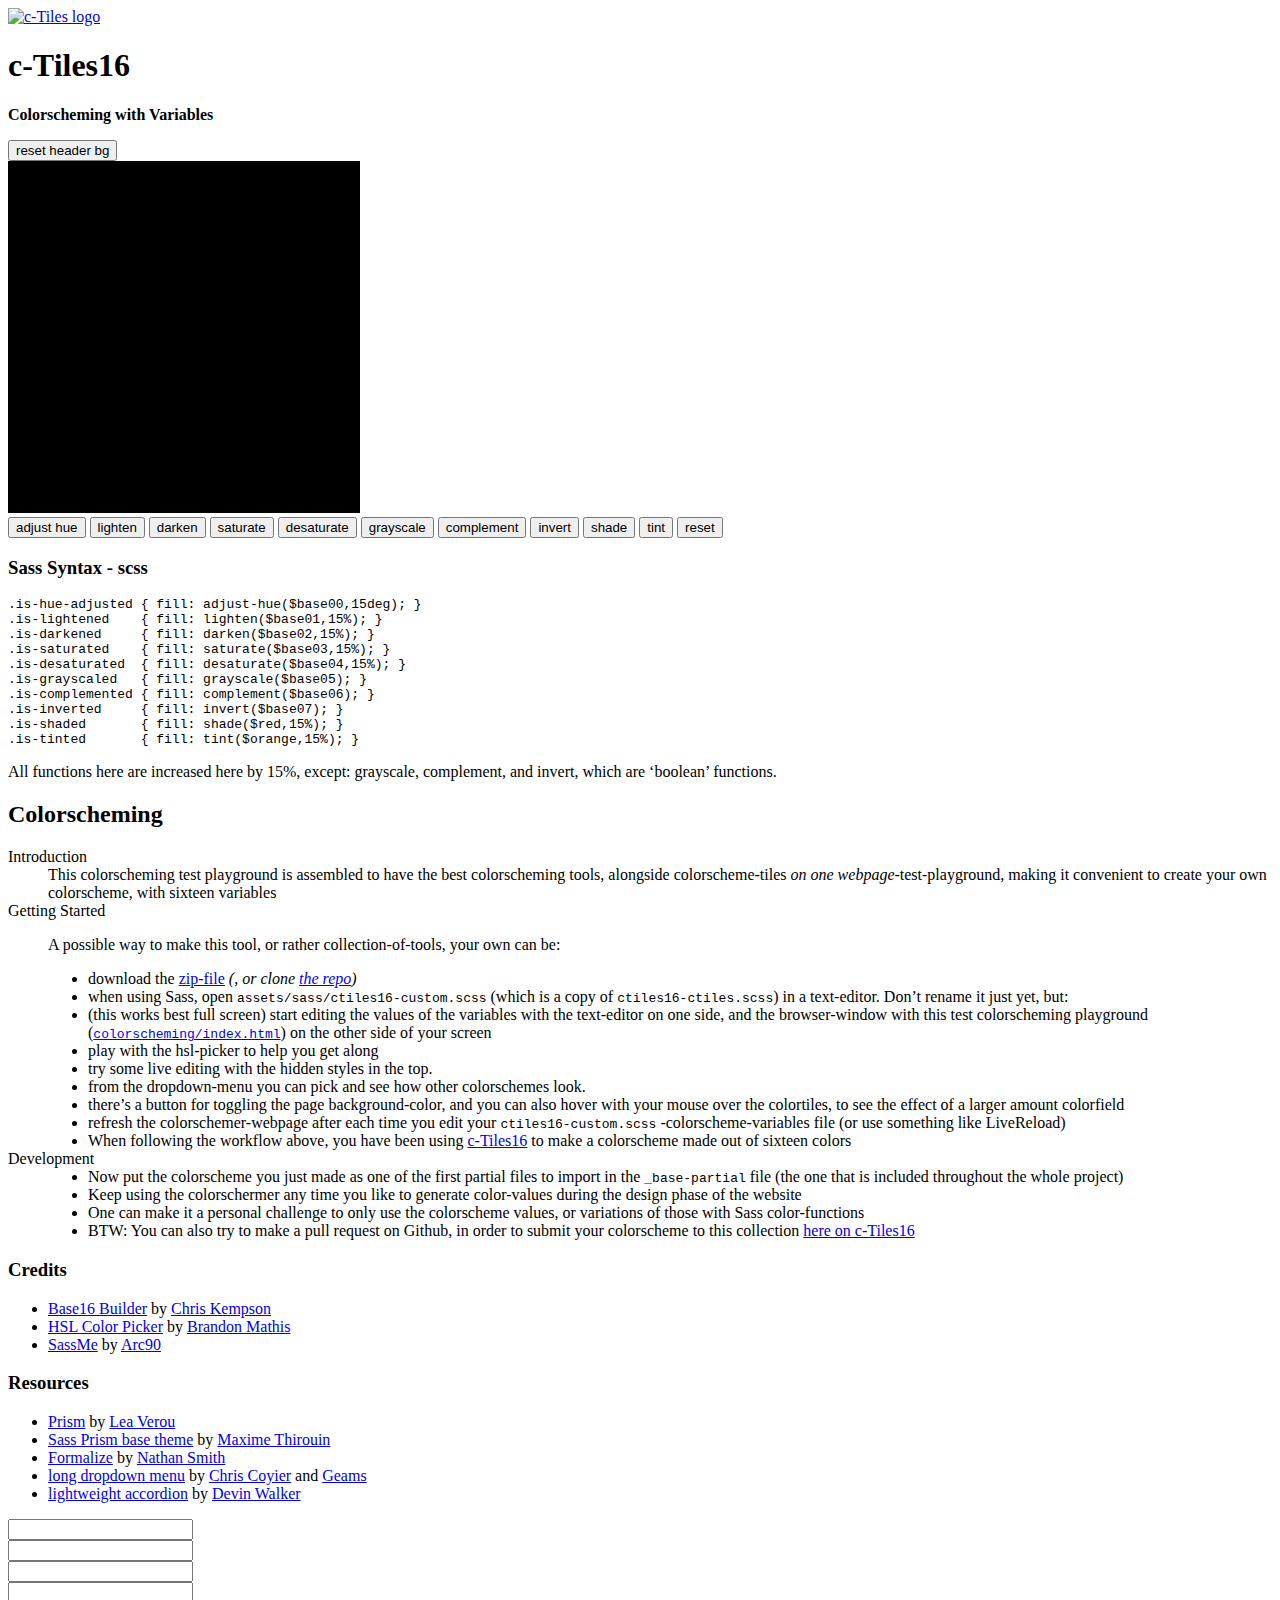
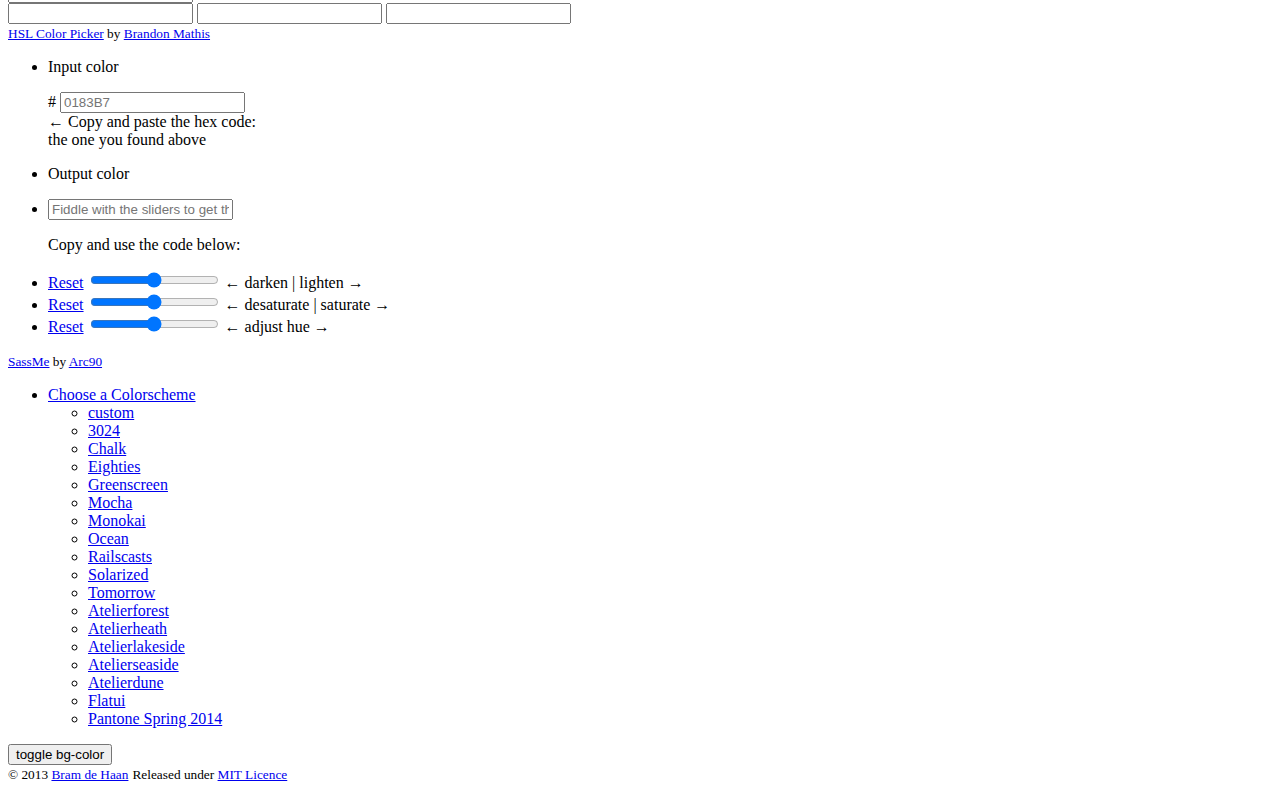
==== colorscheming/index.html @ 66c07862 "fix typos" ====
<!doctype html>
<html class="no-js" lang="en">
<head>
<meta charset="utf-8">
<title>c-Tiles16 - Colorscheming with Variables</title>
<link rel="stylesheet" href="../assets/css/ctiles16-custom.css" id="stylesheet" />
<!-- <link rel="stylesheet" href="../assets/css/ctiles16-pantone2014spring.css" id="stylesheet" /> -->
<style contenteditable>.fill-base00 {fill:} .fill-base01 {fill:} .fill-base02 {fill:} .fill-base03 {fill:}
.fill-base04 {fill:} .fill-base05 {fill:} .fill-base06 {fill:} .fill-base07 {fill:}
.fill-base16-yellow {fill:} .fill-base16-orange {fill:} .fill-base16-red {fill:} .fill-base16-magenta {fill:}
.fill-base16-violet {fill:} .fill-base16-blue {fill:} .fill-base16-cyan {fill:} .fill-base16-green {fill:}</style>
<link id="favicon" rel="shortcut icon" type="image/x-icon" href="../assets/img/ui/favicon.ico" />
<link rel="apple-touch-icon" href="../assets/img/ui/apple-touch-icon-iphone.png" />
<link rel="apple-touch-icon" sizes="72x72" href="../assets/img/ui/apple-touch-icon-ipad.png" />
<link rel="apple-touch-icon" sizes="114x114" href="../assets/img/ui/apple-touch-icon-iphone4.png" />
<link rel="apple-touch-icon" sizes="144x144" href="../assets/img/ui/apple-touch-icon-ipad3.png" />

<meta name="robots" content="index, follow">
<meta name="description" content="Colection of colorscheming tools, purposely and conveniently together in one webpage"/>
<link rel="author" href="https://plus.google.com/111567145811003203990/posts">
<script src="../assets/js/libs/modernizr.custom.min.js"></script>
</head>

<body class="app">

<header class="header">
  <div class="centered">
    <a href="http://github.com/atelierbram/c-tiles16">
      <div id="svgLogo" class="colorscheme-tiles"><img src="../assets/img/svg/logo_96x96.svg" alt="c-Tiles logo"> 
    </div></a><!-- /.colorscheme-tiles #svgLogo -->

    <h1 id="appTitle" class="foreground-color">c-Tiles16</h1>
    <p class="tagline"><b>Colorscheming with Variables</b></p><!-- </a> -->    <button id="headerReset" class="btn btn--reset btn--ctiles btn--top-action">reset header bg</button>

  </div>
</header>

<div id="wrapper" class="centered wrapper">

  <section class="content">

    <div class="colorscheme">
      <div id="svg-container" class="colorscheme-tiles">
        <svg version="1.1" xmlns="http://www.w3.org/2000/svg" xmlns:xlink="http://www.w3.org/1999/xlink" x="0px" y="0px" width="352px" height="352px" viewBox="0 0 352 352" enable-background="new 0 0 352 352" xml:space="preserve" id="svgPic">
          <g>
          <rect                 class="fill-base00"         width="88" height="88"/>
          <rect x="88"          class="fill-base01"         width="88" height="88"/>
          <rect x="176"         class="fill-base02"         width="88" height="88"/>
          <rect x="264"         class="fill-base03"         width="88" height="88"/>
          <rect y="88"          class="fill-base04"         width="88" height="88"/>
          <rect x="88"  y="88"  class="fill-base05"         width="88" height="88"/>
          <rect x="176" y="88"  class="fill-base06"         width="88" height="88"/>
          <rect x="264" y="88"  class="fill-base07"         width="88" height="88"/>
          <rect x="176" y="176" class="fill-base16-red"     width="88" height="88"/>
          <rect x="88"  y="176" class="fill-base16-orange"  width="88" height="88"/>
          <rect y="176"         class="fill-base16-yellow"  width="88" height="88"/>
          <rect x="264" y="264" class="fill-base16-green"   width="88" height="88"/>
          <rect x="176" y="264" class="fill-base16-cyan"    width="88" height="88"/>
          <rect x="88"  y="264" class="fill-base16-blue"    width="88" height="88"/>
          <rect y="264"         class="fill-base16-violet"  width="88" height="88"/>
          <rect x="264" y="176" class="fill-base16-magenta" width="88" height="88"/>
          </g>
        </svg>
      </div><!-- /.colorscheme-tiles #svg-container -->

      <div class="color-functions">
        <button id="btnAdjustHue" class="btn btnAdjustHue">adjust hue</button>
        <button id="btnLighten" class="btn">lighten</button>
        <button id="btnDarken" class="btn">darken</button>
        <button id="btnSaturate" class="btn">saturate</button>
        <button id="btnDesaturate" class="btn">desaturate</button>
        <button id="btnGrayscale" class="btn">grayscale</button>
        <button id="btnComplement" class="btn">complement</button>
        <button id="btnInvert" class="btn">invert</button>
        <button id="btnShade" class="btn">shade</button>
        <button id="btnTint" class="btn">tint</button>
        <button id="btnReset" class="btn btn--base16-cyan full-width">reset</button>
      </div><!-- /.colorfunctions -->
    </div><!-- /.colorscheme -->

    <article class="app--info">
      <div id="code-container" class="code-container">
        <h3>Sass Syntax - scss</h3>
        <pre class="language-scss"><code class="language-scss"><span class="token selector">.is-hue-adjusted </span><span class="token punctuation">{</span> <span class="token property">fill</span><span class="token punctuation">:</span> adjust-hue(<span class="token variable">$base00</span>,15deg)<span class="token punctuation">;</span> <span class="token punctuation">}</span><span class="token selector">
.is-lightened    </span><span class="token punctuation">{</span> <span class="token property">fill</span><span class="token punctuation">:</span> lighten(<span class="token variable">$base01</span>,15%)<span class="token punctuation">;</span> <span class="token punctuation">}</span><span class="token selector">
.is-darkened     </span><span class="token punctuation">{</span> <span class="token property">fill</span><span class="token punctuation">:</span> darken(<span class="token variable">$base02</span>,15%)<span class="token punctuation">;</span> <span class="token punctuation">}</span><span class="token selector">
.is-saturated    </span><span class="token punctuation">{</span> <span class="token property">fill</span><span class="token punctuation">:</span> saturate(<span class="token variable">$base03</span>,15%)<span class="token punctuation">;</span> <span class="token punctuation">}</span><span class="token selector">
.is-desaturated  </span><span class="token punctuation">{</span> <span class="token property">fill</span><span class="token punctuation">:</span> desaturate(<span class="token variable">$base04</span>,15%)<span class="token punctuation">;</span> <span class="token punctuation">}</span><span class="token selector">
.is-grayscaled   </span><span class="token punctuation">{</span> <span class="token property">fill</span><span class="token punctuation">:</span> grayscale(<span class="token variable">$base05</span>)<span class="token punctuation">;</span> <span class="token punctuation">}</span><span class="token selector">
.is-complemented </span><span class="token punctuation">{</span> <span class="token property">fill</span><span class="token punctuation">:</span> complement(<span class="token variable">$base06</span>)<span class="token punctuation">;</span> <span class="token punctuation">}</span><span class="token selector">
.is-inverted     </span><span class="token punctuation">{</span> <span class="token property">fill</span><span class="token punctuation">:</span> invert(<span class="token variable">$base07</span>)<span class="token punctuation">;</span> <span class="token punctuation">}</span><span class="token selector">
.is-shaded       </span><span class="token punctuation">{</span> <span class="token property">fill</span><span class="token punctuation">:</span> shade(<span class="token variable">$red</span>,15%)<span class="token punctuation">;</span> <span class="token punctuation">}</span><span class="token selector">
.is-tinted       </span><span class="token punctuation">{</span> <span class="token property">fill</span><span class="token punctuation">:</span> tint(<span class="token variable">$orange</span>,15%)<span class="token punctuation">;</span> <span class="token punctuation">}</span></code></pre>
        <p class="note">All functions here are increased here by 15%, except: grayscale, complement, and invert, which are &#8216;boolean&#8217; functions.</p>
      </div><!-- /.code-container -->


      <section class="info">
        <h2>Colorscheming</h2>
        <dl id="accordion" class="accordion">

          <dt class="accordion-header">Introduction</dt>
          <dd>This colorscheming test playground is assembled to have the best colorscheming tools, alongside colorscheme-tiles <em>on one webpage</em>-test-playground, making it convenient to create your own colorscheme, with sixteen variables</dd>

          <dt class="accordion-header">Getting Started</dt>
          <dd>

          <p>A possible way to make this tool, or rather collection-of-tools, your own can be:</p>
          <ul>

            <li>download the <a href="https://github.com/atelierbram/c-tiles16/archive/master.zip">zip-file</a><i> (, or clone <a href="https://github.com/atelierbram/c-tiles16">the repo</a>)</i></li>

            <li>when using Sass, open <code>assets/sass/ctiles16-custom.scss</code> (which is a copy of <code>ctiles16-ctiles.scss</code>) in a text-editor. Don’t rename it just yet, but:</li>

            <li>(this works best full screen) start editing the values of the variables with the text-editor on one side, and the browser-window with this test colorscheming playground (<code><a href="http://atelierbram.github.io/c-tiles16/colorscheming">colorscheming/index.html</a></code>) on the other side of your screen</li>
            <li>play with the hsl-picker to help you get along</li>
            <li>try some live editing with the hidden styles in the top.</li>
            <li>from the dropdown-menu you can pick and see how other colorschemes look.</li>

            <li>there’s a button for toggling the page background-color, and you can also hover with your mouse over the colortiles, to see the effect of a larger amount colorfield</li>

            <li>refresh the colorschemer-webpage after each time you edit your <code>ctiles16-custom.scss</code> -colorscheme-variables file (or use something like LiveReload)</li>

            <li>When following the workflow above, you have been using <a href="http://atelierbram.github.io/c-tiles16">c-Tiles16</a> to make a colorscheme made out of sixteen colors</li>
          </ul>
          </dd>
          <dt class="accordion-header">Development</dt>
          <dd>
          <ul>

            <li>Now put the colorscheme you just made as one of the first partial files to import in the <code>_base-partial</code> file (the one that is included throughout the whole project)</li>
            <li>Keep using the colorschermer any time you like to generate color-values during the design phase of the website</li>

            <li>One can make it a personal challenge to only use the colorscheme values, or variations of those with Sass color-functions</li>

            <li>BTW: You can also try to make a pull request on Github, in order to submit your colorscheme to this collection <a href="https://github.com/atelierbram/c-tiles16">here on c-Tiles16</a></li>
          </ul>
          </dd>
        </dl><!-- /.accordion -->
      </section><!-- /.info -->

    </article>

    <footer class="subfooter">

      <div class="credits grid-item">
        <h3>Credits</h3>
        <ul>
          <li><a href="https://github.com/chriskempson/base16-builder">Base16 Builder</a> by <a href="http://chriskempson.com/">Chris Kempson</a></li>
          <li><a href="http://hslpicker.com/">HSL Color Picker</a> by <a href="http://brandonmathis.com">Brandon Mathis </a></li>
          <li><a href="http://sassme.arc90.com/">SassMe</a> by <a href="http://arc90.com">Arc90</a></li>
        </ul>
      </div>

      <div class="resources grid-item">
        <h3>Resources</h3>
        <ul>
          <li><a href="http://prismjs.com/">Prism</a> by <a href="http://lea.verou.me">Lea Verou</a></li>
          <li><a href="https://github.com/MoOx/sass-prism-theme-base">Sass Prism base theme</a> by <a href="http://moox.io/">Maxime Thirouin</a></li>
          <li><a href="http://formalize.me/">Formalize</a>  by <a href="http://sonspring.com/">Nathan Smith</a></li>
          <li><a href="http://codepen.io/larrygeams/pen/feoDc">long dropdown menu</a> by <a href="http://css-tricks.com/long-dropdowns-solution/">Chris Coyier</a> and <a href="http://larrygeams.comze.com/">Geams</a></li>
          <li><a href="http://wordimpress.com/super-lightweight-jquery-website-accordions-without-a-plugin/">lightweight accordion</a> by <a href="http://wordimpress.com/author/wordimpressadmin/">Devin Walker</a></li>
        </ul>
      </div>
    </footer><!-- /.subfooter -->

  </section><!-- /.content -->

  <aside class="sidebar">
    <section id="hslpicker" class="hslpicker">
      <!-- <a href="http://hslpicker.com/">HSL Color Picker</a> by <a href="http://brandonmathis.com">Brandon Mathis </a> -->
      <div class="frame">
        <div id='tiles' class='color-tiles'>
          <div class='foreground tile selected' data-name='foreground' title='Adjust foreground tile'>
            <div class='foreground-color tile'></div>
          </div>
          <div class='background tile' data-name='background' title='Adjust background tile'>
            <div class='background-color tile'></div>
          </div>
          <div class='bgs'>
            <div class='bg none' title='Transparent' data-color='[360,100,100,0]'></div>
            <div class='bg light' title='White' data-color='[360,100,100,1]'></div>
            <div class='bg dark' title='Black' data-color='[0,0,0,1]'></div>
            <div class='bg random' title='Random' data-color='random'></div>
          </div>
          <div class='expose' title='show/hide background tile'></div>
        </div>
        <div id='picker' class='sliders'>
          <div class="slider"><div id='h-slider'><div class='handle'></div></div></div> <input id='h' class="hslpicker-input">
          <div class="slider"><div id='s-slider'><div class='handle'></div></div></div> <input id='s' class="hslpicker-input">
          <div class="slider"><div id='l-slider'><div class='handle'></div></div></div> <input id='l' class="hslpicker-input">
          <div class="slider"><div id='a-slider'><div class='handle'></div></div></div> <input id='a' class="hslpicker-input">
        </div>
      </div>
      <div class='color-inputs'>
        <input id="hex" spellcheck="false" type="text" class="hslpicker-input">
        <input id="rgba" spellcheck="false" type="text" class="hslpicker-input">
        <input id="hsla" spellcheck="false" type="text" class="hslpicker-input">
      </div>

      <footer class="section-footer"><small><a href="http://hslpicker.com/">HSL Color Picker</a> by <a href="http://brandonmathis.com">Brandon Mathis </a></small></footer>
    </section><!-- /.hslpicker -->

    <section id="arc90-container" class="arc90-wrapper">
      <!-- <a href="http://sassme.arc90.com/">SassMe</a> by <a href="http://arc90.com">Arc90</a> -->
      <form action="http://localhost/~bram/playground/color/c-tiles16/colorscheming/index.html" method="get" accept-charset="utf-8" class="inactive" id="arc90-form">
        <ul id="arc90-content" class="arc90-content clearfix">

          <li id="arc90-swatch1" class="arc90-listItem arc90-swatch1 arc90-swatchContainer">
          <p class="arc90-swatchLabel">Input color</p>
          <div class="arc90-swatch">
            <div id="arc90-colorInput"  class="arc90-colorInput">
              <label for="arc90-color">#</label>
              <input type="text" name="arc90-color" id="arc90-color" class="arc90-color arc90-input" maxlength="6" placeholder="0183B7" />
              <div id="initialHelp" class="initialHelp">
                &larr; Copy and paste the hex code: <br class="clear"/>the one you found above
              </div>
            </div>

            <div class="arc90-swatchPointer"></div>
          </div>
          </li>

          <li id="arc90-swatch2" class="arc90-listItem arc90-swatch2 arc90-swatchContainer">
          <p class="arc90-swatchLabel">Output color</p>
          <div class="arc90-swatch"><span id="arc90-colorOutput" class="arc90-colorOutput"></span></div>
          </li>

          <li class="arc90-listItem">
          <div id="arc90-codeOutput" class="arc90-codeOutput">
            <input type="text" id="arc90-code"  class="arc90-input" tabindex="-1" readonly="readonly" placeholder="Fiddle with the sliders to get the SASS" />
          </div>
          <div class="arc90-codeHelp">
            <p>Copy and use the code below:</p>
          </div>
          </li>

          <li class="arc90-listItem slider">
          <a href="#" class="arc90-reset">Reset</a>
          <input type="range" min="0" max="100" id="slider_l" class="arc90-input" />
          <label for="slider_l">&larr; darken | lighten &rarr;</label>
          </li>
          <li class="arc90-listItem slider">
          <a href="#" class="arc90-reset">Reset</a>
          <input type="range" min="0" max="100" id="slider_s" class="arc90-input"/>
          <label for="slider_s">&larr; desaturate | saturate &rarr;</label>
          </li>
          <li class="arc90-listItem slider">
          <a href="#" class="arc90-reset">Reset</a>
          <input type="range" min="0" max="360" id="slider_h" class="arc90-input" />
          <label for="slider_h">&larr; adjust hue &rarr;</label>
          </li>
        </ul>
      </form>
      <footer class="section-footer"><small><a href="http://sassme.arc90.com/">SassMe</a> by <a href="http://arc90.com">Arc90</a></small></footer>
    </section><!-- /.arc90-wrapper --> 
  </aside>


  <div class="styleswitcher">
    <ul class="dropdown">
      <li class="drop"><a href="#">Choose a Colorscheme</a>
      <ul class="sub_menu">
        <li><a class="styleswitch switchto-ctiles16-custom" href="?ctiles16-custom.css" title="ctiles16-custom">custom</a></li>
        <!-- <li><a class="styleswitch switchto-ctiles16-ctiles" href="?ctiles16-ctiles.css" title="ctiles16-ctiles">ctiles</a></li> -->
        <li><a class="styleswitch switchto-ctiles16-3024" href="?ctiles16-3024.css" title="ctiles16-3024">3024</a></li>
        <li><a class="styleswitch switchto-ctiles16-chalk" href="?ctiles16-chalk.css" title="ctiles16-chalk">Chalk</a></li>
        <li><a class="styleswitch switchto-ctiles16-eighties" href="?ctiles16-eighties.css" title="ctiles16-eighties">Eighties</a></li>
        <li><a class="styleswitch switchto-ctiles16-greenscreen" href="?ctiles16-greenscreen.css" title="ctiles16-greenscreen">Greenscreen</a></li>
        <li><a class="styleswitch switchto-ctiles16-mocha" href="?ctiles16-mocha.css" title="ctiles16-mocha">Mocha</a></li>
        <li><a class="styleswitch switchto-ctiles16-monokai" href="?ctiles16-monokai.css" title="ctiles16-monokai">Monokai</a></li>
        <li><a class="styleswitch switchto-ctiles16-ocean" href="?ctiles16-ocean.css" title="ctiles16-ocean">Ocean</a></li>
        <li><a class="styleswitch switchto-ctiles16-railscasts" href="?ctiles16-railscasts.css" title="ctiles16-railscasts">Railscasts</a></li>
        <!-- <li><a class="styleswitch switchto-ctiles16-shapeshifter" href="?ctiles16-shapeshifter.css" title="ctiles16-shapeshifter">Shapeshifter</a></li> -->
        <li><a class="styleswitch switchto-ctiles16-solarized" href="?ctiles16-solarized.css" title="ctiles16-solarized">Solarized</a></li>
        <li><a class="styleswitch switchto-ctiles16-tomorrow" href="?ctiles16-tomorrow.css" title="ctiles16-tomorrow">Tomorrow</a></li>
        <li><a class="styleswitch switchto-ctiles16-atelierforest" href="?ctiles16-atelierforest" title="ctiles16-atelierforest">Atelierforest</a></li>
        <li><a class="styleswitch switchto-ctiles16-atelierheath" href="?ctiles16-atelierheath" title="ctiles16-atelierheath">Atelierheath</a></li>
        <li><a class="styleswitch switchto-ctiles16-atelierlakeside" href="?ctiles16-atelierlakeside" title="ctiles16-atelierlakeside">Atelierlakeside</a></li>
        <li><a class="styleswitch switchto-ctiles16-atelierseaside is-selected" href="?ctiles16-atelierseaside" title="ctiles16-atelierseaside">Atelierseaside</a></li>
        <li><a class="styleswitch switchto-ctiles16-atelierdune" href="?ctiles16-atelierdune" title="ctiles16-atelierdune">Atelierdune</a></li>
        <li><a class="styleswitch switchto-ctiles16-flatui" href="?ctiles16-flatui" title="flat ui">Flatui</a></li>
        <li><a class="styleswitch switchto-ctiles16-pantone2014spring" href="?ctiles16-pantone2014spring" title="pantone 2014 spring">Pantone Spring 2014</a></li>
      </ul>
      </li>
    </ul>
  </div><!-- /.styleswitcher> -->
  <button id="bgToggle" class="btn btn--bg-toggle">toggle bg-color</button>

</div><!-- /.centered #wrapper-->

<footer class="footer">
  <div class="copyright">
    <small>&copy; 2013 <a href="http://atelierbramdehaan.nl/">Bram de Haan</a></small>
    <small>Released under <a href="http://atelierbram.mit-license.org">MIT Licence</a></small>
  </div>
</footer>

<script src="//ajax.googleapis.com/ajax/libs/jquery/1.10.2/jquery.min.js"></script>
<script>window.jQuery || document.write('<script src="../assets/js/libs/jquery-1.10.2.min.js"><\/script>')</script>

<!-- <script src="../assets/js/dropdown-menu.js"></script> -->
<!-- <script src="../assets/js/styleswitcher.js"></script> -->
<!-- <script src="../assets/js/color-functions.js"></script> -->
<!-- <script src="../assets/js/hsl-picker-max.js"></script> -->
<!-- <script src="../assets/js/arc90-Color.js"></script> -->
<!-- <script src="../assets/js/arc90-Transforms.js"></script> -->
<!-- <script src="../assets/js/arc90.js"></script> -->
<script src="../assets/js/ctiles.min.js"></script>

<!--initiate hslpicker-->
<script>
$(document).ready(function(){
    site = require('site')()
    });
</script>
</body>

</html>
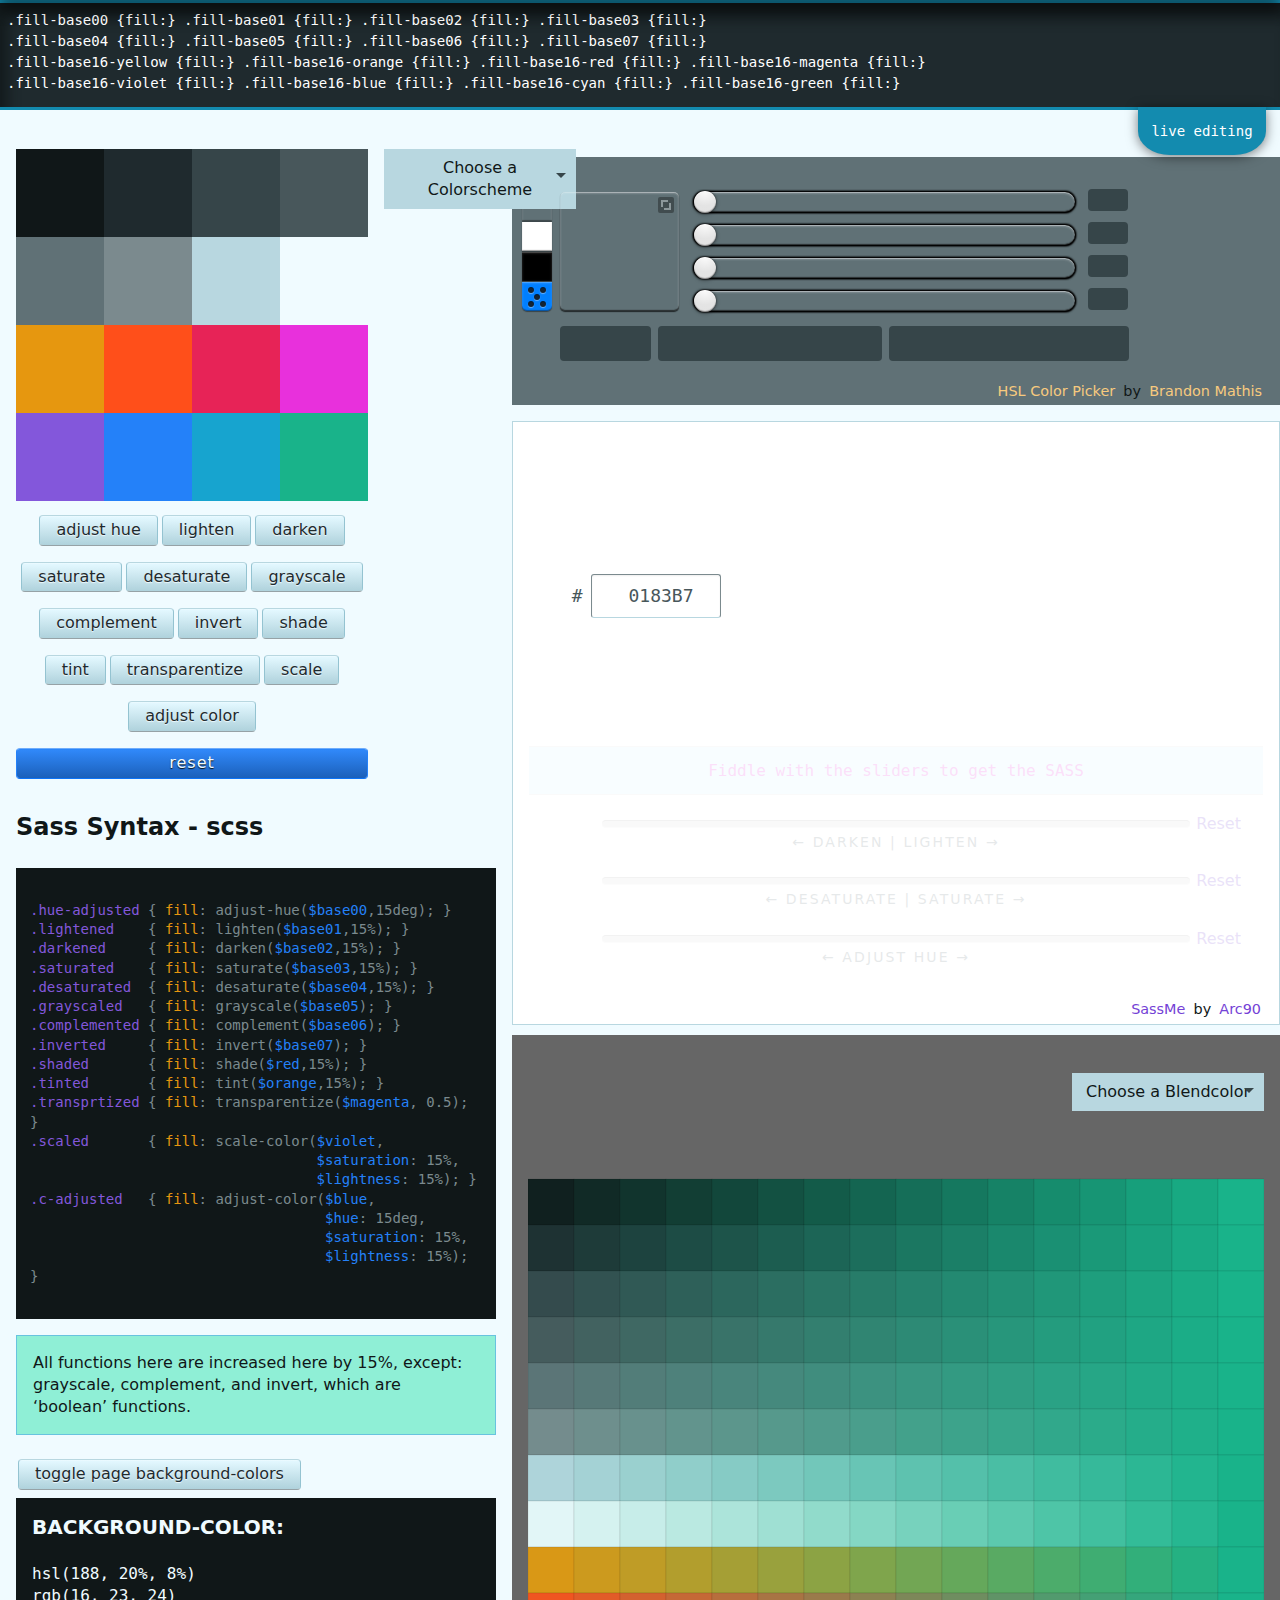
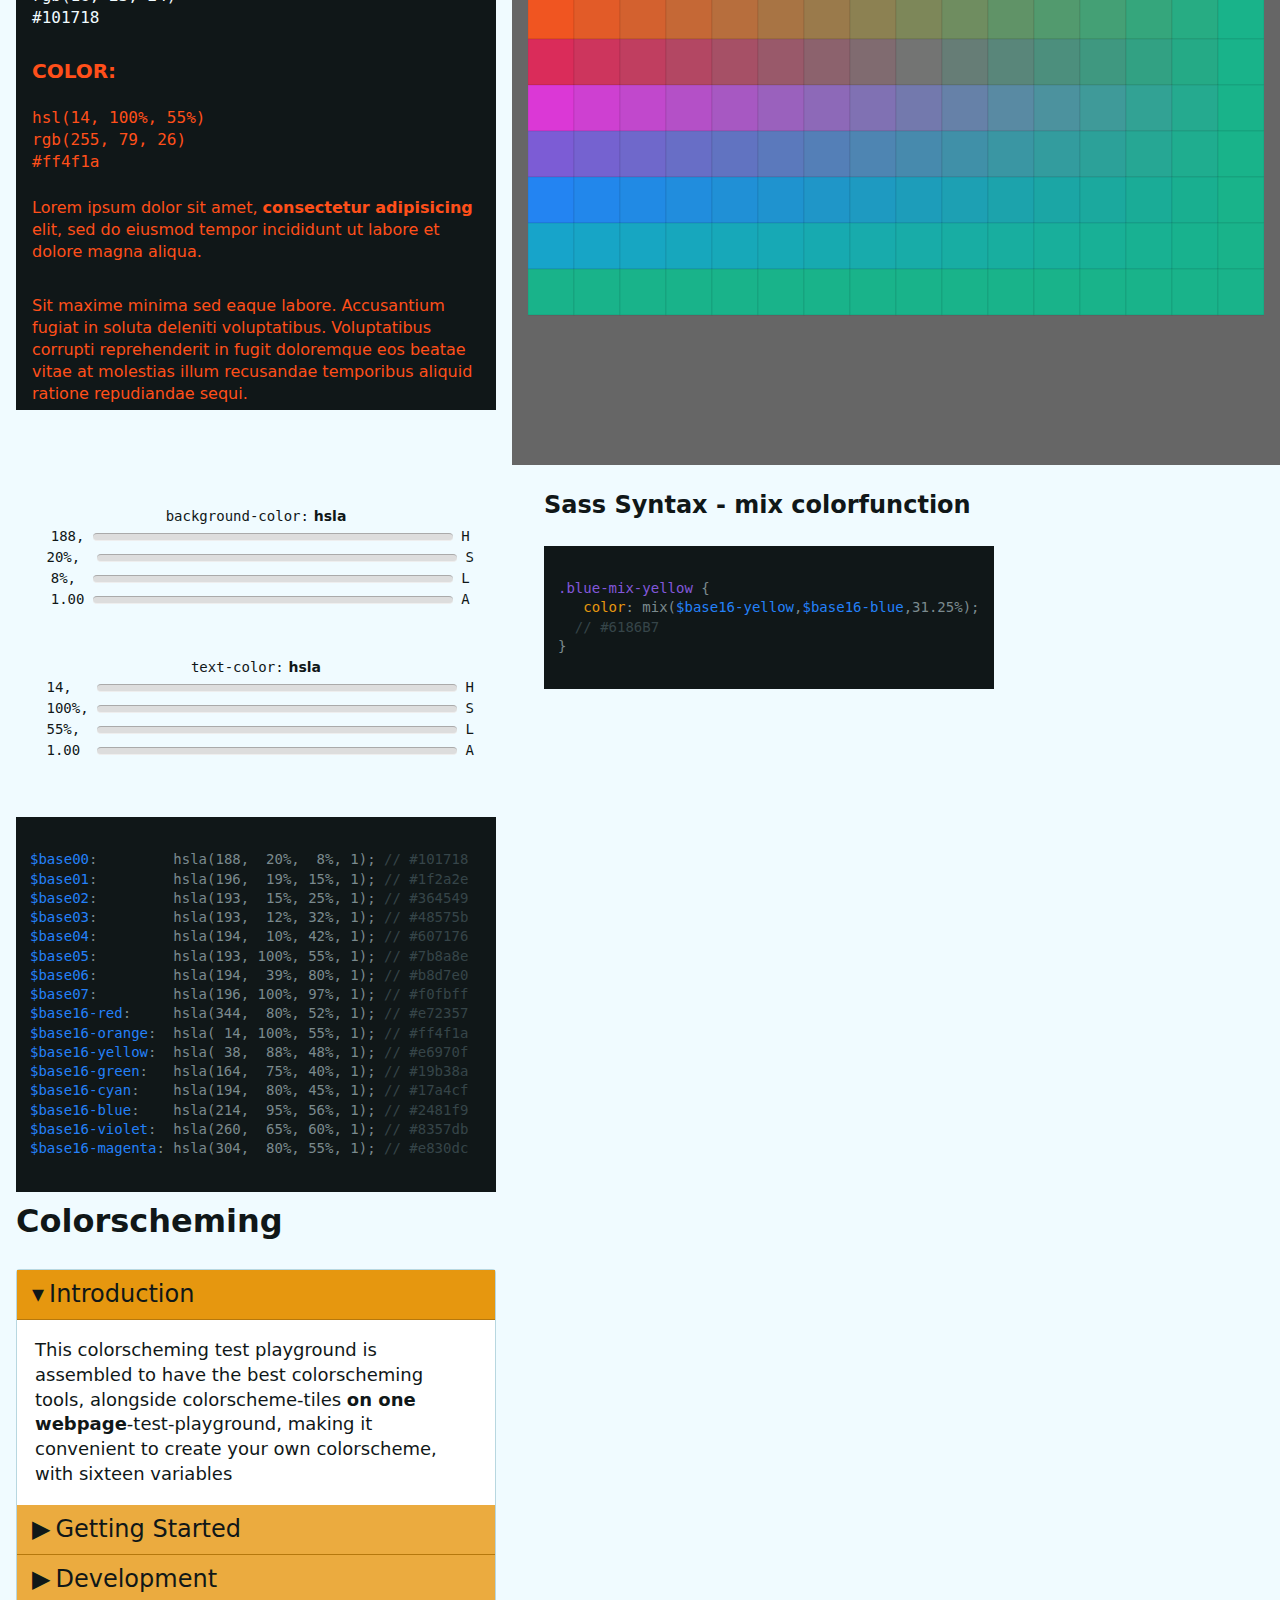
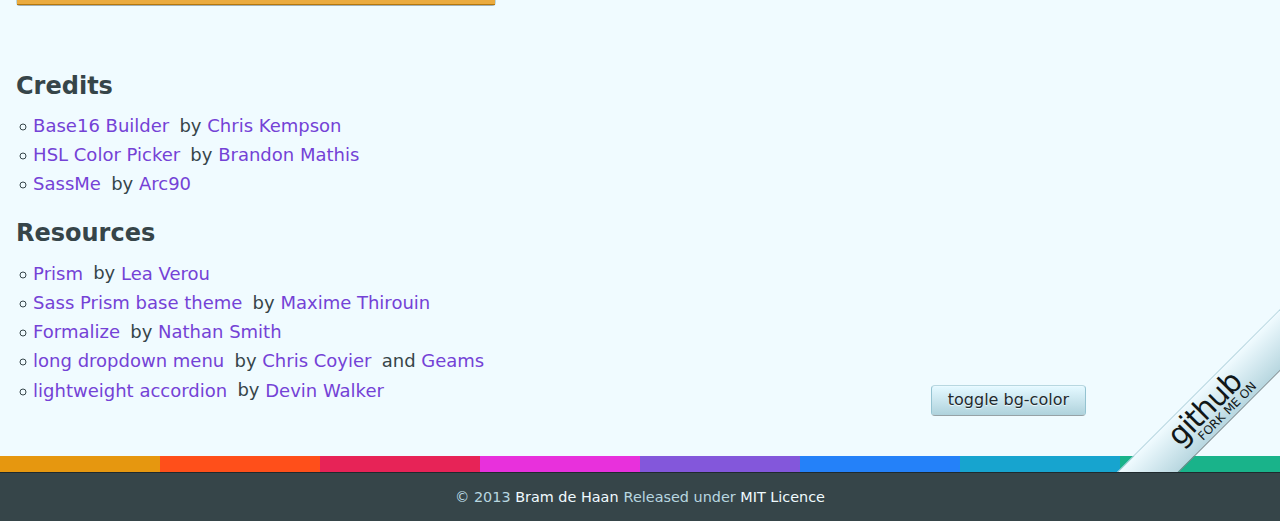
==== commit 63b46c01: "added text-color test" ====
--- a/colorscheming/index.html
+++ b/colorscheming/index.html
@@ -1,5 +1,5 @@
 <!doctype html>
-<html class="no-js" lang="en">
+<html class="no-js app" lang="en">
 <head>
 <meta charset="utf-8">
 <title>c-Tiles16 - Colorscheming with Variables</title>
@@ -15,22 +15,24 @@
 <link rel="apple-touch-icon" sizes="114x114" href="../assets/img/ui/apple-touch-icon-iphone4.png" />
 <link rel="apple-touch-icon" sizes="144x144" href="../assets/img/ui/apple-touch-icon-ipad3.png" />
 
+<meta name="viewport" content="width=device-width, initial-scale=1.0">
 <meta name="robots" content="index, follow">
 <meta name="description" content="Colection of colorscheming tools, purposely and conveniently together in one webpage"/>
 <link rel="author" href="https://plus.google.com/111567145811003203990/posts">
 <script src="../assets/js/libs/modernizr.custom.min.js"></script>
 </head>
 
-<body class="app">
+<body>
 
 <header class="header">
   <div class="centered">
-    <a href="http://github.com/atelierbram/c-tiles16">
-      <div id="svgLogo" class="colorscheme-tiles"><img src="../assets/img/svg/logo_96x96.svg" alt="c-Tiles logo"> 
-    </div></a><!-- /.colorscheme-tiles #svgLogo -->
+    <a href="http://github.com/atelierbram/c-tiles16" id="svgLogo" class="logo">
+      <img src="../assets/img/svg/logo_96x96.svg" alt="logo c-Tiles16, Colorscheming with Variables">
+    </a><!-- /.logo #svgLogo -->
 
     <h1 id="appTitle" class="foreground-color">c-Tiles16</h1>
-    <p class="tagline"><b>Colorscheming with Variables</b></p><!-- </a> -->    <button id="headerReset" class="btn btn--reset btn--ctiles btn--top-action">reset header bg</button>
+    <p class="tagline"><b>Colorscheming with Variables</b></p>
+    <button id="headerReset" class="btn btn--reset btn--ctiles btn--top-action">reset header bg</button>
 
   </div>
 </header>
@@ -63,257 +65,632 @@
         </svg>
       </div><!-- /.colorscheme-tiles #svg-container -->
 
-      <div class="color-functions">
-        <button id="btnAdjustHue" class="btn btnAdjustHue">adjust hue</button>
-        <button id="btnLighten" class="btn">lighten</button>
-        <button id="btnDarken" class="btn">darken</button>
-        <button id="btnSaturate" class="btn">saturate</button>
-        <button id="btnDesaturate" class="btn">desaturate</button>
-        <button id="btnGrayscale" class="btn">grayscale</button>
-        <button id="btnComplement" class="btn">complement</button>
-        <button id="btnInvert" class="btn">invert</button>
-        <button id="btnShade" class="btn">shade</button>
-        <button id="btnTint" class="btn">tint</button>
-        <button id="btnReset" class="btn btn--base16-cyan full-width">reset</button>
-      </div><!-- /.colorfunctions -->
-    </div><!-- /.colorscheme -->
-
-    <article class="app--info">
-      <div id="code-container" class="code-container">
-        <h3>Sass Syntax - scss</h3>
-        <pre class="language-scss"><code class="language-scss"><span class="token selector">.is-hue-adjusted </span><span class="token punctuation">{</span> <span class="token property">fill</span><span class="token punctuation">:</span> adjust-hue(<span class="token variable">$base00</span>,15deg)<span class="token punctuation">;</span> <span class="token punctuation">}</span><span class="token selector">
-.is-lightened    </span><span class="token punctuation">{</span> <span class="token property">fill</span><span class="token punctuation">:</span> lighten(<span class="token variable">$base01</span>,15%)<span class="token punctuation">;</span> <span class="token punctuation">}</span><span class="token selector">
-.is-darkened     </span><span class="token punctuation">{</span> <span class="token property">fill</span><span class="token punctuation">:</span> darken(<span class="token variable">$base02</span>,15%)<span class="token punctuation">;</span> <span class="token punctuation">}</span><span class="token selector">
-.is-saturated    </span><span class="token punctuation">{</span> <span class="token property">fill</span><span class="token punctuation">:</span> saturate(<span class="token variable">$base03</span>,15%)<span class="token punctuation">;</span> <span class="token punctuation">}</span><span class="token selector">
-.is-desaturated  </span><span class="token punctuation">{</span> <span class="token property">fill</span><span class="token punctuation">:</span> desaturate(<span class="token variable">$base04</span>,15%)<span class="token punctuation">;</span> <span class="token punctuation">}</span><span class="token selector">
-.is-grayscaled   </span><span class="token punctuation">{</span> <span class="token property">fill</span><span class="token punctuation">:</span> grayscale(<span class="token variable">$base05</span>)<span class="token punctuation">;</span> <span class="token punctuation">}</span><span class="token selector">
-.is-complemented </span><span class="token punctuation">{</span> <span class="token property">fill</span><span class="token punctuation">:</span> complement(<span class="token variable">$base06</span>)<span class="token punctuation">;</span> <span class="token punctuation">}</span><span class="token selector">
-.is-inverted     </span><span class="token punctuation">{</span> <span class="token property">fill</span><span class="token punctuation">:</span> invert(<span class="token variable">$base07</span>)<span class="token punctuation">;</span> <span class="token punctuation">}</span><span class="token selector">
-.is-shaded       </span><span class="token punctuation">{</span> <span class="token property">fill</span><span class="token punctuation">:</span> shade(<span class="token variable">$red</span>,15%)<span class="token punctuation">;</span> <span class="token punctuation">}</span><span class="token selector">
-.is-tinted       </span><span class="token punctuation">{</span> <span class="token property">fill</span><span class="token punctuation">:</span> tint(<span class="token variable">$orange</span>,15%)<span class="token punctuation">;</span> <span class="token punctuation">}</span></code></pre>
-        <p class="note">All functions here are increased here by 15%, except: grayscale, complement, and invert, which are &#8216;boolean&#8217; functions.</p>
-      </div><!-- /.code-container -->
-
-
-      <section class="info">
-        <h2>Colorscheming</h2>
-        <dl id="accordion" class="accordion">
-
-          <dt class="accordion-header">Introduction</dt>
-          <dd>This colorscheming test playground is assembled to have the best colorscheming tools, alongside colorscheme-tiles <em>on one webpage</em>-test-playground, making it convenient to create your own colorscheme, with sixteen variables</dd>
-
-          <dt class="accordion-header">Getting Started</dt>
-          <dd>
-
-          <p>A possible way to make this tool, or rather collection-of-tools, your own can be:</p>
+
+      <article class="app--info">
+        <div class="code-container">
+          <h3>Sass Syntax - scss</h3>
+          <pre class="language-scss"><code class="language-scss">
+.hue-adjusted { fill: adjust-hue($base00,15deg); }
+.lightened    { fill: lighten($base01,15%); }
+.darkened     { fill: darken($base02,15%); }
+.saturated    { fill: saturate($base03,15%); }
+.desaturated  { fill: desaturate($base04,15%); }
+.grayscaled   { fill: grayscale($base05); }
+.complemented { fill: complement($base06); }
+.inverted     { fill: invert($base07); }
+.shaded       { fill: shade($red,15%); }
+.tinted       { fill: tint($orange,15%); }
+.transprtized { fill: transparentize($magenta, 0.5); }
+.scaled       { fill: scale-color($violet,
+                                  $saturation: 15%,
+                                  $lightness: 15%); }
+.c-adjusted   { fill: adjust-color($blue,
+                                   $hue: 15deg,
+                                   $saturation: 15%,
+                                   $lightness: 15%); }
+      </code></pre>
+
+         <p class="note">All functions here are increased here by 15%, except: grayscale, complement, and invert, which are &#8216;boolean&#8217; functions.</p>
+        </div><!-- /.code-container -->
+
+        <section id="testTextcolor" class="test-textcolor">
+
+          <!-- <button id="bgToggle" class="btn">toggle background-color</button> -->
+
+          <div id="hsl-example" class="output class1">
+
+          </div>
+          <div id="hsl-example-text" class="output--text">
+
+          </div>
+
+          <div class="color-sliders">
+            <div id="bgSliders" class="slider-wrapper">
+              <pre contenteditable class="color-converter">background-color:<b>&nbsp;hsla</b>
+   <span class="hsl-value" id="hsl-h-value">188</span> <input id="hsl-h" type="range" min="0" max="360" value="188" onChange="changeHSL()">&nbsp;H&nbsp;&nbsp;
+   <span class="hsl-value" id="hsl-s-value">20% </span> <input id="hsl-s" type="range" min="0" max="100" value="20" onChange="changeHSL()">&nbsp;S&nbsp;&nbsp;
+   <span class="hsl-value" id="hsl-l-value">8%  </span> <input id="hsl-l" type="range" min="0" max="100" value="8" onChange="changeHSL()">&nbsp;L&nbsp;&nbsp;
+   <span class="hsl-value" id="hsl-a-value">1.00</span> <input id="hsl-a" type="range" min="0" max="100" value="100" onChange="changeHSL()">&nbsp;A&nbsp;&nbsp;
+              </pre>
+            </div>
+            <div id="textSliders" class="slider-wrapper">
+              <pre contenteditable class="color-converter">text-color:<b>&nbsp;hsla</b>
+   <span class="hsl-value" id="hsl-h-value-text">14 </span>  <input id="hsl-h-text" type="range" min="0" max="360" value="14" onChange="changeHSLText()">&nbsp;H&nbsp;&nbsp;
+   <span class="hsl-value" id="hsl-s-value-text">100%</span> <input id="hsl-s-text" type="range" min="0" max="100" value="100" onChange="changeHSLText()">&nbsp;S&nbsp;&nbsp;
+   <span class="hsl-value" id="hsl-l-value-text">55% </span> <input id="hsl-l-text" type="range" min="0" max="100" value="55" onChange="changeHSLText()">&nbsp;L&nbsp;&nbsp;
+   <span class="hsl-value" id="hsl-a-value-text">1.00</span>  <input id="hsl-a-text" type="range" min="0" max="100" value="100" onChange="changeHSLText()">&nbsp;A&nbsp;&nbsp;
+              </pre>
+            </div>
+
+          </div>
+          <pre class="language-scss"><code class="language-scss">
+$base00:         hsla(188,  20%,  8%, 1); // #101718
+$base01:         hsla(196,  19%, 15%, 1); // #1f2a2e
+$base02:         hsla(193,  15%, 25%, 1); // #364549
+$base03:         hsla(193,  12%, 32%, 1); // #48575b
+$base04:         hsla(194,  10%, 42%, 1); // #607176
+$base05:         hsla(193, 100%, 55%, 1); // #7b8a8e
+$base06:         hsla(194,  39%, 80%, 1); // #b8d7e0
+$base07:         hsla(196, 100%, 97%, 1); // #f0fbff
+$base16-red:     hsla(344,  80%, 52%, 1); // #e72357
+$base16-orange:  hsla( 14, 100%, 55%, 1); // #ff4f1a
+$base16-yellow:  hsla( 38,  88%, 48%, 1); // #e6970f
+$base16-green:   hsla(164,  75%, 40%, 1); // #19b38a
+$base16-cyan:    hsla(194,  80%, 45%, 1); // #17a4cf
+$base16-blue:    hsla(214,  95%, 56%, 1); // #2481f9
+$base16-violet:  hsla(260,  65%, 60%, 1); // #8357db
+$base16-magenta: hsla(304,  80%, 55%, 1); // #e830dc
+          </code></pre>
+        </section>
+
+        <section class="info">
+          <h2>Colorscheming</h2>
+          <dl id="accordion" class="accordion">
+
+            <dt class="accordion-header">Introduction</dt>
+            <dd>This colorscheming test playground is assembled to have the best colorscheming tools, alongside colorscheme-tiles <em>on one webpage</em>-test-playground, making it convenient to create your own colorscheme, with sixteen variables</dd>
+
+            <dt class="accordion-header">Getting Started</dt>
+            <dd>
+
+            <p>A possible way to make this tool, or rather collection-of-tools, your own can be:</p>
+            <ul>
+
+              <li>download the <a href="https://github.com/atelierbram/c-tiles16/archive/master.zip">zip-file</a><i> (, or clone <a href="https://github.com/atelierbram/c-tiles16">the repo</a>)</i></li>
+
+              <li>when using Sass, open <code>assets/sass/ctiles16-custom.scss</code> (which is a copy of <code>ctiles16-ctiles.scss</code>) in a text-editor. Don’t rename it just yet, but:</li>
+
+              <li>(this works best full screen) start editing the values of the variables with the text-editor on one side, and the browser-window with this test colorscheming playground (<code><a href="http://atelierbram.github.io/c-tiles16/colorscheming/#7b8a8e">colorscheming/index.html</a></code>) on the other side of your screen</li>
+              <li>play with the hsl-picker to help you get along</li>
+              <li>try some live editing with the hidden styles in the top.</li>
+              <li>from the dropdown-menu you can pick and see how other colorschemes look.</li>
+
+              <li>there’s a button for toggling the page background-color, and you can also hover with your mouse over the colortiles, to see the effect of a larger amount colorfield</li>
+
+              <li>refresh the colorschemer-webpage after each time you edit your <code>ctiles16-custom.scss</code> -colorscheme-variables file (or use something like LiveReload)</li>
+
+              <li>When following the workflow above, you have been using <a href="http://atelierbram.github.io/c-tiles16">c-Tiles16</a> to make a colorscheme made out of sixteen colors</li>
+            </ul>
+            </dd>
+            <dt class="accordion-header">Development</dt>
+            <dd>
+            <ul>
+
+              <li>Now put the colorscheme you just made as one of the first partial files to import in the <code>_base-partial</code> file (the one that is included throughout the whole project)</li>
+              <li>Keep using the colorschemer any time you like to generate color-values during the design phase of the website</li>
+
+              <li>One can make it a personal challenge to only use the colorscheme values, or variations of those with Sass color-functions</li>
+
+              <li>BTW: You can also try to make a pull request on Github, in order to submit your colorscheme to this collection <a href="https://github.com/atelierbram/c-tiles16">here on c-Tiles16</a></li>
+            </ul>
+            </dd>
+          </dl><!-- /.accordion -->
+        </section><!-- /.info -->
+
+      </article>
+
+      <footer class="subfooter">
+
+        <div class="credits grid-item">
+          <h3>Credits</h3>
           <ul>
-
-            <li>download the <a href="https://github.com/atelierbram/c-tiles16/archive/master.zip">zip-file</a><i> (, or clone <a href="https://github.com/atelierbram/c-tiles16">the repo</a>)</i></li>
-
-            <li>when using Sass, open <code>assets/sass/ctiles16-custom.scss</code> (which is a copy of <code>ctiles16-ctiles.scss</code>) in a text-editor. Don’t rename it just yet, but:</li>
-
-            <li>(this works best full screen) start editing the values of the variables with the text-editor on one side, and the browser-window with this test colorscheming playground (<code><a href="http://atelierbram.github.io/c-tiles16/colorscheming">colorscheming/index.html</a></code>) on the other side of your screen</li>
-            <li>play with the hsl-picker to help you get along</li>
-            <li>try some live editing with the hidden styles in the top.</li>
-            <li>from the dropdown-menu you can pick and see how other colorschemes look.</li>
-
-            <li>there’s a button for toggling the page background-color, and you can also hover with your mouse over the colortiles, to see the effect of a larger amount colorfield</li>
-
-            <li>refresh the colorschemer-webpage after each time you edit your <code>ctiles16-custom.scss</code> -colorscheme-variables file (or use something like LiveReload)</li>
-
-            <li>When following the workflow above, you have been using <a href="http://atelierbram.github.io/c-tiles16">c-Tiles16</a> to make a colorscheme made out of sixteen colors</li>
+            <li><a href="https://github.com/chriskempson/base16-builder">Base16 Builder</a> by <a href="http://chriskempson.com/">Chris Kempson</a></li>
+            <li><a href="http://hslpicker.com/">HSL Color Picker</a> by <a href="http://brandonmathis.com">Brandon Mathis </a></li>
+            <li><a href="http://sassme.arc90.com/">SassMe</a> by <a href="http://arc90.com">Arc90</a></li>
           </ul>
-          </dd>
-          <dt class="accordion-header">Development</dt>
-          <dd>
+        </div>
+
+        <div class="resources grid-item">
+          <h3>Resources</h3>
           <ul>
-
-            <li>Now put the colorscheme you just made as one of the first partial files to import in the <code>_base-partial</code> file (the one that is included throughout the whole project)</li>
-            <li>Keep using the colorschermer any time you like to generate color-values during the design phase of the website</li>
-
-            <li>One can make it a personal challenge to only use the colorscheme values, or variations of those with Sass color-functions</li>
-
-            <li>BTW: You can also try to make a pull request on Github, in order to submit your colorscheme to this collection <a href="https://github.com/atelierbram/c-tiles16">here on c-Tiles16</a></li>
+            <li><a href="http://prismjs.com/">Prism</a> by <a href="http://lea.verou.me">Lea Verou</a></li>
+            <li><a href="https://github.com/MoOx/sass-prism-theme-base">Sass Prism base theme</a> by <a href="http://moox.io/">Maxime Thirouin</a></li>
+            <li><a href="http://formalize.me/">Formalize</a>  by <a href="http://sonspring.com/">Nathan Smith</a></li>
+            <li><a href="http://codepen.io/larrygeams/pen/feoDc">long dropdown menu</a> by <a href="http://css-tricks.com/long-dropdowns-solution/">Chris Coyier</a> and <a href="http://larrygeams.comze.com/">Geams</a></li>
+            <li><a href="http://wordimpress.com/super-lightweight-jquery-website-accordions-without-a-plugin/">lightweight accordion</a> by <a href="http://wordimpress.com/author/wordimpressadmin/">Devin Walker</a></li>
           </ul>
-          </dd>
-        </dl><!-- /.accordion -->
-      </section><!-- /.info -->
-
-    </article>
-
-    <footer class="subfooter">
-
-      <div class="credits grid-item">
-        <h3>Credits</h3>
-        <ul>
-          <li><a href="https://github.com/chriskempson/base16-builder">Base16 Builder</a> by <a href="http://chriskempson.com/">Chris Kempson</a></li>
-          <li><a href="http://hslpicker.com/">HSL Color Picker</a> by <a href="http://brandonmathis.com">Brandon Mathis </a></li>
-          <li><a href="http://sassme.arc90.com/">SassMe</a> by <a href="http://arc90.com">Arc90</a></li>
+        </div>
+      </footer><!-- /.subfooter -->
+
+    </section><!-- /.content -->
+
+    <aside class="sidebar">
+      <section id="hslpicker" class="hslpicker">
+        <!-- <a href="http://hslpicker.com/">HSL Color Picker</a> by <a href="http://brandonmathis.com">Brandon Mathis </a> -->
+        <div class="frame">
+          <div id='tiles' class='color-tiles'>
+            <div class='foreground tile selected' data-name='foreground' title='Adjust foreground tile'>
+              <div class='foreground-color tile'></div>
+            </div>
+            <div class='background tile' data-name='background' title='Adjust background tile'>
+              <div class='background-color tile'></div>
+            </div>
+            <div class='bgs'>
+              <div class='bg none' title='Transparent' data-color='[360,100,100,0]'></div>
+              <div class='bg light' title='White' data-color='[360,100,100,1]'></div>
+              <div class='bg dark' title='Black' data-color='[0,0,0,1]'></div>
+              <div class='bg random' title='Random' data-color='random'></div>
+            </div>
+            <div class='expose' title='show/hide background tile'></div>
+          </div>
+          <div id='picker' class='sliders'>
+            <div class="slider"><div id='h-slider'><div class='handle'></div></div></div> <input id='h' class="hslpicker-input">
+            <div class="slider"><div id='s-slider'><div class='handle'></div></div></div> <input id='s' class="hslpicker-input">
+            <div class="slider"><div id='l-slider'><div class='handle'></div></div></div> <input id='l' class="hslpicker-input">
+            <div class="slider"><div id='a-slider'><div class='handle'></div></div></div> <input id='a' class="hslpicker-input">
+          </div>
+        </div>
+        <div class='color-inputs'>
+          <input id="hex" spellcheck="false" type="text" class="hslpicker-input">
+          <input id="rgba" spellcheck="false" type="text" class="hslpicker-input">
+          <input id="hsla" spellcheck="false" type="text" class="hslpicker-input">
+        </div>
+
+        <footer class="section-footer"><small><a href="http://hslpicker.com/">HSL Color Picker</a> by <a href="http://brandonmathis.com">Brandon Mathis </a></small></footer>
+      </section><!-- /.hslpicker -->
+
+      <section id="arc90-container" class="arc90-wrapper">
+        <!-- <a href="http://sassme.arc90.com/">SassMe</a> by <a href="http://arc90.com">Arc90</a> -->
+        <form action="http://localhost/~bram/playground/color/c-tiles16/colorscheming/index.html" method="get" accept-charset="utf-8" class="inactive" id="arc90-form">
+          <ul id="arc90-content" class="arc90-content clearfix">
+
+            <li id="arc90-swatch1" class="arc90-listItem arc90-swatch1 arc90-swatchContainer">
+            <p class="arc90-swatchLabel">Input color</p>
+            <div class="arc90-swatch">
+              <div id="arc90-colorInput"  class="arc90-colorInput">
+                <label for="arc90-color">#</label>
+                <input type="text" name="arc90-color" id="arc90-color" class="arc90-color arc90-input" maxlength="6" placeholder="0183B7" />
+                <div id="initialHelp" class="initialHelp">
+                  &larr; Copy and paste the hex code: <br class="clear"/>the one you found above
+                </div>
+              </div>
+
+              <div class="arc90-swatchPointer"></div>
+            </div>
+            </li>
+
+            <li id="arc90-swatch2" class="arc90-listItem arc90-swatch2 arc90-swatchContainer">
+            <p class="arc90-swatchLabel">Output color</p>
+            <div class="arc90-swatch"><span id="arc90-colorOutput" class="arc90-colorOutput"></span></div>
+            </li>
+
+            <li class="arc90-listItem">
+            <div id="arc90-codeOutput" class="arc90-codeOutput">
+              <input type="text" id="arc90-code"  class="arc90-input" tabindex="-1" readonly="readonly" placeholder="Fiddle with the sliders to get the SASS" />
+            </div>
+            <div class="arc90-codeHelp">
+              <p>Copy and use the code below:</p>
+            </div>
+            </li>
+
+            <li class="arc90-listItem slider">
+            <a href="#" class="arc90-reset">Reset</a>
+            <input type="range" min="0" max="100" id="slider_l" class="arc90-input" />
+            <label for="slider_l">&larr; darken | lighten &rarr;</label>
+            </li>
+            <li class="arc90-listItem slider">
+            <a href="#" class="arc90-reset">Reset</a>
+            <input type="range" min="0" max="100" id="slider_s" class="arc90-input"/>
+            <label for="slider_s">&larr; desaturate | saturate &rarr;</label>
+            </li>
+            <li class="arc90-listItem slider">
+            <a href="#" class="arc90-reset">Reset</a>
+            <input type="range" min="0" max="360" id="slider_h" class="arc90-input" />
+            <label for="slider_h">&larr; adjust hue &rarr;</label>
+            </li>
+          </ul>
+        </form>
+        <footer class="section-footer"><small><a href="http://sassme.arc90.com/">SassMe</a> by <a href="http://arc90.com">Arc90</a></small></footer>
+      </section><!-- /.arc90-wrapper -->
+
+      <section class="colorblend-table bl-start">
+        <div class="styleswitcher">
+          <ul class="dropdown">
+            <li class="drop"><a href="#">Choose a Blendcolor</a>
+            <ul class="sub_menu">
+              <li><a class="styleswitch switchto-blend-yellow" href="#!">yellow</a></li>
+              <li><a class="styleswitch switchto-blend-orange" href="#!">orange</a></li>
+              <li><a class="styleswitch switchto-blend-red" href="#!">red</a></li>
+              <li><a class="styleswitch switchto-blend-magenta" href="#!">magenta</a></li>
+              <li><a class="styleswitch switchto-blend-violet" href="#!">violet</a></li>
+              <li><a class="styleswitch switchto-blend-blue" href="#!">blue</a></li>
+              <li><a class="styleswitch switchto-blend-cyan" href="#!">cyan</a></li>
+              <li><a class="styleswitch switchto-blend-green" href="#!">green</a></li>
+            </ul>
+            </li>
+          </ul>
+        </div><!-- /.styleswitcher> -->
+
+        <svg version="1.1" xmlns="http://www.w3.org/2000/svg" xmlns:xlink="http://www.w3.org/1999/xlink" x="0px" y="0px" width="1024px"
+          height="1024px" viewBox="0 0 1024 1024" enable-background="new 0 0 1024 1024">
+          <g id="bv_00">
+          <rect                class="bv_00_6-25"  width="64" height="64"/>
+          <rect x="64"         class="bv_00_12-50" width="64" height="64"/>
+          <rect x="128"        class="bv_00_18-75" width="64" height="64"/>
+          <rect x="192"        class="bv_00_25"    width="64" height="64"/>
+          <rect x="256"        class="bv_00_31-25" width="64" height="64"/>
+          <rect x="320"        class="bv_00_37-5"  width="64" height="64"/>
+          <rect x="384"        class="bv_00_43-75" width="64" height="64"/>
+          <rect x="448"        class="bv_00_50"    width="64" height="64"/>
+          <rect x="512"        class="bv_00_56-25" width="64" height="64"/>
+          <rect x="576"        class="bv_00_62-5"  width="64" height="64"/>
+          <rect x="640"        class="bv_00_68-75" width="64" height="64"/>
+          <rect x="704"        class="bv_00_75"    width="64" height="64"/>
+          <rect x="768"        class="bv_00_81-25" width="64" height="64"/>
+          <rect x="832"        class="bv_00_87-5"  width="64" height="64"/>
+          <rect x="896"        class="bv_00_93-75" width="64" height="64"/>
+          <rect x="960"        class="bv_00_100"   width="64" height="64"/>
+          </g>
+          <g id="bv_01">
+          <rect y="64"         class="bv_01_6-25"  width="64" height="64"/>
+          <rect x="64"  y="64" class="bv_01_12-50" width="64" height="64"/>
+          <rect x="128" y="64" class="bv_01_18-75" width="64" height="64"/>
+          <rect x="192" y="64" class="bv_01_25"    width="64" height="64"/>
+          <rect x="256" y="64" class="bv_01_31-25" width="64" height="64"/>
+          <rect x="320" y="64" class="bv_01_37-5"  width="64" height="64"/>
+          <rect x="384" y="64" class="bv_01_43-75" width="64" height="64"/>
+          <rect x="448" y="64" class="bv_01_50"    width="64" height="64"/>
+          <rect x="512" y="64" class="bv_01_56-25" width="64" height="64"/>
+          <rect x="576" y="64" class="bv_01_62-5"  width="64" height="64"/>
+          <rect x="640" y="64" class="bv_01_68-75" width="64" height="64"/>
+          <rect x="704" y="64" class="bv_01_75"    width="64" height="64"/>
+          <rect x="768" y="64" class="bv_01_81-25" width="64" height="64"/>
+          <rect x="832" y="64" class="bv_01_87-5"  width="64" height="64"/>
+          <rect x="896" y="64" class="bv_01_93-75" width="64" height="64"/>
+          <rect x="960" y="64" class="bv_01_100"   width="64" height="64"/>
+          </g>
+          <g id="bv_02">
+          <rect y="128"         class="bv_02_6-25"  width="64" height="64"/>
+          <rect x="64"  y="128" class="bv_02_12-50" width="64" height="64"/>
+          <rect x="128" y="128" class="bv_02_18-75" width="64" height="64"/>
+          <rect x="192" y="128" class="bv_02_25"    width="64" height="64"/>
+          <rect x="256" y="128" class="bv_02_31-25" width="64" height="64"/>
+          <rect x="320" y="128" class="bv_02_37-5"  width="64" height="64"/>
+          <rect x="384" y="128" class="bv_02_43-75" width="64" height="64"/>
+          <rect x="448" y="128" class="bv_02_50"    width="64" height="64"/>
+          <rect x="512" y="128" class="bv_02_56-25" width="64" height="64"/>
+          <rect x="576" y="128" class="bv_02_62-5"  width="64" height="64"/>
+          <rect x="640" y="128" class="bv_02_68-75" width="64" height="64"/>
+          <rect x="704" y="128" class="bv_02_75"    width="64" height="64"/>
+          <rect x="768" y="128" class="bv_02_81-25" width="64" height="64"/>
+          <rect x="832" y="128" class="bv_02_87-5"  width="64" height="64"/>
+          <rect x="896" y="128" class="bv_02_93-75" width="64" height="64"/>
+          <rect x="960" y="128" class="bv_02_100"   width="64" height="64"/>
+          </g>
+          <g id="bv_03">
+          <rect y="192"         class="bv_03_6-25"  width="64" height="64"/>
+          <rect x="64" y="192"  class="bv_03_12-50" width="64" height="64"/>
+          <rect x="128" y="192" class="bv_03_18-75" width="64" height="64"/>
+          <rect x="192" y="192" class="bv_03_25"    width="64" height="64"/>
+          <rect x="256" y="192" class="bv_03_31-25" width="64" height="64"/>
+          <rect x="320" y="192" class="bv_03_37-5"  width="64" height="64"/>
+          <rect x="384" y="192" class="bv_03_43-75" width="64" height="64"/>
+          <rect x="448" y="192" class="bv_03_50"    width="64" height="64"/>
+          <rect x="512" y="192" class="bv_03_56-25" width="64" height="64"/>
+          <rect x="576" y="192" class="bv_03_62-5"  width="64" height="64"/>
+          <rect x="640" y="192" class="bv_03_68-75" width="64" height="64"/>
+          <rect x="704" y="192" class="bv_03_75"    width="64" height="64"/>
+          <rect x="768" y="192" class="bv_03_81-25" width="64" height="64"/>
+          <rect x="832" y="192" class="bv_03_87-5"  width="64" height="64"/>
+          <rect x="896" y="192" class="bv_03_93-75" width="64" height="64"/>
+          <rect x="960" y="192" class="bv_03_100"   width="64" height="64"/>
+          </g>
+          <g id="bv_04">
+          <rect y="256"         class="bv_04_6-25"  width="64" height="64"/>
+          <rect x="64"  y="256" class="bv_04_12-50" width="64" height="64"/>
+          <rect x="128" y="256" class="bv_04_18-75" width="64" height="64"/>
+          <rect x="192" y="256" class="bv_04_25"    width="64" height="64"/>
+          <rect x="256" y="256" class="bv_04_31-25" width="64" height="64"/>
+          <rect x="320" y="256" class="bv_04_37-5"  width="64" height="64"/>
+          <rect x="384" y="256" class="bv_04_43-75" width="64" height="64"/>
+          <rect x="448" y="256" class="bv_04_50"    width="64" height="64"/>
+          <rect x="512" y="256" class="bv_04_56-25" width="64" height="64"/>
+          <rect x="576" y="256" class="bv_04_62-5"  width="64" height="64"/>
+          <rect x="640" y="256" class="bv_04_68-75" width="64" height="64"/>
+          <rect x="704" y="256" class="bv_04_75"    width="64" height="64"/>
+          <rect x="768" y="256" class="bv_04_81-25" width="64" height="64"/>
+          <rect x="832" y="256" class="bv_04_87-5"  width="64" height="64"/>
+          <rect x="896" y="256" class="bv_04_93-75" width="64" height="64"/>
+          <rect x="960" y="256" class="bv_04_100"   width="64" height="64"/>
+          </g>
+          <g id="bv_05">
+          <rect y="320"         class="bv_05_6-25"  width="64" height="64"/>
+          <rect x="64"  y="320" class="bv_05_12-50" width="64" height="64"/>
+          <rect x="128" y="320" class="bv_05_18-75" width="64" height="64"/>
+          <rect x="192" y="320" class="bv_05_25"    width="64" height="64"/>
+          <rect x="256" y="320" class="bv_05_31-25" width="64" height="64"/>
+          <rect x="320" y="320" class="bv_05_37-5"  width="64" height="64"/>
+          <rect x="384" y="320" class="bv_05_43-75" width="64" height="64"/>
+          <rect x="448" y="320" class="bv_05_50"    width="64" height="64"/>
+          <rect x="512" y="320" class="bv_05_56-25" width="64" height="64"/>
+          <rect x="576" y="320" class="bv_05_62-5"  width="64" height="64"/>
+          <rect x="640" y="320" class="bv_05_68-75" width="64" height="64"/>
+          <rect x="704" y="320" class="bv_05_75"    width="64" height="64"/>
+          <rect x="768" y="320" class="bv_05_81-25" width="64" height="64"/>
+          <rect x="832" y="320" class="bv_05_87-5"  width="64" height="64"/>
+          <rect x="896" y="320" class="bv_05_93-75" width="64" height="64"/>
+          <rect x="960" y="320" class="bv_05_100"   width="64" height="64"/>
+          </g>
+          <g id="bv_06">
+          <rect y="384"         class="bv_06_6-25"  width="64" height="64"/>
+          <rect x="64"  y="384" class="bv_06_12-50" width="64" height="64"/>
+          <rect x="128" y="384" class="bv_06_18-75" width="64" height="64"/>
+          <rect x="192" y="384" class="bv_06_25"    width="64" height="64"/>
+          <rect x="256" y="384" class="bv_06_31-25" width="64" height="64"/>
+          <rect x="320" y="384" class="bv_06_37-5"  width="64" height="64"/>
+          <rect x="384" y="384" class="bv_06_43-75" width="64" height="64"/>
+          <rect x="448" y="384" class="bv_06_50"    width="64" height="64"/>
+          <rect x="512" y="384" class="bv_06_56-25" width="64" height="64"/>
+          <rect x="576" y="384" class="bv_06_62-5"  width="64" height="64"/>
+          <rect x="640" y="384" class="bv_06_68-75" width="64" height="64"/>
+          <rect x="704" y="384" class="bv_06_75"    width="64" height="64"/>
+          <rect x="768" y="384" class="bv_06_81-25" width="64" height="64"/>
+          <rect x="832" y="384" class="bv_06_87-5"  width="64" height="64"/>
+          <rect x="896" y="384" class="bv_06_93-75" width="64" height="64"/>
+          <rect x="960" y="384" class="bv_06_100"   width="64" height="64"/>
+          </g>
+          <g id="bv_07">
+          <rect y="448"         class="bv_07_6-25"  width="64" height="64"/>
+          <rect x="64"  y="448" class="bv_07_12-50" width="64" height="64"/>
+          <rect x="128" y="448" class="bv_07_18-75" width="64" height="64"/>
+          <rect x="192" y="448" class="bv_07_25"    width="64" height="64"/>
+          <rect x="256" y="448" class="bv_07_31-25" width="64" height="64"/>
+          <rect x="320" y="448" class="bv_07_37-5"  width="64" height="64"/>
+          <rect x="384" y="448" class="bv_07_43-75" width="64" height="64"/>
+          <rect x="448" y="448" class="bv_07_50"    width="64" height="64"/>
+          <rect x="512" y="448" class="bv_07_56-25" width="64" height="64"/>
+          <rect x="576" y="448" class="bv_07_62-5"  width="64" height="64"/>
+          <rect x="640" y="448" class="bv_07_68-75" width="64" height="64"/>
+          <rect x="704" y="448" class="bv_07_75"    width="64" height="64"/>
+          <rect x="768" y="448" class="bv_07_81-25" width="64" height="64"/>
+          <rect x="832" y="448" class="bv_07_87-5"  width="64" height="64"/>
+          <rect x="896" y="448" class="bv_07_93-75" width="64" height="64"/>
+          <rect x="960" y="448" class="bv_07_100"   width="64" height="64"/>
+          </g>
+          <g id="bv_y">
+          <rect y="512"         class="bv_y_6-25"   width="64" height="64"/>
+          <rect x="64"  y="512" class="bv_y_12-50"  width="64" height="64"/>
+          <rect x="128" y="512" class="bv_y_18-75"  width="64" height="64"/>
+          <rect x="192" y="512" class="bv_y_25"     width="64" height="64"/>
+          <rect x="256" y="512" class="bv_y_31-25"  width="64" height="64"/>
+          <rect x="320" y="512" class="bv_y_37-5"   width="64" height="64"/>
+          <rect x="384" y="512" class="bv_y_43-75"  width="64" height="64"/>
+          <rect x="448" y="512" class="bv_y_50"     width="64" height="64"/>
+          <rect x="512" y="512" class="bv_y_56-25"  width="64" height="64"/>
+          <rect x="576" y="512" class="bv_y_62-5"   width="64" height="64"/>
+          <rect x="640" y="512" class="bv_y_68-75"  width="64" height="64"/>
+          <rect x="704" y="512" class="bv_y_75"     width="64" height="64"/>
+          <rect x="768" y="512" class="bv_y_81-25"  width="64" height="64"/>
+          <rect x="832" y="512" class="bv_y_87-5"   width="64" height="64"/>
+          <rect x="896" y="512" class="bv_y_93-75"  width="64" height="64"/>
+          <rect x="960" y="512" class="bv_y_100"    width="64" height="64"/>
+          </g>
+          <g id="bv_o">
+          <rect y="576"         class="bv_o_6-25"   width="64" height="64"/>
+          <rect x="64"  y="576" class="bv_o_12-50"  width="64" height="64"/>
+          <rect x="128" y="576" class="bv_o_18-75"  width="64" height="64"/>
+          <rect x="192" y="576" class="bv_o_25"     width="64" height="64"/>
+          <rect x="256" y="576" class="bv_o_31-25"  width="64" height="64"/>
+          <rect x="320" y="576" class="bv_o_37-5"   width="64" height="64"/>
+          <rect x="384" y="576" class="bv_o_43-75"  width="64" height="64"/>
+          <rect x="448" y="576" class="bv_o_50"     width="64" height="64"/>
+          <rect x="512" y="576" class="bv_o_56-25"  width="64" height="64"/>
+          <rect x="576" y="576" class="bv_o_62-5"   width="64" height="64"/>
+          <rect x="640" y="576" class="bv_o_68-75"  width="64" height="64"/>
+          <rect x="704" y="576" class="bv_o_75"     width="64" height="64"/>
+          <rect x="768" y="576" class="bv_o_81-25"  width="64" height="64"/>
+          <rect x="832" y="576" class="bv_o_87-5"   width="64" height="64"/>
+          <rect x="896" y="576" class="bv_o_93-75"  width="64" height="64"/>
+          <rect x="960" y="576" class="bv_o_100"    width="64" height="64"/>
+          </g>
+          <g id="bv_r">
+          <rect y="640"         class="bv_r_6-25"   width="64" height="64"/>
+          <rect x="64"  y="640" class="bv_r_12-50"  width="64" height="64"/>
+          <rect x="128" y="640" class="bv_r_18-75"  width="64" height="64"/>
+          <rect x="192" y="640" class="bv_r_25"     width="64" height="64"/>
+          <rect x="256" y="640" class="bv_r_31-25"  width="64" height="64"/>
+          <rect x="320" y="640" class="bv_r_37-5"   width="64" height="64"/>
+          <rect x="384" y="640" class="bv_r_43-75"  width="64" height="64"/>
+          <rect x="448" y="640" class="bv_r_50"     width="64" height="64"/>
+          <rect x="512" y="640" class="bv_r_56-25"  width="64" height="64"/>
+          <rect x="576" y="640" class="bv_r_62-5"   width="64" height="64"/>
+          <rect x="640" y="640" class="bv_r_68-75"  width="64" height="64"/>
+          <rect x="704" y="640" class="bv_r_75"     width="64" height="64"/>
+          <rect x="768" y="640" class="bv_r_81-25"  width="64" height="64"/>
+          <rect x="832" y="640" class="bv_r_87-5"   width="64" height="64"/>
+          <rect x="896" y="640" class="bv_r_93-75"  width="64" height="64"/>
+          <rect x="960" y="640" class="bv_r_100"    width="64" height="64"/>
+          </g>
+          <g id="bv_m">
+          <rect y="704"         class="bv_m_6-25"   width="64" height="64"/>
+          <rect x="64"  y="704" class="bv_m_12-50"  width="64" height="64"/>
+          <rect x="128" y="704" class="bv_m_18-75"  width="64" height="64"/>
+          <rect x="192" y="704" class="bv_m_25"     width="64" height="64"/>
+          <rect x="256" y="704" class="bv_m_31-25"  width="64" height="64"/>
+          <rect x="320" y="704" class="bv_m_37-5"   width="64" height="64"/>
+          <rect x="384" y="704" class="bv_m_43-75"  width="64" height="64"/>
+          <rect x="448" y="704" class="bv_m_50"     width="64" height="64"/>
+          <rect x="512" y="704" class="bv_m_56-25"  width="64" height="64"/>
+          <rect x="576" y="704" class="bv_m_62-5"   width="64" height="64"/>
+          <rect x="640" y="704" class="bv_m_68-75"  width="64" height="64"/>
+          <rect x="704" y="704" class="bv_m_75"     width="64" height="64"/>
+          <rect x="768" y="704" class="bv_m_81-25"  width="64" height="64"/>
+          <rect x="832" y="704" class="bv_m_87-5"   width="64" height="64"/>
+          <rect x="896" y="704" class="bv_m_93-75"  width="64" height="64"/>
+          <rect x="960" y="704" class="bv_m_100"    width="64" height="64"/>
+          </g>
+          <g id="bv_v">
+          <rect y="768"         class="bv_v_6-25"   width="64" height="64"/>
+          <rect x="64"  y="768" class="bv_v_12-50"  width="64" height="64"/>
+          <rect x="128" y="768" class="bv_v_18-75"  width="64" height="64"/>
+          <rect x="192" y="768" class="bv_v_25"     width="64" height="64"/>
+          <rect x="256" y="768" class="bv_v_31-25"  width="64" height="64"/>
+          <rect x="320" y="768" class="bv_v_37-5"   width="64" height="64"/>
+          <rect x="384" y="768" class="bv_v_43-75"  width="64" height="64"/>
+          <rect x="448" y="768" class="bv_v_50"     width="64" height="64"/>
+          <rect x="512" y="768" class="bv_v_56-25"  width="64" height="64"/>
+          <rect x="576" y="768" class="bv_v_62-5"   width="64" height="64"/>
+          <rect x="640" y="768" class="bv_v_68-75"  width="64" height="64"/>
+          <rect x="704" y="768" class="bv_v_75"     width="64" height="64"/>
+          <rect x="768" y="768" class="bv_v_81-25"  width="64" height="64"/>
+          <rect x="832" y="768" class="bv_v_87-5"   width="64" height="64"/>
+          <rect x="896" y="768" class="bv_v_93-75"  width="64" height="64"/>
+          <rect x="960" y="768" class="bv_v_100"    width="64" height="64"/>
+          </g>
+          <g id="bv_b">
+          <rect y="832"         class="bv_b_6-25"   width="64" height="64"/>
+          <rect x="64"  y="832" class="bv_b_12-50"  width="64" height="64"/>
+          <rect x="128" y="832" class="bv_b_18-75"  width="64" height="64"/>
+          <rect x="192" y="832" class="bv_b_25"     width="64" height="64"/>
+          <rect x="256" y="832" class="bv_b_31-25"  width="64" height="64"/>
+          <rect x="320" y="832" class="bv_b_37-5"   width="64" height="64"/>
+          <rect x="384" y="832" class="bv_b_43-75"  width="64" height="64"/>
+          <rect x="448" y="832" class="bv_b_50"     width="64" height="64"/>
+          <rect x="512" y="832" class="bv_b_56-25"  width="64" height="64"/>
+          <rect x="576" y="832" class="bv_b_62-5"   width="64" height="64"/>
+          <rect x="640" y="832" class="bv_b_68-75"  width="64" height="64"/>
+          <rect x="704" y="832" class="bv_b_75"     width="64" height="64"/>
+          <rect x="768" y="832" class="bv_b_81-25"  width="64" height="64"/>
+          <rect x="832" y="832" class="bv_b_87-5"   width="64" height="64"/>
+          <rect x="896" y="832" class="bv_b_93-75"  width="64" height="64"/>
+          <rect x="960" y="832" class="bv_b_100"    width="64" height="64"/>
+          </g>
+          <g id="bv_c">
+          <rect y="896"         class="bv_c_6-25"   width="64" height="64"/>
+          <rect x="64"  y="896" class="bv_c_12-50"  width="64" height="64"/>
+          <rect x="128" y="896" class="bv_c_18-75"  width="64" height="64"/>
+          <rect x="192" y="896" class="bv_c_25"     width="64" height="64"/>
+          <rect x="256" y="896" class="bv_c_31-25"  width="64" height="64"/>
+          <rect x="320" y="896" class="bv_c_37-5"   width="64" height="64"/>
+          <rect x="384" y="896" class="bv_c_43-75"  width="64" height="64"/>
+          <rect x="448" y="896" class="bv_c_50"     width="64" height="64"/>
+          <rect x="512" y="896" class="bv_c_56-25"  width="64" height="64"/>
+          <rect x="576" y="896" class="bv_c_62-5"   width="64" height="64"/>
+          <rect x="640" y="896" class="bv_c_68-75"  width="64" height="64"/>
+          <rect x="704" y="896" class="bv_c_75"     width="64" height="64"/>
+          <rect x="768" y="896" class="bv_c_81-25"  width="64" height="64"/>
+          <rect x="832" y="896" class="bv_c_87-5"   width="64" height="64"/>
+          <rect x="896" y="896" class="bv_c_93-75"  width="64" height="64"/>
+          <rect x="960" y="896" class="bv_c_100"    width="64" height="64"/>
+          </g>
+          <g id="bv_g">
+          <rect y="960"         class="bv_g_6-25"   width="64" height="64"/>
+          <rect x="64"  y="960" class="bv_g_12-50"  width="64" height="64"/>
+          <rect x="128" y="960" class="bv_g_18-75"  width="64" height="64"/>
+          <rect x="192" y="960" class="bv_g_25"     width="64" height="64"/>
+          <rect x="256" y="960" class="bv_g_31-25"  width="64" height="64"/>
+          <rect x="320" y="960" class="bv_g_37-5"   width="64" height="64"/>
+          <rect x="384" y="960" class="bv_g_43-75"  width="64" height="64"/>
+          <rect x="448" y="960" class="bv_g_50"     width="64" height="64"/>
+          <rect x="512" y="960" class="bv_g_56-25"  width="64" height="64"/>
+          <rect x="576" y="960" class="bv_g_62-5"   width="64" height="64"/>
+          <rect x="640" y="960" class="bv_g_68-75"  width="64" height="64"/>
+          <rect x="704" y="960" class="bv_g_75"     width="64" height="64"/>
+          <rect x="768" y="960" class="bv_g_81-25"  width="64" height="64"/>
+          <rect x="832" y="960" class="bv_g_87-5"   width="64" height="64"/>
+          <rect x="896" y="960" class="bv_g_93-75"  width="64" height="64"/>
+          <rect x="960" y="960" class="bv_g_100"    width="64" height="64"/>
+          </g>
+        </svg>
+
+        <div class="code-container">
+          <h3>Sass Syntax - mix colorfunction</h3>
+
+          <pre class="  language-scss"><code class=" language-scss">
+.blue-mix-yellow {
+   color: mix($base16-yellow,$base16-blue,31.25%);
+  // #6186B7
+}
+          </code></pre>
+        </div><!-- /.code-container -->
+
+      </section>
+
+
+    </aside>
+
+
+    <div class="styleswitcher">
+      <ul class="dropdown">
+        <li class="drop"><a href="#">Choose a Colorscheme</a>
+        <ul class="sub_menu">
+          <li><a class="styleswitch switchto-ctiles16-custom" href="?ctiles16-custom.css" title="ctiles16-custom">custom</a></li>
+          <!-- <li><a class="styleswitch switchto-ctiles16-ctiles" href="?ctiles16-ctiles.css" title="ctiles16-ctiles">ctiles</a></li> -->
+          <li><a class="styleswitch switchto-ctiles16-3024" href="?ctiles16-3024.css" title="ctiles16-3024">3024</a></li>
+          <li><a class="styleswitch switchto-ctiles16-chalk" href="?ctiles16-chalk.css" title="ctiles16-chalk">Chalk</a></li>
+          <li><a class="styleswitch switchto-ctiles16-eighties" href="?ctiles16-eighties.css" title="ctiles16-eighties">Eighties</a></li>
+          <li><a class="styleswitch switchto-ctiles16-greenscreen" href="?ctiles16-greenscreen.css" title="ctiles16-greenscreen">Greenscreen</a></li>
+          <li><a class="styleswitch switchto-ctiles16-mocha" href="?ctiles16-mocha.css" title="ctiles16-mocha">Mocha</a></li>
+          <li><a class="styleswitch switchto-ctiles16-monokai" href="?ctiles16-monokai.css" title="ctiles16-monokai">Monokai</a></li>
+          <li><a class="styleswitch switchto-ctiles16-ocean" href="?ctiles16-ocean.css" title="ctiles16-ocean">Ocean</a></li>
+          <li><a class="styleswitch switchto-ctiles16-railscasts" href="?ctiles16-railscasts.css" title="ctiles16-railscasts">Railscasts</a></li>
+          <!-- <li><a class="styleswitch switchto-ctiles16-shapeshifter" href="?ctiles16-shapeshifter.css" title="ctiles16-shapeshifter">Shapeshifter</a></li> -->
+          <li><a class="styleswitch switchto-ctiles16-solarized" href="?ctiles16-solarized.css" title="ctiles16-solarized">Solarized</a></li>
+          <li><a class="styleswitch switchto-ctiles16-tomorrow" href="?ctiles16-tomorrow.css" title="ctiles16-tomorrow">Tomorrow</a></li>
+          <li><a class="styleswitch switchto-ctiles16-atelierforest" href="?ctiles16-atelierforest" title="ctiles16-atelierforest">Atelierforest</a></li>
+          <li><a class="styleswitch switchto-ctiles16-atelierheath" href="?ctiles16-atelierheath" title="ctiles16-atelierheath">Atelierheath</a></li>
+          <li><a class="styleswitch switchto-ctiles16-atelierlakeside" href="?ctiles16-atelierlakeside" title="ctiles16-atelierlakeside">Atelierlakeside</a></li>
+          <li><a class="styleswitch switchto-ctiles16-atelierseaside is-selected" href="?ctiles16-atelierseaside" title="ctiles16-atelierseaside">Atelierseaside</a></li>
+          <li><a class="styleswitch switchto-ctiles16-atelierdune" href="?ctiles16-atelierdune" title="ctiles16-atelierdune">Atelierdune</a></li>
+          <li><a class="styleswitch switchto-ctiles16-flatui" href="?ctiles16-flatui" title="flat ui">Flatui</a></li>
+          <li><a class="styleswitch switchto-ctiles16-pantone2014spring" href="?ctiles16-pantone2014spring" title="pantone 2014 spring">Pantone Spring 2014</a></li>
+          <!-- <li><a class="styleswitch switchto-ctiles16-newdefaults" href="?ctiles16-newdefaults" title="newdefaults">New Defaults</a></li> -->
         </ul>
-      </div>
-
-      <div class="resources grid-item">
-        <h3>Resources</h3>
-        <ul>
-          <li><a href="http://prismjs.com/">Prism</a> by <a href="http://lea.verou.me">Lea Verou</a></li>
-          <li><a href="https://github.com/MoOx/sass-prism-theme-base">Sass Prism base theme</a> by <a href="http://moox.io/">Maxime Thirouin</a></li>
-          <li><a href="http://formalize.me/">Formalize</a>  by <a href="http://sonspring.com/">Nathan Smith</a></li>
-          <li><a href="http://codepen.io/larrygeams/pen/feoDc">long dropdown menu</a> by <a href="http://css-tricks.com/long-dropdowns-solution/">Chris Coyier</a> and <a href="http://larrygeams.comze.com/">Geams</a></li>
-          <li><a href="http://wordimpress.com/super-lightweight-jquery-website-accordions-without-a-plugin/">lightweight accordion</a> by <a href="http://wordimpress.com/author/wordimpressadmin/">Devin Walker</a></li>
-        </ul>
-      </div>
-    </footer><!-- /.subfooter -->
-
-  </section><!-- /.content -->
-
-  <aside class="sidebar">
-    <section id="hslpicker" class="hslpicker">
-      <!-- <a href="http://hslpicker.com/">HSL Color Picker</a> by <a href="http://brandonmathis.com">Brandon Mathis </a> -->
-      <div class="frame">
-        <div id='tiles' class='color-tiles'>
-          <div class='foreground tile selected' data-name='foreground' title='Adjust foreground tile'>
-            <div class='foreground-color tile'></div>
-          </div>
-          <div class='background tile' data-name='background' title='Adjust background tile'>
-            <div class='background-color tile'></div>
-          </div>
-          <div class='bgs'>
-            <div class='bg none' title='Transparent' data-color='[360,100,100,0]'></div>
-            <div class='bg light' title='White' data-color='[360,100,100,1]'></div>
-            <div class='bg dark' title='Black' data-color='[0,0,0,1]'></div>
-            <div class='bg random' title='Random' data-color='random'></div>
-          </div>
-          <div class='expose' title='show/hide background tile'></div>
-        </div>
-        <div id='picker' class='sliders'>
-          <div class="slider"><div id='h-slider'><div class='handle'></div></div></div> <input id='h' class="hslpicker-input">
-          <div class="slider"><div id='s-slider'><div class='handle'></div></div></div> <input id='s' class="hslpicker-input">
-          <div class="slider"><div id='l-slider'><div class='handle'></div></div></div> <input id='l' class="hslpicker-input">
-          <div class="slider"><div id='a-slider'><div class='handle'></div></div></div> <input id='a' class="hslpicker-input">
-        </div>
-      </div>
-      <div class='color-inputs'>
-        <input id="hex" spellcheck="false" type="text" class="hslpicker-input">
-        <input id="rgba" spellcheck="false" type="text" class="hslpicker-input">
-        <input id="hsla" spellcheck="false" type="text" class="hslpicker-input">
-      </div>
-
-      <footer class="section-footer"><small><a href="http://hslpicker.com/">HSL Color Picker</a> by <a href="http://brandonmathis.com">Brandon Mathis </a></small></footer>
-    </section><!-- /.hslpicker -->
-
-    <section id="arc90-container" class="arc90-wrapper">
-      <!-- <a href="http://sassme.arc90.com/">SassMe</a> by <a href="http://arc90.com">Arc90</a> -->
-      <form action="http://localhost/~bram/playground/color/c-tiles16/colorscheming/index.html" method="get" accept-charset="utf-8" class="inactive" id="arc90-form">
-        <ul id="arc90-content" class="arc90-content clearfix">
-
-          <li id="arc90-swatch1" class="arc90-listItem arc90-swatch1 arc90-swatchContainer">
-          <p class="arc90-swatchLabel">Input color</p>
-          <div class="arc90-swatch">
-            <div id="arc90-colorInput"  class="arc90-colorInput">
-              <label for="arc90-color">#</label>
-              <input type="text" name="arc90-color" id="arc90-color" class="arc90-color arc90-input" maxlength="6" placeholder="0183B7" />
-              <div id="initialHelp" class="initialHelp">
-                &larr; Copy and paste the hex code: <br class="clear"/>the one you found above
-              </div>
-            </div>
-
-            <div class="arc90-swatchPointer"></div>
-          </div>
-          </li>
-
-          <li id="arc90-swatch2" class="arc90-listItem arc90-swatch2 arc90-swatchContainer">
-          <p class="arc90-swatchLabel">Output color</p>
-          <div class="arc90-swatch"><span id="arc90-colorOutput" class="arc90-colorOutput"></span></div>
-          </li>
-
-          <li class="arc90-listItem">
-          <div id="arc90-codeOutput" class="arc90-codeOutput">
-            <input type="text" id="arc90-code"  class="arc90-input" tabindex="-1" readonly="readonly" placeholder="Fiddle with the sliders to get the SASS" />
-          </div>
-          <div class="arc90-codeHelp">
-            <p>Copy and use the code below:</p>
-          </div>
-          </li>
-
-          <li class="arc90-listItem slider">
-          <a href="#" class="arc90-reset">Reset</a>
-          <input type="range" min="0" max="100" id="slider_l" class="arc90-input" />
-          <label for="slider_l">&larr; darken | lighten &rarr;</label>
-          </li>
-          <li class="arc90-listItem slider">
-          <a href="#" class="arc90-reset">Reset</a>
-          <input type="range" min="0" max="100" id="slider_s" class="arc90-input"/>
-          <label for="slider_s">&larr; desaturate | saturate &rarr;</label>
-          </li>
-          <li class="arc90-listItem slider">
-          <a href="#" class="arc90-reset">Reset</a>
-          <input type="range" min="0" max="360" id="slider_h" class="arc90-input" />
-          <label for="slider_h">&larr; adjust hue &rarr;</label>
-          </li>
-        </ul>
-      </form>
-      <footer class="section-footer"><small><a href="http://sassme.arc90.com/">SassMe</a> by <a href="http://arc90.com">Arc90</a></small></footer>
-    </section><!-- /.arc90-wrapper --> 
-  </aside>
-
-
-  <div class="styleswitcher">
-    <ul class="dropdown">
-      <li class="drop"><a href="#">Choose a Colorscheme</a>
-      <ul class="sub_menu">
-        <li><a class="styleswitch switchto-ctiles16-custom" href="?ctiles16-custom.css" title="ctiles16-custom">custom</a></li>
-        <!-- <li><a class="styleswitch switchto-ctiles16-ctiles" href="?ctiles16-ctiles.css" title="ctiles16-ctiles">ctiles</a></li> -->
-        <li><a class="styleswitch switchto-ctiles16-3024" href="?ctiles16-3024.css" title="ctiles16-3024">3024</a></li>
-        <li><a class="styleswitch switchto-ctiles16-chalk" href="?ctiles16-chalk.css" title="ctiles16-chalk">Chalk</a></li>
-        <li><a class="styleswitch switchto-ctiles16-eighties" href="?ctiles16-eighties.css" title="ctiles16-eighties">Eighties</a></li>
-        <li><a class="styleswitch switchto-ctiles16-greenscreen" href="?ctiles16-greenscreen.css" title="ctiles16-greenscreen">Greenscreen</a></li>
-        <li><a class="styleswitch switchto-ctiles16-mocha" href="?ctiles16-mocha.css" title="ctiles16-mocha">Mocha</a></li>
-        <li><a class="styleswitch switchto-ctiles16-monokai" href="?ctiles16-monokai.css" title="ctiles16-monokai">Monokai</a></li>
-        <li><a class="styleswitch switchto-ctiles16-ocean" href="?ctiles16-ocean.css" title="ctiles16-ocean">Ocean</a></li>
-        <li><a class="styleswitch switchto-ctiles16-railscasts" href="?ctiles16-railscasts.css" title="ctiles16-railscasts">Railscasts</a></li>
-        <!-- <li><a class="styleswitch switchto-ctiles16-shapeshifter" href="?ctiles16-shapeshifter.css" title="ctiles16-shapeshifter">Shapeshifter</a></li> -->
-        <li><a class="styleswitch switchto-ctiles16-solarized" href="?ctiles16-solarized.css" title="ctiles16-solarized">Solarized</a></li>
-        <li><a class="styleswitch switchto-ctiles16-tomorrow" href="?ctiles16-tomorrow.css" title="ctiles16-tomorrow">Tomorrow</a></li>
-        <li><a class="styleswitch switchto-ctiles16-atelierforest" href="?ctiles16-atelierforest" title="ctiles16-atelierforest">Atelierforest</a></li>
-        <li><a class="styleswitch switchto-ctiles16-atelierheath" href="?ctiles16-atelierheath" title="ctiles16-atelierheath">Atelierheath</a></li>
-        <li><a class="styleswitch switchto-ctiles16-atelierlakeside" href="?ctiles16-atelierlakeside" title="ctiles16-atelierlakeside">Atelierlakeside</a></li>
-        <li><a class="styleswitch switchto-ctiles16-atelierseaside is-selected" href="?ctiles16-atelierseaside" title="ctiles16-atelierseaside">Atelierseaside</a></li>
-        <li><a class="styleswitch switchto-ctiles16-atelierdune" href="?ctiles16-atelierdune" title="ctiles16-atelierdune">Atelierdune</a></li>
-        <li><a class="styleswitch switchto-ctiles16-flatui" href="?ctiles16-flatui" title="flat ui">Flatui</a></li>
-        <li><a class="styleswitch switchto-ctiles16-pantone2014spring" href="?ctiles16-pantone2014spring" title="pantone 2014 spring">Pantone Spring 2014</a></li>
+        </li>
       </ul>
-      </li>
-    </ul>
-  </div><!-- /.styleswitcher> -->
-  <button id="bgToggle" class="btn btn--bg-toggle">toggle bg-color</button>
-
-</div><!-- /.centered #wrapper-->
-
-<footer class="footer">
-  <div class="copyright">
-    <small>&copy; 2013 <a href="http://atelierbramdehaan.nl/">Bram de Haan</a></small>
-    <small>Released under <a href="http://atelierbram.mit-license.org">MIT Licence</a></small>
-  </div>
-</footer>
-
-<script src="//ajax.googleapis.com/ajax/libs/jquery/1.10.2/jquery.min.js"></script>
-<script>window.jQuery || document.write('<script src="../assets/js/libs/jquery-1.10.2.min.js"><\/script>')</script>
-
-<!-- <script src="../assets/js/dropdown-menu.js"></script> -->
-<!-- <script src="../assets/js/styleswitcher.js"></script> -->
-<!-- <script src="../assets/js/color-functions.js"></script> -->
-<!-- <script src="../assets/js/hsl-picker-max.js"></script> -->
-<!-- <script src="../assets/js/arc90-Color.js"></script> -->
-<!-- <script src="../assets/js/arc90-Transforms.js"></script> -->
-<!-- <script src="../assets/js/arc90.js"></script> -->
-<script src="../assets/js/ctiles.min.js"></script>
-
-<!--initiate hslpicker-->
-<script>
+    </div><!-- /.styleswitcher> -->
+    <button id="bgToggle" class="btn btn--bg-toggle">toggle bg-color</button>
+
+  </div><!-- /.centered #wrapper-->
+
+  <footer class="footer">
+    <div class="copyright">
+      <small>&copy; 2013 <a href="http://atelierbramdehaan.nl/">Bram de Haan</a></small>
+      <small>Released under <a href="http://atelierbram.mit-license.org">MIT Licence</a></small>
+    </div>
+    <div class="box--forkme"><a href="http://github.com/atelierbram/c-tiles16" target="_blank" class="forkme">github<span>fork me on</span></a></div>
+  </footer>
+
+  <script src="//ajax.googleapis.com/ajax/libs/jquery/1.10.2/jquery.min.js"></script>
+  <script>window.jQuery || document.write('<script src="../assets/js/libs/jquery-1.10.2.min.js"><\/script>')</script>
+
+  <!-- <script src="../assets/js/dropdown-menu.js"></script> -->
+  <!-- <script src="../assets/js/styleswitcher.js"></script> -->
+  <!-- <script src="../assets/js/buttons.js"></script> -->
+  <!-- <script src="../assets/js/text-color.js"></script> -->
+  <!-- <script src="../assets/js/color-functions.js"></script> -->
+  <!-- <script src="../assets/js/hsl-picker-max.js"></script> -->
+  <!-- <script src="../assets/js/arc90-Color.js"></script> -->
+  <!-- <script src="../assets/js/arc90-Transforms.js"></script> -->
+  <!-- <script src="../assets/js/arc90.js"></script> -->
+  <!-- <script src="../assets/js/libs/prism-comp-scss.min.js"></script> -->
+  <script src="../assets/js/ctiles.min.js"></script>
+  <!--initiate hslpicker-->
+  <script>
 $(document).ready(function(){
     site = require('site')()
     });
-</script>
-</body>
-
-</html>
+  </script>
+  </body>
+
+  </html>
--- a/assets/css/ctiles16-custom.css
+++ b/assets/css/ctiles16-custom.css
@@ -0,0 +1 @@
+@font-face{font-family:'pt_sans_narrowregular';src:url("../type/ptsans/PTN57F-webfont.eot");src:url("../type/ptsans/PTN57F-webfont.eot?#iefix") format("embedded-opentype"),url("../type/ptsans/PTN57F-webfont.woff") format("woff"),url("../type/ptsans/PTN57F-webfont.ttf") format("truetype"),url("../type/ptsans/PTN57F-webfont.svg#pt_sans_narrowregular") format("svg");font-weight:400;font-style:normal}@font-face{font-family:'cuprumbold';src:url("../type/cuprum/Cuprum-Bold-webfont.eot");src:url("../type/cuprum/Cuprum-Bold-webfont.eot?#iefix") format("embedded-opentype"),url("../type/cuprum/Cuprum-Bold-webfont.woff") format("woff"),url("../type/cuprum/Cuprum-Bold-webfont.ttf") format("truetype"),url("../type/cuprum/Cuprum-Bold-webfont.svg#cuprumbold") format("svg");font-weight:400;font-style:normal}.fill-base00{fill:#101718}.fill-base01{fill:#1f2a2e}.fill-base02{fill:#364549}.fill-base03{fill:#48575b}.fill-base04{fill:#607176}.fill-base05{fill:#7b8a8e}.fill-base06{fill:#b8d7e0}.fill-base07{fill:#f0fbff}.fill-base16-red{fill:#e72357}.fill-base16-orange{fill:#ff4f1a}.fill-base16-yellow{fill:#e6970f}.fill-base16-green{fill:#19b38a}.fill-base16-cyan{fill:#17a4cf}.fill-base16-blue{fill:#2481f9}.fill-base16-violet{fill:#8357db}.fill-base16-magenta{fill:#e830dc}.is-hue-adjusted .fill-base00{fill:#101518}.is-hue-adjusted .fill-base01{fill:#1f262e}.is-hue-adjusted .fill-base02{fill:#364049}.is-hue-adjusted .fill-base03{fill:#48525b}.is-hue-adjusted .fill-base04{fill:#606b76}.is-hue-adjusted .fill-base05{fill:#7b858e}.is-hue-adjusted .fill-base06{fill:#b8cde0}.is-hue-adjusted .fill-base07{fill:#f0f7ff}.is-hue-adjusted .fill-base16-red{fill:#e72326}.is-hue-adjusted .fill-base16-orange{fill:#ff881a}.is-hue-adjusted .fill-base16-yellow{fill:#e6cd0f}.is-hue-adjusted .fill-base16-green{fill:#19b3b1}.is-hue-adjusted .fill-base16-cyan{fill:#1776cf}.is-hue-adjusted .fill-base16-blue{fill:#244cf9}.is-hue-adjusted .fill-base16-violet{fill:#a457db}.is-hue-adjusted .fill-base16-magenta{fill:#e830ae}.is-lightened .fill-base00{fill:#2f4346}.is-lightened .fill-base01{fill:#3e545c}.is-lightened .fill-base02{fill:#576f75}.is-lightened .fill-base03{fill:#6a8086}.is-lightened .fill-base04{fill:#86979d}.is-lightened .fill-base05{fill:#a4afb1}.is-lightened .fill-base06{fill:#edf5f7}.is-lightened .fill-base07{fill:#fff}.is-lightened .fill-base16-red{fill:#ef688c}.is-lightened .fill-base16-orange{fill:#ff8a66}.is-lightened .fill-base16-yellow{fill:#f3b74e}.is-lightened .fill-base16-green{fill:#36e3b5}.is-lightened .fill-base16-cyan{fill:#48c5eb}.is-lightened .fill-base16-blue{fill:#6eacfb}.is-lightened .fill-base16-violet{fill:#b296e9}.is-lightened .fill-base16-magenta{fill:#f075e8}.is-darkened .fill-base00,.is-darkened .fill-base01{fill:#000}.is-darkened .fill-base02{fill:#151b1d}.is-darkened .fill-base03{fill:#262e30}.is-darkened .fill-base04{fill:#3e494c}.is-darkened .fill-base05{fill:#576266}.is-darkened .fill-base06{fill:#83b9c9}.is-darkened .fill-base07{fill:#a4e7ff}.is-darkened .fill-base16-red{fill:#ab133b}.is-darkened .fill-base16-orange{fill:#cd2f00}.is-darkened .fill-base16-yellow{fill:#9e680a}.is-darkened .fill-base16-green{fill:#107056}.is-darkened .fill-base16-cyan{fill:#0f6d8a}.is-darkened .fill-base16-blue{fill:#065ccb}.is-darkened .fill-base16-violet{fill:#5a29bd}.is-darkened .fill-base16-magenta{fill:#b714ad}.is-saturated .fill-base00{fill:#0d191b}.is-saturated .fill-base01{fill:#192d34}.is-saturated .fill-base02{fill:#2c4b53}.is-saturated .fill-base03{fill:#3c5e67}.is-saturated .fill-base04{fill:#507a86}.is-saturated .fill-base05{fill:#6995a0}.is-saturated .fill-base06{fill:#b0dbe8}.is-saturated .fill-base07{fill:#f0fbff}.is-saturated .fill-base16-red{fill:#f9114e}.is-saturated .fill-base16-orange{fill:#ff4f1a}.is-saturated .fill-base16-yellow{fill:#f59b00}.is-saturated .fill-base16-green{fill:#0ac291}.is-saturated .fill-base16-cyan{fill:#06ade0}.is-saturated .fill-base16-blue{fill:#1e80ff}.is-saturated .fill-base16-violet{fill:#7e48ea}.is-saturated .fill-base16-magenta{fill:#f91feb}.is-desaturated .fill-base00{fill:#131515}.is-desaturated .fill-base01{fill:#252728}.is-desaturated .fill-base02{fill:#404040}.is-desaturated .fill-base03{fill:#525252}.is-desaturated .fill-base04{fill:#6b6b6b}.is-desaturated .fill-base05{fill:#858585}.is-desaturated .fill-base06{fill:#c0d3d8}.is-desaturated .fill-base07{fill:#f1fafe}.is-desaturated .fill-base16-red{fill:#d53560}.is-desaturated .fill-base16-orange{fill:#ee582b}.is-desaturated .fill-base16-yellow{fill:#d49221}.is-desaturated .fill-base16-green{fill:#28a483}.is-desaturated .fill-base16-cyan{fill:#289bbe}.is-desaturated .fill-base16-blue{fill:#3583e8}.is-desaturated .fill-base16-violet{fill:#86c}.is-desaturated .fill-base16-magenta{fill:#d741cd}.is-grayscaled .fill-base00{fill:#141414}.is-grayscaled .fill-base01{fill:#272727}.is-grayscaled .fill-base02{fill:#404040}.is-grayscaled .fill-base03{fill:#525252}.is-grayscaled .fill-base04{fill:#6b6b6b}.is-grayscaled .fill-base05{fill:#858585}.is-grayscaled .fill-base06{fill:#ccc}.is-grayscaled .fill-base07{fill:#f8f8f8}.is-grayscaled .fill-base16-red{fill:#858585}.is-grayscaled .fill-base16-orange{fill:#8d8c8c}.is-grayscaled .fill-base16-yellow{fill:#7b7b7b}.is-grayscaled .fill-base16-green{fill:#666}.is-grayscaled .fill-base16-cyan{fill:#737373}.is-grayscaled .fill-base16-blue{fill:#8f8f8f}.is-grayscaled .fill-base16-violet{fill:#999}.is-grayscaled .fill-base16-magenta{fill:#8c8c8c}.is-complemented .fill-base00{fill:#181110}.is-complemented .fill-base01{fill:#2e231f}.is-complemented .fill-base02{fill:#493a36}.is-complemented .fill-base03{fill:#5b4c48}.is-complemented .fill-base04{fill:#766560}.is-complemented .fill-base05{fill:#8e7f7b}.is-complemented .fill-base06{fill:#e0c1b8}.is-complemented .fill-base07{fill:#fff4f0}.is-complemented .fill-base16-red{fill:#23e7b3}.is-complemented .fill-base16-orange{fill:#1acaff}.is-complemented .fill-base16-yellow{fill:#0f5ee6}.is-complemented .fill-base16-green{fill:#b31942}.is-complemented .fill-base16-cyan{fill:#cf4217}.is-complemented .fill-base16-blue{fill:#f99c24}.is-complemented .fill-base16-violet{fill:#afdb57}.is-complemented .fill-base16-magenta{fill:#30e83c}.is-inverted .fill-base00{fill:#efe8e7}.is-inverted .fill-base01{fill:#e0d5d1}.is-inverted .fill-base02{fill:#c9bab6}.is-inverted .fill-base03{fill:#b7a8a4}.is-inverted .fill-base04{fill:#9f8e89}.is-inverted .fill-base05{fill:#847571}.is-inverted .fill-base06{fill:#47281f}.is-inverted .fill-base07{fill:#0f0400}.is-inverted .fill-base16-red{fill:#18dca8}.is-inverted .fill-base16-orange{fill:#00b0e5}.is-inverted .fill-base16-yellow{fill:#1968f0}.is-inverted .fill-base16-green{fill:#e64c75}.is-inverted .fill-base16-cyan{fill:#e85b30}.is-inverted .fill-base16-blue{fill:#db7e06}.is-inverted .fill-base16-violet{fill:#7ca824}.is-inverted .fill-base16-magenta{fill:#17cf23}.is-shaded .fill-base00{fill:#0d1314}.is-shaded .fill-base01{fill:#1a2327}.is-shaded .fill-base02{fill:#2d3a3e}.is-shaded .fill-base03{fill:#3d494d}.is-shaded .fill-base04{fill:#516064}.is-shaded .fill-base05{fill:#687578}.is-shaded .fill-base06{fill:#9cb6be}.is-shaded .fill-base07{fill:#ccd5d8}.is-shaded .fill-base16-red{fill:#c41d49}.is-shaded .fill-base16-orange{fill:#d84316}.is-shaded .fill-base16-yellow{fill:#c3800c}.is-shaded .fill-base16-green{fill:#159875}.is-shaded .fill-base16-cyan{fill:#138baf}.is-shaded .fill-base16-blue{fill:#1e6dd3}.is-shaded .fill-base16-violet{fill:#6f49ba}.is-shaded .fill-base16-magenta{fill:#c528bb}.is-tinted .fill-base00{fill:#33393a}.is-tinted .fill-base01{fill:#40494d}.is-tinted .fill-base02{fill:#546064}.is-tinted .fill-base03{fill:#637073}.is-tinted .fill-base04{fill:#77868a}.is-tinted .fill-base05{fill:#8e9b9e}.is-tinted .fill-base06{fill:#c2dde4}.is-tinted .fill-base07{fill:#f2fbff}.is-tinted .fill-base16-red{fill:#ea4470}.is-tinted .fill-base16-orange{fill:#ff693c}.is-tinted .fill-base16-yellow{fill:#e9a633}.is-tinted .fill-base16-green{fill:#3bbe9b}.is-tinted .fill-base16-cyan{fill:#39b1d6}.is-tinted .fill-base16-blue{fill:#4493f9}.is-tinted .fill-base16-violet{fill:#9570e0}.is-tinted .fill-base16-magenta{fill:#eb4fe1}.is-transparentized .fill-base00{fill:rgba(16,23,24,.5)}.is-transparentized .fill-base01{fill:rgba(31,42,46,.5)}.is-transparentized .fill-base02{fill:rgba(54,69,73,.5)}.is-transparentized .fill-base03{fill:rgba(72,87,91,.5)}.is-transparentized .fill-base04{fill:rgba(96,113,118,.5)}.is-transparentized .fill-base05{fill:rgba(123,138,142,.5)}.is-transparentized .fill-base06{fill:rgba(184,215,224,.5)}.is-transparentized .fill-base07{fill:rgba(240,251,255,.5)}.is-transparentized .fill-base16-red{fill:rgba(231,35,87,.5)}.is-transparentized .fill-base16-orange{fill:rgba(255,79,26,.5)}.is-transparentized .fill-base16-yellow{fill:rgba(230,151,15,.5)}.is-transparentized .fill-base16-green{fill:rgba(25,179,138,.5)}.is-transparentized .fill-base16-cyan{fill:rgba(23,164,207,.5)}.is-transparentized .fill-base16-blue{fill:rgba(36,129,249,.5)}.is-transparentized .fill-base16-violet{fill:rgba(131,87,219,.5)}.is-transparentized .fill-base16-magenta{fill:rgba(232,48,220,.5)}.is-scaled .fill-base00{fill:#264549}.is-scaled .fill-base01{fill:#31515d}.is-scaled .fill-base02{fill:#436b76}.is-scaled .fill-base03{fill:#517b86}.is-scaled .fill-base04{fill:#63919f}.is-scaled .fill-base05{fill:#80a4ad}.is-scaled .fill-base06{fill:#bfdfe9}.is-scaled .fill-base07{fill:#f2fcff}.is-scaled .fill-base16-red{fill:#ee416f}.is-scaled .fill-base16-orange{fill:#ff693c}.is-scaled .fill-base16-yellow{fill:#f3a929}.is-scaled .fill-base16-green{fill:#1ae0ab}.is-scaled .fill-base16-cyan{fill:#25bdeb}.is-scaled .fill-base16-blue{fill:#4494fb}.is-scaled .fill-base16-violet{fill:#946ce5}.is-scaled .fill-base16-magenta{fill:#ee4ce4}.is-color-adjusted .fill-base00{fill:#263f4f}.is-color-adjusted .fill-base01{fill:#324c67}.is-color-adjusted .fill-base02{fill:#476884}.is-color-adjusted .fill-base03{fill:#587a98}.is-color-adjusted .fill-base04{fill:#7693ad}.is-color-adjusted .fill-base05{fill:#98acbe}.is-color-adjusted .fill-base06{fill:#ebf3f9}.is-color-adjusted .fill-base07{fill:#fff}.is-color-adjusted .fill-base16-red{fill:#fb5b5e}.is-color-adjusted .fill-base16-orange{fill:#ffb066}.is-color-adjusted .fill-base16-yellow{fill:#ffe942}.is-color-adjusted .fill-base16-green{fill:#24f4f1}.is-color-adjusted .fill-base16-cyan{fill:#399cfa}.is-color-adjusted .fill-base16-blue{fill:#6a86ff}.is-color-adjusted .fill-base16-violet{fill:#c88cf2}.is-color-adjusted .fill-base16-magenta{fill:#fb69cd}.bg-base00{background-color:#101718}.bg-base01{background-color:#1f2a2e}.bg-base02{background-color:#364549}.bg-base03{background-color:#48575b}.bg-base04{background-color:#607176}.bg-base05{background-color:#7b8a8e}.bg-base06{background-color:#b8d7e0}.bg-base07{background-color:#f0fbff}.bg-base16-yellow{background-color:#e6970f}.bg-base16-orange{background-color:#ff4f1a}.bg-base16-red{background-color:#e72357}.bg-base16-magenta{background-color:#e830dc}.bg-base16-violet{background-color:#8357db}.bg-base16-blue{background-color:#2481f9}.bg-base16-cyan{background-color:#17a4cf}.bg-base16-green{background-color:#19b38a}body{padding:0}body,.tagline{margin:0;border:0;vertical-align:baseline}.article h2,.article h3,.subfooter h3,.subfooter li,.arc90-listItem,.test-textcolor h4{margin:0;padding:0;border:0;vertical-align:baseline}h1,h2,h3,h4,h5,h6,.forkme,.btn,.accordion-header{font-family:cuprumbold,AvenirNextCondensed-DemiBold,Calibri,Corbel,"Myriad Pro",Myriad,"DejaVu Sans Condensed","Lucida Grande","Lucida Sans Unicode","Lucida Sans","DejaVu Sans",Tahoma,Verdana,sans-serif}em,.content b{font-family:AvenirNextCondensed-Bold,DejaVuSansCondensed,"Lucida Grande",Corbel,"DejaVu Sans","Bitstream Vera Sans","Liberation Sans",Verdana,"Verdana Ref",sans-serif;font-weight:700}.hslpicker input,code,kbd,pre,samp,code[class*="language-"],pre[class*="language-"],input#arc90-color,.arc90-swatchContainer .arc90-swatch,.arc90-codeOutput .arc90-input,style[contenteditable],.output,.output--text{font-family:Consolas,Menlo,Monaco,"Andale Mono WT","Andale Mono","Lucida Console","Lucida Sans Typewriter","DejaVu Sans Mono","Bitstream Vera Sans Mono","Liberation Mono","Nimbus Mono L","Courier New",Courier,monospace}.footer,.drop>a,.content .colorscheme-tiles{text-align:center}.note,.output,.output--text,.pad{padding:1em!important}.color-sliders{padding-top:1em;padding-bottom:1em}.article footer{margin-top:1em}.tagline,.footer{background-image:-webkit-gradient(linear,left top,right top,from(#e6970f),color-stop(12.5%,#e6970f),color-stop(12.5%,#ff4f1a),color-stop(25%,#ff4f1a),color-stop(25%,#e72357),color-stop(37.5%,#e72357),color-stop(37.5%,#e830dc),color-stop(50%,#e830dc),color-stop(50%,#8357db),color-stop(62.5%,#8357db),color-stop(62.5%,#2481f9),color-stop(75%,#2481f9),color-stop(75%,#17a4cf),color-stop(87.5%,#17a4cf),color-stop(87.5%,#19b38a),to(#19b38a));background-image:-webkit-linear-gradient(left,#e6970f,#e6970f 12.5%,#ff4f1a 12.5%,#ff4f1a 25%,#e72357 25%,#e72357 37.5%,#e830dc 37.5%,#e830dc 50%,#8357db 50%,#8357db 62.5%,#2481f9 62.5%,#2481f9 75%,#17a4cf 75%,#17a4cf 87.5%,#19b38a 87.5%,#19b38a);background-image:linear-gradient(to right,#e6970f,#e6970f 12.5%,#ff4f1a 12.5%,#ff4f1a 25%,#e72357 25%,#e72357 37.5%,#e830dc 37.5%,#e830dc 50%,#8357db 50%,#8357db 62.5%,#2481f9 62.5%,#2481f9 75%,#17a4cf 75%,#17a4cf 87.5%,#19b38a 87.5%,#19b38a)}.dark a{color:#b296e9}a{color:#7442d6}*{-webkit-box-sizing:border-box;-moz-box-sizing:border-box;box-sizing:border-box}article,aside,details,figcaption,figure,footer,header,hgroup,main,nav,section,summary{display:block}html{font-family:pt_sans_narrowregular,AvenirNext-Regular,DejaVuSansCondensed,"Lucida Grande","Lucida Sans Unicode",Corbel,"DejaVu Sans","Bitstream Vera Sans","Liberation Sans",Verdana,"Verdana Ref",sans-serif;-ms-text-size-adjust:100%;-webkit-text-size-adjust:100%;line-height:1.5em}html,body{font-size:100%}body{line-height:1.375;background-color:#f0fbff;color:#101718;-webkit-transition:background-color .5s ease;transition:background-color .5s ease}body::before{content:"";position:absolute;-webkit-box-shadow:0 10px 14px rgba(0,0,0,.5);box-shadow:0 10px 14px rgba(0,0,0,.5);height:15px;left:0;top:-15px;width:100%;z-index:100}.dark{background-color:#1f2a2e;color:#f0fbff}.dark .arc90-wrapper{color:#101718}a{background:0 0;text-decoration:none}a:focus{outline:thin dotted}a:active,a:hover{outline:0;color:#2481f9}h1{font-size:5em;margin:0;line-height:1;letter-spacing:-3px;color:#1f2a2e;white-space:nowrap}.dark h1{color:#b8d7e0}h2,.h2{font-size:2em}h3,.h3{font-size:1.5em}h1{padding:0 0 .3em 96px}.tagline{padding:0 0 0 96px;font-size:1.1875em;line-height:.55;letter-spacing:2px;word-spacing:-3px;color:#fff;text-shadow:1px 1px 0 rgba(0,0,0,.5);white-space:nowrap;clear:none;text-indent:.25em}.tagline b{font-weight:400;display:inline-block;-webkit-transform:translateY(-1em);-ms-transform:translateY(-1em);transform:translateY(-1em)}abbr[title]{border-bottom:1px dotted}b,strong{font-weight:700}em{font-style:normal}dfn{font-style:italic}hr{-webkit-box-sizing:content-box;-moz-box-sizing:content-box;box-sizing:content-box;height:0}mark{background:#e6970f;color:#101718}code,kbd,pre,samp{font-size:.875em}.article p>code,.article li>code,.accordion code{margin:0 2px;padding:.125em .5em;border:1px solid #b8d7e0;background-color:#e4eef2;border-radius:3px;white-space:nowrap}pre{white-space:pre-wrap}q{quotes:"\201C" "\201D" "\2018" "\2019"}small{font-size:90%}sub,sup{font-size:75%;line-height:0;position:relative;vertical-align:baseline}sup{top:-.5em}sub{bottom:-.25em}dl,menu,ol,ul{margin:.5em 0 1em}ol ol,ol ul,ul ol,ul ul{margin:0}dd{margin:0 0 0 32px}menu,ol,ul{padding:0 0 0 32px}img,svg{border:0;max-width:100%}svg:not(:root){overflow:hidden}button,input,select,textarea{font-family:inherit;font-size:100%;margin:0}button,input{line-height:normal}button::-moz-focus-inner,input::-moz-focus-inner{border:0;padding:0}.note{background-color:#8fefd6;margin:1em 0!important;border:1px solid #68c3df}.dark .note{background-color:#e64c75;border:1px solid #e85b30}.app--info dd ul,.app--info dd ol{padding-left:22px}.article{padding:2em 1.5em;font-size:1.125em;-webkit-column-width:20em;-moz-column-width:20em;column-width:20em;-webkit-column-gap:2em;-moz-column-gap:2em;column-gap:2em}.article p,.article ul,.article ol{max-width:30em}.article p{padding:.5em 0;margin:0}.article .intro{font-size:1.1em}.article .intro,.article h3+p,.article h3+ul,.article h3+ol{padding-top:0}.article ul,.article ol{padding-left:1.25em}.article ul{list-style:circle}.article li{text-indent:-.25em}.article h2,.article h3{color:#e13400}.article pre[class*="language-"]{padding:.5em 1em}.footer{position:relative;line-height:1;max-height:1em}.subfooter{color:#364549;padding-left:1em}.dark .subfooter{color:#b8d7e0}.subfooter ul{list-style:circle;font-size:1.125em;padding:0 0 0 1.2em}.subfooter li{text-indent:-.25em}.subfooter li a{display:inline-block;padding:.125em .25em}.copyright{-webkit-transform:translateY(1em);-ms-transform:translateY(1em);transform:translateY(1em);padding:1em 0;background:#364549;border-top:1px solid #1f2a2e;color:#b8d7e0}.dark .copyright{background:#7b8a8e;border-top:1px solid #607176;color:#1f2a2e}.copyright a{color:#f0fbff;display:inline-block}.copyright a:hover{color:#2481f9}.btn--bg-toggle,.box--forkme{display:none;visibility:hidden;width:0;height:0}.box--forkme{position:absolute;right:0;bottom:0;overflow:hidden;z-index:1}.forkme{bottom:38px;left:-32px;background:#f0fbff;background:-webkit-gradient(linear,left top,left bottom,from(#f0fbff),to(#b8d7e0));background:-webkit-linear-gradient(#f0fbff,#b8d7e0);background:linear-gradient(#f0fbff,#b8d7e0);height:44px;width:250px;text-decoration:none;text-align:center;font-size:30px;line-height:32px;-webkit-transform:rotate(-45deg);-ms-transform:rotate(-45deg);transform:rotate(-45deg);border-top:1px solid #b8d7e0;border-bottom:1px solid #7b8a8e;-webkit-transition:color ease 142ms;transition:color ease 142ms;letter-spacing:-1px}.forkme,.forkme span{display:block;position:absolute}.forkme span{text-transform:uppercase;left:101px;top:18px;font-size:12px;letter-spacing:0}.forkme:hover{color:#2481f9}.forkme,.dark .forkme{color:#101718}.dropdown li{font-weight:700;float:right;width:192px;position:relative;background:#b8d7e0}.dropdown a:hover{color:#000}.dropdown li a{display:block;padding:.5em;color:#101718;position:relative;z-index:4;text-decoration:none;font-weight:300}.dropdown li a:hover,.dropdown li a.hover{background:#17a4cf;position:relative;color:#f0fbff}.dropdown ul{display:none;position:absolute;top:0;left:0;width:192px;z-index:3}.dropdown ul li{font-weight:400;background:#f0fbff;color:#101718;border-top:1px solid #fff;border-bottom:1px solid #b8d7e0}.dropdown ul li a{display:block;color:#1f2a2e!important;background:#fdfeff!important}.dropdown .is-selected,.dropdown ul li a:hover{display:block;background:#17a4cf!important;color:#fff!important}.drop>a{position:relative}.drop>a:after{content:"";position:absolute;right:10px;top:40%;border-left:5px solid transparent;border-top:5px solid #364549;border-right:5px solid transparent;z-index:999}.drop>a:hover:after{content:"";border-left:5px solid transparent;border-top:5px solid #f0fbff;border-right:5px solid transparent}.btn{-webkit-appearance:none;border-radius:4px;-webkit-background-clip:padding-box;background-clip:padding-box;border:1px solid;border-color:#b8d7e0 #94c3d1 #96a2a6;cursor:pointer;color:#1f2a2e;display:inline-block;outline:0;overflow:visible;margin:.5em .125em;padding:.25em 1em .35em;text-shadow:#f0fbff 0 1px 1px;text-decoration:none;vertical-align:top;width:auto;background-color:#e3f8ff;background-image:-webkit-gradient(linear,left top,left bottom,from(#f0fbff),color-stop(1px,#e3f8ff),to(#afd2dc));background-image:-webkit-linear-gradient(top,#f0fbff,#e3f8ff 1px,#afd2dc);background-image:linear-gradient(to bottom,#f0fbff,#e3f8ff 1px,#afd2dc)}.btn:hover{background-color:#f0fbff;background-image:-webkit-gradient(linear,left top,left bottom,from(#fdfeff),color-stop(1px,#f0fbff),to(#c1dce4));background-image:-webkit-linear-gradient(top,#fdfeff,#f0fbff 1px,#c1dce4);background-image:linear-gradient(to bottom,#fdfeff,#f0fbff 1px,#c1dce4);text-decoration:none}.btn:active{background-image:-webkit-gradient(linear,left top,left bottom,from(#afd2dc),to(#e3f8ff));background-image:-webkit-linear-gradient(top,#afd2dc,#e3f8ff);background-image:linear-gradient(to bottom,#afd2dc,#e3f8ff);-webkit-box-shadow:rgba(0,0,0,.25)inset 0 1px 2px 0;box-shadow:rgba(0,0,0,.25)inset 0 1px 2px 0;border-color:#7b8a8e #b8d7e0 #89969a}.btn:invalid{-webkit-box-shadow:none;box-shadow:none}.btn:focus{-webkit-box-shadow:#2481f9 0 0 5px 0;box-shadow:#2481f9 0 0 5px 0;z-index:1}.btn--bg-toggle{float:none;position:absolute;right:12em;bottom:2em}.btn--top-action{position:absolute;right:1em;top:3.7em;cursor:pointer;z-index:9}.btn--base00,.bg-base00 .btn--ctiles{border-color:#1f2a2e #101718 #0b1010;color:#f0fbff;text-shadow:none;background-color:#101718;background-image:-webkit-gradient(linear,left top,left bottom,from(#364549),color-stop(1px,#7b8a8e),to(#101718));background-image:-webkit-linear-gradient(top,#364549,#7b8a8e 1px,#101718);background-image:linear-gradient(to bottom,#364549,#7b8a8e 1px,#101718);letter-spacing:1px;word-spacing:-1px}.btn--base00:hover,.bg-base00 .btn--ctiles:hover{background-color:#1f2a2e;background-image:-webkit-gradient(linear,left top,left bottom,from(#48575b),color-stop(1px,#a4afb1),to(#1f2a2e));background-image:-webkit-linear-gradient(top,#48575b,#a4afb1 1px,#1f2a2e);background-image:linear-gradient(to bottom,#48575b,#a4afb1 1px,#1f2a2e)}.btn--base00:active,.bg-base00 .btn--ctiles:active{background-image:-webkit-gradient(linear,left top,left bottom,from(#101718),to(#364549));background-image:-webkit-linear-gradient(top,#101718,#364549);background-image:linear-gradient(to bottom,#101718,#364549);-webkit-box-shadow:rgba(255,255,255,.25)inset 0 1px 2px 0;box-shadow:rgba(255,255,255,.25)inset 0 1px 2px 0;border-color:#364549 #2b373a}.btn--base01,.bg-base01 .btn--ctiles{border-color:#364549 #1f2a2e #1a2326;color:#f0fbff;text-shadow:none;background-color:#1f2a2e;background-image:-webkit-gradient(linear,left top,left bottom,from(#48575b),color-stop(1px,#818f93),to(#1f2a2e));background-image:-webkit-linear-gradient(top,#48575b,#818f93 1px,#1f2a2e);background-image:linear-gradient(to bottom,#48575b,#818f93 1px,#1f2a2e);letter-spacing:1px;word-spacing:-1px}.btn--base01:hover,.bg-base01 .btn--ctiles:hover{background-color:#1f2a2e;background-image:-webkit-gradient(linear,left top,left bottom,from(#607176),color-stop(1px,#c2dde4),to(#364549));background-image:-webkit-linear-gradient(top,#607176,#c2dde4 1px,#364549);background-image:linear-gradient(to bottom,#607176,#c2dde4 1px,#364549)}.btn--base01:active,.bg-base01 .btn--ctiles:active{background-image:-webkit-gradient(linear,left top,left bottom,from(#1f2a2e),to(#48575b));background-image:-webkit-linear-gradient(top,#1f2a2e,#48575b);background-image:linear-gradient(to bottom,#1f2a2e,#48575b);-webkit-box-shadow:rgba(255,255,255,.25)inset 0 1px 2px 0;box-shadow:rgba(255,255,255,.25)inset 0 1px 2px 0;border-color:#48575b #3d494d}.btn--base02,.bg-base02 .btn--ctiles{border-color:#48575b #364549 #313e42;color:#f0fbff;text-shadow:none;background-color:#364549;background-image:-webkit-gradient(linear,left top,left bottom,from(#607176),color-stop(1px,#c0c7c9),to(#364549));background-image:-webkit-linear-gradient(top,#607176,#c0c7c9 1px,#364549);background-image:linear-gradient(to bottom,#607176,#c0c7c9 1px,#364549);letter-spacing:1px;word-spacing:-1px}.btn--base02:hover,.bg-base02 .btn--ctiles:hover{background-color:#1f2a2e;background-image:-webkit-gradient(linear,left top,left bottom,from(#7b8a8e),color-stop(1px,#a4afb1),to(#48575b));background-image:-webkit-linear-gradient(top,#7b8a8e,#a4afb1 1px,#48575b);background-image:linear-gradient(to bottom,#7b8a8e,#a4afb1 1px,#48575b)}.btn--base02:active,.bg-base02 .btn--ctiles:active{background-image:-webkit-gradient(linear,left top,left bottom,from(#48575b),to(#7b8a8e));background-image:-webkit-linear-gradient(top,#48575b,#7b8a8e);background-image:linear-gradient(to bottom,#48575b,#7b8a8e);-webkit-box-shadow:rgba(255,255,255,.25)inset 0 1px 2px 0;box-shadow:rgba(255,255,255,.25)inset 0 1px 2px 0;border-color:#607176 #556468}.btn--base03,.bg-base03 .btn--ctiles{border-color:#607176 #48575b #425054;color:#f0fbff;text-shadow:none;background-color:#48575b;background-image:-webkit-gradient(linear,left top,left bottom,from(#7b8a8e),color-stop(1px,#c0c7c9),to(#48575b));background-image:-webkit-linear-gradient(top,#7b8a8e,#c0c7c9 1px,#48575b);background-image:linear-gradient(to bottom,#7b8a8e,#c0c7c9 1px,#48575b);letter-spacing:1px;word-spacing:-1px}.btn--base03:hover,.bg-base03 .btn--ctiles:hover{background-color:#607176;background-image:-webkit-gradient(linear,left top,left bottom,from(#7b8a8e),color-stop(1px,#dbdfe0),to(#607176));background-image:-webkit-linear-gradient(top,#7b8a8e,#dbdfe0 1px,#607176);background-image:linear-gradient(to bottom,#7b8a8e,#dbdfe0 1px,#607176)}.btn--base03:active,.bg-base03 .btn--ctiles:active{background-image:-webkit-gradient(linear,left top,left bottom,from(#101718),to(#364549));background-image:-webkit-linear-gradient(top,#101718,#364549);background-image:linear-gradient(to bottom,#101718,#364549);-webkit-box-shadow:rgba(255,255,255,.25)inset 0 1px 2px 0;box-shadow:rgba(255,255,255,.25)inset 0 1px 2px 0;border-color:#7b8a8e #6e7d81}.btn--base06,.bg-base06 .btn--ctiles{border-color:#b8d7e0 #94c3d1 #96a2a6;color:#1f2a2e;text-shadow:#f0fbff 0 1px 1px;background-color:#e3f8ff;background-image:-webkit-gradient(linear,left top,left bottom,from(#f0fbff),color-stop(1px,#e3f8ff),to(#afd2dc));background-image:-webkit-linear-gradient(top,#f0fbff,#e3f8ff 1px,#afd2dc);background-image:linear-gradient(to bottom,#f0fbff,#e3f8ff 1px,#afd2dc)}.btn--base06:hover,.bg-base06 .btn--ctiles:hover{background-color:#f0fbff;background-image:-webkit-gradient(linear,left top,left bottom,from(#fdfeff),color-stop(1px,#f0fbff),to(#c1dce4));background-image:-webkit-linear-gradient(top,#fdfeff,#f0fbff 1px,#c1dce4);background-image:linear-gradient(to bottom,#fdfeff,#f0fbff 1px,#c1dce4)}.btn--base06:active,.bg-base06 .btn--ctiles:active{background-image:-webkit-gradient(linear,left top,left bottom,from(#afd2dc),to(#e3f8ff));background-image:-webkit-linear-gradient(top,#afd2dc,#e3f8ff);background-image:linear-gradient(to bottom,#afd2dc,#e3f8ff);-webkit-box-shadow:rgba(0,0,0,.25)inset 0 1px 2px 0;box-shadow:rgba(0,0,0,.25)inset 0 1px 2px 0;border-color:#7b8a8e #b8d7e0 #89969a}.btn--base07,.bg-base07 .btn--ctiles{border-color:#b8d7e0 #94c3d1 #96a2a6;color:#1f2a2e;text-shadow:#f0fbff 0 1px 1px;background-color:#f0fbff;background-image:-webkit-gradient(linear,left top,left bottom,from(#f0fbff),to(#b8d7e0));background-image:-webkit-linear-gradient(top,#f0fbff,#b8d7e0);background-image:linear-gradient(to bottom,#f0fbff,#b8d7e0)}.btn--base07:hover,.bg-base07 .btn--ctiles:hover{background-color:#f0fbff;background-image:-webkit-gradient(linear,left top,left bottom,from(#fff),color-stop(1px,#f0fbff),to(#cae1e8));background-image:-webkit-linear-gradient(top,#fff,#f0fbff 1px,#cae1e8);background-image:linear-gradient(to bottom,#fff,#f0fbff 1px,#cae1e8)}.btn--base07:active,.bg-base07 .btn--ctiles:active{background-image:-webkit-gradient(linear,left top,left bottom,from(#afd2dc),to(#fdfeff));background-image:-webkit-linear-gradient(top,#afd2dc,#fdfeff);background-image:linear-gradient(to bottom,#afd2dc,#fdfeff);-webkit-box-shadow:rgba(0,0,0,.25)inset 0 1px 2px 0;box-shadow:rgba(0,0,0,.25)inset 0 1px 2px 0;border-color:#b8d7e0 #f0fbff #cae1e8}.btn--base16-yellow,.bg-base16-yellow .btn--ctiles{border-color:#f3b74e #e6970f #ce870d;color:#f0fbff;text-shadow:#0b1010 0 1px 1px;background-color:#e6970f;background-image:-webkit-gradient(linear,left top,left bottom,from(#e6970f),color-stop(1px,#f09e12),to(#ac710b));background-image:-webkit-linear-gradient(top,#e6970f,#f09e12 1px,#ac710b);background-image:linear-gradient(to bottom,#e6970f,#f09e12 1px,#ac710b);letter-spacing:1px;word-spacing:-1px}.btn--base16-yellow:hover,.bg-base16-yellow .btn--ctiles:hover{background-color:#f3b74e;background-image:-webkit-gradient(linear,left top,left bottom,from(#f09e12),color-stop(1px,#f0a31e),to(#b8780c));background-image:-webkit-linear-gradient(top,#f09e12,#f0a31e 1px,#b8780c);background-image:linear-gradient(to bottom,#f09e12,#f0a31e 1px,#b8780c);color:#fff}.btn--base16-yellow:active,.bg-base16-yellow .btn--ctiles:active{background-image:-webkit-gradient(linear,left top,left bottom,from(#c3800c),to(#e6970f));background-image:-webkit-linear-gradient(top,#c3800c,#e6970f);background-image:linear-gradient(to bottom,#c3800c,#e6970f);border-color:#e6970f #ce870d}.btn--base16-orange,.bg-base16-orange .btn--ctiles{border-color:#ff8a66 #ff4f1a #ff3b00;color:#f0fbff;text-shadow:#0b1010 0 1px 1px;background-color:#ff4f1a;background-image:-webkit-gradient(linear,left top,left bottom,from(#ff4f1a),color-stop(1px,#ff5927),to(#bf3b13));background-image:-webkit-linear-gradient(top,#ff4f1a,#ff5927 1px,#bf3b13);background-image:linear-gradient(to bottom,#ff4f1a,#ff5927 1px,#bf3b13);letter-spacing:1px;word-spacing:-1px}.btn--base16-orange:hover,.bg-base16-orange .btn--ctiles:hover{background-color:#ff8a66;background-image:-webkit-gradient(linear,left top,left bottom,from(#ff5927),color-stop(1px,#ff6334),to(#cc3f14));background-image:-webkit-linear-gradient(top,#ff5927,#ff6334 1px,#cc3f14);background-image:linear-gradient(to bottom,#ff5927,#ff6334 1px,#cc3f14);color:#fff}.btn--base16-orange:active,.bg-base16-orange .btn--ctiles:active{background-image:-webkit-gradient(linear,left top,left bottom,from(#d84316),to(#ff4f1a));background-image:-webkit-linear-gradient(top,#d84316,#ff4f1a);background-image:linear-gradient(to bottom,#d84316,#ff4f1a);border-color:#ff4f1a #ff3b00}.btn--base16-red,.bg-base16-red .btn--ctiles{border-color:#ef688c #e72357 #d9184b;color:#f0fbff;text-shadow:#0b1010 0 1px 1px;background-color:#e72357;background-image:-webkit-gradient(linear,left top,left bottom,from(#e72357),color-stop(1px,#e82e60),to(#ad1a41));background-image:-webkit-linear-gradient(top,#e72357,#e82e60 1px,#ad1a41);background-image:linear-gradient(to bottom,#e72357,#e82e60 1px,#ad1a41);letter-spacing:1px;word-spacing:-1px}.btn--base16-red:hover,.bg-base16-red .btn--ctiles:hover{background-color:#ef688c;background-image:-webkit-gradient(linear,left top,left bottom,from(#e82e60),color-stop(1px,#ea3a69),to(#b81c45));background-image:-webkit-linear-gradient(top,#e82e60,#ea3a69 1px,#b81c45);background-image:linear-gradient(to bottom,#e82e60,#ea3a69 1px,#b81c45);color:#fff}.btn--base16-red:active,.bg-base16-red .btn--ctiles:active{background-image:-webkit-gradient(linear,left top,left bottom,from(#c41d49),to(#e72357));background-image:-webkit-linear-gradient(top,#c41d49,#e72357);background-image:linear-gradient(to bottom,#c41d49,#e72357);border-color:#e72357 #d9184b}.btn--base16-magenta,.bg-base16-magenta .btn--ctiles{border-color:#f075e8 #e830dc #e519d8;color:#f0fbff;text-shadow:#0b1010 0 1px 1px;background-color:#e830dc;background-image:-webkit-gradient(linear,left top,left bottom,from(#e830dc),color-stop(1px,#e93bde),to(#ae24a5));background-image:-webkit-linear-gradient(top,#e830dc,#e93bde 1px,#ae24a5);background-image:linear-gradient(to bottom,#e830dc,#e93bde 1px,#ae24a5);letter-spacing:1px;word-spacing:-1px}.btn--base16-magenta:hover,.bg-base16-magenta .btn--ctiles:hover{background-color:#f075e8;background-image:-webkit-gradient(linear,left top,left bottom,from(#e93bde),color-stop(1px,#eb47e0),to(#b926b0));background-image:-webkit-linear-gradient(top,#e93bde,#eb47e0 1px,#b926b0);background-image:linear-gradient(to bottom,#e93bde,#eb47e0 1px,#b926b0);color:#fff}.btn--base16-magenta:active,.bg-base16-magenta .btn--ctiles:active{background-image:-webkit-gradient(linear,left top,left bottom,from(#c528bb),to(#e830dc));background-image:-webkit-linear-gradient(top,#c528bb,#e830dc);background-image:linear-gradient(to bottom,#c528bb,#e830dc);border-color:#e830dc #e519d8}.btn--base16-violet,.bg-base16-violet .btn--ctiles{border-color:#b296e9 #8357db #7442d6;color:#f0fbff;text-shadow:#0b1010 0 1px 1px;background-color:#8357db;background-image:-webkit-gradient(linear,left top,left bottom,from(#8357db),color-stop(1px,#8b62dd),to(#6241a4));background-image:-webkit-linear-gradient(top,#8357db,#8b62dd 1px,#6241a4);background-image:linear-gradient(to bottom,#8357db,#8b62dd 1px,#6241a4);letter-spacing:1px;word-spacing:-1px}.btn--base16-violet:hover,.bg-base16-violet .btn--ctiles:hover{background-color:#b296e9;background-image:-webkit-gradient(linear,left top,left bottom,from(#8b62dd),color-stop(1px,#936cdf),to(#6845af));background-image:-webkit-linear-gradient(top,#8b62dd,#936cdf 1px,#6845af);background-image:linear-gradient(to bottom,#8b62dd,#936cdf 1px,#6845af);color:#fff}.btn--base16-violet:active,.bg-base16-violet .btn--ctiles:active{background-image:-webkit-gradient(linear,left top,left bottom,from(#6f49ba),to(#8357db));background-image:-webkit-linear-gradient(top,#6f49ba,#8357db);background-image:linear-gradient(to bottom,#6f49ba,#8357db);border-color:#8357db #7442d6}.btn--base16-blue,.bg-base16-blue .btn--ctiles{border-color:#6eacfb #2481f9 #0b73f8;color:#f0fbff;text-shadow:#0b1010 0 1px 1px;background-color:#2481f9;background-image:-webkit-gradient(linear,left top,left bottom,from(#2481f9),color-stop(1px,#3088f9),to(#1b60ba));background-image:-webkit-linear-gradient(top,#2481f9,#3088f9 1px,#1b60ba);background-image:linear-gradient(to bottom,#2481f9,#3088f9 1px,#1b60ba);letter-spacing:1px;word-spacing:-1px}.btn--base16-blue:hover,.bg-base16-blue .btn--ctiles:hover{background-color:#6eacfb;background-image:-webkit-gradient(linear,left top,left bottom,from(#3088f9),color-stop(1px,#3d8ffa),to(#1c67c7));background-image:-webkit-linear-gradient(top,#3088f9,#3d8ffa 1px,#1c67c7);background-image:linear-gradient(to bottom,#3088f9,#3d8ffa 1px,#1c67c7);color:#fff}.btn--base16-blue:active,.bg-base16-blue .btn--ctiles:active{background-image:-webkit-gradient(linear,left top,left bottom,from(#1e6dd3),to(#2481f9));background-image:-webkit-linear-gradient(top,#1e6dd3,#2481f9);background-image:linear-gradient(to bottom,#1e6dd3,#2481f9);border-color:#2481f9 #0b73f8}.btn--base16-cyan,.bg-base16-cyan .btn--ctiles{border-color:#48c5eb #17a4cf #1492b8;color:#f0fbff;text-shadow:#0b1010 0 1px 1px;background-color:#17a4cf;background-image:-webkit-gradient(linear,left top,left bottom,from(#17a4cf),color-stop(1px,#18adda),to(#117b9b));background-image:-webkit-linear-gradient(top,#17a4cf,#18adda 1px,#117b9b);background-image:linear-gradient(to bottom,#17a4cf,#18adda 1px,#117b9b);letter-spacing:1px;word-spacing:-1px}.btn--base16-cyan:hover,.bg-base16-cyan .btn--ctiles:hover{background-color:#48c5eb;background-image:-webkit-gradient(linear,left top,left bottom,from(#18adda),color-stop(1px,#1ab6e6),to(#1283a5));background-image:-webkit-linear-gradient(top,#18adda,#1ab6e6 1px,#1283a5);background-image:linear-gradient(to bottom,#18adda,#1ab6e6 1px,#1283a5);color:#fff}.btn--base16-cyan:active,.bg-base16-cyan .btn--ctiles:active{background-image:-webkit-gradient(linear,left top,left bottom,from(#138baf),to(#17a4cf));background-image:-webkit-linear-gradient(top,#138baf,#17a4cf);background-image:linear-gradient(to bottom,#138baf,#17a4cf);border-color:#17a4cf #1492b8}.btn--base16-green,.bg-base16-green .btn--ctiles{border-color:#36e3b5 #19b38a #169d79;color:#f0fbff;text-shadow:#0b1010 0 1px 1px;background-color:#19b38a;background-image:-webkit-gradient(linear,left top,left bottom,from(#19b38a),color-stop(1px,#1bbe93),to(#128667));background-image:-webkit-linear-gradient(top,#19b38a,#1bbe93 1px,#128667);background-image:linear-gradient(to bottom,#19b38a,#1bbe93 1px,#128667);letter-spacing:1px;word-spacing:-1px}.btn--base16-green:hover,.bg-base16-green .btn--ctiles:hover{background-color:#36e3b5;background-image:-webkit-gradient(linear,left top,left bottom,from(#1bbe93),color-stop(1px,#1cc99b),to(#148f6e));background-image:-webkit-linear-gradient(top,#1bbe93,#1cc99b 1px,#148f6e);background-image:linear-gradient(to bottom,#1bbe93,#1cc99b 1px,#148f6e);color:#fff}.btn--base16-green:active,.bg-base16-green .btn--ctiles:active{background-image:-webkit-gradient(linear,left top,left bottom,from(#159875),to(#19b38a));background-image:-webkit-linear-gradient(top,#159875,#19b38a);background-image:linear-gradient(to bottom,#159875,#19b38a);border-color:#19b38a #169d79}code[class*="language-"],pre[class*="language-"]{font-size:14px;line-height:1.375;direction:ltr;text-align:left;word-spacing:normal;-moz-tab-size:4;-o-tab-size:4;tab-size:4;-webkit-hyphens:none;-moz-hyphens:none;-ms-hyphens:none;hyphens:none;white-space:pre-wrap;word-break:break-all;word-wrap:break-word;background:#101718;color:#7b8a8e}pre[class*="language-"]{padding:1em;margin:.5em 0;overflow:auto}:not(pre)>code[class*="language-"]{padding:.1em;border-radius:.3em}.token.comment,.token.prolog,.token.doctype,.token.cdata{color:#364549}.token.punctuation{color:#7b8a8e}.namespace{opacity:.7}.token.null,.token.operator,.token.boolean,.token.number{color:#ff4f1a}.token.property{color:#e6970f}.token.tag{color:#2481f9}.token.string{color:#17a4cf}.token.selector{color:#8357db}.token.attr-name{color:#ff4f1a}.token.entity,.token.url,.language-css .token.string,.style .token.string{color:#17a4cf}.token.attr-value,.token.keyword,.token.control,.token.directive,.token.unit{color:#19b38a}.token.statement,.token.regex,.token.atrule{color:#17a4cf}.token.placeholder,.token.variable{color:#2481f9}.token.important{color:#e72357;font-weight:700}.token.entity{cursor:help}pre>code.highlight{outline:.4em solid #e72357;outline-offset:.4em}.hslpicker{width:100%;margin-bottom:1em;padding:2em 1em 2.5em;background-color:#607176;position:relative}.hslpicker .color-tiles:before,.hslpicker .bgs:before,.hslpicker .slider:before{background-image:-webkit-linear-gradient(45deg,rgba(255,255,255,.2)25%,transparent 25%,transparent 75%,rgba(255,255,255,.2)75%,rgba(255,255,255,.2)),-webkit-linear-gradient(45deg,rgba(255,255,255,.2)25%,transparent 25%,transparent 75%,rgba(255,255,255,.2)75%,rgba(255,255,255,.2));background-image:linear-gradient(45deg,rgba(255,255,255,.2)25%,transparent 25%,transparent 75%,rgba(255,255,255,.2)75%,rgba(255,255,255,.2)),linear-gradient(45deg,rgba(255,255,255,.2)25%,transparent 25%,transparent 75%,rgba(255,255,255,.2)75%,rgba(255,255,255,.2));-webkit-background-size:20px 20px;background-size:20px 20px;background-position:0 0,10px 10px}.hslpicker .color-tiles:before,.hslpicker .bgs:before,.hslpicker .slider:before,.hslpicker .color-tiles:after,.hslpicker .bgs:after,.hslpicker .slider:after{content:"";z-index:-2}.hslpicker .color-tiles:after,.hslpicker .bgs:after,.hslpicker .slider:after{background:rgba(0,0,0,.3);position:absolute;top:-3px;bottom:-3px;left:-4px;right:-4px;-webkit-box-shadow:rgba(0,0,0,.3)0 1px inset,rgba(255,255,255,.1)0 1px;box-shadow:rgba(0,0,0,.3)0 1px inset,rgba(255,255,255,.1)0 1px}.hslpicker .color-tiles:before,.hslpicker .bgs:before,.hslpicker .slider:before{position:absolute;top:0;bottom:0;left:0;right:0}.hslpicker .color-tiles{position:relative;width:119px;height:119px;margin-bottom:15px;margin-right:10px;margin-top:3px;background-color:rgba(255,255,255,0);-webkit-transition:background-color .1s;transition:background-color .1s;-o-border-radius:6px;border-radius:6px}.hslpicker .color-tiles:after{border-top-right-radius:8px;border-bottom-right-radius:8px}.hslpicker .color-tiles:before{-o-border-radius:5px;border-radius:5px}.hslpicker .color-tiles .tile{-o-border-radius:5px;border-radius:5px}.hslpicker .color-tiles div .tile{position:absolute;top:0;bottom:0;left:0;right:0}.hslpicker .color-tiles div .tile,.hslpicker .color-tiles .bg{-webkit-box-shadow:rgba(255,255,255,.1)0 1px 2px 1px inset,rgba(255,255,255,.2)0 1px inset,rgba(0,0,0,.4)0 -1px 1px inset,rgba(0,0,0,.4)0 1px 1px;box-shadow:rgba(255,255,255,.1)0 1px 2px 1px inset,rgba(255,255,255,.2)0 1px inset,rgba(0,0,0,.4)0 -1px 1px inset,rgba(0,0,0,.4)0 1px 1px}.hslpicker .foreground,.hslpicker .background{position:absolute;width:119px;height:119px}.hslpicker .foreground{z-index:2}.hslpicker .background{background-color:rgba(255,255,255,0)}.hslpicker .expose{-webkit-transition:all .15s ease-out;transition:all .15s ease-out;-o-border-radius:2px;border-radius:2px;position:absolute;top:5px;right:5px;width:16px;height:16px;z-index:2;cursor:pointer;opacity:.4;background:rgba(0,0,0,.8)}.hslpicker .expose:before,.hslpicker .expose:after{content:"";position:absolute;height:5px;width:5px}.hslpicker .expose:before{border:solid 2px rgba(255,255,255,.8);border-bottom:0;border-right:0;top:3px;left:3px}.hslpicker .expose:after{border:solid 2px rgba(255,255,255,.8);border-top:0;border-left:0;bottom:3px;right:3px}.hslpicker .color-tiles:hover .expose{opacity:1}.hslpicker .exposed .expose,.expose:hover{width:20px;height:20px;top:3px;right:3px}.hslpicker .exposed .expose:before,.hslpicker .exposed .expose:after{height:4px;width:4px}.hslpicker .exposed .expose:before{border:solid 2px rgba(255,255,255,.8);border-top:0;border-left:0;top:3px;left:3px}.hslpicker .exposed .expose:after{border:solid 2px rgba(255,255,255,.8);border-bottom:0;border-right:0;bottom:3px;right:3px}.hslpicker .background-color{z-index:0;cursor:pointer;background-color:rgba(255,255,255,0)}.hslpicker .exposed .bg{left:0}.hslpicker .exposed .foreground{left:29px;top:29px;width:90px;height:90px}.hslpicker .exposed .background{right:29px;width:90px;height:90px}.hslpicker .exposed .background,.hslpicker .exposed .foreground{-webkit-box-shadow:rgba(0,0,0,.8)0 1px 10px;box-shadow:rgba(0,0,0,.8)0 1px 10px}.hslpicker .exposed .foreground{cursor:pointer}.hslpicker .exposed .selected:after{content:"";position:absolute;top:0;bottom:0;left:0;right:0;-o-border-radius:5px;border-radius:5px;z-index:1;-webkit-box-shadow:rgba(255,255,255,.5)0 0 0 1px inset,rgba(0,0,0,.5)0 0 0 5px inset;box-shadow:rgba(255,255,255,.5)0 0 0 1px inset,rgba(0,0,0,.5)0 0 0 5px inset;cursor:pointer}.hslpicker .background,.hslpicker .foreground{-webkit-transition:all .25s ease-in-out;transition:all .25s ease-in-out}.hslpicker .bgs{position:absolute;left:136px;width:30px}.hslpicker .bgs,.hslpicker .bgs:before,.hslpicker .bgs:after{border-top-left-radius:6px;border-bottom-left-radius:6px}.hslpicker .bgs:after{right:0}.exposed .hslpicker .bgs div{left:0}.hslpicker .bgs div{width:30px;height:29px;position:relative;margin-top:1px;cursor:pointer}.hslpicker .bgs div:first-child{border-top-left-radius:5px;border-top-right-radius:5px;margin-top:0}.hslpicker .bgs div:last-child{border-bottom-left-radius:5px;border-bottom-right-radius:5px}.hslpicker .bgs .none{background-color:rgba(255,255,255,0)}.hslpicker .bgs .light{background:#fff}.hslpicker .bgs .dark{background:#000}.hslpicker .bgs .random{background:#007fff}.hslpicker .bgs .random:after{content:"";height:6px;width:6px;position:absolute;top:0;left:0;-o-border-radius:5px;border-radius:5px;-webkit-box-shadow:rgba(0,0,0,.8)6px 5px,rgba(255,255,255,.4)6px 6px 1px,rgba(0,0,0,.8)18px 5px,rgba(255,255,255,.4)18px 6px 1px,rgba(0,0,0,.8)12px 12px,rgba(255,255,255,.4)12px 13px 1px,rgba(0,0,0,.8)6px 19px,rgba(255,255,255,.4)6px 20px 1px,rgba(0,0,0,.8)18px 19px,rgba(255,255,255,.4)18px 20px 1px;box-shadow:rgba(0,0,0,.8)6px 5px,rgba(255,255,255,.4)6px 6px 1px,rgba(0,0,0,.8)18px 5px,rgba(255,255,255,.4)18px 6px 1px,rgba(0,0,0,.8)12px 12px,rgba(255,255,255,.4)12px 13px 1px,rgba(0,0,0,.8)6px 19px,rgba(255,255,255,.4)6px 20px 1px,rgba(0,0,0,.8)18px 19px,rgba(255,255,255,.4)18px 20px 1px}.hslpicker .slider{-webkit-transition:background-color .1s;transition:background-color .1s;position:relative;margin:3px 5px 10px;cursor:pointer;float:left;clear:left}.hslpicker .slider,.hslpicker .slider>div{width:381px;height:20px;-webkit-box-shadow:rgba(255,255,255,.1)0 1px 2px 1px inset,rgba(255,255,255,.2)0 1px inset,rgba(0,0,0,.4)0 -1px 1px inset,rgba(0,0,0,.4)0 1px 1px,#000 0 0 2px 1px;box-shadow:rgba(255,255,255,.1)0 1px 2px 1px inset,rgba(255,255,255,.2)0 1px inset,rgba(0,0,0,.4)0 -1px 1px inset,rgba(0,0,0,.4)0 1px 1px,#000 0 0 2px 1px;-o-border-radius:10px;border-radius:10px}.hslpicker .slider:after,.hslpicker .slider:before{-o-border-radius:15px;border-radius:15px}.hslpicker .slider:hover .handle{background-color:rgba(255,255,255,.1)}.hslpicker .handle{position:absolute;cursor:pointer;top:-1px;content:" ";width:22px;height:22px;z-index:1;background-color:#ddd;-webkit-transition:background-color .4s;transition:background-color .4s;background-image:-webkit-gradient(radial,50% 0%,0,50% 0%,15,color-stop(0%,rgba(255,255,255,.9)),color-stop(100%,rgba(255,255,255,.2)));background-image:-webkit-radial-gradient(top center,circle,rgba(255,255,255,.9),rgba(255,255,255,.2)15px);background-image:radial-gradient(top center,circle,rgba(255,255,255,.9),rgba(255,255,255,.2)15px);-o-border-radius:1em;border-radius:1em;-webkit-box-shadow:#fff 0 1px 1px inset,rgba(0,0,0,.4)0 -1px 1px inset,rgba(0,0,0,.4)0 1px 4px 0,rgba(0,0,0,.6)0 0 2px;box-shadow:#fff 0 1px 1px inset,rgba(0,0,0,.4)0 -1px 1px inset,rgba(0,0,0,.4)0 1px 4px 0,rgba(0,0,0,.6)0 0 2px}.hslpicker .sliders{overflow:hidden}.hslpicker .sliders input{width:40px;text-align:right;font-size:.9em;padding:3px 4px;float:left;margin-left:8px}.hslpicker .color-inputs{clear:left}.hslpicker .color-inputs input{text-align:center;margin-left:2px;margin-bottom:.25em}.hslpicker .color-inputs input:first-child{margin-left:0}.hslpicker-input{-webkit-transition:all .3s;transition:all .3s;-o-border-radius:4px;border-radius:4px;border:0;padding:8px 6px;background-color:#364549;color:rgba(255,255,255,.9);text-shadow:rgba(0,0,0,.5)0 2px 1px}.hslpicker-input:focus{outline:none;color:#fff}.hslpicker #hex{width:5.7em}.hslpicker #rgba{width:14em}.hslpicker #hsla{width:15em}.hslpicker input.error{-webkit-box-shadow:rgba(255,127,127,.1)0 1px 0,rgba(0,0,0,.8)0 1px 7px 0 inset;box-shadow:rgba(255,127,127,.1)0 1px 0,rgba(0,0,0,.8)0 1px 7px 0 inset;background-color:rgba(102,0,0,.3);color:#ff0f0f}.hslpicker .url{display:inline-block;padding:0 8px 2px;text-shadow:inherit;text-align:center;line-height:2em;cursor:text;margin:0;border:0;width:168px;color:#666;-o-border-radius:0;border-radius:0;-webkit-box-shadow:none;box-shadow:none;background:0 0}.hslpicker .url:focus,.hslpicker .url:hover{background:rgba(0,0,0,.05);-webkit-box-shadow:rgba(0,0,0,.4)0 1px 10px 0 inset;box-shadow:rgba(0,0,0,.4)0 1px 10px 0 inset;color:#999}.arc90-wrapper{clear:both;background:#fff;overflow:hidden;margin:0 auto 10px;-webkit-box-shadow:#b8d7e0 3px 0;box-shadow:#b8d7e0 3px 0;border:1px solid #b8d7e0;position:relative}.arc90-wrapper label{color:#607176;padding-top:5px;display:block;text-transform:uppercase;letter-spacing:.15em}label[for="arc90-color"]{margin-left:-5em}input#arc90-color{margin-left:-5em;border:1px solid #7b8a8e;border-bottom-color:#b8d7e0;color:#1f2a2e;-webkit-box-shadow:inset 0 1px 2px #eee;box-shadow:inset 0 1px 2px #eee;border-radius:3px;padding-left:2em;font-size:1em;height:44px;width:100%;position:relative;z-index:500}input#arc90-color::-webkit-input-placeholder{color:#48575b}input#arc90-color:focus{outline:none;border:1px solid #e830dc;-webkit-box-shadow:0 0 8px rgba(232,48,220,.6);box-shadow:0 0 8px rgba(232,48,220,.6)}label[for="arc90-color"]{position:absolute;padding:0 0 0 1.4em;color:#48575b;z-index:501}.fakeSlider{margin:0 auto;width:80%}.ui-slider{position:relative}.ui-widget-content{border-top:2px solid #C5C5C5;border-bottom:2px solid #C5C5C5;height:0}.ui-slider-handle{background:url(../img/ui/range-handle@2x.png) no-repeat;-webkit-background-size:20px 20px;background-size:20px 20px;position:absolute;z-index:10;bottom:-9px;margin-top:-3px;width:20px;height:20px;margin-left:-1%;cursor:pointer;outline:none}input[type='range']{-webkit-appearance:none;background-color:#ddd;border-top:1px solid #aaa;border-bottom:1px solid #eee;height:8px;border-radius:6px}input[type='range']::-webkit-slider-thumb{-webkit-appearance:none;z-index:100;position:relative;top:0;width:20px;height:20px;cursor:pointer;outline:none;background-repeat:no-repeat;border-radius:40px;background:url(../img/ui/range-handle@2x.png) no-repeat;-webkit-background-size:20px 20px;background-size:20px 20px}.arc90-content{list-style:none;padding:1em}.arc90-listItem{text-align:center;position:relative;opacity:1;-webkit-transition:.5s all ease;transition:.5s all ease}.arc90-listItem.slider{margin:25px 0}.arc90-listItem.slider input{display:block;width:80%;margin:0 auto}.arc90-listItem.slider label{font-size:.875em}.arc90-listItem.slider a{position:absolute;right:3%;top:-7px}.focus label,.focus #help{color:#e830dc}.focus #help{opacity:1}.inactive .arc90-listItem{opacity:.15}.inactive .arc90-listItem#arc90-swatch1{opacity:1}.inactive .arc90-listItem #arc90-colorOutput{opacity:0}.arc90-swatchPointer{width:0;height:0;border-top:150px solid transparent;border-bottom:150px solid transparent;border-left:40px solid #fff;position:absolute;z-index:10;top:0;right:-40px}.arc90-swatchContainer{color:#fff;float:left;position:relative}.arc90-swatchContainer.arc90-swatch1{width:47%}.arc90-swatchContainer.arc90-swatch2{width:53%}.arc90-swatchContainer .arc90-swatch{height:300px;line-height:300px;width:100%;font-size:1.125em}.arc90-swatchContainer .arc90-colorInput{position:relative;width:130px;margin:0 auto}.arc90-swatchContainer .arc90-colorOutput{opacity:1;width:130px;background:rgba(0,0,0,.5);padding:10px 20px;border:0 solid #000;color:#fff;position:relative;z-index:500;border-radius:3px;-webkit-box-shadow:rgba(0,0,0,.5)0 0 8px inset;box-shadow:rgba(0,0,0,.5)0 0 8px inset}.arc90-swatchContainer .arc90-swatchLabel{position:absolute;width:100%;display:none;padding:20px 0;color:#607176;text-align:center;text-transform:uppercase;letter-spacing:.1em;font-size:.625em}.arc90-codeHelp{background-color:#fff;border:1px solid #EBEBEB;border-top-left-radius:10px;border-top-right-radius:10px;-webkit-box-shadow:rgba(0,0,0,.1)0 -4px 6px;box-shadow:rgba(0,0,0,.1)0 -4px 6px;color:#353535;display:none;left:20%;padding:.5em;position:absolute;text-align:center;top:260px;z-index:400;width:60%}.arc90-codeOutput{clear:both;border-top:1px solid #e4e4e4;border-bottom:1px solid #e4e4e4}.arc90-codeOutput .arc90-input{padding:14px 0;margin:0;width:100%;background:#d7f4ff;cursor:pointer;outline:none;text-align:center;border:none}.arc90-codeOutput .arc90-input::-webkit-input-placeholder{color:#e830dc}.arc90-codeOutput .arc90-input:hover{color:#e830dc}.arc90-codeOutput .arc90-input:focus{background:#e830dc;color:#fff}.initialHelp{opacity:0;position:absolute;left:80%;top:40%;font-size:.875em;line-height:2;width:400px;color:#e830dc;z-index:400}.colorblend-table{padding:0 1em}.colorblend-table rect{stroke:#000;stroke-opacity:.125}.colorblend-table rect:hover{stroke-opacity:1;cursor:pointer}.bl-1,.bl-start{background-color:#7b7b7b}.bl-1 .bv_00_6-25{fill:#1d1f17}.bl-1 .bv_00_12-50{fill:#2a2716}.bl-1 .bv_00_18-75{fill:#382f16}.bl-1 .bv_00_25{fill:#453715}.bl-1 .bv_00_31-25{fill:#523f15}.bl-1 .bv_00_37-5{fill:#604714}.bl-1 .bv_00_43-75{fill:#6d4f14}.bl-1 .bv_00_50{fill:#7b5713}.bl-1 .bv_00_56-25{fill:#885f12}.bl-1 .bv_00_62-5{fill:#956712}.bl-1 .bv_00_68-75{fill:#a36f11}.bl-1 .bv_00_75{fill:#b07711}.bl-1 .bv_00_81-25{fill:#bd7f10}.bl-1 .bv_00_87-5{fill:#cb8710}.bl-1 .bv_00_93-75{fill:#d88f0f}.bl-1 .bv_00_100{fill:#e6970f}.bl-1 .bv_01_6-25{fill:#2b302c}.bl-1 .bv_01_12-50{fill:#37372a}.bl-1 .bv_01_18-75{fill:#443e28}.bl-1 .bv_01_25{fill:#504526}.bl-1 .bv_01_31-25{fill:#5d4c24}.bl-1 .bv_01_37-5{fill:#695222}.bl-1 .bv_01_43-75{fill:#765920}.bl-1 .bv_01_50{fill:#82601e}.bl-1 .bv_01_56-25{fill:#8e671c}.bl-1 .bv_01_62-5{fill:#9b6e1a}.bl-1 .bv_01_68-75{fill:#a77418}.bl-1 .bv_01_75{fill:#b47b16}.bl-1 .bv_01_81-25{fill:#c08214}.bl-1 .bv_01_87-5{fill:#cd8912}.bl-1 .bv_01_93-75{fill:#d99010}.bl-1 .bv_01_100{fill:#e6970f}.bl-1 .bv_02_6-25{fill:#414a45}.bl-1 .bv_02_12-50{fill:#4c4f41}.bl-1 .bv_02_18-75{fill:#57543e}.bl-1 .bv_02_25{fill:#62593a}.bl-1 .bv_02_31-25{fill:#6d5e36}.bl-1 .bv_02_37-5{fill:#786333}.bl-1 .bv_02_43-75{fill:#83682f}.bl-1 .bv_02_50{fill:#8e6e2c}.bl-1 .bv_02_56-25{fill:#997328}.bl-1 .bv_02_62-5{fill:#a47824}.bl-1 .bv_02_68-75{fill:#af7d21}.bl-1 .bv_02_75{fill:#ba821d}.bl-1 .bv_02_81-25{fill:#c58719}.bl-1 .bv_02_87-5{fill:#d08c16}.bl-1 .bv_02_93-75{fill:#db9112}.bl-1 .bv_02_100{fill:#e6970f}.bl-1 .bv_03_6-25{fill:#515b56}.bl-1 .bv_03_12-50{fill:#5b5f51}.bl-1 .bv_03_18-75{fill:#65634c}.bl-1 .bv_03_25{fill:#6f6748}.bl-1 .bv_03_31-25{fill:#796b43}.bl-1 .bv_03_37-5{fill:#836f3e}.bl-1 .bv_03_43-75{fill:#8d7339}.bl-1 .bv_03_50{fill:#977735}.bl-1 .bv_03_56-25{fill:#a07b30}.bl-1 .bv_03_62-5{fill:#aa7f2b}.bl-1 .bv_03_68-75{fill:#b48326}.bl-1 .bv_03_75{fill:#be8722}.bl-1 .bv_03_81-25{fill:#c88b1d}.bl-1 .bv_03_87-5{fill:#d28f18}.bl-1 .bv_03_93-75{fill:#dc9313}.bl-1 .bv_03_100{fill:#e6970f}.bl-1 .bv_04_6-25{fill:#68736f}.bl-1 .bv_04_12-50{fill:#707569}.bl-1 .bv_04_18-75{fill:#797862}.bl-1 .bv_04_25{fill:#817a5c}.bl-1 .bv_04_31-25{fill:#897c55}.bl-1 .bv_04_37-5{fill:#927f4f}.bl-1 .bv_04_43-75{fill:#9a8148}.bl-1 .bv_04_50{fill:#a38442}.bl-1 .bv_04_56-25{fill:#ab863c}.bl-1 .bv_04_62-5{fill:#b38835}.bl-1 .bv_04_68-75{fill:#bc8b2f}.bl-1 .bv_04_75{fill:#c48d28}.bl-1 .bv_04_81-25{fill:#cc8f22}.bl-1 .bv_04_87-5{fill:#d5921b}.bl-1 .bv_04_93-75{fill:#dd9415}.bl-1 .bv_04_100{fill:#e6970f}.bl-1 .bv_05_6-25{fill:#818a86}.bl-1 .bv_05_12-50{fill:#888b7e}.bl-1 .bv_05_18-75{fill:#8f8c76}.bl-1 .bv_05_25{fill:#958d6e}.bl-1 .bv_05_31-25{fill:#9c8e66}.bl-1 .bv_05_37-5{fill:#a38e5e}.bl-1 .bv_05_43-75{fill:#a98f56}.bl-1 .bv_05_50{fill:#b0904e}.bl-1 .bv_05_56-25{fill:#b79146}.bl-1 .bv_05_62-5{fill:#bd923e}.bl-1 .bv_05_68-75{fill:#c49236}.bl-1 .bv_05_75{fill:#cb932e}.bl-1 .bv_05_81-25{fill:#d19426}.bl-1 .bv_05_87-5{fill:#d8951e}.bl-1 .bv_05_93-75{fill:#df9616}.bl-1 .bv_05_100{fill:#e6970f}.bl-1 .bv_06_6-25{fill:#bad3d2}.bl-1 .bv_06_12-50{fill:#bdcfc5}.bl-1 .bv_06_18-75{fill:#c0cbb8}.bl-1 .bv_06_25{fill:#c3c7ab}.bl-1 .bv_06_31-25{fill:#c6c39e}.bl-1 .bv_06_37-5{fill:#c9bf91}.bl-1 .bv_06_43-75{fill:#ccbb84}.bl-1 .bv_06_50{fill:#cfb777}.bl-1 .bv_06_56-25{fill:#d1b36a}.bl-1 .bv_06_62-5{fill:#d4af5d}.bl-1 .bv_06_68-75{fill:#d7ab50}.bl-1 .bv_06_75{fill:#daa743}.bl-1 .bv_06_81-25{fill:#dda336}.bl-1 .bv_06_87-5{fill:#e09f29}.bl-1 .bv_06_93-75{fill:#e39b1c}.bl-1 .bv_06_100{fill:#e6970f}.bl-1 .bv_07_6-25{fill:#eff4f0}.bl-1 .bv_07_12-50{fill:#eeeee1}.bl-1 .bv_07_18-75{fill:#eee8d2}.bl-1 .bv_07_25{fill:#ede2c3}.bl-1 .bv_07_31-25{fill:#ecdbb4}.bl-1 .bv_07_37-5{fill:#ecd5a5}.bl-1 .bv_07_43-75{fill:#ebcf96}.bl-1 .bv_07_50{fill:#ebc987}.bl-1 .bv_07_56-25{fill:#eac278}.bl-1 .bv_07_62-5{fill:#e9bc69}.bl-1 .bv_07_68-75{fill:#e9b65a}.bl-1 .bv_07_75{fill:#e8b04b}.bl-1 .bv_07_81-25{fill:#e7a93c}.bl-1 .bv_07_87-5{fill:#e7a32d}.bl-1 .bv_07_93-75{fill:#e69d1e}.bl-1 .bv_07_100,.bl-1 .bv_y_6-25,.bl-1 .bv_y_12-50,.bl-1 .bv_y_18-75,.bl-1 .bv_y_25,.bl-1 .bv_y_31-25,.bl-1 .bv_y_37-5,.bl-1 .bv_y_43-75,.bl-1 .bv_y_50,.bl-1 .bv_y_56-25,.bl-1 .bv_y_62-5,.bl-1 .bv_y_68-75,.bl-1 .bv_y_75,.bl-1 .bv_y_81-25,.bl-1 .bv_y_87-5,.bl-1 .bv_y_93-75,.bl-1 .bv_y_100{fill:#e6970f}.bl-1 .bv_o_6-25{fill:#fd5319}.bl-1 .bv_o_12-50{fill:#fb5818}.bl-1 .bv_o_18-75{fill:#fa5c17}.bl-1 .bv_o_25{fill:#f86117}.bl-1 .bv_o_31-25{fill:#f76516}.bl-1 .bv_o_37-5{fill:#f56a15}.bl-1 .bv_o_43-75{fill:#f46e15}.bl-1 .bv_o_50{fill:#f27314}.bl-1 .bv_o_56-25{fill:#f07713}.bl-1 .bv_o_62-5{fill:#ef7c13}.bl-1 .bv_o_68-75{fill:#ed8012}.bl-1 .bv_o_75{fill:#ec8511}.bl-1 .bv_o_81-25{fill:#ea8911}.bl-1 .bv_o_87-5{fill:#e98e10}.bl-1 .bv_o_93-75{fill:#e7920f}.bl-1 .bv_o_100{fill:#e6970f}.bl-1 .bv_r_6-25{fill:#e62a52}.bl-1 .bv_r_12-50{fill:#e6314e}.bl-1 .bv_r_18-75{fill:#e63849}.bl-1 .bv_r_25{fill:#e64045}.bl-1 .bv_r_31-25{fill:#e64740}.bl-1 .bv_r_37-5{fill:#e64e3c}.bl-1 .bv_r_43-75{fill:#e65537}.bl-1 .bv_r_50{fill:#e65d33}.bl-1 .bv_r_56-25{fill:#e6642e}.bl-1 .bv_r_62-5{fill:#e66b2a}.bl-1 .bv_r_68-75{fill:#e67225}.bl-1 .bv_r_75{fill:#e67a21}.bl-1 .bv_r_81-25{fill:#e6811c}.bl-1 .bv_r_87-5{fill:#e68818}.bl-1 .bv_r_93-75{fill:#e68f13}.bl-1 .bv_r_100{fill:#e6970f}.bl-1 .bv_m_6-25{fill:#e736cf}.bl-1 .bv_m_12-50{fill:#e73cc2}.bl-1 .bv_m_18-75{fill:#e743b5}.bl-1 .bv_m_25{fill:#e749a8}.bl-1 .bv_m_31-25{fill:#e7509b}.bl-1 .bv_m_37-5{fill:#e7568f}.bl-1 .bv_m_43-75{fill:#e75d82}.bl-1 .bv_m_50{fill:#e76375}.bl-1 .bv_m_56-25{fill:#e66968}.bl-1 .bv_m_62-5{fill:#e6705b}.bl-1 .bv_m_68-75{fill:#e6764f}.bl-1 .bv_m_75{fill:#e67d42}.bl-1 .bv_m_81-25{fill:#e68335}.bl-1 .bv_m_87-5{fill:#e68a28}.bl-1 .bv_m_93-75{fill:#e6901b}.bl-1 .bv_m_100{fill:#e6970f}.bl-1 .bv_v_6-25{fill:#895bce}.bl-1 .bv_v_12-50{fill:#8f5fc1}.bl-1 .bv_v_18-75{fill:#9563b4}.bl-1 .bv_v_25{fill:#9b67a8}.bl-1 .bv_v_31-25{fill:#a16b9b}.bl-1 .bv_v_37-5{fill:#a86f8e}.bl-1 .bv_v_43-75{fill:#ae7381}.bl-1 .bv_v_50{fill:#b47775}.bl-1 .bv_v_56-25{fill:#ba7b68}.bl-1 .bv_v_62-5{fill:#c07f5b}.bl-1 .bv_v_68-75{fill:#c7834e}.bl-1 .bv_v_75{fill:#cd8742}.bl-1 .bv_v_81-25{fill:#d38b35}.bl-1 .bv_v_87-5{fill:#d98f28}.bl-1 .bv_v_93-75{fill:#df931b}.bl-1 .bv_v_100{fill:#e6970f}.bl-1 .bv_b_6-25{fill:#3082ea}.bl-1 .bv_b_12-50{fill:#3c83db}.bl-1 .bv_b_18-75{fill:#4885cd}.bl-1 .bv_b_25{fill:#5486be}.bl-1 .bv_b_31-25{fill:#6087af}.bl-1 .bv_b_37-5{fill:#6c89a1}.bl-1 .bv_b_43-75{fill:#788a92}.bl-1 .bv_b_50{fill:#858c84}.bl-1 .bv_b_56-25{fill:#918d75}.bl-1 .bv_b_62-5{fill:#9d8e66}.bl-1 .bv_b_68-75{fill:#a99058}.bl-1 .bv_b_75{fill:#b59149}.bl-1 .bv_b_81-25{fill:#c1923a}.bl-1 .bv_b_87-5{fill:#cd942c}.bl-1 .bv_b_93-75{fill:#d9951d}.bl-1 .bv_b_100{fill:#e6970f}.bl-1 .bv_c_6-25{fill:#23a3c3}.bl-1 .bv_c_12-50{fill:#30a2b7}.bl-1 .bv_c_18-75{fill:#3da1ab}.bl-1 .bv_c_25{fill:#4aa09f}.bl-1 .bv_c_31-25{fill:#579f93}.bl-1 .bv_c_37-5{fill:#649f87}.bl-1 .bv_c_43-75{fill:#719e7b}.bl-1 .bv_c_50{fill:#7e9d6f}.bl-1 .bv_c_56-25{fill:#8b9c63}.bl-1 .bv_c_62-5{fill:#989b57}.bl-1 .bv_c_68-75{fill:#a59b4b}.bl-1 .bv_c_75{fill:#b29a3f}.bl-1 .bv_c_81-25{fill:#bf9933}.bl-1 .bv_c_87-5{fill:#cc9827}.bl-1 .bv_c_93-75{fill:#d9971b}.bl-1 .bv_c_100{fill:#e6970f}.bl-1 .bv_g_6-25{fill:#25b182}.bl-1 .bv_g_12-50{fill:#32af7a}.bl-1 .bv_g_18-75{fill:#3fad72}.bl-1 .bv_g_25{fill:#4cac6b}.bl-1 .bv_g_31-25{fill:#59aa63}.bl-1 .bv_g_37-5{fill:#65a85b}.bl-1 .bv_g_43-75{fill:#72a654}.bl-1 .bv_g_50{fill:#7fa54c}.bl-1 .bv_g_56-25{fill:#8ca344}.bl-1 .bv_g_62-5{fill:#99a13d}.bl-1 .bv_g_68-75{fill:#a59f35}.bl-1 .bv_g_75{fill:#b29e2d}.bl-1 .bv_g_81-25{fill:#bf9c26}.bl-1 .bv_g_87-5{fill:#cc9a1e}.bl-1 .bv_g_93-75{fill:#d99816}.bl-1 .bv_g_100{fill:#e6970f}.bl-2,.bl-start{background-color:#8d8c8c}.bl-2 .bv_00_6-25{fill:#1e1a18}.bl-2 .bv_00_12-50{fill:#2d1e18}.bl-2 .bv_00_18-75{fill:#3c2118}.bl-2 .bv_00_25{fill:#4b2518}.bl-2 .bv_00_31-25{fill:#5a2818}.bl-2 .bv_00_37-5{fill:#692c18}.bl-2 .bv_00_43-75{fill:#782f18}.bl-2 .bv_00_50{fill:#873319}.bl-2 .bv_00_56-25{fill:#963619}.bl-2 .bv_00_62-5{fill:#a53a19}.bl-2 .bv_00_68-75{fill:#b43d19}.bl-2 .bv_00_75{fill:#c34119}.bl-2 .bv_00_81-25{fill:#d24419}.bl-2 .bv_00_87-5{fill:#e14819}.bl-2 .bv_00_93-75{fill:#f04b19}.bl-2 .bv_00_100{fill:#ff4f1a}.bl-2 .bv_01_6-25{fill:#2d2c2c}.bl-2 .bv_01_12-50{fill:#3b2e2b}.bl-2 .bv_01_18-75{fill:#49302a}.bl-2 .bv_01_25{fill:#573329}.bl-2 .bv_01_31-25{fill:#653527}.bl-2 .bv_01_37-5{fill:#733726}.bl-2 .bv_01_43-75{fill:#813a25}.bl-2 .bv_01_50{fill:#8f3c24}.bl-2 .bv_01_56-25{fill:#9d3e22}.bl-2 .bv_01_62-5{fill:#ab4121}.bl-2 .bv_01_68-75{fill:#b94320}.bl-2 .bv_01_75{fill:#c7451f}.bl-2 .bv_01_81-25{fill:#d5481d}.bl-2 .bv_01_87-5{fill:#e34a1c}.bl-2 .bv_01_93-75{fill:#f14c1b}.bl-2 .bv_01_100{fill:#ff4f1a}.bl-2 .bv_02_6-25{fill:#424546}.bl-2 .bv_02_12-50{fill:#4f4643}.bl-2 .bv_02_18-75{fill:#5b4640}.bl-2 .bv_02_25{fill:#68473d}.bl-2 .bv_02_31-25{fill:#74483a}.bl-2 .bv_02_37-5{fill:#814837}.bl-2 .bv_02_43-75{fill:#8d4934}.bl-2 .bv_02_50{fill:#9a4a31}.bl-2 .bv_02_56-25{fill:#a74a2e}.bl-2 .bv_02_62-5{fill:#b34b2b}.bl-2 .bv_02_68-75{fill:#c04b28}.bl-2 .bv_02_75{fill:#cc4c25}.bl-2 .bv_02_81-25{fill:#d94d22}.bl-2 .bv_02_87-5{fill:#e54d1f}.bl-2 .bv_02_93-75{fill:#f24e1c}.bl-2 .bv_02_100{fill:#ff4f1a}.bl-2 .bv_03_6-25{fill:#535656}.bl-2 .bv_03_12-50{fill:#5e5652}.bl-2 .bv_03_18-75{fill:#6a554e}.bl-2 .bv_03_25{fill:#75554a}.bl-2 .bv_03_31-25{fill:#815446}.bl-2 .bv_03_37-5{fill:#8c5442}.bl-2 .bv_03_43-75{fill:#98533e}.bl-2 .bv_03_50{fill:#a3533a}.bl-2 .bv_03_56-25{fill:#ae5236}.bl-2 .bv_03_62-5{fill:#ba5232}.bl-2 .bv_03_68-75{fill:#c5512e}.bl-2 .bv_03_75{fill:#d1512a}.bl-2 .bv_03_81-25{fill:#dc5026}.bl-2 .bv_03_87-5{fill:#e85022}.bl-2 .bv_03_93-75{fill:#f34f1e}.bl-2 .bv_03_100{fill:#ff4f1a}.bl-2 .bv_04_6-25{fill:#696e70}.bl-2 .bv_04_12-50{fill:#736c6a}.bl-2 .bv_04_18-75{fill:#7d6a64}.bl-2 .bv_04_25{fill:#87685f}.bl-2 .bv_04_31-25{fill:#916659}.bl-2 .bv_04_37-5{fill:#9b6453}.bl-2 .bv_04_43-75{fill:#a5624d}.bl-2 .bv_04_50{fill:#af6048}.bl-2 .bv_04_56-25{fill:#b95d42}.bl-2 .bv_04_62-5{fill:#c35b3c}.bl-2 .bv_04_68-75{fill:#cd5936}.bl-2 .bv_04_75{fill:#d75731}.bl-2 .bv_04_81-25{fill:#e1552b}.bl-2 .bv_04_87-5{fill:#eb5325}.bl-2 .bv_04_93-75{fill:#f5511f}.bl-2 .bv_04_100{fill:#ff4f1a}.bl-2 .bv_05_6-25{fill:#838686}.bl-2 .bv_05_12-50{fill:#8b827f}.bl-2 .bv_05_18-75{fill:#937e78}.bl-2 .bv_05_25{fill:#9c7b71}.bl-2 .bv_05_31-25{fill:#a47769}.bl-2 .bv_05_37-5{fill:#ac7362}.bl-2 .bv_05_43-75{fill:#b4705b}.bl-2 .bv_05_50{fill:#bd6c54}.bl-2 .bv_05_56-25{fill:#c5684c}.bl-2 .bv_05_62-5{fill:#cd6545}.bl-2 .bv_05_68-75{fill:#d5613e}.bl-2 .bv_05_75{fill:#de5d37}.bl-2 .bv_05_81-25{fill:#e65a2f}.bl-2 .bv_05_87-5{fill:#ee5628}.bl-2 .bv_05_93-75{fill:#f65221}.bl-2 .bv_05_100{fill:#ff4f1a}.bl-2 .bv_06_6-25{fill:#bcced3}.bl-2 .bv_06_12-50{fill:#c0c6c7}.bl-2 .bv_06_18-75{fill:#c5bdba}.bl-2 .bv_06_25{fill:#c9b5ae}.bl-2 .bv_06_31-25{fill:#ceaca2}.bl-2 .bv_06_37-5{fill:#d2a495}.bl-2 .bv_06_43-75{fill:#d79b89}.bl-2 .bv_06_50{fill:#db937d}.bl-2 .bv_06_56-25{fill:#df8a70}.bl-2 .bv_06_62-5{fill:#e48264}.bl-2 .bv_06_68-75{fill:#e87957}.bl-2 .bv_06_75{fill:#ed714b}.bl-2 .bv_06_81-25{fill:#f1683f}.bl-2 .bv_06_87-5{fill:#f66032}.bl-2 .bv_06_93-75{fill:#fa5726}.bl-2 .bv_06_100{fill:#ff4f1a}.bl-2 .bv_07_6-25{fill:#f0f0f0}.bl-2 .bv_07_12-50{fill:#f1e5e2}.bl-2 .bv_07_18-75{fill:#f2dad4}.bl-2 .bv_07_25{fill:#f3d0c5}.bl-2 .bv_07_31-25{fill:#f4c5b7}.bl-2 .bv_07_37-5{fill:#f5baa9}.bl-2 .bv_07_43-75{fill:#f6af9a}.bl-2 .bv_07_50{fill:#f7a58c}.bl-2 .bv_07_56-25{fill:#f89a7e}.bl-2 .bv_07_62-5{fill:#f98f6f}.bl-2 .bv_07_68-75{fill:#fa8461}.bl-2 .bv_07_75{fill:#fb7a53}.bl-2 .bv_07_81-25{fill:#fc6f44}.bl-2 .bv_07_87-5{fill:#fd6436}.bl-2 .bv_07_93-75{fill:#fe5928}.bl-2 .bv_07_100{fill:#ff4f1a}.bl-2 .bv_y_6-25{fill:#e7920f}.bl-2 .bv_y_12-50{fill:#e98e10}.bl-2 .bv_y_18-75{fill:#ea8911}.bl-2 .bv_y_25{fill:#ec8511}.bl-2 .bv_y_31-25{fill:#ed8012}.bl-2 .bv_y_37-5{fill:#ef7c13}.bl-2 .bv_y_43-75{fill:#f07713}.bl-2 .bv_y_50{fill:#f27314}.bl-2 .bv_y_56-25{fill:#f46e15}.bl-2 .bv_y_62-5{fill:#f56a15}.bl-2 .bv_y_68-75{fill:#f76516}.bl-2 .bv_y_75{fill:#f86117}.bl-2 .bv_y_81-25{fill:#fa5c17}.bl-2 .bv_y_87-5{fill:#fb5818}.bl-2 .bv_y_93-75{fill:#fd5319}.bl-2 .bv_y_100,.bl-2 .bv_o_6-25,.bl-2 .bv_o_12-50,.bl-2 .bv_o_18-75,.bl-2 .bv_o_25,.bl-2 .bv_o_31-25,.bl-2 .bv_o_37-5,.bl-2 .bv_o_43-75,.bl-2 .bv_o_50,.bl-2 .bv_o_56-25,.bl-2 .bv_o_62-5,.bl-2 .bv_o_68-75,.bl-2 .bv_o_75,.bl-2 .bv_o_81-25,.bl-2 .bv_o_87-5,.bl-2 .bv_o_93-75,.bl-2 .bv_o_100{fill:#ff4f1a}.bl-2 .bv_r_6-25{fill:#e82553}.bl-2 .bv_r_12-50{fill:#ea284f}.bl-2 .bv_r_18-75{fill:#eb2b4b}.bl-2 .bv_r_25{fill:#ed2e47}.bl-2 .bv_r_31-25{fill:#ee3043}.bl-2 .bv_r_37-5{fill:#f03340}.bl-2 .bv_r_43-75{fill:#f1363c}.bl-2 .bv_r_50{fill:#f33938}.bl-2 .bv_r_56-25{fill:#f43b34}.bl-2 .bv_r_62-5{fill:#f63e30}.bl-2 .bv_r_68-75{fill:#f7412d}.bl-2 .bv_r_75{fill:#f94429}.bl-2 .bv_r_81-25{fill:#fa4625}.bl-2 .bv_r_87-5{fill:#fc4921}.bl-2 .bv_r_93-75{fill:#fd4c1d}.bl-2 .bv_r_100{fill:#ff4f1a}.bl-2 .bv_m_6-25{fill:#e931cf}.bl-2 .bv_m_12-50{fill:#ea33c3}.bl-2 .bv_m_18-75{fill:#ec35b7}.bl-2 .bv_m_25{fill:#ed37ab}.bl-2 .bv_m_31-25{fill:#ef399f}.bl-2 .bv_m_37-5{fill:#f03b93}.bl-2 .bv_m_43-75{fill:#f23d87}.bl-2 .bv_m_50{fill:#f33f7b}.bl-2 .bv_m_56-25{fill:#f4416e}.bl-2 .bv_m_62-5{fill:#f64362}.bl-2 .bv_m_68-75{fill:#f74556}.bl-2 .bv_m_75{fill:#f9474a}.bl-2 .bv_m_81-25{fill:#fa493e}.bl-2 .bv_m_87-5{fill:#fc4b32}.bl-2 .bv_m_93-75{fill:#fd4d26}.bl-2 .bv_m_100{fill:#ff4f1a}.bl-2 .bv_v_6-25{fill:#8a56ce}.bl-2 .bv_v_12-50{fill:#9256c2}.bl-2 .bv_v_18-75{fill:#9a55b6}.bl-2 .bv_v_25{fill:#a255aa}.bl-2 .bv_v_31-25{fill:#a9549e}.bl-2 .bv_v_37-5{fill:#b15492}.bl-2 .bv_v_43-75{fill:#b95386}.bl-2 .bv_v_50{fill:#c1537a}.bl-2 .bv_v_56-25{fill:#c8526e}.bl-2 .bv_v_62-5{fill:#d05262}.bl-2 .bv_v_68-75{fill:#d85156}.bl-2 .bv_v_75{fill:#e0514a}.bl-2 .bv_v_81-25{fill:#e7503e}.bl-2 .bv_v_87-5{fill:#ef5032}.bl-2 .bv_v_93-75{fill:#f74f26}.bl-2 .bv_v_100{fill:#ff4f1a}.bl-2 .bv_b_6-25{fill:#317deb}.bl-2 .bv_b_12-50{fill:#3f7add}.bl-2 .bv_b_18-75{fill:#4d77cf}.bl-2 .bv_b_25{fill:#5a74c1}.bl-2 .bv_b_31-25{fill:#6871b3}.bl-2 .bv_b_37-5{fill:#766ea5}.bl-2 .bv_b_43-75{fill:#836b97}.bl-2 .bv_b_50{fill:#916889}.bl-2 .bv_b_56-25{fill:#9f647b}.bl-2 .bv_b_62-5{fill:#ac616d}.bl-2 .bv_b_68-75{fill:#ba5e5f}.bl-2 .bv_b_75{fill:#c85b51}.bl-2 .bv_b_81-25{fill:#d55843}.bl-2 .bv_b_87-5{fill:#e35535}.bl-2 .bv_b_93-75{fill:#f15227}.bl-2 .bv_b_100{fill:#ff4f1a}.bl-2 .bv_c_6-25{fill:#259ec3}.bl-2 .bv_c_12-50{fill:#3499b8}.bl-2 .bv_c_18-75{fill:#4294ad}.bl-2 .bv_c_25{fill:#518ea1}.bl-2 .bv_c_31-25{fill:#5f8996}.bl-2 .bv_c_37-5{fill:#6e848b}.bl-2 .bv_c_43-75{fill:#7c7e7f}.bl-2 .bv_c_50{fill:#8b7974}.bl-2 .bv_c_56-25{fill:#997469}.bl-2 .bv_c_62-5{fill:#a86e5d}.bl-2 .bv_c_68-75{fill:#b66952}.bl-2 .bv_c_75{fill:#c56447}.bl-2 .bv_c_81-25{fill:#d35e3b}.bl-2 .bv_c_87-5{fill:#e25930}.bl-2 .bv_c_93-75{fill:#f05425}.bl-2 .bv_c_100{fill:#ff4f1a}.bl-2 .bv_g_6-25{fill:#27ac83}.bl-2 .bv_g_12-50{fill:#35a67c}.bl-2 .bv_g_18-75{fill:#44a075}.bl-2 .bv_g_25{fill:#529a6e}.bl-2 .bv_g_31-25{fill:#609367}.bl-2 .bv_g_37-5{fill:#6f8d60}.bl-2 .bv_g_43-75{fill:#7d8759}.bl-2 .bv_g_50{fill:#8c8152}.bl-2 .bv_g_56-25{fill:#9a7a4b}.bl-2 .bv_g_62-5{fill:#a87444}.bl-2 .bv_g_68-75{fill:#b76e3d}.bl-2 .bv_g_75{fill:#c56836}.bl-2 .bv_g_81-25{fill:#d3612f}.bl-2 .bv_g_87-5{fill:#e25b28}.bl-2 .bv_g_93-75{fill:#f05521}.bl-2 .bv_g_100{fill:#ff4f1a}.bl-3,.bl-start{background-color:#858585}.bl-3 .bv_00_6-25{fill:#1d171b}.bl-3 .bv_00_12-50{fill:#2a181f}.bl-3 .bv_00_18-75{fill:#381923}.bl-3 .bv_00_25{fill:#451a27}.bl-3 .bv_00_31-25{fill:#531a2b}.bl-3 .bv_00_37-5{fill:#601b2f}.bl-3 .bv_00_43-75{fill:#6e1c33}.bl-3 .bv_00_50{fill:#7b1d37}.bl-3 .bv_00_56-25{fill:#881d3b}.bl-3 .bv_00_62-5{fill:#961e3f}.bl-3 .bv_00_68-75{fill:#a31f43}.bl-3 .bv_00_75{fill:#b12047}.bl-3 .bv_00_81-25{fill:#be204b}.bl-3 .bv_00_87-5{fill:#cc214f}.bl-3 .bv_00_93-75{fill:#d92253}.bl-3 .bv_00_100{fill:#e72357}.bl-3 .bv_01_6-25{fill:#2b2930}.bl-3 .bv_01_12-50{fill:#382933}.bl-3 .bv_01_18-75{fill:#442835}.bl-3 .bv_01_25{fill:#512838}.bl-3 .bv_01_31-25{fill:#5d273a}.bl-3 .bv_01_37-5{fill:#6a273d}.bl-3 .bv_01_43-75{fill:#76263f}.bl-3 .bv_01_50{fill:#832642}.bl-3 .bv_01_56-25{fill:#8f2645}.bl-3 .bv_01_62-5{fill:#9c2547}.bl-3 .bv_01_68-75{fill:#a8254a}.bl-3 .bv_01_75{fill:#b5244c}.bl-3 .bv_01_81-25{fill:#c1244f}.bl-3 .bv_01_87-5{fill:#ce2351}.bl-3 .bv_01_93-75{fill:#da2354}.bl-3 .bv_01_100{fill:#e72357}.bl-3 .bv_02_6-25{fill:#414249}.bl-3 .bv_02_12-50{fill:#4c404a}.bl-3 .bv_02_18-75{fill:#573e4b}.bl-3 .bv_02_25{fill:#623c4c}.bl-3 .bv_02_31-25{fill:#6d3a4d}.bl-3 .bv_02_37-5{fill:#78384e}.bl-3 .bv_02_43-75{fill:#83364f}.bl-3 .bv_02_50{fill:#8e3450}.bl-3 .bv_02_56-25{fill:#993150}.bl-3 .bv_02_62-5{fill:#a42f51}.bl-3 .bv_02_68-75{fill:#af2d52}.bl-3 .bv_02_75{fill:#ba2b53}.bl-3 .bv_02_81-25{fill:#c52954}.bl-3 .bv_02_87-5{fill:#d02755}.bl-3 .bv_02_93-75{fill:#db2556}.bl-3 .bv_02_100{fill:#e72357}.bl-3 .bv_03_6-25{fill:#51535a}.bl-3 .bv_03_12-50{fill:#5b505a}.bl-3 .bv_03_18-75{fill:#654d5a}.bl-3 .bv_03_25{fill:#6f4a5a}.bl-3 .bv_03_31-25{fill:#794659}.bl-3 .bv_03_37-5{fill:#834359}.bl-3 .bv_03_43-75{fill:#8d4059}.bl-3 .bv_03_50{fill:#973d59}.bl-3 .bv_03_56-25{fill:#a13958}.bl-3 .bv_03_62-5{fill:#ab3658}.bl-3 .bv_03_68-75{fill:#b53358}.bl-3 .bv_03_75{fill:#bf3058}.bl-3 .bv_03_81-25{fill:#c92c57}.bl-3 .bv_03_87-5{fill:#d32957}.bl-3 .bv_03_93-75{fill:#dd2657}.bl-3 .bv_03_100{fill:#e72357}.bl-3 .bv_04_6-25{fill:#686c74}.bl-3 .bv_04_12-50{fill:#706772}.bl-3 .bv_04_18-75{fill:#796270}.bl-3 .bv_04_25{fill:#815d6e}.bl-3 .bv_04_31-25{fill:#8a586c}.bl-3 .bv_04_37-5{fill:#92536a}.bl-3 .bv_04_43-75{fill:#9b4e68}.bl-3 .bv_04_50{fill:#a34a66}.bl-3 .bv_04_56-25{fill:#ab4564}.bl-3 .bv_04_62-5{fill:#b44062}.bl-3 .bv_04_68-75{fill:#bc3b60}.bl-3 .bv_04_75{fill:#c5365e}.bl-3 .bv_04_81-25{fill:#cd315c}.bl-3 .bv_04_87-5{fill:#d62c5a}.bl-3 .bv_04_93-75{fill:#de2758}.bl-3 .bv_04_100{fill:#e72357}.bl-3 .bv_05_6-25{fill:#81838a}.bl-3 .bv_05_12-50{fill:#887d87}.bl-3 .bv_05_18-75{fill:#8f7683}.bl-3 .bv_05_25{fill:#967080}.bl-3 .bv_05_31-25{fill:#9c697c}.bl-3 .bv_05_37-5{fill:#a36379}.bl-3 .bv_05_43-75{fill:#aa5c75}.bl-3 .bv_05_50{fill:#b15672}.bl-3 .bv_05_56-25{fill:#b7506f}.bl-3 .bv_05_62-5{fill:#be496b}.bl-3 .bv_05_68-75{fill:#c54368}.bl-3 .bv_05_75{fill:#cc3c64}.bl-3 .bv_05_81-25{fill:#d23661}.bl-3 .bv_05_87-5{fill:#d92f5d}.bl-3 .bv_05_93-75{fill:#e0295a}.bl-3 .bv_05_100{fill:#e72357}.bl-3 .bv_06_6-25{fill:#bacbd7}.bl-3 .bv_06_12-50{fill:#bdc0ce}.bl-3 .bv_06_18-75{fill:#c0b5c6}.bl-3 .bv_06_25{fill:#c3aabd}.bl-3 .bv_06_31-25{fill:#c69eb5}.bl-3 .bv_06_37-5{fill:#c993ac}.bl-3 .bv_06_43-75{fill:#cc88a4}.bl-3 .bv_06_50{fill:#cf7d9b}.bl-3 .bv_06_56-25{fill:#d27192}.bl-3 .bv_06_62-5{fill:#d5668a}.bl-3 .bv_06_68-75{fill:#d85b81}.bl-3 .bv_06_75{fill:#db5079}.bl-3 .bv_06_81-25{fill:#de4470}.bl-3 .bv_06_87-5{fill:#e13968}.bl-3 .bv_06_93-75{fill:#e42e5f}.bl-3 .bv_06_100{fill:#e72357}.bl-3 .bv_07_6-25{fill:#efedf4}.bl-3 .bv_07_12-50{fill:#eee0ea}.bl-3 .bv_07_18-75{fill:#eed2df}.bl-3 .bv_07_25{fill:#edc5d5}.bl-3 .bv_07_31-25{fill:#edb7ca}.bl-3 .bv_07_37-5{fill:#ecaac0}.bl-3 .bv_07_43-75{fill:#ec9cb5}.bl-3 .bv_07_50{fill:#eb8fab}.bl-3 .bv_07_56-25{fill:#ea81a0}.bl-3 .bv_07_62-5{fill:#ea7496}.bl-3 .bv_07_68-75{fill:#e9668b}.bl-3 .bv_07_75{fill:#e95981}.bl-3 .bv_07_81-25{fill:#e84b76}.bl-3 .bv_07_87-5{fill:#e83e6c}.bl-3 .bv_07_93-75{fill:#e73061}.bl-3 .bv_07_100{fill:#e72357}.bl-3 .bv_y_6-25{fill:#e68f13}.bl-3 .bv_y_12-50{fill:#e68818}.bl-3 .bv_y_18-75{fill:#e6811c}.bl-3 .bv_y_25{fill:#e67a21}.bl-3 .bv_y_31-25{fill:#e67225}.bl-3 .bv_y_37-5{fill:#e66b2a}.bl-3 .bv_y_43-75{fill:#e6642e}.bl-3 .bv_y_50{fill:#e65d33}.bl-3 .bv_y_56-25{fill:#e65537}.bl-3 .bv_y_62-5{fill:#e64e3c}.bl-3 .bv_y_68-75{fill:#e64740}.bl-3 .bv_y_75{fill:#e64045}.bl-3 .bv_y_81-25{fill:#e63849}.bl-3 .bv_y_87-5{fill:#e6314e}.bl-3 .bv_y_93-75{fill:#e62a52}.bl-3 .bv_y_100{fill:#e72357}.bl-3 .bv_o_6-25{fill:#fd4c1d}.bl-3 .bv_o_12-50{fill:#fc4921}.bl-3 .bv_o_18-75{fill:#fa4625}.bl-3 .bv_o_25{fill:#f94429}.bl-3 .bv_o_31-25{fill:#f7412d}.bl-3 .bv_o_37-5{fill:#f63e30}.bl-3 .bv_o_43-75{fill:#f43b34}.bl-3 .bv_o_50{fill:#f33938}.bl-3 .bv_o_56-25{fill:#f1363c}.bl-3 .bv_o_62-5{fill:#f03340}.bl-3 .bv_o_68-75{fill:#ee3043}.bl-3 .bv_o_75{fill:#ed2e47}.bl-3 .bv_o_81-25{fill:#eb2b4b}.bl-3 .bv_o_87-5{fill:#ea284f}.bl-3 .bv_o_93-75{fill:#e82553}.bl-3 .bv_o_100,.bl-3 .bv_r_6-25,.bl-3 .bv_r_12-50,.bl-3 .bv_r_18-75,.bl-3 .bv_r_25,.bl-3 .bv_r_31-25,.bl-3 .bv_r_37-5,.bl-3 .bv_r_43-75,.bl-3 .bv_r_50,.bl-3 .bv_r_56-25,.bl-3 .bv_r_62-5,.bl-3 .bv_r_68-75,.bl-3 .bv_r_75,.bl-3 .bv_r_81-25,.bl-3 .bv_r_87-5,.bl-3 .bv_r_93-75,.bl-3 .bv_r_100{fill:#e72357}.bl-3 .bv_m_6-25{fill:#e72fd3}.bl-3 .bv_m_12-50{fill:#e72ecb}.bl-3 .bv_m_18-75{fill:#e72dc3}.bl-3 .bv_m_25{fill:#e72cba}.bl-3 .bv_m_31-25{fill:#e72bb2}.bl-3 .bv_m_37-5{fill:#e72baa}.bl-3 .bv_m_43-75{fill:#e72aa1}.bl-3 .bv_m_50{fill:#e72999}.bl-3 .bv_m_56-25{fill:#e72891}.bl-3 .bv_m_62-5{fill:#e72788}.bl-3 .bv_m_68-75{fill:#e72780}.bl-3 .bv_m_75{fill:#e72678}.bl-3 .bv_m_81-25{fill:#e7256f}.bl-3 .bv_m_87-5{fill:#e72467}.bl-3 .bv_m_93-75{fill:#e7235f}.bl-3 .bv_m_100{fill:#e72357}.bl-3 .bv_v_6-25{fill:#8953d2}.bl-3 .bv_v_12-50{fill:#8f50ca}.bl-3 .bv_v_18-75{fill:#954dc2}.bl-3 .bv_v_25{fill:#9c4aba}.bl-3 .bv_v_31-25{fill:#a246b1}.bl-3 .bv_v_37-5{fill:#a843a9}.bl-3 .bv_v_43-75{fill:#ae40a1}.bl-3 .bv_v_50{fill:#b53d99}.bl-3 .bv_v_56-25{fill:#bb3990}.bl-3 .bv_v_62-5{fill:#c13688}.bl-3 .bv_v_68-75{fill:#c73380}.bl-3 .bv_v_75{fill:#ce3078}.bl-3 .bv_v_81-25{fill:#d42c6f}.bl-3 .bv_v_87-5{fill:#da2967}.bl-3 .bv_v_93-75{fill:#e0265f}.bl-3 .bv_v_100{fill:#e72357}.bl-3 .bv_b_6-25{fill:#307bee}.bl-3 .bv_b_12-50{fill:#3c75e4}.bl-3 .bv_b_18-75{fill:#486fda}.bl-3 .bv_b_25{fill:#5469d0}.bl-3 .bv_b_31-25{fill:#6063c6}.bl-3 .bv_b_37-5{fill:#6d5dbc}.bl-3 .bv_b_43-75{fill:#7957b2}.bl-3 .bv_b_50{fill:#8552a8}.bl-3 .bv_b_56-25{fill:#914c9d}.bl-3 .bv_b_62-5{fill:#9d4693}.bl-3 .bv_b_68-75{fill:#aa4089}.bl-3 .bv_b_75{fill:#b63a7f}.bl-3 .bv_b_81-25{fill:#c23475}.bl-3 .bv_b_87-5{fill:#ce2e6b}.bl-3 .bv_b_93-75{fill:#da2861}.bl-3 .bv_b_100{fill:#e72357}.bl-3 .bv_c_6-25{fill:#249bc7}.bl-3 .bv_c_12-50{fill:#3193c0}.bl-3 .bv_c_18-75{fill:#3e8bb8}.bl-3 .bv_c_25{fill:#4b83b1}.bl-3 .bv_c_31-25{fill:#587ba9}.bl-3 .bv_c_37-5{fill:#6573a2}.bl-3 .bv_c_43-75{fill:#726b9a}.bl-3 .bv_c_50{fill:#7f6393}.bl-3 .bv_c_56-25{fill:#8c5b8b}.bl-3 .bv_c_62-5{fill:#995384}.bl-3 .bv_c_68-75{fill:#a64b7c}.bl-3 .bv_c_75{fill:#b34375}.bl-3 .bv_c_81-25{fill:#c03b6d}.bl-3 .bv_c_87-5{fill:#cd3366}.bl-3 .bv_c_93-75{fill:#da2b5e}.bl-3 .bv_c_100{fill:#e72357}.bl-3 .bv_g_6-25{fill:#25aa86}.bl-3 .bv_g_12-50{fill:#32a183}.bl-3 .bv_g_18-75{fill:#3f9880}.bl-3 .bv_g_25{fill:#4c8f7d}.bl-3 .bv_g_31-25{fill:#59867a}.bl-3 .bv_g_37-5{fill:#667d76}.bl-3 .bv_g_43-75{fill:#737473}.bl-3 .bv_g_50{fill:#806b70}.bl-3 .bv_g_56-25{fill:#8c626d}.bl-3 .bv_g_62-5{fill:#99596a}.bl-3 .bv_g_68-75{fill:#a65066}.bl-3 .bv_g_75{fill:#b34763}.bl-3 .bv_g_81-25{fill:#c03e60}.bl-3 .bv_g_87-5{fill:#cd355d}.bl-3 .bv_g_93-75{fill:#da2c5a}.bl-3 .bv_g_100{fill:#e72357}.bl-4,.bl-start{background-color:#8c8c8c}.bl-4 .bv_00_6-25{fill:#1d1824}.bl-4 .bv_00_12-50{fill:#2b1a30}.bl-4 .bv_00_18-75{fill:#381b3c}.bl-4 .bv_00_25{fill:#461d49}.bl-4 .bv_00_31-25{fill:#531e55}.bl-4 .bv_00_37-5{fill:#612061}.bl-4 .bv_00_43-75{fill:#6e216d}.bl-4 .bv_00_50{fill:#7c237a}.bl-4 .bv_00_56-25{fill:#892586}.bl-4 .bv_00_62-5{fill:#972692}.bl-4 .bv_00_68-75{fill:#a4289e}.bl-4 .bv_00_75{fill:#b229ab}.bl-4 .bv_00_81-25{fill:#bf2bb7}.bl-4 .bv_00_87-5{fill:#cd2cc3}.bl-4 .bv_00_93-75{fill:#da2ecf}.bl-4 .bv_00_100{fill:#e830dc}.bl-4 .bv_01_6-25{fill:#2b2a38}.bl-4 .bv_01_12-50{fill:#382a43}.bl-4 .bv_01_18-75{fill:#442b4e}.bl-4 .bv_01_25{fill:#512b59}.bl-4 .bv_01_31-25{fill:#5d2b64}.bl-4 .bv_01_37-5{fill:#6a2c6f}.bl-4 .bv_01_43-75{fill:#762c7a}.bl-4 .bv_01_50{fill:#832d85}.bl-4 .bv_01_56-25{fill:#902d8f}.bl-4 .bv_01_62-5{fill:#9c2d9a}.bl-4 .bv_01_68-75{fill:#a92ea5}.bl-4 .bv_01_75{fill:#b52eb0}.bl-4 .bv_01_81-25{fill:#c22ebb}.bl-4 .bv_01_87-5{fill:#ce2fc6}.bl-4 .bv_01_93-75{fill:#db2fd1}.bl-4 .bv_01_100{fill:#e830dc}.bl-4 .bv_02_6-25{fill:#414352}.bl-4 .bv_02_12-50{fill:#4c425b}.bl-4 .bv_02_18-75{fill:#574164}.bl-4 .bv_02_25{fill:#623f6d}.bl-4 .bv_02_31-25{fill:#6d3e76}.bl-4 .bv_02_37-5{fill:#783d80}.bl-4 .bv_02_43-75{fill:#833b89}.bl-4 .bv_02_50{fill:#8f3a92}.bl-4 .bv_02_56-25{fill:#9a399b}.bl-4 .bv_02_62-5{fill:#a537a4}.bl-4 .bv_02_68-75{fill:#b036ae}.bl-4 .bv_02_75{fill:#bb35b7}.bl-4 .bv_02_81-25{fill:#c633c0}.bl-4 .bv_02_87-5{fill:#d132c9}.bl-4 .bv_02_93-75{fill:#dc31d2}.bl-4 .bv_02_100{fill:#e830dc}.bl-4 .bv_03_6-25{fill:#525463}.bl-4 .bv_03_12-50{fill:#5c526b}.bl-4 .bv_03_18-75{fill:#664f73}.bl-4 .bv_03_25{fill:#704d7b}.bl-4 .bv_03_31-25{fill:#7a4a83}.bl-4 .bv_03_37-5{fill:#84488b}.bl-4 .bv_03_43-75{fill:#8e4593}.bl-4 .bv_03_50{fill:#98439b}.bl-4 .bv_03_56-25{fill:#a241a3}.bl-4 .bv_03_62-5{fill:#ac3eab}.bl-4 .bv_03_68-75{fill:#b63cb3}.bl-4 .bv_03_75{fill:#c039bb}.bl-4 .bv_03_81-25{fill:#ca37c3}.bl-4 .bv_03_87-5{fill:#d434cb}.bl-4 .bv_03_93-75{fill:#de32d3}.bl-4 .bv_03_100{fill:#e830dc}.bl-4 .bv_04_6-25{fill:#686c7c}.bl-4 .bv_04_12-50{fill:#716882}.bl-4 .bv_04_18-75{fill:#796489}.bl-4 .bv_04_25{fill:#82608f}.bl-4 .bv_04_31-25{fill:#8a5c95}.bl-4 .bv_04_37-5{fill:#93589c}.bl-4 .bv_04_43-75{fill:#9b54a2}.bl-4 .bv_04_50{fill:#a450a9}.bl-4 .bv_04_56-25{fill:#ac4caf}.bl-4 .bv_04_62-5{fill:#b548b5}.bl-4 .bv_04_68-75{fill:#bd44bc}.bl-4 .bv_04_75{fill:#c640c2}.bl-4 .bv_04_81-25{fill:#ce3cc8}.bl-4 .bv_04_87-5{fill:#d738cf}.bl-4 .bv_04_93-75{fill:#df34d5}.bl-4 .bv_04_100{fill:#e830dc}.bl-4 .bv_05_6-25{fill:#818492}.bl-4 .bv_05_12-50{fill:#887e97}.bl-4 .bv_05_18-75{fill:#8f799c}.bl-4 .bv_05_25{fill:#9673a1}.bl-4 .bv_05_31-25{fill:#9d6da6}.bl-4 .bv_05_37-5{fill:#a368ab}.bl-4 .bv_05_43-75{fill:#aa62b0}.bl-4 .bv_05_50{fill:#b15db5}.bl-4 .bv_05_56-25{fill:#b857b9}.bl-4 .bv_05_62-5{fill:#bf51be}.bl-4 .bv_05_68-75{fill:#c54cc3}.bl-4 .bv_05_75{fill:#cc46c8}.bl-4 .bv_05_81-25{fill:#d340cd}.bl-4 .bv_05_87-5{fill:#da3bd2}.bl-4 .bv_05_93-75{fill:#e135d7}.bl-4 .bv_05_100{fill:#e830dc}.bl-4 .bv_06_6-25{fill:#bbccdf}.bl-4 .bv_06_12-50{fill:#bec2df}.bl-4 .bv_06_18-75{fill:#c1b7df}.bl-4 .bv_06_25{fill:#c4addf}.bl-4 .bv_06_31-25{fill:#c7a2de}.bl-4 .bv_06_37-5{fill:#ca98de}.bl-4 .bv_06_43-75{fill:#cd8dde}.bl-4 .bv_06_50{fill:#d083de}.bl-4 .bv_06_56-25{fill:#d379dd}.bl-4 .bv_06_62-5{fill:#d66edd}.bl-4 .bv_06_68-75{fill:#d964dd}.bl-4 .bv_06_75{fill:#dc59dd}.bl-4 .bv_06_81-25{fill:#df4fdc}.bl-4 .bv_06_87-5{fill:#e244dc}.bl-4 .bv_06_93-75{fill:#e53adc}.bl-4 .bv_06_100{fill:#e830dc}.bl-4 .bv_07_6-25{fill:#efeefc}.bl-4 .bv_07_12-50{fill:#efe1fa}.bl-4 .bv_07_18-75{fill:#eed4f8}.bl-4 .bv_07_25{fill:#eec8f6}.bl-4 .bv_07_31-25{fill:#edbbf4}.bl-4 .bv_07_37-5{fill:#edaef1}.bl-4 .bv_07_43-75{fill:#eca2ef}.bl-4 .bv_07_50{fill:#ec95ed}.bl-4 .bv_07_56-25{fill:#eb88eb}.bl-4 .bv_07_62-5{fill:#eb7ce9}.bl-4 .bv_07_68-75{fill:#ea6fe6}.bl-4 .bv_07_75{fill:#ea62e4}.bl-4 .bv_07_81-25{fill:#e956e2}.bl-4 .bv_07_87-5{fill:#e949e0}.bl-4 .bv_07_93-75{fill:#e83cde}.bl-4 .bv_07_100{fill:#e830dc}.bl-4 .bv_y_6-25{fill:#e6901b}.bl-4 .bv_y_12-50{fill:#e68a28}.bl-4 .bv_y_18-75{fill:#e68335}.bl-4 .bv_y_25{fill:#e67d42}.bl-4 .bv_y_31-25{fill:#e6764f}.bl-4 .bv_y_37-5{fill:#e6705b}.bl-4 .bv_y_43-75{fill:#e66968}.bl-4 .bv_y_50{fill:#e76375}.bl-4 .bv_y_56-25{fill:#e75d82}.bl-4 .bv_y_62-5{fill:#e7568f}.bl-4 .bv_y_68-75{fill:#e7509b}.bl-4 .bv_y_75{fill:#e749a8}.bl-4 .bv_y_81-25{fill:#e743b5}.bl-4 .bv_y_87-5{fill:#e73cc2}.bl-4 .bv_y_93-75{fill:#e736cf}.bl-4 .bv_y_100{fill:#e830dc}.bl-4 .bv_o_6-25{fill:#fd4d26}.bl-4 .bv_o_12-50{fill:#fc4b32}.bl-4 .bv_o_18-75{fill:#fa493e}.bl-4 .bv_o_25{fill:#f9474a}.bl-4 .bv_o_31-25{fill:#f74556}.bl-4 .bv_o_37-5{fill:#f64362}.bl-4 .bv_o_43-75{fill:#f4416e}.bl-4 .bv_o_50{fill:#f33f7b}.bl-4 .bv_o_56-25{fill:#f23d87}.bl-4 .bv_o_62-5{fill:#f03b93}.bl-4 .bv_o_68-75{fill:#ef399f}.bl-4 .bv_o_75{fill:#ed37ab}.bl-4 .bv_o_81-25{fill:#ec35b7}.bl-4 .bv_o_87-5{fill:#ea33c3}.bl-4 .bv_o_93-75{fill:#e931cf}.bl-4 .bv_o_100{fill:#e830dc}.bl-4 .bv_r_6-25{fill:#e7235f}.bl-4 .bv_r_12-50{fill:#e72467}.bl-4 .bv_r_18-75{fill:#e7256f}.bl-4 .bv_r_25{fill:#e72678}.bl-4 .bv_r_31-25{fill:#e72780}.bl-4 .bv_r_37-5{fill:#e72788}.bl-4 .bv_r_43-75{fill:#e72891}.bl-4 .bv_r_50{fill:#e72999}.bl-4 .bv_r_56-25{fill:#e72aa1}.bl-4 .bv_r_62-5{fill:#e72baa}.bl-4 .bv_r_68-75{fill:#e72bb2}.bl-4 .bv_r_75{fill:#e72cba}.bl-4 .bv_r_81-25{fill:#e72dc3}.bl-4 .bv_r_87-5{fill:#e72ecb}.bl-4 .bv_r_93-75{fill:#e72fd3}.bl-4 .bv_r_100,.bl-4 .bv_m_6-25,.bl-4 .bv_m_12-50,.bl-4 .bv_m_18-75,.bl-4 .bv_m_25,.bl-4 .bv_m_31-25,.bl-4 .bv_m_37-5,.bl-4 .bv_m_43-75,.bl-4 .bv_m_50,.bl-4 .bv_m_56-25,.bl-4 .bv_m_62-5,.bl-4 .bv_m_68-75,.bl-4 .bv_m_75,.bl-4 .bv_m_81-25,.bl-4 .bv_m_87-5,.bl-4 .bv_m_93-75,.bl-4 .bv_m_100{fill:#e830dc}.bl-4 .bv_v_6-25{fill:#8954db}.bl-4 .bv_v_12-50{fill:#8f52db}.bl-4 .bv_v_18-75{fill:#954fdb}.bl-4 .bv_v_25{fill:#9c4ddb}.bl-4 .bv_v_31-25{fill:#a24adb}.bl-4 .bv_v_37-5{fill:#a848db}.bl-4 .bv_v_43-75{fill:#af45db}.bl-4 .bv_v_50{fill:#b543db}.bl-4 .bv_v_56-25{fill:#bb41db}.bl-4 .bv_v_62-5{fill:#c23edb}.bl-4 .bv_v_68-75{fill:#c83cdb}.bl-4 .bv_v_75{fill:#ce39db}.bl-4 .bv_v_81-25{fill:#d537db}.bl-4 .bv_v_87-5{fill:#db34db}.bl-4 .bv_v_93-75{fill:#e132db}.bl-4 .bv_v_100{fill:#e830dc}.bl-4 .bv_b_6-25{fill:#307bf7}.bl-4 .bv_b_12-50{fill:#3c76f5}.bl-4 .bv_b_18-75{fill:#4871f3}.bl-4 .bv_b_25{fill:#556cf1}.bl-4 .bv_b_31-25{fill:#6167ef}.bl-4 .bv_b_37-5{fill:#6d62ee}.bl-4 .bv_b_43-75{fill:#795dec}.bl-4 .bv_b_50{fill:#8658ea}.bl-4 .bv_b_56-25{fill:#9253e8}.bl-4 .bv_b_62-5{fill:#9e4ee6}.bl-4 .bv_b_68-75{fill:#aa49e5}.bl-4 .bv_b_75{fill:#b744e3}.bl-4 .bv_b_81-25{fill:#c33fe1}.bl-4 .bv_b_87-5{fill:#cf3adf}.bl-4 .bv_b_93-75{fill:#db35dd}.bl-4 .bv_b_100{fill:#e830dc}.bl-4 .bv_c_6-25{fill:#249ccf}.bl-4 .bv_c_12-50{fill:#3195d0}.bl-4 .bv_c_18-75{fill:#3e8ed1}.bl-4 .bv_c_25{fill:#4b87d2}.bl-4 .bv_c_31-25{fill:#587fd3}.bl-4 .bv_c_37-5{fill:#6578d3}.bl-4 .bv_c_43-75{fill:#7271d4}.bl-4 .bv_c_50{fill:#7f6ad5}.bl-4 .bv_c_56-25{fill:#8c62d6}.bl-4 .bv_c_62-5{fill:#995bd7}.bl-4 .bv_c_68-75{fill:#a654d7}.bl-4 .bv_c_75{fill:#b34dd8}.bl-4 .bv_c_81-25{fill:#c045d9}.bl-4 .bv_c_87-5{fill:#cd3eda}.bl-4 .bv_c_93-75{fill:#da37db}.bl-4 .bv_c_100{fill:#e830dc}.bl-4 .bv_g_6-25{fill:#25aa8f}.bl-4 .bv_g_12-50{fill:#32a294}.bl-4 .bv_g_18-75{fill:#3f9a99}.bl-4 .bv_g_25{fill:#4c929e}.bl-4 .bv_g_31-25{fill:#598aa3}.bl-4 .bv_g_37-5{fill:#6681a8}.bl-4 .bv_g_43-75{fill:#7379ad}.bl-4 .bv_g_50{fill:#8071b3}.bl-4 .bv_g_56-25{fill:#8d69b8}.bl-4 .bv_g_62-5{fill:#9a61bd}.bl-4 .bv_g_68-75{fill:#a758c2}.bl-4 .bv_g_75{fill:#b450c7}.bl-4 .bv_g_81-25{fill:#c148cc}.bl-4 .bv_g_87-5{fill:#ce40d1}.bl-4 .bv_g_93-75{fill:#db38d6}.bl-4 .bv_g_100{fill:#e830dc}.bl-5,.bl-start{background-color:#999}.bl-5 .bv_00_6-25{fill:#171b24}.bl-5 .bv_00_12-50{fill:#1e1f30}.bl-5 .bv_00_18-75{fill:#25233c}.bl-5 .bv_00_25{fill:#2c2748}.bl-5 .bv_00_31-25{fill:#332b54}.bl-5 .bv_00_37-5{fill:#3b2f61}.bl-5 .bv_00_43-75{fill:#42336d}.bl-5 .bv_00_50{fill:#493779}.bl-5 .bv_00_56-25{fill:#503b85}.bl-5 .bv_00_62-5{fill:#573f91}.bl-5 .bv_00_68-75{fill:#5f439e}.bl-5 .bv_00_75{fill:#6647aa}.bl-5 .bv_00_81-25{fill:#6d4bb6}.bl-5 .bv_00_87-5{fill:#744fc2}.bl-5 .bv_00_93-75{fill:#7b53ce}.bl-5 .bv_00_100{fill:#8357db}.bl-5 .bv_01_6-25{fill:#252c38}.bl-5 .bv_01_12-50{fill:#2b2f43}.bl-5 .bv_01_18-75{fill:#31324e}.bl-5 .bv_01_25{fill:#383559}.bl-5 .bv_01_31-25{fill:#3e3864}.bl-5 .bv_01_37-5{fill:#443a6e}.bl-5 .bv_01_43-75{fill:#4a3d79}.bl-5 .bv_01_50{fill:#514084}.bl-5 .bv_01_56-25{fill:#57438f}.bl-5 .bv_01_62-5{fill:#5d469a}.bl-5 .bv_01_68-75{fill:#6348a4}.bl-5 .bv_01_75{fill:#6a4baf}.bl-5 .bv_01_81-25{fill:#704eba}.bl-5 .bv_01_87-5{fill:#7651c5}.bl-5 .bv_01_93-75{fill:#7c54d0}.bl-5 .bv_01_100{fill:#8357db}.bl-5 .bv_02_6-25{fill:#3a4652}.bl-5 .bv_02_12-50{fill:#3f475b}.bl-5 .bv_02_18-75{fill:#444864}.bl-5 .bv_02_25{fill:#49496d}.bl-5 .bv_02_31-25{fill:#4e4a76}.bl-5 .bv_02_37-5{fill:#524b7f}.bl-5 .bv_02_43-75{fill:#574c88}.bl-5 .bv_02_50{fill:#5c4e92}.bl-5 .bv_02_56-25{fill:#614f9b}.bl-5 .bv_02_62-5{fill:#6650a4}.bl-5 .bv_02_68-75{fill:#6a51ad}.bl-5 .bv_02_75{fill:#6f52b6}.bl-5 .bv_02_81-25{fill:#7453bf}.bl-5 .bv_02_87-5{fill:#7954c8}.bl-5 .bv_02_93-75{fill:#7e55d1}.bl-5 .bv_02_100{fill:#8357db}.bl-5 .bv_03_6-25{fill:#4b5763}.bl-5 .bv_03_12-50{fill:#4f576b}.bl-5 .bv_03_18-75{fill:#535773}.bl-5 .bv_03_25{fill:#56577b}.bl-5 .bv_03_31-25{fill:#5a5783}.bl-5 .bv_03_37-5{fill:#5e578b}.bl-5 .bv_03_43-75{fill:#615793}.bl-5 .bv_03_50{fill:#65579b}.bl-5 .bv_03_56-25{fill:#6957a3}.bl-5 .bv_03_62-5{fill:#6c57ab}.bl-5 .bv_03_68-75{fill:#7057b3}.bl-5 .bv_03_75{fill:#7457bb}.bl-5 .bv_03_81-25{fill:#7757c3}.bl-5 .bv_03_87-5{fill:#7b57cb}.bl-5 .bv_03_93-75{fill:#7f57d3}.bl-5 .bv_03_100{fill:#8357db}.bl-5 .bv_04_6-25{fill:#626f7c}.bl-5 .bv_04_12-50{fill:#646d82}.bl-5 .bv_04_18-75{fill:#666c88}.bl-5 .bv_04_25{fill:#686a8f}.bl-5 .bv_04_31-25{fill:#6a6895}.bl-5 .bv_04_37-5{fill:#6d679b}.bl-5 .bv_04_43-75{fill:#6f65a2}.bl-5 .bv_04_50{fill:#7164a8}.bl-5 .bv_04_56-25{fill:#7362ae}.bl-5 .bv_04_62-5{fill:#7560b5}.bl-5 .bv_04_68-75{fill:#785fbb}.bl-5 .bv_04_75{fill:#7a5dc1}.bl-5 .bv_04_81-25{fill:#7c5bc8}.bl-5 .bv_04_87-5{fill:#7e5ace}.bl-5 .bv_04_93-75{fill:#8058d4}.bl-5 .bv_04_100{fill:#8357db}.bl-5 .bv_05_6-25{fill:#7b8692}.bl-5 .bv_05_12-50{fill:#7c8397}.bl-5 .bv_05_18-75{fill:#7c809c}.bl-5 .bv_05_25{fill:#7d7da1}.bl-5 .bv_05_31-25{fill:#7d7aa6}.bl-5 .bv_05_37-5{fill:#7e76aa}.bl-5 .bv_05_43-75{fill:#7e73af}.bl-5 .bv_05_50{fill:#7f70b4}.bl-5 .bv_05_56-25{fill:#7f6db9}.bl-5 .bv_05_62-5{fill:#806abe}.bl-5 .bv_05_68-75{fill:#8066c2}.bl-5 .bv_05_75{fill:#8163c7}.bl-5 .bv_05_81-25{fill:#8160cc}.bl-5 .bv_05_87-5{fill:#825dd1}.bl-5 .bv_05_93-75{fill:#825ad6}.bl-5 .bv_05_100{fill:#8357db}.bl-5 .bv_06_6-25{fill:#b4cfdf}.bl-5 .bv_06_12-50{fill:#b1c7df}.bl-5 .bv_06_18-75{fill:#aebfdf}.bl-5 .bv_06_25{fill:#aab7de}.bl-5 .bv_06_31-25{fill:#a7afde}.bl-5 .bv_06_37-5{fill:#a4a7de}.bl-5 .bv_06_43-75{fill:#a09fdd}.bl-5 .bv_06_50{fill:#9d97dd}.bl-5 .bv_06_56-25{fill:#9a8fdd}.bl-5 .bv_06_62-5{fill:#9687dc}.bl-5 .bv_06_68-75{fill:#937fdc}.bl-5 .bv_06_75{fill:#9077dc}.bl-5 .bv_06_81-25{fill:#8c6fdb}.bl-5 .bv_06_87-5{fill:#8967db}.bl-5 .bv_06_93-75{fill:#865fdb}.bl-5 .bv_06_100{fill:#8357db}.bl-5 .bv_07_6-25{fill:#e9f0fc}.bl-5 .bv_07_12-50{fill:#e2e6fa}.bl-5 .bv_07_18-75{fill:#dbdcf8}.bl-5 .bv_07_25{fill:#d4d2f6}.bl-5 .bv_07_31-25{fill:#cdc7f3}.bl-5 .bv_07_37-5{fill:#c7bdf1}.bl-5 .bv_07_43-75{fill:#c0b3ef}.bl-5 .bv_07_50{fill:#b9a9ed}.bl-5 .bv_07_56-25{fill:#b29eea}.bl-5 .bv_07_62-5{fill:#ab94e8}.bl-5 .bv_07_68-75{fill:#a58ae6}.bl-5 .bv_07_75{fill:#9e80e4}.bl-5 .bv_07_81-25{fill:#9775e1}.bl-5 .bv_07_87-5{fill:#906bdf}.bl-5 .bv_07_93-75{fill:#8961dd}.bl-5 .bv_07_100{fill:#8357db}.bl-5 .bv_y_6-25{fill:#df931b}.bl-5 .bv_y_12-50{fill:#d98f28}.bl-5 .bv_y_18-75{fill:#d38b35}.bl-5 .bv_y_25{fill:#cd8742}.bl-5 .bv_y_31-25{fill:#c7834e}.bl-5 .bv_y_37-5{fill:#c07f5b}.bl-5 .bv_y_43-75{fill:#ba7b68}.bl-5 .bv_y_50{fill:#b47775}.bl-5 .bv_y_56-25{fill:#ae7381}.bl-5 .bv_y_62-5{fill:#a86f8e}.bl-5 .bv_y_68-75{fill:#a16b9b}.bl-5 .bv_y_75{fill:#9b67a8}.bl-5 .bv_y_81-25{fill:#9563b4}.bl-5 .bv_y_87-5{fill:#8f5fc1}.bl-5 .bv_y_93-75{fill:#895bce}.bl-5 .bv_y_100{fill:#8357db}.bl-5 .bv_o_6-25{fill:#f74f26}.bl-5 .bv_o_12-50{fill:#ef5032}.bl-5 .bv_o_18-75{fill:#e7503e}.bl-5 .bv_o_25{fill:#e0514a}.bl-5 .bv_o_31-25{fill:#d85156}.bl-5 .bv_o_37-5{fill:#d05262}.bl-5 .bv_o_43-75{fill:#c8526e}.bl-5 .bv_o_50{fill:#c1537a}.bl-5 .bv_o_56-25{fill:#b95386}.bl-5 .bv_o_62-5{fill:#b15492}.bl-5 .bv_o_68-75{fill:#a9549e}.bl-5 .bv_o_75{fill:#a255aa}.bl-5 .bv_o_81-25{fill:#9a55b6}.bl-5 .bv_o_87-5{fill:#9256c2}.bl-5 .bv_o_93-75{fill:#8a56ce}.bl-5 .bv_o_100{fill:#8357db}.bl-5 .bv_r_6-25{fill:#e0265f}.bl-5 .bv_r_12-50{fill:#da2967}.bl-5 .bv_r_18-75{fill:#d42c6f}.bl-5 .bv_r_25{fill:#ce3078}.bl-5 .bv_r_31-25{fill:#c73380}.bl-5 .bv_r_37-5{fill:#c13688}.bl-5 .bv_r_43-75{fill:#bb3990}.bl-5 .bv_r_50{fill:#b53d99}.bl-5 .bv_r_56-25{fill:#ae40a1}.bl-5 .bv_r_62-5{fill:#a843a9}.bl-5 .bv_r_68-75{fill:#a246b1}.bl-5 .bv_r_75{fill:#9c4aba}.bl-5 .bv_r_81-25{fill:#954dc2}.bl-5 .bv_r_87-5{fill:#8f50ca}.bl-5 .bv_r_93-75{fill:#8953d2}.bl-5 .bv_r_100{fill:#8357db}.bl-5 .bv_m_6-25{fill:#e132db}.bl-5 .bv_m_12-50{fill:#db34db}.bl-5 .bv_m_18-75{fill:#d537db}.bl-5 .bv_m_25{fill:#ce39db}.bl-5 .bv_m_31-25{fill:#c83cdb}.bl-5 .bv_m_37-5{fill:#c23edb}.bl-5 .bv_m_43-75{fill:#bb41db}.bl-5 .bv_m_50{fill:#b543db}.bl-5 .bv_m_56-25{fill:#af45db}.bl-5 .bv_m_62-5{fill:#a848db}.bl-5 .bv_m_68-75{fill:#a24adb}.bl-5 .bv_m_75{fill:#9c4ddb}.bl-5 .bv_m_81-25{fill:#954fdb}.bl-5 .bv_m_87-5{fill:#8f52db}.bl-5 .bv_m_93-75{fill:#8954db}.bl-5 .bv_m_100,.bl-5 .bv_v_6-25,.bl-5 .bv_v_12-50,.bl-5 .bv_v_18-75,.bl-5 .bv_v_25,.bl-5 .bv_v_31-25,.bl-5 .bv_v_37-5,.bl-5 .bv_v_43-75,.bl-5 .bv_v_50,.bl-5 .bv_v_56-25,.bl-5 .bv_v_62-5,.bl-5 .bv_v_68-75,.bl-5 .bv_v_75,.bl-5 .bv_v_81-25,.bl-5 .bv_v_87-5,.bl-5 .bv_v_93-75,.bl-5 .bv_v_100{fill:#8357db}.bl-5 .bv_b_6-25{fill:#297ef7}.bl-5 .bv_b_12-50{fill:#2f7bf5}.bl-5 .bv_b_18-75{fill:#3579f3}.bl-5 .bv_b_25{fill:#3b76f1}.bl-5 .bv_b_31-25{fill:#4173ef}.bl-5 .bv_b_37-5{fill:#4771ed}.bl-5 .bv_b_43-75{fill:#4d6eeb}.bl-5 .bv_b_50{fill:#536cea}.bl-5 .bv_b_56-25{fill:#5969e8}.bl-5 .bv_b_62-5{fill:#5f66e6}.bl-5 .bv_b_68-75{fill:#6564e4}.bl-5 .bv_b_75{fill:#6b61e2}.bl-5 .bv_b_81-25{fill:#715ee0}.bl-5 .bv_b_87-5{fill:#775cde}.bl-5 .bv_b_93-75{fill:#7d59dc}.bl-5 .bv_b_100{fill:#8357db}.bl-5 .bv_c_6-25{fill:#1d9fcf}.bl-5 .bv_c_12-50{fill:#249ad0}.bl-5 .bv_c_18-75{fill:#2b95d1}.bl-5 .bv_c_25{fill:#3290d2}.bl-5 .bv_c_31-25{fill:#388bd2}.bl-5 .bv_c_37-5{fill:#3f87d3}.bl-5 .bv_c_43-75{fill:#4682d4}.bl-5 .bv_c_50{fill:#4d7dd5}.bl-5 .bv_c_56-25{fill:#5378d5}.bl-5 .bv_c_62-5{fill:#5a73d6}.bl-5 .bv_c_68-75{fill:#616fd7}.bl-5 .bv_c_75{fill:#686ad8}.bl-5 .bv_c_81-25{fill:#6e65d8}.bl-5 .bv_c_87-5{fill:#7560d9}.bl-5 .bv_c_93-75{fill:#7c5bda}.bl-5 .bv_c_100{fill:#8357db}.bl-5 .bv_g_6-25{fill:#1fad8f}.bl-5 .bv_g_12-50{fill:#26a794}.bl-5 .bv_g_18-75{fill:#2ca199}.bl-5 .bv_g_25{fill:#339c9e}.bl-5 .bv_g_31-25{fill:#3a96a3}.bl-5 .bv_g_37-5{fill:#4090a8}.bl-5 .bv_g_43-75{fill:#478aad}.bl-5 .bv_g_50{fill:#4e85b2}.bl-5 .bv_g_56-25{fill:#547fb7}.bl-5 .bv_g_62-5{fill:#5b79bc}.bl-5 .bv_g_68-75{fill:#6173c1}.bl-5 .bv_g_75{fill:#686ec6}.bl-5 .bv_g_81-25{fill:#6f68cb}.bl-5 .bv_g_87-5{fill:#7562d0}.bl-5 .bv_g_93-75{fill:#7c5cd5}.bl-5 .bv_g_100{fill:#8357db}.bl-6,.bl-start{background-color:#8f8f8f}.bl-6 .bv_00_6-25{fill:#111d26}.bl-6 .bv_00_12-50{fill:#122434}.bl-6 .bv_00_18-75{fill:#132a42}.bl-6 .bv_00_25{fill:#153150}.bl-6 .bv_00_31-25{fill:#16385e}.bl-6 .bv_00_37-5{fill:#173e6c}.bl-6 .bv_00_43-75{fill:#18457a}.bl-6 .bv_00_50{fill:#1a4c88}.bl-6 .bv_00_56-25{fill:#1b5296}.bl-6 .bv_00_62-5{fill:#1c59a4}.bl-6 .bv_00_68-75{fill:#1d5fb2}.bl-6 .bv_00_75{fill:#1f66c0}.bl-6 .bv_00_81-25{fill:#206dce}.bl-6 .bv_00_87-5{fill:#2173dc}.bl-6 .bv_00_93-75{fill:#227aea}.bl-6 .bv_00_100{fill:#2481f9}.bl-6 .bv_01_6-25{fill:#1f2f3a}.bl-6 .bv_01_12-50{fill:#1f3447}.bl-6 .bv_01_18-75{fill:#1f3a54}.bl-6 .bv_01_25{fill:#203f60}.bl-6 .bv_01_31-25{fill:#20456d}.bl-6 .bv_01_37-5{fill:#204a7a}.bl-6 .bv_01_43-75{fill:#215086}.bl-6 .bv_01_50{fill:#215593}.bl-6 .bv_01_56-25{fill:#215aa0}.bl-6 .bv_01_62-5{fill:#2260ac}.bl-6 .bv_01_68-75{fill:#2265b9}.bl-6 .bv_01_75{fill:#226bc6}.bl-6 .bv_01_81-25{fill:#2370d2}.bl-6 .bv_01_87-5{fill:#2376df}.bl-6 .bv_01_93-75{fill:#237bec}.bl-6 .bv_01_100{fill:#2481f9}.bl-6 .bv_02_6-25{fill:#344854}.bl-6 .bv_02_12-50{fill:#334c5f}.bl-6 .bv_02_18-75{fill:#32506a}.bl-6 .bv_02_25{fill:#315475}.bl-6 .bv_02_31-25{fill:#305780}.bl-6 .bv_02_37-5{fill:#2f5b8b}.bl-6 .bv_02_43-75{fill:#2e5f96}.bl-6 .bv_02_50{fill:#2d63a1}.bl-6 .bv_02_56-25{fill:#2b66ac}.bl-6 .bv_02_62-5{fill:#2a6ab7}.bl-6 .bv_02_68-75{fill:#296ec2}.bl-6 .bv_02_75{fill:#2872cd}.bl-6 .bv_02_81-25{fill:#2775d8}.bl-6 .bv_02_87-5{fill:#2679e3}.bl-6 .bv_02_93-75{fill:#257dee}.bl-6 .bv_02_100{fill:#2481f9}.bl-6 .bv_03_6-25{fill:#455964}.bl-6 .bv_03_12-50{fill:#435c6e}.bl-6 .bv_03_18-75{fill:#415e78}.bl-6 .bv_03_25{fill:#3f6182}.bl-6 .bv_03_31-25{fill:#3c648c}.bl-6 .bv_03_37-5{fill:#3a6696}.bl-6 .bv_03_43-75{fill:#3869a0}.bl-6 .bv_03_50{fill:#366caa}.bl-6 .bv_03_56-25{fill:#336eb3}.bl-6 .bv_03_62-5{fill:#3171bd}.bl-6 .bv_03_68-75{fill:#2f73c7}.bl-6 .bv_03_75{fill:#2d76d1}.bl-6 .bv_03_81-25{fill:#2a79db}.bl-6 .bv_03_87-5{fill:#287be5}.bl-6 .bv_03_93-75{fill:#267eef}.bl-6 .bv_03_100{fill:#2481f9}.bl-6 .bv_04_6-25{fill:#5c727e}.bl-6 .bv_04_12-50{fill:#587386}.bl-6 .bv_04_18-75{fill:#54748e}.bl-6 .bv_04_25{fill:#517596}.bl-6 .bv_04_31-25{fill:#4d769e}.bl-6 .bv_04_37-5{fill:#4977a7}.bl-6 .bv_04_43-75{fill:#4578af}.bl-6 .bv_04_50{fill:#4279b7}.bl-6 .bv_04_56-25{fill:#3e7abf}.bl-6 .bv_04_62-5{fill:#3a7bc7}.bl-6 .bv_04_68-75{fill:#367cd0}.bl-6 .bv_04_75{fill:#337dd8}.bl-6 .bv_04_81-25{fill:#2f7ee0}.bl-6 .bv_04_87-5{fill:#2b7fe8}.bl-6 .bv_04_93-75{fill:#2780f0}.bl-6 .bv_04_100{fill:#2481f9}.bl-6 .bv_05_6-25{fill:#758994}.bl-6 .bv_05_12-50{fill:#70889b}.bl-6 .bv_05_18-75{fill:#6a88a2}.bl-6 .bv_05_25{fill:#6587a8}.bl-6 .bv_05_31-25{fill:#5f87af}.bl-6 .bv_05_37-5{fill:#5a86b6}.bl-6 .bv_05_43-75{fill:#5486bc}.bl-6 .bv_05_50{fill:#4f85c3}.bl-6 .bv_05_56-25{fill:#4a84ca}.bl-6 .bv_05_62-5{fill:#4484d0}.bl-6 .bv_05_68-75{fill:#3f83d7}.bl-6 .bv_05_75{fill:#3983de}.bl-6 .bv_05_81-25{fill:#3482e4}.bl-6 .bv_05_87-5{fill:#2e82eb}.bl-6 .bv_05_93-75{fill:#2981f2}.bl-6 .bv_05_100{fill:#2481f9}.bl-6 .bv_06_6-25{fill:#aed1e1}.bl-6 .bv_06_12-50{fill:#a5cce3}.bl-6 .bv_06_18-75{fill:#9cc6e4}.bl-6 .bv_06_25{fill:#93c1e6}.bl-6 .bv_06_31-25{fill:#89bce7}.bl-6 .bv_06_37-5{fill:#80b6e9}.bl-6 .bv_06_43-75{fill:#77b1ea}.bl-6 .bv_06_50{fill:#6eacec}.bl-6 .bv_06_56-25{fill:#64a6ee}.bl-6 .bv_06_62-5{fill:#5ba1ef}.bl-6 .bv_06_68-75{fill:#529bf1}.bl-6 .bv_06_75{fill:#4996f2}.bl-6 .bv_06_81-25{fill:#3f91f4}.bl-6 .bv_06_87-5{fill:#368bf5}.bl-6 .bv_06_93-75{fill:#2d86f7}.bl-6 .bv_06_100{fill:#2481f9}.bl-6 .bv_07_6-25{fill:#e3f3fe}.bl-6 .bv_07_12-50{fill:#d6ebfe}.bl-6 .bv_07_18-75{fill:#c9e4fd}.bl-6 .bv_07_25{fill:#bddcfd}.bl-6 .bv_07_31-25{fill:#b0d4fd}.bl-6 .bv_07_37-5{fill:#a3cdfc}.bl-6 .bv_07_43-75{fill:#96c5fc}.bl-6 .bv_07_50{fill:#8abefc}.bl-6 .bv_07_56-25{fill:#7db6fb}.bl-6 .bv_07_62-5{fill:#70aefb}.bl-6 .bv_07_68-75{fill:#63a7fa}.bl-6 .bv_07_75{fill:#579ffa}.bl-6 .bv_07_81-25{fill:#4a97fa}.bl-6 .bv_07_87-5{fill:#3d90f9}.bl-6 .bv_07_93-75{fill:#3088f9}.bl-6 .bv_07_100{fill:#2481f9}.bl-6 .bv_y_6-25{fill:#d9951d}.bl-6 .bv_y_12-50{fill:#cd942c}.bl-6 .bv_y_18-75{fill:#c1923a}.bl-6 .bv_y_25{fill:#b59149}.bl-6 .bv_y_31-25{fill:#a99058}.bl-6 .bv_y_37-5{fill:#9d8e66}.bl-6 .bv_y_43-75{fill:#918d75}.bl-6 .bv_y_50{fill:#858c84}.bl-6 .bv_y_56-25{fill:#788a92}.bl-6 .bv_y_62-5{fill:#6c89a1}.bl-6 .bv_y_68-75{fill:#6087af}.bl-6 .bv_y_75{fill:#5486be}.bl-6 .bv_y_81-25{fill:#4885cd}.bl-6 .bv_y_87-5{fill:#3c83db}.bl-6 .bv_y_93-75{fill:#3082ea}.bl-6 .bv_y_100{fill:#2481f9}.bl-6 .bv_o_6-25{fill:#f15227}.bl-6 .bv_o_12-50{fill:#e35535}.bl-6 .bv_o_18-75{fill:#d55843}.bl-6 .bv_o_25{fill:#c85b51}.bl-6 .bv_o_31-25{fill:#ba5e5f}.bl-6 .bv_o_37-5{fill:#ac616d}.bl-6 .bv_o_43-75{fill:#9f647b}.bl-6 .bv_o_50{fill:#916889}.bl-6 .bv_o_56-25{fill:#836b97}.bl-6 .bv_o_62-5{fill:#766ea5}.bl-6 .bv_o_68-75{fill:#6871b3}.bl-6 .bv_o_75{fill:#5a74c1}.bl-6 .bv_o_81-25{fill:#4d77cf}.bl-6 .bv_o_87-5{fill:#3f7add}.bl-6 .bv_o_93-75{fill:#317deb}.bl-6 .bv_o_100{fill:#2481f9}.bl-6 .bv_r_6-25{fill:#da2861}.bl-6 .bv_r_12-50{fill:#ce2e6b}.bl-6 .bv_r_18-75{fill:#c23475}.bl-6 .bv_r_25{fill:#b63a7f}.bl-6 .bv_r_31-25{fill:#aa4089}.bl-6 .bv_r_37-5{fill:#9d4693}.bl-6 .bv_r_43-75{fill:#914c9d}.bl-6 .bv_r_50{fill:#8552a8}.bl-6 .bv_r_56-25{fill:#7957b2}.bl-6 .bv_r_62-5{fill:#6d5dbc}.bl-6 .bv_r_68-75{fill:#6063c6}.bl-6 .bv_r_75{fill:#5469d0}.bl-6 .bv_r_81-25{fill:#486fda}.bl-6 .bv_r_87-5{fill:#3c75e4}.bl-6 .bv_r_93-75{fill:#307bee}.bl-6 .bv_r_100{fill:#2481f9}.bl-6 .bv_m_6-25{fill:#db35dd}.bl-6 .bv_m_12-50{fill:#cf3adf}.bl-6 .bv_m_18-75{fill:#c33fe1}.bl-6 .bv_m_25{fill:#b744e3}.bl-6 .bv_m_31-25{fill:#aa49e5}.bl-6 .bv_m_37-5{fill:#9e4ee6}.bl-6 .bv_m_43-75{fill:#9253e8}.bl-6 .bv_m_50{fill:#8658ea}.bl-6 .bv_m_56-25{fill:#795dec}.bl-6 .bv_m_62-5{fill:#6d62ee}.bl-6 .bv_m_68-75{fill:#6167ef}.bl-6 .bv_m_75{fill:#556cf1}.bl-6 .bv_m_81-25{fill:#4871f3}.bl-6 .bv_m_87-5{fill:#3c76f5}.bl-6 .bv_m_93-75{fill:#307bf7}.bl-6 .bv_m_100{fill:#2481f9}.bl-6 .bv_v_6-25{fill:#7d59dc}.bl-6 .bv_v_12-50{fill:#775cde}.bl-6 .bv_v_18-75{fill:#715ee0}.bl-6 .bv_v_25{fill:#6b61e2}.bl-6 .bv_v_31-25{fill:#6564e4}.bl-6 .bv_v_37-5{fill:#5f66e6}.bl-6 .bv_v_43-75{fill:#5969e8}.bl-6 .bv_v_50{fill:#536cea}.bl-6 .bv_v_56-25{fill:#4d6eeb}.bl-6 .bv_v_62-5{fill:#4771ed}.bl-6 .bv_v_68-75{fill:#4173ef}.bl-6 .bv_v_75{fill:#3b76f1}.bl-6 .bv_v_81-25{fill:#3579f3}.bl-6 .bv_v_87-5{fill:#2f7bf5}.bl-6 .bv_v_93-75{fill:#297ef7}.bl-6 .bv_v_100,.bl-6 .bv_b_6-25,.bl-6 .bv_b_12-50,.bl-6 .bv_b_18-75,.bl-6 .bv_b_25,.bl-6 .bv_b_31-25,.bl-6 .bv_b_37-5,.bl-6 .bv_b_43-75,.bl-6 .bv_b_50,.bl-6 .bv_b_56-25,.bl-6 .bv_b_62-5,.bl-6 .bv_b_68-75,.bl-6 .bv_b_75,.bl-6 .bv_b_81-25,.bl-6 .bv_b_87-5,.bl-6 .bv_b_93-75,.bl-6 .bv_b_100{fill:#2481f9}.bl-6 .bv_c_6-25{fill:#17a1d1}.bl-6 .bv_c_12-50{fill:#189fd4}.bl-6 .bv_c_18-75{fill:#199dd6}.bl-6 .bv_c_25{fill:#1a9bd9}.bl-6 .bv_c_31-25{fill:#1b99dc}.bl-6 .bv_c_37-5{fill:#1b96de}.bl-6 .bv_c_43-75{fill:#1c94e1}.bl-6 .bv_c_50{fill:#1d92e4}.bl-6 .bv_c_56-25{fill:#1e90e6}.bl-6 .bv_c_62-5{fill:#1f8ee9}.bl-6 .bv_c_68-75{fill:#1f8beb}.bl-6 .bv_c_75{fill:#2089ee}.bl-6 .bv_c_81-25{fill:#2187f1}.bl-6 .bv_c_87-5{fill:#2285f3}.bl-6 .bv_c_93-75{fill:#2383f6}.bl-6 .bv_c_100{fill:#2481f9}.bl-6 .bv_g_6-25{fill:#19af90}.bl-6 .bv_g_12-50{fill:#1aac97}.bl-6 .bv_g_18-75{fill:#1ba99e}.bl-6 .bv_g_25{fill:#1ba6a5}.bl-6 .bv_g_31-25{fill:#1ca3ac}.bl-6 .bv_g_37-5{fill:#1da0b3}.bl-6 .bv_g_43-75{fill:#1d9dba}.bl-6 .bv_g_50{fill:#1e9ac1}.bl-6 .bv_g_56-25{fill:#1f96c8}.bl-6 .bv_g_62-5{fill:#1f93cf}.bl-6 .bv_g_68-75{fill:#2090d6}.bl-6 .bv_g_75{fill:#218ddd}.bl-6 .bv_g_81-25{fill:#218ae4}.bl-6 .bv_g_87-5{fill:#2287eb}.bl-6 .bv_g_93-75{fill:#2384f2}.bl-6 .bv_g_100{fill:#2481f9}.bl-7,.bl-start{background-color:#737373}.bl-7 .bv_00_6-25{fill:#101f23}.bl-7 .bv_00_12-50{fill:#10282e}.bl-7 .bv_00_18-75{fill:#11313a}.bl-7 .bv_00_25{fill:#113a45}.bl-7 .bv_00_31-25{fill:#124351}.bl-7 .bv_00_37-5{fill:#124b5c}.bl-7 .bv_00_43-75{fill:#135468}.bl-7 .bv_00_50{fill:#135d73}.bl-7 .bv_00_56-25{fill:#13667e}.bl-7 .bv_00_62-5{fill:#146f8a}.bl-7 .bv_00_68-75{fill:#147795}.bl-7 .bv_00_75{fill:#1580a1}.bl-7 .bv_00_81-25{fill:#1589ac}.bl-7 .bv_00_87-5{fill:#1692b8}.bl-7 .bv_00_93-75{fill:#169bc3}.bl-7 .bv_00_100{fill:#17a4cf}.bl-7 .bv_01_6-25{fill:#1e3138}.bl-7 .bv_01_12-50{fill:#1e3942}.bl-7 .bv_01_18-75{fill:#1d404c}.bl-7 .bv_01_25{fill:#1d4856}.bl-7 .bv_01_31-25{fill:#1c5060}.bl-7 .bv_01_37-5{fill:#1c576a}.bl-7 .bv_01_43-75{fill:#1b5f74}.bl-7 .bv_01_50{fill:#1b677e}.bl-7 .bv_01_56-25{fill:#1a6e88}.bl-7 .bv_01_62-5{fill:#1a7692}.bl-7 .bv_01_68-75{fill:#197d9c}.bl-7 .bv_01_75{fill:#1985a6}.bl-7 .bv_01_81-25{fill:#188db0}.bl-7 .bv_01_87-5{fill:#1894ba}.bl-7 .bv_01_93-75{fill:#179cc4}.bl-7 .bv_01_100{fill:#17a4cf}.bl-7 .bv_02_6-25{fill:#344a51}.bl-7 .bv_02_12-50{fill:#325059}.bl-7 .bv_02_18-75{fill:#305662}.bl-7 .bv_02_25{fill:#2e5c6a}.bl-7 .bv_02_31-25{fill:#2c6272}.bl-7 .bv_02_37-5{fill:#2a687b}.bl-7 .bv_02_43-75{fill:#286e83}.bl-7 .bv_02_50{fill:#26748c}.bl-7 .bv_02_56-25{fill:#247a94}.bl-7 .bv_02_62-5{fill:#22809c}.bl-7 .bv_02_68-75{fill:#2086a5}.bl-7 .bv_02_75{fill:#1e8cad}.bl-7 .bv_02_81-25{fill:#1c92b5}.bl-7 .bv_02_87-5{fill:#1a98be}.bl-7 .bv_02_93-75{fill:#189ec6}.bl-7 .bv_02_100{fill:#17a4cf}.bl-7 .bv_03_6-25{fill:#445b62}.bl-7 .bv_03_12-50{fill:#416069}.bl-7 .bv_03_18-75{fill:#3e6570}.bl-7 .bv_03_25{fill:#3b6a78}.bl-7 .bv_03_31-25{fill:#386f7f}.bl-7 .bv_03_37-5{fill:#357386}.bl-7 .bv_03_43-75{fill:#32788d}.bl-7 .bv_03_50{fill:#2f7d95}.bl-7 .bv_03_56-25{fill:#2c829c}.bl-7 .bv_03_62-5{fill:#2987a3}.bl-7 .bv_03_68-75{fill:#268baa}.bl-7 .bv_03_75{fill:#2390b2}.bl-7 .bv_03_81-25{fill:#2095b9}.bl-7 .bv_03_87-5{fill:#1d9ac0}.bl-7 .bv_03_93-75{fill:#1a9fc7}.bl-7 .bv_03_100{fill:#17a4cf}.bl-7 .bv_04_6-25{fill:#5b747b}.bl-7 .bv_04_12-50{fill:#567781}.bl-7 .bv_04_18-75{fill:#527a86}.bl-7 .bv_04_25{fill:#4d7d8c}.bl-7 .bv_04_31-25{fill:#498091}.bl-7 .bv_04_37-5{fill:#448497}.bl-7 .bv_04_43-75{fill:#40879c}.bl-7 .bv_04_50{fill:#3b8aa2}.bl-7 .bv_04_56-25{fill:#368da8}.bl-7 .bv_04_62-5{fill:#3290ad}.bl-7 .bv_04_68-75{fill:#2d94b3}.bl-7 .bv_04_75{fill:#2997b8}.bl-7 .bv_04_81-25{fill:#249abe}.bl-7 .bv_04_87-5{fill:#209dc3}.bl-7 .bv_04_93-75{fill:#1ba0c9}.bl-7 .bv_04_100{fill:#17a4cf}.bl-7 .bv_05_6-25{fill:#748b92}.bl-7 .bv_05_12-50{fill:#6e8d96}.bl-7 .bv_05_18-75{fill:#688e9a}.bl-7 .bv_05_25{fill:#62909e}.bl-7 .bv_05_31-25{fill:#5b92a2}.bl-7 .bv_05_37-5{fill:#5593a6}.bl-7 .bv_05_43-75{fill:#4f95aa}.bl-7 .bv_05_50{fill:#4997ae}.bl-7 .bv_05_56-25{fill:#4298b2}.bl-7 .bv_05_62-5{fill:#3c9ab6}.bl-7 .bv_05_68-75{fill:#369bba}.bl-7 .bv_05_75{fill:#309dbe}.bl-7 .bv_05_81-25{fill:#299fc2}.bl-7 .bv_05_87-5{fill:#23a0c6}.bl-7 .bv_05_93-75{fill:#1da2ca}.bl-7 .bv_05_100{fill:#17a4cf}.bl-7 .bv_06_6-25{fill:#add3de}.bl-7 .bv_06_12-50{fill:#a3d0dd}.bl-7 .bv_06_18-75{fill:#99cddc}.bl-7 .bv_06_25{fill:#8fcadb}.bl-7 .bv_06_31-25{fill:#85c7da}.bl-7 .bv_06_37-5{fill:#7bc3d9}.bl-7 .bv_06_43-75{fill:#71c0d8}.bl-7 .bv_06_50{fill:#67bdd7}.bl-7 .bv_06_56-25{fill:#5dbad6}.bl-7 .bv_06_62-5{fill:#53b7d5}.bl-7 .bv_06_68-75{fill:#49b3d4}.bl-7 .bv_06_75{fill:#3fb0d3}.bl-7 .bv_06_81-25{fill:#35add2}.bl-7 .bv_06_87-5{fill:#2baad1}.bl-7 .bv_06_93-75{fill:#21a7d0}.bl-7 .bv_06_100{fill:#17a4cf}.bl-7 .bv_07_6-25{fill:#e2f5fc}.bl-7 .bv_07_12-50{fill:#d4f0f9}.bl-7 .bv_07_18-75{fill:#c7eaf6}.bl-7 .bv_07_25{fill:#b9e5f3}.bl-7 .bv_07_31-25{fill:#acdff0}.bl-7 .bv_07_37-5{fill:#9edaed}.bl-7 .bv_07_43-75{fill:#91d4ea}.bl-7 .bv_07_50{fill:#83cfe7}.bl-7 .bv_07_56-25{fill:#75cae4}.bl-7 .bv_07_62-5{fill:#68c4e1}.bl-7 .bv_07_68-75{fill:#5abfde}.bl-7 .bv_07_75{fill:#4db9db}.bl-7 .bv_07_81-25{fill:#3fb4d8}.bl-7 .bv_07_87-5{fill:#32aed5}.bl-7 .bv_07_93-75{fill:#24a9d2}.bl-7 .bv_07_100{fill:#17a4cf}.bl-7 .bv_y_6-25{fill:#d9971b}.bl-7 .bv_y_12-50{fill:#cc9827}.bl-7 .bv_y_18-75{fill:#bf9933}.bl-7 .bv_y_25{fill:#b29a3f}.bl-7 .bv_y_31-25{fill:#a59b4b}.bl-7 .bv_y_37-5{fill:#989b57}.bl-7 .bv_y_43-75{fill:#8b9c63}.bl-7 .bv_y_50{fill:#7e9d6f}.bl-7 .bv_y_56-25{fill:#719e7b}.bl-7 .bv_y_62-5{fill:#649f87}.bl-7 .bv_y_68-75{fill:#579f93}.bl-7 .bv_y_75{fill:#4aa09f}.bl-7 .bv_y_81-25{fill:#3da1ab}.bl-7 .bv_y_87-5{fill:#30a2b7}.bl-7 .bv_y_93-75{fill:#23a3c3}.bl-7 .bv_y_100{fill:#17a4cf}.bl-7 .bv_o_6-25{fill:#f05425}.bl-7 .bv_o_12-50{fill:#e25930}.bl-7 .bv_o_18-75{fill:#d35e3b}.bl-7 .bv_o_25{fill:#c56447}.bl-7 .bv_o_31-25{fill:#b66952}.bl-7 .bv_o_37-5{fill:#a86e5d}.bl-7 .bv_o_43-75{fill:#997469}.bl-7 .bv_o_50{fill:#8b7974}.bl-7 .bv_o_56-25{fill:#7c7e7f}.bl-7 .bv_o_62-5{fill:#6e848b}.bl-7 .bv_o_68-75{fill:#5f8996}.bl-7 .bv_o_75{fill:#518ea1}.bl-7 .bv_o_81-25{fill:#4294ad}.bl-7 .bv_o_87-5{fill:#3499b8}.bl-7 .bv_o_93-75{fill:#259ec3}.bl-7 .bv_o_100{fill:#17a4cf}.bl-7 .bv_r_6-25{fill:#da2b5e}.bl-7 .bv_r_12-50{fill:#cd3366}.bl-7 .bv_r_18-75{fill:#c03b6d}.bl-7 .bv_r_25{fill:#b34375}.bl-7 .bv_r_31-25{fill:#a64b7c}.bl-7 .bv_r_37-5{fill:#995384}.bl-7 .bv_r_43-75{fill:#8c5b8b}.bl-7 .bv_r_50{fill:#7f6393}.bl-7 .bv_r_56-25{fill:#726b9a}.bl-7 .bv_r_62-5{fill:#6573a2}.bl-7 .bv_r_68-75{fill:#587ba9}.bl-7 .bv_r_75{fill:#4b83b1}.bl-7 .bv_r_81-25{fill:#3e8bb8}.bl-7 .bv_r_87-5{fill:#3193c0}.bl-7 .bv_r_93-75{fill:#249bc7}.bl-7 .bv_r_100{fill:#17a4cf}.bl-7 .bv_m_6-25{fill:#da37db}.bl-7 .bv_m_12-50{fill:#cd3eda}.bl-7 .bv_m_18-75{fill:#c045d9}.bl-7 .bv_m_25{fill:#b34dd8}.bl-7 .bv_m_31-25{fill:#a654d7}.bl-7 .bv_m_37-5{fill:#995bd7}.bl-7 .bv_m_43-75{fill:#8c62d6}.bl-7 .bv_m_50{fill:#7f6ad5}.bl-7 .bv_m_56-25{fill:#7271d4}.bl-7 .bv_m_62-5{fill:#6578d3}.bl-7 .bv_m_68-75{fill:#587fd3}.bl-7 .bv_m_75{fill:#4b87d2}.bl-7 .bv_m_81-25{fill:#3e8ed1}.bl-7 .bv_m_87-5{fill:#3195d0}.bl-7 .bv_m_93-75{fill:#249ccf}.bl-7 .bv_m_100{fill:#17a4cf}.bl-7 .bv_v_6-25{fill:#7c5bda}.bl-7 .bv_v_12-50{fill:#7560d9}.bl-7 .bv_v_18-75{fill:#6e65d8}.bl-7 .bv_v_25{fill:#686ad8}.bl-7 .bv_v_31-25{fill:#616fd7}.bl-7 .bv_v_37-5{fill:#5a73d6}.bl-7 .bv_v_43-75{fill:#5378d5}.bl-7 .bv_v_50{fill:#4d7dd5}.bl-7 .bv_v_56-25{fill:#4682d4}.bl-7 .bv_v_62-5{fill:#3f87d3}.bl-7 .bv_v_68-75{fill:#388bd2}.bl-7 .bv_v_75{fill:#3290d2}.bl-7 .bv_v_81-25{fill:#2b95d1}.bl-7 .bv_v_87-5{fill:#249ad0}.bl-7 .bv_v_93-75{fill:#1d9fcf}.bl-7 .bv_v_100{fill:#17a4cf}.bl-7 .bv_b_6-25{fill:#2383f6}.bl-7 .bv_b_12-50{fill:#2285f3}.bl-7 .bv_b_18-75{fill:#2187f1}.bl-7 .bv_b_25{fill:#2089ee}.bl-7 .bv_b_31-25{fill:#1f8beb}.bl-7 .bv_b_37-5{fill:#1f8ee9}.bl-7 .bv_b_43-75{fill:#1e90e6}.bl-7 .bv_b_50{fill:#1d92e4}.bl-7 .bv_b_56-25{fill:#1c94e1}.bl-7 .bv_b_62-5{fill:#1b96de}.bl-7 .bv_b_68-75{fill:#1b99dc}.bl-7 .bv_b_75{fill:#1a9bd9}.bl-7 .bv_b_81-25{fill:#199dd6}.bl-7 .bv_b_87-5{fill:#189fd4}.bl-7 .bv_b_93-75{fill:#17a1d1}.bl-7 .bv_b_100,.bl-7 .bv_c_6-25,.bl-7 .bv_c_12-50,.bl-7 .bv_c_18-75,.bl-7 .bv_c_25,.bl-7 .bv_c_31-25,.bl-7 .bv_c_37-5,.bl-7 .bv_c_43-75,.bl-7 .bv_c_50,.bl-7 .bv_c_56-25,.bl-7 .bv_c_62-5,.bl-7 .bv_c_68-75,.bl-7 .bv_c_75,.bl-7 .bv_c_81-25,.bl-7 .bv_c_87-5,.bl-7 .bv_c_93-75,.bl-7 .bv_c_100{fill:#17a4cf}.bl-7 .bv_g_6-25{fill:#18b28e}.bl-7 .bv_g_12-50{fill:#18b192}.bl-7 .bv_g_18-75{fill:#18b096}.bl-7 .bv_g_25{fill:#18af9b}.bl-7 .bv_g_31-25{fill:#18ae9f}.bl-7 .bv_g_37-5{fill:#18ada3}.bl-7 .bv_g_43-75{fill:#18aca8}.bl-7 .bv_g_50{fill:#18abac}.bl-7 .bv_g_56-25{fill:#17aab0}.bl-7 .bv_g_62-5{fill:#17a9b5}.bl-7 .bv_g_68-75{fill:#17a8b9}.bl-7 .bv_g_75{fill:#17a7bd}.bl-7 .bv_g_81-25{fill:#17a6c2}.bl-7 .bv_g_87-5{fill:#17a5c6}.bl-7 .bv_g_93-75{fill:#17a4ca}.bl-7 .bv_g_100{fill:#17a4cf}.bl-8,.bl-start{background-color:#666}.bl-8 .bv_00_6-25,.bl-start .bv_00_6-25{fill:#10201f}.bl-8 .bv_00_12-50,.bl-start .bv_00_12-50{fill:#112a26}.bl-8 .bv_00_18-75,.bl-start .bv_00_18-75{fill:#11342d}.bl-8 .bv_00_25,.bl-start .bv_00_25{fill:#123e34}.bl-8 .bv_00_31-25,.bl-start .bv_00_31-25{fill:#12473b}.bl-8 .bv_00_37-5,.bl-start .bv_00_37-5{fill:#135142}.bl-8 .bv_00_43-75,.bl-start .bv_00_43-75{fill:#135b49}.bl-8 .bv_00_50,.bl-start .bv_00_50{fill:#146551}.bl-8 .bv_00_56-25,.bl-start .bv_00_56-25{fill:#156e58}.bl-8 .bv_00_62-5,.bl-start .bv_00_62-5{fill:#15785f}.bl-8 .bv_00_68-75,.bl-start .bv_00_68-75{fill:#168266}.bl-8 .bv_00_75,.bl-start .bv_00_75{fill:#168c6d}.bl-8 .bv_00_81-25,.bl-start .bv_00_81-25{fill:#179574}.bl-8 .bv_00_87-5,.bl-start .bv_00_87-5{fill:#179f7b}.bl-8 .bv_00_93-75,.bl-start .bv_00_93-75{fill:#18a982}.bl-8 .bv_00_100,.bl-start .bv_00_100{fill:#19b38a}.bl-8 .bv_01_6-25,.bl-start .bv_01_6-25{fill:#1e3233}.bl-8 .bv_01_12-50,.bl-start .bv_01_12-50{fill:#1e3b39}.bl-8 .bv_01_18-75,.bl-start .bv_01_18-75{fill:#1d433f}.bl-8 .bv_01_25,.bl-start .bv_01_25{fill:#1d4c45}.bl-8 .bv_01_31-25,.bl-start .bv_01_31-25{fill:#1d544a}.bl-8 .bv_01_37-5,.bl-start .bv_01_37-5{fill:#1c5d50}.bl-8 .bv_01_43-75,.bl-start .bv_01_43-75{fill:#1c6556}.bl-8 .bv_01_50,.bl-start .bv_01_50{fill:#1c6e5c}.bl-8 .bv_01_56-25,.bl-start .bv_01_56-25{fill:#1b7761}.bl-8 .bv_01_62-5,.bl-start .bv_01_62-5{fill:#1b7f67}.bl-8 .bv_01_68-75,.bl-start .bv_01_68-75{fill:#1a886d}.bl-8 .bv_01_75,.bl-start .bv_01_75{fill:#1a9073}.bl-8 .bv_01_81-25,.bl-start .bv_01_81-25{fill:#1a9978}.bl-8 .bv_01_87-5,.bl-start .bv_01_87-5{fill:#19a17e}.bl-8 .bv_01_93-75,.bl-start .bv_01_93-75{fill:#19aa84}.bl-8 .bv_01_100,.bl-start .bv_01_100{fill:#19b38a}.bl-8 .bv_02_6-25,.bl-start .bv_02_6-25{fill:#344b4d}.bl-8 .bv_02_12-50,.bl-start .bv_02_12-50{fill:#325251}.bl-8 .bv_02_18-75,.bl-start .bv_02_18-75{fill:#305955}.bl-8 .bv_02_25,.bl-start .bv_02_25{fill:#2e6059}.bl-8 .bv_02_31-25,.bl-start .bv_02_31-25{fill:#2c675d}.bl-8 .bv_02_37-5,.bl-start .bv_02_37-5{fill:#2b6e61}.bl-8 .bv_02_43-75,.bl-start .bv_02_43-75{fill:#297565}.bl-8 .bv_02_50,.bl-start .bv_02_50{fill:#277c69}.bl-8 .bv_02_56-25,.bl-start .bv_02_56-25{fill:#25826d}.bl-8 .bv_02_62-5,.bl-start .bv_02_62-5{fill:#238971}.bl-8 .bv_02_68-75,.bl-start .bv_02_68-75{fill:#229075}.bl-8 .bv_02_75,.bl-start .bv_02_75{fill:#209779}.bl-8 .bv_02_81-25,.bl-start .bv_02_81-25{fill:#1e9e7d}.bl-8 .bv_02_87-5,.bl-start .bv_02_87-5{fill:#1ca581}.bl-8 .bv_02_93-75,.bl-start .bv_02_93-75{fill:#1aac85}.bl-8 .bv_02_100,.bl-start .bv_02_100{fill:#19b38a}.bl-8 .bv_03_6-25,.bl-start .bv_03_6-25{fill:#455c5d}.bl-8 .bv_03_12-50,.bl-start .bv_03_12-50{fill:#426260}.bl-8 .bv_03_18-75,.bl-start .bv_03_18-75{fill:#3f6863}.bl-8 .bv_03_25,.bl-start .bv_03_25{fill:#3c6e66}.bl-8 .bv_03_31-25,.bl-start .bv_03_31-25{fill:#397369}.bl-8 .bv_03_37-5,.bl-start .bv_03_37-5{fill:#36796c}.bl-8 .bv_03_43-75,.bl-start .bv_03_43-75{fill:#337f6f}.bl-8 .bv_03_50,.bl-start .bv_03_50{fill:#308572}.bl-8 .bv_03_56-25,.bl-start .bv_03_56-25{fill:#2d8a75}.bl-8 .bv_03_62-5,.bl-start .bv_03_62-5{fill:#2a9078}.bl-8 .bv_03_68-75,.bl-start .bv_03_68-75{fill:#27967b}.bl-8 .bv_03_75,.bl-start .bv_03_75{fill:#249c7e}.bl-8 .bv_03_81-25,.bl-start .bv_03_81-25{fill:#21a181}.bl-8 .bv_03_87-5,.bl-start .bv_03_87-5{fill:#1ea784}.bl-8 .bv_03_93-75,.bl-start .bv_03_93-75{fill:#1bad87}.bl-8 .bv_03_100,.bl-start .bv_03_100{fill:#19b38a}.bl-8 .bv_04_6-25,.bl-start .bv_04_6-25{fill:#5b7577}.bl-8 .bv_04_12-50,.bl-start .bv_04_12-50{fill:#577978}.bl-8 .bv_04_18-75,.bl-start .bv_04_18-75{fill:#527d79}.bl-8 .bv_04_25,.bl-start .bv_04_25{fill:#4e817b}.bl-8 .bv_04_31-25,.bl-start .bv_04_31-25{fill:#49857c}.bl-8 .bv_04_37-5,.bl-start .bv_04_37-5{fill:#45897d}.bl-8 .bv_04_43-75,.bl-start .bv_04_43-75{fill:#408d7e}.bl-8 .bv_04_50,.bl-start .bv_04_50{fill:#3c9280}.bl-8 .bv_04_56-25,.bl-start .bv_04_56-25{fill:#389681}.bl-8 .bv_04_62-5,.bl-start .bv_04_62-5{fill:#339a82}.bl-8 .bv_04_68-75,.bl-start .bv_04_68-75{fill:#2f9e83}.bl-8 .bv_04_75,.bl-start .bv_04_75{fill:#2aa285}.bl-8 .bv_04_81-25,.bl-start .bv_04_81-25{fill:#26a686}.bl-8 .bv_04_87-5,.bl-start .bv_04_87-5{fill:#21aa87}.bl-8 .bv_04_93-75,.bl-start .bv_04_93-75{fill:#1dae88}.bl-8 .bv_04_100,.bl-start .bv_04_100{fill:#19b38a}.bl-8 .bv_05_6-25,.bl-start .bv_05_6-25{fill:#748c8d}.bl-8 .bv_05_12-50,.bl-start .bv_05_12-50{fill:#6e8f8d}.bl-8 .bv_05_18-75,.bl-start .bv_05_18-75{fill:#68918d}.bl-8 .bv_05_25,.bl-start .bv_05_25{fill:#62948d}.bl-8 .bv_05_31-25,.bl-start .bv_05_31-25{fill:#5c968c}.bl-8 .bv_05_37-5,.bl-start .bv_05_37-5{fill:#56998c}.bl-8 .bv_05_43-75,.bl-start .bv_05_43-75{fill:#509b8c}.bl-8 .bv_05_50,.bl-start .bv_05_50{fill:#4a9e8c}.bl-8 .bv_05_56-25,.bl-start .bv_05_56-25{fill:#43a18b}.bl-8 .bv_05_62-5,.bl-start .bv_05_62-5{fill:#3da38b}.bl-8 .bv_05_68-75,.bl-start .bv_05_68-75{fill:#37a68b}.bl-8 .bv_05_75,.bl-start .bv_05_75{fill:#31a88b}.bl-8 .bv_05_81-25,.bl-start .bv_05_81-25{fill:#2bab8a}.bl-8 .bv_05_87-5,.bl-start .bv_05_87-5{fill:#25ad8a}.bl-8 .bv_05_93-75,.bl-start .bv_05_93-75{fill:#1fb08a}.bl-8 .bv_05_100,.bl-start .bv_05_100{fill:#19b38a}.bl-8 .bv_06_6-25,.bl-start .bv_06_6-25{fill:#aed4da}.bl-8 .bv_06_12-50,.bl-start .bv_06_12-50{fill:#a4d2d5}.bl-8 .bv_06_18-75,.bl-start .bv_06_18-75{fill:#9ad0cf}.bl-8 .bv_06_25,.bl-start .bv_06_25{fill:#90ceca}.bl-8 .bv_06_31-25,.bl-start .bv_06_31-25{fill:#86cbc5}.bl-8 .bv_06_37-5,.bl-start .bv_06_37-5{fill:#7cc9bf}.bl-8 .bv_06_43-75,.bl-start .bv_06_43-75{fill:#72c7ba}.bl-8 .bv_06_50,.bl-start .bv_06_50{fill:#68c5b5}.bl-8 .bv_06_56-25,.bl-start .bv_06_56-25{fill:#5ec2af}.bl-8 .bv_06_62-5,.bl-start .bv_06_62-5{fill:#54c0aa}.bl-8 .bv_06_68-75,.bl-start .bv_06_68-75{fill:#4abea4}.bl-8 .bv_06_75,.bl-start .bv_06_75{fill:#40bc9f}.bl-8 .bv_06_81-25,.bl-start .bv_06_81-25{fill:#36b99a}.bl-8 .bv_06_87-5,.bl-start .bv_06_87-5{fill:#2cb794}.bl-8 .bv_06_93-75,.bl-start .bv_06_93-75{fill:#22b58f}.bl-8 .bv_06_100,.bl-start .bv_06_100{fill:#19b38a}.bl-8 .bv_07_6-25,.bl-start .bv_07_6-25{fill:#e2f6f7}.bl-8 .bv_07_12-50,.bl-start .bv_07_12-50{fill:#d5f2f0}.bl-8 .bv_07_18-75,.bl-start .bv_07_18-75{fill:#c7ede9}.bl-8 .bv_07_25,.bl-start .bv_07_25{fill:#bae9e1}.bl-8 .bv_07_31-25,.bl-start .bv_07_31-25{fill:#ace4da}.bl-8 .bv_07_37-5,.bl-start .bv_07_37-5{fill:#9fe0d3}.bl-8 .bv_07_43-75,.bl-start .bv_07_43-75{fill:#91dbcb}.bl-8 .bv_07_50,.bl-start .bv_07_50{fill:#84d7c4}.bl-8 .bv_07_56-25,.bl-start .bv_07_56-25{fill:#77d2bd}.bl-8 .bv_07_62-5,.bl-start .bv_07_62-5{fill:#69ceb5}.bl-8 .bv_07_68-75,.bl-start .bv_07_68-75{fill:#5cc9ae}.bl-8 .bv_07_75,.bl-start .bv_07_75{fill:#4ec5a7}.bl-8 .bv_07_81-25,.bl-start .bv_07_81-25{fill:#41c09f}.bl-8 .bv_07_87-5,.bl-start .bv_07_87-5{fill:#33bc98}.bl-8 .bv_07_93-75,.bl-start .bv_07_93-75{fill:#26b791}.bl-8 .bv_07_100,.bl-start .bv_07_100{fill:#19b38a}.bl-8 .bv_y_6-25,.bl-start .bv_y_6-25{fill:#d99816}.bl-8 .bv_y_12-50,.bl-start .bv_y_12-50{fill:#cc9a1e}.bl-8 .bv_y_18-75,.bl-start .bv_y_18-75{fill:#bf9c26}.bl-8 .bv_y_25,.bl-start .bv_y_25{fill:#b29e2d}.bl-8 .bv_y_31-25,.bl-start .bv_y_31-25{fill:#a59f35}.bl-8 .bv_y_37-5,.bl-start .bv_y_37-5{fill:#99a13d}.bl-8 .bv_y_43-75,.bl-start .bv_y_43-75{fill:#8ca344}.bl-8 .bv_y_50,.bl-start .bv_y_50{fill:#7fa54c}.bl-8 .bv_y_56-25,.bl-start .bv_y_56-25{fill:#72a654}.bl-8 .bv_y_62-5,.bl-start .bv_y_62-5{fill:#65a85b}.bl-8 .bv_y_68-75,.bl-start .bv_y_68-75{fill:#59aa63}.bl-8 .bv_y_75,.bl-start .bv_y_75{fill:#4cac6b}.bl-8 .bv_y_81-25,.bl-start .bv_y_81-25{fill:#3fad72}.bl-8 .bv_y_87-5,.bl-start .bv_y_87-5{fill:#32af7a}.bl-8 .bv_y_93-75,.bl-start .bv_y_93-75{fill:#25b182}.bl-8 .bv_y_100,.bl-start .bv_y_100{fill:#19b38a}.bl-8 .bv_o_6-25,.bl-start .bv_o_6-25{fill:#f05521}.bl-8 .bv_o_12-50,.bl-start .bv_o_12-50{fill:#e25b28}.bl-8 .bv_o_18-75,.bl-start .bv_o_18-75{fill:#d3612f}.bl-8 .bv_o_25,.bl-start .bv_o_25{fill:#c56836}.bl-8 .bv_o_31-25,.bl-start .bv_o_31-25{fill:#b76e3d}.bl-8 .bv_o_37-5,.bl-start .bv_o_37-5{fill:#a87444}.bl-8 .bv_o_43-75,.bl-start .bv_o_43-75{fill:#9a7a4b}.bl-8 .bv_o_50,.bl-start .bv_o_50{fill:#8c8152}.bl-8 .bv_o_56-25,.bl-start .bv_o_56-25{fill:#7d8759}.bl-8 .bv_o_62-5,.bl-start .bv_o_62-5{fill:#6f8d60}.bl-8 .bv_o_68-75,.bl-start .bv_o_68-75{fill:#609367}.bl-8 .bv_o_75,.bl-start .bv_o_75{fill:#529a6e}.bl-8 .bv_o_81-25,.bl-start .bv_o_81-25{fill:#44a075}.bl-8 .bv_o_87-5,.bl-start .bv_o_87-5{fill:#35a67c}.bl-8 .bv_o_93-75,.bl-start .bv_o_93-75{fill:#27ac83}.bl-8 .bv_o_100,.bl-start .bv_o_100{fill:#19b38a}.bl-8 .bv_r_6-25,.bl-start .bv_r_6-25{fill:#da2c5a}.bl-8 .bv_r_12-50,.bl-start .bv_r_12-50{fill:#cd355d}.bl-8 .bv_r_18-75,.bl-start .bv_r_18-75{fill:#c03e60}.bl-8 .bv_r_25,.bl-start .bv_r_25{fill:#b34763}.bl-8 .bv_r_31-25,.bl-start .bv_r_31-25{fill:#a65066}.bl-8 .bv_r_37-5,.bl-start .bv_r_37-5{fill:#99596a}.bl-8 .bv_r_43-75,.bl-start .bv_r_43-75{fill:#8c626d}.bl-8 .bv_r_50,.bl-start .bv_r_50{fill:#806b70}.bl-8 .bv_r_56-25,.bl-start .bv_r_56-25{fill:#737473}.bl-8 .bv_r_62-5,.bl-start .bv_r_62-5{fill:#667d76}.bl-8 .bv_r_68-75,.bl-start .bv_r_68-75{fill:#59867a}.bl-8 .bv_r_75,.bl-start .bv_r_75{fill:#4c8f7d}.bl-8 .bv_r_81-25,.bl-start .bv_r_81-25{fill:#3f9880}.bl-8 .bv_r_87-5,.bl-start .bv_r_87-5{fill:#32a183}.bl-8 .bv_r_93-75,.bl-start .bv_r_93-75{fill:#25aa86}.bl-8 .bv_r_100,.bl-start .bv_r_100{fill:#19b38a}.bl-8 .bv_m_6-25,.bl-start .bv_m_6-25{fill:#db38d6}.bl-8 .bv_m_12-50,.bl-start .bv_m_12-50{fill:#ce40d1}.bl-8 .bv_m_18-75,.bl-start .bv_m_18-75{fill:#c148cc}.bl-8 .bv_m_25,.bl-start .bv_m_25{fill:#b450c7}.bl-8 .bv_m_31-25,.bl-start .bv_m_31-25{fill:#a758c2}.bl-8 .bv_m_37-5,.bl-start .bv_m_37-5{fill:#9a61bd}.bl-8 .bv_m_43-75,.bl-start .bv_m_43-75{fill:#8d69b8}.bl-8 .bv_m_50,.bl-start .bv_m_50{fill:#8071b3}.bl-8 .bv_m_56-25,.bl-start .bv_m_56-25{fill:#7379ad}.bl-8 .bv_m_62-5,.bl-start .bv_m_62-5{fill:#6681a8}.bl-8 .bv_m_68-75,.bl-start .bv_m_68-75{fill:#598aa3}.bl-8 .bv_m_75,.bl-start .bv_m_75{fill:#4c929e}.bl-8 .bv_m_81-25,.bl-start .bv_m_81-25{fill:#3f9a99}.bl-8 .bv_m_87-5,.bl-start .bv_m_87-5{fill:#32a294}.bl-8 .bv_m_93-75,.bl-start .bv_m_93-75{fill:#25aa8f}.bl-8 .bv_m_100,.bl-start .bv_m_100{fill:#19b38a}.bl-8 .bv_v_6-25,.bl-start .bv_v_6-25{fill:#7c5cd5}.bl-8 .bv_v_12-50,.bl-start .bv_v_12-50{fill:#7562d0}.bl-8 .bv_v_18-75,.bl-start .bv_v_18-75{fill:#6f68cb}.bl-8 .bv_v_25,.bl-start .bv_v_25{fill:#686ec6}.bl-8 .bv_v_31-25,.bl-start .bv_v_31-25{fill:#6173c1}.bl-8 .bv_v_37-5,.bl-start .bv_v_37-5{fill:#5b79bc}.bl-8 .bv_v_43-75,.bl-start .bv_v_43-75{fill:#547fb7}.bl-8 .bv_v_50,.bl-start .bv_v_50{fill:#4e85b2}.bl-8 .bv_v_56-25,.bl-start .bv_v_56-25{fill:#478aad}.bl-8 .bv_v_62-5,.bl-start .bv_v_62-5{fill:#4090a8}.bl-8 .bv_v_68-75,.bl-start .bv_v_68-75{fill:#3a96a3}.bl-8 .bv_v_75,.bl-start .bv_v_75{fill:#339c9e}.bl-8 .bv_v_81-25,.bl-start .bv_v_81-25{fill:#2ca199}.bl-8 .bv_v_87-5,.bl-start .bv_v_87-5{fill:#26a794}.bl-8 .bv_v_93-75,.bl-start .bv_v_93-75{fill:#1fad8f}.bl-8 .bv_v_100,.bl-start .bv_v_100{fill:#19b38a}.bl-8 .bv_b_6-25,.bl-start .bv_b_6-25{fill:#2384f2}.bl-8 .bv_b_12-50,.bl-start .bv_b_12-50{fill:#2287eb}.bl-8 .bv_b_18-75,.bl-start .bv_b_18-75{fill:#218ae4}.bl-8 .bv_b_25,.bl-start .bv_b_25{fill:#218ddd}.bl-8 .bv_b_31-25,.bl-start .bv_b_31-25{fill:#2090d6}.bl-8 .bv_b_37-5,.bl-start .bv_b_37-5{fill:#1f93cf}.bl-8 .bv_b_43-75,.bl-start .bv_b_43-75{fill:#1f96c8}.bl-8 .bv_b_50,.bl-start .bv_b_50{fill:#1e9ac1}.bl-8 .bv_b_56-25,.bl-start .bv_b_56-25{fill:#1d9dba}.bl-8 .bv_b_62-5,.bl-start .bv_b_62-5{fill:#1da0b3}.bl-8 .bv_b_68-75,.bl-start .bv_b_68-75{fill:#1ca3ac}.bl-8 .bv_b_75,.bl-start .bv_b_75{fill:#1ba6a5}.bl-8 .bv_b_81-25,.bl-start .bv_b_81-25{fill:#1ba99e}.bl-8 .bv_b_87-5,.bl-start .bv_b_87-5{fill:#1aac97}.bl-8 .bv_b_93-75,.bl-start .bv_b_93-75{fill:#19af90}.bl-8 .bv_b_100,.bl-start .bv_b_100{fill:#19b38a}.bl-8 .bv_c_6-25,.bl-start .bv_c_6-25{fill:#17a4ca}.bl-8 .bv_c_12-50,.bl-start .bv_c_12-50{fill:#17a5c6}.bl-8 .bv_c_18-75,.bl-start .bv_c_18-75{fill:#17a6c2}.bl-8 .bv_c_25,.bl-start .bv_c_25{fill:#17a7bd}.bl-8 .bv_c_31-25,.bl-start .bv_c_31-25{fill:#17a8b9}.bl-8 .bv_c_37-5,.bl-start .bv_c_37-5{fill:#17a9b5}.bl-8 .bv_c_43-75,.bl-start .bv_c_43-75{fill:#17aab0}.bl-8 .bv_c_50,.bl-start .bv_c_50{fill:#18abac}.bl-8 .bv_c_56-25,.bl-start .bv_c_56-25{fill:#18aca8}.bl-8 .bv_c_62-5,.bl-start .bv_c_62-5{fill:#18ada3}.bl-8 .bv_c_68-75,.bl-start .bv_c_68-75{fill:#18ae9f}.bl-8 .bv_c_75,.bl-start .bv_c_75{fill:#18af9b}.bl-8 .bv_c_81-25,.bl-start .bv_c_81-25{fill:#18b096}.bl-8 .bv_c_87-5,.bl-start .bv_c_87-5{fill:#18b192}.bl-8 .bv_c_93-75,.bl-start .bv_c_93-75{fill:#18b28e}.bl-8 .bv_c_100,.bl-start .bv_c_100,.bl-8 .bv_g_6-25,.bl-start .bv_g_6-25,.bl-8 .bv_g_12-50,.bl-start .bv_g_12-50,.bl-8 .bv_g_18-75,.bl-start .bv_g_18-75,.bl-8 .bv_g_25,.bl-start .bv_g_25,.bl-8 .bv_g_31-25,.bl-start .bv_g_31-25,.bl-8 .bv_g_37-5,.bl-start .bv_g_37-5,.bl-8 .bv_g_43-75,.bl-start .bv_g_43-75,.bl-8 .bv_g_50,.bl-start .bv_g_50,.bl-8 .bv_g_56-25,.bl-start .bv_g_56-25,.bl-8 .bv_g_62-5,.bl-start .bv_g_62-5,.bl-8 .bv_g_68-75,.bl-start .bv_g_68-75,.bl-8 .bv_g_75,.bl-start .bv_g_75,.bl-8 .bv_g_81-25,.bl-start .bv_g_81-25,.bl-8 .bv_g_87-5,.bl-start .bv_g_87-5,.bl-8 .bv_g_93-75,.bl-start .bv_g_93-75,.bl-8 .bv_g_100,.bl-start .bv_g_100{fill:#19b38a}head{display:block}style[contenteditable]{display:block;font-size:.875em;line-height:1.5;white-space:pre;padding:.5em;background:#1f2a2e;border:3px solid #138baf;border-left-width:0;border-right-width:0;-webkit-box-shadow:rgba(16,23,24,.75)8px 16px 12px inset;box-shadow:rgba(16,23,24,.75)8px 16px 12px inset;-webkit-transition:all .35s ease-in-out;transition:all .35s ease-in-out;height:110px;-webkit-transform:translateY(-107px);-ms-transform:translateY(-107px);transform:translateY(-107px);position:relative;z-index:2;color:transparent}style[contenteditable]:focus{border-color:#17a4cf;outline:0;color:#fff}style[contenteditable]:hover{-webkit-transform:translateY(0);-ms-transform:translateY(0);transform:translateY(0);color:#fff}style[contenteditable]::after{content:'live editing';position:absolute;width:128px;height:34px;right:1em;bottom:-48px;margin-top:-123px;z-index:999;vertical-align:baseline;text-align:center;padding-top:1em;background-color:#138baf;color:#fff;border-bottom-right-radius:32px 24px;border-bottom-left-radius:32px 24px;-webkit-box-shadow:0 2px 12px rgba(0,0,0,.5);box-shadow:0 2px 12px rgba(0,0,0,.5)}.header{-webkit-transition:all .35s ease-in-out;transition:all .35s ease-in-out;height:114px;z-index:1;background-color:#7b8a8e}.app .header{margin-top:-107px}.is-hovered .header{-webkit-transform:scale(1,0);-ms-transform:scale(1,0);transform:scale(1,0);z-index:-1}.dark .header{background-color:#101718}.header,.centered{position:relative}.centered{margin-left:auto;margin-right:auto;max-width:93.75em}.centered:before,.centered:after{content:"";display:table}.centered:after{clear:both}.wrapper{overflow:hidden}.clearfix:before,.clearfix:after{content:"";display:table}.clearfix:after{clear:both}.test-textcolor,.code-container,.logo,.colorscheme-tiles,.grid-item{padding-left:16px;padding-right:16px;-moz-box-sizing:border-box;-webkit-box-sizing:border-box;-ms-box-sizing:border-box;box-sizing:border-box;word-wrap:break-word;float:left}.header,.subfooter,.footer,.info{clear:both}.styleswitcher{position:absolute;float:none;background-color:#17a4cf}.wrapper>.styleswitcher{top:2em;left:384px}.colorblend-table{position:relative}.colorblend-table .styleswitcher{top:2.4em;right:1em}.content{margin-top:2em}.sidebar{margin-bottom:6em}.section-footer{position:absolute;right:0;bottom:0}.section-footer small{margin-right:1em}.section-footer a{display:inline-block;padding:.25em}.hslpicker a{color:#f7ca7e}.test-textcolor,.code-container{clear:left}.colorscheme,.article,.subfooter{overflow:auto}.dark .copyright a{color:#482f78}.dropdown,.dropdown ul{margin:0;padding:0;list-style:none}.content .colorscheme-tiles{max-width:384px}.header .centered{position:relative}.header .logo{position:absolute;top:0;left:0;width:96px;height:96px;padding-top:1em}.alpha{font-size:3em}.block{display:block}rect[class^="fill-"]:hover{cursor:pointer}.color-sliders{overflow:auto;background-color:#f0fbff}.slider-wrapper{text-align:center;overflow:auto}.color-converter span{line-height:1.5;display:inline-block}input[type="range"]{width:75%}.output{min-height:512px;color:#f0fbff}.output--text{-webkit-transform:translateY(-23em);-ms-transform:translateY(-23em);transform:translateY(-23em);margin-bottom:-21em}.bold{font-weight:700}h4{text-transform:uppercase;font-size:1.25em}p{padding:.5em 0}.lorem{font-family:pt_sans_narrowregular,AvenirNext-Regular,DejaVuSansCondensed,"Lucida Grande","Lucida Sans Unicode",Corbel,"DejaVu Sans","Bitstream Vera Sans","Liberation Sans",Verdana,"Verdana Ref",sans-serif;text-align:left}.pad{overflow:auto}.info{margin:2em 1em}.accordion{margin:0 0 30px;border:1px solid #b8d7e0;border-bottom-color:#a4afb1;border-radius:4px;background-color:#fff}.accordion-header{background-color:#ebab3f;border-bottom:1px solid #b6780c;font-size:1.5em}.accordion-active{background-color:#e6970f}.accordion dd{overflow:hidden;max-height:0;padding:0 0 0 1em;margin:0;-webkit-transition:max-height 1s ease-in-out;transition:max-height 1s ease-in-out;font-size:1.125em;max-width:34em}.accordion .slide-up{overflow:hidden;-webkit-transition:max-height .1s;transition:max-height .1s}.accordion .active{display:block;max-height:800px;padding:1em}.accordion dt{cursor:pointer;padding:8px 15px;margin:0}.accordion dt:before{content:" \25B6";padding-right:5px}.accordion .accordion-active:before{content:" \25BE";padding-right:5px}.accordion .accordion-active:hover{cursor:default}.dark .accordion{color:#1f2a2e;border-color:#607176;border-bottom-color:#48575b}.reset{width:100%;margin-left:0;margin-right:0}@media only screen and (max-width:560px){.btn--top-action{top:7em}head,style[contenteditable]{display:none}}@media only screen and (min-width:800px){.content{float:left;width:40%}.sidebar{overflow:auto;margin-top:2.5em}.hslpicker{float:right;position:relative}.subfooter{padding:2em 0}.box--forkme,.btn--bg-toggle{display:block;visibility:visible}.box--forkme{width:165px;height:165px}.btn--bg-toggle{width:auto;height:auto}}@media only screen and (min-width:1100px){.hslpicker{padding-left:3em;position:relative}.hslpicker .bgs{left:-38px}.hslpicker .color-tiles{float:left}}@media only screen and (min-width:1500px){.article{padding-left:1em;padding-right:1em}}--- a/assets/css/ctiles16-pantone2014spring.css
+++ b/assets/css/ctiles16-pantone2014spring.css
@@ -0,0 +1 @@
+@font-face{font-family:'pt_sans_narrowregular';src:url("../type/ptsans/PTN57F-webfont.eot");src:url("../type/ptsans/PTN57F-webfont.eot?#iefix") format("embedded-opentype"),url("../type/ptsans/PTN57F-webfont.woff") format("woff"),url("../type/ptsans/PTN57F-webfont.ttf") format("truetype"),url("../type/ptsans/PTN57F-webfont.svg#pt_sans_narrowregular") format("svg");font-weight:400;font-style:normal}@font-face{font-family:'cuprumbold';src:url("../type/cuprum/Cuprum-Bold-webfont.eot");src:url("../type/cuprum/Cuprum-Bold-webfont.eot?#iefix") format("embedded-opentype"),url("../type/cuprum/Cuprum-Bold-webfont.woff") format("woff"),url("../type/cuprum/Cuprum-Bold-webfont.ttf") format("truetype"),url("../type/cuprum/Cuprum-Bold-webfont.svg#cuprumbold") format("svg");font-weight:400;font-style:normal}.fill-base00{fill:#1b1b18}.fill-base01{fill:#292923}.fill-base02{fill:#5d5d56}.fill-base03{fill:#6a6a62}.fill-base04{fill:#a6c2ba}.fill-base05{fill:#ccba85}.fill-base06{fill:#d2d6c2}.fill-base07{fill:#fffaeb}.fill-base16-red{fill:#f04270}.fill-base16-orange{fill:#ff5e33}.fill-base16-yellow{fill:#ffdb00}.fill-base16-green{fill:#3ca555}.fill-base16-cyan{fill:#288aaa}.fill-base16-blue{fill:#146eff}.fill-base16-violet{fill:#707dd9}.fill-base16-magenta{fill:#ad59ff}.is-hue-adjusted .fill-base00{fill:#1a1b18}.is-hue-adjusted .fill-base01{fill:#282923}.is-hue-adjusted .fill-base02{fill:#5b5d56}.is-hue-adjusted .fill-base03{fill:#686a62}.is-hue-adjusted .fill-base04{fill:#a6c2c1}.is-hue-adjusted .fill-base05{fill:#cccc85}.is-hue-adjusted .fill-base06{fill:#cdd6c2}.is-hue-adjusted .fill-base07{fill:#ffffeb}.is-hue-adjusted .fill-base16-red{fill:#f04244}.is-hue-adjusted .fill-base16-orange{fill:#ff9133}.is-hue-adjusted .fill-base16-yellow{fill:#e3ff00}.is-hue-adjusted .fill-base16-green{fill:#3ca56f}.is-hue-adjusted .fill-base16-cyan{fill:#2869aa}.is-hue-adjusted .fill-base16-blue{fill:#1433ff}.is-hue-adjusted .fill-base16-violet{fill:#7d70d9}.is-hue-adjusted .fill-base16-magenta{fill:#d759ff}.is-lightened .fill-base00{fill:#44443c}.is-lightened .fill-base01{fill:#525246}.is-lightened .fill-base02{fill:#85857b}.is-lightened .fill-base03{fill:#919188}.is-lightened .fill-base04{fill:#d3e1dd}.is-lightened .fill-base05{fill:#e3d9bb}.is-lightened .fill-base06{fill:#f4f5f0}.is-lightened .fill-base07{fill:#fff}.is-lightened .fill-base16-red{fill:#f689a6}.is-lightened .fill-base16-orange{fill:#ff9a80}.is-lightened .fill-base16-yellow{fill:#ffe64d}.is-lightened .fill-base16-green{fill:#66c77d}.is-lightened .fill-base16-cyan{fill:#4ab2d4}.is-lightened .fill-base16-blue{fill:#619dff}.is-lightened .fill-base16-violet{fill:#acb4e9}.is-lightened .fill-base16-magenta{fill:#d3a6ff}.is-darkened .fill-base00,.is-darkened .fill-base01{fill:#000}.is-darkened .fill-base02{fill:#353531}.is-darkened .fill-base03{fill:#42423d}.is-darkened .fill-base04{fill:#79a397}.is-darkened .fill-base05{fill:#b59b4f}.is-darkened .fill-base06{fill:#b0b794}.is-darkened .fill-base07{fill:#ffe79f}.is-darkened .fill-base16-red{fill:#d51145}.is-darkened .fill-base16-orange{fill:#e63000}.is-darkened .fill-base16-yellow{fill:#b39900}.is-darkened .fill-base16-green{fill:#286d38}.is-darkened .fill-base16-cyan{fill:#19586c}.is-darkened .fill-base16-blue{fill:#004cc7}.is-darkened .fill-base16-violet{fill:#3547c7}.is-darkened .fill-base16-magenta{fill:#870dff}.is-saturated .fill-base00{fill:#1f1f14}.is-saturated .fill-base01{fill:#2f2f1d}.is-saturated .fill-base02{fill:#6a6a49}.is-saturated .fill-base03{fill:#797953}.is-saturated .fill-base04{fill:#9bcdbf}.is-saturated .fill-base05{fill:#d9c078}.is-saturated .fill-base06{fill:#d7deba}.is-saturated .fill-base07{fill:#fffaeb}.is-saturated .fill-base16-red{fill:#ff3369}.is-saturated .fill-base16-orange{fill:#ff5e33}.is-saturated .fill-base16-yellow{fill:#ffdb00}.is-saturated .fill-base16-green{fill:#2bb64c}.is-saturated .fill-base16-cyan{fill:#1892ba}.is-saturated .fill-base16-blue{fill:#146eff}.is-saturated .fill-base16-violet{fill:#6273e7}.is-saturated .fill-base16-magenta{fill:#ad59ff}.is-desaturated .fill-base00{fill:#1a1a1a}.is-desaturated .fill-base01{fill:#262626}.is-desaturated .fill-base02{fill:#5a5a5a}.is-desaturated .fill-base03{fill:#666}.is-desaturated .fill-base04{fill:#b1b7b5}.is-desaturated .fill-base05{fill:#bfb492}.is-desaturated .fill-base06{fill:#cdceca}.is-desaturated .fill-base07{fill:#fef9ec}.is-desaturated .fill-base16-red{fill:#e15177}.is-desaturated .fill-base16-orange{fill:#f06742}.is-desaturated .fill-base16-yellow{fill:#eccd13}.is-desaturated .fill-base16-green{fill:#4d945e}.is-desaturated .fill-base16-cyan{fill:#38829a}.is-desaturated .fill-base16-blue{fill:#2672ed}.is-desaturated .fill-base16-violet{fill:#7e87cb}.is-desaturated .fill-base16-magenta{fill:#ad65f3}.is-grayscaled .fill-base00{fill:#1a1a1a}.is-grayscaled .fill-base01{fill:#262626}.is-grayscaled .fill-base02{fill:#5a5a5a}.is-grayscaled .fill-base03{fill:#666}.is-grayscaled .fill-base04{fill:#b4b4b4}.is-grayscaled .fill-base05{fill:darkgrey}.is-grayscaled .fill-base06{fill:#ccc}.is-grayscaled .fill-base07{fill:whitesmoke}.is-grayscaled .fill-base16-red,.is-grayscaled .fill-base16-orange{fill:#999}.is-grayscaled .fill-base16-yellow{fill:gray}.is-grayscaled .fill-base16-green{fill:#717171}.is-grayscaled .fill-base16-cyan{fill:dimgrey}.is-grayscaled .fill-base16-blue{fill:#8a8a8a}.is-grayscaled .fill-base16-violet{fill:#a4a4a4}.is-grayscaled .fill-base16-magenta{fill:#acacac}.is-complemented .fill-base00{fill:#18181b}.is-complemented .fill-base01{fill:#232329}.is-complemented .fill-base02{fill:#56565d}.is-complemented .fill-base03{fill:#62626a}.is-complemented .fill-base04{fill:#c2a6ae}.is-complemented .fill-base05{fill:#8597cc}.is-complemented .fill-base06{fill:#c6c2d6}.is-complemented .fill-base07{fill:#ebf0ff}.is-complemented .fill-base16-red{fill:#42f0c2}.is-complemented .fill-base16-orange{fill:#33d4ff}.is-complemented .fill-base16-yellow{fill:#0024ff}.is-complemented .fill-base16-green{fill:#a53c8c}.is-complemented .fill-base16-cyan{fill:#aa4828}.is-complemented .fill-base16-blue{fill:#ffa514}.is-complemented .fill-base16-violet{fill:#d9cc70}.is-complemented .fill-base16-magenta{fill:#abff59}.is-inverted .fill-base00{fill:#e4e4e7}.is-inverted .fill-base01{fill:#d6d6dc}.is-inverted .fill-base02{fill:#a2a2a9}.is-inverted .fill-base03{fill:#95959d}.is-inverted .fill-base04{fill:#593d45}.is-inverted .fill-base05{fill:#33457a}.is-inverted .fill-base06{fill:#2d293d}.is-inverted .fill-base07{fill:#000514}.is-inverted .fill-base16-red{fill:#0fbd8f}.is-inverted .fill-base16-orange{fill:#00a1cc}.is-inverted .fill-base16-yellow{fill:#0024ff}.is-inverted .fill-base16-green{fill:#c35aaa}.is-inverted .fill-base16-cyan{fill:#d77555}.is-inverted .fill-base16-blue{fill:#eb9100}.is-inverted .fill-base16-violet{fill:#8f8226}.is-inverted .fill-base16-magenta{fill:#52a600}.is-shaded .fill-base00{fill:#161614}.is-shaded .fill-base01{fill:#22221d}.is-shaded .fill-base02{fill:#4f4f49}.is-shaded .fill-base03{fill:#5a5a53}.is-shaded .fill-base04{fill:#8da49e}.is-shaded .fill-base05{fill:#ad9e71}.is-shaded .fill-base06{fill:#b2b5a4}.is-shaded .fill-base07{fill:#d8d4c7}.is-shaded .fill-base16-red{fill:#cc385f}.is-shaded .fill-base16-orange{fill:#d84f2b}.is-shaded .fill-base16-yellow{fill:#d8ba00}.is-shaded .fill-base16-green{fill:#338c48}.is-shaded .fill-base16-cyan{fill:#227590}.is-shaded .fill-base16-blue{fill:#115dd8}.is-shaded .fill-base16-violet{fill:#5f6ab8}.is-shaded .fill-base16-magenta{fill:#934bd8}.is-tinted .fill-base00{fill:#3d3d3a}.is-tinted .fill-base01{fill:#494944}.is-tinted .fill-base02{fill:#75756f}.is-tinted .fill-base03{fill:#808079}.is-tinted .fill-base04{fill:#b3cbc4}.is-tinted .fill-base05{fill:#d3c497}.is-tinted .fill-base06{fill:#d8dccb}.is-tinted .fill-base07{fill:#fffaee}.is-tinted .fill-base16-red{fill:#f25e85}.is-tinted .fill-base16-orange{fill:#ff7651}.is-tinted .fill-base16-yellow{fill:#ffe026}.is-tinted .fill-base16-green{fill:#59b26e}.is-tinted .fill-base16-cyan{fill:#489bb6}.is-tinted .fill-base16-blue{fill:#3783ff}.is-tinted .fill-base16-violet{fill:#8590de}.is-tinted .fill-base16-magenta{fill:#b971ff}.is-transparentized .fill-base00{fill:rgba(27,27,24,.5)}.is-transparentized .fill-base01{fill:rgba(41,41,35,.5)}.is-transparentized .fill-base02{fill:rgba(93,93,86,.5)}.is-transparentized .fill-base03{fill:rgba(106,106,98,.5)}.is-transparentized .fill-base04{fill:rgba(166,194,186,.5)}.is-transparentized .fill-base05{fill:rgba(204,186,133,.5)}.is-transparentized .fill-base06{fill:rgba(210,214,194,.5)}.is-transparentized .fill-base07{fill:rgba(255,250,235,.5)}.is-transparentized .fill-base16-red{fill:rgba(240,66,112,.5)}.is-transparentized .fill-base16-orange{fill:rgba(255,94,51,.5)}.is-transparentized .fill-base16-yellow{fill:rgba(255,219,0,.5)}.is-transparentized .fill-base16-green{fill:rgba(60,165,85,.5)}.is-transparentized .fill-base16-cyan{fill:rgba(40,138,170,.5)}.is-transparentized .fill-base16-blue{fill:rgba(20,110,255,.5)}.is-transparentized .fill-base16-violet{fill:rgba(112,125,217,.5)}.is-transparentized .fill-base16-magenta{fill:rgba(173,89,255,.5)}.is-scaled .fill-base00{fill:#484830}.is-scaled .fill-base01{fill:#565637}.is-scaled .fill-base02{fill:#87875d}.is-scaled .fill-base03{fill:#949466}.is-scaled .fill-base04{fill:#acd3c8}.is-scaled .fill-base05{fill:#dac891}.is-scaled .fill-base06{fill:#dce1c6}.is-scaled .fill-base07{fill:#fffbee}.is-scaled .fill-base16-red{fill:#f45c85}.is-scaled .fill-base16-orange{fill:#ff7652}.is-scaled .fill-base16-yellow{fill:#ffe026}.is-scaled .fill-base16-green{fill:#44c863}.is-scaled .fill-base16-cyan{fill:#29abd6}.is-scaled .fill-base16-blue{fill:#3784ff}.is-scaled .fill-base16-violet{fill:#818de4}.is-scaled .fill-base16-magenta{fill:#b972ff}.is-color-adjusted .fill-base00{fill:#464d32}.is-color-adjusted .fill-base01{fill:#555e3b}.is-color-adjusted .fill-base02{fill:#8c9868}.is-color-adjusted .fill-base03{fill:#97a277}.is-color-adjusted .fill-base04{fill:#cee7e6}.is-color-adjusted .fill-base05{fill:#eaeab4}.is-color-adjusted .fill-base06{fill:#f3f7ee}.is-color-adjusted .fill-base07{fill:#fff}.is-color-adjusted .fill-base16-red{fill:#ff8081}.is-color-adjusted .fill-base16-orange{fill:#ffba80}.is-color-adjusted .fill-base16-yellow{fill:#ecff4d}.is-color-adjusted .fill-base16-green{fill:#56d795}.is-color-adjusted .fill-base16-cyan{fill:#3990e5}.is-color-adjusted .fill-base16-blue{fill:#6176ff}.is-color-adjusted .fill-base16-violet{fill:#aea5f1}.is-color-adjusted .fill-base16-magenta{fill:#e9a6ff}.bg-base00{background-color:#1b1b18}.bg-base01{background-color:#292923}.bg-base02{background-color:#5d5d56}.bg-base03{background-color:#6a6a62}.bg-base04{background-color:#a6c2ba}.bg-base05{background-color:#ccba85}.bg-base06{background-color:#d2d6c2}.bg-base07{background-color:#fffaeb}.bg-base16-yellow{background-color:#ffdb00}.bg-base16-orange{background-color:#ff5e33}.bg-base16-red{background-color:#f04270}.bg-base16-magenta{background-color:#ad59ff}.bg-base16-violet{background-color:#707dd9}.bg-base16-blue{background-color:#146eff}.bg-base16-cyan{background-color:#288aaa}.bg-base16-green{background-color:#3ca555}body{padding:0}body,.tagline{margin:0;border:0;vertical-align:baseline}.article h2,.article h3,.subfooter h3,.subfooter li,.arc90-listItem,.test-textcolor h4{margin:0;padding:0;border:0;vertical-align:baseline}h1,h2,h3,h4,h5,h6,.forkme,.btn,.accordion-header{font-family:cuprumbold,AvenirNextCondensed-DemiBold,Calibri,Corbel,"Myriad Pro",Myriad,"DejaVu Sans Condensed","Lucida Grande","Lucida Sans Unicode","Lucida Sans","DejaVu Sans",Tahoma,Verdana,sans-serif}em,.content b{font-family:AvenirNextCondensed-Bold,DejaVuSansCondensed,"Lucida Grande",Corbel,"DejaVu Sans","Bitstream Vera Sans","Liberation Sans",Verdana,"Verdana Ref",sans-serif;font-weight:700}.hslpicker input,code,kbd,pre,samp,code[class*="language-"],pre[class*="language-"],input#arc90-color,.arc90-swatchContainer .arc90-swatch,.arc90-codeOutput .arc90-input,style[contenteditable],.output,.output--text{font-family:Consolas,Menlo,Monaco,"Andale Mono WT","Andale Mono","Lucida Console","Lucida Sans Typewriter","DejaVu Sans Mono","Bitstream Vera Sans Mono","Liberation Mono","Nimbus Mono L","Courier New",Courier,monospace}.footer,.drop>a,.content .colorscheme-tiles{text-align:center}.note,.output,.output--text,.pad{padding:1em!important}.color-sliders{padding-top:1em;padding-bottom:1em}.article footer{margin-top:1em}.tagline,.footer{background-image:-webkit-gradient(linear,left top,right top,from(#ffdb00),color-stop(12.5%,#ffdb00),color-stop(12.5%,#ff5e33),color-stop(25%,#ff5e33),color-stop(25%,#f04270),color-stop(37.5%,#f04270),color-stop(37.5%,#ad59ff),color-stop(50%,#ad59ff),color-stop(50%,#707dd9),color-stop(62.5%,#707dd9),color-stop(62.5%,#146eff),color-stop(75%,#146eff),color-stop(75%,#288aaa),color-stop(87.5%,#288aaa),color-stop(87.5%,#3ca555),to(#3ca555));background-image:-webkit-linear-gradient(left,#ffdb00,#ffdb00 12.5%,#ff5e33 12.5%,#ff5e33 25%,#f04270 25%,#f04270 37.5%,#ad59ff 37.5%,#ad59ff 50%,#707dd9 50%,#707dd9 62.5%,#146eff 62.5%,#146eff 75%,#288aaa 75%,#288aaa 87.5%,#3ca555 87.5%,#3ca555);background-image:linear-gradient(to right,#ffdb00,#ffdb00 12.5%,#ff5e33 12.5%,#ff5e33 25%,#f04270 25%,#f04270 37.5%,#ad59ff 37.5%,#ad59ff 50%,#707dd9 50%,#707dd9 62.5%,#146eff 62.5%,#146eff 75%,#288aaa 75%,#288aaa 87.5%,#3ca555 87.5%,#3ca555)}.dark a{color:#acb4e9}a{color:#5c6bd4}*{-webkit-box-sizing:border-box;-moz-box-sizing:border-box;box-sizing:border-box}article,aside,details,figcaption,figure,footer,header,hgroup,main,nav,section,summary{display:block}html{font-family:pt_sans_narrowregular,AvenirNext-Regular,DejaVuSansCondensed,"Lucida Grande","Lucida Sans Unicode",Corbel,"DejaVu Sans","Bitstream Vera Sans","Liberation Sans",Verdana,"Verdana Ref",sans-serif;-ms-text-size-adjust:100%;-webkit-text-size-adjust:100%;line-height:1.5em}html,body{font-size:100%}body{line-height:1.375;background-color:#fffaeb;color:#1b1b18;-webkit-transition:background-color .5s ease;transition:background-color .5s ease}body::before{content:"";position:absolute;-webkit-box-shadow:0 10px 14px rgba(0,0,0,.5);box-shadow:0 10px 14px rgba(0,0,0,.5);height:15px;left:0;top:-15px;width:100%;z-index:100}.dark{background-color:#292923;color:#fffaeb}.dark .arc90-wrapper{color:#1b1b18}a{background:0 0;text-decoration:none}a:focus{outline:thin dotted}a:active,a:hover{outline:0;color:#146eff}h1{font-size:5em;margin:0;line-height:1;letter-spacing:-3px;color:#292923;white-space:nowrap}.dark h1{color:#d2d6c2}h2,.h2{font-size:2em}h3,.h3{font-size:1.5em}h1{padding:0 0 .3em 96px}.tagline{padding:0 0 0 96px;font-size:1.1875em;line-height:.55;letter-spacing:2px;word-spacing:-3px;color:#fff;text-shadow:1px 1px 0 rgba(0,0,0,.5);white-space:nowrap;clear:none;text-indent:.25em}.tagline b{font-weight:400;display:inline-block;-webkit-transform:translateY(-1em);-ms-transform:translateY(-1em);transform:translateY(-1em)}abbr[title]{border-bottom:1px dotted}b,strong{font-weight:700}em{font-style:normal}dfn{font-style:italic}hr{-webkit-box-sizing:content-box;-moz-box-sizing:content-box;box-sizing:content-box;height:0}mark{background:#ffdb00;color:#1b1b18}code,kbd,pre,samp{font-size:.875em}.article p>code,.article li>code,.accordion code{margin:0 2px;padding:.125em .5em;border:1px solid #d2d6c2;background-color:#f2eddf;border-radius:3px;white-space:nowrap}pre{white-space:pre-wrap}q{quotes:"\201C" "\201D" "\2018" "\2019"}small{font-size:90%}sub,sup{font-size:75%;line-height:0;position:relative;vertical-align:baseline}sup{top:-.5em}sub{bottom:-.25em}dl,menu,ol,ul{margin:.5em 0 1em}ol ol,ol ul,ul ol,ul ul{margin:0}dd{margin:0 0 0 32px}menu,ol,ul{padding:0 0 0 32px}img,svg{border:0;max-width:100%}svg:not(:root){overflow:hidden}button,input,select,textarea{font-family:inherit;font-size:100%;margin:0}button,input{line-height:normal}button::-moz-focus-inner,input::-moz-focus-inner{border:0;padding:0}.note{background-color:#b1e3bd;margin:1em 0!important;border:1px solid #73b2c7}.dark .note{background-color:#c35aaa;border:1px solid #d77555}.app--info dd ul,.app--info dd ol{padding-left:22px}.article{padding:2em 1.5em;font-size:1.125em;-webkit-column-width:20em;-moz-column-width:20em;column-width:20em;-webkit-column-gap:2em;-moz-column-gap:2em;column-gap:2em}.article p,.article ul,.article ol{max-width:30em}.article p{padding:.5em 0;margin:0}.article .intro{font-size:1.1em}.article .intro,.article h3+p,.article h3+ul,.article h3+ol{padding-top:0}.article ul,.article ol{padding-left:1.25em}.article ul{list-style:circle}.article li{text-indent:-.25em}.article h2,.article h3{color:#f53400}.article pre[class*="language-"]{padding:.5em 1em}.footer{position:relative;line-height:1;max-height:1em}.subfooter{color:#5d5d56;padding-left:1em}.dark .subfooter{color:#d2d6c2}.subfooter ul{list-style:circle;font-size:1.125em;padding:0 0 0 1.2em}.subfooter li{text-indent:-.25em}.subfooter li a{display:inline-block;padding:.125em .25em}.copyright{-webkit-transform:translateY(1em);-ms-transform:translateY(1em);transform:translateY(1em);padding:1em 0;background:#5d5d56;border-top:1px solid #292923;color:#d2d6c2}.dark .copyright{background:#ccba85;border-top:1px solid #a6c2ba;color:#292923}.copyright a{color:#fffaeb;display:inline-block}.copyright a:hover{color:#146eff}.btn--bg-toggle,.box--forkme{display:none;visibility:hidden;width:0;height:0}.box--forkme{position:absolute;right:0;bottom:0;overflow:hidden;z-index:1}.forkme{bottom:38px;left:-32px;background:#fffaeb;background:-webkit-gradient(linear,left top,left bottom,from(#fffaeb),to(#d2d6c2));background:-webkit-linear-gradient(#fffaeb,#d2d6c2);background:linear-gradient(#fffaeb,#d2d6c2);height:44px;width:250px;text-decoration:none;text-align:center;font-size:30px;line-height:32px;-webkit-transform:rotate(-45deg);-ms-transform:rotate(-45deg);transform:rotate(-45deg);border-top:1px solid #d2d6c2;border-bottom:1px solid #ccba85;-webkit-transition:color ease 142ms;transition:color ease 142ms;letter-spacing:-1px}.forkme,.forkme span{display:block;position:absolute}.forkme span{text-transform:uppercase;left:101px;top:18px;font-size:12px;letter-spacing:0}.forkme:hover{color:#146eff}.forkme,.dark .forkme{color:#1b1b18}.dropdown li{font-weight:700;float:right;width:192px;position:relative;background:#d2d6c2}.dropdown a:hover{color:#000}.dropdown li a{display:block;padding:.5em;color:#1b1b18;position:relative;z-index:4;text-decoration:none;font-weight:300}.dropdown li a:hover,.dropdown li a.hover{background:#288aaa;position:relative;color:#fffaeb}.dropdown ul{display:none;position:absolute;top:0;left:0;width:192px;z-index:3}.dropdown ul li{font-weight:400;background:#fffaeb;color:#1b1b18;border-top:1px solid #fff;border-bottom:1px solid #d2d6c2}.dropdown ul li a{display:block;color:#292923!important;background:#fffdf8!important}.dropdown .is-selected,.dropdown ul li a:hover{display:block;background:#288aaa!important;color:#fff!important}.drop>a{position:relative}.drop>a:after{content:"";position:absolute;right:10px;top:40%;border-left:5px solid transparent;border-top:5px solid #5d5d56;border-right:5px solid transparent;z-index:999}.drop>a:hover:after{content:"";border-left:5px solid transparent;border-top:5px solid #fffaeb;border-right:5px solid transparent}.btn{-webkit-appearance:none;border-radius:4px;-webkit-background-clip:padding-box;background-clip:padding-box;border:1px solid;border-color:#d2d6c2 #bbc2a3 #dbcea9;cursor:pointer;color:#292923;display:inline-block;outline:0;overflow:visible;margin:.5em .125em;padding:.25em 1em .35em;text-shadow:#fffaeb 0 1px 1px;text-decoration:none;vertical-align:top;width:auto;background-color:#fff7de;background-image:-webkit-gradient(linear,left top,left bottom,from(#fffaeb),color-stop(1px,#fff7de),to(#ccd1ba));background-image:-webkit-linear-gradient(top,#fffaeb,#fff7de 1px,#ccd1ba);background-image:linear-gradient(to bottom,#fffaeb,#fff7de 1px,#ccd1ba)}.btn:hover{background-color:#fffaeb;background-image:-webkit-gradient(linear,left top,left bottom,from(#fffdf8),color-stop(1px,#fffaeb),to(#d8dbca));background-image:-webkit-linear-gradient(top,#fffdf8,#fffaeb 1px,#d8dbca);background-image:linear-gradient(to bottom,#fffdf8,#fffaeb 1px,#d8dbca);text-decoration:none}.btn:active{background-image:-webkit-gradient(linear,left top,left bottom,from(#ccd1ba),to(#fff7de));background-image:-webkit-linear-gradient(top,#ccd1ba,#fff7de);background-image:linear-gradient(to bottom,#ccd1ba,#fff7de);-webkit-box-shadow:rgba(0,0,0,.25)inset 0 1px 2px 0;box-shadow:rgba(0,0,0,.25)inset 0 1px 2px 0;border-color:#ccba85 #d2d6c2 #d4c497}.btn:invalid{-webkit-box-shadow:none;box-shadow:none}.btn:focus{-webkit-box-shadow:#146eff 0 0 5px 0;box-shadow:#146eff 0 0 5px 0;z-index:1}.btn--bg-toggle{float:none;position:absolute;right:12em;bottom:2em}.btn--top-action{position:absolute;right:1em;top:3.7em;cursor:pointer;z-index:9}.btn--base00,.bg-base00 .btn--ctiles{border-color:#292923 #1b1b18 #141412;color:#fffaeb;text-shadow:none;background-color:#1b1b18;background-image:-webkit-gradient(linear,left top,left bottom,from(#5d5d56),color-stop(1px,#ccba85),to(#1b1b18));background-image:-webkit-linear-gradient(top,#5d5d56,#ccba85 1px,#1b1b18);background-image:linear-gradient(to bottom,#5d5d56,#ccba85 1px,#1b1b18);letter-spacing:1px;word-spacing:-1px}.btn--base00:hover,.bg-base00 .btn--ctiles:hover{background-color:#292923;background-image:-webkit-gradient(linear,left top,left bottom,from(#6a6a62),color-stop(1px,#e3d9bb),to(#292923));background-image:-webkit-linear-gradient(top,#6a6a62,#e3d9bb 1px,#292923);background-image:linear-gradient(to bottom,#6a6a62,#e3d9bb 1px,#292923)}.btn--base00:active,.bg-base00 .btn--ctiles:active{background-image:-webkit-gradient(linear,left top,left bottom,from(#1b1b18),to(#5d5d56));background-image:-webkit-linear-gradient(top,#1b1b18,#5d5d56);background-image:linear-gradient(to bottom,#1b1b18,#5d5d56);-webkit-box-shadow:rgba(255,255,255,.25)inset 0 1px 2px 0;box-shadow:rgba(255,255,255,.25)inset 0 1px 2px 0;border-color:#5d5d56 #50504a}.btn--base01,.bg-base01 .btn--ctiles{border-color:#5d5d56 #292923 #22221d;color:#fffaeb;text-shadow:none;background-color:#292923;background-image:-webkit-gradient(linear,left top,left bottom,from(#6a6a62),color-stop(1px,#cebd8b),to(#292923));background-image:-webkit-linear-gradient(top,#6a6a62,#cebd8b 1px,#292923);background-image:linear-gradient(to bottom,#6a6a62,#cebd8b 1px,#292923);letter-spacing:1px;word-spacing:-1px}.btn--base01:hover,.bg-base01 .btn--ctiles:hover{background-color:#292923;background-image:-webkit-gradient(linear,left top,left bottom,from(#a6c2ba),color-stop(1px,#d8dccb),to(#5d5d56));background-image:-webkit-linear-gradient(top,#a6c2ba,#d8dccb 1px,#5d5d56);background-image:linear-gradient(to bottom,#a6c2ba,#d8dccb 1px,#5d5d56)}.btn--base01:active,.bg-base01 .btn--ctiles:active{background-image:-webkit-gradient(linear,left top,left bottom,from(#292923),to(#6a6a62));background-image:-webkit-linear-gradient(top,#292923,#6a6a62);background-image:linear-gradient(to bottom,#292923,#6a6a62);-webkit-box-shadow:rgba(255,255,255,.25)inset 0 1px 2px 0;box-shadow:rgba(255,255,255,.25)inset 0 1px 2px 0;border-color:#6a6a62 #5d5d56}.btn--base02,.bg-base02 .btn--ctiles{border-color:#6a6a62 #5d5d56 #565650;color:#fffaeb;text-shadow:none;background-color:#5d5d56;background-image:-webkit-gradient(linear,left top,left bottom,from(#a6c2ba),color-stop(1px,#f2eddf),to(#5d5d56));background-image:-webkit-linear-gradient(top,#a6c2ba,#f2eddf 1px,#5d5d56);background-image:linear-gradient(to bottom,#a6c2ba,#f2eddf 1px,#5d5d56);letter-spacing:1px;word-spacing:-1px}.btn--base02:hover,.bg-base02 .btn--ctiles:hover{background-color:#292923;background-image:-webkit-gradient(linear,left top,left bottom,from(#ccba85),color-stop(1px,#e3d9bb),to(#6a6a62));background-image:-webkit-linear-gradient(top,#ccba85,#e3d9bb 1px,#6a6a62);background-image:linear-gradient(to bottom,#ccba85,#e3d9bb 1px,#6a6a62)}.btn--base02:active,.bg-base02 .btn--ctiles:active{background-image:-webkit-gradient(linear,left top,left bottom,from(#6a6a62),to(#ccba85));background-image:-webkit-linear-gradient(top,#6a6a62,#ccba85);background-image:linear-gradient(to bottom,#6a6a62,#ccba85);-webkit-box-shadow:rgba(255,255,255,.25)inset 0 1px 2px 0;box-shadow:rgba(255,255,255,.25)inset 0 1px 2px 0;border-color:#a6c2ba #97b8ae}.btn--base03,.bg-base03 .btn--ctiles{border-color:#a6c2ba #6a6a62 #63635c;color:#fffaeb;text-shadow:none;background-color:#6a6a62;background-image:-webkit-gradient(linear,left top,left bottom,from(#ccba85),color-stop(1px,#f2eddf),to(#6a6a62));background-image:-webkit-linear-gradient(top,#ccba85,#f2eddf 1px,#6a6a62);background-image:linear-gradient(to bottom,#ccba85,#f2eddf 1px,#6a6a62);letter-spacing:1px;word-spacing:-1px}.btn--base03:hover,.bg-base03 .btn--ctiles:hover{background-color:#a6c2ba;background-image:-webkit-gradient(linear,left top,left bottom,from(#ccba85),color-stop(1px,#fff),to(#a6c2ba));background-image:-webkit-linear-gradient(top,#ccba85,#fff 1px,#a6c2ba);background-image:linear-gradient(to bottom,#ccba85,#fff 1px,#a6c2ba)}.btn--base03:active,.bg-base03 .btn--ctiles:active{background-image:-webkit-gradient(linear,left top,left bottom,from(#1b1b18),to(#5d5d56));background-image:-webkit-linear-gradient(top,#1b1b18,#5d5d56);background-image:linear-gradient(to bottom,#1b1b18,#5d5d56);-webkit-box-shadow:rgba(255,255,255,.25)inset 0 1px 2px 0;box-shadow:rgba(255,255,255,.25)inset 0 1px 2px 0;border-color:#ccba85 #c4b073}.btn--base06,.bg-base06 .btn--ctiles{border-color:#d2d6c2 #bbc2a3 #dbcea9;color:#292923;text-shadow:#fffaeb 0 1px 1px;background-color:#fff7de;background-image:-webkit-gradient(linear,left top,left bottom,from(#fffaeb),color-stop(1px,#fff7de),to(#ccd1ba));background-image:-webkit-linear-gradient(top,#fffaeb,#fff7de 1px,#ccd1ba);background-image:linear-gradient(to bottom,#fffaeb,#fff7de 1px,#ccd1ba)}.btn--base06:hover,.bg-base06 .btn--ctiles:hover{background-color:#fffaeb;background-image:-webkit-gradient(linear,left top,left bottom,from(#fffdf8),color-stop(1px,#fffaeb),to(#d8dbca));background-image:-webkit-linear-gradient(top,#fffdf8,#fffaeb 1px,#d8dbca);background-image:linear-gradient(to bottom,#fffdf8,#fffaeb 1px,#d8dbca)}.btn--base06:active,.bg-base06 .btn--ctiles:active{background-image:-webkit-gradient(linear,left top,left bottom,from(#ccd1ba),to(#fff7de));background-image:-webkit-linear-gradient(top,#ccd1ba,#fff7de);background-image:linear-gradient(to bottom,#ccd1ba,#fff7de);-webkit-box-shadow:rgba(0,0,0,.25)inset 0 1px 2px 0;box-shadow:rgba(0,0,0,.25)inset 0 1px 2px 0;border-color:#ccba85 #d2d6c2 #d4c497}.btn--base07,.bg-base07 .btn--ctiles{border-color:#d2d6c2 #bbc2a3 #dbcea9;color:#292923;text-shadow:#fffaeb 0 1px 1px;background-color:#fffaeb;background-image:-webkit-gradient(linear,left top,left bottom,from(#fffaeb),to(#d2d6c2));background-image:-webkit-linear-gradient(top,#fffaeb,#d2d6c2);background-image:linear-gradient(to bottom,#fffaeb,#d2d6c2)}.btn--base07:hover,.bg-base07 .btn--ctiles:hover{background-color:#fffaeb;background-image:-webkit-gradient(linear,left top,left bottom,from(#fff),color-stop(1px,#fffaeb),to(#dde0d1));background-image:-webkit-linear-gradient(top,#fff,#fffaeb 1px,#dde0d1);background-image:linear-gradient(to bottom,#fff,#fffaeb 1px,#dde0d1)}.btn--base07:active,.bg-base07 .btn--ctiles:active{background-image:-webkit-gradient(linear,left top,left bottom,from(#ccd1ba),to(#fffdf8));background-image:-webkit-linear-gradient(top,#ccd1ba,#fffdf8);background-image:linear-gradient(to bottom,#ccd1ba,#fffdf8);-webkit-box-shadow:rgba(0,0,0,.25)inset 0 1px 2px 0;box-shadow:rgba(0,0,0,.25)inset 0 1px 2px 0;border-color:#d2d6c2 #fffaeb #dde0d1}.btn--base16-yellow,.bg-base16-yellow .btn--ctiles{border-color:#ffe64d #ffdb00 #e6c500;color:#fffaeb;text-shadow:#141412 0 1px 1px;background-color:#ffdb00;background-image:-webkit-gradient(linear,left top,left bottom,from(#ffdb00),color-stop(1px,#ffdd0d),to(#bfa400));background-image:-webkit-linear-gradient(top,#ffdb00,#ffdd0d 1px,#bfa400);background-image:linear-gradient(to bottom,#ffdb00,#ffdd0d 1px,#bfa400);letter-spacing:1px;word-spacing:-1px}.btn--base16-yellow:hover,.bg-base16-yellow .btn--ctiles:hover{background-color:#ffe64d;background-image:-webkit-gradient(linear,left top,left bottom,from(#ffdd0d),color-stop(1px,#ffdf1a),to(#ccaf00));background-image:-webkit-linear-gradient(top,#ffdd0d,#ffdf1a 1px,#ccaf00);background-image:linear-gradient(to bottom,#ffdd0d,#ffdf1a 1px,#ccaf00);color:#fff}.btn--base16-yellow:active,.bg-base16-yellow .btn--ctiles:active{background-image:-webkit-gradient(linear,left top,left bottom,from(#d8ba00),to(#ffdb00));background-image:-webkit-linear-gradient(top,#d8ba00,#ffdb00);background-image:linear-gradient(to bottom,#d8ba00,#ffdb00);border-color:#ffdb00 #e6c500}.btn--base16-orange,.bg-base16-orange .btn--ctiles{border-color:#ff9a80 #ff5e33 #ff4a1a;color:#fffaeb;text-shadow:#141412 0 1px 1px;background-color:#ff5e33;background-image:-webkit-gradient(linear,left top,left bottom,from(#ff5e33),color-stop(1px,#ff6840),to(#bf4626));background-image:-webkit-linear-gradient(top,#ff5e33,#ff6840 1px,#bf4626);background-image:linear-gradient(to bottom,#ff5e33,#ff6840 1px,#bf4626);letter-spacing:1px;word-spacing:-1px}.btn--base16-orange:hover,.bg-base16-orange .btn--ctiles:hover{background-color:#ff9a80;background-image:-webkit-gradient(linear,left top,left bottom,from(#ff6840),color-stop(1px,#ff724d),to(#cc4b28));background-image:-webkit-linear-gradient(top,#ff6840,#ff724d 1px,#cc4b28);background-image:linear-gradient(to bottom,#ff6840,#ff724d 1px,#cc4b28);color:#fff}.btn--base16-orange:active,.bg-base16-orange .btn--ctiles:active{background-image:-webkit-gradient(linear,left top,left bottom,from(#d84f2b),to(#ff5e33));background-image:-webkit-linear-gradient(top,#d84f2b,#ff5e33);background-image:linear-gradient(to bottom,#d84f2b,#ff5e33);border-color:#ff5e33 #ff4a1a}.btn--base16-red,.bg-base16-red .btn--ctiles{border-color:#f689a6 #f04270 #ee2a5e;color:#fffaeb;text-shadow:#141412 0 1px 1px;background-color:#f04270;background-image:-webkit-gradient(linear,left top,left bottom,from(#f04270),color-stop(1px,#f14e79),to(#b43154));background-image:-webkit-linear-gradient(top,#f04270,#f14e79 1px,#b43154);background-image:linear-gradient(to bottom,#f04270,#f14e79 1px,#b43154);letter-spacing:1px;word-spacing:-1px}.btn--base16-red:hover,.bg-base16-red .btn--ctiles:hover{background-color:#f689a6;background-image:-webkit-gradient(linear,left top,left bottom,from(#f14e79),color-stop(1px,#f25a82),to(#c03459));background-image:-webkit-linear-gradient(top,#f14e79,#f25a82 1px,#c03459);background-image:linear-gradient(to bottom,#f14e79,#f25a82 1px,#c03459);color:#fff}.btn--base16-red:active,.bg-base16-red .btn--ctiles:active{background-image:-webkit-gradient(linear,left top,left bottom,from(#cc385f),to(#f04270));background-image:-webkit-linear-gradient(top,#cc385f,#f04270);background-image:linear-gradient(to bottom,#cc385f,#f04270);border-color:#f04270 #ee2a5e}.btn--base16-magenta,.bg-base16-magenta .btn--ctiles{border-color:#d3a6ff #ad59ff #a040ff;color:#fffaeb;text-shadow:#141412 0 1px 1px;background-color:#ad59ff;background-image:-webkit-gradient(linear,left top,left bottom,from(#ad59ff),color-stop(1px,#b366ff),to(#8142bf));background-image:-webkit-linear-gradient(top,#ad59ff,#b366ff 1px,#8142bf);background-image:linear-gradient(to bottom,#ad59ff,#b366ff 1px,#8142bf);letter-spacing:1px;word-spacing:-1px}.btn--base16-magenta:hover,.bg-base16-magenta .btn--ctiles:hover{background-color:#d3a6ff;background-image:-webkit-gradient(linear,left top,left bottom,from(#b366ff),color-stop(1px,#ba72ff),to(#8a47cc));background-image:-webkit-linear-gradient(top,#b366ff,#ba72ff 1px,#8a47cc);background-image:linear-gradient(to bottom,#b366ff,#ba72ff 1px,#8a47cc);color:#fff}.btn--base16-magenta:active,.bg-base16-magenta .btn--ctiles:active{background-image:-webkit-gradient(linear,left top,left bottom,from(#934bd8),to(#ad59ff));background-image:-webkit-linear-gradient(top,#934bd8,#ad59ff);background-image:linear-gradient(to bottom,#934bd8,#ad59ff);border-color:#ad59ff #a040ff}.btn--base16-violet,.bg-base16-violet .btn--ctiles{border-color:#acb4e9 #707dd9 #5c6bd4;color:#fffaeb;text-shadow:#141412 0 1px 1px;background-color:#707dd9;background-image:-webkit-gradient(linear,left top,left bottom,from(#707dd9),color-stop(1px,#7a86dc),to(#545da2));background-image:-webkit-linear-gradient(top,#707dd9,#7a86dc 1px,#545da2);background-image:linear-gradient(to bottom,#707dd9,#7a86dc 1px,#545da2);letter-spacing:1px;word-spacing:-1px}.btn--base16-violet:hover,.bg-base16-violet .btn--ctiles:hover{background-color:#acb4e9;background-image:-webkit-gradient(linear,left top,left bottom,from(#7a86dc),color-stop(1px,#848fde),to(#5964ad));background-image:-webkit-linear-gradient(top,#7a86dc,#848fde 1px,#5964ad);background-image:linear-gradient(to bottom,#7a86dc,#848fde 1px,#5964ad);color:#fff}.btn--base16-violet:active,.bg-base16-violet .btn--ctiles:active{background-image:-webkit-gradient(linear,left top,left bottom,from(#5f6ab8),to(#707dd9));background-image:-webkit-linear-gradient(top,#5f6ab8,#707dd9);background-image:linear-gradient(to bottom,#5f6ab8,#707dd9);border-color:#707dd9 #5c6bd4}.btn--base16-blue,.bg-base16-blue .btn--ctiles{border-color:#619dff #146eff #0060fa;color:#fffaeb;text-shadow:#141412 0 1px 1px;background-color:#146eff;background-image:-webkit-gradient(linear,left top,left bottom,from(#146eff),color-stop(1px,#2176ff),to(#0f52bf));background-image:-webkit-linear-gradient(top,#146eff,#2176ff 1px,#0f52bf);background-image:linear-gradient(to bottom,#146eff,#2176ff 1px,#0f52bf);letter-spacing:1px;word-spacing:-1px}.btn--base16-blue:hover,.bg-base16-blue .btn--ctiles:hover{background-color:#619dff;background-image:-webkit-gradient(linear,left top,left bottom,from(#2176ff),color-stop(1px,#2e7eff),to(#1058cc));background-image:-webkit-linear-gradient(top,#2176ff,#2e7eff 1px,#1058cc);background-image:linear-gradient(to bottom,#2176ff,#2e7eff 1px,#1058cc);color:#fff}.btn--base16-blue:active,.bg-base16-blue .btn--ctiles:active{background-image:-webkit-gradient(linear,left top,left bottom,from(#115dd8),to(#146eff));background-image:-webkit-linear-gradient(top,#115dd8,#146eff);background-image:linear-gradient(to bottom,#115dd8,#146eff);border-color:#146eff #0060fa}.btn--base16-cyan,.bg-base16-cyan .btn--ctiles{border-color:#4ab2d4 #288aaa #237995;color:#fffaeb;text-shadow:#141412 0 1px 1px;background-color:#288aaa;background-image:-webkit-gradient(linear,left top,left bottom,from(#288aaa),color-stop(1px,#2a92b4),to(#1e677f));background-image:-webkit-linear-gradient(top,#288aaa,#2a92b4 1px,#1e677f);background-image:linear-gradient(to bottom,#288aaa,#2a92b4 1px,#1e677f);letter-spacing:1px;word-spacing:-1px}.btn--base16-cyan:hover,.bg-base16-cyan .btn--ctiles:hover{background-color:#4ab2d4;background-image:-webkit-gradient(linear,left top,left bottom,from(#2a92b4),color-stop(1px,#2d9bbf),to(#206e88));background-image:-webkit-linear-gradient(top,#2a92b4,#2d9bbf 1px,#206e88);background-image:linear-gradient(to bottom,#2a92b4,#2d9bbf 1px,#206e88);color:#fff}.btn--base16-cyan:active,.bg-base16-cyan .btn--ctiles:active{background-image:-webkit-gradient(linear,left top,left bottom,from(#227590),to(#288aaa));background-image:-webkit-linear-gradient(top,#227590,#288aaa);background-image:linear-gradient(to bottom,#227590,#288aaa);border-color:#288aaa #237995}.btn--base16-green,.bg-base16-green .btn--ctiles{border-color:#66c77d #3ca555 #35924b;color:#fffaeb;text-shadow:#141412 0 1px 1px;background-color:#3ca555;background-image:-webkit-gradient(linear,left top,left bottom,from(#3ca555),color-stop(1px,#3fae5a),to(#2d7b3f));background-image:-webkit-linear-gradient(top,#3ca555,#3fae5a 1px,#2d7b3f);background-image:linear-gradient(to bottom,#3ca555,#3fae5a 1px,#2d7b3f);letter-spacing:1px;word-spacing:-1px}.btn--base16-green:hover,.bg-base16-green .btn--ctiles:hover{background-color:#66c77d;background-image:-webkit-gradient(linear,left top,left bottom,from(#3fae5a),color-stop(1px,#43b85f),to(#308444));background-image:-webkit-linear-gradient(top,#3fae5a,#43b85f 1px,#308444);background-image:linear-gradient(to bottom,#3fae5a,#43b85f 1px,#308444);color:#fff}.btn--base16-green:active,.bg-base16-green .btn--ctiles:active{background-image:-webkit-gradient(linear,left top,left bottom,from(#338c48),to(#3ca555));background-image:-webkit-linear-gradient(top,#338c48,#3ca555);background-image:linear-gradient(to bottom,#338c48,#3ca555);border-color:#3ca555 #35924b}code[class*="language-"],pre[class*="language-"]{font-size:14px;line-height:1.375;direction:ltr;text-align:left;word-spacing:normal;-moz-tab-size:4;-o-tab-size:4;tab-size:4;-webkit-hyphens:none;-moz-hyphens:none;-ms-hyphens:none;hyphens:none;white-space:pre-wrap;word-break:break-all;word-wrap:break-word;background:#1b1b18;color:#ccba85}pre[class*="language-"]{padding:1em;margin:.5em 0;overflow:auto}:not(pre)>code[class*="language-"]{padding:.1em;border-radius:.3em}.token.comment,.token.prolog,.token.doctype,.token.cdata{color:#5d5d56}.token.punctuation{color:#ccba85}.namespace{opacity:.7}.token.null,.token.operator,.token.boolean,.token.number{color:#ff5e33}.token.property{color:#ffdb00}.token.tag{color:#146eff}.token.string{color:#288aaa}.token.selector{color:#707dd9}.token.attr-name{color:#ff5e33}.token.entity,.token.url,.language-css .token.string,.style .token.string{color:#288aaa}.token.attr-value,.token.keyword,.token.control,.token.directive,.token.unit{color:#3ca555}.token.statement,.token.regex,.token.atrule{color:#288aaa}.token.placeholder,.token.variable{color:#146eff}.token.important{color:#f04270;font-weight:700}.token.entity{cursor:help}pre>code.highlight{outline:.4em solid #f04270;outline-offset:.4em}.hslpicker{width:100%;margin-bottom:1em;padding:2em 1em 2.5em;background-color:#a6c2ba;position:relative}.hslpicker .color-tiles:before,.hslpicker .bgs:before,.hslpicker .slider:before{background-image:-webkit-linear-gradient(45deg,rgba(255,255,255,.2)25%,transparent 25%,transparent 75%,rgba(255,255,255,.2)75%,rgba(255,255,255,.2)),-webkit-linear-gradient(45deg,rgba(255,255,255,.2)25%,transparent 25%,transparent 75%,rgba(255,255,255,.2)75%,rgba(255,255,255,.2));background-image:linear-gradient(45deg,rgba(255,255,255,.2)25%,transparent 25%,transparent 75%,rgba(255,255,255,.2)75%,rgba(255,255,255,.2)),linear-gradient(45deg,rgba(255,255,255,.2)25%,transparent 25%,transparent 75%,rgba(255,255,255,.2)75%,rgba(255,255,255,.2));-webkit-background-size:20px 20px;background-size:20px 20px;background-position:0 0,10px 10px}.hslpicker .color-tiles:before,.hslpicker .bgs:before,.hslpicker .slider:before,.hslpicker .color-tiles:after,.hslpicker .bgs:after,.hslpicker .slider:after{content:"";z-index:-2}.hslpicker .color-tiles:after,.hslpicker .bgs:after,.hslpicker .slider:after{background:rgba(0,0,0,.3);position:absolute;top:-3px;bottom:-3px;left:-4px;right:-4px;-webkit-box-shadow:rgba(0,0,0,.3)0 1px inset,rgba(255,255,255,.1)0 1px;box-shadow:rgba(0,0,0,.3)0 1px inset,rgba(255,255,255,.1)0 1px}.hslpicker .color-tiles:before,.hslpicker .bgs:before,.hslpicker .slider:before{position:absolute;top:0;bottom:0;left:0;right:0}.hslpicker .color-tiles{position:relative;width:119px;height:119px;margin-bottom:15px;margin-right:10px;margin-top:3px;background-color:rgba(255,255,255,0);-webkit-transition:background-color .1s;transition:background-color .1s;-o-border-radius:6px;border-radius:6px}.hslpicker .color-tiles:after{border-top-right-radius:8px;border-bottom-right-radius:8px}.hslpicker .color-tiles:before{-o-border-radius:5px;border-radius:5px}.hslpicker .color-tiles .tile{-o-border-radius:5px;border-radius:5px}.hslpicker .color-tiles div .tile{position:absolute;top:0;bottom:0;left:0;right:0}.hslpicker .color-tiles div .tile,.hslpicker .color-tiles .bg{-webkit-box-shadow:rgba(255,255,255,.1)0 1px 2px 1px inset,rgba(255,255,255,.2)0 1px inset,rgba(0,0,0,.4)0 -1px 1px inset,rgba(0,0,0,.4)0 1px 1px;box-shadow:rgba(255,255,255,.1)0 1px 2px 1px inset,rgba(255,255,255,.2)0 1px inset,rgba(0,0,0,.4)0 -1px 1px inset,rgba(0,0,0,.4)0 1px 1px}.hslpicker .foreground,.hslpicker .background{position:absolute;width:119px;height:119px}.hslpicker .foreground{z-index:2}.hslpicker .background{background-color:rgba(255,255,255,0)}.hslpicker .expose{-webkit-transition:all .15s ease-out;transition:all .15s ease-out;-o-border-radius:2px;border-radius:2px;position:absolute;top:5px;right:5px;width:16px;height:16px;z-index:2;cursor:pointer;opacity:.4;background:rgba(0,0,0,.8)}.hslpicker .expose:before,.hslpicker .expose:after{content:"";position:absolute;height:5px;width:5px}.hslpicker .expose:before{border:solid 2px rgba(255,255,255,.8);border-bottom:0;border-right:0;top:3px;left:3px}.hslpicker .expose:after{border:solid 2px rgba(255,255,255,.8);border-top:0;border-left:0;bottom:3px;right:3px}.hslpicker .color-tiles:hover .expose{opacity:1}.hslpicker .exposed .expose,.expose:hover{width:20px;height:20px;top:3px;right:3px}.hslpicker .exposed .expose:before,.hslpicker .exposed .expose:after{height:4px;width:4px}.hslpicker .exposed .expose:before{border:solid 2px rgba(255,255,255,.8);border-top:0;border-left:0;top:3px;left:3px}.hslpicker .exposed .expose:after{border:solid 2px rgba(255,255,255,.8);border-bottom:0;border-right:0;bottom:3px;right:3px}.hslpicker .background-color{z-index:0;cursor:pointer;background-color:rgba(255,255,255,0)}.hslpicker .exposed .bg{left:0}.hslpicker .exposed .foreground{left:29px;top:29px;width:90px;height:90px}.hslpicker .exposed .background{right:29px;width:90px;height:90px}.hslpicker .exposed .background,.hslpicker .exposed .foreground{-webkit-box-shadow:rgba(0,0,0,.8)0 1px 10px;box-shadow:rgba(0,0,0,.8)0 1px 10px}.hslpicker .exposed .foreground{cursor:pointer}.hslpicker .exposed .selected:after{content:"";position:absolute;top:0;bottom:0;left:0;right:0;-o-border-radius:5px;border-radius:5px;z-index:1;-webkit-box-shadow:rgba(255,255,255,.5)0 0 0 1px inset,rgba(0,0,0,.5)0 0 0 5px inset;box-shadow:rgba(255,255,255,.5)0 0 0 1px inset,rgba(0,0,0,.5)0 0 0 5px inset;cursor:pointer}.hslpicker .background,.hslpicker .foreground{-webkit-transition:all .25s ease-in-out;transition:all .25s ease-in-out}.hslpicker .bgs{position:absolute;left:136px;width:30px}.hslpicker .bgs,.hslpicker .bgs:before,.hslpicker .bgs:after{border-top-left-radius:6px;border-bottom-left-radius:6px}.hslpicker .bgs:after{right:0}.exposed .hslpicker .bgs div{left:0}.hslpicker .bgs div{width:30px;height:29px;position:relative;margin-top:1px;cursor:pointer}.hslpicker .bgs div:first-child{border-top-left-radius:5px;border-top-right-radius:5px;margin-top:0}.hslpicker .bgs div:last-child{border-bottom-left-radius:5px;border-bottom-right-radius:5px}.hslpicker .bgs .none{background-color:rgba(255,255,255,0)}.hslpicker .bgs .light{background:#fff}.hslpicker .bgs .dark{background:#000}.hslpicker .bgs .random{background:#007fff}.hslpicker .bgs .random:after{content:"";height:6px;width:6px;position:absolute;top:0;left:0;-o-border-radius:5px;border-radius:5px;-webkit-box-shadow:rgba(0,0,0,.8)6px 5px,rgba(255,255,255,.4)6px 6px 1px,rgba(0,0,0,.8)18px 5px,rgba(255,255,255,.4)18px 6px 1px,rgba(0,0,0,.8)12px 12px,rgba(255,255,255,.4)12px 13px 1px,rgba(0,0,0,.8)6px 19px,rgba(255,255,255,.4)6px 20px 1px,rgba(0,0,0,.8)18px 19px,rgba(255,255,255,.4)18px 20px 1px;box-shadow:rgba(0,0,0,.8)6px 5px,rgba(255,255,255,.4)6px 6px 1px,rgba(0,0,0,.8)18px 5px,rgba(255,255,255,.4)18px 6px 1px,rgba(0,0,0,.8)12px 12px,rgba(255,255,255,.4)12px 13px 1px,rgba(0,0,0,.8)6px 19px,rgba(255,255,255,.4)6px 20px 1px,rgba(0,0,0,.8)18px 19px,rgba(255,255,255,.4)18px 20px 1px}.hslpicker .slider{-webkit-transition:background-color .1s;transition:background-color .1s;position:relative;margin:3px 5px 10px;cursor:pointer;float:left;clear:left}.hslpicker .slider,.hslpicker .slider>div{width:381px;height:20px;-webkit-box-shadow:rgba(255,255,255,.1)0 1px 2px 1px inset,rgba(255,255,255,.2)0 1px inset,rgba(0,0,0,.4)0 -1px 1px inset,rgba(0,0,0,.4)0 1px 1px,#000 0 0 2px 1px;box-shadow:rgba(255,255,255,.1)0 1px 2px 1px inset,rgba(255,255,255,.2)0 1px inset,rgba(0,0,0,.4)0 -1px 1px inset,rgba(0,0,0,.4)0 1px 1px,#000 0 0 2px 1px;-o-border-radius:10px;border-radius:10px}.hslpicker .slider:after,.hslpicker .slider:before{-o-border-radius:15px;border-radius:15px}.hslpicker .slider:hover .handle{background-color:rgba(255,255,255,.1)}.hslpicker .handle{position:absolute;cursor:pointer;top:-1px;content:" ";width:22px;height:22px;z-index:1;background-color:#ddd;-webkit-transition:background-color .4s;transition:background-color .4s;background-image:-webkit-gradient(radial,50% 0%,0,50% 0%,15,color-stop(0%,rgba(255,255,255,.9)),color-stop(100%,rgba(255,255,255,.2)));background-image:-webkit-radial-gradient(top center,circle,rgba(255,255,255,.9),rgba(255,255,255,.2)15px);background-image:radial-gradient(top center,circle,rgba(255,255,255,.9),rgba(255,255,255,.2)15px);-o-border-radius:1em;border-radius:1em;-webkit-box-shadow:#fff 0 1px 1px inset,rgba(0,0,0,.4)0 -1px 1px inset,rgba(0,0,0,.4)0 1px 4px 0,rgba(0,0,0,.6)0 0 2px;box-shadow:#fff 0 1px 1px inset,rgba(0,0,0,.4)0 -1px 1px inset,rgba(0,0,0,.4)0 1px 4px 0,rgba(0,0,0,.6)0 0 2px}.hslpicker .sliders{overflow:hidden}.hslpicker .sliders input{width:40px;text-align:right;font-size:.9em;padding:3px 4px;float:left;margin-left:8px}.hslpicker .color-inputs{clear:left}.hslpicker .color-inputs input{text-align:center;margin-left:2px;margin-bottom:.25em}.hslpicker .color-inputs input:first-child{margin-left:0}.hslpicker-input{-webkit-transition:all .3s;transition:all .3s;-o-border-radius:4px;border-radius:4px;border:0;padding:8px 6px;background-color:#5d5d56;color:rgba(255,255,255,.9);text-shadow:rgba(0,0,0,.5)0 2px 1px}.hslpicker-input:focus{outline:none;color:#fff}.hslpicker #hex{width:5.7em}.hslpicker #rgba{width:14em}.hslpicker #hsla{width:15em}.hslpicker input.error{-webkit-box-shadow:rgba(255,127,127,.1)0 1px 0,rgba(0,0,0,.8)0 1px 7px 0 inset;box-shadow:rgba(255,127,127,.1)0 1px 0,rgba(0,0,0,.8)0 1px 7px 0 inset;background-color:rgba(102,0,0,.3);color:#ff0f0f}.hslpicker .url{display:inline-block;padding:0 8px 2px;text-shadow:inherit;text-align:center;line-height:2em;cursor:text;margin:0;border:0;width:168px;color:#666;-o-border-radius:0;border-radius:0;-webkit-box-shadow:none;box-shadow:none;background:0 0}.hslpicker .url:focus,.hslpicker .url:hover{background:rgba(0,0,0,.05);-webkit-box-shadow:rgba(0,0,0,.4)0 1px 10px 0 inset;box-shadow:rgba(0,0,0,.4)0 1px 10px 0 inset;color:#999}.arc90-wrapper{clear:both;background:#fff;overflow:hidden;margin:0 auto 10px;-webkit-box-shadow:#d2d6c2 3px 0;box-shadow:#d2d6c2 3px 0;border:1px solid #d2d6c2;position:relative}.arc90-wrapper label{color:#a6c2ba;padding-top:5px;display:block;text-transform:uppercase;letter-spacing:.15em}label[for="arc90-color"]{margin-left:-5em}input#arc90-color{margin-left:-5em;border:1px solid #ccba85;border-bottom-color:#d2d6c2;color:#292923;-webkit-box-shadow:inset 0 1px 2px #eee;box-shadow:inset 0 1px 2px #eee;border-radius:3px;padding-left:2em;font-size:1em;height:44px;width:100%;position:relative;z-index:500}input#arc90-color::-webkit-input-placeholder{color:#6a6a62}input#arc90-color:focus{outline:none;border:1px solid #ad59ff;-webkit-box-shadow:0 0 8px rgba(173,89,255,.6);box-shadow:0 0 8px rgba(173,89,255,.6)}label[for="arc90-color"]{position:absolute;padding:0 0 0 1.4em;color:#6a6a62;z-index:501}.fakeSlider{margin:0 auto;width:80%}.ui-slider{position:relative}.ui-widget-content{border-top:2px solid #C5C5C5;border-bottom:2px solid #C5C5C5;height:0}.ui-slider-handle{background:url(../img/ui/range-handle@2x.png) no-repeat;-webkit-background-size:20px 20px;background-size:20px 20px;position:absolute;z-index:10;bottom:-9px;margin-top:-3px;width:20px;height:20px;margin-left:-1%;cursor:pointer;outline:none}input[type='range']{-webkit-appearance:none;background-color:#ddd;border-top:1px solid #aaa;border-bottom:1px solid #eee;height:8px;border-radius:6px}input[type='range']::-webkit-slider-thumb{-webkit-appearance:none;z-index:100;position:relative;top:0;width:20px;height:20px;cursor:pointer;outline:none;background-repeat:no-repeat;border-radius:40px;background:url(../img/ui/range-handle@2x.png) no-repeat;-webkit-background-size:20px 20px;background-size:20px 20px}.arc90-content{list-style:none;padding:1em}.arc90-listItem{text-align:center;position:relative;opacity:1;-webkit-transition:.5s all ease;transition:.5s all ease}.arc90-listItem.slider{margin:25px 0}.arc90-listItem.slider input{display:block;width:80%;margin:0 auto}.arc90-listItem.slider label{font-size:.875em}.arc90-listItem.slider a{position:absolute;right:3%;top:-7px}.focus label,.focus #help{color:#ad59ff}.focus #help{opacity:1}.inactive .arc90-listItem{opacity:.15}.inactive .arc90-listItem#arc90-swatch1{opacity:1}.inactive .arc90-listItem #arc90-colorOutput{opacity:0}.arc90-swatchPointer{width:0;height:0;border-top:150px solid transparent;border-bottom:150px solid transparent;border-left:40px solid #fff;position:absolute;z-index:10;top:0;right:-40px}.arc90-swatchContainer{color:#fff;float:left;position:relative}.arc90-swatchContainer.arc90-swatch1{width:47%}.arc90-swatchContainer.arc90-swatch2{width:53%}.arc90-swatchContainer .arc90-swatch{height:300px;line-height:300px;width:100%;font-size:1.125em}.arc90-swatchContainer .arc90-colorInput{position:relative;width:130px;margin:0 auto}.arc90-swatchContainer .arc90-colorOutput{opacity:1;width:130px;background:rgba(0,0,0,.5);padding:10px 20px;border:0 solid #000;color:#fff;position:relative;z-index:500;border-radius:3px;-webkit-box-shadow:rgba(0,0,0,.5)0 0 8px inset;box-shadow:rgba(0,0,0,.5)0 0 8px inset}.arc90-swatchContainer .arc90-swatchLabel{position:absolute;width:100%;display:none;padding:20px 0;color:#a6c2ba;text-align:center;text-transform:uppercase;letter-spacing:.1em;font-size:.625em}.arc90-codeHelp{background-color:#fff;border:1px solid #EBEBEB;border-top-left-radius:10px;border-top-right-radius:10px;-webkit-box-shadow:rgba(0,0,0,.1)0 -4px 6px;box-shadow:rgba(0,0,0,.1)0 -4px 6px;color:#353535;display:none;left:20%;padding:.5em;position:absolute;text-align:center;top:260px;z-index:400;width:60%}.arc90-codeOutput{clear:both;border-top:1px solid #e4e4e4;border-bottom:1px solid #e4e4e4}.arc90-codeOutput .arc90-input{padding:14px 0;margin:0;width:100%;background:#fff4d1;cursor:pointer;outline:none;text-align:center;border:none}.arc90-codeOutput .arc90-input::-webkit-input-placeholder{color:#ad59ff}.arc90-codeOutput .arc90-input:hover{color:#ad59ff}.arc90-codeOutput .arc90-input:focus{background:#ad59ff;color:#fff}.initialHelp{opacity:0;position:absolute;left:80%;top:40%;font-size:.875em;line-height:2;width:400px;color:#ad59ff;z-index:400}.colorblend-table{padding:0 1em}.colorblend-table rect{stroke:#000;stroke-opacity:.125}.colorblend-table rect:hover{stroke-opacity:1;cursor:pointer}.bl-1,.bl-start{background-color:gray}.bl-1 .bv_00_6-25{fill:#292716}.bl-1 .bv_00_12-50{fill:#373315}.bl-1 .bv_00_18-75{fill:#453f13}.bl-1 .bv_00_25{fill:#544b12}.bl-1 .bv_00_31-25{fill:#625710}.bl-1 .bv_00_37-5{fill:#70630f}.bl-1 .bv_00_43-75{fill:#7e6f0d}.bl-1 .bv_00_50{fill:#8d7b0c}.bl-1 .bv_00_56-25{fill:#9b870a}.bl-1 .bv_00_62-5{fill:#a99309}.bl-1 .bv_00_68-75{fill:#b79f07}.bl-1 .bv_00_75{fill:#c6ab06}.bl-1 .bv_00_81-25{fill:#d4b704}.bl-1 .bv_00_87-5{fill:#e2c303}.bl-1 .bv_00_93-75{fill:#f0cf01}.bl-1 .bv_00_100{fill:#ffdb00}.bl-1 .bv_01_6-25{fill:#363420}.bl-1 .bv_01_12-50{fill:#433f1e}.bl-1 .bv_01_18-75{fill:#514a1c}.bl-1 .bv_01_25{fill:#5e551a}.bl-1 .bv_01_31-25{fill:#6b6018}.bl-1 .bv_01_37-5{fill:#796b15}.bl-1 .bv_01_43-75{fill:#867613}.bl-1 .bv_01_50{fill:#948211}.bl-1 .bv_01_56-25{fill:#a18d0f}.bl-1 .bv_01_62-5{fill:#ae980d}.bl-1 .bv_01_68-75{fill:#bca30a}.bl-1 .bv_01_75{fill:#c9ae08}.bl-1 .bv_01_81-25{fill:#d6b906}.bl-1 .bv_01_87-5{fill:#e4c404}.bl-1 .bv_01_93-75{fill:#f1cf02}.bl-1 .bv_01_100{fill:#ffdb00}.bl-1 .bv_02_6-25{fill:#676450}.bl-1 .bv_02_12-50{fill:#716c4b}.bl-1 .bv_02_18-75{fill:#7b7445}.bl-1 .bv_02_25{fill:#857c40}.bl-1 .bv_02_31-25{fill:#8f843b}.bl-1 .bv_02_37-5{fill:#998c35}.bl-1 .bv_02_43-75{fill:#a39430}.bl-1 .bv_02_50{fill:#ae9c2b}.bl-1 .bv_02_56-25{fill:#b8a325}.bl-1 .bv_02_62-5{fill:#c2ab20}.bl-1 .bv_02_68-75{fill:#ccb31a}.bl-1 .bv_02_75{fill:#d6bb15}.bl-1 .bv_02_81-25{fill:#e0c310}.bl-1 .bv_02_87-5{fill:#eacb0a}.bl-1 .bv_02_93-75{fill:#f4d305}.bl-1 .bv_02_100{fill:#ffdb00}.bl-1 .bv_03_6-25{fill:#73715b}.bl-1 .bv_03_12-50{fill:#7c7855}.bl-1 .bv_03_18-75{fill:#857f4f}.bl-1 .bv_03_25{fill:#8f8649}.bl-1 .bv_03_31-25{fill:#988d43}.bl-1 .bv_03_37-5{fill:#a1943d}.bl-1 .bv_03_43-75{fill:#ab9b37}.bl-1 .bv_03_50{fill:#b4a231}.bl-1 .bv_03_56-25{fill:#bda92a}.bl-1 .bv_03_62-5{fill:#c7b024}.bl-1 .bv_03_68-75{fill:#d0b71e}.bl-1 .bv_03_75{fill:#d9be18}.bl-1 .bv_03_81-25{fill:#e3c512}.bl-1 .bv_03_87-5{fill:#eccc0c}.bl-1 .bv_03_93-75{fill:#f5d306}.bl-1 .bv_03_100{fill:#ffdb00}.bl-1 .bv_04_6-25{fill:#abc3ae}.bl-1 .bv_04_12-50{fill:#b1c5a2}.bl-1 .bv_04_18-75{fill:#b6c697}.bl-1 .bv_04_25{fill:#bcc88b}.bl-1 .bv_04_31-25{fill:#c1c97f}.bl-1 .bv_04_37-5{fill:#c7cb74}.bl-1 .bv_04_43-75{fill:#cccc68}.bl-1 .bv_04_50{fill:#d2ce5d}.bl-1 .bv_04_56-25{fill:#d8d051}.bl-1 .bv_04_62-5{fill:#ddd145}.bl-1 .bv_04_68-75{fill:#e3d33a}.bl-1 .bv_04_75{fill:#e8d42e}.bl-1 .bv_04_81-25{fill:#eed622}.bl-1 .bv_04_87-5{fill:#f3d717}.bl-1 .bv_04_93-75{fill:#f9d90b}.bl-1 .bv_04_100{fill:#ffdb00}.bl-1 .bv_05_6-25{fill:#cfbc7c}.bl-1 .bv_05_12-50{fill:#d2be74}.bl-1 .bv_05_18-75{fill:#d5c06c}.bl-1 .bv_05_25{fill:#d8c263}.bl-1 .bv_05_31-25{fill:#dbc45b}.bl-1 .bv_05_37-5{fill:#dfc653}.bl-1 .bv_05_43-75{fill:#e2c84a}.bl-1 .bv_05_50{fill:#e5ca42}.bl-1 .bv_05_56-25{fill:#e8cc3a}.bl-1 .bv_05_62-5{fill:#ebce31}.bl-1 .bv_05_68-75{fill:#efd029}.bl-1 .bv_05_75{fill:#f2d221}.bl-1 .bv_05_81-25{fill:#f5d418}.bl-1 .bv_05_87-5{fill:#f8d610}.bl-1 .bv_05_93-75{fill:#fbd808}.bl-1 .bv_05_100{fill:#ffdb00}.bl-1 .bv_06_6-25{fill:#d4d6b5}.bl-1 .bv_06_12-50{fill:#d7d6a9}.bl-1 .bv_06_18-75{fill:#dad69d}.bl-1 .bv_06_25{fill:#ddd791}.bl-1 .bv_06_31-25{fill:#e0d785}.bl-1 .bv_06_37-5{fill:#e2d779}.bl-1 .bv_06_43-75{fill:#e5d86d}.bl-1 .bv_06_50{fill:#e8d861}.bl-1 .bv_06_56-25{fill:#ebd854}.bl-1 .bv_06_62-5{fill:#eed948}.bl-1 .bv_06_68-75{fill:#f0d93c}.bl-1 .bv_06_75{fill:#f3d930}.bl-1 .bv_06_81-25{fill:#f6da24}.bl-1 .bv_06_87-5{fill:#f9da18}.bl-1 .bv_06_93-75{fill:#fcda0c}.bl-1 .bv_06_100{fill:#ffdb00}.bl-1 .bv_07_6-25{fill:cornsilk}.bl-1 .bv_07_12-50{fill:#fff6cd}.bl-1 .bv_07_18-75{fill:#fff4be}.bl-1 .bv_07_25{fill:#fff2b0}.bl-1 .bv_07_31-25{fill:#fff0a1}.bl-1 .bv_07_37-5{fill:#ffee92}.bl-1 .bv_07_43-75{fill:#ffec84}.bl-1 .bv_07_50{fill:#ffea75}.bl-1 .bv_07_56-25{fill:#ffe866}.bl-1 .bv_07_62-5{fill:#ffe658}.bl-1 .bv_07_68-75{fill:#ffe449}.bl-1 .bv_07_75{fill:#ffe23a}.bl-1 .bv_07_81-25{fill:#ffe02c}.bl-1 .bv_07_87-5{fill:#ffde1d}.bl-1 .bv_07_93-75{fill:#ffdc0e}.bl-1 .bv_07_100,.bl-1 .bv_y_6-25,.bl-1 .bv_y_12-50,.bl-1 .bv_y_18-75,.bl-1 .bv_y_25,.bl-1 .bv_y_31-25,.bl-1 .bv_y_37-5,.bl-1 .bv_y_43-75,.bl-1 .bv_y_50,.bl-1 .bv_y_56-25,.bl-1 .bv_y_62-5,.bl-1 .bv_y_68-75,.bl-1 .bv_y_75,.bl-1 .bv_y_81-25,.bl-1 .bv_y_87-5,.bl-1 .bv_y_93-75,.bl-1 .bv_y_100{fill:#ffdb00}.bl-1 .bv_o_6-25{fill:#ff652f}.bl-1 .bv_o_12-50{fill:#ff6d2c}.bl-1 .bv_o_18-75{fill:#ff7529}.bl-1 .bv_o_25{fill:#ff7d26}.bl-1 .bv_o_31-25{fill:#ff8523}.bl-1 .bv_o_37-5{fill:#ff8c1f}.bl-1 .bv_o_43-75{fill:#ff941c}.bl-1 .bv_o_50{fill:#ff9c19}.bl-1 .bv_o_56-25{fill:#ffa416}.bl-1 .bv_o_62-5{fill:#ffac13}.bl-1 .bv_o_68-75{fill:#ffb30f}.bl-1 .bv_o_75{fill:#ffbb0c}.bl-1 .bv_o_81-25{fill:#ffc309}.bl-1 .bv_o_87-5{fill:#ffcb06}.bl-1 .bv_o_93-75{fill:#ffd303}.bl-1 .bv_o_100{fill:#ffdb00}.bl-1 .bv_r_6-25{fill:#f04b69}.bl-1 .bv_r_12-50{fill:#f15562}.bl-1 .bv_r_18-75{fill:#f25e5b}.bl-1 .bv_r_25{fill:#f36854}.bl-1 .bv_r_31-25{fill:#f4714d}.bl-1 .bv_r_37-5{fill:#f57b46}.bl-1 .bv_r_43-75{fill:#f6843f}.bl-1 .bv_r_50{fill:#f78e38}.bl-1 .bv_r_56-25{fill:#f89831}.bl-1 .bv_r_62-5{fill:#f9a12a}.bl-1 .bv_r_68-75{fill:#faab23}.bl-1 .bv_r_75{fill:#fbb41c}.bl-1 .bv_r_81-25{fill:#fcbe15}.bl-1 .bv_r_87-5{fill:#fdc70e}.bl-1 .bv_r_93-75{fill:#fed107}.bl-1 .bv_r_100{fill:#ffdb00}.bl-1 .bv_m_6-25{fill:#b261ef}.bl-1 .bv_m_12-50{fill:#b769df}.bl-1 .bv_m_18-75{fill:#bc71cf}.bl-1 .bv_m_25{fill:#c179bf}.bl-1 .bv_m_31-25{fill:#c681af}.bl-1 .bv_m_37-5{fill:#cb899f}.bl-1 .bv_m_43-75{fill:#d0918f}.bl-1 .bv_m_50{fill:#d69a7f}.bl-1 .bv_m_56-25{fill:#dba26f}.bl-1 .bv_m_62-5{fill:#e0aa5f}.bl-1 .bv_m_68-75{fill:#e5b24f}.bl-1 .bv_m_75{fill:#eaba3f}.bl-1 .bv_m_81-25{fill:#efc22f}.bl-1 .bv_m_87-5{fill:#f4ca1f}.bl-1 .bv_m_93-75{fill:#f9d20f}.bl-1 .bv_m_100{fill:#ffdb00}.bl-1 .bv_v_6-25{fill:#7882cb}.bl-1 .bv_v_12-50{fill:#8188bd}.bl-1 .bv_v_18-75{fill:#8a8eb0}.bl-1 .bv_v_25{fill:#9394a2}.bl-1 .bv_v_31-25{fill:#9c9a95}.bl-1 .bv_v_37-5{fill:#a5a087}.bl-1 .bv_v_43-75{fill:#aea67a}.bl-1 .bv_v_50{fill:#b7ac6c}.bl-1 .bv_v_56-25{fill:#c0b15e}.bl-1 .bv_v_62-5{fill:#c9b751}.bl-1 .bv_v_68-75{fill:#d2bd43}.bl-1 .bv_v_75{fill:#dbc336}.bl-1 .bv_v_81-25{fill:#e4c928}.bl-1 .bv_v_87-5{fill:#edcf1b}.bl-1 .bv_v_93-75{fill:#f6d50d}.bl-1 .bv_v_100{fill:#ffdb00}.bl-1 .bv_b_6-25{fill:#2274ef}.bl-1 .bv_b_12-50{fill:#317bdf}.bl-1 .bv_b_18-75{fill:#4082cf}.bl-1 .bv_b_25{fill:#4e89bf}.bl-1 .bv_b_31-25{fill:#5d90af}.bl-1 .bv_b_37-5{fill:#6c969f}.bl-1 .bv_b_43-75{fill:#7a9d8f}.bl-1 .bv_b_50{fill:#89a47f}.bl-1 .bv_b_56-25{fill:#98ab6f}.bl-1 .bv_b_62-5{fill:#a6b25f}.bl-1 .bv_b_68-75{fill:#b5b84f}.bl-1 .bv_b_75{fill:#c4bf3f}.bl-1 .bv_b_81-25{fill:#d2c62f}.bl-1 .bv_b_87-5{fill:#e1cd1f}.bl-1 .bv_b_93-75{fill:#f0d40f}.bl-1 .bv_b_100{fill:#ffdb00}.bl-1 .bv_c_6-25{fill:#358f9f}.bl-1 .bv_c_12-50{fill:#429494}.bl-1 .bv_c_18-75{fill:#50998a}.bl-1 .bv_c_25{fill:#5d9e7f}.bl-1 .bv_c_31-25{fill:#6ba374}.bl-1 .bv_c_37-5{fill:#78a86a}.bl-1 .bv_c_43-75{fill:#86ad5f}.bl-1 .bv_c_50{fill:#93b255}.bl-1 .bv_c_56-25{fill:#a0b74a}.bl-1 .bv_c_62-5{fill:#aebc3f}.bl-1 .bv_c_68-75{fill:#bbc135}.bl-1 .bv_c_75{fill:#c9c62a}.bl-1 .bv_c_81-25{fill:#d6cb1f}.bl-1 .bv_c_87-5{fill:#e4d015}.bl-1 .bv_c_93-75{fill:#f1d50a}.bl-1 .bv_c_100{fill:#ffdb00}.bl-1 .bv_g_6-25{fill:#48a84f}.bl-1 .bv_g_12-50{fill:#54ab4a}.bl-1 .bv_g_18-75{fill:#60af45}.bl-1 .bv_g_25{fill:#6cb23f}.bl-1 .bv_g_31-25{fill:#78b53a}.bl-1 .bv_g_37-5{fill:#85b935}.bl-1 .bv_g_43-75{fill:#91bc2f}.bl-1 .bv_g_50{fill:#9dc02a}.bl-1 .bv_g_56-25{fill:#a9c325}.bl-1 .bv_g_62-5{fill:#b5c61f}.bl-1 .bv_g_68-75{fill:#c2ca1a}.bl-1 .bv_g_75{fill:#cecd15}.bl-1 .bv_g_81-25{fill:#dad00f}.bl-1 .bv_g_87-5{fill:#e6d40a}.bl-1 .bv_g_93-75{fill:#f2d705}.bl-1 .bv_g_100{fill:#ffdb00}.bl-2{background-color:#999}.bl-2 .bv_00_6-25{fill:#291f19}.bl-2 .bv_00_12-50{fill:#37231b}.bl-2 .bv_00_18-75{fill:#45271d}.bl-2 .bv_00_25{fill:#542b1e}.bl-2 .bv_00_31-25{fill:#622f20}.bl-2 .bv_00_37-5{fill:#703422}.bl-2 .bv_00_43-75{fill:#7e3823}.bl-2 .bv_00_50{fill:#8d3c25}.bl-2 .bv_00_56-25{fill:#9b4027}.bl-2 .bv_00_62-5{fill:#a94428}.bl-2 .bv_00_68-75{fill:#b7492a}.bl-2 .bv_00_75{fill:#c64d2c}.bl-2 .bv_00_81-25{fill:#d4512d}.bl-2 .bv_00_87-5{fill:#e2552f}.bl-2 .bv_00_93-75{fill:#f05931}.bl-2 .bv_00_100{fill:#ff5e33}.bl-2 .bv_01_6-25{fill:#362c24}.bl-2 .bv_01_12-50{fill:#432f25}.bl-2 .bv_01_18-75{fill:#513226}.bl-2 .bv_01_25{fill:#5e3627}.bl-2 .bv_01_31-25{fill:#6b3928}.bl-2 .bv_01_37-5{fill:#793c29}.bl-2 .bv_01_43-75{fill:#86402a}.bl-2 .bv_01_50{fill:#94432b}.bl-2 .bv_01_56-25{fill:#a1462c}.bl-2 .bv_01_62-5{fill:#ae4a2d}.bl-2 .bv_01_68-75{fill:#bc4d2e}.bl-2 .bv_01_75{fill:#c9502f}.bl-2 .bv_01_81-25{fill:#d65430}.bl-2 .bv_01_87-5{fill:#e45731}.bl-2 .bv_01_93-75{fill:#f15a32}.bl-2 .bv_01_100{fill:#ff5e33}.bl-2 .bv_02_6-25{fill:#675d53}.bl-2 .bv_02_12-50{fill:#715d51}.bl-2 .bv_02_18-75{fill:#7b5d4f}.bl-2 .bv_02_25{fill:#855d4d}.bl-2 .bv_02_31-25{fill:#8f5d4b}.bl-2 .bv_02_37-5{fill:#995d48}.bl-2 .bv_02_43-75{fill:#a35d46}.bl-2 .bv_02_50{fill:#ae5d44}.bl-2 .bv_02_56-25{fill:#b85d42}.bl-2 .bv_02_62-5{fill:#c25d40}.bl-2 .bv_02_68-75{fill:#cc5d3d}.bl-2 .bv_02_75{fill:#d65d3b}.bl-2 .bv_02_81-25{fill:#e05d39}.bl-2 .bv_02_87-5{fill:#ea5d37}.bl-2 .bv_02_93-75{fill:#f45d35}.bl-2 .bv_02_100{fill:#ff5e33}.bl-2 .bv_03_6-25{fill:#73695f}.bl-2 .bv_03_12-50{fill:#7c685c}.bl-2 .bv_03_18-75{fill:#856759}.bl-2 .bv_03_25{fill:#8f6756}.bl-2 .bv_03_31-25{fill:#986653}.bl-2 .bv_03_37-5{fill:#a16550}.bl-2 .bv_03_43-75{fill:#ab644d}.bl-2 .bv_03_50{fill:#b4644a}.bl-2 .bv_03_56-25{fill:#bd6347}.bl-2 .bv_03_62-5{fill:#c76244}.bl-2 .bv_03_68-75{fill:#d06141}.bl-2 .bv_03_75{fill:#d9613e}.bl-2 .bv_03_81-25{fill:#e3603b}.bl-2 .bv_03_87-5{fill:#ec5f38}.bl-2 .bv_03_93-75{fill:#f55e35}.bl-2 .bv_03_100{fill:#ff5e33}.bl-2 .bv_04_6-25{fill:#abbbb1}.bl-2 .bv_04_12-50{fill:#b1b5a9}.bl-2 .bv_04_18-75{fill:#b6afa0}.bl-2 .bv_04_25{fill:#bca998}.bl-2 .bv_04_31-25{fill:#c1a28f}.bl-2 .bv_04_37-5{fill:#c79c87}.bl-2 .bv_04_43-75{fill:#cc967e}.bl-2 .bv_04_50{fill:#d29076}.bl-2 .bv_04_56-25{fill:#d8896e}.bl-2 .bv_04_62-5{fill:#dd8365}.bl-2 .bv_04_68-75{fill:#e37d5d}.bl-2 .bv_04_75{fill:#e87754}.bl-2 .bv_04_81-25{fill:#ee704c}.bl-2 .bv_04_87-5{fill:#f36a43}.bl-2 .bv_04_93-75{fill:#f9643b}.bl-2 .bv_04_100{fill:#ff5e33}.bl-2 .bv_05_6-25{fill:#cfb47f}.bl-2 .bv_05_12-50{fill:#d2ae7a}.bl-2 .bv_05_18-75{fill:#d5a875}.bl-2 .bv_05_25{fill:#d8a370}.bl-2 .bv_05_31-25{fill:#db9d6b}.bl-2 .bv_05_37-5{fill:#df9766}.bl-2 .bv_05_43-75{fill:#e29161}.bl-2 .bv_05_50{fill:#e58c5c}.bl-2 .bv_05_56-25{fill:#e88656}.bl-2 .bv_05_62-5{fill:#eb8051}.bl-2 .bv_05_68-75{fill:#ef7a4c}.bl-2 .bv_05_75{fill:#f27547}.bl-2 .bv_05_81-25{fill:#f56f42}.bl-2 .bv_05_87-5{fill:#f8693d}.bl-2 .bv_05_93-75{fill:#fb6338}.bl-2 .bv_05_100{fill:#ff5e33}.bl-2 .bv_06_6-25{fill:#d4ceb9}.bl-2 .bv_06_12-50{fill:#d7c7b0}.bl-2 .bv_06_18-75{fill:#dabfa7}.bl-2 .bv_06_25{fill:#ddb89e}.bl-2 .bv_06_31-25{fill:#e0b095}.bl-2 .bv_06_37-5{fill:#e2a98c}.bl-2 .bv_06_43-75{fill:#e5a183}.bl-2 .bv_06_50{fill:#e89a7a}.bl-2 .bv_06_56-25{fill:#eb9271}.bl-2 .bv_06_62-5{fill:#ee8b68}.bl-2 .bv_06_68-75{fill:#f0835f}.bl-2 .bv_06_75{fill:#f37c56}.bl-2 .bv_06_81-25{fill:#f6744d}.bl-2 .bv_06_87-5{fill:#f96d44}.bl-2 .bv_06_93-75{fill:#fc653b}.bl-2 .bv_06_100{fill:#ff5e33}.bl-2 .bv_07_6-25{fill:#fff0df}.bl-2 .bv_07_12-50{fill:#ffe6d4}.bl-2 .bv_07_18-75{fill:#ffdcc8}.bl-2 .bv_07_25{fill:#ffd3bd}.bl-2 .bv_07_31-25{fill:#ffc9b1}.bl-2 .bv_07_37-5{fill:#ffbfa6}.bl-2 .bv_07_43-75{fill:#ffb59a}.bl-2 .bv_07_50{fill:#ffac8f}.bl-2 .bv_07_56-25{fill:#ffa283}.bl-2 .bv_07_62-5{fill:#ff9878}.bl-2 .bv_07_68-75{fill:#ff8e6c}.bl-2 .bv_07_75{fill:#ff8561}.bl-2 .bv_07_81-25{fill:#ff7b55}.bl-2 .bv_07_87-5{fill:#ff714a}.bl-2 .bv_07_93-75{fill:#ff673e}.bl-2 .bv_07_100{fill:#ff5e33}.bl-2 .bv_y_6-25{fill:#ffd303}.bl-2 .bv_y_12-50{fill:#ffcb06}.bl-2 .bv_y_18-75{fill:#ffc309}.bl-2 .bv_y_25{fill:#ffbb0c}.bl-2 .bv_y_31-25{fill:#ffb30f}.bl-2 .bv_y_37-5{fill:#ffac13}.bl-2 .bv_y_43-75{fill:#ffa416}.bl-2 .bv_y_50{fill:#ff9c19}.bl-2 .bv_y_56-25{fill:#ff941c}.bl-2 .bv_y_62-5{fill:#ff8c1f}.bl-2 .bv_y_68-75{fill:#ff8523}.bl-2 .bv_y_75{fill:#ff7d26}.bl-2 .bv_y_81-25{fill:#ff7529}.bl-2 .bv_y_87-5{fill:#ff6d2c}.bl-2 .bv_y_93-75{fill:#ff652f}.bl-2 .bv_y_100,.bl-2 .bv_o_6-25,.bl-2 .bv_o_12-50,.bl-2 .bv_o_18-75,.bl-2 .bv_o_25,.bl-2 .bv_o_31-25,.bl-2 .bv_o_37-5,.bl-2 .bv_o_43-75,.bl-2 .bv_o_50,.bl-2 .bv_o_56-25,.bl-2 .bv_o_62-5,.bl-2 .bv_o_68-75,.bl-2 .bv_o_75,.bl-2 .bv_o_81-25,.bl-2 .bv_o_87-5,.bl-2 .bv_o_93-75,.bl-2 .bv_o_100{fill:#ff5e33}.bl-2 .bv_r_6-25{fill:#f0436c}.bl-2 .bv_r_12-50{fill:#f14568}.bl-2 .bv_r_18-75{fill:#f24764}.bl-2 .bv_r_25{fill:#f34960}.bl-2 .bv_r_31-25{fill:#f44a5c}.bl-2 .bv_r_37-5{fill:#f54c59}.bl-2 .bv_r_43-75{fill:#f64e55}.bl-2 .bv_r_50{fill:#f75051}.bl-2 .bv_r_56-25{fill:#f8514d}.bl-2 .bv_r_62-5{fill:#f95349}.bl-2 .bv_r_68-75{fill:#fa5546}.bl-2 .bv_r_75{fill:#fb5742}.bl-2 .bv_r_81-25{fill:#fc583e}.bl-2 .bv_r_87-5{fill:#fd5a3a}.bl-2 .bv_r_93-75{fill:#fe5c36}.bl-2 .bv_r_100{fill:#ff5e33}.bl-2 .bv_m_6-25{fill:#b259f2}.bl-2 .bv_m_12-50{fill:#b759e5}.bl-2 .bv_m_18-75{fill:#bc59d8}.bl-2 .bv_m_25{fill:#c15acc}.bl-2 .bv_m_31-25{fill:#c65abf}.bl-2 .bv_m_37-5{fill:#cb5ab2}.bl-2 .bv_m_43-75{fill:#d05ba5}.bl-2 .bv_m_50{fill:#d65b99}.bl-2 .bv_m_56-25{fill:#db5b8c}.bl-2 .bv_m_62-5{fill:#e05c7f}.bl-2 .bv_m_68-75{fill:#e55c72}.bl-2 .bv_m_75{fill:#ea5c66}.bl-2 .bv_m_81-25{fill:#ef5d59}.bl-2 .bv_m_87-5{fill:#f45d4c}.bl-2 .bv_m_93-75{fill:#f95d3f}.bl-2 .bv_m_100{fill:#ff5e33}.bl-2 .bv_v_6-25{fill:#787bce}.bl-2 .bv_v_12-50{fill:#8179c4}.bl-2 .bv_v_18-75{fill:#8a77b9}.bl-2 .bv_v_25{fill:#9375af}.bl-2 .bv_v_31-25{fill:#9c73a5}.bl-2 .bv_v_37-5{fill:#a5719a}.bl-2 .bv_v_43-75{fill:#ae6f90}.bl-2 .bv_v_50{fill:#b76d86}.bl-2 .bv_v_56-25{fill:#c06b7b}.bl-2 .bv_v_62-5{fill:#c96971}.bl-2 .bv_v_68-75{fill:#d26766}.bl-2 .bv_v_75{fill:#db655c}.bl-2 .bv_v_81-25{fill:#e46352}.bl-2 .bv_v_87-5{fill:#ed6147}.bl-2 .bv_v_93-75{fill:#f65f3d}.bl-2 .bv_v_100{fill:#ff5e33}.bl-2 .bv_b_6-25{fill:#226df2}.bl-2 .bv_b_12-50{fill:#316ce5}.bl-2 .bv_b_18-75{fill:#406bd8}.bl-2 .bv_b_25{fill:#4e6acc}.bl-2 .bv_b_31-25{fill:#5d69bf}.bl-2 .bv_b_37-5{fill:#6c68b2}.bl-2 .bv_b_43-75{fill:#7a67a5}.bl-2 .bv_b_50{fill:#896699}.bl-2 .bv_b_56-25{fill:#98658c}.bl-2 .bv_b_62-5{fill:#a6647f}.bl-2 .bv_b_68-75{fill:#b56372}.bl-2 .bv_b_75{fill:#c46266}.bl-2 .bv_b_81-25{fill:#d26159}.bl-2 .bv_b_87-5{fill:#e1604c}.bl-2 .bv_b_93-75{fill:#f05f3f}.bl-2 .bv_b_100{fill:#ff5e33}.bl-2 .bv_c_6-25{fill:#3587a2}.bl-2 .bv_c_12-50{fill:#42849b}.bl-2 .bv_c_18-75{fill:#508193}.bl-2 .bv_c_25{fill:#5d7f8c}.bl-2 .bv_c_31-25{fill:#6b7c84}.bl-2 .bv_c_37-5{fill:#78797d}.bl-2 .bv_c_43-75{fill:#867675}.bl-2 .bv_c_50{fill:#93746e}.bl-2 .bv_c_56-25{fill:#a07167}.bl-2 .bv_c_62-5{fill:#ae6e5f}.bl-2 .bv_c_68-75{fill:#bb6b58}.bl-2 .bv_c_75{fill:#c96950}.bl-2 .bv_c_81-25{fill:#d66649}.bl-2 .bv_c_87-5{fill:#e46341}.bl-2 .bv_c_93-75{fill:#f1603a}.bl-2 .bv_c_100{fill:#ff5e33}.bl-2 .bv_g_6-25{fill:#48a052}.bl-2 .bv_g_12-50{fill:#549c50}.bl-2 .bv_g_18-75{fill:#60974e}.bl-2 .bv_g_25{fill:#6c934c}.bl-2 .bv_g_31-25{fill:#788e4a}.bl-2 .bv_g_37-5{fill:#858a48}.bl-2 .bv_g_43-75{fill:#918546}.bl-2 .bv_g_50{fill:#9d8144}.bl-2 .bv_g_56-25{fill:#a97d41}.bl-2 .bv_g_62-5{fill:#b5783f}.bl-2 .bv_g_68-75{fill:#c2743d}.bl-2 .bv_g_75{fill:#ce6f3b}.bl-2 .bv_g_81-25{fill:#da6b39}.bl-2 .bv_g_87-5{fill:#e66637}.bl-2 .bv_g_93-75{fill:#f26235}.bl-2 .bv_g_100{fill:#ff5e33}.bl-3,.bl-start{background-color:#999}.bl-3 .bv_00_6-25{fill:#281d1d}.bl-3 .bv_00_12-50{fill:#351f23}.bl-3 .bv_00_18-75{fill:#422228}.bl-3 .bv_00_25{fill:#50242e}.bl-3 .bv_00_31-25{fill:#5d2733}.bl-3 .bv_00_37-5{fill:#6a2939}.bl-3 .bv_00_43-75{fill:#782c3e}.bl-3 .bv_00_50{fill:#852e44}.bl-3 .bv_00_56-25{fill:#923049}.bl-3 .bv_00_62-5{fill:#a0334f}.bl-3 .bv_00_68-75{fill:#ad3554}.bl-3 .bv_00_75{fill:#ba385a}.bl-3 .bv_00_81-25{fill:#c83a5f}.bl-3 .bv_00_87-5{fill:#d53d65}.bl-3 .bv_00_93-75{fill:#e23f6a}.bl-3 .bv_00_100{fill:#f04270}.bl-3 .bv_01_6-25{fill:#352a27}.bl-3 .bv_01_12-50{fill:#412c2c}.bl-3 .bv_01_18-75{fill:#4e2d31}.bl-3 .bv_01_25{fill:#5a2f36}.bl-3 .bv_01_31-25{fill:#67303b}.bl-3 .bv_01_37-5{fill:#73323f}.bl-3 .bv_01_43-75{fill:#803344}.bl-3 .bv_01_50{fill:#8c3549}.bl-3 .bv_01_56-25{fill:#98374e}.bl-3 .bv_01_62-5{fill:#a53853}.bl-3 .bv_01_68-75{fill:#b13a57}.bl-3 .bv_01_75{fill:#be3b5c}.bl-3 .bv_01_81-25{fill:#ca3d61}.bl-3 .bv_01_87-5{fill:#d73e66}.bl-3 .bv_01_93-75{fill:#e3406b}.bl-3 .bv_01_100{fill:#f04270}.bl-3 .bv_02_6-25{fill:#665b57}.bl-3 .bv_02_12-50{fill:#6f5959}.bl-3 .bv_02_18-75{fill:#78575a}.bl-3 .bv_02_25{fill:#81565c}.bl-3 .bv_02_31-25{fill:#8a545e}.bl-3 .bv_02_37-5{fill:#94525f}.bl-3 .bv_02_43-75{fill:#9d5161}.bl-3 .bv_02_50{fill:#a64f63}.bl-3 .bv_02_56-25{fill:#af4d64}.bl-3 .bv_02_62-5{fill:#b84c66}.bl-3 .bv_02_68-75{fill:#c24a67}.bl-3 .bv_02_75{fill:#cb4869}.bl-3 .bv_02_81-25{fill:#d4476b}.bl-3 .bv_02_87-5{fill:#dd456c}.bl-3 .bv_02_93-75{fill:#e6436e}.bl-3 .bv_02_100{fill:#f04270}.bl-3 .bv_03_6-25{fill:#726762}.bl-3 .bv_03_12-50{fill:#7a6563}.bl-3 .bv_03_18-75{fill:#836264}.bl-3 .bv_03_25{fill:#8b6065}.bl-3 .bv_03_31-25{fill:#935d66}.bl-3 .bv_03_37-5{fill:#9c5b67}.bl-3 .bv_03_43-75{fill:#a45868}.bl-3 .bv_03_50{fill:#ad5669}.bl-3 .bv_03_56-25{fill:#b55369}.bl-3 .bv_03_62-5{fill:#bd516a}.bl-3 .bv_03_68-75{fill:#c64e6b}.bl-3 .bv_03_75{fill:#ce4c6c}.bl-3 .bv_03_81-25{fill:#d6496d}.bl-3 .bv_03_87-5{fill:#df476e}.bl-3 .bv_03_93-75{fill:#e7446f}.bl-3 .bv_03_100{fill:#f04270}.bl-3 .bv_04_6-25{fill:#aabab5}.bl-3 .bv_04_12-50{fill:#afb2b0}.bl-3 .bv_04_18-75{fill:#b3aaac}.bl-3 .bv_04_25{fill:#b8a2a7}.bl-3 .bv_04_31-25{fill:#bd9aa2}.bl-3 .bv_04_37-5{fill:#c1929e}.bl-3 .bv_04_43-75{fill:#c68a99}.bl-3 .bv_04_50{fill:#cb8295}.bl-3 .bv_04_56-25{fill:#cf7a90}.bl-3 .bv_04_62-5{fill:#d4728b}.bl-3 .bv_04_68-75{fill:#d86a87}.bl-3 .bv_04_75{fill:#dd6282}.bl-3 .bv_04_81-25{fill:#e25a7d}.bl-3 .bv_04_87-5{fill:#e65279}.bl-3 .bv_04_93-75{fill:#eb4a74}.bl-3 .bv_04_100{fill:#f04270}.bl-3 .bv_05_6-25{fill:#ceb283}.bl-3 .bv_05_12-50{fill:#d0ab82}.bl-3 .bv_05_18-75{fill:#d2a381}.bl-3 .bv_05_25{fill:#d59c7f}.bl-3 .bv_05_31-25{fill:#d7947e}.bl-3 .bv_05_37-5{fill:#d98d7d}.bl-3 .bv_05_43-75{fill:#db857b}.bl-3 .bv_05_50{fill:#de7e7a}.bl-3 .bv_05_56-25{fill:#e07679}.bl-3 .bv_05_62-5{fill:#e26f77}.bl-3 .bv_05_68-75{fill:#e46776}.bl-3 .bv_05_75{fill:#e76075}.bl-3 .bv_05_81-25{fill:#e95873}.bl-3 .bv_05_87-5{fill:#eb5172}.bl-3 .bv_05_93-75{fill:#ed4971}.bl-3 .bv_05_100{fill:#f04270}.bl-3 .bv_06_6-25{fill:#d3ccbc}.bl-3 .bv_06_12-50{fill:#d5c3b7}.bl-3 .bv_06_18-75{fill:#d7bab2}.bl-3 .bv_06_25{fill:#d9b1ad}.bl-3 .bv_06_31-25{fill:#dba7a8}.bl-3 .bv_06_37-5{fill:#dd9ea3}.bl-3 .bv_06_43-75{fill:#df959e}.bl-3 .bv_06_50{fill:#e18c99}.bl-3 .bv_06_56-25{fill:#e28293}.bl-3 .bv_06_62-5{fill:#e4798e}.bl-3 .bv_06_68-75{fill:#e67089}.bl-3 .bv_06_75{fill:#e86784}.bl-3 .bv_06_81-25{fill:#ea5d7f}.bl-3 .bv_06_87-5{fill:#ec547a}.bl-3 .bv_06_93-75{fill:#ee4b75}.bl-3 .bv_06_100{fill:#f04270}.bl-3 .bv_07_6-25{fill:#feeee3}.bl-3 .bv_07_12-50{fill:#fde3db}.bl-3 .bv_07_18-75{fill:#fcd7d3}.bl-3 .bv_07_25{fill:#fbcccc}.bl-3 .bv_07_31-25{fill:#fac0c4}.bl-3 .bv_07_37-5{fill:#f9b5bc}.bl-3 .bv_07_43-75{fill:#f8a9b5}.bl-3 .bv_07_50{fill:#f79ead}.bl-3 .bv_07_56-25{fill:#f692a5}.bl-3 .bv_07_62-5{fill:#f5879e}.bl-3 .bv_07_68-75{fill:#f47b96}.bl-3 .bv_07_75{fill:#f3708e}.bl-3 .bv_07_81-25{fill:#f26487}.bl-3 .bv_07_87-5{fill:#f1597f}.bl-3 .bv_07_93-75{fill:#f04d77}.bl-3 .bv_07_100{fill:#f04270}.bl-3 .bv_y_6-25{fill:#fed107}.bl-3 .bv_y_12-50{fill:#fdc70e}.bl-3 .bv_y_18-75{fill:#fcbe15}.bl-3 .bv_y_25{fill:#fbb41c}.bl-3 .bv_y_31-25{fill:#faab23}.bl-3 .bv_y_37-5{fill:#f9a12a}.bl-3 .bv_y_43-75{fill:#f89831}.bl-3 .bv_y_50{fill:#f78e38}.bl-3 .bv_y_56-25{fill:#f6843f}.bl-3 .bv_y_62-5{fill:#f57b46}.bl-3 .bv_y_68-75{fill:#f4714d}.bl-3 .bv_y_75{fill:#f36854}.bl-3 .bv_y_81-25{fill:#f25e5b}.bl-3 .bv_y_87-5{fill:#f15562}.bl-3 .bv_y_93-75{fill:#f04b69}.bl-3 .bv_y_100{fill:#f04270}.bl-3 .bv_o_6-25{fill:#fe5c36}.bl-3 .bv_o_12-50{fill:#fd5a3a}.bl-3 .bv_o_18-75{fill:#fc583e}.bl-3 .bv_o_25{fill:#fb5742}.bl-3 .bv_o_31-25{fill:#fa5546}.bl-3 .bv_o_37-5{fill:#f95349}.bl-3 .bv_o_43-75{fill:#f8514d}.bl-3 .bv_o_50{fill:#f75051}.bl-3 .bv_o_56-25{fill:#f64e55}.bl-3 .bv_o_62-5{fill:#f54c59}.bl-3 .bv_o_68-75{fill:#f44a5c}.bl-3 .bv_o_75{fill:#f34960}.bl-3 .bv_o_81-25{fill:#f24764}.bl-3 .bv_o_87-5{fill:#f14568}.bl-3 .bv_o_93-75{fill:#f0436c}.bl-3 .bv_o_100,.bl-3 .bv_r_6-25,.bl-3 .bv_r_12-50,.bl-3 .bv_r_18-75,.bl-3 .bv_r_25,.bl-3 .bv_r_31-25,.bl-3 .bv_r_37-5,.bl-3 .bv_r_43-75,.bl-3 .bv_r_50,.bl-3 .bv_r_56-25,.bl-3 .bv_r_62-5,.bl-3 .bv_r_68-75,.bl-3 .bv_r_75,.bl-3 .bv_r_81-25,.bl-3 .bv_r_87-5,.bl-3 .bv_r_93-75,.bl-3 .bv_r_100{fill:#f04270}.bl-3 .bv_m_6-25{fill:#b157f6}.bl-3 .bv_m_12-50{fill:#b556ed}.bl-3 .bv_m_18-75{fill:#b954e4}.bl-3 .bv_m_25{fill:#bd53db}.bl-3 .bv_m_31-25{fill:#c151d2}.bl-3 .bv_m_37-5{fill:#c650c9}.bl-3 .bv_m_43-75{fill:#ca4ec0}.bl-3 .bv_m_50{fill:#ce4db7}.bl-3 .bv_m_56-25{fill:#d24cae}.bl-3 .bv_m_62-5{fill:#d64aa5}.bl-3 .bv_m_68-75{fill:#db499c}.bl-3 .bv_m_75{fill:#df4793}.bl-3 .bv_m_81-25{fill:#e3468a}.bl-3 .bv_m_87-5{fill:#e74481}.bl-3 .bv_m_93-75{fill:#eb4378}.bl-3 .bv_m_100{fill:#f04270}.bl-3 .bv_v_6-25{fill:#7879d2}.bl-3 .bv_v_12-50{fill:#8075cb}.bl-3 .bv_v_18-75{fill:#8871c5}.bl-3 .bv_v_25{fill:#906ebe}.bl-3 .bv_v_31-25{fill:#986ab8}.bl-3 .bv_v_37-5{fill:#a066b1}.bl-3 .bv_v_43-75{fill:#a863ab}.bl-3 .bv_v_50{fill:#b05fa4}.bl-3 .bv_v_56-25{fill:#b85b9d}.bl-3 .bv_v_62-5{fill:#c05897}.bl-3 .bv_v_68-75{fill:#c85490}.bl-3 .bv_v_75{fill:#d0508a}.bl-3 .bv_v_81-25{fill:#d84d83}.bl-3 .bv_v_87-5{fill:#e0497d}.bl-3 .bv_v_93-75{fill:#e84576}.bl-3 .bv_v_100{fill:#f04270}.bl-3 .bv_b_6-25{fill:#216bf6}.bl-3 .bv_b_12-50{fill:#2f68ed}.bl-3 .bv_b_18-75{fill:#3d65e4}.bl-3 .bv_b_25{fill:#4b63db}.bl-3 .bv_b_31-25{fill:#5860d2}.bl-3 .bv_b_37-5{fill:#665dc9}.bl-3 .bv_b_43-75{fill:#745ac0}.bl-3 .bv_b_50{fill:#8258b7}.bl-3 .bv_b_56-25{fill:#8f55ae}.bl-3 .bv_b_62-5{fill:#9d52a5}.bl-3 .bv_b_68-75{fill:#ab4f9c}.bl-3 .bv_b_75{fill:#b94d93}.bl-3 .bv_b_81-25{fill:#c64a8a}.bl-3 .bv_b_87-5{fill:#d44781}.bl-3 .bv_b_93-75{fill:#e24478}.bl-3 .bv_b_100{fill:#f04270}.bl-3 .bv_c_6-25{fill:#3485a6}.bl-3 .bv_c_12-50{fill:#4181a2}.bl-3 .bv_c_18-75{fill:#4d7c9f}.bl-3 .bv_c_25{fill:#5a789b}.bl-3 .bv_c_31-25{fill:#667397}.bl-3 .bv_c_37-5{fill:#736f94}.bl-3 .bv_c_43-75{fill:#7f6a90}.bl-3 .bv_c_50{fill:#8c668d}.bl-3 .bv_c_56-25{fill:#986189}.bl-3 .bv_c_62-5{fill:#a55d85}.bl-3 .bv_c_68-75{fill:#b15882}.bl-3 .bv_c_75{fill:#be547e}.bl-3 .bv_c_81-25{fill:#ca4f7a}.bl-3 .bv_c_87-5{fill:#d74b77}.bl-3 .bv_c_93-75{fill:#e34673}.bl-3 .bv_c_100{fill:#f04270}.bl-3 .bv_g_6-25{fill:#479e56}.bl-3 .bv_g_12-50{fill:#529858}.bl-3 .bv_g_18-75{fill:#5d925a}.bl-3 .bv_g_25{fill:#698c5b}.bl-3 .bv_g_31-25{fill:#74865d}.bl-3 .bv_g_37-5{fill:#7f7f5f}.bl-3 .bv_g_43-75{fill:#8a7960}.bl-3 .bv_g_50{fill:#967362}.bl-3 .bv_g_56-25{fill:#a16d64}.bl-3 .bv_g_62-5{fill:#ac6765}.bl-3 .bv_g_68-75{fill:#b76067}.bl-3 .bv_g_75{fill:#c35a69}.bl-3 .bv_g_81-25{fill:#ce546a}.bl-3 .bv_g_87-5{fill:#d94e6c}.bl-3 .bv_g_93-75{fill:#e4486e}.bl-3 .bv_g_100{fill:#f04270}.bl-4,.bl-start{background-color:#acacac}.bl-4 .bv_00_6-25{fill:#241e26}.bl-4 .bv_00_12-50{fill:#2d2234}.bl-4 .bv_00_18-75{fill:#362643}.bl-4 .bv_00_25{fill:#3f2a51}.bl-4 .bv_00_31-25{fill:#482e60}.bl-4 .bv_00_37-5{fill:#51326e}.bl-4 .bv_00_43-75{fill:#5a367d}.bl-4 .bv_00_50{fill:#643a8b}.bl-4 .bv_00_56-25{fill:#6d3d99}.bl-4 .bv_00_62-5{fill:#7641a8}.bl-4 .bv_00_68-75{fill:#7f45b6}.bl-4 .bv_00_75{fill:#8849c5}.bl-4 .bv_00_81-25{fill:#914dd3}.bl-4 .bv_00_87-5{fill:#9a51e2}.bl-4 .bv_00_93-75{fill:#a355f0}.bl-4 .bv_00_100{fill:#ad59ff}.bl-4 .bv_01_6-25{fill:#312c30}.bl-4 .bv_01_12-50{fill:#392f3e}.bl-4 .bv_01_18-75{fill:#41324c}.bl-4 .bv_01_25{fill:#4a355a}.bl-4 .bv_01_31-25{fill:#523867}.bl-4 .bv_01_37-5{fill:#5a3b75}.bl-4 .bv_01_43-75{fill:#623e83}.bl-4 .bv_01_50{fill:#6b4191}.bl-4 .bv_01_56-25{fill:#73449e}.bl-4 .bv_01_62-5{fill:#7b47ac}.bl-4 .bv_01_68-75{fill:#834aba}.bl-4 .bv_01_75{fill:#8c4dc8}.bl-4 .bv_01_81-25{fill:#9450d5}.bl-4 .bv_01_87-5{fill:#9c53e3}.bl-4 .bv_01_93-75{fill:#a456f1}.bl-4 .bv_01_100{fill:#ad59ff}.bl-4 .bv_02_6-25{fill:#625c60}.bl-4 .bv_02_12-50{fill:#675c6b}.bl-4 .bv_02_18-75{fill:#6c5c75}.bl-4 .bv_02_25{fill:#715c80}.bl-4 .bv_02_31-25{fill:#765b8a}.bl-4 .bv_02_37-5{fill:#7b5b95}.bl-4 .bv_02_43-75{fill:#805b9f}.bl-4 .bv_02_50{fill:#855baa}.bl-4 .bv_02_56-25{fill:#8a5ab5}.bl-4 .bv_02_62-5{fill:#8f5abf}.bl-4 .bv_02_68-75{fill:#945aca}.bl-4 .bv_02_75{fill:#995ad4}.bl-4 .bv_02_81-25{fill:#9e59df}.bl-4 .bv_02_87-5{fill:#a359e9}.bl-4 .bv_02_93-75{fill:#a859f4}.bl-4 .bv_02_100{fill:#ad59ff}.bl-4 .bv_03_6-25{fill:#6e686b}.bl-4 .bv_03_12-50{fill:#726775}.bl-4 .bv_03_18-75{fill:#76667f}.bl-4 .bv_03_25{fill:#7a6589}.bl-4 .bv_03_31-25{fill:#7e6493}.bl-4 .bv_03_37-5{fill:#83639c}.bl-4 .bv_03_43-75{fill:#8762a6}.bl-4 .bv_03_50{fill:#8b61b0}.bl-4 .bv_03_56-25{fill:#8f60ba}.bl-4 .bv_03_62-5{fill:#935fc4}.bl-4 .bv_03_68-75{fill:#985ecd}.bl-4 .bv_03_75{fill:#9c5dd7}.bl-4 .bv_03_81-25{fill:#a05ce1}.bl-4 .bv_03_87-5{fill:#a45beb}.bl-4 .bv_03_93-75{fill:#a85af5}.bl-4 .bv_03_100{fill:#ad59ff}.bl-4 .bv_04_6-25{fill:#a6bbbe}.bl-4 .bv_04_12-50{fill:#a6b4c2}.bl-4 .bv_04_18-75{fill:#a7aec6}.bl-4 .bv_04_25{fill:#a7a7cb}.bl-4 .bv_04_31-25{fill:#a8a1cf}.bl-4 .bv_04_37-5{fill:#a89ad3}.bl-4 .bv_04_43-75{fill:#a994d8}.bl-4 .bv_04_50{fill:#a98ddc}.bl-4 .bv_04_56-25{fill:#a986e0}.bl-4 .bv_04_62-5{fill:#aa80e5}.bl-4 .bv_04_68-75{fill:#aa79e9}.bl-4 .bv_04_75{fill:#ab73ed}.bl-4 .bv_04_81-25{fill:#ab6cf2}.bl-4 .bv_04_87-5{fill:#ac66f6}.bl-4 .bv_04_93-75{fill:#ac5ffa}.bl-4 .bv_04_100{fill:#ad59ff}.bl-4 .bv_05_6-25{fill:#cab38c}.bl-4 .bv_05_12-50{fill:#c8ad94}.bl-4 .bv_05_18-75{fill:#c6a79b}.bl-4 .bv_05_25{fill:#c4a1a3}.bl-4 .bv_05_31-25{fill:#c29bab}.bl-4 .bv_05_37-5{fill:#c095b2}.bl-4 .bv_05_43-75{fill:#be8fba}.bl-4 .bv_05_50{fill:#bc89c2}.bl-4 .bv_05_56-25{fill:#ba83c9}.bl-4 .bv_05_62-5{fill:#b87dd1}.bl-4 .bv_05_68-75{fill:#b677d8}.bl-4 .bv_05_75{fill:#b471e0}.bl-4 .bv_05_81-25{fill:#b26be8}.bl-4 .bv_05_87-5{fill:#b065ef}.bl-4 .bv_05_93-75{fill:#ae5ff7}.bl-4 .bv_05_100{fill:#ad59ff}.bl-4 .bv_06_6-25{fill:#cfcec5}.bl-4 .bv_06_12-50{fill:#cdc6c9}.bl-4 .bv_06_18-75{fill:#cbbecd}.bl-4 .bv_06_25{fill:#c8b6d1}.bl-4 .bv_06_31-25{fill:#c6aed5}.bl-4 .bv_06_37-5{fill:#c4a7d8}.bl-4 .bv_06_43-75{fill:#c19fdc}.bl-4 .bv_06_50{fill:#bf97e0}.bl-4 .bv_06_56-25{fill:#bd8fe4}.bl-4 .bv_06_62-5{fill:#ba87e8}.bl-4 .bv_06_68-75{fill:#b880eb}.bl-4 .bv_06_75{fill:#b678ef}.bl-4 .bv_06_81-25{fill:#b370f3}.bl-4 .bv_06_87-5{fill:#b168f7}.bl-4 .bv_06_93-75{fill:#af60fb}.bl-4 .bv_06_100{fill:#ad59ff}.bl-4 .bv_07_6-25{fill:#f9efec}.bl-4 .bv_07_12-50{fill:#f4e5ed}.bl-4 .bv_07_18-75{fill:#efdbee}.bl-4 .bv_07_25{fill:#ead1f0}.bl-4 .bv_07_31-25{fill:#e5c7f1}.bl-4 .bv_07_37-5{fill:#e0bdf2}.bl-4 .bv_07_43-75{fill:#dbb3f3}.bl-4 .bv_07_50{fill:#d6a9f5}.bl-4 .bv_07_56-25{fill:#d09ff6}.bl-4 .bv_07_62-5{fill:#cb95f7}.bl-4 .bv_07_68-75{fill:#c68bf8}.bl-4 .bv_07_75{fill:#c181fa}.bl-4 .bv_07_81-25{fill:#bc77fb}.bl-4 .bv_07_87-5{fill:#b76dfc}.bl-4 .bv_07_93-75{fill:#b263fd}.bl-4 .bv_07_100{fill:#ad59ff}.bl-4 .bv_y_6-25{fill:#f9d20f}.bl-4 .bv_y_12-50{fill:#f4ca1f}.bl-4 .bv_y_18-75{fill:#efc22f}.bl-4 .bv_y_25{fill:#eaba3f}.bl-4 .bv_y_31-25{fill:#e5b24f}.bl-4 .bv_y_37-5{fill:#e0aa5f}.bl-4 .bv_y_43-75{fill:#dba26f}.bl-4 .bv_y_50{fill:#d69a7f}.bl-4 .bv_y_56-25{fill:#d0918f}.bl-4 .bv_y_62-5{fill:#cb899f}.bl-4 .bv_y_68-75{fill:#c681af}.bl-4 .bv_y_75{fill:#c179bf}.bl-4 .bv_y_81-25{fill:#bc71cf}.bl-4 .bv_y_87-5{fill:#b769df}.bl-4 .bv_y_93-75{fill:#b261ef}.bl-4 .bv_y_100{fill:#ad59ff}.bl-4 .bv_o_6-25{fill:#f95d3f}.bl-4 .bv_o_12-50{fill:#f45d4c}.bl-4 .bv_o_18-75{fill:#ef5d59}.bl-4 .bv_o_25{fill:#ea5c66}.bl-4 .bv_o_31-25{fill:#e55c72}.bl-4 .bv_o_37-5{fill:#e05c7f}.bl-4 .bv_o_43-75{fill:#db5b8c}.bl-4 .bv_o_50{fill:#d65b99}.bl-4 .bv_o_56-25{fill:#d05ba5}.bl-4 .bv_o_62-5{fill:#cb5ab2}.bl-4 .bv_o_68-75{fill:#c65abf}.bl-4 .bv_o_75{fill:#c15acc}.bl-4 .bv_o_81-25{fill:#bc59d8}.bl-4 .bv_o_87-5{fill:#b759e5}.bl-4 .bv_o_93-75{fill:#b259f2}.bl-4 .bv_o_100{fill:#ad59ff}.bl-4 .bv_r_6-25{fill:#eb4378}.bl-4 .bv_r_12-50{fill:#e74481}.bl-4 .bv_r_18-75{fill:#e3468a}.bl-4 .bv_r_25{fill:#df4793}.bl-4 .bv_r_31-25{fill:#db499c}.bl-4 .bv_r_37-5{fill:#d64aa5}.bl-4 .bv_r_43-75{fill:#d24cae}.bl-4 .bv_r_50{fill:#ce4db7}.bl-4 .bv_r_56-25{fill:#ca4ec0}.bl-4 .bv_r_62-5{fill:#c650c9}.bl-4 .bv_r_68-75{fill:#c151d2}.bl-4 .bv_r_75{fill:#bd53db}.bl-4 .bv_r_81-25{fill:#b954e4}.bl-4 .bv_r_87-5{fill:#b556ed}.bl-4 .bv_r_93-75{fill:#b157f6}.bl-4 .bv_r_100,.bl-4 .bv_m_6-25,.bl-4 .bv_m_12-50,.bl-4 .bv_m_18-75,.bl-4 .bv_m_25,.bl-4 .bv_m_31-25,.bl-4 .bv_m_37-5,.bl-4 .bv_m_43-75,.bl-4 .bv_m_50,.bl-4 .bv_m_56-25,.bl-4 .bv_m_62-5,.bl-4 .bv_m_68-75,.bl-4 .bv_m_75,.bl-4 .bv_m_81-25,.bl-4 .bv_m_87-5,.bl-4 .bv_m_93-75,.bl-4 .bv_m_100{fill:#ad59ff}.bl-4 .bv_v_6-25{fill:#737adb}.bl-4 .bv_v_12-50{fill:#7778dd}.bl-4 .bv_v_18-75{fill:#7b76e0}.bl-4 .bv_v_25{fill:#7f74e2}.bl-4 .bv_v_31-25{fill:#8371e4}.bl-4 .bv_v_37-5{fill:#866fe7}.bl-4 .bv_v_43-75{fill:#8a6de9}.bl-4 .bv_v_50{fill:#8e6bec}.bl-4 .bv_v_56-25{fill:#9268ee}.bl-4 .bv_v_62-5{fill:#9666f0}.bl-4 .bv_v_68-75{fill:#9964f3}.bl-4 .bv_v_75{fill:#9d62f5}.bl-4 .bv_v_81-25{fill:#a15ff7}.bl-4 .bv_v_87-5{fill:#a55dfa}.bl-4 .bv_v_93-75{fill:#a95bfc}.bl-4 .bv_v_100{fill:#ad59ff}.bl-4 .bv_b_6-25{fill:#1d6cff}.bl-4 .bv_b_12-50{fill:#276bff}.bl-4 .bv_b_18-75{fill:#306aff}.bl-4 .bv_b_25{fill:#3a68ff}.bl-4 .bv_b_31-25{fill:#4367ff}.bl-4 .bv_b_37-5{fill:#4d66ff}.bl-4 .bv_b_43-75{fill:#5664ff}.bl-4 .bv_b_50{fill:#6063ff}.bl-4 .bv_b_56-25{fill:#6a62ff}.bl-4 .bv_b_62-5{fill:#7360ff}.bl-4 .bv_b_68-75{fill:#7d5fff}.bl-4 .bv_b_75{fill:#865eff}.bl-4 .bv_b_81-25{fill:#905cff}.bl-4 .bv_b_87-5{fill:#995bff}.bl-4 .bv_b_93-75{fill:#a35aff}.bl-4 .bv_b_100{fill:#ad59ff}.bl-4 .bv_c_6-25{fill:#3086af}.bl-4 .bv_c_12-50{fill:#3883b4}.bl-4 .bv_c_18-75{fill:#4080b9}.bl-4 .bv_c_25{fill:#497dbf}.bl-4 .bv_c_31-25{fill:#517ac4}.bl-4 .bv_c_37-5{fill:#5977c9}.bl-4 .bv_c_43-75{fill:#6274cf}.bl-4 .bv_c_50{fill:#6a71d4}.bl-4 .bv_c_56-25{fill:#726ed9}.bl-4 .bv_c_62-5{fill:#7b6bdf}.bl-4 .bv_c_68-75{fill:#8368e4}.bl-4 .bv_c_75{fill:#8b65e9}.bl-4 .bv_c_81-25{fill:#9462ef}.bl-4 .bv_c_87-5{fill:#9c5ff4}.bl-4 .bv_c_93-75{fill:#a45cf9}.bl-4 .bv_c_100{fill:#ad59ff}.bl-4 .bv_g_6-25{fill:#43a05f}.bl-4 .bv_g_12-50{fill:#4a9b6a}.bl-4 .bv_g_18-75{fill:#519674}.bl-4 .bv_g_25{fill:#58927f}.bl-4 .bv_g_31-25{fill:#5f8d8a}.bl-4 .bv_g_37-5{fill:#668894}.bl-4 .bv_g_43-75{fill:#6d839f}.bl-4 .bv_g_50{fill:#747faa}.bl-4 .bv_g_56-25{fill:#7b7ab4}.bl-4 .bv_g_62-5{fill:#8275bf}.bl-4 .bv_g_68-75{fill:#8970c9}.bl-4 .bv_g_75{fill:#906cd4}.bl-4 .bv_g_81-25{fill:#9767df}.bl-4 .bv_g_87-5{fill:#9e62e9}.bl-4 .bv_g_93-75{fill:#a55df4}.bl-4 .bv_g_100{fill:#ad59ff}.bl-5,.bl-start{background-color:#a4a4a4}.bl-5 .bv_00_6-25{fill:#202124}.bl-5 .bv_00_12-50{fill:#252730}.bl-5 .bv_00_18-75{fill:#2a2d3c}.bl-5 .bv_00_25{fill:#303348}.bl-5 .bv_00_31-25{fill:#353954}.bl-5 .bv_00_37-5{fill:#3a3f60}.bl-5 .bv_00_43-75{fill:#40456c}.bl-5 .bv_00_50{fill:#454c78}.bl-5 .bv_00_56-25{fill:#4a5284}.bl-5 .bv_00_62-5{fill:#505890}.bl-5 .bv_00_68-75{fill:#555e9c}.bl-5 .bv_00_75{fill:#5a64a8}.bl-5 .bv_00_81-25{fill:#606ab4}.bl-5 .bv_00_87-5{fill:#6570c0}.bl-5 .bv_00_93-75{fill:#6a76cc}.bl-5 .bv_00_100{fill:#707dd9}.bl-5 .bv_01_6-25{fill:#2d2e2e}.bl-5 .bv_01_12-50{fill:#313339}.bl-5 .bv_01_18-75{fill:#363845}.bl-5 .bv_01_25{fill:#3a3e50}.bl-5 .bv_01_31-25{fill:#3f435b}.bl-5 .bv_01_37-5{fill:#434867}.bl-5 .bv_01_43-75{fill:#484d72}.bl-5 .bv_01_50{fill:#4c537e}.bl-5 .bv_01_56-25{fill:#505889}.bl-5 .bv_01_62-5{fill:#555d94}.bl-5 .bv_01_68-75{fill:#5962a0}.bl-5 .bv_01_75{fill:#5e68ab}.bl-5 .bv_01_81-25{fill:#626db6}.bl-5 .bv_01_87-5{fill:#6772c2}.bl-5 .bv_01_93-75{fill:#6b77cd}.bl-5 .bv_01_100{fill:#707dd9}.bl-5 .bv_02_6-25{fill:#5e5f5e}.bl-5 .bv_02_12-50{fill:#5f6166}.bl-5 .bv_02_18-75{fill:#60636e}.bl-5 .bv_02_25{fill:#616576}.bl-5 .bv_02_31-25{fill:#62677e}.bl-5 .bv_02_37-5{fill:#646987}.bl-5 .bv_02_43-75{fill:#656b8f}.bl-5 .bv_02_50{fill:#666d97}.bl-5 .bv_02_56-25{fill:#676f9f}.bl-5 .bv_02_62-5{fill:#6871a7}.bl-5 .bv_02_68-75{fill:#6a73b0}.bl-5 .bv_02_75{fill:#6b75b8}.bl-5 .bv_02_81-25{fill:#6c77c0}.bl-5 .bv_02_87-5{fill:#6d79c8}.bl-5 .bv_02_93-75{fill:#6e7bd0}.bl-5 .bv_02_100{fill:#707dd9}.bl-5 .bv_03_6-25{fill:#6a6b69}.bl-5 .bv_03_12-50{fill:#6a6c70}.bl-5 .bv_03_18-75{fill:#6b6d78}.bl-5 .bv_03_25{fill:#6b6e7f}.bl-5 .bv_03_31-25{fill:#6b6f87}.bl-5 .bv_03_37-5{fill:#6c718e}.bl-5 .bv_03_43-75{fill:#6c7296}.bl-5 .bv_03_50{fill:#6d739d}.bl-5 .bv_03_56-25{fill:#6d74a4}.bl-5 .bv_03_62-5{fill:#6d75ac}.bl-5 .bv_03_68-75{fill:#6e77b3}.bl-5 .bv_03_75{fill:#6e78bb}.bl-5 .bv_03_81-25{fill:#6e79c2}.bl-5 .bv_03_87-5{fill:#6f7aca}.bl-5 .bv_03_93-75{fill:#6f7bd1}.bl-5 .bv_03_100{fill:#707dd9}.bl-5 .bv_04_6-25{fill:#a2bdbb}.bl-5 .bv_04_12-50{fill:#9fb9bd}.bl-5 .bv_04_18-75{fill:#9bb5bf}.bl-5 .bv_04_25{fill:#98b0c1}.bl-5 .bv_04_31-25{fill:#95acc3}.bl-5 .bv_04_37-5{fill:#91a8c5}.bl-5 .bv_04_43-75{fill:#8ea3c7}.bl-5 .bv_04_50{fill:#8b9fc9}.bl-5 .bv_04_56-25{fill:#879bcb}.bl-5 .bv_04_62-5{fill:#8496cd}.bl-5 .bv_04_68-75{fill:#8092cf}.bl-5 .bv_04_75{fill:#7d8ed1}.bl-5 .bv_04_81-25{fill:#7a89d3}.bl-5 .bv_04_87-5{fill:#7685d5}.bl-5 .bv_04_93-75{fill:#7381d7}.bl-5 .bv_04_100{fill:#707dd9}.bl-5 .bv_05_6-25{fill:#c6b68a}.bl-5 .bv_05_12-50{fill:#c0b28f}.bl-5 .bv_05_18-75{fill:#baae94}.bl-5 .bv_05_25{fill:#b5aa9a}.bl-5 .bv_05_31-25{fill:#afa69f}.bl-5 .bv_05_37-5{fill:#a9a3a4}.bl-5 .bv_05_43-75{fill:#a39fa9}.bl-5 .bv_05_50{fill:#9e9baf}.bl-5 .bv_05_56-25{fill:#9897b4}.bl-5 .bv_05_62-5{fill:#9293b9}.bl-5 .bv_05_68-75{fill:#8c90be}.bl-5 .bv_05_75{fill:#878cc4}.bl-5 .bv_05_81-25{fill:#8188c9}.bl-5 .bv_05_87-5{fill:#7b84ce}.bl-5 .bv_05_93-75{fill:#7580d3}.bl-5 .bv_05_100{fill:#707dd9}.bl-5 .bv_06_6-25{fill:#cbd0c3}.bl-5 .bv_06_12-50{fill:#c5cac4}.bl-5 .bv_06_18-75{fill:#bfc5c6}.bl-5 .bv_06_25{fill:#b9bfc7}.bl-5 .bv_06_31-25{fill:#b3bac9}.bl-5 .bv_06_37-5{fill:#adb4ca}.bl-5 .bv_06_43-75{fill:#a7afcc}.bl-5 .bv_06_50{fill:#a1a9cd}.bl-5 .bv_06_56-25{fill:#9aa3ce}.bl-5 .bv_06_62-5{fill:#949ed0}.bl-5 .bv_06_68-75{fill:#8e98d1}.bl-5 .bv_06_75{fill:#8893d3}.bl-5 .bv_06_81-25{fill:#828dd4}.bl-5 .bv_06_87-5{fill:#7c88d6}.bl-5 .bv_06_93-75{fill:#7682d7}.bl-5 .bv_06_100{fill:#707dd9}.bl-5 .bv_07_6-25{fill:#f6f2e9}.bl-5 .bv_07_12-50{fill:#edeae8}.bl-5 .bv_07_18-75{fill:#e4e2e7}.bl-5 .bv_07_25{fill:#dbdae6}.bl-5 .bv_07_31-25{fill:#d2d2e5}.bl-5 .bv_07_37-5{fill:#c9cbe4}.bl-5 .bv_07_43-75{fill:#c0c3e3}.bl-5 .bv_07_50{fill:#b7bbe2}.bl-5 .bv_07_56-25{fill:#aeb3e0}.bl-5 .bv_07_62-5{fill:#a5abdf}.bl-5 .bv_07_68-75{fill:#9ca4de}.bl-5 .bv_07_75{fill:#939cdd}.bl-5 .bv_07_81-25{fill:#8a94dc}.bl-5 .bv_07_87-5{fill:#818cdb}.bl-5 .bv_07_93-75{fill:#7884da}.bl-5 .bv_07_100{fill:#707dd9}.bl-5 .bv_y_6-25{fill:#f6d50d}.bl-5 .bv_y_12-50{fill:#edcf1b}.bl-5 .bv_y_18-75{fill:#e4c928}.bl-5 .bv_y_25{fill:#dbc336}.bl-5 .bv_y_31-25{fill:#d2bd43}.bl-5 .bv_y_37-5{fill:#c9b751}.bl-5 .bv_y_43-75{fill:#c0b15e}.bl-5 .bv_y_50{fill:#b7ac6c}.bl-5 .bv_y_56-25{fill:#aea67a}.bl-5 .bv_y_62-5{fill:#a5a087}.bl-5 .bv_y_68-75{fill:#9c9a95}.bl-5 .bv_y_75{fill:#9394a2}.bl-5 .bv_y_81-25{fill:#8a8eb0}.bl-5 .bv_y_87-5{fill:#8188bd}.bl-5 .bv_y_93-75{fill:#7882cb}.bl-5 .bv_y_100{fill:#707dd9}.bl-5 .bv_o_6-25{fill:#f65f3d}.bl-5 .bv_o_12-50{fill:#ed6147}.bl-5 .bv_o_18-75{fill:#e46352}.bl-5 .bv_o_25{fill:#db655c}.bl-5 .bv_o_31-25{fill:#d26766}.bl-5 .bv_o_37-5{fill:#c96971}.bl-5 .bv_o_43-75{fill:#c06b7b}.bl-5 .bv_o_50{fill:#b76d86}.bl-5 .bv_o_56-25{fill:#ae6f90}.bl-5 .bv_o_62-5{fill:#a5719a}.bl-5 .bv_o_68-75{fill:#9c73a5}.bl-5 .bv_o_75{fill:#9375af}.bl-5 .bv_o_81-25{fill:#8a77b9}.bl-5 .bv_o_87-5{fill:#8179c4}.bl-5 .bv_o_93-75{fill:#787bce}.bl-5 .bv_o_100{fill:#707dd9}.bl-5 .bv_r_6-25{fill:#e84576}.bl-5 .bv_r_12-50{fill:#e0497d}.bl-5 .bv_r_18-75{fill:#d84d83}.bl-5 .bv_r_25{fill:#d0508a}.bl-5 .bv_r_31-25{fill:#c85490}.bl-5 .bv_r_37-5{fill:#c05897}.bl-5 .bv_r_43-75{fill:#b85b9d}.bl-5 .bv_r_50{fill:#b05fa4}.bl-5 .bv_r_56-25{fill:#a863ab}.bl-5 .bv_r_62-5{fill:#a066b1}.bl-5 .bv_r_68-75{fill:#986ab8}.bl-5 .bv_r_75{fill:#906ebe}.bl-5 .bv_r_81-25{fill:#8871c5}.bl-5 .bv_r_87-5{fill:#8075cb}.bl-5 .bv_r_93-75{fill:#7879d2}.bl-5 .bv_r_100{fill:#707dd9}.bl-5 .bv_m_6-25{fill:#a95bfc}.bl-5 .bv_m_12-50{fill:#a55dfa}.bl-5 .bv_m_18-75{fill:#a15ff7}.bl-5 .bv_m_25{fill:#9d62f5}.bl-5 .bv_m_31-25{fill:#9964f3}.bl-5 .bv_m_37-5{fill:#9666f0}.bl-5 .bv_m_43-75{fill:#9268ee}.bl-5 .bv_m_50{fill:#8e6bec}.bl-5 .bv_m_56-25{fill:#8a6de9}.bl-5 .bv_m_62-5{fill:#866fe7}.bl-5 .bv_m_68-75{fill:#8371e4}.bl-5 .bv_m_75{fill:#7f74e2}.bl-5 .bv_m_81-25{fill:#7b76e0}.bl-5 .bv_m_87-5{fill:#7778dd}.bl-5 .bv_m_93-75{fill:#737adb}.bl-5 .bv_m_100,.bl-5 .bv_v_6-25,.bl-5 .bv_v_12-50,.bl-5 .bv_v_18-75,.bl-5 .bv_v_25,.bl-5 .bv_v_31-25,.bl-5 .bv_v_37-5,.bl-5 .bv_v_43-75,.bl-5 .bv_v_50,.bl-5 .bv_v_56-25,.bl-5 .bv_v_62-5,.bl-5 .bv_v_68-75,.bl-5 .bv_v_75,.bl-5 .bv_v_81-25,.bl-5 .bv_v_87-5,.bl-5 .bv_v_93-75,.bl-5 .bv_v_100{fill:#707dd9}.bl-5 .bv_b_6-25{fill:#196efc}.bl-5 .bv_b_12-50{fill:#1f6ffa}.bl-5 .bv_b_18-75{fill:#2570f7}.bl-5 .bv_b_25{fill:#2b71f5}.bl-5 .bv_b_31-25{fill:#3072f3}.bl-5 .bv_b_37-5{fill:#3673f0}.bl-5 .bv_b_43-75{fill:#3c74ee}.bl-5 .bv_b_50{fill:#4275ec}.bl-5 .bv_b_56-25{fill:#4776e9}.bl-5 .bv_b_62-5{fill:#4d77e7}.bl-5 .bv_b_68-75{fill:#5378e4}.bl-5 .bv_b_75{fill:#5979e2}.bl-5 .bv_b_81-25{fill:#5e7ae0}.bl-5 .bv_b_87-5{fill:#647bdd}.bl-5 .bv_b_93-75{fill:#6a7cdb}.bl-5 .bv_b_100{fill:#707dd9}.bl-5 .bv_c_6-25{fill:#2c89ac}.bl-5 .bv_c_12-50{fill:#3188af}.bl-5 .bv_c_18-75{fill:#3587b2}.bl-5 .bv_c_25{fill:#3a86b5}.bl-5 .bv_c_31-25{fill:#3e85b8}.bl-5 .bv_c_37-5{fill:#4385bb}.bl-5 .bv_c_43-75{fill:#4784be}.bl-5 .bv_c_50{fill:#4c83c1}.bl-5 .bv_c_56-25{fill:#5082c4}.bl-5 .bv_c_62-5{fill:#5581c7}.bl-5 .bv_c_68-75{fill:#5981ca}.bl-5 .bv_c_75{fill:#5e80cd}.bl-5 .bv_c_81-25{fill:#627fd0}.bl-5 .bv_c_87-5{fill:#677ed3}.bl-5 .bv_c_93-75{fill:#6b7dd6}.bl-5 .bv_c_100{fill:#707dd9}.bl-5 .bv_g_6-25{fill:#3fa25d}.bl-5 .bv_g_12-50{fill:#42a065}.bl-5 .bv_g_18-75{fill:#459d6d}.bl-5 .bv_g_25{fill:#499b76}.bl-5 .bv_g_31-25{fill:#4c987e}.bl-5 .bv_g_37-5{fill:#4f9686}.bl-5 .bv_g_43-75{fill:#52938e}.bl-5 .bv_g_50{fill:#569197}.bl-5 .bv_g_56-25{fill:#598e9f}.bl-5 .bv_g_62-5{fill:#5c8ca7}.bl-5 .bv_g_68-75{fill:#5f89af}.bl-5 .bv_g_75{fill:#6387b8}.bl-5 .bv_g_81-25{fill:#6684c0}.bl-5 .bv_g_87-5{fill:#6982c8}.bl-5 .bv_g_93-75{fill:#6c7fd0}.bl-5 .bv_g_100{fill:#707dd9}.bl-6,.bl-start{background-color:#8a8a8a}.bl-6 .bv_00_6-25{fill:#1a2026}.bl-6 .bv_00_12-50{fill:#1a2534}.bl-6 .bv_00_18-75{fill:#192a43}.bl-6 .bv_00_25{fill:#192f51}.bl-6 .bv_00_31-25{fill:#183460}.bl-6 .bv_00_37-5{fill:#183a6e}.bl-6 .bv_00_43-75{fill:#173f7d}.bl-6 .bv_00_50{fill:#17448b}.bl-6 .bv_00_56-25{fill:#174999}.bl-6 .bv_00_62-5{fill:#164ea8}.bl-6 .bv_00_68-75{fill:#1654b6}.bl-6 .bv_00_75{fill:#1559c5}.bl-6 .bv_00_81-25{fill:#155ed3}.bl-6 .bv_00_87-5{fill:#1463e2}.bl-6 .bv_00_93-75{fill:#1468f0}.bl-6 .bv_00_100{fill:#146eff}.bl-6 .bv_01_6-25{fill:#272d30}.bl-6 .bv_01_12-50{fill:#26313e}.bl-6 .bv_01_18-75{fill:#25354c}.bl-6 .bv_01_25{fill:#233a5a}.bl-6 .bv_01_31-25{fill:#223e67}.bl-6 .bv_01_37-5{fill:#214275}.bl-6 .bv_01_43-75{fill:#1f4783}.bl-6 .bv_01_50{fill:#1e4b91}.bl-6 .bv_01_56-25{fill:#1d4f9e}.bl-6 .bv_01_62-5{fill:#1b54ac}.bl-6 .bv_01_68-75{fill:#1a58ba}.bl-6 .bv_01_75{fill:#195cc8}.bl-6 .bv_01_81-25{fill:#1761d5}.bl-6 .bv_01_87-5{fill:#1665e3}.bl-6 .bv_01_93-75{fill:#1569f1}.bl-6 .bv_01_100{fill:#146eff}.bl-6 .bv_02_6-25{fill:#585e60}.bl-6 .bv_02_12-50{fill:#535f6b}.bl-6 .bv_02_18-75{fill:#4f6075}.bl-6 .bv_02_25{fill:#4a6180}.bl-6 .bv_02_31-25{fill:#46628a}.bl-6 .bv_02_37-5{fill:#416395}.bl-6 .bv_02_43-75{fill:#3d649f}.bl-6 .bv_02_50{fill:#3865aa}.bl-6 .bv_02_56-25{fill:#3366b5}.bl-6 .bv_02_62-5{fill:#2f67bf}.bl-6 .bv_02_68-75{fill:#2a68ca}.bl-6 .bv_02_75{fill:#2669d4}.bl-6 .bv_02_81-25{fill:#216adf}.bl-6 .bv_02_87-5{fill:#1d6be9}.bl-6 .bv_02_93-75{fill:#186cf4}.bl-6 .bv_02_100{fill:#146eff}.bl-6 .bv_03_6-25{fill:#646a6b}.bl-6 .bv_03_12-50{fill:#5f6a75}.bl-6 .bv_03_18-75{fill:#596a7f}.bl-6 .bv_03_25{fill:#546b89}.bl-6 .bv_03_31-25{fill:#4f6b93}.bl-6 .bv_03_37-5{fill:#496b9c}.bl-6 .bv_03_43-75{fill:#446ba6}.bl-6 .bv_03_50{fill:#3f6cb0}.bl-6 .bv_03_56-25{fill:#396cba}.bl-6 .bv_03_62-5{fill:#346cc4}.bl-6 .bv_03_68-75{fill:#2e6ccd}.bl-6 .bv_03_75{fill:#296dd7}.bl-6 .bv_03_81-25{fill:#246de1}.bl-6 .bv_03_87-5{fill:#1e6deb}.bl-6 .bv_03_93-75{fill:#196df5}.bl-6 .bv_03_100{fill:#146eff}.bl-6 .bv_04_6-25{fill:#9cbcbe}.bl-6 .bv_04_12-50{fill:#93b7c2}.bl-6 .bv_04_18-75{fill:#8ab2c6}.bl-6 .bv_04_25{fill:#81adcb}.bl-6 .bv_04_31-25{fill:#78a7cf}.bl-6 .bv_04_37-5{fill:#6fa2d3}.bl-6 .bv_04_43-75{fill:#669dd8}.bl-6 .bv_04_50{fill:#5d98dc}.bl-6 .bv_04_56-25{fill:#5392e0}.bl-6 .bv_04_62-5{fill:#4a8de5}.bl-6 .bv_04_68-75{fill:#4188e9}.bl-6 .bv_04_75{fill:#3883ed}.bl-6 .bv_04_81-25{fill:#2f7df2}.bl-6 .bv_04_87-5{fill:#2678f6}.bl-6 .bv_04_93-75{fill:#1d73fa}.bl-6 .bv_04_100{fill:#146eff}.bl-6 .bv_05_6-25{fill:#c0b58c}.bl-6 .bv_05_12-50{fill:#b5b094}.bl-6 .bv_05_18-75{fill:#a9ab9b}.bl-6 .bv_05_25{fill:#9ea7a3}.bl-6 .bv_05_31-25{fill:#92a2ab}.bl-6 .bv_05_37-5{fill:#879db2}.bl-6 .bv_05_43-75{fill:#7b98ba}.bl-6 .bv_05_50{fill:#7094c2}.bl-6 .bv_05_56-25{fill:#648fc9}.bl-6 .bv_05_62-5{fill:#598ad1}.bl-6 .bv_05_68-75{fill:#4d85d8}.bl-6 .bv_05_75{fill:#4281e0}.bl-6 .bv_05_81-25{fill:#367ce8}.bl-6 .bv_05_87-5{fill:#2b77ef}.bl-6 .bv_05_93-75{fill:#1f72f7}.bl-6 .bv_05_100{fill:#146eff}.bl-6 .bv_06_6-25{fill:#c6cfc5}.bl-6 .bv_06_12-50{fill:#bac9c9}.bl-6 .bv_06_18-75{fill:#aec2cd}.bl-6 .bv_06_25{fill:#a2bcd1}.bl-6 .bv_06_31-25{fill:#96b5d5}.bl-6 .bv_06_37-5{fill:#8aafd8}.bl-6 .bv_06_43-75{fill:#7ea8dc}.bl-6 .bv_06_50{fill:#73a2e0}.bl-6 .bv_06_56-25{fill:#679be4}.bl-6 .bv_06_62-5{fill:#5b95e8}.bl-6 .bv_06_68-75{fill:#4f8eeb}.bl-6 .bv_06_75{fill:#4388ef}.bl-6 .bv_06_81-25{fill:#3781f3}.bl-6 .bv_06_87-5{fill:#2b7bf7}.bl-6 .bv_06_93-75{fill:#1f74fb}.bl-6 .bv_06_100{fill:#146eff}.bl-6 .bv_07_6-25{fill:#f0f1ec}.bl-6 .bv_07_12-50{fill:#e1e8ed}.bl-6 .bv_07_18-75{fill:#d2dfee}.bl-6 .bv_07_25{fill:#c4d7f0}.bl-6 .bv_07_31-25{fill:#b5cef1}.bl-6 .bv_07_37-5{fill:#a6c5f2}.bl-6 .bv_07_43-75{fill:#98bcf3}.bl-6 .bv_07_50{fill:#89b4f5}.bl-6 .bv_07_56-25{fill:#7aabf6}.bl-6 .bv_07_62-5{fill:#6ca2f7}.bl-6 .bv_07_68-75{fill:#5d99f8}.bl-6 .bv_07_75{fill:#4e91fa}.bl-6 .bv_07_81-25{fill:#4088fb}.bl-6 .bv_07_87-5{fill:#317ffc}.bl-6 .bv_07_93-75{fill:#2276fd}.bl-6 .bv_07_100{fill:#146eff}.bl-6 .bv_y_6-25{fill:#f0d40f}.bl-6 .bv_y_12-50{fill:#e1cd1f}.bl-6 .bv_y_18-75{fill:#d2c62f}.bl-6 .bv_y_25{fill:#c4bf3f}.bl-6 .bv_y_31-25{fill:#b5b84f}.bl-6 .bv_y_37-5{fill:#a6b25f}.bl-6 .bv_y_43-75{fill:#98ab6f}.bl-6 .bv_y_50{fill:#89a47f}.bl-6 .bv_y_56-25{fill:#7a9d8f}.bl-6 .bv_y_62-5{fill:#6c969f}.bl-6 .bv_y_68-75{fill:#5d90af}.bl-6 .bv_y_75{fill:#4e89bf}.bl-6 .bv_y_81-25{fill:#4082cf}.bl-6 .bv_y_87-5{fill:#317bdf}.bl-6 .bv_y_93-75{fill:#2274ef}.bl-6 .bv_y_100{fill:#146eff}.bl-6 .bv_o_6-25{fill:#f05f3f}.bl-6 .bv_o_12-50{fill:#e1604c}.bl-6 .bv_o_18-75{fill:#d26159}.bl-6 .bv_o_25{fill:#c46266}.bl-6 .bv_o_31-25{fill:#b56372}.bl-6 .bv_o_37-5{fill:#a6647f}.bl-6 .bv_o_43-75{fill:#98658c}.bl-6 .bv_o_50{fill:#896699}.bl-6 .bv_o_56-25{fill:#7a67a5}.bl-6 .bv_o_62-5{fill:#6c68b2}.bl-6 .bv_o_68-75{fill:#5d69bf}.bl-6 .bv_o_75{fill:#4e6acc}.bl-6 .bv_o_81-25{fill:#406bd8}.bl-6 .bv_o_87-5{fill:#316ce5}.bl-6 .bv_o_93-75{fill:#226df2}.bl-6 .bv_o_100{fill:#146eff}.bl-6 .bv_r_6-25{fill:#e24478}.bl-6 .bv_r_12-50{fill:#d44781}.bl-6 .bv_r_18-75{fill:#c64a8a}.bl-6 .bv_r_25{fill:#b94d93}.bl-6 .bv_r_31-25{fill:#ab4f9c}.bl-6 .bv_r_37-5{fill:#9d52a5}.bl-6 .bv_r_43-75{fill:#8f55ae}.bl-6 .bv_r_50{fill:#8258b7}.bl-6 .bv_r_56-25{fill:#745ac0}.bl-6 .bv_r_62-5{fill:#665dc9}.bl-6 .bv_r_68-75{fill:#5860d2}.bl-6 .bv_r_75{fill:#4b63db}.bl-6 .bv_r_81-25{fill:#3d65e4}.bl-6 .bv_r_87-5{fill:#2f68ed}.bl-6 .bv_r_93-75{fill:#216bf6}.bl-6 .bv_r_100{fill:#146eff}.bl-6 .bv_m_6-25{fill:#a35aff}.bl-6 .bv_m_12-50{fill:#995bff}.bl-6 .bv_m_18-75{fill:#905cff}.bl-6 .bv_m_25{fill:#865eff}.bl-6 .bv_m_31-25{fill:#7d5fff}.bl-6 .bv_m_37-5{fill:#7360ff}.bl-6 .bv_m_43-75{fill:#6a62ff}.bl-6 .bv_m_50{fill:#6063ff}.bl-6 .bv_m_56-25{fill:#5664ff}.bl-6 .bv_m_62-5{fill:#4d66ff}.bl-6 .bv_m_68-75{fill:#4367ff}.bl-6 .bv_m_75{fill:#3a68ff}.bl-6 .bv_m_81-25{fill:#306aff}.bl-6 .bv_m_87-5{fill:#276bff}.bl-6 .bv_m_93-75{fill:#1d6cff}.bl-6 .bv_m_100{fill:#146eff}.bl-6 .bv_v_6-25{fill:#6a7cdb}.bl-6 .bv_v_12-50{fill:#647bdd}.bl-6 .bv_v_18-75{fill:#5e7ae0}.bl-6 .bv_v_25{fill:#5979e2}.bl-6 .bv_v_31-25{fill:#5378e4}.bl-6 .bv_v_37-5{fill:#4d77e7}.bl-6 .bv_v_43-75{fill:#4776e9}.bl-6 .bv_v_50{fill:#4275ec}.bl-6 .bv_v_56-25{fill:#3c74ee}.bl-6 .bv_v_62-5{fill:#3673f0}.bl-6 .bv_v_68-75{fill:#3072f3}.bl-6 .bv_v_75{fill:#2b71f5}.bl-6 .bv_v_81-25{fill:#2570f7}.bl-6 .bv_v_87-5{fill:#1f6ffa}.bl-6 .bv_v_93-75{fill:#196efc}.bl-6 .bv_v_100,.bl-6 .bv_b_6-25,.bl-6 .bv_b_12-50,.bl-6 .bv_b_18-75,.bl-6 .bv_b_25,.bl-6 .bv_b_31-25,.bl-6 .bv_b_37-5,.bl-6 .bv_b_43-75,.bl-6 .bv_b_50,.bl-6 .bv_b_56-25,.bl-6 .bv_b_62-5,.bl-6 .bv_b_68-75,.bl-6 .bv_b_75,.bl-6 .bv_b_81-25,.bl-6 .bv_b_87-5,.bl-6 .bv_b_93-75,.bl-6 .bv_b_100{fill:#146eff}.bl-6 .bv_c_6-25{fill:#2688af}.bl-6 .bv_c_12-50{fill:#2586b4}.bl-6 .bv_c_18-75{fill:#2484b9}.bl-6 .bv_c_25{fill:#2383bf}.bl-6 .bv_c_31-25{fill:#2181c4}.bl-6 .bv_c_37-5{fill:#207fc9}.bl-6 .bv_c_43-75{fill:#1f7dcf}.bl-6 .bv_c_50{fill:#1e7cd4}.bl-6 .bv_c_56-25{fill:#1c7ad9}.bl-6 .bv_c_62-5{fill:#1b78df}.bl-6 .bv_c_68-75{fill:#1a76e4}.bl-6 .bv_c_75{fill:#1975e9}.bl-6 .bv_c_81-25{fill:#1773ef}.bl-6 .bv_c_87-5{fill:#1671f4}.bl-6 .bv_c_93-75{fill:#156ff9}.bl-6 .bv_c_100{fill:#146eff}.bl-6 .bv_g_6-25{fill:#39a15f}.bl-6 .bv_g_12-50{fill:#379e6a}.bl-6 .bv_g_18-75{fill:#349a74}.bl-6 .bv_g_25{fill:#32977f}.bl-6 .bv_g_31-25{fill:#2f938a}.bl-6 .bv_g_37-5{fill:#2d9094}.bl-6 .bv_g_43-75{fill:#2a8c9f}.bl-6 .bv_g_50{fill:#2889aa}.bl-6 .bv_g_56-25{fill:#2586b4}.bl-6 .bv_g_62-5{fill:#2382bf}.bl-6 .bv_g_68-75{fill:#207fc9}.bl-6 .bv_g_75{fill:#1e7bd4}.bl-6 .bv_g_81-25{fill:#1b78df}.bl-6 .bv_g_87-5{fill:#1974e9}.bl-6 .bv_g_93-75{fill:#1671f4}.bl-6 .bv_g_100{fill:#146eff}.bl-7,.bl-start{background-color:dimgrey}.bl-7 .bv_00_6-25{fill:#1b2121}.bl-7 .bv_00_12-50{fill:#1c282a}.bl-7 .bv_00_18-75{fill:#1d2f33}.bl-7 .bv_00_25{fill:#1e363c}.bl-7 .bv_00_31-25{fill:#1f3d45}.bl-7 .bv_00_37-5{fill:#1f444e}.bl-7 .bv_00_43-75{fill:#204b57}.bl-7 .bv_00_50{fill:#215261}.bl-7 .bv_00_56-25{fill:#22596a}.bl-7 .bv_00_62-5{fill:#236073}.bl-7 .bv_00_68-75{fill:#23677c}.bl-7 .bv_00_75{fill:#246e85}.bl-7 .bv_00_81-25{fill:#25758e}.bl-7 .bv_00_87-5{fill:#267c97}.bl-7 .bv_00_93-75{fill:#2783a0}.bl-7 .bv_00_100{fill:#288aaa}.bl-7 .bv_01_6-25{fill:#282f2b}.bl-7 .bv_01_12-50{fill:#283533}.bl-7 .bv_01_18-75{fill:#283b3c}.bl-7 .bv_01_25{fill:#284144}.bl-7 .bv_01_31-25{fill:#28474d}.bl-7 .bv_01_37-5{fill:#284d55}.bl-7 .bv_01_43-75{fill:#28535e}.bl-7 .bv_01_50{fill:#285966}.bl-7 .bv_01_56-25{fill:#285f6e}.bl-7 .bv_01_62-5{fill:#286577}.bl-7 .bv_01_68-75{fill:#286b7f}.bl-7 .bv_01_75{fill:#287188}.bl-7 .bv_01_81-25{fill:#287790}.bl-7 .bv_01_87-5{fill:#287d99}.bl-7 .bv_01_93-75{fill:#2883a1}.bl-7 .bv_01_100{fill:#288aaa}.bl-7 .bv_02_6-25{fill:#595f5b}.bl-7 .bv_02_12-50{fill:#566260}.bl-7 .bv_02_18-75{fill:#536565}.bl-7 .bv_02_25{fill:#4f686b}.bl-7 .bv_02_31-25{fill:#4c6b70}.bl-7 .bv_02_37-5{fill:#496d75}.bl-7 .bv_02_43-75{fill:#45707a}.bl-7 .bv_02_50{fill:#427380}.bl-7 .bv_02_56-25{fill:#3f7685}.bl-7 .bv_02_62-5{fill:#3b798a}.bl-7 .bv_02_68-75{fill:#387b8f}.bl-7 .bv_02_75{fill:#357e95}.bl-7 .bv_02_81-25{fill:#31819a}.bl-7 .bv_02_87-5{fill:#2e849f}.bl-7 .bv_02_93-75{fill:#2b87a4}.bl-7 .bv_02_100{fill:#288aaa}.bl-7 .bv_03_6-25{fill:#656c66}.bl-7 .bv_03_12-50{fill:#616e6b}.bl-7 .bv_03_18-75{fill:#5d706f}.bl-7 .bv_03_25{fill:#597274}.bl-7 .bv_03_31-25{fill:#557478}.bl-7 .bv_03_37-5{fill:#51767d}.bl-7 .bv_03_43-75{fill:#4d7881}.bl-7 .bv_03_50{fill:#497a86}.bl-7 .bv_03_56-25{fill:#447c8a}.bl-7 .bv_03_62-5{fill:#407e8f}.bl-7 .bv_03_68-75{fill:#3c8093}.bl-7 .bv_03_75{fill:#388298}.bl-7 .bv_03_81-25{fill:#34849c}.bl-7 .bv_03_87-5{fill:#3086a1}.bl-7 .bv_03_93-75{fill:#2c88a5}.bl-7 .bv_03_100{fill:#288aaa}.bl-7 .bv_04_6-25{fill:#9ebeb9}.bl-7 .bv_04_12-50{fill:#96bbb8}.bl-7 .bv_04_18-75{fill:#8eb7b7}.bl-7 .bv_04_25{fill:#86b4b6}.bl-7 .bv_04_31-25{fill:#7eb0b5}.bl-7 .bv_04_37-5{fill:#76adb4}.bl-7 .bv_04_43-75{fill:#6ea9b3}.bl-7 .bv_04_50{fill:#67a6b2}.bl-7 .bv_04_56-25{fill:#5fa2b1}.bl-7 .bv_04_62-5{fill:#579fb0}.bl-7 .bv_04_68-75{fill:#4f9baf}.bl-7 .bv_04_75{fill:#4798ae}.bl-7 .bv_04_81-25{fill:#3f94ad}.bl-7 .bv_04_87-5{fill:#3791ac}.bl-7 .bv_04_93-75{fill:#2f8dab}.bl-7 .bv_04_100{fill:#288aaa}.bl-7 .bv_05_6-25{fill:#c1b787}.bl-7 .bv_05_12-50{fill:#b7b489}.bl-7 .bv_05_18-75{fill:#adb18b}.bl-7 .bv_05_25{fill:#a3ae8e}.bl-7 .bv_05_31-25{fill:#98ab90}.bl-7 .bv_05_37-5{fill:#8ea892}.bl-7 .bv_05_43-75{fill:#84a595}.bl-7 .bv_05_50{fill:#7aa297}.bl-7 .bv_05_56-25{fill:#6f9f99}.bl-7 .bv_05_62-5{fill:#659c9c}.bl-7 .bv_05_68-75{fill:#5b999e}.bl-7 .bv_05_75{fill:#5196a0}.bl-7 .bv_05_81-25{fill:#4693a3}.bl-7 .bv_05_87-5{fill:#3c90a5}.bl-7 .bv_05_93-75{fill:#328da7}.bl-7 .bv_05_100{fill:#288aaa}.bl-7 .bv_06_6-25{fill:#c7d1c0}.bl-7 .bv_06_12-50{fill:#bcccbf}.bl-7 .bv_06_18-75{fill:#b2c7bd}.bl-7 .bv_06_25{fill:#a7c3bc}.bl-7 .bv_06_31-25{fill:#9cbeba}.bl-7 .bv_06_37-5{fill:#92b9b9}.bl-7 .bv_06_43-75{fill:#87b4b7}.bl-7 .bv_06_50{fill:#7db0b6}.bl-7 .bv_06_56-25{fill:#72abb4}.bl-7 .bv_06_62-5{fill:#67a6b3}.bl-7 .bv_06_68-75{fill:#5da1b1}.bl-7 .bv_06_75{fill:#529db0}.bl-7 .bv_06_81-25{fill:#4798ae}.bl-7 .bv_06_87-5{fill:#3d93ad}.bl-7 .bv_06_93-75{fill:#328eab}.bl-7 .bv_06_100{fill:#288aaa}.bl-7 .bv_07_6-25{fill:#f1f3e6}.bl-7 .bv_07_12-50{fill:#e4ece2}.bl-7 .bv_07_18-75{fill:#d6e5de}.bl-7 .bv_07_25{fill:#c9deda}.bl-7 .bv_07_31-25{fill:#bbd7d6}.bl-7 .bv_07_37-5{fill:#aed0d2}.bl-7 .bv_07_43-75{fill:#a0c9ce}.bl-7 .bv_07_50{fill:#93c2ca}.bl-7 .bv_07_56-25{fill:#86bbc6}.bl-7 .bv_07_62-5{fill:#78b4c2}.bl-7 .bv_07_68-75{fill:#6badbe}.bl-7 .bv_07_75{fill:#5da6ba}.bl-7 .bv_07_81-25{fill:#509fb6}.bl-7 .bv_07_87-5{fill:#4298b2}.bl-7 .bv_07_93-75{fill:#3591ae}.bl-7 .bv_07_100{fill:#288aaa}.bl-7 .bv_y_6-25{fill:#f1d50a}.bl-7 .bv_y_12-50{fill:#e4d015}.bl-7 .bv_y_18-75{fill:#d6cb1f}.bl-7 .bv_y_25{fill:#c9c62a}.bl-7 .bv_y_31-25{fill:#bbc135}.bl-7 .bv_y_37-5{fill:#aebc3f}.bl-7 .bv_y_43-75{fill:#a0b74a}.bl-7 .bv_y_50{fill:#93b255}.bl-7 .bv_y_56-25{fill:#86ad5f}.bl-7 .bv_y_62-5{fill:#78a86a}.bl-7 .bv_y_68-75{fill:#6ba374}.bl-7 .bv_y_75{fill:#5d9e7f}.bl-7 .bv_y_81-25{fill:#50998a}.bl-7 .bv_y_87-5{fill:#429494}.bl-7 .bv_y_93-75{fill:#358f9f}.bl-7 .bv_y_100{fill:#288aaa}.bl-7 .bv_o_6-25{fill:#f1603a}.bl-7 .bv_o_12-50{fill:#e46341}.bl-7 .bv_o_18-75{fill:#d66649}.bl-7 .bv_o_25{fill:#c96950}.bl-7 .bv_o_31-25{fill:#bb6b58}.bl-7 .bv_o_37-5{fill:#ae6e5f}.bl-7 .bv_o_43-75{fill:#a07167}.bl-7 .bv_o_50{fill:#93746e}.bl-7 .bv_o_56-25{fill:#867675}.bl-7 .bv_o_62-5{fill:#78797d}.bl-7 .bv_o_68-75{fill:#6b7c84}.bl-7 .bv_o_75{fill:#5d7f8c}.bl-7 .bv_o_81-25{fill:#508193}.bl-7 .bv_o_87-5{fill:#42849b}.bl-7 .bv_o_93-75{fill:#3587a2}.bl-7 .bv_o_100{fill:#288aaa}.bl-7 .bv_r_6-25{fill:#e34673}.bl-7 .bv_r_12-50{fill:#d74b77}.bl-7 .bv_r_18-75{fill:#ca4f7a}.bl-7 .bv_r_25{fill:#be547e}.bl-7 .bv_r_31-25{fill:#b15882}.bl-7 .bv_r_37-5{fill:#a55d85}.bl-7 .bv_r_43-75{fill:#986189}.bl-7 .bv_r_50{fill:#8c668d}.bl-7 .bv_r_56-25{fill:#7f6a90}.bl-7 .bv_r_62-5{fill:#736f94}.bl-7 .bv_r_68-75{fill:#667397}.bl-7 .bv_r_75{fill:#5a789b}.bl-7 .bv_r_81-25{fill:#4d7c9f}.bl-7 .bv_r_87-5{fill:#4181a2}.bl-7 .bv_r_93-75{fill:#3485a6}.bl-7 .bv_r_100{fill:#288aaa}.bl-7 .bv_m_6-25{fill:#a45cf9}.bl-7 .bv_m_12-50{fill:#9c5ff4}.bl-7 .bv_m_18-75{fill:#9462ef}.bl-7 .bv_m_25{fill:#8b65e9}.bl-7 .bv_m_31-25{fill:#8368e4}.bl-7 .bv_m_37-5{fill:#7b6bdf}.bl-7 .bv_m_43-75{fill:#726ed9}.bl-7 .bv_m_50{fill:#6a71d4}.bl-7 .bv_m_56-25{fill:#6274cf}.bl-7 .bv_m_62-5{fill:#5977c9}.bl-7 .bv_m_68-75{fill:#517ac4}.bl-7 .bv_m_75{fill:#497dbf}.bl-7 .bv_m_81-25{fill:#4080b9}.bl-7 .bv_m_87-5{fill:#3883b4}.bl-7 .bv_m_93-75{fill:#3086af}.bl-7 .bv_m_100{fill:#288aaa}.bl-7 .bv_v_6-25{fill:#6b7dd6}.bl-7 .bv_v_12-50{fill:#677ed3}.bl-7 .bv_v_18-75{fill:#627fd0}.bl-7 .bv_v_25{fill:#5e80cd}.bl-7 .bv_v_31-25{fill:#5981ca}.bl-7 .bv_v_37-5{fill:#5581c7}.bl-7 .bv_v_43-75{fill:#5082c4}.bl-7 .bv_v_50{fill:#4c83c1}.bl-7 .bv_v_56-25{fill:#4784be}.bl-7 .bv_v_62-5{fill:#4385bb}.bl-7 .bv_v_68-75{fill:#3e85b8}.bl-7 .bv_v_75{fill:#3a86b5}.bl-7 .bv_v_81-25{fill:#3587b2}.bl-7 .bv_v_87-5{fill:#3188af}.bl-7 .bv_v_93-75{fill:#2c89ac}.bl-7 .bv_v_100{fill:#288aaa}.bl-7 .bv_b_6-25{fill:#156ff9}.bl-7 .bv_b_12-50{fill:#1671f4}.bl-7 .bv_b_18-75{fill:#1773ef}.bl-7 .bv_b_25{fill:#1975e9}.bl-7 .bv_b_31-25{fill:#1a76e4}.bl-7 .bv_b_37-5{fill:#1b78df}.bl-7 .bv_b_43-75{fill:#1c7ad9}.bl-7 .bv_b_50{fill:#1e7cd4}.bl-7 .bv_b_56-25{fill:#1f7dcf}.bl-7 .bv_b_62-5{fill:#207fc9}.bl-7 .bv_b_68-75{fill:#2181c4}.bl-7 .bv_b_75{fill:#2383bf}.bl-7 .bv_b_81-25{fill:#2484b9}.bl-7 .bv_b_87-5{fill:#2586b4}.bl-7 .bv_b_93-75{fill:#2688af}.bl-7 .bv_b_100,.bl-7 .bv_c_6-25,.bl-7 .bv_c_12-50,.bl-7 .bv_c_18-75,.bl-7 .bv_c_25,.bl-7 .bv_c_31-25,.bl-7 .bv_c_37-5,.bl-7 .bv_c_43-75,.bl-7 .bv_c_50,.bl-7 .bv_c_56-25,.bl-7 .bv_c_62-5,.bl-7 .bv_c_68-75,.bl-7 .bv_c_75,.bl-7 .bv_c_81-25,.bl-7 .bv_c_87-5,.bl-7 .bv_c_93-75,.bl-7 .bv_c_100{fill:#288aaa}.bl-7 .bv_g_6-25{fill:#3aa35a}.bl-7 .bv_g_12-50{fill:#39a15f}.bl-7 .bv_g_18-75{fill:#389f64}.bl-7 .bv_g_25{fill:#379e6a}.bl-7 .bv_g_31-25{fill:#359c6f}.bl-7 .bv_g_37-5{fill:#349a74}.bl-7 .bv_g_43-75{fill:#33997a}.bl-7 .bv_g_50{fill:#32977f}.bl-7 .bv_g_56-25{fill:#309584}.bl-7 .bv_g_62-5{fill:#2f948a}.bl-7 .bv_g_68-75{fill:#2e928f}.bl-7 .bv_g_75{fill:#2d9094}.bl-7 .bv_g_81-25{fill:#2b8f9a}.bl-7 .bv_g_87-5{fill:#2a8d9f}.bl-7 .bv_g_93-75{fill:#298ba4}.bl-7 .bv_g_100{fill:#288aaa}.bl-8,.bl-start{background-color:#717171}.bl-8 .bv_00_6-25,.bl-start .bv_00_6-25{fill:#1d231b}.bl-8 .bv_00_12-50,.bl-start .bv_00_12-50{fill:#1f2c1f}.bl-8 .bv_00_18-75,.bl-start .bv_00_18-75{fill:#213423}.bl-8 .bv_00_25,.bl-start .bv_00_25{fill:#233d27}.bl-8 .bv_00_31-25,.bl-start .bv_00_31-25{fill:#25462b}.bl-8 .bv_00_37-5,.bl-start .bv_00_37-5{fill:#274e2e}.bl-8 .bv_00_43-75,.bl-start .bv_00_43-75{fill:#295732}.bl-8 .bv_00_50,.bl-start .bv_00_50{fill:#2b6036}.bl-8 .bv_00_56-25,.bl-start .bv_00_56-25{fill:#2d683a}.bl-8 .bv_00_62-5,.bl-start .bv_00_62-5{fill:#2f713e}.bl-8 .bv_00_68-75,.bl-start .bv_00_68-75{fill:#317941}.bl-8 .bv_00_75,.bl-start .bv_00_75{fill:#338245}.bl-8 .bv_00_81-25,.bl-start .bv_00_81-25{fill:#358b49}.bl-8 .bv_00_87-5,.bl-start .bv_00_87-5{fill:#37934d}.bl-8 .bv_00_93-75,.bl-start .bv_00_93-75{fill:#399c51}.bl-8 .bv_00_100,.bl-start .bv_00_100{fill:#3ca555}.bl-8 .bv_01_6-25,.bl-start .bv_01_6-25{fill:#2a3026}.bl-8 .bv_01_12-50,.bl-start .bv_01_12-50{fill:#2b3829}.bl-8 .bv_01_18-75,.bl-start .bv_01_18-75{fill:#2c402c}.bl-8 .bv_01_25,.bl-start .bv_01_25{fill:#2d482f}.bl-8 .bv_01_31-25,.bl-start .bv_01_31-25{fill:#2e4f32}.bl-8 .bv_01_37-5,.bl-start .bv_01_37-5{fill:#305735}.bl-8 .bv_01_43-75,.bl-start .bv_01_43-75{fill:#315f38}.bl-8 .bv_01_50,.bl-start .bv_01_50{fill:#32673c}.bl-8 .bv_01_56-25,.bl-start .bv_01_56-25{fill:#336e3f}.bl-8 .bv_01_62-5,.bl-start .bv_01_62-5{fill:#347642}.bl-8 .bv_01_68-75,.bl-start .bv_01_68-75{fill:#367e45}.bl-8 .bv_01_75,.bl-start .bv_01_75{fill:#378648}.bl-8 .bv_01_81-25,.bl-start .bv_01_81-25{fill:#388d4b}.bl-8 .bv_01_87-5,.bl-start .bv_01_87-5{fill:#39954e}.bl-8 .bv_01_93-75,.bl-start .bv_01_93-75{fill:#3a9d51}.bl-8 .bv_01_100,.bl-start .bv_01_100{fill:#3ca555}.bl-8 .bv_02_6-25,.bl-start .bv_02_6-25{fill:#5a6155}.bl-8 .bv_02_12-50,.bl-start .bv_02_12-50{fill:#586655}.bl-8 .bv_02_18-75,.bl-start .bv_02_18-75{fill:#566a55}.bl-8 .bv_02_25,.bl-start .bv_02_25{fill:#546f55}.bl-8 .bv_02_31-25,.bl-start .bv_02_31-25{fill:#527355}.bl-8 .bv_02_37-5,.bl-start .bv_02_37-5{fill:#507855}.bl-8 .bv_02_43-75,.bl-start .bv_02_43-75{fill:#4e7c55}.bl-8 .bv_02_50,.bl-start .bv_02_50{fill:#4c8155}.bl-8 .bv_02_56-25,.bl-start .bv_02_56-25{fill:#4a8555}.bl-8 .bv_02_62-5,.bl-start .bv_02_62-5{fill:#488a55}.bl-8 .bv_02_68-75,.bl-start .bv_02_68-75{fill:#468e55}.bl-8 .bv_02_75,.bl-start .bv_02_75{fill:#449355}.bl-8 .bv_02_81-25,.bl-start .bv_02_81-25{fill:#429755}.bl-8 .bv_02_87-5,.bl-start .bv_02_87-5{fill:#409c55}.bl-8 .bv_02_93-75,.bl-start .bv_02_93-75{fill:#3ea055}.bl-8 .bv_02_100,.bl-start .bv_02_100{fill:#3ca555}.bl-8 .bv_03_6-25,.bl-start .bv_03_6-25{fill:#676d61}.bl-8 .bv_03_12-50,.bl-start .bv_03_12-50{fill:#647160}.bl-8 .bv_03_18-75,.bl-start .bv_03_18-75{fill:#61755f}.bl-8 .bv_03_25,.bl-start .bv_03_25{fill:#5e785e}.bl-8 .bv_03_31-25,.bl-start .bv_03_31-25{fill:#5b7c5d}.bl-8 .bv_03_37-5,.bl-start .bv_03_37-5{fill:#58805d}.bl-8 .bv_03_43-75,.bl-start .bv_03_43-75{fill:#55835c}.bl-8 .bv_03_50,.bl-start .bv_03_50{fill:#53875b}.bl-8 .bv_03_56-25,.bl-start .bv_03_56-25{fill:#508b5a}.bl-8 .bv_03_62-5,.bl-start .bv_03_62-5{fill:#4d8e59}.bl-8 .bv_03_68-75,.bl-start .bv_03_68-75{fill:#4a9259}.bl-8 .bv_03_75,.bl-start .bv_03_75{fill:#479658}.bl-8 .bv_03_81-25,.bl-start .bv_03_81-25{fill:#449957}.bl-8 .bv_03_87-5,.bl-start .bv_03_87-5{fill:#419d56}.bl-8 .bv_03_93-75,.bl-start .bv_03_93-75{fill:#3ea155}.bl-8 .bv_03_100,.bl-start .bv_03_100{fill:#3ca555}.bl-8 .bv_04_6-25,.bl-start .bv_04_6-25{fill:#9fc0b3}.bl-8 .bv_04_12-50,.bl-start .bv_04_12-50{fill:#98bead}.bl-8 .bv_04_18-75,.bl-start .bv_04_18-75{fill:#92bca7}.bl-8 .bv_04_25,.bl-start .bv_04_25{fill:#8bbaa0}.bl-8 .bv_04_31-25,.bl-start .bv_04_31-25{fill:#84b89a}.bl-8 .bv_04_37-5,.bl-start .bv_04_37-5{fill:#7eb794}.bl-8 .bv_04_43-75,.bl-start .bv_04_43-75{fill:#77b58d}.bl-8 .bv_04_50,.bl-start .bv_04_50{fill:#71b387}.bl-8 .bv_04_56-25,.bl-start .bv_04_56-25{fill:#6ab181}.bl-8 .bv_04_62-5,.bl-start .bv_04_62-5{fill:#63af7a}.bl-8 .bv_04_68-75,.bl-start .bv_04_68-75{fill:#5dae74}.bl-8 .bv_04_75,.bl-start .bv_04_75{fill:#56ac6e}.bl-8 .bv_04_81-25,.bl-start .bv_04_81-25{fill:#4faa67}.bl-8 .bv_04_87-5,.bl-start .bv_04_87-5{fill:#49a861}.bl-8 .bv_04_93-75,.bl-start .bv_04_93-75{fill:#42a65b}.bl-8 .bv_04_100,.bl-start .bv_04_100{fill:#3ca555}.bl-8 .bv_05_6-25,.bl-start .bv_05_6-25{fill:#c3b882}.bl-8 .bv_05_12-50,.bl-start .bv_05_12-50{fill:#bab77f}.bl-8 .bv_05_18-75,.bl-start .bv_05_18-75{fill:#b1b67c}.bl-8 .bv_05_25,.bl-start .bv_05_25{fill:#a8b479}.bl-8 .bv_05_31-25,.bl-start .bv_05_31-25{fill:#9fb376}.bl-8 .bv_05_37-5,.bl-start .bv_05_37-5{fill:#96b273}.bl-8 .bv_05_43-75,.bl-start .bv_05_43-75{fill:#8db070}.bl-8 .bv_05_50,.bl-start .bv_05_50{fill:#84af6d}.bl-8 .bv_05_56-25,.bl-start .bv_05_56-25{fill:#7bae6a}.bl-8 .bv_05_62-5,.bl-start .bv_05_62-5{fill:#72ac67}.bl-8 .bv_05_68-75,.bl-start .bv_05_68-75{fill:#69ab64}.bl-8 .bv_05_75,.bl-start .bv_05_75{fill:#60aa61}.bl-8 .bv_05_81-25,.bl-start .bv_05_81-25{fill:#57a85e}.bl-8 .bv_05_87-5,.bl-start .bv_05_87-5{fill:#4ea75b}.bl-8 .bv_05_93-75,.bl-start .bv_05_93-75{fill:#45a658}.bl-8 .bv_05_100,.bl-start .bv_05_100{fill:#3ca555}.bl-8 .bv_06_6-25,.bl-start .bv_06_6-25{fill:#c8d2bb}.bl-8 .bv_06_12-50,.bl-start .bv_06_12-50{fill:#bfcfb4}.bl-8 .bv_06_18-75,.bl-start .bv_06_18-75{fill:#b5ccad}.bl-8 .bv_06_25,.bl-start .bv_06_25{fill:#acc9a6}.bl-8 .bv_06_31-25,.bl-start .bv_06_31-25{fill:#a3c69f}.bl-8 .bv_06_37-5,.bl-start .bv_06_37-5{fill:#99c399}.bl-8 .bv_06_43-75,.bl-start .bv_06_43-75{fill:#90c092}.bl-8 .bv_06_50,.bl-start .bv_06_50{fill:#87bd8b}.bl-8 .bv_06_56-25,.bl-start .bv_06_56-25{fill:#7dba84}.bl-8 .bv_06_62-5,.bl-start .bv_06_62-5{fill:#74b77d}.bl-8 .bv_06_68-75,.bl-start .bv_06_68-75{fill:#6ab477}.bl-8 .bv_06_75,.bl-start .bv_06_75{fill:#61b170}.bl-8 .bv_06_81-25,.bl-start .bv_06_81-25{fill:#58ae69}.bl-8 .bv_06_87-5,.bl-start .bv_06_87-5{fill:#4eab62}.bl-8 .bv_06_93-75,.bl-start .bv_06_93-75{fill:#45a85b}.bl-8 .bv_06_100,.bl-start .bv_06_100{fill:#3ca555}.bl-8 .bv_07_6-25,.bl-start .bv_07_6-25{fill:#f2f4e1}.bl-8 .bv_07_12-50,.bl-start .bv_07_12-50{fill:#e6efd8}.bl-8 .bv_07_18-75,.bl-start .bv_07_18-75{fill:#daeace}.bl-8 .bv_07_25,.bl-start .bv_07_25{fill:#cee4c5}.bl-8 .bv_07_31-25,.bl-start .bv_07_31-25{fill:#c2dfbc}.bl-8 .bv_07_37-5,.bl-start .bv_07_37-5{fill:#b5dab2}.bl-8 .bv_07_43-75,.bl-start .bv_07_43-75{fill:#a9d4a9}.bl-8 .bv_07_50,.bl-start .bv_07_50{fill:#9dcfa0}.bl-8 .bv_07_56-25,.bl-start .bv_07_56-25{fill:#91ca96}.bl-8 .bv_07_62-5,.bl-start .bv_07_62-5{fill:#85c48d}.bl-8 .bv_07_68-75,.bl-start .bv_07_68-75{fill:#78bf83}.bl-8 .bv_07_75,.bl-start .bv_07_75{fill:#6cba7a}.bl-8 .bv_07_81-25,.bl-start .bv_07_81-25{fill:#60b471}.bl-8 .bv_07_87-5,.bl-start .bv_07_87-5{fill:#54af67}.bl-8 .bv_07_93-75,.bl-start .bv_07_93-75{fill:#48aa5e}.bl-8 .bv_07_100,.bl-start .bv_07_100{fill:#3ca555}.bl-8 .bv_y_6-25,.bl-start .bv_y_6-25{fill:#f2d705}.bl-8 .bv_y_12-50,.bl-start .bv_y_12-50{fill:#e6d40a}.bl-8 .bv_y_18-75,.bl-start .bv_y_18-75{fill:#dad00f}.bl-8 .bv_y_25,.bl-start .bv_y_25{fill:#cecd15}.bl-8 .bv_y_31-25,.bl-start .bv_y_31-25{fill:#c2ca1a}.bl-8 .bv_y_37-5,.bl-start .bv_y_37-5{fill:#b5c61f}.bl-8 .bv_y_43-75,.bl-start .bv_y_43-75{fill:#a9c325}.bl-8 .bv_y_50,.bl-start .bv_y_50{fill:#9dc02a}.bl-8 .bv_y_56-25,.bl-start .bv_y_56-25{fill:#91bc2f}.bl-8 .bv_y_62-5,.bl-start .bv_y_62-5{fill:#85b935}.bl-8 .bv_y_68-75,.bl-start .bv_y_68-75{fill:#78b53a}.bl-8 .bv_y_75,.bl-start .bv_y_75{fill:#6cb23f}.bl-8 .bv_y_81-25,.bl-start .bv_y_81-25{fill:#60af45}.bl-8 .bv_y_87-5,.bl-start .bv_y_87-5{fill:#54ab4a}.bl-8 .bv_y_93-75,.bl-start .bv_y_93-75{fill:#48a84f}.bl-8 .bv_y_100,.bl-start .bv_y_100{fill:#3ca555}.bl-8 .bv_o_6-25,.bl-start .bv_o_6-25{fill:#f26235}.bl-8 .bv_o_12-50,.bl-start .bv_o_12-50{fill:#e66637}.bl-8 .bv_o_18-75,.bl-start .bv_o_18-75{fill:#da6b39}.bl-8 .bv_o_25,.bl-start .bv_o_25{fill:#ce6f3b}.bl-8 .bv_o_31-25,.bl-start .bv_o_31-25{fill:#c2743d}.bl-8 .bv_o_37-5,.bl-start .bv_o_37-5{fill:#b5783f}.bl-8 .bv_o_43-75,.bl-start .bv_o_43-75{fill:#a97d41}.bl-8 .bv_o_50,.bl-start .bv_o_50{fill:#9d8144}.bl-8 .bv_o_56-25,.bl-start .bv_o_56-25{fill:#918546}.bl-8 .bv_o_62-5,.bl-start .bv_o_62-5{fill:#858a48}.bl-8 .bv_o_68-75,.bl-start .bv_o_68-75{fill:#788e4a}.bl-8 .bv_o_75,.bl-start .bv_o_75{fill:#6c934c}.bl-8 .bv_o_81-25,.bl-start .bv_o_81-25{fill:#60974e}.bl-8 .bv_o_87-5,.bl-start .bv_o_87-5{fill:#549c50}.bl-8 .bv_o_93-75,.bl-start .bv_o_93-75{fill:#48a052}.bl-8 .bv_o_100,.bl-start .bv_o_100{fill:#3ca555}.bl-8 .bv_r_6-25,.bl-start .bv_r_6-25{fill:#e4486e}.bl-8 .bv_r_12-50,.bl-start .bv_r_12-50{fill:#d94e6c}.bl-8 .bv_r_18-75,.bl-start .bv_r_18-75{fill:#ce546a}.bl-8 .bv_r_25,.bl-start .bv_r_25{fill:#c35a69}.bl-8 .bv_r_31-25,.bl-start .bv_r_31-25{fill:#b76067}.bl-8 .bv_r_37-5,.bl-start .bv_r_37-5{fill:#ac6765}.bl-8 .bv_r_43-75,.bl-start .bv_r_43-75{fill:#a16d64}.bl-8 .bv_r_50,.bl-start .bv_r_50{fill:#967362}.bl-8 .bv_r_56-25,.bl-start .bv_r_56-25{fill:#8a7960}.bl-8 .bv_r_62-5,.bl-start .bv_r_62-5{fill:#7f7f5f}.bl-8 .bv_r_68-75,.bl-start .bv_r_68-75{fill:#74865d}.bl-8 .bv_r_75,.bl-start .bv_r_75{fill:#698c5b}.bl-8 .bv_r_81-25,.bl-start .bv_r_81-25{fill:#5d925a}.bl-8 .bv_r_87-5,.bl-start .bv_r_87-5{fill:#529858}.bl-8 .bv_r_93-75,.bl-start .bv_r_93-75{fill:#479e56}.bl-8 .bv_r_100,.bl-start .bv_r_100{fill:#3ca555}.bl-8 .bv_m_6-25,.bl-start .bv_m_6-25{fill:#a55df4}.bl-8 .bv_m_12-50,.bl-start .bv_m_12-50{fill:#9e62e9}.bl-8 .bv_m_18-75,.bl-start .bv_m_18-75{fill:#9767df}.bl-8 .bv_m_25,.bl-start .bv_m_25{fill:#906cd4}.bl-8 .bv_m_31-25,.bl-start .bv_m_31-25{fill:#8970c9}.bl-8 .bv_m_37-5,.bl-start .bv_m_37-5{fill:#8275bf}.bl-8 .bv_m_43-75,.bl-start .bv_m_43-75{fill:#7b7ab4}.bl-8 .bv_m_50,.bl-start .bv_m_50{fill:#747faa}.bl-8 .bv_m_56-25,.bl-start .bv_m_56-25{fill:#6d839f}.bl-8 .bv_m_62-5,.bl-start .bv_m_62-5{fill:#668894}.bl-8 .bv_m_68-75,.bl-start .bv_m_68-75{fill:#5f8d8a}.bl-8 .bv_m_75,.bl-start .bv_m_75{fill:#58927f}.bl-8 .bv_m_81-25,.bl-start .bv_m_81-25{fill:#519674}.bl-8 .bv_m_87-5,.bl-start .bv_m_87-5{fill:#4a9b6a}.bl-8 .bv_m_93-75,.bl-start .bv_m_93-75{fill:#43a05f}.bl-8 .bv_m_100,.bl-start .bv_m_100{fill:#3ca555}.bl-8 .bv_v_6-25,.bl-start .bv_v_6-25{fill:#6c7fd0}.bl-8 .bv_v_12-50,.bl-start .bv_v_12-50{fill:#6982c8}.bl-8 .bv_v_18-75,.bl-start .bv_v_18-75{fill:#6684c0}.bl-8 .bv_v_25,.bl-start .bv_v_25{fill:#6387b8}.bl-8 .bv_v_31-25,.bl-start .bv_v_31-25{fill:#5f89af}.bl-8 .bv_v_37-5,.bl-start .bv_v_37-5{fill:#5c8ca7}.bl-8 .bv_v_43-75,.bl-start .bv_v_43-75{fill:#598e9f}.bl-8 .bv_v_50,.bl-start .bv_v_50{fill:#569197}.bl-8 .bv_v_56-25,.bl-start .bv_v_56-25{fill:#52938e}.bl-8 .bv_v_62-5,.bl-start .bv_v_62-5{fill:#4f9686}.bl-8 .bv_v_68-75,.bl-start .bv_v_68-75{fill:#4c987e}.bl-8 .bv_v_75,.bl-start .bv_v_75{fill:#499b76}.bl-8 .bv_v_81-25,.bl-start .bv_v_81-25{fill:#459d6d}.bl-8 .bv_v_87-5,.bl-start .bv_v_87-5{fill:#42a065}.bl-8 .bv_v_93-75,.bl-start .bv_v_93-75{fill:#3fa25d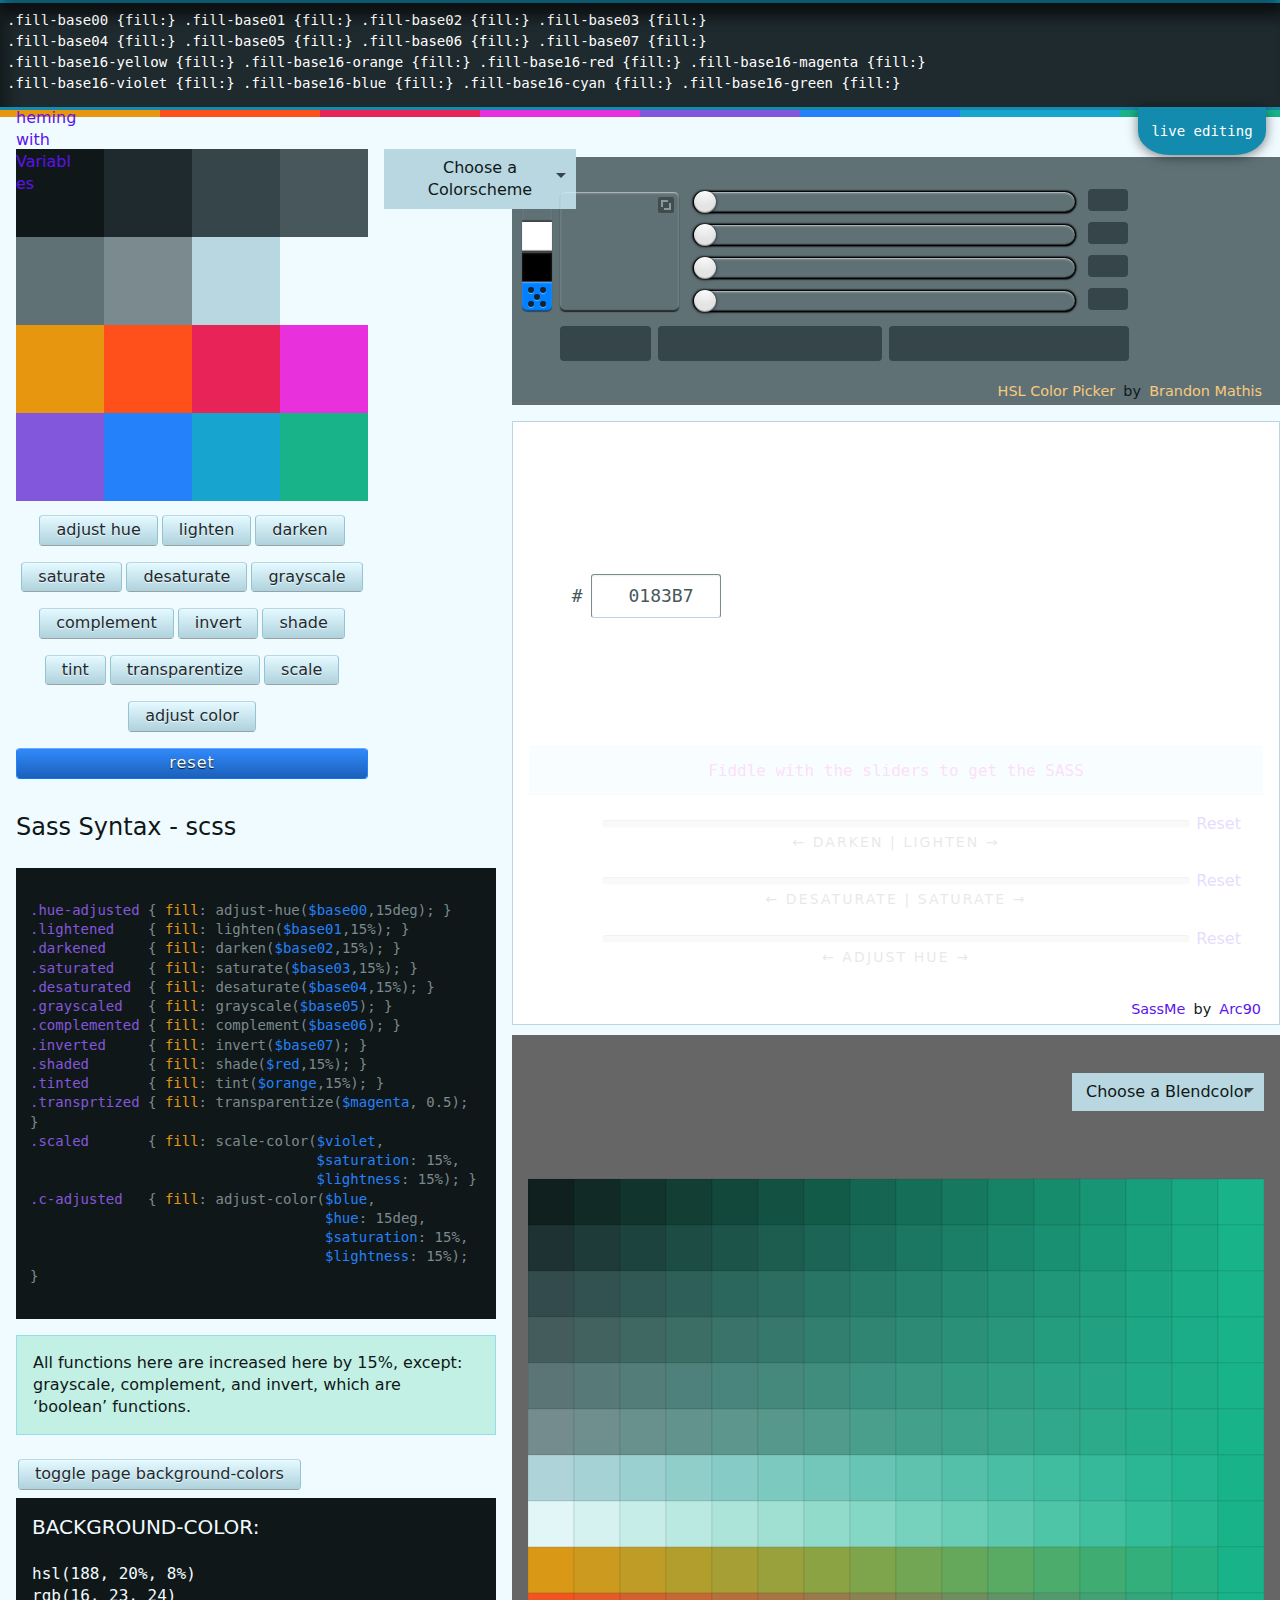
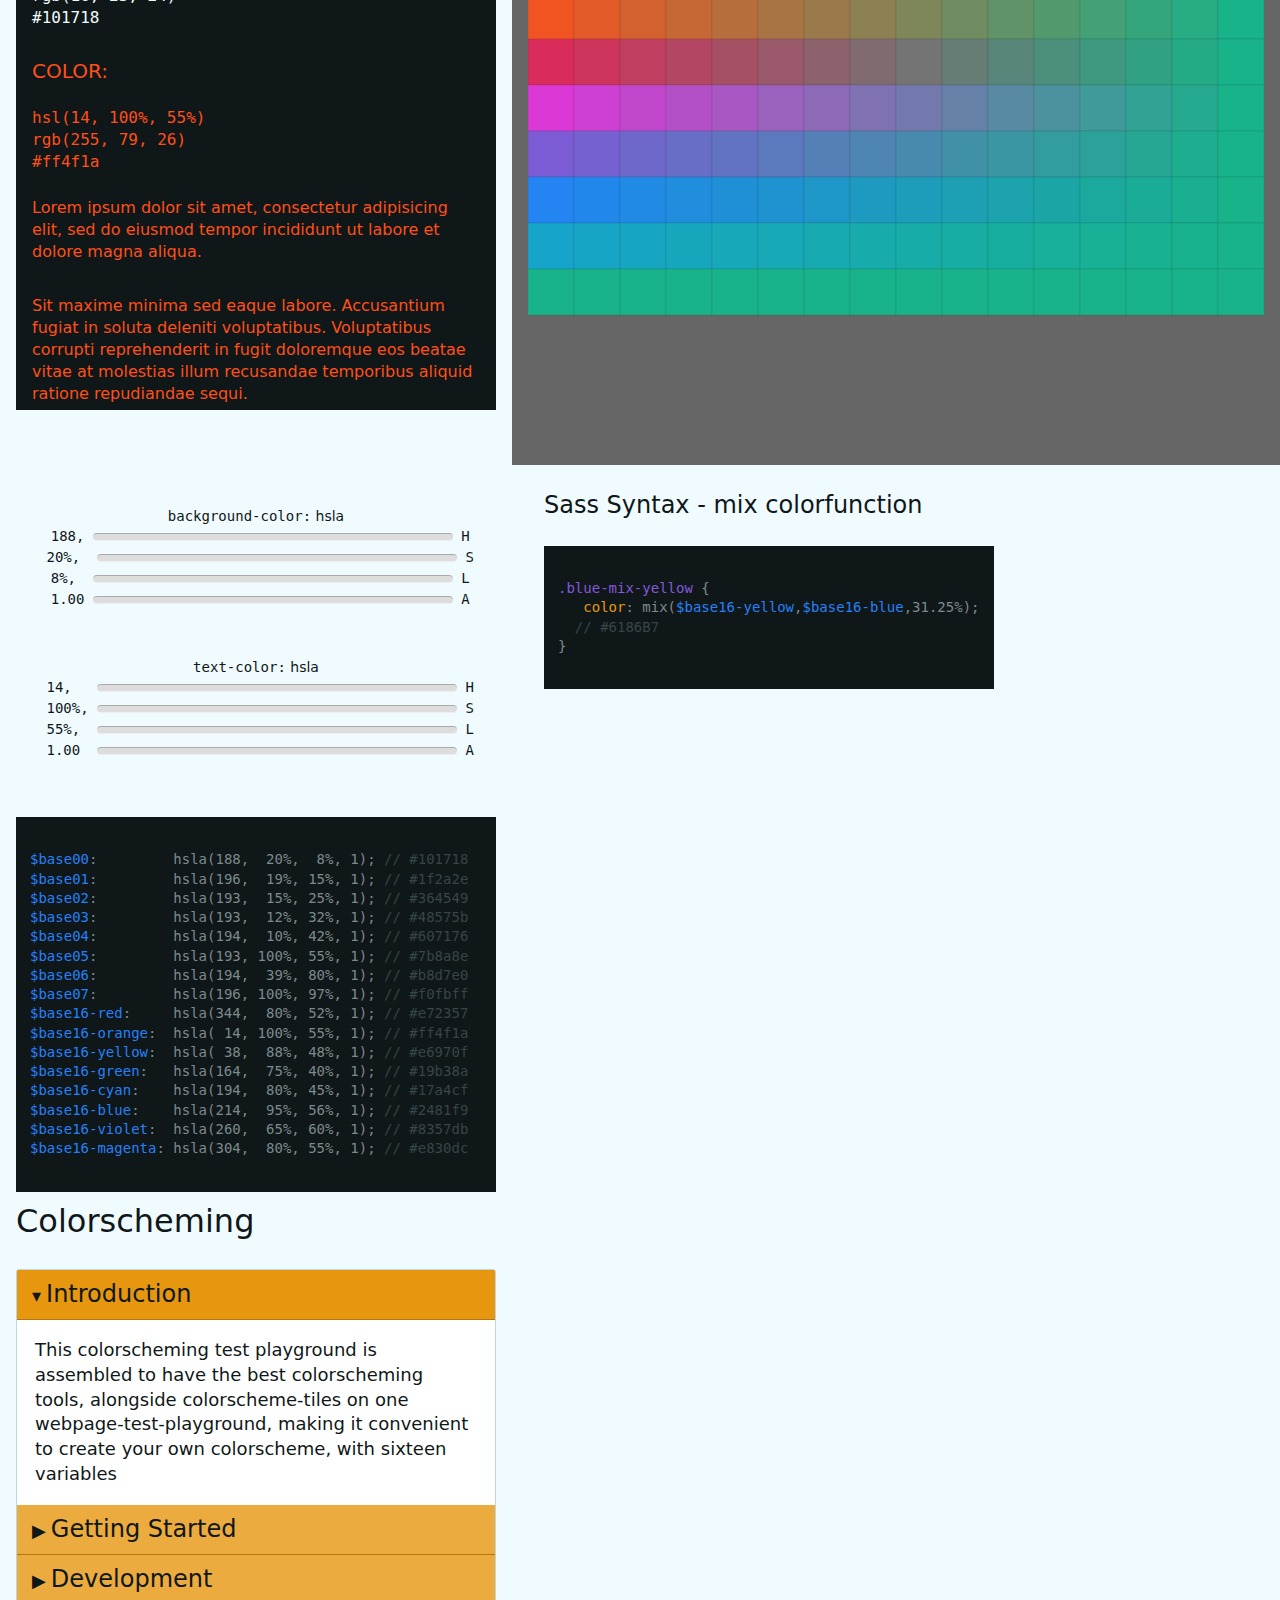
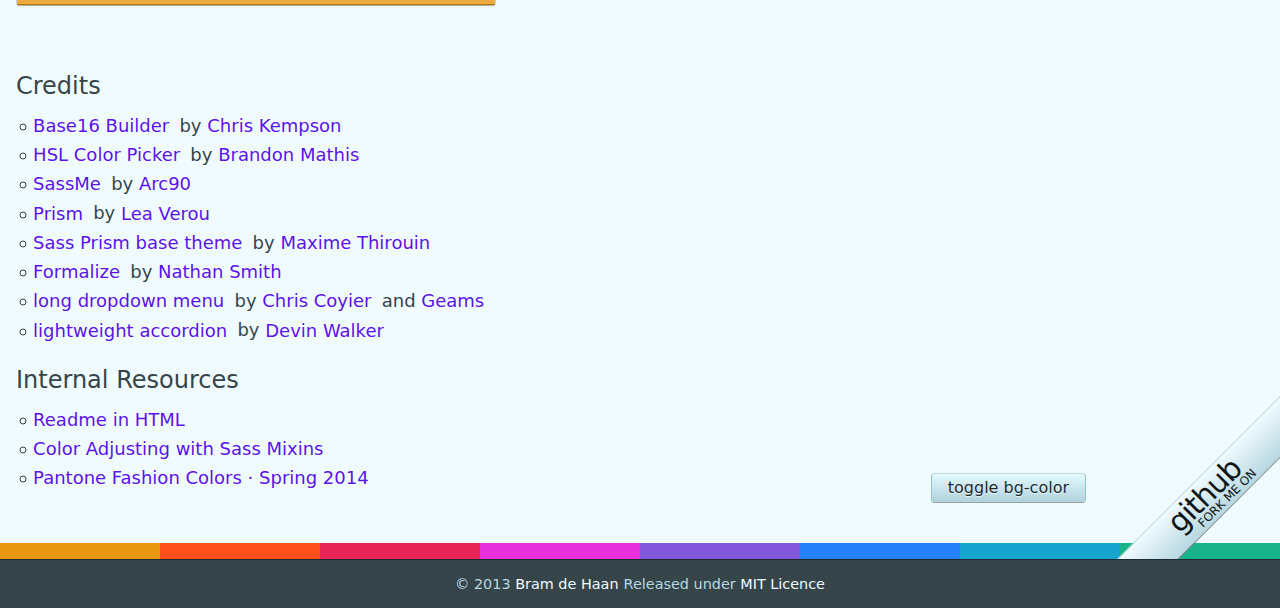
==== commit 201c29e9: "edit" ====
--- a/colorscheming/index.html
+++ b/colorscheming/index.html
@@ -197,18 +197,22 @@
             <li><a href="https://github.com/chriskempson/base16-builder">Base16 Builder</a> by <a href="http://chriskempson.com/">Chris Kempson</a></li>
             <li><a href="http://hslpicker.com/">HSL Color Picker</a> by <a href="http://brandonmathis.com">Brandon Mathis </a></li>
             <li><a href="http://sassme.arc90.com/">SassMe</a> by <a href="http://arc90.com">Arc90</a></li>
-          </ul>
-        </div>
-
-        <div class="resources grid-item">
-          <h3>Resources</h3>
-          <ul>
             <li><a href="http://prismjs.com/">Prism</a> by <a href="http://lea.verou.me">Lea Verou</a></li>
             <li><a href="https://github.com/MoOx/sass-prism-theme-base">Sass Prism base theme</a> by <a href="http://moox.io/">Maxime Thirouin</a></li>
             <li><a href="http://formalize.me/">Formalize</a>  by <a href="http://sonspring.com/">Nathan Smith</a></li>
             <li><a href="http://codepen.io/larrygeams/pen/feoDc">long dropdown menu</a> by <a href="http://css-tricks.com/long-dropdowns-solution/">Chris Coyier</a> and <a href="http://larrygeams.comze.com/">Geams</a></li>
             <li><a href="http://wordimpress.com/super-lightweight-jquery-website-accordions-without-a-plugin/">lightweight accordion</a> by <a href="http://wordimpress.com/author/wordimpressadmin/">Devin Walker</a></li>
           </ul>
+        </div>
+
+         <div class="resources grid-item">
+          <h3>Internal Resources</h3>
+          <ul>
+            <li><a href="../">Readme in HTML</a></li>
+            <li><a href="scaling.html">Color Adjusting with Sass Mixins</a></li>
+            <li><a href="pantone-spring-2014-colortable.html">Pantone Fashion Colors &middot Spring 2014</a></li>
+
+         </ul>
         </div>
       </footer><!-- /.subfooter -->
 
--- a/assets/css/ctiles16-custom.css
+++ b/assets/css/ctiles16-custom.css
@@ -1 +1 @@
-@font-face{font-family:'pt_sans_narrowregular';src:url("../type/ptsans/PTN57F-webfont.eot");src:url("../type/ptsans/PTN57F-webfont.eot?#iefix") format("embedded-opentype"),url("../type/ptsans/PTN57F-webfont.woff") format("woff"),url("../type/ptsans/PTN57F-webfont.ttf") format("truetype"),url("../type/ptsans/PTN57F-webfont.svg#pt_sans_narrowregular") format("svg");font-weight:400;font-style:normal}@font-face{font-family:'cuprumbold';src:url("../type/cuprum/Cuprum-Bold-webfont.eot");src:url("../type/cuprum/Cuprum-Bold-webfont.eot?#iefix") format("embedded-opentype"),url("../type/cuprum/Cuprum-Bold-webfont.woff") format("woff"),url("../type/cuprum/Cuprum-Bold-webfont.ttf") format("truetype"),url("../type/cuprum/Cuprum-Bold-webfont.svg#cuprumbold") format("svg");font-weight:400;font-style:normal}.fill-base00{fill:#101718}.fill-base01{fill:#1f2a2e}.fill-base02{fill:#364549}.fill-base03{fill:#48575b}.fill-base04{fill:#607176}.fill-base05{fill:#7b8a8e}.fill-base06{fill:#b8d7e0}.fill-base07{fill:#f0fbff}.fill-base16-red{fill:#e72357}.fill-base16-orange{fill:#ff4f1a}.fill-base16-yellow{fill:#e6970f}.fill-base16-green{fill:#19b38a}.fill-base16-cyan{fill:#17a4cf}.fill-base16-blue{fill:#2481f9}.fill-base16-violet{fill:#8357db}.fill-base16-magenta{fill:#e830dc}.is-hue-adjusted .fill-base00{fill:#101518}.is-hue-adjusted .fill-base01{fill:#1f262e}.is-hue-adjusted .fill-base02{fill:#364049}.is-hue-adjusted .fill-base03{fill:#48525b}.is-hue-adjusted .fill-base04{fill:#606b76}.is-hue-adjusted .fill-base05{fill:#7b858e}.is-hue-adjusted .fill-base06{fill:#b8cde0}.is-hue-adjusted .fill-base07{fill:#f0f7ff}.is-hue-adjusted .fill-base16-red{fill:#e72326}.is-hue-adjusted .fill-base16-orange{fill:#ff881a}.is-hue-adjusted .fill-base16-yellow{fill:#e6cd0f}.is-hue-adjusted .fill-base16-green{fill:#19b3b1}.is-hue-adjusted .fill-base16-cyan{fill:#1776cf}.is-hue-adjusted .fill-base16-blue{fill:#244cf9}.is-hue-adjusted .fill-base16-violet{fill:#a457db}.is-hue-adjusted .fill-base16-magenta{fill:#e830ae}.is-lightened .fill-base00{fill:#2f4346}.is-lightened .fill-base01{fill:#3e545c}.is-lightened .fill-base02{fill:#576f75}.is-lightened .fill-base03{fill:#6a8086}.is-lightened .fill-base04{fill:#86979d}.is-lightened .fill-base05{fill:#a4afb1}.is-lightened .fill-base06{fill:#edf5f7}.is-lightened .fill-base07{fill:#fff}.is-lightened .fill-base16-red{fill:#ef688c}.is-lightened .fill-base16-orange{fill:#ff8a66}.is-lightened .fill-base16-yellow{fill:#f3b74e}.is-lightened .fill-base16-green{fill:#36e3b5}.is-lightened .fill-base16-cyan{fill:#48c5eb}.is-lightened .fill-base16-blue{fill:#6eacfb}.is-lightened .fill-base16-violet{fill:#b296e9}.is-lightened .fill-base16-magenta{fill:#f075e8}.is-darkened .fill-base00,.is-darkened .fill-base01{fill:#000}.is-darkened .fill-base02{fill:#151b1d}.is-darkened .fill-base03{fill:#262e30}.is-darkened .fill-base04{fill:#3e494c}.is-darkened .fill-base05{fill:#576266}.is-darkened .fill-base06{fill:#83b9c9}.is-darkened .fill-base07{fill:#a4e7ff}.is-darkened .fill-base16-red{fill:#ab133b}.is-darkened .fill-base16-orange{fill:#cd2f00}.is-darkened .fill-base16-yellow{fill:#9e680a}.is-darkened .fill-base16-green{fill:#107056}.is-darkened .fill-base16-cyan{fill:#0f6d8a}.is-darkened .fill-base16-blue{fill:#065ccb}.is-darkened .fill-base16-violet{fill:#5a29bd}.is-darkened .fill-base16-magenta{fill:#b714ad}.is-saturated .fill-base00{fill:#0d191b}.is-saturated .fill-base01{fill:#192d34}.is-saturated .fill-base02{fill:#2c4b53}.is-saturated .fill-base03{fill:#3c5e67}.is-saturated .fill-base04{fill:#507a86}.is-saturated .fill-base05{fill:#6995a0}.is-saturated .fill-base06{fill:#b0dbe8}.is-saturated .fill-base07{fill:#f0fbff}.is-saturated .fill-base16-red{fill:#f9114e}.is-saturated .fill-base16-orange{fill:#ff4f1a}.is-saturated .fill-base16-yellow{fill:#f59b00}.is-saturated .fill-base16-green{fill:#0ac291}.is-saturated .fill-base16-cyan{fill:#06ade0}.is-saturated .fill-base16-blue{fill:#1e80ff}.is-saturated .fill-base16-violet{fill:#7e48ea}.is-saturated .fill-base16-magenta{fill:#f91feb}.is-desaturated .fill-base00{fill:#131515}.is-desaturated .fill-base01{fill:#252728}.is-desaturated .fill-base02{fill:#404040}.is-desaturated .fill-base03{fill:#525252}.is-desaturated .fill-base04{fill:#6b6b6b}.is-desaturated .fill-base05{fill:#858585}.is-desaturated .fill-base06{fill:#c0d3d8}.is-desaturated .fill-base07{fill:#f1fafe}.is-desaturated .fill-base16-red{fill:#d53560}.is-desaturated .fill-base16-orange{fill:#ee582b}.is-desaturated .fill-base16-yellow{fill:#d49221}.is-desaturated .fill-base16-green{fill:#28a483}.is-desaturated .fill-base16-cyan{fill:#289bbe}.is-desaturated .fill-base16-blue{fill:#3583e8}.is-desaturated .fill-base16-violet{fill:#86c}.is-desaturated .fill-base16-magenta{fill:#d741cd}.is-grayscaled .fill-base00{fill:#141414}.is-grayscaled .fill-base01{fill:#272727}.is-grayscaled .fill-base02{fill:#404040}.is-grayscaled .fill-base03{fill:#525252}.is-grayscaled .fill-base04{fill:#6b6b6b}.is-grayscaled .fill-base05{fill:#858585}.is-grayscaled .fill-base06{fill:#ccc}.is-grayscaled .fill-base07{fill:#f8f8f8}.is-grayscaled .fill-base16-red{fill:#858585}.is-grayscaled .fill-base16-orange{fill:#8d8c8c}.is-grayscaled .fill-base16-yellow{fill:#7b7b7b}.is-grayscaled .fill-base16-green{fill:#666}.is-grayscaled .fill-base16-cyan{fill:#737373}.is-grayscaled .fill-base16-blue{fill:#8f8f8f}.is-grayscaled .fill-base16-violet{fill:#999}.is-grayscaled .fill-base16-magenta{fill:#8c8c8c}.is-complemented .fill-base00{fill:#181110}.is-complemented .fill-base01{fill:#2e231f}.is-complemented .fill-base02{fill:#493a36}.is-complemented .fill-base03{fill:#5b4c48}.is-complemented .fill-base04{fill:#766560}.is-complemented .fill-base05{fill:#8e7f7b}.is-complemented .fill-base06{fill:#e0c1b8}.is-complemented .fill-base07{fill:#fff4f0}.is-complemented .fill-base16-red{fill:#23e7b3}.is-complemented .fill-base16-orange{fill:#1acaff}.is-complemented .fill-base16-yellow{fill:#0f5ee6}.is-complemented .fill-base16-green{fill:#b31942}.is-complemented .fill-base16-cyan{fill:#cf4217}.is-complemented .fill-base16-blue{fill:#f99c24}.is-complemented .fill-base16-violet{fill:#afdb57}.is-complemented .fill-base16-magenta{fill:#30e83c}.is-inverted .fill-base00{fill:#efe8e7}.is-inverted .fill-base01{fill:#e0d5d1}.is-inverted .fill-base02{fill:#c9bab6}.is-inverted .fill-base03{fill:#b7a8a4}.is-inverted .fill-base04{fill:#9f8e89}.is-inverted .fill-base05{fill:#847571}.is-inverted .fill-base06{fill:#47281f}.is-inverted .fill-base07{fill:#0f0400}.is-inverted .fill-base16-red{fill:#18dca8}.is-inverted .fill-base16-orange{fill:#00b0e5}.is-inverted .fill-base16-yellow{fill:#1968f0}.is-inverted .fill-base16-green{fill:#e64c75}.is-inverted .fill-base16-cyan{fill:#e85b30}.is-inverted .fill-base16-blue{fill:#db7e06}.is-inverted .fill-base16-violet{fill:#7ca824}.is-inverted .fill-base16-magenta{fill:#17cf23}.is-shaded .fill-base00{fill:#0d1314}.is-shaded .fill-base01{fill:#1a2327}.is-shaded .fill-base02{fill:#2d3a3e}.is-shaded .fill-base03{fill:#3d494d}.is-shaded .fill-base04{fill:#516064}.is-shaded .fill-base05{fill:#687578}.is-shaded .fill-base06{fill:#9cb6be}.is-shaded .fill-base07{fill:#ccd5d8}.is-shaded .fill-base16-red{fill:#c41d49}.is-shaded .fill-base16-orange{fill:#d84316}.is-shaded .fill-base16-yellow{fill:#c3800c}.is-shaded .fill-base16-green{fill:#159875}.is-shaded .fill-base16-cyan{fill:#138baf}.is-shaded .fill-base16-blue{fill:#1e6dd3}.is-shaded .fill-base16-violet{fill:#6f49ba}.is-shaded .fill-base16-magenta{fill:#c528bb}.is-tinted .fill-base00{fill:#33393a}.is-tinted .fill-base01{fill:#40494d}.is-tinted .fill-base02{fill:#546064}.is-tinted .fill-base03{fill:#637073}.is-tinted .fill-base04{fill:#77868a}.is-tinted .fill-base05{fill:#8e9b9e}.is-tinted .fill-base06{fill:#c2dde4}.is-tinted .fill-base07{fill:#f2fbff}.is-tinted .fill-base16-red{fill:#ea4470}.is-tinted .fill-base16-orange{fill:#ff693c}.is-tinted .fill-base16-yellow{fill:#e9a633}.is-tinted .fill-base16-green{fill:#3bbe9b}.is-tinted .fill-base16-cyan{fill:#39b1d6}.is-tinted .fill-base16-blue{fill:#4493f9}.is-tinted .fill-base16-violet{fill:#9570e0}.is-tinted .fill-base16-magenta{fill:#eb4fe1}.is-transparentized .fill-base00{fill:rgba(16,23,24,.5)}.is-transparentized .fill-base01{fill:rgba(31,42,46,.5)}.is-transparentized .fill-base02{fill:rgba(54,69,73,.5)}.is-transparentized .fill-base03{fill:rgba(72,87,91,.5)}.is-transparentized .fill-base04{fill:rgba(96,113,118,.5)}.is-transparentized .fill-base05{fill:rgba(123,138,142,.5)}.is-transparentized .fill-base06{fill:rgba(184,215,224,.5)}.is-transparentized .fill-base07{fill:rgba(240,251,255,.5)}.is-transparentized .fill-base16-red{fill:rgba(231,35,87,.5)}.is-transparentized .fill-base16-orange{fill:rgba(255,79,26,.5)}.is-transparentized .fill-base16-yellow{fill:rgba(230,151,15,.5)}.is-transparentized .fill-base16-green{fill:rgba(25,179,138,.5)}.is-transparentized .fill-base16-cyan{fill:rgba(23,164,207,.5)}.is-transparentized .fill-base16-blue{fill:rgba(36,129,249,.5)}.is-transparentized .fill-base16-violet{fill:rgba(131,87,219,.5)}.is-transparentized .fill-base16-magenta{fill:rgba(232,48,220,.5)}.is-scaled .fill-base00{fill:#264549}.is-scaled .fill-base01{fill:#31515d}.is-scaled .fill-base02{fill:#436b76}.is-scaled .fill-base03{fill:#517b86}.is-scaled .fill-base04{fill:#63919f}.is-scaled .fill-base05{fill:#80a4ad}.is-scaled .fill-base06{fill:#bfdfe9}.is-scaled .fill-base07{fill:#f2fcff}.is-scaled .fill-base16-red{fill:#ee416f}.is-scaled .fill-base16-orange{fill:#ff693c}.is-scaled .fill-base16-yellow{fill:#f3a929}.is-scaled .fill-base16-green{fill:#1ae0ab}.is-scaled .fill-base16-cyan{fill:#25bdeb}.is-scaled .fill-base16-blue{fill:#4494fb}.is-scaled .fill-base16-violet{fill:#946ce5}.is-scaled .fill-base16-magenta{fill:#ee4ce4}.is-color-adjusted .fill-base00{fill:#263f4f}.is-color-adjusted .fill-base01{fill:#324c67}.is-color-adjusted .fill-base02{fill:#476884}.is-color-adjusted .fill-base03{fill:#587a98}.is-color-adjusted .fill-base04{fill:#7693ad}.is-color-adjusted .fill-base05{fill:#98acbe}.is-color-adjusted .fill-base06{fill:#ebf3f9}.is-color-adjusted .fill-base07{fill:#fff}.is-color-adjusted .fill-base16-red{fill:#fb5b5e}.is-color-adjusted .fill-base16-orange{fill:#ffb066}.is-color-adjusted .fill-base16-yellow{fill:#ffe942}.is-color-adjusted .fill-base16-green{fill:#24f4f1}.is-color-adjusted .fill-base16-cyan{fill:#399cfa}.is-color-adjusted .fill-base16-blue{fill:#6a86ff}.is-color-adjusted .fill-base16-violet{fill:#c88cf2}.is-color-adjusted .fill-base16-magenta{fill:#fb69cd}.bg-base00{background-color:#101718}.bg-base01{background-color:#1f2a2e}.bg-base02{background-color:#364549}.bg-base03{background-color:#48575b}.bg-base04{background-color:#607176}.bg-base05{background-color:#7b8a8e}.bg-base06{background-color:#b8d7e0}.bg-base07{background-color:#f0fbff}.bg-base16-yellow{background-color:#e6970f}.bg-base16-orange{background-color:#ff4f1a}.bg-base16-red{background-color:#e72357}.bg-base16-magenta{background-color:#e830dc}.bg-base16-violet{background-color:#8357db}.bg-base16-blue{background-color:#2481f9}.bg-base16-cyan{background-color:#17a4cf}.bg-base16-green{background-color:#19b38a}body{padding:0}body,.tagline{margin:0;border:0;vertical-align:baseline}.article h2,.article h3,.subfooter h3,.subfooter li,.arc90-listItem,.test-textcolor h4{margin:0;padding:0;border:0;vertical-align:baseline}h1,h2,h3,h4,h5,h6,.forkme,.btn,.accordion-header{font-family:cuprumbold,AvenirNextCondensed-DemiBold,Calibri,Corbel,"Myriad Pro",Myriad,"DejaVu Sans Condensed","Lucida Grande","Lucida Sans Unicode","Lucida Sans","DejaVu Sans",Tahoma,Verdana,sans-serif}em,.content b{font-family:AvenirNextCondensed-Bold,DejaVuSansCondensed,"Lucida Grande",Corbel,"DejaVu Sans","Bitstream Vera Sans","Liberation Sans",Verdana,"Verdana Ref",sans-serif;font-weight:700}.hslpicker input,code,kbd,pre,samp,code[class*="language-"],pre[class*="language-"],input#arc90-color,.arc90-swatchContainer .arc90-swatch,.arc90-codeOutput .arc90-input,style[contenteditable],.output,.output--text{font-family:Consolas,Menlo,Monaco,"Andale Mono WT","Andale Mono","Lucida Console","Lucida Sans Typewriter","DejaVu Sans Mono","Bitstream Vera Sans Mono","Liberation Mono","Nimbus Mono L","Courier New",Courier,monospace}.footer,.drop>a,.content .colorscheme-tiles{text-align:center}.note,.output,.output--text,.pad{padding:1em!important}.color-sliders{padding-top:1em;padding-bottom:1em}.article footer{margin-top:1em}.tagline,.footer{background-image:-webkit-gradient(linear,left top,right top,from(#e6970f),color-stop(12.5%,#e6970f),color-stop(12.5%,#ff4f1a),color-stop(25%,#ff4f1a),color-stop(25%,#e72357),color-stop(37.5%,#e72357),color-stop(37.5%,#e830dc),color-stop(50%,#e830dc),color-stop(50%,#8357db),color-stop(62.5%,#8357db),color-stop(62.5%,#2481f9),color-stop(75%,#2481f9),color-stop(75%,#17a4cf),color-stop(87.5%,#17a4cf),color-stop(87.5%,#19b38a),to(#19b38a));background-image:-webkit-linear-gradient(left,#e6970f,#e6970f 12.5%,#ff4f1a 12.5%,#ff4f1a 25%,#e72357 25%,#e72357 37.5%,#e830dc 37.5%,#e830dc 50%,#8357db 50%,#8357db 62.5%,#2481f9 62.5%,#2481f9 75%,#17a4cf 75%,#17a4cf 87.5%,#19b38a 87.5%,#19b38a);background-image:linear-gradient(to right,#e6970f,#e6970f 12.5%,#ff4f1a 12.5%,#ff4f1a 25%,#e72357 25%,#e72357 37.5%,#e830dc 37.5%,#e830dc 50%,#8357db 50%,#8357db 62.5%,#2481f9 62.5%,#2481f9 75%,#17a4cf 75%,#17a4cf 87.5%,#19b38a 87.5%,#19b38a)}.dark a{color:#b296e9}a{color:#7442d6}*{-webkit-box-sizing:border-box;-moz-box-sizing:border-box;box-sizing:border-box}article,aside,details,figcaption,figure,footer,header,hgroup,main,nav,section,summary{display:block}html{font-family:pt_sans_narrowregular,AvenirNext-Regular,DejaVuSansCondensed,"Lucida Grande","Lucida Sans Unicode",Corbel,"DejaVu Sans","Bitstream Vera Sans","Liberation Sans",Verdana,"Verdana Ref",sans-serif;-ms-text-size-adjust:100%;-webkit-text-size-adjust:100%;line-height:1.5em}html,body{font-size:100%}body{line-height:1.375;background-color:#f0fbff;color:#101718;-webkit-transition:background-color .5s ease;transition:background-color .5s ease}body::before{content:"";position:absolute;-webkit-box-shadow:0 10px 14px rgba(0,0,0,.5);box-shadow:0 10px 14px rgba(0,0,0,.5);height:15px;left:0;top:-15px;width:100%;z-index:100}.dark{background-color:#1f2a2e;color:#f0fbff}.dark .arc90-wrapper{color:#101718}a{background:0 0;text-decoration:none}a:focus{outline:thin dotted}a:active,a:hover{outline:0;color:#2481f9}h1{font-size:5em;margin:0;line-height:1;letter-spacing:-3px;color:#1f2a2e;white-space:nowrap}.dark h1{color:#b8d7e0}h2,.h2{font-size:2em}h3,.h3{font-size:1.5em}h1{padding:0 0 .3em 96px}.tagline{padding:0 0 0 96px;font-size:1.1875em;line-height:.55;letter-spacing:2px;word-spacing:-3px;color:#fff;text-shadow:1px 1px 0 rgba(0,0,0,.5);white-space:nowrap;clear:none;text-indent:.25em}.tagline b{font-weight:400;display:inline-block;-webkit-transform:translateY(-1em);-ms-transform:translateY(-1em);transform:translateY(-1em)}abbr[title]{border-bottom:1px dotted}b,strong{font-weight:700}em{font-style:normal}dfn{font-style:italic}hr{-webkit-box-sizing:content-box;-moz-box-sizing:content-box;box-sizing:content-box;height:0}mark{background:#e6970f;color:#101718}code,kbd,pre,samp{font-size:.875em}.article p>code,.article li>code,.accordion code{margin:0 2px;padding:.125em .5em;border:1px solid #b8d7e0;background-color:#e4eef2;border-radius:3px;white-space:nowrap}pre{white-space:pre-wrap}q{quotes:"\201C" "\201D" "\2018" "\2019"}small{font-size:90%}sub,sup{font-size:75%;line-height:0;position:relative;vertical-align:baseline}sup{top:-.5em}sub{bottom:-.25em}dl,menu,ol,ul{margin:.5em 0 1em}ol ol,ol ul,ul ol,ul ul{margin:0}dd{margin:0 0 0 32px}menu,ol,ul{padding:0 0 0 32px}img,svg{border:0;max-width:100%}svg:not(:root){overflow:hidden}button,input,select,textarea{font-family:inherit;font-size:100%;margin:0}button,input{line-height:normal}button::-moz-focus-inner,input::-moz-focus-inner{border:0;padding:0}.note{background-color:#8fefd6;margin:1em 0!important;border:1px solid #68c3df}.dark .note{background-color:#e64c75;border:1px solid #e85b30}.app--info dd ul,.app--info dd ol{padding-left:22px}.article{padding:2em 1.5em;font-size:1.125em;-webkit-column-width:20em;-moz-column-width:20em;column-width:20em;-webkit-column-gap:2em;-moz-column-gap:2em;column-gap:2em}.article p,.article ul,.article ol{max-width:30em}.article p{padding:.5em 0;margin:0}.article .intro{font-size:1.1em}.article .intro,.article h3+p,.article h3+ul,.article h3+ol{padding-top:0}.article ul,.article ol{padding-left:1.25em}.article ul{list-style:circle}.article li{text-indent:-.25em}.article h2,.article h3{color:#e13400}.article pre[class*="language-"]{padding:.5em 1em}.footer{position:relative;line-height:1;max-height:1em}.subfooter{color:#364549;padding-left:1em}.dark .subfooter{color:#b8d7e0}.subfooter ul{list-style:circle;font-size:1.125em;padding:0 0 0 1.2em}.subfooter li{text-indent:-.25em}.subfooter li a{display:inline-block;padding:.125em .25em}.copyright{-webkit-transform:translateY(1em);-ms-transform:translateY(1em);transform:translateY(1em);padding:1em 0;background:#364549;border-top:1px solid #1f2a2e;color:#b8d7e0}.dark .copyright{background:#7b8a8e;border-top:1px solid #607176;color:#1f2a2e}.copyright a{color:#f0fbff;display:inline-block}.copyright a:hover{color:#2481f9}.btn--bg-toggle,.box--forkme{display:none;visibility:hidden;width:0;height:0}.box--forkme{position:absolute;right:0;bottom:0;overflow:hidden;z-index:1}.forkme{bottom:38px;left:-32px;background:#f0fbff;background:-webkit-gradient(linear,left top,left bottom,from(#f0fbff),to(#b8d7e0));background:-webkit-linear-gradient(#f0fbff,#b8d7e0);background:linear-gradient(#f0fbff,#b8d7e0);height:44px;width:250px;text-decoration:none;text-align:center;font-size:30px;line-height:32px;-webkit-transform:rotate(-45deg);-ms-transform:rotate(-45deg);transform:rotate(-45deg);border-top:1px solid #b8d7e0;border-bottom:1px solid #7b8a8e;-webkit-transition:color ease 142ms;transition:color ease 142ms;letter-spacing:-1px}.forkme,.forkme span{display:block;position:absolute}.forkme span{text-transform:uppercase;left:101px;top:18px;font-size:12px;letter-spacing:0}.forkme:hover{color:#2481f9}.forkme,.dark .forkme{color:#101718}.dropdown li{font-weight:700;float:right;width:192px;position:relative;background:#b8d7e0}.dropdown a:hover{color:#000}.dropdown li a{display:block;padding:.5em;color:#101718;position:relative;z-index:4;text-decoration:none;font-weight:300}.dropdown li a:hover,.dropdown li a.hover{background:#17a4cf;position:relative;color:#f0fbff}.dropdown ul{display:none;position:absolute;top:0;left:0;width:192px;z-index:3}.dropdown ul li{font-weight:400;background:#f0fbff;color:#101718;border-top:1px solid #fff;border-bottom:1px solid #b8d7e0}.dropdown ul li a{display:block;color:#1f2a2e!important;background:#fdfeff!important}.dropdown .is-selected,.dropdown ul li a:hover{display:block;background:#17a4cf!important;color:#fff!important}.drop>a{position:relative}.drop>a:after{content:"";position:absolute;right:10px;top:40%;border-left:5px solid transparent;border-top:5px solid #364549;border-right:5px solid transparent;z-index:999}.drop>a:hover:after{content:"";border-left:5px solid transparent;border-top:5px solid #f0fbff;border-right:5px solid transparent}.btn{-webkit-appearance:none;border-radius:4px;-webkit-background-clip:padding-box;background-clip:padding-box;border:1px solid;border-color:#b8d7e0 #94c3d1 #96a2a6;cursor:pointer;color:#1f2a2e;display:inline-block;outline:0;overflow:visible;margin:.5em .125em;padding:.25em 1em .35em;text-shadow:#f0fbff 0 1px 1px;text-decoration:none;vertical-align:top;width:auto;background-color:#e3f8ff;background-image:-webkit-gradient(linear,left top,left bottom,from(#f0fbff),color-stop(1px,#e3f8ff),to(#afd2dc));background-image:-webkit-linear-gradient(top,#f0fbff,#e3f8ff 1px,#afd2dc);background-image:linear-gradient(to bottom,#f0fbff,#e3f8ff 1px,#afd2dc)}.btn:hover{background-color:#f0fbff;background-image:-webkit-gradient(linear,left top,left bottom,from(#fdfeff),color-stop(1px,#f0fbff),to(#c1dce4));background-image:-webkit-linear-gradient(top,#fdfeff,#f0fbff 1px,#c1dce4);background-image:linear-gradient(to bottom,#fdfeff,#f0fbff 1px,#c1dce4);text-decoration:none}.btn:active{background-image:-webkit-gradient(linear,left top,left bottom,from(#afd2dc),to(#e3f8ff));background-image:-webkit-linear-gradient(top,#afd2dc,#e3f8ff);background-image:linear-gradient(to bottom,#afd2dc,#e3f8ff);-webkit-box-shadow:rgba(0,0,0,.25)inset 0 1px 2px 0;box-shadow:rgba(0,0,0,.25)inset 0 1px 2px 0;border-color:#7b8a8e #b8d7e0 #89969a}.btn:invalid{-webkit-box-shadow:none;box-shadow:none}.btn:focus{-webkit-box-shadow:#2481f9 0 0 5px 0;box-shadow:#2481f9 0 0 5px 0;z-index:1}.btn--bg-toggle{float:none;position:absolute;right:12em;bottom:2em}.btn--top-action{position:absolute;right:1em;top:3.7em;cursor:pointer;z-index:9}.btn--base00,.bg-base00 .btn--ctiles{border-color:#1f2a2e #101718 #0b1010;color:#f0fbff;text-shadow:none;background-color:#101718;background-image:-webkit-gradient(linear,left top,left bottom,from(#364549),color-stop(1px,#7b8a8e),to(#101718));background-image:-webkit-linear-gradient(top,#364549,#7b8a8e 1px,#101718);background-image:linear-gradient(to bottom,#364549,#7b8a8e 1px,#101718);letter-spacing:1px;word-spacing:-1px}.btn--base00:hover,.bg-base00 .btn--ctiles:hover{background-color:#1f2a2e;background-image:-webkit-gradient(linear,left top,left bottom,from(#48575b),color-stop(1px,#a4afb1),to(#1f2a2e));background-image:-webkit-linear-gradient(top,#48575b,#a4afb1 1px,#1f2a2e);background-image:linear-gradient(to bottom,#48575b,#a4afb1 1px,#1f2a2e)}.btn--base00:active,.bg-base00 .btn--ctiles:active{background-image:-webkit-gradient(linear,left top,left bottom,from(#101718),to(#364549));background-image:-webkit-linear-gradient(top,#101718,#364549);background-image:linear-gradient(to bottom,#101718,#364549);-webkit-box-shadow:rgba(255,255,255,.25)inset 0 1px 2px 0;box-shadow:rgba(255,255,255,.25)inset 0 1px 2px 0;border-color:#364549 #2b373a}.btn--base01,.bg-base01 .btn--ctiles{border-color:#364549 #1f2a2e #1a2326;color:#f0fbff;text-shadow:none;background-color:#1f2a2e;background-image:-webkit-gradient(linear,left top,left bottom,from(#48575b),color-stop(1px,#818f93),to(#1f2a2e));background-image:-webkit-linear-gradient(top,#48575b,#818f93 1px,#1f2a2e);background-image:linear-gradient(to bottom,#48575b,#818f93 1px,#1f2a2e);letter-spacing:1px;word-spacing:-1px}.btn--base01:hover,.bg-base01 .btn--ctiles:hover{background-color:#1f2a2e;background-image:-webkit-gradient(linear,left top,left bottom,from(#607176),color-stop(1px,#c2dde4),to(#364549));background-image:-webkit-linear-gradient(top,#607176,#c2dde4 1px,#364549);background-image:linear-gradient(to bottom,#607176,#c2dde4 1px,#364549)}.btn--base01:active,.bg-base01 .btn--ctiles:active{background-image:-webkit-gradient(linear,left top,left bottom,from(#1f2a2e),to(#48575b));background-image:-webkit-linear-gradient(top,#1f2a2e,#48575b);background-image:linear-gradient(to bottom,#1f2a2e,#48575b);-webkit-box-shadow:rgba(255,255,255,.25)inset 0 1px 2px 0;box-shadow:rgba(255,255,255,.25)inset 0 1px 2px 0;border-color:#48575b #3d494d}.btn--base02,.bg-base02 .btn--ctiles{border-color:#48575b #364549 #313e42;color:#f0fbff;text-shadow:none;background-color:#364549;background-image:-webkit-gradient(linear,left top,left bottom,from(#607176),color-stop(1px,#c0c7c9),to(#364549));background-image:-webkit-linear-gradient(top,#607176,#c0c7c9 1px,#364549);background-image:linear-gradient(to bottom,#607176,#c0c7c9 1px,#364549);letter-spacing:1px;word-spacing:-1px}.btn--base02:hover,.bg-base02 .btn--ctiles:hover{background-color:#1f2a2e;background-image:-webkit-gradient(linear,left top,left bottom,from(#7b8a8e),color-stop(1px,#a4afb1),to(#48575b));background-image:-webkit-linear-gradient(top,#7b8a8e,#a4afb1 1px,#48575b);background-image:linear-gradient(to bottom,#7b8a8e,#a4afb1 1px,#48575b)}.btn--base02:active,.bg-base02 .btn--ctiles:active{background-image:-webkit-gradient(linear,left top,left bottom,from(#48575b),to(#7b8a8e));background-image:-webkit-linear-gradient(top,#48575b,#7b8a8e);background-image:linear-gradient(to bottom,#48575b,#7b8a8e);-webkit-box-shadow:rgba(255,255,255,.25)inset 0 1px 2px 0;box-shadow:rgba(255,255,255,.25)inset 0 1px 2px 0;border-color:#607176 #556468}.btn--base03,.bg-base03 .btn--ctiles{border-color:#607176 #48575b #425054;color:#f0fbff;text-shadow:none;background-color:#48575b;background-image:-webkit-gradient(linear,left top,left bottom,from(#7b8a8e),color-stop(1px,#c0c7c9),to(#48575b));background-image:-webkit-linear-gradient(top,#7b8a8e,#c0c7c9 1px,#48575b);background-image:linear-gradient(to bottom,#7b8a8e,#c0c7c9 1px,#48575b);letter-spacing:1px;word-spacing:-1px}.btn--base03:hover,.bg-base03 .btn--ctiles:hover{background-color:#607176;background-image:-webkit-gradient(linear,left top,left bottom,from(#7b8a8e),color-stop(1px,#dbdfe0),to(#607176));background-image:-webkit-linear-gradient(top,#7b8a8e,#dbdfe0 1px,#607176);background-image:linear-gradient(to bottom,#7b8a8e,#dbdfe0 1px,#607176)}.btn--base03:active,.bg-base03 .btn--ctiles:active{background-image:-webkit-gradient(linear,left top,left bottom,from(#101718),to(#364549));background-image:-webkit-linear-gradient(top,#101718,#364549);background-image:linear-gradient(to bottom,#101718,#364549);-webkit-box-shadow:rgba(255,255,255,.25)inset 0 1px 2px 0;box-shadow:rgba(255,255,255,.25)inset 0 1px 2px 0;border-color:#7b8a8e #6e7d81}.btn--base06,.bg-base06 .btn--ctiles{border-color:#b8d7e0 #94c3d1 #96a2a6;color:#1f2a2e;text-shadow:#f0fbff 0 1px 1px;background-color:#e3f8ff;background-image:-webkit-gradient(linear,left top,left bottom,from(#f0fbff),color-stop(1px,#e3f8ff),to(#afd2dc));background-image:-webkit-linear-gradient(top,#f0fbff,#e3f8ff 1px,#afd2dc);background-image:linear-gradient(to bottom,#f0fbff,#e3f8ff 1px,#afd2dc)}.btn--base06:hover,.bg-base06 .btn--ctiles:hover{background-color:#f0fbff;background-image:-webkit-gradient(linear,left top,left bottom,from(#fdfeff),color-stop(1px,#f0fbff),to(#c1dce4));background-image:-webkit-linear-gradient(top,#fdfeff,#f0fbff 1px,#c1dce4);background-image:linear-gradient(to bottom,#fdfeff,#f0fbff 1px,#c1dce4)}.btn--base06:active,.bg-base06 .btn--ctiles:active{background-image:-webkit-gradient(linear,left top,left bottom,from(#afd2dc),to(#e3f8ff));background-image:-webkit-linear-gradient(top,#afd2dc,#e3f8ff);background-image:linear-gradient(to bottom,#afd2dc,#e3f8ff);-webkit-box-shadow:rgba(0,0,0,.25)inset 0 1px 2px 0;box-shadow:rgba(0,0,0,.25)inset 0 1px 2px 0;border-color:#7b8a8e #b8d7e0 #89969a}.btn--base07,.bg-base07 .btn--ctiles{border-color:#b8d7e0 #94c3d1 #96a2a6;color:#1f2a2e;text-shadow:#f0fbff 0 1px 1px;background-color:#f0fbff;background-image:-webkit-gradient(linear,left top,left bottom,from(#f0fbff),to(#b8d7e0));background-image:-webkit-linear-gradient(top,#f0fbff,#b8d7e0);background-image:linear-gradient(to bottom,#f0fbff,#b8d7e0)}.btn--base07:hover,.bg-base07 .btn--ctiles:hover{background-color:#f0fbff;background-image:-webkit-gradient(linear,left top,left bottom,from(#fff),color-stop(1px,#f0fbff),to(#cae1e8));background-image:-webkit-linear-gradient(top,#fff,#f0fbff 1px,#cae1e8);background-image:linear-gradient(to bottom,#fff,#f0fbff 1px,#cae1e8)}.btn--base07:active,.bg-base07 .btn--ctiles:active{background-image:-webkit-gradient(linear,left top,left bottom,from(#afd2dc),to(#fdfeff));background-image:-webkit-linear-gradient(top,#afd2dc,#fdfeff);background-image:linear-gradient(to bottom,#afd2dc,#fdfeff);-webkit-box-shadow:rgba(0,0,0,.25)inset 0 1px 2px 0;box-shadow:rgba(0,0,0,.25)inset 0 1px 2px 0;border-color:#b8d7e0 #f0fbff #cae1e8}.btn--base16-yellow,.bg-base16-yellow .btn--ctiles{border-color:#f3b74e #e6970f #ce870d;color:#f0fbff;text-shadow:#0b1010 0 1px 1px;background-color:#e6970f;background-image:-webkit-gradient(linear,left top,left bottom,from(#e6970f),color-stop(1px,#f09e12),to(#ac710b));background-image:-webkit-linear-gradient(top,#e6970f,#f09e12 1px,#ac710b);background-image:linear-gradient(to bottom,#e6970f,#f09e12 1px,#ac710b);letter-spacing:1px;word-spacing:-1px}.btn--base16-yellow:hover,.bg-base16-yellow .btn--ctiles:hover{background-color:#f3b74e;background-image:-webkit-gradient(linear,left top,left bottom,from(#f09e12),color-stop(1px,#f0a31e),to(#b8780c));background-image:-webkit-linear-gradient(top,#f09e12,#f0a31e 1px,#b8780c);background-image:linear-gradient(to bottom,#f09e12,#f0a31e 1px,#b8780c);color:#fff}.btn--base16-yellow:active,.bg-base16-yellow .btn--ctiles:active{background-image:-webkit-gradient(linear,left top,left bottom,from(#c3800c),to(#e6970f));background-image:-webkit-linear-gradient(top,#c3800c,#e6970f);background-image:linear-gradient(to bottom,#c3800c,#e6970f);border-color:#e6970f #ce870d}.btn--base16-orange,.bg-base16-orange .btn--ctiles{border-color:#ff8a66 #ff4f1a #ff3b00;color:#f0fbff;text-shadow:#0b1010 0 1px 1px;background-color:#ff4f1a;background-image:-webkit-gradient(linear,left top,left bottom,from(#ff4f1a),color-stop(1px,#ff5927),to(#bf3b13));background-image:-webkit-linear-gradient(top,#ff4f1a,#ff5927 1px,#bf3b13);background-image:linear-gradient(to bottom,#ff4f1a,#ff5927 1px,#bf3b13);letter-spacing:1px;word-spacing:-1px}.btn--base16-orange:hover,.bg-base16-orange .btn--ctiles:hover{background-color:#ff8a66;background-image:-webkit-gradient(linear,left top,left bottom,from(#ff5927),color-stop(1px,#ff6334),to(#cc3f14));background-image:-webkit-linear-gradient(top,#ff5927,#ff6334 1px,#cc3f14);background-image:linear-gradient(to bottom,#ff5927,#ff6334 1px,#cc3f14);color:#fff}.btn--base16-orange:active,.bg-base16-orange .btn--ctiles:active{background-image:-webkit-gradient(linear,left top,left bottom,from(#d84316),to(#ff4f1a));background-image:-webkit-linear-gradient(top,#d84316,#ff4f1a);background-image:linear-gradient(to bottom,#d84316,#ff4f1a);border-color:#ff4f1a #ff3b00}.btn--base16-red,.bg-base16-red .btn--ctiles{border-color:#ef688c #e72357 #d9184b;color:#f0fbff;text-shadow:#0b1010 0 1px 1px;background-color:#e72357;background-image:-webkit-gradient(linear,left top,left bottom,from(#e72357),color-stop(1px,#e82e60),to(#ad1a41));background-image:-webkit-linear-gradient(top,#e72357,#e82e60 1px,#ad1a41);background-image:linear-gradient(to bottom,#e72357,#e82e60 1px,#ad1a41);letter-spacing:1px;word-spacing:-1px}.btn--base16-red:hover,.bg-base16-red .btn--ctiles:hover{background-color:#ef688c;background-image:-webkit-gradient(linear,left top,left bottom,from(#e82e60),color-stop(1px,#ea3a69),to(#b81c45));background-image:-webkit-linear-gradient(top,#e82e60,#ea3a69 1px,#b81c45);background-image:linear-gradient(to bottom,#e82e60,#ea3a69 1px,#b81c45);color:#fff}.btn--base16-red:active,.bg-base16-red .btn--ctiles:active{background-image:-webkit-gradient(linear,left top,left bottom,from(#c41d49),to(#e72357));background-image:-webkit-linear-gradient(top,#c41d49,#e72357);background-image:linear-gradient(to bottom,#c41d49,#e72357);border-color:#e72357 #d9184b}.btn--base16-magenta,.bg-base16-magenta .btn--ctiles{border-color:#f075e8 #e830dc #e519d8;color:#f0fbff;text-shadow:#0b1010 0 1px 1px;background-color:#e830dc;background-image:-webkit-gradient(linear,left top,left bottom,from(#e830dc),color-stop(1px,#e93bde),to(#ae24a5));background-image:-webkit-linear-gradient(top,#e830dc,#e93bde 1px,#ae24a5);background-image:linear-gradient(to bottom,#e830dc,#e93bde 1px,#ae24a5);letter-spacing:1px;word-spacing:-1px}.btn--base16-magenta:hover,.bg-base16-magenta .btn--ctiles:hover{background-color:#f075e8;background-image:-webkit-gradient(linear,left top,left bottom,from(#e93bde),color-stop(1px,#eb47e0),to(#b926b0));background-image:-webkit-linear-gradient(top,#e93bde,#eb47e0 1px,#b926b0);background-image:linear-gradient(to bottom,#e93bde,#eb47e0 1px,#b926b0);color:#fff}.btn--base16-magenta:active,.bg-base16-magenta .btn--ctiles:active{background-image:-webkit-gradient(linear,left top,left bottom,from(#c528bb),to(#e830dc));background-image:-webkit-linear-gradient(top,#c528bb,#e830dc);background-image:linear-gradient(to bottom,#c528bb,#e830dc);border-color:#e830dc #e519d8}.btn--base16-violet,.bg-base16-violet .btn--ctiles{border-color:#b296e9 #8357db #7442d6;color:#f0fbff;text-shadow:#0b1010 0 1px 1px;background-color:#8357db;background-image:-webkit-gradient(linear,left top,left bottom,from(#8357db),color-stop(1px,#8b62dd),to(#6241a4));background-image:-webkit-linear-gradient(top,#8357db,#8b62dd 1px,#6241a4);background-image:linear-gradient(to bottom,#8357db,#8b62dd 1px,#6241a4);letter-spacing:1px;word-spacing:-1px}.btn--base16-violet:hover,.bg-base16-violet .btn--ctiles:hover{background-color:#b296e9;background-image:-webkit-gradient(linear,left top,left bottom,from(#8b62dd),color-stop(1px,#936cdf),to(#6845af));background-image:-webkit-linear-gradient(top,#8b62dd,#936cdf 1px,#6845af);background-image:linear-gradient(to bottom,#8b62dd,#936cdf 1px,#6845af);color:#fff}.btn--base16-violet:active,.bg-base16-violet .btn--ctiles:active{background-image:-webkit-gradient(linear,left top,left bottom,from(#6f49ba),to(#8357db));background-image:-webkit-linear-gradient(top,#6f49ba,#8357db);background-image:linear-gradient(to bottom,#6f49ba,#8357db);border-color:#8357db #7442d6}.btn--base16-blue,.bg-base16-blue .btn--ctiles{border-color:#6eacfb #2481f9 #0b73f8;color:#f0fbff;text-shadow:#0b1010 0 1px 1px;background-color:#2481f9;background-image:-webkit-gradient(linear,left top,left bottom,from(#2481f9),color-stop(1px,#3088f9),to(#1b60ba));background-image:-webkit-linear-gradient(top,#2481f9,#3088f9 1px,#1b60ba);background-image:linear-gradient(to bottom,#2481f9,#3088f9 1px,#1b60ba);letter-spacing:1px;word-spacing:-1px}.btn--base16-blue:hover,.bg-base16-blue .btn--ctiles:hover{background-color:#6eacfb;background-image:-webkit-gradient(linear,left top,left bottom,from(#3088f9),color-stop(1px,#3d8ffa),to(#1c67c7));background-image:-webkit-linear-gradient(top,#3088f9,#3d8ffa 1px,#1c67c7);background-image:linear-gradient(to bottom,#3088f9,#3d8ffa 1px,#1c67c7);color:#fff}.btn--base16-blue:active,.bg-base16-blue .btn--ctiles:active{background-image:-webkit-gradient(linear,left top,left bottom,from(#1e6dd3),to(#2481f9));background-image:-webkit-linear-gradient(top,#1e6dd3,#2481f9);background-image:linear-gradient(to bottom,#1e6dd3,#2481f9);border-color:#2481f9 #0b73f8}.btn--base16-cyan,.bg-base16-cyan .btn--ctiles{border-color:#48c5eb #17a4cf #1492b8;color:#f0fbff;text-shadow:#0b1010 0 1px 1px;background-color:#17a4cf;background-image:-webkit-gradient(linear,left top,left bottom,from(#17a4cf),color-stop(1px,#18adda),to(#117b9b));background-image:-webkit-linear-gradient(top,#17a4cf,#18adda 1px,#117b9b);background-image:linear-gradient(to bottom,#17a4cf,#18adda 1px,#117b9b);letter-spacing:1px;word-spacing:-1px}.btn--base16-cyan:hover,.bg-base16-cyan .btn--ctiles:hover{background-color:#48c5eb;background-image:-webkit-gradient(linear,left top,left bottom,from(#18adda),color-stop(1px,#1ab6e6),to(#1283a5));background-image:-webkit-linear-gradient(top,#18adda,#1ab6e6 1px,#1283a5);background-image:linear-gradient(to bottom,#18adda,#1ab6e6 1px,#1283a5);color:#fff}.btn--base16-cyan:active,.bg-base16-cyan .btn--ctiles:active{background-image:-webkit-gradient(linear,left top,left bottom,from(#138baf),to(#17a4cf));background-image:-webkit-linear-gradient(top,#138baf,#17a4cf);background-image:linear-gradient(to bottom,#138baf,#17a4cf);border-color:#17a4cf #1492b8}.btn--base16-green,.bg-base16-green .btn--ctiles{border-color:#36e3b5 #19b38a #169d79;color:#f0fbff;text-shadow:#0b1010 0 1px 1px;background-color:#19b38a;background-image:-webkit-gradient(linear,left top,left bottom,from(#19b38a),color-stop(1px,#1bbe93),to(#128667));background-image:-webkit-linear-gradient(top,#19b38a,#1bbe93 1px,#128667);background-image:linear-gradient(to bottom,#19b38a,#1bbe93 1px,#128667);letter-spacing:1px;word-spacing:-1px}.btn--base16-green:hover,.bg-base16-green .btn--ctiles:hover{background-color:#36e3b5;background-image:-webkit-gradient(linear,left top,left bottom,from(#1bbe93),color-stop(1px,#1cc99b),to(#148f6e));background-image:-webkit-linear-gradient(top,#1bbe93,#1cc99b 1px,#148f6e);background-image:linear-gradient(to bottom,#1bbe93,#1cc99b 1px,#148f6e);color:#fff}.btn--base16-green:active,.bg-base16-green .btn--ctiles:active{background-image:-webkit-gradient(linear,left top,left bottom,from(#159875),to(#19b38a));background-image:-webkit-linear-gradient(top,#159875,#19b38a);background-image:linear-gradient(to bottom,#159875,#19b38a);border-color:#19b38a #169d79}code[class*="language-"],pre[class*="language-"]{font-size:14px;line-height:1.375;direction:ltr;text-align:left;word-spacing:normal;-moz-tab-size:4;-o-tab-size:4;tab-size:4;-webkit-hyphens:none;-moz-hyphens:none;-ms-hyphens:none;hyphens:none;white-space:pre-wrap;word-break:break-all;word-wrap:break-word;background:#101718;color:#7b8a8e}pre[class*="language-"]{padding:1em;margin:.5em 0;overflow:auto}:not(pre)>code[class*="language-"]{padding:.1em;border-radius:.3em}.token.comment,.token.prolog,.token.doctype,.token.cdata{color:#364549}.token.punctuation{color:#7b8a8e}.namespace{opacity:.7}.token.null,.token.operator,.token.boolean,.token.number{color:#ff4f1a}.token.property{color:#e6970f}.token.tag{color:#2481f9}.token.string{color:#17a4cf}.token.selector{color:#8357db}.token.attr-name{color:#ff4f1a}.token.entity,.token.url,.language-css .token.string,.style .token.string{color:#17a4cf}.token.attr-value,.token.keyword,.token.control,.token.directive,.token.unit{color:#19b38a}.token.statement,.token.regex,.token.atrule{color:#17a4cf}.token.placeholder,.token.variable{color:#2481f9}.token.important{color:#e72357;font-weight:700}.token.entity{cursor:help}pre>code.highlight{outline:.4em solid #e72357;outline-offset:.4em}.hslpicker{width:100%;margin-bottom:1em;padding:2em 1em 2.5em;background-color:#607176;position:relative}.hslpicker .color-tiles:before,.hslpicker .bgs:before,.hslpicker .slider:before{background-image:-webkit-linear-gradient(45deg,rgba(255,255,255,.2)25%,transparent 25%,transparent 75%,rgba(255,255,255,.2)75%,rgba(255,255,255,.2)),-webkit-linear-gradient(45deg,rgba(255,255,255,.2)25%,transparent 25%,transparent 75%,rgba(255,255,255,.2)75%,rgba(255,255,255,.2));background-image:linear-gradient(45deg,rgba(255,255,255,.2)25%,transparent 25%,transparent 75%,rgba(255,255,255,.2)75%,rgba(255,255,255,.2)),linear-gradient(45deg,rgba(255,255,255,.2)25%,transparent 25%,transparent 75%,rgba(255,255,255,.2)75%,rgba(255,255,255,.2));-webkit-background-size:20px 20px;background-size:20px 20px;background-position:0 0,10px 10px}.hslpicker .color-tiles:before,.hslpicker .bgs:before,.hslpicker .slider:before,.hslpicker .color-tiles:after,.hslpicker .bgs:after,.hslpicker .slider:after{content:"";z-index:-2}.hslpicker .color-tiles:after,.hslpicker .bgs:after,.hslpicker .slider:after{background:rgba(0,0,0,.3);position:absolute;top:-3px;bottom:-3px;left:-4px;right:-4px;-webkit-box-shadow:rgba(0,0,0,.3)0 1px inset,rgba(255,255,255,.1)0 1px;box-shadow:rgba(0,0,0,.3)0 1px inset,rgba(255,255,255,.1)0 1px}.hslpicker .color-tiles:before,.hslpicker .bgs:before,.hslpicker .slider:before{position:absolute;top:0;bottom:0;left:0;right:0}.hslpicker .color-tiles{position:relative;width:119px;height:119px;margin-bottom:15px;margin-right:10px;margin-top:3px;background-color:rgba(255,255,255,0);-webkit-transition:background-color .1s;transition:background-color .1s;-o-border-radius:6px;border-radius:6px}.hslpicker .color-tiles:after{border-top-right-radius:8px;border-bottom-right-radius:8px}.hslpicker .color-tiles:before{-o-border-radius:5px;border-radius:5px}.hslpicker .color-tiles .tile{-o-border-radius:5px;border-radius:5px}.hslpicker .color-tiles div .tile{position:absolute;top:0;bottom:0;left:0;right:0}.hslpicker .color-tiles div .tile,.hslpicker .color-tiles .bg{-webkit-box-shadow:rgba(255,255,255,.1)0 1px 2px 1px inset,rgba(255,255,255,.2)0 1px inset,rgba(0,0,0,.4)0 -1px 1px inset,rgba(0,0,0,.4)0 1px 1px;box-shadow:rgba(255,255,255,.1)0 1px 2px 1px inset,rgba(255,255,255,.2)0 1px inset,rgba(0,0,0,.4)0 -1px 1px inset,rgba(0,0,0,.4)0 1px 1px}.hslpicker .foreground,.hslpicker .background{position:absolute;width:119px;height:119px}.hslpicker .foreground{z-index:2}.hslpicker .background{background-color:rgba(255,255,255,0)}.hslpicker .expose{-webkit-transition:all .15s ease-out;transition:all .15s ease-out;-o-border-radius:2px;border-radius:2px;position:absolute;top:5px;right:5px;width:16px;height:16px;z-index:2;cursor:pointer;opacity:.4;background:rgba(0,0,0,.8)}.hslpicker .expose:before,.hslpicker .expose:after{content:"";position:absolute;height:5px;width:5px}.hslpicker .expose:before{border:solid 2px rgba(255,255,255,.8);border-bottom:0;border-right:0;top:3px;left:3px}.hslpicker .expose:after{border:solid 2px rgba(255,255,255,.8);border-top:0;border-left:0;bottom:3px;right:3px}.hslpicker .color-tiles:hover .expose{opacity:1}.hslpicker .exposed .expose,.expose:hover{width:20px;height:20px;top:3px;right:3px}.hslpicker .exposed .expose:before,.hslpicker .exposed .expose:after{height:4px;width:4px}.hslpicker .exposed .expose:before{border:solid 2px rgba(255,255,255,.8);border-top:0;border-left:0;top:3px;left:3px}.hslpicker .exposed .expose:after{border:solid 2px rgba(255,255,255,.8);border-bottom:0;border-right:0;bottom:3px;right:3px}.hslpicker .background-color{z-index:0;cursor:pointer;background-color:rgba(255,255,255,0)}.hslpicker .exposed .bg{left:0}.hslpicker .exposed .foreground{left:29px;top:29px;width:90px;height:90px}.hslpicker .exposed .background{right:29px;width:90px;height:90px}.hslpicker .exposed .background,.hslpicker .exposed .foreground{-webkit-box-shadow:rgba(0,0,0,.8)0 1px 10px;box-shadow:rgba(0,0,0,.8)0 1px 10px}.hslpicker .exposed .foreground{cursor:pointer}.hslpicker .exposed .selected:after{content:"";position:absolute;top:0;bottom:0;left:0;right:0;-o-border-radius:5px;border-radius:5px;z-index:1;-webkit-box-shadow:rgba(255,255,255,.5)0 0 0 1px inset,rgba(0,0,0,.5)0 0 0 5px inset;box-shadow:rgba(255,255,255,.5)0 0 0 1px inset,rgba(0,0,0,.5)0 0 0 5px inset;cursor:pointer}.hslpicker .background,.hslpicker .foreground{-webkit-transition:all .25s ease-in-out;transition:all .25s ease-in-out}.hslpicker .bgs{position:absolute;left:136px;width:30px}.hslpicker .bgs,.hslpicker .bgs:before,.hslpicker .bgs:after{border-top-left-radius:6px;border-bottom-left-radius:6px}.hslpicker .bgs:after{right:0}.exposed .hslpicker .bgs div{left:0}.hslpicker .bgs div{width:30px;height:29px;position:relative;margin-top:1px;cursor:pointer}.hslpicker .bgs div:first-child{border-top-left-radius:5px;border-top-right-radius:5px;margin-top:0}.hslpicker .bgs div:last-child{border-bottom-left-radius:5px;border-bottom-right-radius:5px}.hslpicker .bgs .none{background-color:rgba(255,255,255,0)}.hslpicker .bgs .light{background:#fff}.hslpicker .bgs .dark{background:#000}.hslpicker .bgs .random{background:#007fff}.hslpicker .bgs .random:after{content:"";height:6px;width:6px;position:absolute;top:0;left:0;-o-border-radius:5px;border-radius:5px;-webkit-box-shadow:rgba(0,0,0,.8)6px 5px,rgba(255,255,255,.4)6px 6px 1px,rgba(0,0,0,.8)18px 5px,rgba(255,255,255,.4)18px 6px 1px,rgba(0,0,0,.8)12px 12px,rgba(255,255,255,.4)12px 13px 1px,rgba(0,0,0,.8)6px 19px,rgba(255,255,255,.4)6px 20px 1px,rgba(0,0,0,.8)18px 19px,rgba(255,255,255,.4)18px 20px 1px;box-shadow:rgba(0,0,0,.8)6px 5px,rgba(255,255,255,.4)6px 6px 1px,rgba(0,0,0,.8)18px 5px,rgba(255,255,255,.4)18px 6px 1px,rgba(0,0,0,.8)12px 12px,rgba(255,255,255,.4)12px 13px 1px,rgba(0,0,0,.8)6px 19px,rgba(255,255,255,.4)6px 20px 1px,rgba(0,0,0,.8)18px 19px,rgba(255,255,255,.4)18px 20px 1px}.hslpicker .slider{-webkit-transition:background-color .1s;transition:background-color .1s;position:relative;margin:3px 5px 10px;cursor:pointer;float:left;clear:left}.hslpicker .slider,.hslpicker .slider>div{width:381px;height:20px;-webkit-box-shadow:rgba(255,255,255,.1)0 1px 2px 1px inset,rgba(255,255,255,.2)0 1px inset,rgba(0,0,0,.4)0 -1px 1px inset,rgba(0,0,0,.4)0 1px 1px,#000 0 0 2px 1px;box-shadow:rgba(255,255,255,.1)0 1px 2px 1px inset,rgba(255,255,255,.2)0 1px inset,rgba(0,0,0,.4)0 -1px 1px inset,rgba(0,0,0,.4)0 1px 1px,#000 0 0 2px 1px;-o-border-radius:10px;border-radius:10px}.hslpicker .slider:after,.hslpicker .slider:before{-o-border-radius:15px;border-radius:15px}.hslpicker .slider:hover .handle{background-color:rgba(255,255,255,.1)}.hslpicker .handle{position:absolute;cursor:pointer;top:-1px;content:" ";width:22px;height:22px;z-index:1;background-color:#ddd;-webkit-transition:background-color .4s;transition:background-color .4s;background-image:-webkit-gradient(radial,50% 0%,0,50% 0%,15,color-stop(0%,rgba(255,255,255,.9)),color-stop(100%,rgba(255,255,255,.2)));background-image:-webkit-radial-gradient(top center,circle,rgba(255,255,255,.9),rgba(255,255,255,.2)15px);background-image:radial-gradient(top center,circle,rgba(255,255,255,.9),rgba(255,255,255,.2)15px);-o-border-radius:1em;border-radius:1em;-webkit-box-shadow:#fff 0 1px 1px inset,rgba(0,0,0,.4)0 -1px 1px inset,rgba(0,0,0,.4)0 1px 4px 0,rgba(0,0,0,.6)0 0 2px;box-shadow:#fff 0 1px 1px inset,rgba(0,0,0,.4)0 -1px 1px inset,rgba(0,0,0,.4)0 1px 4px 0,rgba(0,0,0,.6)0 0 2px}.hslpicker .sliders{overflow:hidden}.hslpicker .sliders input{width:40px;text-align:right;font-size:.9em;padding:3px 4px;float:left;margin-left:8px}.hslpicker .color-inputs{clear:left}.hslpicker .color-inputs input{text-align:center;margin-left:2px;margin-bottom:.25em}.hslpicker .color-inputs input:first-child{margin-left:0}.hslpicker-input{-webkit-transition:all .3s;transition:all .3s;-o-border-radius:4px;border-radius:4px;border:0;padding:8px 6px;background-color:#364549;color:rgba(255,255,255,.9);text-shadow:rgba(0,0,0,.5)0 2px 1px}.hslpicker-input:focus{outline:none;color:#fff}.hslpicker #hex{width:5.7em}.hslpicker #rgba{width:14em}.hslpicker #hsla{width:15em}.hslpicker input.error{-webkit-box-shadow:rgba(255,127,127,.1)0 1px 0,rgba(0,0,0,.8)0 1px 7px 0 inset;box-shadow:rgba(255,127,127,.1)0 1px 0,rgba(0,0,0,.8)0 1px 7px 0 inset;background-color:rgba(102,0,0,.3);color:#ff0f0f}.hslpicker .url{display:inline-block;padding:0 8px 2px;text-shadow:inherit;text-align:center;line-height:2em;cursor:text;margin:0;border:0;width:168px;color:#666;-o-border-radius:0;border-radius:0;-webkit-box-shadow:none;box-shadow:none;background:0 0}.hslpicker .url:focus,.hslpicker .url:hover{background:rgba(0,0,0,.05);-webkit-box-shadow:rgba(0,0,0,.4)0 1px 10px 0 inset;box-shadow:rgba(0,0,0,.4)0 1px 10px 0 inset;color:#999}.arc90-wrapper{clear:both;background:#fff;overflow:hidden;margin:0 auto 10px;-webkit-box-shadow:#b8d7e0 3px 0;box-shadow:#b8d7e0 3px 0;border:1px solid #b8d7e0;position:relative}.arc90-wrapper label{color:#607176;padding-top:5px;display:block;text-transform:uppercase;letter-spacing:.15em}label[for="arc90-color"]{margin-left:-5em}input#arc90-color{margin-left:-5em;border:1px solid #7b8a8e;border-bottom-color:#b8d7e0;color:#1f2a2e;-webkit-box-shadow:inset 0 1px 2px #eee;box-shadow:inset 0 1px 2px #eee;border-radius:3px;padding-left:2em;font-size:1em;height:44px;width:100%;position:relative;z-index:500}input#arc90-color::-webkit-input-placeholder{color:#48575b}input#arc90-color:focus{outline:none;border:1px solid #e830dc;-webkit-box-shadow:0 0 8px rgba(232,48,220,.6);box-shadow:0 0 8px rgba(232,48,220,.6)}label[for="arc90-color"]{position:absolute;padding:0 0 0 1.4em;color:#48575b;z-index:501}.fakeSlider{margin:0 auto;width:80%}.ui-slider{position:relative}.ui-widget-content{border-top:2px solid #C5C5C5;border-bottom:2px solid #C5C5C5;height:0}.ui-slider-handle{background:url(../img/ui/range-handle@2x.png) no-repeat;-webkit-background-size:20px 20px;background-size:20px 20px;position:absolute;z-index:10;bottom:-9px;margin-top:-3px;width:20px;height:20px;margin-left:-1%;cursor:pointer;outline:none}input[type='range']{-webkit-appearance:none;background-color:#ddd;border-top:1px solid #aaa;border-bottom:1px solid #eee;height:8px;border-radius:6px}input[type='range']::-webkit-slider-thumb{-webkit-appearance:none;z-index:100;position:relative;top:0;width:20px;height:20px;cursor:pointer;outline:none;background-repeat:no-repeat;border-radius:40px;background:url(../img/ui/range-handle@2x.png) no-repeat;-webkit-background-size:20px 20px;background-size:20px 20px}.arc90-content{list-style:none;padding:1em}.arc90-listItem{text-align:center;position:relative;opacity:1;-webkit-transition:.5s all ease;transition:.5s all ease}.arc90-listItem.slider{margin:25px 0}.arc90-listItem.slider input{display:block;width:80%;margin:0 auto}.arc90-listItem.slider label{font-size:.875em}.arc90-listItem.slider a{position:absolute;right:3%;top:-7px}.focus label,.focus #help{color:#e830dc}.focus #help{opacity:1}.inactive .arc90-listItem{opacity:.15}.inactive .arc90-listItem#arc90-swatch1{opacity:1}.inactive .arc90-listItem #arc90-colorOutput{opacity:0}.arc90-swatchPointer{width:0;height:0;border-top:150px solid transparent;border-bottom:150px solid transparent;border-left:40px solid #fff;position:absolute;z-index:10;top:0;right:-40px}.arc90-swatchContainer{color:#fff;float:left;position:relative}.arc90-swatchContainer.arc90-swatch1{width:47%}.arc90-swatchContainer.arc90-swatch2{width:53%}.arc90-swatchContainer .arc90-swatch{height:300px;line-height:300px;width:100%;font-size:1.125em}.arc90-swatchContainer .arc90-colorInput{position:relative;width:130px;margin:0 auto}.arc90-swatchContainer .arc90-colorOutput{opacity:1;width:130px;background:rgba(0,0,0,.5);padding:10px 20px;border:0 solid #000;color:#fff;position:relative;z-index:500;border-radius:3px;-webkit-box-shadow:rgba(0,0,0,.5)0 0 8px inset;box-shadow:rgba(0,0,0,.5)0 0 8px inset}.arc90-swatchContainer .arc90-swatchLabel{position:absolute;width:100%;display:none;padding:20px 0;color:#607176;text-align:center;text-transform:uppercase;letter-spacing:.1em;font-size:.625em}.arc90-codeHelp{background-color:#fff;border:1px solid #EBEBEB;border-top-left-radius:10px;border-top-right-radius:10px;-webkit-box-shadow:rgba(0,0,0,.1)0 -4px 6px;box-shadow:rgba(0,0,0,.1)0 -4px 6px;color:#353535;display:none;left:20%;padding:.5em;position:absolute;text-align:center;top:260px;z-index:400;width:60%}.arc90-codeOutput{clear:both;border-top:1px solid #e4e4e4;border-bottom:1px solid #e4e4e4}.arc90-codeOutput .arc90-input{padding:14px 0;margin:0;width:100%;background:#d7f4ff;cursor:pointer;outline:none;text-align:center;border:none}.arc90-codeOutput .arc90-input::-webkit-input-placeholder{color:#e830dc}.arc90-codeOutput .arc90-input:hover{color:#e830dc}.arc90-codeOutput .arc90-input:focus{background:#e830dc;color:#fff}.initialHelp{opacity:0;position:absolute;left:80%;top:40%;font-size:.875em;line-height:2;width:400px;color:#e830dc;z-index:400}.colorblend-table{padding:0 1em}.colorblend-table rect{stroke:#000;stroke-opacity:.125}.colorblend-table rect:hover{stroke-opacity:1;cursor:pointer}.bl-1,.bl-start{background-color:#7b7b7b}.bl-1 .bv_00_6-25{fill:#1d1f17}.bl-1 .bv_00_12-50{fill:#2a2716}.bl-1 .bv_00_18-75{fill:#382f16}.bl-1 .bv_00_25{fill:#453715}.bl-1 .bv_00_31-25{fill:#523f15}.bl-1 .bv_00_37-5{fill:#604714}.bl-1 .bv_00_43-75{fill:#6d4f14}.bl-1 .bv_00_50{fill:#7b5713}.bl-1 .bv_00_56-25{fill:#885f12}.bl-1 .bv_00_62-5{fill:#956712}.bl-1 .bv_00_68-75{fill:#a36f11}.bl-1 .bv_00_75{fill:#b07711}.bl-1 .bv_00_81-25{fill:#bd7f10}.bl-1 .bv_00_87-5{fill:#cb8710}.bl-1 .bv_00_93-75{fill:#d88f0f}.bl-1 .bv_00_100{fill:#e6970f}.bl-1 .bv_01_6-25{fill:#2b302c}.bl-1 .bv_01_12-50{fill:#37372a}.bl-1 .bv_01_18-75{fill:#443e28}.bl-1 .bv_01_25{fill:#504526}.bl-1 .bv_01_31-25{fill:#5d4c24}.bl-1 .bv_01_37-5{fill:#695222}.bl-1 .bv_01_43-75{fill:#765920}.bl-1 .bv_01_50{fill:#82601e}.bl-1 .bv_01_56-25{fill:#8e671c}.bl-1 .bv_01_62-5{fill:#9b6e1a}.bl-1 .bv_01_68-75{fill:#a77418}.bl-1 .bv_01_75{fill:#b47b16}.bl-1 .bv_01_81-25{fill:#c08214}.bl-1 .bv_01_87-5{fill:#cd8912}.bl-1 .bv_01_93-75{fill:#d99010}.bl-1 .bv_01_100{fill:#e6970f}.bl-1 .bv_02_6-25{fill:#414a45}.bl-1 .bv_02_12-50{fill:#4c4f41}.bl-1 .bv_02_18-75{fill:#57543e}.bl-1 .bv_02_25{fill:#62593a}.bl-1 .bv_02_31-25{fill:#6d5e36}.bl-1 .bv_02_37-5{fill:#786333}.bl-1 .bv_02_43-75{fill:#83682f}.bl-1 .bv_02_50{fill:#8e6e2c}.bl-1 .bv_02_56-25{fill:#997328}.bl-1 .bv_02_62-5{fill:#a47824}.bl-1 .bv_02_68-75{fill:#af7d21}.bl-1 .bv_02_75{fill:#ba821d}.bl-1 .bv_02_81-25{fill:#c58719}.bl-1 .bv_02_87-5{fill:#d08c16}.bl-1 .bv_02_93-75{fill:#db9112}.bl-1 .bv_02_100{fill:#e6970f}.bl-1 .bv_03_6-25{fill:#515b56}.bl-1 .bv_03_12-50{fill:#5b5f51}.bl-1 .bv_03_18-75{fill:#65634c}.bl-1 .bv_03_25{fill:#6f6748}.bl-1 .bv_03_31-25{fill:#796b43}.bl-1 .bv_03_37-5{fill:#836f3e}.bl-1 .bv_03_43-75{fill:#8d7339}.bl-1 .bv_03_50{fill:#977735}.bl-1 .bv_03_56-25{fill:#a07b30}.bl-1 .bv_03_62-5{fill:#aa7f2b}.bl-1 .bv_03_68-75{fill:#b48326}.bl-1 .bv_03_75{fill:#be8722}.bl-1 .bv_03_81-25{fill:#c88b1d}.bl-1 .bv_03_87-5{fill:#d28f18}.bl-1 .bv_03_93-75{fill:#dc9313}.bl-1 .bv_03_100{fill:#e6970f}.bl-1 .bv_04_6-25{fill:#68736f}.bl-1 .bv_04_12-50{fill:#707569}.bl-1 .bv_04_18-75{fill:#797862}.bl-1 .bv_04_25{fill:#817a5c}.bl-1 .bv_04_31-25{fill:#897c55}.bl-1 .bv_04_37-5{fill:#927f4f}.bl-1 .bv_04_43-75{fill:#9a8148}.bl-1 .bv_04_50{fill:#a38442}.bl-1 .bv_04_56-25{fill:#ab863c}.bl-1 .bv_04_62-5{fill:#b38835}.bl-1 .bv_04_68-75{fill:#bc8b2f}.bl-1 .bv_04_75{fill:#c48d28}.bl-1 .bv_04_81-25{fill:#cc8f22}.bl-1 .bv_04_87-5{fill:#d5921b}.bl-1 .bv_04_93-75{fill:#dd9415}.bl-1 .bv_04_100{fill:#e6970f}.bl-1 .bv_05_6-25{fill:#818a86}.bl-1 .bv_05_12-50{fill:#888b7e}.bl-1 .bv_05_18-75{fill:#8f8c76}.bl-1 .bv_05_25{fill:#958d6e}.bl-1 .bv_05_31-25{fill:#9c8e66}.bl-1 .bv_05_37-5{fill:#a38e5e}.bl-1 .bv_05_43-75{fill:#a98f56}.bl-1 .bv_05_50{fill:#b0904e}.bl-1 .bv_05_56-25{fill:#b79146}.bl-1 .bv_05_62-5{fill:#bd923e}.bl-1 .bv_05_68-75{fill:#c49236}.bl-1 .bv_05_75{fill:#cb932e}.bl-1 .bv_05_81-25{fill:#d19426}.bl-1 .bv_05_87-5{fill:#d8951e}.bl-1 .bv_05_93-75{fill:#df9616}.bl-1 .bv_05_100{fill:#e6970f}.bl-1 .bv_06_6-25{fill:#bad3d2}.bl-1 .bv_06_12-50{fill:#bdcfc5}.bl-1 .bv_06_18-75{fill:#c0cbb8}.bl-1 .bv_06_25{fill:#c3c7ab}.bl-1 .bv_06_31-25{fill:#c6c39e}.bl-1 .bv_06_37-5{fill:#c9bf91}.bl-1 .bv_06_43-75{fill:#ccbb84}.bl-1 .bv_06_50{fill:#cfb777}.bl-1 .bv_06_56-25{fill:#d1b36a}.bl-1 .bv_06_62-5{fill:#d4af5d}.bl-1 .bv_06_68-75{fill:#d7ab50}.bl-1 .bv_06_75{fill:#daa743}.bl-1 .bv_06_81-25{fill:#dda336}.bl-1 .bv_06_87-5{fill:#e09f29}.bl-1 .bv_06_93-75{fill:#e39b1c}.bl-1 .bv_06_100{fill:#e6970f}.bl-1 .bv_07_6-25{fill:#eff4f0}.bl-1 .bv_07_12-50{fill:#eeeee1}.bl-1 .bv_07_18-75{fill:#eee8d2}.bl-1 .bv_07_25{fill:#ede2c3}.bl-1 .bv_07_31-25{fill:#ecdbb4}.bl-1 .bv_07_37-5{fill:#ecd5a5}.bl-1 .bv_07_43-75{fill:#ebcf96}.bl-1 .bv_07_50{fill:#ebc987}.bl-1 .bv_07_56-25{fill:#eac278}.bl-1 .bv_07_62-5{fill:#e9bc69}.bl-1 .bv_07_68-75{fill:#e9b65a}.bl-1 .bv_07_75{fill:#e8b04b}.bl-1 .bv_07_81-25{fill:#e7a93c}.bl-1 .bv_07_87-5{fill:#e7a32d}.bl-1 .bv_07_93-75{fill:#e69d1e}.bl-1 .bv_07_100,.bl-1 .bv_y_6-25,.bl-1 .bv_y_12-50,.bl-1 .bv_y_18-75,.bl-1 .bv_y_25,.bl-1 .bv_y_31-25,.bl-1 .bv_y_37-5,.bl-1 .bv_y_43-75,.bl-1 .bv_y_50,.bl-1 .bv_y_56-25,.bl-1 .bv_y_62-5,.bl-1 .bv_y_68-75,.bl-1 .bv_y_75,.bl-1 .bv_y_81-25,.bl-1 .bv_y_87-5,.bl-1 .bv_y_93-75,.bl-1 .bv_y_100{fill:#e6970f}.bl-1 .bv_o_6-25{fill:#fd5319}.bl-1 .bv_o_12-50{fill:#fb5818}.bl-1 .bv_o_18-75{fill:#fa5c17}.bl-1 .bv_o_25{fill:#f86117}.bl-1 .bv_o_31-25{fill:#f76516}.bl-1 .bv_o_37-5{fill:#f56a15}.bl-1 .bv_o_43-75{fill:#f46e15}.bl-1 .bv_o_50{fill:#f27314}.bl-1 .bv_o_56-25{fill:#f07713}.bl-1 .bv_o_62-5{fill:#ef7c13}.bl-1 .bv_o_68-75{fill:#ed8012}.bl-1 .bv_o_75{fill:#ec8511}.bl-1 .bv_o_81-25{fill:#ea8911}.bl-1 .bv_o_87-5{fill:#e98e10}.bl-1 .bv_o_93-75{fill:#e7920f}.bl-1 .bv_o_100{fill:#e6970f}.bl-1 .bv_r_6-25{fill:#e62a52}.bl-1 .bv_r_12-50{fill:#e6314e}.bl-1 .bv_r_18-75{fill:#e63849}.bl-1 .bv_r_25{fill:#e64045}.bl-1 .bv_r_31-25{fill:#e64740}.bl-1 .bv_r_37-5{fill:#e64e3c}.bl-1 .bv_r_43-75{fill:#e65537}.bl-1 .bv_r_50{fill:#e65d33}.bl-1 .bv_r_56-25{fill:#e6642e}.bl-1 .bv_r_62-5{fill:#e66b2a}.bl-1 .bv_r_68-75{fill:#e67225}.bl-1 .bv_r_75{fill:#e67a21}.bl-1 .bv_r_81-25{fill:#e6811c}.bl-1 .bv_r_87-5{fill:#e68818}.bl-1 .bv_r_93-75{fill:#e68f13}.bl-1 .bv_r_100{fill:#e6970f}.bl-1 .bv_m_6-25{fill:#e736cf}.bl-1 .bv_m_12-50{fill:#e73cc2}.bl-1 .bv_m_18-75{fill:#e743b5}.bl-1 .bv_m_25{fill:#e749a8}.bl-1 .bv_m_31-25{fill:#e7509b}.bl-1 .bv_m_37-5{fill:#e7568f}.bl-1 .bv_m_43-75{fill:#e75d82}.bl-1 .bv_m_50{fill:#e76375}.bl-1 .bv_m_56-25{fill:#e66968}.bl-1 .bv_m_62-5{fill:#e6705b}.bl-1 .bv_m_68-75{fill:#e6764f}.bl-1 .bv_m_75{fill:#e67d42}.bl-1 .bv_m_81-25{fill:#e68335}.bl-1 .bv_m_87-5{fill:#e68a28}.bl-1 .bv_m_93-75{fill:#e6901b}.bl-1 .bv_m_100{fill:#e6970f}.bl-1 .bv_v_6-25{fill:#895bce}.bl-1 .bv_v_12-50{fill:#8f5fc1}.bl-1 .bv_v_18-75{fill:#9563b4}.bl-1 .bv_v_25{fill:#9b67a8}.bl-1 .bv_v_31-25{fill:#a16b9b}.bl-1 .bv_v_37-5{fill:#a86f8e}.bl-1 .bv_v_43-75{fill:#ae7381}.bl-1 .bv_v_50{fill:#b47775}.bl-1 .bv_v_56-25{fill:#ba7b68}.bl-1 .bv_v_62-5{fill:#c07f5b}.bl-1 .bv_v_68-75{fill:#c7834e}.bl-1 .bv_v_75{fill:#cd8742}.bl-1 .bv_v_81-25{fill:#d38b35}.bl-1 .bv_v_87-5{fill:#d98f28}.bl-1 .bv_v_93-75{fill:#df931b}.bl-1 .bv_v_100{fill:#e6970f}.bl-1 .bv_b_6-25{fill:#3082ea}.bl-1 .bv_b_12-50{fill:#3c83db}.bl-1 .bv_b_18-75{fill:#4885cd}.bl-1 .bv_b_25{fill:#5486be}.bl-1 .bv_b_31-25{fill:#6087af}.bl-1 .bv_b_37-5{fill:#6c89a1}.bl-1 .bv_b_43-75{fill:#788a92}.bl-1 .bv_b_50{fill:#858c84}.bl-1 .bv_b_56-25{fill:#918d75}.bl-1 .bv_b_62-5{fill:#9d8e66}.bl-1 .bv_b_68-75{fill:#a99058}.bl-1 .bv_b_75{fill:#b59149}.bl-1 .bv_b_81-25{fill:#c1923a}.bl-1 .bv_b_87-5{fill:#cd942c}.bl-1 .bv_b_93-75{fill:#d9951d}.bl-1 .bv_b_100{fill:#e6970f}.bl-1 .bv_c_6-25{fill:#23a3c3}.bl-1 .bv_c_12-50{fill:#30a2b7}.bl-1 .bv_c_18-75{fill:#3da1ab}.bl-1 .bv_c_25{fill:#4aa09f}.bl-1 .bv_c_31-25{fill:#579f93}.bl-1 .bv_c_37-5{fill:#649f87}.bl-1 .bv_c_43-75{fill:#719e7b}.bl-1 .bv_c_50{fill:#7e9d6f}.bl-1 .bv_c_56-25{fill:#8b9c63}.bl-1 .bv_c_62-5{fill:#989b57}.bl-1 .bv_c_68-75{fill:#a59b4b}.bl-1 .bv_c_75{fill:#b29a3f}.bl-1 .bv_c_81-25{fill:#bf9933}.bl-1 .bv_c_87-5{fill:#cc9827}.bl-1 .bv_c_93-75{fill:#d9971b}.bl-1 .bv_c_100{fill:#e6970f}.bl-1 .bv_g_6-25{fill:#25b182}.bl-1 .bv_g_12-50{fill:#32af7a}.bl-1 .bv_g_18-75{fill:#3fad72}.bl-1 .bv_g_25{fill:#4cac6b}.bl-1 .bv_g_31-25{fill:#59aa63}.bl-1 .bv_g_37-5{fill:#65a85b}.bl-1 .bv_g_43-75{fill:#72a654}.bl-1 .bv_g_50{fill:#7fa54c}.bl-1 .bv_g_56-25{fill:#8ca344}.bl-1 .bv_g_62-5{fill:#99a13d}.bl-1 .bv_g_68-75{fill:#a59f35}.bl-1 .bv_g_75{fill:#b29e2d}.bl-1 .bv_g_81-25{fill:#bf9c26}.bl-1 .bv_g_87-5{fill:#cc9a1e}.bl-1 .bv_g_93-75{fill:#d99816}.bl-1 .bv_g_100{fill:#e6970f}.bl-2,.bl-start{background-color:#8d8c8c}.bl-2 .bv_00_6-25{fill:#1e1a18}.bl-2 .bv_00_12-50{fill:#2d1e18}.bl-2 .bv_00_18-75{fill:#3c2118}.bl-2 .bv_00_25{fill:#4b2518}.bl-2 .bv_00_31-25{fill:#5a2818}.bl-2 .bv_00_37-5{fill:#692c18}.bl-2 .bv_00_43-75{fill:#782f18}.bl-2 .bv_00_50{fill:#873319}.bl-2 .bv_00_56-25{fill:#963619}.bl-2 .bv_00_62-5{fill:#a53a19}.bl-2 .bv_00_68-75{fill:#b43d19}.bl-2 .bv_00_75{fill:#c34119}.bl-2 .bv_00_81-25{fill:#d24419}.bl-2 .bv_00_87-5{fill:#e14819}.bl-2 .bv_00_93-75{fill:#f04b19}.bl-2 .bv_00_100{fill:#ff4f1a}.bl-2 .bv_01_6-25{fill:#2d2c2c}.bl-2 .bv_01_12-50{fill:#3b2e2b}.bl-2 .bv_01_18-75{fill:#49302a}.bl-2 .bv_01_25{fill:#573329}.bl-2 .bv_01_31-25{fill:#653527}.bl-2 .bv_01_37-5{fill:#733726}.bl-2 .bv_01_43-75{fill:#813a25}.bl-2 .bv_01_50{fill:#8f3c24}.bl-2 .bv_01_56-25{fill:#9d3e22}.bl-2 .bv_01_62-5{fill:#ab4121}.bl-2 .bv_01_68-75{fill:#b94320}.bl-2 .bv_01_75{fill:#c7451f}.bl-2 .bv_01_81-25{fill:#d5481d}.bl-2 .bv_01_87-5{fill:#e34a1c}.bl-2 .bv_01_93-75{fill:#f14c1b}.bl-2 .bv_01_100{fill:#ff4f1a}.bl-2 .bv_02_6-25{fill:#424546}.bl-2 .bv_02_12-50{fill:#4f4643}.bl-2 .bv_02_18-75{fill:#5b4640}.bl-2 .bv_02_25{fill:#68473d}.bl-2 .bv_02_31-25{fill:#74483a}.bl-2 .bv_02_37-5{fill:#814837}.bl-2 .bv_02_43-75{fill:#8d4934}.bl-2 .bv_02_50{fill:#9a4a31}.bl-2 .bv_02_56-25{fill:#a74a2e}.bl-2 .bv_02_62-5{fill:#b34b2b}.bl-2 .bv_02_68-75{fill:#c04b28}.bl-2 .bv_02_75{fill:#cc4c25}.bl-2 .bv_02_81-25{fill:#d94d22}.bl-2 .bv_02_87-5{fill:#e54d1f}.bl-2 .bv_02_93-75{fill:#f24e1c}.bl-2 .bv_02_100{fill:#ff4f1a}.bl-2 .bv_03_6-25{fill:#535656}.bl-2 .bv_03_12-50{fill:#5e5652}.bl-2 .bv_03_18-75{fill:#6a554e}.bl-2 .bv_03_25{fill:#75554a}.bl-2 .bv_03_31-25{fill:#815446}.bl-2 .bv_03_37-5{fill:#8c5442}.bl-2 .bv_03_43-75{fill:#98533e}.bl-2 .bv_03_50{fill:#a3533a}.bl-2 .bv_03_56-25{fill:#ae5236}.bl-2 .bv_03_62-5{fill:#ba5232}.bl-2 .bv_03_68-75{fill:#c5512e}.bl-2 .bv_03_75{fill:#d1512a}.bl-2 .bv_03_81-25{fill:#dc5026}.bl-2 .bv_03_87-5{fill:#e85022}.bl-2 .bv_03_93-75{fill:#f34f1e}.bl-2 .bv_03_100{fill:#ff4f1a}.bl-2 .bv_04_6-25{fill:#696e70}.bl-2 .bv_04_12-50{fill:#736c6a}.bl-2 .bv_04_18-75{fill:#7d6a64}.bl-2 .bv_04_25{fill:#87685f}.bl-2 .bv_04_31-25{fill:#916659}.bl-2 .bv_04_37-5{fill:#9b6453}.bl-2 .bv_04_43-75{fill:#a5624d}.bl-2 .bv_04_50{fill:#af6048}.bl-2 .bv_04_56-25{fill:#b95d42}.bl-2 .bv_04_62-5{fill:#c35b3c}.bl-2 .bv_04_68-75{fill:#cd5936}.bl-2 .bv_04_75{fill:#d75731}.bl-2 .bv_04_81-25{fill:#e1552b}.bl-2 .bv_04_87-5{fill:#eb5325}.bl-2 .bv_04_93-75{fill:#f5511f}.bl-2 .bv_04_100{fill:#ff4f1a}.bl-2 .bv_05_6-25{fill:#838686}.bl-2 .bv_05_12-50{fill:#8b827f}.bl-2 .bv_05_18-75{fill:#937e78}.bl-2 .bv_05_25{fill:#9c7b71}.bl-2 .bv_05_31-25{fill:#a47769}.bl-2 .bv_05_37-5{fill:#ac7362}.bl-2 .bv_05_43-75{fill:#b4705b}.bl-2 .bv_05_50{fill:#bd6c54}.bl-2 .bv_05_56-25{fill:#c5684c}.bl-2 .bv_05_62-5{fill:#cd6545}.bl-2 .bv_05_68-75{fill:#d5613e}.bl-2 .bv_05_75{fill:#de5d37}.bl-2 .bv_05_81-25{fill:#e65a2f}.bl-2 .bv_05_87-5{fill:#ee5628}.bl-2 .bv_05_93-75{fill:#f65221}.bl-2 .bv_05_100{fill:#ff4f1a}.bl-2 .bv_06_6-25{fill:#bcced3}.bl-2 .bv_06_12-50{fill:#c0c6c7}.bl-2 .bv_06_18-75{fill:#c5bdba}.bl-2 .bv_06_25{fill:#c9b5ae}.bl-2 .bv_06_31-25{fill:#ceaca2}.bl-2 .bv_06_37-5{fill:#d2a495}.bl-2 .bv_06_43-75{fill:#d79b89}.bl-2 .bv_06_50{fill:#db937d}.bl-2 .bv_06_56-25{fill:#df8a70}.bl-2 .bv_06_62-5{fill:#e48264}.bl-2 .bv_06_68-75{fill:#e87957}.bl-2 .bv_06_75{fill:#ed714b}.bl-2 .bv_06_81-25{fill:#f1683f}.bl-2 .bv_06_87-5{fill:#f66032}.bl-2 .bv_06_93-75{fill:#fa5726}.bl-2 .bv_06_100{fill:#ff4f1a}.bl-2 .bv_07_6-25{fill:#f0f0f0}.bl-2 .bv_07_12-50{fill:#f1e5e2}.bl-2 .bv_07_18-75{fill:#f2dad4}.bl-2 .bv_07_25{fill:#f3d0c5}.bl-2 .bv_07_31-25{fill:#f4c5b7}.bl-2 .bv_07_37-5{fill:#f5baa9}.bl-2 .bv_07_43-75{fill:#f6af9a}.bl-2 .bv_07_50{fill:#f7a58c}.bl-2 .bv_07_56-25{fill:#f89a7e}.bl-2 .bv_07_62-5{fill:#f98f6f}.bl-2 .bv_07_68-75{fill:#fa8461}.bl-2 .bv_07_75{fill:#fb7a53}.bl-2 .bv_07_81-25{fill:#fc6f44}.bl-2 .bv_07_87-5{fill:#fd6436}.bl-2 .bv_07_93-75{fill:#fe5928}.bl-2 .bv_07_100{fill:#ff4f1a}.bl-2 .bv_y_6-25{fill:#e7920f}.bl-2 .bv_y_12-50{fill:#e98e10}.bl-2 .bv_y_18-75{fill:#ea8911}.bl-2 .bv_y_25{fill:#ec8511}.bl-2 .bv_y_31-25{fill:#ed8012}.bl-2 .bv_y_37-5{fill:#ef7c13}.bl-2 .bv_y_43-75{fill:#f07713}.bl-2 .bv_y_50{fill:#f27314}.bl-2 .bv_y_56-25{fill:#f46e15}.bl-2 .bv_y_62-5{fill:#f56a15}.bl-2 .bv_y_68-75{fill:#f76516}.bl-2 .bv_y_75{fill:#f86117}.bl-2 .bv_y_81-25{fill:#fa5c17}.bl-2 .bv_y_87-5{fill:#fb5818}.bl-2 .bv_y_93-75{fill:#fd5319}.bl-2 .bv_y_100,.bl-2 .bv_o_6-25,.bl-2 .bv_o_12-50,.bl-2 .bv_o_18-75,.bl-2 .bv_o_25,.bl-2 .bv_o_31-25,.bl-2 .bv_o_37-5,.bl-2 .bv_o_43-75,.bl-2 .bv_o_50,.bl-2 .bv_o_56-25,.bl-2 .bv_o_62-5,.bl-2 .bv_o_68-75,.bl-2 .bv_o_75,.bl-2 .bv_o_81-25,.bl-2 .bv_o_87-5,.bl-2 .bv_o_93-75,.bl-2 .bv_o_100{fill:#ff4f1a}.bl-2 .bv_r_6-25{fill:#e82553}.bl-2 .bv_r_12-50{fill:#ea284f}.bl-2 .bv_r_18-75{fill:#eb2b4b}.bl-2 .bv_r_25{fill:#ed2e47}.bl-2 .bv_r_31-25{fill:#ee3043}.bl-2 .bv_r_37-5{fill:#f03340}.bl-2 .bv_r_43-75{fill:#f1363c}.bl-2 .bv_r_50{fill:#f33938}.bl-2 .bv_r_56-25{fill:#f43b34}.bl-2 .bv_r_62-5{fill:#f63e30}.bl-2 .bv_r_68-75{fill:#f7412d}.bl-2 .bv_r_75{fill:#f94429}.bl-2 .bv_r_81-25{fill:#fa4625}.bl-2 .bv_r_87-5{fill:#fc4921}.bl-2 .bv_r_93-75{fill:#fd4c1d}.bl-2 .bv_r_100{fill:#ff4f1a}.bl-2 .bv_m_6-25{fill:#e931cf}.bl-2 .bv_m_12-50{fill:#ea33c3}.bl-2 .bv_m_18-75{fill:#ec35b7}.bl-2 .bv_m_25{fill:#ed37ab}.bl-2 .bv_m_31-25{fill:#ef399f}.bl-2 .bv_m_37-5{fill:#f03b93}.bl-2 .bv_m_43-75{fill:#f23d87}.bl-2 .bv_m_50{fill:#f33f7b}.bl-2 .bv_m_56-25{fill:#f4416e}.bl-2 .bv_m_62-5{fill:#f64362}.bl-2 .bv_m_68-75{fill:#f74556}.bl-2 .bv_m_75{fill:#f9474a}.bl-2 .bv_m_81-25{fill:#fa493e}.bl-2 .bv_m_87-5{fill:#fc4b32}.bl-2 .bv_m_93-75{fill:#fd4d26}.bl-2 .bv_m_100{fill:#ff4f1a}.bl-2 .bv_v_6-25{fill:#8a56ce}.bl-2 .bv_v_12-50{fill:#9256c2}.bl-2 .bv_v_18-75{fill:#9a55b6}.bl-2 .bv_v_25{fill:#a255aa}.bl-2 .bv_v_31-25{fill:#a9549e}.bl-2 .bv_v_37-5{fill:#b15492}.bl-2 .bv_v_43-75{fill:#b95386}.bl-2 .bv_v_50{fill:#c1537a}.bl-2 .bv_v_56-25{fill:#c8526e}.bl-2 .bv_v_62-5{fill:#d05262}.bl-2 .bv_v_68-75{fill:#d85156}.bl-2 .bv_v_75{fill:#e0514a}.bl-2 .bv_v_81-25{fill:#e7503e}.bl-2 .bv_v_87-5{fill:#ef5032}.bl-2 .bv_v_93-75{fill:#f74f26}.bl-2 .bv_v_100{fill:#ff4f1a}.bl-2 .bv_b_6-25{fill:#317deb}.bl-2 .bv_b_12-50{fill:#3f7add}.bl-2 .bv_b_18-75{fill:#4d77cf}.bl-2 .bv_b_25{fill:#5a74c1}.bl-2 .bv_b_31-25{fill:#6871b3}.bl-2 .bv_b_37-5{fill:#766ea5}.bl-2 .bv_b_43-75{fill:#836b97}.bl-2 .bv_b_50{fill:#916889}.bl-2 .bv_b_56-25{fill:#9f647b}.bl-2 .bv_b_62-5{fill:#ac616d}.bl-2 .bv_b_68-75{fill:#ba5e5f}.bl-2 .bv_b_75{fill:#c85b51}.bl-2 .bv_b_81-25{fill:#d55843}.bl-2 .bv_b_87-5{fill:#e35535}.bl-2 .bv_b_93-75{fill:#f15227}.bl-2 .bv_b_100{fill:#ff4f1a}.bl-2 .bv_c_6-25{fill:#259ec3}.bl-2 .bv_c_12-50{fill:#3499b8}.bl-2 .bv_c_18-75{fill:#4294ad}.bl-2 .bv_c_25{fill:#518ea1}.bl-2 .bv_c_31-25{fill:#5f8996}.bl-2 .bv_c_37-5{fill:#6e848b}.bl-2 .bv_c_43-75{fill:#7c7e7f}.bl-2 .bv_c_50{fill:#8b7974}.bl-2 .bv_c_56-25{fill:#997469}.bl-2 .bv_c_62-5{fill:#a86e5d}.bl-2 .bv_c_68-75{fill:#b66952}.bl-2 .bv_c_75{fill:#c56447}.bl-2 .bv_c_81-25{fill:#d35e3b}.bl-2 .bv_c_87-5{fill:#e25930}.bl-2 .bv_c_93-75{fill:#f05425}.bl-2 .bv_c_100{fill:#ff4f1a}.bl-2 .bv_g_6-25{fill:#27ac83}.bl-2 .bv_g_12-50{fill:#35a67c}.bl-2 .bv_g_18-75{fill:#44a075}.bl-2 .bv_g_25{fill:#529a6e}.bl-2 .bv_g_31-25{fill:#609367}.bl-2 .bv_g_37-5{fill:#6f8d60}.bl-2 .bv_g_43-75{fill:#7d8759}.bl-2 .bv_g_50{fill:#8c8152}.bl-2 .bv_g_56-25{fill:#9a7a4b}.bl-2 .bv_g_62-5{fill:#a87444}.bl-2 .bv_g_68-75{fill:#b76e3d}.bl-2 .bv_g_75{fill:#c56836}.bl-2 .bv_g_81-25{fill:#d3612f}.bl-2 .bv_g_87-5{fill:#e25b28}.bl-2 .bv_g_93-75{fill:#f05521}.bl-2 .bv_g_100{fill:#ff4f1a}.bl-3,.bl-start{background-color:#858585}.bl-3 .bv_00_6-25{fill:#1d171b}.bl-3 .bv_00_12-50{fill:#2a181f}.bl-3 .bv_00_18-75{fill:#381923}.bl-3 .bv_00_25{fill:#451a27}.bl-3 .bv_00_31-25{fill:#531a2b}.bl-3 .bv_00_37-5{fill:#601b2f}.bl-3 .bv_00_43-75{fill:#6e1c33}.bl-3 .bv_00_50{fill:#7b1d37}.bl-3 .bv_00_56-25{fill:#881d3b}.bl-3 .bv_00_62-5{fill:#961e3f}.bl-3 .bv_00_68-75{fill:#a31f43}.bl-3 .bv_00_75{fill:#b12047}.bl-3 .bv_00_81-25{fill:#be204b}.bl-3 .bv_00_87-5{fill:#cc214f}.bl-3 .bv_00_93-75{fill:#d92253}.bl-3 .bv_00_100{fill:#e72357}.bl-3 .bv_01_6-25{fill:#2b2930}.bl-3 .bv_01_12-50{fill:#382933}.bl-3 .bv_01_18-75{fill:#442835}.bl-3 .bv_01_25{fill:#512838}.bl-3 .bv_01_31-25{fill:#5d273a}.bl-3 .bv_01_37-5{fill:#6a273d}.bl-3 .bv_01_43-75{fill:#76263f}.bl-3 .bv_01_50{fill:#832642}.bl-3 .bv_01_56-25{fill:#8f2645}.bl-3 .bv_01_62-5{fill:#9c2547}.bl-3 .bv_01_68-75{fill:#a8254a}.bl-3 .bv_01_75{fill:#b5244c}.bl-3 .bv_01_81-25{fill:#c1244f}.bl-3 .bv_01_87-5{fill:#ce2351}.bl-3 .bv_01_93-75{fill:#da2354}.bl-3 .bv_01_100{fill:#e72357}.bl-3 .bv_02_6-25{fill:#414249}.bl-3 .bv_02_12-50{fill:#4c404a}.bl-3 .bv_02_18-75{fill:#573e4b}.bl-3 .bv_02_25{fill:#623c4c}.bl-3 .bv_02_31-25{fill:#6d3a4d}.bl-3 .bv_02_37-5{fill:#78384e}.bl-3 .bv_02_43-75{fill:#83364f}.bl-3 .bv_02_50{fill:#8e3450}.bl-3 .bv_02_56-25{fill:#993150}.bl-3 .bv_02_62-5{fill:#a42f51}.bl-3 .bv_02_68-75{fill:#af2d52}.bl-3 .bv_02_75{fill:#ba2b53}.bl-3 .bv_02_81-25{fill:#c52954}.bl-3 .bv_02_87-5{fill:#d02755}.bl-3 .bv_02_93-75{fill:#db2556}.bl-3 .bv_02_100{fill:#e72357}.bl-3 .bv_03_6-25{fill:#51535a}.bl-3 .bv_03_12-50{fill:#5b505a}.bl-3 .bv_03_18-75{fill:#654d5a}.bl-3 .bv_03_25{fill:#6f4a5a}.bl-3 .bv_03_31-25{fill:#794659}.bl-3 .bv_03_37-5{fill:#834359}.bl-3 .bv_03_43-75{fill:#8d4059}.bl-3 .bv_03_50{fill:#973d59}.bl-3 .bv_03_56-25{fill:#a13958}.bl-3 .bv_03_62-5{fill:#ab3658}.bl-3 .bv_03_68-75{fill:#b53358}.bl-3 .bv_03_75{fill:#bf3058}.bl-3 .bv_03_81-25{fill:#c92c57}.bl-3 .bv_03_87-5{fill:#d32957}.bl-3 .bv_03_93-75{fill:#dd2657}.bl-3 .bv_03_100{fill:#e72357}.bl-3 .bv_04_6-25{fill:#686c74}.bl-3 .bv_04_12-50{fill:#706772}.bl-3 .bv_04_18-75{fill:#796270}.bl-3 .bv_04_25{fill:#815d6e}.bl-3 .bv_04_31-25{fill:#8a586c}.bl-3 .bv_04_37-5{fill:#92536a}.bl-3 .bv_04_43-75{fill:#9b4e68}.bl-3 .bv_04_50{fill:#a34a66}.bl-3 .bv_04_56-25{fill:#ab4564}.bl-3 .bv_04_62-5{fill:#b44062}.bl-3 .bv_04_68-75{fill:#bc3b60}.bl-3 .bv_04_75{fill:#c5365e}.bl-3 .bv_04_81-25{fill:#cd315c}.bl-3 .bv_04_87-5{fill:#d62c5a}.bl-3 .bv_04_93-75{fill:#de2758}.bl-3 .bv_04_100{fill:#e72357}.bl-3 .bv_05_6-25{fill:#81838a}.bl-3 .bv_05_12-50{fill:#887d87}.bl-3 .bv_05_18-75{fill:#8f7683}.bl-3 .bv_05_25{fill:#967080}.bl-3 .bv_05_31-25{fill:#9c697c}.bl-3 .bv_05_37-5{fill:#a36379}.bl-3 .bv_05_43-75{fill:#aa5c75}.bl-3 .bv_05_50{fill:#b15672}.bl-3 .bv_05_56-25{fill:#b7506f}.bl-3 .bv_05_62-5{fill:#be496b}.bl-3 .bv_05_68-75{fill:#c54368}.bl-3 .bv_05_75{fill:#cc3c64}.bl-3 .bv_05_81-25{fill:#d23661}.bl-3 .bv_05_87-5{fill:#d92f5d}.bl-3 .bv_05_93-75{fill:#e0295a}.bl-3 .bv_05_100{fill:#e72357}.bl-3 .bv_06_6-25{fill:#bacbd7}.bl-3 .bv_06_12-50{fill:#bdc0ce}.bl-3 .bv_06_18-75{fill:#c0b5c6}.bl-3 .bv_06_25{fill:#c3aabd}.bl-3 .bv_06_31-25{fill:#c69eb5}.bl-3 .bv_06_37-5{fill:#c993ac}.bl-3 .bv_06_43-75{fill:#cc88a4}.bl-3 .bv_06_50{fill:#cf7d9b}.bl-3 .bv_06_56-25{fill:#d27192}.bl-3 .bv_06_62-5{fill:#d5668a}.bl-3 .bv_06_68-75{fill:#d85b81}.bl-3 .bv_06_75{fill:#db5079}.bl-3 .bv_06_81-25{fill:#de4470}.bl-3 .bv_06_87-5{fill:#e13968}.bl-3 .bv_06_93-75{fill:#e42e5f}.bl-3 .bv_06_100{fill:#e72357}.bl-3 .bv_07_6-25{fill:#efedf4}.bl-3 .bv_07_12-50{fill:#eee0ea}.bl-3 .bv_07_18-75{fill:#eed2df}.bl-3 .bv_07_25{fill:#edc5d5}.bl-3 .bv_07_31-25{fill:#edb7ca}.bl-3 .bv_07_37-5{fill:#ecaac0}.bl-3 .bv_07_43-75{fill:#ec9cb5}.bl-3 .bv_07_50{fill:#eb8fab}.bl-3 .bv_07_56-25{fill:#ea81a0}.bl-3 .bv_07_62-5{fill:#ea7496}.bl-3 .bv_07_68-75{fill:#e9668b}.bl-3 .bv_07_75{fill:#e95981}.bl-3 .bv_07_81-25{fill:#e84b76}.bl-3 .bv_07_87-5{fill:#e83e6c}.bl-3 .bv_07_93-75{fill:#e73061}.bl-3 .bv_07_100{fill:#e72357}.bl-3 .bv_y_6-25{fill:#e68f13}.bl-3 .bv_y_12-50{fill:#e68818}.bl-3 .bv_y_18-75{fill:#e6811c}.bl-3 .bv_y_25{fill:#e67a21}.bl-3 .bv_y_31-25{fill:#e67225}.bl-3 .bv_y_37-5{fill:#e66b2a}.bl-3 .bv_y_43-75{fill:#e6642e}.bl-3 .bv_y_50{fill:#e65d33}.bl-3 .bv_y_56-25{fill:#e65537}.bl-3 .bv_y_62-5{fill:#e64e3c}.bl-3 .bv_y_68-75{fill:#e64740}.bl-3 .bv_y_75{fill:#e64045}.bl-3 .bv_y_81-25{fill:#e63849}.bl-3 .bv_y_87-5{fill:#e6314e}.bl-3 .bv_y_93-75{fill:#e62a52}.bl-3 .bv_y_100{fill:#e72357}.bl-3 .bv_o_6-25{fill:#fd4c1d}.bl-3 .bv_o_12-50{fill:#fc4921}.bl-3 .bv_o_18-75{fill:#fa4625}.bl-3 .bv_o_25{fill:#f94429}.bl-3 .bv_o_31-25{fill:#f7412d}.bl-3 .bv_o_37-5{fill:#f63e30}.bl-3 .bv_o_43-75{fill:#f43b34}.bl-3 .bv_o_50{fill:#f33938}.bl-3 .bv_o_56-25{fill:#f1363c}.bl-3 .bv_o_62-5{fill:#f03340}.bl-3 .bv_o_68-75{fill:#ee3043}.bl-3 .bv_o_75{fill:#ed2e47}.bl-3 .bv_o_81-25{fill:#eb2b4b}.bl-3 .bv_o_87-5{fill:#ea284f}.bl-3 .bv_o_93-75{fill:#e82553}.bl-3 .bv_o_100,.bl-3 .bv_r_6-25,.bl-3 .bv_r_12-50,.bl-3 .bv_r_18-75,.bl-3 .bv_r_25,.bl-3 .bv_r_31-25,.bl-3 .bv_r_37-5,.bl-3 .bv_r_43-75,.bl-3 .bv_r_50,.bl-3 .bv_r_56-25,.bl-3 .bv_r_62-5,.bl-3 .bv_r_68-75,.bl-3 .bv_r_75,.bl-3 .bv_r_81-25,.bl-3 .bv_r_87-5,.bl-3 .bv_r_93-75,.bl-3 .bv_r_100{fill:#e72357}.bl-3 .bv_m_6-25{fill:#e72fd3}.bl-3 .bv_m_12-50{fill:#e72ecb}.bl-3 .bv_m_18-75{fill:#e72dc3}.bl-3 .bv_m_25{fill:#e72cba}.bl-3 .bv_m_31-25{fill:#e72bb2}.bl-3 .bv_m_37-5{fill:#e72baa}.bl-3 .bv_m_43-75{fill:#e72aa1}.bl-3 .bv_m_50{fill:#e72999}.bl-3 .bv_m_56-25{fill:#e72891}.bl-3 .bv_m_62-5{fill:#e72788}.bl-3 .bv_m_68-75{fill:#e72780}.bl-3 .bv_m_75{fill:#e72678}.bl-3 .bv_m_81-25{fill:#e7256f}.bl-3 .bv_m_87-5{fill:#e72467}.bl-3 .bv_m_93-75{fill:#e7235f}.bl-3 .bv_m_100{fill:#e72357}.bl-3 .bv_v_6-25{fill:#8953d2}.bl-3 .bv_v_12-50{fill:#8f50ca}.bl-3 .bv_v_18-75{fill:#954dc2}.bl-3 .bv_v_25{fill:#9c4aba}.bl-3 .bv_v_31-25{fill:#a246b1}.bl-3 .bv_v_37-5{fill:#a843a9}.bl-3 .bv_v_43-75{fill:#ae40a1}.bl-3 .bv_v_50{fill:#b53d99}.bl-3 .bv_v_56-25{fill:#bb3990}.bl-3 .bv_v_62-5{fill:#c13688}.bl-3 .bv_v_68-75{fill:#c73380}.bl-3 .bv_v_75{fill:#ce3078}.bl-3 .bv_v_81-25{fill:#d42c6f}.bl-3 .bv_v_87-5{fill:#da2967}.bl-3 .bv_v_93-75{fill:#e0265f}.bl-3 .bv_v_100{fill:#e72357}.bl-3 .bv_b_6-25{fill:#307bee}.bl-3 .bv_b_12-50{fill:#3c75e4}.bl-3 .bv_b_18-75{fill:#486fda}.bl-3 .bv_b_25{fill:#5469d0}.bl-3 .bv_b_31-25{fill:#6063c6}.bl-3 .bv_b_37-5{fill:#6d5dbc}.bl-3 .bv_b_43-75{fill:#7957b2}.bl-3 .bv_b_50{fill:#8552a8}.bl-3 .bv_b_56-25{fill:#914c9d}.bl-3 .bv_b_62-5{fill:#9d4693}.bl-3 .bv_b_68-75{fill:#aa4089}.bl-3 .bv_b_75{fill:#b63a7f}.bl-3 .bv_b_81-25{fill:#c23475}.bl-3 .bv_b_87-5{fill:#ce2e6b}.bl-3 .bv_b_93-75{fill:#da2861}.bl-3 .bv_b_100{fill:#e72357}.bl-3 .bv_c_6-25{fill:#249bc7}.bl-3 .bv_c_12-50{fill:#3193c0}.bl-3 .bv_c_18-75{fill:#3e8bb8}.bl-3 .bv_c_25{fill:#4b83b1}.bl-3 .bv_c_31-25{fill:#587ba9}.bl-3 .bv_c_37-5{fill:#6573a2}.bl-3 .bv_c_43-75{fill:#726b9a}.bl-3 .bv_c_50{fill:#7f6393}.bl-3 .bv_c_56-25{fill:#8c5b8b}.bl-3 .bv_c_62-5{fill:#995384}.bl-3 .bv_c_68-75{fill:#a64b7c}.bl-3 .bv_c_75{fill:#b34375}.bl-3 .bv_c_81-25{fill:#c03b6d}.bl-3 .bv_c_87-5{fill:#cd3366}.bl-3 .bv_c_93-75{fill:#da2b5e}.bl-3 .bv_c_100{fill:#e72357}.bl-3 .bv_g_6-25{fill:#25aa86}.bl-3 .bv_g_12-50{fill:#32a183}.bl-3 .bv_g_18-75{fill:#3f9880}.bl-3 .bv_g_25{fill:#4c8f7d}.bl-3 .bv_g_31-25{fill:#59867a}.bl-3 .bv_g_37-5{fill:#667d76}.bl-3 .bv_g_43-75{fill:#737473}.bl-3 .bv_g_50{fill:#806b70}.bl-3 .bv_g_56-25{fill:#8c626d}.bl-3 .bv_g_62-5{fill:#99596a}.bl-3 .bv_g_68-75{fill:#a65066}.bl-3 .bv_g_75{fill:#b34763}.bl-3 .bv_g_81-25{fill:#c03e60}.bl-3 .bv_g_87-5{fill:#cd355d}.bl-3 .bv_g_93-75{fill:#da2c5a}.bl-3 .bv_g_100{fill:#e72357}.bl-4,.bl-start{background-color:#8c8c8c}.bl-4 .bv_00_6-25{fill:#1d1824}.bl-4 .bv_00_12-50{fill:#2b1a30}.bl-4 .bv_00_18-75{fill:#381b3c}.bl-4 .bv_00_25{fill:#461d49}.bl-4 .bv_00_31-25{fill:#531e55}.bl-4 .bv_00_37-5{fill:#612061}.bl-4 .bv_00_43-75{fill:#6e216d}.bl-4 .bv_00_50{fill:#7c237a}.bl-4 .bv_00_56-25{fill:#892586}.bl-4 .bv_00_62-5{fill:#972692}.bl-4 .bv_00_68-75{fill:#a4289e}.bl-4 .bv_00_75{fill:#b229ab}.bl-4 .bv_00_81-25{fill:#bf2bb7}.bl-4 .bv_00_87-5{fill:#cd2cc3}.bl-4 .bv_00_93-75{fill:#da2ecf}.bl-4 .bv_00_100{fill:#e830dc}.bl-4 .bv_01_6-25{fill:#2b2a38}.bl-4 .bv_01_12-50{fill:#382a43}.bl-4 .bv_01_18-75{fill:#442b4e}.bl-4 .bv_01_25{fill:#512b59}.bl-4 .bv_01_31-25{fill:#5d2b64}.bl-4 .bv_01_37-5{fill:#6a2c6f}.bl-4 .bv_01_43-75{fill:#762c7a}.bl-4 .bv_01_50{fill:#832d85}.bl-4 .bv_01_56-25{fill:#902d8f}.bl-4 .bv_01_62-5{fill:#9c2d9a}.bl-4 .bv_01_68-75{fill:#a92ea5}.bl-4 .bv_01_75{fill:#b52eb0}.bl-4 .bv_01_81-25{fill:#c22ebb}.bl-4 .bv_01_87-5{fill:#ce2fc6}.bl-4 .bv_01_93-75{fill:#db2fd1}.bl-4 .bv_01_100{fill:#e830dc}.bl-4 .bv_02_6-25{fill:#414352}.bl-4 .bv_02_12-50{fill:#4c425b}.bl-4 .bv_02_18-75{fill:#574164}.bl-4 .bv_02_25{fill:#623f6d}.bl-4 .bv_02_31-25{fill:#6d3e76}.bl-4 .bv_02_37-5{fill:#783d80}.bl-4 .bv_02_43-75{fill:#833b89}.bl-4 .bv_02_50{fill:#8f3a92}.bl-4 .bv_02_56-25{fill:#9a399b}.bl-4 .bv_02_62-5{fill:#a537a4}.bl-4 .bv_02_68-75{fill:#b036ae}.bl-4 .bv_02_75{fill:#bb35b7}.bl-4 .bv_02_81-25{fill:#c633c0}.bl-4 .bv_02_87-5{fill:#d132c9}.bl-4 .bv_02_93-75{fill:#dc31d2}.bl-4 .bv_02_100{fill:#e830dc}.bl-4 .bv_03_6-25{fill:#525463}.bl-4 .bv_03_12-50{fill:#5c526b}.bl-4 .bv_03_18-75{fill:#664f73}.bl-4 .bv_03_25{fill:#704d7b}.bl-4 .bv_03_31-25{fill:#7a4a83}.bl-4 .bv_03_37-5{fill:#84488b}.bl-4 .bv_03_43-75{fill:#8e4593}.bl-4 .bv_03_50{fill:#98439b}.bl-4 .bv_03_56-25{fill:#a241a3}.bl-4 .bv_03_62-5{fill:#ac3eab}.bl-4 .bv_03_68-75{fill:#b63cb3}.bl-4 .bv_03_75{fill:#c039bb}.bl-4 .bv_03_81-25{fill:#ca37c3}.bl-4 .bv_03_87-5{fill:#d434cb}.bl-4 .bv_03_93-75{fill:#de32d3}.bl-4 .bv_03_100{fill:#e830dc}.bl-4 .bv_04_6-25{fill:#686c7c}.bl-4 .bv_04_12-50{fill:#716882}.bl-4 .bv_04_18-75{fill:#796489}.bl-4 .bv_04_25{fill:#82608f}.bl-4 .bv_04_31-25{fill:#8a5c95}.bl-4 .bv_04_37-5{fill:#93589c}.bl-4 .bv_04_43-75{fill:#9b54a2}.bl-4 .bv_04_50{fill:#a450a9}.bl-4 .bv_04_56-25{fill:#ac4caf}.bl-4 .bv_04_62-5{fill:#b548b5}.bl-4 .bv_04_68-75{fill:#bd44bc}.bl-4 .bv_04_75{fill:#c640c2}.bl-4 .bv_04_81-25{fill:#ce3cc8}.bl-4 .bv_04_87-5{fill:#d738cf}.bl-4 .bv_04_93-75{fill:#df34d5}.bl-4 .bv_04_100{fill:#e830dc}.bl-4 .bv_05_6-25{fill:#818492}.bl-4 .bv_05_12-50{fill:#887e97}.bl-4 .bv_05_18-75{fill:#8f799c}.bl-4 .bv_05_25{fill:#9673a1}.bl-4 .bv_05_31-25{fill:#9d6da6}.bl-4 .bv_05_37-5{fill:#a368ab}.bl-4 .bv_05_43-75{fill:#aa62b0}.bl-4 .bv_05_50{fill:#b15db5}.bl-4 .bv_05_56-25{fill:#b857b9}.bl-4 .bv_05_62-5{fill:#bf51be}.bl-4 .bv_05_68-75{fill:#c54cc3}.bl-4 .bv_05_75{fill:#cc46c8}.bl-4 .bv_05_81-25{fill:#d340cd}.bl-4 .bv_05_87-5{fill:#da3bd2}.bl-4 .bv_05_93-75{fill:#e135d7}.bl-4 .bv_05_100{fill:#e830dc}.bl-4 .bv_06_6-25{fill:#bbccdf}.bl-4 .bv_06_12-50{fill:#bec2df}.bl-4 .bv_06_18-75{fill:#c1b7df}.bl-4 .bv_06_25{fill:#c4addf}.bl-4 .bv_06_31-25{fill:#c7a2de}.bl-4 .bv_06_37-5{fill:#ca98de}.bl-4 .bv_06_43-75{fill:#cd8dde}.bl-4 .bv_06_50{fill:#d083de}.bl-4 .bv_06_56-25{fill:#d379dd}.bl-4 .bv_06_62-5{fill:#d66edd}.bl-4 .bv_06_68-75{fill:#d964dd}.bl-4 .bv_06_75{fill:#dc59dd}.bl-4 .bv_06_81-25{fill:#df4fdc}.bl-4 .bv_06_87-5{fill:#e244dc}.bl-4 .bv_06_93-75{fill:#e53adc}.bl-4 .bv_06_100{fill:#e830dc}.bl-4 .bv_07_6-25{fill:#efeefc}.bl-4 .bv_07_12-50{fill:#efe1fa}.bl-4 .bv_07_18-75{fill:#eed4f8}.bl-4 .bv_07_25{fill:#eec8f6}.bl-4 .bv_07_31-25{fill:#edbbf4}.bl-4 .bv_07_37-5{fill:#edaef1}.bl-4 .bv_07_43-75{fill:#eca2ef}.bl-4 .bv_07_50{fill:#ec95ed}.bl-4 .bv_07_56-25{fill:#eb88eb}.bl-4 .bv_07_62-5{fill:#eb7ce9}.bl-4 .bv_07_68-75{fill:#ea6fe6}.bl-4 .bv_07_75{fill:#ea62e4}.bl-4 .bv_07_81-25{fill:#e956e2}.bl-4 .bv_07_87-5{fill:#e949e0}.bl-4 .bv_07_93-75{fill:#e83cde}.bl-4 .bv_07_100{fill:#e830dc}.bl-4 .bv_y_6-25{fill:#e6901b}.bl-4 .bv_y_12-50{fill:#e68a28}.bl-4 .bv_y_18-75{fill:#e68335}.bl-4 .bv_y_25{fill:#e67d42}.bl-4 .bv_y_31-25{fill:#e6764f}.bl-4 .bv_y_37-5{fill:#e6705b}.bl-4 .bv_y_43-75{fill:#e66968}.bl-4 .bv_y_50{fill:#e76375}.bl-4 .bv_y_56-25{fill:#e75d82}.bl-4 .bv_y_62-5{fill:#e7568f}.bl-4 .bv_y_68-75{fill:#e7509b}.bl-4 .bv_y_75{fill:#e749a8}.bl-4 .bv_y_81-25{fill:#e743b5}.bl-4 .bv_y_87-5{fill:#e73cc2}.bl-4 .bv_y_93-75{fill:#e736cf}.bl-4 .bv_y_100{fill:#e830dc}.bl-4 .bv_o_6-25{fill:#fd4d26}.bl-4 .bv_o_12-50{fill:#fc4b32}.bl-4 .bv_o_18-75{fill:#fa493e}.bl-4 .bv_o_25{fill:#f9474a}.bl-4 .bv_o_31-25{fill:#f74556}.bl-4 .bv_o_37-5{fill:#f64362}.bl-4 .bv_o_43-75{fill:#f4416e}.bl-4 .bv_o_50{fill:#f33f7b}.bl-4 .bv_o_56-25{fill:#f23d87}.bl-4 .bv_o_62-5{fill:#f03b93}.bl-4 .bv_o_68-75{fill:#ef399f}.bl-4 .bv_o_75{fill:#ed37ab}.bl-4 .bv_o_81-25{fill:#ec35b7}.bl-4 .bv_o_87-5{fill:#ea33c3}.bl-4 .bv_o_93-75{fill:#e931cf}.bl-4 .bv_o_100{fill:#e830dc}.bl-4 .bv_r_6-25{fill:#e7235f}.bl-4 .bv_r_12-50{fill:#e72467}.bl-4 .bv_r_18-75{fill:#e7256f}.bl-4 .bv_r_25{fill:#e72678}.bl-4 .bv_r_31-25{fill:#e72780}.bl-4 .bv_r_37-5{fill:#e72788}.bl-4 .bv_r_43-75{fill:#e72891}.bl-4 .bv_r_50{fill:#e72999}.bl-4 .bv_r_56-25{fill:#e72aa1}.bl-4 .bv_r_62-5{fill:#e72baa}.bl-4 .bv_r_68-75{fill:#e72bb2}.bl-4 .bv_r_75{fill:#e72cba}.bl-4 .bv_r_81-25{fill:#e72dc3}.bl-4 .bv_r_87-5{fill:#e72ecb}.bl-4 .bv_r_93-75{fill:#e72fd3}.bl-4 .bv_r_100,.bl-4 .bv_m_6-25,.bl-4 .bv_m_12-50,.bl-4 .bv_m_18-75,.bl-4 .bv_m_25,.bl-4 .bv_m_31-25,.bl-4 .bv_m_37-5,.bl-4 .bv_m_43-75,.bl-4 .bv_m_50,.bl-4 .bv_m_56-25,.bl-4 .bv_m_62-5,.bl-4 .bv_m_68-75,.bl-4 .bv_m_75,.bl-4 .bv_m_81-25,.bl-4 .bv_m_87-5,.bl-4 .bv_m_93-75,.bl-4 .bv_m_100{fill:#e830dc}.bl-4 .bv_v_6-25{fill:#8954db}.bl-4 .bv_v_12-50{fill:#8f52db}.bl-4 .bv_v_18-75{fill:#954fdb}.bl-4 .bv_v_25{fill:#9c4ddb}.bl-4 .bv_v_31-25{fill:#a24adb}.bl-4 .bv_v_37-5{fill:#a848db}.bl-4 .bv_v_43-75{fill:#af45db}.bl-4 .bv_v_50{fill:#b543db}.bl-4 .bv_v_56-25{fill:#bb41db}.bl-4 .bv_v_62-5{fill:#c23edb}.bl-4 .bv_v_68-75{fill:#c83cdb}.bl-4 .bv_v_75{fill:#ce39db}.bl-4 .bv_v_81-25{fill:#d537db}.bl-4 .bv_v_87-5{fill:#db34db}.bl-4 .bv_v_93-75{fill:#e132db}.bl-4 .bv_v_100{fill:#e830dc}.bl-4 .bv_b_6-25{fill:#307bf7}.bl-4 .bv_b_12-50{fill:#3c76f5}.bl-4 .bv_b_18-75{fill:#4871f3}.bl-4 .bv_b_25{fill:#556cf1}.bl-4 .bv_b_31-25{fill:#6167ef}.bl-4 .bv_b_37-5{fill:#6d62ee}.bl-4 .bv_b_43-75{fill:#795dec}.bl-4 .bv_b_50{fill:#8658ea}.bl-4 .bv_b_56-25{fill:#9253e8}.bl-4 .bv_b_62-5{fill:#9e4ee6}.bl-4 .bv_b_68-75{fill:#aa49e5}.bl-4 .bv_b_75{fill:#b744e3}.bl-4 .bv_b_81-25{fill:#c33fe1}.bl-4 .bv_b_87-5{fill:#cf3adf}.bl-4 .bv_b_93-75{fill:#db35dd}.bl-4 .bv_b_100{fill:#e830dc}.bl-4 .bv_c_6-25{fill:#249ccf}.bl-4 .bv_c_12-50{fill:#3195d0}.bl-4 .bv_c_18-75{fill:#3e8ed1}.bl-4 .bv_c_25{fill:#4b87d2}.bl-4 .bv_c_31-25{fill:#587fd3}.bl-4 .bv_c_37-5{fill:#6578d3}.bl-4 .bv_c_43-75{fill:#7271d4}.bl-4 .bv_c_50{fill:#7f6ad5}.bl-4 .bv_c_56-25{fill:#8c62d6}.bl-4 .bv_c_62-5{fill:#995bd7}.bl-4 .bv_c_68-75{fill:#a654d7}.bl-4 .bv_c_75{fill:#b34dd8}.bl-4 .bv_c_81-25{fill:#c045d9}.bl-4 .bv_c_87-5{fill:#cd3eda}.bl-4 .bv_c_93-75{fill:#da37db}.bl-4 .bv_c_100{fill:#e830dc}.bl-4 .bv_g_6-25{fill:#25aa8f}.bl-4 .bv_g_12-50{fill:#32a294}.bl-4 .bv_g_18-75{fill:#3f9a99}.bl-4 .bv_g_25{fill:#4c929e}.bl-4 .bv_g_31-25{fill:#598aa3}.bl-4 .bv_g_37-5{fill:#6681a8}.bl-4 .bv_g_43-75{fill:#7379ad}.bl-4 .bv_g_50{fill:#8071b3}.bl-4 .bv_g_56-25{fill:#8d69b8}.bl-4 .bv_g_62-5{fill:#9a61bd}.bl-4 .bv_g_68-75{fill:#a758c2}.bl-4 .bv_g_75{fill:#b450c7}.bl-4 .bv_g_81-25{fill:#c148cc}.bl-4 .bv_g_87-5{fill:#ce40d1}.bl-4 .bv_g_93-75{fill:#db38d6}.bl-4 .bv_g_100{fill:#e830dc}.bl-5,.bl-start{background-color:#999}.bl-5 .bv_00_6-25{fill:#171b24}.bl-5 .bv_00_12-50{fill:#1e1f30}.bl-5 .bv_00_18-75{fill:#25233c}.bl-5 .bv_00_25{fill:#2c2748}.bl-5 .bv_00_31-25{fill:#332b54}.bl-5 .bv_00_37-5{fill:#3b2f61}.bl-5 .bv_00_43-75{fill:#42336d}.bl-5 .bv_00_50{fill:#493779}.bl-5 .bv_00_56-25{fill:#503b85}.bl-5 .bv_00_62-5{fill:#573f91}.bl-5 .bv_00_68-75{fill:#5f439e}.bl-5 .bv_00_75{fill:#6647aa}.bl-5 .bv_00_81-25{fill:#6d4bb6}.bl-5 .bv_00_87-5{fill:#744fc2}.bl-5 .bv_00_93-75{fill:#7b53ce}.bl-5 .bv_00_100{fill:#8357db}.bl-5 .bv_01_6-25{fill:#252c38}.bl-5 .bv_01_12-50{fill:#2b2f43}.bl-5 .bv_01_18-75{fill:#31324e}.bl-5 .bv_01_25{fill:#383559}.bl-5 .bv_01_31-25{fill:#3e3864}.bl-5 .bv_01_37-5{fill:#443a6e}.bl-5 .bv_01_43-75{fill:#4a3d79}.bl-5 .bv_01_50{fill:#514084}.bl-5 .bv_01_56-25{fill:#57438f}.bl-5 .bv_01_62-5{fill:#5d469a}.bl-5 .bv_01_68-75{fill:#6348a4}.bl-5 .bv_01_75{fill:#6a4baf}.bl-5 .bv_01_81-25{fill:#704eba}.bl-5 .bv_01_87-5{fill:#7651c5}.bl-5 .bv_01_93-75{fill:#7c54d0}.bl-5 .bv_01_100{fill:#8357db}.bl-5 .bv_02_6-25{fill:#3a4652}.bl-5 .bv_02_12-50{fill:#3f475b}.bl-5 .bv_02_18-75{fill:#444864}.bl-5 .bv_02_25{fill:#49496d}.bl-5 .bv_02_31-25{fill:#4e4a76}.bl-5 .bv_02_37-5{fill:#524b7f}.bl-5 .bv_02_43-75{fill:#574c88}.bl-5 .bv_02_50{fill:#5c4e92}.bl-5 .bv_02_56-25{fill:#614f9b}.bl-5 .bv_02_62-5{fill:#6650a4}.bl-5 .bv_02_68-75{fill:#6a51ad}.bl-5 .bv_02_75{fill:#6f52b6}.bl-5 .bv_02_81-25{fill:#7453bf}.bl-5 .bv_02_87-5{fill:#7954c8}.bl-5 .bv_02_93-75{fill:#7e55d1}.bl-5 .bv_02_100{fill:#8357db}.bl-5 .bv_03_6-25{fill:#4b5763}.bl-5 .bv_03_12-50{fill:#4f576b}.bl-5 .bv_03_18-75{fill:#535773}.bl-5 .bv_03_25{fill:#56577b}.bl-5 .bv_03_31-25{fill:#5a5783}.bl-5 .bv_03_37-5{fill:#5e578b}.bl-5 .bv_03_43-75{fill:#615793}.bl-5 .bv_03_50{fill:#65579b}.bl-5 .bv_03_56-25{fill:#6957a3}.bl-5 .bv_03_62-5{fill:#6c57ab}.bl-5 .bv_03_68-75{fill:#7057b3}.bl-5 .bv_03_75{fill:#7457bb}.bl-5 .bv_03_81-25{fill:#7757c3}.bl-5 .bv_03_87-5{fill:#7b57cb}.bl-5 .bv_03_93-75{fill:#7f57d3}.bl-5 .bv_03_100{fill:#8357db}.bl-5 .bv_04_6-25{fill:#626f7c}.bl-5 .bv_04_12-50{fill:#646d82}.bl-5 .bv_04_18-75{fill:#666c88}.bl-5 .bv_04_25{fill:#686a8f}.bl-5 .bv_04_31-25{fill:#6a6895}.bl-5 .bv_04_37-5{fill:#6d679b}.bl-5 .bv_04_43-75{fill:#6f65a2}.bl-5 .bv_04_50{fill:#7164a8}.bl-5 .bv_04_56-25{fill:#7362ae}.bl-5 .bv_04_62-5{fill:#7560b5}.bl-5 .bv_04_68-75{fill:#785fbb}.bl-5 .bv_04_75{fill:#7a5dc1}.bl-5 .bv_04_81-25{fill:#7c5bc8}.bl-5 .bv_04_87-5{fill:#7e5ace}.bl-5 .bv_04_93-75{fill:#8058d4}.bl-5 .bv_04_100{fill:#8357db}.bl-5 .bv_05_6-25{fill:#7b8692}.bl-5 .bv_05_12-50{fill:#7c8397}.bl-5 .bv_05_18-75{fill:#7c809c}.bl-5 .bv_05_25{fill:#7d7da1}.bl-5 .bv_05_31-25{fill:#7d7aa6}.bl-5 .bv_05_37-5{fill:#7e76aa}.bl-5 .bv_05_43-75{fill:#7e73af}.bl-5 .bv_05_50{fill:#7f70b4}.bl-5 .bv_05_56-25{fill:#7f6db9}.bl-5 .bv_05_62-5{fill:#806abe}.bl-5 .bv_05_68-75{fill:#8066c2}.bl-5 .bv_05_75{fill:#8163c7}.bl-5 .bv_05_81-25{fill:#8160cc}.bl-5 .bv_05_87-5{fill:#825dd1}.bl-5 .bv_05_93-75{fill:#825ad6}.bl-5 .bv_05_100{fill:#8357db}.bl-5 .bv_06_6-25{fill:#b4cfdf}.bl-5 .bv_06_12-50{fill:#b1c7df}.bl-5 .bv_06_18-75{fill:#aebfdf}.bl-5 .bv_06_25{fill:#aab7de}.bl-5 .bv_06_31-25{fill:#a7afde}.bl-5 .bv_06_37-5{fill:#a4a7de}.bl-5 .bv_06_43-75{fill:#a09fdd}.bl-5 .bv_06_50{fill:#9d97dd}.bl-5 .bv_06_56-25{fill:#9a8fdd}.bl-5 .bv_06_62-5{fill:#9687dc}.bl-5 .bv_06_68-75{fill:#937fdc}.bl-5 .bv_06_75{fill:#9077dc}.bl-5 .bv_06_81-25{fill:#8c6fdb}.bl-5 .bv_06_87-5{fill:#8967db}.bl-5 .bv_06_93-75{fill:#865fdb}.bl-5 .bv_06_100{fill:#8357db}.bl-5 .bv_07_6-25{fill:#e9f0fc}.bl-5 .bv_07_12-50{fill:#e2e6fa}.bl-5 .bv_07_18-75{fill:#dbdcf8}.bl-5 .bv_07_25{fill:#d4d2f6}.bl-5 .bv_07_31-25{fill:#cdc7f3}.bl-5 .bv_07_37-5{fill:#c7bdf1}.bl-5 .bv_07_43-75{fill:#c0b3ef}.bl-5 .bv_07_50{fill:#b9a9ed}.bl-5 .bv_07_56-25{fill:#b29eea}.bl-5 .bv_07_62-5{fill:#ab94e8}.bl-5 .bv_07_68-75{fill:#a58ae6}.bl-5 .bv_07_75{fill:#9e80e4}.bl-5 .bv_07_81-25{fill:#9775e1}.bl-5 .bv_07_87-5{fill:#906bdf}.bl-5 .bv_07_93-75{fill:#8961dd}.bl-5 .bv_07_100{fill:#8357db}.bl-5 .bv_y_6-25{fill:#df931b}.bl-5 .bv_y_12-50{fill:#d98f28}.bl-5 .bv_y_18-75{fill:#d38b35}.bl-5 .bv_y_25{fill:#cd8742}.bl-5 .bv_y_31-25{fill:#c7834e}.bl-5 .bv_y_37-5{fill:#c07f5b}.bl-5 .bv_y_43-75{fill:#ba7b68}.bl-5 .bv_y_50{fill:#b47775}.bl-5 .bv_y_56-25{fill:#ae7381}.bl-5 .bv_y_62-5{fill:#a86f8e}.bl-5 .bv_y_68-75{fill:#a16b9b}.bl-5 .bv_y_75{fill:#9b67a8}.bl-5 .bv_y_81-25{fill:#9563b4}.bl-5 .bv_y_87-5{fill:#8f5fc1}.bl-5 .bv_y_93-75{fill:#895bce}.bl-5 .bv_y_100{fill:#8357db}.bl-5 .bv_o_6-25{fill:#f74f26}.bl-5 .bv_o_12-50{fill:#ef5032}.bl-5 .bv_o_18-75{fill:#e7503e}.bl-5 .bv_o_25{fill:#e0514a}.bl-5 .bv_o_31-25{fill:#d85156}.bl-5 .bv_o_37-5{fill:#d05262}.bl-5 .bv_o_43-75{fill:#c8526e}.bl-5 .bv_o_50{fill:#c1537a}.bl-5 .bv_o_56-25{fill:#b95386}.bl-5 .bv_o_62-5{fill:#b15492}.bl-5 .bv_o_68-75{fill:#a9549e}.bl-5 .bv_o_75{fill:#a255aa}.bl-5 .bv_o_81-25{fill:#9a55b6}.bl-5 .bv_o_87-5{fill:#9256c2}.bl-5 .bv_o_93-75{fill:#8a56ce}.bl-5 .bv_o_100{fill:#8357db}.bl-5 .bv_r_6-25{fill:#e0265f}.bl-5 .bv_r_12-50{fill:#da2967}.bl-5 .bv_r_18-75{fill:#d42c6f}.bl-5 .bv_r_25{fill:#ce3078}.bl-5 .bv_r_31-25{fill:#c73380}.bl-5 .bv_r_37-5{fill:#c13688}.bl-5 .bv_r_43-75{fill:#bb3990}.bl-5 .bv_r_50{fill:#b53d99}.bl-5 .bv_r_56-25{fill:#ae40a1}.bl-5 .bv_r_62-5{fill:#a843a9}.bl-5 .bv_r_68-75{fill:#a246b1}.bl-5 .bv_r_75{fill:#9c4aba}.bl-5 .bv_r_81-25{fill:#954dc2}.bl-5 .bv_r_87-5{fill:#8f50ca}.bl-5 .bv_r_93-75{fill:#8953d2}.bl-5 .bv_r_100{fill:#8357db}.bl-5 .bv_m_6-25{fill:#e132db}.bl-5 .bv_m_12-50{fill:#db34db}.bl-5 .bv_m_18-75{fill:#d537db}.bl-5 .bv_m_25{fill:#ce39db}.bl-5 .bv_m_31-25{fill:#c83cdb}.bl-5 .bv_m_37-5{fill:#c23edb}.bl-5 .bv_m_43-75{fill:#bb41db}.bl-5 .bv_m_50{fill:#b543db}.bl-5 .bv_m_56-25{fill:#af45db}.bl-5 .bv_m_62-5{fill:#a848db}.bl-5 .bv_m_68-75{fill:#a24adb}.bl-5 .bv_m_75{fill:#9c4ddb}.bl-5 .bv_m_81-25{fill:#954fdb}.bl-5 .bv_m_87-5{fill:#8f52db}.bl-5 .bv_m_93-75{fill:#8954db}.bl-5 .bv_m_100,.bl-5 .bv_v_6-25,.bl-5 .bv_v_12-50,.bl-5 .bv_v_18-75,.bl-5 .bv_v_25,.bl-5 .bv_v_31-25,.bl-5 .bv_v_37-5,.bl-5 .bv_v_43-75,.bl-5 .bv_v_50,.bl-5 .bv_v_56-25,.bl-5 .bv_v_62-5,.bl-5 .bv_v_68-75,.bl-5 .bv_v_75,.bl-5 .bv_v_81-25,.bl-5 .bv_v_87-5,.bl-5 .bv_v_93-75,.bl-5 .bv_v_100{fill:#8357db}.bl-5 .bv_b_6-25{fill:#297ef7}.bl-5 .bv_b_12-50{fill:#2f7bf5}.bl-5 .bv_b_18-75{fill:#3579f3}.bl-5 .bv_b_25{fill:#3b76f1}.bl-5 .bv_b_31-25{fill:#4173ef}.bl-5 .bv_b_37-5{fill:#4771ed}.bl-5 .bv_b_43-75{fill:#4d6eeb}.bl-5 .bv_b_50{fill:#536cea}.bl-5 .bv_b_56-25{fill:#5969e8}.bl-5 .bv_b_62-5{fill:#5f66e6}.bl-5 .bv_b_68-75{fill:#6564e4}.bl-5 .bv_b_75{fill:#6b61e2}.bl-5 .bv_b_81-25{fill:#715ee0}.bl-5 .bv_b_87-5{fill:#775cde}.bl-5 .bv_b_93-75{fill:#7d59dc}.bl-5 .bv_b_100{fill:#8357db}.bl-5 .bv_c_6-25{fill:#1d9fcf}.bl-5 .bv_c_12-50{fill:#249ad0}.bl-5 .bv_c_18-75{fill:#2b95d1}.bl-5 .bv_c_25{fill:#3290d2}.bl-5 .bv_c_31-25{fill:#388bd2}.bl-5 .bv_c_37-5{fill:#3f87d3}.bl-5 .bv_c_43-75{fill:#4682d4}.bl-5 .bv_c_50{fill:#4d7dd5}.bl-5 .bv_c_56-25{fill:#5378d5}.bl-5 .bv_c_62-5{fill:#5a73d6}.bl-5 .bv_c_68-75{fill:#616fd7}.bl-5 .bv_c_75{fill:#686ad8}.bl-5 .bv_c_81-25{fill:#6e65d8}.bl-5 .bv_c_87-5{fill:#7560d9}.bl-5 .bv_c_93-75{fill:#7c5bda}.bl-5 .bv_c_100{fill:#8357db}.bl-5 .bv_g_6-25{fill:#1fad8f}.bl-5 .bv_g_12-50{fill:#26a794}.bl-5 .bv_g_18-75{fill:#2ca199}.bl-5 .bv_g_25{fill:#339c9e}.bl-5 .bv_g_31-25{fill:#3a96a3}.bl-5 .bv_g_37-5{fill:#4090a8}.bl-5 .bv_g_43-75{fill:#478aad}.bl-5 .bv_g_50{fill:#4e85b2}.bl-5 .bv_g_56-25{fill:#547fb7}.bl-5 .bv_g_62-5{fill:#5b79bc}.bl-5 .bv_g_68-75{fill:#6173c1}.bl-5 .bv_g_75{fill:#686ec6}.bl-5 .bv_g_81-25{fill:#6f68cb}.bl-5 .bv_g_87-5{fill:#7562d0}.bl-5 .bv_g_93-75{fill:#7c5cd5}.bl-5 .bv_g_100{fill:#8357db}.bl-6,.bl-start{background-color:#8f8f8f}.bl-6 .bv_00_6-25{fill:#111d26}.bl-6 .bv_00_12-50{fill:#122434}.bl-6 .bv_00_18-75{fill:#132a42}.bl-6 .bv_00_25{fill:#153150}.bl-6 .bv_00_31-25{fill:#16385e}.bl-6 .bv_00_37-5{fill:#173e6c}.bl-6 .bv_00_43-75{fill:#18457a}.bl-6 .bv_00_50{fill:#1a4c88}.bl-6 .bv_00_56-25{fill:#1b5296}.bl-6 .bv_00_62-5{fill:#1c59a4}.bl-6 .bv_00_68-75{fill:#1d5fb2}.bl-6 .bv_00_75{fill:#1f66c0}.bl-6 .bv_00_81-25{fill:#206dce}.bl-6 .bv_00_87-5{fill:#2173dc}.bl-6 .bv_00_93-75{fill:#227aea}.bl-6 .bv_00_100{fill:#2481f9}.bl-6 .bv_01_6-25{fill:#1f2f3a}.bl-6 .bv_01_12-50{fill:#1f3447}.bl-6 .bv_01_18-75{fill:#1f3a54}.bl-6 .bv_01_25{fill:#203f60}.bl-6 .bv_01_31-25{fill:#20456d}.bl-6 .bv_01_37-5{fill:#204a7a}.bl-6 .bv_01_43-75{fill:#215086}.bl-6 .bv_01_50{fill:#215593}.bl-6 .bv_01_56-25{fill:#215aa0}.bl-6 .bv_01_62-5{fill:#2260ac}.bl-6 .bv_01_68-75{fill:#2265b9}.bl-6 .bv_01_75{fill:#226bc6}.bl-6 .bv_01_81-25{fill:#2370d2}.bl-6 .bv_01_87-5{fill:#2376df}.bl-6 .bv_01_93-75{fill:#237bec}.bl-6 .bv_01_100{fill:#2481f9}.bl-6 .bv_02_6-25{fill:#344854}.bl-6 .bv_02_12-50{fill:#334c5f}.bl-6 .bv_02_18-75{fill:#32506a}.bl-6 .bv_02_25{fill:#315475}.bl-6 .bv_02_31-25{fill:#305780}.bl-6 .bv_02_37-5{fill:#2f5b8b}.bl-6 .bv_02_43-75{fill:#2e5f96}.bl-6 .bv_02_50{fill:#2d63a1}.bl-6 .bv_02_56-25{fill:#2b66ac}.bl-6 .bv_02_62-5{fill:#2a6ab7}.bl-6 .bv_02_68-75{fill:#296ec2}.bl-6 .bv_02_75{fill:#2872cd}.bl-6 .bv_02_81-25{fill:#2775d8}.bl-6 .bv_02_87-5{fill:#2679e3}.bl-6 .bv_02_93-75{fill:#257dee}.bl-6 .bv_02_100{fill:#2481f9}.bl-6 .bv_03_6-25{fill:#455964}.bl-6 .bv_03_12-50{fill:#435c6e}.bl-6 .bv_03_18-75{fill:#415e78}.bl-6 .bv_03_25{fill:#3f6182}.bl-6 .bv_03_31-25{fill:#3c648c}.bl-6 .bv_03_37-5{fill:#3a6696}.bl-6 .bv_03_43-75{fill:#3869a0}.bl-6 .bv_03_50{fill:#366caa}.bl-6 .bv_03_56-25{fill:#336eb3}.bl-6 .bv_03_62-5{fill:#3171bd}.bl-6 .bv_03_68-75{fill:#2f73c7}.bl-6 .bv_03_75{fill:#2d76d1}.bl-6 .bv_03_81-25{fill:#2a79db}.bl-6 .bv_03_87-5{fill:#287be5}.bl-6 .bv_03_93-75{fill:#267eef}.bl-6 .bv_03_100{fill:#2481f9}.bl-6 .bv_04_6-25{fill:#5c727e}.bl-6 .bv_04_12-50{fill:#587386}.bl-6 .bv_04_18-75{fill:#54748e}.bl-6 .bv_04_25{fill:#517596}.bl-6 .bv_04_31-25{fill:#4d769e}.bl-6 .bv_04_37-5{fill:#4977a7}.bl-6 .bv_04_43-75{fill:#4578af}.bl-6 .bv_04_50{fill:#4279b7}.bl-6 .bv_04_56-25{fill:#3e7abf}.bl-6 .bv_04_62-5{fill:#3a7bc7}.bl-6 .bv_04_68-75{fill:#367cd0}.bl-6 .bv_04_75{fill:#337dd8}.bl-6 .bv_04_81-25{fill:#2f7ee0}.bl-6 .bv_04_87-5{fill:#2b7fe8}.bl-6 .bv_04_93-75{fill:#2780f0}.bl-6 .bv_04_100{fill:#2481f9}.bl-6 .bv_05_6-25{fill:#758994}.bl-6 .bv_05_12-50{fill:#70889b}.bl-6 .bv_05_18-75{fill:#6a88a2}.bl-6 .bv_05_25{fill:#6587a8}.bl-6 .bv_05_31-25{fill:#5f87af}.bl-6 .bv_05_37-5{fill:#5a86b6}.bl-6 .bv_05_43-75{fill:#5486bc}.bl-6 .bv_05_50{fill:#4f85c3}.bl-6 .bv_05_56-25{fill:#4a84ca}.bl-6 .bv_05_62-5{fill:#4484d0}.bl-6 .bv_05_68-75{fill:#3f83d7}.bl-6 .bv_05_75{fill:#3983de}.bl-6 .bv_05_81-25{fill:#3482e4}.bl-6 .bv_05_87-5{fill:#2e82eb}.bl-6 .bv_05_93-75{fill:#2981f2}.bl-6 .bv_05_100{fill:#2481f9}.bl-6 .bv_06_6-25{fill:#aed1e1}.bl-6 .bv_06_12-50{fill:#a5cce3}.bl-6 .bv_06_18-75{fill:#9cc6e4}.bl-6 .bv_06_25{fill:#93c1e6}.bl-6 .bv_06_31-25{fill:#89bce7}.bl-6 .bv_06_37-5{fill:#80b6e9}.bl-6 .bv_06_43-75{fill:#77b1ea}.bl-6 .bv_06_50{fill:#6eacec}.bl-6 .bv_06_56-25{fill:#64a6ee}.bl-6 .bv_06_62-5{fill:#5ba1ef}.bl-6 .bv_06_68-75{fill:#529bf1}.bl-6 .bv_06_75{fill:#4996f2}.bl-6 .bv_06_81-25{fill:#3f91f4}.bl-6 .bv_06_87-5{fill:#368bf5}.bl-6 .bv_06_93-75{fill:#2d86f7}.bl-6 .bv_06_100{fill:#2481f9}.bl-6 .bv_07_6-25{fill:#e3f3fe}.bl-6 .bv_07_12-50{fill:#d6ebfe}.bl-6 .bv_07_18-75{fill:#c9e4fd}.bl-6 .bv_07_25{fill:#bddcfd}.bl-6 .bv_07_31-25{fill:#b0d4fd}.bl-6 .bv_07_37-5{fill:#a3cdfc}.bl-6 .bv_07_43-75{fill:#96c5fc}.bl-6 .bv_07_50{fill:#8abefc}.bl-6 .bv_07_56-25{fill:#7db6fb}.bl-6 .bv_07_62-5{fill:#70aefb}.bl-6 .bv_07_68-75{fill:#63a7fa}.bl-6 .bv_07_75{fill:#579ffa}.bl-6 .bv_07_81-25{fill:#4a97fa}.bl-6 .bv_07_87-5{fill:#3d90f9}.bl-6 .bv_07_93-75{fill:#3088f9}.bl-6 .bv_07_100{fill:#2481f9}.bl-6 .bv_y_6-25{fill:#d9951d}.bl-6 .bv_y_12-50{fill:#cd942c}.bl-6 .bv_y_18-75{fill:#c1923a}.bl-6 .bv_y_25{fill:#b59149}.bl-6 .bv_y_31-25{fill:#a99058}.bl-6 .bv_y_37-5{fill:#9d8e66}.bl-6 .bv_y_43-75{fill:#918d75}.bl-6 .bv_y_50{fill:#858c84}.bl-6 .bv_y_56-25{fill:#788a92}.bl-6 .bv_y_62-5{fill:#6c89a1}.bl-6 .bv_y_68-75{fill:#6087af}.bl-6 .bv_y_75{fill:#5486be}.bl-6 .bv_y_81-25{fill:#4885cd}.bl-6 .bv_y_87-5{fill:#3c83db}.bl-6 .bv_y_93-75{fill:#3082ea}.bl-6 .bv_y_100{fill:#2481f9}.bl-6 .bv_o_6-25{fill:#f15227}.bl-6 .bv_o_12-50{fill:#e35535}.bl-6 .bv_o_18-75{fill:#d55843}.bl-6 .bv_o_25{fill:#c85b51}.bl-6 .bv_o_31-25{fill:#ba5e5f}.bl-6 .bv_o_37-5{fill:#ac616d}.bl-6 .bv_o_43-75{fill:#9f647b}.bl-6 .bv_o_50{fill:#916889}.bl-6 .bv_o_56-25{fill:#836b97}.bl-6 .bv_o_62-5{fill:#766ea5}.bl-6 .bv_o_68-75{fill:#6871b3}.bl-6 .bv_o_75{fill:#5a74c1}.bl-6 .bv_o_81-25{fill:#4d77cf}.bl-6 .bv_o_87-5{fill:#3f7add}.bl-6 .bv_o_93-75{fill:#317deb}.bl-6 .bv_o_100{fill:#2481f9}.bl-6 .bv_r_6-25{fill:#da2861}.bl-6 .bv_r_12-50{fill:#ce2e6b}.bl-6 .bv_r_18-75{fill:#c23475}.bl-6 .bv_r_25{fill:#b63a7f}.bl-6 .bv_r_31-25{fill:#aa4089}.bl-6 .bv_r_37-5{fill:#9d4693}.bl-6 .bv_r_43-75{fill:#914c9d}.bl-6 .bv_r_50{fill:#8552a8}.bl-6 .bv_r_56-25{fill:#7957b2}.bl-6 .bv_r_62-5{fill:#6d5dbc}.bl-6 .bv_r_68-75{fill:#6063c6}.bl-6 .bv_r_75{fill:#5469d0}.bl-6 .bv_r_81-25{fill:#486fda}.bl-6 .bv_r_87-5{fill:#3c75e4}.bl-6 .bv_r_93-75{fill:#307bee}.bl-6 .bv_r_100{fill:#2481f9}.bl-6 .bv_m_6-25{fill:#db35dd}.bl-6 .bv_m_12-50{fill:#cf3adf}.bl-6 .bv_m_18-75{fill:#c33fe1}.bl-6 .bv_m_25{fill:#b744e3}.bl-6 .bv_m_31-25{fill:#aa49e5}.bl-6 .bv_m_37-5{fill:#9e4ee6}.bl-6 .bv_m_43-75{fill:#9253e8}.bl-6 .bv_m_50{fill:#8658ea}.bl-6 .bv_m_56-25{fill:#795dec}.bl-6 .bv_m_62-5{fill:#6d62ee}.bl-6 .bv_m_68-75{fill:#6167ef}.bl-6 .bv_m_75{fill:#556cf1}.bl-6 .bv_m_81-25{fill:#4871f3}.bl-6 .bv_m_87-5{fill:#3c76f5}.bl-6 .bv_m_93-75{fill:#307bf7}.bl-6 .bv_m_100{fill:#2481f9}.bl-6 .bv_v_6-25{fill:#7d59dc}.bl-6 .bv_v_12-50{fill:#775cde}.bl-6 .bv_v_18-75{fill:#715ee0}.bl-6 .bv_v_25{fill:#6b61e2}.bl-6 .bv_v_31-25{fill:#6564e4}.bl-6 .bv_v_37-5{fill:#5f66e6}.bl-6 .bv_v_43-75{fill:#5969e8}.bl-6 .bv_v_50{fill:#536cea}.bl-6 .bv_v_56-25{fill:#4d6eeb}.bl-6 .bv_v_62-5{fill:#4771ed}.bl-6 .bv_v_68-75{fill:#4173ef}.bl-6 .bv_v_75{fill:#3b76f1}.bl-6 .bv_v_81-25{fill:#3579f3}.bl-6 .bv_v_87-5{fill:#2f7bf5}.bl-6 .bv_v_93-75{fill:#297ef7}.bl-6 .bv_v_100,.bl-6 .bv_b_6-25,.bl-6 .bv_b_12-50,.bl-6 .bv_b_18-75,.bl-6 .bv_b_25,.bl-6 .bv_b_31-25,.bl-6 .bv_b_37-5,.bl-6 .bv_b_43-75,.bl-6 .bv_b_50,.bl-6 .bv_b_56-25,.bl-6 .bv_b_62-5,.bl-6 .bv_b_68-75,.bl-6 .bv_b_75,.bl-6 .bv_b_81-25,.bl-6 .bv_b_87-5,.bl-6 .bv_b_93-75,.bl-6 .bv_b_100{fill:#2481f9}.bl-6 .bv_c_6-25{fill:#17a1d1}.bl-6 .bv_c_12-50{fill:#189fd4}.bl-6 .bv_c_18-75{fill:#199dd6}.bl-6 .bv_c_25{fill:#1a9bd9}.bl-6 .bv_c_31-25{fill:#1b99dc}.bl-6 .bv_c_37-5{fill:#1b96de}.bl-6 .bv_c_43-75{fill:#1c94e1}.bl-6 .bv_c_50{fill:#1d92e4}.bl-6 .bv_c_56-25{fill:#1e90e6}.bl-6 .bv_c_62-5{fill:#1f8ee9}.bl-6 .bv_c_68-75{fill:#1f8beb}.bl-6 .bv_c_75{fill:#2089ee}.bl-6 .bv_c_81-25{fill:#2187f1}.bl-6 .bv_c_87-5{fill:#2285f3}.bl-6 .bv_c_93-75{fill:#2383f6}.bl-6 .bv_c_100{fill:#2481f9}.bl-6 .bv_g_6-25{fill:#19af90}.bl-6 .bv_g_12-50{fill:#1aac97}.bl-6 .bv_g_18-75{fill:#1ba99e}.bl-6 .bv_g_25{fill:#1ba6a5}.bl-6 .bv_g_31-25{fill:#1ca3ac}.bl-6 .bv_g_37-5{fill:#1da0b3}.bl-6 .bv_g_43-75{fill:#1d9dba}.bl-6 .bv_g_50{fill:#1e9ac1}.bl-6 .bv_g_56-25{fill:#1f96c8}.bl-6 .bv_g_62-5{fill:#1f93cf}.bl-6 .bv_g_68-75{fill:#2090d6}.bl-6 .bv_g_75{fill:#218ddd}.bl-6 .bv_g_81-25{fill:#218ae4}.bl-6 .bv_g_87-5{fill:#2287eb}.bl-6 .bv_g_93-75{fill:#2384f2}.bl-6 .bv_g_100{fill:#2481f9}.bl-7,.bl-start{background-color:#737373}.bl-7 .bv_00_6-25{fill:#101f23}.bl-7 .bv_00_12-50{fill:#10282e}.bl-7 .bv_00_18-75{fill:#11313a}.bl-7 .bv_00_25{fill:#113a45}.bl-7 .bv_00_31-25{fill:#124351}.bl-7 .bv_00_37-5{fill:#124b5c}.bl-7 .bv_00_43-75{fill:#135468}.bl-7 .bv_00_50{fill:#135d73}.bl-7 .bv_00_56-25{fill:#13667e}.bl-7 .bv_00_62-5{fill:#146f8a}.bl-7 .bv_00_68-75{fill:#147795}.bl-7 .bv_00_75{fill:#1580a1}.bl-7 .bv_00_81-25{fill:#1589ac}.bl-7 .bv_00_87-5{fill:#1692b8}.bl-7 .bv_00_93-75{fill:#169bc3}.bl-7 .bv_00_100{fill:#17a4cf}.bl-7 .bv_01_6-25{fill:#1e3138}.bl-7 .bv_01_12-50{fill:#1e3942}.bl-7 .bv_01_18-75{fill:#1d404c}.bl-7 .bv_01_25{fill:#1d4856}.bl-7 .bv_01_31-25{fill:#1c5060}.bl-7 .bv_01_37-5{fill:#1c576a}.bl-7 .bv_01_43-75{fill:#1b5f74}.bl-7 .bv_01_50{fill:#1b677e}.bl-7 .bv_01_56-25{fill:#1a6e88}.bl-7 .bv_01_62-5{fill:#1a7692}.bl-7 .bv_01_68-75{fill:#197d9c}.bl-7 .bv_01_75{fill:#1985a6}.bl-7 .bv_01_81-25{fill:#188db0}.bl-7 .bv_01_87-5{fill:#1894ba}.bl-7 .bv_01_93-75{fill:#179cc4}.bl-7 .bv_01_100{fill:#17a4cf}.bl-7 .bv_02_6-25{fill:#344a51}.bl-7 .bv_02_12-50{fill:#325059}.bl-7 .bv_02_18-75{fill:#305662}.bl-7 .bv_02_25{fill:#2e5c6a}.bl-7 .bv_02_31-25{fill:#2c6272}.bl-7 .bv_02_37-5{fill:#2a687b}.bl-7 .bv_02_43-75{fill:#286e83}.bl-7 .bv_02_50{fill:#26748c}.bl-7 .bv_02_56-25{fill:#247a94}.bl-7 .bv_02_62-5{fill:#22809c}.bl-7 .bv_02_68-75{fill:#2086a5}.bl-7 .bv_02_75{fill:#1e8cad}.bl-7 .bv_02_81-25{fill:#1c92b5}.bl-7 .bv_02_87-5{fill:#1a98be}.bl-7 .bv_02_93-75{fill:#189ec6}.bl-7 .bv_02_100{fill:#17a4cf}.bl-7 .bv_03_6-25{fill:#445b62}.bl-7 .bv_03_12-50{fill:#416069}.bl-7 .bv_03_18-75{fill:#3e6570}.bl-7 .bv_03_25{fill:#3b6a78}.bl-7 .bv_03_31-25{fill:#386f7f}.bl-7 .bv_03_37-5{fill:#357386}.bl-7 .bv_03_43-75{fill:#32788d}.bl-7 .bv_03_50{fill:#2f7d95}.bl-7 .bv_03_56-25{fill:#2c829c}.bl-7 .bv_03_62-5{fill:#2987a3}.bl-7 .bv_03_68-75{fill:#268baa}.bl-7 .bv_03_75{fill:#2390b2}.bl-7 .bv_03_81-25{fill:#2095b9}.bl-7 .bv_03_87-5{fill:#1d9ac0}.bl-7 .bv_03_93-75{fill:#1a9fc7}.bl-7 .bv_03_100{fill:#17a4cf}.bl-7 .bv_04_6-25{fill:#5b747b}.bl-7 .bv_04_12-50{fill:#567781}.bl-7 .bv_04_18-75{fill:#527a86}.bl-7 .bv_04_25{fill:#4d7d8c}.bl-7 .bv_04_31-25{fill:#498091}.bl-7 .bv_04_37-5{fill:#448497}.bl-7 .bv_04_43-75{fill:#40879c}.bl-7 .bv_04_50{fill:#3b8aa2}.bl-7 .bv_04_56-25{fill:#368da8}.bl-7 .bv_04_62-5{fill:#3290ad}.bl-7 .bv_04_68-75{fill:#2d94b3}.bl-7 .bv_04_75{fill:#2997b8}.bl-7 .bv_04_81-25{fill:#249abe}.bl-7 .bv_04_87-5{fill:#209dc3}.bl-7 .bv_04_93-75{fill:#1ba0c9}.bl-7 .bv_04_100{fill:#17a4cf}.bl-7 .bv_05_6-25{fill:#748b92}.bl-7 .bv_05_12-50{fill:#6e8d96}.bl-7 .bv_05_18-75{fill:#688e9a}.bl-7 .bv_05_25{fill:#62909e}.bl-7 .bv_05_31-25{fill:#5b92a2}.bl-7 .bv_05_37-5{fill:#5593a6}.bl-7 .bv_05_43-75{fill:#4f95aa}.bl-7 .bv_05_50{fill:#4997ae}.bl-7 .bv_05_56-25{fill:#4298b2}.bl-7 .bv_05_62-5{fill:#3c9ab6}.bl-7 .bv_05_68-75{fill:#369bba}.bl-7 .bv_05_75{fill:#309dbe}.bl-7 .bv_05_81-25{fill:#299fc2}.bl-7 .bv_05_87-5{fill:#23a0c6}.bl-7 .bv_05_93-75{fill:#1da2ca}.bl-7 .bv_05_100{fill:#17a4cf}.bl-7 .bv_06_6-25{fill:#add3de}.bl-7 .bv_06_12-50{fill:#a3d0dd}.bl-7 .bv_06_18-75{fill:#99cddc}.bl-7 .bv_06_25{fill:#8fcadb}.bl-7 .bv_06_31-25{fill:#85c7da}.bl-7 .bv_06_37-5{fill:#7bc3d9}.bl-7 .bv_06_43-75{fill:#71c0d8}.bl-7 .bv_06_50{fill:#67bdd7}.bl-7 .bv_06_56-25{fill:#5dbad6}.bl-7 .bv_06_62-5{fill:#53b7d5}.bl-7 .bv_06_68-75{fill:#49b3d4}.bl-7 .bv_06_75{fill:#3fb0d3}.bl-7 .bv_06_81-25{fill:#35add2}.bl-7 .bv_06_87-5{fill:#2baad1}.bl-7 .bv_06_93-75{fill:#21a7d0}.bl-7 .bv_06_100{fill:#17a4cf}.bl-7 .bv_07_6-25{fill:#e2f5fc}.bl-7 .bv_07_12-50{fill:#d4f0f9}.bl-7 .bv_07_18-75{fill:#c7eaf6}.bl-7 .bv_07_25{fill:#b9e5f3}.bl-7 .bv_07_31-25{fill:#acdff0}.bl-7 .bv_07_37-5{fill:#9edaed}.bl-7 .bv_07_43-75{fill:#91d4ea}.bl-7 .bv_07_50{fill:#83cfe7}.bl-7 .bv_07_56-25{fill:#75cae4}.bl-7 .bv_07_62-5{fill:#68c4e1}.bl-7 .bv_07_68-75{fill:#5abfde}.bl-7 .bv_07_75{fill:#4db9db}.bl-7 .bv_07_81-25{fill:#3fb4d8}.bl-7 .bv_07_87-5{fill:#32aed5}.bl-7 .bv_07_93-75{fill:#24a9d2}.bl-7 .bv_07_100{fill:#17a4cf}.bl-7 .bv_y_6-25{fill:#d9971b}.bl-7 .bv_y_12-50{fill:#cc9827}.bl-7 .bv_y_18-75{fill:#bf9933}.bl-7 .bv_y_25{fill:#b29a3f}.bl-7 .bv_y_31-25{fill:#a59b4b}.bl-7 .bv_y_37-5{fill:#989b57}.bl-7 .bv_y_43-75{fill:#8b9c63}.bl-7 .bv_y_50{fill:#7e9d6f}.bl-7 .bv_y_56-25{fill:#719e7b}.bl-7 .bv_y_62-5{fill:#649f87}.bl-7 .bv_y_68-75{fill:#579f93}.bl-7 .bv_y_75{fill:#4aa09f}.bl-7 .bv_y_81-25{fill:#3da1ab}.bl-7 .bv_y_87-5{fill:#30a2b7}.bl-7 .bv_y_93-75{fill:#23a3c3}.bl-7 .bv_y_100{fill:#17a4cf}.bl-7 .bv_o_6-25{fill:#f05425}.bl-7 .bv_o_12-50{fill:#e25930}.bl-7 .bv_o_18-75{fill:#d35e3b}.bl-7 .bv_o_25{fill:#c56447}.bl-7 .bv_o_31-25{fill:#b66952}.bl-7 .bv_o_37-5{fill:#a86e5d}.bl-7 .bv_o_43-75{fill:#997469}.bl-7 .bv_o_50{fill:#8b7974}.bl-7 .bv_o_56-25{fill:#7c7e7f}.bl-7 .bv_o_62-5{fill:#6e848b}.bl-7 .bv_o_68-75{fill:#5f8996}.bl-7 .bv_o_75{fill:#518ea1}.bl-7 .bv_o_81-25{fill:#4294ad}.bl-7 .bv_o_87-5{fill:#3499b8}.bl-7 .bv_o_93-75{fill:#259ec3}.bl-7 .bv_o_100{fill:#17a4cf}.bl-7 .bv_r_6-25{fill:#da2b5e}.bl-7 .bv_r_12-50{fill:#cd3366}.bl-7 .bv_r_18-75{fill:#c03b6d}.bl-7 .bv_r_25{fill:#b34375}.bl-7 .bv_r_31-25{fill:#a64b7c}.bl-7 .bv_r_37-5{fill:#995384}.bl-7 .bv_r_43-75{fill:#8c5b8b}.bl-7 .bv_r_50{fill:#7f6393}.bl-7 .bv_r_56-25{fill:#726b9a}.bl-7 .bv_r_62-5{fill:#6573a2}.bl-7 .bv_r_68-75{fill:#587ba9}.bl-7 .bv_r_75{fill:#4b83b1}.bl-7 .bv_r_81-25{fill:#3e8bb8}.bl-7 .bv_r_87-5{fill:#3193c0}.bl-7 .bv_r_93-75{fill:#249bc7}.bl-7 .bv_r_100{fill:#17a4cf}.bl-7 .bv_m_6-25{fill:#da37db}.bl-7 .bv_m_12-50{fill:#cd3eda}.bl-7 .bv_m_18-75{fill:#c045d9}.bl-7 .bv_m_25{fill:#b34dd8}.bl-7 .bv_m_31-25{fill:#a654d7}.bl-7 .bv_m_37-5{fill:#995bd7}.bl-7 .bv_m_43-75{fill:#8c62d6}.bl-7 .bv_m_50{fill:#7f6ad5}.bl-7 .bv_m_56-25{fill:#7271d4}.bl-7 .bv_m_62-5{fill:#6578d3}.bl-7 .bv_m_68-75{fill:#587fd3}.bl-7 .bv_m_75{fill:#4b87d2}.bl-7 .bv_m_81-25{fill:#3e8ed1}.bl-7 .bv_m_87-5{fill:#3195d0}.bl-7 .bv_m_93-75{fill:#249ccf}.bl-7 .bv_m_100{fill:#17a4cf}.bl-7 .bv_v_6-25{fill:#7c5bda}.bl-7 .bv_v_12-50{fill:#7560d9}.bl-7 .bv_v_18-75{fill:#6e65d8}.bl-7 .bv_v_25{fill:#686ad8}.bl-7 .bv_v_31-25{fill:#616fd7}.bl-7 .bv_v_37-5{fill:#5a73d6}.bl-7 .bv_v_43-75{fill:#5378d5}.bl-7 .bv_v_50{fill:#4d7dd5}.bl-7 .bv_v_56-25{fill:#4682d4}.bl-7 .bv_v_62-5{fill:#3f87d3}.bl-7 .bv_v_68-75{fill:#388bd2}.bl-7 .bv_v_75{fill:#3290d2}.bl-7 .bv_v_81-25{fill:#2b95d1}.bl-7 .bv_v_87-5{fill:#249ad0}.bl-7 .bv_v_93-75{fill:#1d9fcf}.bl-7 .bv_v_100{fill:#17a4cf}.bl-7 .bv_b_6-25{fill:#2383f6}.bl-7 .bv_b_12-50{fill:#2285f3}.bl-7 .bv_b_18-75{fill:#2187f1}.bl-7 .bv_b_25{fill:#2089ee}.bl-7 .bv_b_31-25{fill:#1f8beb}.bl-7 .bv_b_37-5{fill:#1f8ee9}.bl-7 .bv_b_43-75{fill:#1e90e6}.bl-7 .bv_b_50{fill:#1d92e4}.bl-7 .bv_b_56-25{fill:#1c94e1}.bl-7 .bv_b_62-5{fill:#1b96de}.bl-7 .bv_b_68-75{fill:#1b99dc}.bl-7 .bv_b_75{fill:#1a9bd9}.bl-7 .bv_b_81-25{fill:#199dd6}.bl-7 .bv_b_87-5{fill:#189fd4}.bl-7 .bv_b_93-75{fill:#17a1d1}.bl-7 .bv_b_100,.bl-7 .bv_c_6-25,.bl-7 .bv_c_12-50,.bl-7 .bv_c_18-75,.bl-7 .bv_c_25,.bl-7 .bv_c_31-25,.bl-7 .bv_c_37-5,.bl-7 .bv_c_43-75,.bl-7 .bv_c_50,.bl-7 .bv_c_56-25,.bl-7 .bv_c_62-5,.bl-7 .bv_c_68-75,.bl-7 .bv_c_75,.bl-7 .bv_c_81-25,.bl-7 .bv_c_87-5,.bl-7 .bv_c_93-75,.bl-7 .bv_c_100{fill:#17a4cf}.bl-7 .bv_g_6-25{fill:#18b28e}.bl-7 .bv_g_12-50{fill:#18b192}.bl-7 .bv_g_18-75{fill:#18b096}.bl-7 .bv_g_25{fill:#18af9b}.bl-7 .bv_g_31-25{fill:#18ae9f}.bl-7 .bv_g_37-5{fill:#18ada3}.bl-7 .bv_g_43-75{fill:#18aca8}.bl-7 .bv_g_50{fill:#18abac}.bl-7 .bv_g_56-25{fill:#17aab0}.bl-7 .bv_g_62-5{fill:#17a9b5}.bl-7 .bv_g_68-75{fill:#17a8b9}.bl-7 .bv_g_75{fill:#17a7bd}.bl-7 .bv_g_81-25{fill:#17a6c2}.bl-7 .bv_g_87-5{fill:#17a5c6}.bl-7 .bv_g_93-75{fill:#17a4ca}.bl-7 .bv_g_100{fill:#17a4cf}.bl-8,.bl-start{background-color:#666}.bl-8 .bv_00_6-25,.bl-start .bv_00_6-25{fill:#10201f}.bl-8 .bv_00_12-50,.bl-start .bv_00_12-50{fill:#112a26}.bl-8 .bv_00_18-75,.bl-start .bv_00_18-75{fill:#11342d}.bl-8 .bv_00_25,.bl-start .bv_00_25{fill:#123e34}.bl-8 .bv_00_31-25,.bl-start .bv_00_31-25{fill:#12473b}.bl-8 .bv_00_37-5,.bl-start .bv_00_37-5{fill:#135142}.bl-8 .bv_00_43-75,.bl-start .bv_00_43-75{fill:#135b49}.bl-8 .bv_00_50,.bl-start .bv_00_50{fill:#146551}.bl-8 .bv_00_56-25,.bl-start .bv_00_56-25{fill:#156e58}.bl-8 .bv_00_62-5,.bl-start .bv_00_62-5{fill:#15785f}.bl-8 .bv_00_68-75,.bl-start .bv_00_68-75{fill:#168266}.bl-8 .bv_00_75,.bl-start .bv_00_75{fill:#168c6d}.bl-8 .bv_00_81-25,.bl-start .bv_00_81-25{fill:#179574}.bl-8 .bv_00_87-5,.bl-start .bv_00_87-5{fill:#179f7b}.bl-8 .bv_00_93-75,.bl-start .bv_00_93-75{fill:#18a982}.bl-8 .bv_00_100,.bl-start .bv_00_100{fill:#19b38a}.bl-8 .bv_01_6-25,.bl-start .bv_01_6-25{fill:#1e3233}.bl-8 .bv_01_12-50,.bl-start .bv_01_12-50{fill:#1e3b39}.bl-8 .bv_01_18-75,.bl-start .bv_01_18-75{fill:#1d433f}.bl-8 .bv_01_25,.bl-start .bv_01_25{fill:#1d4c45}.bl-8 .bv_01_31-25,.bl-start .bv_01_31-25{fill:#1d544a}.bl-8 .bv_01_37-5,.bl-start .bv_01_37-5{fill:#1c5d50}.bl-8 .bv_01_43-75,.bl-start .bv_01_43-75{fill:#1c6556}.bl-8 .bv_01_50,.bl-start .bv_01_50{fill:#1c6e5c}.bl-8 .bv_01_56-25,.bl-start .bv_01_56-25{fill:#1b7761}.bl-8 .bv_01_62-5,.bl-start .bv_01_62-5{fill:#1b7f67}.bl-8 .bv_01_68-75,.bl-start .bv_01_68-75{fill:#1a886d}.bl-8 .bv_01_75,.bl-start .bv_01_75{fill:#1a9073}.bl-8 .bv_01_81-25,.bl-start .bv_01_81-25{fill:#1a9978}.bl-8 .bv_01_87-5,.bl-start .bv_01_87-5{fill:#19a17e}.bl-8 .bv_01_93-75,.bl-start .bv_01_93-75{fill:#19aa84}.bl-8 .bv_01_100,.bl-start .bv_01_100{fill:#19b38a}.bl-8 .bv_02_6-25,.bl-start .bv_02_6-25{fill:#344b4d}.bl-8 .bv_02_12-50,.bl-start .bv_02_12-50{fill:#325251}.bl-8 .bv_02_18-75,.bl-start .bv_02_18-75{fill:#305955}.bl-8 .bv_02_25,.bl-start .bv_02_25{fill:#2e6059}.bl-8 .bv_02_31-25,.bl-start .bv_02_31-25{fill:#2c675d}.bl-8 .bv_02_37-5,.bl-start .bv_02_37-5{fill:#2b6e61}.bl-8 .bv_02_43-75,.bl-start .bv_02_43-75{fill:#297565}.bl-8 .bv_02_50,.bl-start .bv_02_50{fill:#277c69}.bl-8 .bv_02_56-25,.bl-start .bv_02_56-25{fill:#25826d}.bl-8 .bv_02_62-5,.bl-start .bv_02_62-5{fill:#238971}.bl-8 .bv_02_68-75,.bl-start .bv_02_68-75{fill:#229075}.bl-8 .bv_02_75,.bl-start .bv_02_75{fill:#209779}.bl-8 .bv_02_81-25,.bl-start .bv_02_81-25{fill:#1e9e7d}.bl-8 .bv_02_87-5,.bl-start .bv_02_87-5{fill:#1ca581}.bl-8 .bv_02_93-75,.bl-start .bv_02_93-75{fill:#1aac85}.bl-8 .bv_02_100,.bl-start .bv_02_100{fill:#19b38a}.bl-8 .bv_03_6-25,.bl-start .bv_03_6-25{fill:#455c5d}.bl-8 .bv_03_12-50,.bl-start .bv_03_12-50{fill:#426260}.bl-8 .bv_03_18-75,.bl-start .bv_03_18-75{fill:#3f6863}.bl-8 .bv_03_25,.bl-start .bv_03_25{fill:#3c6e66}.bl-8 .bv_03_31-25,.bl-start .bv_03_31-25{fill:#397369}.bl-8 .bv_03_37-5,.bl-start .bv_03_37-5{fill:#36796c}.bl-8 .bv_03_43-75,.bl-start .bv_03_43-75{fill:#337f6f}.bl-8 .bv_03_50,.bl-start .bv_03_50{fill:#308572}.bl-8 .bv_03_56-25,.bl-start .bv_03_56-25{fill:#2d8a75}.bl-8 .bv_03_62-5,.bl-start .bv_03_62-5{fill:#2a9078}.bl-8 .bv_03_68-75,.bl-start .bv_03_68-75{fill:#27967b}.bl-8 .bv_03_75,.bl-start .bv_03_75{fill:#249c7e}.bl-8 .bv_03_81-25,.bl-start .bv_03_81-25{fill:#21a181}.bl-8 .bv_03_87-5,.bl-start .bv_03_87-5{fill:#1ea784}.bl-8 .bv_03_93-75,.bl-start .bv_03_93-75{fill:#1bad87}.bl-8 .bv_03_100,.bl-start .bv_03_100{fill:#19b38a}.bl-8 .bv_04_6-25,.bl-start .bv_04_6-25{fill:#5b7577}.bl-8 .bv_04_12-50,.bl-start .bv_04_12-50{fill:#577978}.bl-8 .bv_04_18-75,.bl-start .bv_04_18-75{fill:#527d79}.bl-8 .bv_04_25,.bl-start .bv_04_25{fill:#4e817b}.bl-8 .bv_04_31-25,.bl-start .bv_04_31-25{fill:#49857c}.bl-8 .bv_04_37-5,.bl-start .bv_04_37-5{fill:#45897d}.bl-8 .bv_04_43-75,.bl-start .bv_04_43-75{fill:#408d7e}.bl-8 .bv_04_50,.bl-start .bv_04_50{fill:#3c9280}.bl-8 .bv_04_56-25,.bl-start .bv_04_56-25{fill:#389681}.bl-8 .bv_04_62-5,.bl-start .bv_04_62-5{fill:#339a82}.bl-8 .bv_04_68-75,.bl-start .bv_04_68-75{fill:#2f9e83}.bl-8 .bv_04_75,.bl-start .bv_04_75{fill:#2aa285}.bl-8 .bv_04_81-25,.bl-start .bv_04_81-25{fill:#26a686}.bl-8 .bv_04_87-5,.bl-start .bv_04_87-5{fill:#21aa87}.bl-8 .bv_04_93-75,.bl-start .bv_04_93-75{fill:#1dae88}.bl-8 .bv_04_100,.bl-start .bv_04_100{fill:#19b38a}.bl-8 .bv_05_6-25,.bl-start .bv_05_6-25{fill:#748c8d}.bl-8 .bv_05_12-50,.bl-start .bv_05_12-50{fill:#6e8f8d}.bl-8 .bv_05_18-75,.bl-start .bv_05_18-75{fill:#68918d}.bl-8 .bv_05_25,.bl-start .bv_05_25{fill:#62948d}.bl-8 .bv_05_31-25,.bl-start .bv_05_31-25{fill:#5c968c}.bl-8 .bv_05_37-5,.bl-start .bv_05_37-5{fill:#56998c}.bl-8 .bv_05_43-75,.bl-start .bv_05_43-75{fill:#509b8c}.bl-8 .bv_05_50,.bl-start .bv_05_50{fill:#4a9e8c}.bl-8 .bv_05_56-25,.bl-start .bv_05_56-25{fill:#43a18b}.bl-8 .bv_05_62-5,.bl-start .bv_05_62-5{fill:#3da38b}.bl-8 .bv_05_68-75,.bl-start .bv_05_68-75{fill:#37a68b}.bl-8 .bv_05_75,.bl-start .bv_05_75{fill:#31a88b}.bl-8 .bv_05_81-25,.bl-start .bv_05_81-25{fill:#2bab8a}.bl-8 .bv_05_87-5,.bl-start .bv_05_87-5{fill:#25ad8a}.bl-8 .bv_05_93-75,.bl-start .bv_05_93-75{fill:#1fb08a}.bl-8 .bv_05_100,.bl-start .bv_05_100{fill:#19b38a}.bl-8 .bv_06_6-25,.bl-start .bv_06_6-25{fill:#aed4da}.bl-8 .bv_06_12-50,.bl-start .bv_06_12-50{fill:#a4d2d5}.bl-8 .bv_06_18-75,.bl-start .bv_06_18-75{fill:#9ad0cf}.bl-8 .bv_06_25,.bl-start .bv_06_25{fill:#90ceca}.bl-8 .bv_06_31-25,.bl-start .bv_06_31-25{fill:#86cbc5}.bl-8 .bv_06_37-5,.bl-start .bv_06_37-5{fill:#7cc9bf}.bl-8 .bv_06_43-75,.bl-start .bv_06_43-75{fill:#72c7ba}.bl-8 .bv_06_50,.bl-start .bv_06_50{fill:#68c5b5}.bl-8 .bv_06_56-25,.bl-start .bv_06_56-25{fill:#5ec2af}.bl-8 .bv_06_62-5,.bl-start .bv_06_62-5{fill:#54c0aa}.bl-8 .bv_06_68-75,.bl-start .bv_06_68-75{fill:#4abea4}.bl-8 .bv_06_75,.bl-start .bv_06_75{fill:#40bc9f}.bl-8 .bv_06_81-25,.bl-start .bv_06_81-25{fill:#36b99a}.bl-8 .bv_06_87-5,.bl-start .bv_06_87-5{fill:#2cb794}.bl-8 .bv_06_93-75,.bl-start .bv_06_93-75{fill:#22b58f}.bl-8 .bv_06_100,.bl-start .bv_06_100{fill:#19b38a}.bl-8 .bv_07_6-25,.bl-start .bv_07_6-25{fill:#e2f6f7}.bl-8 .bv_07_12-50,.bl-start .bv_07_12-50{fill:#d5f2f0}.bl-8 .bv_07_18-75,.bl-start .bv_07_18-75{fill:#c7ede9}.bl-8 .bv_07_25,.bl-start .bv_07_25{fill:#bae9e1}.bl-8 .bv_07_31-25,.bl-start .bv_07_31-25{fill:#ace4da}.bl-8 .bv_07_37-5,.bl-start .bv_07_37-5{fill:#9fe0d3}.bl-8 .bv_07_43-75,.bl-start .bv_07_43-75{fill:#91dbcb}.bl-8 .bv_07_50,.bl-start .bv_07_50{fill:#84d7c4}.bl-8 .bv_07_56-25,.bl-start .bv_07_56-25{fill:#77d2bd}.bl-8 .bv_07_62-5,.bl-start .bv_07_62-5{fill:#69ceb5}.bl-8 .bv_07_68-75,.bl-start .bv_07_68-75{fill:#5cc9ae}.bl-8 .bv_07_75,.bl-start .bv_07_75{fill:#4ec5a7}.bl-8 .bv_07_81-25,.bl-start .bv_07_81-25{fill:#41c09f}.bl-8 .bv_07_87-5,.bl-start .bv_07_87-5{fill:#33bc98}.bl-8 .bv_07_93-75,.bl-start .bv_07_93-75{fill:#26b791}.bl-8 .bv_07_100,.bl-start .bv_07_100{fill:#19b38a}.bl-8 .bv_y_6-25,.bl-start .bv_y_6-25{fill:#d99816}.bl-8 .bv_y_12-50,.bl-start .bv_y_12-50{fill:#cc9a1e}.bl-8 .bv_y_18-75,.bl-start .bv_y_18-75{fill:#bf9c26}.bl-8 .bv_y_25,.bl-start .bv_y_25{fill:#b29e2d}.bl-8 .bv_y_31-25,.bl-start .bv_y_31-25{fill:#a59f35}.bl-8 .bv_y_37-5,.bl-start .bv_y_37-5{fill:#99a13d}.bl-8 .bv_y_43-75,.bl-start .bv_y_43-75{fill:#8ca344}.bl-8 .bv_y_50,.bl-start .bv_y_50{fill:#7fa54c}.bl-8 .bv_y_56-25,.bl-start .bv_y_56-25{fill:#72a654}.bl-8 .bv_y_62-5,.bl-start .bv_y_62-5{fill:#65a85b}.bl-8 .bv_y_68-75,.bl-start .bv_y_68-75{fill:#59aa63}.bl-8 .bv_y_75,.bl-start .bv_y_75{fill:#4cac6b}.bl-8 .bv_y_81-25,.bl-start .bv_y_81-25{fill:#3fad72}.bl-8 .bv_y_87-5,.bl-start .bv_y_87-5{fill:#32af7a}.bl-8 .bv_y_93-75,.bl-start .bv_y_93-75{fill:#25b182}.bl-8 .bv_y_100,.bl-start .bv_y_100{fill:#19b38a}.bl-8 .bv_o_6-25,.bl-start .bv_o_6-25{fill:#f05521}.bl-8 .bv_o_12-50,.bl-start .bv_o_12-50{fill:#e25b28}.bl-8 .bv_o_18-75,.bl-start .bv_o_18-75{fill:#d3612f}.bl-8 .bv_o_25,.bl-start .bv_o_25{fill:#c56836}.bl-8 .bv_o_31-25,.bl-start .bv_o_31-25{fill:#b76e3d}.bl-8 .bv_o_37-5,.bl-start .bv_o_37-5{fill:#a87444}.bl-8 .bv_o_43-75,.bl-start .bv_o_43-75{fill:#9a7a4b}.bl-8 .bv_o_50,.bl-start .bv_o_50{fill:#8c8152}.bl-8 .bv_o_56-25,.bl-start .bv_o_56-25{fill:#7d8759}.bl-8 .bv_o_62-5,.bl-start .bv_o_62-5{fill:#6f8d60}.bl-8 .bv_o_68-75,.bl-start .bv_o_68-75{fill:#609367}.bl-8 .bv_o_75,.bl-start .bv_o_75{fill:#529a6e}.bl-8 .bv_o_81-25,.bl-start .bv_o_81-25{fill:#44a075}.bl-8 .bv_o_87-5,.bl-start .bv_o_87-5{fill:#35a67c}.bl-8 .bv_o_93-75,.bl-start .bv_o_93-75{fill:#27ac83}.bl-8 .bv_o_100,.bl-start .bv_o_100{fill:#19b38a}.bl-8 .bv_r_6-25,.bl-start .bv_r_6-25{fill:#da2c5a}.bl-8 .bv_r_12-50,.bl-start .bv_r_12-50{fill:#cd355d}.bl-8 .bv_r_18-75,.bl-start .bv_r_18-75{fill:#c03e60}.bl-8 .bv_r_25,.bl-start .bv_r_25{fill:#b34763}.bl-8 .bv_r_31-25,.bl-start .bv_r_31-25{fill:#a65066}.bl-8 .bv_r_37-5,.bl-start .bv_r_37-5{fill:#99596a}.bl-8 .bv_r_43-75,.bl-start .bv_r_43-75{fill:#8c626d}.bl-8 .bv_r_50,.bl-start .bv_r_50{fill:#806b70}.bl-8 .bv_r_56-25,.bl-start .bv_r_56-25{fill:#737473}.bl-8 .bv_r_62-5,.bl-start .bv_r_62-5{fill:#667d76}.bl-8 .bv_r_68-75,.bl-start .bv_r_68-75{fill:#59867a}.bl-8 .bv_r_75,.bl-start .bv_r_75{fill:#4c8f7d}.bl-8 .bv_r_81-25,.bl-start .bv_r_81-25{fill:#3f9880}.bl-8 .bv_r_87-5,.bl-start .bv_r_87-5{fill:#32a183}.bl-8 .bv_r_93-75,.bl-start .bv_r_93-75{fill:#25aa86}.bl-8 .bv_r_100,.bl-start .bv_r_100{fill:#19b38a}.bl-8 .bv_m_6-25,.bl-start .bv_m_6-25{fill:#db38d6}.bl-8 .bv_m_12-50,.bl-start .bv_m_12-50{fill:#ce40d1}.bl-8 .bv_m_18-75,.bl-start .bv_m_18-75{fill:#c148cc}.bl-8 .bv_m_25,.bl-start .bv_m_25{fill:#b450c7}.bl-8 .bv_m_31-25,.bl-start .bv_m_31-25{fill:#a758c2}.bl-8 .bv_m_37-5,.bl-start .bv_m_37-5{fill:#9a61bd}.bl-8 .bv_m_43-75,.bl-start .bv_m_43-75{fill:#8d69b8}.bl-8 .bv_m_50,.bl-start .bv_m_50{fill:#8071b3}.bl-8 .bv_m_56-25,.bl-start .bv_m_56-25{fill:#7379ad}.bl-8 .bv_m_62-5,.bl-start .bv_m_62-5{fill:#6681a8}.bl-8 .bv_m_68-75,.bl-start .bv_m_68-75{fill:#598aa3}.bl-8 .bv_m_75,.bl-start .bv_m_75{fill:#4c929e}.bl-8 .bv_m_81-25,.bl-start .bv_m_81-25{fill:#3f9a99}.bl-8 .bv_m_87-5,.bl-start .bv_m_87-5{fill:#32a294}.bl-8 .bv_m_93-75,.bl-start .bv_m_93-75{fill:#25aa8f}.bl-8 .bv_m_100,.bl-start .bv_m_100{fill:#19b38a}.bl-8 .bv_v_6-25,.bl-start .bv_v_6-25{fill:#7c5cd5}.bl-8 .bv_v_12-50,.bl-start .bv_v_12-50{fill:#7562d0}.bl-8 .bv_v_18-75,.bl-start .bv_v_18-75{fill:#6f68cb}.bl-8 .bv_v_25,.bl-start .bv_v_25{fill:#686ec6}.bl-8 .bv_v_31-25,.bl-start .bv_v_31-25{fill:#6173c1}.bl-8 .bv_v_37-5,.bl-start .bv_v_37-5{fill:#5b79bc}.bl-8 .bv_v_43-75,.bl-start .bv_v_43-75{fill:#547fb7}.bl-8 .bv_v_50,.bl-start .bv_v_50{fill:#4e85b2}.bl-8 .bv_v_56-25,.bl-start .bv_v_56-25{fill:#478aad}.bl-8 .bv_v_62-5,.bl-start .bv_v_62-5{fill:#4090a8}.bl-8 .bv_v_68-75,.bl-start .bv_v_68-75{fill:#3a96a3}.bl-8 .bv_v_75,.bl-start .bv_v_75{fill:#339c9e}.bl-8 .bv_v_81-25,.bl-start .bv_v_81-25{fill:#2ca199}.bl-8 .bv_v_87-5,.bl-start .bv_v_87-5{fill:#26a794}.bl-8 .bv_v_93-75,.bl-start .bv_v_93-75{fill:#1fad8f}.bl-8 .bv_v_100,.bl-start .bv_v_100{fill:#19b38a}.bl-8 .bv_b_6-25,.bl-start .bv_b_6-25{fill:#2384f2}.bl-8 .bv_b_12-50,.bl-start .bv_b_12-50{fill:#2287eb}.bl-8 .bv_b_18-75,.bl-start .bv_b_18-75{fill:#218ae4}.bl-8 .bv_b_25,.bl-start .bv_b_25{fill:#218ddd}.bl-8 .bv_b_31-25,.bl-start .bv_b_31-25{fill:#2090d6}.bl-8 .bv_b_37-5,.bl-start .bv_b_37-5{fill:#1f93cf}.bl-8 .bv_b_43-75,.bl-start .bv_b_43-75{fill:#1f96c8}.bl-8 .bv_b_50,.bl-start .bv_b_50{fill:#1e9ac1}.bl-8 .bv_b_56-25,.bl-start .bv_b_56-25{fill:#1d9dba}.bl-8 .bv_b_62-5,.bl-start .bv_b_62-5{fill:#1da0b3}.bl-8 .bv_b_68-75,.bl-start .bv_b_68-75{fill:#1ca3ac}.bl-8 .bv_b_75,.bl-start .bv_b_75{fill:#1ba6a5}.bl-8 .bv_b_81-25,.bl-start .bv_b_81-25{fill:#1ba99e}.bl-8 .bv_b_87-5,.bl-start .bv_b_87-5{fill:#1aac97}.bl-8 .bv_b_93-75,.bl-start .bv_b_93-75{fill:#19af90}.bl-8 .bv_b_100,.bl-start .bv_b_100{fill:#19b38a}.bl-8 .bv_c_6-25,.bl-start .bv_c_6-25{fill:#17a4ca}.bl-8 .bv_c_12-50,.bl-start .bv_c_12-50{fill:#17a5c6}.bl-8 .bv_c_18-75,.bl-start .bv_c_18-75{fill:#17a6c2}.bl-8 .bv_c_25,.bl-start .bv_c_25{fill:#17a7bd}.bl-8 .bv_c_31-25,.bl-start .bv_c_31-25{fill:#17a8b9}.bl-8 .bv_c_37-5,.bl-start .bv_c_37-5{fill:#17a9b5}.bl-8 .bv_c_43-75,.bl-start .bv_c_43-75{fill:#17aab0}.bl-8 .bv_c_50,.bl-start .bv_c_50{fill:#18abac}.bl-8 .bv_c_56-25,.bl-start .bv_c_56-25{fill:#18aca8}.bl-8 .bv_c_62-5,.bl-start .bv_c_62-5{fill:#18ada3}.bl-8 .bv_c_68-75,.bl-start .bv_c_68-75{fill:#18ae9f}.bl-8 .bv_c_75,.bl-start .bv_c_75{fill:#18af9b}.bl-8 .bv_c_81-25,.bl-start .bv_c_81-25{fill:#18b096}.bl-8 .bv_c_87-5,.bl-start .bv_c_87-5{fill:#18b192}.bl-8 .bv_c_93-75,.bl-start .bv_c_93-75{fill:#18b28e}.bl-8 .bv_c_100,.bl-start .bv_c_100,.bl-8 .bv_g_6-25,.bl-start .bv_g_6-25,.bl-8 .bv_g_12-50,.bl-start .bv_g_12-50,.bl-8 .bv_g_18-75,.bl-start .bv_g_18-75,.bl-8 .bv_g_25,.bl-start .bv_g_25,.bl-8 .bv_g_31-25,.bl-start .bv_g_31-25,.bl-8 .bv_g_37-5,.bl-start .bv_g_37-5,.bl-8 .bv_g_43-75,.bl-start .bv_g_43-75,.bl-8 .bv_g_50,.bl-start .bv_g_50,.bl-8 .bv_g_56-25,.bl-start .bv_g_56-25,.bl-8 .bv_g_62-5,.bl-start .bv_g_62-5,.bl-8 .bv_g_68-75,.bl-start .bv_g_68-75,.bl-8 .bv_g_75,.bl-start .bv_g_75,.bl-8 .bv_g_81-25,.bl-start .bv_g_81-25,.bl-8 .bv_g_87-5,.bl-start .bv_g_87-5,.bl-8 .bv_g_93-75,.bl-start .bv_g_93-75,.bl-8 .bv_g_100,.bl-start .bv_g_100{fill:#19b38a}head{display:block}style[contenteditable]{display:block;font-size:.875em;line-height:1.5;white-space:pre;padding:.5em;background:#1f2a2e;border:3px solid #138baf;border-left-width:0;border-right-width:0;-webkit-box-shadow:rgba(16,23,24,.75)8px 16px 12px inset;box-shadow:rgba(16,23,24,.75)8px 16px 12px inset;-webkit-transition:all .35s ease-in-out;transition:all .35s ease-in-out;height:110px;-webkit-transform:translateY(-107px);-ms-transform:translateY(-107px);transform:translateY(-107px);position:relative;z-index:2;color:transparent}style[contenteditable]:focus{border-color:#17a4cf;outline:0;color:#fff}style[contenteditable]:hover{-webkit-transform:translateY(0);-ms-transform:translateY(0);transform:translateY(0);color:#fff}style[contenteditable]::after{content:'live editing';position:absolute;width:128px;height:34px;right:1em;bottom:-48px;margin-top:-123px;z-index:999;vertical-align:baseline;text-align:center;padding-top:1em;background-color:#138baf;color:#fff;border-bottom-right-radius:32px 24px;border-bottom-left-radius:32px 24px;-webkit-box-shadow:0 2px 12px rgba(0,0,0,.5);box-shadow:0 2px 12px rgba(0,0,0,.5)}.header{-webkit-transition:all .35s ease-in-out;transition:all .35s ease-in-out;height:114px;z-index:1;background-color:#7b8a8e}.app .header{margin-top:-107px}.is-hovered .header{-webkit-transform:scale(1,0);-ms-transform:scale(1,0);transform:scale(1,0);z-index:-1}.dark .header{background-color:#101718}.header,.centered{position:relative}.centered{margin-left:auto;margin-right:auto;max-width:93.75em}.centered:before,.centered:after{content:"";display:table}.centered:after{clear:both}.wrapper{overflow:hidden}.clearfix:before,.clearfix:after{content:"";display:table}.clearfix:after{clear:both}.test-textcolor,.code-container,.logo,.colorscheme-tiles,.grid-item{padding-left:16px;padding-right:16px;-moz-box-sizing:border-box;-webkit-box-sizing:border-box;-ms-box-sizing:border-box;box-sizing:border-box;word-wrap:break-word;float:left}.header,.subfooter,.footer,.info{clear:both}.styleswitcher{position:absolute;float:none;background-color:#17a4cf}.wrapper>.styleswitcher{top:2em;left:384px}.colorblend-table{position:relative}.colorblend-table .styleswitcher{top:2.4em;right:1em}.content{margin-top:2em}.sidebar{margin-bottom:6em}.section-footer{position:absolute;right:0;bottom:0}.section-footer small{margin-right:1em}.section-footer a{display:inline-block;padding:.25em}.hslpicker a{color:#f7ca7e}.test-textcolor,.code-container{clear:left}.colorscheme,.article,.subfooter{overflow:auto}.dark .copyright a{color:#482f78}.dropdown,.dropdown ul{margin:0;padding:0;list-style:none}.content .colorscheme-tiles{max-width:384px}.header .centered{position:relative}.header .logo{position:absolute;top:0;left:0;width:96px;height:96px;padding-top:1em}.alpha{font-size:3em}.block{display:block}rect[class^="fill-"]:hover{cursor:pointer}.color-sliders{overflow:auto;background-color:#f0fbff}.slider-wrapper{text-align:center;overflow:auto}.color-converter span{line-height:1.5;display:inline-block}input[type="range"]{width:75%}.output{min-height:512px;color:#f0fbff}.output--text{-webkit-transform:translateY(-23em);-ms-transform:translateY(-23em);transform:translateY(-23em);margin-bottom:-21em}.bold{font-weight:700}h4{text-transform:uppercase;font-size:1.25em}p{padding:.5em 0}.lorem{font-family:pt_sans_narrowregular,AvenirNext-Regular,DejaVuSansCondensed,"Lucida Grande","Lucida Sans Unicode",Corbel,"DejaVu Sans","Bitstream Vera Sans","Liberation Sans",Verdana,"Verdana Ref",sans-serif;text-align:left}.pad{overflow:auto}.info{margin:2em 1em}.accordion{margin:0 0 30px;border:1px solid #b8d7e0;border-bottom-color:#a4afb1;border-radius:4px;background-color:#fff}.accordion-header{background-color:#ebab3f;border-bottom:1px solid #b6780c;font-size:1.5em}.accordion-active{background-color:#e6970f}.accordion dd{overflow:hidden;max-height:0;padding:0 0 0 1em;margin:0;-webkit-transition:max-height 1s ease-in-out;transition:max-height 1s ease-in-out;font-size:1.125em;max-width:34em}.accordion .slide-up{overflow:hidden;-webkit-transition:max-height .1s;transition:max-height .1s}.accordion .active{display:block;max-height:800px;padding:1em}.accordion dt{cursor:pointer;padding:8px 15px;margin:0}.accordion dt:before{content:" \25B6";padding-right:5px}.accordion .accordion-active:before{content:" \25BE";padding-right:5px}.accordion .accordion-active:hover{cursor:default}.dark .accordion{color:#1f2a2e;border-color:#607176;border-bottom-color:#48575b}.reset{width:100%;margin-left:0;margin-right:0}@media only screen and (max-width:560px){.btn--top-action{top:7em}head,style[contenteditable]{display:none}}@media only screen and (min-width:800px){.content{float:left;width:40%}.sidebar{overflow:auto;margin-top:2.5em}.hslpicker{float:right;position:relative}.subfooter{padding:2em 0}.box--forkme,.btn--bg-toggle{display:block;visibility:visible}.box--forkme{width:165px;height:165px}.btn--bg-toggle{width:auto;height:auto}}@media only screen and (min-width:1100px){.hslpicker{padding-left:3em;position:relative}.hslpicker .bgs{left:-38px}.hslpicker .color-tiles{float:left}}@media only screen and (min-width:1500px){.article{padding-left:1em;padding-right:1em}}+@font-face{font-family:'pt_sans_narrowregular';src:url("../type/ptsans/narrow-regular/PTN57F-webfont.eot");src:url("../type/ptsans/narrow-regular/PTN57F-webfont.eot?#iefix") format("embedded-opentype"),url("../type/ptsans/narrow-regular/PTN57F-webfont.woff") format("woff"),url("../type/ptsans/narrow-regular/PTN57F-webfont.ttf") format("truetype"),url("../type/ptsans/narrow-regular/PTN57F-webfont.svg#pt_sans_narrowregular") format("svg");font-weight:400;font-style:normal}@font-face{font-family:'pt_sans_narrowbold';src:url("../type/ptsans/narrow-bold/PTN77F-webfont.eot");src:url("../type/ptsans/narrow-bold/PTN77F-webfont.eot?#iefix") format("embedded-opentype"),url("../type/ptsans/narrow-bold/PTN77F-webfont.woff") format("woff"),url("../type/ptsans/narrow-bold/PTN77F-webfont.ttf") format("truetype"),url("../type/ptsans/narrow-bold/PTN77F-webfont.svg#pt_sans_narrowbold") format("svg");font-weight:400;font-style:normal}@font-face{font-family:'cuprumbold';src:url("../type/cuprum/Cuprum-Bold-webfont.eot");src:url("../type/cuprum/Cuprum-Bold-webfont.eot?#iefix") format("embedded-opentype"),url("../type/cuprum/Cuprum-Bold-webfont.woff") format("woff"),url("../type/cuprum/Cuprum-Bold-webfont.ttf") format("truetype"),url("../type/cuprum/Cuprum-Bold-webfont.svg#cuprumbold") format("svg");font-weight:400;font-style:normal}.fill-base00{fill:#101718}.fill-base01{fill:#1f2a2e}.fill-base02{fill:#364549}.fill-base03{fill:#48575b}.fill-base04{fill:#607176}.fill-base05{fill:#7b8a8e}.fill-base06{fill:#b8d7e0}.fill-base07{fill:#f0fbff}.fill-base16-red{fill:#e72357}.fill-base16-orange{fill:#ff4f1a}.fill-base16-yellow{fill:#e6970f}.fill-base16-green{fill:#19b38a}.fill-base16-cyan{fill:#17a4cf}.fill-base16-blue{fill:#2481f9}.fill-base16-violet{fill:#8357db}.fill-base16-magenta{fill:#e830dc}.is-hue-adjusted .fill-base00{fill:#101518}.is-hue-adjusted .fill-base01{fill:#1f262e}.is-hue-adjusted .fill-base02{fill:#364049}.is-hue-adjusted .fill-base03{fill:#48525b}.is-hue-adjusted .fill-base04{fill:#606b76}.is-hue-adjusted .fill-base05{fill:#7b858e}.is-hue-adjusted .fill-base06{fill:#b8cde0}.is-hue-adjusted .fill-base07{fill:#f0f7ff}.is-hue-adjusted .fill-base16-red{fill:#e72326}.is-hue-adjusted .fill-base16-orange{fill:#ff881a}.is-hue-adjusted .fill-base16-yellow{fill:#e6cd0f}.is-hue-adjusted .fill-base16-green{fill:#19b3b1}.is-hue-adjusted .fill-base16-cyan{fill:#1776cf}.is-hue-adjusted .fill-base16-blue{fill:#244cf9}.is-hue-adjusted .fill-base16-violet{fill:#a457db}.is-hue-adjusted .fill-base16-magenta{fill:#e830ae}.is-lightened .fill-base00{fill:#2f4346}.is-lightened .fill-base01{fill:#3e545c}.is-lightened .fill-base02{fill:#576f75}.is-lightened .fill-base03{fill:#6a8086}.is-lightened .fill-base04{fill:#86979d}.is-lightened .fill-base05{fill:#a4afb1}.is-lightened .fill-base06{fill:#edf5f7}.is-lightened .fill-base07{fill:#fff}.is-lightened .fill-base16-red{fill:#ef688c}.is-lightened .fill-base16-orange{fill:#ff8a66}.is-lightened .fill-base16-yellow{fill:#f3b74e}.is-lightened .fill-base16-green{fill:#36e3b5}.is-lightened .fill-base16-cyan{fill:#48c5eb}.is-lightened .fill-base16-blue{fill:#6eacfb}.is-lightened .fill-base16-violet{fill:#b296e9}.is-lightened .fill-base16-magenta{fill:#f075e8}.is-darkened .fill-base00,.is-darkened .fill-base01{fill:#000}.is-darkened .fill-base02{fill:#151b1d}.is-darkened .fill-base03{fill:#262e30}.is-darkened .fill-base04{fill:#3e494c}.is-darkened .fill-base05{fill:#576266}.is-darkened .fill-base06{fill:#83b9c9}.is-darkened .fill-base07{fill:#a4e7ff}.is-darkened .fill-base16-red{fill:#ab133b}.is-darkened .fill-base16-orange{fill:#cd2f00}.is-darkened .fill-base16-yellow{fill:#9e680a}.is-darkened .fill-base16-green{fill:#107056}.is-darkened .fill-base16-cyan{fill:#0f6d8a}.is-darkened .fill-base16-blue{fill:#065ccb}.is-darkened .fill-base16-violet{fill:#5a29bd}.is-darkened .fill-base16-magenta{fill:#b714ad}.is-saturated .fill-base00{fill:#0d191b}.is-saturated .fill-base01{fill:#192d34}.is-saturated .fill-base02{fill:#2c4b53}.is-saturated .fill-base03{fill:#3c5e67}.is-saturated .fill-base04{fill:#507a86}.is-saturated .fill-base05{fill:#6995a0}.is-saturated .fill-base06{fill:#b0dbe8}.is-saturated .fill-base07{fill:#f0fbff}.is-saturated .fill-base16-red{fill:#f9114e}.is-saturated .fill-base16-orange{fill:#ff4f1a}.is-saturated .fill-base16-yellow{fill:#f59b00}.is-saturated .fill-base16-green{fill:#0ac291}.is-saturated .fill-base16-cyan{fill:#06ade0}.is-saturated .fill-base16-blue{fill:#1e80ff}.is-saturated .fill-base16-violet{fill:#7e48ea}.is-saturated .fill-base16-magenta{fill:#f91feb}.is-desaturated .fill-base00{fill:#131515}.is-desaturated .fill-base01{fill:#252728}.is-desaturated .fill-base02{fill:#404040}.is-desaturated .fill-base03{fill:#525252}.is-desaturated .fill-base04{fill:#6b6b6b}.is-desaturated .fill-base05{fill:#858585}.is-desaturated .fill-base06{fill:#c0d3d8}.is-desaturated .fill-base07{fill:#f1fafe}.is-desaturated .fill-base16-red{fill:#d53560}.is-desaturated .fill-base16-orange{fill:#ee582b}.is-desaturated .fill-base16-yellow{fill:#d49221}.is-desaturated .fill-base16-green{fill:#28a483}.is-desaturated .fill-base16-cyan{fill:#289bbe}.is-desaturated .fill-base16-blue{fill:#3583e8}.is-desaturated .fill-base16-violet{fill:#86c}.is-desaturated .fill-base16-magenta{fill:#d741cd}.is-grayscaled .fill-base00{fill:#141414}.is-grayscaled .fill-base01{fill:#272727}.is-grayscaled .fill-base02{fill:#404040}.is-grayscaled .fill-base03{fill:#525252}.is-grayscaled .fill-base04{fill:#6b6b6b}.is-grayscaled .fill-base05{fill:#858585}.is-grayscaled .fill-base06{fill:#ccc}.is-grayscaled .fill-base07{fill:#f8f8f8}.is-grayscaled .fill-base16-red{fill:#858585}.is-grayscaled .fill-base16-orange{fill:#8d8c8c}.is-grayscaled .fill-base16-yellow{fill:#7b7b7b}.is-grayscaled .fill-base16-green{fill:#666}.is-grayscaled .fill-base16-cyan{fill:#737373}.is-grayscaled .fill-base16-blue{fill:#8f8f8f}.is-grayscaled .fill-base16-violet{fill:#999}.is-grayscaled .fill-base16-magenta{fill:#8c8c8c}.is-complemented .fill-base00{fill:#181110}.is-complemented .fill-base01{fill:#2e231f}.is-complemented .fill-base02{fill:#493a36}.is-complemented .fill-base03{fill:#5b4c48}.is-complemented .fill-base04{fill:#766560}.is-complemented .fill-base05{fill:#8e7f7b}.is-complemented .fill-base06{fill:#e0c1b8}.is-complemented .fill-base07{fill:#fff4f0}.is-complemented .fill-base16-red{fill:#23e7b3}.is-complemented .fill-base16-orange{fill:#1acaff}.is-complemented .fill-base16-yellow{fill:#0f5ee6}.is-complemented .fill-base16-green{fill:#b31942}.is-complemented .fill-base16-cyan{fill:#cf4217}.is-complemented .fill-base16-blue{fill:#f99c24}.is-complemented .fill-base16-violet{fill:#afdb57}.is-complemented .fill-base16-magenta{fill:#30e83c}.is-inverted .fill-base00{fill:#efe8e7}.is-inverted .fill-base01{fill:#e0d5d1}.is-inverted .fill-base02{fill:#c9bab6}.is-inverted .fill-base03{fill:#b7a8a4}.is-inverted .fill-base04{fill:#9f8e89}.is-inverted .fill-base05{fill:#847571}.is-inverted .fill-base06{fill:#47281f}.is-inverted .fill-base07{fill:#0f0400}.is-inverted .fill-base16-red{fill:#18dca8}.is-inverted .fill-base16-orange{fill:#00b0e5}.is-inverted .fill-base16-yellow{fill:#1968f0}.is-inverted .fill-base16-green{fill:#e64c75}.is-inverted .fill-base16-cyan{fill:#e85b30}.is-inverted .fill-base16-blue{fill:#db7e06}.is-inverted .fill-base16-violet{fill:#7ca824}.is-inverted .fill-base16-magenta{fill:#17cf23}.is-shaded .fill-base00{fill:#0d1314}.is-shaded .fill-base01{fill:#1a2327}.is-shaded .fill-base02{fill:#2d3a3e}.is-shaded .fill-base03{fill:#3d494d}.is-shaded .fill-base04{fill:#516064}.is-shaded .fill-base05{fill:#687578}.is-shaded .fill-base06{fill:#9cb6be}.is-shaded .fill-base07{fill:#ccd5d8}.is-shaded .fill-base16-red{fill:#c41d49}.is-shaded .fill-base16-orange{fill:#d84316}.is-shaded .fill-base16-yellow{fill:#c3800c}.is-shaded .fill-base16-green{fill:#159875}.is-shaded .fill-base16-cyan{fill:#138baf}.is-shaded .fill-base16-blue{fill:#1e6dd3}.is-shaded .fill-base16-violet{fill:#6f49ba}.is-shaded .fill-base16-magenta{fill:#c528bb}.is-tinted .fill-base00{fill:#33393a}.is-tinted .fill-base01{fill:#40494d}.is-tinted .fill-base02{fill:#546064}.is-tinted .fill-base03{fill:#637073}.is-tinted .fill-base04{fill:#77868a}.is-tinted .fill-base05{fill:#8e9b9e}.is-tinted .fill-base06{fill:#c2dde4}.is-tinted .fill-base07{fill:#f2fbff}.is-tinted .fill-base16-red{fill:#ea4470}.is-tinted .fill-base16-orange{fill:#ff693c}.is-tinted .fill-base16-yellow{fill:#e9a633}.is-tinted .fill-base16-green{fill:#3bbe9b}.is-tinted .fill-base16-cyan{fill:#39b1d6}.is-tinted .fill-base16-blue{fill:#4493f9}.is-tinted .fill-base16-violet{fill:#9570e0}.is-tinted .fill-base16-magenta{fill:#eb4fe1}.is-transparentized .fill-base00{fill:rgba(16,23,24,.5)}.is-transparentized .fill-base01{fill:rgba(31,42,46,.5)}.is-transparentized .fill-base02{fill:rgba(54,69,73,.5)}.is-transparentized .fill-base03{fill:rgba(72,87,91,.5)}.is-transparentized .fill-base04{fill:rgba(96,113,118,.5)}.is-transparentized .fill-base05{fill:rgba(123,138,142,.5)}.is-transparentized .fill-base06{fill:rgba(184,215,224,.5)}.is-transparentized .fill-base07{fill:rgba(240,251,255,.5)}.is-transparentized .fill-base16-red{fill:rgba(231,35,87,.5)}.is-transparentized .fill-base16-orange{fill:rgba(255,79,26,.5)}.is-transparentized .fill-base16-yellow{fill:rgba(230,151,15,.5)}.is-transparentized .fill-base16-green{fill:rgba(25,179,138,.5)}.is-transparentized .fill-base16-cyan{fill:rgba(23,164,207,.5)}.is-transparentized .fill-base16-blue{fill:rgba(36,129,249,.5)}.is-transparentized .fill-base16-violet{fill:rgba(131,87,219,.5)}.is-transparentized .fill-base16-magenta{fill:rgba(232,48,220,.5)}.is-scaled .fill-base00{fill:#264549}.is-scaled .fill-base01{fill:#31515d}.is-scaled .fill-base02{fill:#436b76}.is-scaled .fill-base03{fill:#517b86}.is-scaled .fill-base04{fill:#63919f}.is-scaled .fill-base05{fill:#80a4ad}.is-scaled .fill-base06{fill:#bfdfe9}.is-scaled .fill-base07{fill:#f2fcff}.is-scaled .fill-base16-red{fill:#ee416f}.is-scaled .fill-base16-orange{fill:#ff693c}.is-scaled .fill-base16-yellow{fill:#f3a929}.is-scaled .fill-base16-green{fill:#1ae0ab}.is-scaled .fill-base16-cyan{fill:#25bdeb}.is-scaled .fill-base16-blue{fill:#4494fb}.is-scaled .fill-base16-violet{fill:#946ce5}.is-scaled .fill-base16-magenta{fill:#ee4ce4}.is-color-adjusted .fill-base00{fill:#263f4f}.is-color-adjusted .fill-base01{fill:#324c67}.is-color-adjusted .fill-base02{fill:#476884}.is-color-adjusted .fill-base03{fill:#587a98}.is-color-adjusted .fill-base04{fill:#7693ad}.is-color-adjusted .fill-base05{fill:#98acbe}.is-color-adjusted .fill-base06{fill:#ebf3f9}.is-color-adjusted .fill-base07{fill:#fff}.is-color-adjusted .fill-base16-red{fill:#fb5b5e}.is-color-adjusted .fill-base16-orange{fill:#ffb066}.is-color-adjusted .fill-base16-yellow{fill:#ffe942}.is-color-adjusted .fill-base16-green{fill:#24f4f1}.is-color-adjusted .fill-base16-cyan{fill:#399cfa}.is-color-adjusted .fill-base16-blue{fill:#6a86ff}.is-color-adjusted .fill-base16-violet{fill:#c88cf2}.is-color-adjusted .fill-base16-magenta{fill:#fb69cd}.bg-base00{background-color:#101718}.bg-base01{background-color:#1f2a2e}.bg-base02{background-color:#364549}.bg-base03{background-color:#48575b}.bg-base04{background-color:#607176}.bg-base05{background-color:#7b8a8e}.bg-base06{background-color:#b8d7e0}.bg-base07{background-color:#f0fbff}.bg-base16-yellow{background-color:#e6970f}.bg-base16-orange{background-color:#ff4f1a}.bg-base16-red{background-color:#e72357}.bg-base16-magenta{background-color:#e830dc}.bg-base16-violet{background-color:#8357db}.bg-base16-blue{background-color:#2481f9}.bg-base16-cyan{background-color:#17a4cf}.bg-base16-green{background-color:#19b38a}.arc90-listItem,body{padding:0}.arc90-listItem,body,.tagline{margin:0;border:0;vertical-align:baseline}.article h2,.article h3,.subfooter h3,.subfooter li,.test-textcolor h4{margin:0;padding:0;border:0;vertical-align:baseline}h1,.forkme{font-family:cuprumbold,AvenirNextCondensed-DemiBold,Calibri,Corbel,"Myriad Pro",Myriad,"DejaVu Sans Condensed","Lucida Grande","Lucida Sans Unicode","Lucida Sans","DejaVu Sans",Tahoma,Verdana,sans-serif;font-weight:400}.btn,h2,h3,h4,h5,h6,em,.content b,.accordion-header{font-family:pt_sans_narrowbold,AvenirNextCondensed-Bold,DejaVuSansCondensed,"Lucida Grande",Corbel,"DejaVu Sans","Bitstream Vera Sans","Liberation Sans",Verdana,"Verdana Ref",sans-serif;font-weight:400}code[class*="language-"],pre[class*="language-"],input#arc90-color,.arc90-swatchContainer .arc90-swatch,.arc90-codeOutput .arc90-input{font-family:Consolas,Menlo,Monaco,"Andale Mono WT","Andale Mono","Lucida Console","Lucida Sans Typewriter","DejaVu Sans Mono","Bitstream Vera Sans Mono","Liberation Mono","Nimbus Mono L","Courier New",Courier,monospace;font-weight:400}input{font-weight:400}.hslpicker input,code,kbd,pre,samp,style[contenteditable],.output,.output--text{font-family:Consolas,Menlo,Monaco,"Andale Mono WT","Andale Mono","Lucida Console","Lucida Sans Typewriter","DejaVu Sans Mono","Bitstream Vera Sans Mono","Liberation Mono","Nimbus Mono L","Courier New",Courier,monospace;font-weight:400}.drop>a,.footer,.content .colorscheme-tiles{text-align:center}.note,.output,.output--text,.pad{padding:1em!important}.color-sliders{padding-top:1em;padding-bottom:1em}.article footer{margin-top:1em}.tagline,.footer{background-image:-webkit-gradient(linear,left top,right top,from(#e6970f),color-stop(12.5%,#e6970f),color-stop(12.5%,#ff4f1a),color-stop(25%,#ff4f1a),color-stop(25%,#e72357),color-stop(37.5%,#e72357),color-stop(37.5%,#e830dc),color-stop(50%,#e830dc),color-stop(50%,#8357db),color-stop(62.5%,#8357db),color-stop(62.5%,#2481f9),color-stop(75%,#2481f9),color-stop(75%,#17a4cf),color-stop(87.5%,#17a4cf),color-stop(87.5%,#19b38a),to(#19b38a));background-image:-webkit-linear-gradient(left,#e6970f,#e6970f 12.5%,#ff4f1a 12.5%,#ff4f1a 25%,#e72357 25%,#e72357 37.5%,#e830dc 37.5%,#e830dc 50%,#8357db 50%,#8357db 62.5%,#2481f9 62.5%,#2481f9 75%,#17a4cf 75%,#17a4cf 87.5%,#19b38a 87.5%,#19b38a);background-image:linear-gradient(to right,#e6970f,#e6970f 12.5%,#ff4f1a 12.5%,#ff4f1a 25%,#e72357 25%,#e72357 37.5%,#e830dc 37.5%,#e830dc 50%,#8357db 50%,#8357db 62.5%,#2481f9 62.5%,#2481f9 75%,#17a4cf 75%,#17a4cf 87.5%,#19b38a 87.5%,#19b38a)}.dropdown li{font-weight:700;float:right;width:192px;position:relative;background:#b8d7e0}.dropdown a:hover{color:#000}.dropdown li a{display:block;padding:.5em;color:#101718;position:relative;z-index:4;text-decoration:none;font-weight:300}.dropdown li a:hover,.dropdown li a.hover{background:#17a4cf;position:relative;color:#f0fbff}.dropdown ul{display:none;position:absolute;top:0;left:0;width:192px;z-index:3}.dropdown ul li{font-weight:400;background:#f0fbff;color:#101718;border-top:1px solid #fff;border-bottom:1px solid #b8d7e0}.dropdown ul li a{display:block;color:#1f2a2e!important;background:#fdfeff!important}.dropdown .is-selected,.dropdown ul li a:hover{display:block;background:#17a4cf!important;color:#fff!important}.drop>a{position:relative}.drop>a:after{content:"";position:absolute;right:10px;top:40%;border-left:5px solid transparent;border-top:5px solid #364549;border-right:5px solid transparent;z-index:999}.drop>a:hover:after{content:"";border-left:5px solid transparent;border-top:5px solid #f0fbff;border-right:5px solid transparent}.btn{-webkit-appearance:none;border-radius:4px;-webkit-background-clip:padding-box;background-clip:padding-box;border:1px solid;border-color:#b8d7e0 #94c3d1 #96a2a6;cursor:pointer;color:#1f2a2e;display:inline-block;outline:0;overflow:visible;margin:.5em .125em;padding:.25em 1em .35em;text-shadow:#f0fbff 0 1px 1px;text-decoration:none;vertical-align:top;width:auto;background-color:#e3f8ff;background-image:-webkit-gradient(linear,left top,left bottom,from(#f0fbff),color-stop(1px,#e3f8ff),to(#afd2dc));background-image:-webkit-linear-gradient(top,#f0fbff,#e3f8ff 1px,#afd2dc);background-image:linear-gradient(to bottom,#f0fbff,#e3f8ff 1px,#afd2dc)}.btn:hover{background-color:#f0fbff;background-image:-webkit-gradient(linear,left top,left bottom,from(#fdfeff),color-stop(1px,#f0fbff),to(#c1dce4));background-image:-webkit-linear-gradient(top,#fdfeff,#f0fbff 1px,#c1dce4);background-image:linear-gradient(to bottom,#fdfeff,#f0fbff 1px,#c1dce4);text-decoration:none}.btn:active{background-image:-webkit-gradient(linear,left top,left bottom,from(#afd2dc),to(#e3f8ff));background-image:-webkit-linear-gradient(top,#afd2dc,#e3f8ff);background-image:linear-gradient(to bottom,#afd2dc,#e3f8ff);-webkit-box-shadow:rgba(0,0,0,.25)inset 0 1px 2px 0;box-shadow:rgba(0,0,0,.25)inset 0 1px 2px 0;border-color:#7b8a8e #b8d7e0 #89969a}.btn:invalid{-webkit-box-shadow:none;box-shadow:none}.btn:focus{-webkit-box-shadow:#2481f9 0 0 5px 0;box-shadow:#2481f9 0 0 5px 0;z-index:1}.btn--bg-toggle{float:none;position:absolute;right:12em;bottom:2em}.btn--top-action{position:absolute;right:1em;top:3.7em;cursor:pointer;z-index:9}.btn--base00,.bg-base00 .btn--ctiles{border-color:#1f2a2e #101718 #0b1010;color:#f0fbff;text-shadow:none;background-color:#101718;background-image:-webkit-gradient(linear,left top,left bottom,from(#364549),color-stop(1px,#7b8a8e),to(#101718));background-image:-webkit-linear-gradient(top,#364549,#7b8a8e 1px,#101718);background-image:linear-gradient(to bottom,#364549,#7b8a8e 1px,#101718);letter-spacing:1px;word-spacing:-1px}.btn--base00:hover,.bg-base00 .btn--ctiles:hover{background-color:#1f2a2e;background-image:-webkit-gradient(linear,left top,left bottom,from(#48575b),color-stop(1px,#a4afb1),to(#1f2a2e));background-image:-webkit-linear-gradient(top,#48575b,#a4afb1 1px,#1f2a2e);background-image:linear-gradient(to bottom,#48575b,#a4afb1 1px,#1f2a2e)}.btn--base00:active,.bg-base00 .btn--ctiles:active{background-image:-webkit-gradient(linear,left top,left bottom,from(#101718),to(#364549));background-image:-webkit-linear-gradient(top,#101718,#364549);background-image:linear-gradient(to bottom,#101718,#364549);-webkit-box-shadow:rgba(255,255,255,.25)inset 0 1px 2px 0;box-shadow:rgba(255,255,255,.25)inset 0 1px 2px 0;border-color:#364549 #2b373a}.btn--base01,.bg-base01 .btn--ctiles{border-color:#364549 #1f2a2e #1a2326;color:#f0fbff;text-shadow:none;background-color:#1f2a2e;background-image:-webkit-gradient(linear,left top,left bottom,from(#48575b),color-stop(1px,#818f93),to(#1f2a2e));background-image:-webkit-linear-gradient(top,#48575b,#818f93 1px,#1f2a2e);background-image:linear-gradient(to bottom,#48575b,#818f93 1px,#1f2a2e);letter-spacing:1px;word-spacing:-1px}.btn--base01:hover,.bg-base01 .btn--ctiles:hover{background-color:#1f2a2e;background-image:-webkit-gradient(linear,left top,left bottom,from(#607176),color-stop(1px,#c2dde4),to(#364549));background-image:-webkit-linear-gradient(top,#607176,#c2dde4 1px,#364549);background-image:linear-gradient(to bottom,#607176,#c2dde4 1px,#364549)}.btn--base01:active,.bg-base01 .btn--ctiles:active{background-image:-webkit-gradient(linear,left top,left bottom,from(#1f2a2e),to(#48575b));background-image:-webkit-linear-gradient(top,#1f2a2e,#48575b);background-image:linear-gradient(to bottom,#1f2a2e,#48575b);-webkit-box-shadow:rgba(255,255,255,.25)inset 0 1px 2px 0;box-shadow:rgba(255,255,255,.25)inset 0 1px 2px 0;border-color:#48575b #3d494d}.btn--base02,.bg-base02 .btn--ctiles{border-color:#48575b #364549 #313e42;color:#f0fbff;text-shadow:none;background-color:#364549;background-image:-webkit-gradient(linear,left top,left bottom,from(#607176),color-stop(1px,#c0c7c9),to(#364549));background-image:-webkit-linear-gradient(top,#607176,#c0c7c9 1px,#364549);background-image:linear-gradient(to bottom,#607176,#c0c7c9 1px,#364549);letter-spacing:1px;word-spacing:-1px}.btn--base02:hover,.bg-base02 .btn--ctiles:hover{background-color:#1f2a2e;background-image:-webkit-gradient(linear,left top,left bottom,from(#7b8a8e),color-stop(1px,#a4afb1),to(#48575b));background-image:-webkit-linear-gradient(top,#7b8a8e,#a4afb1 1px,#48575b);background-image:linear-gradient(to bottom,#7b8a8e,#a4afb1 1px,#48575b)}.btn--base02:active,.bg-base02 .btn--ctiles:active{background-image:-webkit-gradient(linear,left top,left bottom,from(#48575b),to(#7b8a8e));background-image:-webkit-linear-gradient(top,#48575b,#7b8a8e);background-image:linear-gradient(to bottom,#48575b,#7b8a8e);-webkit-box-shadow:rgba(255,255,255,.25)inset 0 1px 2px 0;box-shadow:rgba(255,255,255,.25)inset 0 1px 2px 0;border-color:#607176 #556468}.btn--base03,.bg-base03 .btn--ctiles{border-color:#607176 #48575b #425054;color:#f0fbff;text-shadow:none;background-color:#48575b;background-image:-webkit-gradient(linear,left top,left bottom,from(#7b8a8e),color-stop(1px,#c0c7c9),to(#48575b));background-image:-webkit-linear-gradient(top,#7b8a8e,#c0c7c9 1px,#48575b);background-image:linear-gradient(to bottom,#7b8a8e,#c0c7c9 1px,#48575b);letter-spacing:1px;word-spacing:-1px}.btn--base03:hover,.bg-base03 .btn--ctiles:hover{background-color:#607176;background-image:-webkit-gradient(linear,left top,left bottom,from(#7b8a8e),color-stop(1px,#dbdfe0),to(#607176));background-image:-webkit-linear-gradient(top,#7b8a8e,#dbdfe0 1px,#607176);background-image:linear-gradient(to bottom,#7b8a8e,#dbdfe0 1px,#607176)}.btn--base03:active,.bg-base03 .btn--ctiles:active{background-image:-webkit-gradient(linear,left top,left bottom,from(#101718),to(#364549));background-image:-webkit-linear-gradient(top,#101718,#364549);background-image:linear-gradient(to bottom,#101718,#364549);-webkit-box-shadow:rgba(255,255,255,.25)inset 0 1px 2px 0;box-shadow:rgba(255,255,255,.25)inset 0 1px 2px 0;border-color:#7b8a8e #6e7d81}.btn--base06,.bg-base06 .btn--ctiles{border-color:#b8d7e0 #94c3d1 #96a2a6;color:#1f2a2e;text-shadow:#f0fbff 0 1px 1px;background-color:#e3f8ff;background-image:-webkit-gradient(linear,left top,left bottom,from(#f0fbff),color-stop(1px,#e3f8ff),to(#afd2dc));background-image:-webkit-linear-gradient(top,#f0fbff,#e3f8ff 1px,#afd2dc);background-image:linear-gradient(to bottom,#f0fbff,#e3f8ff 1px,#afd2dc)}.btn--base06:hover,.bg-base06 .btn--ctiles:hover{background-color:#f0fbff;background-image:-webkit-gradient(linear,left top,left bottom,from(#fdfeff),color-stop(1px,#f0fbff),to(#c1dce4));background-image:-webkit-linear-gradient(top,#fdfeff,#f0fbff 1px,#c1dce4);background-image:linear-gradient(to bottom,#fdfeff,#f0fbff 1px,#c1dce4)}.btn--base06:active,.bg-base06 .btn--ctiles:active{background-image:-webkit-gradient(linear,left top,left bottom,from(#afd2dc),to(#e3f8ff));background-image:-webkit-linear-gradient(top,#afd2dc,#e3f8ff);background-image:linear-gradient(to bottom,#afd2dc,#e3f8ff);-webkit-box-shadow:rgba(0,0,0,.25)inset 0 1px 2px 0;box-shadow:rgba(0,0,0,.25)inset 0 1px 2px 0;border-color:#7b8a8e #b8d7e0 #89969a}.btn--base07,.bg-base07 .btn--ctiles{border-color:#b8d7e0 #94c3d1 #96a2a6;color:#1f2a2e;text-shadow:#f0fbff 0 1px 1px;background-color:#f0fbff;background-image:-webkit-gradient(linear,left top,left bottom,from(#f0fbff),to(#b8d7e0));background-image:-webkit-linear-gradient(top,#f0fbff,#b8d7e0);background-image:linear-gradient(to bottom,#f0fbff,#b8d7e0)}.btn--base07:hover,.bg-base07 .btn--ctiles:hover{background-color:#f0fbff;background-image:-webkit-gradient(linear,left top,left bottom,from(#fff),color-stop(1px,#f0fbff),to(#cae1e8));background-image:-webkit-linear-gradient(top,#fff,#f0fbff 1px,#cae1e8);background-image:linear-gradient(to bottom,#fff,#f0fbff 1px,#cae1e8)}.btn--base07:active,.bg-base07 .btn--ctiles:active{background-image:-webkit-gradient(linear,left top,left bottom,from(#afd2dc),to(#fdfeff));background-image:-webkit-linear-gradient(top,#afd2dc,#fdfeff);background-image:linear-gradient(to bottom,#afd2dc,#fdfeff);-webkit-box-shadow:rgba(0,0,0,.25)inset 0 1px 2px 0;box-shadow:rgba(0,0,0,.25)inset 0 1px 2px 0;border-color:#b8d7e0 #f0fbff #cae1e8}.btn--base16-yellow,.bg-base16-yellow .btn--ctiles{border-color:#f3b74e #e6970f #ce870d;color:#f0fbff;text-shadow:#0b1010 0 1px 1px;background-color:#e6970f;background-image:-webkit-gradient(linear,left top,left bottom,from(#e6970f),color-stop(1px,#f09e12),to(#ac710b));background-image:-webkit-linear-gradient(top,#e6970f,#f09e12 1px,#ac710b);background-image:linear-gradient(to bottom,#e6970f,#f09e12 1px,#ac710b);letter-spacing:1px;word-spacing:-1px}.btn--base16-yellow:hover,.bg-base16-yellow .btn--ctiles:hover{background-color:#f3b74e;background-image:-webkit-gradient(linear,left top,left bottom,from(#f09e12),color-stop(1px,#f0a31e),to(#b8780c));background-image:-webkit-linear-gradient(top,#f09e12,#f0a31e 1px,#b8780c);background-image:linear-gradient(to bottom,#f09e12,#f0a31e 1px,#b8780c);color:#fff}.btn--base16-yellow:active,.bg-base16-yellow .btn--ctiles:active{background-image:-webkit-gradient(linear,left top,left bottom,from(#c3800c),to(#e6970f));background-image:-webkit-linear-gradient(top,#c3800c,#e6970f);background-image:linear-gradient(to bottom,#c3800c,#e6970f);border-color:#e6970f #ce870d}.btn--base16-orange,.bg-base16-orange .btn--ctiles{border-color:#ff8a66 #ff4f1a #ff3b00;color:#f0fbff;text-shadow:#0b1010 0 1px 1px;background-color:#ff4f1a;background-image:-webkit-gradient(linear,left top,left bottom,from(#ff4f1a),color-stop(1px,#ff5927),to(#bf3b13));background-image:-webkit-linear-gradient(top,#ff4f1a,#ff5927 1px,#bf3b13);background-image:linear-gradient(to bottom,#ff4f1a,#ff5927 1px,#bf3b13);letter-spacing:1px;word-spacing:-1px}.btn--base16-orange:hover,.bg-base16-orange .btn--ctiles:hover{background-color:#ff8a66;background-image:-webkit-gradient(linear,left top,left bottom,from(#ff5927),color-stop(1px,#ff6334),to(#cc3f14));background-image:-webkit-linear-gradient(top,#ff5927,#ff6334 1px,#cc3f14);background-image:linear-gradient(to bottom,#ff5927,#ff6334 1px,#cc3f14);color:#fff}.btn--base16-orange:active,.bg-base16-orange .btn--ctiles:active{background-image:-webkit-gradient(linear,left top,left bottom,from(#d84316),to(#ff4f1a));background-image:-webkit-linear-gradient(top,#d84316,#ff4f1a);background-image:linear-gradient(to bottom,#d84316,#ff4f1a);border-color:#ff4f1a #ff3b00}.btn--base16-red,.bg-base16-red .btn--ctiles{border-color:#ef688c #e72357 #d9184b;color:#f0fbff;text-shadow:#0b1010 0 1px 1px;background-color:#e72357;background-image:-webkit-gradient(linear,left top,left bottom,from(#e72357),color-stop(1px,#e82e60),to(#ad1a41));background-image:-webkit-linear-gradient(top,#e72357,#e82e60 1px,#ad1a41);background-image:linear-gradient(to bottom,#e72357,#e82e60 1px,#ad1a41);letter-spacing:1px;word-spacing:-1px}.btn--base16-red:hover,.bg-base16-red .btn--ctiles:hover{background-color:#ef688c;background-image:-webkit-gradient(linear,left top,left bottom,from(#e82e60),color-stop(1px,#ea3a69),to(#b81c45));background-image:-webkit-linear-gradient(top,#e82e60,#ea3a69 1px,#b81c45);background-image:linear-gradient(to bottom,#e82e60,#ea3a69 1px,#b81c45);color:#fff}.btn--base16-red:active,.bg-base16-red .btn--ctiles:active{background-image:-webkit-gradient(linear,left top,left bottom,from(#c41d49),to(#e72357));background-image:-webkit-linear-gradient(top,#c41d49,#e72357);background-image:linear-gradient(to bottom,#c41d49,#e72357);border-color:#e72357 #d9184b}.btn--base16-magenta,.bg-base16-magenta .btn--ctiles{border-color:#f075e8 #e830dc #e519d8;color:#f0fbff;text-shadow:#0b1010 0 1px 1px;background-color:#e830dc;background-image:-webkit-gradient(linear,left top,left bottom,from(#e830dc),color-stop(1px,#e93bde),to(#ae24a5));background-image:-webkit-linear-gradient(top,#e830dc,#e93bde 1px,#ae24a5);background-image:linear-gradient(to bottom,#e830dc,#e93bde 1px,#ae24a5);letter-spacing:1px;word-spacing:-1px}.btn--base16-magenta:hover,.bg-base16-magenta .btn--ctiles:hover{background-color:#f075e8;background-image:-webkit-gradient(linear,left top,left bottom,from(#e93bde),color-stop(1px,#eb47e0),to(#b926b0));background-image:-webkit-linear-gradient(top,#e93bde,#eb47e0 1px,#b926b0);background-image:linear-gradient(to bottom,#e93bde,#eb47e0 1px,#b926b0);color:#fff}.btn--base16-magenta:active,.bg-base16-magenta .btn--ctiles:active{background-image:-webkit-gradient(linear,left top,left bottom,from(#c528bb),to(#e830dc));background-image:-webkit-linear-gradient(top,#c528bb,#e830dc);background-image:linear-gradient(to bottom,#c528bb,#e830dc);border-color:#e830dc #e519d8}.btn--base16-violet,.bg-base16-violet .btn--ctiles{border-color:#b296e9 #8357db #7442d6;color:#f0fbff;text-shadow:#0b1010 0 1px 1px;background-color:#8357db;background-image:-webkit-gradient(linear,left top,left bottom,from(#8357db),color-stop(1px,#8b62dd),to(#6241a4));background-image:-webkit-linear-gradient(top,#8357db,#8b62dd 1px,#6241a4);background-image:linear-gradient(to bottom,#8357db,#8b62dd 1px,#6241a4);letter-spacing:1px;word-spacing:-1px}.btn--base16-violet:hover,.bg-base16-violet .btn--ctiles:hover{background-color:#b296e9;background-image:-webkit-gradient(linear,left top,left bottom,from(#8b62dd),color-stop(1px,#936cdf),to(#6845af));background-image:-webkit-linear-gradient(top,#8b62dd,#936cdf 1px,#6845af);background-image:linear-gradient(to bottom,#8b62dd,#936cdf 1px,#6845af);color:#fff}.btn--base16-violet:active,.bg-base16-violet .btn--ctiles:active{background-image:-webkit-gradient(linear,left top,left bottom,from(#6f49ba),to(#8357db));background-image:-webkit-linear-gradient(top,#6f49ba,#8357db);background-image:linear-gradient(to bottom,#6f49ba,#8357db);border-color:#8357db #7442d6}.btn--base16-blue,.bg-base16-blue .btn--ctiles{border-color:#6eacfb #2481f9 #0b73f8;color:#f0fbff;text-shadow:#0b1010 0 1px 1px;background-color:#2481f9;background-image:-webkit-gradient(linear,left top,left bottom,from(#2481f9),color-stop(1px,#3088f9),to(#1b60ba));background-image:-webkit-linear-gradient(top,#2481f9,#3088f9 1px,#1b60ba);background-image:linear-gradient(to bottom,#2481f9,#3088f9 1px,#1b60ba);letter-spacing:1px;word-spacing:-1px}.btn--base16-blue:hover,.bg-base16-blue .btn--ctiles:hover{background-color:#6eacfb;background-image:-webkit-gradient(linear,left top,left bottom,from(#3088f9),color-stop(1px,#3d8ffa),to(#1c67c7));background-image:-webkit-linear-gradient(top,#3088f9,#3d8ffa 1px,#1c67c7);background-image:linear-gradient(to bottom,#3088f9,#3d8ffa 1px,#1c67c7);color:#fff}.btn--base16-blue:active,.bg-base16-blue .btn--ctiles:active{background-image:-webkit-gradient(linear,left top,left bottom,from(#1e6dd3),to(#2481f9));background-image:-webkit-linear-gradient(top,#1e6dd3,#2481f9);background-image:linear-gradient(to bottom,#1e6dd3,#2481f9);border-color:#2481f9 #0b73f8}.btn--base16-cyan,.bg-base16-cyan .btn--ctiles{border-color:#48c5eb #17a4cf #1492b8;color:#f0fbff;text-shadow:#0b1010 0 1px 1px;background-color:#17a4cf;background-image:-webkit-gradient(linear,left top,left bottom,from(#17a4cf),color-stop(1px,#18adda),to(#117b9b));background-image:-webkit-linear-gradient(top,#17a4cf,#18adda 1px,#117b9b);background-image:linear-gradient(to bottom,#17a4cf,#18adda 1px,#117b9b);letter-spacing:1px;word-spacing:-1px}.btn--base16-cyan:hover,.bg-base16-cyan .btn--ctiles:hover{background-color:#48c5eb;background-image:-webkit-gradient(linear,left top,left bottom,from(#18adda),color-stop(1px,#1ab6e6),to(#1283a5));background-image:-webkit-linear-gradient(top,#18adda,#1ab6e6 1px,#1283a5);background-image:linear-gradient(to bottom,#18adda,#1ab6e6 1px,#1283a5);color:#fff}.btn--base16-cyan:active,.bg-base16-cyan .btn--ctiles:active{background-image:-webkit-gradient(linear,left top,left bottom,from(#138baf),to(#17a4cf));background-image:-webkit-linear-gradient(top,#138baf,#17a4cf);background-image:linear-gradient(to bottom,#138baf,#17a4cf);border-color:#17a4cf #1492b8}.btn--base16-green,.bg-base16-green .btn--ctiles{border-color:#36e3b5 #19b38a #169d79;color:#f0fbff;text-shadow:#0b1010 0 1px 1px;background-color:#19b38a;background-image:-webkit-gradient(linear,left top,left bottom,from(#19b38a),color-stop(1px,#1bbe93),to(#128667));background-image:-webkit-linear-gradient(top,#19b38a,#1bbe93 1px,#128667);background-image:linear-gradient(to bottom,#19b38a,#1bbe93 1px,#128667);letter-spacing:1px;word-spacing:-1px}.btn--base16-green:hover,.bg-base16-green .btn--ctiles:hover{background-color:#36e3b5;background-image:-webkit-gradient(linear,left top,left bottom,from(#1bbe93),color-stop(1px,#1cc99b),to(#148f6e));background-image:-webkit-linear-gradient(top,#1bbe93,#1cc99b 1px,#148f6e);background-image:linear-gradient(to bottom,#1bbe93,#1cc99b 1px,#148f6e);color:#fff}.btn--base16-green:active,.bg-base16-green .btn--ctiles:active{background-image:-webkit-gradient(linear,left top,left bottom,from(#159875),to(#19b38a));background-image:-webkit-linear-gradient(top,#159875,#19b38a);background-image:linear-gradient(to bottom,#159875,#19b38a);border-color:#19b38a #169d79}code[class*="language-"],pre[class*="language-"]{font-size:14px;line-height:1.375;direction:ltr;text-align:left;word-spacing:normal;-moz-tab-size:4;-o-tab-size:4;tab-size:4;-webkit-hyphens:none;-moz-hyphens:none;-ms-hyphens:none;hyphens:none;white-space:pre-wrap;word-break:break-all;word-wrap:break-word;background:#101718;color:#7b8a8e}pre[class*="language-"]{padding:1em;margin:.5em 0;overflow:auto}:not(pre)>code[class*="language-"]{padding:.1em;border-radius:.3em}.token.comment,.token.prolog,.token.doctype,.token.cdata{color:#364549}.token.punctuation{color:#7b8a8e}.namespace{opacity:.7}.token.null,.token.operator,.token.boolean,.token.number{color:#ff4f1a}.token.property{color:#e6970f}.token.tag{color:#2481f9}.token.string{color:#17a4cf}.token.selector{color:#8357db}.token.attr-name{color:#ff4f1a}.token.entity,.token.url,.language-css .token.string,.style .token.string{color:#17a4cf}.token.attr-value,.token.keyword,.token.control,.token.directive,.token.unit{color:#19b38a}.token.statement,.token.regex,.token.atrule{color:#17a4cf}.token.placeholder,.token.variable{color:#2481f9}.token.important{color:#e72357;font-weight:700}.token.entity{cursor:help}pre>code.highlight{outline:.4em solid #e72357;outline-offset:.4em}.hslpicker{width:100%;margin-bottom:1em;padding:2em 1em 2.5em;background-color:#607176;position:relative}.hslpicker .color-tiles:before,.hslpicker .bgs:before,.hslpicker .slider:before{background-image:-webkit-linear-gradient(45deg,rgba(255,255,255,.2)25%,transparent 25%,transparent 75%,rgba(255,255,255,.2)75%,rgba(255,255,255,.2)),-webkit-linear-gradient(45deg,rgba(255,255,255,.2)25%,transparent 25%,transparent 75%,rgba(255,255,255,.2)75%,rgba(255,255,255,.2));background-image:linear-gradient(45deg,rgba(255,255,255,.2)25%,transparent 25%,transparent 75%,rgba(255,255,255,.2)75%,rgba(255,255,255,.2)),linear-gradient(45deg,rgba(255,255,255,.2)25%,transparent 25%,transparent 75%,rgba(255,255,255,.2)75%,rgba(255,255,255,.2));-webkit-background-size:20px 20px;background-size:20px 20px;background-position:0 0,10px 10px}.hslpicker .color-tiles:before,.hslpicker .bgs:before,.hslpicker .slider:before,.hslpicker .color-tiles:after,.hslpicker .bgs:after,.hslpicker .slider:after{content:"";z-index:-2}.hslpicker .color-tiles:after,.hslpicker .bgs:after,.hslpicker .slider:after{background:rgba(0,0,0,.3);position:absolute;top:-3px;bottom:-3px;left:-4px;right:-4px;-webkit-box-shadow:rgba(0,0,0,.3)0 1px inset,rgba(255,255,255,.1)0 1px;box-shadow:rgba(0,0,0,.3)0 1px inset,rgba(255,255,255,.1)0 1px}.hslpicker .color-tiles:before,.hslpicker .bgs:before,.hslpicker .slider:before{position:absolute;top:0;bottom:0;left:0;right:0}.hslpicker .color-tiles{position:relative;width:119px;height:119px;margin-bottom:15px;margin-right:10px;margin-top:3px;background-color:rgba(255,255,255,0);-webkit-transition:background-color .1s;transition:background-color .1s;-o-border-radius:6px;border-radius:6px}.hslpicker .color-tiles:after{border-top-right-radius:8px;border-bottom-right-radius:8px}.hslpicker .color-tiles:before{-o-border-radius:5px;border-radius:5px}.hslpicker .color-tiles .tile{-o-border-radius:5px;border-radius:5px}.hslpicker .color-tiles div .tile{position:absolute;top:0;bottom:0;left:0;right:0}.hslpicker .color-tiles div .tile,.hslpicker .color-tiles .bg{-webkit-box-shadow:rgba(255,255,255,.1)0 1px 2px 1px inset,rgba(255,255,255,.2)0 1px inset,rgba(0,0,0,.4)0 -1px 1px inset,rgba(0,0,0,.4)0 1px 1px;box-shadow:rgba(255,255,255,.1)0 1px 2px 1px inset,rgba(255,255,255,.2)0 1px inset,rgba(0,0,0,.4)0 -1px 1px inset,rgba(0,0,0,.4)0 1px 1px}.hslpicker .foreground,.hslpicker .background{position:absolute;width:119px;height:119px}.hslpicker .foreground{z-index:2}.hslpicker .background{background-color:rgba(255,255,255,0)}.hslpicker .expose{-webkit-transition:all .15s ease-out;transition:all .15s ease-out;-o-border-radius:2px;border-radius:2px;position:absolute;top:5px;right:5px;width:16px;height:16px;z-index:2;cursor:pointer;opacity:.4;background:rgba(0,0,0,.8)}.hslpicker .expose:before,.hslpicker .expose:after{content:"";position:absolute;height:5px;width:5px}.hslpicker .expose:before{border:solid 2px rgba(255,255,255,.8);border-bottom:0;border-right:0;top:3px;left:3px}.hslpicker .expose:after{border:solid 2px rgba(255,255,255,.8);border-top:0;border-left:0;bottom:3px;right:3px}.hslpicker .color-tiles:hover .expose{opacity:1}.hslpicker .exposed .expose,.expose:hover{width:20px;height:20px;top:3px;right:3px}.hslpicker .exposed .expose:before,.hslpicker .exposed .expose:after{height:4px;width:4px}.hslpicker .exposed .expose:before{border:solid 2px rgba(255,255,255,.8);border-top:0;border-left:0;top:3px;left:3px}.hslpicker .exposed .expose:after{border:solid 2px rgba(255,255,255,.8);border-bottom:0;border-right:0;bottom:3px;right:3px}.hslpicker .background-color{z-index:0;cursor:pointer;background-color:rgba(255,255,255,0)}.hslpicker .exposed .bg{left:0}.hslpicker .exposed .foreground{left:29px;top:29px;width:90px;height:90px}.hslpicker .exposed .background{right:29px;width:90px;height:90px}.hslpicker .exposed .background,.hslpicker .exposed .foreground{-webkit-box-shadow:rgba(0,0,0,.8)0 1px 10px;box-shadow:rgba(0,0,0,.8)0 1px 10px}.hslpicker .exposed .foreground{cursor:pointer}.hslpicker .exposed .selected:after{content:"";position:absolute;top:0;bottom:0;left:0;right:0;-o-border-radius:5px;border-radius:5px;z-index:1;-webkit-box-shadow:rgba(255,255,255,.5)0 0 0 1px inset,rgba(0,0,0,.5)0 0 0 5px inset;box-shadow:rgba(255,255,255,.5)0 0 0 1px inset,rgba(0,0,0,.5)0 0 0 5px inset;cursor:pointer}.hslpicker .background,.hslpicker .foreground{-webkit-transition:all .25s ease-in-out;transition:all .25s ease-in-out}.hslpicker .bgs{position:absolute;left:136px;width:30px}.hslpicker .bgs,.hslpicker .bgs:before,.hslpicker .bgs:after{border-top-left-radius:6px;border-bottom-left-radius:6px}.hslpicker .bgs:after{right:0}.exposed .hslpicker .bgs div{left:0}.hslpicker .bgs div{width:30px;height:29px;position:relative;margin-top:1px;cursor:pointer}.hslpicker .bgs div:first-child{border-top-left-radius:5px;border-top-right-radius:5px;margin-top:0}.hslpicker .bgs div:last-child{border-bottom-left-radius:5px;border-bottom-right-radius:5px}.hslpicker .bgs .none{background-color:rgba(255,255,255,0)}.hslpicker .bgs .light{background:#fff}.hslpicker .bgs .dark{background:#000}.hslpicker .bgs .random{background:#007fff}.hslpicker .bgs .random:after{content:"";height:6px;width:6px;position:absolute;top:0;left:0;-o-border-radius:5px;border-radius:5px;-webkit-box-shadow:rgba(0,0,0,.8)6px 5px,rgba(255,255,255,.4)6px 6px 1px,rgba(0,0,0,.8)18px 5px,rgba(255,255,255,.4)18px 6px 1px,rgba(0,0,0,.8)12px 12px,rgba(255,255,255,.4)12px 13px 1px,rgba(0,0,0,.8)6px 19px,rgba(255,255,255,.4)6px 20px 1px,rgba(0,0,0,.8)18px 19px,rgba(255,255,255,.4)18px 20px 1px;box-shadow:rgba(0,0,0,.8)6px 5px,rgba(255,255,255,.4)6px 6px 1px,rgba(0,0,0,.8)18px 5px,rgba(255,255,255,.4)18px 6px 1px,rgba(0,0,0,.8)12px 12px,rgba(255,255,255,.4)12px 13px 1px,rgba(0,0,0,.8)6px 19px,rgba(255,255,255,.4)6px 20px 1px,rgba(0,0,0,.8)18px 19px,rgba(255,255,255,.4)18px 20px 1px}.hslpicker .slider{-webkit-transition:background-color .1s;transition:background-color .1s;position:relative;margin:3px 5px 10px;cursor:pointer;float:left;clear:left}.hslpicker .slider,.hslpicker .slider>div{width:381px;height:20px;-webkit-box-shadow:rgba(255,255,255,.1)0 1px 2px 1px inset,rgba(255,255,255,.2)0 1px inset,rgba(0,0,0,.4)0 -1px 1px inset,rgba(0,0,0,.4)0 1px 1px,#000 0 0 2px 1px;box-shadow:rgba(255,255,255,.1)0 1px 2px 1px inset,rgba(255,255,255,.2)0 1px inset,rgba(0,0,0,.4)0 -1px 1px inset,rgba(0,0,0,.4)0 1px 1px,#000 0 0 2px 1px;-o-border-radius:10px;border-radius:10px}.hslpicker .slider:after,.hslpicker .slider:before{-o-border-radius:15px;border-radius:15px}.hslpicker .slider:hover .handle{background-color:rgba(255,255,255,.1)}.hslpicker .handle{position:absolute;cursor:pointer;top:-1px;content:" ";width:22px;height:22px;z-index:1;background-color:#ddd;-webkit-transition:background-color .4s;transition:background-color .4s;background-image:-webkit-gradient(radial,50% 0%,0,50% 0%,15,color-stop(0%,rgba(255,255,255,.9)),color-stop(100%,rgba(255,255,255,.2)));background-image:-webkit-radial-gradient(top center,circle,rgba(255,255,255,.9),rgba(255,255,255,.2)15px);background-image:radial-gradient(top center,circle,rgba(255,255,255,.9),rgba(255,255,255,.2)15px);-o-border-radius:1em;border-radius:1em;-webkit-box-shadow:#fff 0 1px 1px inset,rgba(0,0,0,.4)0 -1px 1px inset,rgba(0,0,0,.4)0 1px 4px 0,rgba(0,0,0,.6)0 0 2px;box-shadow:#fff 0 1px 1px inset,rgba(0,0,0,.4)0 -1px 1px inset,rgba(0,0,0,.4)0 1px 4px 0,rgba(0,0,0,.6)0 0 2px}.hslpicker .sliders{overflow:hidden}.hslpicker .sliders input{width:40px;text-align:right;font-size:.9em;padding:3px 4px;float:left;margin-left:8px}.hslpicker .color-inputs{clear:left}.hslpicker .color-inputs input{text-align:center;margin-left:2px;margin-bottom:.25em}.hslpicker .color-inputs input:first-child{margin-left:0}.hslpicker-input{-webkit-transition:all .3s;transition:all .3s;-o-border-radius:4px;border-radius:4px;border:0;padding:8px 6px;background-color:#364549;color:rgba(255,255,255,.9);text-shadow:rgba(0,0,0,.5)0 2px 1px}.hslpicker-input:focus{outline:none;color:#fff}.hslpicker #hex{width:5.7em}.hslpicker #rgba{width:14em}.hslpicker #hsla{width:15em}.hslpicker input.error{-webkit-box-shadow:rgba(255,127,127,.1)0 1px 0,rgba(0,0,0,.8)0 1px 7px 0 inset;box-shadow:rgba(255,127,127,.1)0 1px 0,rgba(0,0,0,.8)0 1px 7px 0 inset;background-color:rgba(102,0,0,.3);color:#ff0f0f}.hslpicker .url{display:inline-block;padding:0 8px 2px;text-shadow:inherit;text-align:center;line-height:2em;cursor:text;margin:0;border:0;width:168px;color:#666;-o-border-radius:0;border-radius:0;-webkit-box-shadow:none;box-shadow:none;background:0 0}.hslpicker .url:focus,.hslpicker .url:hover{background:rgba(0,0,0,.05);-webkit-box-shadow:rgba(0,0,0,.4)0 1px 10px 0 inset;box-shadow:rgba(0,0,0,.4)0 1px 10px 0 inset;color:#999}.arc90-wrapper{clear:both;background:#fff;overflow:hidden;margin:0 auto 10px;-webkit-box-shadow:#b8d7e0 3px 0;box-shadow:#b8d7e0 3px 0;border:1px solid #b8d7e0;position:relative}.arc90-wrapper label{color:#607176;padding-top:5px;display:block;text-transform:uppercase;letter-spacing:.15em}label[for="arc90-color"]{margin-left:-5em}input#arc90-color{margin-left:-5em;border:1px solid #7b8a8e;border-bottom-color:#b8d7e0;color:#1f2a2e;-webkit-box-shadow:inset 0 1px 2px #eee;box-shadow:inset 0 1px 2px #eee;border-radius:3px;padding-left:2em;font-size:1em;height:44px;width:100%;position:relative;z-index:500}input#arc90-color::-webkit-input-placeholder{color:#48575b}input#arc90-color:focus{outline:none;border:1px solid #e830dc;-webkit-box-shadow:0 0 8px rgba(232,48,220,.6);box-shadow:0 0 8px rgba(232,48,220,.6)}label[for="arc90-color"]{position:absolute;padding:0 0 0 1.4em;color:#48575b;z-index:501}.fakeSlider{margin:0 auto;width:80%}.ui-slider{position:relative}.ui-widget-content{border-top:2px solid #C5C5C5;border-bottom:2px solid #C5C5C5;height:0}.ui-slider-handle{background:url(../img/ui/range-handle@2x.png) no-repeat;-webkit-background-size:20px 20px;background-size:20px 20px;position:absolute;z-index:10;bottom:-9px;margin-top:-3px;width:20px;height:20px;margin-left:-1%;cursor:pointer;outline:none}input[type='range']{-webkit-appearance:none;background-color:#ddd;border-top:1px solid #aaa;border-bottom:1px solid #eee;height:8px;border-radius:6px}input[type='range']::-webkit-slider-thumb{-webkit-appearance:none;z-index:100;position:relative;top:0;width:20px;height:20px;cursor:pointer;outline:none;background-repeat:no-repeat;border-radius:40px;background:url(../img/ui/range-handle@2x.png) no-repeat;-webkit-background-size:20px 20px;background-size:20px 20px}.arc90-content{list-style:none;padding:1em}.arc90-listItem{text-align:center;position:relative;opacity:1;-webkit-transition:.5s all ease;transition:.5s all ease}.arc90-listItem.slider{margin:25px 0}.arc90-listItem.slider input{display:block;width:80%;margin:0 auto}.arc90-listItem.slider label{font-size:.875em}.arc90-listItem.slider a{position:absolute;right:3%;top:-7px}.focus label,.focus #help{color:#e830dc}.focus #help{opacity:1}.inactive .arc90-listItem{opacity:.15}.inactive .arc90-listItem#arc90-swatch1{opacity:1}.inactive .arc90-listItem #arc90-colorOutput{opacity:0}.arc90-swatchPointer{width:0;height:0;border-top:150px solid transparent;border-bottom:150px solid transparent;border-left:40px solid #fff;position:absolute;z-index:10;top:0;right:-40px}.arc90-swatchContainer{color:#fff;float:left;position:relative}.arc90-swatchContainer.arc90-swatch1{width:47%}.arc90-swatchContainer.arc90-swatch2{width:53%}.arc90-swatchContainer .arc90-swatch{height:300px;line-height:300px;width:100%;font-size:1.125em}.arc90-swatchContainer .arc90-colorInput{position:relative;width:130px;margin:0 auto}.arc90-swatchContainer .arc90-colorOutput{opacity:1;width:130px;background:rgba(0,0,0,.5);padding:10px 20px;border:0 solid #000;color:#fff;position:relative;z-index:500;border-radius:3px;-webkit-box-shadow:rgba(0,0,0,.5)0 0 8px inset;box-shadow:rgba(0,0,0,.5)0 0 8px inset}.arc90-swatchContainer .arc90-swatchLabel{position:absolute;width:100%;display:none;padding:20px 0;color:#607176;text-align:center;text-transform:uppercase;letter-spacing:.1em;font-size:.625em}.arc90-codeHelp{background-color:#fff;border:1px solid #EBEBEB;border-top-left-radius:10px;border-top-right-radius:10px;-webkit-box-shadow:rgba(0,0,0,.1)0 -4px 6px;box-shadow:rgba(0,0,0,.1)0 -4px 6px;color:#353535;display:none;left:20%;padding:.5em;position:absolute;text-align:center;top:212px;z-index:400;width:60%}.arc90-codeOutput{clear:both;border-top:1px solid #e4e4e4;border-bottom:1px solid #e4e4e4}.arc90-codeOutput .arc90-input{padding:14px 0;margin:0;width:100%;background:#d7f4ff;cursor:pointer;outline:none;text-align:center;border:none}.arc90-codeOutput .arc90-input::-webkit-input-placeholder{color:#e830dc}.arc90-codeOutput .arc90-input:hover{color:#e830dc}.arc90-codeOutput .arc90-input:focus{background:#e830dc;color:#fff}.initialHelp{opacity:0;position:absolute;left:80%;top:40%;font-size:.875em;line-height:2;width:400px;color:#e830dc;z-index:400}.colorblend-table{padding:0 1em}.colorblend-table rect{stroke:#000;stroke-opacity:.125}.colorblend-table rect:hover{stroke-opacity:1;cursor:pointer}.bl-1,.bl-start{background-color:#7b7b7b}.bl-1 .bv_00_6-25{fill:#1d1f17}.bl-1 .bv_00_12-50{fill:#2a2716}.bl-1 .bv_00_18-75{fill:#382f16}.bl-1 .bv_00_25{fill:#453715}.bl-1 .bv_00_31-25{fill:#523f15}.bl-1 .bv_00_37-5{fill:#604714}.bl-1 .bv_00_43-75{fill:#6d4f14}.bl-1 .bv_00_50{fill:#7b5713}.bl-1 .bv_00_56-25{fill:#885f12}.bl-1 .bv_00_62-5{fill:#956712}.bl-1 .bv_00_68-75{fill:#a36f11}.bl-1 .bv_00_75{fill:#b07711}.bl-1 .bv_00_81-25{fill:#bd7f10}.bl-1 .bv_00_87-5{fill:#cb8710}.bl-1 .bv_00_93-75{fill:#d88f0f}.bl-1 .bv_00_100{fill:#e6970f}.bl-1 .bv_01_6-25{fill:#2b302c}.bl-1 .bv_01_12-50{fill:#37372a}.bl-1 .bv_01_18-75{fill:#443e28}.bl-1 .bv_01_25{fill:#504526}.bl-1 .bv_01_31-25{fill:#5d4c24}.bl-1 .bv_01_37-5{fill:#695222}.bl-1 .bv_01_43-75{fill:#765920}.bl-1 .bv_01_50{fill:#82601e}.bl-1 .bv_01_56-25{fill:#8e671c}.bl-1 .bv_01_62-5{fill:#9b6e1a}.bl-1 .bv_01_68-75{fill:#a77418}.bl-1 .bv_01_75{fill:#b47b16}.bl-1 .bv_01_81-25{fill:#c08214}.bl-1 .bv_01_87-5{fill:#cd8912}.bl-1 .bv_01_93-75{fill:#d99010}.bl-1 .bv_01_100{fill:#e6970f}.bl-1 .bv_02_6-25{fill:#414a45}.bl-1 .bv_02_12-50{fill:#4c4f41}.bl-1 .bv_02_18-75{fill:#57543e}.bl-1 .bv_02_25{fill:#62593a}.bl-1 .bv_02_31-25{fill:#6d5e36}.bl-1 .bv_02_37-5{fill:#786333}.bl-1 .bv_02_43-75{fill:#83682f}.bl-1 .bv_02_50{fill:#8e6e2c}.bl-1 .bv_02_56-25{fill:#997328}.bl-1 .bv_02_62-5{fill:#a47824}.bl-1 .bv_02_68-75{fill:#af7d21}.bl-1 .bv_02_75{fill:#ba821d}.bl-1 .bv_02_81-25{fill:#c58719}.bl-1 .bv_02_87-5{fill:#d08c16}.bl-1 .bv_02_93-75{fill:#db9112}.bl-1 .bv_02_100{fill:#e6970f}.bl-1 .bv_03_6-25{fill:#515b56}.bl-1 .bv_03_12-50{fill:#5b5f51}.bl-1 .bv_03_18-75{fill:#65634c}.bl-1 .bv_03_25{fill:#6f6748}.bl-1 .bv_03_31-25{fill:#796b43}.bl-1 .bv_03_37-5{fill:#836f3e}.bl-1 .bv_03_43-75{fill:#8d7339}.bl-1 .bv_03_50{fill:#977735}.bl-1 .bv_03_56-25{fill:#a07b30}.bl-1 .bv_03_62-5{fill:#aa7f2b}.bl-1 .bv_03_68-75{fill:#b48326}.bl-1 .bv_03_75{fill:#be8722}.bl-1 .bv_03_81-25{fill:#c88b1d}.bl-1 .bv_03_87-5{fill:#d28f18}.bl-1 .bv_03_93-75{fill:#dc9313}.bl-1 .bv_03_100{fill:#e6970f}.bl-1 .bv_04_6-25{fill:#68736f}.bl-1 .bv_04_12-50{fill:#707569}.bl-1 .bv_04_18-75{fill:#797862}.bl-1 .bv_04_25{fill:#817a5c}.bl-1 .bv_04_31-25{fill:#897c55}.bl-1 .bv_04_37-5{fill:#927f4f}.bl-1 .bv_04_43-75{fill:#9a8148}.bl-1 .bv_04_50{fill:#a38442}.bl-1 .bv_04_56-25{fill:#ab863c}.bl-1 .bv_04_62-5{fill:#b38835}.bl-1 .bv_04_68-75{fill:#bc8b2f}.bl-1 .bv_04_75{fill:#c48d28}.bl-1 .bv_04_81-25{fill:#cc8f22}.bl-1 .bv_04_87-5{fill:#d5921b}.bl-1 .bv_04_93-75{fill:#dd9415}.bl-1 .bv_04_100{fill:#e6970f}.bl-1 .bv_05_6-25{fill:#818a86}.bl-1 .bv_05_12-50{fill:#888b7e}.bl-1 .bv_05_18-75{fill:#8f8c76}.bl-1 .bv_05_25{fill:#958d6e}.bl-1 .bv_05_31-25{fill:#9c8e66}.bl-1 .bv_05_37-5{fill:#a38e5e}.bl-1 .bv_05_43-75{fill:#a98f56}.bl-1 .bv_05_50{fill:#b0904e}.bl-1 .bv_05_56-25{fill:#b79146}.bl-1 .bv_05_62-5{fill:#bd923e}.bl-1 .bv_05_68-75{fill:#c49236}.bl-1 .bv_05_75{fill:#cb932e}.bl-1 .bv_05_81-25{fill:#d19426}.bl-1 .bv_05_87-5{fill:#d8951e}.bl-1 .bv_05_93-75{fill:#df9616}.bl-1 .bv_05_100{fill:#e6970f}.bl-1 .bv_06_6-25{fill:#bad3d2}.bl-1 .bv_06_12-50{fill:#bdcfc5}.bl-1 .bv_06_18-75{fill:#c0cbb8}.bl-1 .bv_06_25{fill:#c3c7ab}.bl-1 .bv_06_31-25{fill:#c6c39e}.bl-1 .bv_06_37-5{fill:#c9bf91}.bl-1 .bv_06_43-75{fill:#ccbb84}.bl-1 .bv_06_50{fill:#cfb777}.bl-1 .bv_06_56-25{fill:#d1b36a}.bl-1 .bv_06_62-5{fill:#d4af5d}.bl-1 .bv_06_68-75{fill:#d7ab50}.bl-1 .bv_06_75{fill:#daa743}.bl-1 .bv_06_81-25{fill:#dda336}.bl-1 .bv_06_87-5{fill:#e09f29}.bl-1 .bv_06_93-75{fill:#e39b1c}.bl-1 .bv_06_100{fill:#e6970f}.bl-1 .bv_07_6-25{fill:#eff4f0}.bl-1 .bv_07_12-50{fill:#eeeee1}.bl-1 .bv_07_18-75{fill:#eee8d2}.bl-1 .bv_07_25{fill:#ede2c3}.bl-1 .bv_07_31-25{fill:#ecdbb4}.bl-1 .bv_07_37-5{fill:#ecd5a5}.bl-1 .bv_07_43-75{fill:#ebcf96}.bl-1 .bv_07_50{fill:#ebc987}.bl-1 .bv_07_56-25{fill:#eac278}.bl-1 .bv_07_62-5{fill:#e9bc69}.bl-1 .bv_07_68-75{fill:#e9b65a}.bl-1 .bv_07_75{fill:#e8b04b}.bl-1 .bv_07_81-25{fill:#e7a93c}.bl-1 .bv_07_87-5{fill:#e7a32d}.bl-1 .bv_07_93-75{fill:#e69d1e}.bl-1 .bv_07_100,.bl-1 .bv_y_6-25,.bl-1 .bv_y_12-50,.bl-1 .bv_y_18-75,.bl-1 .bv_y_25,.bl-1 .bv_y_31-25,.bl-1 .bv_y_37-5,.bl-1 .bv_y_43-75,.bl-1 .bv_y_50,.bl-1 .bv_y_56-25,.bl-1 .bv_y_62-5,.bl-1 .bv_y_68-75,.bl-1 .bv_y_75,.bl-1 .bv_y_81-25,.bl-1 .bv_y_87-5,.bl-1 .bv_y_93-75,.bl-1 .bv_y_100{fill:#e6970f}.bl-1 .bv_o_6-25{fill:#fd5319}.bl-1 .bv_o_12-50{fill:#fb5818}.bl-1 .bv_o_18-75{fill:#fa5c17}.bl-1 .bv_o_25{fill:#f86117}.bl-1 .bv_o_31-25{fill:#f76516}.bl-1 .bv_o_37-5{fill:#f56a15}.bl-1 .bv_o_43-75{fill:#f46e15}.bl-1 .bv_o_50{fill:#f27314}.bl-1 .bv_o_56-25{fill:#f07713}.bl-1 .bv_o_62-5{fill:#ef7c13}.bl-1 .bv_o_68-75{fill:#ed8012}.bl-1 .bv_o_75{fill:#ec8511}.bl-1 .bv_o_81-25{fill:#ea8911}.bl-1 .bv_o_87-5{fill:#e98e10}.bl-1 .bv_o_93-75{fill:#e7920f}.bl-1 .bv_o_100{fill:#e6970f}.bl-1 .bv_r_6-25{fill:#e62a52}.bl-1 .bv_r_12-50{fill:#e6314e}.bl-1 .bv_r_18-75{fill:#e63849}.bl-1 .bv_r_25{fill:#e64045}.bl-1 .bv_r_31-25{fill:#e64740}.bl-1 .bv_r_37-5{fill:#e64e3c}.bl-1 .bv_r_43-75{fill:#e65537}.bl-1 .bv_r_50{fill:#e65d33}.bl-1 .bv_r_56-25{fill:#e6642e}.bl-1 .bv_r_62-5{fill:#e66b2a}.bl-1 .bv_r_68-75{fill:#e67225}.bl-1 .bv_r_75{fill:#e67a21}.bl-1 .bv_r_81-25{fill:#e6811c}.bl-1 .bv_r_87-5{fill:#e68818}.bl-1 .bv_r_93-75{fill:#e68f13}.bl-1 .bv_r_100{fill:#e6970f}.bl-1 .bv_m_6-25{fill:#e736cf}.bl-1 .bv_m_12-50{fill:#e73cc2}.bl-1 .bv_m_18-75{fill:#e743b5}.bl-1 .bv_m_25{fill:#e749a8}.bl-1 .bv_m_31-25{fill:#e7509b}.bl-1 .bv_m_37-5{fill:#e7568f}.bl-1 .bv_m_43-75{fill:#e75d82}.bl-1 .bv_m_50{fill:#e76375}.bl-1 .bv_m_56-25{fill:#e66968}.bl-1 .bv_m_62-5{fill:#e6705b}.bl-1 .bv_m_68-75{fill:#e6764f}.bl-1 .bv_m_75{fill:#e67d42}.bl-1 .bv_m_81-25{fill:#e68335}.bl-1 .bv_m_87-5{fill:#e68a28}.bl-1 .bv_m_93-75{fill:#e6901b}.bl-1 .bv_m_100{fill:#e6970f}.bl-1 .bv_v_6-25{fill:#895bce}.bl-1 .bv_v_12-50{fill:#8f5fc1}.bl-1 .bv_v_18-75{fill:#9563b4}.bl-1 .bv_v_25{fill:#9b67a8}.bl-1 .bv_v_31-25{fill:#a16b9b}.bl-1 .bv_v_37-5{fill:#a86f8e}.bl-1 .bv_v_43-75{fill:#ae7381}.bl-1 .bv_v_50{fill:#b47775}.bl-1 .bv_v_56-25{fill:#ba7b68}.bl-1 .bv_v_62-5{fill:#c07f5b}.bl-1 .bv_v_68-75{fill:#c7834e}.bl-1 .bv_v_75{fill:#cd8742}.bl-1 .bv_v_81-25{fill:#d38b35}.bl-1 .bv_v_87-5{fill:#d98f28}.bl-1 .bv_v_93-75{fill:#df931b}.bl-1 .bv_v_100{fill:#e6970f}.bl-1 .bv_b_6-25{fill:#3082ea}.bl-1 .bv_b_12-50{fill:#3c83db}.bl-1 .bv_b_18-75{fill:#4885cd}.bl-1 .bv_b_25{fill:#5486be}.bl-1 .bv_b_31-25{fill:#6087af}.bl-1 .bv_b_37-5{fill:#6c89a1}.bl-1 .bv_b_43-75{fill:#788a92}.bl-1 .bv_b_50{fill:#858c84}.bl-1 .bv_b_56-25{fill:#918d75}.bl-1 .bv_b_62-5{fill:#9d8e66}.bl-1 .bv_b_68-75{fill:#a99058}.bl-1 .bv_b_75{fill:#b59149}.bl-1 .bv_b_81-25{fill:#c1923a}.bl-1 .bv_b_87-5{fill:#cd942c}.bl-1 .bv_b_93-75{fill:#d9951d}.bl-1 .bv_b_100{fill:#e6970f}.bl-1 .bv_c_6-25{fill:#23a3c3}.bl-1 .bv_c_12-50{fill:#30a2b7}.bl-1 .bv_c_18-75{fill:#3da1ab}.bl-1 .bv_c_25{fill:#4aa09f}.bl-1 .bv_c_31-25{fill:#579f93}.bl-1 .bv_c_37-5{fill:#649f87}.bl-1 .bv_c_43-75{fill:#719e7b}.bl-1 .bv_c_50{fill:#7e9d6f}.bl-1 .bv_c_56-25{fill:#8b9c63}.bl-1 .bv_c_62-5{fill:#989b57}.bl-1 .bv_c_68-75{fill:#a59b4b}.bl-1 .bv_c_75{fill:#b29a3f}.bl-1 .bv_c_81-25{fill:#bf9933}.bl-1 .bv_c_87-5{fill:#cc9827}.bl-1 .bv_c_93-75{fill:#d9971b}.bl-1 .bv_c_100{fill:#e6970f}.bl-1 .bv_g_6-25{fill:#25b182}.bl-1 .bv_g_12-50{fill:#32af7a}.bl-1 .bv_g_18-75{fill:#3fad72}.bl-1 .bv_g_25{fill:#4cac6b}.bl-1 .bv_g_31-25{fill:#59aa63}.bl-1 .bv_g_37-5{fill:#65a85b}.bl-1 .bv_g_43-75{fill:#72a654}.bl-1 .bv_g_50{fill:#7fa54c}.bl-1 .bv_g_56-25{fill:#8ca344}.bl-1 .bv_g_62-5{fill:#99a13d}.bl-1 .bv_g_68-75{fill:#a59f35}.bl-1 .bv_g_75{fill:#b29e2d}.bl-1 .bv_g_81-25{fill:#bf9c26}.bl-1 .bv_g_87-5{fill:#cc9a1e}.bl-1 .bv_g_93-75{fill:#d99816}.bl-1 .bv_g_100{fill:#e6970f}.bl-2,.bl-start{background-color:#8d8c8c}.bl-2 .bv_00_6-25{fill:#1e1a18}.bl-2 .bv_00_12-50{fill:#2d1e18}.bl-2 .bv_00_18-75{fill:#3c2118}.bl-2 .bv_00_25{fill:#4b2518}.bl-2 .bv_00_31-25{fill:#5a2818}.bl-2 .bv_00_37-5{fill:#692c18}.bl-2 .bv_00_43-75{fill:#782f18}.bl-2 .bv_00_50{fill:#873319}.bl-2 .bv_00_56-25{fill:#963619}.bl-2 .bv_00_62-5{fill:#a53a19}.bl-2 .bv_00_68-75{fill:#b43d19}.bl-2 .bv_00_75{fill:#c34119}.bl-2 .bv_00_81-25{fill:#d24419}.bl-2 .bv_00_87-5{fill:#e14819}.bl-2 .bv_00_93-75{fill:#f04b19}.bl-2 .bv_00_100{fill:#ff4f1a}.bl-2 .bv_01_6-25{fill:#2d2c2c}.bl-2 .bv_01_12-50{fill:#3b2e2b}.bl-2 .bv_01_18-75{fill:#49302a}.bl-2 .bv_01_25{fill:#573329}.bl-2 .bv_01_31-25{fill:#653527}.bl-2 .bv_01_37-5{fill:#733726}.bl-2 .bv_01_43-75{fill:#813a25}.bl-2 .bv_01_50{fill:#8f3c24}.bl-2 .bv_01_56-25{fill:#9d3e22}.bl-2 .bv_01_62-5{fill:#ab4121}.bl-2 .bv_01_68-75{fill:#b94320}.bl-2 .bv_01_75{fill:#c7451f}.bl-2 .bv_01_81-25{fill:#d5481d}.bl-2 .bv_01_87-5{fill:#e34a1c}.bl-2 .bv_01_93-75{fill:#f14c1b}.bl-2 .bv_01_100{fill:#ff4f1a}.bl-2 .bv_02_6-25{fill:#424546}.bl-2 .bv_02_12-50{fill:#4f4643}.bl-2 .bv_02_18-75{fill:#5b4640}.bl-2 .bv_02_25{fill:#68473d}.bl-2 .bv_02_31-25{fill:#74483a}.bl-2 .bv_02_37-5{fill:#814837}.bl-2 .bv_02_43-75{fill:#8d4934}.bl-2 .bv_02_50{fill:#9a4a31}.bl-2 .bv_02_56-25{fill:#a74a2e}.bl-2 .bv_02_62-5{fill:#b34b2b}.bl-2 .bv_02_68-75{fill:#c04b28}.bl-2 .bv_02_75{fill:#cc4c25}.bl-2 .bv_02_81-25{fill:#d94d22}.bl-2 .bv_02_87-5{fill:#e54d1f}.bl-2 .bv_02_93-75{fill:#f24e1c}.bl-2 .bv_02_100{fill:#ff4f1a}.bl-2 .bv_03_6-25{fill:#535656}.bl-2 .bv_03_12-50{fill:#5e5652}.bl-2 .bv_03_18-75{fill:#6a554e}.bl-2 .bv_03_25{fill:#75554a}.bl-2 .bv_03_31-25{fill:#815446}.bl-2 .bv_03_37-5{fill:#8c5442}.bl-2 .bv_03_43-75{fill:#98533e}.bl-2 .bv_03_50{fill:#a3533a}.bl-2 .bv_03_56-25{fill:#ae5236}.bl-2 .bv_03_62-5{fill:#ba5232}.bl-2 .bv_03_68-75{fill:#c5512e}.bl-2 .bv_03_75{fill:#d1512a}.bl-2 .bv_03_81-25{fill:#dc5026}.bl-2 .bv_03_87-5{fill:#e85022}.bl-2 .bv_03_93-75{fill:#f34f1e}.bl-2 .bv_03_100{fill:#ff4f1a}.bl-2 .bv_04_6-25{fill:#696e70}.bl-2 .bv_04_12-50{fill:#736c6a}.bl-2 .bv_04_18-75{fill:#7d6a64}.bl-2 .bv_04_25{fill:#87685f}.bl-2 .bv_04_31-25{fill:#916659}.bl-2 .bv_04_37-5{fill:#9b6453}.bl-2 .bv_04_43-75{fill:#a5624d}.bl-2 .bv_04_50{fill:#af6048}.bl-2 .bv_04_56-25{fill:#b95d42}.bl-2 .bv_04_62-5{fill:#c35b3c}.bl-2 .bv_04_68-75{fill:#cd5936}.bl-2 .bv_04_75{fill:#d75731}.bl-2 .bv_04_81-25{fill:#e1552b}.bl-2 .bv_04_87-5{fill:#eb5325}.bl-2 .bv_04_93-75{fill:#f5511f}.bl-2 .bv_04_100{fill:#ff4f1a}.bl-2 .bv_05_6-25{fill:#838686}.bl-2 .bv_05_12-50{fill:#8b827f}.bl-2 .bv_05_18-75{fill:#937e78}.bl-2 .bv_05_25{fill:#9c7b71}.bl-2 .bv_05_31-25{fill:#a47769}.bl-2 .bv_05_37-5{fill:#ac7362}.bl-2 .bv_05_43-75{fill:#b4705b}.bl-2 .bv_05_50{fill:#bd6c54}.bl-2 .bv_05_56-25{fill:#c5684c}.bl-2 .bv_05_62-5{fill:#cd6545}.bl-2 .bv_05_68-75{fill:#d5613e}.bl-2 .bv_05_75{fill:#de5d37}.bl-2 .bv_05_81-25{fill:#e65a2f}.bl-2 .bv_05_87-5{fill:#ee5628}.bl-2 .bv_05_93-75{fill:#f65221}.bl-2 .bv_05_100{fill:#ff4f1a}.bl-2 .bv_06_6-25{fill:#bcced3}.bl-2 .bv_06_12-50{fill:#c0c6c7}.bl-2 .bv_06_18-75{fill:#c5bdba}.bl-2 .bv_06_25{fill:#c9b5ae}.bl-2 .bv_06_31-25{fill:#ceaca2}.bl-2 .bv_06_37-5{fill:#d2a495}.bl-2 .bv_06_43-75{fill:#d79b89}.bl-2 .bv_06_50{fill:#db937d}.bl-2 .bv_06_56-25{fill:#df8a70}.bl-2 .bv_06_62-5{fill:#e48264}.bl-2 .bv_06_68-75{fill:#e87957}.bl-2 .bv_06_75{fill:#ed714b}.bl-2 .bv_06_81-25{fill:#f1683f}.bl-2 .bv_06_87-5{fill:#f66032}.bl-2 .bv_06_93-75{fill:#fa5726}.bl-2 .bv_06_100{fill:#ff4f1a}.bl-2 .bv_07_6-25{fill:#f0f0f0}.bl-2 .bv_07_12-50{fill:#f1e5e2}.bl-2 .bv_07_18-75{fill:#f2dad4}.bl-2 .bv_07_25{fill:#f3d0c5}.bl-2 .bv_07_31-25{fill:#f4c5b7}.bl-2 .bv_07_37-5{fill:#f5baa9}.bl-2 .bv_07_43-75{fill:#f6af9a}.bl-2 .bv_07_50{fill:#f7a58c}.bl-2 .bv_07_56-25{fill:#f89a7e}.bl-2 .bv_07_62-5{fill:#f98f6f}.bl-2 .bv_07_68-75{fill:#fa8461}.bl-2 .bv_07_75{fill:#fb7a53}.bl-2 .bv_07_81-25{fill:#fc6f44}.bl-2 .bv_07_87-5{fill:#fd6436}.bl-2 .bv_07_93-75{fill:#fe5928}.bl-2 .bv_07_100{fill:#ff4f1a}.bl-2 .bv_y_6-25{fill:#e7920f}.bl-2 .bv_y_12-50{fill:#e98e10}.bl-2 .bv_y_18-75{fill:#ea8911}.bl-2 .bv_y_25{fill:#ec8511}.bl-2 .bv_y_31-25{fill:#ed8012}.bl-2 .bv_y_37-5{fill:#ef7c13}.bl-2 .bv_y_43-75{fill:#f07713}.bl-2 .bv_y_50{fill:#f27314}.bl-2 .bv_y_56-25{fill:#f46e15}.bl-2 .bv_y_62-5{fill:#f56a15}.bl-2 .bv_y_68-75{fill:#f76516}.bl-2 .bv_y_75{fill:#f86117}.bl-2 .bv_y_81-25{fill:#fa5c17}.bl-2 .bv_y_87-5{fill:#fb5818}.bl-2 .bv_y_93-75{fill:#fd5319}.bl-2 .bv_y_100,.bl-2 .bv_o_6-25,.bl-2 .bv_o_12-50,.bl-2 .bv_o_18-75,.bl-2 .bv_o_25,.bl-2 .bv_o_31-25,.bl-2 .bv_o_37-5,.bl-2 .bv_o_43-75,.bl-2 .bv_o_50,.bl-2 .bv_o_56-25,.bl-2 .bv_o_62-5,.bl-2 .bv_o_68-75,.bl-2 .bv_o_75,.bl-2 .bv_o_81-25,.bl-2 .bv_o_87-5,.bl-2 .bv_o_93-75,.bl-2 .bv_o_100{fill:#ff4f1a}.bl-2 .bv_r_6-25{fill:#e82553}.bl-2 .bv_r_12-50{fill:#ea284f}.bl-2 .bv_r_18-75{fill:#eb2b4b}.bl-2 .bv_r_25{fill:#ed2e47}.bl-2 .bv_r_31-25{fill:#ee3043}.bl-2 .bv_r_37-5{fill:#f03340}.bl-2 .bv_r_43-75{fill:#f1363c}.bl-2 .bv_r_50{fill:#f33938}.bl-2 .bv_r_56-25{fill:#f43b34}.bl-2 .bv_r_62-5{fill:#f63e30}.bl-2 .bv_r_68-75{fill:#f7412d}.bl-2 .bv_r_75{fill:#f94429}.bl-2 .bv_r_81-25{fill:#fa4625}.bl-2 .bv_r_87-5{fill:#fc4921}.bl-2 .bv_r_93-75{fill:#fd4c1d}.bl-2 .bv_r_100{fill:#ff4f1a}.bl-2 .bv_m_6-25{fill:#e931cf}.bl-2 .bv_m_12-50{fill:#ea33c3}.bl-2 .bv_m_18-75{fill:#ec35b7}.bl-2 .bv_m_25{fill:#ed37ab}.bl-2 .bv_m_31-25{fill:#ef399f}.bl-2 .bv_m_37-5{fill:#f03b93}.bl-2 .bv_m_43-75{fill:#f23d87}.bl-2 .bv_m_50{fill:#f33f7b}.bl-2 .bv_m_56-25{fill:#f4416e}.bl-2 .bv_m_62-5{fill:#f64362}.bl-2 .bv_m_68-75{fill:#f74556}.bl-2 .bv_m_75{fill:#f9474a}.bl-2 .bv_m_81-25{fill:#fa493e}.bl-2 .bv_m_87-5{fill:#fc4b32}.bl-2 .bv_m_93-75{fill:#fd4d26}.bl-2 .bv_m_100{fill:#ff4f1a}.bl-2 .bv_v_6-25{fill:#8a56ce}.bl-2 .bv_v_12-50{fill:#9256c2}.bl-2 .bv_v_18-75{fill:#9a55b6}.bl-2 .bv_v_25{fill:#a255aa}.bl-2 .bv_v_31-25{fill:#a9549e}.bl-2 .bv_v_37-5{fill:#b15492}.bl-2 .bv_v_43-75{fill:#b95386}.bl-2 .bv_v_50{fill:#c1537a}.bl-2 .bv_v_56-25{fill:#c8526e}.bl-2 .bv_v_62-5{fill:#d05262}.bl-2 .bv_v_68-75{fill:#d85156}.bl-2 .bv_v_75{fill:#e0514a}.bl-2 .bv_v_81-25{fill:#e7503e}.bl-2 .bv_v_87-5{fill:#ef5032}.bl-2 .bv_v_93-75{fill:#f74f26}.bl-2 .bv_v_100{fill:#ff4f1a}.bl-2 .bv_b_6-25{fill:#317deb}.bl-2 .bv_b_12-50{fill:#3f7add}.bl-2 .bv_b_18-75{fill:#4d77cf}.bl-2 .bv_b_25{fill:#5a74c1}.bl-2 .bv_b_31-25{fill:#6871b3}.bl-2 .bv_b_37-5{fill:#766ea5}.bl-2 .bv_b_43-75{fill:#836b97}.bl-2 .bv_b_50{fill:#916889}.bl-2 .bv_b_56-25{fill:#9f647b}.bl-2 .bv_b_62-5{fill:#ac616d}.bl-2 .bv_b_68-75{fill:#ba5e5f}.bl-2 .bv_b_75{fill:#c85b51}.bl-2 .bv_b_81-25{fill:#d55843}.bl-2 .bv_b_87-5{fill:#e35535}.bl-2 .bv_b_93-75{fill:#f15227}.bl-2 .bv_b_100{fill:#ff4f1a}.bl-2 .bv_c_6-25{fill:#259ec3}.bl-2 .bv_c_12-50{fill:#3499b8}.bl-2 .bv_c_18-75{fill:#4294ad}.bl-2 .bv_c_25{fill:#518ea1}.bl-2 .bv_c_31-25{fill:#5f8996}.bl-2 .bv_c_37-5{fill:#6e848b}.bl-2 .bv_c_43-75{fill:#7c7e7f}.bl-2 .bv_c_50{fill:#8b7974}.bl-2 .bv_c_56-25{fill:#997469}.bl-2 .bv_c_62-5{fill:#a86e5d}.bl-2 .bv_c_68-75{fill:#b66952}.bl-2 .bv_c_75{fill:#c56447}.bl-2 .bv_c_81-25{fill:#d35e3b}.bl-2 .bv_c_87-5{fill:#e25930}.bl-2 .bv_c_93-75{fill:#f05425}.bl-2 .bv_c_100{fill:#ff4f1a}.bl-2 .bv_g_6-25{fill:#27ac83}.bl-2 .bv_g_12-50{fill:#35a67c}.bl-2 .bv_g_18-75{fill:#44a075}.bl-2 .bv_g_25{fill:#529a6e}.bl-2 .bv_g_31-25{fill:#609367}.bl-2 .bv_g_37-5{fill:#6f8d60}.bl-2 .bv_g_43-75{fill:#7d8759}.bl-2 .bv_g_50{fill:#8c8152}.bl-2 .bv_g_56-25{fill:#9a7a4b}.bl-2 .bv_g_62-5{fill:#a87444}.bl-2 .bv_g_68-75{fill:#b76e3d}.bl-2 .bv_g_75{fill:#c56836}.bl-2 .bv_g_81-25{fill:#d3612f}.bl-2 .bv_g_87-5{fill:#e25b28}.bl-2 .bv_g_93-75{fill:#f05521}.bl-2 .bv_g_100{fill:#ff4f1a}.bl-3,.bl-start{background-color:#858585}.bl-3 .bv_00_6-25{fill:#1d171b}.bl-3 .bv_00_12-50{fill:#2a181f}.bl-3 .bv_00_18-75{fill:#381923}.bl-3 .bv_00_25{fill:#451a27}.bl-3 .bv_00_31-25{fill:#531a2b}.bl-3 .bv_00_37-5{fill:#601b2f}.bl-3 .bv_00_43-75{fill:#6e1c33}.bl-3 .bv_00_50{fill:#7b1d37}.bl-3 .bv_00_56-25{fill:#881d3b}.bl-3 .bv_00_62-5{fill:#961e3f}.bl-3 .bv_00_68-75{fill:#a31f43}.bl-3 .bv_00_75{fill:#b12047}.bl-3 .bv_00_81-25{fill:#be204b}.bl-3 .bv_00_87-5{fill:#cc214f}.bl-3 .bv_00_93-75{fill:#d92253}.bl-3 .bv_00_100{fill:#e72357}.bl-3 .bv_01_6-25{fill:#2b2930}.bl-3 .bv_01_12-50{fill:#382933}.bl-3 .bv_01_18-75{fill:#442835}.bl-3 .bv_01_25{fill:#512838}.bl-3 .bv_01_31-25{fill:#5d273a}.bl-3 .bv_01_37-5{fill:#6a273d}.bl-3 .bv_01_43-75{fill:#76263f}.bl-3 .bv_01_50{fill:#832642}.bl-3 .bv_01_56-25{fill:#8f2645}.bl-3 .bv_01_62-5{fill:#9c2547}.bl-3 .bv_01_68-75{fill:#a8254a}.bl-3 .bv_01_75{fill:#b5244c}.bl-3 .bv_01_81-25{fill:#c1244f}.bl-3 .bv_01_87-5{fill:#ce2351}.bl-3 .bv_01_93-75{fill:#da2354}.bl-3 .bv_01_100{fill:#e72357}.bl-3 .bv_02_6-25{fill:#414249}.bl-3 .bv_02_12-50{fill:#4c404a}.bl-3 .bv_02_18-75{fill:#573e4b}.bl-3 .bv_02_25{fill:#623c4c}.bl-3 .bv_02_31-25{fill:#6d3a4d}.bl-3 .bv_02_37-5{fill:#78384e}.bl-3 .bv_02_43-75{fill:#83364f}.bl-3 .bv_02_50{fill:#8e3450}.bl-3 .bv_02_56-25{fill:#993150}.bl-3 .bv_02_62-5{fill:#a42f51}.bl-3 .bv_02_68-75{fill:#af2d52}.bl-3 .bv_02_75{fill:#ba2b53}.bl-3 .bv_02_81-25{fill:#c52954}.bl-3 .bv_02_87-5{fill:#d02755}.bl-3 .bv_02_93-75{fill:#db2556}.bl-3 .bv_02_100{fill:#e72357}.bl-3 .bv_03_6-25{fill:#51535a}.bl-3 .bv_03_12-50{fill:#5b505a}.bl-3 .bv_03_18-75{fill:#654d5a}.bl-3 .bv_03_25{fill:#6f4a5a}.bl-3 .bv_03_31-25{fill:#794659}.bl-3 .bv_03_37-5{fill:#834359}.bl-3 .bv_03_43-75{fill:#8d4059}.bl-3 .bv_03_50{fill:#973d59}.bl-3 .bv_03_56-25{fill:#a13958}.bl-3 .bv_03_62-5{fill:#ab3658}.bl-3 .bv_03_68-75{fill:#b53358}.bl-3 .bv_03_75{fill:#bf3058}.bl-3 .bv_03_81-25{fill:#c92c57}.bl-3 .bv_03_87-5{fill:#d32957}.bl-3 .bv_03_93-75{fill:#dd2657}.bl-3 .bv_03_100{fill:#e72357}.bl-3 .bv_04_6-25{fill:#686c74}.bl-3 .bv_04_12-50{fill:#706772}.bl-3 .bv_04_18-75{fill:#796270}.bl-3 .bv_04_25{fill:#815d6e}.bl-3 .bv_04_31-25{fill:#8a586c}.bl-3 .bv_04_37-5{fill:#92536a}.bl-3 .bv_04_43-75{fill:#9b4e68}.bl-3 .bv_04_50{fill:#a34a66}.bl-3 .bv_04_56-25{fill:#ab4564}.bl-3 .bv_04_62-5{fill:#b44062}.bl-3 .bv_04_68-75{fill:#bc3b60}.bl-3 .bv_04_75{fill:#c5365e}.bl-3 .bv_04_81-25{fill:#cd315c}.bl-3 .bv_04_87-5{fill:#d62c5a}.bl-3 .bv_04_93-75{fill:#de2758}.bl-3 .bv_04_100{fill:#e72357}.bl-3 .bv_05_6-25{fill:#81838a}.bl-3 .bv_05_12-50{fill:#887d87}.bl-3 .bv_05_18-75{fill:#8f7683}.bl-3 .bv_05_25{fill:#967080}.bl-3 .bv_05_31-25{fill:#9c697c}.bl-3 .bv_05_37-5{fill:#a36379}.bl-3 .bv_05_43-75{fill:#aa5c75}.bl-3 .bv_05_50{fill:#b15672}.bl-3 .bv_05_56-25{fill:#b7506f}.bl-3 .bv_05_62-5{fill:#be496b}.bl-3 .bv_05_68-75{fill:#c54368}.bl-3 .bv_05_75{fill:#cc3c64}.bl-3 .bv_05_81-25{fill:#d23661}.bl-3 .bv_05_87-5{fill:#d92f5d}.bl-3 .bv_05_93-75{fill:#e0295a}.bl-3 .bv_05_100{fill:#e72357}.bl-3 .bv_06_6-25{fill:#bacbd7}.bl-3 .bv_06_12-50{fill:#bdc0ce}.bl-3 .bv_06_18-75{fill:#c0b5c6}.bl-3 .bv_06_25{fill:#c3aabd}.bl-3 .bv_06_31-25{fill:#c69eb5}.bl-3 .bv_06_37-5{fill:#c993ac}.bl-3 .bv_06_43-75{fill:#cc88a4}.bl-3 .bv_06_50{fill:#cf7d9b}.bl-3 .bv_06_56-25{fill:#d27192}.bl-3 .bv_06_62-5{fill:#d5668a}.bl-3 .bv_06_68-75{fill:#d85b81}.bl-3 .bv_06_75{fill:#db5079}.bl-3 .bv_06_81-25{fill:#de4470}.bl-3 .bv_06_87-5{fill:#e13968}.bl-3 .bv_06_93-75{fill:#e42e5f}.bl-3 .bv_06_100{fill:#e72357}.bl-3 .bv_07_6-25{fill:#efedf4}.bl-3 .bv_07_12-50{fill:#eee0ea}.bl-3 .bv_07_18-75{fill:#eed2df}.bl-3 .bv_07_25{fill:#edc5d5}.bl-3 .bv_07_31-25{fill:#edb7ca}.bl-3 .bv_07_37-5{fill:#ecaac0}.bl-3 .bv_07_43-75{fill:#ec9cb5}.bl-3 .bv_07_50{fill:#eb8fab}.bl-3 .bv_07_56-25{fill:#ea81a0}.bl-3 .bv_07_62-5{fill:#ea7496}.bl-3 .bv_07_68-75{fill:#e9668b}.bl-3 .bv_07_75{fill:#e95981}.bl-3 .bv_07_81-25{fill:#e84b76}.bl-3 .bv_07_87-5{fill:#e83e6c}.bl-3 .bv_07_93-75{fill:#e73061}.bl-3 .bv_07_100{fill:#e72357}.bl-3 .bv_y_6-25{fill:#e68f13}.bl-3 .bv_y_12-50{fill:#e68818}.bl-3 .bv_y_18-75{fill:#e6811c}.bl-3 .bv_y_25{fill:#e67a21}.bl-3 .bv_y_31-25{fill:#e67225}.bl-3 .bv_y_37-5{fill:#e66b2a}.bl-3 .bv_y_43-75{fill:#e6642e}.bl-3 .bv_y_50{fill:#e65d33}.bl-3 .bv_y_56-25{fill:#e65537}.bl-3 .bv_y_62-5{fill:#e64e3c}.bl-3 .bv_y_68-75{fill:#e64740}.bl-3 .bv_y_75{fill:#e64045}.bl-3 .bv_y_81-25{fill:#e63849}.bl-3 .bv_y_87-5{fill:#e6314e}.bl-3 .bv_y_93-75{fill:#e62a52}.bl-3 .bv_y_100{fill:#e72357}.bl-3 .bv_o_6-25{fill:#fd4c1d}.bl-3 .bv_o_12-50{fill:#fc4921}.bl-3 .bv_o_18-75{fill:#fa4625}.bl-3 .bv_o_25{fill:#f94429}.bl-3 .bv_o_31-25{fill:#f7412d}.bl-3 .bv_o_37-5{fill:#f63e30}.bl-3 .bv_o_43-75{fill:#f43b34}.bl-3 .bv_o_50{fill:#f33938}.bl-3 .bv_o_56-25{fill:#f1363c}.bl-3 .bv_o_62-5{fill:#f03340}.bl-3 .bv_o_68-75{fill:#ee3043}.bl-3 .bv_o_75{fill:#ed2e47}.bl-3 .bv_o_81-25{fill:#eb2b4b}.bl-3 .bv_o_87-5{fill:#ea284f}.bl-3 .bv_o_93-75{fill:#e82553}.bl-3 .bv_o_100,.bl-3 .bv_r_6-25,.bl-3 .bv_r_12-50,.bl-3 .bv_r_18-75,.bl-3 .bv_r_25,.bl-3 .bv_r_31-25,.bl-3 .bv_r_37-5,.bl-3 .bv_r_43-75,.bl-3 .bv_r_50,.bl-3 .bv_r_56-25,.bl-3 .bv_r_62-5,.bl-3 .bv_r_68-75,.bl-3 .bv_r_75,.bl-3 .bv_r_81-25,.bl-3 .bv_r_87-5,.bl-3 .bv_r_93-75,.bl-3 .bv_r_100{fill:#e72357}.bl-3 .bv_m_6-25{fill:#e72fd3}.bl-3 .bv_m_12-50{fill:#e72ecb}.bl-3 .bv_m_18-75{fill:#e72dc3}.bl-3 .bv_m_25{fill:#e72cba}.bl-3 .bv_m_31-25{fill:#e72bb2}.bl-3 .bv_m_37-5{fill:#e72baa}.bl-3 .bv_m_43-75{fill:#e72aa1}.bl-3 .bv_m_50{fill:#e72999}.bl-3 .bv_m_56-25{fill:#e72891}.bl-3 .bv_m_62-5{fill:#e72788}.bl-3 .bv_m_68-75{fill:#e72780}.bl-3 .bv_m_75{fill:#e72678}.bl-3 .bv_m_81-25{fill:#e7256f}.bl-3 .bv_m_87-5{fill:#e72467}.bl-3 .bv_m_93-75{fill:#e7235f}.bl-3 .bv_m_100{fill:#e72357}.bl-3 .bv_v_6-25{fill:#8953d2}.bl-3 .bv_v_12-50{fill:#8f50ca}.bl-3 .bv_v_18-75{fill:#954dc2}.bl-3 .bv_v_25{fill:#9c4aba}.bl-3 .bv_v_31-25{fill:#a246b1}.bl-3 .bv_v_37-5{fill:#a843a9}.bl-3 .bv_v_43-75{fill:#ae40a1}.bl-3 .bv_v_50{fill:#b53d99}.bl-3 .bv_v_56-25{fill:#bb3990}.bl-3 .bv_v_62-5{fill:#c13688}.bl-3 .bv_v_68-75{fill:#c73380}.bl-3 .bv_v_75{fill:#ce3078}.bl-3 .bv_v_81-25{fill:#d42c6f}.bl-3 .bv_v_87-5{fill:#da2967}.bl-3 .bv_v_93-75{fill:#e0265f}.bl-3 .bv_v_100{fill:#e72357}.bl-3 .bv_b_6-25{fill:#307bee}.bl-3 .bv_b_12-50{fill:#3c75e4}.bl-3 .bv_b_18-75{fill:#486fda}.bl-3 .bv_b_25{fill:#5469d0}.bl-3 .bv_b_31-25{fill:#6063c6}.bl-3 .bv_b_37-5{fill:#6d5dbc}.bl-3 .bv_b_43-75{fill:#7957b2}.bl-3 .bv_b_50{fill:#8552a8}.bl-3 .bv_b_56-25{fill:#914c9d}.bl-3 .bv_b_62-5{fill:#9d4693}.bl-3 .bv_b_68-75{fill:#aa4089}.bl-3 .bv_b_75{fill:#b63a7f}.bl-3 .bv_b_81-25{fill:#c23475}.bl-3 .bv_b_87-5{fill:#ce2e6b}.bl-3 .bv_b_93-75{fill:#da2861}.bl-3 .bv_b_100{fill:#e72357}.bl-3 .bv_c_6-25{fill:#249bc7}.bl-3 .bv_c_12-50{fill:#3193c0}.bl-3 .bv_c_18-75{fill:#3e8bb8}.bl-3 .bv_c_25{fill:#4b83b1}.bl-3 .bv_c_31-25{fill:#587ba9}.bl-3 .bv_c_37-5{fill:#6573a2}.bl-3 .bv_c_43-75{fill:#726b9a}.bl-3 .bv_c_50{fill:#7f6393}.bl-3 .bv_c_56-25{fill:#8c5b8b}.bl-3 .bv_c_62-5{fill:#995384}.bl-3 .bv_c_68-75{fill:#a64b7c}.bl-3 .bv_c_75{fill:#b34375}.bl-3 .bv_c_81-25{fill:#c03b6d}.bl-3 .bv_c_87-5{fill:#cd3366}.bl-3 .bv_c_93-75{fill:#da2b5e}.bl-3 .bv_c_100{fill:#e72357}.bl-3 .bv_g_6-25{fill:#25aa86}.bl-3 .bv_g_12-50{fill:#32a183}.bl-3 .bv_g_18-75{fill:#3f9880}.bl-3 .bv_g_25{fill:#4c8f7d}.bl-3 .bv_g_31-25{fill:#59867a}.bl-3 .bv_g_37-5{fill:#667d76}.bl-3 .bv_g_43-75{fill:#737473}.bl-3 .bv_g_50{fill:#806b70}.bl-3 .bv_g_56-25{fill:#8c626d}.bl-3 .bv_g_62-5{fill:#99596a}.bl-3 .bv_g_68-75{fill:#a65066}.bl-3 .bv_g_75{fill:#b34763}.bl-3 .bv_g_81-25{fill:#c03e60}.bl-3 .bv_g_87-5{fill:#cd355d}.bl-3 .bv_g_93-75{fill:#da2c5a}.bl-3 .bv_g_100{fill:#e72357}.bl-4,.bl-start{background-color:#8c8c8c}.bl-4 .bv_00_6-25{fill:#1d1824}.bl-4 .bv_00_12-50{fill:#2b1a30}.bl-4 .bv_00_18-75{fill:#381b3c}.bl-4 .bv_00_25{fill:#461d49}.bl-4 .bv_00_31-25{fill:#531e55}.bl-4 .bv_00_37-5{fill:#612061}.bl-4 .bv_00_43-75{fill:#6e216d}.bl-4 .bv_00_50{fill:#7c237a}.bl-4 .bv_00_56-25{fill:#892586}.bl-4 .bv_00_62-5{fill:#972692}.bl-4 .bv_00_68-75{fill:#a4289e}.bl-4 .bv_00_75{fill:#b229ab}.bl-4 .bv_00_81-25{fill:#bf2bb7}.bl-4 .bv_00_87-5{fill:#cd2cc3}.bl-4 .bv_00_93-75{fill:#da2ecf}.bl-4 .bv_00_100{fill:#e830dc}.bl-4 .bv_01_6-25{fill:#2b2a38}.bl-4 .bv_01_12-50{fill:#382a43}.bl-4 .bv_01_18-75{fill:#442b4e}.bl-4 .bv_01_25{fill:#512b59}.bl-4 .bv_01_31-25{fill:#5d2b64}.bl-4 .bv_01_37-5{fill:#6a2c6f}.bl-4 .bv_01_43-75{fill:#762c7a}.bl-4 .bv_01_50{fill:#832d85}.bl-4 .bv_01_56-25{fill:#902d8f}.bl-4 .bv_01_62-5{fill:#9c2d9a}.bl-4 .bv_01_68-75{fill:#a92ea5}.bl-4 .bv_01_75{fill:#b52eb0}.bl-4 .bv_01_81-25{fill:#c22ebb}.bl-4 .bv_01_87-5{fill:#ce2fc6}.bl-4 .bv_01_93-75{fill:#db2fd1}.bl-4 .bv_01_100{fill:#e830dc}.bl-4 .bv_02_6-25{fill:#414352}.bl-4 .bv_02_12-50{fill:#4c425b}.bl-4 .bv_02_18-75{fill:#574164}.bl-4 .bv_02_25{fill:#623f6d}.bl-4 .bv_02_31-25{fill:#6d3e76}.bl-4 .bv_02_37-5{fill:#783d80}.bl-4 .bv_02_43-75{fill:#833b89}.bl-4 .bv_02_50{fill:#8f3a92}.bl-4 .bv_02_56-25{fill:#9a399b}.bl-4 .bv_02_62-5{fill:#a537a4}.bl-4 .bv_02_68-75{fill:#b036ae}.bl-4 .bv_02_75{fill:#bb35b7}.bl-4 .bv_02_81-25{fill:#c633c0}.bl-4 .bv_02_87-5{fill:#d132c9}.bl-4 .bv_02_93-75{fill:#dc31d2}.bl-4 .bv_02_100{fill:#e830dc}.bl-4 .bv_03_6-25{fill:#525463}.bl-4 .bv_03_12-50{fill:#5c526b}.bl-4 .bv_03_18-75{fill:#664f73}.bl-4 .bv_03_25{fill:#704d7b}.bl-4 .bv_03_31-25{fill:#7a4a83}.bl-4 .bv_03_37-5{fill:#84488b}.bl-4 .bv_03_43-75{fill:#8e4593}.bl-4 .bv_03_50{fill:#98439b}.bl-4 .bv_03_56-25{fill:#a241a3}.bl-4 .bv_03_62-5{fill:#ac3eab}.bl-4 .bv_03_68-75{fill:#b63cb3}.bl-4 .bv_03_75{fill:#c039bb}.bl-4 .bv_03_81-25{fill:#ca37c3}.bl-4 .bv_03_87-5{fill:#d434cb}.bl-4 .bv_03_93-75{fill:#de32d3}.bl-4 .bv_03_100{fill:#e830dc}.bl-4 .bv_04_6-25{fill:#686c7c}.bl-4 .bv_04_12-50{fill:#716882}.bl-4 .bv_04_18-75{fill:#796489}.bl-4 .bv_04_25{fill:#82608f}.bl-4 .bv_04_31-25{fill:#8a5c95}.bl-4 .bv_04_37-5{fill:#93589c}.bl-4 .bv_04_43-75{fill:#9b54a2}.bl-4 .bv_04_50{fill:#a450a9}.bl-4 .bv_04_56-25{fill:#ac4caf}.bl-4 .bv_04_62-5{fill:#b548b5}.bl-4 .bv_04_68-75{fill:#bd44bc}.bl-4 .bv_04_75{fill:#c640c2}.bl-4 .bv_04_81-25{fill:#ce3cc8}.bl-4 .bv_04_87-5{fill:#d738cf}.bl-4 .bv_04_93-75{fill:#df34d5}.bl-4 .bv_04_100{fill:#e830dc}.bl-4 .bv_05_6-25{fill:#818492}.bl-4 .bv_05_12-50{fill:#887e97}.bl-4 .bv_05_18-75{fill:#8f799c}.bl-4 .bv_05_25{fill:#9673a1}.bl-4 .bv_05_31-25{fill:#9d6da6}.bl-4 .bv_05_37-5{fill:#a368ab}.bl-4 .bv_05_43-75{fill:#aa62b0}.bl-4 .bv_05_50{fill:#b15db5}.bl-4 .bv_05_56-25{fill:#b857b9}.bl-4 .bv_05_62-5{fill:#bf51be}.bl-4 .bv_05_68-75{fill:#c54cc3}.bl-4 .bv_05_75{fill:#cc46c8}.bl-4 .bv_05_81-25{fill:#d340cd}.bl-4 .bv_05_87-5{fill:#da3bd2}.bl-4 .bv_05_93-75{fill:#e135d7}.bl-4 .bv_05_100{fill:#e830dc}.bl-4 .bv_06_6-25{fill:#bbccdf}.bl-4 .bv_06_12-50{fill:#bec2df}.bl-4 .bv_06_18-75{fill:#c1b7df}.bl-4 .bv_06_25{fill:#c4addf}.bl-4 .bv_06_31-25{fill:#c7a2de}.bl-4 .bv_06_37-5{fill:#ca98de}.bl-4 .bv_06_43-75{fill:#cd8dde}.bl-4 .bv_06_50{fill:#d083de}.bl-4 .bv_06_56-25{fill:#d379dd}.bl-4 .bv_06_62-5{fill:#d66edd}.bl-4 .bv_06_68-75{fill:#d964dd}.bl-4 .bv_06_75{fill:#dc59dd}.bl-4 .bv_06_81-25{fill:#df4fdc}.bl-4 .bv_06_87-5{fill:#e244dc}.bl-4 .bv_06_93-75{fill:#e53adc}.bl-4 .bv_06_100{fill:#e830dc}.bl-4 .bv_07_6-25{fill:#efeefc}.bl-4 .bv_07_12-50{fill:#efe1fa}.bl-4 .bv_07_18-75{fill:#eed4f8}.bl-4 .bv_07_25{fill:#eec8f6}.bl-4 .bv_07_31-25{fill:#edbbf4}.bl-4 .bv_07_37-5{fill:#edaef1}.bl-4 .bv_07_43-75{fill:#eca2ef}.bl-4 .bv_07_50{fill:#ec95ed}.bl-4 .bv_07_56-25{fill:#eb88eb}.bl-4 .bv_07_62-5{fill:#eb7ce9}.bl-4 .bv_07_68-75{fill:#ea6fe6}.bl-4 .bv_07_75{fill:#ea62e4}.bl-4 .bv_07_81-25{fill:#e956e2}.bl-4 .bv_07_87-5{fill:#e949e0}.bl-4 .bv_07_93-75{fill:#e83cde}.bl-4 .bv_07_100{fill:#e830dc}.bl-4 .bv_y_6-25{fill:#e6901b}.bl-4 .bv_y_12-50{fill:#e68a28}.bl-4 .bv_y_18-75{fill:#e68335}.bl-4 .bv_y_25{fill:#e67d42}.bl-4 .bv_y_31-25{fill:#e6764f}.bl-4 .bv_y_37-5{fill:#e6705b}.bl-4 .bv_y_43-75{fill:#e66968}.bl-4 .bv_y_50{fill:#e76375}.bl-4 .bv_y_56-25{fill:#e75d82}.bl-4 .bv_y_62-5{fill:#e7568f}.bl-4 .bv_y_68-75{fill:#e7509b}.bl-4 .bv_y_75{fill:#e749a8}.bl-4 .bv_y_81-25{fill:#e743b5}.bl-4 .bv_y_87-5{fill:#e73cc2}.bl-4 .bv_y_93-75{fill:#e736cf}.bl-4 .bv_y_100{fill:#e830dc}.bl-4 .bv_o_6-25{fill:#fd4d26}.bl-4 .bv_o_12-50{fill:#fc4b32}.bl-4 .bv_o_18-75{fill:#fa493e}.bl-4 .bv_o_25{fill:#f9474a}.bl-4 .bv_o_31-25{fill:#f74556}.bl-4 .bv_o_37-5{fill:#f64362}.bl-4 .bv_o_43-75{fill:#f4416e}.bl-4 .bv_o_50{fill:#f33f7b}.bl-4 .bv_o_56-25{fill:#f23d87}.bl-4 .bv_o_62-5{fill:#f03b93}.bl-4 .bv_o_68-75{fill:#ef399f}.bl-4 .bv_o_75{fill:#ed37ab}.bl-4 .bv_o_81-25{fill:#ec35b7}.bl-4 .bv_o_87-5{fill:#ea33c3}.bl-4 .bv_o_93-75{fill:#e931cf}.bl-4 .bv_o_100{fill:#e830dc}.bl-4 .bv_r_6-25{fill:#e7235f}.bl-4 .bv_r_12-50{fill:#e72467}.bl-4 .bv_r_18-75{fill:#e7256f}.bl-4 .bv_r_25{fill:#e72678}.bl-4 .bv_r_31-25{fill:#e72780}.bl-4 .bv_r_37-5{fill:#e72788}.bl-4 .bv_r_43-75{fill:#e72891}.bl-4 .bv_r_50{fill:#e72999}.bl-4 .bv_r_56-25{fill:#e72aa1}.bl-4 .bv_r_62-5{fill:#e72baa}.bl-4 .bv_r_68-75{fill:#e72bb2}.bl-4 .bv_r_75{fill:#e72cba}.bl-4 .bv_r_81-25{fill:#e72dc3}.bl-4 .bv_r_87-5{fill:#e72ecb}.bl-4 .bv_r_93-75{fill:#e72fd3}.bl-4 .bv_r_100,.bl-4 .bv_m_6-25,.bl-4 .bv_m_12-50,.bl-4 .bv_m_18-75,.bl-4 .bv_m_25,.bl-4 .bv_m_31-25,.bl-4 .bv_m_37-5,.bl-4 .bv_m_43-75,.bl-4 .bv_m_50,.bl-4 .bv_m_56-25,.bl-4 .bv_m_62-5,.bl-4 .bv_m_68-75,.bl-4 .bv_m_75,.bl-4 .bv_m_81-25,.bl-4 .bv_m_87-5,.bl-4 .bv_m_93-75,.bl-4 .bv_m_100{fill:#e830dc}.bl-4 .bv_v_6-25{fill:#8954db}.bl-4 .bv_v_12-50{fill:#8f52db}.bl-4 .bv_v_18-75{fill:#954fdb}.bl-4 .bv_v_25{fill:#9c4ddb}.bl-4 .bv_v_31-25{fill:#a24adb}.bl-4 .bv_v_37-5{fill:#a848db}.bl-4 .bv_v_43-75{fill:#af45db}.bl-4 .bv_v_50{fill:#b543db}.bl-4 .bv_v_56-25{fill:#bb41db}.bl-4 .bv_v_62-5{fill:#c23edb}.bl-4 .bv_v_68-75{fill:#c83cdb}.bl-4 .bv_v_75{fill:#ce39db}.bl-4 .bv_v_81-25{fill:#d537db}.bl-4 .bv_v_87-5{fill:#db34db}.bl-4 .bv_v_93-75{fill:#e132db}.bl-4 .bv_v_100{fill:#e830dc}.bl-4 .bv_b_6-25{fill:#307bf7}.bl-4 .bv_b_12-50{fill:#3c76f5}.bl-4 .bv_b_18-75{fill:#4871f3}.bl-4 .bv_b_25{fill:#556cf1}.bl-4 .bv_b_31-25{fill:#6167ef}.bl-4 .bv_b_37-5{fill:#6d62ee}.bl-4 .bv_b_43-75{fill:#795dec}.bl-4 .bv_b_50{fill:#8658ea}.bl-4 .bv_b_56-25{fill:#9253e8}.bl-4 .bv_b_62-5{fill:#9e4ee6}.bl-4 .bv_b_68-75{fill:#aa49e5}.bl-4 .bv_b_75{fill:#b744e3}.bl-4 .bv_b_81-25{fill:#c33fe1}.bl-4 .bv_b_87-5{fill:#cf3adf}.bl-4 .bv_b_93-75{fill:#db35dd}.bl-4 .bv_b_100{fill:#e830dc}.bl-4 .bv_c_6-25{fill:#249ccf}.bl-4 .bv_c_12-50{fill:#3195d0}.bl-4 .bv_c_18-75{fill:#3e8ed1}.bl-4 .bv_c_25{fill:#4b87d2}.bl-4 .bv_c_31-25{fill:#587fd3}.bl-4 .bv_c_37-5{fill:#6578d3}.bl-4 .bv_c_43-75{fill:#7271d4}.bl-4 .bv_c_50{fill:#7f6ad5}.bl-4 .bv_c_56-25{fill:#8c62d6}.bl-4 .bv_c_62-5{fill:#995bd7}.bl-4 .bv_c_68-75{fill:#a654d7}.bl-4 .bv_c_75{fill:#b34dd8}.bl-4 .bv_c_81-25{fill:#c045d9}.bl-4 .bv_c_87-5{fill:#cd3eda}.bl-4 .bv_c_93-75{fill:#da37db}.bl-4 .bv_c_100{fill:#e830dc}.bl-4 .bv_g_6-25{fill:#25aa8f}.bl-4 .bv_g_12-50{fill:#32a294}.bl-4 .bv_g_18-75{fill:#3f9a99}.bl-4 .bv_g_25{fill:#4c929e}.bl-4 .bv_g_31-25{fill:#598aa3}.bl-4 .bv_g_37-5{fill:#6681a8}.bl-4 .bv_g_43-75{fill:#7379ad}.bl-4 .bv_g_50{fill:#8071b3}.bl-4 .bv_g_56-25{fill:#8d69b8}.bl-4 .bv_g_62-5{fill:#9a61bd}.bl-4 .bv_g_68-75{fill:#a758c2}.bl-4 .bv_g_75{fill:#b450c7}.bl-4 .bv_g_81-25{fill:#c148cc}.bl-4 .bv_g_87-5{fill:#ce40d1}.bl-4 .bv_g_93-75{fill:#db38d6}.bl-4 .bv_g_100{fill:#e830dc}.bl-5,.bl-start{background-color:#999}.bl-5 .bv_00_6-25{fill:#171b24}.bl-5 .bv_00_12-50{fill:#1e1f30}.bl-5 .bv_00_18-75{fill:#25233c}.bl-5 .bv_00_25{fill:#2c2748}.bl-5 .bv_00_31-25{fill:#332b54}.bl-5 .bv_00_37-5{fill:#3b2f61}.bl-5 .bv_00_43-75{fill:#42336d}.bl-5 .bv_00_50{fill:#493779}.bl-5 .bv_00_56-25{fill:#503b85}.bl-5 .bv_00_62-5{fill:#573f91}.bl-5 .bv_00_68-75{fill:#5f439e}.bl-5 .bv_00_75{fill:#6647aa}.bl-5 .bv_00_81-25{fill:#6d4bb6}.bl-5 .bv_00_87-5{fill:#744fc2}.bl-5 .bv_00_93-75{fill:#7b53ce}.bl-5 .bv_00_100{fill:#8357db}.bl-5 .bv_01_6-25{fill:#252c38}.bl-5 .bv_01_12-50{fill:#2b2f43}.bl-5 .bv_01_18-75{fill:#31324e}.bl-5 .bv_01_25{fill:#383559}.bl-5 .bv_01_31-25{fill:#3e3864}.bl-5 .bv_01_37-5{fill:#443a6e}.bl-5 .bv_01_43-75{fill:#4a3d79}.bl-5 .bv_01_50{fill:#514084}.bl-5 .bv_01_56-25{fill:#57438f}.bl-5 .bv_01_62-5{fill:#5d469a}.bl-5 .bv_01_68-75{fill:#6348a4}.bl-5 .bv_01_75{fill:#6a4baf}.bl-5 .bv_01_81-25{fill:#704eba}.bl-5 .bv_01_87-5{fill:#7651c5}.bl-5 .bv_01_93-75{fill:#7c54d0}.bl-5 .bv_01_100{fill:#8357db}.bl-5 .bv_02_6-25{fill:#3a4652}.bl-5 .bv_02_12-50{fill:#3f475b}.bl-5 .bv_02_18-75{fill:#444864}.bl-5 .bv_02_25{fill:#49496d}.bl-5 .bv_02_31-25{fill:#4e4a76}.bl-5 .bv_02_37-5{fill:#524b7f}.bl-5 .bv_02_43-75{fill:#574c88}.bl-5 .bv_02_50{fill:#5c4e92}.bl-5 .bv_02_56-25{fill:#614f9b}.bl-5 .bv_02_62-5{fill:#6650a4}.bl-5 .bv_02_68-75{fill:#6a51ad}.bl-5 .bv_02_75{fill:#6f52b6}.bl-5 .bv_02_81-25{fill:#7453bf}.bl-5 .bv_02_87-5{fill:#7954c8}.bl-5 .bv_02_93-75{fill:#7e55d1}.bl-5 .bv_02_100{fill:#8357db}.bl-5 .bv_03_6-25{fill:#4b5763}.bl-5 .bv_03_12-50{fill:#4f576b}.bl-5 .bv_03_18-75{fill:#535773}.bl-5 .bv_03_25{fill:#56577b}.bl-5 .bv_03_31-25{fill:#5a5783}.bl-5 .bv_03_37-5{fill:#5e578b}.bl-5 .bv_03_43-75{fill:#615793}.bl-5 .bv_03_50{fill:#65579b}.bl-5 .bv_03_56-25{fill:#6957a3}.bl-5 .bv_03_62-5{fill:#6c57ab}.bl-5 .bv_03_68-75{fill:#7057b3}.bl-5 .bv_03_75{fill:#7457bb}.bl-5 .bv_03_81-25{fill:#7757c3}.bl-5 .bv_03_87-5{fill:#7b57cb}.bl-5 .bv_03_93-75{fill:#7f57d3}.bl-5 .bv_03_100{fill:#8357db}.bl-5 .bv_04_6-25{fill:#626f7c}.bl-5 .bv_04_12-50{fill:#646d82}.bl-5 .bv_04_18-75{fill:#666c88}.bl-5 .bv_04_25{fill:#686a8f}.bl-5 .bv_04_31-25{fill:#6a6895}.bl-5 .bv_04_37-5{fill:#6d679b}.bl-5 .bv_04_43-75{fill:#6f65a2}.bl-5 .bv_04_50{fill:#7164a8}.bl-5 .bv_04_56-25{fill:#7362ae}.bl-5 .bv_04_62-5{fill:#7560b5}.bl-5 .bv_04_68-75{fill:#785fbb}.bl-5 .bv_04_75{fill:#7a5dc1}.bl-5 .bv_04_81-25{fill:#7c5bc8}.bl-5 .bv_04_87-5{fill:#7e5ace}.bl-5 .bv_04_93-75{fill:#8058d4}.bl-5 .bv_04_100{fill:#8357db}.bl-5 .bv_05_6-25{fill:#7b8692}.bl-5 .bv_05_12-50{fill:#7c8397}.bl-5 .bv_05_18-75{fill:#7c809c}.bl-5 .bv_05_25{fill:#7d7da1}.bl-5 .bv_05_31-25{fill:#7d7aa6}.bl-5 .bv_05_37-5{fill:#7e76aa}.bl-5 .bv_05_43-75{fill:#7e73af}.bl-5 .bv_05_50{fill:#7f70b4}.bl-5 .bv_05_56-25{fill:#7f6db9}.bl-5 .bv_05_62-5{fill:#806abe}.bl-5 .bv_05_68-75{fill:#8066c2}.bl-5 .bv_05_75{fill:#8163c7}.bl-5 .bv_05_81-25{fill:#8160cc}.bl-5 .bv_05_87-5{fill:#825dd1}.bl-5 .bv_05_93-75{fill:#825ad6}.bl-5 .bv_05_100{fill:#8357db}.bl-5 .bv_06_6-25{fill:#b4cfdf}.bl-5 .bv_06_12-50{fill:#b1c7df}.bl-5 .bv_06_18-75{fill:#aebfdf}.bl-5 .bv_06_25{fill:#aab7de}.bl-5 .bv_06_31-25{fill:#a7afde}.bl-5 .bv_06_37-5{fill:#a4a7de}.bl-5 .bv_06_43-75{fill:#a09fdd}.bl-5 .bv_06_50{fill:#9d97dd}.bl-5 .bv_06_56-25{fill:#9a8fdd}.bl-5 .bv_06_62-5{fill:#9687dc}.bl-5 .bv_06_68-75{fill:#937fdc}.bl-5 .bv_06_75{fill:#9077dc}.bl-5 .bv_06_81-25{fill:#8c6fdb}.bl-5 .bv_06_87-5{fill:#8967db}.bl-5 .bv_06_93-75{fill:#865fdb}.bl-5 .bv_06_100{fill:#8357db}.bl-5 .bv_07_6-25{fill:#e9f0fc}.bl-5 .bv_07_12-50{fill:#e2e6fa}.bl-5 .bv_07_18-75{fill:#dbdcf8}.bl-5 .bv_07_25{fill:#d4d2f6}.bl-5 .bv_07_31-25{fill:#cdc7f3}.bl-5 .bv_07_37-5{fill:#c7bdf1}.bl-5 .bv_07_43-75{fill:#c0b3ef}.bl-5 .bv_07_50{fill:#b9a9ed}.bl-5 .bv_07_56-25{fill:#b29eea}.bl-5 .bv_07_62-5{fill:#ab94e8}.bl-5 .bv_07_68-75{fill:#a58ae6}.bl-5 .bv_07_75{fill:#9e80e4}.bl-5 .bv_07_81-25{fill:#9775e1}.bl-5 .bv_07_87-5{fill:#906bdf}.bl-5 .bv_07_93-75{fill:#8961dd}.bl-5 .bv_07_100{fill:#8357db}.bl-5 .bv_y_6-25{fill:#df931b}.bl-5 .bv_y_12-50{fill:#d98f28}.bl-5 .bv_y_18-75{fill:#d38b35}.bl-5 .bv_y_25{fill:#cd8742}.bl-5 .bv_y_31-25{fill:#c7834e}.bl-5 .bv_y_37-5{fill:#c07f5b}.bl-5 .bv_y_43-75{fill:#ba7b68}.bl-5 .bv_y_50{fill:#b47775}.bl-5 .bv_y_56-25{fill:#ae7381}.bl-5 .bv_y_62-5{fill:#a86f8e}.bl-5 .bv_y_68-75{fill:#a16b9b}.bl-5 .bv_y_75{fill:#9b67a8}.bl-5 .bv_y_81-25{fill:#9563b4}.bl-5 .bv_y_87-5{fill:#8f5fc1}.bl-5 .bv_y_93-75{fill:#895bce}.bl-5 .bv_y_100{fill:#8357db}.bl-5 .bv_o_6-25{fill:#f74f26}.bl-5 .bv_o_12-50{fill:#ef5032}.bl-5 .bv_o_18-75{fill:#e7503e}.bl-5 .bv_o_25{fill:#e0514a}.bl-5 .bv_o_31-25{fill:#d85156}.bl-5 .bv_o_37-5{fill:#d05262}.bl-5 .bv_o_43-75{fill:#c8526e}.bl-5 .bv_o_50{fill:#c1537a}.bl-5 .bv_o_56-25{fill:#b95386}.bl-5 .bv_o_62-5{fill:#b15492}.bl-5 .bv_o_68-75{fill:#a9549e}.bl-5 .bv_o_75{fill:#a255aa}.bl-5 .bv_o_81-25{fill:#9a55b6}.bl-5 .bv_o_87-5{fill:#9256c2}.bl-5 .bv_o_93-75{fill:#8a56ce}.bl-5 .bv_o_100{fill:#8357db}.bl-5 .bv_r_6-25{fill:#e0265f}.bl-5 .bv_r_12-50{fill:#da2967}.bl-5 .bv_r_18-75{fill:#d42c6f}.bl-5 .bv_r_25{fill:#ce3078}.bl-5 .bv_r_31-25{fill:#c73380}.bl-5 .bv_r_37-5{fill:#c13688}.bl-5 .bv_r_43-75{fill:#bb3990}.bl-5 .bv_r_50{fill:#b53d99}.bl-5 .bv_r_56-25{fill:#ae40a1}.bl-5 .bv_r_62-5{fill:#a843a9}.bl-5 .bv_r_68-75{fill:#a246b1}.bl-5 .bv_r_75{fill:#9c4aba}.bl-5 .bv_r_81-25{fill:#954dc2}.bl-5 .bv_r_87-5{fill:#8f50ca}.bl-5 .bv_r_93-75{fill:#8953d2}.bl-5 .bv_r_100{fill:#8357db}.bl-5 .bv_m_6-25{fill:#e132db}.bl-5 .bv_m_12-50{fill:#db34db}.bl-5 .bv_m_18-75{fill:#d537db}.bl-5 .bv_m_25{fill:#ce39db}.bl-5 .bv_m_31-25{fill:#c83cdb}.bl-5 .bv_m_37-5{fill:#c23edb}.bl-5 .bv_m_43-75{fill:#bb41db}.bl-5 .bv_m_50{fill:#b543db}.bl-5 .bv_m_56-25{fill:#af45db}.bl-5 .bv_m_62-5{fill:#a848db}.bl-5 .bv_m_68-75{fill:#a24adb}.bl-5 .bv_m_75{fill:#9c4ddb}.bl-5 .bv_m_81-25{fill:#954fdb}.bl-5 .bv_m_87-5{fill:#8f52db}.bl-5 .bv_m_93-75{fill:#8954db}.bl-5 .bv_m_100,.bl-5 .bv_v_6-25,.bl-5 .bv_v_12-50,.bl-5 .bv_v_18-75,.bl-5 .bv_v_25,.bl-5 .bv_v_31-25,.bl-5 .bv_v_37-5,.bl-5 .bv_v_43-75,.bl-5 .bv_v_50,.bl-5 .bv_v_56-25,.bl-5 .bv_v_62-5,.bl-5 .bv_v_68-75,.bl-5 .bv_v_75,.bl-5 .bv_v_81-25,.bl-5 .bv_v_87-5,.bl-5 .bv_v_93-75,.bl-5 .bv_v_100{fill:#8357db}.bl-5 .bv_b_6-25{fill:#297ef7}.bl-5 .bv_b_12-50{fill:#2f7bf5}.bl-5 .bv_b_18-75{fill:#3579f3}.bl-5 .bv_b_25{fill:#3b76f1}.bl-5 .bv_b_31-25{fill:#4173ef}.bl-5 .bv_b_37-5{fill:#4771ed}.bl-5 .bv_b_43-75{fill:#4d6eeb}.bl-5 .bv_b_50{fill:#536cea}.bl-5 .bv_b_56-25{fill:#5969e8}.bl-5 .bv_b_62-5{fill:#5f66e6}.bl-5 .bv_b_68-75{fill:#6564e4}.bl-5 .bv_b_75{fill:#6b61e2}.bl-5 .bv_b_81-25{fill:#715ee0}.bl-5 .bv_b_87-5{fill:#775cde}.bl-5 .bv_b_93-75{fill:#7d59dc}.bl-5 .bv_b_100{fill:#8357db}.bl-5 .bv_c_6-25{fill:#1d9fcf}.bl-5 .bv_c_12-50{fill:#249ad0}.bl-5 .bv_c_18-75{fill:#2b95d1}.bl-5 .bv_c_25{fill:#3290d2}.bl-5 .bv_c_31-25{fill:#388bd2}.bl-5 .bv_c_37-5{fill:#3f87d3}.bl-5 .bv_c_43-75{fill:#4682d4}.bl-5 .bv_c_50{fill:#4d7dd5}.bl-5 .bv_c_56-25{fill:#5378d5}.bl-5 .bv_c_62-5{fill:#5a73d6}.bl-5 .bv_c_68-75{fill:#616fd7}.bl-5 .bv_c_75{fill:#686ad8}.bl-5 .bv_c_81-25{fill:#6e65d8}.bl-5 .bv_c_87-5{fill:#7560d9}.bl-5 .bv_c_93-75{fill:#7c5bda}.bl-5 .bv_c_100{fill:#8357db}.bl-5 .bv_g_6-25{fill:#1fad8f}.bl-5 .bv_g_12-50{fill:#26a794}.bl-5 .bv_g_18-75{fill:#2ca199}.bl-5 .bv_g_25{fill:#339c9e}.bl-5 .bv_g_31-25{fill:#3a96a3}.bl-5 .bv_g_37-5{fill:#4090a8}.bl-5 .bv_g_43-75{fill:#478aad}.bl-5 .bv_g_50{fill:#4e85b2}.bl-5 .bv_g_56-25{fill:#547fb7}.bl-5 .bv_g_62-5{fill:#5b79bc}.bl-5 .bv_g_68-75{fill:#6173c1}.bl-5 .bv_g_75{fill:#686ec6}.bl-5 .bv_g_81-25{fill:#6f68cb}.bl-5 .bv_g_87-5{fill:#7562d0}.bl-5 .bv_g_93-75{fill:#7c5cd5}.bl-5 .bv_g_100{fill:#8357db}.bl-6,.bl-start{background-color:#8f8f8f}.bl-6 .bv_00_6-25{fill:#111d26}.bl-6 .bv_00_12-50{fill:#122434}.bl-6 .bv_00_18-75{fill:#132a42}.bl-6 .bv_00_25{fill:#153150}.bl-6 .bv_00_31-25{fill:#16385e}.bl-6 .bv_00_37-5{fill:#173e6c}.bl-6 .bv_00_43-75{fill:#18457a}.bl-6 .bv_00_50{fill:#1a4c88}.bl-6 .bv_00_56-25{fill:#1b5296}.bl-6 .bv_00_62-5{fill:#1c59a4}.bl-6 .bv_00_68-75{fill:#1d5fb2}.bl-6 .bv_00_75{fill:#1f66c0}.bl-6 .bv_00_81-25{fill:#206dce}.bl-6 .bv_00_87-5{fill:#2173dc}.bl-6 .bv_00_93-75{fill:#227aea}.bl-6 .bv_00_100{fill:#2481f9}.bl-6 .bv_01_6-25{fill:#1f2f3a}.bl-6 .bv_01_12-50{fill:#1f3447}.bl-6 .bv_01_18-75{fill:#1f3a54}.bl-6 .bv_01_25{fill:#203f60}.bl-6 .bv_01_31-25{fill:#20456d}.bl-6 .bv_01_37-5{fill:#204a7a}.bl-6 .bv_01_43-75{fill:#215086}.bl-6 .bv_01_50{fill:#215593}.bl-6 .bv_01_56-25{fill:#215aa0}.bl-6 .bv_01_62-5{fill:#2260ac}.bl-6 .bv_01_68-75{fill:#2265b9}.bl-6 .bv_01_75{fill:#226bc6}.bl-6 .bv_01_81-25{fill:#2370d2}.bl-6 .bv_01_87-5{fill:#2376df}.bl-6 .bv_01_93-75{fill:#237bec}.bl-6 .bv_01_100{fill:#2481f9}.bl-6 .bv_02_6-25{fill:#344854}.bl-6 .bv_02_12-50{fill:#334c5f}.bl-6 .bv_02_18-75{fill:#32506a}.bl-6 .bv_02_25{fill:#315475}.bl-6 .bv_02_31-25{fill:#305780}.bl-6 .bv_02_37-5{fill:#2f5b8b}.bl-6 .bv_02_43-75{fill:#2e5f96}.bl-6 .bv_02_50{fill:#2d63a1}.bl-6 .bv_02_56-25{fill:#2b66ac}.bl-6 .bv_02_62-5{fill:#2a6ab7}.bl-6 .bv_02_68-75{fill:#296ec2}.bl-6 .bv_02_75{fill:#2872cd}.bl-6 .bv_02_81-25{fill:#2775d8}.bl-6 .bv_02_87-5{fill:#2679e3}.bl-6 .bv_02_93-75{fill:#257dee}.bl-6 .bv_02_100{fill:#2481f9}.bl-6 .bv_03_6-25{fill:#455964}.bl-6 .bv_03_12-50{fill:#435c6e}.bl-6 .bv_03_18-75{fill:#415e78}.bl-6 .bv_03_25{fill:#3f6182}.bl-6 .bv_03_31-25{fill:#3c648c}.bl-6 .bv_03_37-5{fill:#3a6696}.bl-6 .bv_03_43-75{fill:#3869a0}.bl-6 .bv_03_50{fill:#366caa}.bl-6 .bv_03_56-25{fill:#336eb3}.bl-6 .bv_03_62-5{fill:#3171bd}.bl-6 .bv_03_68-75{fill:#2f73c7}.bl-6 .bv_03_75{fill:#2d76d1}.bl-6 .bv_03_81-25{fill:#2a79db}.bl-6 .bv_03_87-5{fill:#287be5}.bl-6 .bv_03_93-75{fill:#267eef}.bl-6 .bv_03_100{fill:#2481f9}.bl-6 .bv_04_6-25{fill:#5c727e}.bl-6 .bv_04_12-50{fill:#587386}.bl-6 .bv_04_18-75{fill:#54748e}.bl-6 .bv_04_25{fill:#517596}.bl-6 .bv_04_31-25{fill:#4d769e}.bl-6 .bv_04_37-5{fill:#4977a7}.bl-6 .bv_04_43-75{fill:#4578af}.bl-6 .bv_04_50{fill:#4279b7}.bl-6 .bv_04_56-25{fill:#3e7abf}.bl-6 .bv_04_62-5{fill:#3a7bc7}.bl-6 .bv_04_68-75{fill:#367cd0}.bl-6 .bv_04_75{fill:#337dd8}.bl-6 .bv_04_81-25{fill:#2f7ee0}.bl-6 .bv_04_87-5{fill:#2b7fe8}.bl-6 .bv_04_93-75{fill:#2780f0}.bl-6 .bv_04_100{fill:#2481f9}.bl-6 .bv_05_6-25{fill:#758994}.bl-6 .bv_05_12-50{fill:#70889b}.bl-6 .bv_05_18-75{fill:#6a88a2}.bl-6 .bv_05_25{fill:#6587a8}.bl-6 .bv_05_31-25{fill:#5f87af}.bl-6 .bv_05_37-5{fill:#5a86b6}.bl-6 .bv_05_43-75{fill:#5486bc}.bl-6 .bv_05_50{fill:#4f85c3}.bl-6 .bv_05_56-25{fill:#4a84ca}.bl-6 .bv_05_62-5{fill:#4484d0}.bl-6 .bv_05_68-75{fill:#3f83d7}.bl-6 .bv_05_75{fill:#3983de}.bl-6 .bv_05_81-25{fill:#3482e4}.bl-6 .bv_05_87-5{fill:#2e82eb}.bl-6 .bv_05_93-75{fill:#2981f2}.bl-6 .bv_05_100{fill:#2481f9}.bl-6 .bv_06_6-25{fill:#aed1e1}.bl-6 .bv_06_12-50{fill:#a5cce3}.bl-6 .bv_06_18-75{fill:#9cc6e4}.bl-6 .bv_06_25{fill:#93c1e6}.bl-6 .bv_06_31-25{fill:#89bce7}.bl-6 .bv_06_37-5{fill:#80b6e9}.bl-6 .bv_06_43-75{fill:#77b1ea}.bl-6 .bv_06_50{fill:#6eacec}.bl-6 .bv_06_56-25{fill:#64a6ee}.bl-6 .bv_06_62-5{fill:#5ba1ef}.bl-6 .bv_06_68-75{fill:#529bf1}.bl-6 .bv_06_75{fill:#4996f2}.bl-6 .bv_06_81-25{fill:#3f91f4}.bl-6 .bv_06_87-5{fill:#368bf5}.bl-6 .bv_06_93-75{fill:#2d86f7}.bl-6 .bv_06_100{fill:#2481f9}.bl-6 .bv_07_6-25{fill:#e3f3fe}.bl-6 .bv_07_12-50{fill:#d6ebfe}.bl-6 .bv_07_18-75{fill:#c9e4fd}.bl-6 .bv_07_25{fill:#bddcfd}.bl-6 .bv_07_31-25{fill:#b0d4fd}.bl-6 .bv_07_37-5{fill:#a3cdfc}.bl-6 .bv_07_43-75{fill:#96c5fc}.bl-6 .bv_07_50{fill:#8abefc}.bl-6 .bv_07_56-25{fill:#7db6fb}.bl-6 .bv_07_62-5{fill:#70aefb}.bl-6 .bv_07_68-75{fill:#63a7fa}.bl-6 .bv_07_75{fill:#579ffa}.bl-6 .bv_07_81-25{fill:#4a97fa}.bl-6 .bv_07_87-5{fill:#3d90f9}.bl-6 .bv_07_93-75{fill:#3088f9}.bl-6 .bv_07_100{fill:#2481f9}.bl-6 .bv_y_6-25{fill:#d9951d}.bl-6 .bv_y_12-50{fill:#cd942c}.bl-6 .bv_y_18-75{fill:#c1923a}.bl-6 .bv_y_25{fill:#b59149}.bl-6 .bv_y_31-25{fill:#a99058}.bl-6 .bv_y_37-5{fill:#9d8e66}.bl-6 .bv_y_43-75{fill:#918d75}.bl-6 .bv_y_50{fill:#858c84}.bl-6 .bv_y_56-25{fill:#788a92}.bl-6 .bv_y_62-5{fill:#6c89a1}.bl-6 .bv_y_68-75{fill:#6087af}.bl-6 .bv_y_75{fill:#5486be}.bl-6 .bv_y_81-25{fill:#4885cd}.bl-6 .bv_y_87-5{fill:#3c83db}.bl-6 .bv_y_93-75{fill:#3082ea}.bl-6 .bv_y_100{fill:#2481f9}.bl-6 .bv_o_6-25{fill:#f15227}.bl-6 .bv_o_12-50{fill:#e35535}.bl-6 .bv_o_18-75{fill:#d55843}.bl-6 .bv_o_25{fill:#c85b51}.bl-6 .bv_o_31-25{fill:#ba5e5f}.bl-6 .bv_o_37-5{fill:#ac616d}.bl-6 .bv_o_43-75{fill:#9f647b}.bl-6 .bv_o_50{fill:#916889}.bl-6 .bv_o_56-25{fill:#836b97}.bl-6 .bv_o_62-5{fill:#766ea5}.bl-6 .bv_o_68-75{fill:#6871b3}.bl-6 .bv_o_75{fill:#5a74c1}.bl-6 .bv_o_81-25{fill:#4d77cf}.bl-6 .bv_o_87-5{fill:#3f7add}.bl-6 .bv_o_93-75{fill:#317deb}.bl-6 .bv_o_100{fill:#2481f9}.bl-6 .bv_r_6-25{fill:#da2861}.bl-6 .bv_r_12-50{fill:#ce2e6b}.bl-6 .bv_r_18-75{fill:#c23475}.bl-6 .bv_r_25{fill:#b63a7f}.bl-6 .bv_r_31-25{fill:#aa4089}.bl-6 .bv_r_37-5{fill:#9d4693}.bl-6 .bv_r_43-75{fill:#914c9d}.bl-6 .bv_r_50{fill:#8552a8}.bl-6 .bv_r_56-25{fill:#7957b2}.bl-6 .bv_r_62-5{fill:#6d5dbc}.bl-6 .bv_r_68-75{fill:#6063c6}.bl-6 .bv_r_75{fill:#5469d0}.bl-6 .bv_r_81-25{fill:#486fda}.bl-6 .bv_r_87-5{fill:#3c75e4}.bl-6 .bv_r_93-75{fill:#307bee}.bl-6 .bv_r_100{fill:#2481f9}.bl-6 .bv_m_6-25{fill:#db35dd}.bl-6 .bv_m_12-50{fill:#cf3adf}.bl-6 .bv_m_18-75{fill:#c33fe1}.bl-6 .bv_m_25{fill:#b744e3}.bl-6 .bv_m_31-25{fill:#aa49e5}.bl-6 .bv_m_37-5{fill:#9e4ee6}.bl-6 .bv_m_43-75{fill:#9253e8}.bl-6 .bv_m_50{fill:#8658ea}.bl-6 .bv_m_56-25{fill:#795dec}.bl-6 .bv_m_62-5{fill:#6d62ee}.bl-6 .bv_m_68-75{fill:#6167ef}.bl-6 .bv_m_75{fill:#556cf1}.bl-6 .bv_m_81-25{fill:#4871f3}.bl-6 .bv_m_87-5{fill:#3c76f5}.bl-6 .bv_m_93-75{fill:#307bf7}.bl-6 .bv_m_100{fill:#2481f9}.bl-6 .bv_v_6-25{fill:#7d59dc}.bl-6 .bv_v_12-50{fill:#775cde}.bl-6 .bv_v_18-75{fill:#715ee0}.bl-6 .bv_v_25{fill:#6b61e2}.bl-6 .bv_v_31-25{fill:#6564e4}.bl-6 .bv_v_37-5{fill:#5f66e6}.bl-6 .bv_v_43-75{fill:#5969e8}.bl-6 .bv_v_50{fill:#536cea}.bl-6 .bv_v_56-25{fill:#4d6eeb}.bl-6 .bv_v_62-5{fill:#4771ed}.bl-6 .bv_v_68-75{fill:#4173ef}.bl-6 .bv_v_75{fill:#3b76f1}.bl-6 .bv_v_81-25{fill:#3579f3}.bl-6 .bv_v_87-5{fill:#2f7bf5}.bl-6 .bv_v_93-75{fill:#297ef7}.bl-6 .bv_v_100,.bl-6 .bv_b_6-25,.bl-6 .bv_b_12-50,.bl-6 .bv_b_18-75,.bl-6 .bv_b_25,.bl-6 .bv_b_31-25,.bl-6 .bv_b_37-5,.bl-6 .bv_b_43-75,.bl-6 .bv_b_50,.bl-6 .bv_b_56-25,.bl-6 .bv_b_62-5,.bl-6 .bv_b_68-75,.bl-6 .bv_b_75,.bl-6 .bv_b_81-25,.bl-6 .bv_b_87-5,.bl-6 .bv_b_93-75,.bl-6 .bv_b_100{fill:#2481f9}.bl-6 .bv_c_6-25{fill:#17a1d1}.bl-6 .bv_c_12-50{fill:#189fd4}.bl-6 .bv_c_18-75{fill:#199dd6}.bl-6 .bv_c_25{fill:#1a9bd9}.bl-6 .bv_c_31-25{fill:#1b99dc}.bl-6 .bv_c_37-5{fill:#1b96de}.bl-6 .bv_c_43-75{fill:#1c94e1}.bl-6 .bv_c_50{fill:#1d92e4}.bl-6 .bv_c_56-25{fill:#1e90e6}.bl-6 .bv_c_62-5{fill:#1f8ee9}.bl-6 .bv_c_68-75{fill:#1f8beb}.bl-6 .bv_c_75{fill:#2089ee}.bl-6 .bv_c_81-25{fill:#2187f1}.bl-6 .bv_c_87-5{fill:#2285f3}.bl-6 .bv_c_93-75{fill:#2383f6}.bl-6 .bv_c_100{fill:#2481f9}.bl-6 .bv_g_6-25{fill:#19af90}.bl-6 .bv_g_12-50{fill:#1aac97}.bl-6 .bv_g_18-75{fill:#1ba99e}.bl-6 .bv_g_25{fill:#1ba6a5}.bl-6 .bv_g_31-25{fill:#1ca3ac}.bl-6 .bv_g_37-5{fill:#1da0b3}.bl-6 .bv_g_43-75{fill:#1d9dba}.bl-6 .bv_g_50{fill:#1e9ac1}.bl-6 .bv_g_56-25{fill:#1f96c8}.bl-6 .bv_g_62-5{fill:#1f93cf}.bl-6 .bv_g_68-75{fill:#2090d6}.bl-6 .bv_g_75{fill:#218ddd}.bl-6 .bv_g_81-25{fill:#218ae4}.bl-6 .bv_g_87-5{fill:#2287eb}.bl-6 .bv_g_93-75{fill:#2384f2}.bl-6 .bv_g_100{fill:#2481f9}.bl-7,.bl-start{background-color:#737373}.bl-7 .bv_00_6-25{fill:#101f23}.bl-7 .bv_00_12-50{fill:#10282e}.bl-7 .bv_00_18-75{fill:#11313a}.bl-7 .bv_00_25{fill:#113a45}.bl-7 .bv_00_31-25{fill:#124351}.bl-7 .bv_00_37-5{fill:#124b5c}.bl-7 .bv_00_43-75{fill:#135468}.bl-7 .bv_00_50{fill:#135d73}.bl-7 .bv_00_56-25{fill:#13667e}.bl-7 .bv_00_62-5{fill:#146f8a}.bl-7 .bv_00_68-75{fill:#147795}.bl-7 .bv_00_75{fill:#1580a1}.bl-7 .bv_00_81-25{fill:#1589ac}.bl-7 .bv_00_87-5{fill:#1692b8}.bl-7 .bv_00_93-75{fill:#169bc3}.bl-7 .bv_00_100{fill:#17a4cf}.bl-7 .bv_01_6-25{fill:#1e3138}.bl-7 .bv_01_12-50{fill:#1e3942}.bl-7 .bv_01_18-75{fill:#1d404c}.bl-7 .bv_01_25{fill:#1d4856}.bl-7 .bv_01_31-25{fill:#1c5060}.bl-7 .bv_01_37-5{fill:#1c576a}.bl-7 .bv_01_43-75{fill:#1b5f74}.bl-7 .bv_01_50{fill:#1b677e}.bl-7 .bv_01_56-25{fill:#1a6e88}.bl-7 .bv_01_62-5{fill:#1a7692}.bl-7 .bv_01_68-75{fill:#197d9c}.bl-7 .bv_01_75{fill:#1985a6}.bl-7 .bv_01_81-25{fill:#188db0}.bl-7 .bv_01_87-5{fill:#1894ba}.bl-7 .bv_01_93-75{fill:#179cc4}.bl-7 .bv_01_100{fill:#17a4cf}.bl-7 .bv_02_6-25{fill:#344a51}.bl-7 .bv_02_12-50{fill:#325059}.bl-7 .bv_02_18-75{fill:#305662}.bl-7 .bv_02_25{fill:#2e5c6a}.bl-7 .bv_02_31-25{fill:#2c6272}.bl-7 .bv_02_37-5{fill:#2a687b}.bl-7 .bv_02_43-75{fill:#286e83}.bl-7 .bv_02_50{fill:#26748c}.bl-7 .bv_02_56-25{fill:#247a94}.bl-7 .bv_02_62-5{fill:#22809c}.bl-7 .bv_02_68-75{fill:#2086a5}.bl-7 .bv_02_75{fill:#1e8cad}.bl-7 .bv_02_81-25{fill:#1c92b5}.bl-7 .bv_02_87-5{fill:#1a98be}.bl-7 .bv_02_93-75{fill:#189ec6}.bl-7 .bv_02_100{fill:#17a4cf}.bl-7 .bv_03_6-25{fill:#445b62}.bl-7 .bv_03_12-50{fill:#416069}.bl-7 .bv_03_18-75{fill:#3e6570}.bl-7 .bv_03_25{fill:#3b6a78}.bl-7 .bv_03_31-25{fill:#386f7f}.bl-7 .bv_03_37-5{fill:#357386}.bl-7 .bv_03_43-75{fill:#32788d}.bl-7 .bv_03_50{fill:#2f7d95}.bl-7 .bv_03_56-25{fill:#2c829c}.bl-7 .bv_03_62-5{fill:#2987a3}.bl-7 .bv_03_68-75{fill:#268baa}.bl-7 .bv_03_75{fill:#2390b2}.bl-7 .bv_03_81-25{fill:#2095b9}.bl-7 .bv_03_87-5{fill:#1d9ac0}.bl-7 .bv_03_93-75{fill:#1a9fc7}.bl-7 .bv_03_100{fill:#17a4cf}.bl-7 .bv_04_6-25{fill:#5b747b}.bl-7 .bv_04_12-50{fill:#567781}.bl-7 .bv_04_18-75{fill:#527a86}.bl-7 .bv_04_25{fill:#4d7d8c}.bl-7 .bv_04_31-25{fill:#498091}.bl-7 .bv_04_37-5{fill:#448497}.bl-7 .bv_04_43-75{fill:#40879c}.bl-7 .bv_04_50{fill:#3b8aa2}.bl-7 .bv_04_56-25{fill:#368da8}.bl-7 .bv_04_62-5{fill:#3290ad}.bl-7 .bv_04_68-75{fill:#2d94b3}.bl-7 .bv_04_75{fill:#2997b8}.bl-7 .bv_04_81-25{fill:#249abe}.bl-7 .bv_04_87-5{fill:#209dc3}.bl-7 .bv_04_93-75{fill:#1ba0c9}.bl-7 .bv_04_100{fill:#17a4cf}.bl-7 .bv_05_6-25{fill:#748b92}.bl-7 .bv_05_12-50{fill:#6e8d96}.bl-7 .bv_05_18-75{fill:#688e9a}.bl-7 .bv_05_25{fill:#62909e}.bl-7 .bv_05_31-25{fill:#5b92a2}.bl-7 .bv_05_37-5{fill:#5593a6}.bl-7 .bv_05_43-75{fill:#4f95aa}.bl-7 .bv_05_50{fill:#4997ae}.bl-7 .bv_05_56-25{fill:#4298b2}.bl-7 .bv_05_62-5{fill:#3c9ab6}.bl-7 .bv_05_68-75{fill:#369bba}.bl-7 .bv_05_75{fill:#309dbe}.bl-7 .bv_05_81-25{fill:#299fc2}.bl-7 .bv_05_87-5{fill:#23a0c6}.bl-7 .bv_05_93-75{fill:#1da2ca}.bl-7 .bv_05_100{fill:#17a4cf}.bl-7 .bv_06_6-25{fill:#add3de}.bl-7 .bv_06_12-50{fill:#a3d0dd}.bl-7 .bv_06_18-75{fill:#99cddc}.bl-7 .bv_06_25{fill:#8fcadb}.bl-7 .bv_06_31-25{fill:#85c7da}.bl-7 .bv_06_37-5{fill:#7bc3d9}.bl-7 .bv_06_43-75{fill:#71c0d8}.bl-7 .bv_06_50{fill:#67bdd7}.bl-7 .bv_06_56-25{fill:#5dbad6}.bl-7 .bv_06_62-5{fill:#53b7d5}.bl-7 .bv_06_68-75{fill:#49b3d4}.bl-7 .bv_06_75{fill:#3fb0d3}.bl-7 .bv_06_81-25{fill:#35add2}.bl-7 .bv_06_87-5{fill:#2baad1}.bl-7 .bv_06_93-75{fill:#21a7d0}.bl-7 .bv_06_100{fill:#17a4cf}.bl-7 .bv_07_6-25{fill:#e2f5fc}.bl-7 .bv_07_12-50{fill:#d4f0f9}.bl-7 .bv_07_18-75{fill:#c7eaf6}.bl-7 .bv_07_25{fill:#b9e5f3}.bl-7 .bv_07_31-25{fill:#acdff0}.bl-7 .bv_07_37-5{fill:#9edaed}.bl-7 .bv_07_43-75{fill:#91d4ea}.bl-7 .bv_07_50{fill:#83cfe7}.bl-7 .bv_07_56-25{fill:#75cae4}.bl-7 .bv_07_62-5{fill:#68c4e1}.bl-7 .bv_07_68-75{fill:#5abfde}.bl-7 .bv_07_75{fill:#4db9db}.bl-7 .bv_07_81-25{fill:#3fb4d8}.bl-7 .bv_07_87-5{fill:#32aed5}.bl-7 .bv_07_93-75{fill:#24a9d2}.bl-7 .bv_07_100{fill:#17a4cf}.bl-7 .bv_y_6-25{fill:#d9971b}.bl-7 .bv_y_12-50{fill:#cc9827}.bl-7 .bv_y_18-75{fill:#bf9933}.bl-7 .bv_y_25{fill:#b29a3f}.bl-7 .bv_y_31-25{fill:#a59b4b}.bl-7 .bv_y_37-5{fill:#989b57}.bl-7 .bv_y_43-75{fill:#8b9c63}.bl-7 .bv_y_50{fill:#7e9d6f}.bl-7 .bv_y_56-25{fill:#719e7b}.bl-7 .bv_y_62-5{fill:#649f87}.bl-7 .bv_y_68-75{fill:#579f93}.bl-7 .bv_y_75{fill:#4aa09f}.bl-7 .bv_y_81-25{fill:#3da1ab}.bl-7 .bv_y_87-5{fill:#30a2b7}.bl-7 .bv_y_93-75{fill:#23a3c3}.bl-7 .bv_y_100{fill:#17a4cf}.bl-7 .bv_o_6-25{fill:#f05425}.bl-7 .bv_o_12-50{fill:#e25930}.bl-7 .bv_o_18-75{fill:#d35e3b}.bl-7 .bv_o_25{fill:#c56447}.bl-7 .bv_o_31-25{fill:#b66952}.bl-7 .bv_o_37-5{fill:#a86e5d}.bl-7 .bv_o_43-75{fill:#997469}.bl-7 .bv_o_50{fill:#8b7974}.bl-7 .bv_o_56-25{fill:#7c7e7f}.bl-7 .bv_o_62-5{fill:#6e848b}.bl-7 .bv_o_68-75{fill:#5f8996}.bl-7 .bv_o_75{fill:#518ea1}.bl-7 .bv_o_81-25{fill:#4294ad}.bl-7 .bv_o_87-5{fill:#3499b8}.bl-7 .bv_o_93-75{fill:#259ec3}.bl-7 .bv_o_100{fill:#17a4cf}.bl-7 .bv_r_6-25{fill:#da2b5e}.bl-7 .bv_r_12-50{fill:#cd3366}.bl-7 .bv_r_18-75{fill:#c03b6d}.bl-7 .bv_r_25{fill:#b34375}.bl-7 .bv_r_31-25{fill:#a64b7c}.bl-7 .bv_r_37-5{fill:#995384}.bl-7 .bv_r_43-75{fill:#8c5b8b}.bl-7 .bv_r_50{fill:#7f6393}.bl-7 .bv_r_56-25{fill:#726b9a}.bl-7 .bv_r_62-5{fill:#6573a2}.bl-7 .bv_r_68-75{fill:#587ba9}.bl-7 .bv_r_75{fill:#4b83b1}.bl-7 .bv_r_81-25{fill:#3e8bb8}.bl-7 .bv_r_87-5{fill:#3193c0}.bl-7 .bv_r_93-75{fill:#249bc7}.bl-7 .bv_r_100{fill:#17a4cf}.bl-7 .bv_m_6-25{fill:#da37db}.bl-7 .bv_m_12-50{fill:#cd3eda}.bl-7 .bv_m_18-75{fill:#c045d9}.bl-7 .bv_m_25{fill:#b34dd8}.bl-7 .bv_m_31-25{fill:#a654d7}.bl-7 .bv_m_37-5{fill:#995bd7}.bl-7 .bv_m_43-75{fill:#8c62d6}.bl-7 .bv_m_50{fill:#7f6ad5}.bl-7 .bv_m_56-25{fill:#7271d4}.bl-7 .bv_m_62-5{fill:#6578d3}.bl-7 .bv_m_68-75{fill:#587fd3}.bl-7 .bv_m_75{fill:#4b87d2}.bl-7 .bv_m_81-25{fill:#3e8ed1}.bl-7 .bv_m_87-5{fill:#3195d0}.bl-7 .bv_m_93-75{fill:#249ccf}.bl-7 .bv_m_100{fill:#17a4cf}.bl-7 .bv_v_6-25{fill:#7c5bda}.bl-7 .bv_v_12-50{fill:#7560d9}.bl-7 .bv_v_18-75{fill:#6e65d8}.bl-7 .bv_v_25{fill:#686ad8}.bl-7 .bv_v_31-25{fill:#616fd7}.bl-7 .bv_v_37-5{fill:#5a73d6}.bl-7 .bv_v_43-75{fill:#5378d5}.bl-7 .bv_v_50{fill:#4d7dd5}.bl-7 .bv_v_56-25{fill:#4682d4}.bl-7 .bv_v_62-5{fill:#3f87d3}.bl-7 .bv_v_68-75{fill:#388bd2}.bl-7 .bv_v_75{fill:#3290d2}.bl-7 .bv_v_81-25{fill:#2b95d1}.bl-7 .bv_v_87-5{fill:#249ad0}.bl-7 .bv_v_93-75{fill:#1d9fcf}.bl-7 .bv_v_100{fill:#17a4cf}.bl-7 .bv_b_6-25{fill:#2383f6}.bl-7 .bv_b_12-50{fill:#2285f3}.bl-7 .bv_b_18-75{fill:#2187f1}.bl-7 .bv_b_25{fill:#2089ee}.bl-7 .bv_b_31-25{fill:#1f8beb}.bl-7 .bv_b_37-5{fill:#1f8ee9}.bl-7 .bv_b_43-75{fill:#1e90e6}.bl-7 .bv_b_50{fill:#1d92e4}.bl-7 .bv_b_56-25{fill:#1c94e1}.bl-7 .bv_b_62-5{fill:#1b96de}.bl-7 .bv_b_68-75{fill:#1b99dc}.bl-7 .bv_b_75{fill:#1a9bd9}.bl-7 .bv_b_81-25{fill:#199dd6}.bl-7 .bv_b_87-5{fill:#189fd4}.bl-7 .bv_b_93-75{fill:#17a1d1}.bl-7 .bv_b_100,.bl-7 .bv_c_6-25,.bl-7 .bv_c_12-50,.bl-7 .bv_c_18-75,.bl-7 .bv_c_25,.bl-7 .bv_c_31-25,.bl-7 .bv_c_37-5,.bl-7 .bv_c_43-75,.bl-7 .bv_c_50,.bl-7 .bv_c_56-25,.bl-7 .bv_c_62-5,.bl-7 .bv_c_68-75,.bl-7 .bv_c_75,.bl-7 .bv_c_81-25,.bl-7 .bv_c_87-5,.bl-7 .bv_c_93-75,.bl-7 .bv_c_100{fill:#17a4cf}.bl-7 .bv_g_6-25{fill:#18b28e}.bl-7 .bv_g_12-50{fill:#18b192}.bl-7 .bv_g_18-75{fill:#18b096}.bl-7 .bv_g_25{fill:#18af9b}.bl-7 .bv_g_31-25{fill:#18ae9f}.bl-7 .bv_g_37-5{fill:#18ada3}.bl-7 .bv_g_43-75{fill:#18aca8}.bl-7 .bv_g_50{fill:#18abac}.bl-7 .bv_g_56-25{fill:#17aab0}.bl-7 .bv_g_62-5{fill:#17a9b5}.bl-7 .bv_g_68-75{fill:#17a8b9}.bl-7 .bv_g_75{fill:#17a7bd}.bl-7 .bv_g_81-25{fill:#17a6c2}.bl-7 .bv_g_87-5{fill:#17a5c6}.bl-7 .bv_g_93-75{fill:#17a4ca}.bl-7 .bv_g_100{fill:#17a4cf}.bl-8,.bl-start{background-color:#666}.bl-8 .bv_00_6-25,.bl-start .bv_00_6-25{fill:#10201f}.bl-8 .bv_00_12-50,.bl-start .bv_00_12-50{fill:#112a26}.bl-8 .bv_00_18-75,.bl-start .bv_00_18-75{fill:#11342d}.bl-8 .bv_00_25,.bl-start .bv_00_25{fill:#123e34}.bl-8 .bv_00_31-25,.bl-start .bv_00_31-25{fill:#12473b}.bl-8 .bv_00_37-5,.bl-start .bv_00_37-5{fill:#135142}.bl-8 .bv_00_43-75,.bl-start .bv_00_43-75{fill:#135b49}.bl-8 .bv_00_50,.bl-start .bv_00_50{fill:#146551}.bl-8 .bv_00_56-25,.bl-start .bv_00_56-25{fill:#156e58}.bl-8 .bv_00_62-5,.bl-start .bv_00_62-5{fill:#15785f}.bl-8 .bv_00_68-75,.bl-start .bv_00_68-75{fill:#168266}.bl-8 .bv_00_75,.bl-start .bv_00_75{fill:#168c6d}.bl-8 .bv_00_81-25,.bl-start .bv_00_81-25{fill:#179574}.bl-8 .bv_00_87-5,.bl-start .bv_00_87-5{fill:#179f7b}.bl-8 .bv_00_93-75,.bl-start .bv_00_93-75{fill:#18a982}.bl-8 .bv_00_100,.bl-start .bv_00_100{fill:#19b38a}.bl-8 .bv_01_6-25,.bl-start .bv_01_6-25{fill:#1e3233}.bl-8 .bv_01_12-50,.bl-start .bv_01_12-50{fill:#1e3b39}.bl-8 .bv_01_18-75,.bl-start .bv_01_18-75{fill:#1d433f}.bl-8 .bv_01_25,.bl-start .bv_01_25{fill:#1d4c45}.bl-8 .bv_01_31-25,.bl-start .bv_01_31-25{fill:#1d544a}.bl-8 .bv_01_37-5,.bl-start .bv_01_37-5{fill:#1c5d50}.bl-8 .bv_01_43-75,.bl-start .bv_01_43-75{fill:#1c6556}.bl-8 .bv_01_50,.bl-start .bv_01_50{fill:#1c6e5c}.bl-8 .bv_01_56-25,.bl-start .bv_01_56-25{fill:#1b7761}.bl-8 .bv_01_62-5,.bl-start .bv_01_62-5{fill:#1b7f67}.bl-8 .bv_01_68-75,.bl-start .bv_01_68-75{fill:#1a886d}.bl-8 .bv_01_75,.bl-start .bv_01_75{fill:#1a9073}.bl-8 .bv_01_81-25,.bl-start .bv_01_81-25{fill:#1a9978}.bl-8 .bv_01_87-5,.bl-start .bv_01_87-5{fill:#19a17e}.bl-8 .bv_01_93-75,.bl-start .bv_01_93-75{fill:#19aa84}.bl-8 .bv_01_100,.bl-start .bv_01_100{fill:#19b38a}.bl-8 .bv_02_6-25,.bl-start .bv_02_6-25{fill:#344b4d}.bl-8 .bv_02_12-50,.bl-start .bv_02_12-50{fill:#325251}.bl-8 .bv_02_18-75,.bl-start .bv_02_18-75{fill:#305955}.bl-8 .bv_02_25,.bl-start .bv_02_25{fill:#2e6059}.bl-8 .bv_02_31-25,.bl-start .bv_02_31-25{fill:#2c675d}.bl-8 .bv_02_37-5,.bl-start .bv_02_37-5{fill:#2b6e61}.bl-8 .bv_02_43-75,.bl-start .bv_02_43-75{fill:#297565}.bl-8 .bv_02_50,.bl-start .bv_02_50{fill:#277c69}.bl-8 .bv_02_56-25,.bl-start .bv_02_56-25{fill:#25826d}.bl-8 .bv_02_62-5,.bl-start .bv_02_62-5{fill:#238971}.bl-8 .bv_02_68-75,.bl-start .bv_02_68-75{fill:#229075}.bl-8 .bv_02_75,.bl-start .bv_02_75{fill:#209779}.bl-8 .bv_02_81-25,.bl-start .bv_02_81-25{fill:#1e9e7d}.bl-8 .bv_02_87-5,.bl-start .bv_02_87-5{fill:#1ca581}.bl-8 .bv_02_93-75,.bl-start .bv_02_93-75{fill:#1aac85}.bl-8 .bv_02_100,.bl-start .bv_02_100{fill:#19b38a}.bl-8 .bv_03_6-25,.bl-start .bv_03_6-25{fill:#455c5d}.bl-8 .bv_03_12-50,.bl-start .bv_03_12-50{fill:#426260}.bl-8 .bv_03_18-75,.bl-start .bv_03_18-75{fill:#3f6863}.bl-8 .bv_03_25,.bl-start .bv_03_25{fill:#3c6e66}.bl-8 .bv_03_31-25,.bl-start .bv_03_31-25{fill:#397369}.bl-8 .bv_03_37-5,.bl-start .bv_03_37-5{fill:#36796c}.bl-8 .bv_03_43-75,.bl-start .bv_03_43-75{fill:#337f6f}.bl-8 .bv_03_50,.bl-start .bv_03_50{fill:#308572}.bl-8 .bv_03_56-25,.bl-start .bv_03_56-25{fill:#2d8a75}.bl-8 .bv_03_62-5,.bl-start .bv_03_62-5{fill:#2a9078}.bl-8 .bv_03_68-75,.bl-start .bv_03_68-75{fill:#27967b}.bl-8 .bv_03_75,.bl-start .bv_03_75{fill:#249c7e}.bl-8 .bv_03_81-25,.bl-start .bv_03_81-25{fill:#21a181}.bl-8 .bv_03_87-5,.bl-start .bv_03_87-5{fill:#1ea784}.bl-8 .bv_03_93-75,.bl-start .bv_03_93-75{fill:#1bad87}.bl-8 .bv_03_100,.bl-start .bv_03_100{fill:#19b38a}.bl-8 .bv_04_6-25,.bl-start .bv_04_6-25{fill:#5b7577}.bl-8 .bv_04_12-50,.bl-start .bv_04_12-50{fill:#577978}.bl-8 .bv_04_18-75,.bl-start .bv_04_18-75{fill:#527d79}.bl-8 .bv_04_25,.bl-start .bv_04_25{fill:#4e817b}.bl-8 .bv_04_31-25,.bl-start .bv_04_31-25{fill:#49857c}.bl-8 .bv_04_37-5,.bl-start .bv_04_37-5{fill:#45897d}.bl-8 .bv_04_43-75,.bl-start .bv_04_43-75{fill:#408d7e}.bl-8 .bv_04_50,.bl-start .bv_04_50{fill:#3c9280}.bl-8 .bv_04_56-25,.bl-start .bv_04_56-25{fill:#389681}.bl-8 .bv_04_62-5,.bl-start .bv_04_62-5{fill:#339a82}.bl-8 .bv_04_68-75,.bl-start .bv_04_68-75{fill:#2f9e83}.bl-8 .bv_04_75,.bl-start .bv_04_75{fill:#2aa285}.bl-8 .bv_04_81-25,.bl-start .bv_04_81-25{fill:#26a686}.bl-8 .bv_04_87-5,.bl-start .bv_04_87-5{fill:#21aa87}.bl-8 .bv_04_93-75,.bl-start .bv_04_93-75{fill:#1dae88}.bl-8 .bv_04_100,.bl-start .bv_04_100{fill:#19b38a}.bl-8 .bv_05_6-25,.bl-start .bv_05_6-25{fill:#748c8d}.bl-8 .bv_05_12-50,.bl-start .bv_05_12-50{fill:#6e8f8d}.bl-8 .bv_05_18-75,.bl-start .bv_05_18-75{fill:#68918d}.bl-8 .bv_05_25,.bl-start .bv_05_25{fill:#62948d}.bl-8 .bv_05_31-25,.bl-start .bv_05_31-25{fill:#5c968c}.bl-8 .bv_05_37-5,.bl-start .bv_05_37-5{fill:#56998c}.bl-8 .bv_05_43-75,.bl-start .bv_05_43-75{fill:#509b8c}.bl-8 .bv_05_50,.bl-start .bv_05_50{fill:#4a9e8c}.bl-8 .bv_05_56-25,.bl-start .bv_05_56-25{fill:#43a18b}.bl-8 .bv_05_62-5,.bl-start .bv_05_62-5{fill:#3da38b}.bl-8 .bv_05_68-75,.bl-start .bv_05_68-75{fill:#37a68b}.bl-8 .bv_05_75,.bl-start .bv_05_75{fill:#31a88b}.bl-8 .bv_05_81-25,.bl-start .bv_05_81-25{fill:#2bab8a}.bl-8 .bv_05_87-5,.bl-start .bv_05_87-5{fill:#25ad8a}.bl-8 .bv_05_93-75,.bl-start .bv_05_93-75{fill:#1fb08a}.bl-8 .bv_05_100,.bl-start .bv_05_100{fill:#19b38a}.bl-8 .bv_06_6-25,.bl-start .bv_06_6-25{fill:#aed4da}.bl-8 .bv_06_12-50,.bl-start .bv_06_12-50{fill:#a4d2d5}.bl-8 .bv_06_18-75,.bl-start .bv_06_18-75{fill:#9ad0cf}.bl-8 .bv_06_25,.bl-start .bv_06_25{fill:#90ceca}.bl-8 .bv_06_31-25,.bl-start .bv_06_31-25{fill:#86cbc5}.bl-8 .bv_06_37-5,.bl-start .bv_06_37-5{fill:#7cc9bf}.bl-8 .bv_06_43-75,.bl-start .bv_06_43-75{fill:#72c7ba}.bl-8 .bv_06_50,.bl-start .bv_06_50{fill:#68c5b5}.bl-8 .bv_06_56-25,.bl-start .bv_06_56-25{fill:#5ec2af}.bl-8 .bv_06_62-5,.bl-start .bv_06_62-5{fill:#54c0aa}.bl-8 .bv_06_68-75,.bl-start .bv_06_68-75{fill:#4abea4}.bl-8 .bv_06_75,.bl-start .bv_06_75{fill:#40bc9f}.bl-8 .bv_06_81-25,.bl-start .bv_06_81-25{fill:#36b99a}.bl-8 .bv_06_87-5,.bl-start .bv_06_87-5{fill:#2cb794}.bl-8 .bv_06_93-75,.bl-start .bv_06_93-75{fill:#22b58f}.bl-8 .bv_06_100,.bl-start .bv_06_100{fill:#19b38a}.bl-8 .bv_07_6-25,.bl-start .bv_07_6-25{fill:#e2f6f7}.bl-8 .bv_07_12-50,.bl-start .bv_07_12-50{fill:#d5f2f0}.bl-8 .bv_07_18-75,.bl-start .bv_07_18-75{fill:#c7ede9}.bl-8 .bv_07_25,.bl-start .bv_07_25{fill:#bae9e1}.bl-8 .bv_07_31-25,.bl-start .bv_07_31-25{fill:#ace4da}.bl-8 .bv_07_37-5,.bl-start .bv_07_37-5{fill:#9fe0d3}.bl-8 .bv_07_43-75,.bl-start .bv_07_43-75{fill:#91dbcb}.bl-8 .bv_07_50,.bl-start .bv_07_50{fill:#84d7c4}.bl-8 .bv_07_56-25,.bl-start .bv_07_56-25{fill:#77d2bd}.bl-8 .bv_07_62-5,.bl-start .bv_07_62-5{fill:#69ceb5}.bl-8 .bv_07_68-75,.bl-start .bv_07_68-75{fill:#5cc9ae}.bl-8 .bv_07_75,.bl-start .bv_07_75{fill:#4ec5a7}.bl-8 .bv_07_81-25,.bl-start .bv_07_81-25{fill:#41c09f}.bl-8 .bv_07_87-5,.bl-start .bv_07_87-5{fill:#33bc98}.bl-8 .bv_07_93-75,.bl-start .bv_07_93-75{fill:#26b791}.bl-8 .bv_07_100,.bl-start .bv_07_100{fill:#19b38a}.bl-8 .bv_y_6-25,.bl-start .bv_y_6-25{fill:#d99816}.bl-8 .bv_y_12-50,.bl-start .bv_y_12-50{fill:#cc9a1e}.bl-8 .bv_y_18-75,.bl-start .bv_y_18-75{fill:#bf9c26}.bl-8 .bv_y_25,.bl-start .bv_y_25{fill:#b29e2d}.bl-8 .bv_y_31-25,.bl-start .bv_y_31-25{fill:#a59f35}.bl-8 .bv_y_37-5,.bl-start .bv_y_37-5{fill:#99a13d}.bl-8 .bv_y_43-75,.bl-start .bv_y_43-75{fill:#8ca344}.bl-8 .bv_y_50,.bl-start .bv_y_50{fill:#7fa54c}.bl-8 .bv_y_56-25,.bl-start .bv_y_56-25{fill:#72a654}.bl-8 .bv_y_62-5,.bl-start .bv_y_62-5{fill:#65a85b}.bl-8 .bv_y_68-75,.bl-start .bv_y_68-75{fill:#59aa63}.bl-8 .bv_y_75,.bl-start .bv_y_75{fill:#4cac6b}.bl-8 .bv_y_81-25,.bl-start .bv_y_81-25{fill:#3fad72}.bl-8 .bv_y_87-5,.bl-start .bv_y_87-5{fill:#32af7a}.bl-8 .bv_y_93-75,.bl-start .bv_y_93-75{fill:#25b182}.bl-8 .bv_y_100,.bl-start .bv_y_100{fill:#19b38a}.bl-8 .bv_o_6-25,.bl-start .bv_o_6-25{fill:#f05521}.bl-8 .bv_o_12-50,.bl-start .bv_o_12-50{fill:#e25b28}.bl-8 .bv_o_18-75,.bl-start .bv_o_18-75{fill:#d3612f}.bl-8 .bv_o_25,.bl-start .bv_o_25{fill:#c56836}.bl-8 .bv_o_31-25,.bl-start .bv_o_31-25{fill:#b76e3d}.bl-8 .bv_o_37-5,.bl-start .bv_o_37-5{fill:#a87444}.bl-8 .bv_o_43-75,.bl-start .bv_o_43-75{fill:#9a7a4b}.bl-8 .bv_o_50,.bl-start .bv_o_50{fill:#8c8152}.bl-8 .bv_o_56-25,.bl-start .bv_o_56-25{fill:#7d8759}.bl-8 .bv_o_62-5,.bl-start .bv_o_62-5{fill:#6f8d60}.bl-8 .bv_o_68-75,.bl-start .bv_o_68-75{fill:#609367}.bl-8 .bv_o_75,.bl-start .bv_o_75{fill:#529a6e}.bl-8 .bv_o_81-25,.bl-start .bv_o_81-25{fill:#44a075}.bl-8 .bv_o_87-5,.bl-start .bv_o_87-5{fill:#35a67c}.bl-8 .bv_o_93-75,.bl-start .bv_o_93-75{fill:#27ac83}.bl-8 .bv_o_100,.bl-start .bv_o_100{fill:#19b38a}.bl-8 .bv_r_6-25,.bl-start .bv_r_6-25{fill:#da2c5a}.bl-8 .bv_r_12-50,.bl-start .bv_r_12-50{fill:#cd355d}.bl-8 .bv_r_18-75,.bl-start .bv_r_18-75{fill:#c03e60}.bl-8 .bv_r_25,.bl-start .bv_r_25{fill:#b34763}.bl-8 .bv_r_31-25,.bl-start .bv_r_31-25{fill:#a65066}.bl-8 .bv_r_37-5,.bl-start .bv_r_37-5{fill:#99596a}.bl-8 .bv_r_43-75,.bl-start .bv_r_43-75{fill:#8c626d}.bl-8 .bv_r_50,.bl-start .bv_r_50{fill:#806b70}.bl-8 .bv_r_56-25,.bl-start .bv_r_56-25{fill:#737473}.bl-8 .bv_r_62-5,.bl-start .bv_r_62-5{fill:#667d76}.bl-8 .bv_r_68-75,.bl-start .bv_r_68-75{fill:#59867a}.bl-8 .bv_r_75,.bl-start .bv_r_75{fill:#4c8f7d}.bl-8 .bv_r_81-25,.bl-start .bv_r_81-25{fill:#3f9880}.bl-8 .bv_r_87-5,.bl-start .bv_r_87-5{fill:#32a183}.bl-8 .bv_r_93-75,.bl-start .bv_r_93-75{fill:#25aa86}.bl-8 .bv_r_100,.bl-start .bv_r_100{fill:#19b38a}.bl-8 .bv_m_6-25,.bl-start .bv_m_6-25{fill:#db38d6}.bl-8 .bv_m_12-50,.bl-start .bv_m_12-50{fill:#ce40d1}.bl-8 .bv_m_18-75,.bl-start .bv_m_18-75{fill:#c148cc}.bl-8 .bv_m_25,.bl-start .bv_m_25{fill:#b450c7}.bl-8 .bv_m_31-25,.bl-start .bv_m_31-25{fill:#a758c2}.bl-8 .bv_m_37-5,.bl-start .bv_m_37-5{fill:#9a61bd}.bl-8 .bv_m_43-75,.bl-start .bv_m_43-75{fill:#8d69b8}.bl-8 .bv_m_50,.bl-start .bv_m_50{fill:#8071b3}.bl-8 .bv_m_56-25,.bl-start .bv_m_56-25{fill:#7379ad}.bl-8 .bv_m_62-5,.bl-start .bv_m_62-5{fill:#6681a8}.bl-8 .bv_m_68-75,.bl-start .bv_m_68-75{fill:#598aa3}.bl-8 .bv_m_75,.bl-start .bv_m_75{fill:#4c929e}.bl-8 .bv_m_81-25,.bl-start .bv_m_81-25{fill:#3f9a99}.bl-8 .bv_m_87-5,.bl-start .bv_m_87-5{fill:#32a294}.bl-8 .bv_m_93-75,.bl-start .bv_m_93-75{fill:#25aa8f}.bl-8 .bv_m_100,.bl-start .bv_m_100{fill:#19b38a}.bl-8 .bv_v_6-25,.bl-start .bv_v_6-25{fill:#7c5cd5}.bl-8 .bv_v_12-50,.bl-start .bv_v_12-50{fill:#7562d0}.bl-8 .bv_v_18-75,.bl-start .bv_v_18-75{fill:#6f68cb}.bl-8 .bv_v_25,.bl-start .bv_v_25{fill:#686ec6}.bl-8 .bv_v_31-25,.bl-start .bv_v_31-25{fill:#6173c1}.bl-8 .bv_v_37-5,.bl-start .bv_v_37-5{fill:#5b79bc}.bl-8 .bv_v_43-75,.bl-start .bv_v_43-75{fill:#547fb7}.bl-8 .bv_v_50,.bl-start .bv_v_50{fill:#4e85b2}.bl-8 .bv_v_56-25,.bl-start .bv_v_56-25{fill:#478aad}.bl-8 .bv_v_62-5,.bl-start .bv_v_62-5{fill:#4090a8}.bl-8 .bv_v_68-75,.bl-start .bv_v_68-75{fill:#3a96a3}.bl-8 .bv_v_75,.bl-start .bv_v_75{fill:#339c9e}.bl-8 .bv_v_81-25,.bl-start .bv_v_81-25{fill:#2ca199}.bl-8 .bv_v_87-5,.bl-start .bv_v_87-5{fill:#26a794}.bl-8 .bv_v_93-75,.bl-start .bv_v_93-75{fill:#1fad8f}.bl-8 .bv_v_100,.bl-start .bv_v_100{fill:#19b38a}.bl-8 .bv_b_6-25,.bl-start .bv_b_6-25{fill:#2384f2}.bl-8 .bv_b_12-50,.bl-start .bv_b_12-50{fill:#2287eb}.bl-8 .bv_b_18-75,.bl-start .bv_b_18-75{fill:#218ae4}.bl-8 .bv_b_25,.bl-start .bv_b_25{fill:#218ddd}.bl-8 .bv_b_31-25,.bl-start .bv_b_31-25{fill:#2090d6}.bl-8 .bv_b_37-5,.bl-start .bv_b_37-5{fill:#1f93cf}.bl-8 .bv_b_43-75,.bl-start .bv_b_43-75{fill:#1f96c8}.bl-8 .bv_b_50,.bl-start .bv_b_50{fill:#1e9ac1}.bl-8 .bv_b_56-25,.bl-start .bv_b_56-25{fill:#1d9dba}.bl-8 .bv_b_62-5,.bl-start .bv_b_62-5{fill:#1da0b3}.bl-8 .bv_b_68-75,.bl-start .bv_b_68-75{fill:#1ca3ac}.bl-8 .bv_b_75,.bl-start .bv_b_75{fill:#1ba6a5}.bl-8 .bv_b_81-25,.bl-start .bv_b_81-25{fill:#1ba99e}.bl-8 .bv_b_87-5,.bl-start .bv_b_87-5{fill:#1aac97}.bl-8 .bv_b_93-75,.bl-start .bv_b_93-75{fill:#19af90}.bl-8 .bv_b_100,.bl-start .bv_b_100{fill:#19b38a}.bl-8 .bv_c_6-25,.bl-start .bv_c_6-25{fill:#17a4ca}.bl-8 .bv_c_12-50,.bl-start .bv_c_12-50{fill:#17a5c6}.bl-8 .bv_c_18-75,.bl-start .bv_c_18-75{fill:#17a6c2}.bl-8 .bv_c_25,.bl-start .bv_c_25{fill:#17a7bd}.bl-8 .bv_c_31-25,.bl-start .bv_c_31-25{fill:#17a8b9}.bl-8 .bv_c_37-5,.bl-start .bv_c_37-5{fill:#17a9b5}.bl-8 .bv_c_43-75,.bl-start .bv_c_43-75{fill:#17aab0}.bl-8 .bv_c_50,.bl-start .bv_c_50{fill:#18abac}.bl-8 .bv_c_56-25,.bl-start .bv_c_56-25{fill:#18aca8}.bl-8 .bv_c_62-5,.bl-start .bv_c_62-5{fill:#18ada3}.bl-8 .bv_c_68-75,.bl-start .bv_c_68-75{fill:#18ae9f}.bl-8 .bv_c_75,.bl-start .bv_c_75{fill:#18af9b}.bl-8 .bv_c_81-25,.bl-start .bv_c_81-25{fill:#18b096}.bl-8 .bv_c_87-5,.bl-start .bv_c_87-5{fill:#18b192}.bl-8 .bv_c_93-75,.bl-start .bv_c_93-75{fill:#18b28e}.bl-8 .bv_c_100,.bl-start .bv_c_100,.bl-8 .bv_g_6-25,.bl-start .bv_g_6-25,.bl-8 .bv_g_12-50,.bl-start .bv_g_12-50,.bl-8 .bv_g_18-75,.bl-start .bv_g_18-75,.bl-8 .bv_g_25,.bl-start .bv_g_25,.bl-8 .bv_g_31-25,.bl-start .bv_g_31-25,.bl-8 .bv_g_37-5,.bl-start .bv_g_37-5,.bl-8 .bv_g_43-75,.bl-start .bv_g_43-75,.bl-8 .bv_g_50,.bl-start .bv_g_50,.bl-8 .bv_g_56-25,.bl-start .bv_g_56-25,.bl-8 .bv_g_62-5,.bl-start .bv_g_62-5,.bl-8 .bv_g_68-75,.bl-start .bv_g_68-75,.bl-8 .bv_g_75,.bl-start .bv_g_75,.bl-8 .bv_g_81-25,.bl-start .bv_g_81-25,.bl-8 .bv_g_87-5,.bl-start .bv_g_87-5,.bl-8 .bv_g_93-75,.bl-start .bv_g_93-75,.bl-8 .bv_g_100,.bl-start .bv_g_100{fill:#19b38a}*{-webkit-box-sizing:border-box;-moz-box-sizing:border-box;box-sizing:border-box}article,aside,details,figcaption,figure,footer,header,hgroup,main,nav,section,summary{display:block}html{font-family:pt_sans_narrowregular,AvenirNext-Regular,DejaVuSansCondensed,"Lucida Grande","Lucida Sans Unicode",Corbel,"DejaVu Sans","Bitstream Vera Sans","Liberation Sans",Verdana,"Verdana Ref",sans-serif;-ms-text-size-adjust:100%;-webkit-text-size-adjust:100%;line-height:1.5em}html,body{font-size:100%}body{line-height:1.375;background-color:#f0fbff;color:#101718;-webkit-transition:background-color .5s ease;transition:background-color .5s ease}body::before{content:"";position:absolute;-webkit-box-shadow:0 10px 14px rgba(0,0,0,.5);box-shadow:0 10px 14px rgba(0,0,0,.5);height:15px;left:0;top:-15px;width:100%;z-index:100}.dark{background-color:#1f2a2e;color:#f0fbff}.dark .arc90-wrapper{color:#101718}a{color:#5c13ec;background:0 0;text-decoration:none}.dark a{color:#bea1f7}a:focus{outline:thin dotted}a:active,a:hover{outline:0;color:#2481f9}h1{font-size:5em;margin:0;line-height:1;letter-spacing:-3px;color:#1f2a2e;white-space:nowrap}.dark h1{color:#b8d7e0}h2,.h2{font-size:2em}h3,.h3{font-size:1.5em}h1{padding:0 0 .3em 96px}.tagline{padding:0 0 0 96px;font-size:1.125em;line-height:.58;letter-spacing:2px;word-spacing:-3px;color:#fff;text-shadow:1px 1px 0 rgba(0,0,0,.5);white-space:nowrap;clear:none;text-indent:.25em}.tagline b{font-weight:400;display:inline-block;-webkit-transform:translateY(-1.11111em);-ms-transform:translateY(-1.11111em);transform:translateY(-1.11111em)}abbr[title]{border-bottom:1px dotted}b,strong{font-weight:700}em{font-style:normal}dfn{font-style:italic}hr{-webkit-box-sizing:content-box;-moz-box-sizing:content-box;box-sizing:content-box;height:0}mark{background:#e6970f;color:#101718}code,kbd,pre,samp{font-size:.875em}.code,.article p>code,.article li>code,.accordion code{margin:0 2px;padding:.125em .5em;border:1px solid #b8d7e0;background-color:#e4eef2;border-radius:3px;white-space:nowrap}pre{white-space:pre-wrap}q{quotes:"\201C" "\201D" "\2018" "\2019"}small{font-size:90%}sub,sup{font-size:75%;line-height:0;position:relative;vertical-align:baseline}sup{top:-.5em}sub{bottom:-.25em}dl,menu,ol,ul{margin:.5em 0 1em}ol ol,ol ul,ul ol,ul ul{margin:0}dd{margin:0 0 0 32px}menu,ol,ul{padding:0 0 0 32px}img,svg{border:0;max-width:100%}svg:not(:root){overflow:hidden}button,input,select,textarea{font-family:inherit;font-size:100%;margin:0}button,input{line-height:normal}button::-moz-focus-inner,input::-moz-focus-inner{border:0;padding:0}.note{background-color:#c2f0e4;margin:1em 0!important;border:1px solid #96dce9}.dark .note{background-color:#e64c75;border:1px solid #e85b30}.app--info dd ul,.app--info dd ol{padding-left:22px}.article,.readme .article{font-size:1.125em}.readme .article{padding:2em 1.5em;-webkit-column-width:20em;-moz-column-width:20em;column-width:20em;-webkit-column-gap:2em;-moz-column-gap:2em;column-gap:2em}.article p,.article ul,.article ol{max-width:30em}.article p{padding:.5em 0;margin:0}.intro{font-size:1.1em}.intro,.article h3+p,.article h3+ul,.article h3+ol{padding-top:0}.article ul,.article ol{padding-left:1.25em}.article ul{list-style:circle}.article li{text-indent:-.25em}.article h2,.article h3{color:#ff2a00}.article pre[class*="language-"]{padding:.5em 1em}.footer{position:relative;line-height:1;max-height:1em}.subfooter{color:#364549;padding-left:1em}.dark .subfooter{color:#b8d7e0}.subfooter ul{list-style:circle;font-size:1.125em;padding:0 0 0 1.2em}.subfooter li{text-indent:-.25em;white-space:nowrap}.subfooter li a{display:inline-block;padding:.125em .25em}.copyright{-webkit-transform:translateY(1em);-ms-transform:translateY(1em);transform:translateY(1em);padding:1em 0;background:#364549;border-top:1px solid #1f2a2e;color:#b8d7e0}.dark .copyright{background:#7b8a8e;border-top:1px solid #607176;color:#1f2a2e}.copyright a{color:#f0fbff;display:inline-block}.copyright a:hover{color:#2481f9}.btn--bg-toggle,.box--forkme{display:none;visibility:hidden;width:0;height:0}.box--forkme{position:absolute;right:0;bottom:0;overflow:hidden;z-index:1}.forkme{bottom:38px;left:-32px;background:#f0fbff;background:-webkit-gradient(linear,left top,left bottom,from(#f0fbff),to(#b8d7e0));background:-webkit-linear-gradient(#f0fbff,#b8d7e0);background:linear-gradient(#f0fbff,#b8d7e0);height:44px;width:250px;text-decoration:none;text-align:center;font-size:30px;line-height:32px;-webkit-transform:rotate(-45deg);-ms-transform:rotate(-45deg);transform:rotate(-45deg);border-top:1px solid #b8d7e0;border-bottom:1px solid #7b8a8e;-webkit-transition:color ease 142ms;transition:color ease 142ms;letter-spacing:-1px}.forkme,.forkme span{display:block;position:absolute}.forkme span{text-transform:uppercase;left:101px;top:18px;font-size:12px;letter-spacing:0}.forkme:hover{color:#2481f9}.forkme,.dark .forkme{color:#101718}head{display:block}style[contenteditable]{display:block;font-size:.875em;line-height:1.5;white-space:pre;padding:.5em;background:#1f2a2e;border:3px solid #138baf;border-left-width:0;border-right-width:0;-webkit-box-shadow:rgba(16,23,24,.75)8px 16px 12px inset;box-shadow:rgba(16,23,24,.75)8px 16px 12px inset;-webkit-transition:all .35s ease-in-out;transition:all .35s ease-in-out;height:110px;-webkit-transform:translateY(-107px);-ms-transform:translateY(-107px);transform:translateY(-107px);position:relative;z-index:2;color:transparent}style[contenteditable]:focus{border-color:#17a4cf;outline:0;color:#fff}style[contenteditable]:hover{-webkit-transform:translateY(0);-ms-transform:translateY(0);transform:translateY(0);color:#fff}style[contenteditable]::after{content:'live editing';position:absolute;width:128px;height:34px;right:1em;bottom:-48px;margin-top:-123px;z-index:999;vertical-align:baseline;text-align:center;padding-top:1em;background-color:#138baf;color:#fff;border-bottom-right-radius:32px 24px;border-bottom-left-radius:32px 24px;-webkit-box-shadow:0 2px 12px rgba(0,0,0,.5);box-shadow:0 2px 12px rgba(0,0,0,.5)}.header{-webkit-transition:all .35s ease-in-out;transition:all .35s ease-in-out;height:114px;z-index:1;background-color:#7b8a8e}.app .header{margin-top:-107px}.is-hovered .header{-webkit-transform:scale(1,0);-ms-transform:scale(1,0);transform:scale(1,0);z-index:-1}.dark .header{background-color:#101718}.header,.centered{position:relative}.centered{margin-left:auto;margin-right:auto;max-width:93.75em}.centered:before,.centered:after{content:"";display:table}.centered:after{clear:both}.wrapper{overflow:hidden}.clearfix:before,.clearfix:after{content:"";display:table}.clearfix:after{clear:both}.test-textcolor,.code-container,.logo,.colorscheme-tiles,.grid-item{padding-left:16px;padding-right:16px;-moz-box-sizing:border-box;-webkit-box-sizing:border-box;-ms-box-sizing:border-box;box-sizing:border-box;word-wrap:break-word;float:left}.header,.subfooter,.footer,.info{clear:both}.styleswitcher{position:absolute;float:none;background-color:#17a4cf}.wrapper>.styleswitcher{top:2em;left:384px}.colorblend-table{position:relative}.colorblend-table .styleswitcher{top:2.4em;right:1em}.content{margin-top:2em}.sidebar{margin-bottom:6em}.section-footer{position:absolute;right:0;bottom:0}.section-footer small{margin-right:1em}.section-footer a{display:inline-block;padding:.25em}.hslpicker a{color:#f7ca7e}.test-textcolor,.code-container{clear:left}.colorscheme,.article,.subfooter{overflow:auto}.dark .copyright a{color:#482f78}.dropdown,.dropdown ul{margin:0;padding:0;list-style:none}.content .colorscheme-tiles{max-width:384px}.header .centered{position:relative}.header .logo{position:absolute;top:0;left:0;width:96px;height:96px;padding-top:1em}.alpha{font-size:3em}.block{display:block}rect[class^="fill-"]:hover{cursor:pointer}.color-sliders{overflow:auto;background-color:#f0fbff}.slider-wrapper{text-align:center;overflow:auto}.color-converter span{line-height:1.5;display:inline-block}input[type="range"]{width:75%}.output{min-height:512px;color:#f0fbff}.output--text{-webkit-transform:translateY(-23em);-ms-transform:translateY(-23em);transform:translateY(-23em);margin-bottom:-21em}.bold{font-weight:700}h4{text-transform:uppercase;font-size:1.25em}p{padding:.5em 0}.lorem{font-family:pt_sans_narrowregular,AvenirNext-Regular,DejaVuSansCondensed,"Lucida Grande","Lucida Sans Unicode",Corbel,"DejaVu Sans","Bitstream Vera Sans","Liberation Sans",Verdana,"Verdana Ref",sans-serif;text-align:left}.pad{overflow:auto}.info{margin:2em 1em}.accordion{margin:0 0 30px;border:1px solid #b8d7e0;border-bottom-color:#a4afb1;border-radius:4px;background-color:#fff}.accordion-header{background-color:#ebab3f;border-bottom:1px solid #b6780c;font-size:1.5em}.accordion-active{background-color:#e6970f}.accordion dd{overflow:hidden;max-height:0;padding:0 0 0 1em;margin:0;-webkit-transition:max-height 1s ease-in-out;transition:max-height 1s ease-in-out;font-size:1.125em;max-width:34em}.accordion .slide-up{overflow:hidden;-webkit-transition:max-height .1s;transition:max-height .1s}.accordion .active{display:block;max-height:800px;padding:1em}.accordion dt{cursor:pointer;padding:8px 15px;margin:0}.accordion dt:before{content:" \25B6";padding-right:5px;font-size:.75em}.accordion .accordion-active:before{content:" \25BE";padding-right:5px}.accordion .accordion-active:hover{cursor:default}.dark .accordion{color:#1f2a2e;border-color:#607176;border-bottom-color:#48575b}.reset{width:100%;margin-left:0;margin-right:0}@media only screen and (max-width:560px){.btn--top-action{top:7em}head,style[contenteditable]{display:none}}@media only screen and (min-width:800px){.content{float:left;width:40%}.sidebar{overflow:auto;margin-top:2.5em}.hslpicker{float:right;position:relative}.subfooter{padding:2em 0}.box--forkme,.btn--bg-toggle{display:block;visibility:visible}.box--forkme{width:165px;height:165px}.btn--bg-toggle{width:auto;height:auto}}@media only screen and (min-width:1100px){.hslpicker{padding-left:3em;position:relative}.hslpicker .bgs{left:-38px}.hslpicker .color-tiles{float:left}}@media only screen and (min-width:1500px){.article{padding-left:1em;padding-right:1em}}--- a/assets/css/ctiles16-pantone2014spring.css
+++ b/assets/css/ctiles16-pantone2014spring.css
@@ -1 +1 @@
-@font-face{font-family:'pt_sans_narrowregular';src:url("../type/ptsans/PTN57F-webfont.eot");src:url("../type/ptsans/PTN57F-webfont.eot?#iefix") format("embedded-opentype"),url("../type/ptsans/PTN57F-webfont.woff") format("woff"),url("../type/ptsans/PTN57F-webfont.ttf") format("truetype"),url("../type/ptsans/PTN57F-webfont.svg#pt_sans_narrowregular") format("svg");font-weight:400;font-style:normal}@font-face{font-family:'cuprumbold';src:url("../type/cuprum/Cuprum-Bold-webfont.eot");src:url("../type/cuprum/Cuprum-Bold-webfont.eot?#iefix") format("embedded-opentype"),url("../type/cuprum/Cuprum-Bold-webfont.woff") format("woff"),url("../type/cuprum/Cuprum-Bold-webfont.ttf") format("truetype"),url("../type/cuprum/Cuprum-Bold-webfont.svg#cuprumbold") format("svg");font-weight:400;font-style:normal}.fill-base00{fill:#1b1b18}.fill-base01{fill:#292923}.fill-base02{fill:#5d5d56}.fill-base03{fill:#6a6a62}.fill-base04{fill:#a6c2ba}.fill-base05{fill:#ccba85}.fill-base06{fill:#d2d6c2}.fill-base07{fill:#fffaeb}.fill-base16-red{fill:#f04270}.fill-base16-orange{fill:#ff5e33}.fill-base16-yellow{fill:#ffdb00}.fill-base16-green{fill:#3ca555}.fill-base16-cyan{fill:#288aaa}.fill-base16-blue{fill:#146eff}.fill-base16-violet{fill:#707dd9}.fill-base16-magenta{fill:#ad59ff}.is-hue-adjusted .fill-base00{fill:#1a1b18}.is-hue-adjusted .fill-base01{fill:#282923}.is-hue-adjusted .fill-base02{fill:#5b5d56}.is-hue-adjusted .fill-base03{fill:#686a62}.is-hue-adjusted .fill-base04{fill:#a6c2c1}.is-hue-adjusted .fill-base05{fill:#cccc85}.is-hue-adjusted .fill-base06{fill:#cdd6c2}.is-hue-adjusted .fill-base07{fill:#ffffeb}.is-hue-adjusted .fill-base16-red{fill:#f04244}.is-hue-adjusted .fill-base16-orange{fill:#ff9133}.is-hue-adjusted .fill-base16-yellow{fill:#e3ff00}.is-hue-adjusted .fill-base16-green{fill:#3ca56f}.is-hue-adjusted .fill-base16-cyan{fill:#2869aa}.is-hue-adjusted .fill-base16-blue{fill:#1433ff}.is-hue-adjusted .fill-base16-violet{fill:#7d70d9}.is-hue-adjusted .fill-base16-magenta{fill:#d759ff}.is-lightened .fill-base00{fill:#44443c}.is-lightened .fill-base01{fill:#525246}.is-lightened .fill-base02{fill:#85857b}.is-lightened .fill-base03{fill:#919188}.is-lightened .fill-base04{fill:#d3e1dd}.is-lightened .fill-base05{fill:#e3d9bb}.is-lightened .fill-base06{fill:#f4f5f0}.is-lightened .fill-base07{fill:#fff}.is-lightened .fill-base16-red{fill:#f689a6}.is-lightened .fill-base16-orange{fill:#ff9a80}.is-lightened .fill-base16-yellow{fill:#ffe64d}.is-lightened .fill-base16-green{fill:#66c77d}.is-lightened .fill-base16-cyan{fill:#4ab2d4}.is-lightened .fill-base16-blue{fill:#619dff}.is-lightened .fill-base16-violet{fill:#acb4e9}.is-lightened .fill-base16-magenta{fill:#d3a6ff}.is-darkened .fill-base00,.is-darkened .fill-base01{fill:#000}.is-darkened .fill-base02{fill:#353531}.is-darkened .fill-base03{fill:#42423d}.is-darkened .fill-base04{fill:#79a397}.is-darkened .fill-base05{fill:#b59b4f}.is-darkened .fill-base06{fill:#b0b794}.is-darkened .fill-base07{fill:#ffe79f}.is-darkened .fill-base16-red{fill:#d51145}.is-darkened .fill-base16-orange{fill:#e63000}.is-darkened .fill-base16-yellow{fill:#b39900}.is-darkened .fill-base16-green{fill:#286d38}.is-darkened .fill-base16-cyan{fill:#19586c}.is-darkened .fill-base16-blue{fill:#004cc7}.is-darkened .fill-base16-violet{fill:#3547c7}.is-darkened .fill-base16-magenta{fill:#870dff}.is-saturated .fill-base00{fill:#1f1f14}.is-saturated .fill-base01{fill:#2f2f1d}.is-saturated .fill-base02{fill:#6a6a49}.is-saturated .fill-base03{fill:#797953}.is-saturated .fill-base04{fill:#9bcdbf}.is-saturated .fill-base05{fill:#d9c078}.is-saturated .fill-base06{fill:#d7deba}.is-saturated .fill-base07{fill:#fffaeb}.is-saturated .fill-base16-red{fill:#ff3369}.is-saturated .fill-base16-orange{fill:#ff5e33}.is-saturated .fill-base16-yellow{fill:#ffdb00}.is-saturated .fill-base16-green{fill:#2bb64c}.is-saturated .fill-base16-cyan{fill:#1892ba}.is-saturated .fill-base16-blue{fill:#146eff}.is-saturated .fill-base16-violet{fill:#6273e7}.is-saturated .fill-base16-magenta{fill:#ad59ff}.is-desaturated .fill-base00{fill:#1a1a1a}.is-desaturated .fill-base01{fill:#262626}.is-desaturated .fill-base02{fill:#5a5a5a}.is-desaturated .fill-base03{fill:#666}.is-desaturated .fill-base04{fill:#b1b7b5}.is-desaturated .fill-base05{fill:#bfb492}.is-desaturated .fill-base06{fill:#cdceca}.is-desaturated .fill-base07{fill:#fef9ec}.is-desaturated .fill-base16-red{fill:#e15177}.is-desaturated .fill-base16-orange{fill:#f06742}.is-desaturated .fill-base16-yellow{fill:#eccd13}.is-desaturated .fill-base16-green{fill:#4d945e}.is-desaturated .fill-base16-cyan{fill:#38829a}.is-desaturated .fill-base16-blue{fill:#2672ed}.is-desaturated .fill-base16-violet{fill:#7e87cb}.is-desaturated .fill-base16-magenta{fill:#ad65f3}.is-grayscaled .fill-base00{fill:#1a1a1a}.is-grayscaled .fill-base01{fill:#262626}.is-grayscaled .fill-base02{fill:#5a5a5a}.is-grayscaled .fill-base03{fill:#666}.is-grayscaled .fill-base04{fill:#b4b4b4}.is-grayscaled .fill-base05{fill:darkgrey}.is-grayscaled .fill-base06{fill:#ccc}.is-grayscaled .fill-base07{fill:whitesmoke}.is-grayscaled .fill-base16-red,.is-grayscaled .fill-base16-orange{fill:#999}.is-grayscaled .fill-base16-yellow{fill:gray}.is-grayscaled .fill-base16-green{fill:#717171}.is-grayscaled .fill-base16-cyan{fill:dimgrey}.is-grayscaled .fill-base16-blue{fill:#8a8a8a}.is-grayscaled .fill-base16-violet{fill:#a4a4a4}.is-grayscaled .fill-base16-magenta{fill:#acacac}.is-complemented .fill-base00{fill:#18181b}.is-complemented .fill-base01{fill:#232329}.is-complemented .fill-base02{fill:#56565d}.is-complemented .fill-base03{fill:#62626a}.is-complemented .fill-base04{fill:#c2a6ae}.is-complemented .fill-base05{fill:#8597cc}.is-complemented .fill-base06{fill:#c6c2d6}.is-complemented .fill-base07{fill:#ebf0ff}.is-complemented .fill-base16-red{fill:#42f0c2}.is-complemented .fill-base16-orange{fill:#33d4ff}.is-complemented .fill-base16-yellow{fill:#0024ff}.is-complemented .fill-base16-green{fill:#a53c8c}.is-complemented .fill-base16-cyan{fill:#aa4828}.is-complemented .fill-base16-blue{fill:#ffa514}.is-complemented .fill-base16-violet{fill:#d9cc70}.is-complemented .fill-base16-magenta{fill:#abff59}.is-inverted .fill-base00{fill:#e4e4e7}.is-inverted .fill-base01{fill:#d6d6dc}.is-inverted .fill-base02{fill:#a2a2a9}.is-inverted .fill-base03{fill:#95959d}.is-inverted .fill-base04{fill:#593d45}.is-inverted .fill-base05{fill:#33457a}.is-inverted .fill-base06{fill:#2d293d}.is-inverted .fill-base07{fill:#000514}.is-inverted .fill-base16-red{fill:#0fbd8f}.is-inverted .fill-base16-orange{fill:#00a1cc}.is-inverted .fill-base16-yellow{fill:#0024ff}.is-inverted .fill-base16-green{fill:#c35aaa}.is-inverted .fill-base16-cyan{fill:#d77555}.is-inverted .fill-base16-blue{fill:#eb9100}.is-inverted .fill-base16-violet{fill:#8f8226}.is-inverted .fill-base16-magenta{fill:#52a600}.is-shaded .fill-base00{fill:#161614}.is-shaded .fill-base01{fill:#22221d}.is-shaded .fill-base02{fill:#4f4f49}.is-shaded .fill-base03{fill:#5a5a53}.is-shaded .fill-base04{fill:#8da49e}.is-shaded .fill-base05{fill:#ad9e71}.is-shaded .fill-base06{fill:#b2b5a4}.is-shaded .fill-base07{fill:#d8d4c7}.is-shaded .fill-base16-red{fill:#cc385f}.is-shaded .fill-base16-orange{fill:#d84f2b}.is-shaded .fill-base16-yellow{fill:#d8ba00}.is-shaded .fill-base16-green{fill:#338c48}.is-shaded .fill-base16-cyan{fill:#227590}.is-shaded .fill-base16-blue{fill:#115dd8}.is-shaded .fill-base16-violet{fill:#5f6ab8}.is-shaded .fill-base16-magenta{fill:#934bd8}.is-tinted .fill-base00{fill:#3d3d3a}.is-tinted .fill-base01{fill:#494944}.is-tinted .fill-base02{fill:#75756f}.is-tinted .fill-base03{fill:#808079}.is-tinted .fill-base04{fill:#b3cbc4}.is-tinted .fill-base05{fill:#d3c497}.is-tinted .fill-base06{fill:#d8dccb}.is-tinted .fill-base07{fill:#fffaee}.is-tinted .fill-base16-red{fill:#f25e85}.is-tinted .fill-base16-orange{fill:#ff7651}.is-tinted .fill-base16-yellow{fill:#ffe026}.is-tinted .fill-base16-green{fill:#59b26e}.is-tinted .fill-base16-cyan{fill:#489bb6}.is-tinted .fill-base16-blue{fill:#3783ff}.is-tinted .fill-base16-violet{fill:#8590de}.is-tinted .fill-base16-magenta{fill:#b971ff}.is-transparentized .fill-base00{fill:rgba(27,27,24,.5)}.is-transparentized .fill-base01{fill:rgba(41,41,35,.5)}.is-transparentized .fill-base02{fill:rgba(93,93,86,.5)}.is-transparentized .fill-base03{fill:rgba(106,106,98,.5)}.is-transparentized .fill-base04{fill:rgba(166,194,186,.5)}.is-transparentized .fill-base05{fill:rgba(204,186,133,.5)}.is-transparentized .fill-base06{fill:rgba(210,214,194,.5)}.is-transparentized .fill-base07{fill:rgba(255,250,235,.5)}.is-transparentized .fill-base16-red{fill:rgba(240,66,112,.5)}.is-transparentized .fill-base16-orange{fill:rgba(255,94,51,.5)}.is-transparentized .fill-base16-yellow{fill:rgba(255,219,0,.5)}.is-transparentized .fill-base16-green{fill:rgba(60,165,85,.5)}.is-transparentized .fill-base16-cyan{fill:rgba(40,138,170,.5)}.is-transparentized .fill-base16-blue{fill:rgba(20,110,255,.5)}.is-transparentized .fill-base16-violet{fill:rgba(112,125,217,.5)}.is-transparentized .fill-base16-magenta{fill:rgba(173,89,255,.5)}.is-scaled .fill-base00{fill:#484830}.is-scaled .fill-base01{fill:#565637}.is-scaled .fill-base02{fill:#87875d}.is-scaled .fill-base03{fill:#949466}.is-scaled .fill-base04{fill:#acd3c8}.is-scaled .fill-base05{fill:#dac891}.is-scaled .fill-base06{fill:#dce1c6}.is-scaled .fill-base07{fill:#fffbee}.is-scaled .fill-base16-red{fill:#f45c85}.is-scaled .fill-base16-orange{fill:#ff7652}.is-scaled .fill-base16-yellow{fill:#ffe026}.is-scaled .fill-base16-green{fill:#44c863}.is-scaled .fill-base16-cyan{fill:#29abd6}.is-scaled .fill-base16-blue{fill:#3784ff}.is-scaled .fill-base16-violet{fill:#818de4}.is-scaled .fill-base16-magenta{fill:#b972ff}.is-color-adjusted .fill-base00{fill:#464d32}.is-color-adjusted .fill-base01{fill:#555e3b}.is-color-adjusted .fill-base02{fill:#8c9868}.is-color-adjusted .fill-base03{fill:#97a277}.is-color-adjusted .fill-base04{fill:#cee7e6}.is-color-adjusted .fill-base05{fill:#eaeab4}.is-color-adjusted .fill-base06{fill:#f3f7ee}.is-color-adjusted .fill-base07{fill:#fff}.is-color-adjusted .fill-base16-red{fill:#ff8081}.is-color-adjusted .fill-base16-orange{fill:#ffba80}.is-color-adjusted .fill-base16-yellow{fill:#ecff4d}.is-color-adjusted .fill-base16-green{fill:#56d795}.is-color-adjusted .fill-base16-cyan{fill:#3990e5}.is-color-adjusted .fill-base16-blue{fill:#6176ff}.is-color-adjusted .fill-base16-violet{fill:#aea5f1}.is-color-adjusted .fill-base16-magenta{fill:#e9a6ff}.bg-base00{background-color:#1b1b18}.bg-base01{background-color:#292923}.bg-base02{background-color:#5d5d56}.bg-base03{background-color:#6a6a62}.bg-base04{background-color:#a6c2ba}.bg-base05{background-color:#ccba85}.bg-base06{background-color:#d2d6c2}.bg-base07{background-color:#fffaeb}.bg-base16-yellow{background-color:#ffdb00}.bg-base16-orange{background-color:#ff5e33}.bg-base16-red{background-color:#f04270}.bg-base16-magenta{background-color:#ad59ff}.bg-base16-violet{background-color:#707dd9}.bg-base16-blue{background-color:#146eff}.bg-base16-cyan{background-color:#288aaa}.bg-base16-green{background-color:#3ca555}body{padding:0}body,.tagline{margin:0;border:0;vertical-align:baseline}.article h2,.article h3,.subfooter h3,.subfooter li,.arc90-listItem,.test-textcolor h4{margin:0;padding:0;border:0;vertical-align:baseline}h1,h2,h3,h4,h5,h6,.forkme,.btn,.accordion-header{font-family:cuprumbold,AvenirNextCondensed-DemiBold,Calibri,Corbel,"Myriad Pro",Myriad,"DejaVu Sans Condensed","Lucida Grande","Lucida Sans Unicode","Lucida Sans","DejaVu Sans",Tahoma,Verdana,sans-serif}em,.content b{font-family:AvenirNextCondensed-Bold,DejaVuSansCondensed,"Lucida Grande",Corbel,"DejaVu Sans","Bitstream Vera Sans","Liberation Sans",Verdana,"Verdana Ref",sans-serif;font-weight:700}.hslpicker input,code,kbd,pre,samp,code[class*="language-"],pre[class*="language-"],input#arc90-color,.arc90-swatchContainer .arc90-swatch,.arc90-codeOutput .arc90-input,style[contenteditable],.output,.output--text{font-family:Consolas,Menlo,Monaco,"Andale Mono WT","Andale Mono","Lucida Console","Lucida Sans Typewriter","DejaVu Sans Mono","Bitstream Vera Sans Mono","Liberation Mono","Nimbus Mono L","Courier New",Courier,monospace}.footer,.drop>a,.content .colorscheme-tiles{text-align:center}.note,.output,.output--text,.pad{padding:1em!important}.color-sliders{padding-top:1em;padding-bottom:1em}.article footer{margin-top:1em}.tagline,.footer{background-image:-webkit-gradient(linear,left top,right top,from(#ffdb00),color-stop(12.5%,#ffdb00),color-stop(12.5%,#ff5e33),color-stop(25%,#ff5e33),color-stop(25%,#f04270),color-stop(37.5%,#f04270),color-stop(37.5%,#ad59ff),color-stop(50%,#ad59ff),color-stop(50%,#707dd9),color-stop(62.5%,#707dd9),color-stop(62.5%,#146eff),color-stop(75%,#146eff),color-stop(75%,#288aaa),color-stop(87.5%,#288aaa),color-stop(87.5%,#3ca555),to(#3ca555));background-image:-webkit-linear-gradient(left,#ffdb00,#ffdb00 12.5%,#ff5e33 12.5%,#ff5e33 25%,#f04270 25%,#f04270 37.5%,#ad59ff 37.5%,#ad59ff 50%,#707dd9 50%,#707dd9 62.5%,#146eff 62.5%,#146eff 75%,#288aaa 75%,#288aaa 87.5%,#3ca555 87.5%,#3ca555);background-image:linear-gradient(to right,#ffdb00,#ffdb00 12.5%,#ff5e33 12.5%,#ff5e33 25%,#f04270 25%,#f04270 37.5%,#ad59ff 37.5%,#ad59ff 50%,#707dd9 50%,#707dd9 62.5%,#146eff 62.5%,#146eff 75%,#288aaa 75%,#288aaa 87.5%,#3ca555 87.5%,#3ca555)}.dark a{color:#acb4e9}a{color:#5c6bd4}*{-webkit-box-sizing:border-box;-moz-box-sizing:border-box;box-sizing:border-box}article,aside,details,figcaption,figure,footer,header,hgroup,main,nav,section,summary{display:block}html{font-family:pt_sans_narrowregular,AvenirNext-Regular,DejaVuSansCondensed,"Lucida Grande","Lucida Sans Unicode",Corbel,"DejaVu Sans","Bitstream Vera Sans","Liberation Sans",Verdana,"Verdana Ref",sans-serif;-ms-text-size-adjust:100%;-webkit-text-size-adjust:100%;line-height:1.5em}html,body{font-size:100%}body{line-height:1.375;background-color:#fffaeb;color:#1b1b18;-webkit-transition:background-color .5s ease;transition:background-color .5s ease}body::before{content:"";position:absolute;-webkit-box-shadow:0 10px 14px rgba(0,0,0,.5);box-shadow:0 10px 14px rgba(0,0,0,.5);height:15px;left:0;top:-15px;width:100%;z-index:100}.dark{background-color:#292923;color:#fffaeb}.dark .arc90-wrapper{color:#1b1b18}a{background:0 0;text-decoration:none}a:focus{outline:thin dotted}a:active,a:hover{outline:0;color:#146eff}h1{font-size:5em;margin:0;line-height:1;letter-spacing:-3px;color:#292923;white-space:nowrap}.dark h1{color:#d2d6c2}h2,.h2{font-size:2em}h3,.h3{font-size:1.5em}h1{padding:0 0 .3em 96px}.tagline{padding:0 0 0 96px;font-size:1.1875em;line-height:.55;letter-spacing:2px;word-spacing:-3px;color:#fff;text-shadow:1px 1px 0 rgba(0,0,0,.5);white-space:nowrap;clear:none;text-indent:.25em}.tagline b{font-weight:400;display:inline-block;-webkit-transform:translateY(-1em);-ms-transform:translateY(-1em);transform:translateY(-1em)}abbr[title]{border-bottom:1px dotted}b,strong{font-weight:700}em{font-style:normal}dfn{font-style:italic}hr{-webkit-box-sizing:content-box;-moz-box-sizing:content-box;box-sizing:content-box;height:0}mark{background:#ffdb00;color:#1b1b18}code,kbd,pre,samp{font-size:.875em}.article p>code,.article li>code,.accordion code{margin:0 2px;padding:.125em .5em;border:1px solid #d2d6c2;background-color:#f2eddf;border-radius:3px;white-space:nowrap}pre{white-space:pre-wrap}q{quotes:"\201C" "\201D" "\2018" "\2019"}small{font-size:90%}sub,sup{font-size:75%;line-height:0;position:relative;vertical-align:baseline}sup{top:-.5em}sub{bottom:-.25em}dl,menu,ol,ul{margin:.5em 0 1em}ol ol,ol ul,ul ol,ul ul{margin:0}dd{margin:0 0 0 32px}menu,ol,ul{padding:0 0 0 32px}img,svg{border:0;max-width:100%}svg:not(:root){overflow:hidden}button,input,select,textarea{font-family:inherit;font-size:100%;margin:0}button,input{line-height:normal}button::-moz-focus-inner,input::-moz-focus-inner{border:0;padding:0}.note{background-color:#b1e3bd;margin:1em 0!important;border:1px solid #73b2c7}.dark .note{background-color:#c35aaa;border:1px solid #d77555}.app--info dd ul,.app--info dd ol{padding-left:22px}.article{padding:2em 1.5em;font-size:1.125em;-webkit-column-width:20em;-moz-column-width:20em;column-width:20em;-webkit-column-gap:2em;-moz-column-gap:2em;column-gap:2em}.article p,.article ul,.article ol{max-width:30em}.article p{padding:.5em 0;margin:0}.article .intro{font-size:1.1em}.article .intro,.article h3+p,.article h3+ul,.article h3+ol{padding-top:0}.article ul,.article ol{padding-left:1.25em}.article ul{list-style:circle}.article li{text-indent:-.25em}.article h2,.article h3{color:#f53400}.article pre[class*="language-"]{padding:.5em 1em}.footer{position:relative;line-height:1;max-height:1em}.subfooter{color:#5d5d56;padding-left:1em}.dark .subfooter{color:#d2d6c2}.subfooter ul{list-style:circle;font-size:1.125em;padding:0 0 0 1.2em}.subfooter li{text-indent:-.25em}.subfooter li a{display:inline-block;padding:.125em .25em}.copyright{-webkit-transform:translateY(1em);-ms-transform:translateY(1em);transform:translateY(1em);padding:1em 0;background:#5d5d56;border-top:1px solid #292923;color:#d2d6c2}.dark .copyright{background:#ccba85;border-top:1px solid #a6c2ba;color:#292923}.copyright a{color:#fffaeb;display:inline-block}.copyright a:hover{color:#146eff}.btn--bg-toggle,.box--forkme{display:none;visibility:hidden;width:0;height:0}.box--forkme{position:absolute;right:0;bottom:0;overflow:hidden;z-index:1}.forkme{bottom:38px;left:-32px;background:#fffaeb;background:-webkit-gradient(linear,left top,left bottom,from(#fffaeb),to(#d2d6c2));background:-webkit-linear-gradient(#fffaeb,#d2d6c2);background:linear-gradient(#fffaeb,#d2d6c2);height:44px;width:250px;text-decoration:none;text-align:center;font-size:30px;line-height:32px;-webkit-transform:rotate(-45deg);-ms-transform:rotate(-45deg);transform:rotate(-45deg);border-top:1px solid #d2d6c2;border-bottom:1px solid #ccba85;-webkit-transition:color ease 142ms;transition:color ease 142ms;letter-spacing:-1px}.forkme,.forkme span{display:block;position:absolute}.forkme span{text-transform:uppercase;left:101px;top:18px;font-size:12px;letter-spacing:0}.forkme:hover{color:#146eff}.forkme,.dark .forkme{color:#1b1b18}.dropdown li{font-weight:700;float:right;width:192px;position:relative;background:#d2d6c2}.dropdown a:hover{color:#000}.dropdown li a{display:block;padding:.5em;color:#1b1b18;position:relative;z-index:4;text-decoration:none;font-weight:300}.dropdown li a:hover,.dropdown li a.hover{background:#288aaa;position:relative;color:#fffaeb}.dropdown ul{display:none;position:absolute;top:0;left:0;width:192px;z-index:3}.dropdown ul li{font-weight:400;background:#fffaeb;color:#1b1b18;border-top:1px solid #fff;border-bottom:1px solid #d2d6c2}.dropdown ul li a{display:block;color:#292923!important;background:#fffdf8!important}.dropdown .is-selected,.dropdown ul li a:hover{display:block;background:#288aaa!important;color:#fff!important}.drop>a{position:relative}.drop>a:after{content:"";position:absolute;right:10px;top:40%;border-left:5px solid transparent;border-top:5px solid #5d5d56;border-right:5px solid transparent;z-index:999}.drop>a:hover:after{content:"";border-left:5px solid transparent;border-top:5px solid #fffaeb;border-right:5px solid transparent}.btn{-webkit-appearance:none;border-radius:4px;-webkit-background-clip:padding-box;background-clip:padding-box;border:1px solid;border-color:#d2d6c2 #bbc2a3 #dbcea9;cursor:pointer;color:#292923;display:inline-block;outline:0;overflow:visible;margin:.5em .125em;padding:.25em 1em .35em;text-shadow:#fffaeb 0 1px 1px;text-decoration:none;vertical-align:top;width:auto;background-color:#fff7de;background-image:-webkit-gradient(linear,left top,left bottom,from(#fffaeb),color-stop(1px,#fff7de),to(#ccd1ba));background-image:-webkit-linear-gradient(top,#fffaeb,#fff7de 1px,#ccd1ba);background-image:linear-gradient(to bottom,#fffaeb,#fff7de 1px,#ccd1ba)}.btn:hover{background-color:#fffaeb;background-image:-webkit-gradient(linear,left top,left bottom,from(#fffdf8),color-stop(1px,#fffaeb),to(#d8dbca));background-image:-webkit-linear-gradient(top,#fffdf8,#fffaeb 1px,#d8dbca);background-image:linear-gradient(to bottom,#fffdf8,#fffaeb 1px,#d8dbca);text-decoration:none}.btn:active{background-image:-webkit-gradient(linear,left top,left bottom,from(#ccd1ba),to(#fff7de));background-image:-webkit-linear-gradient(top,#ccd1ba,#fff7de);background-image:linear-gradient(to bottom,#ccd1ba,#fff7de);-webkit-box-shadow:rgba(0,0,0,.25)inset 0 1px 2px 0;box-shadow:rgba(0,0,0,.25)inset 0 1px 2px 0;border-color:#ccba85 #d2d6c2 #d4c497}.btn:invalid{-webkit-box-shadow:none;box-shadow:none}.btn:focus{-webkit-box-shadow:#146eff 0 0 5px 0;box-shadow:#146eff 0 0 5px 0;z-index:1}.btn--bg-toggle{float:none;position:absolute;right:12em;bottom:2em}.btn--top-action{position:absolute;right:1em;top:3.7em;cursor:pointer;z-index:9}.btn--base00,.bg-base00 .btn--ctiles{border-color:#292923 #1b1b18 #141412;color:#fffaeb;text-shadow:none;background-color:#1b1b18;background-image:-webkit-gradient(linear,left top,left bottom,from(#5d5d56),color-stop(1px,#ccba85),to(#1b1b18));background-image:-webkit-linear-gradient(top,#5d5d56,#ccba85 1px,#1b1b18);background-image:linear-gradient(to bottom,#5d5d56,#ccba85 1px,#1b1b18);letter-spacing:1px;word-spacing:-1px}.btn--base00:hover,.bg-base00 .btn--ctiles:hover{background-color:#292923;background-image:-webkit-gradient(linear,left top,left bottom,from(#6a6a62),color-stop(1px,#e3d9bb),to(#292923));background-image:-webkit-linear-gradient(top,#6a6a62,#e3d9bb 1px,#292923);background-image:linear-gradient(to bottom,#6a6a62,#e3d9bb 1px,#292923)}.btn--base00:active,.bg-base00 .btn--ctiles:active{background-image:-webkit-gradient(linear,left top,left bottom,from(#1b1b18),to(#5d5d56));background-image:-webkit-linear-gradient(top,#1b1b18,#5d5d56);background-image:linear-gradient(to bottom,#1b1b18,#5d5d56);-webkit-box-shadow:rgba(255,255,255,.25)inset 0 1px 2px 0;box-shadow:rgba(255,255,255,.25)inset 0 1px 2px 0;border-color:#5d5d56 #50504a}.btn--base01,.bg-base01 .btn--ctiles{border-color:#5d5d56 #292923 #22221d;color:#fffaeb;text-shadow:none;background-color:#292923;background-image:-webkit-gradient(linear,left top,left bottom,from(#6a6a62),color-stop(1px,#cebd8b),to(#292923));background-image:-webkit-linear-gradient(top,#6a6a62,#cebd8b 1px,#292923);background-image:linear-gradient(to bottom,#6a6a62,#cebd8b 1px,#292923);letter-spacing:1px;word-spacing:-1px}.btn--base01:hover,.bg-base01 .btn--ctiles:hover{background-color:#292923;background-image:-webkit-gradient(linear,left top,left bottom,from(#a6c2ba),color-stop(1px,#d8dccb),to(#5d5d56));background-image:-webkit-linear-gradient(top,#a6c2ba,#d8dccb 1px,#5d5d56);background-image:linear-gradient(to bottom,#a6c2ba,#d8dccb 1px,#5d5d56)}.btn--base01:active,.bg-base01 .btn--ctiles:active{background-image:-webkit-gradient(linear,left top,left bottom,from(#292923),to(#6a6a62));background-image:-webkit-linear-gradient(top,#292923,#6a6a62);background-image:linear-gradient(to bottom,#292923,#6a6a62);-webkit-box-shadow:rgba(255,255,255,.25)inset 0 1px 2px 0;box-shadow:rgba(255,255,255,.25)inset 0 1px 2px 0;border-color:#6a6a62 #5d5d56}.btn--base02,.bg-base02 .btn--ctiles{border-color:#6a6a62 #5d5d56 #565650;color:#fffaeb;text-shadow:none;background-color:#5d5d56;background-image:-webkit-gradient(linear,left top,left bottom,from(#a6c2ba),color-stop(1px,#f2eddf),to(#5d5d56));background-image:-webkit-linear-gradient(top,#a6c2ba,#f2eddf 1px,#5d5d56);background-image:linear-gradient(to bottom,#a6c2ba,#f2eddf 1px,#5d5d56);letter-spacing:1px;word-spacing:-1px}.btn--base02:hover,.bg-base02 .btn--ctiles:hover{background-color:#292923;background-image:-webkit-gradient(linear,left top,left bottom,from(#ccba85),color-stop(1px,#e3d9bb),to(#6a6a62));background-image:-webkit-linear-gradient(top,#ccba85,#e3d9bb 1px,#6a6a62);background-image:linear-gradient(to bottom,#ccba85,#e3d9bb 1px,#6a6a62)}.btn--base02:active,.bg-base02 .btn--ctiles:active{background-image:-webkit-gradient(linear,left top,left bottom,from(#6a6a62),to(#ccba85));background-image:-webkit-linear-gradient(top,#6a6a62,#ccba85);background-image:linear-gradient(to bottom,#6a6a62,#ccba85);-webkit-box-shadow:rgba(255,255,255,.25)inset 0 1px 2px 0;box-shadow:rgba(255,255,255,.25)inset 0 1px 2px 0;border-color:#a6c2ba #97b8ae}.btn--base03,.bg-base03 .btn--ctiles{border-color:#a6c2ba #6a6a62 #63635c;color:#fffaeb;text-shadow:none;background-color:#6a6a62;background-image:-webkit-gradient(linear,left top,left bottom,from(#ccba85),color-stop(1px,#f2eddf),to(#6a6a62));background-image:-webkit-linear-gradient(top,#ccba85,#f2eddf 1px,#6a6a62);background-image:linear-gradient(to bottom,#ccba85,#f2eddf 1px,#6a6a62);letter-spacing:1px;word-spacing:-1px}.btn--base03:hover,.bg-base03 .btn--ctiles:hover{background-color:#a6c2ba;background-image:-webkit-gradient(linear,left top,left bottom,from(#ccba85),color-stop(1px,#fff),to(#a6c2ba));background-image:-webkit-linear-gradient(top,#ccba85,#fff 1px,#a6c2ba);background-image:linear-gradient(to bottom,#ccba85,#fff 1px,#a6c2ba)}.btn--base03:active,.bg-base03 .btn--ctiles:active{background-image:-webkit-gradient(linear,left top,left bottom,from(#1b1b18),to(#5d5d56));background-image:-webkit-linear-gradient(top,#1b1b18,#5d5d56);background-image:linear-gradient(to bottom,#1b1b18,#5d5d56);-webkit-box-shadow:rgba(255,255,255,.25)inset 0 1px 2px 0;box-shadow:rgba(255,255,255,.25)inset 0 1px 2px 0;border-color:#ccba85 #c4b073}.btn--base06,.bg-base06 .btn--ctiles{border-color:#d2d6c2 #bbc2a3 #dbcea9;color:#292923;text-shadow:#fffaeb 0 1px 1px;background-color:#fff7de;background-image:-webkit-gradient(linear,left top,left bottom,from(#fffaeb),color-stop(1px,#fff7de),to(#ccd1ba));background-image:-webkit-linear-gradient(top,#fffaeb,#fff7de 1px,#ccd1ba);background-image:linear-gradient(to bottom,#fffaeb,#fff7de 1px,#ccd1ba)}.btn--base06:hover,.bg-base06 .btn--ctiles:hover{background-color:#fffaeb;background-image:-webkit-gradient(linear,left top,left bottom,from(#fffdf8),color-stop(1px,#fffaeb),to(#d8dbca));background-image:-webkit-linear-gradient(top,#fffdf8,#fffaeb 1px,#d8dbca);background-image:linear-gradient(to bottom,#fffdf8,#fffaeb 1px,#d8dbca)}.btn--base06:active,.bg-base06 .btn--ctiles:active{background-image:-webkit-gradient(linear,left top,left bottom,from(#ccd1ba),to(#fff7de));background-image:-webkit-linear-gradient(top,#ccd1ba,#fff7de);background-image:linear-gradient(to bottom,#ccd1ba,#fff7de);-webkit-box-shadow:rgba(0,0,0,.25)inset 0 1px 2px 0;box-shadow:rgba(0,0,0,.25)inset 0 1px 2px 0;border-color:#ccba85 #d2d6c2 #d4c497}.btn--base07,.bg-base07 .btn--ctiles{border-color:#d2d6c2 #bbc2a3 #dbcea9;color:#292923;text-shadow:#fffaeb 0 1px 1px;background-color:#fffaeb;background-image:-webkit-gradient(linear,left top,left bottom,from(#fffaeb),to(#d2d6c2));background-image:-webkit-linear-gradient(top,#fffaeb,#d2d6c2);background-image:linear-gradient(to bottom,#fffaeb,#d2d6c2)}.btn--base07:hover,.bg-base07 .btn--ctiles:hover{background-color:#fffaeb;background-image:-webkit-gradient(linear,left top,left bottom,from(#fff),color-stop(1px,#fffaeb),to(#dde0d1));background-image:-webkit-linear-gradient(top,#fff,#fffaeb 1px,#dde0d1);background-image:linear-gradient(to bottom,#fff,#fffaeb 1px,#dde0d1)}.btn--base07:active,.bg-base07 .btn--ctiles:active{background-image:-webkit-gradient(linear,left top,left bottom,from(#ccd1ba),to(#fffdf8));background-image:-webkit-linear-gradient(top,#ccd1ba,#fffdf8);background-image:linear-gradient(to bottom,#ccd1ba,#fffdf8);-webkit-box-shadow:rgba(0,0,0,.25)inset 0 1px 2px 0;box-shadow:rgba(0,0,0,.25)inset 0 1px 2px 0;border-color:#d2d6c2 #fffaeb #dde0d1}.btn--base16-yellow,.bg-base16-yellow .btn--ctiles{border-color:#ffe64d #ffdb00 #e6c500;color:#fffaeb;text-shadow:#141412 0 1px 1px;background-color:#ffdb00;background-image:-webkit-gradient(linear,left top,left bottom,from(#ffdb00),color-stop(1px,#ffdd0d),to(#bfa400));background-image:-webkit-linear-gradient(top,#ffdb00,#ffdd0d 1px,#bfa400);background-image:linear-gradient(to bottom,#ffdb00,#ffdd0d 1px,#bfa400);letter-spacing:1px;word-spacing:-1px}.btn--base16-yellow:hover,.bg-base16-yellow .btn--ctiles:hover{background-color:#ffe64d;background-image:-webkit-gradient(linear,left top,left bottom,from(#ffdd0d),color-stop(1px,#ffdf1a),to(#ccaf00));background-image:-webkit-linear-gradient(top,#ffdd0d,#ffdf1a 1px,#ccaf00);background-image:linear-gradient(to bottom,#ffdd0d,#ffdf1a 1px,#ccaf00);color:#fff}.btn--base16-yellow:active,.bg-base16-yellow .btn--ctiles:active{background-image:-webkit-gradient(linear,left top,left bottom,from(#d8ba00),to(#ffdb00));background-image:-webkit-linear-gradient(top,#d8ba00,#ffdb00);background-image:linear-gradient(to bottom,#d8ba00,#ffdb00);border-color:#ffdb00 #e6c500}.btn--base16-orange,.bg-base16-orange .btn--ctiles{border-color:#ff9a80 #ff5e33 #ff4a1a;color:#fffaeb;text-shadow:#141412 0 1px 1px;background-color:#ff5e33;background-image:-webkit-gradient(linear,left top,left bottom,from(#ff5e33),color-stop(1px,#ff6840),to(#bf4626));background-image:-webkit-linear-gradient(top,#ff5e33,#ff6840 1px,#bf4626);background-image:linear-gradient(to bottom,#ff5e33,#ff6840 1px,#bf4626);letter-spacing:1px;word-spacing:-1px}.btn--base16-orange:hover,.bg-base16-orange .btn--ctiles:hover{background-color:#ff9a80;background-image:-webkit-gradient(linear,left top,left bottom,from(#ff6840),color-stop(1px,#ff724d),to(#cc4b28));background-image:-webkit-linear-gradient(top,#ff6840,#ff724d 1px,#cc4b28);background-image:linear-gradient(to bottom,#ff6840,#ff724d 1px,#cc4b28);color:#fff}.btn--base16-orange:active,.bg-base16-orange .btn--ctiles:active{background-image:-webkit-gradient(linear,left top,left bottom,from(#d84f2b),to(#ff5e33));background-image:-webkit-linear-gradient(top,#d84f2b,#ff5e33);background-image:linear-gradient(to bottom,#d84f2b,#ff5e33);border-color:#ff5e33 #ff4a1a}.btn--base16-red,.bg-base16-red .btn--ctiles{border-color:#f689a6 #f04270 #ee2a5e;color:#fffaeb;text-shadow:#141412 0 1px 1px;background-color:#f04270;background-image:-webkit-gradient(linear,left top,left bottom,from(#f04270),color-stop(1px,#f14e79),to(#b43154));background-image:-webkit-linear-gradient(top,#f04270,#f14e79 1px,#b43154);background-image:linear-gradient(to bottom,#f04270,#f14e79 1px,#b43154);letter-spacing:1px;word-spacing:-1px}.btn--base16-red:hover,.bg-base16-red .btn--ctiles:hover{background-color:#f689a6;background-image:-webkit-gradient(linear,left top,left bottom,from(#f14e79),color-stop(1px,#f25a82),to(#c03459));background-image:-webkit-linear-gradient(top,#f14e79,#f25a82 1px,#c03459);background-image:linear-gradient(to bottom,#f14e79,#f25a82 1px,#c03459);color:#fff}.btn--base16-red:active,.bg-base16-red .btn--ctiles:active{background-image:-webkit-gradient(linear,left top,left bottom,from(#cc385f),to(#f04270));background-image:-webkit-linear-gradient(top,#cc385f,#f04270);background-image:linear-gradient(to bottom,#cc385f,#f04270);border-color:#f04270 #ee2a5e}.btn--base16-magenta,.bg-base16-magenta .btn--ctiles{border-color:#d3a6ff #ad59ff #a040ff;color:#fffaeb;text-shadow:#141412 0 1px 1px;background-color:#ad59ff;background-image:-webkit-gradient(linear,left top,left bottom,from(#ad59ff),color-stop(1px,#b366ff),to(#8142bf));background-image:-webkit-linear-gradient(top,#ad59ff,#b366ff 1px,#8142bf);background-image:linear-gradient(to bottom,#ad59ff,#b366ff 1px,#8142bf);letter-spacing:1px;word-spacing:-1px}.btn--base16-magenta:hover,.bg-base16-magenta .btn--ctiles:hover{background-color:#d3a6ff;background-image:-webkit-gradient(linear,left top,left bottom,from(#b366ff),color-stop(1px,#ba72ff),to(#8a47cc));background-image:-webkit-linear-gradient(top,#b366ff,#ba72ff 1px,#8a47cc);background-image:linear-gradient(to bottom,#b366ff,#ba72ff 1px,#8a47cc);color:#fff}.btn--base16-magenta:active,.bg-base16-magenta .btn--ctiles:active{background-image:-webkit-gradient(linear,left top,left bottom,from(#934bd8),to(#ad59ff));background-image:-webkit-linear-gradient(top,#934bd8,#ad59ff);background-image:linear-gradient(to bottom,#934bd8,#ad59ff);border-color:#ad59ff #a040ff}.btn--base16-violet,.bg-base16-violet .btn--ctiles{border-color:#acb4e9 #707dd9 #5c6bd4;color:#fffaeb;text-shadow:#141412 0 1px 1px;background-color:#707dd9;background-image:-webkit-gradient(linear,left top,left bottom,from(#707dd9),color-stop(1px,#7a86dc),to(#545da2));background-image:-webkit-linear-gradient(top,#707dd9,#7a86dc 1px,#545da2);background-image:linear-gradient(to bottom,#707dd9,#7a86dc 1px,#545da2);letter-spacing:1px;word-spacing:-1px}.btn--base16-violet:hover,.bg-base16-violet .btn--ctiles:hover{background-color:#acb4e9;background-image:-webkit-gradient(linear,left top,left bottom,from(#7a86dc),color-stop(1px,#848fde),to(#5964ad));background-image:-webkit-linear-gradient(top,#7a86dc,#848fde 1px,#5964ad);background-image:linear-gradient(to bottom,#7a86dc,#848fde 1px,#5964ad);color:#fff}.btn--base16-violet:active,.bg-base16-violet .btn--ctiles:active{background-image:-webkit-gradient(linear,left top,left bottom,from(#5f6ab8),to(#707dd9));background-image:-webkit-linear-gradient(top,#5f6ab8,#707dd9);background-image:linear-gradient(to bottom,#5f6ab8,#707dd9);border-color:#707dd9 #5c6bd4}.btn--base16-blue,.bg-base16-blue .btn--ctiles{border-color:#619dff #146eff #0060fa;color:#fffaeb;text-shadow:#141412 0 1px 1px;background-color:#146eff;background-image:-webkit-gradient(linear,left top,left bottom,from(#146eff),color-stop(1px,#2176ff),to(#0f52bf));background-image:-webkit-linear-gradient(top,#146eff,#2176ff 1px,#0f52bf);background-image:linear-gradient(to bottom,#146eff,#2176ff 1px,#0f52bf);letter-spacing:1px;word-spacing:-1px}.btn--base16-blue:hover,.bg-base16-blue .btn--ctiles:hover{background-color:#619dff;background-image:-webkit-gradient(linear,left top,left bottom,from(#2176ff),color-stop(1px,#2e7eff),to(#1058cc));background-image:-webkit-linear-gradient(top,#2176ff,#2e7eff 1px,#1058cc);background-image:linear-gradient(to bottom,#2176ff,#2e7eff 1px,#1058cc);color:#fff}.btn--base16-blue:active,.bg-base16-blue .btn--ctiles:active{background-image:-webkit-gradient(linear,left top,left bottom,from(#115dd8),to(#146eff));background-image:-webkit-linear-gradient(top,#115dd8,#146eff);background-image:linear-gradient(to bottom,#115dd8,#146eff);border-color:#146eff #0060fa}.btn--base16-cyan,.bg-base16-cyan .btn--ctiles{border-color:#4ab2d4 #288aaa #237995;color:#fffaeb;text-shadow:#141412 0 1px 1px;background-color:#288aaa;background-image:-webkit-gradient(linear,left top,left bottom,from(#288aaa),color-stop(1px,#2a92b4),to(#1e677f));background-image:-webkit-linear-gradient(top,#288aaa,#2a92b4 1px,#1e677f);background-image:linear-gradient(to bottom,#288aaa,#2a92b4 1px,#1e677f);letter-spacing:1px;word-spacing:-1px}.btn--base16-cyan:hover,.bg-base16-cyan .btn--ctiles:hover{background-color:#4ab2d4;background-image:-webkit-gradient(linear,left top,left bottom,from(#2a92b4),color-stop(1px,#2d9bbf),to(#206e88));background-image:-webkit-linear-gradient(top,#2a92b4,#2d9bbf 1px,#206e88);background-image:linear-gradient(to bottom,#2a92b4,#2d9bbf 1px,#206e88);color:#fff}.btn--base16-cyan:active,.bg-base16-cyan .btn--ctiles:active{background-image:-webkit-gradient(linear,left top,left bottom,from(#227590),to(#288aaa));background-image:-webkit-linear-gradient(top,#227590,#288aaa);background-image:linear-gradient(to bottom,#227590,#288aaa);border-color:#288aaa #237995}.btn--base16-green,.bg-base16-green .btn--ctiles{border-color:#66c77d #3ca555 #35924b;color:#fffaeb;text-shadow:#141412 0 1px 1px;background-color:#3ca555;background-image:-webkit-gradient(linear,left top,left bottom,from(#3ca555),color-stop(1px,#3fae5a),to(#2d7b3f));background-image:-webkit-linear-gradient(top,#3ca555,#3fae5a 1px,#2d7b3f);background-image:linear-gradient(to bottom,#3ca555,#3fae5a 1px,#2d7b3f);letter-spacing:1px;word-spacing:-1px}.btn--base16-green:hover,.bg-base16-green .btn--ctiles:hover{background-color:#66c77d;background-image:-webkit-gradient(linear,left top,left bottom,from(#3fae5a),color-stop(1px,#43b85f),to(#308444));background-image:-webkit-linear-gradient(top,#3fae5a,#43b85f 1px,#308444);background-image:linear-gradient(to bottom,#3fae5a,#43b85f 1px,#308444);color:#fff}.btn--base16-green:active,.bg-base16-green .btn--ctiles:active{background-image:-webkit-gradient(linear,left top,left bottom,from(#338c48),to(#3ca555));background-image:-webkit-linear-gradient(top,#338c48,#3ca555);background-image:linear-gradient(to bottom,#338c48,#3ca555);border-color:#3ca555 #35924b}code[class*="language-"],pre[class*="language-"]{font-size:14px;line-height:1.375;direction:ltr;text-align:left;word-spacing:normal;-moz-tab-size:4;-o-tab-size:4;tab-size:4;-webkit-hyphens:none;-moz-hyphens:none;-ms-hyphens:none;hyphens:none;white-space:pre-wrap;word-break:break-all;word-wrap:break-word;background:#1b1b18;color:#ccba85}pre[class*="language-"]{padding:1em;margin:.5em 0;overflow:auto}:not(pre)>code[class*="language-"]{padding:.1em;border-radius:.3em}.token.comment,.token.prolog,.token.doctype,.token.cdata{color:#5d5d56}.token.punctuation{color:#ccba85}.namespace{opacity:.7}.token.null,.token.operator,.token.boolean,.token.number{color:#ff5e33}.token.property{color:#ffdb00}.token.tag{color:#146eff}.token.string{color:#288aaa}.token.selector{color:#707dd9}.token.attr-name{color:#ff5e33}.token.entity,.token.url,.language-css .token.string,.style .token.string{color:#288aaa}.token.attr-value,.token.keyword,.token.control,.token.directive,.token.unit{color:#3ca555}.token.statement,.token.regex,.token.atrule{color:#288aaa}.token.placeholder,.token.variable{color:#146eff}.token.important{color:#f04270;font-weight:700}.token.entity{cursor:help}pre>code.highlight{outline:.4em solid #f04270;outline-offset:.4em}.hslpicker{width:100%;margin-bottom:1em;padding:2em 1em 2.5em;background-color:#a6c2ba;position:relative}.hslpicker .color-tiles:before,.hslpicker .bgs:before,.hslpicker .slider:before{background-image:-webkit-linear-gradient(45deg,rgba(255,255,255,.2)25%,transparent 25%,transparent 75%,rgba(255,255,255,.2)75%,rgba(255,255,255,.2)),-webkit-linear-gradient(45deg,rgba(255,255,255,.2)25%,transparent 25%,transparent 75%,rgba(255,255,255,.2)75%,rgba(255,255,255,.2));background-image:linear-gradient(45deg,rgba(255,255,255,.2)25%,transparent 25%,transparent 75%,rgba(255,255,255,.2)75%,rgba(255,255,255,.2)),linear-gradient(45deg,rgba(255,255,255,.2)25%,transparent 25%,transparent 75%,rgba(255,255,255,.2)75%,rgba(255,255,255,.2));-webkit-background-size:20px 20px;background-size:20px 20px;background-position:0 0,10px 10px}.hslpicker .color-tiles:before,.hslpicker .bgs:before,.hslpicker .slider:before,.hslpicker .color-tiles:after,.hslpicker .bgs:after,.hslpicker .slider:after{content:"";z-index:-2}.hslpicker .color-tiles:after,.hslpicker .bgs:after,.hslpicker .slider:after{background:rgba(0,0,0,.3);position:absolute;top:-3px;bottom:-3px;left:-4px;right:-4px;-webkit-box-shadow:rgba(0,0,0,.3)0 1px inset,rgba(255,255,255,.1)0 1px;box-shadow:rgba(0,0,0,.3)0 1px inset,rgba(255,255,255,.1)0 1px}.hslpicker .color-tiles:before,.hslpicker .bgs:before,.hslpicker .slider:before{position:absolute;top:0;bottom:0;left:0;right:0}.hslpicker .color-tiles{position:relative;width:119px;height:119px;margin-bottom:15px;margin-right:10px;margin-top:3px;background-color:rgba(255,255,255,0);-webkit-transition:background-color .1s;transition:background-color .1s;-o-border-radius:6px;border-radius:6px}.hslpicker .color-tiles:after{border-top-right-radius:8px;border-bottom-right-radius:8px}.hslpicker .color-tiles:before{-o-border-radius:5px;border-radius:5px}.hslpicker .color-tiles .tile{-o-border-radius:5px;border-radius:5px}.hslpicker .color-tiles div .tile{position:absolute;top:0;bottom:0;left:0;right:0}.hslpicker .color-tiles div .tile,.hslpicker .color-tiles .bg{-webkit-box-shadow:rgba(255,255,255,.1)0 1px 2px 1px inset,rgba(255,255,255,.2)0 1px inset,rgba(0,0,0,.4)0 -1px 1px inset,rgba(0,0,0,.4)0 1px 1px;box-shadow:rgba(255,255,255,.1)0 1px 2px 1px inset,rgba(255,255,255,.2)0 1px inset,rgba(0,0,0,.4)0 -1px 1px inset,rgba(0,0,0,.4)0 1px 1px}.hslpicker .foreground,.hslpicker .background{position:absolute;width:119px;height:119px}.hslpicker .foreground{z-index:2}.hslpicker .background{background-color:rgba(255,255,255,0)}.hslpicker .expose{-webkit-transition:all .15s ease-out;transition:all .15s ease-out;-o-border-radius:2px;border-radius:2px;position:absolute;top:5px;right:5px;width:16px;height:16px;z-index:2;cursor:pointer;opacity:.4;background:rgba(0,0,0,.8)}.hslpicker .expose:before,.hslpicker .expose:after{content:"";position:absolute;height:5px;width:5px}.hslpicker .expose:before{border:solid 2px rgba(255,255,255,.8);border-bottom:0;border-right:0;top:3px;left:3px}.hslpicker .expose:after{border:solid 2px rgba(255,255,255,.8);border-top:0;border-left:0;bottom:3px;right:3px}.hslpicker .color-tiles:hover .expose{opacity:1}.hslpicker .exposed .expose,.expose:hover{width:20px;height:20px;top:3px;right:3px}.hslpicker .exposed .expose:before,.hslpicker .exposed .expose:after{height:4px;width:4px}.hslpicker .exposed .expose:before{border:solid 2px rgba(255,255,255,.8);border-top:0;border-left:0;top:3px;left:3px}.hslpicker .exposed .expose:after{border:solid 2px rgba(255,255,255,.8);border-bottom:0;border-right:0;bottom:3px;right:3px}.hslpicker .background-color{z-index:0;cursor:pointer;background-color:rgba(255,255,255,0)}.hslpicker .exposed .bg{left:0}.hslpicker .exposed .foreground{left:29px;top:29px;width:90px;height:90px}.hslpicker .exposed .background{right:29px;width:90px;height:90px}.hslpicker .exposed .background,.hslpicker .exposed .foreground{-webkit-box-shadow:rgba(0,0,0,.8)0 1px 10px;box-shadow:rgba(0,0,0,.8)0 1px 10px}.hslpicker .exposed .foreground{cursor:pointer}.hslpicker .exposed .selected:after{content:"";position:absolute;top:0;bottom:0;left:0;right:0;-o-border-radius:5px;border-radius:5px;z-index:1;-webkit-box-shadow:rgba(255,255,255,.5)0 0 0 1px inset,rgba(0,0,0,.5)0 0 0 5px inset;box-shadow:rgba(255,255,255,.5)0 0 0 1px inset,rgba(0,0,0,.5)0 0 0 5px inset;cursor:pointer}.hslpicker .background,.hslpicker .foreground{-webkit-transition:all .25s ease-in-out;transition:all .25s ease-in-out}.hslpicker .bgs{position:absolute;left:136px;width:30px}.hslpicker .bgs,.hslpicker .bgs:before,.hslpicker .bgs:after{border-top-left-radius:6px;border-bottom-left-radius:6px}.hslpicker .bgs:after{right:0}.exposed .hslpicker .bgs div{left:0}.hslpicker .bgs div{width:30px;height:29px;position:relative;margin-top:1px;cursor:pointer}.hslpicker .bgs div:first-child{border-top-left-radius:5px;border-top-right-radius:5px;margin-top:0}.hslpicker .bgs div:last-child{border-bottom-left-radius:5px;border-bottom-right-radius:5px}.hslpicker .bgs .none{background-color:rgba(255,255,255,0)}.hslpicker .bgs .light{background:#fff}.hslpicker .bgs .dark{background:#000}.hslpicker .bgs .random{background:#007fff}.hslpicker .bgs .random:after{content:"";height:6px;width:6px;position:absolute;top:0;left:0;-o-border-radius:5px;border-radius:5px;-webkit-box-shadow:rgba(0,0,0,.8)6px 5px,rgba(255,255,255,.4)6px 6px 1px,rgba(0,0,0,.8)18px 5px,rgba(255,255,255,.4)18px 6px 1px,rgba(0,0,0,.8)12px 12px,rgba(255,255,255,.4)12px 13px 1px,rgba(0,0,0,.8)6px 19px,rgba(255,255,255,.4)6px 20px 1px,rgba(0,0,0,.8)18px 19px,rgba(255,255,255,.4)18px 20px 1px;box-shadow:rgba(0,0,0,.8)6px 5px,rgba(255,255,255,.4)6px 6px 1px,rgba(0,0,0,.8)18px 5px,rgba(255,255,255,.4)18px 6px 1px,rgba(0,0,0,.8)12px 12px,rgba(255,255,255,.4)12px 13px 1px,rgba(0,0,0,.8)6px 19px,rgba(255,255,255,.4)6px 20px 1px,rgba(0,0,0,.8)18px 19px,rgba(255,255,255,.4)18px 20px 1px}.hslpicker .slider{-webkit-transition:background-color .1s;transition:background-color .1s;position:relative;margin:3px 5px 10px;cursor:pointer;float:left;clear:left}.hslpicker .slider,.hslpicker .slider>div{width:381px;height:20px;-webkit-box-shadow:rgba(255,255,255,.1)0 1px 2px 1px inset,rgba(255,255,255,.2)0 1px inset,rgba(0,0,0,.4)0 -1px 1px inset,rgba(0,0,0,.4)0 1px 1px,#000 0 0 2px 1px;box-shadow:rgba(255,255,255,.1)0 1px 2px 1px inset,rgba(255,255,255,.2)0 1px inset,rgba(0,0,0,.4)0 -1px 1px inset,rgba(0,0,0,.4)0 1px 1px,#000 0 0 2px 1px;-o-border-radius:10px;border-radius:10px}.hslpicker .slider:after,.hslpicker .slider:before{-o-border-radius:15px;border-radius:15px}.hslpicker .slider:hover .handle{background-color:rgba(255,255,255,.1)}.hslpicker .handle{position:absolute;cursor:pointer;top:-1px;content:" ";width:22px;height:22px;z-index:1;background-color:#ddd;-webkit-transition:background-color .4s;transition:background-color .4s;background-image:-webkit-gradient(radial,50% 0%,0,50% 0%,15,color-stop(0%,rgba(255,255,255,.9)),color-stop(100%,rgba(255,255,255,.2)));background-image:-webkit-radial-gradient(top center,circle,rgba(255,255,255,.9),rgba(255,255,255,.2)15px);background-image:radial-gradient(top center,circle,rgba(255,255,255,.9),rgba(255,255,255,.2)15px);-o-border-radius:1em;border-radius:1em;-webkit-box-shadow:#fff 0 1px 1px inset,rgba(0,0,0,.4)0 -1px 1px inset,rgba(0,0,0,.4)0 1px 4px 0,rgba(0,0,0,.6)0 0 2px;box-shadow:#fff 0 1px 1px inset,rgba(0,0,0,.4)0 -1px 1px inset,rgba(0,0,0,.4)0 1px 4px 0,rgba(0,0,0,.6)0 0 2px}.hslpicker .sliders{overflow:hidden}.hslpicker .sliders input{width:40px;text-align:right;font-size:.9em;padding:3px 4px;float:left;margin-left:8px}.hslpicker .color-inputs{clear:left}.hslpicker .color-inputs input{text-align:center;margin-left:2px;margin-bottom:.25em}.hslpicker .color-inputs input:first-child{margin-left:0}.hslpicker-input{-webkit-transition:all .3s;transition:all .3s;-o-border-radius:4px;border-radius:4px;border:0;padding:8px 6px;background-color:#5d5d56;color:rgba(255,255,255,.9);text-shadow:rgba(0,0,0,.5)0 2px 1px}.hslpicker-input:focus{outline:none;color:#fff}.hslpicker #hex{width:5.7em}.hslpicker #rgba{width:14em}.hslpicker #hsla{width:15em}.hslpicker input.error{-webkit-box-shadow:rgba(255,127,127,.1)0 1px 0,rgba(0,0,0,.8)0 1px 7px 0 inset;box-shadow:rgba(255,127,127,.1)0 1px 0,rgba(0,0,0,.8)0 1px 7px 0 inset;background-color:rgba(102,0,0,.3);color:#ff0f0f}.hslpicker .url{display:inline-block;padding:0 8px 2px;text-shadow:inherit;text-align:center;line-height:2em;cursor:text;margin:0;border:0;width:168px;color:#666;-o-border-radius:0;border-radius:0;-webkit-box-shadow:none;box-shadow:none;background:0 0}.hslpicker .url:focus,.hslpicker .url:hover{background:rgba(0,0,0,.05);-webkit-box-shadow:rgba(0,0,0,.4)0 1px 10px 0 inset;box-shadow:rgba(0,0,0,.4)0 1px 10px 0 inset;color:#999}.arc90-wrapper{clear:both;background:#fff;overflow:hidden;margin:0 auto 10px;-webkit-box-shadow:#d2d6c2 3px 0;box-shadow:#d2d6c2 3px 0;border:1px solid #d2d6c2;position:relative}.arc90-wrapper label{color:#a6c2ba;padding-top:5px;display:block;text-transform:uppercase;letter-spacing:.15em}label[for="arc90-color"]{margin-left:-5em}input#arc90-color{margin-left:-5em;border:1px solid #ccba85;border-bottom-color:#d2d6c2;color:#292923;-webkit-box-shadow:inset 0 1px 2px #eee;box-shadow:inset 0 1px 2px #eee;border-radius:3px;padding-left:2em;font-size:1em;height:44px;width:100%;position:relative;z-index:500}input#arc90-color::-webkit-input-placeholder{color:#6a6a62}input#arc90-color:focus{outline:none;border:1px solid #ad59ff;-webkit-box-shadow:0 0 8px rgba(173,89,255,.6);box-shadow:0 0 8px rgba(173,89,255,.6)}label[for="arc90-color"]{position:absolute;padding:0 0 0 1.4em;color:#6a6a62;z-index:501}.fakeSlider{margin:0 auto;width:80%}.ui-slider{position:relative}.ui-widget-content{border-top:2px solid #C5C5C5;border-bottom:2px solid #C5C5C5;height:0}.ui-slider-handle{background:url(../img/ui/range-handle@2x.png) no-repeat;-webkit-background-size:20px 20px;background-size:20px 20px;position:absolute;z-index:10;bottom:-9px;margin-top:-3px;width:20px;height:20px;margin-left:-1%;cursor:pointer;outline:none}input[type='range']{-webkit-appearance:none;background-color:#ddd;border-top:1px solid #aaa;border-bottom:1px solid #eee;height:8px;border-radius:6px}input[type='range']::-webkit-slider-thumb{-webkit-appearance:none;z-index:100;position:relative;top:0;width:20px;height:20px;cursor:pointer;outline:none;background-repeat:no-repeat;border-radius:40px;background:url(../img/ui/range-handle@2x.png) no-repeat;-webkit-background-size:20px 20px;background-size:20px 20px}.arc90-content{list-style:none;padding:1em}.arc90-listItem{text-align:center;position:relative;opacity:1;-webkit-transition:.5s all ease;transition:.5s all ease}.arc90-listItem.slider{margin:25px 0}.arc90-listItem.slider input{display:block;width:80%;margin:0 auto}.arc90-listItem.slider label{font-size:.875em}.arc90-listItem.slider a{position:absolute;right:3%;top:-7px}.focus label,.focus #help{color:#ad59ff}.focus #help{opacity:1}.inactive .arc90-listItem{opacity:.15}.inactive .arc90-listItem#arc90-swatch1{opacity:1}.inactive .arc90-listItem #arc90-colorOutput{opacity:0}.arc90-swatchPointer{width:0;height:0;border-top:150px solid transparent;border-bottom:150px solid transparent;border-left:40px solid #fff;position:absolute;z-index:10;top:0;right:-40px}.arc90-swatchContainer{color:#fff;float:left;position:relative}.arc90-swatchContainer.arc90-swatch1{width:47%}.arc90-swatchContainer.arc90-swatch2{width:53%}.arc90-swatchContainer .arc90-swatch{height:300px;line-height:300px;width:100%;font-size:1.125em}.arc90-swatchContainer .arc90-colorInput{position:relative;width:130px;margin:0 auto}.arc90-swatchContainer .arc90-colorOutput{opacity:1;width:130px;background:rgba(0,0,0,.5);padding:10px 20px;border:0 solid #000;color:#fff;position:relative;z-index:500;border-radius:3px;-webkit-box-shadow:rgba(0,0,0,.5)0 0 8px inset;box-shadow:rgba(0,0,0,.5)0 0 8px inset}.arc90-swatchContainer .arc90-swatchLabel{position:absolute;width:100%;display:none;padding:20px 0;color:#a6c2ba;text-align:center;text-transform:uppercase;letter-spacing:.1em;font-size:.625em}.arc90-codeHelp{background-color:#fff;border:1px solid #EBEBEB;border-top-left-radius:10px;border-top-right-radius:10px;-webkit-box-shadow:rgba(0,0,0,.1)0 -4px 6px;box-shadow:rgba(0,0,0,.1)0 -4px 6px;color:#353535;display:none;left:20%;padding:.5em;position:absolute;text-align:center;top:260px;z-index:400;width:60%}.arc90-codeOutput{clear:both;border-top:1px solid #e4e4e4;border-bottom:1px solid #e4e4e4}.arc90-codeOutput .arc90-input{padding:14px 0;margin:0;width:100%;background:#fff4d1;cursor:pointer;outline:none;text-align:center;border:none}.arc90-codeOutput .arc90-input::-webkit-input-placeholder{color:#ad59ff}.arc90-codeOutput .arc90-input:hover{color:#ad59ff}.arc90-codeOutput .arc90-input:focus{background:#ad59ff;color:#fff}.initialHelp{opacity:0;position:absolute;left:80%;top:40%;font-size:.875em;line-height:2;width:400px;color:#ad59ff;z-index:400}.colorblend-table{padding:0 1em}.colorblend-table rect{stroke:#000;stroke-opacity:.125}.colorblend-table rect:hover{stroke-opacity:1;cursor:pointer}.bl-1,.bl-start{background-color:gray}.bl-1 .bv_00_6-25{fill:#292716}.bl-1 .bv_00_12-50{fill:#373315}.bl-1 .bv_00_18-75{fill:#453f13}.bl-1 .bv_00_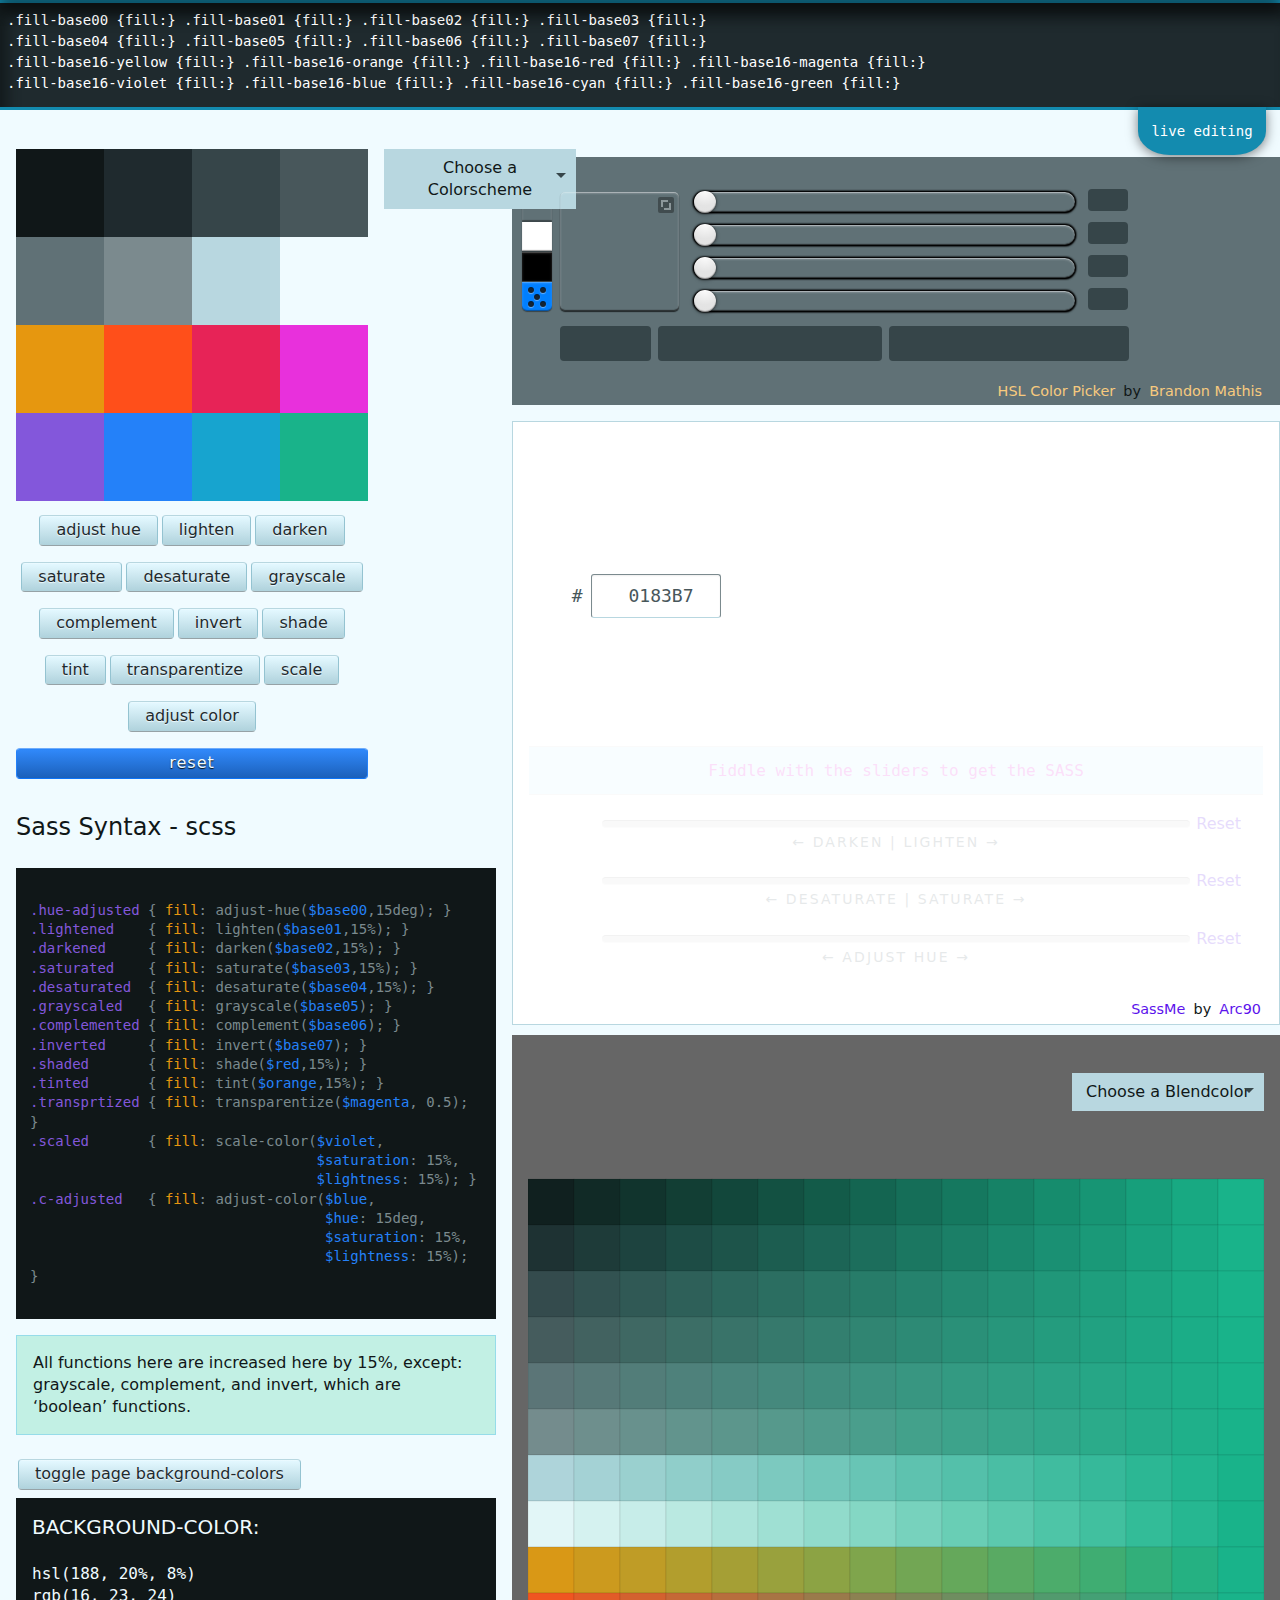
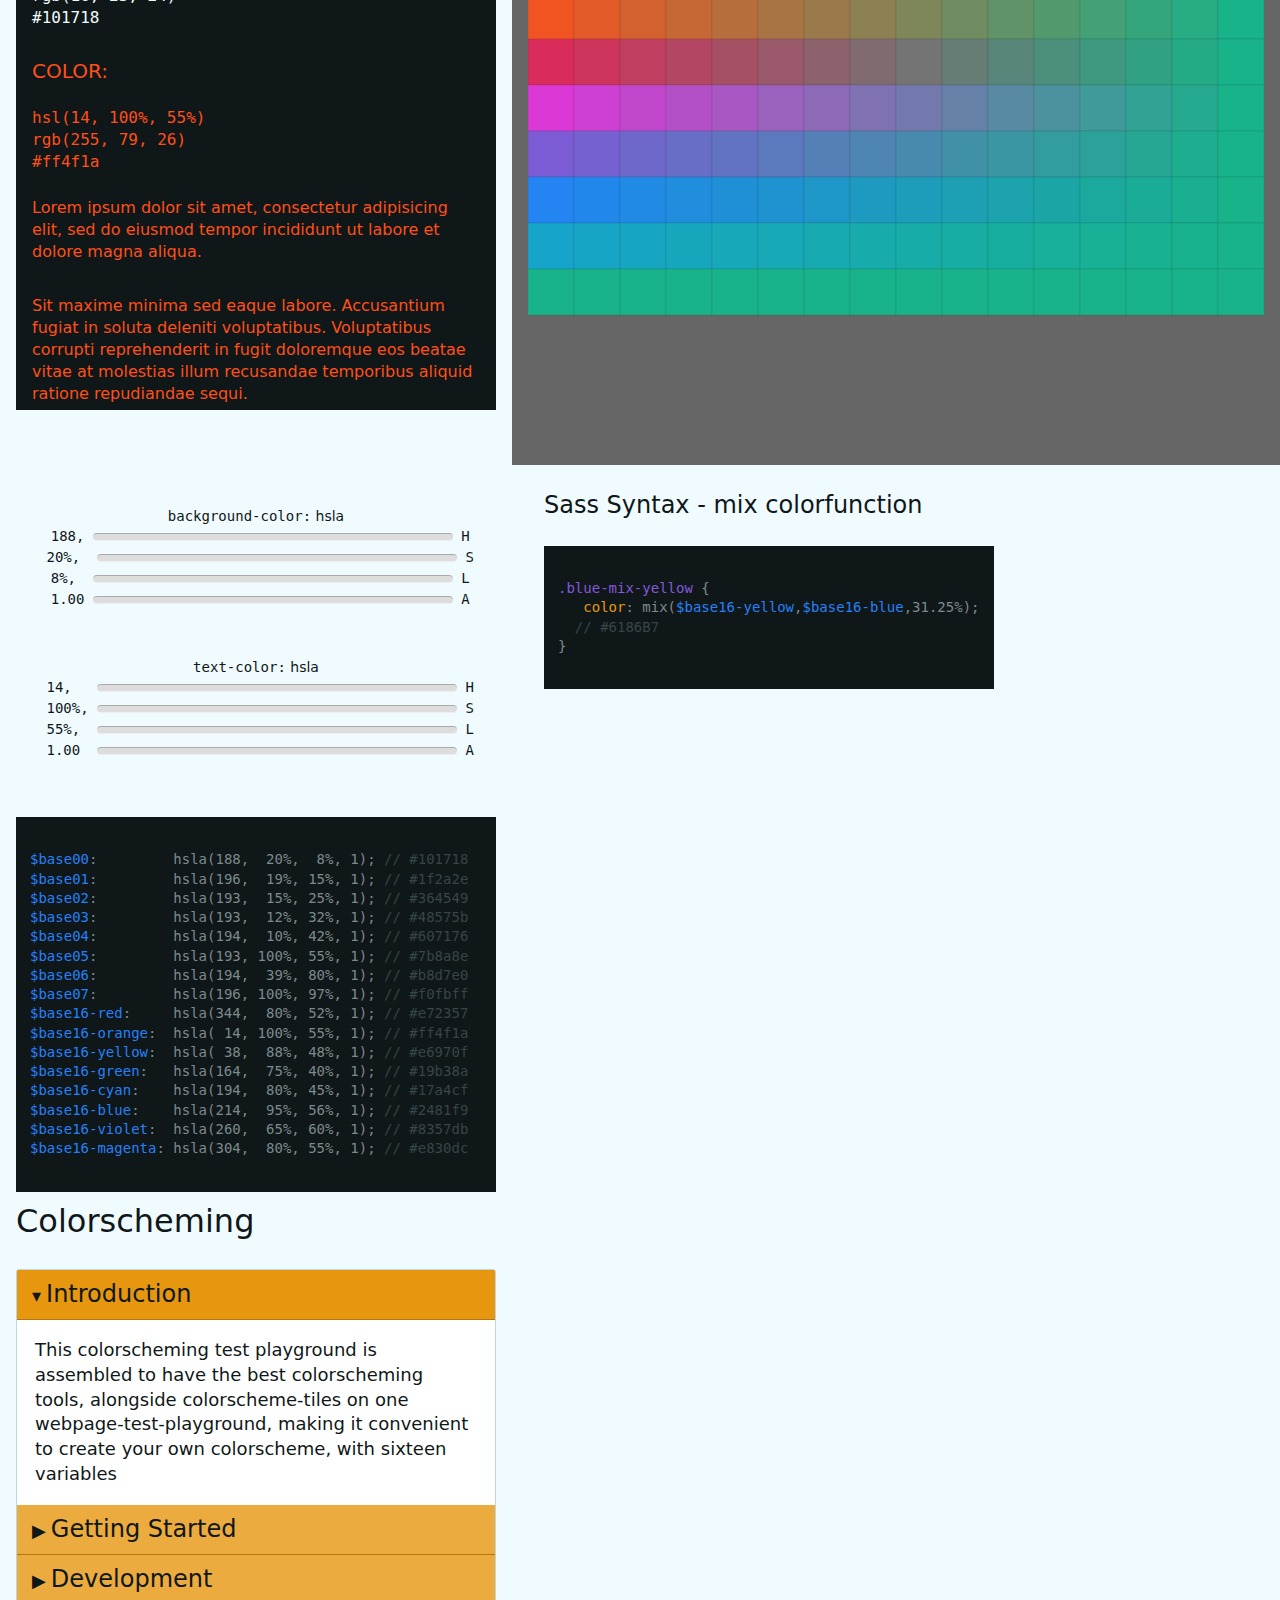
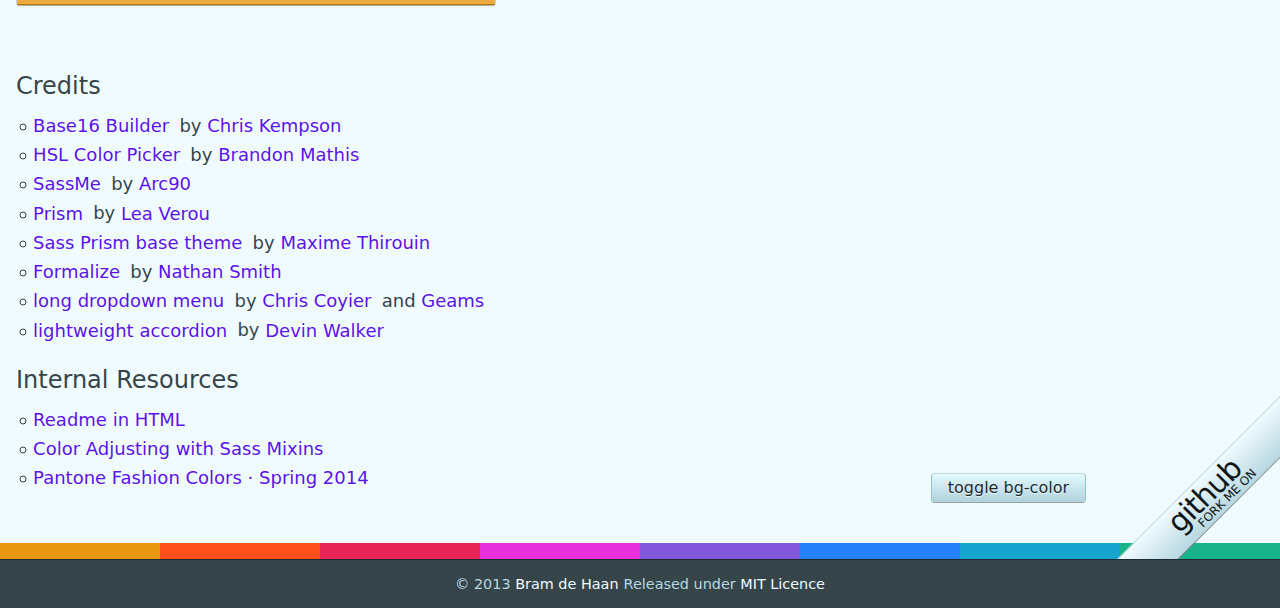
==== commit b83a14f1: "added pantone spring 2015 - some sass edits" ====
--- a/colorscheming/index.html
+++ b/colorscheming/index.html
@@ -43,7 +43,7 @@
 
     <div class="colorscheme">
       <div id="svg-container" class="colorscheme-tiles">
-        <svg version="1.1" xmlns="http://www.w3.org/2000/svg" xmlns:xlink="http://www.w3.org/1999/xlink" x="0px" y="0px" width="352px" height="352px" viewBox="0 0 352 352" enable-background="new 0 0 352 352" xml:space="preserve" id="svgPic">
+        <svg version="1.1" xmlns="http://www.w3.org/2000/svg" viewBox="0 0 352 352" id="svgPic">
           <g>
           <rect                 class="fill-base00"         width="88" height="88"/>
           <rect x="88"          class="fill-base01"         width="88" height="88"/>
@@ -648,6 +648,7 @@
           <li><a class="styleswitch switchto-ctiles16-monokai" href="?ctiles16-monokai.css" title="ctiles16-monokai">Monokai</a></li>
           <li><a class="styleswitch switchto-ctiles16-ocean" href="?ctiles16-ocean.css" title="ctiles16-ocean">Ocean</a></li>
           <li><a class="styleswitch switchto-ctiles16-railscasts" href="?ctiles16-railscasts.css" title="ctiles16-railscasts">Railscasts</a></li>
+          <li><a class="styleswitch switchto-ctiles16-bakelite" href="?ctiles16-bakelite.css" title="ctiles16-bakelite">Bakelite</a></li>
           <!-- <li><a class="styleswitch switchto-ctiles16-shapeshifter" href="?ctiles16-shapeshifter.css" title="ctiles16-shapeshifter">Shapeshifter</a></li> -->
           <li><a class="styleswitch switchto-ctiles16-solarized" href="?ctiles16-solarized.css" title="ctiles16-solarized">Solarized</a></li>
           <li><a class="styleswitch switchto-ctiles16-tomorrow" href="?ctiles16-tomorrow.css" title="ctiles16-tomorrow">Tomorrow</a></li>
@@ -657,8 +658,9 @@
           <li><a class="styleswitch switchto-ctiles16-atelierseaside is-selected" href="?ctiles16-atelierseaside" title="ctiles16-atelierseaside">Atelierseaside</a></li>
           <li><a class="styleswitch switchto-ctiles16-atelierdune" href="?ctiles16-atelierdune" title="ctiles16-atelierdune">Atelierdune</a></li>
           <li><a class="styleswitch switchto-ctiles16-flatui" href="?ctiles16-flatui" title="flat ui">Flatui</a></li>
-          <li><a class="styleswitch switchto-ctiles16-pantone2014spring" href="?ctiles16-pantone2014spring" title="pantone 2014 spring">Pantone Spring 2014</a></li>
-          <!-- <li><a class="styleswitch switchto-ctiles16-newdefaults" href="?ctiles16-newdefaults" title="newdefaults">New Defaults</a></li> -->
+          <li><a class="styleswitch switchto-ctiles16-pantone2014spring" href="?ctiles16-pantone2014spring" title="pantone 2014 spring">Pantone Spring 2014</a></li> 
+          <li><a class="styleswitch switchto-ctiles16-kitchen" href="?ctiles16-kitchen.css" title="ctiles16-kitchen">Kitchen</a></li> 
+          <li><a class="styleswitch switchto-ctiles16-studio" href="?ctiles16-studio.css" title="ctiles16-studio">Studio</a></li>
         </ul>
         </li>
       </ul>
@@ -672,23 +674,24 @@
       <small>&copy; 2013 <a href="http://atelierbramdehaan.nl/">Bram de Haan</a></small>
       <small>Released under <a href="http://atelierbram.mit-license.org">MIT Licence</a></small>
     </div>
-    <div class="box--forkme"><a href="http://github.com/atelierbram/c-tiles16" target="_blank" class="forkme">github<span>fork me on</span></a></div>
+    <div class="box--forkme"><a href="http://github.com/atelierbram/c-tiles16" class="forkme">github<span>fork me on</span></a></div>
   </footer>
 
   <script src="//ajax.googleapis.com/ajax/libs/jquery/1.10.2/jquery.min.js"></script>
   <script>window.jQuery || document.write('<script src="../assets/js/libs/jquery-1.10.2.min.js"><\/script>')</script>
 
-  <!-- <script src="../assets/js/dropdown-menu.js"></script> -->
+  <!-- <script src="../assets/js/dropdown&#45;menu.js"></script> -->
   <!-- <script src="../assets/js/styleswitcher.js"></script> -->
   <!-- <script src="../assets/js/buttons.js"></script> -->
-  <!-- <script src="../assets/js/text-color.js"></script> -->
-  <!-- <script src="../assets/js/color-functions.js"></script> -->
-  <!-- <script src="../assets/js/hsl-picker-max.js"></script> -->
-  <!-- <script src="../assets/js/arc90-Color.js"></script> -->
-  <!-- <script src="../assets/js/arc90-Transforms.js"></script> -->
+  <!-- <script src="../assets/js/text&#45;color.js"></script> -->
+  <!-- <script src="../assets/js/color&#45;functions.js"></script> -->
+  <!-- <script src="../assets/js/hsl&#45;picker&#45;max.js"></script> -->
+  <!-- <script src="../assets/js/arc90&#45;Color.js"></script> -->
+  <!-- <script src="../assets/js/arc90&#45;Transforms.js"></script> -->
   <!-- <script src="../assets/js/arc90.js"></script> -->
-  <!-- <script src="../assets/js/libs/prism-comp-scss.min.js"></script> -->
-  <script src="../assets/js/ctiles.min.js"></script>
+  <!-- <script src="../assets/js/libs/prism&#45;comp&#45;scss.min.js"></script> -->
+  <!-- <script src="../assets/js/ctiles.min.js"></script> -->
+  <script src="../assets/js/ctiles.js"></script>
   <!--initiate hslpicker-->
   <script>
 $(document).ready(function(){
--- a/assets/css/ctiles16-custom.css
+++ b/assets/css/ctiles16-custom.css
@@ -1 +1,14126 @@
-@font-face{font-family:'pt_sans_narrowregular';src:url("../type/ptsans/narrow-regular/PTN57F-webfont.eot");src:url("../type/ptsans/narrow-regular/PTN57F-webfont.eot?#iefix") format("embedded-opentype"),url("../type/ptsans/narrow-regular/PTN57F-webfont.woff") format("woff"),url("../type/ptsans/narrow-regular/PTN57F-webfont.ttf") format("truetype"),url("../type/ptsans/narrow-regular/PTN57F-webfont.svg#pt_sans_narrowregular") format("svg");font-weight:400;font-style:normal}@font-face{font-family:'pt_sans_narrowbold';src:url("../type/ptsans/narrow-bold/PTN77F-webfont.eot");src:url("../type/ptsans/narrow-bold/PTN77F-webfont.eot?#iefix") format("embedded-opentype"),url("../type/ptsans/narrow-bold/PTN77F-webfont.woff") format("woff"),url("../type/ptsans/narrow-bold/PTN77F-webfont.ttf") format("truetype"),url("../type/ptsans/narrow-bold/PTN77F-webfont.svg#pt_sans_narrowbold") format("svg");font-weight:400;font-style:normal}@font-face{font-family:'cuprumbold';src:url("../type/cuprum/Cuprum-Bold-webfont.eot");src:url("../type/cuprum/Cuprum-Bold-webfont.eot?#iefix") format("embedded-opentype"),url("../type/cuprum/Cuprum-Bold-webfont.woff") format("woff"),url("../type/cuprum/Cuprum-Bold-webfont.ttf") format("truetype"),url("../type/cuprum/Cuprum-Bold-webfont.svg#cuprumbold") format("svg");font-weight:400;font-style:normal}.fill-base00{fill:#101718}.fill-base01{fill:#1f2a2e}.fill-base02{fill:#364549}.fill-base03{fill:#48575b}.fill-base04{fill:#607176}.fill-base05{fill:#7b8a8e}.fill-base06{fill:#b8d7e0}.fill-base07{fill:#f0fbff}.fill-base16-red{fill:#e72357}.fill-base16-orange{fill:#ff4f1a}.fill-base16-yellow{fill:#e6970f}.fill-base16-green{fill:#19b38a}.fill-base16-cyan{fill:#17a4cf}.fill-base16-blue{fill:#2481f9}.fill-base16-violet{fill:#8357db}.fill-base16-magenta{fill:#e830dc}.is-hue-adjusted .fill-base00{fill:#101518}.is-hue-adjusted .fill-base01{fill:#1f262e}.is-hue-adjusted .fill-base02{fill:#364049}.is-hue-adjusted .fill-base03{fill:#48525b}.is-hue-adjusted .fill-base04{fill:#606b76}.is-hue-adjusted .fill-base05{fill:#7b858e}.is-hue-adjusted .fill-base06{fill:#b8cde0}.is-hue-adjusted .fill-base07{fill:#f0f7ff}.is-hue-adjusted .fill-base16-red{fill:#e72326}.is-hue-adjusted .fill-base16-orange{fill:#ff881a}.is-hue-adjusted .fill-base16-yellow{fill:#e6cd0f}.is-hue-adjusted .fill-base16-green{fill:#19b3b1}.is-hue-adjusted .fill-base16-cyan{fill:#1776cf}.is-hue-adjusted .fill-base16-blue{fill:#244cf9}.is-hue-adjusted .fill-base16-violet{fill:#a457db}.is-hue-adjusted .fill-base16-magenta{fill:#e830ae}.is-lightened .fill-base00{fill:#2f4346}.is-lightened .fill-base01{fill:#3e545c}.is-lightened .fill-base02{fill:#576f75}.is-lightened .fill-base03{fill:#6a8086}.is-lightened .fill-base04{fill:#86979d}.is-lightened .fill-base05{fill:#a4afb1}.is-lightened .fill-base06{fill:#edf5f7}.is-lightened .fill-base07{fill:#fff}.is-lightened .fill-base16-red{fill:#ef688c}.is-lightened .fill-base16-orange{fill:#ff8a66}.is-lightened .fill-base16-yellow{fill:#f3b74e}.is-lightened .fill-base16-green{fill:#36e3b5}.is-lightened .fill-base16-cyan{fill:#48c5eb}.is-lightened .fill-base16-blue{fill:#6eacfb}.is-lightened .fill-base16-violet{fill:#b296e9}.is-lightened .fill-base16-magenta{fill:#f075e8}.is-darkened .fill-base00,.is-darkened .fill-base01{fill:#000}.is-darkened .fill-base02{fill:#151b1d}.is-darkened .fill-base03{fill:#262e30}.is-darkened .fill-base04{fill:#3e494c}.is-darkened .fill-base05{fill:#576266}.is-darkened .fill-base06{fill:#83b9c9}.is-darkened .fill-base07{fill:#a4e7ff}.is-darkened .fill-base16-red{fill:#ab133b}.is-darkened .fill-base16-orange{fill:#cd2f00}.is-darkened .fill-base16-yellow{fill:#9e680a}.is-darkened .fill-base16-green{fill:#107056}.is-darkened .fill-base16-cyan{fill:#0f6d8a}.is-darkened .fill-base16-blue{fill:#065ccb}.is-darkened .fill-base16-violet{fill:#5a29bd}.is-darkened .fill-base16-magenta{fill:#b714ad}.is-saturated .fill-base00{fill:#0d191b}.is-saturated .fill-base01{fill:#192d34}.is-saturated .fill-base02{fill:#2c4b53}.is-saturated .fill-base03{fill:#3c5e67}.is-saturated .fill-base04{fill:#507a86}.is-saturated .fill-base05{fill:#6995a0}.is-saturated .fill-base06{fill:#b0dbe8}.is-saturated .fill-base07{fill:#f0fbff}.is-saturated .fill-base16-red{fill:#f9114e}.is-saturated .fill-base16-orange{fill:#ff4f1a}.is-saturated .fill-base16-yellow{fill:#f59b00}.is-saturated .fill-base16-green{fill:#0ac291}.is-saturated .fill-base16-cyan{fill:#06ade0}.is-saturated .fill-base16-blue{fill:#1e80ff}.is-saturated .fill-base16-violet{fill:#7e48ea}.is-saturated .fill-base16-magenta{fill:#f91feb}.is-desaturated .fill-base00{fill:#131515}.is-desaturated .fill-base01{fill:#252728}.is-desaturated .fill-base02{fill:#404040}.is-desaturated .fill-base03{fill:#525252}.is-desaturated .fill-base04{fill:#6b6b6b}.is-desaturated .fill-base05{fill:#858585}.is-desaturated .fill-base06{fill:#c0d3d8}.is-desaturated .fill-base07{fill:#f1fafe}.is-desaturated .fill-base16-red{fill:#d53560}.is-desaturated .fill-base16-orange{fill:#ee582b}.is-desaturated .fill-base16-yellow{fill:#d49221}.is-desaturated .fill-base16-green{fill:#28a483}.is-desaturated .fill-base16-cyan{fill:#289bbe}.is-desaturated .fill-base16-blue{fill:#3583e8}.is-desaturated .fill-base16-violet{fill:#86c}.is-desaturated .fill-base16-magenta{fill:#d741cd}.is-grayscaled .fill-base00{fill:#141414}.is-grayscaled .fill-base01{fill:#272727}.is-grayscaled .fill-base02{fill:#404040}.is-grayscaled .fill-base03{fill:#525252}.is-grayscaled .fill-base04{fill:#6b6b6b}.is-grayscaled .fill-base05{fill:#858585}.is-grayscaled .fill-base06{fill:#ccc}.is-grayscaled .fill-base07{fill:#f8f8f8}.is-grayscaled .fill-base16-red{fill:#858585}.is-grayscaled .fill-base16-orange{fill:#8d8c8c}.is-grayscaled .fill-base16-yellow{fill:#7b7b7b}.is-grayscaled .fill-base16-green{fill:#666}.is-grayscaled .fill-base16-cyan{fill:#737373}.is-grayscaled .fill-base16-blue{fill:#8f8f8f}.is-grayscaled .fill-base16-violet{fill:#999}.is-grayscaled .fill-base16-magenta{fill:#8c8c8c}.is-complemented .fill-base00{fill:#181110}.is-complemented .fill-base01{fill:#2e231f}.is-complemented .fill-base02{fill:#493a36}.is-complemented .fill-base03{fill:#5b4c48}.is-complemented .fill-base04{fill:#766560}.is-complemented .fill-base05{fill:#8e7f7b}.is-complemented .fill-base06{fill:#e0c1b8}.is-complemented .fill-base07{fill:#fff4f0}.is-complemented .fill-base16-red{fill:#23e7b3}.is-complemented .fill-base16-orange{fill:#1acaff}.is-complemented .fill-base16-yellow{fill:#0f5ee6}.is-complemented .fill-base16-green{fill:#b31942}.is-complemented .fill-base16-cyan{fill:#cf4217}.is-complemented .fill-base16-blue{fill:#f99c24}.is-complemented .fill-base16-violet{fill:#afdb57}.is-complemented .fill-base16-magenta{fill:#30e83c}.is-inverted .fill-base00{fill:#efe8e7}.is-inverted .fill-base01{fill:#e0d5d1}.is-inverted .fill-base02{fill:#c9bab6}.is-inverted .fill-base03{fill:#b7a8a4}.is-inverted .fill-base04{fill:#9f8e89}.is-inverted .fill-base05{fill:#847571}.is-inverted .fill-base06{fill:#47281f}.is-inverted .fill-base07{fill:#0f0400}.is-inverted .fill-base16-red{fill:#18dca8}.is-inverted .fill-base16-orange{fill:#00b0e5}.is-inverted .fill-base16-yellow{fill:#1968f0}.is-inverted .fill-base16-green{fill:#e64c75}.is-inverted .fill-base16-cyan{fill:#e85b30}.is-inverted .fill-base16-blue{fill:#db7e06}.is-inverted .fill-base16-violet{fill:#7ca824}.is-inverted .fill-base16-magenta{fill:#17cf23}.is-shaded .fill-base00{fill:#0d1314}.is-shaded .fill-base01{fill:#1a2327}.is-shaded .fill-base02{fill:#2d3a3e}.is-shaded .fill-base03{fill:#3d494d}.is-shaded .fill-base04{fill:#516064}.is-shaded .fill-base05{fill:#687578}.is-shaded .fill-base06{fill:#9cb6be}.is-shaded .fill-base07{fill:#ccd5d8}.is-shaded .fill-base16-red{fill:#c41d49}.is-shaded .fill-base16-orange{fill:#d84316}.is-shaded .fill-base16-yellow{fill:#c3800c}.is-shaded .fill-base16-green{fill:#159875}.is-shaded .fill-base16-cyan{fill:#138baf}.is-shaded .fill-base16-blue{fill:#1e6dd3}.is-shaded .fill-base16-violet{fill:#6f49ba}.is-shaded .fill-base16-magenta{fill:#c528bb}.is-tinted .fill-base00{fill:#33393a}.is-tinted .fill-base01{fill:#40494d}.is-tinted .fill-base02{fill:#546064}.is-tinted .fill-base03{fill:#637073}.is-tinted .fill-base04{fill:#77868a}.is-tinted .fill-base05{fill:#8e9b9e}.is-tinted .fill-base06{fill:#c2dde4}.is-tinted .fill-base07{fill:#f2fbff}.is-tinted .fill-base16-red{fill:#ea4470}.is-tinted .fill-base16-orange{fill:#ff693c}.is-tinted .fill-base16-yellow{fill:#e9a633}.is-tinted .fill-base16-green{fill:#3bbe9b}.is-tinted .fill-base16-cyan{fill:#39b1d6}.is-tinted .fill-base16-blue{fill:#4493f9}.is-tinted .fill-base16-violet{fill:#9570e0}.is-tinted .fill-base16-magenta{fill:#eb4fe1}.is-transparentized .fill-base00{fill:rgba(16,23,24,.5)}.is-transparentized .fill-base01{fill:rgba(31,42,46,.5)}.is-transparentized .fill-base02{fill:rgba(54,69,73,.5)}.is-transparentized .fill-base03{fill:rgba(72,87,91,.5)}.is-transparentized .fill-base04{fill:rgba(96,113,118,.5)}.is-transparentized .fill-base05{fill:rgba(123,138,142,.5)}.is-transparentized .fill-base06{fill:rgba(184,215,224,.5)}.is-transparentized .fill-base07{fill:rgba(240,251,255,.5)}.is-transparentized .fill-base16-red{fill:rgba(231,35,87,.5)}.is-transparentized .fill-base16-orange{fill:rgba(255,79,26,.5)}.is-transparentized .fill-base16-yellow{fill:rgba(230,151,15,.5)}.is-transparentized .fill-base16-green{fill:rgba(25,179,138,.5)}.is-transparentized .fill-base16-cyan{fill:rgba(23,164,207,.5)}.is-transparentized .fill-base16-blue{fill:rgba(36,129,249,.5)}.is-transparentized .fill-base16-violet{fill:rgba(131,87,219,.5)}.is-transparentized .fill-base16-magenta{fill:rgba(232,48,220,.5)}.is-scaled .fill-base00{fill:#264549}.is-scaled .fill-base01{fill:#31515d}.is-scaled .fill-base02{fill:#436b76}.is-scaled .fill-base03{fill:#517b86}.is-scaled .fill-base04{fill:#63919f}.is-scaled .fill-base05{fill:#80a4ad}.is-scaled .fill-base06{fill:#bfdfe9}.is-scaled .fill-base07{fill:#f2fcff}.is-scaled .fill-base16-red{fill:#ee416f}.is-scaled .fill-base16-orange{fill:#ff693c}.is-scaled .fill-base16-yellow{fill:#f3a929}.is-scaled .fill-base16-green{fill:#1ae0ab}.is-scaled .fill-base16-cyan{fill:#25bdeb}.is-scaled .fill-base16-blue{fill:#4494fb}.is-scaled .fill-base16-violet{fill:#946ce5}.is-scaled .fill-base16-magenta{fill:#ee4ce4}.is-color-adjusted .fill-base00{fill:#263f4f}.is-color-adjusted .fill-base01{fill:#324c67}.is-color-adjusted .fill-base02{fill:#476884}.is-color-adjusted .fill-base03{fill:#587a98}.is-color-adjusted .fill-base04{fill:#7693ad}.is-color-adjusted .fill-base05{fill:#98acbe}.is-color-adjusted .fill-base06{fill:#ebf3f9}.is-color-adjusted .fill-base07{fill:#fff}.is-color-adjusted .fill-base16-red{fill:#fb5b5e}.is-color-adjusted .fill-base16-orange{fill:#ffb066}.is-color-adjusted .fill-base16-yellow{fill:#ffe942}.is-color-adjusted .fill-base16-green{fill:#24f4f1}.is-color-adjusted .fill-base16-cyan{fill:#399cfa}.is-color-adjusted .fill-base16-blue{fill:#6a86ff}.is-color-adjusted .fill-base16-violet{fill:#c88cf2}.is-color-adjusted .fill-base16-magenta{fill:#fb69cd}.bg-base00{background-color:#101718}.bg-base01{background-color:#1f2a2e}.bg-base02{background-color:#364549}.bg-base03{background-color:#48575b}.bg-base04{background-color:#607176}.bg-base05{background-color:#7b8a8e}.bg-base06{background-color:#b8d7e0}.bg-base07{background-color:#f0fbff}.bg-base16-yellow{background-color:#e6970f}.bg-base16-orange{background-color:#ff4f1a}.bg-base16-red{background-color:#e72357}.bg-base16-magenta{background-color:#e830dc}.bg-base16-violet{background-color:#8357db}.bg-base16-blue{background-color:#2481f9}.bg-base16-cyan{background-color:#17a4cf}.bg-base16-green{background-color:#19b38a}.arc90-listItem,body{padding:0}.arc90-listItem,body,.tagline{margin:0;border:0;vertical-align:baseline}.article h2,.article h3,.subfooter h3,.subfooter li,.test-textcolor h4{margin:0;padding:0;border:0;vertical-align:baseline}h1,.forkme{font-family:cuprumbold,AvenirNextCondensed-DemiBold,Calibri,Corbel,"Myriad Pro",Myriad,"DejaVu Sans Condensed","Lucida Grande","Lucida Sans Unicode","Lucida Sans","DejaVu Sans",Tahoma,Verdana,sans-serif;font-weight:400}.btn,h2,h3,h4,h5,h6,em,.content b,.accordion-header{font-family:pt_sans_narrowbold,AvenirNextCondensed-Bold,DejaVuSansCondensed,"Lucida Grande",Corbel,"DejaVu Sans","Bitstream Vera Sans","Liberation Sans",Verdana,"Verdana Ref",sans-serif;font-weight:400}code[class*="language-"],pre[class*="language-"],input#arc90-color,.arc90-swatchContainer .arc90-swatch,.arc90-codeOutput .arc90-input{font-family:Consolas,Menlo,Monaco,"Andale Mono WT","Andale Mono","Lucida Console","Lucida Sans Typewriter","DejaVu Sans Mono","Bitstream Vera Sans Mono","Liberation Mono","Nimbus Mono L","Courier New",Courier,monospace;font-weight:400}input{font-weight:400}.hslpicker input,code,kbd,pre,samp,style[contenteditable],.output,.output--text{font-family:Consolas,Menlo,Monaco,"Andale Mono WT","Andale Mono","Lucida Console","Lucida Sans Typewriter","DejaVu Sans Mono","Bitstream Vera Sans Mono","Liberation Mono","Nimbus Mono L","Courier New",Courier,monospace;font-weight:400}.drop>a,.footer,.content .colorscheme-tiles{text-align:center}.note,.output,.output--text,.pad{padding:1em!important}.color-sliders{padding-top:1em;padding-bottom:1em}.article footer{margin-top:1em}.tagline,.footer{background-image:-webkit-gradient(linear,left top,right top,from(#e6970f),color-stop(12.5%,#e6970f),color-stop(12.5%,#ff4f1a),color-stop(25%,#ff4f1a),color-stop(25%,#e72357),color-stop(37.5%,#e72357),color-stop(37.5%,#e830dc),color-stop(50%,#e830dc),color-stop(50%,#8357db),color-stop(62.5%,#8357db),color-stop(62.5%,#2481f9),color-stop(75%,#2481f9),color-stop(75%,#17a4cf),color-stop(87.5%,#17a4cf),color-stop(87.5%,#19b38a),to(#19b38a));background-image:-webkit-linear-gradient(left,#e6970f,#e6970f 12.5%,#ff4f1a 12.5%,#ff4f1a 25%,#e72357 25%,#e72357 37.5%,#e830dc 37.5%,#e830dc 50%,#8357db 50%,#8357db 62.5%,#2481f9 62.5%,#2481f9 75%,#17a4cf 75%,#17a4cf 87.5%,#19b38a 87.5%,#19b38a);background-image:linear-gradient(to right,#e6970f,#e6970f 12.5%,#ff4f1a 12.5%,#ff4f1a 25%,#e72357 25%,#e72357 37.5%,#e830dc 37.5%,#e830dc 50%,#8357db 50%,#8357db 62.5%,#2481f9 62.5%,#2481f9 75%,#17a4cf 75%,#17a4cf 87.5%,#19b38a 87.5%,#19b38a)}.dropdown li{font-weight:700;float:right;width:192px;position:relative;background:#b8d7e0}.dropdown a:hover{color:#000}.dropdown li a{display:block;padding:.5em;color:#101718;position:relative;z-index:4;text-decoration:none;font-weight:300}.dropdown li a:hover,.dropdown li a.hover{background:#17a4cf;position:relative;color:#f0fbff}.dropdown ul{display:none;position:absolute;top:0;left:0;width:192px;z-index:3}.dropdown ul li{font-weight:400;background:#f0fbff;color:#101718;border-top:1px solid #fff;border-bottom:1px solid #b8d7e0}.dropdown ul li a{display:block;color:#1f2a2e!important;background:#fdfeff!important}.dropdown .is-selected,.dropdown ul li a:hover{display:block;background:#17a4cf!important;color:#fff!important}.drop>a{position:relative}.drop>a:after{content:"";position:absolute;right:10px;top:40%;border-left:5px solid transparent;border-top:5px solid #364549;border-right:5px solid transparent;z-index:999}.drop>a:hover:after{content:"";border-left:5px solid transparent;border-top:5px solid #f0fbff;border-right:5px solid transparent}.btn{-webkit-appearance:none;border-radius:4px;-webkit-background-clip:padding-box;background-clip:padding-box;border:1px solid;border-color:#b8d7e0 #94c3d1 #96a2a6;cursor:pointer;color:#1f2a2e;display:inline-block;outline:0;overflow:visible;margin:.5em .125em;padding:.25em 1em .35em;text-shadow:#f0fbff 0 1px 1px;text-decoration:none;vertical-align:top;width:auto;background-color:#e3f8ff;background-image:-webkit-gradient(linear,left top,left bottom,from(#f0fbff),color-stop(1px,#e3f8ff),to(#afd2dc));background-image:-webkit-linear-gradient(top,#f0fbff,#e3f8ff 1px,#afd2dc);background-image:linear-gradient(to bottom,#f0fbff,#e3f8ff 1px,#afd2dc)}.btn:hover{background-color:#f0fbff;background-image:-webkit-gradient(linear,left top,left bottom,from(#fdfeff),color-stop(1px,#f0fbff),to(#c1dce4));background-image:-webkit-linear-gradient(top,#fdfeff,#f0fbff 1px,#c1dce4);background-image:linear-gradient(to bottom,#fdfeff,#f0fbff 1px,#c1dce4);text-decoration:none}.btn:active{background-image:-webkit-gradient(linear,left top,left bottom,from(#afd2dc),to(#e3f8ff));background-image:-webkit-linear-gradient(top,#afd2dc,#e3f8ff);background-image:linear-gradient(to bottom,#afd2dc,#e3f8ff);-webkit-box-shadow:rgba(0,0,0,.25)inset 0 1px 2px 0;box-shadow:rgba(0,0,0,.25)inset 0 1px 2px 0;border-color:#7b8a8e #b8d7e0 #89969a}.btn:invalid{-webkit-box-shadow:none;box-shadow:none}.btn:focus{-webkit-box-shadow:#2481f9 0 0 5px 0;box-shadow:#2481f9 0 0 5px 0;z-index:1}.btn--bg-toggle{float:none;position:absolute;right:12em;bottom:2em}.btn--top-action{position:absolute;right:1em;top:3.7em;cursor:pointer;z-index:9}.btn--base00,.bg-base00 .btn--ctiles{border-color:#1f2a2e #101718 #0b1010;color:#f0fbff;text-shadow:none;background-color:#101718;background-image:-webkit-gradient(linear,left top,left bottom,from(#364549),color-stop(1px,#7b8a8e),to(#101718));background-image:-webkit-linear-gradient(top,#364549,#7b8a8e 1px,#101718);background-image:linear-gradient(to bottom,#364549,#7b8a8e 1px,#101718);letter-spacing:1px;word-spacing:-1px}.btn--base00:hover,.bg-base00 .btn--ctiles:hover{background-color:#1f2a2e;background-image:-webkit-gradient(linear,left top,left bottom,from(#48575b),color-stop(1px,#a4afb1),to(#1f2a2e));background-image:-webkit-linear-gradient(top,#48575b,#a4afb1 1px,#1f2a2e);background-image:linear-gradient(to bottom,#48575b,#a4afb1 1px,#1f2a2e)}.btn--base00:active,.bg-base00 .btn--ctiles:active{background-image:-webkit-gradient(linear,left top,left bottom,from(#101718),to(#364549));background-image:-webkit-linear-gradient(top,#101718,#364549);background-image:linear-gradient(to bottom,#101718,#364549);-webkit-box-shadow:rgba(255,255,255,.25)inset 0 1px 2px 0;box-shadow:rgba(255,255,255,.25)inset 0 1px 2px 0;border-color:#364549 #2b373a}.btn--base01,.bg-base01 .btn--ctiles{border-color:#364549 #1f2a2e #1a2326;color:#f0fbff;text-shadow:none;background-color:#1f2a2e;background-image:-webkit-gradient(linear,left top,left bottom,from(#48575b),color-stop(1px,#818f93),to(#1f2a2e));background-image:-webkit-linear-gradient(top,#48575b,#818f93 1px,#1f2a2e);background-image:linear-gradient(to bottom,#48575b,#818f93 1px,#1f2a2e);letter-spacing:1px;word-spacing:-1px}.btn--base01:hover,.bg-base01 .btn--ctiles:hover{background-color:#1f2a2e;background-image:-webkit-gradient(linear,left top,left bottom,from(#607176),color-stop(1px,#c2dde4),to(#364549));background-image:-webkit-linear-gradient(top,#607176,#c2dde4 1px,#364549);background-image:linear-gradient(to bottom,#607176,#c2dde4 1px,#364549)}.btn--base01:active,.bg-base01 .btn--ctiles:active{background-image:-webkit-gradient(linear,left top,left bottom,from(#1f2a2e),to(#48575b));background-image:-webkit-linear-gradient(top,#1f2a2e,#48575b);background-image:linear-gradient(to bottom,#1f2a2e,#48575b);-webkit-box-shadow:rgba(255,255,255,.25)inset 0 1px 2px 0;box-shadow:rgba(255,255,255,.25)inset 0 1px 2px 0;border-color:#48575b #3d494d}.btn--base02,.bg-base02 .btn--ctiles{border-color:#48575b #364549 #313e42;color:#f0fbff;text-shadow:none;background-color:#364549;background-image:-webkit-gradient(linear,left top,left bottom,from(#607176),color-stop(1px,#c0c7c9),to(#364549));background-image:-webkit-linear-gradient(top,#607176,#c0c7c9 1px,#364549);background-image:linear-gradient(to bottom,#607176,#c0c7c9 1px,#364549);letter-spacing:1px;word-spacing:-1px}.btn--base02:hover,.bg-base02 .btn--ctiles:hover{background-color:#1f2a2e;background-image:-webkit-gradient(linear,left top,left bottom,from(#7b8a8e),color-stop(1px,#a4afb1),to(#48575b));background-image:-webkit-linear-gradient(top,#7b8a8e,#a4afb1 1px,#48575b);background-image:linear-gradient(to bottom,#7b8a8e,#a4afb1 1px,#48575b)}.btn--base02:active,.bg-base02 .btn--ctiles:active{background-image:-webkit-gradient(linear,left top,left bottom,from(#48575b),to(#7b8a8e));background-image:-webkit-linear-gradient(top,#48575b,#7b8a8e);background-image:linear-gradient(to bottom,#48575b,#7b8a8e);-webkit-box-shadow:rgba(255,255,255,.25)inset 0 1px 2px 0;box-shadow:rgba(255,255,255,.25)inset 0 1px 2px 0;border-color:#607176 #556468}.btn--base03,.bg-base03 .btn--ctiles{border-color:#607176 #48575b #425054;color:#f0fbff;text-shadow:none;background-color:#48575b;background-image:-webkit-gradient(linear,left top,left bottom,from(#7b8a8e),color-stop(1px,#c0c7c9),to(#48575b));background-image:-webkit-linear-gradient(top,#7b8a8e,#c0c7c9 1px,#48575b);background-image:linear-gradient(to bottom,#7b8a8e,#c0c7c9 1px,#48575b);letter-spacing:1px;word-spacing:-1px}.btn--base03:hover,.bg-base03 .btn--ctiles:hover{background-color:#607176;background-image:-webkit-gradient(linear,left top,left bottom,from(#7b8a8e),color-stop(1px,#dbdfe0),to(#607176));background-image:-webkit-linear-gradient(top,#7b8a8e,#dbdfe0 1px,#607176);background-image:linear-gradient(to bottom,#7b8a8e,#dbdfe0 1px,#607176)}.btn--base03:active,.bg-base03 .btn--ctiles:active{background-image:-webkit-gradient(linear,left top,left bottom,from(#101718),to(#364549));background-image:-webkit-linear-gradient(top,#101718,#364549);background-image:linear-gradient(to bottom,#101718,#364549);-webkit-box-shadow:rgba(255,255,255,.25)inset 0 1px 2px 0;box-shadow:rgba(255,255,255,.25)inset 0 1px 2px 0;border-color:#7b8a8e #6e7d81}.btn--base06,.bg-base06 .btn--ctiles{border-color:#b8d7e0 #94c3d1 #96a2a6;color:#1f2a2e;text-shadow:#f0fbff 0 1px 1px;background-color:#e3f8ff;background-image:-webkit-gradient(linear,left top,left bottom,from(#f0fbff),color-stop(1px,#e3f8ff),to(#afd2dc));background-image:-webkit-linear-gradient(top,#f0fbff,#e3f8ff 1px,#afd2dc);background-image:linear-gradient(to bottom,#f0fbff,#e3f8ff 1px,#afd2dc)}.btn--base06:hover,.bg-base06 .btn--ctiles:hover{background-color:#f0fbff;background-image:-webkit-gradient(linear,left top,left bottom,from(#fdfeff),color-stop(1px,#f0fbff),to(#c1dce4));background-image:-webkit-linear-gradient(top,#fdfeff,#f0fbff 1px,#c1dce4);background-image:linear-gradient(to bottom,#fdfeff,#f0fbff 1px,#c1dce4)}.btn--base06:active,.bg-base06 .btn--ctiles:active{background-image:-webkit-gradient(linear,left top,left bottom,from(#afd2dc),to(#e3f8ff));background-image:-webkit-linear-gradient(top,#afd2dc,#e3f8ff);background-image:linear-gradient(to bottom,#afd2dc,#e3f8ff);-webkit-box-shadow:rgba(0,0,0,.25)inset 0 1px 2px 0;box-shadow:rgba(0,0,0,.25)inset 0 1px 2px 0;border-color:#7b8a8e #b8d7e0 #89969a}.btn--base07,.bg-base07 .btn--ctiles{border-color:#b8d7e0 #94c3d1 #96a2a6;color:#1f2a2e;text-shadow:#f0fbff 0 1px 1px;background-color:#f0fbff;background-image:-webkit-gradient(linear,left top,left bottom,from(#f0fbff),to(#b8d7e0));background-image:-webkit-linear-gradient(top,#f0fbff,#b8d7e0);background-image:linear-gradient(to bottom,#f0fbff,#b8d7e0)}.btn--base07:hover,.bg-base07 .btn--ctiles:hover{background-color:#f0fbff;background-image:-webkit-gradient(linear,left top,left bottom,from(#fff),color-stop(1px,#f0fbff),to(#cae1e8));background-image:-webkit-linear-gradient(top,#fff,#f0fbff 1px,#cae1e8);background-image:linear-gradient(to bottom,#fff,#f0fbff 1px,#cae1e8)}.btn--base07:active,.bg-base07 .btn--ctiles:active{background-image:-webkit-gradient(linear,left top,left bottom,from(#afd2dc),to(#fdfeff));background-image:-webkit-linear-gradient(top,#afd2dc,#fdfeff);background-image:linear-gradient(to bottom,#afd2dc,#fdfeff);-webkit-box-shadow:rgba(0,0,0,.25)inset 0 1px 2px 0;box-shadow:rgba(0,0,0,.25)inset 0 1px 2px 0;border-color:#b8d7e0 #f0fbff #cae1e8}.btn--base16-yellow,.bg-base16-yellow .btn--ctiles{border-color:#f3b74e #e6970f #ce870d;color:#f0fbff;text-shadow:#0b1010 0 1px 1px;background-color:#e6970f;background-image:-webkit-gradient(linear,left top,left bottom,from(#e6970f),color-stop(1px,#f09e12),to(#ac710b));background-image:-webkit-linear-gradient(top,#e6970f,#f09e12 1px,#ac710b);background-image:linear-gradient(to bottom,#e6970f,#f09e12 1px,#ac710b);letter-spacing:1px;word-spacing:-1px}.btn--base16-yellow:hover,.bg-base16-yellow .btn--ctiles:hover{background-color:#f3b74e;background-image:-webkit-gradient(linear,left top,left bottom,from(#f09e12),color-stop(1px,#f0a31e),to(#b8780c));background-image:-webkit-linear-gradient(top,#f09e12,#f0a31e 1px,#b8780c);background-image:linear-gradient(to bottom,#f09e12,#f0a31e 1px,#b8780c);color:#fff}.btn--base16-yellow:active,.bg-base16-yellow .btn--ctiles:active{background-image:-webkit-gradient(linear,left top,left bottom,from(#c3800c),to(#e6970f));background-image:-webkit-linear-gradient(top,#c3800c,#e6970f);background-image:linear-gradient(to bottom,#c3800c,#e6970f);border-color:#e6970f #ce870d}.btn--base16-orange,.bg-base16-orange .btn--ctiles{border-color:#ff8a66 #ff4f1a #ff3b00;color:#f0fbff;text-shadow:#0b1010 0 1px 1px;background-color:#ff4f1a;background-image:-webkit-gradient(linear,left top,left bottom,from(#ff4f1a),color-stop(1px,#ff5927),to(#bf3b13));background-image:-webkit-linear-gradient(top,#ff4f1a,#ff5927 1px,#bf3b13);background-image:linear-gradient(to bottom,#ff4f1a,#ff5927 1px,#bf3b13);letter-spacing:1px;word-spacing:-1px}.btn--base16-orange:hover,.bg-base16-orange .btn--ctiles:hover{background-color:#ff8a66;background-image:-webkit-gradient(linear,left top,left bottom,from(#ff5927),color-stop(1px,#ff6334),to(#cc3f14));background-image:-webkit-linear-gradient(top,#ff5927,#ff6334 1px,#cc3f14);background-image:linear-gradient(to bottom,#ff5927,#ff6334 1px,#cc3f14);color:#fff}.btn--base16-orange:active,.bg-base16-orange .btn--ctiles:active{background-image:-webkit-gradient(linear,left top,left bottom,from(#d84316),to(#ff4f1a));background-image:-webkit-linear-gradient(top,#d84316,#ff4f1a);background-image:linear-gradient(to bottom,#d84316,#ff4f1a);border-color:#ff4f1a #ff3b00}.btn--base16-red,.bg-base16-red .btn--ctiles{border-color:#ef688c #e72357 #d9184b;color:#f0fbff;text-shadow:#0b1010 0 1px 1px;background-color:#e72357;background-image:-webkit-gradient(linear,left top,left bottom,from(#e72357),color-stop(1px,#e82e60),to(#ad1a41));background-image:-webkit-linear-gradient(top,#e72357,#e82e60 1px,#ad1a41);background-image:linear-gradient(to bottom,#e72357,#e82e60 1px,#ad1a41);letter-spacing:1px;word-spacing:-1px}.btn--base16-red:hover,.bg-base16-red .btn--ctiles:hover{background-color:#ef688c;background-image:-webkit-gradient(linear,left top,left bottom,from(#e82e60),color-stop(1px,#ea3a69),to(#b81c45));background-image:-webkit-linear-gradient(top,#e82e60,#ea3a69 1px,#b81c45);background-image:linear-gradient(to bottom,#e82e60,#ea3a69 1px,#b81c45);color:#fff}.btn--base16-red:active,.bg-base16-red .btn--ctiles:active{background-image:-webkit-gradient(linear,left top,left bottom,from(#c41d49),to(#e72357));background-image:-webkit-linear-gradient(top,#c41d49,#e72357);background-image:linear-gradient(to bottom,#c41d49,#e72357);border-color:#e72357 #d9184b}.btn--base16-magenta,.bg-base16-magenta .btn--ctiles{border-color:#f075e8 #e830dc #e519d8;color:#f0fbff;text-shadow:#0b1010 0 1px 1px;background-color:#e830dc;background-image:-webkit-gradient(linear,left top,left bottom,from(#e830dc),color-stop(1px,#e93bde),to(#ae24a5));background-image:-webkit-linear-gradient(top,#e830dc,#e93bde 1px,#ae24a5);background-image:linear-gradient(to bottom,#e830dc,#e93bde 1px,#ae24a5);letter-spacing:1px;word-spacing:-1px}.btn--base16-magenta:hover,.bg-base16-magenta .btn--ctiles:hover{background-color:#f075e8;background-image:-webkit-gradient(linear,left top,left bottom,from(#e93bde),color-stop(1px,#eb47e0),to(#b926b0));background-image:-webkit-linear-gradient(top,#e93bde,#eb47e0 1px,#b926b0);background-image:linear-gradient(to bottom,#e93bde,#eb47e0 1px,#b926b0);color:#fff}.btn--base16-magenta:active,.bg-base16-magenta .btn--ctiles:active{background-image:-webkit-gradient(linear,left top,left bottom,from(#c528bb),to(#e830dc));background-image:-webkit-linear-gradient(top,#c528bb,#e830dc);background-image:linear-gradient(to bottom,#c528bb,#e830dc);border-color:#e830dc #e519d8}.btn--base16-violet,.bg-base16-violet .btn--ctiles{border-color:#b296e9 #8357db #7442d6;color:#f0fbff;text-shadow:#0b1010 0 1px 1px;background-color:#8357db;background-image:-webkit-gradient(linear,left top,left bottom,from(#8357db),color-stop(1px,#8b62dd),to(#6241a4));background-image:-webkit-linear-gradient(top,#8357db,#8b62dd 1px,#6241a4);background-image:linear-gradient(to bottom,#8357db,#8b62dd 1px,#6241a4);letter-spacing:1px;word-spacing:-1px}.btn--base16-violet:hover,.bg-base16-violet .btn--ctiles:hover{background-color:#b296e9;background-image:-webkit-gradient(linear,left top,left bottom,from(#8b62dd),color-stop(1px,#936cdf),to(#6845af));background-image:-webkit-linear-gradient(top,#8b62dd,#936cdf 1px,#6845af);background-image:linear-gradient(to bottom,#8b62dd,#936cdf 1px,#6845af);color:#fff}.btn--base16-violet:active,.bg-base16-violet .btn--ctiles:active{background-image:-webkit-gradient(linear,left top,left bottom,from(#6f49ba),to(#8357db));background-image:-webkit-linear-gradient(top,#6f49ba,#8357db);background-image:linear-gradient(to bottom,#6f49ba,#8357db);border-color:#8357db #7442d6}.btn--base16-blue,.bg-base16-blue .btn--ctiles{border-color:#6eacfb #2481f9 #0b73f8;color:#f0fbff;text-shadow:#0b1010 0 1px 1px;background-color:#2481f9;background-image:-webkit-gradient(linear,left top,left bottom,from(#2481f9),color-stop(1px,#3088f9),to(#1b60ba));background-image:-webkit-linear-gradient(top,#2481f9,#3088f9 1px,#1b60ba);background-image:linear-gradient(to bottom,#2481f9,#3088f9 1px,#1b60ba);letter-spacing:1px;word-spacing:-1px}.btn--base16-blue:hover,.bg-base16-blue .btn--ctiles:hover{background-color:#6eacfb;background-image:-webkit-gradient(linear,left top,left bottom,from(#3088f9),color-stop(1px,#3d8ffa),to(#1c67c7));background-image:-webkit-linear-gradient(top,#3088f9,#3d8ffa 1px,#1c67c7);background-image:linear-gradient(to bottom,#3088f9,#3d8ffa 1px,#1c67c7);color:#fff}.btn--base16-blue:active,.bg-base16-blue .btn--ctiles:active{background-image:-webkit-gradient(linear,left top,left bottom,from(#1e6dd3),to(#2481f9));background-image:-webkit-linear-gradient(top,#1e6dd3,#2481f9);background-image:linear-gradient(to bottom,#1e6dd3,#2481f9);border-color:#2481f9 #0b73f8}.btn--base16-cyan,.bg-base16-cyan .btn--ctiles{border-color:#48c5eb #17a4cf #1492b8;color:#f0fbff;text-shadow:#0b1010 0 1px 1px;background-color:#17a4cf;background-image:-webkit-gradient(linear,left top,left bottom,from(#17a4cf),color-stop(1px,#18adda),to(#117b9b));background-image:-webkit-linear-gradient(top,#17a4cf,#18adda 1px,#117b9b);background-image:linear-gradient(to bottom,#17a4cf,#18adda 1px,#117b9b);letter-spacing:1px;word-spacing:-1px}.btn--base16-cyan:hover,.bg-base16-cyan .btn--ctiles:hover{background-color:#48c5eb;background-image:-webkit-gradient(linear,left top,left bottom,from(#18adda),color-stop(1px,#1ab6e6),to(#1283a5));background-image:-webkit-linear-gradient(top,#18adda,#1ab6e6 1px,#1283a5);background-image:linear-gradient(to bottom,#18adda,#1ab6e6 1px,#1283a5);color:#fff}.btn--base16-cyan:active,.bg-base16-cyan .btn--ctiles:active{background-image:-webkit-gradient(linear,left top,left bottom,from(#138baf),to(#17a4cf));background-image:-webkit-linear-gradient(top,#138baf,#17a4cf);background-image:linear-gradient(to bottom,#138baf,#17a4cf);border-color:#17a4cf #1492b8}.btn--base16-green,.bg-base16-green .btn--ctiles{border-color:#36e3b5 #19b38a #169d79;color:#f0fbff;text-shadow:#0b1010 0 1px 1px;background-color:#19b38a;background-image:-webkit-gradient(linear,left top,left bottom,from(#19b38a),color-stop(1px,#1bbe93),to(#128667));background-image:-webkit-linear-gradient(top,#19b38a,#1bbe93 1px,#128667);background-image:linear-gradient(to bottom,#19b38a,#1bbe93 1px,#128667);letter-spacing:1px;word-spacing:-1px}.btn--base16-green:hover,.bg-base16-green .btn--ctiles:hover{background-color:#36e3b5;background-image:-webkit-gradient(linear,left top,left bottom,from(#1bbe93),color-stop(1px,#1cc99b),to(#148f6e));background-image:-webkit-linear-gradient(top,#1bbe93,#1cc99b 1px,#148f6e);background-image:linear-gradient(to bottom,#1bbe93,#1cc99b 1px,#148f6e);color:#fff}.btn--base16-green:active,.bg-base16-green .btn--ctiles:active{background-image:-webkit-gradient(linear,left top,left bottom,from(#159875),to(#19b38a));background-image:-webkit-linear-gradient(top,#159875,#19b38a);background-image:linear-gradient(to bottom,#159875,#19b38a);border-color:#19b38a #169d79}code[class*="language-"],pre[class*="language-"]{font-size:14px;line-height:1.375;direction:ltr;text-align:left;word-spacing:normal;-moz-tab-size:4;-o-tab-size:4;tab-size:4;-webkit-hyphens:none;-moz-hyphens:none;-ms-hyphens:none;hyphens:none;white-space:pre-wrap;word-break:break-all;word-wrap:break-word;background:#101718;color:#7b8a8e}pre[class*="language-"]{padding:1em;margin:.5em 0;overflow:auto}:not(pre)>code[class*="language-"]{padding:.1em;border-radius:.3em}.token.comment,.token.prolog,.token.doctype,.token.cdata{color:#364549}.token.punctuation{color:#7b8a8e}.namespace{opacity:.7}.token.null,.token.operator,.token.boolean,.token.number{color:#ff4f1a}.token.property{color:#e6970f}.token.tag{color:#2481f9}.token.string{color:#17a4cf}.token.selector{color:#8357db}.token.attr-name{color:#ff4f1a}.token.entity,.token.url,.language-css .token.string,.style .token.string{color:#17a4cf}.token.attr-value,.token.keyword,.token.control,.token.directive,.token.unit{color:#19b38a}.token.statement,.token.regex,.token.atrule{color:#17a4cf}.token.placeholder,.token.variable{color:#2481f9}.token.important{color:#e72357;font-weight:700}.token.entity{cursor:help}pre>code.highlight{outline:.4em solid #e72357;outline-offset:.4em}.hslpicker{width:100%;margin-bottom:1em;padding:2em 1em 2.5em;background-color:#607176;position:relative}.hslpicker .color-tiles:before,.hslpicker .bgs:before,.hslpicker .slider:before{background-image:-webkit-linear-gradient(45deg,rgba(255,255,255,.2)25%,transparent 25%,transparent 75%,rgba(255,255,255,.2)75%,rgba(255,255,255,.2)),-webkit-linear-gradient(45deg,rgba(255,255,255,.2)25%,transparent 25%,transparent 75%,rgba(255,255,255,.2)75%,rgba(255,255,255,.2));background-image:linear-gradient(45deg,rgba(255,255,255,.2)25%,transparent 25%,transparent 75%,rgba(255,255,255,.2)75%,rgba(255,255,255,.2)),linear-gradient(45deg,rgba(255,255,255,.2)25%,transparent 25%,transparent 75%,rgba(255,255,255,.2)75%,rgba(255,255,255,.2));-webkit-background-size:20px 20px;background-size:20px 20px;background-position:0 0,10px 10px}.hslpicker .color-tiles:before,.hslpicker .bgs:before,.hslpicker .slider:before,.hslpicker .color-tiles:after,.hslpicker .bgs:after,.hslpicker .slider:after{content:"";z-index:-2}.hslpicker .color-tiles:after,.hslpicker .bgs:after,.hslpicker .slider:after{background:rgba(0,0,0,.3);position:absolute;top:-3px;bottom:-3px;left:-4px;right:-4px;-webkit-box-shadow:rgba(0,0,0,.3)0 1px inset,rgba(255,255,255,.1)0 1px;box-shadow:rgba(0,0,0,.3)0 1px inset,rgba(255,255,255,.1)0 1px}.hslpicker .color-tiles:before,.hslpicker .bgs:before,.hslpicker .slider:before{position:absolute;top:0;bottom:0;left:0;right:0}.hslpicker .color-tiles{position:relative;width:119px;height:119px;margin-bottom:15px;margin-right:10px;margin-top:3px;background-color:rgba(255,255,255,0);-webkit-transition:background-color .1s;transition:background-color .1s;-o-border-radius:6px;border-radius:6px}.hslpicker .color-tiles:after{border-top-right-radius:8px;border-bottom-right-radius:8px}.hslpicker .color-tiles:before{-o-border-radius:5px;border-radius:5px}.hslpicker .color-tiles .tile{-o-border-radius:5px;border-radius:5px}.hslpicker .color-tiles div .tile{position:absolute;top:0;bottom:0;left:0;right:0}.hslpicker .color-tiles div .tile,.hslpicker .color-tiles .bg{-webkit-box-shadow:rgba(255,255,255,.1)0 1px 2px 1px inset,rgba(255,255,255,.2)0 1px inset,rgba(0,0,0,.4)0 -1px 1px inset,rgba(0,0,0,.4)0 1px 1px;box-shadow:rgba(255,255,255,.1)0 1px 2px 1px inset,rgba(255,255,255,.2)0 1px inset,rgba(0,0,0,.4)0 -1px 1px inset,rgba(0,0,0,.4)0 1px 1px}.hslpicker .foreground,.hslpicker .background{position:absolute;width:119px;height:119px}.hslpicker .foreground{z-index:2}.hslpicker .background{background-color:rgba(255,255,255,0)}.hslpicker .expose{-webkit-transition:all .15s ease-out;transition:all .15s ease-out;-o-border-radius:2px;border-radius:2px;position:absolute;top:5px;right:5px;width:16px;height:16px;z-index:2;cursor:pointer;opacity:.4;background:rgba(0,0,0,.8)}.hslpicker .expose:before,.hslpicker .expose:after{content:"";position:absolute;height:5px;width:5px}.hslpicker .expose:before{border:solid 2px rgba(255,255,255,.8);border-bottom:0;border-right:0;top:3px;left:3px}.hslpicker .expose:after{border:solid 2px rgba(255,255,255,.8);border-top:0;border-left:0;bottom:3px;right:3px}.hslpicker .color-tiles:hover .expose{opacity:1}.hslpicker .exposed .expose,.expose:hover{width:20px;height:20px;top:3px;right:3px}.hslpicker .exposed .expose:before,.hslpicker .exposed .expose:after{height:4px;width:4px}.hslpicker .exposed .expose:before{border:solid 2px rgba(255,255,255,.8);border-top:0;border-left:0;top:3px;left:3px}.hslpicker .exposed .expose:after{border:solid 2px rgba(255,255,255,.8);border-bottom:0;border-right:0;bottom:3px;right:3px}.hslpicker .background-color{z-index:0;cursor:pointer;background-color:rgba(255,255,255,0)}.hslpicker .exposed .bg{left:0}.hslpicker .exposed .foreground{left:29px;top:29px;width:90px;height:90px}.hslpicker .exposed .background{right:29px;width:90px;height:90px}.hslpicker .exposed .background,.hslpicker .exposed .foreground{-webkit-box-shadow:rgba(0,0,0,.8)0 1px 10px;box-shadow:rgba(0,0,0,.8)0 1px 10px}.hslpicker .exposed .foreground{cursor:pointer}.hslpicker .exposed .selected:after{content:"";position:absolute;top:0;bottom:0;left:0;right:0;-o-border-radius:5px;border-radius:5px;z-index:1;-webkit-box-shadow:rgba(255,255,255,.5)0 0 0 1px inset,rgba(0,0,0,.5)0 0 0 5px inset;box-shadow:rgba(255,255,255,.5)0 0 0 1px inset,rgba(0,0,0,.5)0 0 0 5px inset;cursor:pointer}.hslpicker .background,.hslpicker .foreground{-webkit-transition:all .25s ease-in-out;transition:all .25s ease-in-out}.hslpicker .bgs{position:absolute;left:136px;width:30px}.hslpicker .bgs,.hslpicker .bgs:before,.hslpicker .bgs:after{border-top-left-radius:6px;border-bottom-left-radius:6px}.hslpicker .bgs:after{right:0}.exposed .hslpicker .bgs div{left:0}.hslpicker .bgs div{width:30px;height:29px;position:relative;margin-top:1px;cursor:pointer}.hslpicker .bgs div:first-child{border-top-left-radius:5px;border-top-right-radius:5px;margin-top:0}.hslpicker .bgs div:last-child{border-bottom-left-radius:5px;border-bottom-right-radius:5px}.hslpicker .bgs .none{background-color:rgba(255,255,255,0)}.hslpicker .bgs .light{background:#fff}.hslpicker .bgs .dark{background:#000}.hslpicker .bgs .random{background:#007fff}.hslpicker .bgs .random:after{content:"";height:6px;width:6px;position:absolute;top:0;left:0;-o-border-radius:5px;border-radius:5px;-webkit-box-shadow:rgba(0,0,0,.8)6px 5px,rgba(255,255,255,.4)6px 6px 1px,rgba(0,0,0,.8)18px 5px,rgba(255,255,255,.4)18px 6px 1px,rgba(0,0,0,.8)12px 12px,rgba(255,255,255,.4)12px 13px 1px,rgba(0,0,0,.8)6px 19px,rgba(255,255,255,.4)6px 20px 1px,rgba(0,0,0,.8)18px 19px,rgba(255,255,255,.4)18px 20px 1px;box-shadow:rgba(0,0,0,.8)6px 5px,rgba(255,255,255,.4)6px 6px 1px,rgba(0,0,0,.8)18px 5px,rgba(255,255,255,.4)18px 6px 1px,rgba(0,0,0,.8)12px 12px,rgba(255,255,255,.4)12px 13px 1px,rgba(0,0,0,.8)6px 19px,rgba(255,255,255,.4)6px 20px 1px,rgba(0,0,0,.8)18px 19px,rgba(255,255,255,.4)18px 20px 1px}.hslpicker .slider{-webkit-transition:background-color .1s;transition:background-color .1s;position:relative;margin:3px 5px 10px;cursor:pointer;float:left;clear:left}.hslpicker .slider,.hslpicker .slider>div{width:381px;height:20px;-webkit-box-shadow:rgba(255,255,255,.1)0 1px 2px 1px inset,rgba(255,255,255,.2)0 1px inset,rgba(0,0,0,.4)0 -1px 1px inset,rgba(0,0,0,.4)0 1px 1px,#000 0 0 2px 1px;box-shadow:rgba(255,255,255,.1)0 1px 2px 1px inset,rgba(255,255,255,.2)0 1px inset,rgba(0,0,0,.4)0 -1px 1px inset,rgba(0,0,0,.4)0 1px 1px,#000 0 0 2px 1px;-o-border-radius:10px;border-radius:10px}.hslpicker .slider:after,.hslpicker .slider:before{-o-border-radius:15px;border-radius:15px}.hslpicker .slider:hover .handle{background-color:rgba(255,255,255,.1)}.hslpicker .handle{position:absolute;cursor:pointer;top:-1px;content:" ";width:22px;height:22px;z-index:1;background-color:#ddd;-webkit-transition:background-color .4s;transition:background-color .4s;background-image:-webkit-gradient(radial,50% 0%,0,50% 0%,15,color-stop(0%,rgba(255,255,255,.9)),color-stop(100%,rgba(255,255,255,.2)));background-image:-webkit-radial-gradient(top center,circle,rgba(255,255,255,.9),rgba(255,255,255,.2)15px);background-image:radial-gradient(top center,circle,rgba(255,255,255,.9),rgba(255,255,255,.2)15px);-o-border-radius:1em;border-radius:1em;-webkit-box-shadow:#fff 0 1px 1px inset,rgba(0,0,0,.4)0 -1px 1px inset,rgba(0,0,0,.4)0 1px 4px 0,rgba(0,0,0,.6)0 0 2px;box-shadow:#fff 0 1px 1px inset,rgba(0,0,0,.4)0 -1px 1px inset,rgba(0,0,0,.4)0 1px 4px 0,rgba(0,0,0,.6)0 0 2px}.hslpicker .sliders{overflow:hidden}.hslpicker .sliders input{width:40px;text-align:right;font-size:.9em;padding:3px 4px;float:left;margin-left:8px}.hslpicker .color-inputs{clear:left}.hslpicker .color-inputs input{text-align:center;margin-left:2px;margin-bottom:.25em}.hslpicker .color-inputs input:first-child{margin-left:0}.hslpicker-input{-webkit-transition:all .3s;transition:all .3s;-o-border-radius:4px;border-radius:4px;border:0;padding:8px 6px;background-color:#364549;color:rgba(255,255,255,.9);text-shadow:rgba(0,0,0,.5)0 2px 1px}.hslpicker-input:focus{outline:none;color:#fff}.hslpicker #hex{width:5.7em}.hslpicker #rgba{width:14em}.hslpicker #hsla{width:15em}.hslpicker input.error{-webkit-box-shadow:rgba(255,127,127,.1)0 1px 0,rgba(0,0,0,.8)0 1px 7px 0 inset;box-shadow:rgba(255,127,127,.1)0 1px 0,rgba(0,0,0,.8)0 1px 7px 0 inset;background-color:rgba(102,0,0,.3);color:#ff0f0f}.hslpicker .url{display:inline-block;padding:0 8px 2px;text-shadow:inherit;text-align:center;line-height:2em;cursor:text;margin:0;border:0;width:168px;color:#666;-o-border-radius:0;border-radius:0;-webkit-box-shadow:none;box-shadow:none;background:0 0}.hslpicker .url:focus,.hslpicker .url:hover{background:rgba(0,0,0,.05);-webkit-box-shadow:rgba(0,0,0,.4)0 1px 10px 0 inset;box-shadow:rgba(0,0,0,.4)0 1px 10px 0 inset;color:#999}.arc90-wrapper{clear:both;background:#fff;overflow:hidden;margin:0 auto 10px;-webkit-box-shadow:#b8d7e0 3px 0;box-shadow:#b8d7e0 3px 0;border:1px solid #b8d7e0;position:relative}.arc90-wrapper label{color:#607176;padding-top:5px;display:block;text-transform:uppercase;letter-spacing:.15em}label[for="arc90-color"]{margin-left:-5em}input#arc90-color{margin-left:-5em;border:1px solid #7b8a8e;border-bottom-color:#b8d7e0;color:#1f2a2e;-webkit-box-shadow:inset 0 1px 2px #eee;box-shadow:inset 0 1px 2px #eee;border-radius:3px;padding-left:2em;font-size:1em;height:44px;width:100%;position:relative;z-index:500}input#arc90-color::-webkit-input-placeholder{color:#48575b}input#arc90-color:focus{outline:none;border:1px solid #e830dc;-webkit-box-shadow:0 0 8px rgba(232,48,220,.6);box-shadow:0 0 8px rgba(232,48,220,.6)}label[for="arc90-color"]{position:absolute;padding:0 0 0 1.4em;color:#48575b;z-index:501}.fakeSlider{margin:0 auto;width:80%}.ui-slider{position:relative}.ui-widget-content{border-top:2px solid #C5C5C5;border-bottom:2px solid #C5C5C5;height:0}.ui-slider-handle{background:url(../img/ui/range-handle@2x.png) no-repeat;-webkit-background-size:20px 20px;background-size:20px 20px;position:absolute;z-index:10;bottom:-9px;margin-top:-3px;width:20px;height:20px;margin-left:-1%;cursor:pointer;outline:none}input[type='range']{-webkit-appearance:none;background-color:#ddd;border-top:1px solid #aaa;border-bottom:1px solid #eee;height:8px;border-radius:6px}input[type='range']::-webkit-slider-thumb{-webkit-appearance:none;z-index:100;position:relative;top:0;width:20px;height:20px;cursor:pointer;outline:none;background-repeat:no-repeat;border-radius:40px;background:url(../img/ui/range-handle@2x.png) no-repeat;-webkit-background-size:20px 20px;background-size:20px 20px}.arc90-content{list-style:none;padding:1em}.arc90-listItem{text-align:center;position:relative;opacity:1;-webkit-transition:.5s all ease;transition:.5s all ease}.arc90-listItem.slider{margin:25px 0}.arc90-listItem.slider input{display:block;width:80%;margin:0 auto}.arc90-listItem.slider label{font-size:.875em}.arc90-listItem.slider a{position:absolute;right:3%;top:-7px}.focus label,.focus #help{color:#e830dc}.focus #help{opacity:1}.inactive .arc90-listItem{opacity:.15}.inactive .arc90-listItem#arc90-swatch1{opacity:1}.inactive .arc90-listItem #arc90-colorOutput{opacity:0}.arc90-swatchPointer{width:0;height:0;border-top:150px solid transparent;border-bottom:150px solid transparent;border-left:40px solid #fff;position:absolute;z-index:10;top:0;right:-40px}.arc90-swatchContainer{color:#fff;float:left;position:relative}.arc90-swatchContainer.arc90-swatch1{width:47%}.arc90-swatchContainer.arc90-swatch2{width:53%}.arc90-swatchContainer .arc90-swatch{height:300px;line-height:300px;width:100%;font-size:1.125em}.arc90-swatchContainer .arc90-colorInput{position:relative;width:130px;margin:0 auto}.arc90-swatchContainer .arc90-colorOutput{opacity:1;width:130px;background:rgba(0,0,0,.5);padding:10px 20px;border:0 solid #000;color:#fff;position:relative;z-index:500;border-radius:3px;-webkit-box-shadow:rgba(0,0,0,.5)0 0 8px inset;box-shadow:rgba(0,0,0,.5)0 0 8px inset}.arc90-swatchContainer .arc90-swatchLabel{position:absolute;width:100%;display:none;padding:20px 0;color:#607176;text-align:center;text-transform:uppercase;letter-spacing:.1em;font-size:.625em}.arc90-codeHelp{background-color:#fff;border:1px solid #EBEBEB;border-top-left-radius:10px;border-top-right-radius:10px;-webkit-box-shadow:rgba(0,0,0,.1)0 -4px 6px;box-shadow:rgba(0,0,0,.1)0 -4px 6px;color:#353535;display:none;left:20%;padding:.5em;position:absolute;text-align:center;top:212px;z-index:400;width:60%}.arc90-codeOutput{clear:both;border-top:1px solid #e4e4e4;border-bottom:1px solid #e4e4e4}.arc90-codeOutput .arc90-input{padding:14px 0;margin:0;width:100%;background:#d7f4ff;cursor:pointer;outline:none;text-align:center;border:none}.arc90-codeOutput .arc90-input::-webkit-input-placeholder{color:#e830dc}.arc90-codeOutput .arc90-input:hover{color:#e830dc}.arc90-codeOutput .arc90-input:focus{background:#e830dc;color:#fff}.initialHelp{opacity:0;position:absolute;left:80%;top:40%;font-size:.875em;line-height:2;width:400px;color:#e830dc;z-index:400}.colorblend-table{padding:0 1em}.colorblend-table rect{stroke:#000;stroke-opacity:.125}.colorblend-table rect:hover{stroke-opacity:1;cursor:pointer}.bl-1,.bl-start{background-color:#7b7b7b}.bl-1 .bv_00_6-25{fill:#1d1f17}.bl-1 .bv_00_12-50{fill:#2a2716}.bl-1 .bv_00_18-75{fill:#382f16}.bl-1 .bv_00_25{fill:#453715}.bl-1 .bv_00_31-25{fill:#523f15}.bl-1 .bv_00_37-5{fill:#604714}.bl-1 .bv_00_43-75{fill:#6d4f14}.bl-1 .bv_00_50{fill:#7b5713}.bl-1 .bv_00_56-25{fill:#885f12}.bl-1 .bv_00_62-5{fill:#956712}.bl-1 .bv_00_68-75{fill:#a36f11}.bl-1 .bv_00_75{fill:#b07711}.bl-1 .bv_00_81-25{fill:#bd7f10}.bl-1 .bv_00_87-5{fill:#cb8710}.bl-1 .bv_00_93-75{fill:#d88f0f}.bl-1 .bv_00_100{fill:#e6970f}.bl-1 .bv_01_6-25{fill:#2b302c}.bl-1 .bv_01_12-50{fill:#37372a}.bl-1 .bv_01_18-75{fill:#443e28}.bl-1 .bv_01_25{fill:#504526}.bl-1 .bv_01_31-25{fill:#5d4c24}.bl-1 .bv_01_37-5{fill:#695222}.bl-1 .bv_01_43-75{fill:#765920}.bl-1 .bv_01_50{fill:#82601e}.bl-1 .bv_01_56-25{fill:#8e671c}.bl-1 .bv_01_62-5{fill:#9b6e1a}.bl-1 .bv_01_68-75{fill:#a77418}.bl-1 .bv_01_75{fill:#b47b16}.bl-1 .bv_01_81-25{fill:#c08214}.bl-1 .bv_01_87-5{fill:#cd8912}.bl-1 .bv_01_93-75{fill:#d99010}.bl-1 .bv_01_100{fill:#e6970f}.bl-1 .bv_02_6-25{fill:#414a45}.bl-1 .bv_02_12-50{fill:#4c4f41}.bl-1 .bv_02_18-75{fill:#57543e}.bl-1 .bv_02_25{fill:#62593a}.bl-1 .bv_02_31-25{fill:#6d5e36}.bl-1 .bv_02_37-5{fill:#786333}.bl-1 .bv_02_43-75{fill:#83682f}.bl-1 .bv_02_50{fill:#8e6e2c}.bl-1 .bv_02_56-25{fill:#997328}.bl-1 .bv_02_62-5{fill:#a47824}.bl-1 .bv_02_68-75{fill:#af7d21}.bl-1 .bv_02_75{fill:#ba821d}.bl-1 .bv_02_81-25{fill:#c58719}.bl-1 .bv_02_87-5{fill:#d08c16}.bl-1 .bv_02_93-75{fill:#db9112}.bl-1 .bv_02_100{fill:#e6970f}.bl-1 .bv_03_6-25{fill:#515b56}.bl-1 .bv_03_12-50{fill:#5b5f51}.bl-1 .bv_03_18-75{fill:#65634c}.bl-1 .bv_03_25{fill:#6f6748}.bl-1 .bv_03_31-25{fill:#796b43}.bl-1 .bv_03_37-5{fill:#836f3e}.bl-1 .bv_03_43-75{fill:#8d7339}.bl-1 .bv_03_50{fill:#977735}.bl-1 .bv_03_56-25{fill:#a07b30}.bl-1 .bv_03_62-5{fill:#aa7f2b}.bl-1 .bv_03_68-75{fill:#b48326}.bl-1 .bv_03_75{fill:#be8722}.bl-1 .bv_03_81-25{fill:#c88b1d}.bl-1 .bv_03_87-5{fill:#d28f18}.bl-1 .bv_03_93-75{fill:#dc9313}.bl-1 .bv_03_100{fill:#e6970f}.bl-1 .bv_04_6-25{fill:#68736f}.bl-1 .bv_04_12-50{fill:#707569}.bl-1 .bv_04_18-75{fill:#797862}.bl-1 .bv_04_25{fill:#817a5c}.bl-1 .bv_04_31-25{fill:#897c55}.bl-1 .bv_04_37-5{fill:#927f4f}.bl-1 .bv_04_43-75{fill:#9a8148}.bl-1 .bv_04_50{fill:#a38442}.bl-1 .bv_04_56-25{fill:#ab863c}.bl-1 .bv_04_62-5{fill:#b38835}.bl-1 .bv_04_68-75{fill:#bc8b2f}.bl-1 .bv_04_75{fill:#c48d28}.bl-1 .bv_04_81-25{fill:#cc8f22}.bl-1 .bv_04_87-5{fill:#d5921b}.bl-1 .bv_04_93-75{fill:#dd9415}.bl-1 .bv_04_100{fill:#e6970f}.bl-1 .bv_05_6-25{fill:#818a86}.bl-1 .bv_05_12-50{fill:#888b7e}.bl-1 .bv_05_18-75{fill:#8f8c76}.bl-1 .bv_05_25{fill:#958d6e}.bl-1 .bv_05_31-25{fill:#9c8e66}.bl-1 .bv_05_37-5{fill:#a38e5e}.bl-1 .bv_05_43-75{fill:#a98f56}.bl-1 .bv_05_50{fill:#b0904e}.bl-1 .bv_05_56-25{fill:#b79146}.bl-1 .bv_05_62-5{fill:#bd923e}.bl-1 .bv_05_68-75{fill:#c49236}.bl-1 .bv_05_75{fill:#cb932e}.bl-1 .bv_05_81-25{fill:#d19426}.bl-1 .bv_05_87-5{fill:#d8951e}.bl-1 .bv_05_93-75{fill:#df9616}.bl-1 .bv_05_100{fill:#e6970f}.bl-1 .bv_06_6-25{fill:#bad3d2}.bl-1 .bv_06_12-50{fill:#bdcfc5}.bl-1 .bv_06_18-75{fill:#c0cbb8}.bl-1 .bv_06_25{fill:#c3c7ab}.bl-1 .bv_06_31-25{fill:#c6c39e}.bl-1 .bv_06_37-5{fill:#c9bf91}.bl-1 .bv_06_43-75{fill:#ccbb84}.bl-1 .bv_06_50{fill:#cfb777}.bl-1 .bv_06_56-25{fill:#d1b36a}.bl-1 .bv_06_62-5{fill:#d4af5d}.bl-1 .bv_06_68-75{fill:#d7ab50}.bl-1 .bv_06_75{fill:#daa743}.bl-1 .bv_06_81-25{fill:#dda336}.bl-1 .bv_06_87-5{fill:#e09f29}.bl-1 .bv_06_93-75{fill:#e39b1c}.bl-1 .bv_06_100{fill:#e6970f}.bl-1 .bv_07_6-25{fill:#eff4f0}.bl-1 .bv_07_12-50{fill:#eeeee1}.bl-1 .bv_07_18-75{fill:#eee8d2}.bl-1 .bv_07_25{fill:#ede2c3}.bl-1 .bv_07_31-25{fill:#ecdbb4}.bl-1 .bv_07_37-5{fill:#ecd5a5}.bl-1 .bv_07_43-75{fill:#ebcf96}.bl-1 .bv_07_50{fill:#ebc987}.bl-1 .bv_07_56-25{fill:#eac278}.bl-1 .bv_07_62-5{fill:#e9bc69}.bl-1 .bv_07_68-75{fill:#e9b65a}.bl-1 .bv_07_75{fill:#e8b04b}.bl-1 .bv_07_81-25{fill:#e7a93c}.bl-1 .bv_07_87-5{fill:#e7a32d}.bl-1 .bv_07_93-75{fill:#e69d1e}.bl-1 .bv_07_100,.bl-1 .bv_y_6-25,.bl-1 .bv_y_12-50,.bl-1 .bv_y_18-75,.bl-1 .bv_y_25,.bl-1 .bv_y_31-25,.bl-1 .bv_y_37-5,.bl-1 .bv_y_43-75,.bl-1 .bv_y_50,.bl-1 .bv_y_56-25,.bl-1 .bv_y_62-5,.bl-1 .bv_y_68-75,.bl-1 .bv_y_75,.bl-1 .bv_y_81-25,.bl-1 .bv_y_87-5,.bl-1 .bv_y_93-75,.bl-1 .bv_y_100{fill:#e6970f}.bl-1 .bv_o_6-25{fill:#fd5319}.bl-1 .bv_o_12-50{fill:#fb5818}.bl-1 .bv_o_18-75{fill:#fa5c17}.bl-1 .bv_o_25{fill:#f86117}.bl-1 .bv_o_31-25{fill:#f76516}.bl-1 .bv_o_37-5{fill:#f56a15}.bl-1 .bv_o_43-75{fill:#f46e15}.bl-1 .bv_o_50{fill:#f27314}.bl-1 .bv_o_56-25{fill:#f07713}.bl-1 .bv_o_62-5{fill:#ef7c13}.bl-1 .bv_o_68-75{fill:#ed8012}.bl-1 .bv_o_75{fill:#ec8511}.bl-1 .bv_o_81-25{fill:#ea8911}.bl-1 .bv_o_87-5{fill:#e98e10}.bl-1 .bv_o_93-75{fill:#e7920f}.bl-1 .bv_o_100{fill:#e6970f}.bl-1 .bv_r_6-25{fill:#e62a52}.bl-1 .bv_r_12-50{fill:#e6314e}.bl-1 .bv_r_18-75{fill:#e63849}.bl-1 .bv_r_25{fill:#e64045}.bl-1 .bv_r_31-25{fill:#e64740}.bl-1 .bv_r_37-5{fill:#e64e3c}.bl-1 .bv_r_43-75{fill:#e65537}.bl-1 .bv_r_50{fill:#e65d33}.bl-1 .bv_r_56-25{fill:#e6642e}.bl-1 .bv_r_62-5{fill:#e66b2a}.bl-1 .bv_r_68-75{fill:#e67225}.bl-1 .bv_r_75{fill:#e67a21}.bl-1 .bv_r_81-25{fill:#e6811c}.bl-1 .bv_r_87-5{fill:#e68818}.bl-1 .bv_r_93-75{fill:#e68f13}.bl-1 .bv_r_100{fill:#e6970f}.bl-1 .bv_m_6-25{fill:#e736cf}.bl-1 .bv_m_12-50{fill:#e73cc2}.bl-1 .bv_m_18-75{fill:#e743b5}.bl-1 .bv_m_25{fill:#e749a8}.bl-1 .bv_m_31-25{fill:#e7509b}.bl-1 .bv_m_37-5{fill:#e7568f}.bl-1 .bv_m_43-75{fill:#e75d82}.bl-1 .bv_m_50{fill:#e76375}.bl-1 .bv_m_56-25{fill:#e66968}.bl-1 .bv_m_62-5{fill:#e6705b}.bl-1 .bv_m_68-75{fill:#e6764f}.bl-1 .bv_m_75{fill:#e67d42}.bl-1 .bv_m_81-25{fill:#e68335}.bl-1 .bv_m_87-5{fill:#e68a28}.bl-1 .bv_m_93-75{fill:#e6901b}.bl-1 .bv_m_100{fill:#e6970f}.bl-1 .bv_v_6-25{fill:#895bce}.bl-1 .bv_v_12-50{fill:#8f5fc1}.bl-1 .bv_v_18-75{fill:#9563b4}.bl-1 .bv_v_25{fill:#9b67a8}.bl-1 .bv_v_31-25{fill:#a16b9b}.bl-1 .bv_v_37-5{fill:#a86f8e}.bl-1 .bv_v_43-75{fill:#ae7381}.bl-1 .bv_v_50{fill:#b47775}.bl-1 .bv_v_56-25{fill:#ba7b68}.bl-1 .bv_v_62-5{fill:#c07f5b}.bl-1 .bv_v_68-75{fill:#c7834e}.bl-1 .bv_v_75{fill:#cd8742}.bl-1 .bv_v_81-25{fill:#d38b35}.bl-1 .bv_v_87-5{fill:#d98f28}.bl-1 .bv_v_93-75{fill:#df931b}.bl-1 .bv_v_100{fill:#e6970f}.bl-1 .bv_b_6-25{fill:#3082ea}.bl-1 .bv_b_12-50{fill:#3c83db}.bl-1 .bv_b_18-75{fill:#4885cd}.bl-1 .bv_b_25{fill:#5486be}.bl-1 .bv_b_31-25{fill:#6087af}.bl-1 .bv_b_37-5{fill:#6c89a1}.bl-1 .bv_b_43-75{fill:#788a92}.bl-1 .bv_b_50{fill:#858c84}.bl-1 .bv_b_56-25{fill:#918d75}.bl-1 .bv_b_62-5{fill:#9d8e66}.bl-1 .bv_b_68-75{fill:#a99058}.bl-1 .bv_b_75{fill:#b59149}.bl-1 .bv_b_81-25{fill:#c1923a}.bl-1 .bv_b_87-5{fill:#cd942c}.bl-1 .bv_b_93-75{fill:#d9951d}.bl-1 .bv_b_100{fill:#e6970f}.bl-1 .bv_c_6-25{fill:#23a3c3}.bl-1 .bv_c_12-50{fill:#30a2b7}.bl-1 .bv_c_18-75{fill:#3da1ab}.bl-1 .bv_c_25{fill:#4aa09f}.bl-1 .bv_c_31-25{fill:#579f93}.bl-1 .bv_c_37-5{fill:#649f87}.bl-1 .bv_c_43-75{fill:#719e7b}.bl-1 .bv_c_50{fill:#7e9d6f}.bl-1 .bv_c_56-25{fill:#8b9c63}.bl-1 .bv_c_62-5{fill:#989b57}.bl-1 .bv_c_68-75{fill:#a59b4b}.bl-1 .bv_c_75{fill:#b29a3f}.bl-1 .bv_c_81-25{fill:#bf9933}.bl-1 .bv_c_87-5{fill:#cc9827}.bl-1 .bv_c_93-75{fill:#d9971b}.bl-1 .bv_c_100{fill:#e6970f}.bl-1 .bv_g_6-25{fill:#25b182}.bl-1 .bv_g_12-50{fill:#32af7a}.bl-1 .bv_g_18-75{fill:#3fad72}.bl-1 .bv_g_25{fill:#4cac6b}.bl-1 .bv_g_31-25{fill:#59aa63}.bl-1 .bv_g_37-5{fill:#65a85b}.bl-1 .bv_g_43-75{fill:#72a654}.bl-1 .bv_g_50{fill:#7fa54c}.bl-1 .bv_g_56-25{fill:#8ca344}.bl-1 .bv_g_62-5{fill:#99a13d}.bl-1 .bv_g_68-75{fill:#a59f35}.bl-1 .bv_g_75{fill:#b29e2d}.bl-1 .bv_g_81-25{fill:#bf9c26}.bl-1 .bv_g_87-5{fill:#cc9a1e}.bl-1 .bv_g_93-75{fill:#d99816}.bl-1 .bv_g_100{fill:#e6970f}.bl-2,.bl-start{background-color:#8d8c8c}.bl-2 .bv_00_6-25{fill:#1e1a18}.bl-2 .bv_00_12-50{fill:#2d1e18}.bl-2 .bv_00_18-75{fill:#3c2118}.bl-2 .bv_00_25{fill:#4b2518}.bl-2 .bv_00_31-25{fill:#5a2818}.bl-2 .bv_00_37-5{fill:#692c18}.bl-2 .bv_00_43-75{fill:#782f18}.bl-2 .bv_00_50{fill:#873319}.bl-2 .bv_00_56-25{fill:#963619}.bl-2 .bv_00_62-5{fill:#a53a19}.bl-2 .bv_00_68-75{fill:#b43d19}.bl-2 .bv_00_75{fill:#c34119}.bl-2 .bv_00_81-25{fill:#d24419}.bl-2 .bv_00_87-5{fill:#e14819}.bl-2 .bv_00_93-75{fill:#f04b19}.bl-2 .bv_00_100{fill:#ff4f1a}.bl-2 .bv_01_6-25{fill:#2d2c2c}.bl-2 .bv_01_12-50{fill:#3b2e2b}.bl-2 .bv_01_18-75{fill:#49302a}.bl-2 .bv_01_25{fill:#573329}.bl-2 .bv_01_31-25{fill:#653527}.bl-2 .bv_01_37-5{fill:#733726}.bl-2 .bv_01_43-75{fill:#813a25}.bl-2 .bv_01_50{fill:#8f3c24}.bl-2 .bv_01_56-25{fill:#9d3e22}.bl-2 .bv_01_62-5{fill:#ab4121}.bl-2 .bv_01_68-75{fill:#b94320}.bl-2 .bv_01_75{fill:#c7451f}.bl-2 .bv_01_81-25{fill:#d5481d}.bl-2 .bv_01_87-5{fill:#e34a1c}.bl-2 .bv_01_93-75{fill:#f14c1b}.bl-2 .bv_01_100{fill:#ff4f1a}.bl-2 .bv_02_6-25{fill:#424546}.bl-2 .bv_02_12-50{fill:#4f4643}.bl-2 .bv_02_18-75{fill:#5b4640}.bl-2 .bv_02_25{fill:#68473d}.bl-2 .bv_02_31-25{fill:#74483a}.bl-2 .bv_02_37-5{fill:#814837}.bl-2 .bv_02_43-75{fill:#8d4934}.bl-2 .bv_02_50{fill:#9a4a31}.bl-2 .bv_02_56-25{fill:#a74a2e}.bl-2 .bv_02_62-5{fill:#b34b2b}.bl-2 .bv_02_68-75{fill:#c04b28}.bl-2 .bv_02_75{fill:#cc4c25}.bl-2 .bv_02_81-25{fill:#d94d22}.bl-2 .bv_02_87-5{fill:#e54d1f}.bl-2 .bv_02_93-75{fill:#f24e1c}.bl-2 .bv_02_100{fill:#ff4f1a}.bl-2 .bv_03_6-25{fill:#535656}.bl-2 .bv_03_12-50{fill:#5e5652}.bl-2 .bv_03_18-75{fill:#6a554e}.bl-2 .bv_03_25{fill:#75554a}.bl-2 .bv_03_31-25{fill:#815446}.bl-2 .bv_03_37-5{fill:#8c5442}.bl-2 .bv_03_43-75{fill:#98533e}.bl-2 .bv_03_50{fill:#a3533a}.bl-2 .bv_03_56-25{fill:#ae5236}.bl-2 .bv_03_62-5{fill:#ba5232}.bl-2 .bv_03_68-75{fill:#c5512e}.bl-2 .bv_03_75{fill:#d1512a}.bl-2 .bv_03_81-25{fill:#dc5026}.bl-2 .bv_03_87-5{fill:#e85022}.bl-2 .bv_03_93-75{fill:#f34f1e}.bl-2 .bv_03_100{fill:#ff4f1a}.bl-2 .bv_04_6-25{fill:#696e70}.bl-2 .bv_04_12-50{fill:#736c6a}.bl-2 .bv_04_18-75{fill:#7d6a64}.bl-2 .bv_04_25{fill:#87685f}.bl-2 .bv_04_31-25{fill:#916659}.bl-2 .bv_04_37-5{fill:#9b6453}.bl-2 .bv_04_43-75{fill:#a5624d}.bl-2 .bv_04_50{fill:#af6048}.bl-2 .bv_04_56-25{fill:#b95d42}.bl-2 .bv_04_62-5{fill:#c35b3c}.bl-2 .bv_04_68-75{fill:#cd5936}.bl-2 .bv_04_75{fill:#d75731}.bl-2 .bv_04_81-25{fill:#e1552b}.bl-2 .bv_04_87-5{fill:#eb5325}.bl-2 .bv_04_93-75{fill:#f5511f}.bl-2 .bv_04_100{fill:#ff4f1a}.bl-2 .bv_05_6-25{fill:#838686}.bl-2 .bv_05_12-50{fill:#8b827f}.bl-2 .bv_05_18-75{fill:#937e78}.bl-2 .bv_05_25{fill:#9c7b71}.bl-2 .bv_05_31-25{fill:#a47769}.bl-2 .bv_05_37-5{fill:#ac7362}.bl-2 .bv_05_43-75{fill:#b4705b}.bl-2 .bv_05_50{fill:#bd6c54}.bl-2 .bv_05_56-25{fill:#c5684c}.bl-2 .bv_05_62-5{fill:#cd6545}.bl-2 .bv_05_68-75{fill:#d5613e}.bl-2 .bv_05_75{fill:#de5d37}.bl-2 .bv_05_81-25{fill:#e65a2f}.bl-2 .bv_05_87-5{fill:#ee5628}.bl-2 .bv_05_93-75{fill:#f65221}.bl-2 .bv_05_100{fill:#ff4f1a}.bl-2 .bv_06_6-25{fill:#bcced3}.bl-2 .bv_06_12-50{fill:#c0c6c7}.bl-2 .bv_06_18-75{fill:#c5bdba}.bl-2 .bv_06_25{fill:#c9b5ae}.bl-2 .bv_06_31-25{fill:#ceaca2}.bl-2 .bv_06_37-5{fill:#d2a495}.bl-2 .bv_06_43-75{fill:#d79b89}.bl-2 .bv_06_50{fill:#db937d}.bl-2 .bv_06_56-25{fill:#df8a70}.bl-2 .bv_06_62-5{fill:#e48264}.bl-2 .bv_06_68-75{fill:#e87957}.bl-2 .bv_06_75{fill:#ed714b}.bl-2 .bv_06_81-25{fill:#f1683f}.bl-2 .bv_06_87-5{fill:#f66032}.bl-2 .bv_06_93-75{fill:#fa5726}.bl-2 .bv_06_100{fill:#ff4f1a}.bl-2 .bv_07_6-25{fill:#f0f0f0}.bl-2 .bv_07_12-50{fill:#f1e5e2}.bl-2 .bv_07_18-75{fill:#f2dad4}.bl-2 .bv_07_25{fill:#f3d0c5}.bl-2 .bv_07_31-25{fill:#f4c5b7}.bl-2 .bv_07_37-5{fill:#f5baa9}.bl-2 .bv_07_43-75{fill:#f6af9a}.bl-2 .bv_07_50{fill:#f7a58c}.bl-2 .bv_07_56-25{fill:#f89a7e}.bl-2 .bv_07_62-5{fill:#f98f6f}.bl-2 .bv_07_68-75{fill:#fa8461}.bl-2 .bv_07_75{fill:#fb7a53}.bl-2 .bv_07_81-25{fill:#fc6f44}.bl-2 .bv_07_87-5{fill:#fd6436}.bl-2 .bv_07_93-75{fill:#fe5928}.bl-2 .bv_07_100{fill:#ff4f1a}.bl-2 .bv_y_6-25{fill:#e7920f}.bl-2 .bv_y_12-50{fill:#e98e10}.bl-2 .bv_y_18-75{fill:#ea8911}.bl-2 .bv_y_25{fill:#ec8511}.bl-2 .bv_y_31-25{fill:#ed8012}.bl-2 .bv_y_37-5{fill:#ef7c13}.bl-2 .bv_y_43-75{fill:#f07713}.bl-2 .bv_y_50{fill:#f27314}.bl-2 .bv_y_56-25{fill:#f46e15}.bl-2 .bv_y_62-5{fill:#f56a15}.bl-2 .bv_y_68-75{fill:#f76516}.bl-2 .bv_y_75{fill:#f86117}.bl-2 .bv_y_81-25{fill:#fa5c17}.bl-2 .bv_y_87-5{fill:#fb5818}.bl-2 .bv_y_93-75{fill:#fd5319}.bl-2 .bv_y_100,.bl-2 .bv_o_6-25,.bl-2 .bv_o_12-50,.bl-2 .bv_o_18-75,.bl-2 .bv_o_25,.bl-2 .bv_o_31-25,.bl-2 .bv_o_37-5,.bl-2 .bv_o_43-75,.bl-2 .bv_o_50,.bl-2 .bv_o_56-25,.bl-2 .bv_o_62-5,.bl-2 .bv_o_68-75,.bl-2 .bv_o_75,.bl-2 .bv_o_81-25,.bl-2 .bv_o_87-5,.bl-2 .bv_o_93-75,.bl-2 .bv_o_100{fill:#ff4f1a}.bl-2 .bv_r_6-25{fill:#e82553}.bl-2 .bv_r_12-50{fill:#ea284f}.bl-2 .bv_r_18-75{fill:#eb2b4b}.bl-2 .bv_r_25{fill:#ed2e47}.bl-2 .bv_r_31-25{fill:#ee3043}.bl-2 .bv_r_37-5{fill:#f03340}.bl-2 .bv_r_43-75{fill:#f1363c}.bl-2 .bv_r_50{fill:#f33938}.bl-2 .bv_r_56-25{fill:#f43b34}.bl-2 .bv_r_62-5{fill:#f63e30}.bl-2 .bv_r_68-75{fill:#f7412d}.bl-2 .bv_r_75{fill:#f94429}.bl-2 .bv_r_81-25{fill:#fa4625}.bl-2 .bv_r_87-5{fill:#fc4921}.bl-2 .bv_r_93-75{fill:#fd4c1d}.bl-2 .bv_r_100{fill:#ff4f1a}.bl-2 .bv_m_6-25{fill:#e931cf}.bl-2 .bv_m_12-50{fill:#ea33c3}.bl-2 .bv_m_18-75{fill:#ec35b7}.bl-2 .bv_m_25{fill:#ed37ab}.bl-2 .bv_m_31-25{fill:#ef399f}.bl-2 .bv_m_37-5{fill:#f03b93}.bl-2 .bv_m_43-75{fill:#f23d87}.bl-2 .bv_m_50{fill:#f33f7b}.bl-2 .bv_m_56-25{fill:#f4416e}.bl-2 .bv_m_62-5{fill:#f64362}.bl-2 .bv_m_68-75{fill:#f74556}.bl-2 .bv_m_75{fill:#f9474a}.bl-2 .bv_m_81-25{fill:#fa493e}.bl-2 .bv_m_87-5{fill:#fc4b32}.bl-2 .bv_m_93-75{fill:#fd4d26}.bl-2 .bv_m_100{fill:#ff4f1a}.bl-2 .bv_v_6-25{fill:#8a56ce}.bl-2 .bv_v_12-50{fill:#9256c2}.bl-2 .bv_v_18-75{fill:#9a55b6}.bl-2 .bv_v_25{fill:#a255aa}.bl-2 .bv_v_31-25{fill:#a9549e}.bl-2 .bv_v_37-5{fill:#b15492}.bl-2 .bv_v_43-75{fill:#b95386}.bl-2 .bv_v_50{fill:#c1537a}.bl-2 .bv_v_56-25{fill:#c8526e}.bl-2 .bv_v_62-5{fill:#d05262}.bl-2 .bv_v_68-75{fill:#d85156}.bl-2 .bv_v_75{fill:#e0514a}.bl-2 .bv_v_81-25{fill:#e7503e}.bl-2 .bv_v_87-5{fill:#ef5032}.bl-2 .bv_v_93-75{fill:#f74f26}.bl-2 .bv_v_100{fill:#ff4f1a}.bl-2 .bv_b_6-25{fill:#317deb}.bl-2 .bv_b_12-50{fill:#3f7add}.bl-2 .bv_b_18-75{fill:#4d77cf}.bl-2 .bv_b_25{fill:#5a74c1}.bl-2 .bv_b_31-25{fill:#6871b3}.bl-2 .bv_b_37-5{fill:#766ea5}.bl-2 .bv_b_43-75{fill:#836b97}.bl-2 .bv_b_50{fill:#916889}.bl-2 .bv_b_56-25{fill:#9f647b}.bl-2 .bv_b_62-5{fill:#ac616d}.bl-2 .bv_b_68-75{fill:#ba5e5f}.bl-2 .bv_b_75{fill:#c85b51}.bl-2 .bv_b_81-25{fill:#d55843}.bl-2 .bv_b_87-5{fill:#e35535}.bl-2 .bv_b_93-75{fill:#f15227}.bl-2 .bv_b_100{fill:#ff4f1a}.bl-2 .bv_c_6-25{fill:#259ec3}.bl-2 .bv_c_12-50{fill:#3499b8}.bl-2 .bv_c_18-75{fill:#4294ad}.bl-2 .bv_c_25{fill:#518ea1}.bl-2 .bv_c_31-25{fill:#5f8996}.bl-2 .bv_c_37-5{fill:#6e848b}.bl-2 .bv_c_43-75{fill:#7c7e7f}.bl-2 .bv_c_50{fill:#8b7974}.bl-2 .bv_c_56-25{fill:#997469}.bl-2 .bv_c_62-5{fill:#a86e5d}.bl-2 .bv_c_68-75{fill:#b66952}.bl-2 .bv_c_75{fill:#c56447}.bl-2 .bv_c_81-25{fill:#d35e3b}.bl-2 .bv_c_87-5{fill:#e25930}.bl-2 .bv_c_93-75{fill:#f05425}.bl-2 .bv_c_100{fill:#ff4f1a}.bl-2 .bv_g_6-25{fill:#27ac83}.bl-2 .bv_g_12-50{fill:#35a67c}.bl-2 .bv_g_18-75{fill:#44a075}.bl-2 .bv_g_25{fill:#529a6e}.bl-2 .bv_g_31-25{fill:#609367}.bl-2 .bv_g_37-5{fill:#6f8d60}.bl-2 .bv_g_43-75{fill:#7d8759}.bl-2 .bv_g_50{fill:#8c8152}.bl-2 .bv_g_56-25{fill:#9a7a4b}.bl-2 .bv_g_62-5{fill:#a87444}.bl-2 .bv_g_68-75{fill:#b76e3d}.bl-2 .bv_g_75{fill:#c56836}.bl-2 .bv_g_81-25{fill:#d3612f}.bl-2 .bv_g_87-5{fill:#e25b28}.bl-2 .bv_g_93-75{fill:#f05521}.bl-2 .bv_g_100{fill:#ff4f1a}.bl-3,.bl-start{background-color:#858585}.bl-3 .bv_00_6-25{fill:#1d171b}.bl-3 .bv_00_12-50{fill:#2a181f}.bl-3 .bv_00_18-75{fill:#381923}.bl-3 .bv_00_25{fill:#451a27}.bl-3 .bv_00_31-25{fill:#531a2b}.bl-3 .bv_00_37-5{fill:#601b2f}.bl-3 .bv_00_43-75{fill:#6e1c33}.bl-3 .bv_00_50{fill:#7b1d37}.bl-3 .bv_00_56-25{fill:#881d3b}.bl-3 .bv_00_62-5{fill:#961e3f}.bl-3 .bv_00_68-75{fill:#a31f43}.bl-3 .bv_00_75{fill:#b12047}.bl-3 .bv_00_81-25{fill:#be204b}.bl-3 .bv_00_87-5{fill:#cc214f}.bl-3 .bv_00_93-75{fill:#d92253}.bl-3 .bv_00_100{fill:#e72357}.bl-3 .bv_01_6-25{fill:#2b2930}.bl-3 .bv_01_12-50{fill:#382933}.bl-3 .bv_01_18-75{fill:#442835}.bl-3 .bv_01_25{fill:#512838}.bl-3 .bv_01_31-25{fill:#5d273a}.bl-3 .bv_01_37-5{fill:#6a273d}.bl-3 .bv_01_43-75{fill:#76263f}.bl-3 .bv_01_50{fill:#832642}.bl-3 .bv_01_56-25{fill:#8f2645}.bl-3 .bv_01_62-5{fill:#9c2547}.bl-3 .bv_01_68-75{fill:#a8254a}.bl-3 .bv_01_75{fill:#b5244c}.bl-3 .bv_01_81-25{fill:#c1244f}.bl-3 .bv_01_87-5{fill:#ce2351}.bl-3 .bv_01_93-75{fill:#da2354}.bl-3 .bv_01_100{fill:#e72357}.bl-3 .bv_02_6-25{fill:#414249}.bl-3 .bv_02_12-50{fill:#4c404a}.bl-3 .bv_02_18-75{fill:#573e4b}.bl-3 .bv_02_25{fill:#623c4c}.bl-3 .bv_02_31-25{fill:#6d3a4d}.bl-3 .bv_02_37-5{fill:#78384e}.bl-3 .bv_02_43-75{fill:#83364f}.bl-3 .bv_02_50{fill:#8e3450}.bl-3 .bv_02_56-25{fill:#993150}.bl-3 .bv_02_62-5{fill:#a42f51}.bl-3 .bv_02_68-75{fill:#af2d52}.bl-3 .bv_02_75{fill:#ba2b53}.bl-3 .bv_02_81-25{fill:#c52954}.bl-3 .bv_02_87-5{fill:#d02755}.bl-3 .bv_02_93-75{fill:#db2556}.bl-3 .bv_02_100{fill:#e72357}.bl-3 .bv_03_6-25{fill:#51535a}.bl-3 .bv_03_12-50{fill:#5b505a}.bl-3 .bv_03_18-75{fill:#654d5a}.bl-3 .bv_03_25{fill:#6f4a5a}.bl-3 .bv_03_31-25{fill:#794659}.bl-3 .bv_03_37-5{fill:#834359}.bl-3 .bv_03_43-75{fill:#8d4059}.bl-3 .bv_03_50{fill:#973d59}.bl-3 .bv_03_56-25{fill:#a13958}.bl-3 .bv_03_62-5{fill:#ab3658}.bl-3 .bv_03_68-75{fill:#b53358}.bl-3 .bv_03_75{fill:#bf3058}.bl-3 .bv_03_81-25{fill:#c92c57}.bl-3 .bv_03_87-5{fill:#d32957}.bl-3 .bv_03_93-75{fill:#dd2657}.bl-3 .bv_03_100{fill:#e72357}.bl-3 .bv_04_6-25{fill:#686c74}.bl-3 .bv_04_12-50{fill:#706772}.bl-3 .bv_04_18-75{fill:#796270}.bl-3 .bv_04_25{fill:#815d6e}.bl-3 .bv_04_31-25{fill:#8a586c}.bl-3 .bv_04_37-5{fill:#92536a}.bl-3 .bv_04_43-75{fill:#9b4e68}.bl-3 .bv_04_50{fill:#a34a66}.bl-3 .bv_04_56-25{fill:#ab4564}.bl-3 .bv_04_62-5{fill:#b44062}.bl-3 .bv_04_68-75{fill:#bc3b60}.bl-3 .bv_04_75{fill:#c5365e}.bl-3 .bv_04_81-25{fill:#cd315c}.bl-3 .bv_04_87-5{fill:#d62c5a}.bl-3 .bv_04_93-75{fill:#de2758}.bl-3 .bv_04_100{fill:#e72357}.bl-3 .bv_05_6-25{fill:#81838a}.bl-3 .bv_05_12-50{fill:#887d87}.bl-3 .bv_05_18-75{fill:#8f7683}.bl-3 .bv_05_25{fill:#967080}.bl-3 .bv_05_31-25{fill:#9c697c}.bl-3 .bv_05_37-5{fill:#a36379}.bl-3 .bv_05_43-75{fill:#aa5c75}.bl-3 .bv_05_50{fill:#b15672}.bl-3 .bv_05_56-25{fill:#b7506f}.bl-3 .bv_05_62-5{fill:#be496b}.bl-3 .bv_05_68-75{fill:#c54368}.bl-3 .bv_05_75{fill:#cc3c64}.bl-3 .bv_05_81-25{fill:#d23661}.bl-3 .bv_05_87-5{fill:#d92f5d}.bl-3 .bv_05_93-75{fill:#e0295a}.bl-3 .bv_05_100{fill:#e72357}.bl-3 .bv_06_6-25{fill:#bacbd7}.bl-3 .bv_06_12-50{fill:#bdc0ce}.bl-3 .bv_06_18-75{fill:#c0b5c6}.bl-3 .bv_06_25{fill:#c3aabd}.bl-3 .bv_06_31-25{fill:#c69eb5}.bl-3 .bv_06_37-5{fill:#c993ac}.bl-3 .bv_06_43-75{fill:#cc88a4}.bl-3 .bv_06_50{fill:#cf7d9b}.bl-3 .bv_06_56-25{fill:#d27192}.bl-3 .bv_06_62-5{fill:#d5668a}.bl-3 .bv_06_68-75{fill:#d85b81}.bl-3 .bv_06_75{fill:#db5079}.bl-3 .bv_06_81-25{fill:#de4470}.bl-3 .bv_06_87-5{fill:#e13968}.bl-3 .bv_06_93-75{fill:#e42e5f}.bl-3 .bv_06_100{fill:#e72357}.bl-3 .bv_07_6-25{fill:#efedf4}.bl-3 .bv_07_12-50{fill:#eee0ea}.bl-3 .bv_07_18-75{fill:#eed2df}.bl-3 .bv_07_25{fill:#edc5d5}.bl-3 .bv_07_31-25{fill:#edb7ca}.bl-3 .bv_07_37-5{fill:#ecaac0}.bl-3 .bv_07_43-75{fill:#ec9cb5}.bl-3 .bv_07_50{fill:#eb8fab}.bl-3 .bv_07_56-25{fill:#ea81a0}.bl-3 .bv_07_62-5{fill:#ea7496}.bl-3 .bv_07_68-75{fill:#e9668b}.bl-3 .bv_07_75{fill:#e95981}.bl-3 .bv_07_81-25{fill:#e84b76}.bl-3 .bv_07_87-5{fill:#e83e6c}.bl-3 .bv_07_93-75{fill:#e73061}.bl-3 .bv_07_100{fill:#e72357}.bl-3 .bv_y_6-25{fill:#e68f13}.bl-3 .bv_y_12-50{fill:#e68818}.bl-3 .bv_y_18-75{fill:#e6811c}.bl-3 .bv_y_25{fill:#e67a21}.bl-3 .bv_y_31-25{fill:#e67225}.bl-3 .bv_y_37-5{fill:#e66b2a}.bl-3 .bv_y_43-75{fill:#e6642e}.bl-3 .bv_y_50{fill:#e65d33}.bl-3 .bv_y_56-25{fill:#e65537}.bl-3 .bv_y_62-5{fill:#e64e3c}.bl-3 .bv_y_68-75{fill:#e64740}.bl-3 .bv_y_75{fill:#e64045}.bl-3 .bv_y_81-25{fill:#e63849}.bl-3 .bv_y_87-5{fill:#e6314e}.bl-3 .bv_y_93-75{fill:#e62a52}.bl-3 .bv_y_100{fill:#e72357}.bl-3 .bv_o_6-25{fill:#fd4c1d}.bl-3 .bv_o_12-50{fill:#fc4921}.bl-3 .bv_o_18-75{fill:#fa4625}.bl-3 .bv_o_25{fill:#f94429}.bl-3 .bv_o_31-25{fill:#f7412d}.bl-3 .bv_o_37-5{fill:#f63e30}.bl-3 .bv_o_43-75{fill:#f43b34}.bl-3 .bv_o_50{fill:#f33938}.bl-3 .bv_o_56-25{fill:#f1363c}.bl-3 .bv_o_62-5{fill:#f03340}.bl-3 .bv_o_68-75{fill:#ee3043}.bl-3 .bv_o_75{fill:#ed2e47}.bl-3 .bv_o_81-25{fill:#eb2b4b}.bl-3 .bv_o_87-5{fill:#ea284f}.bl-3 .bv_o_93-75{fill:#e82553}.bl-3 .bv_o_100,.bl-3 .bv_r_6-25,.bl-3 .bv_r_12-50,.bl-3 .bv_r_18-75,.bl-3 .bv_r_25,.bl-3 .bv_r_31-25,.bl-3 .bv_r_37-5,.bl-3 .bv_r_43-75,.bl-3 .bv_r_50,.bl-3 .bv_r_56-25,.bl-3 .bv_r_62-5,.bl-3 .bv_r_68-75,.bl-3 .bv_r_75,.bl-3 .bv_r_81-25,.bl-3 .bv_r_87-5,.bl-3 .bv_r_93-75,.bl-3 .bv_r_100{fill:#e72357}.bl-3 .bv_m_6-25{fill:#e72fd3}.bl-3 .bv_m_12-50{fill:#e72ecb}.bl-3 .bv_m_18-75{fill:#e72dc3}.bl-3 .bv_m_25{fill:#e72cba}.bl-3 .bv_m_31-25{fill:#e72bb2}.bl-3 .bv_m_37-5{fill:#e72baa}.bl-3 .bv_m_43-75{fill:#e72aa1}.bl-3 .bv_m_50{fill:#e72999}.bl-3 .bv_m_56-25{fill:#e72891}.bl-3 .bv_m_62-5{fill:#e72788}.bl-3 .bv_m_68-75{fill:#e72780}.bl-3 .bv_m_75{fill:#e72678}.bl-3 .bv_m_81-25{fill:#e7256f}.bl-3 .bv_m_87-5{fill:#e72467}.bl-3 .bv_m_93-75{fill:#e7235f}.bl-3 .bv_m_100{fill:#e72357}.bl-3 .bv_v_6-25{fill:#8953d2}.bl-3 .bv_v_12-50{fill:#8f50ca}.bl-3 .bv_v_18-75{fill:#954dc2}.bl-3 .bv_v_25{fill:#9c4aba}.bl-3 .bv_v_31-25{fill:#a246b1}.bl-3 .bv_v_37-5{fill:#a843a9}.bl-3 .bv_v_43-75{fill:#ae40a1}.bl-3 .bv_v_50{fill:#b53d99}.bl-3 .bv_v_56-25{fill:#bb3990}.bl-3 .bv_v_62-5{fill:#c13688}.bl-3 .bv_v_68-75{fill:#c73380}.bl-3 .bv_v_75{fill:#ce3078}.bl-3 .bv_v_81-25{fill:#d42c6f}.bl-3 .bv_v_87-5{fill:#da2967}.bl-3 .bv_v_93-75{fill:#e0265f}.bl-3 .bv_v_100{fill:#e72357}.bl-3 .bv_b_6-25{fill:#307bee}.bl-3 .bv_b_12-50{fill:#3c75e4}.bl-3 .bv_b_18-75{fill:#486fda}.bl-3 .bv_b_25{fill:#5469d0}.bl-3 .bv_b_31-25{fill:#6063c6}.bl-3 .bv_b_37-5{fill:#6d5dbc}.bl-3 .bv_b_43-75{fill:#7957b2}.bl-3 .bv_b_50{fill:#8552a8}.bl-3 .bv_b_56-25{fill:#914c9d}.bl-3 .bv_b_62-5{fill:#9d4693}.bl-3 .bv_b_68-75{fill:#aa4089}.bl-3 .bv_b_75{fill:#b63a7f}.bl-3 .bv_b_81-25{fill:#c23475}.bl-3 .bv_b_87-5{fill:#ce2e6b}.bl-3 .bv_b_93-75{fill:#da2861}.bl-3 .bv_b_100{fill:#e72357}.bl-3 .bv_c_6-25{fill:#249bc7}.bl-3 .bv_c_12-50{fill:#3193c0}.bl-3 .bv_c_18-75{fill:#3e8bb8}.bl-3 .bv_c_25{fill:#4b83b1}.bl-3 .bv_c_31-25{fill:#587ba9}.bl-3 .bv_c_37-5{fill:#6573a2}.bl-3 .bv_c_43-75{fill:#726b9a}.bl-3 .bv_c_50{fill:#7f6393}.bl-3 .bv_c_56-25{fill:#8c5b8b}.bl-3 .bv_c_62-5{fill:#995384}.bl-3 .bv_c_68-75{fill:#a64b7c}.bl-3 .bv_c_75{fill:#b34375}.bl-3 .bv_c_81-25{fill:#c03b6d}.bl-3 .bv_c_87-5{fill:#cd3366}.bl-3 .bv_c_93-75{fill:#da2b5e}.bl-3 .bv_c_100{fill:#e72357}.bl-3 .bv_g_6-25{fill:#25aa86}.bl-3 .bv_g_12-50{fill:#32a183}.bl-3 .bv_g_18-75{fill:#3f9880}.bl-3 .bv_g_25{fill:#4c8f7d}.bl-3 .bv_g_31-25{fill:#59867a}.bl-3 .bv_g_37-5{fill:#667d76}.bl-3 .bv_g_43-75{fill:#737473}.bl-3 .bv_g_50{fill:#806b70}.bl-3 .bv_g_56-25{fill:#8c626d}.bl-3 .bv_g_62-5{fill:#99596a}.bl-3 .bv_g_68-75{fill:#a65066}.bl-3 .bv_g_75{fill:#b34763}.bl-3 .bv_g_81-25{fill:#c03e60}.bl-3 .bv_g_87-5{fill:#cd355d}.bl-3 .bv_g_93-75{fill:#da2c5a}.bl-3 .bv_g_100{fill:#e72357}.bl-4,.bl-start{background-color:#8c8c8c}.bl-4 .bv_00_6-25{fill:#1d1824}.bl-4 .bv_00_12-50{fill:#2b1a30}.bl-4 .bv_00_18-75{fill:#381b3c}.bl-4 .bv_00_25{fill:#461d49}.bl-4 .bv_00_31-25{fill:#531e55}.bl-4 .bv_00_37-5{fill:#612061}.bl-4 .bv_00_43-75{fill:#6e216d}.bl-4 .bv_00_50{fill:#7c237a}.bl-4 .bv_00_56-25{fill:#892586}.bl-4 .bv_00_62-5{fill:#972692}.bl-4 .bv_00_68-75{fill:#a4289e}.bl-4 .bv_00_75{fill:#b229ab}.bl-4 .bv_00_81-25{fill:#bf2bb7}.bl-4 .bv_00_87-5{fill:#cd2cc3}.bl-4 .bv_00_93-75{fill:#da2ecf}.bl-4 .bv_00_100{fill:#e830dc}.bl-4 .bv_01_6-25{fill:#2b2a38}.bl-4 .bv_01_12-50{fill:#382a43}.bl-4 .bv_01_18-75{fill:#442b4e}.bl-4 .bv_01_25{fill:#512b59}.bl-4 .bv_01_31-25{fill:#5d2b64}.bl-4 .bv_01_37-5{fill:#6a2c6f}.bl-4 .bv_01_43-75{fill:#762c7a}.bl-4 .bv_01_50{fill:#832d85}.bl-4 .bv_01_56-25{fill:#902d8f}.bl-4 .bv_01_62-5{fill:#9c2d9a}.bl-4 .bv_01_68-75{fill:#a92ea5}.bl-4 .bv_01_75{fill:#b52eb0}.bl-4 .bv_01_81-25{fill:#c22ebb}.bl-4 .bv_01_87-5{fill:#ce2fc6}.bl-4 .bv_01_93-75{fill:#db2fd1}.bl-4 .bv_01_100{fill:#e830dc}.bl-4 .bv_02_6-25{fill:#414352}.bl-4 .bv_02_12-50{fill:#4c425b}.bl-4 .bv_02_18-75{fill:#574164}.bl-4 .bv_02_25{fill:#623f6d}.bl-4 .bv_02_31-25{fill:#6d3e76}.bl-4 .bv_02_37-5{fill:#783d80}.bl-4 .bv_02_43-75{fill:#833b89}.bl-4 .bv_02_50{fill:#8f3a92}.bl-4 .bv_02_56-25{fill:#9a399b}.bl-4 .bv_02_62-5{fill:#a537a4}.bl-4 .bv_02_68-75{fill:#b036ae}.bl-4 .bv_02_75{fill:#bb35b7}.bl-4 .bv_02_81-25{fill:#c633c0}.bl-4 .bv_02_87-5{fill:#d132c9}.bl-4 .bv_02_93-75{fill:#dc31d2}.bl-4 .bv_02_100{fill:#e830dc}.bl-4 .bv_03_6-25{fill:#525463}.bl-4 .bv_03_12-50{fill:#5c526b}.bl-4 .bv_03_18-75{fill:#664f73}.bl-4 .bv_03_25{fill:#704d7b}.bl-4 .bv_03_31-25{fill:#7a4a83}.bl-4 .bv_03_37-5{fill:#84488b}.bl-4 .bv_03_43-75{fill:#8e4593}.bl-4 .bv_03_50{fill:#98439b}.bl-4 .bv_03_56-25{fill:#a241a3}.bl-4 .bv_03_62-5{fill:#ac3eab}.bl-4 .bv_03_68-75{fill:#b63cb3}.bl-4 .bv_03_75{fill:#c039bb}.bl-4 .bv_03_81-25{fill:#ca37c3}.bl-4 .bv_03_87-5{fill:#d434cb}.bl-4 .bv_03_93-75{fill:#de32d3}.bl-4 .bv_03_100{fill:#e830dc}.bl-4 .bv_04_6-25{fill:#686c7c}.bl-4 .bv_04_12-50{fill:#716882}.bl-4 .bv_04_18-75{fill:#796489}.bl-4 .bv_04_25{fill:#82608f}.bl-4 .bv_04_31-25{fill:#8a5c95}.bl-4 .bv_04_37-5{fill:#93589c}.bl-4 .bv_04_43-75{fill:#9b54a2}.bl-4 .bv_04_50{fill:#a450a9}.bl-4 .bv_04_56-25{fill:#ac4caf}.bl-4 .bv_04_62-5{fill:#b548b5}.bl-4 .bv_04_68-75{fill:#bd44bc}.bl-4 .bv_04_75{fill:#c640c2}.bl-4 .bv_04_81-25{fill:#ce3cc8}.bl-4 .bv_04_87-5{fill:#d738cf}.bl-4 .bv_04_93-75{fill:#df34d5}.bl-4 .bv_04_100{fill:#e830dc}.bl-4 .bv_05_6-25{fill:#818492}.bl-4 .bv_05_12-50{fill:#887e97}.bl-4 .bv_05_18-75{fill:#8f799c}.bl-4 .bv_05_25{fill:#9673a1}.bl-4 .bv_05_31-25{fill:#9d6da6}.bl-4 .bv_05_37-5{fill:#a368ab}.bl-4 .bv_05_43-75{fill:#aa62b0}.bl-4 .bv_05_50{fill:#b15db5}.bl-4 .bv_05_56-25{fill:#b857b9}.bl-4 .bv_05_62-5{fill:#bf51be}.bl-4 .bv_05_68-75{fill:#c54cc3}.bl-4 .bv_05_75{fill:#cc46c8}.bl-4 .bv_05_81-25{fill:#d340cd}.bl-4 .bv_05_87-5{fill:#da3bd2}.bl-4 .bv_05_93-75{fill:#e135d7}.bl-4 .bv_05_100{fill:#e830dc}.bl-4 .bv_06_6-25{fill:#bbccdf}.bl-4 .bv_06_12-50{fill:#bec2df}.bl-4 .bv_06_18-75{fill:#c1b7df}.bl-4 .bv_06_25{fill:#c4addf}.bl-4 .bv_06_31-25{fill:#c7a2de}.bl-4 .bv_06_37-5{fill:#ca98de}.bl-4 .bv_06_43-75{fill:#cd8dde}.bl-4 .bv_06_50{fill:#d083de}.bl-4 .bv_06_56-25{fill:#d379dd}.bl-4 .bv_06_62-5{fill:#d66edd}.bl-4 .bv_06_68-75{fill:#d964dd}.bl-4 .bv_06_75{fill:#dc59dd}.bl-4 .bv_06_81-25{fill:#df4fdc}.bl-4 .bv_06_87-5{fill:#e244dc}.bl-4 .bv_06_93-75{fill:#e53adc}.bl-4 .bv_06_100{fill:#e830dc}.bl-4 .bv_07_6-25{fill:#efeefc}.bl-4 .bv_07_12-50{fill:#efe1fa}.bl-4 .bv_07_18-75{fill:#eed4f8}.bl-4 .bv_07_25{fill:#eec8f6}.bl-4 .bv_07_31-25{fill:#edbbf4}.bl-4 .bv_07_37-5{fill:#edaef1}.bl-4 .bv_07_43-75{fill:#eca2ef}.bl-4 .bv_07_50{fill:#ec95ed}.bl-4 .bv_07_56-25{fill:#eb88eb}.bl-4 .bv_07_62-5{fill:#eb7ce9}.bl-4 .bv_07_68-75{fill:#ea6fe6}.bl-4 .bv_07_75{fill:#ea62e4}.bl-4 .bv_07_81-25{fill:#e956e2}.bl-4 .bv_07_87-5{fill:#e949e0}.bl-4 .bv_07_93-75{fill:#e83cde}.bl-4 .bv_07_100{fill:#e830dc}.bl-4 .bv_y_6-25{fill:#e6901b}.bl-4 .bv_y_12-50{fill:#e68a28}.bl-4 .bv_y_18-75{fill:#e68335}.bl-4 .bv_y_25{fill:#e67d42}.bl-4 .bv_y_31-25{fill:#e6764f}.bl-4 .bv_y_37-5{fill:#e6705b}.bl-4 .bv_y_43-75{fill:#e66968}.bl-4 .bv_y_50{fill:#e76375}.bl-4 .bv_y_56-25{fill:#e75d82}.bl-4 .bv_y_62-5{fill:#e7568f}.bl-4 .bv_y_68-75{fill:#e7509b}.bl-4 .bv_y_75{fill:#e749a8}.bl-4 .bv_y_81-25{fill:#e743b5}.bl-4 .bv_y_87-5{fill:#e73cc2}.bl-4 .bv_y_93-75{fill:#e736cf}.bl-4 .bv_y_100{fill:#e830dc}.bl-4 .bv_o_6-25{fill:#fd4d26}.bl-4 .bv_o_12-50{fill:#fc4b32}.bl-4 .bv_o_18-75{fill:#fa493e}.bl-4 .bv_o_25{fill:#f9474a}.bl-4 .bv_o_31-25{fill:#f74556}.bl-4 .bv_o_37-5{fill:#f64362}.bl-4 .bv_o_43-75{fill:#f4416e}.bl-4 .bv_o_50{fill:#f33f7b}.bl-4 .bv_o_56-25{fill:#f23d87}.bl-4 .bv_o_62-5{fill:#f03b93}.bl-4 .bv_o_68-75{fill:#ef399f}.bl-4 .bv_o_75{fill:#ed37ab}.bl-4 .bv_o_81-25{fill:#ec35b7}.bl-4 .bv_o_87-5{fill:#ea33c3}.bl-4 .bv_o_93-75{fill:#e931cf}.bl-4 .bv_o_100{fill:#e830dc}.bl-4 .bv_r_6-25{fill:#e7235f}.bl-4 .bv_r_12-50{fill:#e72467}.bl-4 .bv_r_18-75{fill:#e7256f}.bl-4 .bv_r_25{fill:#e72678}.bl-4 .bv_r_31-25{fill:#e72780}.bl-4 .bv_r_37-5{fill:#e72788}.bl-4 .bv_r_43-75{fill:#e72891}.bl-4 .bv_r_50{fill:#e72999}.bl-4 .bv_r_56-25{fill:#e72aa1}.bl-4 .bv_r_62-5{fill:#e72baa}.bl-4 .bv_r_68-75{fill:#e72bb2}.bl-4 .bv_r_75{fill:#e72cba}.bl-4 .bv_r_81-25{fill:#e72dc3}.bl-4 .bv_r_87-5{fill:#e72ecb}.bl-4 .bv_r_93-75{fill:#e72fd3}.bl-4 .bv_r_100,.bl-4 .bv_m_6-25,.bl-4 .bv_m_12-50,.bl-4 .bv_m_18-75,.bl-4 .bv_m_25,.bl-4 .bv_m_31-25,.bl-4 .bv_m_37-5,.bl-4 .bv_m_43-75,.bl-4 .bv_m_50,.bl-4 .bv_m_56-25,.bl-4 .bv_m_62-5,.bl-4 .bv_m_68-75,.bl-4 .bv_m_75,.bl-4 .bv_m_81-25,.bl-4 .bv_m_87-5,.bl-4 .bv_m_93-75,.bl-4 .bv_m_100{fill:#e830dc}.bl-4 .bv_v_6-25{fill:#8954db}.bl-4 .bv_v_12-50{fill:#8f52db}.bl-4 .bv_v_18-75{fill:#954fdb}.bl-4 .bv_v_25{fill:#9c4ddb}.bl-4 .bv_v_31-25{fill:#a24adb}.bl-4 .bv_v_37-5{fill:#a848db}.bl-4 .bv_v_43-75{fill:#af45db}.bl-4 .bv_v_50{fill:#b543db}.bl-4 .bv_v_56-25{fill:#bb41db}.bl-4 .bv_v_62-5{fill:#c23edb}.bl-4 .bv_v_68-75{fill:#c83cdb}.bl-4 .bv_v_75{fill:#ce39db}.bl-4 .bv_v_81-25{fill:#d537db}.bl-4 .bv_v_87-5{fill:#db34db}.bl-4 .bv_v_93-75{fill:#e132db}.bl-4 .bv_v_100{fill:#e830dc}.bl-4 .bv_b_6-25{fill:#307bf7}.bl-4 .bv_b_12-50{fill:#3c76f5}.bl-4 .bv_b_18-75{fill:#4871f3}.bl-4 .bv_b_25{fill:#556cf1}.bl-4 .bv_b_31-25{fill:#6167ef}.bl-4 .bv_b_37-5{fill:#6d62ee}.bl-4 .bv_b_43-75{fill:#795dec}.bl-4 .bv_b_50{fill:#8658ea}.bl-4 .bv_b_56-25{fill:#9253e8}.bl-4 .bv_b_62-5{fill:#9e4ee6}.bl-4 .bv_b_68-75{fill:#aa49e5}.bl-4 .bv_b_75{fill:#b744e3}.bl-4 .bv_b_81-25{fill:#c33fe1}.bl-4 .bv_b_87-5{fill:#cf3adf}.bl-4 .bv_b_93-75{fill:#db35dd}.bl-4 .bv_b_100{fill:#e830dc}.bl-4 .bv_c_6-25{fill:#249ccf}.bl-4 .bv_c_12-50{fill:#3195d0}.bl-4 .bv_c_18-75{fill:#3e8ed1}.bl-4 .bv_c_25{fill:#4b87d2}.bl-4 .bv_c_31-25{fill:#587fd3}.bl-4 .bv_c_37-5{fill:#6578d3}.bl-4 .bv_c_43-75{fill:#7271d4}.bl-4 .bv_c_50{fill:#7f6ad5}.bl-4 .bv_c_56-25{fill:#8c62d6}.bl-4 .bv_c_62-5{fill:#995bd7}.bl-4 .bv_c_68-75{fill:#a654d7}.bl-4 .bv_c_75{fill:#b34dd8}.bl-4 .bv_c_81-25{fill:#c045d9}.bl-4 .bv_c_87-5{fill:#cd3eda}.bl-4 .bv_c_93-75{fill:#da37db}.bl-4 .bv_c_100{fill:#e830dc}.bl-4 .bv_g_6-25{fill:#25aa8f}.bl-4 .bv_g_12-50{fill:#32a294}.bl-4 .bv_g_18-75{fill:#3f9a99}.bl-4 .bv_g_25{fill:#4c929e}.bl-4 .bv_g_31-25{fill:#598aa3}.bl-4 .bv_g_37-5{fill:#6681a8}.bl-4 .bv_g_43-75{fill:#7379ad}.bl-4 .bv_g_50{fill:#8071b3}.bl-4 .bv_g_56-25{fill:#8d69b8}.bl-4 .bv_g_62-5{fill:#9a61bd}.bl-4 .bv_g_68-75{fill:#a758c2}.bl-4 .bv_g_75{fill:#b450c7}.bl-4 .bv_g_81-25{fill:#c148cc}.bl-4 .bv_g_87-5{fill:#ce40d1}.bl-4 .bv_g_93-75{fill:#db38d6}.bl-4 .bv_g_100{fill:#e830dc}.bl-5,.bl-start{background-color:#999}.bl-5 .bv_00_6-25{fill:#171b24}.bl-5 .bv_00_12-50{fill:#1e1f30}.bl-5 .bv_00_18-75{fill:#25233c}.bl-5 .bv_00_25{fill:#2c2748}.bl-5 .bv_00_31-25{fill:#332b54}.bl-5 .bv_00_37-5{fill:#3b2f61}.bl-5 .bv_00_43-75{fill:#42336d}.bl-5 .bv_00_50{fill:#493779}.bl-5 .bv_00_56-25{fill:#503b85}.bl-5 .bv_00_62-5{fill:#573f91}.bl-5 .bv_00_68-75{fill:#5f439e}.bl-5 .bv_00_75{fill:#6647aa}.bl-5 .bv_00_81-25{fill:#6d4bb6}.bl-5 .bv_00_87-5{fill:#744fc2}.bl-5 .bv_00_93-75{fill:#7b53ce}.bl-5 .bv_00_100{fill:#8357db}.bl-5 .bv_01_6-25{fill:#252c38}.bl-5 .bv_01_12-50{fill:#2b2f43}.bl-5 .bv_01_18-75{fill:#31324e}.bl-5 .bv_01_25{fill:#383559}.bl-5 .bv_01_31-25{fill:#3e3864}.bl-5 .bv_01_37-5{fill:#443a6e}.bl-5 .bv_01_43-75{fill:#4a3d79}.bl-5 .bv_01_50{fill:#514084}.bl-5 .bv_01_56-25{fill:#57438f}.bl-5 .bv_01_62-5{fill:#5d469a}.bl-5 .bv_01_68-75{fill:#6348a4}.bl-5 .bv_01_75{fill:#6a4baf}.bl-5 .bv_01_81-25{fill:#704eba}.bl-5 .bv_01_87-5{fill:#7651c5}.bl-5 .bv_01_93-75{fill:#7c54d0}.bl-5 .bv_01_100{fill:#8357db}.bl-5 .bv_02_6-25{fill:#3a4652}.bl-5 .bv_02_12-50{fill:#3f475b}.bl-5 .bv_02_18-75{fill:#444864}.bl-5 .bv_02_25{fill:#49496d}.bl-5 .bv_02_31-25{fill:#4e4a76}.bl-5 .bv_02_37-5{fill:#524b7f}.bl-5 .bv_02_43-75{fill:#574c88}.bl-5 .bv_02_50{fill:#5c4e92}.bl-5 .bv_02_56-25{fill:#614f9b}.bl-5 .bv_02_62-5{fill:#6650a4}.bl-5 .bv_02_68-75{fill:#6a51ad}.bl-5 .bv_02_75{fill:#6f52b6}.bl-5 .bv_02_81-25{fill:#7453bf}.bl-5 .bv_02_87-5{fill:#7954c8}.bl-5 .bv_02_93-75{fill:#7e55d1}.bl-5 .bv_02_100{fill:#8357db}.bl-5 .bv_03_6-25{fill:#4b5763}.bl-5 .bv_03_12-50{fill:#4f576b}.bl-5 .bv_03_18-75{fill:#535773}.bl-5 .bv_03_25{fill:#56577b}.bl-5 .bv_03_31-25{fill:#5a5783}.bl-5 .bv_03_37-5{fill:#5e578b}.bl-5 .bv_03_43-75{fill:#615793}.bl-5 .bv_03_50{fill:#65579b}.bl-5 .bv_03_56-25{fill:#6957a3}.bl-5 .bv_03_62-5{fill:#6c57ab}.bl-5 .bv_03_68-75{fill:#7057b3}.bl-5 .bv_03_75{fill:#7457bb}.bl-5 .bv_03_81-25{fill:#7757c3}.bl-5 .bv_03_87-5{fill:#7b57cb}.bl-5 .bv_03_93-75{fill:#7f57d3}.bl-5 .bv_03_100{fill:#8357db}.bl-5 .bv_04_6-25{fill:#626f7c}.bl-5 .bv_04_12-50{fill:#646d82}.bl-5 .bv_04_18-75{fill:#666c88}.bl-5 .bv_04_25{fill:#686a8f}.bl-5 .bv_04_31-25{fill:#6a6895}.bl-5 .bv_04_37-5{fill:#6d679b}.bl-5 .bv_04_43-75{fill:#6f65a2}.bl-5 .bv_04_50{fill:#7164a8}.bl-5 .bv_04_56-25{fill:#7362ae}.bl-5 .bv_04_62-5{fill:#7560b5}.bl-5 .bv_04_68-75{fill:#785fbb}.bl-5 .bv_04_75{fill:#7a5dc1}.bl-5 .bv_04_81-25{fill:#7c5bc8}.bl-5 .bv_04_87-5{fill:#7e5ace}.bl-5 .bv_04_93-75{fill:#8058d4}.bl-5 .bv_04_100{fill:#8357db}.bl-5 .bv_05_6-25{fill:#7b8692}.bl-5 .bv_05_12-50{fill:#7c8397}.bl-5 .bv_05_18-75{fill:#7c809c}.bl-5 .bv_05_25{fill:#7d7da1}.bl-5 .bv_05_31-25{fill:#7d7aa6}.bl-5 .bv_05_37-5{fill:#7e76aa}.bl-5 .bv_05_43-75{fill:#7e73af}.bl-5 .bv_05_50{fill:#7f70b4}.bl-5 .bv_05_56-25{fill:#7f6db9}.bl-5 .bv_05_62-5{fill:#806abe}.bl-5 .bv_05_68-75{fill:#8066c2}.bl-5 .bv_05_75{fill:#8163c7}.bl-5 .bv_05_81-25{fill:#8160cc}.bl-5 .bv_05_87-5{fill:#825dd1}.bl-5 .bv_05_93-75{fill:#825ad6}.bl-5 .bv_05_100{fill:#8357db}.bl-5 .bv_06_6-25{fill:#b4cfdf}.bl-5 .bv_06_12-50{fill:#b1c7df}.bl-5 .bv_06_18-75{fill:#aebfdf}.bl-5 .bv_06_25{fill:#aab7de}.bl-5 .bv_06_31-25{fill:#a7afde}.bl-5 .bv_06_37-5{fill:#a4a7de}.bl-5 .bv_06_43-75{fill:#a09fdd}.bl-5 .bv_06_50{fill:#9d97dd}.bl-5 .bv_06_56-25{fill:#9a8fdd}.bl-5 .bv_06_62-5{fill:#9687dc}.bl-5 .bv_06_68-75{fill:#937fdc}.bl-5 .bv_06_75{fill:#9077dc}.bl-5 .bv_06_81-25{fill:#8c6fdb}.bl-5 .bv_06_87-5{fill:#8967db}.bl-5 .bv_06_93-75{fill:#865fdb}.bl-5 .bv_06_100{fill:#8357db}.bl-5 .bv_07_6-25{fill:#e9f0fc}.bl-5 .bv_07_12-50{fill:#e2e6fa}.bl-5 .bv_07_18-75{fill:#dbdcf8}.bl-5 .bv_07_25{fill:#d4d2f6}.bl-5 .bv_07_31-25{fill:#cdc7f3}.bl-5 .bv_07_37-5{fill:#c7bdf1}.bl-5 .bv_07_43-75{fill:#c0b3ef}.bl-5 .bv_07_50{fill:#b9a9ed}.bl-5 .bv_07_56-25{fill:#b29eea}.bl-5 .bv_07_62-5{fill:#ab94e8}.bl-5 .bv_07_68-75{fill:#a58ae6}.bl-5 .bv_07_75{fill:#9e80e4}.bl-5 .bv_07_81-25{fill:#9775e1}.bl-5 .bv_07_87-5{fill:#906bdf}.bl-5 .bv_07_93-75{fill:#8961dd}.bl-5 .bv_07_100{fill:#8357db}.bl-5 .bv_y_6-25{fill:#df931b}.bl-5 .bv_y_12-50{fill:#d98f28}.bl-5 .bv_y_18-75{fill:#d38b35}.bl-5 .bv_y_25{fill:#cd8742}.bl-5 .bv_y_31-25{fill:#c7834e}.bl-5 .bv_y_37-5{fill:#c07f5b}.bl-5 .bv_y_43-75{fill:#ba7b68}.bl-5 .bv_y_50{fill:#b47775}.bl-5 .bv_y_56-25{fill:#ae7381}.bl-5 .bv_y_62-5{fill:#a86f8e}.bl-5 .bv_y_68-75{fill:#a16b9b}.bl-5 .bv_y_75{fill:#9b67a8}.bl-5 .bv_y_81-25{fill:#9563b4}.bl-5 .bv_y_87-5{fill:#8f5fc1}.bl-5 .bv_y_93-75{fill:#895bce}.bl-5 .bv_y_100{fill:#8357db}.bl-5 .bv_o_6-25{fill:#f74f26}.bl-5 .bv_o_12-50{fill:#ef5032}.bl-5 .bv_o_18-75{fill:#e7503e}.bl-5 .bv_o_25{fill:#e0514a}.bl-5 .bv_o_31-25{fill:#d85156}.bl-5 .bv_o_37-5{fill:#d05262}.bl-5 .bv_o_43-75{fill:#c8526e}.bl-5 .bv_o_50{fill:#c1537a}.bl-5 .bv_o_56-25{fill:#b95386}.bl-5 .bv_o_62-5{fill:#b15492}.bl-5 .bv_o_68-75{fill:#a9549e}.bl-5 .bv_o_75{fill:#a255aa}.bl-5 .bv_o_81-25{fill:#9a55b6}.bl-5 .bv_o_87-5{fill:#9256c2}.bl-5 .bv_o_93-75{fill:#8a56ce}.bl-5 .bv_o_100{fill:#8357db}.bl-5 .bv_r_6-25{fill:#e0265f}.bl-5 .bv_r_12-50{fill:#da2967}.bl-5 .bv_r_18-75{fill:#d42c6f}.bl-5 .bv_r_25{fill:#ce3078}.bl-5 .bv_r_31-25{fill:#c73380}.bl-5 .bv_r_37-5{fill:#c13688}.bl-5 .bv_r_43-75{fill:#bb3990}.bl-5 .bv_r_50{fill:#b53d99}.bl-5 .bv_r_56-25{fill:#ae40a1}.bl-5 .bv_r_62-5{fill:#a843a9}.bl-5 .bv_r_68-75{fill:#a246b1}.bl-5 .bv_r_75{fill:#9c4aba}.bl-5 .bv_r_81-25{fill:#954dc2}.bl-5 .bv_r_87-5{fill:#8f50ca}.bl-5 .bv_r_93-75{fill:#8953d2}.bl-5 .bv_r_100{fill:#8357db}.bl-5 .bv_m_6-25{fill:#e132db}.bl-5 .bv_m_12-50{fill:#db34db}.bl-5 .bv_m_18-75{fill:#d537db}.bl-5 .bv_m_25{fill:#ce39db}.bl-5 .bv_m_31-25{fill:#c83cdb}.bl-5 .bv_m_37-5{fill:#c23edb}.bl-5 .bv_m_43-75{fill:#bb41db}.bl-5 .bv_m_50{fill:#b543db}.bl-5 .bv_m_56-25{fill:#af45db}.bl-5 .bv_m_62-5{fill:#a848db}.bl-5 .bv_m_68-75{fill:#a24adb}.bl-5 .bv_m_75{fill:#9c4ddb}.bl-5 .bv_m_81-25{fill:#954fdb}.bl-5 .bv_m_87-5{fill:#8f52db}.bl-5 .bv_m_93-75{fill:#8954db}.bl-5 .bv_m_100,.bl-5 .bv_v_6-25,.bl-5 .bv_v_12-50,.bl-5 .bv_v_18-75,.bl-5 .bv_v_25,.bl-5 .bv_v_31-25,.bl-5 .bv_v_37-5,.bl-5 .bv_v_43-75,.bl-5 .bv_v_50,.bl-5 .bv_v_56-25,.bl-5 .bv_v_62-5,.bl-5 .bv_v_68-75,.bl-5 .bv_v_75,.bl-5 .bv_v_81-25,.bl-5 .bv_v_87-5,.bl-5 .bv_v_93-75,.bl-5 .bv_v_100{fill:#8357db}.bl-5 .bv_b_6-25{fill:#297ef7}.bl-5 .bv_b_12-50{fill:#2f7bf5}.bl-5 .bv_b_18-75{fill:#3579f3}.bl-5 .bv_b_25{fill:#3b76f1}.bl-5 .bv_b_31-25{fill:#4173ef}.bl-5 .bv_b_37-5{fill:#4771ed}.bl-5 .bv_b_43-75{fill:#4d6eeb}.bl-5 .bv_b_50{fill:#536cea}.bl-5 .bv_b_56-25{fill:#5969e8}.bl-5 .bv_b_62-5{fill:#5f66e6}.bl-5 .bv_b_68-75{fill:#6564e4}.bl-5 .bv_b_75{fill:#6b61e2}.bl-5 .bv_b_81-25{fill:#715ee0}.bl-5 .bv_b_87-5{fill:#775cde}.bl-5 .bv_b_93-75{fill:#7d59dc}.bl-5 .bv_b_100{fill:#8357db}.bl-5 .bv_c_6-25{fill:#1d9fcf}.bl-5 .bv_c_12-50{fill:#249ad0}.bl-5 .bv_c_18-75{fill:#2b95d1}.bl-5 .bv_c_25{fill:#3290d2}.bl-5 .bv_c_31-25{fill:#388bd2}.bl-5 .bv_c_37-5{fill:#3f87d3}.bl-5 .bv_c_43-75{fill:#4682d4}.bl-5 .bv_c_50{fill:#4d7dd5}.bl-5 .bv_c_56-25{fill:#5378d5}.bl-5 .bv_c_62-5{fill:#5a73d6}.bl-5 .bv_c_68-75{fill:#616fd7}.bl-5 .bv_c_75{fill:#686ad8}.bl-5 .bv_c_81-25{fill:#6e65d8}.bl-5 .bv_c_87-5{fill:#7560d9}.bl-5 .bv_c_93-75{fill:#7c5bda}.bl-5 .bv_c_100{fill:#8357db}.bl-5 .bv_g_6-25{fill:#1fad8f}.bl-5 .bv_g_12-50{fill:#26a794}.bl-5 .bv_g_18-75{fill:#2ca199}.bl-5 .bv_g_25{fill:#339c9e}.bl-5 .bv_g_31-25{fill:#3a96a3}.bl-5 .bv_g_37-5{fill:#4090a8}.bl-5 .bv_g_43-75{fill:#478aad}.bl-5 .bv_g_50{fill:#4e85b2}.bl-5 .bv_g_56-25{fill:#547fb7}.bl-5 .bv_g_62-5{fill:#5b79bc}.bl-5 .bv_g_68-75{fill:#6173c1}.bl-5 .bv_g_75{fill:#686ec6}.bl-5 .bv_g_81-25{fill:#6f68cb}.bl-5 .bv_g_87-5{fill:#7562d0}.bl-5 .bv_g_93-75{fill:#7c5cd5}.bl-5 .bv_g_100{fill:#8357db}.bl-6,.bl-start{background-color:#8f8f8f}.bl-6 .bv_00_6-25{fill:#111d26}.bl-6 .bv_00_12-50{fill:#122434}.bl-6 .bv_00_18-75{fill:#132a42}.bl-6 .bv_00_25{fill:#153150}.bl-6 .bv_00_31-25{fill:#16385e}.bl-6 .bv_00_37-5{fill:#173e6c}.bl-6 .bv_00_43-75{fill:#18457a}.bl-6 .bv_00_50{fill:#1a4c88}.bl-6 .bv_00_56-25{fill:#1b5296}.bl-6 .bv_00_62-5{fill:#1c59a4}.bl-6 .bv_00_68-75{fill:#1d5fb2}.bl-6 .bv_00_75{fill:#1f66c0}.bl-6 .bv_00_81-25{fill:#206dce}.bl-6 .bv_00_87-5{fill:#2173dc}.bl-6 .bv_00_93-75{fill:#227aea}.bl-6 .bv_00_100{fill:#2481f9}.bl-6 .bv_01_6-25{fill:#1f2f3a}.bl-6 .bv_01_12-50{fill:#1f3447}.bl-6 .bv_01_18-75{fill:#1f3a54}.bl-6 .bv_01_25{fill:#203f60}.bl-6 .bv_01_31-25{fill:#20456d}.bl-6 .bv_01_37-5{fill:#204a7a}.bl-6 .bv_01_43-75{fill:#215086}.bl-6 .bv_01_50{fill:#215593}.bl-6 .bv_01_56-25{fill:#215aa0}.bl-6 .bv_01_62-5{fill:#2260ac}.bl-6 .bv_01_68-75{fill:#2265b9}.bl-6 .bv_01_75{fill:#226bc6}.bl-6 .bv_01_81-25{fill:#2370d2}.bl-6 .bv_01_87-5{fill:#2376df}.bl-6 .bv_01_93-75{fill:#237bec}.bl-6 .bv_01_100{fill:#2481f9}.bl-6 .bv_02_6-25{fill:#344854}.bl-6 .bv_02_12-50{fill:#334c5f}.bl-6 .bv_02_18-75{fill:#32506a}.bl-6 .bv_02_25{fill:#315475}.bl-6 .bv_02_31-25{fill:#305780}.bl-6 .bv_02_37-5{fill:#2f5b8b}.bl-6 .bv_02_43-75{fill:#2e5f96}.bl-6 .bv_02_50{fill:#2d63a1}.bl-6 .bv_02_56-25{fill:#2b66ac}.bl-6 .bv_02_62-5{fill:#2a6ab7}.bl-6 .bv_02_68-75{fill:#296ec2}.bl-6 .bv_02_75{fill:#2872cd}.bl-6 .bv_02_81-25{fill:#2775d8}.bl-6 .bv_02_87-5{fill:#2679e3}.bl-6 .bv_02_93-75{fill:#257dee}.bl-6 .bv_02_100{fill:#2481f9}.bl-6 .bv_03_6-25{fill:#455964}.bl-6 .bv_03_12-50{fill:#435c6e}.bl-6 .bv_03_18-75{fill:#415e78}.bl-6 .bv_03_25{fill:#3f6182}.bl-6 .bv_03_31-25{fill:#3c648c}.bl-6 .bv_03_37-5{fill:#3a6696}.bl-6 .bv_03_43-75{fill:#3869a0}.bl-6 .bv_03_50{fill:#366caa}.bl-6 .bv_03_56-25{fill:#336eb3}.bl-6 .bv_03_62-5{fill:#3171bd}.bl-6 .bv_03_68-75{fill:#2f73c7}.bl-6 .bv_03_75{fill:#2d76d1}.bl-6 .bv_03_81-25{fill:#2a79db}.bl-6 .bv_03_87-5{fill:#287be5}.bl-6 .bv_03_93-75{fill:#267eef}.bl-6 .bv_03_100{fill:#2481f9}.bl-6 .bv_04_6-25{fill:#5c727e}.bl-6 .bv_04_12-50{fill:#587386}.bl-6 .bv_04_18-75{fill:#54748e}.bl-6 .bv_04_25{fill:#517596}.bl-6 .bv_04_31-25{fill:#4d769e}.bl-6 .bv_04_37-5{fill:#4977a7}.bl-6 .bv_04_43-75{fill:#4578af}.bl-6 .bv_04_50{fill:#4279b7}.bl-6 .bv_04_56-25{fill:#3e7abf}.bl-6 .bv_04_62-5{fill:#3a7bc7}.bl-6 .bv_04_68-75{fill:#367cd0}.bl-6 .bv_04_75{fill:#337dd8}.bl-6 .bv_04_81-25{fill:#2f7ee0}.bl-6 .bv_04_87-5{fill:#2b7fe8}.bl-6 .bv_04_93-75{fill:#2780f0}.bl-6 .bv_04_100{fill:#2481f9}.bl-6 .bv_05_6-25{fill:#758994}.bl-6 .bv_05_12-50{fill:#70889b}.bl-6 .bv_05_18-75{fill:#6a88a2}.bl-6 .bv_05_25{fill:#6587a8}.bl-6 .bv_05_31-25{fill:#5f87af}.bl-6 .bv_05_37-5{fill:#5a86b6}.bl-6 .bv_05_43-75{fill:#5486bc}.bl-6 .bv_05_50{fill:#4f85c3}.bl-6 .bv_05_56-25{fill:#4a84ca}.bl-6 .bv_05_62-5{fill:#4484d0}.bl-6 .bv_05_68-75{fill:#3f83d7}.bl-6 .bv_05_75{fill:#3983de}.bl-6 .bv_05_81-25{fill:#3482e4}.bl-6 .bv_05_87-5{fill:#2e82eb}.bl-6 .bv_05_93-75{fill:#2981f2}.bl-6 .bv_05_100{fill:#2481f9}.bl-6 .bv_06_6-25{fill:#aed1e1}.bl-6 .bv_06_12-50{fill:#a5cce3}.bl-6 .bv_06_18-75{fill:#9cc6e4}.bl-6 .bv_06_25{fill:#93c1e6}.bl-6 .bv_06_31-25{fill:#89bce7}.bl-6 .bv_06_37-5{fill:#80b6e9}.bl-6 .bv_06_43-75{fill:#77b1ea}.bl-6 .bv_06_50{fill:#6eacec}.bl-6 .bv_06_56-25{fill:#64a6ee}.bl-6 .bv_06_62-5{fill:#5ba1ef}.bl-6 .bv_06_68-75{fill:#529bf1}.bl-6 .bv_06_75{fill:#4996f2}.bl-6 .bv_06_81-25{fill:#3f91f4}.bl-6 .bv_06_87-5{fill:#368bf5}.bl-6 .bv_06_93-75{fill:#2d86f7}.bl-6 .bv_06_100{fill:#2481f9}.bl-6 .bv_07_6-25{fill:#e3f3fe}.bl-6 .bv_07_12-50{fill:#d6ebfe}.bl-6 .bv_07_18-75{fill:#c9e4fd}.bl-6 .bv_07_25{fill:#bddcfd}.bl-6 .bv_07_31-25{fill:#b0d4fd}.bl-6 .bv_07_37-5{fill:#a3cdfc}.bl-6 .bv_07_43-75{fill:#96c5fc}.bl-6 .bv_07_50{fill:#8abefc}.bl-6 .bv_07_56-25{fill:#7db6fb}.bl-6 .bv_07_62-5{fill:#70aefb}.bl-6 .bv_07_68-75{fill:#63a7fa}.bl-6 .bv_07_75{fill:#579ffa}.bl-6 .bv_07_81-25{fill:#4a97fa}.bl-6 .bv_07_87-5{fill:#3d90f9}.bl-6 .bv_07_93-75{fill:#3088f9}.bl-6 .bv_07_100{fill:#2481f9}.bl-6 .bv_y_6-25{fill:#d9951d}.bl-6 .bv_y_12-50{fill:#cd942c}.bl-6 .bv_y_18-75{fill:#c1923a}.bl-6 .bv_y_25{fill:#b59149}.bl-6 .bv_y_31-25{fill:#a99058}.bl-6 .bv_y_37-5{fill:#9d8e66}.bl-6 .bv_y_43-75{fill:#918d75}.bl-6 .bv_y_50{fill:#858c84}.bl-6 .bv_y_56-25{fill:#788a92}.bl-6 .bv_y_62-5{fill:#6c89a1}.bl-6 .bv_y_68-75{fill:#6087af}.bl-6 .bv_y_75{fill:#5486be}.bl-6 .bv_y_81-25{fill:#4885cd}.bl-6 .bv_y_87-5{fill:#3c83db}.bl-6 .bv_y_93-75{fill:#3082ea}.bl-6 .bv_y_100{fill:#2481f9}.bl-6 .bv_o_6-25{fill:#f15227}.bl-6 .bv_o_12-50{fill:#e35535}.bl-6 .bv_o_18-75{fill:#d55843}.bl-6 .bv_o_25{fill:#c85b51}.bl-6 .bv_o_31-25{fill:#ba5e5f}.bl-6 .bv_o_37-5{fill:#ac616d}.bl-6 .bv_o_43-75{fill:#9f647b}.bl-6 .bv_o_50{fill:#916889}.bl-6 .bv_o_56-25{fill:#836b97}.bl-6 .bv_o_62-5{fill:#766ea5}.bl-6 .bv_o_68-75{fill:#6871b3}.bl-6 .bv_o_75{fill:#5a74c1}.bl-6 .bv_o_81-25{fill:#4d77cf}.bl-6 .bv_o_87-5{fill:#3f7add}.bl-6 .bv_o_93-75{fill:#317deb}.bl-6 .bv_o_100{fill:#2481f9}.bl-6 .bv_r_6-25{fill:#da2861}.bl-6 .bv_r_12-50{fill:#ce2e6b}.bl-6 .bv_r_18-75{fill:#c23475}.bl-6 .bv_r_25{fill:#b63a7f}.bl-6 .bv_r_31-25{fill:#aa4089}.bl-6 .bv_r_37-5{fill:#9d4693}.bl-6 .bv_r_43-75{fill:#914c9d}.bl-6 .bv_r_50{fill:#8552a8}.bl-6 .bv_r_56-25{fill:#7957b2}.bl-6 .bv_r_62-5{fill:#6d5dbc}.bl-6 .bv_r_68-75{fill:#6063c6}.bl-6 .bv_r_75{fill:#5469d0}.bl-6 .bv_r_81-25{fill:#486fda}.bl-6 .bv_r_87-5{fill:#3c75e4}.bl-6 .bv_r_93-75{fill:#307bee}.bl-6 .bv_r_100{fill:#2481f9}.bl-6 .bv_m_6-25{fill:#db35dd}.bl-6 .bv_m_12-50{fill:#cf3adf}.bl-6 .bv_m_18-75{fill:#c33fe1}.bl-6 .bv_m_25{fill:#b744e3}.bl-6 .bv_m_31-25{fill:#aa49e5}.bl-6 .bv_m_37-5{fill:#9e4ee6}.bl-6 .bv_m_43-75{fill:#9253e8}.bl-6 .bv_m_50{fill:#8658ea}.bl-6 .bv_m_56-25{fill:#795dec}.bl-6 .bv_m_62-5{fill:#6d62ee}.bl-6 .bv_m_68-75{fill:#6167ef}.bl-6 .bv_m_75{fill:#556cf1}.bl-6 .bv_m_81-25{fill:#4871f3}.bl-6 .bv_m_87-5{fill:#3c76f5}.bl-6 .bv_m_93-75{fill:#307bf7}.bl-6 .bv_m_100{fill:#2481f9}.bl-6 .bv_v_6-25{fill:#7d59dc}.bl-6 .bv_v_12-50{fill:#775cde}.bl-6 .bv_v_18-75{fill:#715ee0}.bl-6 .bv_v_25{fill:#6b61e2}.bl-6 .bv_v_31-25{fill:#6564e4}.bl-6 .bv_v_37-5{fill:#5f66e6}.bl-6 .bv_v_43-75{fill:#5969e8}.bl-6 .bv_v_50{fill:#536cea}.bl-6 .bv_v_56-25{fill:#4d6eeb}.bl-6 .bv_v_62-5{fill:#4771ed}.bl-6 .bv_v_68-75{fill:#4173ef}.bl-6 .bv_v_75{fill:#3b76f1}.bl-6 .bv_v_81-25{fill:#3579f3}.bl-6 .bv_v_87-5{fill:#2f7bf5}.bl-6 .bv_v_93-75{fill:#297ef7}.bl-6 .bv_v_100,.bl-6 .bv_b_6-25,.bl-6 .bv_b_12-50,.bl-6 .bv_b_18-75,.bl-6 .bv_b_25,.bl-6 .bv_b_31-25,.bl-6 .bv_b_37-5,.bl-6 .bv_b_43-75,.bl-6 .bv_b_50,.bl-6 .bv_b_56-25,.bl-6 .bv_b_62-5,.bl-6 .bv_b_68-75,.bl-6 .bv_b_75,.bl-6 .bv_b_81-25,.bl-6 .bv_b_87-5,.bl-6 .bv_b_93-75,.bl-6 .bv_b_100{fill:#2481f9}.bl-6 .bv_c_6-25{fill:#17a1d1}.bl-6 .bv_c_12-50{fill:#189fd4}.bl-6 .bv_c_18-75{fill:#199dd6}.bl-6 .bv_c_25{fill:#1a9bd9}.bl-6 .bv_c_31-25{fill:#1b99dc}.bl-6 .bv_c_37-5{fill:#1b96de}.bl-6 .bv_c_43-75{fill:#1c94e1}.bl-6 .bv_c_50{fill:#1d92e4}.bl-6 .bv_c_56-25{fill:#1e90e6}.bl-6 .bv_c_62-5{fill:#1f8ee9}.bl-6 .bv_c_68-75{fill:#1f8beb}.bl-6 .bv_c_75{fill:#2089ee}.bl-6 .bv_c_81-25{fill:#2187f1}.bl-6 .bv_c_87-5{fill:#2285f3}.bl-6 .bv_c_93-75{fill:#2383f6}.bl-6 .bv_c_100{fill:#2481f9}.bl-6 .bv_g_6-25{fill:#19af90}.bl-6 .bv_g_12-50{fill:#1aac97}.bl-6 .bv_g_18-75{fill:#1ba99e}.bl-6 .bv_g_25{fill:#1ba6a5}.bl-6 .bv_g_31-25{fill:#1ca3ac}.bl-6 .bv_g_37-5{fill:#1da0b3}.bl-6 .bv_g_43-75{fill:#1d9dba}.bl-6 .bv_g_50{fill:#1e9ac1}.bl-6 .bv_g_56-25{fill:#1f96c8}.bl-6 .bv_g_62-5{fill:#1f93cf}.bl-6 .bv_g_68-75{fill:#2090d6}.bl-6 .bv_g_75{fill:#218ddd}.bl-6 .bv_g_81-25{fill:#218ae4}.bl-6 .bv_g_87-5{fill:#2287eb}.bl-6 .bv_g_93-75{fill:#2384f2}.bl-6 .bv_g_100{fill:#2481f9}.bl-7,.bl-start{background-color:#737373}.bl-7 .bv_00_6-25{fill:#101f23}.bl-7 .bv_00_12-50{fill:#10282e}.bl-7 .bv_00_18-75{fill:#11313a}.bl-7 .bv_00_25{fill:#113a45}.bl-7 .bv_00_31-25{fill:#124351}.bl-7 .bv_00_37-5{fill:#124b5c}.bl-7 .bv_00_43-75{fill:#135468}.bl-7 .bv_00_50{fill:#135d73}.bl-7 .bv_00_56-25{fill:#13667e}.bl-7 .bv_00_62-5{fill:#146f8a}.bl-7 .bv_00_68-75{fill:#147795}.bl-7 .bv_00_75{fill:#1580a1}.bl-7 .bv_00_81-25{fill:#1589ac}.bl-7 .bv_00_87-5{fill:#1692b8}.bl-7 .bv_00_93-75{fill:#169bc3}.bl-7 .bv_00_100{fill:#17a4cf}.bl-7 .bv_01_6-25{fill:#1e3138}.bl-7 .bv_01_12-50{fill:#1e3942}.bl-7 .bv_01_18-75{fill:#1d404c}.bl-7 .bv_01_25{fill:#1d4856}.bl-7 .bv_01_31-25{fill:#1c5060}.bl-7 .bv_01_37-5{fill:#1c576a}.bl-7 .bv_01_43-75{fill:#1b5f74}.bl-7 .bv_01_50{fill:#1b677e}.bl-7 .bv_01_56-25{fill:#1a6e88}.bl-7 .bv_01_62-5{fill:#1a7692}.bl-7 .bv_01_68-75{fill:#197d9c}.bl-7 .bv_01_75{fill:#1985a6}.bl-7 .bv_01_81-25{fill:#188db0}.bl-7 .bv_01_87-5{fill:#1894ba}.bl-7 .bv_01_93-75{fill:#179cc4}.bl-7 .bv_01_100{fill:#17a4cf}.bl-7 .bv_02_6-25{fill:#344a51}.bl-7 .bv_02_12-50{fill:#325059}.bl-7 .bv_02_18-75{fill:#305662}.bl-7 .bv_02_25{fill:#2e5c6a}.bl-7 .bv_02_31-25{fill:#2c6272}.bl-7 .bv_02_37-5{fill:#2a687b}.bl-7 .bv_02_43-75{fill:#286e83}.bl-7 .bv_02_50{fill:#26748c}.bl-7 .bv_02_56-25{fill:#247a94}.bl-7 .bv_02_62-5{fill:#22809c}.bl-7 .bv_02_68-75{fill:#2086a5}.bl-7 .bv_02_75{fill:#1e8cad}.bl-7 .bv_02_81-25{fill:#1c92b5}.bl-7 .bv_02_87-5{fill:#1a98be}.bl-7 .bv_02_93-75{fill:#189ec6}.bl-7 .bv_02_100{fill:#17a4cf}.bl-7 .bv_03_6-25{fill:#445b62}.bl-7 .bv_03_12-50{fill:#416069}.bl-7 .bv_03_18-75{fill:#3e6570}.bl-7 .bv_03_25{fill:#3b6a78}.bl-7 .bv_03_31-25{fill:#386f7f}.bl-7 .bv_03_37-5{fill:#357386}.bl-7 .bv_03_43-75{fill:#32788d}.bl-7 .bv_03_50{fill:#2f7d95}.bl-7 .bv_03_56-25{fill:#2c829c}.bl-7 .bv_03_62-5{fill:#2987a3}.bl-7 .bv_03_68-75{fill:#268baa}.bl-7 .bv_03_75{fill:#2390b2}.bl-7 .bv_03_81-25{fill:#2095b9}.bl-7 .bv_03_87-5{fill:#1d9ac0}.bl-7 .bv_03_93-75{fill:#1a9fc7}.bl-7 .bv_03_100{fill:#17a4cf}.bl-7 .bv_04_6-25{fill:#5b747b}.bl-7 .bv_04_12-50{fill:#567781}.bl-7 .bv_04_18-75{fill:#527a86}.bl-7 .bv_04_25{fill:#4d7d8c}.bl-7 .bv_04_31-25{fill:#498091}.bl-7 .bv_04_37-5{fill:#448497}.bl-7 .bv_04_43-75{fill:#40879c}.bl-7 .bv_04_50{fill:#3b8aa2}.bl-7 .bv_04_56-25{fill:#368da8}.bl-7 .bv_04_62-5{fill:#3290ad}.bl-7 .bv_04_68-75{fill:#2d94b3}.bl-7 .bv_04_75{fill:#2997b8}.bl-7 .bv_04_81-25{fill:#249abe}.bl-7 .bv_04_87-5{fill:#209dc3}.bl-7 .bv_04_93-75{fill:#1ba0c9}.bl-7 .bv_04_100{fill:#17a4cf}.bl-7 .bv_05_6-25{fill:#748b92}.bl-7 .bv_05_12-50{fill:#6e8d96}.bl-7 .bv_05_18-75{fill:#688e9a}.bl-7 .bv_05_25{fill:#62909e}.bl-7 .bv_05_31-25{fill:#5b92a2}.bl-7 .bv_05_37-5{fill:#5593a6}.bl-7 .bv_05_43-75{fill:#4f95aa}.bl-7 .bv_05_50{fill:#4997ae}.bl-7 .bv_05_56-25{fill:#4298b2}.bl-7 .bv_05_62-5{fill:#3c9ab6}.bl-7 .bv_05_68-75{fill:#369bba}.bl-7 .bv_05_75{fill:#309dbe}.bl-7 .bv_05_81-25{fill:#299fc2}.bl-7 .bv_05_87-5{fill:#23a0c6}.bl-7 .bv_05_93-75{fill:#1da2ca}.bl-7 .bv_05_100{fill:#17a4cf}.bl-7 .bv_06_6-25{fill:#add3de}.bl-7 .bv_06_12-50{fill:#a3d0dd}.bl-7 .bv_06_18-75{fill:#99cddc}.bl-7 .bv_06_25{fill:#8fcadb}.bl-7 .bv_06_31-25{fill:#85c7da}.bl-7 .bv_06_37-5{fill:#7bc3d9}.bl-7 .bv_06_43-75{fill:#71c0d8}.bl-7 .bv_06_50{fill:#67bdd7}.bl-7 .bv_06_56-25{fill:#5dbad6}.bl-7 .bv_06_62-5{fill:#53b7d5}.bl-7 .bv_06_68-75{fill:#49b3d4}.bl-7 .bv_06_75{fill:#3fb0d3}.bl-7 .bv_06_81-25{fill:#35add2}.bl-7 .bv_06_87-5{fill:#2baad1}.bl-7 .bv_06_93-75{fill:#21a7d0}.bl-7 .bv_06_100{fill:#17a4cf}.bl-7 .bv_07_6-25{fill:#e2f5fc}.bl-7 .bv_07_12-50{fill:#d4f0f9}.bl-7 .bv_07_18-75{fill:#c7eaf6}.bl-7 .bv_07_25{fill:#b9e5f3}.bl-7 .bv_07_31-25{fill:#acdff0}.bl-7 .bv_07_37-5{fill:#9edaed}.bl-7 .bv_07_43-75{fill:#91d4ea}.bl-7 .bv_07_50{fill:#83cfe7}.bl-7 .bv_07_56-25{fill:#75cae4}.bl-7 .bv_07_62-5{fill:#68c4e1}.bl-7 .bv_07_68-75{fill:#5abfde}.bl-7 .bv_07_75{fill:#4db9db}.bl-7 .bv_07_81-25{fill:#3fb4d8}.bl-7 .bv_07_87-5{fill:#32aed5}.bl-7 .bv_07_93-75{fill:#24a9d2}.bl-7 .bv_07_100{fill:#17a4cf}.bl-7 .bv_y_6-25{fill:#d9971b}.bl-7 .bv_y_12-50{fill:#cc9827}.bl-7 .bv_y_18-75{fill:#bf9933}.bl-7 .bv_y_25{fill:#b29a3f}.bl-7 .bv_y_31-25{fill:#a59b4b}.bl-7 .bv_y_37-5{fill:#989b57}.bl-7 .bv_y_43-75{fill:#8b9c63}.bl-7 .bv_y_50{fill:#7e9d6f}.bl-7 .bv_y_56-25{fill:#719e7b}.bl-7 .bv_y_62-5{fill:#649f87}.bl-7 .bv_y_68-75{fill:#579f93}.bl-7 .bv_y_75{fill:#4aa09f}.bl-7 .bv_y_81-25{fill:#3da1ab}.bl-7 .bv_y_87-5{fill:#30a2b7}.bl-7 .bv_y_93-75{fill:#23a3c3}.bl-7 .bv_y_100{fill:#17a4cf}.bl-7 .bv_o_6-25{fill:#f05425}.bl-7 .bv_o_12-50{fill:#e25930}.bl-7 .bv_o_18-75{fill:#d35e3b}.bl-7 .bv_o_25{fill:#c56447}.bl-7 .bv_o_31-25{fill:#b66952}.bl-7 .bv_o_37-5{fill:#a86e5d}.bl-7 .bv_o_43-75{fill:#997469}.bl-7 .bv_o_50{fill:#8b7974}.bl-7 .bv_o_56-25{fill:#7c7e7f}.bl-7 .bv_o_62-5{fill:#6e848b}.bl-7 .bv_o_68-75{fill:#5f8996}.bl-7 .bv_o_75{fill:#518ea1}.bl-7 .bv_o_81-25{fill:#4294ad}.bl-7 .bv_o_87-5{fill:#3499b8}.bl-7 .bv_o_93-75{fill:#259ec3}.bl-7 .bv_o_100{fill:#17a4cf}.bl-7 .bv_r_6-25{fill:#da2b5e}.bl-7 .bv_r_12-50{fill:#cd3366}.bl-7 .bv_r_18-75{fill:#c03b6d}.bl-7 .bv_r_25{fill:#b34375}.bl-7 .bv_r_31-25{fill:#a64b7c}.bl-7 .bv_r_37-5{fill:#995384}.bl-7 .bv_r_43-75{fill:#8c5b8b}.bl-7 .bv_r_50{fill:#7f6393}.bl-7 .bv_r_56-25{fill:#726b9a}.bl-7 .bv_r_62-5{fill:#6573a2}.bl-7 .bv_r_68-75{fill:#587ba9}.bl-7 .bv_r_75{fill:#4b83b1}.bl-7 .bv_r_81-25{fill:#3e8bb8}.bl-7 .bv_r_87-5{fill:#3193c0}.bl-7 .bv_r_93-75{fill:#249bc7}.bl-7 .bv_r_100{fill:#17a4cf}.bl-7 .bv_m_6-25{fill:#da37db}.bl-7 .bv_m_12-50{fill:#cd3eda}.bl-7 .bv_m_18-75{fill:#c045d9}.bl-7 .bv_m_25{fill:#b34dd8}.bl-7 .bv_m_31-25{fill:#a654d7}.bl-7 .bv_m_37-5{fill:#995bd7}.bl-7 .bv_m_43-75{fill:#8c62d6}.bl-7 .bv_m_50{fill:#7f6ad5}.bl-7 .bv_m_56-25{fill:#7271d4}.bl-7 .bv_m_62-5{fill:#6578d3}.bl-7 .bv_m_68-75{fill:#587fd3}.bl-7 .bv_m_75{fill:#4b87d2}.bl-7 .bv_m_81-25{fill:#3e8ed1}.bl-7 .bv_m_87-5{fill:#3195d0}.bl-7 .bv_m_93-75{fill:#249ccf}.bl-7 .bv_m_100{fill:#17a4cf}.bl-7 .bv_v_6-25{fill:#7c5bda}.bl-7 .bv_v_12-50{fill:#7560d9}.bl-7 .bv_v_18-75{fill:#6e65d8}.bl-7 .bv_v_25{fill:#686ad8}.bl-7 .bv_v_31-25{fill:#616fd7}.bl-7 .bv_v_37-5{fill:#5a73d6}.bl-7 .bv_v_43-75{fill:#5378d5}.bl-7 .bv_v_50{fill:#4d7dd5}.bl-7 .bv_v_56-25{fill:#4682d4}.bl-7 .bv_v_62-5{fill:#3f87d3}.bl-7 .bv_v_68-75{fill:#388bd2}.bl-7 .bv_v_75{fill:#3290d2}.bl-7 .bv_v_81-25{fill:#2b95d1}.bl-7 .bv_v_87-5{fill:#249ad0}.bl-7 .bv_v_93-75{fill:#1d9fcf}.bl-7 .bv_v_100{fill:#17a4cf}.bl-7 .bv_b_6-25{fill:#2383f6}.bl-7 .bv_b_12-50{fill:#2285f3}.bl-7 .bv_b_18-75{fill:#2187f1}.bl-7 .bv_b_25{fill:#2089ee}.bl-7 .bv_b_31-25{fill:#1f8beb}.bl-7 .bv_b_37-5{fill:#1f8ee9}.bl-7 .bv_b_43-75{fill:#1e90e6}.bl-7 .bv_b_50{fill:#1d92e4}.bl-7 .bv_b_56-25{fill:#1c94e1}.bl-7 .bv_b_62-5{fill:#1b96de}.bl-7 .bv_b_68-75{fill:#1b99dc}.bl-7 .bv_b_75{fill:#1a9bd9}.bl-7 .bv_b_81-25{fill:#199dd6}.bl-7 .bv_b_87-5{fill:#189fd4}.bl-7 .bv_b_93-75{fill:#17a1d1}.bl-7 .bv_b_100,.bl-7 .bv_c_6-25,.bl-7 .bv_c_12-50,.bl-7 .bv_c_18-75,.bl-7 .bv_c_25,.bl-7 .bv_c_31-25,.bl-7 .bv_c_37-5,.bl-7 .bv_c_43-75,.bl-7 .bv_c_50,.bl-7 .bv_c_56-25,.bl-7 .bv_c_62-5,.bl-7 .bv_c_68-75,.bl-7 .bv_c_75,.bl-7 .bv_c_81-25,.bl-7 .bv_c_87-5,.bl-7 .bv_c_93-75,.bl-7 .bv_c_100{fill:#17a4cf}.bl-7 .bv_g_6-25{fill:#18b28e}.bl-7 .bv_g_12-50{fill:#18b192}.bl-7 .bv_g_18-75{fill:#18b096}.bl-7 .bv_g_25{fill:#18af9b}.bl-7 .bv_g_31-25{fill:#18ae9f}.bl-7 .bv_g_37-5{fill:#18ada3}.bl-7 .bv_g_43-75{fill:#18aca8}.bl-7 .bv_g_50{fill:#18abac}.bl-7 .bv_g_56-25{fill:#17aab0}.bl-7 .bv_g_62-5{fill:#17a9b5}.bl-7 .bv_g_68-75{fill:#17a8b9}.bl-7 .bv_g_75{fill:#17a7bd}.bl-7 .bv_g_81-25{fill:#17a6c2}.bl-7 .bv_g_87-5{fill:#17a5c6}.bl-7 .bv_g_93-75{fill:#17a4ca}.bl-7 .bv_g_100{fill:#17a4cf}.bl-8,.bl-start{background-color:#666}.bl-8 .bv_00_6-25,.bl-start .bv_00_6-25{fill:#10201f}.bl-8 .bv_00_12-50,.bl-start .bv_00_12-50{fill:#112a26}.bl-8 .bv_00_18-75,.bl-start .bv_00_18-75{fill:#11342d}.bl-8 .bv_00_25,.bl-start .bv_00_25{fill:#123e34}.bl-8 .bv_00_31-25,.bl-start .bv_00_31-25{fill:#12473b}.bl-8 .bv_00_37-5,.bl-start .bv_00_37-5{fill:#135142}.bl-8 .bv_00_43-75,.bl-start .bv_00_43-75{fill:#135b49}.bl-8 .bv_00_50,.bl-start .bv_00_50{fill:#146551}.bl-8 .bv_00_56-25,.bl-start .bv_00_56-25{fill:#156e58}.bl-8 .bv_00_62-5,.bl-start .bv_00_62-5{fill:#15785f}.bl-8 .bv_00_68-75,.bl-start .bv_00_68-75{fill:#168266}.bl-8 .bv_00_75,.bl-start .bv_00_75{fill:#168c6d}.bl-8 .bv_00_81-25,.bl-start .bv_00_81-25{fill:#179574}.bl-8 .bv_00_87-5,.bl-start .bv_00_87-5{fill:#179f7b}.bl-8 .bv_00_93-75,.bl-start .bv_00_93-75{fill:#18a982}.bl-8 .bv_00_100,.bl-start .bv_00_100{fill:#19b38a}.bl-8 .bv_01_6-25,.bl-start .bv_01_6-25{fill:#1e3233}.bl-8 .bv_01_12-50,.bl-start .bv_01_12-50{fill:#1e3b39}.bl-8 .bv_01_18-75,.bl-start .bv_01_18-75{fill:#1d433f}.bl-8 .bv_01_25,.bl-start .bv_01_25{fill:#1d4c45}.bl-8 .bv_01_31-25,.bl-start .bv_01_31-25{fill:#1d544a}.bl-8 .bv_01_37-5,.bl-start .bv_01_37-5{fill:#1c5d50}.bl-8 .bv_01_43-75,.bl-start .bv_01_43-75{fill:#1c6556}.bl-8 .bv_01_50,.bl-start .bv_01_50{fill:#1c6e5c}.bl-8 .bv_01_56-25,.bl-start .bv_01_56-25{fill:#1b7761}.bl-8 .bv_01_62-5,.bl-start .bv_01_62-5{fill:#1b7f67}.bl-8 .bv_01_68-75,.bl-start .bv_01_68-75{fill:#1a886d}.bl-8 .bv_01_75,.bl-start .bv_01_75{fill:#1a9073}.bl-8 .bv_01_81-25,.bl-start .bv_01_81-25{fill:#1a9978}.bl-8 .bv_01_87-5,.bl-start .bv_01_87-5{fill:#19a17e}.bl-8 .bv_01_93-75,.bl-start .bv_01_93-75{fill:#19aa84}.bl-8 .bv_01_100,.bl-start .bv_01_100{fill:#19b38a}.bl-8 .bv_02_6-25,.bl-start .bv_02_6-25{fill:#344b4d}.bl-8 .bv_02_12-50,.bl-start .bv_02_12-50{fill:#325251}.bl-8 .bv_02_18-75,.bl-start .bv_02_18-75{fill:#305955}.bl-8 .bv_02_25,.bl-start .bv_02_25{fill:#2e6059}.bl-8 .bv_02_31-25,.bl-start .bv_02_31-25{fill:#2c675d}.bl-8 .bv_02_37-5,.bl-start .bv_02_37-5{fill:#2b6e61}.bl-8 .bv_02_43-75,.bl-start .bv_02_43-75{fill:#297565}.bl-8 .bv_02_50,.bl-start .bv_02_50{fill:#277c69}.bl-8 .bv_02_56-25,.bl-start .bv_02_56-25{fill:#25826d}.bl-8 .bv_02_62-5,.bl-start .bv_02_62-5{fill:#238971}.bl-8 .bv_02_68-75,.bl-start .bv_02_68-75{fill:#229075}.bl-8 .bv_02_75,.bl-start .bv_02_75{fill:#209779}.bl-8 .bv_02_81-25,.bl-start .bv_02_81-25{fill:#1e9e7d}.bl-8 .bv_02_87-5,.bl-start .bv_02_87-5{fill:#1ca581}.bl-8 .bv_02_93-75,.bl-start .bv_02_93-75{fill:#1aac85}.bl-8 .bv_02_100,.bl-start .bv_02_100{fill:#19b38a}.bl-8 .bv_03_6-25,.bl-start .bv_03_6-25{fill:#455c5d}.bl-8 .bv_03_12-50,.bl-start .bv_03_12-50{fill:#426260}.bl-8 .bv_03_18-75,.bl-start .bv_03_18-75{fill:#3f6863}.bl-8 .bv_03_25,.bl-start .bv_03_25{fill:#3c6e66}.bl-8 .bv_03_31-25,.bl-start .bv_03_31-25{fill:#397369}.bl-8 .bv_03_37-5,.bl-start .bv_03_37-5{fill:#36796c}.bl-8 .bv_03_43-75,.bl-start .bv_03_43-75{fill:#337f6f}.bl-8 .bv_03_50,.bl-start .bv_03_50{fill:#308572}.bl-8 .bv_03_56-25,.bl-start .bv_03_56-25{fill:#2d8a75}.bl-8 .bv_03_62-5,.bl-start .bv_03_62-5{fill:#2a9078}.bl-8 .bv_03_68-75,.bl-start .bv_03_68-75{fill:#27967b}.bl-8 .bv_03_75,.bl-start .bv_03_75{fill:#249c7e}.bl-8 .bv_03_81-25,.bl-start .bv_03_81-25{fill:#21a181}.bl-8 .bv_03_87-5,.bl-start .bv_03_87-5{fill:#1ea784}.bl-8 .bv_03_93-75,.bl-start .bv_03_93-75{fill:#1bad87}.bl-8 .bv_03_100,.bl-start .bv_03_100{fill:#19b38a}.bl-8 .bv_04_6-25,.bl-start .bv_04_6-25{fill:#5b7577}.bl-8 .bv_04_12-50,.bl-start .bv_04_12-50{fill:#577978}.bl-8 .bv_04_18-75,.bl-start .bv_04_18-75{fill:#527d79}.bl-8 .bv_04_25,.bl-start .bv_04_25{fill:#4e817b}.bl-8 .bv_04_31-25,.bl-start .bv_04_31-25{fill:#49857c}.bl-8 .bv_04_37-5,.bl-start .bv_04_37-5{fill:#45897d}.bl-8 .bv_04_43-75,.bl-start .bv_04_43-75{fill:#408d7e}.bl-8 .bv_04_50,.bl-start .bv_04_50{fill:#3c9280}.bl-8 .bv_04_56-25,.bl-start .bv_04_56-25{fill:#389681}.bl-8 .bv_04_62-5,.bl-start .bv_04_62-5{fill:#339a82}.bl-8 .bv_04_68-75,.bl-start .bv_04_68-75{fill:#2f9e83}.bl-8 .bv_04_75,.bl-start .bv_04_75{fill:#2aa285}.bl-8 .bv_04_81-25,.bl-start .bv_04_81-25{fill:#26a686}.bl-8 .bv_04_87-5,.bl-start .bv_04_87-5{fill:#21aa87}.bl-8 .bv_04_93-75,.bl-start .bv_04_93-75{fill:#1dae88}.bl-8 .bv_04_100,.bl-start .bv_04_100{fill:#19b38a}.bl-8 .bv_05_6-25,.bl-start .bv_05_6-25{fill:#748c8d}.bl-8 .bv_05_12-50,.bl-start .bv_05_12-50{fill:#6e8f8d}.bl-8 .bv_05_18-75,.bl-start .bv_05_18-75{fill:#68918d}.bl-8 .bv_05_25,.bl-start .bv_05_25{fill:#62948d}.bl-8 .bv_05_31-25,.bl-start .bv_05_31-25{fill:#5c968c}.bl-8 .bv_05_37-5,.bl-start .bv_05_37-5{fill:#56998c}.bl-8 .bv_05_43-75,.bl-start .bv_05_43-75{fill:#509b8c}.bl-8 .bv_05_50,.bl-start .bv_05_50{fill:#4a9e8c}.bl-8 .bv_05_56-25,.bl-start .bv_05_56-25{fill:#43a18b}.bl-8 .bv_05_62-5,.bl-start .bv_05_62-5{fill:#3da38b}.bl-8 .bv_05_68-75,.bl-start .bv_05_68-75{fill:#37a68b}.bl-8 .bv_05_75,.bl-start .bv_05_75{fill:#31a88b}.bl-8 .bv_05_81-25,.bl-start .bv_05_81-25{fill:#2bab8a}.bl-8 .bv_05_87-5,.bl-start .bv_05_87-5{fill:#25ad8a}.bl-8 .bv_05_93-75,.bl-start .bv_05_93-75{fill:#1fb08a}.bl-8 .bv_05_100,.bl-start .bv_05_100{fill:#19b38a}.bl-8 .bv_06_6-25,.bl-start .bv_06_6-25{fill:#aed4da}.bl-8 .bv_06_12-50,.bl-start .bv_06_12-50{fill:#a4d2d5}.bl-8 .bv_06_18-75,.bl-start .bv_06_18-75{fill:#9ad0cf}.bl-8 .bv_06_25,.bl-start .bv_06_25{fill:#90ceca}.bl-8 .bv_06_31-25,.bl-start .bv_06_31-25{fill:#86cbc5}.bl-8 .bv_06_37-5,.bl-start .bv_06_37-5{fill:#7cc9bf}.bl-8 .bv_06_43-75,.bl-start .bv_06_43-75{fill:#72c7ba}.bl-8 .bv_06_50,.bl-start .bv_06_50{fill:#68c5b5}.bl-8 .bv_06_56-25,.bl-start .bv_06_56-25{fill:#5ec2af}.bl-8 .bv_06_62-5,.bl-start .bv_06_62-5{fill:#54c0aa}.bl-8 .bv_06_68-75,.bl-start .bv_06_68-75{fill:#4abea4}.bl-8 .bv_06_75,.bl-start .bv_06_75{fill:#40bc9f}.bl-8 .bv_06_81-25,.bl-start .bv_06_81-25{fill:#36b99a}.bl-8 .bv_06_87-5,.bl-start .bv_06_87-5{fill:#2cb794}.bl-8 .bv_06_93-75,.bl-start .bv_06_93-75{fill:#22b58f}.bl-8 .bv_06_100,.bl-start .bv_06_100{fill:#19b38a}.bl-8 .bv_07_6-25,.bl-start .bv_07_6-25{fill:#e2f6f7}.bl-8 .bv_07_12-50,.bl-start .bv_07_12-50{fill:#d5f2f0}.bl-8 .bv_07_18-75,.bl-start .bv_07_18-75{fill:#c7ede9}.bl-8 .bv_07_25,.bl-start .bv_07_25{fill:#bae9e1}.bl-8 .bv_07_31-25,.bl-start .bv_07_31-25{fill:#ace4da}.bl-8 .bv_07_37-5,.bl-start .bv_07_37-5{fill:#9fe0d3}.bl-8 .bv_07_43-75,.bl-start .bv_07_43-75{fill:#91dbcb}.bl-8 .bv_07_50,.bl-start .bv_07_50{fill:#84d7c4}.bl-8 .bv_07_56-25,.bl-start .bv_07_56-25{fill:#77d2bd}.bl-8 .bv_07_62-5,.bl-start .bv_07_62-5{fill:#69ceb5}.bl-8 .bv_07_68-75,.bl-start .bv_07_68-75{fill:#5cc9ae}.bl-8 .bv_07_75,.bl-start .bv_07_75{fill:#4ec5a7}.bl-8 .bv_07_81-25,.bl-start .bv_07_81-25{fill:#41c09f}.bl-8 .bv_07_87-5,.bl-start .bv_07_87-5{fill:#33bc98}.bl-8 .bv_07_93-75,.bl-start .bv_07_93-75{fill:#26b791}.bl-8 .bv_07_100,.bl-start .bv_07_100{fill:#19b38a}.bl-8 .bv_y_6-25,.bl-start .bv_y_6-25{fill:#d99816}.bl-8 .bv_y_12-50,.bl-start .bv_y_12-50{fill:#cc9a1e}.bl-8 .bv_y_18-75,.bl-start .bv_y_18-75{fill:#bf9c26}.bl-8 .bv_y_25,.bl-start .bv_y_25{fill:#b29e2d}.bl-8 .bv_y_31-25,.bl-start .bv_y_31-25{fill:#a59f35}.bl-8 .bv_y_37-5,.bl-start .bv_y_37-5{fill:#99a13d}.bl-8 .bv_y_43-75,.bl-start .bv_y_43-75{fill:#8ca344}.bl-8 .bv_y_50,.bl-start .bv_y_50{fill:#7fa54c}.bl-8 .bv_y_56-25,.bl-start .bv_y_56-25{fill:#72a654}.bl-8 .bv_y_62-5,.bl-start .bv_y_62-5{fill:#65a85b}.bl-8 .bv_y_68-75,.bl-start .bv_y_68-75{fill:#59aa63}.bl-8 .bv_y_75,.bl-start .bv_y_75{fill:#4cac6b}.bl-8 .bv_y_81-25,.bl-start .bv_y_81-25{fill:#3fad72}.bl-8 .bv_y_87-5,.bl-start .bv_y_87-5{fill:#32af7a}.bl-8 .bv_y_93-75,.bl-start .bv_y_93-75{fill:#25b182}.bl-8 .bv_y_100,.bl-start .bv_y_100{fill:#19b38a}.bl-8 .bv_o_6-25,.bl-start .bv_o_6-25{fill:#f05521}.bl-8 .bv_o_12-50,.bl-start .bv_o_12-50{fill:#e25b28}.bl-8 .bv_o_18-75,.bl-start .bv_o_18-75{fill:#d3612f}.bl-8 .bv_o_25,.bl-start .bv_o_25{fill:#c56836}.bl-8 .bv_o_31-25,.bl-start .bv_o_31-25{fill:#b76e3d}.bl-8 .bv_o_37-5,.bl-start .bv_o_37-5{fill:#a87444}.bl-8 .bv_o_43-75,.bl-start .bv_o_43-75{fill:#9a7a4b}.bl-8 .bv_o_50,.bl-start .bv_o_50{fill:#8c8152}.bl-8 .bv_o_56-25,.bl-start .bv_o_56-25{fill:#7d8759}.bl-8 .bv_o_62-5,.bl-start .bv_o_62-5{fill:#6f8d60}.bl-8 .bv_o_68-75,.bl-start .bv_o_68-75{fill:#609367}.bl-8 .bv_o_75,.bl-start .bv_o_75{fill:#529a6e}.bl-8 .bv_o_81-25,.bl-start .bv_o_81-25{fill:#44a075}.bl-8 .bv_o_87-5,.bl-start .bv_o_87-5{fill:#35a67c}.bl-8 .bv_o_93-75,.bl-start .bv_o_93-75{fill:#27ac83}.bl-8 .bv_o_100,.bl-start .bv_o_100{fill:#19b38a}.bl-8 .bv_r_6-25,.bl-start .bv_r_6-25{fill:#da2c5a}.bl-8 .bv_r_12-50,.bl-start .bv_r_12-50{fill:#cd355d}.bl-8 .bv_r_18-75,.bl-start .bv_r_18-75{fill:#c03e60}.bl-8 .bv_r_25,.bl-start .bv_r_25{fill:#b34763}.bl-8 .bv_r_31-25,.bl-start .bv_r_31-25{fill:#a65066}.bl-8 .bv_r_37-5,.bl-start .bv_r_37-5{fill:#99596a}.bl-8 .bv_r_43-75,.bl-start .bv_r_43-75{fill:#8c626d}.bl-8 .bv_r_50,.bl-start .bv_r_50{fill:#806b70}.bl-8 .bv_r_56-25,.bl-start .bv_r_56-25{fill:#737473}.bl-8 .bv_r_62-5,.bl-start .bv_r_62-5{fill:#667d76}.bl-8 .bv_r_68-75,.bl-start .bv_r_68-75{fill:#59867a}.bl-8 .bv_r_75,.bl-start .bv_r_75{fill:#4c8f7d}.bl-8 .bv_r_81-25,.bl-start .bv_r_81-25{fill:#3f9880}.bl-8 .bv_r_87-5,.bl-start .bv_r_87-5{fill:#32a183}.bl-8 .bv_r_93-75,.bl-start .bv_r_93-75{fill:#25aa86}.bl-8 .bv_r_100,.bl-start .bv_r_100{fill:#19b38a}.bl-8 .bv_m_6-25,.bl-start .bv_m_6-25{fill:#db38d6}.bl-8 .bv_m_12-50,.bl-start .bv_m_12-50{fill:#ce40d1}.bl-8 .bv_m_18-75,.bl-start .bv_m_18-75{fill:#c148cc}.bl-8 .bv_m_25,.bl-start .bv_m_25{fill:#b450c7}.bl-8 .bv_m_31-25,.bl-start .bv_m_31-25{fill:#a758c2}.bl-8 .bv_m_37-5,.bl-start .bv_m_37-5{fill:#9a61bd}.bl-8 .bv_m_43-75,.bl-start .bv_m_43-75{fill:#8d69b8}.bl-8 .bv_m_50,.bl-start .bv_m_50{fill:#8071b3}.bl-8 .bv_m_56-25,.bl-start .bv_m_56-25{fill:#7379ad}.bl-8 .bv_m_62-5,.bl-start .bv_m_62-5{fill:#6681a8}.bl-8 .bv_m_68-75,.bl-start .bv_m_68-75{fill:#598aa3}.bl-8 .bv_m_75,.bl-start .bv_m_75{fill:#4c929e}.bl-8 .bv_m_81-25,.bl-start .bv_m_81-25{fill:#3f9a99}.bl-8 .bv_m_87-5,.bl-start .bv_m_87-5{fill:#32a294}.bl-8 .bv_m_93-75,.bl-start .bv_m_93-75{fill:#25aa8f}.bl-8 .bv_m_100,.bl-start .bv_m_100{fill:#19b38a}.bl-8 .bv_v_6-25,.bl-start .bv_v_6-25{fill:#7c5cd5}.bl-8 .bv_v_12-50,.bl-start .bv_v_12-50{fill:#7562d0}.bl-8 .bv_v_18-75,.bl-start .bv_v_18-75{fill:#6f68cb}.bl-8 .bv_v_25,.bl-start .bv_v_25{fill:#686ec6}.bl-8 .bv_v_31-25,.bl-start .bv_v_31-25{fill:#6173c1}.bl-8 .bv_v_37-5,.bl-start .bv_v_37-5{fill:#5b79bc}.bl-8 .bv_v_43-75,.bl-start .bv_v_43-75{fill:#547fb7}.bl-8 .bv_v_50,.bl-start .bv_v_50{fill:#4e85b2}.bl-8 .bv_v_56-25,.bl-start .bv_v_56-25{fill:#478aad}.bl-8 .bv_v_62-5,.bl-start .bv_v_62-5{fill:#4090a8}.bl-8 .bv_v_68-75,.bl-start .bv_v_68-75{fill:#3a96a3}.bl-8 .bv_v_75,.bl-start .bv_v_75{fill:#339c9e}.bl-8 .bv_v_81-25,.bl-start .bv_v_81-25{fill:#2ca199}.bl-8 .bv_v_87-5,.bl-start .bv_v_87-5{fill:#26a794}.bl-8 .bv_v_93-75,.bl-start .bv_v_93-75{fill:#1fad8f}.bl-8 .bv_v_100,.bl-start .bv_v_100{fill:#19b38a}.bl-8 .bv_b_6-25,.bl-start .bv_b_6-25{fill:#2384f2}.bl-8 .bv_b_12-50,.bl-start .bv_b_12-50{fill:#2287eb}.bl-8 .bv_b_18-75,.bl-start .bv_b_18-75{fill:#218ae4}.bl-8 .bv_b_25,.bl-start .bv_b_25{fill:#218ddd}.bl-8 .bv_b_31-25,.bl-start .bv_b_31-25{fill:#2090d6}.bl-8 .bv_b_37-5,.bl-start .bv_b_37-5{fill:#1f93cf}.bl-8 .bv_b_43-75,.bl-start .bv_b_43-75{fill:#1f96c8}.bl-8 .bv_b_50,.bl-start .bv_b_50{fill:#1e9ac1}.bl-8 .bv_b_56-25,.bl-start .bv_b_56-25{fill:#1d9dba}.bl-8 .bv_b_62-5,.bl-start .bv_b_62-5{fill:#1da0b3}.bl-8 .bv_b_68-75,.bl-start .bv_b_68-75{fill:#1ca3ac}.bl-8 .bv_b_75,.bl-start .bv_b_75{fill:#1ba6a5}.bl-8 .bv_b_81-25,.bl-start .bv_b_81-25{fill:#1ba99e}.bl-8 .bv_b_87-5,.bl-start .bv_b_87-5{fill:#1aac97}.bl-8 .bv_b_93-75,.bl-start .bv_b_93-75{fill:#19af90}.bl-8 .bv_b_100,.bl-start .bv_b_100{fill:#19b38a}.bl-8 .bv_c_6-25,.bl-start .bv_c_6-25{fill:#17a4ca}.bl-8 .bv_c_12-50,.bl-start .bv_c_12-50{fill:#17a5c6}.bl-8 .bv_c_18-75,.bl-start .bv_c_18-75{fill:#17a6c2}.bl-8 .bv_c_25,.bl-start .bv_c_25{fill:#17a7bd}.bl-8 .bv_c_31-25,.bl-start .bv_c_31-25{fill:#17a8b9}.bl-8 .bv_c_37-5,.bl-start .bv_c_37-5{fill:#17a9b5}.bl-8 .bv_c_43-75,.bl-start .bv_c_43-75{fill:#17aab0}.bl-8 .bv_c_50,.bl-start .bv_c_50{fill:#18abac}.bl-8 .bv_c_56-25,.bl-start .bv_c_56-25{fill:#18aca8}.bl-8 .bv_c_62-5,.bl-start .bv_c_62-5{fill:#18ada3}.bl-8 .bv_c_68-75,.bl-start .bv_c_68-75{fill:#18ae9f}.bl-8 .bv_c_75,.bl-start .bv_c_75{fill:#18af9b}.bl-8 .bv_c_81-25,.bl-start .bv_c_81-25{fill:#18b096}.bl-8 .bv_c_87-5,.bl-start .bv_c_87-5{fill:#18b192}.bl-8 .bv_c_93-75,.bl-start .bv_c_93-75{fill:#18b28e}.bl-8 .bv_c_100,.bl-start .bv_c_100,.bl-8 .bv_g_6-25,.bl-start .bv_g_6-25,.bl-8 .bv_g_12-50,.bl-start .bv_g_12-50,.bl-8 .bv_g_18-75,.bl-start .bv_g_18-75,.bl-8 .bv_g_25,.bl-start .bv_g_25,.bl-8 .bv_g_31-25,.bl-start .bv_g_31-25,.bl-8 .bv_g_37-5,.bl-start .bv_g_37-5,.bl-8 .bv_g_43-75,.bl-start .bv_g_43-75,.bl-8 .bv_g_50,.bl-start .bv_g_50,.bl-8 .bv_g_56-25,.bl-start .bv_g_56-25,.bl-8 .bv_g_62-5,.bl-start .bv_g_62-5,.bl-8 .bv_g_68-75,.bl-start .bv_g_68-75,.bl-8 .bv_g_75,.bl-start .bv_g_75,.bl-8 .bv_g_81-25,.bl-start .bv_g_81-25,.bl-8 .bv_g_87-5,.bl-start .bv_g_87-5,.bl-8 .bv_g_93-75,.bl-start .bv_g_93-75,.bl-8 .bv_g_100,.bl-start .bv_g_100{fill:#19b38a}*{-webkit-box-sizing:border-box;-moz-box-sizing:border-box;box-sizing:border-box}article,aside,details,figcaption,figure,footer,header,hgroup,main,nav,section,summary{display:block}html{font-family:pt_sans_narrowregular,AvenirNext-Regular,DejaVuSansCondensed,"Lucida Grande","Lucida Sans Unicode",Corbel,"DejaVu Sans","Bitstream Vera Sans","Liberation Sans",Verdana,"Verdana Ref",sans-serif;-ms-text-size-adjust:100%;-webkit-text-size-adjust:100%;line-height:1.5em}html,body{font-size:100%}body{line-height:1.375;background-color:#f0fbff;color:#101718;-webkit-transition:background-color .5s ease;transition:background-color .5s ease}body::before{content:"";position:absolute;-webkit-box-shadow:0 10px 14px rgba(0,0,0,.5);box-shadow:0 10px 14px rgba(0,0,0,.5);height:15px;left:0;top:-15px;width:100%;z-index:100}.dark{background-color:#1f2a2e;color:#f0fbff}.dark .arc90-wrapper{color:#101718}a{color:#5c13ec;background:0 0;text-decoration:none}.dark a{color:#bea1f7}a:focus{outline:thin dotted}a:active,a:hover{outline:0;color:#2481f9}h1{font-size:5em;margin:0;line-height:1;letter-spacing:-3px;color:#1f2a2e;white-space:nowrap}.dark h1{color:#b8d7e0}h2,.h2{font-size:2em}h3,.h3{font-size:1.5em}h1{padding:0 0 .3em 96px}.tagline{padding:0 0 0 96px;font-size:1.125em;line-height:.58;letter-spacing:2px;word-spacing:-3px;color:#fff;text-shadow:1px 1px 0 rgba(0,0,0,.5);white-space:nowrap;clear:none;text-indent:.25em}.tagline b{font-weight:400;display:inline-block;-webkit-transform:translateY(-1.11111em);-ms-transform:translateY(-1.11111em);transform:translateY(-1.11111em)}abbr[title]{border-bottom:1px dotted}b,strong{font-weight:700}em{font-style:normal}dfn{font-style:italic}hr{-webkit-box-sizing:content-box;-moz-box-sizing:content-box;box-sizing:content-box;height:0}mark{background:#e6970f;color:#101718}code,kbd,pre,samp{font-size:.875em}.code,.article p>code,.article li>code,.accordion code{margin:0 2px;padding:.125em .5em;border:1px solid #b8d7e0;background-color:#e4eef2;border-radius:3px;white-space:nowrap}pre{white-space:pre-wrap}q{quotes:"\201C" "\201D" "\2018" "\2019"}small{font-size:90%}sub,sup{font-size:75%;line-height:0;position:relative;vertical-align:baseline}sup{top:-.5em}sub{bottom:-.25em}dl,menu,ol,ul{margin:.5em 0 1em}ol ol,ol ul,ul ol,ul ul{margin:0}dd{margin:0 0 0 32px}menu,ol,ul{padding:0 0 0 32px}img,svg{border:0;max-width:100%}svg:not(:root){overflow:hidden}button,input,select,textarea{font-family:inherit;font-size:100%;margin:0}button,input{line-height:normal}button::-moz-focus-inner,input::-moz-focus-inner{border:0;padding:0}.note{background-color:#c2f0e4;margin:1em 0!important;border:1px solid #96dce9}.dark .note{background-color:#e64c75;border:1px solid #e85b30}.app--info dd ul,.app--info dd ol{padding-left:22px}.article,.readme .article{font-size:1.125em}.readme .article{padding:2em 1.5em;-webkit-column-width:20em;-moz-column-width:20em;column-width:20em;-webkit-column-gap:2em;-moz-column-gap:2em;column-gap:2em}.article p,.article ul,.article ol{max-width:30em}.article p{padding:.5em 0;margin:0}.intro{font-size:1.1em}.intro,.article h3+p,.article h3+ul,.article h3+ol{padding-top:0}.article ul,.article ol{padding-left:1.25em}.article ul{list-style:circle}.article li{text-indent:-.25em}.article h2,.article h3{color:#ff2a00}.article pre[class*="language-"]{padding:.5em 1em}.footer{position:relative;line-height:1;max-height:1em}.subfooter{color:#364549;padding-left:1em}.dark .subfooter{color:#b8d7e0}.subfooter ul{list-style:circle;font-size:1.125em;padding:0 0 0 1.2em}.subfooter li{text-indent:-.25em;white-space:nowrap}.subfooter li a{display:inline-block;padding:.125em .25em}.copyright{-webkit-transform:translateY(1em);-ms-transform:translateY(1em);transform:translateY(1em);padding:1em 0;background:#364549;border-top:1px solid #1f2a2e;color:#b8d7e0}.dark .copyright{background:#7b8a8e;border-top:1px solid #607176;color:#1f2a2e}.copyright a{color:#f0fbff;display:inline-block}.copyright a:hover{color:#2481f9}.btn--bg-toggle,.box--forkme{display:none;visibility:hidden;width:0;height:0}.box--forkme{position:absolute;right:0;bottom:0;overflow:hidden;z-index:1}.forkme{bottom:38px;left:-32px;background:#f0fbff;background:-webkit-gradient(linear,left top,left bottom,from(#f0fbff),to(#b8d7e0));background:-webkit-linear-gradient(#f0fbff,#b8d7e0);background:linear-gradient(#f0fbff,#b8d7e0);height:44px;width:250px;text-decoration:none;text-align:center;font-size:30px;line-height:32px;-webkit-transform:rotate(-45deg);-ms-transform:rotate(-45deg);transform:rotate(-45deg);border-top:1px solid #b8d7e0;border-bottom:1px solid #7b8a8e;-webkit-transition:color ease 142ms;transition:color ease 142ms;letter-spacing:-1px}.forkme,.forkme span{display:block;position:absolute}.forkme span{text-transform:uppercase;left:101px;top:18px;font-size:12px;letter-spacing:0}.forkme:hover{color:#2481f9}.forkme,.dark .forkme{color:#101718}head{display:block}style[contenteditable]{display:block;font-size:.875em;line-height:1.5;white-space:pre;padding:.5em;background:#1f2a2e;border:3px solid #138baf;border-left-width:0;border-right-width:0;-webkit-box-shadow:rgba(16,23,24,.75)8px 16px 12px inset;box-shadow:rgba(16,23,24,.75)8px 16px 12px inset;-webkit-transition:all .35s ease-in-out;transition:all .35s ease-in-out;height:110px;-webkit-transform:translateY(-107px);-ms-transform:translateY(-107px);transform:translateY(-107px);position:relative;z-index:2;color:transparent}style[contenteditable]:focus{border-color:#17a4cf;outline:0;color:#fff}style[contenteditable]:hover{-webkit-transform:translateY(0);-ms-transform:translateY(0);transform:translateY(0);color:#fff}style[contenteditable]::after{content:'live editing';position:absolute;width:128px;height:34px;right:1em;bottom:-48px;margin-top:-123px;z-index:999;vertical-align:baseline;text-align:center;padding-top:1em;background-color:#138baf;color:#fff;border-bottom-right-radius:32px 24px;border-bottom-left-radius:32px 24px;-webkit-box-shadow:0 2px 12px rgba(0,0,0,.5);box-shadow:0 2px 12px rgba(0,0,0,.5)}.header{-webkit-transition:all .35s ease-in-out;transition:all .35s ease-in-out;height:114px;z-index:1;background-color:#7b8a8e}.app .header{margin-top:-107px}.is-hovered .header{-webkit-transform:scale(1,0);-ms-transform:scale(1,0);transform:scale(1,0);z-index:-1}.dark .header{background-color:#101718}.header,.centered{position:relative}.centered{margin-left:auto;margin-right:auto;max-width:93.75em}.centered:before,.centered:after{content:"";display:table}.centered:after{clear:both}.wrapper{overflow:hidden}.clearfix:before,.clearfix:after{content:"";display:table}.clearfix:after{clear:both}.test-textcolor,.code-container,.logo,.colorscheme-tiles,.grid-item{padding-left:16px;padding-right:16px;-moz-box-sizing:border-box;-webkit-box-sizing:border-box;-ms-box-sizing:border-box;box-sizing:border-box;word-wrap:break-word;float:left}.header,.subfooter,.footer,.info{clear:both}.styleswitcher{position:absolute;float:none;background-color:#17a4cf}.wrapper>.styleswitcher{top:2em;left:384px}.colorblend-table{position:relative}.colorblend-table .styleswitcher{top:2.4em;right:1em}.content{margin-top:2em}.sidebar{margin-bottom:6em}.section-footer{position:absolute;right:0;bottom:0}.section-footer small{margin-right:1em}.section-footer a{display:inline-block;padding:.25em}.hslpicker a{color:#f7ca7e}.test-textcolor,.code-container{clear:left}.colorscheme,.article,.subfooter{overflow:auto}.dark .copyright a{color:#482f78}.dropdown,.dropdown ul{margin:0;padding:0;list-style:none}.content .colorscheme-tiles{max-width:384px}.header .centered{position:relative}.header .logo{position:absolute;top:0;left:0;width:96px;height:96px;padding-top:1em}.alpha{font-size:3em}.block{display:block}rect[class^="fill-"]:hover{cursor:pointer}.color-sliders{overflow:auto;background-color:#f0fbff}.slider-wrapper{text-align:center;overflow:auto}.color-converter span{line-height:1.5;display:inline-block}input[type="range"]{width:75%}.output{min-height:512px;color:#f0fbff}.output--text{-webkit-transform:translateY(-23em);-ms-transform:translateY(-23em);transform:translateY(-23em);margin-bottom:-21em}.bold{font-weight:700}h4{text-transform:uppercase;font-size:1.25em}p{padding:.5em 0}.lorem{font-family:pt_sans_narrowregular,AvenirNext-Regular,DejaVuSansCondensed,"Lucida Grande","Lucida Sans Unicode",Corbel,"DejaVu Sans","Bitstream Vera Sans","Liberation Sans",Verdana,"Verdana Ref",sans-serif;text-align:left}.pad{overflow:auto}.info{margin:2em 1em}.accordion{margin:0 0 30px;border:1px solid #b8d7e0;border-bottom-color:#a4afb1;border-radius:4px;background-color:#fff}.accordion-header{background-color:#ebab3f;border-bottom:1px solid #b6780c;font-size:1.5em}.accordion-active{background-color:#e6970f}.accordion dd{overflow:hidden;max-height:0;padding:0 0 0 1em;margin:0;-webkit-transition:max-height 1s ease-in-out;transition:max-height 1s ease-in-out;font-size:1.125em;max-width:34em}.accordion .slide-up{overflow:hidden;-webkit-transition:max-height .1s;transition:max-height .1s}.accordion .active{display:block;max-height:800px;padding:1em}.accordion dt{cursor:pointer;padding:8px 15px;margin:0}.accordion dt:before{content:" \25B6";padding-right:5px;font-size:.75em}.accordion .accordion-active:before{content:" \25BE";padding-right:5px}.accordion .accordion-active:hover{cursor:default}.dark .accordion{color:#1f2a2e;border-color:#607176;border-bottom-color:#48575b}.reset{width:100%;margin-left:0;margin-right:0}@media only screen and (max-width:560px){.btn--top-action{top:7em}head,style[contenteditable]{display:none}}@media only screen and (min-width:800px){.content{float:left;width:40%}.sidebar{overflow:auto;margin-top:2.5em}.hslpicker{float:right;position:relative}.subfooter{padding:2em 0}.box--forkme,.btn--bg-toggle{display:block;visibility:visible}.box--forkme{width:165px;height:165px}.btn--bg-toggle{width:auto;height:auto}}@media only screen and (min-width:1100px){.hslpicker{padding-left:3em;position:relative}.hslpicker .bgs{left:-38px}.hslpicker .color-tiles{float:left}}@media only screen and (min-width:1500px){.article{padding-left:1em;padding-right:1em}}+/*
+
+Name: Custom
+Author: Firstname Lastname (http://domainname.io/)
+
+Sass-variables template by Bram de Haan (https://github.com/atelierbram/c-tiles16)
+Original Base16 color scheme by Chris Kempson (https://github.com/chriskempson/base16)
+
+*/
+@font-face {
+  font-family: 'pt_sans_narrowregular';
+  src: url("../type/ptsans/narrow-regular/PTN57F-webfont.eot");
+  src: url("../type/ptsans/narrow-regular/PTN57F-webfont.eot?#iefix") format("embedded-opentype"), url("../type/ptsans/narrow-regular/PTN57F-webfont.woff") format("woff"), url("../type/ptsans/narrow-regular/PTN57F-webfont.ttf") format("truetype"), url("../type/ptsans/narrow-regular/PTN57F-webfont.svg#pt_sans_narrowregular") format("svg");
+  font-weight: normal;
+  font-style: normal;
+}
+@font-face {
+  font-family: 'pt_sans_narrowbold';
+  src: url("../type/ptsans/narrow-bold/PTN77F-webfont.eot");
+  src: url("../type/ptsans/narrow-bold/PTN77F-webfont.eot?#iefix") format("embedded-opentype"), url("../type/ptsans/narrow-bold/PTN77F-webfont.woff") format("woff"), url("../type/ptsans/narrow-bold/PTN77F-webfont.ttf") format("truetype"), url("../type/ptsans/narrow-bold/PTN77F-webfont.svg#pt_sans_narrowbold") format("svg");
+  font-weight: normal;
+  font-style: normal;
+}
+@font-face {
+  font-family: 'cuprumbold';
+  src: url("../type/cuprum/Cuprum-Bold-webfont.eot");
+  src: url("../type/cuprum/Cuprum-Bold-webfont.eot?#iefix") format("embedded-opentype"), url("../type/cuprum/Cuprum-Bold-webfont.woff") format("woff"), url("../type/cuprum/Cuprum-Bold-webfont.ttf") format("truetype"), url("../type/cuprum/Cuprum-Bold-webfont.svg#cuprumbold") format("svg");
+  font-weight: normal;
+  font-style: normal;
+}
+/* ===== fallback for omitting CAPITALISATION of last character of variable, (somehow like all small characters better) ===== */
+/* ===== convert code to easier to remember color-names  ===== */
+/* ===== to invert/swap out color-values within the scheme itself  ===== */
+/* ===== background colors for the 16 SVG demo tiles  ===== */
+/* line 47, ../sass/partials/design/default/_color-vars.scss */
+.fill-base00 {
+  fill: #101718;
+}
+
+/* line 48, ../sass/partials/design/default/_color-vars.scss */
+.fill-base01 {
+  fill: #1f2a2e;
+}
+
+/* line 49, ../sass/partials/design/default/_color-vars.scss */
+.fill-base02 {
+  fill: #364549;
+}
+
+/* line 50, ../sass/partials/design/default/_color-vars.scss */
+.fill-base03 {
+  fill: #48575b;
+}
+
+/* line 51, ../sass/partials/design/default/_color-vars.scss */
+.fill-base04 {
+  fill: #607176;
+}
+
+/* line 52, ../sass/partials/design/default/_color-vars.scss */
+.fill-base05 {
+  fill: #7b8a8e;
+}
+
+/* line 53, ../sass/partials/design/default/_color-vars.scss */
+.fill-base06 {
+  fill: #b8d7e0;
+}
+
+/* line 54, ../sass/partials/design/default/_color-vars.scss */
+.fill-base07 {
+  fill: #f0fbff;
+}
+
+/* line 55, ../sass/partials/design/default/_color-vars.scss */
+.fill-base16-red {
+  fill: #e72357;
+}
+
+/* line 56, ../sass/partials/design/default/_color-vars.scss */
+.fill-base16-orange {
+  fill: #ff4f1a;
+}
+
+/* line 57, ../sass/partials/design/default/_color-vars.scss */
+.fill-base16-yellow {
+  fill: #e6970f;
+}
+
+/* line 58, ../sass/partials/design/default/_color-vars.scss */
+.fill-base16-green {
+  fill: #19b38a;
+}
+
+/* line 59, ../sass/partials/design/default/_color-vars.scss */
+.fill-base16-cyan {
+  fill: #17a4cf;
+}
+
+/* line 60, ../sass/partials/design/default/_color-vars.scss */
+.fill-base16-blue {
+  fill: #2481f9;
+}
+
+/* line 61, ../sass/partials/design/default/_color-vars.scss */
+.fill-base16-violet {
+  fill: #8357db;
+}
+
+/* line 62, ../sass/partials/design/default/_color-vars.scss */
+.fill-base16-magenta {
+  fill: #e830dc;
+}
+
+/* ===== Sass and Compass color functions - toggle buttons  ===== */
+/* line 69, ../sass/partials/design/default/_color-vars.scss */
+.is-hue-adjusted .fill-base00 {
+  fill: #101518;
+}
+
+/* line 70, ../sass/partials/design/default/_color-vars.scss */
+.is-hue-adjusted .fill-base01 {
+  fill: #1f262e;
+}
+
+/* line 71, ../sass/partials/design/default/_color-vars.scss */
+.is-hue-adjusted .fill-base02 {
+  fill: #364049;
+}
+
+/* line 72, ../sass/partials/design/default/_color-vars.scss */
+.is-hue-adjusted .fill-base03 {
+  fill: #48525b;
+}
+
+/* line 73, ../sass/partials/design/default/_color-vars.scss */
+.is-hue-adjusted .fill-base04 {
+  fill: #606b76;
+}
+
+/* line 74, ../sass/partials/design/default/_color-vars.scss */
+.is-hue-adjusted .fill-base05 {
+  fill: #7b858e;
+}
+
+/* line 75, ../sass/partials/design/default/_color-vars.scss */
+.is-hue-adjusted .fill-base06 {
+  fill: #b8cde0;
+}
+
+/* line 76, ../sass/partials/design/default/_color-vars.scss */
+.is-hue-adjusted .fill-base07 {
+  fill: #f0f7ff;
+}
+
+/* line 77, ../sass/partials/design/default/_color-vars.scss */
+.is-hue-adjusted .fill-base16-red {
+  fill: #e72326;
+}
+
+/* line 78, ../sass/partials/design/default/_color-vars.scss */
+.is-hue-adjusted .fill-base16-orange {
+  fill: #ff881a;
+}
+
+/* line 79, ../sass/partials/design/default/_color-vars.scss */
+.is-hue-adjusted .fill-base16-yellow {
+  fill: #e6cd0f;
+}
+
+/* line 80, ../sass/partials/design/default/_color-vars.scss */
+.is-hue-adjusted .fill-base16-green {
+  fill: #19b3b1;
+}
+
+/* line 81, ../sass/partials/design/default/_color-vars.scss */
+.is-hue-adjusted .fill-base16-cyan {
+  fill: #1776cf;
+}
+
+/* line 82, ../sass/partials/design/default/_color-vars.scss */
+.is-hue-adjusted .fill-base16-blue {
+  fill: #244cf9;
+}
+
+/* line 83, ../sass/partials/design/default/_color-vars.scss */
+.is-hue-adjusted .fill-base16-violet {
+  fill: #a457db;
+}
+
+/* line 84, ../sass/partials/design/default/_color-vars.scss */
+.is-hue-adjusted .fill-base16-magenta {
+  fill: #e830ae;
+}
+
+/* line 86, ../sass/partials/design/default/_color-vars.scss */
+.is-lightened .fill-base00 {
+  fill: #2f4346;
+}
+
+/* line 87, ../sass/partials/design/default/_color-vars.scss */
+.is-lightened .fill-base01 {
+  fill: #3e545c;
+}
+
+/* line 88, ../sass/partials/design/default/_color-vars.scss */
+.is-lightened .fill-base02 {
+  fill: #576f75;
+}
+
+/* line 89, ../sass/partials/design/default/_color-vars.scss */
+.is-lightened .fill-base03 {
+  fill: #6a8086;
+}
+
+/* line 90, ../sass/partials/design/default/_color-vars.scss */
+.is-lightened .fill-base04 {
+  fill: #86979d;
+}
+
+/* line 91, ../sass/partials/design/default/_color-vars.scss */
+.is-lightened .fill-base05 {
+  fill: #a4afb1;
+}
+
+/* line 92, ../sass/partials/design/default/_color-vars.scss */
+.is-lightened .fill-base06 {
+  fill: #edf5f7;
+}
+
+/* line 93, ../sass/partials/design/default/_color-vars.scss */
+.is-lightened .fill-base07 {
+  fill: white;
+}
+
+/* line 94, ../sass/partials/design/default/_color-vars.scss */
+.is-lightened .fill-base16-red {
+  fill: #ef688c;
+}
+
+/* line 95, ../sass/partials/design/default/_color-vars.scss */
+.is-lightened .fill-base16-orange {
+  fill: #ff8a66;
+}
+
+/* line 96, ../sass/partials/design/default/_color-vars.scss */
+.is-lightened .fill-base16-yellow {
+  fill: #f3b74e;
+}
+
+/* line 97, ../sass/partials/design/default/_color-vars.scss */
+.is-lightened .fill-base16-green {
+  fill: #36e3b5;
+}
+
+/* line 98, ../sass/partials/design/default/_color-vars.scss */
+.is-lightened .fill-base16-cyan {
+  fill: #48c5eb;
+}
+
+/* line 99, ../sass/partials/design/default/_color-vars.scss */
+.is-lightened .fill-base16-blue {
+  fill: #6eacfb;
+}
+
+/* line 100, ../sass/partials/design/default/_color-vars.scss */
+.is-lightened .fill-base16-violet {
+  fill: #b296e9;
+}
+
+/* line 101, ../sass/partials/design/default/_color-vars.scss */
+.is-lightened .fill-base16-magenta {
+  fill: #f075e8;
+}
+
+/* line 103, ../sass/partials/design/default/_color-vars.scss */
+.is-darkened .fill-base00 {
+  fill: black;
+}
+
+/* line 104, ../sass/partials/design/default/_color-vars.scss */
+.is-darkened .fill-base01 {
+  fill: black;
+}
+
+/* line 105, ../sass/partials/design/default/_color-vars.scss */
+.is-darkened .fill-base02 {
+  fill: #151b1d;
+}
+
+/* line 106, ../sass/partials/design/default/_color-vars.scss */
+.is-darkened .fill-base03 {
+  fill: #262e30;
+}
+
+/* line 107, ../sass/partials/design/default/_color-vars.scss */
+.is-darkened .fill-base04 {
+  fill: #3e494c;
+}
+
+/* line 108, ../sass/partials/design/default/_color-vars.scss */
+.is-darkened .fill-base05 {
+  fill: #576266;
+}
+
+/* line 109, ../sass/partials/design/default/_color-vars.scss */
+.is-darkened .fill-base06 {
+  fill: #83b9c9;
+}
+
+/* line 110, ../sass/partials/design/default/_color-vars.scss */
+.is-darkened .fill-base07 {
+  fill: #a4e7ff;
+}
+
+/* line 111, ../sass/partials/design/default/_color-vars.scss */
+.is-darkened .fill-base16-red {
+  fill: #ab133b;
+}
+
+/* line 112, ../sass/partials/design/default/_color-vars.scss */
+.is-darkened .fill-base16-orange {
+  fill: #cd2f00;
+}
+
+/* line 113, ../sass/partials/design/default/_color-vars.scss */
+.is-darkened .fill-base16-yellow {
+  fill: #9e680a;
+}
+
+/* line 114, ../sass/partials/design/default/_color-vars.scss */
+.is-darkened .fill-base16-green {
+  fill: #107056;
+}
+
+/* line 115, ../sass/partials/design/default/_color-vars.scss */
+.is-darkened .fill-base16-cyan {
+  fill: #0f6d8a;
+}
+
+/* line 116, ../sass/partials/design/default/_color-vars.scss */
+.is-darkened .fill-base16-blue {
+  fill: #065ccb;
+}
+
+/* line 117, ../sass/partials/design/default/_color-vars.scss */
+.is-darkened .fill-base16-violet {
+  fill: #5a29bd;
+}
+
+/* line 118, ../sass/partials/design/default/_color-vars.scss */
+.is-darkened .fill-base16-magenta {
+  fill: #b714ad;
+}
+
+/* line 120, ../sass/partials/design/default/_color-vars.scss */
+.is-saturated .fill-base00 {
+  fill: #0d191b;
+}
+
+/* line 121, ../sass/partials/design/default/_color-vars.scss */
+.is-saturated .fill-base01 {
+  fill: #192d34;
+}
+
+/* line 122, ../sass/partials/design/default/_color-vars.scss */
+.is-saturated .fill-base02 {
+  fill: #2c4b53;
+}
+
+/* line 123, ../sass/partials/design/default/_color-vars.scss */
+.is-saturated .fill-base03 {
+  fill: #3c5e67;
+}
+
+/* line 124, ../sass/partials/design/default/_color-vars.scss */
+.is-saturated .fill-base04 {
+  fill: #507a86;
+}
+
+/* line 125, ../sass/partials/design/default/_color-vars.scss */
+.is-saturated .fill-base05 {
+  fill: #6995a0;
+}
+
+/* line 126, ../sass/partials/design/default/_color-vars.scss */
+.is-saturated .fill-base06 {
+  fill: #b0dbe8;
+}
+
+/* line 127, ../sass/partials/design/default/_color-vars.scss */
+.is-saturated .fill-base07 {
+  fill: #f0fbff;
+}
+
+/* line 128, ../sass/partials/design/default/_color-vars.scss */
+.is-saturated .fill-base16-red {
+  fill: #f9114e;
+}
+
+/* line 129, ../sass/partials/design/default/_color-vars.scss */
+.is-saturated .fill-base16-orange {
+  fill: #ff4f1a;
+}
+
+/* line 130, ../sass/partials/design/default/_color-vars.scss */
+.is-saturated .fill-base16-yellow {
+  fill: #f59b00;
+}
+
+/* line 131, ../sass/partials/design/default/_color-vars.scss */
+.is-saturated .fill-base16-green {
+  fill: #0ac291;
+}
+
+/* line 132, ../sass/partials/design/default/_color-vars.scss */
+.is-saturated .fill-base16-cyan {
+  fill: #06ade0;
+}
+
+/* line 133, ../sass/partials/design/default/_color-vars.scss */
+.is-saturated .fill-base16-blue {
+  fill: #1e80ff;
+}
+
+/* line 134, ../sass/partials/design/default/_color-vars.scss */
+.is-saturated .fill-base16-violet {
+  fill: #7e48ea;
+}
+
+/* line 135, ../sass/partials/design/default/_color-vars.scss */
+.is-saturated .fill-base16-magenta {
+  fill: #f91feb;
+}
+
+/* line 137, ../sass/partials/design/default/_color-vars.scss */
+.is-desaturated .fill-base00 {
+  fill: #131515;
+}
+
+/* line 138, ../sass/partials/design/default/_color-vars.scss */
+.is-desaturated .fill-base01 {
+  fill: #252728;
+}
+
+/* line 139, ../sass/partials/design/default/_color-vars.scss */
+.is-desaturated .fill-base02 {
+  fill: #404040;
+}
+
+/* line 140, ../sass/partials/design/default/_color-vars.scss */
+.is-desaturated .fill-base03 {
+  fill: #525252;
+}
+
+/* line 141, ../sass/partials/design/default/_color-vars.scss */
+.is-desaturated .fill-base04 {
+  fill: #6b6b6b;
+}
+
+/* line 142, ../sass/partials/design/default/_color-vars.scss */
+.is-desaturated .fill-base05 {
+  fill: #858585;
+}
+
+/* line 143, ../sass/partials/design/default/_color-vars.scss */
+.is-desaturated .fill-base06 {
+  fill: #c0d3d8;
+}
+
+/* line 144, ../sass/partials/design/default/_color-vars.scss */
+.is-desaturated .fill-base07 {
+  fill: #f1fafe;
+}
+
+/* line 145, ../sass/partials/design/default/_color-vars.scss */
+.is-desaturated .fill-base16-red {
+  fill: #d53560;
+}
+
+/* line 146, ../sass/partials/design/default/_color-vars.scss */
+.is-desaturated .fill-base16-orange {
+  fill: #ee582b;
+}
+
+/* line 147, ../sass/partials/design/default/_color-vars.scss */
+.is-desaturated .fill-base16-yellow {
+  fill: #d49221;
+}
+
+/* line 148, ../sass/partials/design/default/_color-vars.scss */
+.is-desaturated .fill-base16-green {
+  fill: #28a483;
+}
+
+/* line 149, ../sass/partials/design/default/_color-vars.scss */
+.is-desaturated .fill-base16-cyan {
+  fill: #289bbe;
+}
+
+/* line 150, ../sass/partials/design/default/_color-vars.scss */
+.is-desaturated .fill-base16-blue {
+  fill: #3583e8;
+}
+
+/* line 151, ../sass/partials/design/default/_color-vars.scss */
+.is-desaturated .fill-base16-violet {
+  fill: #8866cc;
+}
+
+/* line 152, ../sass/partials/design/default/_color-vars.scss */
+.is-desaturated .fill-base16-magenta {
+  fill: #d741cd;
+}
+
+/* line 154, ../sass/partials/design/default/_color-vars.scss */
+.is-grayscaled .fill-base00 {
+  fill: #141414;
+}
+
+/* line 155, ../sass/partials/design/default/_color-vars.scss */
+.is-grayscaled .fill-base01 {
+  fill: #272727;
+}
+
+/* line 156, ../sass/partials/design/default/_color-vars.scss */
+.is-grayscaled .fill-base02 {
+  fill: #404040;
+}
+
+/* line 157, ../sass/partials/design/default/_color-vars.scss */
+.is-grayscaled .fill-base03 {
+  fill: #525252;
+}
+
+/* line 158, ../sass/partials/design/default/_color-vars.scss */
+.is-grayscaled .fill-base04 {
+  fill: #6b6b6b;
+}
+
+/* line 159, ../sass/partials/design/default/_color-vars.scss */
+.is-grayscaled .fill-base05 {
+  fill: #858585;
+}
+
+/* line 160, ../sass/partials/design/default/_color-vars.scss */
+.is-grayscaled .fill-base06 {
+  fill: #cccccc;
+}
+
+/* line 161, ../sass/partials/design/default/_color-vars.scss */
+.is-grayscaled .fill-base07 {
+  fill: #f8f8f8;
+}
+
+/* line 162, ../sass/partials/design/default/_color-vars.scss */
+.is-grayscaled .fill-base16-red {
+  fill: #858585;
+}
+
+/* line 163, ../sass/partials/design/default/_color-vars.scss */
+.is-grayscaled .fill-base16-orange {
+  fill: #8d8c8c;
+}
+
+/* line 164, ../sass/partials/design/default/_color-vars.scss */
+.is-grayscaled .fill-base16-yellow {
+  fill: #7b7b7b;
+}
+
+/* line 165, ../sass/partials/design/default/_color-vars.scss */
+.is-grayscaled .fill-base16-green {
+  fill: #666666;
+}
+
+/* line 166, ../sass/partials/design/default/_color-vars.scss */
+.is-grayscaled .fill-base16-cyan {
+  fill: #737373;
+}
+
+/* line 167, ../sass/partials/design/default/_color-vars.scss */
+.is-grayscaled .fill-base16-blue {
+  fill: #8f8f8f;
+}
+
+/* line 168, ../sass/partials/design/default/_color-vars.scss */
+.is-grayscaled .fill-base16-violet {
+  fill: #999999;
+}
+
+/* line 169, ../sass/partials/design/default/_color-vars.scss */
+.is-grayscaled .fill-base16-magenta {
+  fill: #8c8c8c;
+}
+
+/* line 171, ../sass/partials/design/default/_color-vars.scss */
+.is-complemented .fill-base00 {
+  fill: #181110;
+}
+
+/* line 172, ../sass/partials/design/default/_color-vars.scss */
+.is-complemented .fill-base01 {
+  fill: #2e231f;
+}
+
+/* line 173, ../sass/partials/design/default/_color-vars.scss */
+.is-complemented .fill-base02 {
+  fill: #493a36;
+}
+
+/* line 174, ../sass/partials/design/default/_color-vars.scss */
+.is-complemented .fill-base03 {
+  fill: #5b4c48;
+}
+
+/* line 175, ../sass/partials/design/default/_color-vars.scss */
+.is-complemented .fill-base04 {
+  fill: #766560;
+}
+
+/* line 176, ../sass/partials/design/default/_color-vars.scss */
+.is-complemented .fill-base05 {
+  fill: #8e7f7b;
+}
+
+/* line 177, ../sass/partials/design/default/_color-vars.scss */
+.is-complemented .fill-base06 {
+  fill: #e0c1b8;
+}
+
+/* line 178, ../sass/partials/design/default/_color-vars.scss */
+.is-complemented .fill-base07 {
+  fill: #fff4f0;
+}
+
+/* line 179, ../sass/partials/design/default/_color-vars.scss */
+.is-complemented .fill-base16-red {
+  fill: #23e7b3;
+}
+
+/* line 180, ../sass/partials/design/default/_color-vars.scss */
+.is-complemented .fill-base16-orange {
+  fill: #1acaff;
+}
+
+/* line 181, ../sass/partials/design/default/_color-vars.scss */
+.is-complemented .fill-base16-yellow {
+  fill: #0f5ee6;
+}
+
+/* line 182, ../sass/partials/design/default/_color-vars.scss */
+.is-complemented .fill-base16-green {
+  fill: #b31942;
+}
+
+/* line 183, ../sass/partials/design/default/_color-vars.scss */
+.is-complemented .fill-base16-cyan {
+  fill: #cf4217;
+}
+
+/* line 184, ../sass/partials/design/default/_color-vars.scss */
+.is-complemented .fill-base16-blue {
+  fill: #f99c24;
+}
+
+/* line 185, ../sass/partials/design/default/_color-vars.scss */
+.is-complemented .fill-base16-violet {
+  fill: #afdb57;
+}
+
+/* line 186, ../sass/partials/design/default/_color-vars.scss */
+.is-complemented .fill-base16-magenta {
+  fill: #30e83c;
+}
+
+/* line 188, ../sass/partials/design/default/_color-vars.scss */
+.is-inverted .fill-base00 {
+  fill: #efe8e7;
+}
+
+/* line 189, ../sass/partials/design/default/_color-vars.scss */
+.is-inverted .fill-base01 {
+  fill: #e0d5d1;
+}
+
+/* line 190, ../sass/partials/design/default/_color-vars.scss */
+.is-inverted .fill-base02 {
+  fill: #c9bab6;
+}
+
+/* line 191, ../sass/partials/design/default/_color-vars.scss */
+.is-inverted .fill-base03 {
+  fill: #b7a8a4;
+}
+
+/* line 192, ../sass/partials/design/default/_color-vars.scss */
+.is-inverted .fill-base04 {
+  fill: #9f8e89;
+}
+
+/* line 193, ../sass/partials/design/default/_color-vars.scss */
+.is-inverted .fill-base05 {
+  fill: #847571;
+}
+
+/* line 194, ../sass/partials/design/default/_color-vars.scss */
+.is-inverted .fill-base06 {
+  fill: #47281f;
+}
+
+/* line 195, ../sass/partials/design/default/_color-vars.scss */
+.is-inverted .fill-base07 {
+  fill: #0f0400;
+}
+
+/* line 196, ../sass/partials/design/default/_color-vars.scss */
+.is-inverted .fill-base16-red {
+  fill: #18dca8;
+}
+
+/* line 197, ../sass/partials/design/default/_color-vars.scss */
+.is-inverted .fill-base16-orange {
+  fill: #00b0e5;
+}
+
+/* line 198, ../sass/partials/design/default/_color-vars.scss */
+.is-inverted .fill-base16-yellow {
+  fill: #1968f0;
+}
+
+/* line 199, ../sass/partials/design/default/_color-vars.scss */
+.is-inverted .fill-base16-green {
+  fill: #e64c75;
+}
+
+/* line 200, ../sass/partials/design/default/_color-vars.scss */
+.is-inverted .fill-base16-cyan {
+  fill: #e85b30;
+}
+
+/* line 201, ../sass/partials/design/default/_color-vars.scss */
+.is-inverted .fill-base16-blue {
+  fill: #db7e06;
+}
+
+/* line 202, ../sass/partials/design/default/_color-vars.scss */
+.is-inverted .fill-base16-violet {
+  fill: #7ca824;
+}
+
+/* line 203, ../sass/partials/design/default/_color-vars.scss */
+.is-inverted .fill-base16-magenta {
+  fill: #17cf23;
+}
+
+/* line 205, ../sass/partials/design/default/_color-vars.scss */
+.is-shaded .fill-base00 {
+  fill: #0d1314;
+}
+
+/* line 206, ../sass/partials/design/default/_color-vars.scss */
+.is-shaded .fill-base01 {
+  fill: #1a2327;
+}
+
+/* line 207, ../sass/partials/design/default/_color-vars.scss */
+.is-shaded .fill-base02 {
+  fill: #2d3a3e;
+}
+
+/* line 208, ../sass/partials/design/default/_color-vars.scss */
+.is-shaded .fill-base03 {
+  fill: #3d494d;
+}
+
+/* line 209, ../sass/partials/design/default/_color-vars.scss */
+.is-shaded .fill-base04 {
+  fill: #516064;
+}
+
+/* line 210, ../sass/partials/design/default/_color-vars.scss */
+.is-shaded .fill-base05 {
+  fill: #687578;
+}
+
+/* line 211, ../sass/partials/design/default/_color-vars.scss */
+.is-shaded .fill-base06 {
+  fill: #9cb6be;
+}
+
+/* line 212, ../sass/partials/design/default/_color-vars.scss */
+.is-shaded .fill-base07 {
+  fill: #ccd5d8;
+}
+
+/* line 213, ../sass/partials/design/default/_color-vars.scss */
+.is-shaded .fill-base16-red {
+  fill: #c41d49;
+}
+
+/* line 214, ../sass/partials/design/default/_color-vars.scss */
+.is-shaded .fill-base16-orange {
+  fill: #d84316;
+}
+
+/* line 215, ../sass/partials/design/default/_color-vars.scss */
+.is-shaded .fill-base16-yellow {
+  fill: #c3800c;
+}
+
+/* line 216, ../sass/partials/design/default/_color-vars.scss */
+.is-shaded .fill-base16-green {
+  fill: #159875;
+}
+
+/* line 217, ../sass/partials/design/default/_color-vars.scss */
+.is-shaded .fill-base16-cyan {
+  fill: #138baf;
+}
+
+/* line 218, ../sass/partials/design/default/_color-vars.scss */
+.is-shaded .fill-base16-blue {
+  fill: #1e6dd3;
+}
+
+/* line 219, ../sass/partials/design/default/_color-vars.scss */
+.is-shaded .fill-base16-violet {
+  fill: #6f49ba;
+}
+
+/* line 220, ../sass/partials/design/default/_color-vars.scss */
+.is-shaded .fill-base16-magenta {
+  fill: #c528bb;
+}
+
+/* line 222, ../sass/partials/design/default/_color-vars.scss */
+.is-tinted .fill-base00 {
+  fill: #33393a;
+}
+
+/* line 223, ../sass/partials/design/default/_color-vars.scss */
+.is-tinted .fill-base01 {
+  fill: #40494d;
+}
+
+/* line 224, ../sass/partials/design/default/_color-vars.scss */
+.is-tinted .fill-base02 {
+  fill: #546064;
+}
+
+/* line 225, ../sass/partials/design/default/_color-vars.scss */
+.is-tinted .fill-base03 {
+  fill: #637073;
+}
+
+/* line 226, ../sass/partials/design/default/_color-vars.scss */
+.is-tinted .fill-base04 {
+  fill: #77868a;
+}
+
+/* line 227, ../sass/partials/design/default/_color-vars.scss */
+.is-tinted .fill-base05 {
+  fill: #8e9b9e;
+}
+
+/* line 228, ../sass/partials/design/default/_color-vars.scss */
+.is-tinted .fill-base06 {
+  fill: #c2dde4;
+}
+
+/* line 229, ../sass/partials/design/default/_color-vars.scss */
+.is-tinted .fill-base07 {
+  fill: #f2fbff;
+}
+
+/* line 230, ../sass/partials/design/default/_color-vars.scss */
+.is-tinted .fill-base16-red {
+  fill: #ea4470;
+}
+
+/* line 231, ../sass/partials/design/default/_color-vars.scss */
+.is-tinted .fill-base16-orange {
+  fill: #ff693c;
+}
+
+/* line 232, ../sass/partials/design/default/_color-vars.scss */
+.is-tinted .fill-base16-yellow {
+  fill: #e9a633;
+}
+
+/* line 233, ../sass/partials/design/default/_color-vars.scss */
+.is-tinted .fill-base16-green {
+  fill: #3bbe9b;
+}
+
+/* line 234, ../sass/partials/design/default/_color-vars.scss */
+.is-tinted .fill-base16-cyan {
+  fill: #39b1d6;
+}
+
+/* line 235, ../sass/partials/design/default/_color-vars.scss */
+.is-tinted .fill-base16-blue {
+  fill: #4493f9;
+}
+
+/* line 236, ../sass/partials/design/default/_color-vars.scss */
+.is-tinted .fill-base16-violet {
+  fill: #9570e0;
+}
+
+/* line 237, ../sass/partials/design/default/_color-vars.scss */
+.is-tinted .fill-base16-magenta {
+  fill: #eb4fe1;
+}
+
+/* line 239, ../sass/partials/design/default/_color-vars.scss */
+.is-transparentized .fill-base00 {
+  fill: rgba(16, 23, 24, 0.5);
+}
+
+/* line 240, ../sass/partials/design/default/_color-vars.scss */
+.is-transparentized .fill-base01 {
+  fill: rgba(31, 42, 46, 0.5);
+}
+
+/* line 241, ../sass/partials/design/default/_color-vars.scss */
+.is-transparentized .fill-base02 {
+  fill: rgba(54, 69, 73, 0.5);
+}
+
+/* line 242, ../sass/partials/design/default/_color-vars.scss */
+.is-transparentized .fill-base03 {
+  fill: rgba(72, 87, 91, 0.5);
+}
+
+/* line 243, ../sass/partials/design/default/_color-vars.scss */
+.is-transparentized .fill-base04 {
+  fill: rgba(96, 113, 118, 0.5);
+}
+
+/* line 244, ../sass/partials/design/default/_color-vars.scss */
+.is-transparentized .fill-base05 {
+  fill: rgba(123, 138, 142, 0.5);
+}
+
+/* line 245, ../sass/partials/design/default/_color-vars.scss */
+.is-transparentized .fill-base06 {
+  fill: rgba(184, 215, 224, 0.5);
+}
+
+/* line 246, ../sass/partials/design/default/_color-vars.scss */
+.is-transparentized .fill-base07 {
+  fill: rgba(240, 251, 255, 0.5);
+}
+
+/* line 247, ../sass/partials/design/default/_color-vars.scss */
+.is-transparentized .fill-base16-red {
+  fill: rgba(231, 35, 87, 0.5);
+}
+
+/* line 248, ../sass/partials/design/default/_color-vars.scss */
+.is-transparentized .fill-base16-orange {
+  fill: rgba(255, 79, 26, 0.5);
+}
+
+/* line 249, ../sass/partials/design/default/_color-vars.scss */
+.is-transparentized .fill-base16-yellow {
+  fill: rgba(230, 151, 15, 0.5);
+}
+
+/* line 250, ../sass/partials/design/default/_color-vars.scss */
+.is-transparentized .fill-base16-green {
+  fill: rgba(25, 179, 138, 0.5);
+}
+
+/* line 251, ../sass/partials/design/default/_color-vars.scss */
+.is-transparentized .fill-base16-cyan {
+  fill: rgba(23, 164, 207, 0.5);
+}
+
+/* line 252, ../sass/partials/design/default/_color-vars.scss */
+.is-transparentized .fill-base16-blue {
+  fill: rgba(36, 129, 249, 0.5);
+}
+
+/* line 253, ../sass/partials/design/default/_color-vars.scss */
+.is-transparentized .fill-base16-violet {
+  fill: rgba(131, 87, 219, 0.5);
+}
+
+/* line 254, ../sass/partials/design/default/_color-vars.scss */
+.is-transparentized .fill-base16-magenta {
+  fill: rgba(232, 48, 220, 0.5);
+}
+
+/* line 256, ../sass/partials/design/default/_color-vars.scss */
+.is-scaled .fill-base00 {
+  fill: #264549;
+}
+
+/* line 257, ../sass/partials/design/default/_color-vars.scss */
+.is-scaled .fill-base01 {
+  fill: #31515d;
+}
+
+/* line 258, ../sass/partials/design/default/_color-vars.scss */
+.is-scaled .fill-base02 {
+  fill: #436b76;
+}
+
+/* line 259, ../sass/partials/design/default/_color-vars.scss */
+.is-scaled .fill-base03 {
+  fill: #517b86;
+}
+
+/* line 260, ../sass/partials/design/default/_color-vars.scss */
+.is-scaled .fill-base04 {
+  fill: #63919f;
+}
+
+/* line 261, ../sass/partials/design/default/_color-vars.scss */
+.is-scaled .fill-base05 {
+  fill: #80a4ad;
+}
+
+/* line 262, ../sass/partials/design/default/_color-vars.scss */
+.is-scaled .fill-base06 {
+  fill: #bfdfe9;
+}
+
+/* line 263, ../sass/partials/design/default/_color-vars.scss */
+.is-scaled .fill-base07 {
+  fill: #f2fcff;
+}
+
+/* line 264, ../sass/partials/design/default/_color-vars.scss */
+.is-scaled .fill-base16-red {
+  fill: #ee416f;
+}
+
+/* line 265, ../sass/partials/design/default/_color-vars.scss */
+.is-scaled .fill-base16-orange {
+  fill: #ff693c;
+}
+
+/* line 266, ../sass/partials/design/default/_color-vars.scss */
+.is-scaled .fill-base16-yellow {
+  fill: #f3a929;
+}
+
+/* line 267, ../sass/partials/design/default/_color-vars.scss */
+.is-scaled .fill-base16-green {
+  fill: #1ae0ab;
+}
+
+/* line 268, ../sass/partials/design/default/_color-vars.scss */
+.is-scaled .fill-base16-cyan {
+  fill: #25bdeb;
+}
+
+/* line 269, ../sass/partials/design/default/_color-vars.scss */
+.is-scaled .fill-base16-blue {
+  fill: #4494fb;
+}
+
+/* line 270, ../sass/partials/design/default/_color-vars.scss */
+.is-scaled .fill-base16-violet {
+  fill: #946ce5;
+}
+
+/* line 271, ../sass/partials/design/default/_color-vars.scss */
+.is-scaled .fill-base16-magenta {
+  fill: #ee4ce4;
+}
+
+/* line 273, ../sass/partials/design/default/_color-vars.scss */
+.is-color-adjusted .fill-base00 {
+  fill: #263f4f;
+}
+
+/* line 274, ../sass/partials/design/default/_color-vars.scss */
+.is-color-adjusted .fill-base01 {
+  fill: #324c67;
+}
+
+/* line 275, ../sass/partials/design/default/_color-vars.scss */
+.is-color-adjusted .fill-base02 {
+  fill: #476884;
+}
+
+/* line 276, ../sass/partials/design/default/_color-vars.scss */
+.is-color-adjusted .fill-base03 {
+  fill: #587a98;
+}
+
+/* line 277, ../sass/partials/design/default/_color-vars.scss */
+.is-color-adjusted .fill-base04 {
+  fill: #7693ad;
+}
+
+/* line 278, ../sass/partials/design/default/_color-vars.scss */
+.is-color-adjusted .fill-base05 {
+  fill: #98acbe;
+}
+
+/* line 279, ../sass/partials/design/default/_color-vars.scss */
+.is-color-adjusted .fill-base06 {
+  fill: #ebf3f9;
+}
+
+/* line 280, ../sass/partials/design/default/_color-vars.scss */
+.is-color-adjusted .fill-base07 {
+  fill: white;
+}
+
+/* line 281, ../sass/partials/design/default/_color-vars.scss */
+.is-color-adjusted .fill-base16-red {
+  fill: #fb5b5e;
+}
+
+/* line 282, ../sass/partials/design/default/_color-vars.scss */
+.is-color-adjusted .fill-base16-orange {
+  fill: #ffb066;
+}
+
+/* line 283, ../sass/partials/design/default/_color-vars.scss */
+.is-color-adjusted .fill-base16-yellow {
+  fill: #ffe942;
+}
+
+/* line 284, ../sass/partials/design/default/_color-vars.scss */
+.is-color-adjusted .fill-base16-green {
+  fill: #24f4f1;
+}
+
+/* line 285, ../sass/partials/design/default/_color-vars.scss */
+.is-color-adjusted .fill-base16-cyan {
+  fill: #399cfa;
+}
+
+/* line 286, ../sass/partials/design/default/_color-vars.scss */
+.is-color-adjusted .fill-base16-blue {
+  fill: #6a86ff;
+}
+
+/* line 287, ../sass/partials/design/default/_color-vars.scss */
+.is-color-adjusted .fill-base16-violet {
+  fill: #c88cf2;
+}
+
+/* line 288, ../sass/partials/design/default/_color-vars.scss */
+.is-color-adjusted .fill-base16-magenta {
+  fill: #fb69cd;
+}
+
+/* line 290, ../sass/partials/design/default/_color-vars.scss */
+.bg-base00 {
+  background-color: #101718;
+}
+
+/* line 291, ../sass/partials/design/default/_color-vars.scss */
+.bg-base01 {
+  background-color: #1f2a2e;
+}
+
+/* line 292, ../sass/partials/design/default/_color-vars.scss */
+.bg-base02 {
+  background-color: #364549;
+}
+
+/* line 293, ../sass/partials/design/default/_color-vars.scss */
+.bg-base03 {
+  background-color: #48575b;
+}
+
+/* line 294, ../sass/partials/design/default/_color-vars.scss */
+.bg-base04 {
+  background-color: #607176;
+}
+
+/* line 295, ../sass/partials/design/default/_color-vars.scss */
+.bg-base05 {
+  background-color: #7b8a8e;
+}
+
+/* line 296, ../sass/partials/design/default/_color-vars.scss */
+.bg-base06 {
+  background-color: #b8d7e0;
+}
+
+/* line 297, ../sass/partials/design/default/_color-vars.scss */
+.bg-base07 {
+  background-color: #f0fbff;
+}
+
+/* line 298, ../sass/partials/design/default/_color-vars.scss */
+.bg-base16-yellow {
+  background-color: #e6970f;
+}
+
+/* line 299, ../sass/partials/design/default/_color-vars.scss */
+.bg-base16-orange {
+  background-color: #ff4f1a;
+}
+
+/* line 300, ../sass/partials/design/default/_color-vars.scss */
+.bg-base16-red {
+  background-color: #e72357;
+}
+
+/* line 301, ../sass/partials/design/default/_color-vars.scss */
+.bg-base16-magenta {
+  background-color: #e830dc;
+}
+
+/* line 302, ../sass/partials/design/default/_color-vars.scss */
+.bg-base16-violet {
+  background-color: #8357db;
+}
+
+/* line 303, ../sass/partials/design/default/_color-vars.scss */
+.bg-base16-blue {
+  background-color: #2481f9;
+}
+
+/* line 304, ../sass/partials/design/default/_color-vars.scss */
+.bg-base16-cyan {
+  background-color: #17a4cf;
+}
+
+/* line 305, ../sass/partials/design/default/_color-vars.scss */
+.bg-base16-green {
+  background-color: #19b38a;
+}
+
+/* line 41, ../sass/partials/design/default/_init.scss */
+.arc90-listItem, body, .tagline, .article h2,
+.article h3, .subfooter h3, .subfooter li, .test-textcolor h4 {
+  margin: 0;
+  padding: 0;
+  border: 0;
+  vertical-align: baseline;
+}
+
+/* line 47, ../sass/partials/design/default/_init.scss */
+.arc90-codeOutput .arc90-input::-webkit-input-placeholder, .arc90-codeOutput .arc90-input:-moz-placeholder, .initialHelp, body {
+  font-family: pt_sans_narrowregular, AvenirNextCondensed-Regular, DejaVuSansCondensed, "Lucida Grande", "Lucida Sans Unicode", Corbel, "DejaVu Sans", "Bitstream Vera Sans", "Liberation Sans", Verdana, "Verdana Ref", sans-serif;
+  font-weight: normal;
+}
+
+/* line 51, ../sass/partials/design/default/_init.scss */
+h1, .forkme {
+  font-family: cuprumbold, AvenirNextCondensed-DemiBold, Calibri, Corbel, "Myriad Pro", Myriad, "DejaVu Sans Condensed", "Lucida Grande", "Lucida Sans Unicode", "Lucida Sans", "DejaVu Sans", Tahoma, Verdana, sans-serif;
+  font-weight: normal;
+}
+
+/* line 55, ../sass/partials/design/default/_init.scss */
+.btn, h2, h3, h4, h5, h6, em,
+.content b, .accordion-header {
+  font-family: pt_sans_narrowbold, AvenirNextCondensed-Bold, DejaVuSansCondensed, "Lucida Grande", Corbel, "DejaVu Sans", "Bitstream Vera Sans", "Liberation Sans", Verdana, "Verdana Ref", sans-serif;
+  font-weight: normal;
+}
+
+/* line 59, ../sass/partials/design/default/_init.scss */
+code[class*="language-"],
+pre[class*="language-"], input#arc90-color, .arc90-swatchContainer .arc90-swatch, .arc90-codeOutput .arc90-input, input,
+.hslpicker input, code,
+kbd,
+pre,
+samp, style[contenteditable], .output,
+.output--text {
+  font-family: Consolas, Menlo, Monaco, "Andale Mono WT", "Andale Mono", "Lucida Console", "Lucida Sans Typewriter", "DejaVu Sans Mono", "Bitstream Vera Sans Mono", "Liberation Mono", "Nimbus Mono L", "Courier New", Courier, monospace;
+  font-weight: normal;
+}
+
+/* line 64, ../sass/partials/design/default/_init.scss */
+.drop > a, .footer, .content .colorscheme-tiles {
+  text-align: center;
+}
+
+/* line 73, ../sass/partials/design/default/_init.scss */
+.note, .output,
+.output--text, .pad {
+  padding: 1em !important;
+}
+
+/* line 77, ../sass/partials/design/default/_init.scss */
+.color-sliders {
+  padding-top: 1em;
+  padding-bottom: 1em;
+}
+
+/* line 87, ../sass/partials/design/default/_init.scss */
+.article footer {
+  margin-top: 1em;
+}
+
+/* line 90, ../sass/partials/design/default/_init.scss */
+.tagline,
+.footer {
+  background-image: -webkit-linear-gradient(left, #e6970f, #e6970f 12.5%, #ff4f1a 12.5%, #ff4f1a 25%, #e72357 25%, #e72357 37.5%, #e830dc 37.5%, #e830dc 50%, #8357db 50%, #8357db 62.5%, #2481f9 62.5%, #2481f9 75%, #17a4cf 75%, #17a4cf 87.5%, #19b38a 87.5%, #19b38a);
+  background-image: linear-gradient(to right, #e6970f, #e6970f 12.5%, #ff4f1a 12.5%, #ff4f1a 25%, #e72357 25%, #e72357 37.5%, #e830dc 37.5%, #e830dc 50%, #8357db 50%, #8357db 62.5%, #2481f9 62.5%, #2481f9 75%, #17a4cf 75%, #17a4cf 87.5%, #19b38a 87.5%, #19b38a);
+}
+
+/* line 4, ../sass/partials/modules/_dropdown-menu.scss */
+.dropdown li {
+  font-weight: bold;
+  float: right;
+  width: 192px;
+  position: relative;
+  background: #b8d7e0;
+}
+
+/* line 14, ../sass/partials/modules/_dropdown-menu.scss */
+.dropdown a:hover {
+  color: #000;
+}
+
+/* line 18, ../sass/partials/modules/_dropdown-menu.scss */
+.dropdown li a {
+  display: block;
+  padding: .5em;
+  color: #101718;
+  position: relative;
+  z-index: 4;
+  text-decoration: none;
+  font-weight: 300;
+}
+
+/* line 28, ../sass/partials/modules/_dropdown-menu.scss */
+.dropdown li a:hover,
+.dropdown li a.hover {
+  background: #17a4cf;
+  position: relative;
+  color: #f0fbff;
+}
+
+/* line 35, ../sass/partials/modules/_dropdown-menu.scss */
+.dropdown ul {
+  display: none;
+  position: absolute;
+  top: 0;
+  left: 0;
+  width: 192px;
+  z-index: 3;
+}
+
+/* line 45, ../sass/partials/modules/_dropdown-menu.scss */
+.dropdown ul li {
+  font-weight: normal;
+  background: #f0fbff;
+  color: #101718;
+  border-top: 1px solid white;
+  border-bottom: 1px solid #b8d7e0;
+}
+
+/* line 53, ../sass/partials/modules/_dropdown-menu.scss */
+.dropdown ul li a {
+  display: block;
+  color: #1f2a2e !important;
+  background: #fdfeff !important;
+}
+
+/* line 59, ../sass/partials/modules/_dropdown-menu.scss */
+.dropdown .is-selected,
+.dropdown ul li a:hover {
+  display: block;
+  background: #17a4cf !important;
+  color: #fff !important;
+}
+
+/* line 65, ../sass/partials/modules/_dropdown-menu.scss */
+.drop > a {
+  position: relative;
+}
+
+/* line 70, ../sass/partials/modules/_dropdown-menu.scss */
+.drop > a:after {
+  content: "";
+  position: absolute;
+  right: 10px;
+  top: 40%;
+  border-left: 5px solid transparent;
+  border-top: 5px solid #364549;
+  border-right: 5px solid transparent;
+  z-index: 999;
+}
+
+/* line 81, ../sass/partials/modules/_dropdown-menu.scss */
+.drop > a:hover:after {
+  content: "";
+  border-left: 5px solid transparent;
+  border-top: 5px solid #f0fbff;
+  border-right: 5px solid transparent;
+}
+
+/* =====  buttons from formalize.me ===== */
+/* line 4, ../sass/partials/modules/_buttons.scss */
+.btn {
+  -webkit-appearance: none;
+  border-radius: 4px;
+  background-clip: padding-box;
+  border: 1px solid;
+  border-color: #b8d7e0 #94c3d1 #96a2a6;
+  cursor: pointer;
+  color: #1f2a2e;
+  display: inline-block;
+  outline: 0;
+  overflow: visible;
+  margin: .5em .125em;
+  padding: .25em 1em .35em;
+  text-shadow: #f0fbff 0 1px 1px;
+  text-decoration: none;
+  vertical-align: top;
+  width: auto;
+  background-color: #e3f8ff;
+  background-image: -webkit-linear-gradient(top, #f0fbff, #e3f8ff 1px, #afd2dc);
+  background-image: linear-gradient(to bottom, #f0fbff, #e3f8ff 1px, #afd2dc);
+}
+/* line 26, ../sass/partials/modules/_buttons.scss */
+.btn:hover {
+  background-color: #f0fbff;
+  background-image: -webkit-linear-gradient(top, #fdfeff, #f0fbff 1px, #c1dce4);
+  background-image: linear-gradient(to bottom, #fdfeff, #f0fbff 1px, #c1dce4);
+  text-decoration: none;
+}
+/* line 31, ../sass/partials/modules/_buttons.scss */
+.btn:active {
+  background-image: -webkit-linear-gradient(top, #afd2dc, #e3f8ff);
+  background-image: linear-gradient(to bottom, #afd2dc, #e3f8ff);
+  box-shadow: rgba(0, 0, 0, 0.25) inset 0 1px 2px 0;
+  border-color: #7b8a8e #b8d7e0 #89969a;
+}
+/* line 36, ../sass/partials/modules/_buttons.scss */
+.btn:invalid {
+  box-shadow: none;
+}
+/* line 40, ../sass/partials/modules/_buttons.scss */
+.btn:focus {
+  box-shadow: #2481f9 0 0 5px 0;
+  z-index: 1;
+}
+
+/* line 46, ../sass/partials/modules/_buttons.scss */
+.btn--bg-toggle {
+  float: none;
+  position: absolute;
+  right: 12em;
+  bottom: 2em;
+}
+
+/* line 52, ../sass/partials/modules/_buttons.scss */
+.btn--top-action {
+  position: absolute;
+  right: 1em;
+  top: 3.7em;
+  cursor: pointer;
+  z-index: 9;
+}
+
+/* ===== colored buttons  ===== */
+/* line 62, ../sass/partials/modules/_buttons.scss */
+.btn--base00,
+.bg-base00 .btn--ctiles {
+  border-color: #1f2a2e #101718 #0b1010;
+  color: #f0fbff;
+  text-shadow: none;
+  background-color: #101718;
+  background-image: -webkit-linear-gradient(top, #364549, #7b8a8e 1px, #101718);
+  background-image: linear-gradient(to bottom, #364549, #7b8a8e 1px, #101718);
+  letter-spacing: 1px;
+  word-spacing: -1px;
+}
+/* line 73, ../sass/partials/modules/_buttons.scss */
+.btn--base00:hover,
+.bg-base00 .btn--ctiles:hover {
+  background-color: #1f2a2e;
+  background-image: -webkit-linear-gradient(top, #48575b, #a4afb1 1px, #1f2a2e);
+  background-image: linear-gradient(to bottom, #48575b, #a4afb1 1px, #1f2a2e);
+}
+/* line 77, ../sass/partials/modules/_buttons.scss */
+.btn--base00:active,
+.bg-base00 .btn--ctiles:active {
+  background-image: -webkit-linear-gradient(top, #101718, #364549);
+  background-image: linear-gradient(to bottom, #101718, #364549);
+  box-shadow: rgba(255, 255, 255, 0.25) inset 0 1px 2px 0;
+  border-color: #364549 #2b373a;
+}
+
+/* line 84, ../sass/partials/modules/_buttons.scss */
+.btn--base01,
+.bg-base01 .btn--ctiles {
+  border-color: #364549 #1f2a2e #1a2326;
+  color: #f0fbff;
+  text-shadow: none;
+  background-color: #1f2a2e;
+  background-image: -webkit-linear-gradient(top, #48575b, #818f93 1px, #1f2a2e);
+  background-image: linear-gradient(to bottom, #48575b, #818f93 1px, #1f2a2e);
+  letter-spacing: 1px;
+  word-spacing: -1px;
+}
+/* line 95, ../sass/partials/modules/_buttons.scss */
+.btn--base01:hover,
+.bg-base01 .btn--ctiles:hover {
+  background-color: #1f2a2e;
+  background-image: -webkit-linear-gradient(top, #607176, #c2dde4 1px, #364549);
+  background-image: linear-gradient(to bottom, #607176, #c2dde4 1px, #364549);
+}
+/* line 99, ../sass/partials/modules/_buttons.scss */
+.btn--base01:active,
+.bg-base01 .btn--ctiles:active {
+  background-image: -webkit-linear-gradient(top, #1f2a2e, #48575b);
+  background-image: linear-gradient(to bottom, #1f2a2e, #48575b);
+  box-shadow: rgba(255, 255, 255, 0.25) inset 0 1px 2px 0;
+  border-color: #48575b #3d494d;
+}
+
+/* line 106, ../sass/partials/modules/_buttons.scss */
+.btn--base02,
+.bg-base02 .btn--ctiles {
+  border-color: #48575b #364549 #313e42;
+  color: #f0fbff;
+  text-shadow: none;
+  background-color: #364549;
+  background-image: -webkit-linear-gradient(top, #607176, #c0c7c9 1px, #364549);
+  background-image: linear-gradient(to bottom, #607176, #c0c7c9 1px, #364549);
+  letter-spacing: 1px;
+  word-spacing: -1px;
+}
+/* line 117, ../sass/partials/modules/_buttons.scss */
+.btn--base02:hover,
+.bg-base02 .btn--ctiles:hover {
+  background-color: #1f2a2e;
+  background-image: -webkit-linear-gradient(top, #7b8a8e, #a4afb1 1px, #48575b);
+  background-image: linear-gradient(to bottom, #7b8a8e, #a4afb1 1px, #48575b);
+}
+/* line 121, ../sass/partials/modules/_buttons.scss */
+.btn--base02:active,
+.bg-base02 .btn--ctiles:active {
+  background-image: -webkit-linear-gradient(top, #48575b, #7b8a8e);
+  background-image: linear-gradient(to bottom, #48575b, #7b8a8e);
+  box-shadow: rgba(255, 255, 255, 0.25) inset 0 1px 2px 0;
+  border-color: #607176 #556468;
+}
+
+/* line 128, ../sass/partials/modules/_buttons.scss */
+.btn--base03,
+.bg-base03 .btn--ctiles {
+  border-color: #607176 #48575b #425054;
+  color: #f0fbff;
+  text-shadow: none;
+  background-color: #48575b;
+  background-image: -webkit-linear-gradient(top, #7b8a8e, #c0c7c9 1px, #48575b);
+  background-image: linear-gradient(to bottom, #7b8a8e, #c0c7c9 1px, #48575b);
+  letter-spacing: 1px;
+  word-spacing: -1px;
+}
+/* line 139, ../sass/partials/modules/_buttons.scss */
+.btn--base03:hover,
+.bg-base03 .btn--ctiles:hover {
+  background-color: #607176;
+  background-image: -webkit-linear-gradient(top, #7b8a8e, #dbdfe0 1px, #607176);
+  background-image: linear-gradient(to bottom, #7b8a8e, #dbdfe0 1px, #607176);
+}
+/* line 143, ../sass/partials/modules/_buttons.scss */
+.btn--base03:active,
+.bg-base03 .btn--ctiles:active {
+  background-image: -webkit-linear-gradient(top, #101718, #364549);
+  background-image: linear-gradient(to bottom, #101718, #364549);
+  box-shadow: rgba(255, 255, 255, 0.25) inset 0 1px 2px 0;
+  border-color: #7b8a8e #6e7d81;
+}
+
+/* line 150, ../sass/partials/modules/_buttons.scss */
+.btn--base06,
+.bg-base06 .btn--ctiles {
+  border-color: #b8d7e0 #94c3d1 #96a2a6;
+  color: #1f2a2e;
+  text-shadow: #f0fbff 0 1px 1px;
+  background-color: #e3f8ff;
+  background-image: -webkit-linear-gradient(top, #f0fbff, #e3f8ff 1px, #afd2dc);
+  background-image: linear-gradient(to bottom, #f0fbff, #e3f8ff 1px, #afd2dc);
+}
+/* line 158, ../sass/partials/modules/_buttons.scss */
+.btn--base06:hover,
+.bg-base06 .btn--ctiles:hover {
+  background-color: #f0fbff;
+  background-image: -webkit-linear-gradient(top, #fdfeff, #f0fbff 1px, #c1dce4);
+  background-image: linear-gradient(to bottom, #fdfeff, #f0fbff 1px, #c1dce4);
+}
+/* line 162, ../sass/partials/modules/_buttons.scss */
+.btn--base06:active,
+.bg-base06 .btn--ctiles:active {
+  background-image: -webkit-linear-gradient(top, #afd2dc, #e3f8ff);
+  background-image: linear-gradient(to bottom, #afd2dc, #e3f8ff);
+  box-shadow: rgba(0, 0, 0, 0.25) inset 0 1px 2px 0;
+  border-color: #7b8a8e #b8d7e0 #89969a;
+}
+
+/* line 169, ../sass/partials/modules/_buttons.scss */
+.btn--base07,
+.bg-base07 .btn--ctiles {
+  border-color: #b8d7e0 #94c3d1 #96a2a6;
+  color: #1f2a2e;
+  text-shadow: #f0fbff 0 1px 1px;
+  background-color: #f0fbff;
+  background-image: -webkit-linear-gradient(top, #f0fbff, #b8d7e0);
+  background-image: linear-gradient(to bottom, #f0fbff, #b8d7e0);
+}
+/* line 177, ../sass/partials/modules/_buttons.scss */
+.btn--base07:hover,
+.bg-base07 .btn--ctiles:hover {
+  background-color: #f0fbff;
+  background-image: -webkit-linear-gradient(top, #ffffff, #f0fbff 1px, #cae1e8);
+  background-image: linear-gradient(to bottom, #ffffff, #f0fbff 1px, #cae1e8);
+}
+/* line 181, ../sass/partials/modules/_buttons.scss */
+.btn--base07:active,
+.bg-base07 .btn--ctiles:active {
+  background-image: -webkit-linear-gradient(top, #afd2dc, #fdfeff);
+  background-image: linear-gradient(to bottom, #afd2dc, #fdfeff);
+  box-shadow: rgba(0, 0, 0, 0.25) inset 0 1px 2px 0;
+  border-color: #b8d7e0 #f0fbff #cae1e8;
+}
+
+/* line 188, ../sass/partials/modules/_buttons.scss */
+.btn--base16-yellow,
+.bg-base16-yellow .btn--ctiles {
+  border-color: #f3b74e #e6970f #ce870d;
+  color: #f0fbff;
+  text-shadow: #0b1010 0 1px 1px;
+  background-color: #e6970f;
+  background-image: -webkit-linear-gradient(top, #e6970f, #f09e12 1px, #ac710b);
+  background-image: linear-gradient(to bottom, #e6970f, #f09e12 1px, #ac710b);
+  letter-spacing: 1px;
+  word-spacing: -1px;
+}
+/* line 199, ../sass/partials/modules/_buttons.scss */
+.btn--base16-yellow:hover,
+.bg-base16-yellow .btn--ctiles:hover {
+  background-color: #f3b74e;
+  background-image: -webkit-linear-gradient(top, #f09e12, #f0a31e 1px, #b8780c);
+  background-image: linear-gradient(to bottom, #f09e12, #f0a31e 1px, #b8780c);
+  color: #fff;
+}
+/* line 204, ../sass/partials/modules/_buttons.scss */
+.btn--base16-yellow:active,
+.bg-base16-yellow .btn--ctiles:active {
+  background-image: -webkit-linear-gradient(top, #c3800c, #e6970f);
+  background-image: linear-gradient(to bottom, #c3800c, #e6970f);
+  border-color: #e6970f #ce870d;
+}
+
+/* line 211, ../sass/partials/modules/_buttons.scss */
+.btn--base16-orange,
+.bg-base16-orange .btn--ctiles {
+  border-color: #ff8a66 #ff4f1a #ff3b00;
+  color: #f0fbff;
+  text-shadow: #0b1010 0 1px 1px;
+  background-color: #ff4f1a;
+  background-image: -webkit-linear-gradient(top, #ff4f1a, #ff5927 1px, #bf3b13);
+  background-image: linear-gradient(to bottom, #ff4f1a, #ff5927 1px, #bf3b13);
+  letter-spacing: 1px;
+  word-spacing: -1px;
+}
+/* line 222, ../sass/partials/modules/_buttons.scss */
+.btn--base16-orange:hover,
+.bg-base16-orange .btn--ctiles:hover {
+  background-color: #ff8a66;
+  background-image: -webkit-linear-gradient(top, #ff5927, #ff6334 1px, #cc3f14);
+  background-image: linear-gradient(to bottom, #ff5927, #ff6334 1px, #cc3f14);
+  color: #fff;
+}
+/* line 227, ../sass/partials/modules/_buttons.scss */
+.btn--base16-orange:active,
+.bg-base16-orange .btn--ctiles:active {
+  background-image: -webkit-linear-gradient(top, #d84316, #ff4f1a);
+  background-image: linear-gradient(to bottom, #d84316, #ff4f1a);
+  border-color: #ff4f1a #ff3b00;
+}
+
+/* line 234, ../sass/partials/modules/_buttons.scss */
+.btn--base16-red,
+.bg-base16-red .btn--ctiles {
+  border-color: #ef688c #e72357 #d9184b;
+  color: #f0fbff;
+  text-shadow: #0b1010 0 1px 1px;
+  background-color: #e72357;
+  background-image: -webkit-linear-gradient(top, #e72357, #e82e60 1px, #ad1a41);
+  background-image: linear-gradient(to bottom, #e72357, #e82e60 1px, #ad1a41);
+  letter-spacing: 1px;
+  word-spacing: -1px;
+}
+/* line 245, ../sass/partials/modules/_buttons.scss */
+.btn--base16-red:hover,
+.bg-base16-red .btn--ctiles:hover {
+  background-color: #ef688c;
+  background-image: -webkit-linear-gradient(top, #e82e60, #ea3a69 1px, #b81c45);
+  background-image: linear-gradient(to bottom, #e82e60, #ea3a69 1px, #b81c45);
+  color: #fff;
+}
+/* line 250, ../sass/partials/modules/_buttons.scss */
+.btn--base16-red:active,
+.bg-base16-red .btn--ctiles:active {
+  background-image: -webkit-linear-gradient(top, #c41d49, #e72357);
+  background-image: linear-gradient(to bottom, #c41d49, #e72357);
+  border-color: #e72357 #d9184b;
+}
+
+/* line 257, ../sass/partials/modules/_buttons.scss */
+.btn--base16-magenta,
+.bg-base16-magenta .btn--ctiles {
+  border-color: #f075e8 #e830dc #e519d8;
+  color: #f0fbff;
+  text-shadow: #0b1010 0 1px 1px;
+  background-color: #e830dc;
+  background-image: -webkit-linear-gradient(top, #e830dc, #e93bde 1px, #ae24a5);
+  background-image: linear-gradient(to bottom, #e830dc, #e93bde 1px, #ae24a5);
+  letter-spacing: 1px;
+  word-spacing: -1px;
+}
+/* line 268, ../sass/partials/modules/_buttons.scss */
+.btn--base16-magenta:hover,
+.bg-base16-magenta .btn--ctiles:hover {
+  background-color: #f075e8;
+  background-image: -webkit-linear-gradient(top, #e93bde, #eb47e0 1px, #b926b0);
+  background-image: linear-gradient(to bottom, #e93bde, #eb47e0 1px, #b926b0);
+  color: #fff;
+}
+/* line 273, ../sass/partials/modules/_buttons.scss */
+.btn--base16-magenta:active,
+.bg-base16-magenta .btn--ctiles:active {
+  background-image: -webkit-linear-gradient(top, #c528bb, #e830dc);
+  background-image: linear-gradient(to bottom, #c528bb, #e830dc);
+  border-color: #e830dc #e519d8;
+}
+
+/* line 280, ../sass/partials/modules/_buttons.scss */
+.btn--base16-violet,
+.bg-base16-violet .btn--ctiles {
+  border-color: #b296e9 #8357db #7442d6;
+  color: #f0fbff;
+  text-shadow: #0b1010 0 1px 1px;
+  background-color: #8357db;
+  background-image: -webkit-linear-gradient(top, #8357db, #8b62dd 1px, #6241a4);
+  background-image: linear-gradient(to bottom, #8357db, #8b62dd 1px, #6241a4);
+  letter-spacing: 1px;
+  word-spacing: -1px;
+}
+/* line 291, ../sass/partials/modules/_buttons.scss */
+.btn--base16-violet:hover,
+.bg-base16-violet .btn--ctiles:hover {
+  background-color: #b296e9;
+  background-image: -webkit-linear-gradient(top, #8b62dd, #936cdf 1px, #6845af);
+  background-image: linear-gradient(to bottom, #8b62dd, #936cdf 1px, #6845af);
+  color: #fff;
+}
+/* line 296, ../sass/partials/modules/_buttons.scss */
+.btn--base16-violet:active,
+.bg-base16-violet .btn--ctiles:active {
+  background-image: -webkit-linear-gradient(top, #6f49ba, #8357db);
+  background-image: linear-gradient(to bottom, #6f49ba, #8357db);
+  border-color: #8357db #7442d6;
+}
+
+/* line 303, ../sass/partials/modules/_buttons.scss */
+.btn--base16-blue,
+.bg-base16-blue .btn--ctiles {
+  border-color: #6eacfb #2481f9 #0b73f8;
+  color: #f0fbff;
+  text-shadow: #0b1010 0 1px 1px;
+  background-color: #2481f9;
+  background-image: -webkit-linear-gradient(top, #2481f9, #3088f9 1px, #1b60ba);
+  background-image: linear-gradient(to bottom, #2481f9, #3088f9 1px, #1b60ba);
+  letter-spacing: 1px;
+  word-spacing: -1px;
+}
+/* line 314, ../sass/partials/modules/_buttons.scss */
+.btn--base16-blue:hover,
+.bg-base16-blue .btn--ctiles:hover {
+  background-color: #6eacfb;
+  background-image: -webkit-linear-gradient(top, #3088f9, #3d8ffa 1px, #1c67c7);
+  background-image: linear-gradient(to bottom, #3088f9, #3d8ffa 1px, #1c67c7);
+  color: #fff;
+}
+/* line 319, ../sass/partials/modules/_buttons.scss */
+.btn--base16-blue:active,
+.bg-base16-blue .btn--ctiles:active {
+  background-image: -webkit-linear-gradient(top, #1e6dd3, #2481f9);
+  background-image: linear-gradient(to bottom, #1e6dd3, #2481f9);
+  border-color: #2481f9 #0b73f8;
+}
+
+/* line 326, ../sass/partials/modules/_buttons.scss */
+.btn--base16-cyan,
+.bg-base16-cyan .btn--ctiles {
+  border-color: #48c5eb #17a4cf #1492b8;
+  color: #f0fbff;
+  text-shadow: #0b1010 0 1px 1px;
+  background-color: #17a4cf;
+  background-image: -webkit-linear-gradient(top, #17a4cf, #18adda 1px, #117b9b);
+  background-image: linear-gradient(to bottom, #17a4cf, #18adda 1px, #117b9b);
+  letter-spacing: 1px;
+  word-spacing: -1px;
+}
+/* line 337, ../sass/partials/modules/_buttons.scss */
+.btn--base16-cyan:hover,
+.bg-base16-cyan .btn--ctiles:hover {
+  background-color: #48c5eb;
+  background-image: -webkit-linear-gradient(top, #18adda, #1ab6e6 1px, #1283a5);
+  background-image: linear-gradient(to bottom, #18adda, #1ab6e6 1px, #1283a5);
+  color: #fff;
+}
+/* line 343, ../sass/partials/modules/_buttons.scss */
+.btn--base16-cyan:active,
+.bg-base16-cyan .btn--ctiles:active {
+  background-image: -webkit-linear-gradient(top, #138baf, #17a4cf);
+  background-image: linear-gradient(to bottom, #138baf, #17a4cf);
+  border-color: #17a4cf #1492b8;
+}
+
+/* line 350, ../sass/partials/modules/_buttons.scss */
+.btn--base16-green,
+.bg-base16-green .btn--ctiles {
+  border-color: #36e3b5 #19b38a #169d79;
+  color: #f0fbff;
+  text-shadow: #0b1010 0 1px 1px;
+  background-color: #19b38a;
+  background-image: -webkit-linear-gradient(top, #19b38a, #1bbe93 1px, #128667);
+  background-image: linear-gradient(to bottom, #19b38a, #1bbe93 1px, #128667);
+  letter-spacing: 1px;
+  word-spacing: -1px;
+}
+/* line 361, ../sass/partials/modules/_buttons.scss */
+.btn--base16-green:hover,
+.bg-base16-green .btn--ctiles:hover {
+  background-color: #36e3b5;
+  background-image: -webkit-linear-gradient(top, #1bbe93, #1cc99b 1px, #148f6e);
+  background-image: linear-gradient(to bottom, #1bbe93, #1cc99b 1px, #148f6e);
+  color: #fff;
+}
+/* line 366, ../sass/partials/modules/_buttons.scss */
+.btn--base16-green:active,
+.bg-base16-green .btn--ctiles:active {
+  background-image: -webkit-linear-gradient(top, #159875, #19b38a);
+  background-image: linear-gradient(to bottom, #159875, #19b38a);
+  border-color: #19b38a #169d79;
+}
+
+/*
+
+Name:       Base16 Atelier Forest Dark
+Author:     Bram de Haan (http://atelierbram.github.io/syntax-highlighting/atelier-schemes/forest)
+
+Prism template by Bram de Haan (http://atelierbram.github.io/syntax-highlighting/prism/)
+Original Base16 color scheme by Chris Kempson (https://github.com/chriskempson/base16)
+
+*/
+/* line 10, ../sass/partials/modules/_prism.scss */
+code[class*="language-"],
+pre[class*="language-"] {
+  color: #f0fbff;
+  font-size: 14px;
+  line-height: 1.375;
+  direction: ltr;
+  text-align: left;
+  word-spacing: normal;
+  -moz-tab-size: 4;
+  -o-tab-size: 4;
+  tab-size: 4;
+  -webkit-hyphens: none;
+  -moz-hyphens: none;
+  -ms-hyphens: none;
+  hyphens: none;
+  white-space: pre;
+  white-space: pre-wrap;
+  word-break: break-all;
+  word-wrap: break-word;
+  background: #101718;
+  color: #7b8a8e;
+}
+
+/* Code blocks */
+/* line 37, ../sass/partials/modules/_prism.scss */
+pre[class*="language-"] {
+  padding: 1em;
+  margin: .5em 0;
+  overflow: auto;
+}
+
+/* Inline code */
+/* line 44, ../sass/partials/modules/_prism.scss */
+:not(pre) > code[class*="language-"] {
+  padding: .1em;
+  border-radius: .3em;
+}
+
+/* line 49, ../sass/partials/modules/_prism.scss */
+.token.comment,
+.token.prolog,
+.token.doctype,
+.token.cdata {
+  color: #364549;
+}
+
+/* line 56, ../sass/partials/modules/_prism.scss */
+.token.punctuation {
+  color: #7b8a8e;
+}
+
+/* line 60, ../sass/partials/modules/_prism.scss */
+.namespace {
+  opacity: .7;
+}
+
+/* line 64, ../sass/partials/modules/_prism.scss */
+.token.null,
+.token.operator,
+.token.boolean,
+.token.number {
+  color: #ff4f1a;
+}
+
+/* line 70, ../sass/partials/modules/_prism.scss */
+.token.property {
+  color: #e6970f;
+}
+
+/* line 73, ../sass/partials/modules/_prism.scss */
+.token.tag {
+  color: #2481f9;
+}
+
+/* line 76, ../sass/partials/modules/_prism.scss */
+.token.string {
+  color: #17a4cf;
+}
+
+/* line 79, ../sass/partials/modules/_prism.scss */
+.token.selector {
+  color: #8357db;
+}
+
+/* line 82, ../sass/partials/modules/_prism.scss */
+.token.attr-name {
+  color: #ff4f1a;
+}
+
+/* line 85, ../sass/partials/modules/_prism.scss */
+.token.entity,
+.token.url,
+.language-css .token.string,
+.style .token.string {
+  color: #17a4cf;
+}
+
+/* line 92, ../sass/partials/modules/_prism.scss */
+.token.attr-value,
+.token.keyword,
+.token.control,
+.token.directive,
+.token.unit {
+  color: #19b38a;
+}
+
+/* line 100, ../sass/partials/modules/_prism.scss */
+.token.statement,
+.token.regex,
+.token.atrule {
+  color: #17a4cf;
+}
+
+/* line 106, ../sass/partials/modules/_prism.scss */
+.token.placeholder,
+.token.variable {
+  color: #2481f9;
+}
+
+/* line 111, ../sass/partials/modules/_prism.scss */
+.token.important {
+  color: #e72357;
+  font-weight: bold;
+}
+
+/* line 116, ../sass/partials/modules/_prism.scss */
+.token.entity {
+  cursor: help;
+}
+
+/* line 120, ../sass/partials/modules/_prism.scss */
+pre > code.highlight {
+  outline: 0.4em solid #e72357;
+  outline-offset: .4em;
+}
+
+/* line 4, ../sass/partials/modules/_hsl-picker.scss */
+.hslpicker {
+  width: 100%;
+  margin-bottom: 1em;
+  padding: 2em 1em 2.5em 1em;
+  background-color: #607176;
+  position: relative;
+}
+
+/* line 13, ../sass/partials/modules/_hsl-picker.scss */
+.hslpicker .color-tiles:before, .hslpicker .bgs:before, .hslpicker .slider:before {
+  background-image: url('[data-uri]'), url('[data-uri]');
+  background-size: 100%;
+  background-image: -webkit-linear-gradient(45deg, rgba(255, 255, 255, 0.2) 25%, rgba(0, 0, 0, 0) 25%, rgba(0, 0, 0, 0) 75%, rgba(255, 255, 255, 0.2) 75%, rgba(255, 255, 255, 0.2)), -webkit-linear-gradient(45deg, rgba(255, 255, 255, 0.2) 25%, rgba(0, 0, 0, 0) 25%, rgba(0, 0, 0, 0) 75%, rgba(255, 255, 255, 0.2) 75%, rgba(255, 255, 255, 0.2));
+  background-image: linear-gradient(45deg, rgba(255, 255, 255, 0.2) 25%, rgba(0, 0, 0, 0) 25%, rgba(0, 0, 0, 0) 75%, rgba(255, 255, 255, 0.2) 75%, rgba(255, 255, 255, 0.2)), linear-gradient(45deg, rgba(255, 255, 255, 0.2) 25%, rgba(0, 0, 0, 0) 25%, rgba(0, 0, 0, 0) 75%, rgba(255, 255, 255, 0.2) 75%, rgba(255, 255, 255, 0.2));
+  background-size: 20px 20px;
+  background-position: 0px 0px, 10px 10px;
+}
+
+/* line 25, ../sass/partials/modules/_hsl-picker.scss */
+.hslpicker .color-tiles:before, .hslpicker .bgs:before, .hslpicker .slider:before, .hslpicker .color-tiles:after, .hslpicker .bgs:after, .hslpicker .slider:after {
+  content: "";
+  z-index: -2;
+}
+/* line 29, ../sass/partials/modules/_hsl-picker.scss */
+.hslpicker .color-tiles:after, .hslpicker .bgs:after, .hslpicker .slider:after {
+  background: rgba(0, 0, 0, 0.3);
+  position: absolute;
+  top: -3px;
+  bottom: -3px;
+  left: -4px;
+  right: -4px;
+  box-shadow: rgba(0, 0, 0, 0.3) 0 1px inset, rgba(255, 255, 255, 0.1) 0 1px;
+}
+/* line 34, ../sass/partials/modules/_hsl-picker.scss */
+.hslpicker .color-tiles:before, .hslpicker .bgs:before, .hslpicker .slider:before {
+  position: absolute;
+  top: 0;
+  bottom: 0;
+  left: 0;
+  right: 0;
+}
+
+/* line 39, ../sass/partials/modules/_hsl-picker.scss */
+.hslpicker .color-tiles {
+  position: relative;
+  width: 119px;
+  height: 119px;
+  margin-bottom: 15px;
+  margin-right: 10px;
+  margin-top: 3px;
+  background-color: rgba(255, 255, 255, 0);
+  -webkit-transition: background-color 0.1s;
+  transition: background-color 0.1s;
+  border-radius: 6px;
+}
+/* line 49, ../sass/partials/modules/_hsl-picker.scss */
+.hslpicker .color-tiles:after {
+  border-top-right-radius: 8px;
+  border-bottom-right-radius: 8px;
+}
+/* line 50, ../sass/partials/modules/_hsl-picker.scss */
+.hslpicker .color-tiles:before {
+  border-radius: 5px;
+}
+/* line 52, ../sass/partials/modules/_hsl-picker.scss */
+.hslpicker .color-tiles .tile {
+  border-radius: 5px;
+}
+/* line 55, ../sass/partials/modules/_hsl-picker.scss */
+.hslpicker .color-tiles div .tile {
+  position: absolute;
+  top: 0;
+  bottom: 0;
+  left: 0;
+  right: 0;
+}
+/* line 58, ../sass/partials/modules/_hsl-picker.scss */
+.hslpicker .color-tiles div .tile, .hslpicker .color-tiles .bg {
+  box-shadow: rgba(255, 255, 255, 0.1) 0 1px 2px 1px inset, rgba(255, 255, 255, 0.2) 0 1px inset, rgba(0, 0, 0, 0.4) 0 -1px 1px inset, rgba(0, 0, 0, 0.4) 0 1px 1px;
+}
+
+/* line 62, ../sass/partials/modules/_hsl-picker.scss */
+.hslpicker .foreground,
+.hslpicker .background {
+  position: absolute;
+  width: 119px;
+  height: 119px;
+}
+
+/* line 69, ../sass/partials/modules/_hsl-picker.scss */
+.hslpicker .foreground {
+  z-index: 2;
+}
+
+/* line 72, ../sass/partials/modules/_hsl-picker.scss */
+.hslpicker .background {
+  background-color: rgba(255, 255, 255, 0);
+}
+
+/* line 75, ../sass/partials/modules/_hsl-picker.scss */
+.hslpicker .expose {
+  -webkit-transition: all 0.15s ease-out;
+  transition: all 0.15s ease-out;
+  border-radius: 2px;
+  position: absolute;
+  top: 5px;
+  right: 5px;
+  width: 16px;
+  height: 16px;
+  z-index: 2;
+  cursor: pointer;
+  opacity: .4;
+  background: rgba(0, 0, 0, 0.8);
+}
+/* line 88, ../sass/partials/modules/_hsl-picker.scss */
+.hslpicker .expose:before, .hslpicker .expose:after {
+  content: "";
+  position: absolute;
+  height: 5px;
+  width: 5px;
+}
+/* line 95, ../sass/partials/modules/_hsl-picker.scss */
+.hslpicker .expose:before {
+  border: solid 2px rgba(255, 255, 255, 0.8);
+  border-bottom: 0;
+  border-right: 0;
+  top: 3px;
+  left: 3px;
+}
+/* line 99, ../sass/partials/modules/_hsl-picker.scss */
+.hslpicker .expose:after {
+  border: solid 2px rgba(255, 255, 255, 0.8);
+  border-top: 0;
+  border-left: 0;
+  bottom: 3px;
+  right: 3px;
+}
+
+/* line 104, ../sass/partials/modules/_hsl-picker.scss */
+.hslpicker .color-tiles:hover .expose {
+  opacity: 1;
+}
+
+/* line 107, ../sass/partials/modules/_hsl-picker.scss */
+.hslpicker .exposed .expose, .expose:hover {
+  width: 20px;
+  height: 20px;
+  top: 3px;
+  right: 3px;
+}
+
+/* line 114, ../sass/partials/modules/_hsl-picker.scss */
+.hslpicker .exposed .expose:before, .hslpicker .exposed .expose:after {
+  height: 4px;
+  width: 4px;
+}
+/* line 115, ../sass/partials/modules/_hsl-picker.scss */
+.hslpicker .exposed .expose:before {
+  border: solid 2px rgba(255, 255, 255, 0.8);
+  border-top: 0;
+  border-left: 0;
+  top: 3px;
+  left: 3px;
+}
+/* line 119, ../sass/partials/modules/_hsl-picker.scss */
+.hslpicker .exposed .expose:after {
+  border: solid 2px rgba(255, 255, 255, 0.8);
+  border-bottom: 0;
+  border-right: 0;
+  bottom: 3px;
+  right: 3px;
+}
+
+/* line 124, ../sass/partials/modules/_hsl-picker.scss */
+.hslpicker .background-color {
+  z-index: 0;
+  cursor: pointer;
+  background-color: rgba(255, 255, 255, 0);
+}
+
+/* line 130, ../sass/partials/modules/_hsl-picker.scss */
+.hslpicker .exposed .bg {
+  left: 0;
+}
+/* line 131, ../sass/partials/modules/_hsl-picker.scss */
+.hslpicker .exposed .foreground {
+  left: 29px;
+  top: 29px;
+  width: 90px;
+  height: 90px;
+}
+/* line 135, ../sass/partials/modules/_hsl-picker.scss */
+.hslpicker .exposed .background {
+  right: 29px;
+  width: 90px;
+  height: 90px;
+  box-shadow: rgba(0, 0, 0, 0.8) 0 1px 10px;
+}
+/* line 140, ../sass/partials/modules/_hsl-picker.scss */
+.hslpicker .exposed .foreground {
+  box-shadow: rgba(0, 0, 0, 0.8) 0 1px 10px;
+  cursor: pointer;
+}
+/* line 145, ../sass/partials/modules/_hsl-picker.scss */
+.hslpicker .exposed .selected:after {
+  content: "";
+  position: absolute;
+  top: 0;
+  bottom: 0;
+  left: 0;
+  right: 0;
+  border-radius: 5px;
+  z-index: 1;
+  box-shadow: rgba(255, 255, 255, 0.5) 0 0 0px 1px inset, rgba(0, 0, 0, 0.5) 0 0 0 5px inset;
+  cursor: pointer;
+}
+
+/* line 155, ../sass/partials/modules/_hsl-picker.scss */
+.hslpicker .background,
+.hslpicker .foreground {
+  -webkit-transition: all 0.25s ease-in-out;
+  transition: all 0.25s ease-in-out;
+}
+
+/* line 159, ../sass/partials/modules/_hsl-picker.scss */
+.hslpicker .bgs {
+  position: absolute;
+  left: 136px;
+  width: 30px;
+}
+/* line 166, ../sass/partials/modules/_hsl-picker.scss */
+.hslpicker .bgs, .hslpicker .bgs:before, .hslpicker .bgs:after {
+  border-top-left-radius: 6px;
+  border-bottom-left-radius: 6px;
+}
+/* line 167, ../sass/partials/modules/_hsl-picker.scss */
+.hslpicker .bgs:after {
+  right: 0px;
+}
+/* line 168, ../sass/partials/modules/_hsl-picker.scss */
+.exposed .hslpicker .bgs div {
+  left: 0;
+}
+/* line 169, ../sass/partials/modules/_hsl-picker.scss */
+.hslpicker .bgs div {
+  width: 30px;
+  height: 29px;
+  position: relative;
+  margin-top: 1px;
+  cursor: pointer;
+}
+/* line 177, ../sass/partials/modules/_hsl-picker.scss */
+.hslpicker .bgs div:first-child {
+  border-top-left-radius: 5px;
+  border-top-right-radius: 5px;
+  margin-top: 0;
+}
+/* line 178, ../sass/partials/modules/_hsl-picker.scss */
+.hslpicker .bgs div:last-child {
+  border-bottom-left-radius: 5px;
+  border-bottom-right-radius: 5px;
+}
+/* line 180, ../sass/partials/modules/_hsl-picker.scss */
+.hslpicker .bgs .none {
+  background-color: rgba(255, 255, 255, 0);
+}
+/* line 183, ../sass/partials/modules/_hsl-picker.scss */
+.hslpicker .bgs .light {
+  background: #fff;
+}
+/* line 184, ../sass/partials/modules/_hsl-picker.scss */
+.hslpicker .bgs .dark {
+  background: #000;
+}
+/* line 185, ../sass/partials/modules/_hsl-picker.scss */
+.hslpicker .bgs .random {
+  background: #007fff;
+}
+/* line 187, ../sass/partials/modules/_hsl-picker.scss */
+.hslpicker .bgs .random:after {
+  content: "";
+  height: 6px;
+  width: 6px;
+  position: absolute;
+  top: 0;
+  left: 0;
+  border-radius: 5px;
+  box-shadow: rgba(0, 0, 0, 0.8) 6px 5px, rgba(255, 255, 255, 0.4) 6px 6px 1px, rgba(0, 0, 0, 0.8) 18px 5px, rgba(255, 255, 255, 0.4) 18px 6px 1px, rgba(0, 0, 0, 0.8) 12px 12px, rgba(255, 255, 255, 0.4) 12px 13px 1px, rgba(0, 0, 0, 0.8) 6px 19px, rgba(255, 255, 255, 0.4) 6px 20px 1px, rgba(0, 0, 0, 0.8) 18px 19px, rgba(255, 255, 255, 0.4) 18px 20px 1px;
+}
+
+/* line 208, ../sass/partials/modules/_hsl-picker.scss */
+.hslpicker .slider {
+  border-radius: 10px;
+  -webkit-transition: background-color 0.1s;
+  transition: background-color 0.1s;
+  position: relative;
+  width: 381px;
+  margin: 3px 5px 10px;
+  cursor: pointer;
+  height: 20px;
+  float: left;
+  clear: left;
+}
+/* line 209, ../sass/partials/modules/_hsl-picker.scss */
+.hslpicker .slider, .hslpicker .slider > div {
+  width: 381px;
+  height: 20px;
+  box-shadow: rgba(255, 255, 255, 0.1) 0 1px 2px 1px inset, rgba(255, 255, 255, 0.2) 0 1px inset, rgba(0, 0, 0, 0.4) 0 -1px 1px inset, rgba(0, 0, 0, 0.4) 0 1px 1px, black 0 0 2px 1px;
+}
+/* line 213, ../sass/partials/modules/_hsl-picker.scss */
+.hslpicker .slider > div {
+  border-radius: 10px;
+}
+/* line 226, ../sass/partials/modules/_hsl-picker.scss */
+.hslpicker .slider:after, .hslpicker .slider:before {
+  border-radius: 15px;
+}
+/* line 229, ../sass/partials/modules/_hsl-picker.scss */
+.hslpicker .slider:hover .handle {
+  background-color: rgba(255, 255, 255, 0.1);
+}
+
+/* line 233, ../sass/partials/modules/_hsl-picker.scss */
+.hslpicker .handle {
+  position: absolute;
+  cursor: pointer;
+  z-index: 2;
+  top: -1px;
+  content: " ";
+  width: 22px;
+  height: 22px;
+  z-index: 1;
+  background-color: #dddddd;
+  -webkit-transition: background-color 0.4s;
+  transition: background-color 0.4s;
+  background-image: url('[data-uri]');
+  background-size: 100%;
+  background-image: -webkit-radial-gradient(top center, circle, rgba(255, 255, 255, 0.9), rgba(255, 255, 255, 0.2) 15px);
+  background-image: -webkit-radial-gradient(circle at top center, rgba(255, 255, 255, 0.9), rgba(255, 255, 255, 0.2) 15px);
+  background-image: radial-gradient(circle at top center, rgba(255, 255, 255, 0.9), rgba(255, 255, 255, 0.2) 15px);
+  border-radius: 1em;
+  box-shadow: white 0px 1px 1px inset, rgba(0, 0, 0, 0.4) 0px -1px 1px inset, rgba(0, 0, 0, 0.4) 0px 1px 4px 0px, rgba(0, 0, 0, 0.6) 0 0 2px;
+}
+
+/* line 249, ../sass/partials/modules/_hsl-picker.scss */
+.hslpicker .sliders {
+  overflow: hidden;
+  *zoom: 1;
+}
+/* line 251, ../sass/partials/modules/_hsl-picker.scss */
+.hslpicker .sliders input {
+  width: 40px;
+  text-align: right;
+  font-size: .9em;
+  padding: 3px 4px;
+  float: left;
+  margin-left: 8px;
+}
+
+/* line 260, ../sass/partials/modules/_hsl-picker.scss */
+.hslpicker .color-inputs {
+  clear: left;
+}
+/* line 262, ../sass/partials/modules/_hsl-picker.scss */
+.hslpicker .color-inputs input {
+  text-align: center;
+  margin-left: 2px;
+  margin-bottom: .25em;
+}
+/* line 264, ../sass/partials/modules/_hsl-picker.scss */
+.hslpicker .color-inputs input:first-child {
+  margin-left: 0;
+}
+
+/* line 268, ../sass/partials/modules/_hsl-picker.scss */
+.hslpicker-input {
+  -webkit-transition: all 0.3s;
+  transition: all 0.3s;
+  border-radius: 4px;
+  border: 0;
+  padding: 8px 6px;
+  background-color: #364549;
+  color: rgba(255, 255, 255, 0.9);
+  text-shadow: rgba(0, 0, 0, 0.5) 0 2px 1px;
+}
+/* line 279, ../sass/partials/modules/_hsl-picker.scss */
+.hslpicker-input:focus {
+  outline: none;
+  color: #fff;
+}
+
+/* line 281, ../sass/partials/modules/_hsl-picker.scss */
+.hslpicker #hex {
+  width: 5.7em;
+}
+
+/* line 282, ../sass/partials/modules/_hsl-picker.scss */
+.hslpicker #rgba {
+  width: 14em;
+}
+
+/* line 283, ../sass/partials/modules/_hsl-picker.scss */
+.hslpicker #hsla {
+  width: 15em;
+}
+
+/* line 285, ../sass/partials/modules/_hsl-picker.scss */
+.hslpicker input.error {
+  box-shadow: rgba(255, 127, 127, 0.1) 0 1px 0, rgba(0, 0, 0, 0.8) 0 1px 7px 0px inset;
+  background-color: rgba(102, 0, 0, 0.3);
+  color: #ff0f0f;
+}
+
+/* line 291, ../sass/partials/modules/_hsl-picker.scss */
+.hslpicker .url {
+  display: inline-block;
+  padding: 0 8px 2px;
+  text-shadow: inherit;
+  text-align: center;
+  line-height: 2em;
+  cursor: text;
+  margin: 0;
+  border: 0;
+  width: 168px;
+  color: #666;
+  border-radius: 0px;
+  box-shadow: none;
+  background: none;
+}
+/* line 305, ../sass/partials/modules/_hsl-picker.scss */
+.hslpicker .url:focus, .hslpicker .url:hover {
+  background: rgba(0, 0, 0, 0.05);
+  box-shadow: rgba(0, 0, 0, 0.4) 0 1px 10px 0px inset;
+  color: #999;
+}
+
+/*
+PAGE & STRUCTURAL STYLES
+
+General page and structural styles
+ */
+/* line 18, ../sass/partials/modules/_arc90.scss */
+.arc90-wrapper {
+  margin: 0 auto;
+  clear: both;
+  background: #fff;
+  overflow: hidden;
+  margin-bottom: 10px;
+  box-shadow: #b8d7e0 3px 0;
+  border: 1px solid #b8d7e0;
+  position: relative;
+}
+
+/*
+INPUT ELEMENTS
+
+Page styles for input elements
+
+ */
+/* line 37, ../sass/partials/modules/_arc90.scss */
+.arc90-wrapper label {
+  color: #607176;
+  padding-top: 5px;
+  display: block;
+  text-transform: uppercase;
+  letter-spacing: .15em;
+}
+
+/* line 44, ../sass/partials/modules/_arc90.scss */
+label[for="arc90-color"],
+input#arc90-color {
+  margin-left: -5em;
+}
+
+/* line 48, ../sass/partials/modules/_arc90.scss */
+input#arc90-color {
+  border: 1px solid #7b8a8e;
+  border-bottom-color: #b8d7e0;
+  color: #1f2a2e;
+  box-shadow: inset 0 1px 2px #eee;
+  border-radius: 3px;
+  padding-left: 2em;
+  font-size: 1em;
+  height: 44px;
+  width: 100%;
+  position: relative;
+  z-index: 500;
+}
+/* line 65, ../sass/partials/modules/_arc90.scss */
+input#arc90-color::-webkit-input-placeholder {
+  color: #48575b;
+}
+/* line 69, ../sass/partials/modules/_arc90.scss */
+input#arc90-color:-moz-placeholder {
+  color: #48575b;
+}
+/* line 73, ../sass/partials/modules/_arc90.scss */
+input#arc90-color:focus {
+  outline: none;
+  border: 1px solid #e830dc;
+  box-shadow: 0 0 8px rgba(232, 48, 220, 0.6);
+}
+
+/* line 79, ../sass/partials/modules/_arc90.scss */
+label[for="arc90-color"] {
+  position: absolute;
+  padding: 0 0 0 1.4em;
+  color: #48575b;
+  z-index: 501;
+}
+
+/* line 87, ../sass/partials/modules/_arc90.scss */
+.fakeSlider {
+  margin: 0 auto;
+  width: 80%;
+}
+
+/* line 92, ../sass/partials/modules/_arc90.scss */
+.ui-slider {
+  position: relative;
+}
+
+/* line 97, ../sass/partials/modules/_arc90.scss */
+.ui-widget-content {
+  border-top: 2px solid #C5C5C5;
+  border-bottom: 2px solid #C5C5C5;
+  height: 0px;
+}
+
+/* line 103, ../sass/partials/modules/_arc90.scss */
+.ui-slider-handle {
+  background: transparent url(../img/ui/range-handle@2x.png) no-repeat;
+  background-size: 20px 20px;
+  position: absolute;
+  z-index: 10;
+  bottom: -9px;
+  margin-top: -3px;
+  width: 20px;
+  height: 20px;
+  margin-left: -1%;
+  cursor: pointer;
+  outline: none;
+}
+
+/* line 118, ../sass/partials/modules/_arc90.scss */
+input[type='range'] {
+  -webkit-appearance: none;
+  background-color: #ddd;
+  border-top: 1px solid #aaa;
+  border-bottom: 1px solid #eee;
+  height: 8px;
+  border-radius: 6px;
+}
+
+/* line 127, ../sass/partials/modules/_arc90.scss */
+input[type='range']::-webkit-slider-thumb {
+  -webkit-appearance: none;
+  z-index: 100;
+  position: relative;
+  top: 0px;
+  width: 20px;
+  height: 20px;
+  cursor: pointer;
+  outline: none;
+  background-repeat: no-repeat;
+  border-radius: 40px;
+  background: transparent url(../img/ui/range-handle@2x.png) no-repeat;
+  background-size: 20px 20px;
+}
+
+/*
+LIST ITEMS
+
+Styles for each <li> item
+ */
+/* line 148, ../sass/partials/modules/_arc90.scss */
+.arc90-content {
+  list-style: none;
+  padding: 1em;
+}
+
+/* line 152, ../sass/partials/modules/_arc90.scss */
+.arc90-listItem {
+  text-align: center;
+  position: relative;
+  opacity: 1;
+  -webkit-transition: .5s all ease;
+          transition: .5s all ease;
+}
+/* line 163, ../sass/partials/modules/_arc90.scss */
+.arc90-listItem.slider {
+  margin: 25px 0;
+}
+/* line 166, ../sass/partials/modules/_arc90.scss */
+.arc90-listItem.slider input {
+  display: block;
+  width: 80%;
+  margin: 0 auto;
+}
+/* line 172, ../sass/partials/modules/_arc90.scss */
+.arc90-listItem.slider label {
+  font-size: 0.875em;
+}
+/* line 175, ../sass/partials/modules/_arc90.scss */
+.arc90-listItem.slider a {
+  position: absolute;
+  right: 3%;
+  top: -7px;
+}
+
+/* line 188, ../sass/partials/modules/_arc90.scss */
+.focus label,
+.focus #help {
+  color: #e830dc;
+}
+/* line 192, ../sass/partials/modules/_arc90.scss */
+.focus #help {
+  opacity: 1;
+}
+
+/* line 198, ../sass/partials/modules/_arc90.scss */
+.inactive .arc90-listItem {
+  opacity: .15;
+}
+/* line 202, ../sass/partials/modules/_arc90.scss */
+.inactive .arc90-listItem#arc90-swatch1 {
+  opacity: 1;
+}
+/* line 206, ../sass/partials/modules/_arc90.scss */
+.inactive .arc90-listItem #arc90-colorOutput {
+  opacity: 0;
+}
+
+/*
+SWATCHES
+
+Styles for the main content swatches
+ */
+/* line 239, ../sass/partials/modules/_arc90.scss */
+.arc90-swatchPointer {
+  width: 0;
+  height: 0;
+  border-top: 150px solid transparent;
+  border-bottom: 150px solid transparent;
+  border-left: 40px solid #fff;
+  position: absolute;
+  z-index: 10;
+  top: 0px;
+  right: -40px;
+}
+
+/* line 252, ../sass/partials/modules/_arc90.scss */
+.arc90-swatchContainer {
+  color: #fff;
+  float: left;
+  position: relative;
+}
+/* line 259, ../sass/partials/modules/_arc90.scss */
+.arc90-swatchContainer.arc90-swatch1 {
+  width: 47%;
+}
+/* line 262, ../sass/partials/modules/_arc90.scss */
+.arc90-swatchContainer.arc90-swatch2 {
+  width: 53%;
+}
+/* line 266, ../sass/partials/modules/_arc90.scss */
+.arc90-swatchContainer .arc90-swatch {
+  height: 300px;
+  line-height: 300px;
+  width: 100%;
+  font-size: 1.125em;
+}
+/* line 274, ../sass/partials/modules/_arc90.scss */
+.arc90-swatchContainer .arc90-colorInput {
+  position: relative;
+  width: 130px;
+  margin: 0 auto;
+}
+/* line 282, ../sass/partials/modules/_arc90.scss */
+.arc90-swatchContainer .arc90-colorOutput {
+  opacity: 1;
+  width: 130px;
+  background: rgba(0, 0, 0, 0.5);
+  padding: 10px 20px;
+  border: 0px solid #000;
+  color: #fff;
+  position: relative;
+  z-index: 500;
+  border-radius: 3px;
+  box-shadow: rgba(0, 0, 0, 0.5) 0 0 8px inset;
+}
+/* line 299, ../sass/partials/modules/_arc90.scss */
+.arc90-swatchContainer .arc90-swatchLabel {
+  position: absolute;
+  width: 100%;
+  display: none;
+  padding: 20px 0;
+  color: #607176;
+  text-align: center;
+  text-transform: uppercase;
+  letter-spacing: .1em;
+  font-size: 0.625em;
+}
+
+/*
+INDIVIDUAL ELEMENTS
+
+Styles for individual elements on the page */
+/* line 317, ../sass/partials/modules/_arc90.scss */
+.arc90-codeHelp {
+  background-color: white;
+  border: 1px solid #EBEBEB;
+  border-top-left-radius: 10px;
+  border-top-right-radius: 10px;
+  box-shadow: rgba(0, 0, 0, 0.1) 0 -4px 6px;
+  color: #353535;
+  display: none;
+  left: 20%;
+  padding: .5em;
+  position: absolute;
+  text-align: center;
+  top: 212px;
+  z-index: 400;
+  width: 60%;
+}
+
+/* line 335, ../sass/partials/modules/_arc90.scss */
+.arc90-codeOutput {
+  clear: both;
+  border-top: 1px solid #e4e4e4;
+  border-bottom: 1px solid #e4e4e4;
+}
+/* line 340, ../sass/partials/modules/_arc90.scss */
+.arc90-codeOutput .arc90-input {
+  padding: 14px 0;
+  margin: 0;
+  width: 100%;
+  background: #d7f4ff;
+  cursor: pointer;
+  outline: none;
+  text-align: center;
+  border: none;
+}
+/* line 352, ../sass/partials/modules/_arc90.scss */
+.arc90-codeOutput .arc90-input::-webkit-input-placeholder {
+  color: #e830dc;
+}
+/* line 357, ../sass/partials/modules/_arc90.scss */
+.arc90-codeOutput .arc90-input:-moz-placeholder {
+  color: #e830dc;
+}
+/* line 362, ../sass/partials/modules/_arc90.scss */
+.arc90-codeOutput .arc90-input:hover {
+  color: #e830dc;
+}
+/* line 366, ../sass/partials/modules/_arc90.scss */
+.arc90-codeOutput .arc90-input:focus {
+  background: #e830dc;
+  color: #fff;
+}
+
+/* line 373, ../sass/partials/modules/_arc90.scss */
+.initialHelp {
+  opacity: 0;
+  position: absolute;
+  left: 80%;
+  top: 40%;
+  color: #607176;
+  font-size: 0.875em;
+  line-height: 2;
+  width: 400px;
+  color: #e830dc;
+  z-index: 400;
+}
+
+/* line 1, ../sass/partials/modules/_blending.scss */
+.colorblend-table {
+  padding: 0 1em;
+}
+
+/* line 4, ../sass/partials/modules/_blending.scss */
+.colorblend-table rect {
+  stroke: black;
+  stroke-opacity: 0.125;
+}
+
+/* line 8, ../sass/partials/modules/_blending.scss */
+.colorblend-table rect:hover {
+  stroke-opacity: 1;
+  cursor: pointer;
+}
+
+/* line 17, ../sass/partials/modules/_blending.scss */
+.bl-1,
+.bl-start {
+  background-color: #7b7b7b;
+}
+/* line 22, ../sass/partials/modules/_blending.scss */
+.bl-1 .bv_00_6-25,
+.bl-start .bv_00_6-25 {
+  fill: #1d1f17;
+}
+/* line 23, ../sass/partials/modules/_blending.scss */
+.bl-1 .bv_00_12-50,
+.bl-start .bv_00_12-50 {
+  fill: #2a2716;
+}
+/* line 24, ../sass/partials/modules/_blending.scss */
+.bl-1 .bv_00_18-75,
+.bl-start .bv_00_18-75 {
+  fill: #382f16;
+}
+/* line 25, ../sass/partials/modules/_blending.scss */
+.bl-1 .bv_00_25,
+.bl-start .bv_00_25 {
+  fill: #453715;
+}
+/* line 26, ../sass/partials/modules/_blending.scss */
+.bl-1 .bv_00_31-25,
+.bl-start .bv_00_31-25 {
+  fill: #523f15;
+}
+/* line 27, ../sass/partials/modules/_blending.scss */
+.bl-1 .bv_00_37-5,
+.bl-start .bv_00_37-5 {
+  fill: #604714;
+}
+/* line 28, ../sass/partials/modules/_blending.scss */
+.bl-1 .bv_00_43-75,
+.bl-start .bv_00_43-75 {
+  fill: #6d4f14;
+}
+/* line 29, ../sass/partials/modules/_blending.scss */
+.bl-1 .bv_00_50,
+.bl-start .bv_00_50 {
+  fill: #7b5713;
+}
+/* line 30, ../sass/partials/modules/_blending.scss */
+.bl-1 .bv_00_56-25,
+.bl-start .bv_00_56-25 {
+  fill: #885f12;
+}
+/* line 31, ../sass/partials/modules/_blending.scss */
+.bl-1 .bv_00_62-5,
+.bl-start .bv_00_62-5 {
+  fill: #956712;
+}
+/* line 32, ../sass/partials/modules/_blending.scss */
+.bl-1 .bv_00_68-75,
+.bl-start .bv_00_68-75 {
+  fill: #a36f11;
+}
+/* line 33, ../sass/partials/modules/_blending.scss */
+.bl-1 .bv_00_75,
+.bl-start .bv_00_75 {
+  fill: #b07711;
+}
+/* line 34, ../sass/partials/modules/_blending.scss */
+.bl-1 .bv_00_81-25,
+.bl-start .bv_00_81-25 {
+  fill: #bd7f10;
+}
+/* line 35, ../sass/partials/modules/_blending.scss */
+.bl-1 .bv_00_87-5,
+.bl-start .bv_00_87-5 {
+  fill: #cb8710;
+}
+/* line 36, ../sass/partials/modules/_blending.scss */
+.bl-1 .bv_00_93-75,
+.bl-start .bv_00_93-75 {
+  fill: #d88f0f;
+}
+/* line 37, ../sass/partials/modules/_blending.scss */
+.bl-1 .bv_00_100,
+.bl-start .bv_00_100 {
+  fill: #e6970f;
+}
+/* line 39, ../sass/partials/modules/_blending.scss */
+.bl-1 .bv_01_6-25,
+.bl-start .bv_01_6-25 {
+  fill: #2b302c;
+}
+/* line 40, ../sass/partials/modules/_blending.scss */
+.bl-1 .bv_01_12-50,
+.bl-start .bv_01_12-50 {
+  fill: #37372a;
+}
+/* line 41, ../sass/partials/modules/_blending.scss */
+.bl-1 .bv_01_18-75,
+.bl-start .bv_01_18-75 {
+  fill: #443e28;
+}
+/* line 42, ../sass/partials/modules/_blending.scss */
+.bl-1 .bv_01_25,
+.bl-start .bv_01_25 {
+  fill: #504526;
+}
+/* line 43, ../sass/partials/modules/_blending.scss */
+.bl-1 .bv_01_31-25,
+.bl-start .bv_01_31-25 {
+  fill: #5d4c24;
+}
+/* line 44, ../sass/partials/modules/_blending.scss */
+.bl-1 .bv_01_37-5,
+.bl-start .bv_01_37-5 {
+  fill: #695222;
+}
+/* line 45, ../sass/partials/modules/_blending.scss */
+.bl-1 .bv_01_43-75,
+.bl-start .bv_01_43-75 {
+  fill: #765920;
+}
+/* line 46, ../sass/partials/modules/_blending.scss */
+.bl-1 .bv_01_50,
+.bl-start .bv_01_50 {
+  fill: #82601e;
+}
+/* line 47, ../sass/partials/modules/_blending.scss */
+.bl-1 .bv_01_56-25,
+.bl-start .bv_01_56-25 {
+  fill: #8e671c;
+}
+/* line 48, ../sass/partials/modules/_blending.scss */
+.bl-1 .bv_01_62-5,
+.bl-start .bv_01_62-5 {
+  fill: #9b6e1a;
+}
+/* line 49, ../sass/partials/modules/_blending.scss */
+.bl-1 .bv_01_68-75,
+.bl-start .bv_01_68-75 {
+  fill: #a77418;
+}
+/* line 50, ../sass/partials/modules/_blending.scss */
+.bl-1 .bv_01_75,
+.bl-start .bv_01_75 {
+  fill: #b47b16;
+}
+/* line 51, ../sass/partials/modules/_blending.scss */
+.bl-1 .bv_01_81-25,
+.bl-start .bv_01_81-25 {
+  fill: #c08214;
+}
+/* line 52, ../sass/partials/modules/_blending.scss */
+.bl-1 .bv_01_87-5,
+.bl-start .bv_01_87-5 {
+  fill: #cd8912;
+}
+/* line 53, ../sass/partials/modules/_blending.scss */
+.bl-1 .bv_01_93-75,
+.bl-start .bv_01_93-75 {
+  fill: #d99010;
+}
+/* line 54, ../sass/partials/modules/_blending.scss */
+.bl-1 .bv_01_100,
+.bl-start .bv_01_100 {
+  fill: #e6970f;
+}
+/* line 56, ../sass/partials/modules/_blending.scss */
+.bl-1 .bv_02_6-25,
+.bl-start .bv_02_6-25 {
+  fill: #414a45;
+}
+/* line 57, ../sass/partials/modules/_blending.scss */
+.bl-1 .bv_02_12-50,
+.bl-start .bv_02_12-50 {
+  fill: #4c4f41;
+}
+/* line 58, ../sass/partials/modules/_blending.scss */
+.bl-1 .bv_02_18-75,
+.bl-start .bv_02_18-75 {
+  fill: #57543e;
+}
+/* line 59, ../sass/partials/modules/_blending.scss */
+.bl-1 .bv_02_25,
+.bl-start .bv_02_25 {
+  fill: #62593a;
+}
+/* line 60, ../sass/partials/modules/_blending.scss */
+.bl-1 .bv_02_31-25,
+.bl-start .bv_02_31-25 {
+  fill: #6d5e36;
+}
+/* line 61, ../sass/partials/modules/_blending.scss */
+.bl-1 .bv_02_37-5,
+.bl-start .bv_02_37-5 {
+  fill: #786333;
+}
+/* line 62, ../sass/partials/modules/_blending.scss */
+.bl-1 .bv_02_43-75,
+.bl-start .bv_02_43-75 {
+  fill: #83682f;
+}
+/* line 63, ../sass/partials/modules/_blending.scss */
+.bl-1 .bv_02_50,
+.bl-start .bv_02_50 {
+  fill: #8e6e2c;
+}
+/* line 64, ../sass/partials/modules/_blending.scss */
+.bl-1 .bv_02_56-25,
+.bl-start .bv_02_56-25 {
+  fill: #997328;
+}
+/* line 65, ../sass/partials/modules/_blending.scss */
+.bl-1 .bv_02_62-5,
+.bl-start .bv_02_62-5 {
+  fill: #a47824;
+}
+/* line 66, ../sass/partials/modules/_blending.scss */
+.bl-1 .bv_02_68-75,
+.bl-start .bv_02_68-75 {
+  fill: #af7d21;
+}
+/* line 67, ../sass/partials/modules/_blending.scss */
+.bl-1 .bv_02_75,
+.bl-start .bv_02_75 {
+  fill: #ba821d;
+}
+/* line 68, ../sass/partials/modules/_blending.scss */
+.bl-1 .bv_02_81-25,
+.bl-start .bv_02_81-25 {
+  fill: #c58719;
+}
+/* line 69, ../sass/partials/modules/_blending.scss */
+.bl-1 .bv_02_87-5,
+.bl-start .bv_02_87-5 {
+  fill: #d08c16;
+}
+/* line 70, ../sass/partials/modules/_blending.scss */
+.bl-1 .bv_02_93-75,
+.bl-start .bv_02_93-75 {
+  fill: #db9112;
+}
+/* line 71, ../sass/partials/modules/_blending.scss */
+.bl-1 .bv_02_100,
+.bl-start .bv_02_100 {
+  fill: #e6970f;
+}
+/* line 73, ../sass/partials/modules/_blending.scss */
+.bl-1 .bv_03_6-25,
+.bl-start .bv_03_6-25 {
+  fill: #515b56;
+}
+/* line 74, ../sass/partials/modules/_blending.scss */
+.bl-1 .bv_03_12-50,
+.bl-start .bv_03_12-50 {
+  fill: #5b5f51;
+}
+/* line 75, ../sass/partials/modules/_blending.scss */
+.bl-1 .bv_03_18-75,
+.bl-start .bv_03_18-75 {
+  fill: #65634c;
+}
+/* line 76, ../sass/partials/modules/_blending.scss */
+.bl-1 .bv_03_25,
+.bl-start .bv_03_25 {
+  fill: #6f6748;
+}
+/* line 77, ../sass/partials/modules/_blending.scss */
+.bl-1 .bv_03_31-25,
+.bl-start .bv_03_31-25 {
+  fill: #796b43;
+}
+/* line 78, ../sass/partials/modules/_blending.scss */
+.bl-1 .bv_03_37-5,
+.bl-start .bv_03_37-5 {
+  fill: #836f3e;
+}
+/* line 79, ../sass/partials/modules/_blending.scss */
+.bl-1 .bv_03_43-75,
+.bl-start .bv_03_43-75 {
+  fill: #8d7339;
+}
+/* line 80, ../sass/partials/modules/_blending.scss */
+.bl-1 .bv_03_50,
+.bl-start .bv_03_50 {
+  fill: #977735;
+}
+/* line 81, ../sass/partials/modules/_blending.scss */
+.bl-1 .bv_03_56-25,
+.bl-start .bv_03_56-25 {
+  fill: #a07b30;
+}
+/* line 82, ../sass/partials/modules/_blending.scss */
+.bl-1 .bv_03_62-5,
+.bl-start .bv_03_62-5 {
+  fill: #aa7f2b;
+}
+/* line 83, ../sass/partials/modules/_blending.scss */
+.bl-1 .bv_03_68-75,
+.bl-start .bv_03_68-75 {
+  fill: #b48326;
+}
+/* line 84, ../sass/partials/modules/_blending.scss */
+.bl-1 .bv_03_75,
+.bl-start .bv_03_75 {
+  fill: #be8722;
+}
+/* line 85, ../sass/partials/modules/_blending.scss */
+.bl-1 .bv_03_81-25,
+.bl-start .bv_03_81-25 {
+  fill: #c88b1d;
+}
+/* line 86, ../sass/partials/modules/_blending.scss */
+.bl-1 .bv_03_87-5,
+.bl-start .bv_03_87-5 {
+  fill: #d28f18;
+}
+/* line 87, ../sass/partials/modules/_blending.scss */
+.bl-1 .bv_03_93-75,
+.bl-start .bv_03_93-75 {
+  fill: #dc9313;
+}
+/* line 88, ../sass/partials/modules/_blending.scss */
+.bl-1 .bv_03_100,
+.bl-start .bv_03_100 {
+  fill: #e6970f;
+}
+/* line 90, ../sass/partials/modules/_blending.scss */
+.bl-1 .bv_04_6-25,
+.bl-start .bv_04_6-25 {
+  fill: #68736f;
+}
+/* line 91, ../sass/partials/modules/_blending.scss */
+.bl-1 .bv_04_12-50,
+.bl-start .bv_04_12-50 {
+  fill: #707569;
+}
+/* line 92, ../sass/partials/modules/_blending.scss */
+.bl-1 .bv_04_18-75,
+.bl-start .bv_04_18-75 {
+  fill: #797862;
+}
+/* line 93, ../sass/partials/modules/_blending.scss */
+.bl-1 .bv_04_25,
+.bl-start .bv_04_25 {
+  fill: #817a5c;
+}
+/* line 94, ../sass/partials/modules/_blending.scss */
+.bl-1 .bv_04_31-25,
+.bl-start .bv_04_31-25 {
+  fill: #897c55;
+}
+/* line 95, ../sass/partials/modules/_blending.scss */
+.bl-1 .bv_04_37-5,
+.bl-start .bv_04_37-5 {
+  fill: #927f4f;
+}
+/* line 96, ../sass/partials/modules/_blending.scss */
+.bl-1 .bv_04_43-75,
+.bl-start .bv_04_43-75 {
+  fill: #9a8148;
+}
+/* line 97, ../sass/partials/modules/_blending.scss */
+.bl-1 .bv_04_50,
+.bl-start .bv_04_50 {
+  fill: #a38442;
+}
+/* line 98, ../sass/partials/modules/_blending.scss */
+.bl-1 .bv_04_56-25,
+.bl-start .bv_04_56-25 {
+  fill: #ab863c;
+}
+/* line 99, ../sass/partials/modules/_blending.scss */
+.bl-1 .bv_04_62-5,
+.bl-start .bv_04_62-5 {
+  fill: #b38835;
+}
+/* line 100, ../sass/partials/modules/_blending.scss */
+.bl-1 .bv_04_68-75,
+.bl-start .bv_04_68-75 {
+  fill: #bc8b2f;
+}
+/* line 101, ../sass/partials/modules/_blending.scss */
+.bl-1 .bv_04_75,
+.bl-start .bv_04_75 {
+  fill: #c48d28;
+}
+/* line 102, ../sass/partials/modules/_blending.scss */
+.bl-1 .bv_04_81-25,
+.bl-start .bv_04_81-25 {
+  fill: #cc8f22;
+}
+/* line 103, ../sass/partials/modules/_blending.scss */
+.bl-1 .bv_04_87-5,
+.bl-start .bv_04_87-5 {
+  fill: #d5921b;
+}
+/* line 104, ../sass/partials/modules/_blending.scss */
+.bl-1 .bv_04_93-75,
+.bl-start .bv_04_93-75 {
+  fill: #dd9415;
+}
+/* line 105, ../sass/partials/modules/_blending.scss */
+.bl-1 .bv_04_100,
+.bl-start .bv_04_100 {
+  fill: #e6970f;
+}
+/* line 107, ../sass/partials/modules/_blending.scss */
+.bl-1 .bv_05_6-25,
+.bl-start .bv_05_6-25 {
+  fill: #818a86;
+}
+/* line 108, ../sass/partials/modules/_blending.scss */
+.bl-1 .bv_05_12-50,
+.bl-start .bv_05_12-50 {
+  fill: #888b7e;
+}
+/* line 109, ../sass/partials/modules/_blending.scss */
+.bl-1 .bv_05_18-75,
+.bl-start .bv_05_18-75 {
+  fill: #8f8c76;
+}
+/* line 110, ../sass/partials/modules/_blending.scss */
+.bl-1 .bv_05_25,
+.bl-start .bv_05_25 {
+  fill: #958d6e;
+}
+/* line 111, ../sass/partials/modules/_blending.scss */
+.bl-1 .bv_05_31-25,
+.bl-start .bv_05_31-25 {
+  fill: #9c8e66;
+}
+/* line 112, ../sass/partials/modules/_blending.scss */
+.bl-1 .bv_05_37-5,
+.bl-start .bv_05_37-5 {
+  fill: #a38e5e;
+}
+/* line 113, ../sass/partials/modules/_blending.scss */
+.bl-1 .bv_05_43-75,
+.bl-start .bv_05_43-75 {
+  fill: #a98f56;
+}
+/* line 114, ../sass/partials/modules/_blending.scss */
+.bl-1 .bv_05_50,
+.bl-start .bv_05_50 {
+  fill: #b0904e;
+}
+/* line 115, ../sass/partials/modules/_blending.scss */
+.bl-1 .bv_05_56-25,
+.bl-start .bv_05_56-25 {
+  fill: #b79146;
+}
+/* line 116, ../sass/partials/modules/_blending.scss */
+.bl-1 .bv_05_62-5,
+.bl-start .bv_05_62-5 {
+  fill: #bd923e;
+}
+/* line 117, ../sass/partials/modules/_blending.scss */
+.bl-1 .bv_05_68-75,
+.bl-start .bv_05_68-75 {
+  fill: #c49236;
+}
+/* line 118, ../sass/partials/modules/_blending.scss */
+.bl-1 .bv_05_75,
+.bl-start .bv_05_75 {
+  fill: #cb932e;
+}
+/* line 119, ../sass/partials/modules/_blending.scss */
+.bl-1 .bv_05_81-25,
+.bl-start .bv_05_81-25 {
+  fill: #d19426;
+}
+/* line 120, ../sass/partials/modules/_blending.scss */
+.bl-1 .bv_05_87-5,
+.bl-start .bv_05_87-5 {
+  fill: #d8951e;
+}
+/* line 121, ../sass/partials/modules/_blending.scss */
+.bl-1 .bv_05_93-75,
+.bl-start .bv_05_93-75 {
+  fill: #df9616;
+}
+/* line 122, ../sass/partials/modules/_blending.scss */
+.bl-1 .bv_05_100,
+.bl-start .bv_05_100 {
+  fill: #e6970f;
+}
+/* line 124, ../sass/partials/modules/_blending.scss */
+.bl-1 .bv_06_6-25,
+.bl-start .bv_06_6-25 {
+  fill: #bad3d2;
+}
+/* line 125, ../sass/partials/modules/_blending.scss */
+.bl-1 .bv_06_12-50,
+.bl-start .bv_06_12-50 {
+  fill: #bdcfc5;
+}
+/* line 126, ../sass/partials/modules/_blending.scss */
+.bl-1 .bv_06_18-75,
+.bl-start .bv_06_18-75 {
+  fill: #c0cbb8;
+}
+/* line 127, ../sass/partials/modules/_blending.scss */
+.bl-1 .bv_06_25,
+.bl-start .bv_06_25 {
+  fill: #c3c7ab;
+}
+/* line 128, ../sass/partials/modules/_blending.scss */
+.bl-1 .bv_06_31-25,
+.bl-start .bv_06_31-25 {
+  fill: #c6c39e;
+}
+/* line 129, ../sass/partials/modules/_blending.scss */
+.bl-1 .bv_06_37-5,
+.bl-start .bv_06_37-5 {
+  fill: #c9bf91;
+}
+/* line 130, ../sass/partials/modules/_blending.scss */
+.bl-1 .bv_06_43-75,
+.bl-start .bv_06_43-75 {
+  fill: #ccbb84;
+}
+/* line 131, ../sass/partials/modules/_blending.scss */
+.bl-1 .bv_06_50,
+.bl-start .bv_06_50 {
+  fill: #cfb777;
+}
+/* line 132, ../sass/partials/modules/_blending.scss */
+.bl-1 .bv_06_56-25,
+.bl-start .bv_06_56-25 {
+  fill: #d1b36a;
+}
+/* line 133, ../sass/partials/modules/_blending.scss */
+.bl-1 .bv_06_62-5,
+.bl-start .bv_06_62-5 {
+  fill: #d4af5d;
+}
+/* line 134, ../sass/partials/modules/_blending.scss */
+.bl-1 .bv_06_68-75,
+.bl-start .bv_06_68-75 {
+  fill: #d7ab50;
+}
+/* line 135, ../sass/partials/modules/_blending.scss */
+.bl-1 .bv_06_75,
+.bl-start .bv_06_75 {
+  fill: #daa743;
+}
+/* line 136, ../sass/partials/modules/_blending.scss */
+.bl-1 .bv_06_81-25,
+.bl-start .bv_06_81-25 {
+  fill: #dda336;
+}
+/* line 137, ../sass/partials/modules/_blending.scss */
+.bl-1 .bv_06_87-5,
+.bl-start .bv_06_87-5 {
+  fill: #e09f29;
+}
+/* line 138, ../sass/partials/modules/_blending.scss */
+.bl-1 .bv_06_93-75,
+.bl-start .bv_06_93-75 {
+  fill: #e39b1c;
+}
+/* line 139, ../sass/partials/modules/_blending.scss */
+.bl-1 .bv_06_100,
+.bl-start .bv_06_100 {
+  fill: #e6970f;
+}
+/* line 141, ../sass/partials/modules/_blending.scss */
+.bl-1 .bv_07_6-25,
+.bl-start .bv_07_6-25 {
+  fill: #eff4f0;
+}
+/* line 142, ../sass/partials/modules/_blending.scss */
+.bl-1 .bv_07_12-50,
+.bl-start .bv_07_12-50 {
+  fill: #eeeee1;
+}
+/* line 143, ../sass/partials/modules/_blending.scss */
+.bl-1 .bv_07_18-75,
+.bl-start .bv_07_18-75 {
+  fill: #eee8d2;
+}
+/* line 144, ../sass/partials/modules/_blending.scss */
+.bl-1 .bv_07_25,
+.bl-start .bv_07_25 {
+  fill: #ede2c3;
+}
+/* line 145, ../sass/partials/modules/_blending.scss */
+.bl-1 .bv_07_31-25,
+.bl-start .bv_07_31-25 {
+  fill: #ecdbb4;
+}
+/* line 146, ../sass/partials/modules/_blending.scss */
+.bl-1 .bv_07_37-5,
+.bl-start .bv_07_37-5 {
+  fill: #ecd5a5;
+}
+/* line 147, ../sass/partials/modules/_blending.scss */
+.bl-1 .bv_07_43-75,
+.bl-start .bv_07_43-75 {
+  fill: #ebcf96;
+}
+/* line 148, ../sass/partials/modules/_blending.scss */
+.bl-1 .bv_07_50,
+.bl-start .bv_07_50 {
+  fill: #ebc987;
+}
+/* line 149, ../sass/partials/modules/_blending.scss */
+.bl-1 .bv_07_56-25,
+.bl-start .bv_07_56-25 {
+  fill: #eac278;
+}
+/* line 150, ../sass/partials/modules/_blending.scss */
+.bl-1 .bv_07_62-5,
+.bl-start .bv_07_62-5 {
+  fill: #e9bc69;
+}
+/* line 151, ../sass/partials/modules/_blending.scss */
+.bl-1 .bv_07_68-75,
+.bl-start .bv_07_68-75 {
+  fill: #e9b65a;
+}
+/* line 152, ../sass/partials/modules/_blending.scss */
+.bl-1 .bv_07_75,
+.bl-start .bv_07_75 {
+  fill: #e8b04b;
+}
+/* line 153, ../sass/partials/modules/_blending.scss */
+.bl-1 .bv_07_81-25,
+.bl-start .bv_07_81-25 {
+  fill: #e7a93c;
+}
+/* line 154, ../sass/partials/modules/_blending.scss */
+.bl-1 .bv_07_87-5,
+.bl-start .bv_07_87-5 {
+  fill: #e7a32d;
+}
+/* line 155, ../sass/partials/modules/_blending.scss */
+.bl-1 .bv_07_93-75,
+.bl-start .bv_07_93-75 {
+  fill: #e69d1e;
+}
+/* line 156, ../sass/partials/modules/_blending.scss */
+.bl-1 .bv_07_100,
+.bl-start .bv_07_100 {
+  fill: #e6970f;
+}
+/* line 158, ../sass/partials/modules/_blending.scss */
+.bl-1 .bv_y_6-25,
+.bl-start .bv_y_6-25 {
+  fill: #e6970f;
+}
+/* line 159, ../sass/partials/modules/_blending.scss */
+.bl-1 .bv_y_12-50,
+.bl-start .bv_y_12-50 {
+  fill: #e6970f;
+}
+/* line 160, ../sass/partials/modules/_blending.scss */
+.bl-1 .bv_y_18-75,
+.bl-start .bv_y_18-75 {
+  fill: #e6970f;
+}
+/* line 161, ../sass/partials/modules/_blending.scss */
+.bl-1 .bv_y_25,
+.bl-start .bv_y_25 {
+  fill: #e6970f;
+}
+/* line 162, ../sass/partials/modules/_blending.scss */
+.bl-1 .bv_y_31-25,
+.bl-start .bv_y_31-25 {
+  fill: #e6970f;
+}
+/* line 163, ../sass/partials/modules/_blending.scss */
+.bl-1 .bv_y_37-5,
+.bl-start .bv_y_37-5 {
+  fill: #e6970f;
+}
+/* line 164, ../sass/partials/modules/_blending.scss */
+.bl-1 .bv_y_43-75,
+.bl-start .bv_y_43-75 {
+  fill: #e6970f;
+}
+/* line 165, ../sass/partials/modules/_blending.scss */
+.bl-1 .bv_y_50,
+.bl-start .bv_y_50 {
+  fill: #e6970f;
+}
+/* line 166, ../sass/partials/modules/_blending.scss */
+.bl-1 .bv_y_56-25,
+.bl-start .bv_y_56-25 {
+  fill: #e6970f;
+}
+/* line 167, ../sass/partials/modules/_blending.scss */
+.bl-1 .bv_y_62-5,
+.bl-start .bv_y_62-5 {
+  fill: #e6970f;
+}
+/* line 168, ../sass/partials/modules/_blending.scss */
+.bl-1 .bv_y_68-75,
+.bl-start .bv_y_68-75 {
+  fill: #e6970f;
+}
+/* line 169, ../sass/partials/modules/_blending.scss */
+.bl-1 .bv_y_75,
+.bl-start .bv_y_75 {
+  fill: #e6970f;
+}
+/* line 170, ../sass/partials/modules/_blending.scss */
+.bl-1 .bv_y_81-25,
+.bl-start .bv_y_81-25 {
+  fill: #e6970f;
+}
+/* line 171, ../sass/partials/modules/_blending.scss */
+.bl-1 .bv_y_87-5,
+.bl-start .bv_y_87-5 {
+  fill: #e6970f;
+}
+/* line 172, ../sass/partials/modules/_blending.scss */
+.bl-1 .bv_y_93-75,
+.bl-start .bv_y_93-75 {
+  fill: #e6970f;
+}
+/* line 173, ../sass/partials/modules/_blending.scss */
+.bl-1 .bv_y_100,
+.bl-start .bv_y_100 {
+  fill: #e6970f;
+}
+/* line 175, ../sass/partials/modules/_blending.scss */
+.bl-1 .bv_o_6-25,
+.bl-start .bv_o_6-25 {
+  fill: #fd5319;
+}
+/* line 176, ../sass/partials/modules/_blending.scss */
+.bl-1 .bv_o_12-50,
+.bl-start .bv_o_12-50 {
+  fill: #fb5818;
+}
+/* line 177, ../sass/partials/modules/_blending.scss */
+.bl-1 .bv_o_18-75,
+.bl-start .bv_o_18-75 {
+  fill: #fa5c17;
+}
+/* line 178, ../sass/partials/modules/_blending.scss */
+.bl-1 .bv_o_25,
+.bl-start .bv_o_25 {
+  fill: #f86117;
+}
+/* line 179, ../sass/partials/modules/_blending.scss */
+.bl-1 .bv_o_31-25,
+.bl-start .bv_o_31-25 {
+  fill: #f76516;
+}
+/* line 180, ../sass/partials/modules/_blending.scss */
+.bl-1 .bv_o_37-5,
+.bl-start .bv_o_37-5 {
+  fill: #f56a15;
+}
+/* line 181, ../sass/partials/modules/_blending.scss */
+.bl-1 .bv_o_43-75,
+.bl-start .bv_o_43-75 {
+  fill: #f46e15;
+}
+/* line 182, ../sass/partials/modules/_blending.scss */
+.bl-1 .bv_o_50,
+.bl-start .bv_o_50 {
+  fill: #f27314;
+}
+/* line 183, ../sass/partials/modules/_blending.scss */
+.bl-1 .bv_o_56-25,
+.bl-start .bv_o_56-25 {
+  fill: #f07713;
+}
+/* line 184, ../sass/partials/modules/_blending.scss */
+.bl-1 .bv_o_62-5,
+.bl-start .bv_o_62-5 {
+  fill: #ef7c13;
+}
+/* line 185, ../sass/partials/modules/_blending.scss */
+.bl-1 .bv_o_68-75,
+.bl-start .bv_o_68-75 {
+  fill: #ed8012;
+}
+/* line 186, ../sass/partials/modules/_blending.scss */
+.bl-1 .bv_o_75,
+.bl-start .bv_o_75 {
+  fill: #ec8511;
+}
+/* line 187, ../sass/partials/modules/_blending.scss */
+.bl-1 .bv_o_81-25,
+.bl-start .bv_o_81-25 {
+  fill: #ea8911;
+}
+/* line 188, ../sass/partials/modules/_blending.scss */
+.bl-1 .bv_o_87-5,
+.bl-start .bv_o_87-5 {
+  fill: #e98e10;
+}
+/* line 189, ../sass/partials/modules/_blending.scss */
+.bl-1 .bv_o_93-75,
+.bl-start .bv_o_93-75 {
+  fill: #e7920f;
+}
+/* line 190, ../sass/partials/modules/_blending.scss */
+.bl-1 .bv_o_100,
+.bl-start .bv_o_100 {
+  fill: #e6970f;
+}
+/* line 192, ../sass/partials/modules/_blending.scss */
+.bl-1 .bv_r_6-25,
+.bl-start .bv_r_6-25 {
+  fill: #e62a52;
+}
+/* line 193, ../sass/partials/modules/_blending.scss */
+.bl-1 .bv_r_12-50,
+.bl-start .bv_r_12-50 {
+  fill: #e6314e;
+}
+/* line 194, ../sass/partials/modules/_blending.scss */
+.bl-1 .bv_r_18-75,
+.bl-start .bv_r_18-75 {
+  fill: #e63849;
+}
+/* line 195, ../sass/partials/modules/_blending.scss */
+.bl-1 .bv_r_25,
+.bl-start .bv_r_25 {
+  fill: #e64045;
+}
+/* line 196, ../sass/partials/modules/_blending.scss */
+.bl-1 .bv_r_31-25,
+.bl-start .bv_r_31-25 {
+  fill: #e64740;
+}
+/* line 197, ../sass/partials/modules/_blending.scss */
+.bl-1 .bv_r_37-5,
+.bl-start .bv_r_37-5 {
+  fill: #e64e3c;
+}
+/* line 198, ../sass/partials/modules/_blending.scss */
+.bl-1 .bv_r_43-75,
+.bl-start .bv_r_43-75 {
+  fill: #e65537;
+}
+/* line 199, ../sass/partials/modules/_blending.scss */
+.bl-1 .bv_r_50,
+.bl-start .bv_r_50 {
+  fill: #e65d33;
+}
+/* line 200, ../sass/partials/modules/_blending.scss */
+.bl-1 .bv_r_56-25,
+.bl-start .bv_r_56-25 {
+  fill: #e6642e;
+}
+/* line 201, ../sass/partials/modules/_blending.scss */
+.bl-1 .bv_r_62-5,
+.bl-start .bv_r_62-5 {
+  fill: #e66b2a;
+}
+/* line 202, ../sass/partials/modules/_blending.scss */
+.bl-1 .bv_r_68-75,
+.bl-start .bv_r_68-75 {
+  fill: #e67225;
+}
+/* line 203, ../sass/partials/modules/_blending.scss */
+.bl-1 .bv_r_75,
+.bl-start .bv_r_75 {
+  fill: #e67a21;
+}
+/* line 204, ../sass/partials/modules/_blending.scss */
+.bl-1 .bv_r_81-25,
+.bl-start .bv_r_81-25 {
+  fill: #e6811c;
+}
+/* line 205, ../sass/partials/modules/_blending.scss */
+.bl-1 .bv_r_87-5,
+.bl-start .bv_r_87-5 {
+  fill: #e68818;
+}
+/* line 206, ../sass/partials/modules/_blending.scss */
+.bl-1 .bv_r_93-75,
+.bl-start .bv_r_93-75 {
+  fill: #e68f13;
+}
+/* line 207, ../sass/partials/modules/_blending.scss */
+.bl-1 .bv_r_100,
+.bl-start .bv_r_100 {
+  fill: #e6970f;
+}
+/* line 209, ../sass/partials/modules/_blending.scss */
+.bl-1 .bv_m_6-25,
+.bl-start .bv_m_6-25 {
+  fill: #e736cf;
+}
+/* line 210, ../sass/partials/modules/_blending.scss */
+.bl-1 .bv_m_12-50,
+.bl-start .bv_m_12-50 {
+  fill: #e73cc2;
+}
+/* line 211, ../sass/partials/modules/_blending.scss */
+.bl-1 .bv_m_18-75,
+.bl-start .bv_m_18-75 {
+  fill: #e743b5;
+}
+/* line 212, ../sass/partials/modules/_blending.scss */
+.bl-1 .bv_m_25,
+.bl-start .bv_m_25 {
+  fill: #e749a8;
+}
+/* line 213, ../sass/partials/modules/_blending.scss */
+.bl-1 .bv_m_31-25,
+.bl-start .bv_m_31-25 {
+  fill: #e7509b;
+}
+/* line 214, ../sass/partials/modules/_blending.scss */
+.bl-1 .bv_m_37-5,
+.bl-start .bv_m_37-5 {
+  fill: #e7568f;
+}
+/* line 215, ../sass/partials/modules/_blending.scss */
+.bl-1 .bv_m_43-75,
+.bl-start .bv_m_43-75 {
+  fill: #e75d82;
+}
+/* line 216, ../sass/partials/modules/_blending.scss */
+.bl-1 .bv_m_50,
+.bl-start .bv_m_50 {
+  fill: #e76375;
+}
+/* line 217, ../sass/partials/modules/_blending.scss */
+.bl-1 .bv_m_56-25,
+.bl-start .bv_m_56-25 {
+  fill: #e66968;
+}
+/* line 218, ../sass/partials/modules/_blending.scss */
+.bl-1 .bv_m_62-5,
+.bl-start .bv_m_62-5 {
+  fill: #e6705b;
+}
+/* line 219, ../sass/partials/modules/_blending.scss */
+.bl-1 .bv_m_68-75,
+.bl-start .bv_m_68-75 {
+  fill: #e6764f;
+}
+/* line 220, ../sass/partials/modules/_blending.scss */
+.bl-1 .bv_m_75,
+.bl-start .bv_m_75 {
+  fill: #e67d42;
+}
+/* line 221, ../sass/partials/modules/_blending.scss */
+.bl-1 .bv_m_81-25,
+.bl-start .bv_m_81-25 {
+  fill: #e68335;
+}
+/* line 222, ../sass/partials/modules/_blending.scss */
+.bl-1 .bv_m_87-5,
+.bl-start .bv_m_87-5 {
+  fill: #e68a28;
+}
+/* line 223, ../sass/partials/modules/_blending.scss */
+.bl-1 .bv_m_93-75,
+.bl-start .bv_m_93-75 {
+  fill: #e6901b;
+}
+/* line 224, ../sass/partials/modules/_blending.scss */
+.bl-1 .bv_m_100,
+.bl-start .bv_m_100 {
+  fill: #e6970f;
+}
+/* line 226, ../sass/partials/modules/_blending.scss */
+.bl-1 .bv_v_6-25,
+.bl-start .bv_v_6-25 {
+  fill: #895bce;
+}
+/* line 227, ../sass/partials/modules/_blending.scss */
+.bl-1 .bv_v_12-50,
+.bl-start .bv_v_12-50 {
+  fill: #8f5fc1;
+}
+/* line 228, ../sass/partials/modules/_blending.scss */
+.bl-1 .bv_v_18-75,
+.bl-start .bv_v_18-75 {
+  fill: #9563b4;
+}
+/* line 229, ../sass/partials/modules/_blending.scss */
+.bl-1 .bv_v_25,
+.bl-start .bv_v_25 {
+  fill: #9b67a8;
+}
+/* line 230, ../sass/partials/modules/_blending.scss */
+.bl-1 .bv_v_31-25,
+.bl-start .bv_v_31-25 {
+  fill: #a16b9b;
+}
+/* line 231, ../sass/partials/modules/_blending.scss */
+.bl-1 .bv_v_37-5,
+.bl-start .bv_v_37-5 {
+  fill: #a86f8e;
+}
+/* line 232, ../sass/partials/modules/_blending.scss */
+.bl-1 .bv_v_43-75,
+.bl-start .bv_v_43-75 {
+  fill: #ae7381;
+}
+/* line 233, ../sass/partials/modules/_blending.scss */
+.bl-1 .bv_v_50,
+.bl-start .bv_v_50 {
+  fill: #b47775;
+}
+/* line 234, ../sass/partials/modules/_blending.scss */
+.bl-1 .bv_v_56-25,
+.bl-start .bv_v_56-25 {
+  fill: #ba7b68;
+}
+/* line 235, ../sass/partials/modules/_blending.scss */
+.bl-1 .bv_v_62-5,
+.bl-start .bv_v_62-5 {
+  fill: #c07f5b;
+}
+/* line 236, ../sass/partials/modules/_blending.scss */
+.bl-1 .bv_v_68-75,
+.bl-start .bv_v_68-75 {
+  fill: #c7834e;
+}
+/* line 237, ../sass/partials/modules/_blending.scss */
+.bl-1 .bv_v_75,
+.bl-start .bv_v_75 {
+  fill: #cd8742;
+}
+/* line 238, ../sass/partials/modules/_blending.scss */
+.bl-1 .bv_v_81-25,
+.bl-start .bv_v_81-25 {
+  fill: #d38b35;
+}
+/* line 239, ../sass/partials/modules/_blending.scss */
+.bl-1 .bv_v_87-5,
+.bl-start .bv_v_87-5 {
+  fill: #d98f28;
+}
+/* line 240, ../sass/partials/modules/_blending.scss */
+.bl-1 .bv_v_93-75,
+.bl-start .bv_v_93-75 {
+  fill: #df931b;
+}
+/* line 241, ../sass/partials/modules/_blending.scss */
+.bl-1 .bv_v_100,
+.bl-start .bv_v_100 {
+  fill: #e6970f;
+}
+/* line 243, ../sass/partials/modules/_blending.scss */
+.bl-1 .bv_b_6-25,
+.bl-start .bv_b_6-25 {
+  fill: #3082ea;
+}
+/* line 244, ../sass/partials/modules/_blending.scss */
+.bl-1 .bv_b_12-50,
+.bl-start .bv_b_12-50 {
+  fill: #3c83db;
+}
+/* line 245, ../sass/partials/modules/_blending.scss */
+.bl-1 .bv_b_18-75,
+.bl-start .bv_b_18-75 {
+  fill: #4885cd;
+}
+/* line 246, ../sass/partials/modules/_blending.scss */
+.bl-1 .bv_b_25,
+.bl-start .bv_b_25 {
+  fill: #5486be;
+}
+/* line 247, ../sass/partials/modules/_blending.scss */
+.bl-1 .bv_b_31-25,
+.bl-start .bv_b_31-25 {
+  fill: #6087af;
+}
+/* line 248, ../sass/partials/modules/_blending.scss */
+.bl-1 .bv_b_37-5,
+.bl-start .bv_b_37-5 {
+  fill: #6c89a1;
+}
+/* line 249, ../sass/partials/modules/_blending.scss */
+.bl-1 .bv_b_43-75,
+.bl-start .bv_b_43-75 {
+  fill: #788a92;
+}
+/* line 250, ../sass/partials/modules/_blending.scss */
+.bl-1 .bv_b_50,
+.bl-start .bv_b_50 {
+  fill: #858c84;
+}
+/* line 251, ../sass/partials/modules/_blending.scss */
+.bl-1 .bv_b_56-25,
+.bl-start .bv_b_56-25 {
+  fill: #918d75;
+}
+/* line 252, ../sass/partials/modules/_blending.scss */
+.bl-1 .bv_b_62-5,
+.bl-start .bv_b_62-5 {
+  fill: #9d8e66;
+}
+/* line 253, ../sass/partials/modules/_blending.scss */
+.bl-1 .bv_b_68-75,
+.bl-start .bv_b_68-75 {
+  fill: #a99058;
+}
+/* line 254, ../sass/partials/modules/_blending.scss */
+.bl-1 .bv_b_75,
+.bl-start .bv_b_75 {
+  fill: #b59149;
+}
+/* line 255, ../sass/partials/modules/_blending.scss */
+.bl-1 .bv_b_81-25,
+.bl-start .bv_b_81-25 {
+  fill: #c1923a;
+}
+/* line 256, ../sass/partials/modules/_blending.scss */
+.bl-1 .bv_b_87-5,
+.bl-start .bv_b_87-5 {
+  fill: #cd942c;
+}
+/* line 257, ../sass/partials/modules/_blending.scss */
+.bl-1 .bv_b_93-75,
+.bl-start .bv_b_93-75 {
+  fill: #d9951d;
+}
+/* line 258, ../sass/partials/modules/_blending.scss */
+.bl-1 .bv_b_100,
+.bl-start .bv_b_100 {
+  fill: #e6970f;
+}
+/* line 260, ../sass/partials/modules/_blending.scss */
+.bl-1 .bv_c_6-25,
+.bl-start .bv_c_6-25 {
+  fill: #23a3c3;
+}
+/* line 261, ../sass/partials/modules/_blending.scss */
+.bl-1 .bv_c_12-50,
+.bl-start .bv_c_12-50 {
+  fill: #30a2b7;
+}
+/* line 262, ../sass/partials/modules/_blending.scss */
+.bl-1 .bv_c_18-75,
+.bl-start .bv_c_18-75 {
+  fill: #3da1ab;
+}
+/* line 263, ../sass/partials/modules/_blending.scss */
+.bl-1 .bv_c_25,
+.bl-start .bv_c_25 {
+  fill: #4aa09f;
+}
+/* line 264, ../sass/partials/modules/_blending.scss */
+.bl-1 .bv_c_31-25,
+.bl-start .bv_c_31-25 {
+  fill: #579f93;
+}
+/* line 265, ../sass/partials/modules/_blending.scss */
+.bl-1 .bv_c_37-5,
+.bl-start .bv_c_37-5 {
+  fill: #649f87;
+}
+/* line 266, ../sass/partials/modules/_blending.scss */
+.bl-1 .bv_c_43-75,
+.bl-start .bv_c_43-75 {
+  fill: #719e7b;
+}
+/* line 267, ../sass/partials/modules/_blending.scss */
+.bl-1 .bv_c_50,
+.bl-start .bv_c_50 {
+  fill: #7e9d6f;
+}
+/* line 268, ../sass/partials/modules/_blending.scss */
+.bl-1 .bv_c_56-25,
+.bl-start .bv_c_56-25 {
+  fill: #8b9c63;
+}
+/* line 269, ../sass/partials/modules/_blending.scss */
+.bl-1 .bv_c_62-5,
+.bl-start .bv_c_62-5 {
+  fill: #989b57;
+}
+/* line 270, ../sass/partials/modules/_blending.scss */
+.bl-1 .bv_c_68-75,
+.bl-start .bv_c_68-75 {
+  fill: #a59b4b;
+}
+/* line 271, ../sass/partials/modules/_blending.scss */
+.bl-1 .bv_c_75,
+.bl-start .bv_c_75 {
+  fill: #b29a3f;
+}
+/* line 272, ../sass/partials/modules/_blending.scss */
+.bl-1 .bv_c_81-25,
+.bl-start .bv_c_81-25 {
+  fill: #bf9933;
+}
+/* line 273, ../sass/partials/modules/_blending.scss */
+.bl-1 .bv_c_87-5,
+.bl-start .bv_c_87-5 {
+  fill: #cc9827;
+}
+/* line 274, ../sass/partials/modules/_blending.scss */
+.bl-1 .bv_c_93-75,
+.bl-start .bv_c_93-75 {
+  fill: #d9971b;
+}
+/* line 275, ../sass/partials/modules/_blending.scss */
+.bl-1 .bv_c_100,
+.bl-start .bv_c_100 {
+  fill: #e6970f;
+}
+/* line 277, ../sass/partials/modules/_blending.scss */
+.bl-1 .bv_g_6-25,
+.bl-start .bv_g_6-25 {
+  fill: #25b182;
+}
+/* line 278, ../sass/partials/modules/_blending.scss */
+.bl-1 .bv_g_12-50,
+.bl-start .bv_g_12-50 {
+  fill: #32af7a;
+}
+/* line 279, ../sass/partials/modules/_blending.scss */
+.bl-1 .bv_g_18-75,
+.bl-start .bv_g_18-75 {
+  fill: #3fad72;
+}
+/* line 280, ../sass/partials/modules/_blending.scss */
+.bl-1 .bv_g_25,
+.bl-start .bv_g_25 {
+  fill: #4cac6b;
+}
+/* line 281, ../sass/partials/modules/_blending.scss */
+.bl-1 .bv_g_31-25,
+.bl-start .bv_g_31-25 {
+  fill: #59aa63;
+}
+/* line 282, ../sass/partials/modules/_blending.scss */
+.bl-1 .bv_g_37-5,
+.bl-start .bv_g_37-5 {
+  fill: #65a85b;
+}
+/* line 283, ../sass/partials/modules/_blending.scss */
+.bl-1 .bv_g_43-75,
+.bl-start .bv_g_43-75 {
+  fill: #72a654;
+}
+/* line 284, ../sass/partials/modules/_blending.scss */
+.bl-1 .bv_g_50,
+.bl-start .bv_g_50 {
+  fill: #7fa54c;
+}
+/* line 285, ../sass/partials/modules/_blending.scss */
+.bl-1 .bv_g_56-25,
+.bl-start .bv_g_56-25 {
+  fill: #8ca344;
+}
+/* line 286, ../sass/partials/modules/_blending.scss */
+.bl-1 .bv_g_62-5,
+.bl-start .bv_g_62-5 {
+  fill: #99a13d;
+}
+/* line 287, ../sass/partials/modules/_blending.scss */
+.bl-1 .bv_g_68-75,
+.bl-start .bv_g_68-75 {
+  fill: #a59f35;
+}
+/* line 288, ../sass/partials/modules/_blending.scss */
+.bl-1 .bv_g_75,
+.bl-start .bv_g_75 {
+  fill: #b29e2d;
+}
+/* line 289, ../sass/partials/modules/_blending.scss */
+.bl-1 .bv_g_81-25,
+.bl-start .bv_g_81-25 {
+  fill: #bf9c26;
+}
+/* line 290, ../sass/partials/modules/_blending.scss */
+.bl-1 .bv_g_87-5,
+.bl-start .bv_g_87-5 {
+  fill: #cc9a1e;
+}
+/* line 291, ../sass/partials/modules/_blending.scss */
+.bl-1 .bv_g_93-75,
+.bl-start .bv_g_93-75 {
+  fill: #d99816;
+}
+/* line 292, ../sass/partials/modules/_blending.scss */
+.bl-1 .bv_g_100,
+.bl-start .bv_g_100 {
+  fill: #e6970f;
+}
+
+/* line 17, ../sass/partials/modules/_blending.scss */
+.bl-2,
+.bl-start {
+  background-color: #8d8c8c;
+}
+/* line 22, ../sass/partials/modules/_blending.scss */
+.bl-2 .bv_00_6-25,
+.bl-start .bv_00_6-25 {
+  fill: #1e1a18;
+}
+/* line 23, ../sass/partials/modules/_blending.scss */
+.bl-2 .bv_00_12-50,
+.bl-start .bv_00_12-50 {
+  fill: #2d1e18;
+}
+/* line 24, ../sass/partials/modules/_blending.scss */
+.bl-2 .bv_00_18-75,
+.bl-start .bv_00_18-75 {
+  fill: #3c2118;
+}
+/* line 25, ../sass/partials/modules/_blending.scss */
+.bl-2 .bv_00_25,
+.bl-start .bv_00_25 {
+  fill: #4b2518;
+}
+/* line 26, ../sass/partials/modules/_blending.scss */
+.bl-2 .bv_00_31-25,
+.bl-start .bv_00_31-25 {
+  fill: #5a2818;
+}
+/* line 27, ../sass/partials/modules/_blending.scss */
+.bl-2 .bv_00_37-5,
+.bl-start .bv_00_37-5 {
+  fill: #692c18;
+}
+/* line 28, ../sass/partials/modules/_blending.scss */
+.bl-2 .bv_00_43-75,
+.bl-start .bv_00_43-75 {
+  fill: #782f18;
+}
+/* line 29, ../sass/partials/modules/_blending.scss */
+.bl-2 .bv_00_50,
+.bl-start .bv_00_50 {
+  fill: #873319;
+}
+/* line 30, ../sass/partials/modules/_blending.scss */
+.bl-2 .bv_00_56-25,
+.bl-start .bv_00_56-25 {
+  fill: #963619;
+}
+/* line 31, ../sass/partials/modules/_blending.scss */
+.bl-2 .bv_00_62-5,
+.bl-start .bv_00_62-5 {
+  fill: #a53a19;
+}
+/* line 32, ../sass/partials/modules/_blending.scss */
+.bl-2 .bv_00_68-75,
+.bl-start .bv_00_68-75 {
+  fill: #b43d19;
+}
+/* line 33, ../sass/partials/modules/_blending.scss */
+.bl-2 .bv_00_75,
+.bl-start .bv_00_75 {
+  fill: #c34119;
+}
+/* line 34, ../sass/partials/modules/_blending.scss */
+.bl-2 .bv_00_81-25,
+.bl-start .bv_00_81-25 {
+  fill: #d24419;
+}
+/* line 35, ../sass/partials/modules/_blending.scss */
+.bl-2 .bv_00_87-5,
+.bl-start .bv_00_87-5 {
+  fill: #e14819;
+}
+/* line 36, ../sass/partials/modules/_blending.scss */
+.bl-2 .bv_00_93-75,
+.bl-start .bv_00_93-75 {
+  fill: #f04b19;
+}
+/* line 37, ../sass/partials/modules/_blending.scss */
+.bl-2 .bv_00_100,
+.bl-start .bv_00_100 {
+  fill: #ff4f1a;
+}
+/* line 39, ../sass/partials/modules/_blending.scss */
+.bl-2 .bv_01_6-25,
+.bl-start .bv_01_6-25 {
+  fill: #2d2c2c;
+}
+/* line 40, ../sass/partials/modules/_blending.scss */
+.bl-2 .bv_01_12-50,
+.bl-start .bv_01_12-50 {
+  fill: #3b2e2b;
+}
+/* line 41, ../sass/partials/modules/_blending.scss */
+.bl-2 .bv_01_18-75,
+.bl-start .bv_01_18-75 {
+  fill: #49302a;
+}
+/* line 42, ../sass/partials/modules/_blending.scss */
+.bl-2 .bv_01_25,
+.bl-start .bv_01_25 {
+  fill: #573329;
+}
+/* line 43, ../sass/partials/modules/_blending.scss */
+.bl-2 .bv_01_31-25,
+.bl-start .bv_01_31-25 {
+  fill: #653527;
+}
+/* line 44, ../sass/partials/modules/_blending.scss */
+.bl-2 .bv_01_37-5,
+.bl-start .bv_01_37-5 {
+  fill: #733726;
+}
+/* line 45, ../sass/partials/modules/_blending.scss */
+.bl-2 .bv_01_43-75,
+.bl-start .bv_01_43-75 {
+  fill: #813a25;
+}
+/* line 46, ../sass/partials/modules/_blending.scss */
+.bl-2 .bv_01_50,
+.bl-start .bv_01_50 {
+  fill: #8f3c24;
+}
+/* line 47, ../sass/partials/modules/_blending.scss */
+.bl-2 .bv_01_56-25,
+.bl-start .bv_01_56-25 {
+  fill: #9d3e22;
+}
+/* line 48, ../sass/partials/modules/_blending.scss */
+.bl-2 .bv_01_62-5,
+.bl-start .bv_01_62-5 {
+  fill: #ab4121;
+}
+/* line 49, ../sass/partials/modules/_blending.scss */
+.bl-2 .bv_01_68-75,
+.bl-start .bv_01_68-75 {
+  fill: #b94320;
+}
+/* line 50, ../sass/partials/modules/_blending.scss */
+.bl-2 .bv_01_75,
+.bl-start .bv_01_75 {
+  fill: #c7451f;
+}
+/* line 51, ../sass/partials/modules/_blending.scss */
+.bl-2 .bv_01_81-25,
+.bl-start .bv_01_81-25 {
+  fill: #d5481d;
+}
+/* line 52, ../sass/partials/modules/_blending.scss */
+.bl-2 .bv_01_87-5,
+.bl-start .bv_01_87-5 {
+  fill: #e34a1c;
+}
+/* line 53, ../sass/partials/modules/_blending.scss */
+.bl-2 .bv_01_93-75,
+.bl-start .bv_01_93-75 {
+  fill: #f14c1b;
+}
+/* line 54, ../sass/partials/modules/_blending.scss */
+.bl-2 .bv_01_100,
+.bl-start .bv_01_100 {
+  fill: #ff4f1a;
+}
+/* line 56, ../sass/partials/modules/_blending.scss */
+.bl-2 .bv_02_6-25,
+.bl-start .bv_02_6-25 {
+  fill: #424546;
+}
+/* line 57, ../sass/partials/modules/_blending.scss */
+.bl-2 .bv_02_12-50,
+.bl-start .bv_02_12-50 {
+  fill: #4f4643;
+}
+/* line 58, ../sass/partials/modules/_blending.scss */
+.bl-2 .bv_02_18-75,
+.bl-start .bv_02_18-75 {
+  fill: #5b4640;
+}
+/* line 59, ../sass/partials/modules/_blending.scss */
+.bl-2 .bv_02_25,
+.bl-start .bv_02_25 {
+  fill: #68473d;
+}
+/* line 60, ../sass/partials/modules/_blending.scss */
+.bl-2 .bv_02_31-25,
+.bl-start .bv_02_31-25 {
+  fill: #74483a;
+}
+/* line 61, ../sass/partials/modules/_blending.scss */
+.bl-2 .bv_02_37-5,
+.bl-start .bv_02_37-5 {
+  fill: #814837;
+}
+/* line 62, ../sass/partials/modules/_blending.scss */
+.bl-2 .bv_02_43-75,
+.bl-start .bv_02_43-75 {
+  fill: #8d4934;
+}
+/* line 63, ../sass/partials/modules/_blending.scss */
+.bl-2 .bv_02_50,
+.bl-start .bv_02_50 {
+  fill: #9a4a31;
+}
+/* line 64, ../sass/partials/modules/_blending.scss */
+.bl-2 .bv_02_56-25,
+.bl-start .bv_02_56-25 {
+  fill: #a74a2e;
+}
+/* line 65, ../sass/partials/modules/_blending.scss */
+.bl-2 .bv_02_62-5,
+.bl-start .bv_02_62-5 {
+  fill: #b34b2b;
+}
+/* line 66, ../sass/partials/modules/_blending.scss */
+.bl-2 .bv_02_68-75,
+.bl-start .bv_02_68-75 {
+  fill: #c04b28;
+}
+/* line 67, ../sass/partials/modules/_blending.scss */
+.bl-2 .bv_02_75,
+.bl-start .bv_02_75 {
+  fill: #cc4c25;
+}
+/* line 68, ../sass/partials/modules/_blending.scss */
+.bl-2 .bv_02_81-25,
+.bl-start .bv_02_81-25 {
+  fill: #d94d22;
+}
+/* line 69, ../sass/partials/modules/_blending.scss */
+.bl-2 .bv_02_87-5,
+.bl-start .bv_02_87-5 {
+  fill: #e54d1f;
+}
+/* line 70, ../sass/partials/modules/_blending.scss */
+.bl-2 .bv_02_93-75,
+.bl-start .bv_02_93-75 {
+  fill: #f24e1c;
+}
+/* line 71, ../sass/partials/modules/_blending.scss */
+.bl-2 .bv_02_100,
+.bl-start .bv_02_100 {
+  fill: #ff4f1a;
+}
+/* line 73, ../sass/partials/modules/_blending.scss */
+.bl-2 .bv_03_6-25,
+.bl-start .bv_03_6-25 {
+  fill: #535656;
+}
+/* line 74, ../sass/partials/modules/_blending.scss */
+.bl-2 .bv_03_12-50,
+.bl-start .bv_03_12-50 {
+  fill: #5e5652;
+}
+/* line 75, ../sass/partials/modules/_blending.scss */
+.bl-2 .bv_03_18-75,
+.bl-start .bv_03_18-75 {
+  fill: #6a554e;
+}
+/* line 76, ../sass/partials/modules/_blending.scss */
+.bl-2 .bv_03_25,
+.bl-start .bv_03_25 {
+  fill: #75554a;
+}
+/* line 77, ../sass/partials/modules/_blending.scss */
+.bl-2 .bv_03_31-25,
+.bl-start .bv_03_31-25 {
+  fill: #815446;
+}
+/* line 78, ../sass/partials/modules/_blending.scss */
+.bl-2 .bv_03_37-5,
+.bl-start .bv_03_37-5 {
+  fill: #8c5442;
+}
+/* line 79, ../sass/partials/modules/_blending.scss */
+.bl-2 .bv_03_43-75,
+.bl-start .bv_03_43-75 {
+  fill: #98533e;
+}
+/* line 80, ../sass/partials/modules/_blending.scss */
+.bl-2 .bv_03_50,
+.bl-start .bv_03_50 {
+  fill: #a3533a;
+}
+/* line 81, ../sass/partials/modules/_blending.scss */
+.bl-2 .bv_03_56-25,
+.bl-start .bv_03_56-25 {
+  fill: #ae5236;
+}
+/* line 82, ../sass/partials/modules/_blending.scss */
+.bl-2 .bv_03_62-5,
+.bl-start .bv_03_62-5 {
+  fill: #ba5232;
+}
+/* line 83, ../sass/partials/modules/_blending.scss */
+.bl-2 .bv_03_68-75,
+.bl-start .bv_03_68-75 {
+  fill: #c5512e;
+}
+/* line 84, ../sass/partials/modules/_blending.scss */
+.bl-2 .bv_03_75,
+.bl-start .bv_03_75 {
+  fill: #d1512a;
+}
+/* line 85, ../sass/partials/modules/_blending.scss */
+.bl-2 .bv_03_81-25,
+.bl-start .bv_03_81-25 {
+  fill: #dc5026;
+}
+/* line 86, ../sass/partials/modules/_blending.scss */
+.bl-2 .bv_03_87-5,
+.bl-start .bv_03_87-5 {
+  fill: #e85022;
+}
+/* line 87, ../sass/partials/modules/_blending.scss */
+.bl-2 .bv_03_93-75,
+.bl-start .bv_03_93-75 {
+  fill: #f34f1e;
+}
+/* line 88, ../sass/partials/modules/_blending.scss */
+.bl-2 .bv_03_100,
+.bl-start .bv_03_100 {
+  fill: #ff4f1a;
+}
+/* line 90, ../sass/partials/modules/_blending.scss */
+.bl-2 .bv_04_6-25,
+.bl-start .bv_04_6-25 {
+  fill: #696e70;
+}
+/* line 91, ../sass/partials/modules/_blending.scss */
+.bl-2 .bv_04_12-50,
+.bl-start .bv_04_12-50 {
+  fill: #736c6a;
+}
+/* line 92, ../sass/partials/modules/_blending.scss */
+.bl-2 .bv_04_18-75,
+.bl-start .bv_04_18-75 {
+  fill: #7d6a64;
+}
+/* line 93, ../sass/partials/modules/_blending.scss */
+.bl-2 .bv_04_25,
+.bl-start .bv_04_25 {
+  fill: #87685f;
+}
+/* line 94, ../sass/partials/modules/_blending.scss */
+.bl-2 .bv_04_31-25,
+.bl-start .bv_04_31-25 {
+  fill: #916659;
+}
+/* line 95, ../sass/partials/modules/_blending.scss */
+.bl-2 .bv_04_37-5,
+.bl-start .bv_04_37-5 {
+  fill: #9b6453;
+}
+/* line 96, ../sass/partials/modules/_blending.scss */
+.bl-2 .bv_04_43-75,
+.bl-start .bv_04_43-75 {
+  fill: #a5624d;
+}
+/* line 97, ../sass/partials/modules/_blending.scss */
+.bl-2 .bv_04_50,
+.bl-start .bv_04_50 {
+  fill: #af6048;
+}
+/* line 98, ../sass/partials/modules/_blending.scss */
+.bl-2 .bv_04_56-25,
+.bl-start .bv_04_56-25 {
+  fill: #b95d42;
+}
+/* line 99, ../sass/partials/modules/_blending.scss */
+.bl-2 .bv_04_62-5,
+.bl-start .bv_04_62-5 {
+  fill: #c35b3c;
+}
+/* line 100, ../sass/partials/modules/_blending.scss */
+.bl-2 .bv_04_68-75,
+.bl-start .bv_04_68-75 {
+  fill: #cd5936;
+}
+/* line 101, ../sass/partials/modules/_blending.scss */
+.bl-2 .bv_04_75,
+.bl-start .bv_04_75 {
+  fill: #d75731;
+}
+/* line 102, ../sass/partials/modules/_blending.scss */
+.bl-2 .bv_04_81-25,
+.bl-start .bv_04_81-25 {
+  fill: #e1552b;
+}
+/* line 103, ../sass/partials/modules/_blending.scss */
+.bl-2 .bv_04_87-5,
+.bl-start .bv_04_87-5 {
+  fill: #eb5325;
+}
+/* line 104, ../sass/partials/modules/_blending.scss */
+.bl-2 .bv_04_93-75,
+.bl-start .bv_04_93-75 {
+  fill: #f5511f;
+}
+/* line 105, ../sass/partials/modules/_blending.scss */
+.bl-2 .bv_04_100,
+.bl-start .bv_04_100 {
+  fill: #ff4f1a;
+}
+/* line 107, ../sass/partials/modules/_blending.scss */
+.bl-2 .bv_05_6-25,
+.bl-start .bv_05_6-25 {
+  fill: #838686;
+}
+/* line 108, ../sass/partials/modules/_blending.scss */
+.bl-2 .bv_05_12-50,
+.bl-start .bv_05_12-50 {
+  fill: #8b827f;
+}
+/* line 109, ../sass/partials/modules/_blending.scss */
+.bl-2 .bv_05_18-75,
+.bl-start .bv_05_18-75 {
+  fill: #937e78;
+}
+/* line 110, ../sass/partials/modules/_blending.scss */
+.bl-2 .bv_05_25,
+.bl-start .bv_05_25 {
+  fill: #9c7b71;
+}
+/* line 111, ../sass/partials/modules/_blending.scss */
+.bl-2 .bv_05_31-25,
+.bl-start .bv_05_31-25 {
+  fill: #a47769;
+}
+/* line 112, ../sass/partials/modules/_blending.scss */
+.bl-2 .bv_05_37-5,
+.bl-start .bv_05_37-5 {
+  fill: #ac7362;
+}
+/* line 113, ../sass/partials/modules/_blending.scss */
+.bl-2 .bv_05_43-75,
+.bl-start .bv_05_43-75 {
+  fill: #b4705b;
+}
+/* line 114, ../sass/partials/modules/_blending.scss */
+.bl-2 .bv_05_50,
+.bl-start .bv_05_50 {
+  fill: #bd6c54;
+}
+/* line 115, ../sass/partials/modules/_blending.scss */
+.bl-2 .bv_05_56-25,
+.bl-start .bv_05_56-25 {
+  fill: #c5684c;
+}
+/* line 116, ../sass/partials/modules/_blending.scss */
+.bl-2 .bv_05_62-5,
+.bl-start .bv_05_62-5 {
+  fill: #cd6545;
+}
+/* line 117, ../sass/partials/modules/_blending.scss */
+.bl-2 .bv_05_68-75,
+.bl-start .bv_05_68-75 {
+  fill: #d5613e;
+}
+/* line 118, ../sass/partials/modules/_blending.scss */
+.bl-2 .bv_05_75,
+.bl-start .bv_05_75 {
+  fill: #de5d37;
+}
+/* line 119, ../sass/partials/modules/_blending.scss */
+.bl-2 .bv_05_81-25,
+.bl-start .bv_05_81-25 {
+  fill: #e65a2f;
+}
+/* line 120, ../sass/partials/modules/_blending.scss */
+.bl-2 .bv_05_87-5,
+.bl-start .bv_05_87-5 {
+  fill: #ee5628;
+}
+/* line 121, ../sass/partials/modules/_blending.scss */
+.bl-2 .bv_05_93-75,
+.bl-start .bv_05_93-75 {
+  fill: #f65221;
+}
+/* line 122, ../sass/partials/modules/_blending.scss */
+.bl-2 .bv_05_100,
+.bl-start .bv_05_100 {
+  fill: #ff4f1a;
+}
+/* line 124, ../sass/partials/modules/_blending.scss */
+.bl-2 .bv_06_6-25,
+.bl-start .bv_06_6-25 {
+  fill: #bcced3;
+}
+/* line 125, ../sass/partials/modules/_blending.scss */
+.bl-2 .bv_06_12-50,
+.bl-start .bv_06_12-50 {
+  fill: #c0c6c7;
+}
+/* line 126, ../sass/partials/modules/_blending.scss */
+.bl-2 .bv_06_18-75,
+.bl-start .bv_06_18-75 {
+  fill: #c5bdba;
+}
+/* line 127, ../sass/partials/modules/_blending.scss */
+.bl-2 .bv_06_25,
+.bl-start .bv_06_25 {
+  fill: #c9b5ae;
+}
+/* line 128, ../sass/partials/modules/_blending.scss */
+.bl-2 .bv_06_31-25,
+.bl-start .bv_06_31-25 {
+  fill: #ceaca2;
+}
+/* line 129, ../sass/partials/modules/_blending.scss */
+.bl-2 .bv_06_37-5,
+.bl-start .bv_06_37-5 {
+  fill: #d2a495;
+}
+/* line 130, ../sass/partials/modules/_blending.scss */
+.bl-2 .bv_06_43-75,
+.bl-start .bv_06_43-75 {
+  fill: #d79b89;
+}
+/* line 131, ../sass/partials/modules/_blending.scss */
+.bl-2 .bv_06_50,
+.bl-start .bv_06_50 {
+  fill: #db937d;
+}
+/* line 132, ../sass/partials/modules/_blending.scss */
+.bl-2 .bv_06_56-25,
+.bl-start .bv_06_56-25 {
+  fill: #df8a70;
+}
+/* line 133, ../sass/partials/modules/_blending.scss */
+.bl-2 .bv_06_62-5,
+.bl-start .bv_06_62-5 {
+  fill: #e48264;
+}
+/* line 134, ../sass/partials/modules/_blending.scss */
+.bl-2 .bv_06_68-75,
+.bl-start .bv_06_68-75 {
+  fill: #e87957;
+}
+/* line 135, ../sass/partials/modules/_blending.scss */
+.bl-2 .bv_06_75,
+.bl-start .bv_06_75 {
+  fill: #ed714b;
+}
+/* line 136, ../sass/partials/modules/_blending.scss */
+.bl-2 .bv_06_81-25,
+.bl-start .bv_06_81-25 {
+  fill: #f1683f;
+}
+/* line 137, ../sass/partials/modules/_blending.scss */
+.bl-2 .bv_06_87-5,
+.bl-start .bv_06_87-5 {
+  fill: #f66032;
+}
+/* line 138, ../sass/partials/modules/_blending.scss */
+.bl-2 .bv_06_93-75,
+.bl-start .bv_06_93-75 {
+  fill: #fa5726;
+}
+/* line 139, ../sass/partials/modules/_blending.scss */
+.bl-2 .bv_06_100,
+.bl-start .bv_06_100 {
+  fill: #ff4f1a;
+}
+/* line 141, ../sass/partials/modules/_blending.scss */
+.bl-2 .bv_07_6-25,
+.bl-start .bv_07_6-25 {
+  fill: #f0f0f0;
+}
+/* line 142, ../sass/partials/modules/_blending.scss */
+.bl-2 .bv_07_12-50,
+.bl-start .bv_07_12-50 {
+  fill: #f1e5e2;
+}
+/* line 143, ../sass/partials/modules/_blending.scss */
+.bl-2 .bv_07_18-75,
+.bl-start .bv_07_18-75 {
+  fill: #f2dad4;
+}
+/* line 144, ../sass/partials/modules/_blending.scss */
+.bl-2 .bv_07_25,
+.bl-start .bv_07_25 {
+  fill: #f3d0c5;
+}
+/* line 145, ../sass/partials/modules/_blending.scss */
+.bl-2 .bv_07_31-25,
+.bl-start .bv_07_31-25 {
+  fill: #f4c5b7;
+}
+/* line 146, ../sass/partials/modules/_blending.scss */
+.bl-2 .bv_07_37-5,
+.bl-start .bv_07_37-5 {
+  fill: #f5baa9;
+}
+/* line 147, ../sass/partials/modules/_blending.scss */
+.bl-2 .bv_07_43-75,
+.bl-start .bv_07_43-75 {
+  fill: #f6af9a;
+}
+/* line 148, ../sass/partials/modules/_blending.scss */
+.bl-2 .bv_07_50,
+.bl-start .bv_07_50 {
+  fill: #f7a58c;
+}
+/* line 149, ../sass/partials/modules/_blending.scss */
+.bl-2 .bv_07_56-25,
+.bl-start .bv_07_56-25 {
+  fill: #f89a7e;
+}
+/* line 150, ../sass/partials/modules/_blending.scss */
+.bl-2 .bv_07_62-5,
+.bl-start .bv_07_62-5 {
+  fill: #f98f6f;
+}
+/* line 151, ../sass/partials/modules/_blending.scss */
+.bl-2 .bv_07_68-75,
+.bl-start .bv_07_68-75 {
+  fill: #fa8461;
+}
+/* line 152, ../sass/partials/modules/_blending.scss */
+.bl-2 .bv_07_75,
+.bl-start .bv_07_75 {
+  fill: #fb7a53;
+}
+/* line 153, ../sass/partials/modules/_blending.scss */
+.bl-2 .bv_07_81-25,
+.bl-start .bv_07_81-25 {
+  fill: #fc6f44;
+}
+/* line 154, ../sass/partials/modules/_blending.scss */
+.bl-2 .bv_07_87-5,
+.bl-start .bv_07_87-5 {
+  fill: #fd6436;
+}
+/* line 155, ../sass/partials/modules/_blending.scss */
+.bl-2 .bv_07_93-75,
+.bl-start .bv_07_93-75 {
+  fill: #fe5928;
+}
+/* line 156, ../sass/partials/modules/_blending.scss */
+.bl-2 .bv_07_100,
+.bl-start .bv_07_100 {
+  fill: #ff4f1a;
+}
+/* line 158, ../sass/partials/modules/_blending.scss */
+.bl-2 .bv_y_6-25,
+.bl-start .bv_y_6-25 {
+  fill: #e7920f;
+}
+/* line 159, ../sass/partials/modules/_blending.scss */
+.bl-2 .bv_y_12-50,
+.bl-start .bv_y_12-50 {
+  fill: #e98e10;
+}
+/* line 160, ../sass/partials/modules/_blending.scss */
+.bl-2 .bv_y_18-75,
+.bl-start .bv_y_18-75 {
+  fill: #ea8911;
+}
+/* line 161, ../sass/partials/modules/_blending.scss */
+.bl-2 .bv_y_25,
+.bl-start .bv_y_25 {
+  fill: #ec8511;
+}
+/* line 162, ../sass/partials/modules/_blending.scss */
+.bl-2 .bv_y_31-25,
+.bl-start .bv_y_31-25 {
+  fill: #ed8012;
+}
+/* line 163, ../sass/partials/modules/_blending.scss */
+.bl-2 .bv_y_37-5,
+.bl-start .bv_y_37-5 {
+  fill: #ef7c13;
+}
+/* line 164, ../sass/partials/modules/_blending.scss */
+.bl-2 .bv_y_43-75,
+.bl-start .bv_y_43-75 {
+  fill: #f07713;
+}
+/* line 165, ../sass/partials/modules/_blending.scss */
+.bl-2 .bv_y_50,
+.bl-start .bv_y_50 {
+  fill: #f27314;
+}
+/* line 166, ../sass/partials/modules/_blending.scss */
+.bl-2 .bv_y_56-25,
+.bl-start .bv_y_56-25 {
+  fill: #f46e15;
+}
+/* line 167, ../sass/partials/modules/_blending.scss */
+.bl-2 .bv_y_62-5,
+.bl-start .bv_y_62-5 {
+  fill: #f56a15;
+}
+/* line 168, ../sass/partials/modules/_blending.scss */
+.bl-2 .bv_y_68-75,
+.bl-start .bv_y_68-75 {
+  fill: #f76516;
+}
+/* line 169, ../sass/partials/modules/_blending.scss */
+.bl-2 .bv_y_75,
+.bl-start .bv_y_75 {
+  fill: #f86117;
+}
+/* line 170, ../sass/partials/modules/_blending.scss */
+.bl-2 .bv_y_81-25,
+.bl-start .bv_y_81-25 {
+  fill: #fa5c17;
+}
+/* line 171, ../sass/partials/modules/_blending.scss */
+.bl-2 .bv_y_87-5,
+.bl-start .bv_y_87-5 {
+  fill: #fb5818;
+}
+/* line 172, ../sass/partials/modules/_blending.scss */
+.bl-2 .bv_y_93-75,
+.bl-start .bv_y_93-75 {
+  fill: #fd5319;
+}
+/* line 173, ../sass/partials/modules/_blending.scss */
+.bl-2 .bv_y_100,
+.bl-start .bv_y_100 {
+  fill: #ff4f1a;
+}
+/* line 175, ../sass/partials/modules/_blending.scss */
+.bl-2 .bv_o_6-25,
+.bl-start .bv_o_6-25 {
+  fill: #ff4f1a;
+}
+/* line 176, ../sass/partials/modules/_blending.scss */
+.bl-2 .bv_o_12-50,
+.bl-start .bv_o_12-50 {
+  fill: #ff4f1a;
+}
+/* line 177, ../sass/partials/modules/_blending.scss */
+.bl-2 .bv_o_18-75,
+.bl-start .bv_o_18-75 {
+  fill: #ff4f1a;
+}
+/* line 178, ../sass/partials/modules/_blending.scss */
+.bl-2 .bv_o_25,
+.bl-start .bv_o_25 {
+  fill: #ff4f1a;
+}
+/* line 179, ../sass/partials/modules/_blending.scss */
+.bl-2 .bv_o_31-25,
+.bl-start .bv_o_31-25 {
+  fill: #ff4f1a;
+}
+/* line 180, ../sass/partials/modules/_blending.scss */
+.bl-2 .bv_o_37-5,
+.bl-start .bv_o_37-5 {
+  fill: #ff4f1a;
+}
+/* line 181, ../sass/partials/modules/_blending.scss */
+.bl-2 .bv_o_43-75,
+.bl-start .bv_o_43-75 {
+  fill: #ff4f1a;
+}
+/* line 182, ../sass/partials/modules/_blending.scss */
+.bl-2 .bv_o_50,
+.bl-start .bv_o_50 {
+  fill: #ff4f1a;
+}
+/* line 183, ../sass/partials/modules/_blending.scss */
+.bl-2 .bv_o_56-25,
+.bl-start .bv_o_56-25 {
+  fill: #ff4f1a;
+}
+/* line 184, ../sass/partials/modules/_blending.scss */
+.bl-2 .bv_o_62-5,
+.bl-start .bv_o_62-5 {
+  fill: #ff4f1a;
+}
+/* line 185, ../sass/partials/modules/_blending.scss */
+.bl-2 .bv_o_68-75,
+.bl-start .bv_o_68-75 {
+  fill: #ff4f1a;
+}
+/* line 186, ../sass/partials/modules/_blending.scss */
+.bl-2 .bv_o_75,
+.bl-start .bv_o_75 {
+  fill: #ff4f1a;
+}
+/* line 187, ../sass/partials/modules/_blending.scss */
+.bl-2 .bv_o_81-25,
+.bl-start .bv_o_81-25 {
+  fill: #ff4f1a;
+}
+/* line 188, ../sass/partials/modules/_blending.scss */
+.bl-2 .bv_o_87-5,
+.bl-start .bv_o_87-5 {
+  fill: #ff4f1a;
+}
+/* line 189, ../sass/partials/modules/_blending.scss */
+.bl-2 .bv_o_93-75,
+.bl-start .bv_o_93-75 {
+  fill: #ff4f1a;
+}
+/* line 190, ../sass/partials/modules/_blending.scss */
+.bl-2 .bv_o_100,
+.bl-start .bv_o_100 {
+  fill: #ff4f1a;
+}
+/* line 192, ../sass/partials/modules/_blending.scss */
+.bl-2 .bv_r_6-25,
+.bl-start .bv_r_6-25 {
+  fill: #e82553;
+}
+/* line 193, ../sass/partials/modules/_blending.scss */
+.bl-2 .bv_r_12-50,
+.bl-start .bv_r_12-50 {
+  fill: #ea284f;
+}
+/* line 194, ../sass/partials/modules/_blending.scss */
+.bl-2 .bv_r_18-75,
+.bl-start .bv_r_18-75 {
+  fill: #eb2b4b;
+}
+/* line 195, ../sass/partials/modules/_blending.scss */
+.bl-2 .bv_r_25,
+.bl-start .bv_r_25 {
+  fill: #ed2e47;
+}
+/* line 196, ../sass/partials/modules/_blending.scss */
+.bl-2 .bv_r_31-25,
+.bl-start .bv_r_31-25 {
+  fill: #ee3043;
+}
+/* line 197, ../sass/partials/modules/_blending.scss */
+.bl-2 .bv_r_37-5,
+.bl-start .bv_r_37-5 {
+  fill: #f03340;
+}
+/* line 198, ../sass/partials/modules/_blending.scss */
+.bl-2 .bv_r_43-75,
+.bl-start .bv_r_43-75 {
+  fill: #f1363c;
+}
+/* line 199, ../sass/partials/modules/_blending.scss */
+.bl-2 .bv_r_50,
+.bl-start .bv_r_50 {
+  fill: #f33938;
+}
+/* line 200, ../sass/partials/modules/_blending.scss */
+.bl-2 .bv_r_56-25,
+.bl-start .bv_r_56-25 {
+  fill: #f43b34;
+}
+/* line 201, ../sass/partials/modules/_blending.scss */
+.bl-2 .bv_r_62-5,
+.bl-start .bv_r_62-5 {
+  fill: #f63e30;
+}
+/* line 202, ../sass/partials/modules/_blending.scss */
+.bl-2 .bv_r_68-75,
+.bl-start .bv_r_68-75 {
+  fill: #f7412d;
+}
+/* line 203, ../sass/partials/modules/_blending.scss */
+.bl-2 .bv_r_75,
+.bl-start .bv_r_75 {
+  fill: #f94429;
+}
+/* line 204, ../sass/partials/modules/_blending.scss */
+.bl-2 .bv_r_81-25,
+.bl-start .bv_r_81-25 {
+  fill: #fa4625;
+}
+/* line 205, ../sass/partials/modules/_blending.scss */
+.bl-2 .bv_r_87-5,
+.bl-start .bv_r_87-5 {
+  fill: #fc4921;
+}
+/* line 206, ../sass/partials/modules/_blending.scss */
+.bl-2 .bv_r_93-75,
+.bl-start .bv_r_93-75 {
+  fill: #fd4c1d;
+}
+/* line 207, ../sass/partials/modules/_blending.scss */
+.bl-2 .bv_r_100,
+.bl-start .bv_r_100 {
+  fill: #ff4f1a;
+}
+/* line 209, ../sass/partials/modules/_blending.scss */
+.bl-2 .bv_m_6-25,
+.bl-start .bv_m_6-25 {
+  fill: #e931cf;
+}
+/* line 210, ../sass/partials/modules/_blending.scss */
+.bl-2 .bv_m_12-50,
+.bl-start .bv_m_12-50 {
+  fill: #ea33c3;
+}
+/* line 211, ../sass/partials/modules/_blending.scss */
+.bl-2 .bv_m_18-75,
+.bl-start .bv_m_18-75 {
+  fill: #ec35b7;
+}
+/* line 212, ../sass/partials/modules/_blending.scss */
+.bl-2 .bv_m_25,
+.bl-start .bv_m_25 {
+  fill: #ed37ab;
+}
+/* line 213, ../sass/partials/modules/_blending.scss */
+.bl-2 .bv_m_31-25,
+.bl-start .bv_m_31-25 {
+  fill: #ef399f;
+}
+/* line 214, ../sass/partials/modules/_blending.scss */
+.bl-2 .bv_m_37-5,
+.bl-start .bv_m_37-5 {
+  fill: #f03b93;
+}
+/* line 215, ../sass/partials/modules/_blending.scss */
+.bl-2 .bv_m_43-75,
+.bl-start .bv_m_43-75 {
+  fill: #f23d87;
+}
+/* line 216, ../sass/partials/modules/_blending.scss */
+.bl-2 .bv_m_50,
+.bl-start .bv_m_50 {
+  fill: #f33f7b;
+}
+/* line 217, ../sass/partials/modules/_blending.scss */
+.bl-2 .bv_m_56-25,
+.bl-start .bv_m_56-25 {
+  fill: #f4416e;
+}
+/* line 218, ../sass/partials/modules/_blending.scss */
+.bl-2 .bv_m_62-5,
+.bl-start .bv_m_62-5 {
+  fill: #f64362;
+}
+/* line 219, ../sass/partials/modules/_blending.scss */
+.bl-2 .bv_m_68-75,
+.bl-start .bv_m_68-75 {
+  fill: #f74556;
+}
+/* line 220, ../sass/partials/modules/_blending.scss */
+.bl-2 .bv_m_75,
+.bl-start .bv_m_75 {
+  fill: #f9474a;
+}
+/* line 221, ../sass/partials/modules/_blending.scss */
+.bl-2 .bv_m_81-25,
+.bl-start .bv_m_81-25 {
+  fill: #fa493e;
+}
+/* line 222, ../sass/partials/modules/_blending.scss */
+.bl-2 .bv_m_87-5,
+.bl-start .bv_m_87-5 {
+  fill: #fc4b32;
+}
+/* line 223, ../sass/partials/modules/_blending.scss */
+.bl-2 .bv_m_93-75,
+.bl-start .bv_m_93-75 {
+  fill: #fd4d26;
+}
+/* line 224, ../sass/partials/modules/_blending.scss */
+.bl-2 .bv_m_100,
+.bl-start .bv_m_100 {
+  fill: #ff4f1a;
+}
+/* line 226, ../sass/partials/modules/_blending.scss */
+.bl-2 .bv_v_6-25,
+.bl-start .bv_v_6-25 {
+  fill: #8a56ce;
+}
+/* line 227, ../sass/partials/modules/_blending.scss */
+.bl-2 .bv_v_12-50,
+.bl-start .bv_v_12-50 {
+  fill: #9256c2;
+}
+/* line 228, ../sass/partials/modules/_blending.scss */
+.bl-2 .bv_v_18-75,
+.bl-start .bv_v_18-75 {
+  fill: #9a55b6;
+}
+/* line 229, ../sass/partials/modules/_blending.scss */
+.bl-2 .bv_v_25,
+.bl-start .bv_v_25 {
+  fill: #a255aa;
+}
+/* line 230, ../sass/partials/modules/_blending.scss */
+.bl-2 .bv_v_31-25,
+.bl-start .bv_v_31-25 {
+  fill: #a9549e;
+}
+/* line 231, ../sass/partials/modules/_blending.scss */
+.bl-2 .bv_v_37-5,
+.bl-start .bv_v_37-5 {
+  fill: #b15492;
+}
+/* line 232, ../sass/partials/modules/_blending.scss */
+.bl-2 .bv_v_43-75,
+.bl-start .bv_v_43-75 {
+  fill: #b95386;
+}
+/* line 233, ../sass/partials/modules/_blending.scss */
+.bl-2 .bv_v_50,
+.bl-start .bv_v_50 {
+  fill: #c1537a;
+}
+/* line 234, ../sass/partials/modules/_blending.scss */
+.bl-2 .bv_v_56-25,
+.bl-start .bv_v_56-25 {
+  fill: #c8526e;
+}
+/* line 235, ../sass/partials/modules/_blending.scss */
+.bl-2 .bv_v_62-5,
+.bl-start .bv_v_62-5 {
+  fill: #d05262;
+}
+/* line 236, ../sass/partials/modules/_blending.scss */
+.bl-2 .bv_v_68-75,
+.bl-start .bv_v_68-75 {
+  fill: #d85156;
+}
+/* line 237, ../sass/partials/modules/_blending.scss */
+.bl-2 .bv_v_75,
+.bl-start .bv_v_75 {
+  fill: #e0514a;
+}
+/* line 238, ../sass/partials/modules/_blending.scss */
+.bl-2 .bv_v_81-25,
+.bl-start .bv_v_81-25 {
+  fill: #e7503e;
+}
+/* line 239, ../sass/partials/modules/_blending.scss */
+.bl-2 .bv_v_87-5,
+.bl-start .bv_v_87-5 {
+  fill: #ef5032;
+}
+/* line 240, ../sass/partials/modules/_blending.scss */
+.bl-2 .bv_v_93-75,
+.bl-start .bv_v_93-75 {
+  fill: #f74f26;
+}
+/* line 241, ../sass/partials/modules/_blending.scss */
+.bl-2 .bv_v_100,
+.bl-start .bv_v_100 {
+  fill: #ff4f1a;
+}
+/* line 243, ../sass/partials/modules/_blending.scss */
+.bl-2 .bv_b_6-25,
+.bl-start .bv_b_6-25 {
+  fill: #317deb;
+}
+/* line 244, ../sass/partials/modules/_blending.scss */
+.bl-2 .bv_b_12-50,
+.bl-start .bv_b_12-50 {
+  fill: #3f7add;
+}
+/* line 245, ../sass/partials/modules/_blending.scss */
+.bl-2 .bv_b_18-75,
+.bl-start .bv_b_18-75 {
+  fill: #4d77cf;
+}
+/* line 246, ../sass/partials/modules/_blending.scss */
+.bl-2 .bv_b_25,
+.bl-start .bv_b_25 {
+  fill: #5a74c1;
+}
+/* line 247, ../sass/partials/modules/_blending.scss */
+.bl-2 .bv_b_31-25,
+.bl-start .bv_b_31-25 {
+  fill: #6871b3;
+}
+/* line 248, ../sass/partials/modules/_blending.scss */
+.bl-2 .bv_b_37-5,
+.bl-start .bv_b_37-5 {
+  fill: #766ea5;
+}
+/* line 249, ../sass/partials/modules/_blending.scss */
+.bl-2 .bv_b_43-75,
+.bl-start .bv_b_43-75 {
+  fill: #836b97;
+}
+/* line 250, ../sass/partials/modules/_blending.scss */
+.bl-2 .bv_b_50,
+.bl-start .bv_b_50 {
+  fill: #916889;
+}
+/* line 251, ../sass/partials/modules/_blending.scss */
+.bl-2 .bv_b_56-25,
+.bl-start .bv_b_56-25 {
+  fill: #9f647b;
+}
+/* line 252, ../sass/partials/modules/_blending.scss */
+.bl-2 .bv_b_62-5,
+.bl-start .bv_b_62-5 {
+  fill: #ac616d;
+}
+/* line 253, ../sass/partials/modules/_blending.scss */
+.bl-2 .bv_b_68-75,
+.bl-start .bv_b_68-75 {
+  fill: #ba5e5f;
+}
+/* line 254, ../sass/partials/modules/_blending.scss */
+.bl-2 .bv_b_75,
+.bl-start .bv_b_75 {
+  fill: #c85b51;
+}
+/* line 255, ../sass/partials/modules/_blending.scss */
+.bl-2 .bv_b_81-25,
+.bl-start .bv_b_81-25 {
+  fill: #d55843;
+}
+/* line 256, ../sass/partials/modules/_blending.scss */
+.bl-2 .bv_b_87-5,
+.bl-start .bv_b_87-5 {
+  fill: #e35535;
+}
+/* line 257, ../sass/partials/modules/_blending.scss */
+.bl-2 .bv_b_93-75,
+.bl-start .bv_b_93-75 {
+  fill: #f15227;
+}
+/* line 258, ../sass/partials/modules/_blending.scss */
+.bl-2 .bv_b_100,
+.bl-start .bv_b_100 {
+  fill: #ff4f1a;
+}
+/* line 260, ../sass/partials/modules/_blending.scss */
+.bl-2 .bv_c_6-25,
+.bl-start .bv_c_6-25 {
+  fill: #259ec3;
+}
+/* line 261, ../sass/partials/modules/_blending.scss */
+.bl-2 .bv_c_12-50,
+.bl-start .bv_c_12-50 {
+  fill: #3499b8;
+}
+/* line 262, ../sass/partials/modules/_blending.scss */
+.bl-2 .bv_c_18-75,
+.bl-start .bv_c_18-75 {
+  fill: #4294ad;
+}
+/* line 263, ../sass/partials/modules/_blending.scss */
+.bl-2 .bv_c_25,
+.bl-start .bv_c_25 {
+  fill: #518ea1;
+}
+/* line 264, ../sass/partials/modules/_blending.scss */
+.bl-2 .bv_c_31-25,
+.bl-start .bv_c_31-25 {
+  fill: #5f8996;
+}
+/* line 265, ../sass/partials/modules/_blending.scss */
+.bl-2 .bv_c_37-5,
+.bl-start .bv_c_37-5 {
+  fill: #6e848b;
+}
+/* line 266, ../sass/partials/modules/_blending.scss */
+.bl-2 .bv_c_43-75,
+.bl-start .bv_c_43-75 {
+  fill: #7c7e7f;
+}
+/* line 267, ../sass/partials/modules/_blending.scss */
+.bl-2 .bv_c_50,
+.bl-start .bv_c_50 {
+  fill: #8b7974;
+}
+/* line 268, ../sass/partials/modules/_blending.scss */
+.bl-2 .bv_c_56-25,
+.bl-start .bv_c_56-25 {
+  fill: #997469;
+}
+/* line 269, ../sass/partials/modules/_blending.scss */
+.bl-2 .bv_c_62-5,
+.bl-start .bv_c_62-5 {
+  fill: #a86e5d;
+}
+/* line 270, ../sass/partials/modules/_blending.scss */
+.bl-2 .bv_c_68-75,
+.bl-start .bv_c_68-75 {
+  fill: #b66952;
+}
+/* line 271, ../sass/partials/modules/_blending.scss */
+.bl-2 .bv_c_75,
+.bl-start .bv_c_75 {
+  fill: #c56447;
+}
+/* line 272, ../sass/partials/modules/_blending.scss */
+.bl-2 .bv_c_81-25,
+.bl-start .bv_c_81-25 {
+  fill: #d35e3b;
+}
+/* line 273, ../sass/partials/modules/_blending.scss */
+.bl-2 .bv_c_87-5,
+.bl-start .bv_c_87-5 {
+  fill: #e25930;
+}
+/* line 274, ../sass/partials/modules/_blending.scss */
+.bl-2 .bv_c_93-75,
+.bl-start .bv_c_93-75 {
+  fill: #f05425;
+}
+/* line 275, ../sass/partials/modules/_blending.scss */
+.bl-2 .bv_c_100,
+.bl-start .bv_c_100 {
+  fill: #ff4f1a;
+}
+/* line 277, ../sass/partials/modules/_blending.scss */
+.bl-2 .bv_g_6-25,
+.bl-start .bv_g_6-25 {
+  fill: #27ac83;
+}
+/* line 278, ../sass/partials/modules/_blending.scss */
+.bl-2 .bv_g_12-50,
+.bl-start .bv_g_12-50 {
+  fill: #35a67c;
+}
+/* line 279, ../sass/partials/modules/_blending.scss */
+.bl-2 .bv_g_18-75,
+.bl-start .bv_g_18-75 {
+  fill: #44a075;
+}
+/* line 280, ../sass/partials/modules/_blending.scss */
+.bl-2 .bv_g_25,
+.bl-start .bv_g_25 {
+  fill: #529a6e;
+}
+/* line 281, ../sass/partials/modules/_blending.scss */
+.bl-2 .bv_g_31-25,
+.bl-start .bv_g_31-25 {
+  fill: #609367;
+}
+/* line 282, ../sass/partials/modules/_blending.scss */
+.bl-2 .bv_g_37-5,
+.bl-start .bv_g_37-5 {
+  fill: #6f8d60;
+}
+/* line 283, ../sass/partials/modules/_blending.scss */
+.bl-2 .bv_g_43-75,
+.bl-start .bv_g_43-75 {
+  fill: #7d8759;
+}
+/* line 284, ../sass/partials/modules/_blending.scss */
+.bl-2 .bv_g_50,
+.bl-start .bv_g_50 {
+  fill: #8c8152;
+}
+/* line 285, ../sass/partials/modules/_blending.scss */
+.bl-2 .bv_g_56-25,
+.bl-start .bv_g_56-25 {
+  fill: #9a7a4b;
+}
+/* line 286, ../sass/partials/modules/_blending.scss */
+.bl-2 .bv_g_62-5,
+.bl-start .bv_g_62-5 {
+  fill: #a87444;
+}
+/* line 287, ../sass/partials/modules/_blending.scss */
+.bl-2 .bv_g_68-75,
+.bl-start .bv_g_68-75 {
+  fill: #b76e3d;
+}
+/* line 288, ../sass/partials/modules/_blending.scss */
+.bl-2 .bv_g_75,
+.bl-start .bv_g_75 {
+  fill: #c56836;
+}
+/* line 289, ../sass/partials/modules/_blending.scss */
+.bl-2 .bv_g_81-25,
+.bl-start .bv_g_81-25 {
+  fill: #d3612f;
+}
+/* line 290, ../sass/partials/modules/_blending.scss */
+.bl-2 .bv_g_87-5,
+.bl-start .bv_g_87-5 {
+  fill: #e25b28;
+}
+/* line 291, ../sass/partials/modules/_blending.scss */
+.bl-2 .bv_g_93-75,
+.bl-start .bv_g_93-75 {
+  fill: #f05521;
+}
+/* line 292, ../sass/partials/modules/_blending.scss */
+.bl-2 .bv_g_100,
+.bl-start .bv_g_100 {
+  fill: #ff4f1a;
+}
+
+/* line 17, ../sass/partials/modules/_blending.scss */
+.bl-3,
+.bl-start {
+  background-color: #858585;
+}
+/* line 22, ../sass/partials/modules/_blending.scss */
+.bl-3 .bv_00_6-25,
+.bl-start .bv_00_6-25 {
+  fill: #1d171b;
+}
+/* line 23, ../sass/partials/modules/_blending.scss */
+.bl-3 .bv_00_12-50,
+.bl-start .bv_00_12-50 {
+  fill: #2a181f;
+}
+/* line 24, ../sass/partials/modules/_blending.scss */
+.bl-3 .bv_00_18-75,
+.bl-start .bv_00_18-75 {
+  fill: #381923;
+}
+/* line 25, ../sass/partials/modules/_blending.scss */
+.bl-3 .bv_00_25,
+.bl-start .bv_00_25 {
+  fill: #451a27;
+}
+/* line 26, ../sass/partials/modules/_blending.scss */
+.bl-3 .bv_00_31-25,
+.bl-start .bv_00_31-25 {
+  fill: #531a2b;
+}
+/* line 27, ../sass/partials/modules/_blending.scss */
+.bl-3 .bv_00_37-5,
+.bl-start .bv_00_37-5 {
+  fill: #601b2f;
+}
+/* line 28, ../sass/partials/modules/_blending.scss */
+.bl-3 .bv_00_43-75,
+.bl-start .bv_00_43-75 {
+  fill: #6e1c33;
+}
+/* line 29, ../sass/partials/modules/_blending.scss */
+.bl-3 .bv_00_50,
+.bl-start .bv_00_50 {
+  fill: #7b1d37;
+}
+/* line 30, ../sass/partials/modules/_blending.scss */
+.bl-3 .bv_00_56-25,
+.bl-start .bv_00_56-25 {
+  fill: #881d3b;
+}
+/* line 31, ../sass/partials/modules/_blending.scss */
+.bl-3 .bv_00_62-5,
+.bl-start .bv_00_62-5 {
+  fill: #961e3f;
+}
+/* line 32, ../sass/partials/modules/_blending.scss */
+.bl-3 .bv_00_68-75,
+.bl-start .bv_00_68-75 {
+  fill: #a31f43;
+}
+/* line 33, ../sass/partials/modules/_blending.scss */
+.bl-3 .bv_00_75,
+.bl-start .bv_00_75 {
+  fill: #b12047;
+}
+/* line 34, ../sass/partials/modules/_blending.scss */
+.bl-3 .bv_00_81-25,
+.bl-start .bv_00_81-25 {
+  fill: #be204b;
+}
+/* line 35, ../sass/partials/modules/_blending.scss */
+.bl-3 .bv_00_87-5,
+.bl-start .bv_00_87-5 {
+  fill: #cc214f;
+}
+/* line 36, ../sass/partials/modules/_blending.scss */
+.bl-3 .bv_00_93-75,
+.bl-start .bv_00_93-75 {
+  fill: #d92253;
+}
+/* line 37, ../sass/partials/modules/_blending.scss */
+.bl-3 .bv_00_100,
+.bl-start .bv_00_100 {
+  fill: #e72357;
+}
+/* line 39, ../sass/partials/modules/_blending.scss */
+.bl-3 .bv_01_6-25,
+.bl-start .bv_01_6-25 {
+  fill: #2b2930;
+}
+/* line 40, ../sass/partials/modules/_blending.scss */
+.bl-3 .bv_01_12-50,
+.bl-start .bv_01_12-50 {
+  fill: #382933;
+}
+/* line 41, ../sass/partials/modules/_blending.scss */
+.bl-3 .bv_01_18-75,
+.bl-start .bv_01_18-75 {
+  fill: #442835;
+}
+/* line 42, ../sass/partials/modules/_blending.scss */
+.bl-3 .bv_01_25,
+.bl-start .bv_01_25 {
+  fill: #512838;
+}
+/* line 43, ../sass/partials/modules/_blending.scss */
+.bl-3 .bv_01_31-25,
+.bl-start .bv_01_31-25 {
+  fill: #5d273a;
+}
+/* line 44, ../sass/partials/modules/_blending.scss */
+.bl-3 .bv_01_37-5,
+.bl-start .bv_01_37-5 {
+  fill: #6a273d;
+}
+/* line 45, ../sass/partials/modules/_blending.scss */
+.bl-3 .bv_01_43-75,
+.bl-start .bv_01_43-75 {
+  fill: #76263f;
+}
+/* line 46, ../sass/partials/modules/_blending.scss */
+.bl-3 .bv_01_50,
+.bl-start .bv_01_50 {
+  fill: #832642;
+}
+/* line 47, ../sass/partials/modules/_blending.scss */
+.bl-3 .bv_01_56-25,
+.bl-start .bv_01_56-25 {
+  fill: #8f2645;
+}
+/* line 48, ../sass/partials/modules/_blending.scss */
+.bl-3 .bv_01_62-5,
+.bl-start .bv_01_62-5 {
+  fill: #9c2547;
+}
+/* line 49, ../sass/partials/modules/_blending.scss */
+.bl-3 .bv_01_68-75,
+.bl-start .bv_01_68-75 {
+  fill: #a8254a;
+}
+/* line 50, ../sass/partials/modules/_blending.scss */
+.bl-3 .bv_01_75,
+.bl-start .bv_01_75 {
+  fill: #b5244c;
+}
+/* line 51, ../sass/partials/modules/_blending.scss */
+.bl-3 .bv_01_81-25,
+.bl-start .bv_01_81-25 {
+  fill: #c1244f;
+}
+/* line 52, ../sass/partials/modules/_blending.scss */
+.bl-3 .bv_01_87-5,
+.bl-start .bv_01_87-5 {
+  fill: #ce2351;
+}
+/* line 53, ../sass/partials/modules/_blending.scss */
+.bl-3 .bv_01_93-75,
+.bl-start .bv_01_93-75 {
+  fill: #da2354;
+}
+/* line 54, ../sass/partials/modules/_blending.scss */
+.bl-3 .bv_01_100,
+.bl-start .bv_01_100 {
+  fill: #e72357;
+}
+/* line 56, ../sass/partials/modules/_blending.scss */
+.bl-3 .bv_02_6-25,
+.bl-start .bv_02_6-25 {
+  fill: #414249;
+}
+/* line 57, ../sass/partials/modules/_blending.scss */
+.bl-3 .bv_02_12-50,
+.bl-start .bv_02_12-50 {
+  fill: #4c404a;
+}
+/* line 58, ../sass/partials/modules/_blending.scss */
+.bl-3 .bv_02_18-75,
+.bl-start .bv_02_18-75 {
+  fill: #573e4b;
+}
+/* line 59, ../sass/partials/modules/_blending.scss */
+.bl-3 .bv_02_25,
+.bl-start .bv_02_25 {
+  fill: #623c4c;
+}
+/* line 60, ../sass/partials/modules/_blending.scss */
+.bl-3 .bv_02_31-25,
+.bl-start .bv_02_31-25 {
+  fill: #6d3a4d;
+}
+/* line 61, ../sass/partials/modules/_blending.scss */
+.bl-3 .bv_02_37-5,
+.bl-start .bv_02_37-5 {
+  fill: #78384e;
+}
+/* line 62, ../sass/partials/modules/_blending.scss */
+.bl-3 .bv_02_43-75,
+.bl-start .bv_02_43-75 {
+  fill: #83364f;
+}
+/* line 63, ../sass/partials/modules/_blending.scss */
+.bl-3 .bv_02_50,
+.bl-start .bv_02_50 {
+  fill: #8e3450;
+}
+/* line 64, ../sass/partials/modules/_blending.scss */
+.bl-3 .bv_02_56-25,
+.bl-start .bv_02_56-25 {
+  fill: #993150;
+}
+/* line 65, ../sass/partials/modules/_blending.scss */
+.bl-3 .bv_02_62-5,
+.bl-start .bv_02_62-5 {
+  fill: #a42f51;
+}
+/* line 66, ../sass/partials/modules/_blending.scss */
+.bl-3 .bv_02_68-75,
+.bl-start .bv_02_68-75 {
+  fill: #af2d52;
+}
+/* line 67, ../sass/partials/modules/_blending.scss */
+.bl-3 .bv_02_75,
+.bl-start .bv_02_75 {
+  fill: #ba2b53;
+}
+/* line 68, ../sass/partials/modules/_blending.scss */
+.bl-3 .bv_02_81-25,
+.bl-start .bv_02_81-25 {
+  fill: #c52954;
+}
+/* line 69, ../sass/partials/modules/_blending.scss */
+.bl-3 .bv_02_87-5,
+.bl-start .bv_02_87-5 {
+  fill: #d02755;
+}
+/* line 70, ../sass/partials/modules/_blending.scss */
+.bl-3 .bv_02_93-75,
+.bl-start .bv_02_93-75 {
+  fill: #db2556;
+}
+/* line 71, ../sass/partials/modules/_blending.scss */
+.bl-3 .bv_02_100,
+.bl-start .bv_02_100 {
+  fill: #e72357;
+}
+/* line 73, ../sass/partials/modules/_blending.scss */
+.bl-3 .bv_03_6-25,
+.bl-start .bv_03_6-25 {
+  fill: #51535a;
+}
+/* line 74, ../sass/partials/modules/_blending.scss */
+.bl-3 .bv_03_12-50,
+.bl-start .bv_03_12-50 {
+  fill: #5b505a;
+}
+/* line 75, ../sass/partials/modules/_blending.scss */
+.bl-3 .bv_03_18-75,
+.bl-start .bv_03_18-75 {
+  fill: #654d5a;
+}
+/* line 76, ../sass/partials/modules/_blending.scss */
+.bl-3 .bv_03_25,
+.bl-start .bv_03_25 {
+  fill: #6f4a5a;
+}
+/* line 77, ../sass/partials/modules/_blending.scss */
+.bl-3 .bv_03_31-25,
+.bl-start .bv_03_31-25 {
+  fill: #794659;
+}
+/* line 78, ../sass/partials/modules/_blending.scss */
+.bl-3 .bv_03_37-5,
+.bl-start .bv_03_37-5 {
+  fill: #834359;
+}
+/* line 79, ../sass/partials/modules/_blending.scss */
+.bl-3 .bv_03_43-75,
+.bl-start .bv_03_43-75 {
+  fill: #8d4059;
+}
+/* line 80, ../sass/partials/modules/_blending.scss */
+.bl-3 .bv_03_50,
+.bl-start .bv_03_50 {
+  fill: #973d59;
+}
+/* line 81, ../sass/partials/modules/_blending.scss */
+.bl-3 .bv_03_56-25,
+.bl-start .bv_03_56-25 {
+  fill: #a13958;
+}
+/* line 82, ../sass/partials/modules/_blending.scss */
+.bl-3 .bv_03_62-5,
+.bl-start .bv_03_62-5 {
+  fill: #ab3658;
+}
+/* line 83, ../sass/partials/modules/_blending.scss */
+.bl-3 .bv_03_68-75,
+.bl-start .bv_03_68-75 {
+  fill: #b53358;
+}
+/* line 84, ../sass/partials/modules/_blending.scss */
+.bl-3 .bv_03_75,
+.bl-start .bv_03_75 {
+  fill: #bf3058;
+}
+/* line 85, ../sass/partials/modules/_blending.scss */
+.bl-3 .bv_03_81-25,
+.bl-start .bv_03_81-25 {
+  fill: #c92c57;
+}
+/* line 86, ../sass/partials/modules/_blending.scss */
+.bl-3 .bv_03_87-5,
+.bl-start .bv_03_87-5 {
+  fill: #d32957;
+}
+/* line 87, ../sass/partials/modules/_blending.scss */
+.bl-3 .bv_03_93-75,
+.bl-start .bv_03_93-75 {
+  fill: #dd2657;
+}
+/* line 88, ../sass/partials/modules/_blending.scss */
+.bl-3 .bv_03_100,
+.bl-start .bv_03_100 {
+  fill: #e72357;
+}
+/* line 90, ../sass/partials/modules/_blending.scss */
+.bl-3 .bv_04_6-25,
+.bl-start .bv_04_6-25 {
+  fill: #686c74;
+}
+/* line 91, ../sass/partials/modules/_blending.scss */
+.bl-3 .bv_04_12-50,
+.bl-start .bv_04_12-50 {
+  fill: #706772;
+}
+/* line 92, ../sass/partials/modules/_blending.scss */
+.bl-3 .bv_04_18-75,
+.bl-start .bv_04_18-75 {
+  fill: #796270;
+}
+/* line 93, ../sass/partials/modules/_blending.scss */
+.bl-3 .bv_04_25,
+.bl-start .bv_04_25 {
+  fill: #815d6e;
+}
+/* line 94, ../sass/partials/modules/_blending.scss */
+.bl-3 .bv_04_31-25,
+.bl-start .bv_04_31-25 {
+  fill: #8a586c;
+}
+/* line 95, ../sass/partials/modules/_blending.scss */
+.bl-3 .bv_04_37-5,
+.bl-start .bv_04_37-5 {
+  fill: #92536a;
+}
+/* line 96, ../sass/partials/modules/_blending.scss */
+.bl-3 .bv_04_43-75,
+.bl-start .bv_04_43-75 {
+  fill: #9b4e68;
+}
+/* line 97, ../sass/partials/modules/_blending.scss */
+.bl-3 .bv_04_50,
+.bl-start .bv_04_50 {
+  fill: #a34a66;
+}
+/* line 98, ../sass/partials/modules/_blending.scss */
+.bl-3 .bv_04_56-25,
+.bl-start .bv_04_56-25 {
+  fill: #ab4564;
+}
+/* line 99, ../sass/partials/modules/_blending.scss */
+.bl-3 .bv_04_62-5,
+.bl-start .bv_04_62-5 {
+  fill: #b44062;
+}
+/* line 100, ../sass/partials/modules/_blending.scss */
+.bl-3 .bv_04_68-75,
+.bl-start .bv_04_68-75 {
+  fill: #bc3b60;
+}
+/* line 101, ../sass/partials/modules/_blending.scss */
+.bl-3 .bv_04_75,
+.bl-start .bv_04_75 {
+  fill: #c5365e;
+}
+/* line 102, ../sass/partials/modules/_blending.scss */
+.bl-3 .bv_04_81-25,
+.bl-start .bv_04_81-25 {
+  fill: #cd315c;
+}
+/* line 103, ../sass/partials/modules/_blending.scss */
+.bl-3 .bv_04_87-5,
+.bl-start .bv_04_87-5 {
+  fill: #d62c5a;
+}
+/* line 104, ../sass/partials/modules/_blending.scss */
+.bl-3 .bv_04_93-75,
+.bl-start .bv_04_93-75 {
+  fill: #de2758;
+}
+/* line 105, ../sass/partials/modules/_blending.scss */
+.bl-3 .bv_04_100,
+.bl-start .bv_04_100 {
+  fill: #e72357;
+}
+/* line 107, ../sass/partials/modules/_blending.scss */
+.bl-3 .bv_05_6-25,
+.bl-start .bv_05_6-25 {
+  fill: #81838a;
+}
+/* line 108, ../sass/partials/modules/_blending.scss */
+.bl-3 .bv_05_12-50,
+.bl-start .bv_05_12-50 {
+  fill: #887d87;
+}
+/* line 109, ../sass/partials/modules/_blending.scss */
+.bl-3 .bv_05_18-75,
+.bl-start .bv_05_18-75 {
+  fill: #8f7683;
+}
+/* line 110, ../sass/partials/modules/_blending.scss */
+.bl-3 .bv_05_25,
+.bl-start .bv_05_25 {
+  fill: #967080;
+}
+/* line 111, ../sass/partials/modules/_blending.scss */
+.bl-3 .bv_05_31-25,
+.bl-start .bv_05_31-25 {
+  fill: #9c697c;
+}
+/* line 112, ../sass/partials/modules/_blending.scss */
+.bl-3 .bv_05_37-5,
+.bl-start .bv_05_37-5 {
+  fill: #a36379;
+}
+/* line 113, ../sass/partials/modules/_blending.scss */
+.bl-3 .bv_05_43-75,
+.bl-start .bv_05_43-75 {
+  fill: #aa5c75;
+}
+/* line 114, ../sass/partials/modules/_blending.scss */
+.bl-3 .bv_05_50,
+.bl-start .bv_05_50 {
+  fill: #b15672;
+}
+/* line 115, ../sass/partials/modules/_blending.scss */
+.bl-3 .bv_05_56-25,
+.bl-start .bv_05_56-25 {
+  fill: #b7506f;
+}
+/* line 116, ../sass/partials/modules/_blending.scss */
+.bl-3 .bv_05_62-5,
+.bl-start .bv_05_62-5 {
+  fill: #be496b;
+}
+/* line 117, ../sass/partials/modules/_blending.scss */
+.bl-3 .bv_05_68-75,
+.bl-start .bv_05_68-75 {
+  fill: #c54368;
+}
+/* line 118, ../sass/partials/modules/_blending.scss */
+.bl-3 .bv_05_75,
+.bl-start .bv_05_75 {
+  fill: #cc3c64;
+}
+/* line 119, ../sass/partials/modules/_blending.scss */
+.bl-3 .bv_05_81-25,
+.bl-start .bv_05_81-25 {
+  fill: #d23661;
+}
+/* line 120, ../sass/partials/modules/_blending.scss */
+.bl-3 .bv_05_87-5,
+.bl-start .bv_05_87-5 {
+  fill: #d92f5d;
+}
+/* line 121, ../sass/partials/modules/_blending.scss */
+.bl-3 .bv_05_93-75,
+.bl-start .bv_05_93-75 {
+  fill: #e0295a;
+}
+/* line 122, ../sass/partials/modules/_blending.scss */
+.bl-3 .bv_05_100,
+.bl-start .bv_05_100 {
+  fill: #e72357;
+}
+/* line 124, ../sass/partials/modules/_blending.scss */
+.bl-3 .bv_06_6-25,
+.bl-start .bv_06_6-25 {
+  fill: #bacbd7;
+}
+/* line 125, ../sass/partials/modules/_blending.scss */
+.bl-3 .bv_06_12-50,
+.bl-start .bv_06_12-50 {
+  fill: #bdc0ce;
+}
+/* line 126, ../sass/partials/modules/_blending.scss */
+.bl-3 .bv_06_18-75,
+.bl-start .bv_06_18-75 {
+  fill: #c0b5c6;
+}
+/* line 127, ../sass/partials/modules/_blending.scss */
+.bl-3 .bv_06_25,
+.bl-start .bv_06_25 {
+  fill: #c3aabd;
+}
+/* line 128, ../sass/partials/modules/_blending.scss */
+.bl-3 .bv_06_31-25,
+.bl-start .bv_06_31-25 {
+  fill: #c69eb5;
+}
+/* line 129, ../sass/partials/modules/_blending.scss */
+.bl-3 .bv_06_37-5,
+.bl-start .bv_06_37-5 {
+  fill: #c993ac;
+}
+/* line 130, ../sass/partials/modules/_blending.scss */
+.bl-3 .bv_06_43-75,
+.bl-start .bv_06_43-75 {
+  fill: #cc88a4;
+}
+/* line 131, ../sass/partials/modules/_blending.scss */
+.bl-3 .bv_06_50,
+.bl-start .bv_06_50 {
+  fill: #cf7d9b;
+}
+/* line 132, ../sass/partials/modules/_blending.scss */
+.bl-3 .bv_06_56-25,
+.bl-start .bv_06_56-25 {
+  fill: #d27192;
+}
+/* line 133, ../sass/partials/modules/_blending.scss */
+.bl-3 .bv_06_62-5,
+.bl-start .bv_06_62-5 {
+  fill: #d5668a;
+}
+/* line 134, ../sass/partials/modules/_blending.scss */
+.bl-3 .bv_06_68-75,
+.bl-start .bv_06_68-75 {
+  fill: #d85b81;
+}
+/* line 135, ../sass/partials/modules/_blending.scss */
+.bl-3 .bv_06_75,
+.bl-start .bv_06_75 {
+  fill: #db5079;
+}
+/* line 136, ../sass/partials/modules/_blending.scss */
+.bl-3 .bv_06_81-25,
+.bl-start .bv_06_81-25 {
+  fill: #de4470;
+}
+/* line 137, ../sass/partials/modules/_blending.scss */
+.bl-3 .bv_06_87-5,
+.bl-start .bv_06_87-5 {
+  fill: #e13968;
+}
+/* line 138, ../sass/partials/modules/_blending.scss */
+.bl-3 .bv_06_93-75,
+.bl-start .bv_06_93-75 {
+  fill: #e42e5f;
+}
+/* line 139, ../sass/partials/modules/_blending.scss */
+.bl-3 .bv_06_100,
+.bl-start .bv_06_100 {
+  fill: #e72357;
+}
+/* line 141, ../sass/partials/modules/_blending.scss */
+.bl-3 .bv_07_6-25,
+.bl-start .bv_07_6-25 {
+  fill: #efedf4;
+}
+/* line 142, ../sass/partials/modules/_blending.scss */
+.bl-3 .bv_07_12-50,
+.bl-start .bv_07_12-50 {
+  fill: #eee0ea;
+}
+/* line 143, ../sass/partials/modules/_blending.scss */
+.bl-3 .bv_07_18-75,
+.bl-start .bv_07_18-75 {
+  fill: #eed2df;
+}
+/* line 144, ../sass/partials/modules/_blending.scss */
+.bl-3 .bv_07_25,
+.bl-start .bv_07_25 {
+  fill: #edc5d5;
+}
+/* line 145, ../sass/partials/modules/_blending.scss */
+.bl-3 .bv_07_31-25,
+.bl-start .bv_07_31-25 {
+  fill: #edb7ca;
+}
+/* line 146, ../sass/partials/modules/_blending.scss */
+.bl-3 .bv_07_37-5,
+.bl-start .bv_07_37-5 {
+  fill: #ecaac0;
+}
+/* line 147, ../sass/partials/modules/_blending.scss */
+.bl-3 .bv_07_43-75,
+.bl-start .bv_07_43-75 {
+  fill: #ec9cb5;
+}
+/* line 148, ../sass/partials/modules/_blending.scss */
+.bl-3 .bv_07_50,
+.bl-start .bv_07_50 {
+  fill: #eb8fab;
+}
+/* line 149, ../sass/partials/modules/_blending.scss */
+.bl-3 .bv_07_56-25,
+.bl-start .bv_07_56-25 {
+  fill: #ea81a0;
+}
+/* line 150, ../sass/partials/modules/_blending.scss */
+.bl-3 .bv_07_62-5,
+.bl-start .bv_07_62-5 {
+  fill: #ea7496;
+}
+/* line 151, ../sass/partials/modules/_blending.scss */
+.bl-3 .bv_07_68-75,
+.bl-start .bv_07_68-75 {
+  fill: #e9668b;
+}
+/* line 152, ../sass/partials/modules/_blending.scss */
+.bl-3 .bv_07_75,
+.bl-start .bv_07_75 {
+  fill: #e95981;
+}
+/* line 153, ../sass/partials/modules/_blending.scss */
+.bl-3 .bv_07_81-25,
+.bl-start .bv_07_81-25 {
+  fill: #e84b76;
+}
+/* line 154, ../sass/partials/modules/_blending.scss */
+.bl-3 .bv_07_87-5,
+.bl-start .bv_07_87-5 {
+  fill: #e83e6c;
+}
+/* line 155, ../sass/partials/modules/_blending.scss */
+.bl-3 .bv_07_93-75,
+.bl-start .bv_07_93-75 {
+  fill: #e73061;
+}
+/* line 156, ../sass/partials/modules/_blending.scss */
+.bl-3 .bv_07_100,
+.bl-start .bv_07_100 {
+  fill: #e72357;
+}
+/* line 158, ../sass/partials/modules/_blending.scss */
+.bl-3 .bv_y_6-25,
+.bl-start .bv_y_6-25 {
+  fill: #e68f13;
+}
+/* line 159, ../sass/partials/modules/_blending.scss */
+.bl-3 .bv_y_12-50,
+.bl-start .bv_y_12-50 {
+  fill: #e68818;
+}
+/* line 160, ../sass/partials/modules/_blending.scss */
+.bl-3 .bv_y_18-75,
+.bl-start .bv_y_18-75 {
+  fill: #e6811c;
+}
+/* line 161, ../sass/partials/modules/_blending.scss */
+.bl-3 .bv_y_25,
+.bl-start .bv_y_25 {
+  fill: #e67a21;
+}
+/* line 162, ../sass/partials/modules/_blending.scss */
+.bl-3 .bv_y_31-25,
+.bl-start .bv_y_31-25 {
+  fill: #e67225;
+}
+/* line 163, ../sass/partials/modules/_blending.scss */
+.bl-3 .bv_y_37-5,
+.bl-start .bv_y_37-5 {
+  fill: #e66b2a;
+}
+/* line 164, ../sass/partials/modules/_blending.scss */
+.bl-3 .bv_y_43-75,
+.bl-start .bv_y_43-75 {
+  fill: #e6642e;
+}
+/* line 165, ../sass/partials/modules/_blending.scss */
+.bl-3 .bv_y_50,
+.bl-start .bv_y_50 {
+  fill: #e65d33;
+}
+/* line 166, ../sass/partials/modules/_blending.scss */
+.bl-3 .bv_y_56-25,
+.bl-start .bv_y_56-25 {
+  fill: #e65537;
+}
+/* line 167, ../sass/partials/modules/_blending.scss */
+.bl-3 .bv_y_62-5,
+.bl-start .bv_y_62-5 {
+  fill: #e64e3c;
+}
+/* line 168, ../sass/partials/modules/_blending.scss */
+.bl-3 .bv_y_68-75,
+.bl-start .bv_y_68-75 {
+  fill: #e64740;
+}
+/* line 169, ../sass/partials/modules/_blending.scss */
+.bl-3 .bv_y_75,
+.bl-start .bv_y_75 {
+  fill: #e64045;
+}
+/* line 170, ../sass/partials/modules/_blending.scss */
+.bl-3 .bv_y_81-25,
+.bl-start .bv_y_81-25 {
+  fill: #e63849;
+}
+/* line 171, ../sass/partials/modules/_blending.scss */
+.bl-3 .bv_y_87-5,
+.bl-start .bv_y_87-5 {
+  fill: #e6314e;
+}
+/* line 172, ../sass/partials/modules/_blending.scss */
+.bl-3 .bv_y_93-75,
+.bl-start .bv_y_93-75 {
+  fill: #e62a52;
+}
+/* line 173, ../sass/partials/modules/_blending.scss */
+.bl-3 .bv_y_100,
+.bl-start .bv_y_100 {
+  fill: #e72357;
+}
+/* line 175, ../sass/partials/modules/_blending.scss */
+.bl-3 .bv_o_6-25,
+.bl-start .bv_o_6-25 {
+  fill: #fd4c1d;
+}
+/* line 176, ../sass/partials/modules/_blending.scss */
+.bl-3 .bv_o_12-50,
+.bl-start .bv_o_12-50 {
+  fill: #fc4921;
+}
+/* line 177, ../sass/partials/modules/_blending.scss */
+.bl-3 .bv_o_18-75,
+.bl-start .bv_o_18-75 {
+  fill: #fa4625;
+}
+/* line 178, ../sass/partials/modules/_blending.scss */
+.bl-3 .bv_o_25,
+.bl-start .bv_o_25 {
+  fill: #f94429;
+}
+/* line 179, ../sass/partials/modules/_blending.scss */
+.bl-3 .bv_o_31-25,
+.bl-start .bv_o_31-25 {
+  fill: #f7412d;
+}
+/* line 180, ../sass/partials/modules/_blending.scss */
+.bl-3 .bv_o_37-5,
+.bl-start .bv_o_37-5 {
+  fill: #f63e30;
+}
+/* line 181, ../sass/partials/modules/_blending.scss */
+.bl-3 .bv_o_43-75,
+.bl-start .bv_o_43-75 {
+  fill: #f43b34;
+}
+/* line 182, ../sass/partials/modules/_blending.scss */
+.bl-3 .bv_o_50,
+.bl-start .bv_o_50 {
+  fill: #f33938;
+}
+/* line 183, ../sass/partials/modules/_blending.scss */
+.bl-3 .bv_o_56-25,
+.bl-start .bv_o_56-25 {
+  fill: #f1363c;
+}
+/* line 184, ../sass/partials/modules/_blending.scss */
+.bl-3 .bv_o_62-5,
+.bl-start .bv_o_62-5 {
+  fill: #f03340;
+}
+/* line 185, ../sass/partials/modules/_blending.scss */
+.bl-3 .bv_o_68-75,
+.bl-start .bv_o_68-75 {
+  fill: #ee3043;
+}
+/* line 186, ../sass/partials/modules/_blending.scss */
+.bl-3 .bv_o_75,
+.bl-start .bv_o_75 {
+  fill: #ed2e47;
+}
+/* line 187, ../sass/partials/modules/_blending.scss */
+.bl-3 .bv_o_81-25,
+.bl-start .bv_o_81-25 {
+  fill: #eb2b4b;
+}
+/* line 188, ../sass/partials/modules/_blending.scss */
+.bl-3 .bv_o_87-5,
+.bl-start .bv_o_87-5 {
+  fill: #ea284f;
+}
+/* line 189, ../sass/partials/modules/_blending.scss */
+.bl-3 .bv_o_93-75,
+.bl-start .bv_o_93-75 {
+  fill: #e82553;
+}
+/* line 190, ../sass/partials/modules/_blending.scss */
+.bl-3 .bv_o_100,
+.bl-start .bv_o_100 {
+  fill: #e72357;
+}
+/* line 192, ../sass/partials/modules/_blending.scss */
+.bl-3 .bv_r_6-25,
+.bl-start .bv_r_6-25 {
+  fill: #e72357;
+}
+/* line 193, ../sass/partials/modules/_blending.scss */
+.bl-3 .bv_r_12-50,
+.bl-start .bv_r_12-50 {
+  fill: #e72357;
+}
+/* line 194, ../sass/partials/modules/_blending.scss */
+.bl-3 .bv_r_18-75,
+.bl-start .bv_r_18-75 {
+  fill: #e72357;
+}
+/* line 195, ../sass/partials/modules/_blending.scss */
+.bl-3 .bv_r_25,
+.bl-start .bv_r_25 {
+  fill: #e72357;
+}
+/* line 196, ../sass/partials/modules/_blending.scss */
+.bl-3 .bv_r_31-25,
+.bl-start .bv_r_31-25 {
+  fill: #e72357;
+}
+/* line 197, ../sass/partials/modules/_blending.scss */
+.bl-3 .bv_r_37-5,
+.bl-start .bv_r_37-5 {
+  fill: #e72357;
+}
+/* line 198, ../sass/partials/modules/_blending.scss */
+.bl-3 .bv_r_43-75,
+.bl-start .bv_r_43-75 {
+  fill: #e72357;
+}
+/* line 199, ../sass/partials/modules/_blending.scss */
+.bl-3 .bv_r_50,
+.bl-start .bv_r_50 {
+  fill: #e72357;
+}
+/* line 200, ../sass/partials/modules/_blending.scss */
+.bl-3 .bv_r_56-25,
+.bl-start .bv_r_56-25 {
+  fill: #e72357;
+}
+/* line 201, ../sass/partials/modules/_blending.scss */
+.bl-3 .bv_r_62-5,
+.bl-start .bv_r_62-5 {
+  fill: #e72357;
+}
+/* line 202, ../sass/partials/modules/_blending.scss */
+.bl-3 .bv_r_68-75,
+.bl-start .bv_r_68-75 {
+  fill: #e72357;
+}
+/* line 203, ../sass/partials/modules/_blending.scss */
+.bl-3 .bv_r_75,
+.bl-start .bv_r_75 {
+  fill: #e72357;
+}
+/* line 204, ../sass/partials/modules/_blending.scss */
+.bl-3 .bv_r_81-25,
+.bl-start .bv_r_81-25 {
+  fill: #e72357;
+}
+/* line 205, ../sass/partials/modules/_blending.scss */
+.bl-3 .bv_r_87-5,
+.bl-start .bv_r_87-5 {
+  fill: #e72357;
+}
+/* line 206, ../sass/partials/modules/_blending.scss */
+.bl-3 .bv_r_93-75,
+.bl-start .bv_r_93-75 {
+  fill: #e72357;
+}
+/* line 207, ../sass/partials/modules/_blending.scss */
+.bl-3 .bv_r_100,
+.bl-start .bv_r_100 {
+  fill: #e72357;
+}
+/* line 209, ../sass/partials/modules/_blending.scss */
+.bl-3 .bv_m_6-25,
+.bl-start .bv_m_6-25 {
+  fill: #e72fd3;
+}
+/* line 210, ../sass/partials/modules/_blending.scss */
+.bl-3 .bv_m_12-50,
+.bl-start .bv_m_12-50 {
+  fill: #e72ecb;
+}
+/* line 211, ../sass/partials/modules/_blending.scss */
+.bl-3 .bv_m_18-75,
+.bl-start .bv_m_18-75 {
+  fill: #e72dc3;
+}
+/* line 212, ../sass/partials/modules/_blending.scss */
+.bl-3 .bv_m_25,
+.bl-start .bv_m_25 {
+  fill: #e72cba;
+}
+/* line 213, ../sass/partials/modules/_blending.scss */
+.bl-3 .bv_m_31-25,
+.bl-start .bv_m_31-25 {
+  fill: #e72bb2;
+}
+/* line 214, ../sass/partials/modules/_blending.scss */
+.bl-3 .bv_m_37-5,
+.bl-start .bv_m_37-5 {
+  fill: #e72baa;
+}
+/* line 215, ../sass/partials/modules/_blending.scss */
+.bl-3 .bv_m_43-75,
+.bl-start .bv_m_43-75 {
+  fill: #e72aa1;
+}
+/* line 216, ../sass/partials/modules/_blending.scss */
+.bl-3 .bv_m_50,
+.bl-start .bv_m_50 {
+  fill: #e72999;
+}
+/* line 217, ../sass/partials/modules/_blending.scss */
+.bl-3 .bv_m_56-25,
+.bl-start .bv_m_56-25 {
+  fill: #e72891;
+}
+/* line 218, ../sass/partials/modules/_blending.scss */
+.bl-3 .bv_m_62-5,
+.bl-start .bv_m_62-5 {
+  fill: #e72788;
+}
+/* line 219, ../sass/partials/modules/_blending.scss */
+.bl-3 .bv_m_68-75,
+.bl-start .bv_m_68-75 {
+  fill: #e72780;
+}
+/* line 220, ../sass/partials/modules/_blending.scss */
+.bl-3 .bv_m_75,
+.bl-start .bv_m_75 {
+  fill: #e72678;
+}
+/* line 221, ../sass/partials/modules/_blending.scss */
+.bl-3 .bv_m_81-25,
+.bl-start .bv_m_81-25 {
+  fill: #e7256f;
+}
+/* line 222, ../sass/partials/modules/_blending.scss */
+.bl-3 .bv_m_87-5,
+.bl-start .bv_m_87-5 {
+  fill: #e72467;
+}
+/* line 223, ../sass/partials/modules/_blending.scss */
+.bl-3 .bv_m_93-75,
+.bl-start .bv_m_93-75 {
+  fill: #e7235f;
+}
+/* line 224, ../sass/partials/modules/_blending.scss */
+.bl-3 .bv_m_100,
+.bl-start .bv_m_100 {
+  fill: #e72357;
+}
+/* line 226, ../sass/partials/modules/_blending.scss */
+.bl-3 .bv_v_6-25,
+.bl-start .bv_v_6-25 {
+  fill: #8953d2;
+}
+/* line 227, ../sass/partials/modules/_blending.scss */
+.bl-3 .bv_v_12-50,
+.bl-start .bv_v_12-50 {
+  fill: #8f50ca;
+}
+/* line 228, ../sass/partials/modules/_blending.scss */
+.bl-3 .bv_v_18-75,
+.bl-start .bv_v_18-75 {
+  fill: #954dc2;
+}
+/* line 229, ../sass/partials/modules/_blending.scss */
+.bl-3 .bv_v_25,
+.bl-start .bv_v_25 {
+  fill: #9c4aba;
+}
+/* line 230, ../sass/partials/modules/_blending.scss */
+.bl-3 .bv_v_31-25,
+.bl-start .bv_v_31-25 {
+  fill: #a246b1;
+}
+/* line 231, ../sass/partials/modules/_blending.scss */
+.bl-3 .bv_v_37-5,
+.bl-start .bv_v_37-5 {
+  fill: #a843a9;
+}
+/* line 232, ../sass/partials/modules/_blending.scss */
+.bl-3 .bv_v_43-75,
+.bl-start .bv_v_43-75 {
+  fill: #ae40a1;
+}
+/* line 233, ../sass/partials/modules/_blending.scss */
+.bl-3 .bv_v_50,
+.bl-start .bv_v_50 {
+  fill: #b53d99;
+}
+/* line 234, ../sass/partials/modules/_blending.scss */
+.bl-3 .bv_v_56-25,
+.bl-start .bv_v_56-25 {
+  fill: #bb3990;
+}
+/* line 235, ../sass/partials/modules/_blending.scss */
+.bl-3 .bv_v_62-5,
+.bl-start .bv_v_62-5 {
+  fill: #c13688;
+}
+/* line 236, ../sass/partials/modules/_blending.scss */
+.bl-3 .bv_v_68-75,
+.bl-start .bv_v_68-75 {
+  fill: #c73380;
+}
+/* line 237, ../sass/partials/modules/_blending.scss */
+.bl-3 .bv_v_75,
+.bl-start .bv_v_75 {
+  fill: #ce3078;
+}
+/* line 238, ../sass/partials/modules/_blending.scss */
+.bl-3 .bv_v_81-25,
+.bl-start .bv_v_81-25 {
+  fill: #d42c6f;
+}
+/* line 239, ../sass/partials/modules/_blending.scss */
+.bl-3 .bv_v_87-5,
+.bl-start .bv_v_87-5 {
+  fill: #da2967;
+}
+/* line 240, ../sass/partials/modules/_blending.scss */
+.bl-3 .bv_v_93-75,
+.bl-start .bv_v_93-75 {
+  fill: #e0265f;
+}
+/* line 241, ../sass/partials/modules/_blending.scss */
+.bl-3 .bv_v_100,
+.bl-start .bv_v_100 {
+  fill: #e72357;
+}
+/* line 243, ../sass/partials/modules/_blending.scss */
+.bl-3 .bv_b_6-25,
+.bl-start .bv_b_6-25 {
+  fill: #307bee;
+}
+/* line 244, ../sass/partials/modules/_blending.scss */
+.bl-3 .bv_b_12-50,
+.bl-start .bv_b_12-50 {
+  fill: #3c75e4;
+}
+/* line 245, ../sass/partials/modules/_blending.scss */
+.bl-3 .bv_b_18-75,
+.bl-start .bv_b_18-75 {
+  fill: #486fda;
+}
+/* line 246, ../sass/partials/modules/_blending.scss */
+.bl-3 .bv_b_25,
+.bl-start .bv_b_25 {
+  fill: #5469d0;
+}
+/* line 247, ../sass/partials/modules/_blending.scss */
+.bl-3 .bv_b_31-25,
+.bl-start .bv_b_31-25 {
+  fill: #6063c6;
+}
+/* line 248, ../sass/partials/modules/_blending.scss */
+.bl-3 .bv_b_37-5,
+.bl-start .bv_b_37-5 {
+  fill: #6d5dbc;
+}
+/* line 249, ../sass/partials/modules/_blending.scss */
+.bl-3 .bv_b_43-75,
+.bl-start .bv_b_43-75 {
+  fill: #7957b2;
+}
+/* line 250, ../sass/partials/modules/_blending.scss */
+.bl-3 .bv_b_50,
+.bl-start .bv_b_50 {
+  fill: #8552a8;
+}
+/* line 251, ../sass/partials/modules/_blending.scss */
+.bl-3 .bv_b_56-25,
+.bl-start .bv_b_56-25 {
+  fill: #914c9d;
+}
+/* line 252, ../sass/partials/modules/_blending.scss */
+.bl-3 .bv_b_62-5,
+.bl-start .bv_b_62-5 {
+  fill: #9d4693;
+}
+/* line 253, ../sass/partials/modules/_blending.scss */
+.bl-3 .bv_b_68-75,
+.bl-start .bv_b_68-75 {
+  fill: #aa4089;
+}
+/* line 254, ../sass/partials/modules/_blending.scss */
+.bl-3 .bv_b_75,
+.bl-start .bv_b_75 {
+  fill: #b63a7f;
+}
+/* line 255, ../sass/partials/modules/_blending.scss */
+.bl-3 .bv_b_81-25,
+.bl-start .bv_b_81-25 {
+  fill: #c23475;
+}
+/* line 256, ../sass/partials/modules/_blending.scss */
+.bl-3 .bv_b_87-5,
+.bl-start .bv_b_87-5 {
+  fill: #ce2e6b;
+}
+/* line 257, ../sass/partials/modules/_blending.scss */
+.bl-3 .bv_b_93-75,
+.bl-start .bv_b_93-75 {
+  fill: #da2861;
+}
+/* line 258, ../sass/partials/modules/_blending.scss */
+.bl-3 .bv_b_100,
+.bl-start .bv_b_100 {
+  fill: #e72357;
+}
+/* line 260, ../sass/partials/modules/_blending.scss */
+.bl-3 .bv_c_6-25,
+.bl-start .bv_c_6-25 {
+  fill: #249bc7;
+}
+/* line 261, ../sass/partials/modules/_blending.scss */
+.bl-3 .bv_c_12-50,
+.bl-start .bv_c_12-50 {
+  fill: #3193c0;
+}
+/* line 262, ../sass/partials/modules/_blending.scss */
+.bl-3 .bv_c_18-75,
+.bl-start .bv_c_18-75 {
+  fill: #3e8bb8;
+}
+/* line 263, ../sass/partials/modules/_blending.scss */
+.bl-3 .bv_c_25,
+.bl-start .bv_c_25 {
+  fill: #4b83b1;
+}
+/* line 264, ../sass/partials/modules/_blending.scss */
+.bl-3 .bv_c_31-25,
+.bl-start .bv_c_31-25 {
+  fill: #587ba9;
+}
+/* line 265, ../sass/partials/modules/_blending.scss */
+.bl-3 .bv_c_37-5,
+.bl-start .bv_c_37-5 {
+  fill: #6573a2;
+}
+/* line 266, ../sass/partials/modules/_blending.scss */
+.bl-3 .bv_c_43-75,
+.bl-start .bv_c_43-75 {
+  fill: #726b9a;
+}
+/* line 267, ../sass/partials/modules/_blending.scss */
+.bl-3 .bv_c_5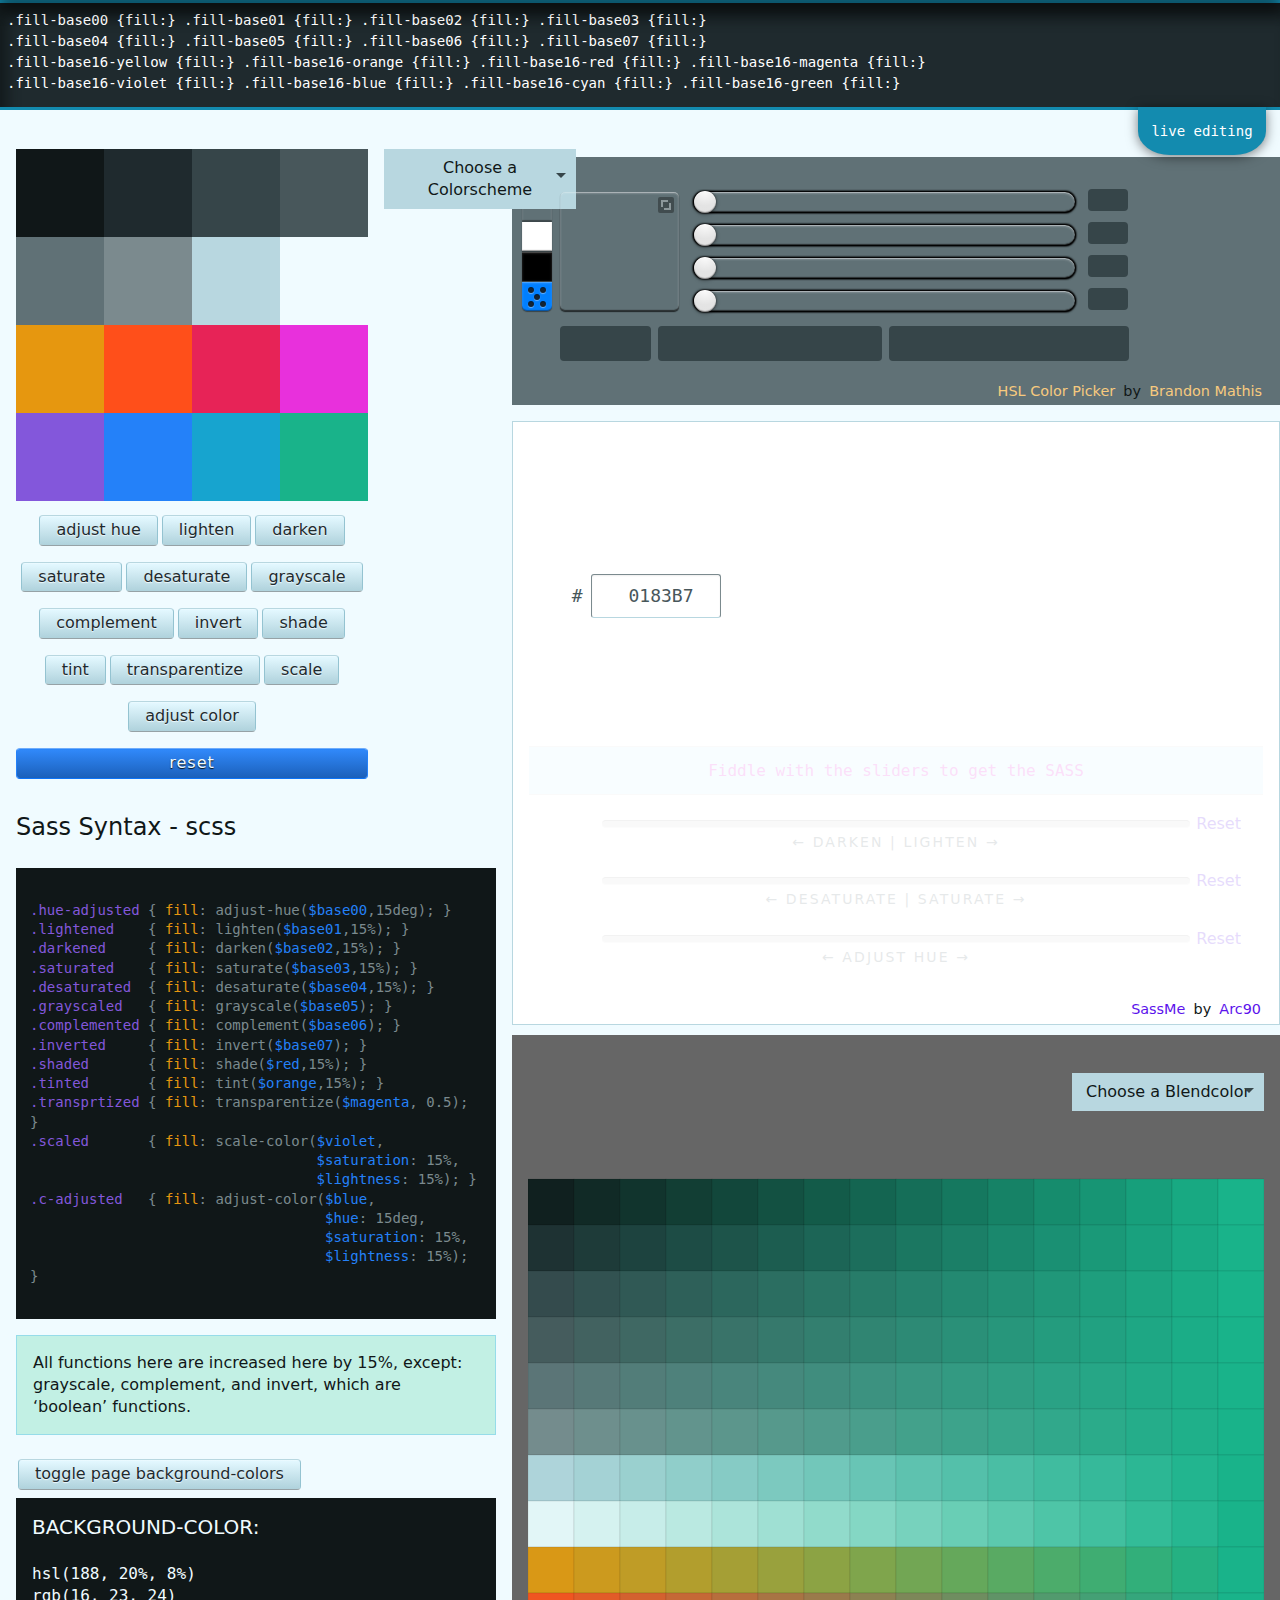
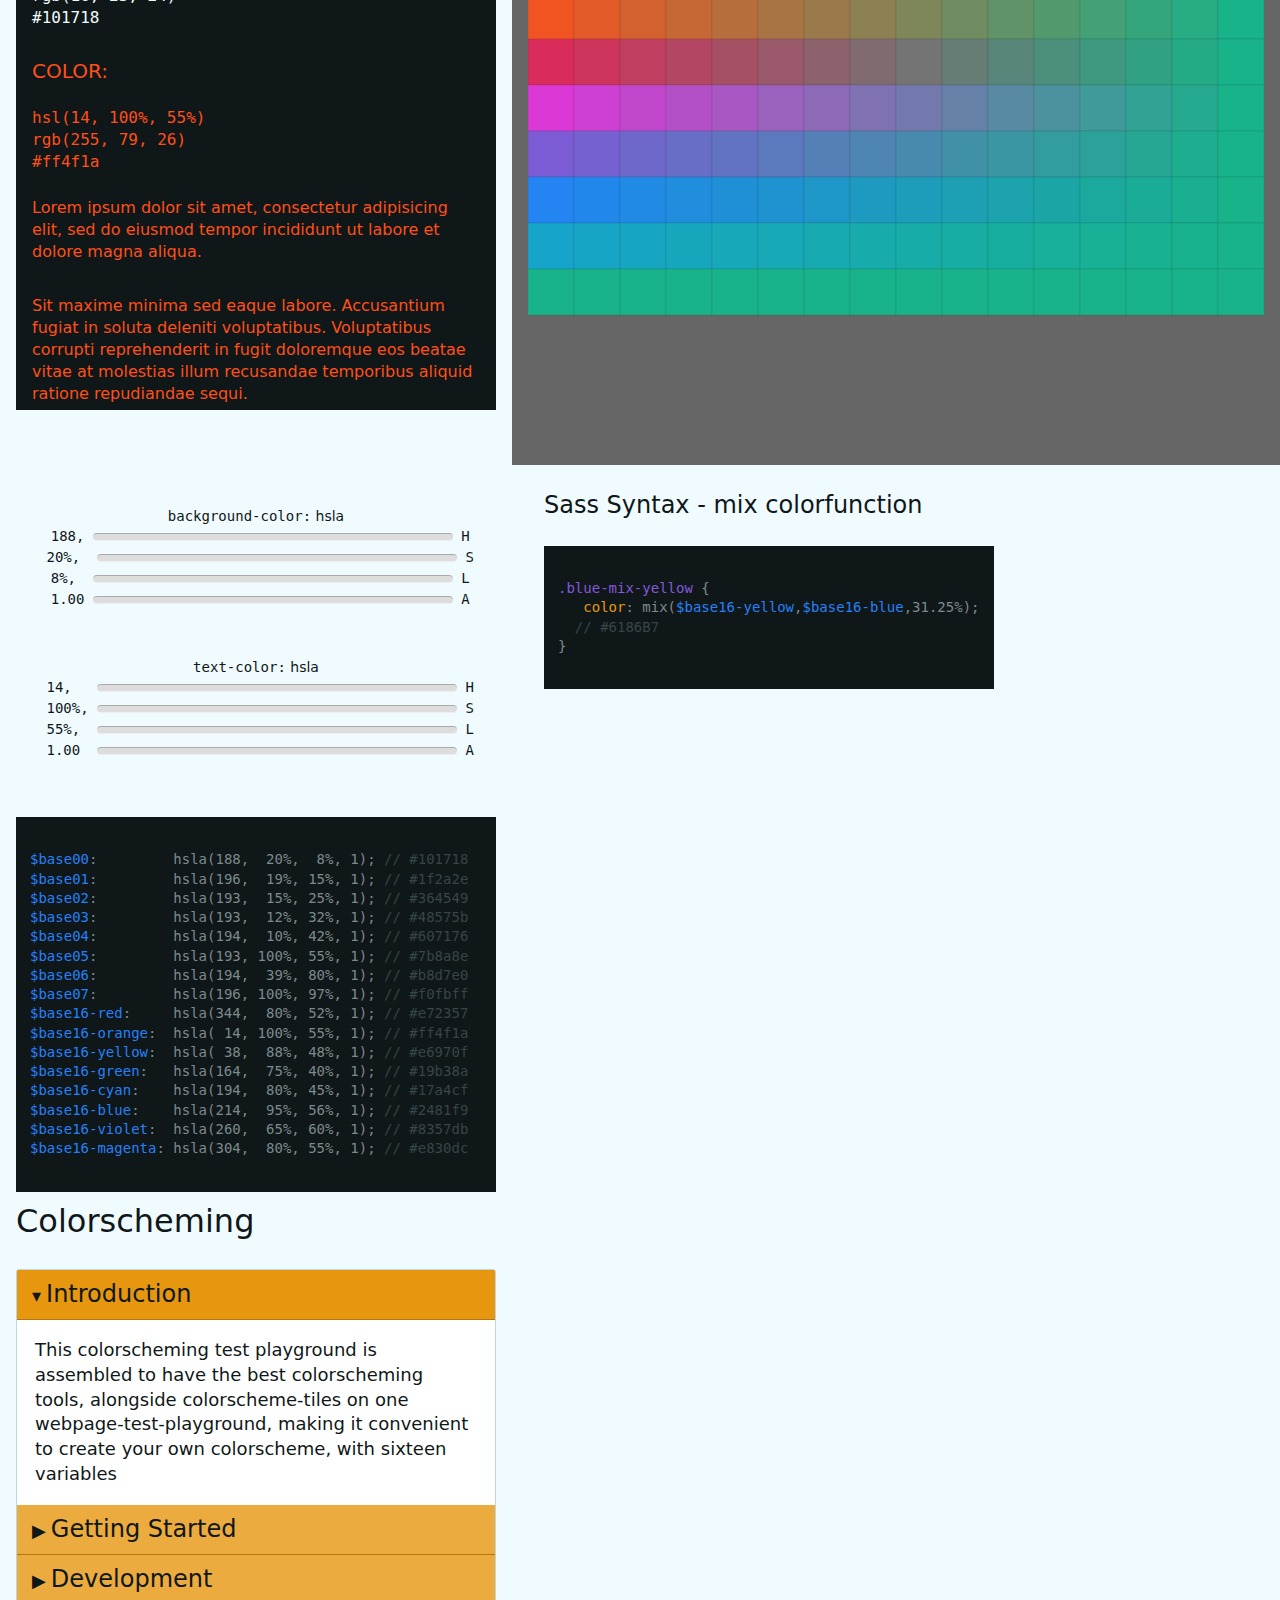
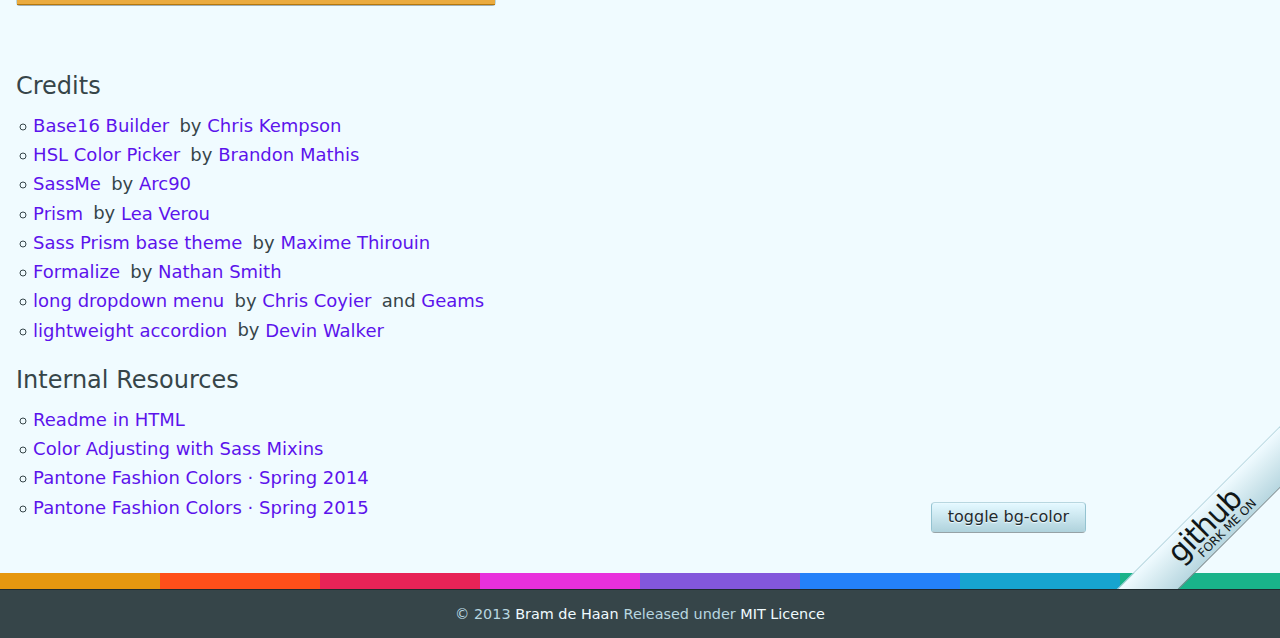
==== commit 8966b6ce: "edit" ====
--- a/colorscheming/index.html
+++ b/colorscheming/index.html
@@ -211,6 +211,7 @@
             <li><a href="../">Readme in HTML</a></li>
             <li><a href="scaling.html">Color Adjusting with Sass Mixins</a></li>
             <li><a href="pantone-spring-2014-colortable.html">Pantone Fashion Colors &middot Spring 2014</a></li>
+            <li><a href="pantone-spring-2015-colortable.html">Pantone Fashion Colors &middot Spring 2015</a></li>
 
          </ul>
         </div>
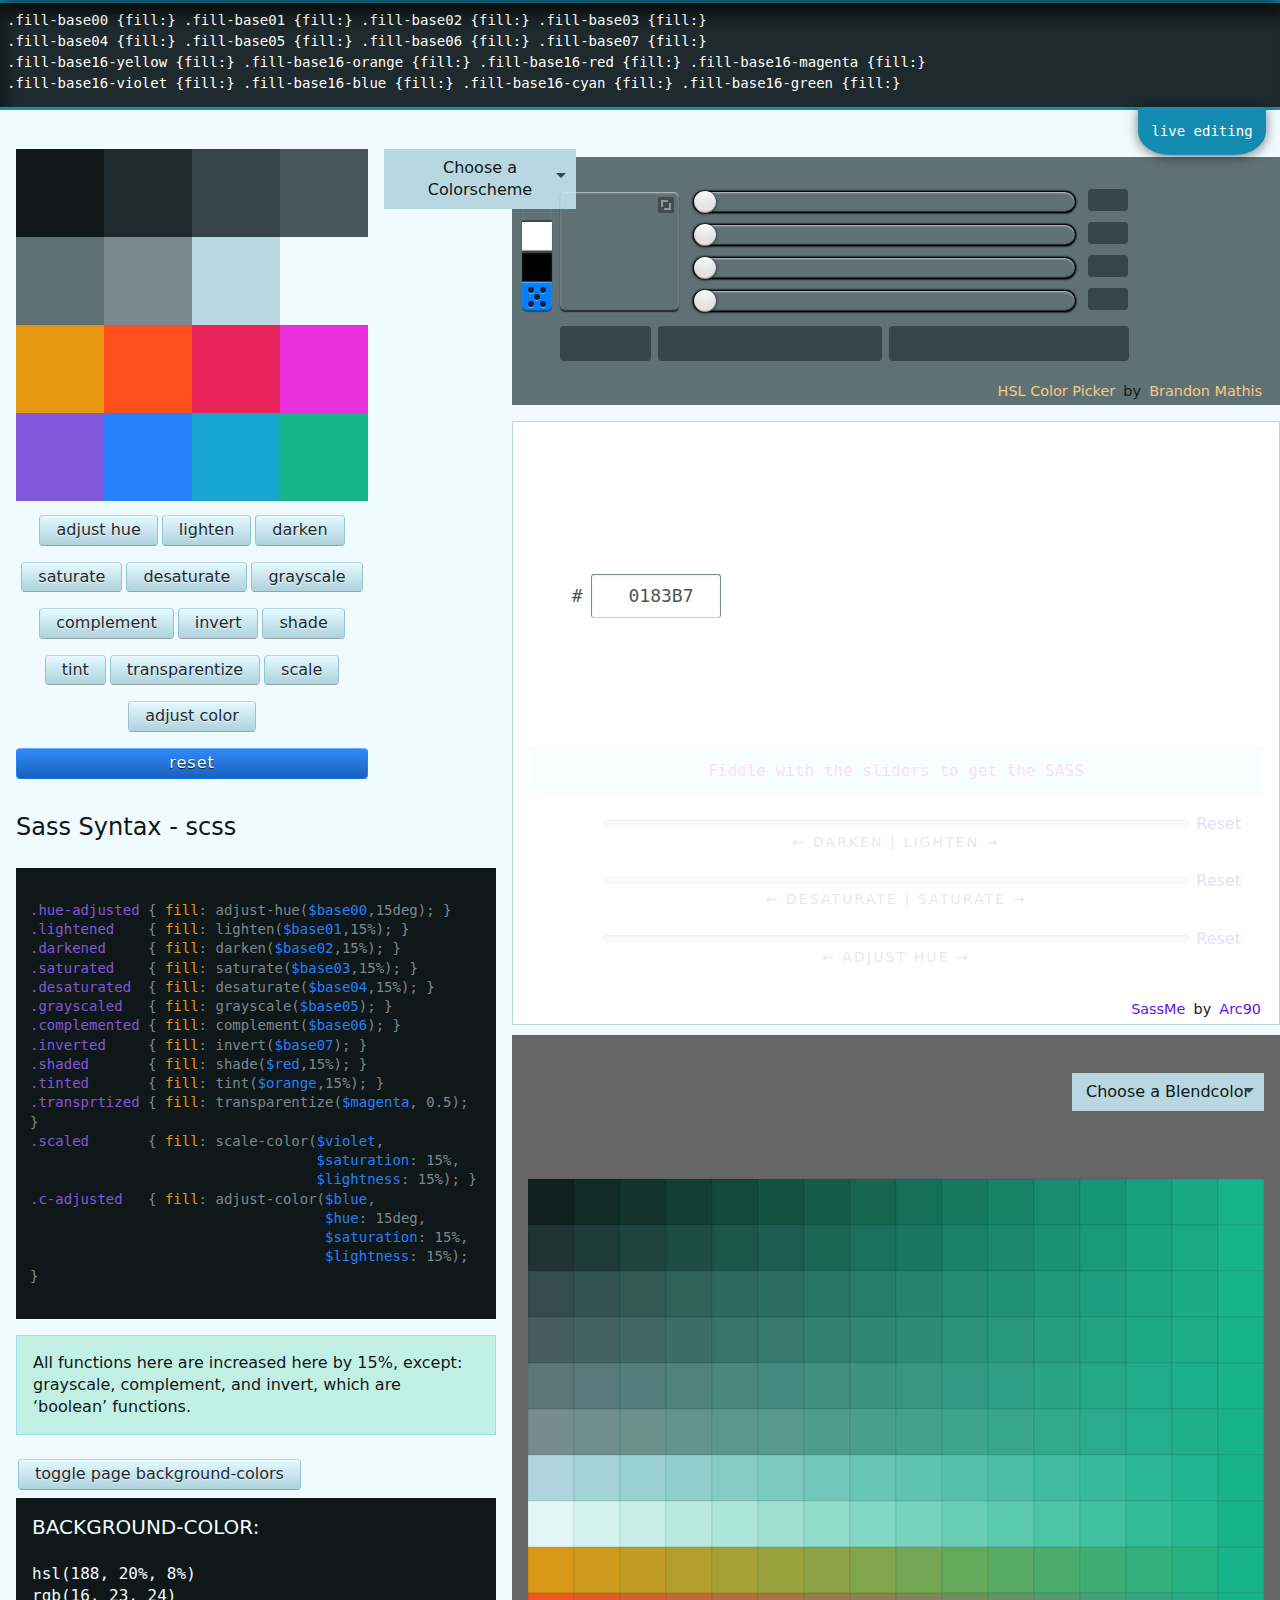
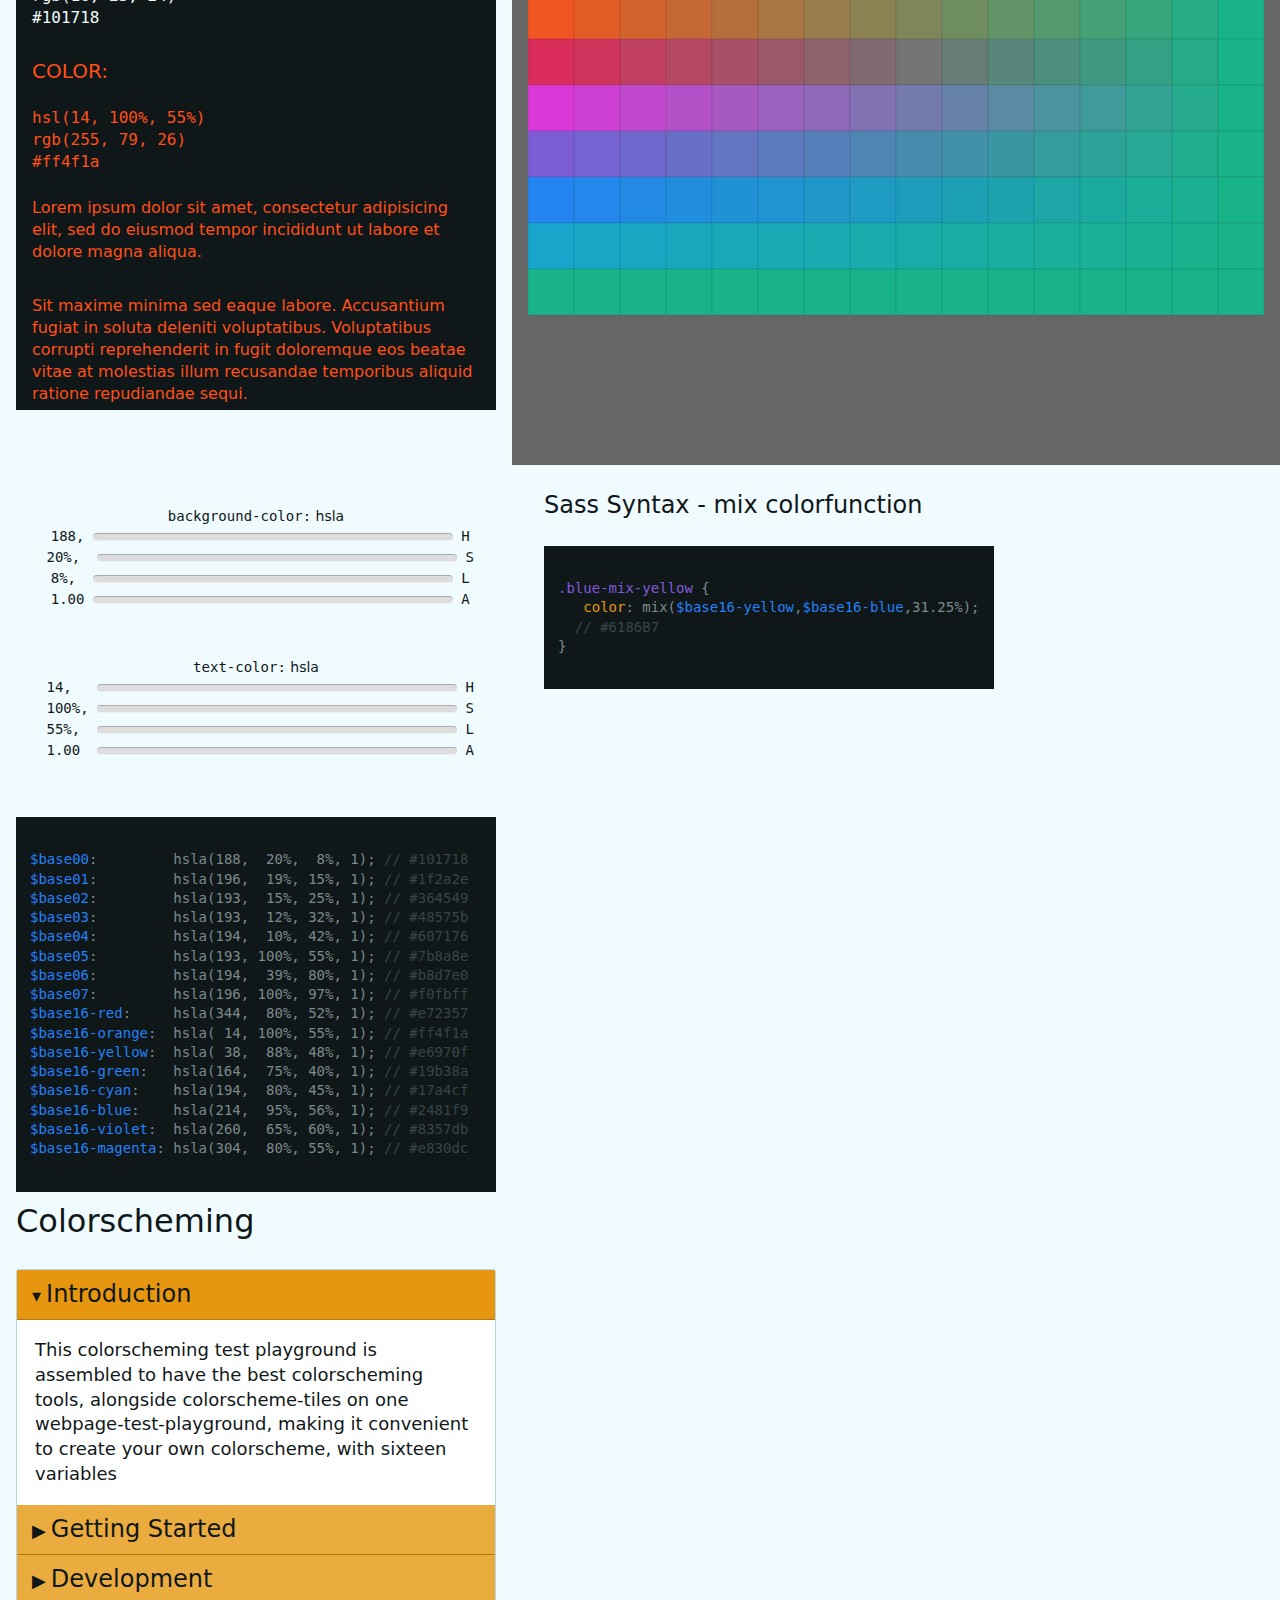
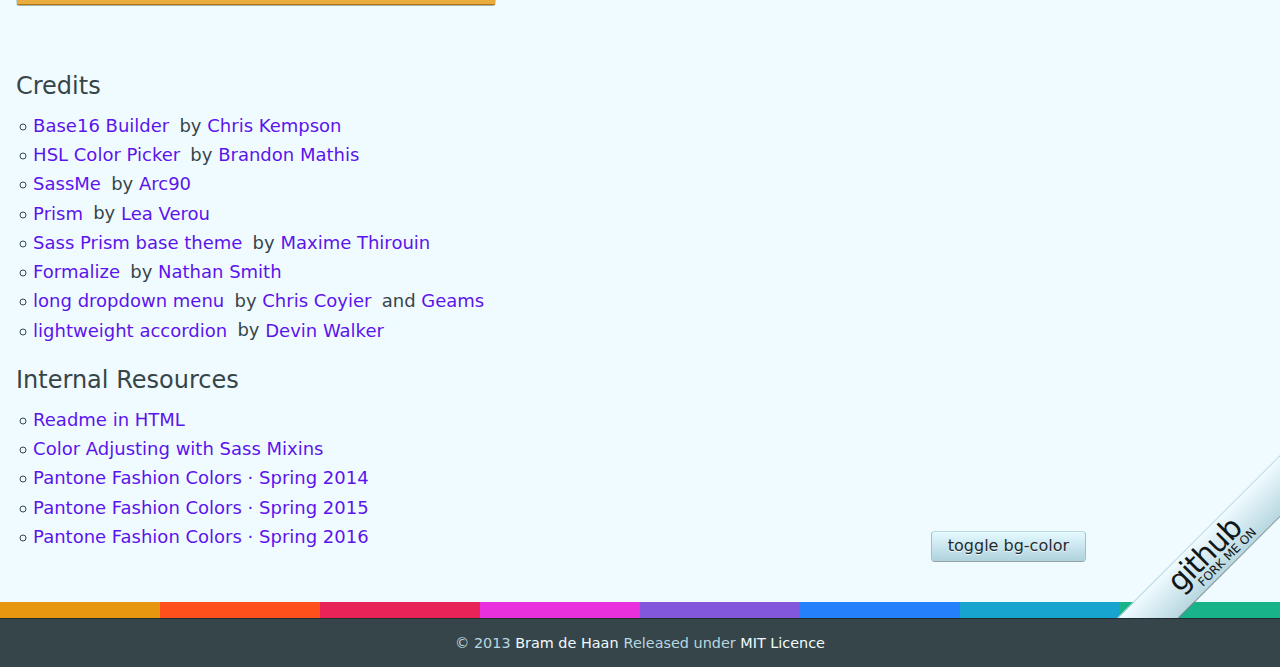
==== commit e2d6d93c: "added Pantone Spring 2016 colorscheme" ====
--- a/colorscheming/index.html
+++ b/colorscheming/index.html
@@ -212,6 +212,7 @@
             <li><a href="scaling.html">Color Adjusting with Sass Mixins</a></li>
             <li><a href="pantone-spring-2014-colortable.html">Pantone Fashion Colors &middot Spring 2014</a></li>
             <li><a href="pantone-spring-2015-colortable.html">Pantone Fashion Colors &middot Spring 2015</a></li>
+            <li><a href="pantone-spring-2016-colortable.html">Pantone Fashion Colors &middot Spring 2016</a></li>
 
          </ul>
         </div>
--- a/assets/css/ctiles16-custom.css
+++ b/assets/css/ctiles16-custom.css
@@ -135,7 +135,7 @@
 
 /* line 73, ../sass/partials/design/default/_color-vars.scss */
 .is-hue-adjusted .fill-base04 {
-  fill: #606b76;
+  fill: #606c76;
 }
 
 /* line 74, ../sass/partials/design/default/_color-vars.scss */
@@ -240,7 +240,7 @@
 
 /* line 95, ../sass/partials/design/default/_color-vars.scss */
 .is-lightened .fill-base16-orange {
-  fill: #ff8a66;
+  fill: #ff8a67;
 }
 
 /* line 96, ../sass/partials/design/default/_color-vars.scss */
@@ -560,7 +560,7 @@
 
 /* line 163, ../sass/partials/design/default/_color-vars.scss */
 .is-grayscaled .fill-base16-orange {
-  fill: #8d8c8c;
+  fill: #8d8d8d;
 }
 
 /* line 164, ../sass/partials/design/default/_color-vars.scss */
@@ -755,57 +755,57 @@
 
 /* line 205, ../sass/partials/design/default/_color-vars.scss */
 .is-shaded .fill-base00 {
-  fill: #0d1314;
+  fill: #0e1414;
 }
 
 /* line 206, ../sass/partials/design/default/_color-vars.scss */
 .is-shaded .fill-base01 {
-  fill: #1a2327;
+  fill: #1a2427;
 }
 
 /* line 207, ../sass/partials/design/default/_color-vars.scss */
 .is-shaded .fill-base02 {
-  fill: #2d3a3e;
+  fill: #2e3b3e;
 }
 
 /* line 208, ../sass/partials/design/default/_color-vars.scss */
 .is-shaded .fill-base03 {
-  fill: #3d494d;
+  fill: #3d4a4d;
 }
 
 /* line 209, ../sass/partials/design/default/_color-vars.scss */
 .is-shaded .fill-base04 {
-  fill: #516064;
+  fill: #526064;
 }
 
 /* line 210, ../sass/partials/design/default/_color-vars.scss */
 .is-shaded .fill-base05 {
-  fill: #687578;
+  fill: #697579;
 }
 
 /* line 211, ../sass/partials/design/default/_color-vars.scss */
 .is-shaded .fill-base06 {
-  fill: #9cb6be;
+  fill: #9cb7be;
 }
 
 /* line 212, ../sass/partials/design/default/_color-vars.scss */
 .is-shaded .fill-base07 {
-  fill: #ccd5d8;
+  fill: #ccd5d9;
 }
 
 /* line 213, ../sass/partials/design/default/_color-vars.scss */
 .is-shaded .fill-base16-red {
-  fill: #c41d49;
+  fill: #c41e4a;
 }
 
 /* line 214, ../sass/partials/design/default/_color-vars.scss */
 .is-shaded .fill-base16-orange {
-  fill: #d84316;
+  fill: #d94316;
 }
 
 /* line 215, ../sass/partials/design/default/_color-vars.scss */
 .is-shaded .fill-base16-yellow {
-  fill: #c3800c;
+  fill: #c4800d;
 }
 
 /* line 216, ../sass/partials/design/default/_color-vars.scss */
@@ -815,67 +815,67 @@
 
 /* line 217, ../sass/partials/design/default/_color-vars.scss */
 .is-shaded .fill-base16-cyan {
-  fill: #138baf;
+  fill: #148bb0;
 }
 
 /* line 218, ../sass/partials/design/default/_color-vars.scss */
 .is-shaded .fill-base16-blue {
-  fill: #1e6dd3;
+  fill: #1f6ed4;
 }
 
 /* line 219, ../sass/partials/design/default/_color-vars.scss */
 .is-shaded .fill-base16-violet {
-  fill: #6f49ba;
+  fill: #6f4aba;
 }
 
 /* line 220, ../sass/partials/design/default/_color-vars.scss */
 .is-shaded .fill-base16-magenta {
-  fill: #c528bb;
+  fill: #c529bb;
 }
 
 /* line 222, ../sass/partials/design/default/_color-vars.scss */
 .is-tinted .fill-base00 {
-  fill: #33393a;
+  fill: #343a3b;
 }
 
 /* line 223, ../sass/partials/design/default/_color-vars.scss */
 .is-tinted .fill-base01 {
-  fill: #40494d;
+  fill: #414a4d;
 }
 
 /* line 224, ../sass/partials/design/default/_color-vars.scss */
 .is-tinted .fill-base02 {
-  fill: #546064;
+  fill: #546164;
 }
 
 /* line 225, ../sass/partials/design/default/_color-vars.scss */
 .is-tinted .fill-base03 {
-  fill: #637073;
+  fill: #637074;
 }
 
 /* line 226, ../sass/partials/design/default/_color-vars.scss */
 .is-tinted .fill-base04 {
-  fill: #77868a;
+  fill: #78868b;
 }
 
 /* line 227, ../sass/partials/design/default/_color-vars.scss */
 .is-tinted .fill-base05 {
-  fill: #8e9b9e;
+  fill: #8f9c9f;
 }
 
 /* line 228, ../sass/partials/design/default/_color-vars.scss */
 .is-tinted .fill-base06 {
-  fill: #c2dde4;
+  fill: #c3dde5;
 }
 
 /* line 229, ../sass/partials/design/default/_color-vars.scss */
 .is-tinted .fill-base07 {
-  fill: #f2fbff;
+  fill: #f2fcff;
 }
 
 /* line 230, ../sass/partials/design/default/_color-vars.scss */
 .is-tinted .fill-base16-red {
-  fill: #ea4470;
+  fill: #eb4470;
 }
 
 /* line 231, ../sass/partials/design/default/_color-vars.scss */
@@ -885,27 +885,27 @@
 
 /* line 232, ../sass/partials/design/default/_color-vars.scss */
 .is-tinted .fill-base16-yellow {
-  fill: #e9a633;
+  fill: #eaa733;
 }
 
 /* line 233, ../sass/partials/design/default/_color-vars.scss */
 .is-tinted .fill-base16-green {
-  fill: #3bbe9b;
+  fill: #3cbe9c;
 }
 
 /* line 234, ../sass/partials/design/default/_color-vars.scss */
 .is-tinted .fill-base16-cyan {
-  fill: #39b1d6;
+  fill: #3ab2d6;
 }
 
 /* line 235, ../sass/partials/design/default/_color-vars.scss */
 .is-tinted .fill-base16-blue {
-  fill: #4493f9;
+  fill: #4594fa;
 }
 
 /* line 236, ../sass/partials/design/default/_color-vars.scss */
 .is-tinted .fill-base16-violet {
-  fill: #9570e0;
+  fill: #9670e0;
 }
 
 /* line 237, ../sass/partials/design/default/_color-vars.scss */
@@ -1120,12 +1120,12 @@
 
 /* line 282, ../sass/partials/design/default/_color-vars.scss */
 .is-color-adjusted .fill-base16-orange {
-  fill: #ffb066;
+  fill: #ffb067;
 }
 
 /* line 283, ../sass/partials/design/default/_color-vars.scss */
 .is-color-adjusted .fill-base16-yellow {
-  fill: #ffe942;
+  fill: #ffe943;
 }
 
 /* line 284, ../sass/partials/design/default/_color-vars.scss */
@@ -1140,7 +1140,7 @@
 
 /* line 286, ../sass/partials/design/default/_color-vars.scss */
 .is-color-adjusted .fill-base16-blue {
-  fill: #6a86ff;
+  fill: #6b86ff;
 }
 
 /* line 287, ../sass/partials/design/default/_color-vars.scss */
@@ -1401,7 +1401,7 @@
   border-radius: 4px;
   background-clip: padding-box;
   border: 1px solid;
-  border-color: #b8d7e0 #94c3d1 #96a2a6;
+  border-color: #b8d7e0 #95c3d1 #96a2a6;
   cursor: pointer;
   color: #1f2a2e;
   display: inline-block;
@@ -1494,8 +1494,8 @@
   color: #f0fbff;
   text-shadow: none;
   background-color: #1f2a2e;
-  background-image: -webkit-linear-gradient(top, #48575b, #818f93 1px, #1f2a2e);
-  background-image: linear-gradient(to bottom, #48575b, #818f93 1px, #1f2a2e);
+  background-image: -webkit-linear-gradient(top, #48575b, #829094 1px, #1f2a2e);
+  background-image: linear-gradient(to bottom, #48575b, #829094 1px, #1f2a2e);
   letter-spacing: 1px;
   word-spacing: -1px;
 }
@@ -1503,8 +1503,8 @@
 .btn--base01:hover,
 .bg-base01 .btn--ctiles:hover {
   background-color: #1f2a2e;
-  background-image: -webkit-linear-gradient(top, #607176, #c2dde4 1px, #364549);
-  background-image: linear-gradient(to bottom, #607176, #c2dde4 1px, #364549);
+  background-image: -webkit-linear-gradient(top, #607176, #c3dde5 1px, #364549);
+  background-image: linear-gradient(to bottom, #607176, #c3dde5 1px, #364549);
 }
 /* line 99, ../sass/partials/modules/_buttons.scss */
 .btn--base01:active,
@@ -1574,7 +1574,7 @@
 /* line 150, ../sass/partials/modules/_buttons.scss */
 .btn--base06,
 .bg-base06 .btn--ctiles {
-  border-color: #b8d7e0 #94c3d1 #96a2a6;
+  border-color: #b8d7e0 #95c3d1 #96a2a6;
   color: #1f2a2e;
   text-shadow: #f0fbff 0 1px 1px;
   background-color: #e3f8ff;
@@ -1600,7 +1600,7 @@
 /* line 169, ../sass/partials/modules/_buttons.scss */
 .btn--base07,
 .bg-base07 .btn--ctiles {
-  border-color: #b8d7e0 #94c3d1 #96a2a6;
+  border-color: #b8d7e0 #95c3d1 #96a2a6;
   color: #1f2a2e;
   text-shadow: #f0fbff 0 1px 1px;
   background-color: #f0fbff;
@@ -1630,8 +1630,8 @@
   color: #f0fbff;
   text-shadow: #0b1010 0 1px 1px;
   background-color: #e6970f;
-  background-image: -webkit-linear-gradient(top, #e6970f, #f09e12 1px, #ac710b);
-  background-image: linear-gradient(to bottom, #e6970f, #f09e12 1px, #ac710b);
+  background-image: -webkit-linear-gradient(top, #e6970f, #f09e12 1px, #ad710b);
+  background-image: linear-gradient(to bottom, #e6970f, #f09e12 1px, #ad710b);
   letter-spacing: 1px;
   word-spacing: -1px;
 }
@@ -1639,44 +1639,44 @@
 .btn--base16-yellow:hover,
 .bg-base16-yellow .btn--ctiles:hover {
   background-color: #f3b74e;
-  background-image: -webkit-linear-gradient(top, #f09e12, #f0a31e 1px, #b8780c);
-  background-image: linear-gradient(to bottom, #f09e12, #f0a31e 1px, #b8780c);
+  background-image: -webkit-linear-gradient(top, #f09e12, #f0a31e 1px, #b8790c);
+  background-image: linear-gradient(to bottom, #f09e12, #f0a31e 1px, #b8790c);
   color: #fff;
 }
 /* line 204, ../sass/partials/modules/_buttons.scss */
 .btn--base16-yellow:active,
 .bg-base16-yellow .btn--ctiles:active {
-  background-image: -webkit-linear-gradient(top, #c3800c, #e6970f);
-  background-image: linear-gradient(to bottom, #c3800c, #e6970f);
+  background-image: -webkit-linear-gradient(top, #c4800d, #e6970f);
+  background-image: linear-gradient(to bottom, #c4800d, #e6970f);
   border-color: #e6970f #ce870d;
 }
 
 /* line 211, ../sass/partials/modules/_buttons.scss */
 .btn--base16-orange,
 .bg-base16-orange .btn--ctiles {
-  border-color: #ff8a66 #ff4f1a #ff3b00;
+  border-color: #ff8a67 #ff4f1a #ff3b01;
   color: #f0fbff;
   text-shadow: #0b1010 0 1px 1px;
   background-color: #ff4f1a;
-  background-image: -webkit-linear-gradient(top, #ff4f1a, #ff5927 1px, #bf3b13);
-  background-image: linear-gradient(to bottom, #ff4f1a, #ff5927 1px, #bf3b13);
+  background-image: -webkit-linear-gradient(top, #ff4f1a, #ff5927 1px, #bf3b14);
+  background-image: linear-gradient(to bottom, #ff4f1a, #ff5927 1px, #bf3b14);
   letter-spacing: 1px;
   word-spacing: -1px;
 }
 /* line 222, ../sass/partials/modules/_buttons.scss */
 .btn--base16-orange:hover,
 .bg-base16-orange .btn--ctiles:hover {
-  background-color: #ff8a66;
-  background-image: -webkit-linear-gradient(top, #ff5927, #ff6334 1px, #cc3f14);
-  background-image: linear-gradient(to bottom, #ff5927, #ff6334 1px, #cc3f14);
+  background-color: #ff8a67;
+  background-image: -webkit-linear-gradient(top, #ff5927, #ff6334 1px, #cc3f15);
+  background-image: linear-gradient(to bottom, #ff5927, #ff6334 1px, #cc3f15);
   color: #fff;
 }
 /* line 227, ../sass/partials/modules/_buttons.scss */
 .btn--base16-orange:active,
 .bg-base16-orange .btn--ctiles:active {
-  background-image: -webkit-linear-gradient(top, #d84316, #ff4f1a);
-  background-image: linear-gradient(to bottom, #d84316, #ff4f1a);
-  border-color: #ff4f1a #ff3b00;
+  background-image: -webkit-linear-gradient(top, #d94316, #ff4f1a);
+  background-image: linear-gradient(to bottom, #d94316, #ff4f1a);
+  border-color: #ff4f1a #ff3b01;
 }
 
 /* line 234, ../sass/partials/modules/_buttons.scss */
@@ -1695,15 +1695,15 @@
 .btn--base16-red:hover,
 .bg-base16-red .btn--ctiles:hover {
   background-color: #ef688c;
-  background-image: -webkit-linear-gradient(top, #e82e60, #ea3a69 1px, #b81c45);
-  background-image: linear-gradient(to bottom, #e82e60, #ea3a69 1px, #b81c45);
+  background-image: -webkit-linear-gradient(top, #e82e60, #ea3a69 1px, #b91c46);
+  background-image: linear-gradient(to bottom, #e82e60, #ea3a69 1px, #b91c46);
   color: #fff;
 }
 /* line 250, ../sass/partials/modules/_buttons.scss */
 .btn--base16-red:active,
 .bg-base16-red .btn--ctiles:active {
-  background-image: -webkit-linear-gradient(top, #c41d49, #e72357);
-  background-image: linear-gradient(to bottom, #c41d49, #e72357);
+  background-image: -webkit-linear-gradient(top, #c41e4a, #e72357);
+  background-image: linear-gradient(to bottom, #c41e4a, #e72357);
   border-color: #e72357 #d9184b;
 }
 
@@ -1723,22 +1723,22 @@
 .btn--base16-magenta:hover,
 .bg-base16-magenta .btn--ctiles:hover {
   background-color: #f075e8;
-  background-image: -webkit-linear-gradient(top, #e93bde, #eb47e0 1px, #b926b0);
-  background-image: linear-gradient(to bottom, #e93bde, #eb47e0 1px, #b926b0);
+  background-image: -webkit-linear-gradient(top, #e93bde, #eb47e0 1px, #ba26b0);
+  background-image: linear-gradient(to bottom, #e93bde, #eb47e0 1px, #ba26b0);
   color: #fff;
 }
 /* line 273, ../sass/partials/modules/_buttons.scss */
 .btn--base16-magenta:active,
 .bg-base16-magenta .btn--ctiles:active {
-  background-image: -webkit-linear-gradient(top, #c528bb, #e830dc);
-  background-image: linear-gradient(to bottom, #c528bb, #e830dc);
+  background-image: -webkit-linear-gradient(top, #c529bb, #e830dc);
+  background-image: linear-gradient(to bottom, #c529bb, #e830dc);
   border-color: #e830dc #e519d8;
 }
 
 /* line 280, ../sass/partials/modules/_buttons.scss */
 .btn--base16-violet,
 .bg-base16-violet .btn--ctiles {
-  border-color: #b296e9 #8357db #7442d6;
+  border-color: #b296e9 #8357db #7442d7;
   color: #f0fbff;
   text-shadow: #0b1010 0 1px 1px;
   background-color: #8357db;
@@ -1751,16 +1751,16 @@
 .btn--base16-violet:hover,
 .bg-base16-violet .btn--ctiles:hover {
   background-color: #b296e9;
-  background-image: -webkit-linear-gradient(top, #8b62dd, #936cdf 1px, #6845af);
-  background-image: linear-gradient(to bottom, #8b62dd, #936cdf 1px, #6845af);
+  background-image: -webkit-linear-gradient(top, #8b62dd, #936ce0 1px, #6946af);
+  background-image: linear-gradient(to bottom, #8b62dd, #936ce0 1px, #6946af);
   color: #fff;
 }
 /* line 296, ../sass/partials/modules/_buttons.scss */
 .btn--base16-violet:active,
 .bg-base16-violet .btn--ctiles:active {
-  background-image: -webkit-linear-gradient(top, #6f49ba, #8357db);
-  background-image: linear-gradient(to bottom, #6f49ba, #8357db);
-  border-color: #8357db #7442d6;
+  background-image: -webkit-linear-gradient(top, #6f4aba, #8357db);
+  background-image: linear-gradient(to bottom, #6f4aba, #8357db);
+  border-color: #8357db #7442d7;
 }
 
 /* line 303, ../sass/partials/modules/_buttons.scss */
@@ -1770,8 +1770,8 @@
   color: #f0fbff;
   text-shadow: #0b1010 0 1px 1px;
   background-color: #2481f9;
-  background-image: -webkit-linear-gradient(top, #2481f9, #3088f9 1px, #1b60ba);
-  background-image: linear-gradient(to bottom, #2481f9, #3088f9 1px, #1b60ba);
+  background-image: -webkit-linear-gradient(top, #2481f9, #3088f9 1px, #1b61bb);
+  background-image: linear-gradient(to bottom, #2481f9, #3088f9 1px, #1b61bb);
   letter-spacing: 1px;
   word-spacing: -1px;
 }
@@ -1779,15 +1779,15 @@
 .btn--base16-blue:hover,
 .bg-base16-blue .btn--ctiles:hover {
   background-color: #6eacfb;
-  background-image: -webkit-linear-gradient(top, #3088f9, #3d8ffa 1px, #1c67c7);
-  background-image: linear-gradient(to bottom, #3088f9, #3d8ffa 1px, #1c67c7);
+  background-image: -webkit-linear-gradient(top, #3088f9, #3d8ffa 1px, #1d67c7);
+  background-image: linear-gradient(to bottom, #3088f9, #3d8ffa 1px, #1d67c7);
   color: #fff;
 }
 /* line 319, ../sass/partials/modules/_buttons.scss */
 .btn--base16-blue:active,
 .bg-base16-blue .btn--ctiles:active {
-  background-image: -webkit-linear-gradient(top, #1e6dd3, #2481f9);
-  background-image: linear-gradient(to bottom, #1e6dd3, #2481f9);
+  background-image: -webkit-linear-gradient(top, #1f6ed4, #2481f9);
+  background-image: linear-gradient(to bottom, #1f6ed4, #2481f9);
   border-color: #2481f9 #0b73f8;
 }
 
@@ -1807,15 +1807,15 @@
 .btn--base16-cyan:hover,
 .bg-base16-cyan .btn--ctiles:hover {
   background-color: #48c5eb;
-  background-image: -webkit-linear-gradient(top, #18adda, #1ab6e6 1px, #1283a5);
-  background-image: linear-gradient(to bottom, #18adda, #1ab6e6 1px, #1283a5);
+  background-image: -webkit-linear-gradient(top, #18adda, #1ab6e6 1px, #1283a6);
+  background-image: linear-gradient(to bottom, #18adda, #1ab6e6 1px, #1283a6);
   color: #fff;
 }
 /* line 343, ../sass/partials/modules/_buttons.scss */
 .btn--base16-cyan:active,
 .bg-base16-cyan .btn--ctiles:active {
-  background-image: -webkit-linear-gradient(top, #138baf, #17a4cf);
-  background-image: linear-gradient(to bottom, #138baf, #17a4cf);
+  background-image: -webkit-linear-gradient(top, #148bb0, #17a4cf);
+  background-image: linear-gradient(to bottom, #148bb0, #17a4cf);
   border-color: #17a4cf #1492b8;
 }
 
@@ -1826,8 +1826,8 @@
   color: #f0fbff;
   text-shadow: #0b1010 0 1px 1px;
   background-color: #19b38a;
-  background-image: -webkit-linear-gradient(top, #19b38a, #1bbe93 1px, #128667);
-  background-image: linear-gradient(to bottom, #19b38a, #1bbe93 1px, #128667);
+  background-image: -webkit-linear-gradient(top, #19b38a, #1bbe93 1px, #138668);
+  background-image: linear-gradient(to bottom, #19b38a, #1bbe93 1px, #138668);
   letter-spacing: 1px;
   word-spacing: -1px;
 }
@@ -2402,7 +2402,7 @@
 
 /* line 285, ../sass/partials/modules/_hsl-picker.scss */
 .hslpicker input.error {
-  box-shadow: rgba(255, 127, 127, 0.1) 0 1px 0, rgba(0, 0, 0, 0.8) 0 1px 7px 0px inset;
+  box-shadow: rgba(255, 128, 128, 0.1) 0 1px 0, rgba(0, 0, 0, 0.8) 0 1px 7px 0px inset;
   background-color: rgba(102, 0, 0, 0.3);
   color: #ff0f0f;
 }
@@ -2799,7 +2799,7 @@
 /* line 23, ../sass/partials/modules/_blending.scss */
 .bl-1 .bv_00_12-50,
 .bl-start .bv_00_12-50 {
-  fill: #2a2716;
+  fill: #2b2717;
 }
 /* line 24, ../sass/partials/modules/_blending.scss */
 .bl-1 .bv_00_18-75,
@@ -2809,52 +2809,52 @@
 /* line 25, ../sass/partials/modules/_blending.scss */
 .bl-1 .bv_00_25,
 .bl-start .bv_00_25 {
-  fill: #453715;
+  fill: #463716;
 }
 /* line 26, ../sass/partials/modules/_blending.scss */
 .bl-1 .bv_00_31-25,
 .bl-start .bv_00_31-25 {
-  fill: #523f15;
+  fill: #533f15;
 }
 /* line 27, ../sass/partials/modules/_blending.scss */
 .bl-1 .bv_00_37-5,
 .bl-start .bv_00_37-5 {
-  fill: #604714;
+  fill: #604715;
 }
 /* line 28, ../sass/partials/modules/_blending.scss */
 .bl-1 .bv_00_43-75,
 .bl-start .bv_00_43-75 {
-  fill: #6d4f14;
+  fill: #6e4f14;
 }
 /* line 29, ../sass/partials/modules/_blending.scss */
 .bl-1 .bv_00_50,
 .bl-start .bv_00_50 {
-  fill: #7b5713;
+  fill: #7b5714;
 }
 /* line 30, ../sass/partials/modules/_blending.scss */
 .bl-1 .bv_00_56-25,
 .bl-start .bv_00_56-25 {
-  fill: #885f12;
+  fill: #885f13;
 }
 /* line 31, ../sass/partials/modules/_blending.scss */
 .bl-1 .bv_00_62-5,
 .bl-start .bv_00_62-5 {
-  fill: #956712;
+  fill: #966712;
 }
 /* line 32, ../sass/partials/modules/_blending.scss */
 .bl-1 .bv_00_68-75,
 .bl-start .bv_00_68-75 {
-  fill: #a36f11;
+  fill: #a36f12;
 }
 /* line 33, ../sass/partials/modules/_blending.scss */
 .bl-1 .bv_00_75,
 .bl-start .bv_00_75 {
-  fill: #b07711;
+  fill: #b17711;
 }
 /* line 34, ../sass/partials/modules/_blending.scss */
 .bl-1 .bv_00_81-25,
 .bl-start .bv_00_81-25 {
-  fill: #bd7f10;
+  fill: #be7f11;
 }
 /* line 35, ../sass/partials/modules/_blending.scss */
 .bl-1 .bv_00_87-5,
@@ -2864,7 +2864,7 @@
 /* line 36, ../sass/partials/modules/_blending.scss */
 .bl-1 .bv_00_93-75,
 .bl-start .bv_00_93-75 {
-  fill: #d88f0f;
+  fill: #d98f10;
 }
 /* line 37, ../sass/partials/modules/_blending.scss */
 .bl-1 .bv_00_100,
@@ -2874,12 +2874,12 @@
 /* line 39, ../sass/partials/modules/_blending.scss */
 .bl-1 .bv_01_6-25,
 .bl-start .bv_01_6-25 {
-  fill: #2b302c;
+  fill: #2b312c;
 }
 /* line 40, ../sass/partials/modules/_blending.scss */
 .bl-1 .bv_01_12-50,
 .bl-start .bv_01_12-50 {
-  fill: #37372a;
+  fill: #38382a;
 }
 /* line 41, ../sass/partials/modules/_blending.scss */
 .bl-1 .bv_01_18-75,
@@ -2889,7 +2889,7 @@
 /* line 42, ../sass/partials/modules/_blending.scss */
 .bl-1 .bv_01_25,
 .bl-start .bv_01_25 {
-  fill: #504526;
+  fill: #514526;
 }
 /* line 43, ../sass/partials/modules/_blending.scss */
 .bl-1 .bv_01_31-25,
@@ -2899,52 +2899,52 @@
 /* line 44, ../sass/partials/modules/_blending.scss */
 .bl-1 .bv_01_37-5,
 .bl-start .bv_01_37-5 {
-  fill: #695222;
+  fill: #6a5322;
 }
 /* line 45, ../sass/partials/modules/_blending.scss */
 .bl-1 .bv_01_43-75,
 .bl-start .bv_01_43-75 {
-  fill: #765920;
+  fill: #765a20;
 }
 /* line 46, ../sass/partials/modules/_blending.scss */
 .bl-1 .bv_01_50,
 .bl-start .bv_01_50 {
-  fill: #82601e;
+  fill: #83611f;
 }
 /* line 47, ../sass/partials/modules/_blending.scss */
 .bl-1 .bv_01_56-25,
 .bl-start .bv_01_56-25 {
-  fill: #8e671c;
+  fill: #8f671d;
 }
 /* line 48, ../sass/partials/modules/_blending.scss */
 .bl-1 .bv_01_62-5,
 .bl-start .bv_01_62-5 {
-  fill: #9b6e1a;
+  fill: #9b6e1b;
 }
 /* line 49, ../sass/partials/modules/_blending.scss */
 .bl-1 .bv_01_68-75,
 .bl-start .bv_01_68-75 {
-  fill: #a77418;
+  fill: #a87519;
 }
 /* line 50, ../sass/partials/modules/_blending.scss */
 .bl-1 .bv_01_75,
 .bl-start .bv_01_75 {
-  fill: #b47b16;
+  fill: #b47c17;
 }
 /* line 51, ../sass/partials/modules/_blending.scss */
 .bl-1 .bv_01_81-25,
 .bl-start .bv_01_81-25 {
-  fill: #c08214;
+  fill: #c18315;
 }
 /* line 52, ../sass/partials/modules/_blending.scss */
 .bl-1 .bv_01_87-5,
 .bl-start .bv_01_87-5 {
-  fill: #cd8912;
+  fill: #cd8913;
 }
 /* line 53, ../sass/partials/modules/_blending.scss */
 .bl-1 .bv_01_93-75,
 .bl-start .bv_01_93-75 {
-  fill: #d99010;
+  fill: #da9011;
 }
 /* line 54, ../sass/partials/modules/_blending.scss */
 .bl-1 .bv_01_100,
@@ -2959,7 +2959,7 @@
 /* line 57, ../sass/partials/modules/_blending.scss */
 .bl-1 .bv_02_12-50,
 .bl-start .bv_02_12-50 {
-  fill: #4c4f41;
+  fill: #4c4f42;
 }
 /* line 58, ../sass/partials/modules/_blending.scss */
 .bl-1 .bv_02_18-75,
@@ -2969,22 +2969,22 @@
 /* line 59, ../sass/partials/modules/_blending.scss */
 .bl-1 .bv_02_25,
 .bl-start .bv_02_25 {
-  fill: #62593a;
+  fill: #625a3b;
 }
 /* line 60, ../sass/partials/modules/_blending.scss */
 .bl-1 .bv_02_31-25,
 .bl-start .bv_02_31-25 {
-  fill: #6d5e36;
+  fill: #6d5f37;
 }
 /* line 61, ../sass/partials/modules/_blending.scss */
 .bl-1 .bv_02_37-5,
 .bl-start .bv_02_37-5 {
-  fill: #786333;
+  fill: #786433;
 }
 /* line 62, ../sass/partials/modules/_blending.scss */
 .bl-1 .bv_02_43-75,
 .bl-start .bv_02_43-75 {
-  fill: #83682f;
+  fill: #836930;
 }
 /* line 63, ../sass/partials/modules/_blending.scss */
 .bl-1 .bv_02_50,
@@ -2999,7 +2999,7 @@
 /* line 65, ../sass/partials/modules/_blending.scss */
 .bl-1 .bv_02_62-5,
 .bl-start .bv_02_62-5 {
-  fill: #a47824;
+  fill: #a47825;
 }
 /* line 66, ../sass/partials/modules/_blending.scss */
 .bl-1 .bv_02_68-75,
@@ -3009,22 +3009,22 @@
 /* line 67, ../sass/partials/modules/_blending.scss */
 .bl-1 .bv_02_75,
 .bl-start .bv_02_75 {
-  fill: #ba821d;
+  fill: #ba831e;
 }
 /* line 68, ../sass/partials/modules/_blending.scss */
 .bl-1 .bv_02_81-25,
 .bl-start .bv_02_81-25 {
-  fill: #c58719;
+  fill: #c5881a;
 }
 /* line 69, ../sass/partials/modules/_blending.scss */
 .bl-1 .bv_02_87-5,
 .bl-start .bv_02_87-5 {
-  fill: #d08c16;
+  fill: #d08d16;
 }
 /* line 70, ../sass/partials/modules/_blending.scss */
 .bl-1 .bv_02_93-75,
 .bl-start .bv_02_93-75 {
-  fill: #db9112;
+  fill: #db9213;
 }
 /* line 71, ../sass/partials/modules/_blending.scss */
 .bl-1 .bv_02_100,
@@ -3034,22 +3034,22 @@
 /* line 73, ../sass/partials/modules/_blending.scss */
 .bl-1 .bv_03_6-25,
 .bl-start .bv_03_6-25 {
-  fill: #515b56;
+  fill: #525b56;
 }
 /* line 74, ../sass/partials/modules/_blending.scss */
 .bl-1 .bv_03_12-50,
 .bl-start .bv_03_12-50 {
-  fill: #5b5f51;
+  fill: #5c5f52;
 }
 /* line 75, ../sass/partials/modules/_blending.scss */
 .bl-1 .bv_03_18-75,
 .bl-start .bv_03_18-75 {
-  fill: #65634c;
+  fill: #66634d;
 }
 /* line 76, ../sass/partials/modules/_blending.scss */
 .bl-1 .bv_03_25,
 .bl-start .bv_03_25 {
-  fill: #6f6748;
+  fill: #706748;
 }
 /* line 77, ../sass/partials/modules/_blending.scss */
 .bl-1 .bv_03_31-25,
@@ -3059,12 +3059,12 @@
 /* line 78, ../sass/partials/modules/_blending.scss */
 .bl-1 .bv_03_37-5,
 .bl-start .bv_03_37-5 {
-  fill: #836f3e;
+  fill: #836f3f;
 }
 /* line 79, ../sass/partials/modules/_blending.scss */
 .bl-1 .bv_03_43-75,
 .bl-start .bv_03_43-75 {
-  fill: #8d7339;
+  fill: #8d733a;
 }
 /* line 80, ../sass/partials/modules/_blending.scss */
 .bl-1 .bv_03_50,
@@ -3074,22 +3074,22 @@
 /* line 81, ../sass/partials/modules/_blending.scss */
 .bl-1 .bv_03_56-25,
 .bl-start .bv_03_56-25 {
-  fill: #a07b30;
+  fill: #a17b30;
 }
 /* line 82, ../sass/partials/modules/_blending.scss */
 .bl-1 .bv_03_62-5,
 .bl-start .bv_03_62-5 {
-  fill: #aa7f2b;
+  fill: #ab7f2c;
 }
 /* line 83, ../sass/partials/modules/_blending.scss */
 .bl-1 .bv_03_68-75,
 .bl-start .bv_03_68-75 {
-  fill: #b48326;
+  fill: #b58327;
 }
 /* line 84, ../sass/partials/modules/_blending.scss */
 .bl-1 .bv_03_75,
 .bl-start .bv_03_75 {
-  fill: #be8722;
+  fill: #bf8722;
 }
 /* line 85, ../sass/partials/modules/_blending.scss */
 .bl-1 .bv_03_81-25,
@@ -3099,12 +3099,12 @@
 /* line 86, ../sass/partials/modules/_blending.scss */
 .bl-1 .bv_03_87-5,
 .bl-start .bv_03_87-5 {
-  fill: #d28f18;
+  fill: #d28f19;
 }
 /* line 87, ../sass/partials/modules/_blending.scss */
 .bl-1 .bv_03_93-75,
 .bl-start .bv_03_93-75 {
-  fill: #dc9313;
+  fill: #dc9314;
 }
 /* line 88, ../sass/partials/modules/_blending.scss */
 .bl-1 .bv_03_100,
@@ -3114,27 +3114,27 @@
 /* line 90, ../sass/partials/modules/_blending.scss */
 .bl-1 .bv_04_6-25,
 .bl-start .bv_04_6-25 {
-  fill: #68736f;
+  fill: #687370;
 }
 /* line 91, ../sass/partials/modules/_blending.scss */
 .bl-1 .bv_04_12-50,
 .bl-start .bv_04_12-50 {
-  fill: #707569;
+  fill: #717669;
 }
 /* line 92, ../sass/partials/modules/_blending.scss */
 .bl-1 .bv_04_18-75,
 .bl-start .bv_04_18-75 {
-  fill: #797862;
+  fill: #797863;
 }
 /* line 93, ../sass/partials/modules/_blending.scss */
 .bl-1 .bv_04_25,
 .bl-start .bv_04_25 {
-  fill: #817a5c;
+  fill: #827b5c;
 }
 /* line 94, ../sass/partials/modules/_blending.scss */
 .bl-1 .bv_04_31-25,
 .bl-start .bv_04_31-25 {
-  fill: #897c55;
+  fill: #8a7d56;
 }
 /* line 95, ../sass/partials/modules/_blending.scss */
 .bl-1 .bv_04_37-5,
@@ -3144,12 +3144,12 @@
 /* line 96, ../sass/partials/modules/_blending.scss */
 .bl-1 .bv_04_43-75,
 .bl-start .bv_04_43-75 {
-  fill: #9a8148;
+  fill: #9b8249;
 }
 /* line 97, ../sass/partials/modules/_blending.scss */
 .bl-1 .bv_04_50,
 .bl-start .bv_04_50 {
-  fill: #a38442;
+  fill: #a38443;
 }
 /* line 98, ../sass/partials/modules/_blending.scss */
 .bl-1 .bv_04_56-25,
@@ -3159,7 +3159,7 @@
 /* line 99, ../sass/partials/modules/_blending.scss */
 .bl-1 .bv_04_62-5,
 .bl-start .bv_04_62-5 {
-  fill: #b38835;
+  fill: #b48936;
 }
 /* line 100, ../sass/partials/modules/_blending.scss */
 .bl-1 .bv_04_68-75,
@@ -3169,22 +3169,22 @@
 /* line 101, ../sass/partials/modules/_blending.scss */
 .bl-1 .bv_04_75,
 .bl-start .bv_04_75 {
-  fill: #c48d28;
+  fill: #c58e29;
 }
 /* line 102, ../sass/partials/modules/_blending.scss */
 .bl-1 .bv_04_81-25,
 .bl-start .bv_04_81-25 {
-  fill: #cc8f22;
+  fill: #cd9022;
 }
 /* line 103, ../sass/partials/modules/_blending.scss */
 .bl-1 .bv_04_87-5,
 .bl-start .bv_04_87-5 {
-  fill: #d5921b;
+  fill: #d5921c;
 }
 /* line 104, ../sass/partials/modules/_blending.scss */
 .bl-1 .bv_04_93-75,
 .bl-start .bv_04_93-75 {
-  fill: #dd9415;
+  fill: #de9515;
 }
 /* line 105, ../sass/partials/modules/_blending.scss */
 .bl-1 .bv_04_100,
@@ -3194,12 +3194,12 @@
 /* line 107, ../sass/partials/modules/_blending.scss */
 .bl-1 .bv_05_6-25,
 .bl-start .bv_05_6-25 {
-  fill: #818a86;
+  fill: #828b86;
 }
 /* line 108, ../sass/partials/modules/_blending.scss */
 .bl-1 .bv_05_12-50,
 .bl-start .bv_05_12-50 {
-  fill: #888b7e;
+  fill: #888c7e;
 }
 /* line 109, ../sass/partials/modules/_blending.scss */
 .bl-1 .bv_05_18-75,
@@ -3209,7 +3209,7 @@
 /* line 110, ../sass/partials/modules/_blending.scss */
 .bl-1 .bv_05_25,
 .bl-start .bv_05_25 {
-  fill: #958d6e;
+  fill: #968d6e;
 }
 /* line 111, ../sass/partials/modules/_blending.scss */
 .bl-1 .bv_05_31-25,
@@ -3219,52 +3219,52 @@
 /* line 112, ../sass/partials/modules/_blending.scss */
 .bl-1 .bv_05_37-5,
 .bl-start .bv_05_37-5 {
-  fill: #a38e5e;
+  fill: #a38f5e;
 }
 /* line 113, ../sass/partials/modules/_blending.scss */
 .bl-1 .bv_05_43-75,
 .bl-start .bv_05_43-75 {
-  fill: #a98f56;
+  fill: #aa9056;
 }
 /* line 114, ../sass/partials/modules/_blending.scss */
 .bl-1 .bv_05_50,
 .bl-start .bv_05_50 {
-  fill: #b0904e;
+  fill: #b1914f;
 }
 /* line 115, ../sass/partials/modules/_blending.scss */
 .bl-1 .bv_05_56-25,
 .bl-start .bv_05_56-25 {
-  fill: #b79146;
+  fill: #b79147;
 }
 /* line 116, ../sass/partials/modules/_blending.scss */
 .bl-1 .bv_05_62-5,
 .bl-start .bv_05_62-5 {
-  fill: #bd923e;
+  fill: #be923f;
 }
 /* line 117, ../sass/partials/modules/_blending.scss */
 .bl-1 .bv_05_68-75,
 .bl-start .bv_05_68-75 {
-  fill: #c49236;
+  fill: #c59337;
 }
 /* line 118, ../sass/partials/modules/_blending.scss */
 .bl-1 .bv_05_75,
 .bl-start .bv_05_75 {
-  fill: #cb932e;
+  fill: #cb942f;
 }
 /* line 119, ../sass/partials/modules/_blending.scss */
 .bl-1 .bv_05_81-25,
 .bl-start .bv_05_81-25 {
-  fill: #d19426;
+  fill: #d29527;
 }
 /* line 120, ../sass/partials/modules/_blending.scss */
 .bl-1 .bv_05_87-5,
 .bl-start .bv_05_87-5 {
-  fill: #d8951e;
+  fill: #d9951f;
 }
 /* line 121, ../sass/partials/modules/_blending.scss */
 .bl-1 .bv_05_93-75,
 .bl-start .bv_05_93-75 {
-  fill: #df9616;
+  fill: #df9617;
 }
 /* line 122, ../sass/partials/modules/_blending.scss */
 .bl-1 .bv_05_100,
@@ -3274,62 +3274,62 @@
 /* line 124, ../sass/partials/modules/_blending.scss */
 .bl-1 .bv_06_6-25,
 .bl-start .bv_06_6-25 {
-  fill: #bad3d2;
+  fill: #bbd3d3;
 }
 /* line 125, ../sass/partials/modules/_blending.scss */
 .bl-1 .bv_06_12-50,
 .bl-start .bv_06_12-50 {
-  fill: #bdcfc5;
+  fill: #becfc6;
 }
 /* line 126, ../sass/partials/modules/_blending.scss */
 .bl-1 .bv_06_18-75,
 .bl-start .bv_06_18-75 {
-  fill: #c0cbb8;
+  fill: #c1cbb9;
 }
 /* line 127, ../sass/partials/modules/_blending.scss */
 .bl-1 .bv_06_25,
 .bl-start .bv_06_25 {
-  fill: #c3c7ab;
+  fill: #c4c7ac;
 }
 /* line 128, ../sass/partials/modules/_blending.scss */
 .bl-1 .bv_06_31-25,
 .bl-start .bv_06_31-25 {
-  fill: #c6c39e;
+  fill: #c6c39f;
 }
 /* line 129, ../sass/partials/modules/_blending.scss */
 .bl-1 .bv_06_37-5,
 .bl-start .bv_06_37-5 {
-  fill: #c9bf91;
+  fill: #c9bf92;
 }
 /* line 130, ../sass/partials/modules/_blending.scss */
 .bl-1 .bv_06_43-75,
 .bl-start .bv_06_43-75 {
-  fill: #ccbb84;
+  fill: #ccbb85;
 }
 /* line 131, ../sass/partials/modules/_blending.scss */
 .bl-1 .bv_06_50,
 .bl-start .bv_06_50 {
-  fill: #cfb777;
+  fill: #cfb778;
 }
 /* line 132, ../sass/partials/modules/_blending.scss */
 .bl-1 .bv_06_56-25,
 .bl-start .bv_06_56-25 {
-  fill: #d1b36a;
+  fill: #d2b36a;
 }
 /* line 133, ../sass/partials/modules/_blending.scss */
 .bl-1 .bv_06_62-5,
 .bl-start .bv_06_62-5 {
-  fill: #d4af5d;
+  fill: #d5af5d;
 }
 /* line 134, ../sass/partials/modules/_blending.scss */
 .bl-1 .bv_06_68-75,
 .bl-start .bv_06_68-75 {
-  fill: #d7ab50;
+  fill: #d8ab50;
 }
 /* line 135, ../sass/partials/modules/_blending.scss */
 .bl-1 .bv_06_75,
 .bl-start .bv_06_75 {
-  fill: #daa743;
+  fill: #dba743;
 }
 /* line 136, ../sass/partials/modules/_blending.scss */
 .bl-1 .bv_06_81-25,
@@ -3354,12 +3354,12 @@
 /* line 141, ../sass/partials/modules/_blending.scss */
 .bl-1 .bv_07_6-25,
 .bl-start .bv_07_6-25 {
-  fill: #eff4f0;
+  fill: #eff5f0;
 }
 /* line 142, ../sass/partials/modules/_blending.scss */
 .bl-1 .bv_07_12-50,
 .bl-start .bv_07_12-50 {
-  fill: #eeeee1;
+  fill: #efefe1;
 }
 /* line 143, ../sass/partials/modules/_blending.scss */
 .bl-1 .bv_07_18-75,
@@ -3369,22 +3369,22 @@
 /* line 144, ../sass/partials/modules/_blending.scss */
 .bl-1 .bv_07_25,
 .bl-start .bv_07_25 {
-  fill: #ede2c3;
+  fill: #eee2c3;
 }
 /* line 145, ../sass/partials/modules/_blending.scss */
 .bl-1 .bv_07_31-25,
 .bl-start .bv_07_31-25 {
-  fill: #ecdbb4;
+  fill: #eddcb4;
 }
 /* line 146, ../sass/partials/modules/_blending.scss */
 .bl-1 .bv_07_37-5,
 .bl-start .bv_07_37-5 {
-  fill: #ecd5a5;
+  fill: #ecd6a5;
 }
 /* line 147, ../sass/partials/modules/_blending.scss */
 .bl-1 .bv_07_43-75,
 .bl-start .bv_07_43-75 {
-  fill: #ebcf96;
+  fill: #eccf96;
 }
 /* line 148, ../sass/partials/modules/_blending.scss */
 .bl-1 .bv_07_50,
@@ -3394,12 +3394,12 @@
 /* line 149, ../sass/partials/modules/_blending.scss */
 .bl-1 .bv_07_56-25,
 .bl-start .bv_07_56-25 {
-  fill: #eac278;
+  fill: #eac378;
 }
 /* line 150, ../sass/partials/modules/_blending.scss */
 .bl-1 .bv_07_62-5,
 .bl-start .bv_07_62-5 {
-  fill: #e9bc69;
+  fill: #eabd69;
 }
 /* line 151, ../sass/partials/modules/_blending.scss */
 .bl-1 .bv_07_68-75,
@@ -3409,22 +3409,22 @@
 /* line 152, ../sass/partials/modules/_blending.scss */
 .bl-1 .bv_07_75,
 .bl-start .bv_07_75 {
-  fill: #e8b04b;
+  fill: #e9b04b;
 }
 /* line 153, ../sass/partials/modules/_blending.scss */
 .bl-1 .bv_07_81-25,
 .bl-start .bv_07_81-25 {
-  fill: #e7a93c;
+  fill: #e8aa3c;
 }
 /* line 154, ../sass/partials/modules/_blending.scss */
 .bl-1 .bv_07_87-5,
 .bl-start .bv_07_87-5 {
-  fill: #e7a32d;
+  fill: #e7a42d;
 }
 /* line 155, ../sass/partials/modules/_blending.scss */
 .bl-1 .bv_07_93-75,
 .bl-start .bv_07_93-75 {
-  fill: #e69d1e;
+  fill: #e79d1e;
 }
 /* line 156, ../sass/partials/modules/_blending.scss */
 .bl-1 .bv_07_100,
@@ -3514,47 +3514,47 @@
 /* line 175, ../sass/partials/modules/_blending.scss */
 .bl-1 .bv_o_6-25,
 .bl-start .bv_o_6-25 {
-  fill: #fd5319;
+  fill: #fd5419;
 }
 /* line 176, ../sass/partials/modules/_blending.scss */
 .bl-1 .bv_o_12-50,
 .bl-start .bv_o_12-50 {
-  fill: #fb5818;
+  fill: #fc5819;
 }
 /* line 177, ../sass/partials/modules/_blending.scss */
 .bl-1 .bv_o_18-75,
 .bl-start .bv_o_18-75 {
-  fill: #fa5c17;
+  fill: #fa5d18;
 }
 /* line 178, ../sass/partials/modules/_blending.scss */
 .bl-1 .bv_o_25,
 .bl-start .bv_o_25 {
-  fill: #f86117;
+  fill: #f96117;
 }
 /* line 179, ../sass/partials/modules/_blending.scss */
 .bl-1 .bv_o_31-25,
 .bl-start .bv_o_31-25 {
-  fill: #f76516;
+  fill: #f76617;
 }
 /* line 180, ../sass/partials/modules/_blending.scss */
 .bl-1 .bv_o_37-5,
 .bl-start .bv_o_37-5 {
-  fill: #f56a15;
+  fill: #f66a16;
 }
 /* line 181, ../sass/partials/modules/_blending.scss */
 .bl-1 .bv_o_43-75,
 .bl-start .bv_o_43-75 {
-  fill: #f46e15;
+  fill: #f46f15;
 }
 /* line 182, ../sass/partials/modules/_blending.scss */
 .bl-1 .bv_o_50,
 .bl-start .bv_o_50 {
-  fill: #f27314;
+  fill: #f37315;
 }
 /* line 183, ../sass/partials/modules/_blending.scss */
 .bl-1 .bv_o_56-25,
 .bl-start .bv_o_56-25 {
-  fill: #f07713;
+  fill: #f17814;
 }
 /* line 184, ../sass/partials/modules/_blending.scss */
 .bl-1 .bv_o_62-5,
@@ -3564,17 +3564,17 @@
 /* line 185, ../sass/partials/modules/_blending.scss */
 .bl-1 .bv_o_68-75,
 .bl-start .bv_o_68-75 {
-  fill: #ed8012;
+  fill: #ee8112;
 }
 /* line 186, ../sass/partials/modules/_blending.scss */
 .bl-1 .bv_o_75,
 .bl-start .bv_o_75 {
-  fill: #ec8511;
+  fill: #ec8512;
 }
 /* line 187, ../sass/partials/modules/_blending.scss */
 .bl-1 .bv_o_81-25,
 .bl-start .bv_o_81-25 {
-  fill: #ea8911;
+  fill: #eb8a11;
 }
 /* line 188, ../sass/partials/modules/_blending.scss */
 .bl-1 .bv_o_87-5,
@@ -3584,7 +3584,7 @@
 /* line 189, ../sass/partials/modules/_blending.scss */
 .bl-1 .bv_o_93-75,
 .bl-start .bv_o_93-75 {
-  fill: #e7920f;
+  fill: #e89310;
 }
 /* line 190, ../sass/partials/modules/_blending.scss */
 .bl-1 .bv_o_100,
@@ -3594,57 +3594,57 @@
 /* line 192, ../sass/partials/modules/_blending.scss */
 .bl-1 .bv_r_6-25,
 .bl-start .bv_r_6-25 {
-  fill: #e62a52;
+  fill: #e72a53;
 }
 /* line 193, ../sass/partials/modules/_blending.scss */
 .bl-1 .bv_r_12-50,
 .bl-start .bv_r_12-50 {
-  fill: #e6314e;
+  fill: #e7324e;
 }
 /* line 194, ../sass/partials/modules/_blending.scss */
 .bl-1 .bv_r_18-75,
 .bl-start .bv_r_18-75 {
-  fill: #e63849;
+  fill: #e7394a;
 }
 /* line 195, ../sass/partials/modules/_blending.scss */
 .bl-1 .bv_r_25,
 .bl-start .bv_r_25 {
-  fill: #e64045;
+  fill: #e74045;
 }
 /* line 196, ../sass/partials/modules/_blending.scss */
 .bl-1 .bv_r_31-25,
 .bl-start .bv_r_31-25 {
-  fill: #e64740;
+  fill: #e74741;
 }
 /* line 197, ../sass/partials/modules/_blending.scss */
 .bl-1 .bv_r_37-5,
 .bl-start .bv_r_37-5 {
-  fill: #e64e3c;
+  fill: #e74f3c;
 }
 /* line 198, ../sass/partials/modules/_blending.scss */
 .bl-1 .bv_r_43-75,
 .bl-start .bv_r_43-75 {
-  fill: #e65537;
+  fill: #e75638;
 }
 /* line 199, ../sass/partials/modules/_blending.scss */
 .bl-1 .bv_r_50,
 .bl-start .bv_r_50 {
-  fill: #e65d33;
+  fill: #e75d33;
 }
 /* line 200, ../sass/partials/modules/_blending.scss */
 .bl-1 .bv_r_56-25,
 .bl-start .bv_r_56-25 {
-  fill: #e6642e;
+  fill: #e6642f;
 }
 /* line 201, ../sass/partials/modules/_blending.scss */
 .bl-1 .bv_r_62-5,
 .bl-start .bv_r_62-5 {
-  fill: #e66b2a;
+  fill: #e66c2a;
 }
 /* line 202, ../sass/partials/modules/_blending.scss */
 .bl-1 .bv_r_68-75,
 .bl-start .bv_r_68-75 {
-  fill: #e67225;
+  fill: #e67326;
 }
 /* line 203, ../sass/partials/modules/_blending.scss */
 .bl-1 .bv_r_75,
@@ -3654,17 +3654,17 @@
 /* line 204, ../sass/partials/modules/_blending.scss */
 .bl-1 .bv_r_81-25,
 .bl-start .bv_r_81-25 {
-  fill: #e6811c;
+  fill: #e6811d;
 }
 /* line 205, ../sass/partials/modules/_blending.scss */
 .bl-1 .bv_r_87-5,
 .bl-start .bv_r_87-5 {
-  fill: #e68818;
+  fill: #e68918;
 }
 /* line 206, ../sass/partials/modules/_blending.scss */
 .bl-1 .bv_r_93-75,
 .bl-start .bv_r_93-75 {
-  fill: #e68f13;
+  fill: #e69014;
 }
 /* line 207, ../sass/partials/modules/_blending.scss */
 .bl-1 .bv_r_100,
@@ -3674,32 +3674,32 @@
 /* line 209, ../sass/partials/modules/_blending.scss */
 .bl-1 .bv_m_6-25,
 .bl-start .bv_m_6-25 {
-  fill: #e736cf;
+  fill: #e836cf;
 }
 /* line 210, ../sass/partials/modules/_blending.scss */
 .bl-1 .bv_m_12-50,
 .bl-start .bv_m_12-50 {
-  fill: #e73cc2;
+  fill: #e83dc2;
 }
 /* line 211, ../sass/partials/modules/_blending.scss */
 .bl-1 .bv_m_18-75,
 .bl-start .bv_m_18-75 {
-  fill: #e743b5;
+  fill: #e843b6;
 }
 /* line 212, ../sass/partials/modules/_blending.scss */
 .bl-1 .bv_m_25,
 .bl-start .bv_m_25 {
-  fill: #e749a8;
+  fill: #e84aa9;
 }
 /* line 213, ../sass/partials/modules/_blending.scss */
 .bl-1 .bv_m_31-25,
 .bl-start .bv_m_31-25 {
-  fill: #e7509b;
+  fill: #e7509c;
 }
 /* line 214, ../sass/partials/modules/_blending.scss */
 .bl-1 .bv_m_37-5,
 .bl-start .bv_m_37-5 {
-  fill: #e7568f;
+  fill: #e7578f;
 }
 /* line 215, ../sass/partials/modules/_blending.scss */
 .bl-1 .bv_m_43-75,
@@ -3709,42 +3709,42 @@
 /* line 216, ../sass/partials/modules/_blending.scss */
 .bl-1 .bv_m_50,
 .bl-start .bv_m_50 {
-  fill: #e76375;
+  fill: #e76476;
 }
 /* line 217, ../sass/partials/modules/_blending.scss */
 .bl-1 .bv_m_56-25,
 .bl-start .bv_m_56-25 {
-  fill: #e66968;
+  fill: #e76a69;
 }
 /* line 218, ../sass/partials/modules/_blending.scss */
 .bl-1 .bv_m_62-5,
 .bl-start .bv_m_62-5 {
-  fill: #e6705b;
+  fill: #e7705c;
 }
 /* line 219, ../sass/partials/modules/_blending.scss */
 .bl-1 .bv_m_68-75,
 .bl-start .bv_m_68-75 {
-  fill: #e6764f;
+  fill: #e7774f;
 }
 /* line 220, ../sass/partials/modules/_blending.scss */
 .bl-1 .bv_m_75,
 .bl-start .bv_m_75 {
-  fill: #e67d42;
+  fill: #e77d42;
 }
 /* line 221, ../sass/partials/modules/_blending.scss */
 .bl-1 .bv_m_81-25,
 .bl-start .bv_m_81-25 {
-  fill: #e68335;
+  fill: #e68435;
 }
 /* line 222, ../sass/partials/modules/_blending.scss */
 .bl-1 .bv_m_87-5,
 .bl-start .bv_m_87-5 {
-  fill: #e68a28;
+  fill: #e68a29;
 }
 /* line 223, ../sass/partials/modules/_blending.scss */
 .bl-1 .bv_m_93-75,
 .bl-start .bv_m_93-75 {
-  fill: #e6901b;
+  fill: #e6911c;
 }
 /* line 224, ../sass/partials/modules/_blending.scss */
 .bl-1 .bv_m_100,
@@ -3759,52 +3759,52 @@
 /* line 227, ../sass/partials/modules/_blending.scss */
 .bl-1 .bv_v_12-50,
 .bl-start .bv_v_12-50 {
-  fill: #8f5fc1;
+  fill: #8f5fc2;
 }
 /* line 228, ../sass/partials/modules/_blending.scss */
 .bl-1 .bv_v_18-75,
 .bl-start .bv_v_18-75 {
-  fill: #9563b4;
+  fill: #9663b5;
 }
 /* line 229, ../sass/partials/modules/_blending.scss */
 .bl-1 .bv_v_25,
 .bl-start .bv_v_25 {
-  fill: #9b67a8;
+  fill: #9c67a8;
 }
 /* line 230, ../sass/partials/modules/_blending.scss */
 .bl-1 .bv_v_31-25,
 .bl-start .bv_v_31-25 {
-  fill: #a16b9b;
+  fill: #a26b9b;
 }
 /* line 231, ../sass/partials/modules/_blending.scss */
 .bl-1 .bv_v_37-5,
 .bl-start .bv_v_37-5 {
-  fill: #a86f8e;
+  fill: #a86f8f;
 }
 /* line 232, ../sass/partials/modules/_blending.scss */
 .bl-1 .bv_v_43-75,
 .bl-start .bv_v_43-75 {
-  fill: #ae7381;
+  fill: #ae7382;
 }
 /* line 233, ../sass/partials/modules/_blending.scss */
 .bl-1 .bv_v_50,
 .bl-start .bv_v_50 {
-  fill: #b47775;
+  fill: #b57775;
 }
 /* line 234, ../sass/partials/modules/_blending.scss */
 .bl-1 .bv_v_56-25,
 .bl-start .bv_v_56-25 {
-  fill: #ba7b68;
+  fill: #bb7b68;
 }
 /* line 235, ../sass/partials/modules/_blending.scss */
 .bl-1 .bv_v_62-5,
 .bl-start .bv_v_62-5 {
-  fill: #c07f5b;
+  fill: #c17f5c;
 }
 /* line 236, ../sass/partials/modules/_blending.scss */
 .bl-1 .bv_v_68-75,
 .bl-start .bv_v_68-75 {
-  fill: #c7834e;
+  fill: #c7834f;
 }
 /* line 237, ../sass/partials/modules/_blending.scss */
 .bl-1 .bv_v_75,
@@ -3819,12 +3819,12 @@
 /* line 239, ../sass/partials/modules/_blending.scss */
 .bl-1 .bv_v_87-5,
 .bl-start .bv_v_87-5 {
-  fill: #d98f28;
+  fill: #da8f29;
 }
 /* line 240, ../sass/partials/modules/_blending.scss */
 .bl-1 .bv_v_93-75,
 .bl-start .bv_v_93-75 {
-  fill: #df931b;
+  fill: #e0931c;
 }
 /* line 241, ../sass/partials/modules/_blending.scss */
 .bl-1 .bv_v_100,
@@ -3839,7 +3839,7 @@
 /* line 244, ../sass/partials/modules/_blending.scss */
 .bl-1 .bv_b_12-50,
 .bl-start .bv_b_12-50 {
-  fill: #3c83db;
+  fill: #3c84dc;
 }
 /* line 245, ../sass/partials/modules/_blending.scss */
 .bl-1 .bv_b_18-75,
@@ -3849,22 +3849,22 @@
 /* line 246, ../sass/partials/modules/_blending.scss */
 .bl-1 .bv_b_25,
 .bl-start .bv_b_25 {
-  fill: #5486be;
+  fill: #5587bf;
 }
 /* line 247, ../sass/partials/modules/_blending.scss */
 .bl-1 .bv_b_31-25,
 .bl-start .bv_b_31-25 {
-  fill: #6087af;
+  fill: #6188b0;
 }
 /* line 248, ../sass/partials/modules/_blending.scss */
 .bl-1 .bv_b_37-5,
 .bl-start .bv_b_37-5 {
-  fill: #6c89a1;
+  fill: #6d89a1;
 }
 /* line 249, ../sass/partials/modules/_blending.scss */
 .bl-1 .bv_b_43-75,
 .bl-start .bv_b_43-75 {
-  fill: #788a92;
+  fill: #798b93;
 }
 /* line 250, ../sass/partials/modules/_blending.scss */
 .bl-1 .bv_b_50,
@@ -3879,7 +3879,7 @@
 /* line 252, ../sass/partials/modules/_blending.scss */
 .bl-1 .bv_b_62-5,
 .bl-start .bv_b_62-5 {
-  fill: #9d8e66;
+  fill: #9d8f67;
 }
 /* line 253, ../sass/partials/modules/_blending.scss */
 .bl-1 .bv_b_68-75,
@@ -3889,22 +3889,22 @@
 /* line 254, ../sass/partials/modules/_blending.scss */
 .bl-1 .bv_b_75,
 .bl-start .bv_b_75 {
-  fill: #b59149;
+  fill: #b6924a;
 }
 /* line 255, ../sass/partials/modules/_blending.scss */
 .bl-1 .bv_b_81-25,
 .bl-start .bv_b_81-25 {
-  fill: #c1923a;
+  fill: #c2933b;
 }
 /* line 256, ../sass/partials/modules/_blending.scss */
 .bl-1 .bv_b_87-5,
 .bl-start .bv_b_87-5 {
-  fill: #cd942c;
+  fill: #ce942c;
 }
 /* line 257, ../sass/partials/modules/_blending.scss */
 .bl-1 .bv_b_93-75,
 .bl-start .bv_b_93-75 {
-  fill: #d9951d;
+  fill: #da961e;
 }
 /* line 258, ../sass/partials/modules/_blending.scss */
 .bl-1 .bv_b_100,
@@ -3914,52 +3914,52 @@
 /* line 260, ../sass/partials/modules/_blending.scss */
 .bl-1 .bv_c_6-25,
 .bl-start .bv_c_6-25 {
-  fill: #23a3c3;
+  fill: #24a3c3;
 }
 /* line 261, ../sass/partials/modules/_blending.scss */
 .bl-1 .bv_c_12-50,
 .bl-start .bv_c_12-50 {
-  fill: #30a2b7;
+  fill: #31a2b7;
 }
 /* line 262, ../sass/partials/modules/_blending.scss */
 .bl-1 .bv_c_18-75,
 .bl-start .bv_c_18-75 {
-  fill: #3da1ab;
+  fill: #3ea2ab;
 }
 /* line 263, ../sass/partials/modules/_blending.scss */
 .bl-1 .bv_c_25,
 .bl-start .bv_c_25 {
-  fill: #4aa09f;
+  fill: #4ba19f;
 }
 /* line 264, ../sass/partials/modules/_blending.scss */
 .bl-1 .bv_c_31-25,
 .bl-start .bv_c_31-25 {
-  fill: #579f93;
+  fill: #58a093;
 }
 /* line 265, ../sass/partials/modules/_blending.scss */
 .bl-1 .bv_c_37-5,
 .bl-start .bv_c_37-5 {
-  fill: #649f87;
+  fill: #659f87;
 }
 /* line 266, ../sass/partials/modules/_blending.scss */
 .bl-1 .bv_c_43-75,
 .bl-start .bv_c_43-75 {
-  fill: #719e7b;
+  fill: #729e7b;
 }
 /* line 267, ../sass/partials/modules/_blending.scss */
 .bl-1 .bv_c_50,
 .bl-start .bv_c_50 {
-  fill: #7e9d6f;
+  fill: #7f9e6f;
 }
 /* line 268, ../sass/partials/modules/_blending.scss */
 .bl-1 .bv_c_56-25,
 .bl-start .bv_c_56-25 {
-  fill: #8b9c63;
+  fill: #8b9d63;
 }
 /* line 269, ../sass/partials/modules/_blending.scss */
 .bl-1 .bv_c_62-5,
 .bl-start .bv_c_62-5 {
-  fill: #989b57;
+  fill: #989c57;
 }
 /* line 270, ../sass/partials/modules/_blending.scss */
 .bl-1 .bv_c_68-75,
@@ -3979,12 +3979,12 @@
 /* line 273, ../sass/partials/modules/_blending.scss */
 .bl-1 .bv_c_87-5,
 .bl-start .bv_c_87-5 {
-  fill: #cc9827;
+  fill: #cc9927;
 }
 /* line 274, ../sass/partials/modules/_blending.scss */
 .bl-1 .bv_c_93-75,
 .bl-start .bv_c_93-75 {
-  fill: #d9971b;
+  fill: #d9981b;
 }
 /* line 275, ../sass/partials/modules/_blending.scss */
 .bl-1 .bv_c_100,
@@ -3994,17 +3994,17 @@
 /* line 277, ../sass/partials/modules/_blending.scss */
 .bl-1 .bv_g_6-25,
 .bl-start .bv_g_6-25 {
-  fill: #25b182;
+  fill: #26b182;
 }
 /* line 278, ../sass/partials/modules/_blending.scss */
 .bl-1 .bv_g_12-50,
 .bl-start .bv_g_12-50 {
-  fill: #32af7a;
+  fill: #33b07b;
 }
 /* line 279, ../sass/partials/modules/_blending.scss */
 .bl-1 .bv_g_18-75,
 .bl-start .bv_g_18-75 {
-  fill: #3fad72;
+  fill: #3fae73;
 }
 /* line 280, ../sass/partials/modules/_blending.scss */
 .bl-1 .bv_g_25,
@@ -4014,57 +4014,57 @@
 /* line 281, ../sass/partials/modules/_blending.scss */
 .bl-1 .bv_g_31-25,
 .bl-start .bv_g_31-25 {
-  fill: #59aa63;
+  fill: #59aa64;
 }
 /* line 282, ../sass/partials/modules/_blending.scss */
 .bl-1 .bv_g_37-5,
 .bl-start .bv_g_37-5 {
-  fill: #65a85b;
+  fill: #66a95c;
 }
 /* line 283, ../sass/partials/modules/_blending.scss */
 .bl-1 .bv_g_43-75,
 .bl-start .bv_g_43-75 {
-  fill: #72a654;
+  fill: #73a754;
 }
 /* line 284, ../sass/partials/modules/_blending.scss */
 .bl-1 .bv_g_50,
 .bl-start .bv_g_50 {
-  fill: #7fa54c;
+  fill: #80a54d;
 }
 /* line 285, ../sass/partials/modules/_blending.scss */
 .bl-1 .bv_g_56-25,
 .bl-start .bv_g_56-25 {
-  fill: #8ca344;
+  fill: #8ca345;
 }
 /* line 286, ../sass/partials/modules/_blending.scss */
 .bl-1 .bv_g_62-5,
 .bl-start .bv_g_62-5 {
-  fill: #99a13d;
+  fill: #99a23d;
 }
 /* line 287, ../sass/partials/modules/_blending.scss */
 .bl-1 .bv_g_68-75,
 .bl-start .bv_g_68-75 {
-  fill: #a59f35;
+  fill: #a6a035;
 }
 /* line 288, ../sass/partials/modules/_blending.scss */
 .bl-1 .bv_g_75,
 .bl-start .bv_g_75 {
-  fill: #b29e2d;
+  fill: #b39e2e;
 }
 /* line 289, ../sass/partials/modules/_blending.scss */
 .bl-1 .bv_g_81-25,
 .bl-start .bv_g_81-25 {
-  fill: #bf9c26;
+  fill: #c09c26;
 }
 /* line 290, ../sass/partials/modules/_blending.scss */
 .bl-1 .bv_g_87-5,
 .bl-start .bv_g_87-5 {
-  fill: #cc9a1e;
+  fill: #cc9b1e;
 }
 /* line 291, ../sass/partials/modules/_blending.scss */
 .bl-1 .bv_g_93-75,
 .bl-start .bv_g_93-75 {
-  fill: #d99816;
+  fill: #d99917;
 }
 /* line 292, ../sass/partials/modules/_blending.scss */
 .bl-1 .bv_g_100,
@@ -4075,52 +4075,52 @@
 /* line 17, ../sass/partials/modules/_blending.scss */
 .bl-2,
 .bl-start {
-  background-color: #8d8c8c;
+  background-color: #8d8d8d;
 }
 /* line 22, ../sass/partials/modules/_blending.scss */
 .bl-2 .bv_00_6-25,
 .bl-start .bv_00_6-25 {
-  fill: #1e1a18;
+  fill: #1f1b18;
 }
 /* line 23, ../sass/partials/modules/_blending.scss */
 .bl-2 .bv_00_12-50,
 .bl-start .bv_00_12-50 {
-  fill: #2d1e18;
+  fill: #2e1e18;
 }
 /* line 24, ../sass/partials/modules/_blending.scss */
 .bl-2 .bv_00_18-75,
 .bl-start .bv_00_18-75 {
-  fill: #3c2118;
+  fill: #3d2218;
 }
 /* line 25, ../sass/partials/modules/_blending.scss */
 .bl-2 .bv_00_25,
 .bl-start .bv_00_25 {
-  fill: #4b2518;
+  fill: #4c2519;
 }
 /* line 26, ../sass/partials/modules/_blending.scss */
 .bl-2 .bv_00_31-25,
 .bl-start .bv_00_31-25 {
-  fill: #5a2818;
+  fill: #5b2919;
 }
 /* line 27, ../sass/partials/modules/_blending.scss */
 .bl-2 .bv_00_37-5,
 .bl-start .bv_00_37-5 {
-  fill: #692c18;
+  fill: #6a2c19;
 }
 /* line 28, ../sass/partials/modules/_blending.scss */
 .bl-2 .bv_00_43-75,
 .bl-start .bv_00_43-75 {
-  fill: #782f18;
+  fill: #793019;
 }
 /* line 29, ../sass/partials/modules/_blending.scss */
 .bl-2 .bv_00_50,
 .bl-start .bv_00_50 {
-  fill: #873319;
+  fill: #883319;
 }
 /* line 30, ../sass/partials/modules/_blending.scss */
 .bl-2 .bv_00_56-25,
 .bl-start .bv_00_56-25 {
-  fill: #963619;
+  fill: #963719;
 }
 /* line 31, ../sass/partials/modules/_blending.scss */
 .bl-2 .bv_00_62-5,
@@ -4130,27 +4130,27 @@
 /* line 32, ../sass/partials/modules/_blending.scss */
 .bl-2 .bv_00_68-75,
 .bl-start .bv_00_68-75 {
-  fill: #b43d19;
+  fill: #b43e19;
 }
 /* line 33, ../sass/partials/modules/_blending.scss */
 .bl-2 .bv_00_75,
 .bl-start .bv_00_75 {
-  fill: #c34119;
+  fill: #c3411a;
 }
 /* line 34, ../sass/partials/modules/_blending.scss */
 .bl-2 .bv_00_81-25,
 .bl-start .bv_00_81-25 {
-  fill: #d24419;
+  fill: #d2451a;
 }
 /* line 35, ../sass/partials/modules/_blending.scss */
 .bl-2 .bv_00_87-5,
 .bl-start .bv_00_87-5 {
-  fill: #e14819;
+  fill: #e1481a;
 }
 /* line 36, ../sass/partials/modules/_blending.scss */
 .bl-2 .bv_00_93-75,
 .bl-start .bv_00_93-75 {
-  fill: #f04b19;
+  fill: #f04c1a;
 }
 /* line 37, ../sass/partials/modules/_blending.scss */
 .bl-2 .bv_00_100,
@@ -4160,17 +4160,17 @@
 /* line 39, ../sass/partials/modules/_blending.scss */
 .bl-2 .bv_01_6-25,
 .bl-start .bv_01_6-25 {
-  fill: #2d2c2c;
+  fill: #2d2c2d;
 }
 /* line 40, ../sass/partials/modules/_blending.scss */
 .bl-2 .bv_01_12-50,
 .bl-start .bv_01_12-50 {
-  fill: #3b2e2b;
+  fill: #3b2f2c;
 }
 /* line 41, ../sass/partials/modules/_blending.scss */
 .bl-2 .bv_01_18-75,
 .bl-start .bv_01_18-75 {
-  fill: #49302a;
+  fill: #49312a;
 }
 /* line 42, ../sass/partials/modules/_blending.scss */
 .bl-2 .bv_01_25,
@@ -4180,12 +4180,12 @@
 /* line 43, ../sass/partials/modules/_blending.scss */
 .bl-2 .bv_01_31-25,
 .bl-start .bv_01_31-25 {
-  fill: #653527;
+  fill: #653628;
 }
 /* line 44, ../sass/partials/modules/_blending.scss */
 .bl-2 .bv_01_37-5,
 .bl-start .bv_01_37-5 {
-  fill: #733726;
+  fill: #733827;
 }
 /* line 45, ../sass/partials/modules/_blending.scss */
 .bl-2 .bv_01_43-75,
@@ -4195,17 +4195,17 @@
 /* line 46, ../sass/partials/modules/_blending.scss */
 .bl-2 .bv_01_50,
 .bl-start .bv_01_50 {
-  fill: #8f3c24;
+  fill: #8f3d24;
 }
 /* line 47, ../sass/partials/modules/_blending.scss */
 .bl-2 .bv_01_56-25,
 .bl-start .bv_01_56-25 {
-  fill: #9d3e22;
+  fill: #9d3f23;
 }
 /* line 48, ../sass/partials/modules/_blending.scss */
 .bl-2 .bv_01_62-5,
 .bl-start .bv_01_62-5 {
-  fill: #ab4121;
+  fill: #ab4122;
 }
 /* line 49, ../sass/partials/modules/_blending.scss */
 .bl-2 .bv_01_68-75,
@@ -4215,22 +4215,22 @@
 /* line 50, ../sass/partials/modules/_blending.scss */
 .bl-2 .bv_01_75,
 .bl-start .bv_01_75 {
-  fill: #c7451f;
+  fill: #c7461f;
 }
 /* line 51, ../sass/partials/modules/_blending.scss */
 .bl-2 .bv_01_81-25,
 .bl-start .bv_01_81-25 {
-  fill: #d5481d;
+  fill: #d5481e;
 }
 /* line 52, ../sass/partials/modules/_blending.scss */
 .bl-2 .bv_01_87-5,
 .bl-start .bv_01_87-5 {
-  fill: #e34a1c;
+  fill: #e34a1d;
 }
 /* line 53, ../sass/partials/modules/_blending.scss */
 .bl-2 .bv_01_93-75,
 .bl-start .bv_01_93-75 {
-  fill: #f14c1b;
+  fill: #f14d1b;
 }
 /* line 54, ../sass/partials/modules/_blending.scss */
 .bl-2 .bv_01_100,
@@ -4240,7 +4240,7 @@
 /* line 56, ../sass/partials/modules/_blending.scss */
 .bl-2 .bv_02_6-25,
 .bl-start .bv_02_6-25 {
-  fill: #424546;
+  fill: #434646;
 }
 /* line 57, ../sass/partials/modules/_blending.scss */
 .bl-2 .bv_02_12-50,
@@ -4250,67 +4250,67 @@
 /* line 58, ../sass/partials/modules/_blending.scss */
 .bl-2 .bv_02_18-75,
 .bl-start .bv_02_18-75 {
-  fill: #5b4640;
+  fill: #5c4740;
 }
 /* line 59, ../sass/partials/modules/_blending.scss */
 .bl-2 .bv_02_25,
 .bl-start .bv_02_25 {
-  fill: #68473d;
+  fill: #68483d;
 }
 /* line 60, ../sass/partials/modules/_blending.scss */
 .bl-2 .bv_02_31-25,
 .bl-start .bv_02_31-25 {
-  fill: #74483a;
+  fill: #75483a;
 }
 /* line 61, ../sass/partials/modules/_blending.scss */
 .bl-2 .bv_02_37-5,
 .bl-start .bv_02_37-5 {
-  fill: #814837;
+  fill: #814937;
 }
 /* line 62, ../sass/partials/modules/_blending.scss */
 .bl-2 .bv_02_43-75,
 .bl-start .bv_02_43-75 {
-  fill: #8d4934;
+  fill: #8e4934;
 }
 /* line 63, ../sass/partials/modules/_blending.scss */
 .bl-2 .bv_02_50,
 .bl-start .bv_02_50 {
-  fill: #9a4a31;
+  fill: #9b4a32;
 }
 /* line 64, ../sass/partials/modules/_blending.scss */
 .bl-2 .bv_02_56-25,
 .bl-start .bv_02_56-25 {
-  fill: #a74a2e;
+  fill: #a74b2f;
 }
 /* line 65, ../sass/partials/modules/_blending.scss */
 .bl-2 .bv_02_62-5,
 .bl-start .bv_02_62-5 {
-  fill: #b34b2b;
+  fill: #b44b2c;
 }
 /* line 66, ../sass/partials/modules/_blending.scss */
 .bl-2 .bv_02_68-75,
 .bl-start .bv_02_68-75 {
-  fill: #c04b28;
+  fill: #c04c29;
 }
 /* line 67, ../sass/partials/modules/_blending.scss */
 .bl-2 .bv_02_75,
 .bl-start .bv_02_75 {
-  fill: #cc4c25;
+  fill: #cd4d26;
 }
 /* line 68, ../sass/partials/modules/_blending.scss */
 .bl-2 .bv_02_81-25,
 .bl-start .bv_02_81-25 {
-  fill: #d94d22;
+  fill: #d94d23;
 }
 /* line 69, ../sass/partials/modules/_blending.scss */
 .bl-2 .bv_02_87-5,
 .bl-start .bv_02_87-5 {
-  fill: #e54d1f;
+  fill: #e64e20;
 }
 /* line 70, ../sass/partials/modules/_blending.scss */
 .bl-2 .bv_02_93-75,
 .bl-start .bv_02_93-75 {
-  fill: #f24e1c;
+  fill: #f24e1d;
 }
 /* line 71, ../sass/partials/modules/_blending.scss */
 .bl-2 .bv_02_100,
@@ -4320,47 +4320,47 @@
 /* line 73, ../sass/partials/modules/_blending.scss */
 .bl-2 .bv_03_6-25,
 .bl-start .bv_03_6-25 {
-  fill: #535656;
+  fill: #535757;
 }
 /* line 74, ../sass/partials/modules/_blending.scss */
 .bl-2 .bv_03_12-50,
 .bl-start .bv_03_12-50 {
-  fill: #5e5652;
+  fill: #5f5653;
 }
 /* line 75, ../sass/partials/modules/_blending.scss */
 .bl-2 .bv_03_18-75,
 .bl-start .bv_03_18-75 {
-  fill: #6a554e;
+  fill: #6a564f;
 }
 /* line 76, ../sass/partials/modules/_blending.scss */
 .bl-2 .bv_03_25,
 .bl-start .bv_03_25 {
-  fill: #75554a;
+  fill: #76554b;
 }
 /* line 77, ../sass/partials/modules/_blending.scss */
 .bl-2 .bv_03_31-25,
 .bl-start .bv_03_31-25 {
-  fill: #815446;
+  fill: #815547;
 }
 /* line 78, ../sass/partials/modules/_blending.scss */
 .bl-2 .bv_03_37-5,
 .bl-start .bv_03_37-5 {
-  fill: #8c5442;
+  fill: #8d5443;
 }
 /* line 79, ../sass/partials/modules/_blending.scss */
 .bl-2 .bv_03_43-75,
 .bl-start .bv_03_43-75 {
-  fill: #98533e;
+  fill: #98543f;
 }
 /* line 80, ../sass/partials/modules/_blending.scss */
 .bl-2 .bv_03_50,
 .bl-start .bv_03_50 {
-  fill: #a3533a;
+  fill: #a4533b;
 }
 /* line 81, ../sass/partials/modules/_blending.scss */
 .bl-2 .bv_03_56-25,
 .bl-start .bv_03_56-25 {
-  fill: #ae5236;
+  fill: #af5336;
 }
 /* line 82, ../sass/partials/modules/_blending.scss */
 .bl-2 .bv_03_62-5,
@@ -4370,7 +4370,7 @@
 /* line 83, ../sass/partials/modules/_blending.scss */
 .bl-2 .bv_03_68-75,
 .bl-start .bv_03_68-75 {
-  fill: #c5512e;
+  fill: #c6522e;
 }
 /* line 84, ../sass/partials/modules/_blending.scss */
 .bl-2 .bv_03_75,
@@ -4380,7 +4380,7 @@
 /* line 85, ../sass/partials/modules/_blending.scss */
 .bl-2 .bv_03_81-25,
 .bl-start .bv_03_81-25 {
-  fill: #dc5026;
+  fill: #dd5126;
 }
 /* line 86, ../sass/partials/modules/_blending.scss */
 .bl-2 .bv_03_87-5,
@@ -4390,7 +4390,7 @@
 /* line 87, ../sass/partials/modules/_blending.scss */
 .bl-2 .bv_03_93-75,
 .bl-start .bv_03_93-75 {
-  fill: #f34f1e;
+  fill: #f4501e;
 }
 /* line 88, ../sass/partials/modules/_blending.scss */
 .bl-2 .bv_03_100,
@@ -4400,62 +4400,62 @@
 /* line 90, ../sass/partials/modules/_blending.scss */
 .bl-2 .bv_04_6-25,
 .bl-start .bv_04_6-25 {
-  fill: #696e70;
+  fill: #6a6f70;
 }
 /* line 91, ../sass/partials/modules/_blending.scss */
 .bl-2 .bv_04_12-50,
 .bl-start .bv_04_12-50 {
-  fill: #736c6a;
+  fill: #746d6b;
 }
 /* line 92, ../sass/partials/modules/_blending.scss */
 .bl-2 .bv_04_18-75,
 .bl-start .bv_04_18-75 {
-  fill: #7d6a64;
+  fill: #7e6b65;
 }
 /* line 93, ../sass/partials/modules/_blending.scss */
 .bl-2 .bv_04_25,
 .bl-start .bv_04_25 {
-  fill: #87685f;
+  fill: #88695f;
 }
 /* line 94, ../sass/partials/modules/_blending.scss */
 .bl-2 .bv_04_31-25,
 .bl-start .bv_04_31-25 {
-  fill: #916659;
+  fill: #926659;
 }
 /* line 95, ../sass/partials/modules/_blending.scss */
 .bl-2 .bv_04_37-5,
 .bl-start .bv_04_37-5 {
-  fill: #9b6453;
+  fill: #9c6454;
 }
 /* line 96, ../sass/partials/modules/_blending.scss */
 .bl-2 .bv_04_43-75,
 .bl-start .bv_04_43-75 {
-  fill: #a5624d;
+  fill: #a6624e;
 }
 /* line 97, ../sass/partials/modules/_blending.scss */
 .bl-2 .bv_04_50,
 .bl-start .bv_04_50 {
-  fill: #af6048;
+  fill: #b06048;
 }
 /* line 98, ../sass/partials/modules/_blending.scss */
 .bl-2 .bv_04_56-25,
 .bl-start .bv_04_56-25 {
-  fill: #b95d42;
+  fill: #b95e42;
 }
 /* line 99, ../sass/partials/modules/_blending.scss */
 .bl-2 .bv_04_62-5,
 .bl-start .bv_04_62-5 {
-  fill: #c35b3c;
+  fill: #c35c3d;
 }
 /* line 100, ../sass/partials/modules/_blending.scss */
 .bl-2 .bv_04_68-75,
 .bl-start .bv_04_68-75 {
-  fill: #cd5936;
+  fill: #cd5a37;
 }
 /* line 101, ../sass/partials/modules/_blending.scss */
 .bl-2 .bv_04_75,
 .bl-start .bv_04_75 {
-  fill: #d75731;
+  fill: #d75831;
 }
 /* line 102, ../sass/partials/modules/_blending.scss */
 .bl-2 .bv_04_81-25,
@@ -4465,12 +4465,12 @@
 /* line 103, ../sass/partials/modules/_blending.scss */
 .bl-2 .bv_04_87-5,
 .bl-start .bv_04_87-5 {
-  fill: #eb5325;
+  fill: #eb5326;
 }
 /* line 104, ../sass/partials/modules/_blending.scss */
 .bl-2 .bv_04_93-75,
 .bl-start .bv_04_93-75 {
-  fill: #f5511f;
+  fill: #f55120;
 }
 /* line 105, ../sass/partials/modules/_blending.scss */
 .bl-2 .bv_04_100,
@@ -4480,17 +4480,17 @@
 /* line 107, ../sass/partials/modules/_blending.scss */
 .bl-2 .bv_05_6-25,
 .bl-start .bv_05_6-25 {
-  fill: #838686;
+  fill: #838687;
 }
 /* line 108, ../sass/partials/modules/_blending.scss */
 .bl-2 .bv_05_12-50,
 .bl-start .bv_05_12-50 {
-  fill: #8b827f;
+  fill: #8c8380;
 }
 /* line 109, ../sass/partials/modules/_blending.scss */
 .bl-2 .bv_05_18-75,
 .bl-start .bv_05_18-75 {
-  fill: #937e78;
+  fill: #947f78;
 }
 /* line 110, ../sass/partials/modules/_blending.scss */
 .bl-2 .bv_05_25,
@@ -4500,57 +4500,57 @@
 /* line 111, ../sass/partials/modules/_blending.scss */
 .bl-2 .bv_05_31-25,
 .bl-start .bv_05_31-25 {
-  fill: #a47769;
+  fill: #a4786a;
 }
 /* line 112, ../sass/partials/modules/_blending.scss */
 .bl-2 .bv_05_37-5,
 .bl-start .bv_05_37-5 {
-  fill: #ac7362;
+  fill: #ad7463;
 }
 /* line 113, ../sass/partials/modules/_blending.scss */
 .bl-2 .bv_05_43-75,
 .bl-start .bv_05_43-75 {
-  fill: #b4705b;
+  fill: #b5705b;
 }
 /* line 114, ../sass/partials/modules/_blending.scss */
 .bl-2 .bv_05_50,
 .bl-start .bv_05_50 {
-  fill: #bd6c54;
+  fill: #bd6d54;
 }
 /* line 115, ../sass/partials/modules/_blending.scss */
 .bl-2 .bv_05_56-25,
 .bl-start .bv_05_56-25 {
-  fill: #c5684c;
+  fill: #c5694d;
 }
 /* line 116, ../sass/partials/modules/_blending.scss */
 .bl-2 .bv_05_62-5,
 .bl-start .bv_05_62-5 {
-  fill: #cd6545;
+  fill: #ce6546;
 }
 /* line 117, ../sass/partials/modules/_blending.scss */
 .bl-2 .bv_05_68-75,
 .bl-start .bv_05_68-75 {
-  fill: #d5613e;
+  fill: #d6613e;
 }
 /* line 118, ../sass/partials/modules/_blending.scss */
 .bl-2 .bv_05_75,
 .bl-start .bv_05_75 {
-  fill: #de5d37;
+  fill: #de5e37;
 }
 /* line 119, ../sass/partials/modules/_blending.scss */
 .bl-2 .bv_05_81-25,
 .bl-start .bv_05_81-25 {
-  fill: #e65a2f;
+  fill: #e65a30;
 }
 /* line 120, ../sass/partials/modules/_blending.scss */
 .bl-2 .bv_05_87-5,
 .bl-start .bv_05_87-5 {
-  fill: #ee5628;
+  fill: #ef5629;
 }
 /* line 121, ../sass/partials/modules/_blending.scss */
 .bl-2 .bv_05_93-75,
 .bl-start .bv_05_93-75 {
-  fill: #f65221;
+  fill: #f75321;
 }
 /* line 122, ../sass/partials/modules/_blending.scss */
 .bl-2 .bv_05_100,
@@ -4560,47 +4560,47 @@
 /* line 124, ../sass/partials/modules/_blending.scss */
 .bl-2 .bv_06_6-25,
 .bl-start .bv_06_6-25 {
-  fill: #bcced3;
+  fill: #bccfd4;
 }
 /* line 125, ../sass/partials/modules/_blending.scss */
 .bl-2 .bv_06_12-50,
 .bl-start .bv_06_12-50 {
-  fill: #c0c6c7;
+  fill: #c1c6c7;
 }
 /* line 126, ../sass/partials/modules/_blending.scss */
 .bl-2 .bv_06_18-75,
 .bl-start .bv_06_18-75 {
-  fill: #c5bdba;
+  fill: #c5bebb;
 }
 /* line 127, ../sass/partials/modules/_blending.scss */
 .bl-2 .bv_06_25,
 .bl-start .bv_06_25 {
-  fill: #c9b5ae;
+  fill: #cab5af;
 }
 /* line 128, ../sass/partials/modules/_blending.scss */
 .bl-2 .bv_06_31-25,
 .bl-start .bv_06_31-25 {
-  fill: #ceaca2;
+  fill: #ceada2;
 }
 /* line 129, ../sass/partials/modules/_blending.scss */
 .bl-2 .bv_06_37-5,
 .bl-start .bv_06_37-5 {
-  fill: #d2a495;
+  fill: #d3a496;
 }
 /* line 130, ../sass/partials/modules/_blending.scss */
 .bl-2 .bv_06_43-75,
 .bl-start .bv_06_43-75 {
-  fill: #d79b89;
+  fill: #d79c89;
 }
 /* line 131, ../sass/partials/modules/_blending.scss */
 .bl-2 .bv_06_50,
 .bl-start .bv_06_50 {
-  fill: #db937d;
+  fill: #dc937d;
 }
 /* line 132, ../sass/partials/modules/_blending.scss */
 .bl-2 .bv_06_56-25,
 .bl-start .bv_06_56-25 {
-  fill: #df8a70;
+  fill: #e08b71;
 }
 /* line 133, ../sass/partials/modules/_blending.scss */
 .bl-2 .bv_06_62-5,
@@ -4610,27 +4610,27 @@
 /* line 134, ../sass/partials/modules/_blending.scss */
 .bl-2 .bv_06_68-75,
 .bl-start .bv_06_68-75 {
-  fill: #e87957;
+  fill: #e97a58;
 }
 /* line 135, ../sass/partials/modules/_blending.scss */
 .bl-2 .bv_06_75,
 .bl-start .bv_06_75 {
-  fill: #ed714b;
+  fill: #ed714c;
 }
 /* line 136, ../sass/partials/modules/_blending.scss */
 .bl-2 .bv_06_81-25,
 .bl-start .bv_06_81-25 {
-  fill: #f1683f;
+  fill: #f2693f;
 }
 /* line 137, ../sass/partials/modules/_blending.scss */
 .bl-2 .bv_06_87-5,
 .bl-start .bv_06_87-5 {
-  fill: #f66032;
+  fill: #f66033;
 }
 /* line 138, ../sass/partials/modules/_blending.scss */
 .bl-2 .bv_06_93-75,
 .bl-start .bv_06_93-75 {
-  fill: #fa5726;
+  fill: #fb5826;
 }
 /* line 139, ../sass/partials/modules/_blending.scss */
 .bl-2 .bv_06_100,
@@ -4640,42 +4640,42 @@
 /* line 141, ../sass/partials/modules/_blending.scss */
 .bl-2 .bv_07_6-25,
 .bl-start .bv_07_6-25 {
-  fill: #f0f0f0;
+  fill: #f1f0f1;
 }
 /* line 142, ../sass/partials/modules/_blending.scss */
 .bl-2 .bv_07_12-50,
 .bl-start .bv_07_12-50 {
-  fill: #f1e5e2;
+  fill: #f2e6e2;
 }
 /* line 143, ../sass/partials/modules/_blending.scss */
 .bl-2 .bv_07_18-75,
 .bl-start .bv_07_18-75 {
-  fill: #f2dad4;
+  fill: #f3dbd4;
 }
 /* line 144, ../sass/partials/modules/_blending.scss */
 .bl-2 .bv_07_25,
 .bl-start .bv_07_25 {
-  fill: #f3d0c5;
+  fill: #f4d0c6;
 }
 /* line 145, ../sass/partials/modules/_blending.scss */
 .bl-2 .bv_07_31-25,
 .bl-start .bv_07_31-25 {
-  fill: #f4c5b7;
+  fill: #f5c5b7;
 }
 /* line 146, ../sass/partials/modules/_blending.scss */
 .bl-2 .bv_07_37-5,
 .bl-start .bv_07_37-5 {
-  fill: #f5baa9;
+  fill: #f6bba9;
 }
 /* line 147, ../sass/partials/modules/_blending.scss */
 .bl-2 .bv_07_43-75,
 .bl-start .bv_07_43-75 {
-  fill: #f6af9a;
+  fill: #f7b09b;
 }
 /* line 148, ../sass/partials/modules/_blending.scss */
 .bl-2 .bv_07_50,
 .bl-start .bv_07_50 {
-  fill: #f7a58c;
+  fill: #f8a58d;
 }
 /* line 149, ../sass/partials/modules/_blending.scss */
 .bl-2 .bv_07_56-25,
@@ -4685,12 +4685,12 @@
 /* line 150, ../sass/partials/modules/_blending.scss */
 .bl-2 .bv_07_62-5,
 .bl-start .bv_07_62-5 {
-  fill: #f98f6f;
+  fill: #f99070;
 }
 /* line 151, ../sass/partials/modules/_blending.scss */
 .bl-2 .bv_07_68-75,
 .bl-start .bv_07_68-75 {
-  fill: #fa8461;
+  fill: #fa8562;
 }
 /* line 152, ../sass/partials/modules/_blending.scss */
 .bl-2 .bv_07_75,
@@ -4700,17 +4700,17 @@
 /* line 153, ../sass/partials/modules/_blending.scss */
 .bl-2 .bv_07_81-25,
 .bl-start .bv_07_81-25 {
-  fill: #fc6f44;
+  fill: #fc6f45;
 }
 /* line 154, ../sass/partials/modules/_blending.scss */
 .bl-2 .bv_07_87-5,
 .bl-start .bv_07_87-5 {
-  fill: #fd6436;
+  fill: #fd6537;
 }
 /* line 155, ../sass/partials/modules/_blending.scss */
 .bl-2 .bv_07_93-75,
 .bl-start .bv_07_93-75 {
-  fill: #fe5928;
+  fill: #fe5a28;
 }
 /* line 156, ../sass/partials/modules/_blending.scss */
 .bl-2 .bv_07_100,
@@ -4720,7 +4720,7 @@
 /* line 158, ../sass/partials/modules/_blending.scss */
 .bl-2 .bv_y_6-25,
 .bl-start .bv_y_6-25 {
-  fill: #e7920f;
+  fill: #e89310;
 }
 /* line 159, ../sass/partials/modules/_blending.scss */
 .bl-2 .bv_y_12-50,
@@ -4730,17 +4730,17 @@
 /* line 160, ../sass/partials/modules/_blending.scss */
 .bl-2 .bv_y_18-75,
 .bl-start .bv_y_18-75 {
-  fill: #ea8911;
+  fill: #eb8a11;
 }
 /* line 161, ../sass/partials/modules/_blending.scss */
 .bl-2 .bv_y_25,
 .bl-start .bv_y_25 {
-  fill: #ec8511;
+  fill: #ec8512;
 }
 /* line 162, ../sass/partials/modules/_blending.scss */
 .bl-2 .bv_y_31-25,
 .bl-start .bv_y_31-25 {
-  fill: #ed8012;
+  fill: #ee8112;
 }
 /* line 163, ../sass/partials/modules/_blending.scss */
 .bl-2 .bv_y_37-5,
@@ -4750,47 +4750,47 @@
 /* line 164, ../sass/partials/modules/_blending.scss */
 .bl-2 .bv_y_43-75,
 .bl-start .bv_y_43-75 {
-  fill: #f07713;
+  fill: #f17814;
 }
 /* line 165, ../sass/partials/modules/_blending.scss */
 .bl-2 .bv_y_50,
 .bl-start .bv_y_50 {
-  fill: #f27314;
+  fill: #f37315;
 }
 /* line 166, ../sass/partials/modules/_blending.scss */
 .bl-2 .bv_y_56-25,
 .bl-start .bv_y_56-25 {
-  fill: #f46e15;
+  fill: #f46f15;
 }
 /* line 167, ../sass/partials/modules/_blending.scss */
 .bl-2 .bv_y_62-5,
 .bl-start .bv_y_62-5 {
-  fill: #f56a15;
+  fill: #f66a16;
 }
 /* line 168, ../sass/partials/modules/_blending.scss */
 .bl-2 .bv_y_68-75,
 .bl-start .bv_y_68-75 {
-  fill: #f76516;
+  fill: #f76617;
 }
 /* line 169, ../sass/partials/modules/_blending.scss */
 .bl-2 .bv_y_75,
 .bl-start .bv_y_75 {
-  fill: #f86117;
+  fill: #f96117;
 }
 /* line 170, ../sass/partials/modules/_blending.scss */
 .bl-2 .bv_y_81-25,
 .bl-start .bv_y_81-25 {
-  fill: #fa5c17;
+  fill: #fa5d18;
 }
 /* line 171, ../sass/partials/modules/_blending.scss */
 .bl-2 .bv_y_87-5,
 .bl-start .bv_y_87-5 {
-  fill: #fb5818;
+  fill: #fc5819;
 }
 /* line 172, ../sass/partials/modules/_blending.scss */
 .bl-2 .bv_y_93-75,
 .bl-start .bv_y_93-75 {
-  fill: #fd5319;
+  fill: #fd5419;
 }
 /* line 173, ../sass/partials/modules/_blending.scss */
 .bl-2 .bv_y_100,
@@ -4880,57 +4880,57 @@
 /* line 192, ../sass/partials/modules/_blending.scss */
 .bl-2 .bv_r_6-25,
 .bl-start .bv_r_6-25 {
-  fill: #e82553;
+  fill: #e92653;
 }
 /* line 193, ../sass/partials/modules/_blending.scss */
 .bl-2 .bv_r_12-50,
 .bl-start .bv_r_12-50 {
-  fill: #ea284f;
+  fill: #ea294f;
 }
 /* line 194, ../sass/partials/modules/_blending.scss */
 .bl-2 .bv_r_18-75,
 .bl-start .bv_r_18-75 {
-  fill: #eb2b4b;
+  fill: #ec2b4c;
 }
 /* line 195, ../sass/partials/modules/_blending.scss */
 .bl-2 .bv_r_25,
 .bl-start .bv_r_25 {
-  fill: #ed2e47;
+  fill: #ed2e48;
 }
 /* line 196, ../sass/partials/modules/_blending.scss */
 .bl-2 .bv_r_31-25,
 .bl-start .bv_r_31-25 {
-  fill: #ee3043;
+  fill: #ef3144;
 }
 /* line 197, ../sass/partials/modules/_blending.scss */
 .bl-2 .bv_r_37-5,
 .bl-start .bv_r_37-5 {
-  fill: #f03340;
+  fill: #f03440;
 }
 /* line 198, ../sass/partials/modules/_blending.scss */
 .bl-2 .bv_r_43-75,
 .bl-start .bv_r_43-75 {
-  fill: #f1363c;
+  fill: #f2363c;
 }
 /* line 199, ../sass/partials/modules/_blending.scss */
 .bl-2 .bv_r_50,
 .bl-start .bv_r_50 {
-  fill: #f33938;
+  fill: #f33939;
 }
 /* line 200, ../sass/partials/modules/_blending.scss */
 .bl-2 .bv_r_56-25,
 .bl-start .bv_r_56-25 {
-  fill: #f43b34;
+  fill: #f53c35;
 }
 /* line 201, ../sass/partials/modules/_blending.scss */
 .bl-2 .bv_r_62-5,
 .bl-start .bv_r_62-5 {
-  fill: #f63e30;
+  fill: #f63f31;
 }
 /* line 202, ../sass/partials/modules/_blending.scss */
 .bl-2 .bv_r_68-75,
 .bl-start .bv_r_68-75 {
-  fill: #f7412d;
+  fill: #f8412d;
 }
 /* line 203, ../sass/partials/modules/_blending.scss */
 .bl-2 .bv_r_75,
@@ -4940,17 +4940,17 @@
 /* line 204, ../sass/partials/modules/_blending.scss */
 .bl-2 .bv_r_81-25,
 .bl-start .bv_r_81-25 {
-  fill: #fa4625;
+  fill: #fb4725;
 }
 /* line 205, ../sass/partials/modules/_blending.scss */
 .bl-2 .bv_r_87-5,
 .bl-start .bv_r_87-5 {
-  fill: #fc4921;
+  fill: #fc4a22;
 }
 /* line 206, ../sass/partials/modules/_blending.scss */
 .bl-2 .bv_r_93-75,
 .bl-start .bv_r_93-75 {
-  fill: #fd4c1d;
+  fill: #fe4c1e;
 }
 /* line 207, ../sass/partials/modules/_blending.scss */
 .bl-2 .bv_r_100,
@@ -4960,67 +4960,67 @@
 /* line 209, ../sass/partials/modules/_blending.scss */
 .bl-2 .bv_m_6-25,
 .bl-start .bv_m_6-25 {
-  fill: #e931cf;
+  fill: #e932d0;
 }
 /* line 210, ../sass/partials/modules/_blending.scss */
 .bl-2 .bv_m_12-50,
 .bl-start .bv_m_12-50 {
-  fill: #ea33c3;
+  fill: #eb34c4;
 }
 /* line 211, ../sass/partials/modules/_blending.scss */
 .bl-2 .bv_m_18-75,
 .bl-start .bv_m_18-75 {
-  fill: #ec35b7;
+  fill: #ec36b8;
 }
 /* line 212, ../sass/partials/modules/_blending.scss */
 .bl-2 .bv_m_25,
 .bl-start .bv_m_25 {
-  fill: #ed37ab;
+  fill: #ee38ac;
 }
 /* line 213, ../sass/partials/modules/_blending.scss */
 .bl-2 .bv_m_31-25,
 .bl-start .bv_m_31-25 {
-  fill: #ef399f;
+  fill: #ef3a9f;
 }
 /* line 214, ../sass/partials/modules/_blending.scss */
 .bl-2 .bv_m_37-5,
 .bl-start .bv_m_37-5 {
-  fill: #f03b93;
+  fill: #f13c93;
 }
 /* line 215, ../sass/partials/modules/_blending.scss */
 .bl-2 .bv_m_43-75,
 .bl-start .bv_m_43-75 {
-  fill: #f23d87;
+  fill: #f23e87;
 }
 /* line 216, ../sass/partials/modules/_blending.scss */
 .bl-2 .bv_m_50,
 .bl-start .bv_m_50 {
-  fill: #f33f7b;
+  fill: #f4407b;
 }
 /* line 217, ../sass/partials/modules/_blending.scss */
 .bl-2 .bv_m_56-25,
 .bl-start .bv_m_56-25 {
-  fill: #f4416e;
+  fill: #f5416f;
 }
 /* line 218, ../sass/partials/modules/_blending.scss */
 .bl-2 .bv_m_62-5,
 .bl-start .bv_m_62-5 {
-  fill: #f64362;
+  fill: #f64363;
 }
 /* line 219, ../sass/partials/modules/_blending.scss */
 .bl-2 .bv_m_68-75,
 .bl-start .bv_m_68-75 {
-  fill: #f74556;
+  fill: #f84557;
 }
 /* line 220, ../sass/partials/modules/_blending.scss */
 .bl-2 .bv_m_75,
 .bl-start .bv_m_75 {
-  fill: #f9474a;
+  fill: #f9474b;
 }
 /* line 221, ../sass/partials/modules/_blending.scss */
 .bl-2 .bv_m_81-25,
 .bl-start .bv_m_81-25 {
-  fill: #fa493e;
+  fill: #fb493e;
 }
 /* line 222, ../sass/partials/modules/_blending.scss */
 .bl-2 .bv_m_87-5,
@@ -5030,7 +5030,7 @@
 /* line 223, ../sass/partials/modules/_blending.scss */
 .bl-2 .bv_m_93-75,
 .bl-start .bv_m_93-75 {
-  fill: #fd4d26;
+  fill: #fe4d26;
 }
 /* line 224, ../sass/partials/modules/_blending.scss */
 .bl-2 .bv_m_100,
@@ -5040,57 +5040,57 @@
 /* line 226, ../sass/partials/modules/_blending.scss */
 .bl-2 .bv_v_6-25,
 .bl-start .bv_v_6-25 {
-  fill: #8a56ce;
+  fill: #8b57cf;
 }
 /* line 227, ../sass/partials/modules/_blending.scss */
 .bl-2 .bv_v_12-50,
 .bl-start .bv_v_12-50 {
-  fill: #9256c2;
+  fill: #9356c3;
 }
 /* line 228, ../sass/partials/modules/_blending.scss */
 .bl-2 .bv_v_18-75,
 .bl-start .bv_v_18-75 {
-  fill: #9a55b6;
+  fill: #9a56b7;
 }
 /* line 229, ../sass/partials/modules/_blending.scss */
 .bl-2 .bv_v_25,
 .bl-start .bv_v_25 {
-  fill: #a255aa;
+  fill: #a255ab;
 }
 /* line 230, ../sass/partials/modules/_blending.scss */
 .bl-2 .bv_v_31-25,
 .bl-start .bv_v_31-25 {
-  fill: #a9549e;
+  fill: #aa559f;
 }
 /* line 231, ../sass/partials/modules/_blending.scss */
 .bl-2 .bv_v_37-5,
 .bl-start .bv_v_37-5 {
-  fill: #b15492;
+  fill: #b25493;
 }
 /* line 232, ../sass/partials/modules/_blending.scss */
 .bl-2 .bv_v_43-75,
 .bl-start .bv_v_43-75 {
-  fill: #b95386;
+  fill: #b95487;
 }
 /* line 233, ../sass/partials/modules/_blending.scss */
 .bl-2 .bv_v_50,
 .bl-start .bv_v_50 {
-  fill: #c1537a;
+  fill: #c1537b;
 }
 /* line 234, ../sass/partials/modules/_blending.scss */
 .bl-2 .bv_v_56-25,
 .bl-start .bv_v_56-25 {
-  fill: #c8526e;
+  fill: #c9536e;
 }
 /* line 235, ../sass/partials/modules/_blending.scss */
 .bl-2 .bv_v_62-5,
 .bl-start .bv_v_62-5 {
-  fill: #d05262;
+  fill: #d15262;
 }
 /* line 236, ../sass/partials/modules/_blending.scss */
 .bl-2 .bv_v_68-75,
 .bl-start .bv_v_68-75 {
-  fill: #d85156;
+  fill: #d85256;
 }
 /* line 237, ../sass/partials/modules/_blending.scss */
 .bl-2 .bv_v_75,
@@ -5100,17 +5100,17 @@
 /* line 238, ../sass/partials/modules/_blending.scss */
 .bl-2 .bv_v_81-25,
 .bl-start .bv_v_81-25 {
-  fill: #e7503e;
+  fill: #e8513e;
 }
 /* line 239, ../sass/partials/modules/_blending.scss */
 .bl-2 .bv_v_87-5,
 .bl-start .bv_v_87-5 {
-  fill: #ef5032;
+  fill: #f05032;
 }
 /* line 240, ../sass/partials/modules/_blending.scss */
 .bl-2 .bv_v_93-75,
 .bl-start .bv_v_93-75 {
-  fill: #f74f26;
+  fill: #f75026;
 }
 /* line 241, ../sass/partials/modules/_blending.scss */
 .bl-2 .bv_v_100,
@@ -5120,22 +5120,22 @@
 /* line 243, ../sass/partials/modules/_blending.scss */
 .bl-2 .bv_b_6-25,
 .bl-start .bv_b_6-25 {
-  fill: #317deb;
+  fill: #327eeb;
 }
 /* line 244, ../sass/partials/modules/_blending.scss */
 .bl-2 .bv_b_12-50,
 .bl-start .bv_b_12-50 {
-  fill: #3f7add;
+  fill: #3f7bdd;
 }
 /* line 245, ../sass/partials/modules/_blending.scss */
 .bl-2 .bv_b_18-75,
 .bl-start .bv_b_18-75 {
-  fill: #4d77cf;
+  fill: #4d78cf;
 }
 /* line 246, ../sass/partials/modules/_blending.scss */
 .bl-2 .bv_b_25,
 .bl-start .bv_b_25 {
-  fill: #5a74c1;
+  fill: #5b75c1;
 }
 /* line 247, ../sass/partials/modules/_blending.scss */
 .bl-2 .bv_b_31-25,
@@ -5150,47 +5150,47 @@
 /* line 249, ../sass/partials/modules/_blending.scss */
 .bl-2 .bv_b_43-75,
 .bl-start .bv_b_43-75 {
-  fill: #836b97;
+  fill: #846b97;
 }
 /* line 250, ../sass/partials/modules/_blending.scss */
 .bl-2 .bv_b_50,
 .bl-start .bv_b_50 {
-  fill: #916889;
+  fill: #92688a;
 }
 /* line 251, ../sass/partials/modules/_blending.scss */
 .bl-2 .bv_b_56-25,
 .bl-start .bv_b_56-25 {
-  fill: #9f647b;
+  fill: #9f657c;
 }
 /* line 252, ../sass/partials/modules/_blending.scss */
 .bl-2 .bv_b_62-5,
 .bl-start .bv_b_62-5 {
-  fill: #ac616d;
+  fill: #ad626e;
 }
 /* line 253, ../sass/partials/modules/_blending.scss */
 .bl-2 .bv_b_68-75,
 .bl-start .bv_b_68-75 {
-  fill: #ba5e5f;
+  fill: #bb5f60;
 }
 /* line 254, ../sass/partials/modules/_blending.scss */
 .bl-2 .bv_b_75,
 .bl-start .bv_b_75 {
-  fill: #c85b51;
+  fill: #c85c52;
 }
 /* line 255, ../sass/partials/modules/_blending.scss */
 .bl-2 .bv_b_81-25,
 .bl-start .bv_b_81-25 {
-  fill: #d55843;
+  fill: #d65844;
 }
 /* line 256, ../sass/partials/modules/_blending.scss */
 .bl-2 .bv_b_87-5,
 .bl-start .bv_b_87-5 {
-  fill: #e35535;
+  fill: #e45536;
 }
 /* line 257, ../sass/partials/modules/_blending.scss */
 .bl-2 .bv_b_93-75,
 .bl-start .bv_b_93-75 {
-  fill: #f15227;
+  fill: #f15228;
 }
 /* line 258, ../sass/partials/modules/_blending.scss */
 .bl-2 .bv_b_100,
@@ -5200,7 +5200,7 @@
 /* line 260, ../sass/partials/modules/_blending.scss */
 .bl-2 .bv_c_6-25,
 .bl-start .bv_c_6-25 {
-  fill: #259ec3;
+  fill: #269fc4;
 }
 /* line 261, ../sass/partials/modules/_blending.scss */
 .bl-2 .bv_c_12-50,
@@ -5210,17 +5210,17 @@
 /* line 262, ../sass/partials/modules/_blending.scss */
 .bl-2 .bv_c_18-75,
 .bl-start .bv_c_18-75 {
-  fill: #4294ad;
+  fill: #4394ad;
 }
 /* line 263, ../sass/partials/modules/_blending.scss */
 .bl-2 .bv_c_25,
 .bl-start .bv_c_25 {
-  fill: #518ea1;
+  fill: #518fa2;
 }
 /* line 264, ../sass/partials/modules/_blending.scss */
 .bl-2 .bv_c_31-25,
 .bl-start .bv_c_31-25 {
-  fill: #5f8996;
+  fill: #608996;
 }
 /* line 265, ../sass/partials/modules/_blending.scss */
 .bl-2 .bv_c_37-5,
@@ -5230,27 +5230,27 @@
 /* line 266, ../sass/partials/modules/_blending.scss */
 .bl-2 .bv_c_43-75,
 .bl-start .bv_c_43-75 {
-  fill: #7c7e7f;
+  fill: #7d7f80;
 }
 /* line 267, ../sass/partials/modules/_blending.scss */
 .bl-2 .bv_c_50,
 .bl-start .bv_c_50 {
-  fill: #8b7974;
+  fill: #8b7a75;
 }
 /* line 268, ../sass/partials/modules/_blending.scss */
 .bl-2 .bv_c_56-25,
 .bl-start .bv_c_56-25 {
-  fill: #997469;
+  fill: #9a7469;
 }
 /* line 269, ../sass/partials/modules/_blending.scss */
 .bl-2 .bv_c_62-5,
 .bl-start .bv_c_62-5 {
-  fill: #a86e5d;
+  fill: #a86f5e;
 }
 /* line 270, ../sass/partials/modules/_blending.scss */
 .bl-2 .bv_c_68-75,
 .bl-start .bv_c_68-75 {
-  fill: #b66952;
+  fill: #b76a53;
 }
 /* line 271, ../sass/partials/modules/_blending.scss */
 .bl-2 .bv_c_75,
@@ -5260,17 +5260,17 @@
 /* line 272, ../sass/partials/modules/_blending.scss */
 .bl-2 .bv_c_81-25,
 .bl-start .bv_c_81-25 {
-  fill: #d35e3b;
+  fill: #d45f3c;
 }
 /* line 273, ../sass/partials/modules/_blending.scss */
 .bl-2 .bv_c_87-5,
 .bl-start .bv_c_87-5 {
-  fill: #e25930;
+  fill: #e25a31;
 }
 /* line 274, ../sass/partials/modules/_blending.scss */
 .bl-2 .bv_c_93-75,
 .bl-start .bv_c_93-75 {
-  fill: #f05425;
+  fill: #f15425;
 }
 /* line 275, ../sass/partials/modules/_blending.scss */
 .bl-2 .bv_c_100,
@@ -5280,12 +5280,12 @@
 /* line 277, ../sass/partials/modules/_blending.scss */
 .bl-2 .bv_g_6-25,
 .bl-start .bv_g_6-25 {
-  fill: #27ac83;
+  fill: #27ad83;
 }
 /* line 278, ../sass/partials/modules/_blending.scss */
 .bl-2 .bv_g_12-50,
 .bl-start .bv_g_12-50 {
-  fill: #35a67c;
+  fill: #36a77c;
 }
 /* line 279, ../sass/partials/modules/_blending.scss */
 .bl-2 .bv_g_18-75,
@@ -5295,22 +5295,22 @@
 /* line 280, ../sass/partials/modules/_blending.scss */
 .bl-2 .bv_g_25,
 .bl-start .bv_g_25 {
-  fill: #529a6e;
+  fill: #539a6e;
 }
 /* line 281, ../sass/partials/modules/_blending.scss */
 .bl-2 .bv_g_31-25,
 .bl-start .bv_g_31-25 {
-  fill: #609367;
+  fill: #619467;
 }
 /* line 282, ../sass/partials/modules/_blending.scss */
 .bl-2 .bv_g_37-5,
 .bl-start .bv_g_37-5 {
-  fill: #6f8d60;
+  fill: #6f8e60;
 }
 /* line 283, ../sass/partials/modules/_blending.scss */
 .bl-2 .bv_g_43-75,
 .bl-start .bv_g_43-75 {
-  fill: #7d8759;
+  fill: #7e8759;
 }
 /* line 284, ../sass/partials/modules/_blending.scss */
 .bl-2 .bv_g_50,
@@ -5320,12 +5320,12 @@
 /* line 285, ../sass/partials/modules/_blending.scss */
 .bl-2 .bv_g_56-25,
 .bl-start .bv_g_56-25 {
-  fill: #9a7a4b;
+  fill: #9a7b4b;
 }
 /* line 286, ../sass/partials/modules/_blending.scss */
 .bl-2 .bv_g_62-5,
 .bl-start .bv_g_62-5 {
-  fill: #a87444;
+  fill: #a97544;
 }
 /* line 287, ../sass/partials/modules/_blending.scss */
 .bl-2 .bv_g_68-75,
@@ -5335,22 +5335,22 @@
 /* line 288, ../sass/partials/modules/_blending.scss */
 .bl-2 .bv_g_75,
 .bl-start .bv_g_75 {
-  fill: #c56836;
+  fill: #c66836;
 }
 /* line 289, ../sass/partials/modules/_blending.scss */
 .bl-2 .bv_g_81-25,
 .bl-start .bv_g_81-25 {
-  fill: #d3612f;
+  fill: #d4622f;
 }
 /* line 290, ../sass/partials/modules/_blending.scss */
 .bl-2 .bv_g_87-5,
 .bl-start .bv_g_87-5 {
-  fill: #e25b28;
+  fill: #e25c28;
 }
 /* line 291, ../sass/partials/modules/_blending.scss */
 .bl-2 .bv_g_93-75,
 .bl-start .bv_g_93-75 {
-  fill: #f05521;
+  fill: #f15521;
 }
 /* line 292, ../sass/partials/modules/_blending.scss */
 .bl-2 .bv_g_100,
@@ -5366,57 +5366,57 @@
 /* line 22, ../sass/partials/modules/_blending.scss */
 .bl-3 .bv_00_6-25,
 .bl-start .bv_00_6-25 {
-  fill: #1d171b;
+  fill: #1d181c;
 }
 /* line 23, ../sass/partials/modules/_blending.scss */
 .bl-3 .bv_00_12-50,
 .bl-start .bv_00_12-50 {
-  fill: #2a181f;
+  fill: #2b1920;
 }
 /* line 24, ../sass/partials/modules/_blending.scss */
 .bl-3 .bv_00_18-75,
 .bl-start .bv_00_18-75 {
-  fill: #381923;
+  fill: #381924;
 }
 /* line 25, ../sass/partials/modules/_blending.scss */
 .bl-3 .bv_00_25,
 .bl-start .bv_00_25 {
-  fill: #451a27;
+  fill: #461a28;
 }
 /* line 26, ../sass/partials/modules/_blending.scss */
 .bl-3 .bv_00_31-25,
 .bl-start .bv_00_31-25 {
-  fill: #531a2b;
+  fill: #531b2c;
 }
 /* line 27, ../sass/partials/modules/_blending.scss */
 .bl-3 .bv_00_37-5,
 .bl-start .bv_00_37-5 {
-  fill: #601b2f;
+  fill: #611c30;
 }
 /* line 28, ../sass/partials/modules/_blending.scss */
 .bl-3 .bv_00_43-75,
 .bl-start .bv_00_43-75 {
-  fill: #6e1c33;
+  fill: #6e1c34;
 }
 /* line 29, ../sass/partials/modules/_blending.scss */
 .bl-3 .bv_00_50,
 .bl-start .bv_00_50 {
-  fill: #7b1d37;
+  fill: #7c1d38;
 }
 /* line 30, ../sass/partials/modules/_blending.scss */
 .bl-3 .bv_00_56-25,
 .bl-start .bv_00_56-25 {
-  fill: #881d3b;
+  fill: #891e3b;
 }
 /* line 31, ../sass/partials/modules/_blending.scss */
 .bl-3 .bv_00_62-5,
 .bl-start .bv_00_62-5 {
-  fill: #961e3f;
+  fill: #961f3f;
 }
 /* line 32, ../sass/partials/modules/_blending.scss */
 .bl-3 .bv_00_68-75,
 .bl-start .bv_00_68-75 {
-  fill: #a31f43;
+  fill: #a41f43;
 }
 /* line 33, ../sass/partials/modules/_blending.scss */
 .bl-3 .bv_00_75,
@@ -5426,17 +5426,17 @@
 /* line 34, ../sass/partials/modules/_blending.scss */
 .bl-3 .bv_00_81-25,
 .bl-start .bv_00_81-25 {
-  fill: #be204b;
+  fill: #bf214b;
 }
 /* line 35, ../sass/partials/modules/_blending.scss */
 .bl-3 .bv_00_87-5,
 .bl-start .bv_00_87-5 {
-  fill: #cc214f;
+  fill: #cc224f;
 }
 /* line 36, ../sass/partials/modules/_blending.scss */
 .bl-3 .bv_00_93-75,
 .bl-start .bv_00_93-75 {
-  fill: #d92253;
+  fill: #da2253;
 }
 /* line 37, ../sass/partials/modules/_blending.scss */
 .bl-3 .bv_00_100,
@@ -5446,7 +5446,7 @@
 /* line 39, ../sass/partials/modules/_blending.scss */
 .bl-3 .bv_01_6-25,
 .bl-start .bv_01_6-25 {
-  fill: #2b2930;
+  fill: #2c2a31;
 }
 /* line 40, ../sass/partials/modules/_blending.scss */
 .bl-3 .bv_01_12-50,
@@ -5456,7 +5456,7 @@
 /* line 41, ../sass/partials/modules/_blending.scss */
 .bl-3 .bv_01_18-75,
 .bl-start .bv_01_18-75 {
-  fill: #442835;
+  fill: #452936;
 }
 /* line 42, ../sass/partials/modules/_blending.scss */
 .bl-3 .bv_01_25,
@@ -5466,7 +5466,7 @@
 /* line 43, ../sass/partials/modules/_blending.scss */
 .bl-3 .bv_01_31-25,
 .bl-start .bv_01_31-25 {
-  fill: #5d273a;
+  fill: #5e283b;
 }
 /* line 44, ../sass/partials/modules/_blending.scss */
 .bl-3 .bv_01_37-5,
@@ -5476,47 +5476,47 @@
 /* line 45, ../sass/partials/modules/_blending.scss */
 .bl-3 .bv_01_43-75,
 .bl-start .bv_01_43-75 {
-  fill: #76263f;
+  fill: #772740;
 }
 /* line 46, ../sass/partials/modules/_blending.scss */
 .bl-3 .bv_01_50,
 .bl-start .bv_01_50 {
-  fill: #832642;
+  fill: #832743;
 }
 /* line 47, ../sass/partials/modules/_blending.scss */
 .bl-3 .bv_01_56-25,
 .bl-start .bv_01_56-25 {
-  fill: #8f2645;
+  fill: #902645;
 }
 /* line 48, ../sass/partials/modules/_blending.scss */
 .bl-3 .bv_01_62-5,
 .bl-start .bv_01_62-5 {
-  fill: #9c2547;
+  fill: #9c2648;
 }
 /* line 49, ../sass/partials/modules/_blending.scss */
 .bl-3 .bv_01_68-75,
 .bl-start .bv_01_68-75 {
-  fill: #a8254a;
+  fill: #a9254a;
 }
 /* line 50, ../sass/partials/modules/_blending.scss */
 .bl-3 .bv_01_75,
 .bl-start .bv_01_75 {
-  fill: #b5244c;
+  fill: #b5254d;
 }
 /* line 51, ../sass/partials/modules/_blending.scss */
 .bl-3 .bv_01_81-25,
 .bl-start .bv_01_81-25 {
-  fill: #c1244f;
+  fill: #c2244f;
 }
 /* line 52, ../sass/partials/modules/_blending.scss */
 .bl-3 .bv_01_87-5,
 .bl-start .bv_01_87-5 {
-  fill: #ce2351;
+  fill: #ce2452;
 }
 /* line 53, ../sass/partials/modules/_blending.scss */
 .bl-3 .bv_01_93-75,
 .bl-start .bv_01_93-75 {
-  fill: #da2354;
+  fill: #db2354;
 }
 /* line 54, ../sass/partials/modules/_blending.scss */
 .bl-3 .bv_01_100,
@@ -5526,22 +5526,22 @@
 /* line 56, ../sass/partials/modules/_blending.scss */
 .bl-3 .bv_02_6-25,
 .bl-start .bv_02_6-25 {
-  fill: #414249;
+  fill: #41434a;
 }
 /* line 57, ../sass/partials/modules/_blending.scss */
 .bl-3 .bv_02_12-50,
 .bl-start .bv_02_12-50 {
-  fill: #4c404a;
+  fill: #4c414b;
 }
 /* line 58, ../sass/partials/modules/_blending.scss */
 .bl-3 .bv_02_18-75,
 .bl-start .bv_02_18-75 {
-  fill: #573e4b;
+  fill: #573f4c;
 }
 /* line 59, ../sass/partials/modules/_blending.scss */
 .bl-3 .bv_02_25,
 .bl-start .bv_02_25 {
-  fill: #623c4c;
+  fill: #623d4d;
 }
 /* line 60, ../sass/partials/modules/_blending.scss */
 .bl-3 .bv_02_31-25,
@@ -5561,42 +5561,42 @@
 /* line 63, ../sass/partials/modules/_blending.scss */
 .bl-3 .bv_02_50,
 .bl-start .bv_02_50 {
-  fill: #8e3450;
+  fill: #8f3450;
 }
 /* line 64, ../sass/partials/modules/_blending.scss */
 .bl-3 .bv_02_56-25,
 .bl-start .bv_02_56-25 {
-  fill: #993150;
+  fill: #9a3251;
 }
 /* line 65, ../sass/partials/modules/_blending.scss */
 .bl-3 .bv_02_62-5,
 .bl-start .bv_02_62-5 {
-  fill: #a42f51;
+  fill: #a53052;
 }
 /* line 66, ../sass/partials/modules/_blending.scss */
 .bl-3 .bv_02_68-75,
 .bl-start .bv_02_68-75 {
-  fill: #af2d52;
+  fill: #b02e53;
 }
 /* line 67, ../sass/partials/modules/_blending.scss */
 .bl-3 .bv_02_75,
 .bl-start .bv_02_75 {
-  fill: #ba2b53;
+  fill: #bb2c54;
 }
 /* line 68, ../sass/partials/modules/_blending.scss */
 .bl-3 .bv_02_81-25,
 .bl-start .bv_02_81-25 {
-  fill: #c52954;
+  fill: #c62954;
 }
 /* line 69, ../sass/partials/modules/_blending.scss */
 .bl-3 .bv_02_87-5,
 .bl-start .bv_02_87-5 {
-  fill: #d02755;
+  fill: #d12755;
 }
 /* line 70, ../sass/partials/modules/_blending.scss */
 .bl-3 .bv_02_93-75,
 .bl-start .bv_02_93-75 {
-  fill: #db2556;
+  fill: #dc2556;
 }
 /* line 71, ../sass/partials/modules/_blending.scss */
 .bl-3 .bv_02_100,
@@ -5606,52 +5606,52 @@
 /* line 73, ../sass/partials/modules/_blending.scss */
 .bl-3 .bv_03_6-25,
 .bl-start .bv_03_6-25 {
-  fill: #51535a;
+  fill: #52545b;
 }
 /* line 74, ../sass/partials/modules/_blending.scss */
 .bl-3 .bv_03_12-50,
 .bl-start .bv_03_12-50 {
-  fill: #5b505a;
+  fill: #5c515b;
 }
 /* line 75, ../sass/partials/modules/_blending.scss */
 .bl-3 .bv_03_18-75,
 .bl-start .bv_03_18-75 {
-  fill: #654d5a;
+  fill: #664d5a;
 }
 /* line 76, ../sass/partials/modules/_blending.scss */
 .bl-3 .bv_03_25,
 .bl-start .bv_03_25 {
-  fill: #6f4a5a;
+  fill: #704a5a;
 }
 /* line 77, ../sass/partials/modules/_blending.scss */
 .bl-3 .bv_03_31-25,
 .bl-start .bv_03_31-25 {
-  fill: #794659;
+  fill: #7a475a;
 }
 /* line 78, ../sass/partials/modules/_blending.scss */
 .bl-3 .bv_03_37-5,
 .bl-start .bv_03_37-5 {
-  fill: #834359;
+  fill: #84445a;
 }
 /* line 79, ../sass/partials/modules/_blending.scss */
 .bl-3 .bv_03_43-75,
 .bl-start .bv_03_43-75 {
-  fill: #8d4059;
+  fill: #8e4059;
 }
 /* line 80, ../sass/partials/modules/_blending.scss */
 .bl-3 .bv_03_50,
 .bl-start .bv_03_50 {
-  fill: #973d59;
+  fill: #983d59;
 }
 /* line 81, ../sass/partials/modules/_blending.scss */
 .bl-3 .bv_03_56-25,
 .bl-start .bv_03_56-25 {
-  fill: #a13958;
+  fill: #a13a59;
 }
 /* line 82, ../sass/partials/modules/_blending.scss */
 .bl-3 .bv_03_62-5,
 .bl-start .bv_03_62-5 {
-  fill: #ab3658;
+  fill: #ab3759;
 }
 /* line 83, ../sass/partials/modules/_blending.scss */
 .bl-3 .bv_03_68-75,
@@ -5666,12 +5666,12 @@
 /* line 85, ../sass/partials/modules/_blending.scss */
 .bl-3 .bv_03_81-25,
 .bl-start .bv_03_81-25 {
-  fill: #c92c57;
+  fill: #c92d58;
 }
 /* line 86, ../sass/partials/modules/_blending.scss */
 .bl-3 .bv_03_87-5,
 .bl-start .bv_03_87-5 {
-  fill: #d32957;
+  fill: #d32a58;
 }
 /* line 87, ../sass/partials/modules/_blending.scss */
 .bl-3 .bv_03_93-75,
@@ -5691,7 +5691,7 @@
 /* line 91, ../sass/partials/modules/_blending.scss */
 .bl-3 .bv_04_12-50,
 .bl-start .bv_04_12-50 {
-  fill: #706772;
+  fill: #716772;
 }
 /* line 92, ../sass/partials/modules/_blending.scss */
 .bl-3 .bv_04_18-75,
@@ -5701,62 +5701,62 @@
 /* line 93, ../sass/partials/modules/_blending.scss */
 .bl-3 .bv_04_25,
 .bl-start .bv_04_25 {
-  fill: #815d6e;
+  fill: #825e6e;
 }
 /* line 94, ../sass/partials/modules/_blending.scss */
 .bl-3 .bv_04_31-25,
 .bl-start .bv_04_31-25 {
-  fill: #8a586c;
+  fill: #8a596c;
 }
 /* line 95, ../sass/partials/modules/_blending.scss */
 .bl-3 .bv_04_37-5,
 .bl-start .bv_04_37-5 {
-  fill: #92536a;
+  fill: #93546a;
 }
 /* line 96, ../sass/partials/modules/_blending.scss */
 .bl-3 .bv_04_43-75,
 .bl-start .bv_04_43-75 {
-  fill: #9b4e68;
+  fill: #9b4f68;
 }
 /* line 97, ../sass/partials/modules/_blending.scss */
 .bl-3 .bv_04_50,
 .bl-start .bv_04_50 {
-  fill: #a34a66;
+  fill: #a44a67;
 }
 /* line 98, ../sass/partials/modules/_blending.scss */
 .bl-3 .bv_04_56-25,
 .bl-start .bv_04_56-25 {
-  fill: #ab4564;
+  fill: #ac4565;
 }
 /* line 99, ../sass/partials/modules/_blending.scss */
 .bl-3 .bv_04_62-5,
 .bl-start .bv_04_62-5 {
-  fill: #b44062;
+  fill: #b44063;
 }
 /* line 100, ../sass/partials/modules/_blending.scss */
 .bl-3 .bv_04_68-75,
 .bl-start .bv_04_68-75 {
-  fill: #bc3b60;
+  fill: #bd3b61;
 }
 /* line 101, ../sass/partials/modules/_blending.scss */
 .bl-3 .bv_04_75,
 .bl-start .bv_04_75 {
-  fill: #c5365e;
+  fill: #c5375f;
 }
 /* line 102, ../sass/partials/modules/_blending.scss */
 .bl-3 .bv_04_81-25,
 .bl-start .bv_04_81-25 {
-  fill: #cd315c;
+  fill: #ce325d;
 }
 /* line 103, ../sass/partials/modules/_blending.scss */
 .bl-3 .bv_04_87-5,
 .bl-start .bv_04_87-5 {
-  fill: #d62c5a;
+  fill: #d62d5b;
 }
 /* line 104, ../sass/partials/modules/_blending.scss */
 .bl-3 .bv_04_93-75,
 .bl-start .bv_04_93-75 {
-  fill: #de2758;
+  fill: #df2859;
 }
 /* line 105, ../sass/partials/modules/_blending.scss */
 .bl-3 .bv_04_100,
@@ -5766,17 +5766,17 @@
 /* line 107, ../sass/partials/modules/_blending.scss */
 .bl-3 .bv_05_6-25,
 .bl-start .bv_05_6-25 {
-  fill: #81838a;
+  fill: #82848b;
 }
 /* line 108, ../sass/partials/modules/_blending.scss */
 .bl-3 .bv_05_12-50,
 .bl-start .bv_05_12-50 {
-  fill: #887d87;
+  fill: #897d87;
 }
 /* line 109, ../sass/partials/modules/_blending.scss */
 .bl-3 .bv_05_18-75,
 .bl-start .bv_05_18-75 {
-  fill: #8f7683;
+  fill: #8f7784;
 }
 /* line 110, ../sass/partials/modules/_blending.scss */
 .bl-3 .bv_05_25,
@@ -5786,32 +5786,32 @@
 /* line 111, ../sass/partials/modules/_blending.scss */
 .bl-3 .bv_05_31-25,
 .bl-start .bv_05_31-25 {
-  fill: #9c697c;
+  fill: #9d6a7d;
 }
 /* line 112, ../sass/partials/modules/_blending.scss */
 .bl-3 .bv_05_37-5,
 .bl-start .bv_05_37-5 {
-  fill: #a36379;
+  fill: #a46379;
 }
 /* line 113, ../sass/partials/modules/_blending.scss */
 .bl-3 .bv_05_43-75,
 .bl-start .bv_05_43-75 {
-  fill: #aa5c75;
+  fill: #aa5d76;
 }
 /* line 114, ../sass/partials/modules/_blending.scss */
 .bl-3 .bv_05_50,
 .bl-start .bv_05_50 {
-  fill: #b15672;
+  fill: #b15773;
 }
 /* line 115, ../sass/partials/modules/_blending.scss */
 .bl-3 .bv_05_56-25,
 .bl-start .bv_05_56-25 {
-  fill: #b7506f;
+  fill: #b8506f;
 }
 /* line 116, ../sass/partials/modules/_blending.scss */
 .bl-3 .bv_05_62-5,
 .bl-start .bv_05_62-5 {
-  fill: #be496b;
+  fill: #bf4a6c;
 }
 /* line 117, ../sass/partials/modules/_blending.scss */
 .bl-3 .bv_05_68-75,
@@ -5821,17 +5821,17 @@
 /* line 118, ../sass/partials/modules/_blending.scss */
 .bl-3 .bv_05_75,
 .bl-start .bv_05_75 {
-  fill: #cc3c64;
+  fill: #cc3d65;
 }
 /* line 119, ../sass/partials/modules/_blending.scss */
 .bl-3 .bv_05_81-25,
 .bl-start .bv_05_81-25 {
-  fill: #d23661;
+  fill: #d33661;
 }
 /* line 120, ../sass/partials/modules/_blending.scss */
 .bl-3 .bv_05_87-5,
 .bl-start .bv_05_87-5 {
-  fill: #d92f5d;
+  fill: #da305e;
 }
 /* line 121, ../sass/partials/modules/_blending.scss */
 .bl-3 .bv_05_93-75,
@@ -5846,57 +5846,57 @@
 /* line 124, ../sass/partials/modules/_blending.scss */
 .bl-3 .bv_06_6-25,
 .bl-start .bv_06_6-25 {
-  fill: #bacbd7;
+  fill: #bbccd7;
 }
 /* line 125, ../sass/partials/modules/_blending.scss */
 .bl-3 .bv_06_12-50,
 .bl-start .bv_06_12-50 {
-  fill: #bdc0ce;
+  fill: #bec1cf;
 }
 /* line 126, ../sass/partials/modules/_blending.scss */
 .bl-3 .bv_06_18-75,
 .bl-start .bv_06_18-75 {
-  fill: #c0b5c6;
+  fill: #c1b5c6;
 }
 /* line 127, ../sass/partials/modules/_blending.scss */
 .bl-3 .bv_06_25,
 .bl-start .bv_06_25 {
-  fill: #c3aabd;
+  fill: #c4aabe;
 }
 /* line 128, ../sass/partials/modules/_blending.scss */
 .bl-3 .bv_06_31-25,
 .bl-start .bv_06_31-25 {
-  fill: #c69eb5;
+  fill: #c79fb5;
 }
 /* line 129, ../sass/partials/modules/_blending.scss */
 .bl-3 .bv_06_37-5,
 .bl-start .bv_06_37-5 {
-  fill: #c993ac;
+  fill: #ca94ad;
 }
 /* line 130, ../sass/partials/modules/_blending.scss */
 .bl-3 .bv_06_43-75,
 .bl-start .bv_06_43-75 {
-  fill: #cc88a4;
+  fill: #cd88a4;
 }
 /* line 131, ../sass/partials/modules/_blending.scss */
 .bl-3 .bv_06_50,
 .bl-start .bv_06_50 {
-  fill: #cf7d9b;
+  fill: #d07d9c;
 }
 /* line 132, ../sass/partials/modules/_blending.scss */
 .bl-3 .bv_06_56-25,
 .bl-start .bv_06_56-25 {
-  fill: #d27192;
+  fill: #d27293;
 }
 /* line 133, ../sass/partials/modules/_blending.scss */
 .bl-3 .bv_06_62-5,
 .bl-start .bv_06_62-5 {
-  fill: #d5668a;
+  fill: #d5678a;
 }
 /* line 134, ../sass/partials/modules/_blending.scss */
 .bl-3 .bv_06_68-75,
 .bl-start .bv_06_68-75 {
-  fill: #d85b81;
+  fill: #d85b82;
 }
 /* line 135, ../sass/partials/modules/_blending.scss */
 .bl-3 .bv_06_75,
@@ -5906,17 +5906,17 @@
 /* line 136, ../sass/partials/modules/_blending.scss */
 .bl-3 .bv_06_81-25,
 .bl-start .bv_06_81-25 {
-  fill: #de4470;
+  fill: #de4571;
 }
 /* line 137, ../sass/partials/modules/_blending.scss */
 .bl-3 .bv_06_87-5,
 .bl-start .bv_06_87-5 {
-  fill: #e13968;
+  fill: #e13a68;
 }
 /* line 138, ../sass/partials/modules/_blending.scss */
 .bl-3 .bv_06_93-75,
 .bl-start .bv_06_93-75 {
-  fill: #e42e5f;
+  fill: #e42e60;
 }
 /* line 139, ../sass/partials/modules/_blending.scss */
 .bl-3 .bv_06_100,
@@ -5926,47 +5926,47 @@
 /* line 141, ../sass/partials/modules/_blending.scss */
 .bl-3 .bv_07_6-25,
 .bl-start .bv_07_6-25 {
-  fill: #efedf4;
+  fill: #efeef5;
 }
 /* line 142, ../sass/partials/modules/_blending.scss */
 .bl-3 .bv_07_12-50,
 .bl-start .bv_07_12-50 {
-  fill: #eee0ea;
+  fill: #efe0ea;
 }
 /* line 143, ../sass/partials/modules/_blending.scss */
 .bl-3 .bv_07_18-75,
 .bl-start .bv_07_18-75 {
-  fill: #eed2df;
+  fill: #eed3e0;
 }
 /* line 144, ../sass/partials/modules/_blending.scss */
 .bl-3 .bv_07_25,
 .bl-start .bv_07_25 {
-  fill: #edc5d5;
+  fill: #eec5d5;
 }
 /* line 145, ../sass/partials/modules/_blending.scss */
 .bl-3 .bv_07_31-25,
 .bl-start .bv_07_31-25 {
-  fill: #edb7ca;
+  fill: #edb8cb;
 }
 /* line 146, ../sass/partials/modules/_blending.scss */
 .bl-3 .bv_07_37-5,
 .bl-start .bv_07_37-5 {
-  fill: #ecaac0;
+  fill: #edaac0;
 }
 /* line 147, ../sass/partials/modules/_blending.scss */
 .bl-3 .bv_07_43-75,
 .bl-start .bv_07_43-75 {
-  fill: #ec9cb5;
+  fill: #ec9db6;
 }
 /* line 148, ../sass/partials/modules/_blending.scss */
 .bl-3 .bv_07_50,
 .bl-start .bv_07_50 {
-  fill: #eb8fab;
+  fill: #ec8fab;
 }
 /* line 149, ../sass/partials/modules/_blending.scss */
 .bl-3 .bv_07_56-25,
 .bl-start .bv_07_56-25 {
-  fill: #ea81a0;
+  fill: #eb82a1;
 }
 /* line 150, ../sass/partials/modules/_blending.scss */
 .bl-3 .bv_07_62-5,
@@ -5976,7 +5976,7 @@
 /* line 151, ../sass/partials/modules/_blending.scss */
 .bl-3 .bv_07_68-75,
 .bl-start .bv_07_68-75 {
-  fill: #e9668b;
+  fill: #ea678c;
 }
 /* line 152, ../sass/partials/modules/_blending.scss */
 .bl-3 .bv_07_75,
@@ -5986,7 +5986,7 @@
 /* line 153, ../sass/partials/modules/_blending.scss */
 .bl-3 .bv_07_81-25,
 .bl-start .bv_07_81-25 {
-  fill: #e84b76;
+  fill: #e94c77;
 }
 /* line 154, ../sass/partials/modules/_blending.scss */
 .bl-3 .bv_07_87-5,
@@ -5996,7 +5996,7 @@
 /* line 155, ../sass/partials/modules/_blending.scss */
 .bl-3 .bv_07_93-75,
 .bl-start .bv_07_93-75 {
-  fill: #e73061;
+  fill: #e83162;
 }
 /* line 156, ../sass/partials/modules/_blending.scss */
 .bl-3 .bv_07_100,
@@ -6006,17 +6006,17 @@
 /* line 158, ../sass/partials/modules/_blending.scss */
 .bl-3 .bv_y_6-25,
 .bl-start .bv_y_6-25 {
-  fill: #e68f13;
+  fill: #e69014;
 }
 /* line 159, ../sass/partials/modules/_blending.scss */
 .bl-3 .bv_y_12-50,
 .bl-start .bv_y_12-50 {
-  fill: #e68818;
+  fill: #e68918;
 }
 /* line 160, ../sass/partials/modules/_blending.scss */
 .bl-3 .bv_y_18-75,
 .bl-start .bv_y_18-75 {
-  fill: #e6811c;
+  fill: #e6811d;
 }
 /* line 161, ../sass/partials/modules/_blending.scss */
 .bl-3 .bv_y_25,
@@ -6026,57 +6026,57 @@
 /* line 162, ../sass/partials/modules/_blending.scss */
 .bl-3 .bv_y_31-25,
 .bl-start .bv_y_31-25 {
-  fill: #e67225;
+  fill: #e67326;
 }
 /* line 163, ../sass/partials/modules/_blending.scss */
 .bl-3 .bv_y_37-5,
 .bl-start .bv_y_37-5 {
-  fill: #e66b2a;
+  fill: #e66c2a;
 }
 /* line 164, ../sass/partials/modules/_blending.scss */
 .bl-3 .bv_y_43-75,
 .bl-start .bv_y_43-75 {
-  fill: #e6642e;
+  fill: #e6642f;
 }
 /* line 165, ../sass/partials/modules/_blending.scss */
 .bl-3 .bv_y_50,
 .bl-start .bv_y_50 {
-  fill: #e65d33;
+  fill: #e75d33;
 }
 /* line 166, ../sass/partials/modules/_blending.scss */
 .bl-3 .bv_y_56-25,
 .bl-start .bv_y_56-25 {
-  fill: #e65537;
+  fill: #e75638;
 }
 /* line 167, ../sass/partials/modules/_blending.scss */
 .bl-3 .bv_y_62-5,
 .bl-start .bv_y_62-5 {
-  fill: #e64e3c;
+  fill: #e74f3c;
 }
 /* line 168, ../sass/partials/modules/_blending.scss */
 .bl-3 .bv_y_68-75,
 .bl-start .bv_y_68-75 {
-  fill: #e64740;
+  fill: #e74741;
 }
 /* line 169, ../sass/partials/modules/_blending.scss */
 .bl-3 .bv_y_75,
 .bl-start .bv_y_75 {
-  fill: #e64045;
+  fill: #e74045;
 }
 /* line 170, ../sass/partials/modules/_blending.scss */
 .bl-3 .bv_y_81-25,
 .bl-start .bv_y_81-25 {
-  fill: #e63849;
+  fill: #e7394a;
 }
 /* line 171, ../sass/partials/modules/_blending.scss */
 .bl-3 .bv_y_87-5,
 .bl-start .bv_y_87-5 {
-  fill: #e6314e;
+  fill: #e7324e;
 }
 /* line 172, ../sass/partials/modules/_blending.scss */
 .bl-3 .bv_y_93-75,
 .bl-start .bv_y_93-75 {
-  fill: #e62a52;
+  fill: #e72a53;
 }
 /* line 173, ../sass/partials/modules/_blending.scss */
 .bl-3 .bv_y_100,
@@ -6086,17 +6086,17 @@
 /* line 175, ../sass/partials/modules/_blending.scss */
 .bl-3 .bv_o_6-25,
 .bl-start .bv_o_6-25 {
-  fill: #fd4c1d;
+  fill: #fe4c1e;
 }
 /* line 176, ../sass/partials/modules/_blending.scss */
 .bl-3 .bv_o_12-50,
 .bl-start .bv_o_12-50 {
-  fill: #fc4921;
+  fill: #fc4a22;
 }
 /* line 177, ../sass/partials/modules/_blending.scss */
 .bl-3 .bv_o_18-75,
 .bl-start .bv_o_18-75 {
-  fill: #fa4625;
+  fill: #fb4725;
 }
 /* line 178, ../sass/partials/modules/_blending.scss */
 .bl-3 .bv_o_25,
@@ -6106,57 +6106,57 @@
 /* line 179, ../sass/partials/modules/_blending.scss */
 .bl-3 .bv_o_31-25,
 .bl-start .bv_o_31-25 {
-  fill: #f7412d;
+  fill: #f8412d;
 }
 /* line 180, ../sass/partials/modules/_blending.scss */
 .bl-3 .bv_o_37-5,
 .bl-start .bv_o_37-5 {
-  fill: #f63e30;
+  fill: #f63f31;
 }
 /* line 181, ../sass/partials/modules/_blending.scss */
 .bl-3 .bv_o_43-75,
 .bl-start .bv_o_43-75 {
-  fill: #f43b34;
+  fill: #f53c35;
 }
 /* line 182, ../sass/partials/modules/_blending.scss */
 .bl-3 .bv_o_50,
 .bl-start .bv_o_50 {
-  fill: #f33938;
+  fill: #f33939;
 }
 /* line 183, ../sass/partials/modules/_blending.scss */
 .bl-3 .bv_o_56-25,
 .bl-start .bv_o_56-25 {
-  fill: #f1363c;
+  fill: #f2363c;
 }
 /* line 184, ../sass/partials/modules/_blending.scss */
 .bl-3 .bv_o_62-5,
 .bl-start .bv_o_62-5 {
-  fill: #f03340;
+  fill: #f03440;
 }
 /* line 185, ../sass/partials/modules/_blending.scss */
 .bl-3 .bv_o_68-75,
 .bl-start .bv_o_68-75 {
-  fill: #ee3043;
+  fill: #ef3144;
 }
 /* line 186, ../sass/partials/modules/_blending.scss */
 .bl-3 .bv_o_75,
 .bl-start .bv_o_75 {
-  fill: #ed2e47;
+  fill: #ed2e48;
 }
 /* line 187, ../sass/partials/modules/_blending.scss */
 .bl-3 .bv_o_81-25,
 .bl-start .bv_o_81-25 {
-  fill: #eb2b4b;
+  fill: #ec2b4c;
 }
 /* line 188, ../sass/partials/modules/_blending.scss */
 .bl-3 .bv_o_87-5,
 .bl-start .bv_o_87-5 {
-  fill: #ea284f;
+  fill: #ea294f;
 }
 /* line 189, ../sass/partials/modules/_blending.scss */
 .bl-3 .bv_o_93-75,
 .bl-start .bv_o_93-75 {
-  fill: #e82553;
+  fill: #e92653;
 }
 /* line 190, ../sass/partials/modules/_blending.scss */
 .bl-3 .bv_o_100,
@@ -6246,57 +6246,57 @@
 /* line 209, ../sass/partials/modules/_blending.scss */
 .bl-3 .bv_m_6-25,
 .bl-start .bv_m_6-25 {
-  fill: #e72fd3;
+  fill: #e82fd4;
 }
 /* line 210, ../sass/partials/modules/_blending.scss */
 .bl-3 .bv_m_12-50,
 .bl-start .bv_m_12-50 {
-  fill: #e72ecb;
+  fill: #e82ecb;
 }
 /* line 211, ../sass/partials/modules/_blending.scss */
 .bl-3 .bv_m_18-75,
 .bl-start .bv_m_18-75 {
-  fill: #e72dc3;
+  fill: #e82ec3;
 }
 /* line 212, ../sass/partials/modules/_blending.scss */
 .bl-3 .bv_m_25,
 .bl-start .bv_m_25 {
-  fill: #e72cba;
+  fill: #e82dbb;
 }
 /* line 213, ../sass/partials/modules/_blending.scss */
 .bl-3 .bv_m_31-25,
 .bl-start .bv_m_31-25 {
-  fill: #e72bb2;
+  fill: #e82cb2;
 }
 /* line 214, ../sass/partials/modules/_blending.scss */
 .bl-3 .bv_m_37-5,
 .bl-start .bv_m_37-5 {
-  fill: #e72baa;
+  fill: #e82baa;
 }
 /* line 215, ../sass/partials/modules/_blending.scss */
 .bl-3 .bv_m_43-75,
 .bl-start .bv_m_43-75 {
-  fill: #e72aa1;
+  fill: #e82aa2;
 }
 /* line 216, ../sass/partials/modules/_blending.scss */
 .bl-3 .bv_m_50,
 .bl-start .bv_m_50 {
-  fill: #e72999;
+  fill: #e82a9a;
 }
 /* line 217, ../sass/partials/modules/_blending.scss */
 .bl-3 .bv_m_56-25,
 .bl-start .bv_m_56-25 {
-  fill: #e72891;
+  fill: #e72991;
 }
 /* line 218, ../sass/partials/modules/_blending.scss */
 .bl-3 .bv_m_62-5,
 .bl-start .bv_m_62-5 {
-  fill: #e72788;
+  fill: #e72889;
 }
 /* line 219, ../sass/partials/modules/_blending.scss */
 .bl-3 .bv_m_68-75,
 .bl-start .bv_m_68-75 {
-  fill: #e72780;
+  fill: #e72781;
 }
 /* line 220, ../sass/partials/modules/_blending.scss */
 .bl-3 .bv_m_75,
@@ -6306,17 +6306,17 @@
 /* line 221, ../sass/partials/modules/_blending.scss */
 .bl-3 .bv_m_81-25,
 .bl-start .bv_m_81-25 {
-  fill: #e7256f;
+  fill: #e72570;
 }
 /* line 222, ../sass/partials/modules/_blending.scss */
 .bl-3 .bv_m_87-5,
 .bl-start .bv_m_87-5 {
-  fill: #e72467;
+  fill: #e72568;
 }
 /* line 223, ../sass/partials/modules/_blending.scss */
 .bl-3 .bv_m_93-75,
 .bl-start .bv_m_93-75 {
-  fill: #e7235f;
+  fill: #e7245f;
 }
 /* line 224, ../sass/partials/modules/_blending.scss */
 .bl-3 .bv_m_100,
@@ -6326,17 +6326,17 @@
 /* line 226, ../sass/partials/modules/_blending.scss */
 .bl-3 .bv_v_6-25,
 .bl-start .bv_v_6-25 {
-  fill: #8953d2;
+  fill: #8954d3;
 }
 /* line 227, ../sass/partials/modules/_blending.scss */
 .bl-3 .bv_v_12-50,
 .bl-start .bv_v_12-50 {
-  fill: #8f50ca;
+  fill: #9051cb;
 }
 /* line 228, ../sass/partials/modules/_blending.scss */
 .bl-3 .bv_v_18-75,
 .bl-start .bv_v_18-75 {
-  fill: #954dc2;
+  fill: #964dc2;
 }
 /* line 229, ../sass/partials/modules/_blending.scss */
 .bl-3 .bv_v_25,
@@ -6346,17 +6346,17 @@
 /* line 230, ../sass/partials/modules/_blending.scss */
 .bl-3 .bv_v_31-25,
 .bl-start .bv_v_31-25 {
-  fill: #a246b1;
+  fill: #a247b2;
 }
 /* line 231, ../sass/partials/modules/_blending.scss */
 .bl-3 .bv_v_37-5,
 .bl-start .bv_v_37-5 {
-  fill: #a843a9;
+  fill: #a944aa;
 }
 /* line 232, ../sass/partials/modules/_blending.scss */
 .bl-3 .bv_v_43-75,
 .bl-start .bv_v_43-75 {
-  fill: #ae40a1;
+  fill: #af40a1;
 }
 /* line 233, ../sass/partials/modules/_blending.scss */
 .bl-3 .bv_v_50,
@@ -6366,17 +6366,17 @@
 /* line 234, ../sass/partials/modules/_blending.scss */
 .bl-3 .bv_v_56-25,
 .bl-start .bv_v_56-25 {
-  fill: #bb3990;
+  fill: #bb3a91;
 }
 /* line 235, ../sass/partials/modules/_blending.scss */
 .bl-3 .bv_v_62-5,
 .bl-start .bv_v_62-5 {
-  fill: #c13688;
+  fill: #c23789;
 }
 /* line 236, ../sass/partials/modules/_blending.scss */
 .bl-3 .bv_v_68-75,
 .bl-start .bv_v_68-75 {
-  fill: #c73380;
+  fill: #c83380;
 }
 /* line 237, ../sass/partials/modules/_blending.scss */
 .bl-3 .bv_v_75,
@@ -6386,17 +6386,17 @@
 /* line 238, ../sass/partials/modules/_blending.scss */
 .bl-3 .bv_v_81-25,
 .bl-start .bv_v_81-25 {
-  fill: #d42c6f;
+  fill: #d42d70;
 }
 /* line 239, ../sass/partials/modules/_blending.scss */
 .bl-3 .bv_v_87-5,
 .bl-start .bv_v_87-5 {
-  fill: #da2967;
+  fill: #db2a68;
 }
 /* line 240, ../sass/partials/modules/_blending.scss */
 .bl-3 .bv_v_93-75,
 .bl-start .bv_v_93-75 {
-  fill: #e0265f;
+  fill: #e1265f;
 }
 /* line 241, ../sass/partials/modules/_blending.scss */
 .bl-3 .bv_v_100,
@@ -6406,77 +6406,77 @@
 /* line 243, ../sass/partials/modules/_blending.scss */
 .bl-3 .bv_b_6-25,
 .bl-start .bv_b_6-25 {
-  fill: #307bee;
+  fill: #307bef;
 }
 /* line 244, ../sass/partials/modules/_blending.scss */
 .bl-3 .bv_b_12-50,
 .bl-start .bv_b_12-50 {
-  fill: #3c75e4;
+  fill: #3c75e5;
 }
 /* line 245, ../sass/partials/modules/_blending.scss */
 .bl-3 .bv_b_18-75,
 .bl-start .bv_b_18-75 {
-  fill: #486fda;
+  fill: #496fdb;
 }
 /* line 246, ../sass/partials/modules/_blending.scss */
 .bl-3 .bv_b_25,
 .bl-start .bv_b_25 {
-  fill: #5469d0;
+  fill: #556ad1;
 }
 /* line 247, ../sass/partials/modules/_blending.scss */
 .bl-3 .bv_b_31-25,
 .bl-start .bv_b_31-25 {
-  fill: #6063c6;
+  fill: #6164c6;
 }
 /* line 248, ../sass/partials/modules/_blending.scss */
 .bl-3 .bv_b_37-5,
 .bl-start .bv_b_37-5 {
-  fill: #6d5dbc;
+  fill: #6d5ebc;
 }
 /* line 249, ../sass/partials/modules/_blending.scss */
 .bl-3 .bv_b_43-75,
 .bl-start .bv_b_43-75 {
-  fill: #7957b2;
+  fill: #7958b2;
 }
 /* line 250, ../sass/partials/modules/_blending.scss */
 .bl-3 .bv_b_50,
 .bl-start .bv_b_50 {
-  fill: #8552a8;
+  fill: #8652a8;
 }
 /* line 251, ../sass/partials/modules/_blending.scss */
 .bl-3 .bv_b_56-25,
 .bl-start .bv_b_56-25 {
-  fill: #914c9d;
+  fill: #924c9e;
 }
 /* line 252, ../sass/partials/modules/_blending.scss */
 .bl-3 .bv_b_62-5,
 .bl-start .bv_b_62-5 {
-  fill: #9d4693;
+  fill: #9e4694;
 }
 /* line 253, ../sass/partials/modules/_blending.scss */
 .bl-3 .bv_b_68-75,
 .bl-start .bv_b_68-75 {
-  fill: #aa4089;
+  fill: #aa408a;
 }
 /* line 254, ../sass/partials/modules/_blending.scss */
 .bl-3 .bv_b_75,
 .bl-start .bv_b_75 {
-  fill: #b63a7f;
+  fill: #b63b80;
 }
 /* line 255, ../sass/partials/modules/_blending.scss */
 .bl-3 .bv_b_81-25,
 .bl-start .bv_b_81-25 {
-  fill: #c23475;
+  fill: #c23575;
 }
 /* line 256, ../sass/partials/modules/_blending.scss */
 .bl-3 .bv_b_87-5,
 .bl-start .bv_b_87-5 {
-  fill: #ce2e6b;
+  fill: #cf2f6b;
 }
 /* line 257, ../sass/partials/modules/_blending.scss */
 .bl-3 .bv_b_93-75,
 .bl-start .bv_b_93-75 {
-  fill: #da2861;
+  fill: #db2961;
 }
 /* line 258, ../sass/partials/modules/_blending.scss */
 .bl-3 .bv_b_100,
@@ -6486,47 +6486,47 @@
 /* line 260, ../sass/partials/modules/_blending.scss */
 .bl-3 .bv_c_6-25,
 .bl-start .bv_c_6-25 {
-  fill: #249bc7;
+  fill: #249cc8;
 }
 /* line 261, ../sass/partials/modules/_blending.scss */
 .bl-3 .bv_c_12-50,
 .bl-start .bv_c_12-50 {
-  fill: #3193c0;
+  fill: #3194c0;
 }
 /* line 262, ../sass/partials/modules/_blending.scss */
 .bl-3 .bv_c_18-75,
 .bl-start .bv_c_18-75 {
-  fill: #3e8bb8;
+  fill: #3e8cb9;
 }
 /* line 263, ../sass/partials/modules/_blending.scss */
 .bl-3 .bv_c_25,
 .bl-start .bv_c_25 {
-  fill: #4b83b1;
+  fill: #4b84b1;
 }
 /* line 264, ../sass/partials/modules/_blending.scss */
 .bl-3 .bv_c_31-25,
 .bl-start .bv_c_31-25 {
-  fill: #587ba9;
+  fill: #587caa;
 }
 /* line 265, ../sass/partials/modules/_blending.scss */
 .bl-3 .bv_c_37-5,
 .bl-start .bv_c_37-5 {
-  fill: #6573a2;
+  fill: #6574a2;
 }
 /* line 266, ../sass/partials/modules/_blending.scss */
 .bl-3 .bv_c_43-75,
 .bl-start .bv_c_43-75 {
-  fill: #726b9a;
+  fill: #726c9b;
 }
 /* line 267, ../sass/partials/modules/_blending.scss */
 .bl-3 .bv_c_50,
 .bl-start .bv_c_50 {
-  fill: #7f6393;
+  fill: #7f6493;
 }
 /* line 268, ../sass/partials/modules/_blending.scss */
 .bl-3 .bv_c_56-25,
 .bl-start .bv_c_56-25 {
-  fill: #8c5b8b;
+  fill: #8c5b8c;
 }
 /* line 269, ../sass/partials/modules/_blending.scss */
 .bl-3 .bv_c_62-5,
@@ -6536,7 +6536,7 @@
 /* line 270, ../sass/partials/modules/_blending.scss */
 .bl-3 .bv_c_68-75,
 .bl-start .bv_c_68-75 {
-  fill: #a64b7c;
+  fill: #a64b7d;
 }
 /* line 271, ../sass/partials/modules/_blending.scss */
 .bl-3 .bv_c_75,
@@ -6546,7 +6546,7 @@
 /* line 272, ../sass/partials/modules/_blending.scss */
 .bl-3 .bv_c_81-25,
 .bl-start .bv_c_81-25 {
-  fill: #c03b6d;
+  fill: #c03b6e;
 }
 /* line 273, ../sass/partials/modules/_blending.scss */
 .bl-3 .bv_c_87-5,
@@ -6556,7 +6556,7 @@
 /* line 274, ../sass/partials/modules/_blending.scss */
 .bl-3 .bv_c_93-75,
 .bl-start .bv_c_93-75 {
-  fill: #da2b5e;
+  fill: #da2b5f;
 }
 /* line 275, ../sass/partials/modules/_blending.scss */
 .bl-3 .bv_c_100,
@@ -6566,22 +6566,22 @@
 /* line 277, ../sass/partials/modules/_blending.scss */
 .bl-3 .bv_g_6-25,
 .bl-start .bv_g_6-25 {
-  fill: #25aa86;
+  fill: #26aa87;
 }
 /* line 278, ../sass/partials/modules/_blending.scss */
 .bl-3 .bv_g_12-50,
 .bl-start .bv_g_12-50 {
-  fill: #32a183;
+  fill: #33a184;
 }
 /* line 279, ../sass/partials/modules/_blending.scss */
 .bl-3 .bv_g_18-75,
 .bl-start .bv_g_18-75 {
-  fill: #3f9880;
+  fill: #409880;
 }
 /* line 280, ../sass/partials/modules/_blending.scss */
 .bl-3 .bv_g_25,
 .bl-start .bv_g_25 {
-  fill: #4c8f7d;
+  fill: #4d8f7d;
 }
 /* line 281, ../sass/partials/modules/_blending.scss */
 .bl-3 .bv_g_31-25,
@@ -6591,42 +6591,42 @@
 /* line 282, ../sass/partials/modules/_blending.scss */
 .bl-3 .bv_g_37-5,
 .bl-start .bv_g_37-5 {
-  fill: #667d76;
+  fill: #667d77;
 }
 /* line 283, ../sass/partials/modules/_blending.scss */
 .bl-3 .bv_g_43-75,
 .bl-start .bv_g_43-75 {
-  fill: #737473;
+  fill: #737474;
 }
 /* line 284, ../sass/partials/modules/_blending.scss */
 .bl-3 .bv_g_50,
 .bl-start .bv_g_50 {
-  fill: #806b70;
+  fill: #806b71;
 }
 /* line 285, ../sass/partials/modules/_blending.scss */
 .bl-3 .bv_g_56-25,
 .bl-start .bv_g_56-25 {
-  fill: #8c626d;
+  fill: #8d626d;
 }
 /* line 286, ../sass/partials/modules/_blending.scss */
 .bl-3 .bv_g_62-5,
 .bl-start .bv_g_62-5 {
-  fill: #99596a;
+  fill: #9a596a;
 }
 /* line 287, ../sass/partials/modules/_blending.scss */
 .bl-3 .bv_g_68-75,
 .bl-start .bv_g_68-75 {
-  fill: #a65066;
+  fill: #a75067;
 }
 /* line 288, ../sass/partials/modules/_blending.scss */
 .bl-3 .bv_g_75,
 .bl-start .bv_g_75 {
-  fill: #b34763;
+  fill: #b44764;
 }
 /* line 289, ../sass/partials/modules/_blending.scss */
 .bl-3 .bv_g_81-25,
 .bl-start .bv_g_81-25 {
-  fill: #c03e60;
+  fill: #c03e61;
 }
 /* line 290, ../sass/partials/modules/_blending.scss */
 .bl-3 .bv_g_87-5,
@@ -6652,17 +6652,17 @@
 /* line 22, ../sass/partials/modules/_blending.scss */
 .bl-4 .bv_00_6-25,
 .bl-start .bv_00_6-25 {
-  fill: #1d1824;
+  fill: #1e1924;
 }
 /* line 23, ../sass/partials/modules/_blending.scss */
 .bl-4 .bv_00_12-50,
 .bl-start .bv_00_12-50 {
-  fill: #2b1a30;
+  fill: #2b1a31;
 }
 /* line 24, ../sass/partials/modules/_blending.scss */
 .bl-4 .bv_00_18-75,
 .bl-start .bv_00_18-75 {
-  fill: #381b3c;
+  fill: #391c3d;
 }
 /* line 25, ../sass/partials/modules/_blending.scss */
 .bl-4 .bv_00_25,
@@ -6672,57 +6672,57 @@
 /* line 26, ../sass/partials/modules/_blending.scss */
 .bl-4 .bv_00_31-25,
 .bl-start .bv_00_31-25 {
-  fill: #531e55;
+  fill: #541f55;
 }
 /* line 27, ../sass/partials/modules/_blending.scss */
 .bl-4 .bv_00_37-5,
 .bl-start .bv_00_37-5 {
-  fill: #612061;
+  fill: #612062;
 }
 /* line 28, ../sass/partials/modules/_blending.scss */
 .bl-4 .bv_00_43-75,
 .bl-start .bv_00_43-75 {
-  fill: #6e216d;
+  fill: #6f226e;
 }
 /* line 29, ../sass/partials/modules/_blending.scss */
 .bl-4 .bv_00_50,
 .bl-start .bv_00_50 {
-  fill: #7c237a;
+  fill: #7c247a;
 }
 /* line 30, ../sass/partials/modules/_blending.scss */
 .bl-4 .bv_00_56-25,
 .bl-start .bv_00_56-25 {
-  fill: #892586;
+  fill: #8a2586;
 }
 /* line 31, ../sass/partials/modules/_blending.scss */
 .bl-4 .bv_00_62-5,
 .bl-start .bv_00_62-5 {
-  fill: #972692;
+  fill: #972793;
 }
 /* line 32, ../sass/partials/modules/_blending.scss */
 .bl-4 .bv_00_68-75,
 .bl-start .bv_00_68-75 {
-  fill: #a4289e;
+  fill: #a5289f;
 }
 /* line 33, ../sass/partials/modules/_blending.scss */
 .bl-4 .bv_00_75,
 .bl-start .bv_00_75 {
-  fill: #b229ab;
+  fill: #b22aab;
 }
 /* line 34, ../sass/partials/modules/_blending.scss */
 .bl-4 .bv_00_81-25,
 .bl-start .bv_00_81-25 {
-  fill: #bf2bb7;
+  fill: #c02bb7;
 }
 /* line 35, ../sass/partials/modules/_blending.scss */
 .bl-4 .bv_00_87-5,
 .bl-start .bv_00_87-5 {
-  fill: #cd2cc3;
+  fill: #cd2dc4;
 }
 /* line 36, ../sass/partials/modules/_blending.scss */
 .bl-4 .bv_00_93-75,
 .bl-start .bv_00_93-75 {
-  fill: #da2ecf;
+  fill: #db2ed0;
 }
 /* line 37, ../sass/partials/modules/_blending.scss */
 .bl-4 .bv_00_100,
@@ -6732,27 +6732,27 @@
 /* line 39, ../sass/partials/modules/_blending.scss */
 .bl-4 .bv_01_6-25,
 .bl-start .bv_01_6-25 {
-  fill: #2b2a38;
+  fill: #2c2a39;
 }
 /* line 40, ../sass/partials/modules/_blending.scss */
 .bl-4 .bv_01_12-50,
 .bl-start .bv_01_12-50 {
-  fill: #382a43;
+  fill: #382b44;
 }
 /* line 41, ../sass/partials/modules/_blending.scss */
 .bl-4 .bv_01_18-75,
 .bl-start .bv_01_18-75 {
-  fill: #442b4e;
+  fill: #452b4f;
 }
 /* line 42, ../sass/partials/modules/_blending.scss */
 .bl-4 .bv_01_25,
 .bl-start .bv_01_25 {
-  fill: #512b59;
+  fill: #512c5a;
 }
 /* line 43, ../sass/partials/modules/_blending.scss */
 .bl-4 .bv_01_31-25,
 .bl-start .bv_01_31-25 {
-  fill: #5d2b64;
+  fill: #5e2c64;
 }
 /* line 44, ../sass/partials/modules/_blending.scss */
 .bl-4 .bv_01_37-5,
@@ -6762,47 +6762,47 @@
 /* line 45, ../sass/partials/modules/_blending.scss */
 .bl-4 .bv_01_43-75,
 .bl-start .bv_01_43-75 {
-  fill: #762c7a;
+  fill: #772d7a;
 }
 /* line 46, ../sass/partials/modules/_blending.scss */
 .bl-4 .bv_01_50,
 .bl-start .bv_01_50 {
-  fill: #832d85;
+  fill: #842d85;
 }
 /* line 47, ../sass/partials/modules/_blending.scss */
 .bl-4 .bv_01_56-25,
 .bl-start .bv_01_56-25 {
-  fill: #902d8f;
+  fill: #902d90;
 }
 /* line 48, ../sass/partials/modules/_blending.scss */
 .bl-4 .bv_01_62-5,
 .bl-start .bv_01_62-5 {
-  fill: #9c2d9a;
+  fill: #9d2e9b;
 }
 /* line 49, ../sass/partials/modules/_blending.scss */
 .bl-4 .bv_01_68-75,
 .bl-start .bv_01_68-75 {
-  fill: #a92ea5;
+  fill: #a92ea6;
 }
 /* line 50, ../sass/partials/modules/_blending.scss */
 .bl-4 .bv_01_75,
 .bl-start .bv_01_75 {
-  fill: #b52eb0;
+  fill: #b62fb1;
 }
 /* line 51, ../sass/partials/modules/_blending.scss */
 .bl-4 .bv_01_81-25,
 .bl-start .bv_01_81-25 {
-  fill: #c22ebb;
+  fill: #c22fbb;
 }
 /* line 52, ../sass/partials/modules/_blending.scss */
 .bl-4 .bv_01_87-5,
 .bl-start .bv_01_87-5 {
-  fill: #ce2fc6;
+  fill: #cf2fc6;
 }
 /* line 53, ../sass/partials/modules/_blending.scss */
 .bl-4 .bv_01_93-75,
 .bl-start .bv_01_93-75 {
-  fill: #db2fd1;
+  fill: #db30d1;
 }
 /* line 54, ../sass/partials/modules/_blending.scss */
 .bl-4 .bv_01_100,
@@ -6812,7 +6812,7 @@
 /* line 56, ../sass/partials/modules/_blending.scss */
 .bl-4 .bv_02_6-25,
 .bl-start .bv_02_6-25 {
-  fill: #414352;
+  fill: #414452;
 }
 /* line 57, ../sass/partials/modules/_blending.scss */
 .bl-4 .bv_02_12-50,
@@ -6822,67 +6822,67 @@
 /* line 58, ../sass/partials/modules/_blending.scss */
 .bl-4 .bv_02_18-75,
 .bl-start .bv_02_18-75 {
-  fill: #574164;
+  fill: #574165;
 }
 /* line 59, ../sass/partials/modules/_blending.scss */
 .bl-4 .bv_02_25,
 .bl-start .bv_02_25 {
-  fill: #623f6d;
+  fill: #63406e;
 }
 /* line 60, ../sass/partials/modules/_blending.scss */
 .bl-4 .bv_02_31-25,
 .bl-start .bv_02_31-25 {
-  fill: #6d3e76;
+  fill: #6e3e77;
 }
 /* line 61, ../sass/partials/modules/_blending.scss */
 .bl-4 .bv_02_37-5,
 .bl-start .bv_02_37-5 {
-  fill: #783d80;
+  fill: #793d80;
 }
 /* line 62, ../sass/partials/modules/_blending.scss */
 .bl-4 .bv_02_43-75,
 .bl-start .bv_02_43-75 {
-  fill: #833b89;
+  fill: #843c89;
 }
 /* line 63, ../sass/partials/modules/_blending.scss */
 .bl-4 .bv_02_50,
 .bl-start .bv_02_50 {
-  fill: #8f3a92;
+  fill: #8f3b93;
 }
 /* line 64, ../sass/partials/modules/_blending.scss */
 .bl-4 .bv_02_56-25,
 .bl-start .bv_02_56-25 {
-  fill: #9a399b;
+  fill: #9a399c;
 }
 /* line 65, ../sass/partials/modules/_blending.scss */
 .bl-4 .bv_02_62-5,
 .bl-start .bv_02_62-5 {
-  fill: #a537a4;
+  fill: #a538a5;
 }
 /* line 66, ../sass/partials/modules/_blending.scss */
 .bl-4 .bv_02_68-75,
 .bl-start .bv_02_68-75 {
-  fill: #b036ae;
+  fill: #b037ae;
 }
 /* line 67, ../sass/partials/modules/_blending.scss */
 .bl-4 .bv_02_75,
 .bl-start .bv_02_75 {
-  fill: #bb35b7;
+  fill: #bc35b7;
 }
 /* line 68, ../sass/partials/modules/_blending.scss */
 .bl-4 .bv_02_81-25,
 .bl-start .bv_02_81-25 {
-  fill: #c633c0;
+  fill: #c734c0;
 }
 /* line 69, ../sass/partials/modules/_blending.scss */
 .bl-4 .bv_02_87-5,
 .bl-start .bv_02_87-5 {
-  fill: #d132c9;
+  fill: #d233ca;
 }
 /* line 70, ../sass/partials/modules/_blending.scss */
 .bl-4 .bv_02_93-75,
 .bl-start .bv_02_93-75 {
-  fill: #dc31d2;
+  fill: #dd31d3;
 }
 /* line 71, ../sass/partials/modules/_blending.scss */
 .bl-4 .bv_02_100,
@@ -6892,7 +6892,7 @@
 /* line 73, ../sass/partials/modules/_blending.scss */
 .bl-4 .bv_03_6-25,
 .bl-start .bv_03_6-25 {
-  fill: #525463;
+  fill: #525563;
 }
 /* line 74, ../sass/partials/modules/_blending.scss */
 .bl-4 .bv_03_12-50,
@@ -6902,7 +6902,7 @@
 /* line 75, ../sass/partials/modules/_blending.scss */
 .bl-4 .bv_03_18-75,
 .bl-start .bv_03_18-75 {
-  fill: #664f73;
+  fill: #665073;
 }
 /* line 76, ../sass/partials/modules/_blending.scss */
 .bl-4 .bv_03_25,
@@ -6912,7 +6912,7 @@
 /* line 77, ../sass/partials/modules/_blending.scss */
 .bl-4 .bv_03_31-25,
 .bl-start .bv_03_31-25 {
-  fill: #7a4a83;
+  fill: #7a4b83;
 }
 /* line 78, ../sass/partials/modules/_blending.scss */
 .bl-4 .bv_03_37-5,
@@ -6922,47 +6922,47 @@
 /* line 79, ../sass/partials/modules/_blending.scss */
 .bl-4 .bv_03_43-75,
 .bl-start .bv_03_43-75 {
-  fill: #8e4593;
+  fill: #8e4693;
 }
 /* line 80, ../sass/partials/modules/_blending.scss */
 .bl-4 .bv_03_50,
 .bl-start .bv_03_50 {
-  fill: #98439b;
+  fill: #98449c;
 }
 /* line 81, ../sass/partials/modules/_blending.scss */
 .bl-4 .bv_03_56-25,
 .bl-start .bv_03_56-25 {
-  fill: #a241a3;
+  fill: #a241a4;
 }
 /* line 82, ../sass/partials/modules/_blending.scss */
 .bl-4 .bv_03_62-5,
 .bl-start .bv_03_62-5 {
-  fill: #ac3eab;
+  fill: #ac3fac;
 }
 /* line 83, ../sass/partials/modules/_blending.scss */
 .bl-4 .bv_03_68-75,
 .bl-start .bv_03_68-75 {
-  fill: #b63cb3;
+  fill: #b63cb4;
 }
 /* line 84, ../sass/partials/modules/_blending.scss */
 .bl-4 .bv_03_75,
 .bl-start .bv_03_75 {
-  fill: #c039bb;
+  fill: #c03abc;
 }
 /* line 85, ../sass/partials/modules/_blending.scss */
 .bl-4 .bv_03_81-25,
 .bl-start .bv_03_81-25 {
-  fill: #ca37c3;
+  fill: #ca37c4;
 }
 /* line 86, ../sass/partials/modules/_blending.scss */
 .bl-4 .bv_03_87-5,
 .bl-start .bv_03_87-5 {
-  fill: #d434cb;
+  fill: #d435cc;
 }
 /* line 87, ../sass/partials/modules/_blending.scss */
 .bl-4 .bv_03_93-75,
 .bl-start .bv_03_93-75 {
-  fill: #de32d3;
+  fill: #de32d4;
 }
 /* line 88, ../sass/partials/modules/_blending.scss */
 .bl-4 .bv_03_100,
@@ -6972,67 +6972,67 @@
 /* line 90, ../sass/partials/modules/_blending.scss */
 .bl-4 .bv_04_6-25,
 .bl-start .bv_04_6-25 {
-  fill: #686c7c;
+  fill: #696d7c;
 }
 /* line 91, ../sass/partials/modules/_blending.scss */
 .bl-4 .bv_04_12-50,
 .bl-start .bv_04_12-50 {
-  fill: #716882;
+  fill: #716983;
 }
 /* line 92, ../sass/partials/modules/_blending.scss */
 .bl-4 .bv_04_18-75,
 .bl-start .bv_04_18-75 {
-  fill: #796489;
+  fill: #7a6589;
 }
 /* line 93, ../sass/partials/modules/_blending.scss */
 .bl-4 .bv_04_25,
 .bl-start .bv_04_25 {
-  fill: #82608f;
+  fill: #826190;
 }
 /* line 94, ../sass/partials/modules/_blending.scss */
 .bl-4 .bv_04_31-25,
 .bl-start .bv_04_31-25 {
-  fill: #8a5c95;
+  fill: #8b5d96;
 }
 /* line 95, ../sass/partials/modules/_blending.scss */
 .bl-4 .bv_04_37-5,
 .bl-start .bv_04_37-5 {
-  fill: #93589c;
+  fill: #93599c;
 }
 /* line 96, ../sass/partials/modules/_blending.scss */
 .bl-4 .bv_04_43-75,
 .bl-start .bv_04_43-75 {
-  fill: #9b54a2;
+  fill: #9c55a3;
 }
 /* line 97, ../sass/partials/modules/_blending.scss */
 .bl-4 .bv_04_50,
 .bl-start .bv_04_50 {
-  fill: #a450a9;
+  fill: #a451a9;
 }
 /* line 98, ../sass/partials/modules/_blending.scss */
 .bl-4 .bv_04_56-25,
 .bl-start .bv_04_56-25 {
-  fill: #ac4caf;
+  fill: #ad4caf;
 }
 /* line 99, ../sass/partials/modules/_blending.scss */
 .bl-4 .bv_04_62-5,
 .bl-start .bv_04_62-5 {
-  fill: #b548b5;
+  fill: #b548b6;
 }
 /* line 100, ../sass/partials/modules/_blending.scss */
 .bl-4 .bv_04_68-75,
 .bl-start .bv_04_68-75 {
-  fill: #bd44bc;
+  fill: #be44bc;
 }
 /* line 101, ../sass/partials/modules/_blending.scss */
 .bl-4 .bv_04_75,
 .bl-start .bv_04_75 {
-  fill: #c640c2;
+  fill: #c640c3;
 }
 /* line 102, ../sass/partials/modules/_blending.scss */
 .bl-4 .bv_04_81-25,
 .bl-start .bv_04_81-25 {
-  fill: #ce3cc8;
+  fill: #cf3cc9;
 }
 /* line 103, ../sass/partials/modules/_blending.scss */
 .bl-4 .bv_04_87-5,
@@ -7042,7 +7042,7 @@
 /* line 104, ../sass/partials/modules/_blending.scss */
 .bl-4 .bv_04_93-75,
 .bl-start .bv_04_93-75 {
-  fill: #df34d5;
+  fill: #e034d6;
 }
 /* line 105, ../sass/partials/modules/_blending.scss */
 .bl-4 .bv_04_100,
@@ -7052,67 +7052,67 @@
 /* line 107, ../sass/partials/modules/_blending.scss */
 .bl-4 .bv_05_6-25,
 .bl-start .bv_05_6-25 {
-  fill: #818492;
+  fill: #828493;
 }
 /* line 108, ../sass/partials/modules/_blending.scss */
 .bl-4 .bv_05_12-50,
 .bl-start .bv_05_12-50 {
-  fill: #887e97;
+  fill: #897f98;
 }
 /* line 109, ../sass/partials/modules/_blending.scss */
 .bl-4 .bv_05_18-75,
 .bl-start .bv_05_18-75 {
-  fill: #8f799c;
+  fill: #8f799d;
 }
 /* line 110, ../sass/partials/modules/_blending.scss */
 .bl-4 .bv_05_25,
 .bl-start .bv_05_25 {
-  fill: #9673a1;
+  fill: #9674a2;
 }
 /* line 111, ../sass/partials/modules/_blending.scss */
 .bl-4 .bv_05_31-25,
 .bl-start .bv_05_31-25 {
-  fill: #9d6da6;
+  fill: #9d6ea6;
 }
 /* line 112, ../sass/partials/modules/_blending.scss */
 .bl-4 .bv_05_37-5,
 .bl-start .bv_05_37-5 {
-  fill: #a368ab;
+  fill: #a468ab;
 }
 /* line 113, ../sass/partials/modules/_blending.scss */
 .bl-4 .bv_05_43-75,
 .bl-start .bv_05_43-75 {
-  fill: #aa62b0;
+  fill: #ab63b0;
 }
 /* line 114, ../sass/partials/modules/_blending.scss */
 .bl-4 .bv_05_50,
 .bl-start .bv_05_50 {
-  fill: #b15db5;
+  fill: #b25db5;
 }
 /* line 115, ../sass/partials/modules/_blending.scss */
 .bl-4 .bv_05_56-25,
 .bl-start .bv_05_56-25 {
-  fill: #b857b9;
+  fill: #b857ba;
 }
 /* line 116, ../sass/partials/modules/_blending.scss */
 .bl-4 .bv_05_62-5,
 .bl-start .bv_05_62-5 {
-  fill: #bf51be;
+  fill: #bf52bf;
 }
 /* line 117, ../sass/partials/modules/_blending.scss */
 .bl-4 .bv_05_68-75,
 .bl-start .bv_05_68-75 {
-  fill: #c54cc3;
+  fill: #c64cc4;
 }
 /* line 118, ../sass/partials/modules/_blending.scss */
 .bl-4 .bv_05_75,
 .bl-start .bv_05_75 {
-  fill: #cc46c8;
+  fill: #cd47c9;
 }
 /* line 119, ../sass/partials/modules/_blending.scss */
 .bl-4 .bv_05_81-25,
 .bl-start .bv_05_81-25 {
-  fill: #d340cd;
+  fill: #d441cd;
 }
 /* line 120, ../sass/partials/modules/_blending.scss */
 .bl-4 .bv_05_87-5,
@@ -7122,7 +7122,7 @@
 /* line 121, ../sass/partials/modules/_blending.scss */
 .bl-4 .bv_05_93-75,
 .bl-start .bv_05_93-75 {
-  fill: #e135d7;
+  fill: #e136d7;
 }
 /* line 122, ../sass/partials/modules/_blending.scss */
 .bl-4 .bv_05_100,
@@ -7132,17 +7132,17 @@
 /* line 124, ../sass/partials/modules/_blending.scss */
 .bl-4 .bv_06_6-25,
 .bl-start .bv_06_6-25 {
-  fill: #bbccdf;
+  fill: #bbcde0;
 }
 /* line 125, ../sass/partials/modules/_blending.scss */
 .bl-4 .bv_06_12-50,
 .bl-start .bv_06_12-50 {
-  fill: #bec2df;
+  fill: #bec2e0;
 }
 /* line 126, ../sass/partials/modules/_blending.scss */
 .bl-4 .bv_06_18-75,
 .bl-start .bv_06_18-75 {
-  fill: #c1b7df;
+  fill: #c1b8df;
 }
 /* line 127, ../sass/partials/modules/_blending.scss */
 .bl-4 .bv_06_25,
@@ -7152,32 +7152,32 @@
 /* line 128, ../sass/partials/modules/_blending.scss */
 .bl-4 .bv_06_31-25,
 .bl-start .bv_06_31-25 {
-  fill: #c7a2de;
+  fill: #c7a3df;
 }
 /* line 129, ../sass/partials/modules/_blending.scss */
 .bl-4 .bv_06_37-5,
 .bl-start .bv_06_37-5 {
-  fill: #ca98de;
+  fill: #ca98df;
 }
 /* line 130, ../sass/partials/modules/_blending.scss */
 .bl-4 .bv_06_43-75,
 .bl-start .bv_06_43-75 {
-  fill: #cd8dde;
+  fill: #cd8ede;
 }
 /* line 131, ../sass/partials/modules/_blending.scss */
 .bl-4 .bv_06_50,
 .bl-start .bv_06_50 {
-  fill: #d083de;
+  fill: #d084de;
 }
 /* line 132, ../sass/partials/modules/_blending.scss */
 .bl-4 .bv_06_56-25,
 .bl-start .bv_06_56-25 {
-  fill: #d379dd;
+  fill: #d379de;
 }
 /* line 133, ../sass/partials/modules/_blending.scss */
 .bl-4 .bv_06_62-5,
 .bl-start .bv_06_62-5 {
-  fill: #d66edd;
+  fill: #d66fde;
 }
 /* line 134, ../sass/partials/modules/_blending.scss */
 .bl-4 .bv_06_68-75,
@@ -7187,17 +7187,17 @@
 /* line 135, ../sass/partials/modules/_blending.scss */
 .bl-4 .bv_06_75,
 .bl-start .bv_06_75 {
-  fill: #dc59dd;
+  fill: #dc5add;
 }
 /* line 136, ../sass/partials/modules/_blending.scss */
 .bl-4 .bv_06_81-25,
 .bl-start .bv_06_81-25 {
-  fill: #df4fdc;
+  fill: #df4fdd;
 }
 /* line 137, ../sass/partials/modules/_blending.scss */
 .bl-4 .bv_06_87-5,
 .bl-start .bv_06_87-5 {
-  fill: #e244dc;
+  fill: #e245dd;
 }
 /* line 138, ../sass/partials/modules/_blending.scss */
 .bl-4 .bv_06_93-75,
@@ -7212,17 +7212,17 @@
 /* line 141, ../sass/partials/modules/_blending.scss */
 .bl-4 .bv_07_6-25,
 .bl-start .bv_07_6-25 {
-  fill: #efeefc;
+  fill: #f0eefd;
 }
 /* line 142, ../sass/partials/modules/_blending.scss */
 .bl-4 .bv_07_12-50,
 .bl-start .bv_07_12-50 {
-  fill: #efe1fa;
+  fill: #efe2fb;
 }
 /* line 143, ../sass/partials/modules/_blending.scss */
 .bl-4 .bv_07_18-75,
 .bl-start .bv_07_18-75 {
-  fill: #eed4f8;
+  fill: #efd5f8;
 }
 /* line 144, ../sass/partials/modules/_blending.scss */
 .bl-4 .bv_07_25,
@@ -7232,27 +7232,27 @@
 /* line 145, ../sass/partials/modules/_blending.scss */
 .bl-4 .bv_07_31-25,
 .bl-start .bv_07_31-25 {
-  fill: #edbbf4;
+  fill: #eebcf4;
 }
 /* line 146, ../sass/partials/modules/_blending.scss */
 .bl-4 .bv_07_37-5,
 .bl-start .bv_07_37-5 {
-  fill: #edaef1;
+  fill: #edaff2;
 }
 /* line 147, ../sass/partials/modules/_blending.scss */
 .bl-4 .bv_07_43-75,
 .bl-start .bv_07_43-75 {
-  fill: #eca2ef;
+  fill: #eda2f0;
 }
 /* line 148, ../sass/partials/modules/_blending.scss */
 .bl-4 .bv_07_50,
 .bl-start .bv_07_50 {
-  fill: #ec95ed;
+  fill: #ec96ee;
 }
 /* line 149, ../sass/partials/modules/_blending.scss */
 .bl-4 .bv_07_56-25,
 .bl-start .bv_07_56-25 {
-  fill: #eb88eb;
+  fill: #ec89eb;
 }
 /* line 150, ../sass/partials/modules/_blending.scss */
 .bl-4 .bv_07_62-5,
@@ -7262,17 +7262,17 @@
 /* line 151, ../sass/partials/modules/_blending.scss */
 .bl-4 .bv_07_68-75,
 .bl-start .bv_07_68-75 {
-  fill: #ea6fe6;
+  fill: #eb6fe7;
 }
 /* line 152, ../sass/partials/modules/_blending.scss */
 .bl-4 .bv_07_75,
 .bl-start .bv_07_75 {
-  fill: #ea62e4;
+  fill: #ea63e5;
 }
 /* line 153, ../sass/partials/modules/_blending.scss */
 .bl-4 .bv_07_81-25,
 .bl-start .bv_07_81-25 {
-  fill: #e956e2;
+  fill: #ea56e3;
 }
 /* line 154, ../sass/partials/modules/_blending.scss */
 .bl-4 .bv_07_87-5,
@@ -7282,7 +7282,7 @@
 /* line 155, ../sass/partials/modules/_blending.scss */
 .bl-4 .bv_07_93-75,
 .bl-start .bv_07_93-75 {
-  fill: #e83cde;
+  fill: #e93dde;
 }
 /* line 156, ../sass/partials/modules/_blending.scss */
 .bl-4 .bv_07_100,
@@ -7292,42 +7292,42 @@
 /* line 158, ../sass/partials/modules/_blending.scss */
 .bl-4 .bv_y_6-25,
 .bl-start .bv_y_6-25 {
-  fill: #e6901b;
+  fill: #e6911c;
 }
 /* line 159, ../sass/partials/modules/_blending.scss */
 .bl-4 .bv_y_12-50,
 .bl-start .bv_y_12-50 {
-  fill: #e68a28;
+  fill: #e68a29;
 }
 /* line 160, ../sass/partials/modules/_blending.scss */
 .bl-4 .bv_y_18-75,
 .bl-start .bv_y_18-75 {
-  fill: #e68335;
+  fill: #e68435;
 }
 /* line 161, ../sass/partials/modules/_blending.scss */
 .bl-4 .bv_y_25,
 .bl-start .bv_y_25 {
-  fill: #e67d42;
+  fill: #e77d42;
 }
 /* line 162, ../sass/partials/modules/_blending.scss */
 .bl-4 .bv_y_31-25,
 .bl-start .bv_y_31-25 {
-  fill: #e6764f;
+  fill: #e7774f;
 }
 /* line 163, ../sass/partials/modules/_blending.scss */
 .bl-4 .bv_y_37-5,
 .bl-start .bv_y_37-5 {
-  fill: #e6705b;
+  fill: #e7705c;
 }
 /* line 164, ../sass/partials/modules/_blending.scss */
 .bl-4 .bv_y_43-75,
 .bl-start .bv_y_43-75 {
-  fill: #e66968;
+  fill: #e76a69;
 }
 /* line 165, ../sass/partials/modules/_blending.scss */
 .bl-4 .bv_y_50,
 .bl-start .bv_y_50 {
-  fill: #e76375;
+  fill: #e76476;
 }
 /* line 166, ../sass/partials/modules/_blending.scss */
 .bl-4 .bv_y_56-25,
@@ -7337,32 +7337,32 @@
 /* line 167, ../sass/partials/modules/_blending.scss */
 .bl-4 .bv_y_62-5,
 .bl-start .bv_y_62-5 {
-  fill: #e7568f;
+  fill: #e7578f;
 }
 /* line 168, ../sass/partials/modules/_blending.scss */
 .bl-4 .bv_y_68-75,
 .bl-start .bv_y_68-75 {
-  fill: #e7509b;
+  fill: #e7509c;
 }
 /* line 169, ../sass/partials/modules/_blending.scss */
 .bl-4 .bv_y_75,
 .bl-start .bv_y_75 {
-  fill: #e749a8;
+  fill: #e84aa9;
 }
 /* line 170, ../sass/partials/modules/_blending.scss */
 .bl-4 .bv_y_81-25,
 .bl-start .bv_y_81-25 {
-  fill: #e743b5;
+  fill: #e843b6;
 }
 /* line 171, ../sass/partials/modules/_blending.scss */
 .bl-4 .bv_y_87-5,
 .bl-start .bv_y_87-5 {
-  fill: #e73cc2;
+  fill: #e83dc2;
 }
 /* line 172, ../sass/partials/modules/_blending.scss */
 .bl-4 .bv_y_93-75,
 .bl-start .bv_y_93-75 {
-  fill: #e736cf;
+  fill: #e836cf;
 }
 /* line 173, ../sass/partials/modules/_blending.scss */
 .bl-4 .bv_y_100,
@@ -7372,7 +7372,7 @@
 /* line 175, ../sass/partials/modules/_blending.scss */
 .bl-4 .bv_o_6-25,
 .bl-start .bv_o_6-25 {
-  fill: #fd4d26;
+  fill: #fe4d26;
 }
 /* line 176, ../sass/partials/modules/_blending.scss */
 .bl-4 .bv_o_12-50,
@@ -7382,67 +7382,67 @@
 /* line 177, ../sass/partials/modules/_blending.scss */
 .bl-4 .bv_o_18-75,
 .bl-start .bv_o_18-75 {
-  fill: #fa493e;
+  fill: #fb493e;
 }
 /* line 178, ../sass/partials/modules/_blending.scss */
 .bl-4 .bv_o_25,
 .bl-start .bv_o_25 {
-  fill: #f9474a;
+  fill: #f9474b;
 }
 /* line 179, ../sass/partials/modules/_blending.scss */
 .bl-4 .bv_o_31-25,
 .bl-start .bv_o_31-25 {
-  fill: #f74556;
+  fill: #f84557;
 }
 /* line 180, ../sass/partials/modules/_blending.scss */
 .bl-4 .bv_o_37-5,
 .bl-start .bv_o_37-5 {
-  fill: #f64362;
+  fill: #f64363;
 }
 /* line 181, ../sass/partials/modules/_blending.scss */
 .bl-4 .bv_o_43-75,
 .bl-start .bv_o_43-75 {
-  fill: #f4416e;
+  fill: #f5416f;
 }
 /* line 182, ../sass/partials/modules/_blending.scss */
 .bl-4 .bv_o_50,
 .bl-start .bv_o_50 {
-  fill: #f33f7b;
+  fill: #f4407b;
 }
 /* line 183, ../sass/partials/modules/_blending.scss */
 .bl-4 .bv_o_56-25,
 .bl-start .bv_o_56-25 {
-  fill: #f23d87;
+  fill: #f23e87;
 }
 /* line 184, ../sass/partials/modules/_blending.scss */
 .bl-4 .bv_o_62-5,
 .bl-start .bv_o_62-5 {
-  fill: #f03b93;
+  fill: #f13c93;
 }
 /* line 185, ../sass/partials/modules/_blending.scss */
 .bl-4 .bv_o_68-75,
 .bl-start .bv_o_68-75 {
-  fill: #ef399f;
+  fill: #ef3a9f;
 }
 /* line 186, ../sass/partials/modules/_blending.scss */
 .bl-4 .bv_o_75,
 .bl-start .bv_o_75 {
-  fill: #ed37ab;
+  fill: #ee38ac;
 }
 /* line 187, ../sass/partials/modules/_blending.scss */
 .bl-4 .bv_o_81-25,
 .bl-start .bv_o_81-25 {
-  fill: #ec35b7;
+  fill: #ec36b8;
 }
 /* line 188, ../sass/partials/modules/_blending.scss */
 .bl-4 .bv_o_87-5,
 .bl-start .bv_o_87-5 {
-  fill: #ea33c3;
+  fill: #eb34c4;
 }
 /* line 189, ../sass/partials/modules/_blending.scss */
 .bl-4 .bv_o_93-75,
 .bl-start .bv_o_93-75 {
-  fill: #e931cf;
+  fill: #e932d0;
 }
 /* line 190, ../sass/partials/modules/_blending.scss */
 .bl-4 .bv_o_100,
@@ -7452,17 +7452,17 @@
 /* line 192, ../sass/partials/modules/_blending.scss */
 .bl-4 .bv_r_6-25,
 .bl-start .bv_r_6-25 {
-  fill: #e7235f;
+  fill: #e7245f;
 }
 /* line 193, ../sass/partials/modules/_blending.scss */
 .bl-4 .bv_r_12-50,
 .bl-start .bv_r_12-50 {
-  fill: #e72467;
+  fill: #e72568;
 }
 /* line 194, ../sass/partials/modules/_blending.scss */
 .bl-4 .bv_r_18-75,
 .bl-start .bv_r_18-75 {
-  fill: #e7256f;
+  fill: #e72570;
 }
 /* line 195, ../sass/partials/modules/_blending.scss */
 .bl-4 .bv_r_25,
@@ -7472,57 +7472,57 @@
 /* line 196, ../sass/partials/modules/_blending.scss */
 .bl-4 .bv_r_31-25,
 .bl-start .bv_r_31-25 {
-  fill: #e72780;
+  fill: #e72781;
 }
 /* line 197, ../sass/partials/modules/_blending.scss */
 .bl-4 .bv_r_37-5,
 .bl-start .bv_r_37-5 {
-  fill: #e72788;
+  fill: #e72889;
 }
 /* line 198, ../sass/partials/modules/_blending.scss */
 .bl-4 .bv_r_43-75,
 .bl-start .bv_r_43-75 {
-  fill: #e72891;
+  fill: #e72991;
 }
 /* line 199, ../sass/partials/modules/_blending.scss */
 .bl-4 .bv_r_50,
 .bl-start .bv_r_50 {
-  fill: #e72999;
+  fill: #e82a9a;
 }
 /* line 200, ../sass/partials/modules/_blending.scss */
 .bl-4 .bv_r_56-25,
 .bl-start .bv_r_56-25 {
-  fill: #e72aa1;
+  fill: #e82aa2;
 }
 /* line 201, ../sass/partials/modules/_blending.scss */
 .bl-4 .bv_r_62-5,
 .bl-start .bv_r_62-5 {
-  fill: #e72baa;
+  fill: #e82baa;
 }
 /* line 202, ../sass/partials/modules/_blending.scss */
 .bl-4 .bv_r_68-75,
 .bl-start .bv_r_68-75 {
-  fill: #e72bb2;
+  fill: #e82cb2;
 }
 /* line 203, ../sass/partials/modules/_blending.scss */
 .bl-4 .bv_r_75,
 .bl-start .bv_r_75 {
-  fill: #e72cba;
+  fill: #e82dbb;
 }
 /* line 204, ../sass/partials/modules/_blending.scss */
 .bl-4 .bv_r_81-25,
 .bl-start .bv_r_81-25 {
-  fill: #e72dc3;
+  fill: #e82ec3;
 }
 /* line 205, ../sass/partials/modules/_blending.scss */
 .bl-4 .bv_r_87-5,
 .bl-start .bv_r_87-5 {
-  fill: #e72ecb;
+  fill: #e82ecb;
 }
 /* line 206, ../sass/partials/modules/_blending.scss */
 .bl-4 .bv_r_93-75,
 .bl-start .bv_r_93-75 {
-  fill: #e72fd3;
+  fill: #e82fd4;
 }
 /* line 207, ../sass/partials/modules/_blending.scss */
 .bl-4 .bv_r_100,
@@ -7612,17 +7612,17 @@
 /* line 226, ../sass/partials/modules/_blending.scss */
 .bl-4 .bv_v_6-25,
 .bl-start .bv_v_6-25 {
-  fill: #8954db;
+  fill: #8955db;
 }
 /* line 227, ../sass/partials/modules/_blending.scss */
 .bl-4 .bv_v_12-50,
 .bl-start .bv_v_12-50 {
-  fill: #8f52db;
+  fill: #9052db;
 }
 /* line 228, ../sass/partials/modules/_blending.scss */
 .bl-4 .bv_v_18-75,
 .bl-start .bv_v_18-75 {
-  fill: #954fdb;
+  fill: #9650db;
 }
 /* line 229, ../sass/partials/modules/_blending.scss */
 .bl-4 .bv_v_25,
@@ -7632,57 +7632,57 @@
 /* line 230, ../sass/partials/modules/_blending.scss */
 .bl-4 .bv_v_31-25,
 .bl-start .bv_v_31-25 {
-  fill: #a24adb;
+  fill: #a34bdb;
 }
 /* line 231, ../sass/partials/modules/_blending.scss */
 .bl-4 .bv_v_37-5,
 .bl-start .bv_v_37-5 {
-  fill: #a848db;
+  fill: #a948db;
 }
 /* line 232, ../sass/partials/modules/_blending.scss */
 .bl-4 .bv_v_43-75,
 .bl-start .bv_v_43-75 {
-  fill: #af45db;
+  fill: #af46db;
 }
 /* line 233, ../sass/partials/modules/_blending.scss */
 .bl-4 .bv_v_50,
 .bl-start .bv_v_50 {
-  fill: #b543db;
+  fill: #b644dc;
 }
 /* line 234, ../sass/partials/modules/_blending.scss */
 .bl-4 .bv_v_56-25,
 .bl-start .bv_v_56-25 {
-  fill: #bb41db;
+  fill: #bc41dc;
 }
 /* line 235, ../sass/partials/modules/_blending.scss */
 .bl-4 .bv_v_62-5,
 .bl-start .bv_v_62-5 {
-  fill: #c23edb;
+  fill: #c23fdc;
 }
 /* line 236, ../sass/partials/modules/_blending.scss */
 .bl-4 .bv_v_68-75,
 .bl-start .bv_v_68-75 {
-  fill: #c83cdb;
+  fill: #c83cdc;
 }
 /* line 237, ../sass/partials/modules/_blending.scss */
 .bl-4 .bv_v_75,
 .bl-start .bv_v_75 {
-  fill: #ce39db;
+  fill: #cf3adc;
 }
 /* line 238, ../sass/partials/modules/_blending.scss */
 .bl-4 .bv_v_81-25,
 .bl-start .bv_v_81-25 {
-  fill: #d537db;
+  fill: #d537dc;
 }
 /* line 239, ../sass/partials/modules/_blending.scss */
 .bl-4 .bv_v_87-5,
 .bl-start .bv_v_87-5 {
-  fill: #db34db;
+  fill: #db35dc;
 }
 /* line 240, ../sass/partials/modules/_blending.scss */
 .bl-4 .bv_v_93-75,
 .bl-start .bv_v_93-75 {
-  fill: #e132db;
+  fill: #e232dc;
 }
 /* line 241, ../sass/partials/modules/_blending.scss */
 .bl-4 .bv_v_100,
@@ -7692,57 +7692,57 @@
 /* line 243, ../sass/partials/modules/_blending.scss */
 .bl-4 .bv_b_6-25,
 .bl-start .bv_b_6-25 {
-  fill: #307bf7;
+  fill: #307cf7;
 }
 /* line 244, ../sass/partials/modules/_blending.scss */
 .bl-4 .bv_b_12-50,
 .bl-start .bv_b_12-50 {
-  fill: #3c76f5;
+  fill: #3d77f5;
 }
 /* line 245, ../sass/partials/modules/_blending.scss */
 .bl-4 .bv_b_18-75,
 .bl-start .bv_b_18-75 {
-  fill: #4871f3;
+  fill: #4972f4;
 }
 /* line 246, ../sass/partials/modules/_blending.scss */
 .bl-4 .bv_b_25,
 .bl-start .bv_b_25 {
-  fill: #556cf1;
+  fill: #556df2;
 }
 /* line 247, ../sass/partials/modules/_blending.scss */
 .bl-4 .bv_b_31-25,
 .bl-start .bv_b_31-25 {
-  fill: #6167ef;
+  fill: #6168f0;
 }
 /* line 248, ../sass/partials/modules/_blending.scss */
 .bl-4 .bv_b_37-5,
 .bl-start .bv_b_37-5 {
-  fill: #6d62ee;
+  fill: #6e63ee;
 }
 /* line 249, ../sass/partials/modules/_blending.scss */
 .bl-4 .bv_b_43-75,
 .bl-start .bv_b_43-75 {
-  fill: #795dec;
+  fill: #7a5eec;
 }
 /* line 250, ../sass/partials/modules/_blending.scss */
 .bl-4 .bv_b_50,
 .bl-start .bv_b_50 {
-  fill: #8658ea;
+  fill: #8659eb;
 }
 /* line 251, ../sass/partials/modules/_blending.scss */
 .bl-4 .bv_b_56-25,
 .bl-start .bv_b_56-25 {
-  fill: #9253e8;
+  fill: #9253e9;
 }
 /* line 252, ../sass/partials/modules/_blending.scss */
 .bl-4 .bv_b_62-5,
 .bl-start .bv_b_62-5 {
-  fill: #9e4ee6;
+  fill: #9f4ee7;
 }
 /* line 253, ../sass/partials/modules/_blending.scss */
 .bl-4 .bv_b_68-75,
 .bl-start .bv_b_68-75 {
-  fill: #aa49e5;
+  fill: #ab49e5;
 }
 /* line 254, ../sass/partials/modules/_blending.scss */
 .bl-4 .bv_b_75,
@@ -7757,12 +7757,12 @@
 /* line 256, ../sass/partials/modules/_blending.scss */
 .bl-4 .bv_b_87-5,
 .bl-start .bv_b_87-5 {
-  fill: #cf3adf;
+  fill: #d03ae0;
 }
 /* line 257, ../sass/partials/modules/_blending.scss */
 .bl-4 .bv_b_93-75,
 .bl-start .bv_b_93-75 {
-  fill: #db35dd;
+  fill: #dc35de;
 }
 /* line 258, ../sass/partials/modules/_blending.scss */
 .bl-4 .bv_b_100,
@@ -7772,12 +7772,12 @@
 /* line 260, ../sass/partials/modules/_blending.scss */
 .bl-4 .bv_c_6-25,
 .bl-start .bv_c_6-25 {
-  fill: #249ccf;
+  fill: #249dd0;
 }
 /* line 261, ../sass/partials/modules/_blending.scss */
 .bl-4 .bv_c_12-50,
 .bl-start .bv_c_12-50 {
-  fill: #3195d0;
+  fill: #3196d1;
 }
 /* line 262, ../sass/partials/modules/_blending.scss */
 .bl-4 .bv_c_18-75,
@@ -7792,57 +7792,57 @@
 /* line 264, ../sass/partials/modules/_blending.scss */
 .bl-4 .bv_c_31-25,
 .bl-start .bv_c_31-25 {
-  fill: #587fd3;
+  fill: #5880d3;
 }
 /* line 265, ../sass/partials/modules/_blending.scss */
 .bl-4 .bv_c_37-5,
 .bl-start .bv_c_37-5 {
-  fill: #6578d3;
+  fill: #6579d4;
 }
 /* line 266, ../sass/partials/modules/_blending.scss */
 .bl-4 .bv_c_43-75,
 .bl-start .bv_c_43-75 {
-  fill: #7271d4;
+  fill: #7271d5;
 }
 /* line 267, ../sass/partials/modules/_blending.scss */
 .bl-4 .bv_c_50,
 .bl-start .bv_c_50 {
-  fill: #7f6ad5;
+  fill: #806ad6;
 }
 /* line 268, ../sass/partials/modules/_blending.scss */
 .bl-4 .bv_c_56-25,
 .bl-start .bv_c_56-25 {
-  fill: #8c62d6;
+  fill: #8d63d6;
 }
 /* line 269, ../sass/partials/modules/_blending.scss */
 .bl-4 .bv_c_62-5,
 .bl-start .bv_c_62-5 {
-  fill: #995bd7;
+  fill: #9a5cd7;
 }
 /* line 270, ../sass/partials/modules/_blending.scss */
 .bl-4 .bv_c_68-75,
 .bl-start .bv_c_68-75 {
-  fill: #a654d7;
+  fill: #a754d8;
 }
 /* line 271, ../sass/partials/modules/_blending.scss */
 .bl-4 .bv_c_75,
 .bl-start .bv_c_75 {
-  fill: #b34dd8;
+  fill: #b44dd9;
 }
 /* line 272, ../sass/partials/modules/_blending.scss */
 .bl-4 .bv_c_81-25,
 .bl-start .bv_c_81-25 {
-  fill: #c045d9;
+  fill: #c146da;
 }
 /* line 273, ../sass/partials/modules/_blending.scss */
 .bl-4 .bv_c_87-5,
 .bl-start .bv_c_87-5 {
-  fill: #cd3eda;
+  fill: #ce3fda;
 }
 /* line 274, ../sass/partials/modules/_blending.scss */
 .bl-4 .bv_c_93-75,
 .bl-start .bv_c_93-75 {
-  fill: #da37db;
+  fill: #db37db;
 }
 /* line 275, ../sass/partials/modules/_blending.scss */
 .bl-4 .bv_c_100,
@@ -7852,42 +7852,42 @@
 /* line 277, ../sass/partials/modules/_blending.scss */
 .bl-4 .bv_g_6-25,
 .bl-start .bv_g_6-25 {
-  fill: #25aa8f;
+  fill: #26ab8f;
 }
 /* line 278, ../sass/partials/modules/_blending.scss */
 .bl-4 .bv_g_12-50,
 .bl-start .bv_g_12-50 {
-  fill: #32a294;
+  fill: #33a394;
 }
 /* line 279, ../sass/partials/modules/_blending.scss */
 .bl-4 .bv_g_18-75,
 .bl-start .bv_g_18-75 {
-  fill: #3f9a99;
+  fill: #409a99;
 }
 /* line 280, ../sass/partials/modules/_blending.scss */
 .bl-4 .bv_g_25,
 .bl-start .bv_g_25 {
-  fill: #4c929e;
+  fill: #4d929f;
 }
 /* line 281, ../sass/partials/modules/_blending.scss */
 .bl-4 .bv_g_31-25,
 .bl-start .bv_g_31-25 {
-  fill: #598aa3;
+  fill: #5a8aa4;
 }
 /* line 282, ../sass/partials/modules/_blending.scss */
 .bl-4 .bv_g_37-5,
 .bl-start .bv_g_37-5 {
-  fill: #6681a8;
+  fill: #6782a9;
 }
 /* line 283, ../sass/partials/modules/_blending.scss */
 .bl-4 .bv_g_43-75,
 .bl-start .bv_g_43-75 {
-  fill: #7379ad;
+  fill: #747aae;
 }
 /* line 284, ../sass/partials/modules/_blending.scss */
 .bl-4 .bv_g_50,
 .bl-start .bv_g_50 {
-  fill: #8071b3;
+  fill: #8172b3;
 }
 /* line 285, ../sass/partials/modules/_blending.scss */
 .bl-4 .bv_g_56-25,
@@ -7902,27 +7902,27 @@
 /* line 287, ../sass/partials/modules/_blending.scss */
 .bl-4 .bv_g_68-75,
 .bl-start .bv_g_68-75 {
-  fill: #a758c2;
+  fill: #a759c2;
 }
 /* line 288, ../sass/partials/modules/_blending.scss */
 .bl-4 .bv_g_75,
 .bl-start .bv_g_75 {
-  fill: #b450c7;
+  fill: #b451c8;
 }
 /* line 289, ../sass/partials/modules/_blending.scss */
 .bl-4 .bv_g_81-25,
 .bl-start .bv_g_81-25 {
-  fill: #c148cc;
+  fill: #c149cd;
 }
 /* line 290, ../sass/partials/modules/_blending.scss */
 .bl-4 .bv_g_87-5,
 .bl-start .bv_g_87-5 {
-  fill: #ce40d1;
+  fill: #ce40d2;
 }
 /* line 291, ../sass/partials/modules/_blending.scss */
 .bl-4 .bv_g_93-75,
 .bl-start .bv_g_93-75 {
-  fill: #db38d6;
+  fill: #db38d7;
 }
 /* line 292, ../sass/partials/modules/_blending.scss */
 .bl-4 .bv_g_100,
@@ -7948,17 +7948,17 @@
 /* line 24, ../sass/partials/modules/_blending.scss */
 .bl-5 .bv_00_18-75,
 .bl-start .bv_00_18-75 {
-  fill: #25233c;
+  fill: #26233d;
 }
 /* line 25, ../sass/partials/modules/_blending.scss */
 .bl-5 .bv_00_25,
 .bl-start .bv_00_25 {
-  fill: #2c2748;
+  fill: #2d2749;
 }
 /* line 26, ../sass/partials/modules/_blending.scss */
 .bl-5 .bv_00_31-25,
 .bl-start .bv_00_31-25 {
-  fill: #332b54;
+  fill: #342b55;
 }
 /* line 27, ../sass/partials/modules/_blending.scss */
 .bl-5 .bv_00_37-5,
@@ -7973,17 +7973,17 @@
 /* line 29, ../sass/partials/modules/_blending.scss */
 .bl-5 .bv_00_50,
 .bl-start .bv_00_50 {
-  fill: #493779;
+  fill: #4a377a;
 }
 /* line 30, ../sass/partials/modules/_blending.scss */
 .bl-5 .bv_00_56-25,
 .bl-start .bv_00_56-25 {
-  fill: #503b85;
+  fill: #513b86;
 }
 /* line 31, ../sass/partials/modules/_blending.scss */
 .bl-5 .bv_00_62-5,
 .bl-start .bv_00_62-5 {
-  fill: #573f91;
+  fill: #583f92;
 }
 /* line 32, ../sass/partials/modules/_blending.scss */
 .bl-5 .bv_00_68-75,
@@ -8003,12 +8003,12 @@
 /* line 35, ../sass/partials/modules/_blending.scss */
 .bl-5 .bv_00_87-5,
 .bl-start .bv_00_87-5 {
-  fill: #744fc2;
+  fill: #754fc3;
 }
 /* line 36, ../sass/partials/modules/_blending.scss */
 .bl-5 .bv_00_93-75,
 .bl-start .bv_00_93-75 {
-  fill: #7b53ce;
+  fill: #7c53cf;
 }
 /* line 37, ../sass/partials/modules/_blending.scss */
 .bl-5 .bv_00_100,
@@ -8018,17 +8018,17 @@
 /* line 39, ../sass/partials/modules/_blending.scss */
 .bl-5 .bv_01_6-25,
 .bl-start .bv_01_6-25 {
-  fill: #252c38;
+  fill: #252d39;
 }
 /* line 40, ../sass/partials/modules/_blending.scss */
 .bl-5 .bv_01_12-50,
 .bl-start .bv_01_12-50 {
-  fill: #2b2f43;
+  fill: #2c3044;
 }
 /* line 41, ../sass/partials/modules/_blending.scss */
 .bl-5 .bv_01_18-75,
 .bl-start .bv_01_18-75 {
-  fill: #31324e;
+  fill: #32324e;
 }
 /* line 42, ../sass/partials/modules/_blending.scss */
 .bl-5 .bv_01_25,
@@ -8043,17 +8043,17 @@
 /* line 44, ../sass/partials/modules/_blending.scss */
 .bl-5 .bv_01_37-5,
 .bl-start .bv_01_37-5 {
-  fill: #443a6e;
+  fill: #453b6f;
 }
 /* line 45, ../sass/partials/modules/_blending.scss */
 .bl-5 .bv_01_43-75,
 .bl-start .bv_01_43-75 {
-  fill: #4a3d79;
+  fill: #4b3e7a;
 }
 /* line 46, ../sass/partials/modules/_blending.scss */
 .bl-5 .bv_01_50,
 .bl-start .bv_01_50 {
-  fill: #514084;
+  fill: #514185;
 }
 /* line 47, ../sass/partials/modules/_blending.scss */
 .bl-5 .bv_01_56-25,
@@ -8063,32 +8063,32 @@
 /* line 48, ../sass/partials/modules/_blending.scss */
 .bl-5 .bv_01_62-5,
 .bl-start .bv_01_62-5 {
-  fill: #5d469a;
+  fill: #5e469a;
 }
 /* line 49, ../sass/partials/modules/_blending.scss */
 .bl-5 .bv_01_68-75,
 .bl-start .bv_01_68-75 {
-  fill: #6348a4;
+  fill: #6449a5;
 }
 /* line 50, ../sass/partials/modules/_blending.scss */
 .bl-5 .bv_01_75,
 .bl-start .bv_01_75 {
-  fill: #6a4baf;
+  fill: #6a4cb0;
 }
 /* line 51, ../sass/partials/modules/_blending.scss */
 .bl-5 .bv_01_81-25,
 .bl-start .bv_01_81-25 {
-  fill: #704eba;
+  fill: #704fbb;
 }
 /* line 52, ../sass/partials/modules/_blending.scss */
 .bl-5 .bv_01_87-5,
 .bl-start .bv_01_87-5 {
-  fill: #7651c5;
+  fill: #7751c5;
 }
 /* line 53, ../sass/partials/modules/_blending.scss */
 .bl-5 .bv_01_93-75,
 .bl-start .bv_01_93-75 {
-  fill: #7c54d0;
+  fill: #7d54d0;
 }
 /* line 54, ../sass/partials/modules/_blending.scss */
 .bl-5 .bv_01_100,
@@ -8098,12 +8098,12 @@
 /* line 56, ../sass/partials/modules/_blending.scss */
 .bl-5 .bv_02_6-25,
 .bl-start .bv_02_6-25 {
-  fill: #3a4652;
+  fill: #3b4652;
 }
 /* line 57, ../sass/partials/modules/_blending.scss */
 .bl-5 .bv_02_12-50,
 .bl-start .bv_02_12-50 {
-  fill: #3f475b;
+  fill: #40475b;
 }
 /* line 58, ../sass/partials/modules/_blending.scss */
 .bl-5 .bv_02_18-75,
@@ -8113,27 +8113,27 @@
 /* line 59, ../sass/partials/modules/_blending.scss */
 .bl-5 .bv_02_25,
 .bl-start .bv_02_25 {
-  fill: #49496d;
+  fill: #494a6e;
 }
 /* line 60, ../sass/partials/modules/_blending.scss */
 .bl-5 .bv_02_31-25,
 .bl-start .bv_02_31-25 {
-  fill: #4e4a76;
+  fill: #4e4b77;
 }
 /* line 61, ../sass/partials/modules/_blending.scss */
 .bl-5 .bv_02_37-5,
 .bl-start .bv_02_37-5 {
-  fill: #524b7f;
+  fill: #534c80;
 }
 /* line 62, ../sass/partials/modules/_blending.scss */
 .bl-5 .bv_02_43-75,
 .bl-start .bv_02_43-75 {
-  fill: #574c88;
+  fill: #584d89;
 }
 /* line 63, ../sass/partials/modules/_blending.scss */
 .bl-5 .bv_02_50,
 .bl-start .bv_02_50 {
-  fill: #5c4e92;
+  fill: #5d4e92;
 }
 /* line 64, ../sass/partials/modules/_blending.scss */
 .bl-5 .bv_02_56-25,
@@ -8148,27 +8148,27 @@
 /* line 66, ../sass/partials/modules/_blending.scss */
 .bl-5 .bv_02_68-75,
 .bl-start .bv_02_68-75 {
-  fill: #6a51ad;
+  fill: #6b51ad;
 }
 /* line 67, ../sass/partials/modules/_blending.scss */
 .bl-5 .bv_02_75,
 .bl-start .bv_02_75 {
-  fill: #6f52b6;
+  fill: #7053b7;
 }
 /* line 68, ../sass/partials/modules/_blending.scss */
 .bl-5 .bv_02_81-25,
 .bl-start .bv_02_81-25 {
-  fill: #7453bf;
+  fill: #7554c0;
 }
 /* line 69, ../sass/partials/modules/_blending.scss */
 .bl-5 .bv_02_87-5,
 .bl-start .bv_02_87-5 {
-  fill: #7954c8;
+  fill: #7955c9;
 }
 /* line 70, ../sass/partials/modules/_blending.scss */
 .bl-5 .bv_02_93-75,
 .bl-start .bv_02_93-75 {
-  fill: #7e55d1;
+  fill: #7e56d2;
 }
 /* line 71, ../sass/partials/modules/_blending.scss */
 .bl-5 .bv_02_100,
@@ -8178,7 +8178,7 @@
 /* line 73, ../sass/partials/modules/_blending.scss */
 .bl-5 .bv_03_6-25,
 .bl-start .bv_03_6-25 {
-  fill: #4b5763;
+  fill: #4c5763;
 }
 /* line 74, ../sass/partials/modules/_blending.scss */
 .bl-5 .bv_03_12-50,
@@ -8193,7 +8193,7 @@
 /* line 76, ../sass/partials/modules/_blending.scss */
 .bl-5 .bv_03_25,
 .bl-start .bv_03_25 {
-  fill: #56577b;
+  fill: #57577b;
 }
 /* line 77, ../sass/partials/modules/_blending.scss */
 .bl-5 .bv_03_31-25,
@@ -8208,12 +8208,12 @@
 /* line 79, ../sass/partials/modules/_blending.scss */
 .bl-5 .bv_03_43-75,
 .bl-start .bv_03_43-75 {
-  fill: #615793;
+  fill: #625793;
 }
 /* line 80, ../sass/partials/modules/_blending.scss */
 .bl-5 .bv_03_50,
 .bl-start .bv_03_50 {
-  fill: #65579b;
+  fill: #66579b;
 }
 /* line 81, ../sass/partials/modules/_blending.scss */
 .bl-5 .bv_03_56-25,
@@ -8223,12 +8223,12 @@
 /* line 82, ../sass/partials/modules/_blending.scss */
 .bl-5 .bv_03_62-5,
 .bl-start .bv_03_62-5 {
-  fill: #6c57ab;
+  fill: #6d57ab;
 }
 /* line 83, ../sass/partials/modules/_blending.scss */
 .bl-5 .bv_03_68-75,
 .bl-start .bv_03_68-75 {
-  fill: #7057b3;
+  fill: #7157b3;
 }
 /* line 84, ../sass/partials/modules/_blending.scss */
 .bl-5 .bv_03_75,
@@ -8238,12 +8238,12 @@
 /* line 85, ../sass/partials/modules/_blending.scss */
 .bl-5 .bv_03_81-25,
 .bl-start .bv_03_81-25 {
-  fill: #7757c3;
+  fill: #7857c3;
 }
 /* line 86, ../sass/partials/modules/_blending.scss */
 .bl-5 .bv_03_87-5,
 .bl-start .bv_03_87-5 {
-  fill: #7b57cb;
+  fill: #7c57cb;
 }
 /* line 87, ../sass/partials/modules/_blending.scss */
 .bl-5 .bv_03_93-75,
@@ -8263,47 +8263,47 @@
 /* line 91, ../sass/partials/modules/_blending.scss */
 .bl-5 .bv_04_12-50,
 .bl-start .bv_04_12-50 {
-  fill: #646d82;
+  fill: #646e83;
 }
 /* line 92, ../sass/partials/modules/_blending.scss */
 .bl-5 .bv_04_18-75,
 .bl-start .bv_04_18-75 {
-  fill: #666c88;
+  fill: #676c89;
 }
 /* line 93, ../sass/partials/modules/_blending.scss */
 .bl-5 .bv_04_25,
 .bl-start .bv_04_25 {
-  fill: #686a8f;
+  fill: #696b8f;
 }
 /* line 94, ../sass/partials/modules/_blending.scss */
 .bl-5 .bv_04_31-25,
 .bl-start .bv_04_31-25 {
-  fill: #6a6895;
+  fill: #6b6996;
 }
 /* line 95, ../sass/partials/modules/_blending.scss */
 .bl-5 .bv_04_37-5,
 .bl-start .bv_04_37-5 {
-  fill: #6d679b;
+  fill: #6d679c;
 }
 /* line 96, ../sass/partials/modules/_blending.scss */
 .bl-5 .bv_04_43-75,
 .bl-start .bv_04_43-75 {
-  fill: #6f65a2;
+  fill: #6f66a2;
 }
 /* line 97, ../sass/partials/modules/_blending.scss */
 .bl-5 .bv_04_50,
 .bl-start .bv_04_50 {
-  fill: #7164a8;
+  fill: #7264a9;
 }
 /* line 98, ../sass/partials/modules/_blending.scss */
 .bl-5 .bv_04_56-25,
 .bl-start .bv_04_56-25 {
-  fill: #7362ae;
+  fill: #7462af;
 }
 /* line 99, ../sass/partials/modules/_blending.scss */
 .bl-5 .bv_04_62-5,
 .bl-start .bv_04_62-5 {
-  fill: #7560b5;
+  fill: #7661b5;
 }
 /* line 100, ../sass/partials/modules/_blending.scss */
 .bl-5 .bv_04_68-75,
@@ -8313,22 +8313,22 @@
 /* line 101, ../sass/partials/modules/_blending.scss */
 .bl-5 .bv_04_75,
 .bl-start .bv_04_75 {
-  fill: #7a5dc1;
+  fill: #7a5ec2;
 }
 /* line 102, ../sass/partials/modules/_blending.scss */
 .bl-5 .bv_04_81-25,
 .bl-start .bv_04_81-25 {
-  fill: #7c5bc8;
+  fill: #7c5cc8;
 }
 /* line 103, ../sass/partials/modules/_blending.scss */
 .bl-5 .bv_04_87-5,
 .bl-start .bv_04_87-5 {
-  fill: #7e5ace;
+  fill: #7f5ace;
 }
 /* line 104, ../sass/partials/modules/_blending.scss */
 .bl-5 .bv_04_93-75,
 .bl-start .bv_04_93-75 {
-  fill: #8058d4;
+  fill: #8159d5;
 }
 /* line 105, ../sass/partials/modules/_blending.scss */
 .bl-5 .bv_04_100,
@@ -8338,17 +8338,17 @@
 /* line 107, ../sass/partials/modules/_blending.scss */
 .bl-5 .bv_05_6-25,
 .bl-start .bv_05_6-25 {
-  fill: #7b8692;
+  fill: #7c8793;
 }
 /* line 108, ../sass/partials/modules/_blending.scss */
 .bl-5 .bv_05_12-50,
 .bl-start .bv_05_12-50 {
-  fill: #7c8397;
+  fill: #7c8498;
 }
 /* line 109, ../sass/partials/modules/_blending.scss */
 .bl-5 .bv_05_18-75,
 .bl-start .bv_05_18-75 {
-  fill: #7c809c;
+  fill: #7d809c;
 }
 /* line 110, ../sass/partials/modules/_blending.scss */
 .bl-5 .bv_05_25,
@@ -8358,27 +8358,27 @@
 /* line 111, ../sass/partials/modules/_blending.scss */
 .bl-5 .bv_05_31-25,
 .bl-start .bv_05_31-25 {
-  fill: #7d7aa6;
+  fill: #7e7aa6;
 }
 /* line 112, ../sass/partials/modules/_blending.scss */
 .bl-5 .bv_05_37-5,
 .bl-start .bv_05_37-5 {
-  fill: #7e76aa;
+  fill: #7e77ab;
 }
 /* line 113, ../sass/partials/modules/_blending.scss */
 .bl-5 .bv_05_43-75,
 .bl-start .bv_05_43-75 {
-  fill: #7e73af;
+  fill: #7f74b0;
 }
 /* line 114, ../sass/partials/modules/_blending.scss */
 .bl-5 .bv_05_50,
 .bl-start .bv_05_50 {
-  fill: #7f70b4;
+  fill: #7f71b5;
 }
 /* line 115, ../sass/partials/modules/_blending.scss */
 .bl-5 .bv_05_56-25,
 .bl-start .bv_05_56-25 {
-  fill: #7f6db9;
+  fill: #806db9;
 }
 /* line 116, ../sass/partials/modules/_blending.scss */
 .bl-5 .bv_05_62-5,
@@ -8388,17 +8388,17 @@
 /* line 117, ../sass/partials/modules/_blending.scss */
 .bl-5 .bv_05_68-75,
 .bl-start .bv_05_68-75 {
-  fill: #8066c2;
+  fill: #8167c3;
 }
 /* line 118, ../sass/partials/modules/_blending.scss */
 .bl-5 .bv_05_75,
 .bl-start .bv_05_75 {
-  fill: #8163c7;
+  fill: #8164c8;
 }
 /* line 119, ../sass/partials/modules/_blending.scss */
 .bl-5 .bv_05_81-25,
 .bl-start .bv_05_81-25 {
-  fill: #8160cc;
+  fill: #8261cd;
 }
 /* line 120, ../sass/partials/modules/_blending.scss */
 .bl-5 .bv_05_87-5,
@@ -8408,7 +8408,7 @@
 /* line 121, ../sass/partials/modules/_blending.scss */
 .bl-5 .bv_05_93-75,
 .bl-start .bv_05_93-75 {
-  fill: #825ad6;
+  fill: #835ad6;
 }
 /* line 122, ../sass/partials/modules/_blending.scss */
 .bl-5 .bv_05_100,
@@ -8418,7 +8418,7 @@
 /* line 124, ../sass/partials/modules/_blending.scss */
 .bl-5 .bv_06_6-25,
 .bl-start .bv_06_6-25 {
-  fill: #b4cfdf;
+  fill: #b5cfe0;
 }
 /* line 125, ../sass/partials/modules/_blending.scss */
 .bl-5 .bv_06_12-50,
@@ -8433,7 +8433,7 @@
 /* line 127, ../sass/partials/modules/_blending.scss */
 .bl-5 .bv_06_25,
 .bl-start .bv_06_25 {
-  fill: #aab7de;
+  fill: #abb7df;
 }
 /* line 128, ../sass/partials/modules/_blending.scss */
 .bl-5 .bv_06_31-25,
@@ -8448,12 +8448,12 @@
 /* line 130, ../sass/partials/modules/_blending.scss */
 .bl-5 .bv_06_43-75,
 .bl-start .bv_06_43-75 {
-  fill: #a09fdd;
+  fill: #a19fde;
 }
 /* line 131, ../sass/partials/modules/_blending.scss */
 .bl-5 .bv_06_50,
 .bl-start .bv_06_50 {
-  fill: #9d97dd;
+  fill: #9e97de;
 }
 /* line 132, ../sass/partials/modules/_blending.scss */
 .bl-5 .bv_06_56-25,
@@ -8463,12 +8463,12 @@
 /* line 133, ../sass/partials/modules/_blending.scss */
 .bl-5 .bv_06_62-5,
 .bl-start .bv_06_62-5 {
-  fill: #9687dc;
+  fill: #9787dd;
 }
 /* line 134, ../sass/partials/modules/_blending.scss */
 .bl-5 .bv_06_68-75,
 .bl-start .bv_06_68-75 {
-  fill: #937fdc;
+  fill: #947fdd;
 }
 /* line 135, ../sass/partials/modules/_blending.scss */
 .bl-5 .bv_06_75,
@@ -8478,12 +8478,12 @@
 /* line 136, ../sass/partials/modules/_blending.scss */
 .bl-5 .bv_06_81-25,
 .bl-start .bv_06_81-25 {
-  fill: #8c6fdb;
+  fill: #8d6fdc;
 }
 /* line 137, ../sass/partials/modules/_blending.scss */
 .bl-5 .bv_06_87-5,
 .bl-start .bv_06_87-5 {
-  fill: #8967db;
+  fill: #8a67dc;
 }
 /* line 138, ../sass/partials/modules/_blending.scss */
 .bl-5 .bv_06_93-75,
@@ -8498,32 +8498,32 @@
 /* line 141, ../sass/partials/modules/_blending.scss */
 .bl-5 .bv_07_6-25,
 .bl-start .bv_07_6-25 {
-  fill: #e9f0fc;
+  fill: #e9f1fd;
 }
 /* line 142, ../sass/partials/modules/_blending.scss */
 .bl-5 .bv_07_12-50,
 .bl-start .bv_07_12-50 {
-  fill: #e2e6fa;
+  fill: #e2e7fb;
 }
 /* line 143, ../sass/partials/modules/_blending.scss */
 .bl-5 .bv_07_18-75,
 .bl-start .bv_07_18-75 {
-  fill: #dbdcf8;
+  fill: #dcdcf8;
 }
 /* line 144, ../sass/partials/modules/_blending.scss */
 .bl-5 .bv_07_25,
 .bl-start .bv_07_25 {
-  fill: #d4d2f6;
+  fill: #d5d2f6;
 }
 /* line 145, ../sass/partials/modules/_blending.scss */
 .bl-5 .bv_07_31-25,
 .bl-start .bv_07_31-25 {
-  fill: #cdc7f3;
+  fill: #cec8f4;
 }
 /* line 146, ../sass/partials/modules/_blending.scss */
 .bl-5 .bv_07_37-5,
 .bl-start .bv_07_37-5 {
-  fill: #c7bdf1;
+  fill: #c7bef2;
 }
 /* line 147, ../sass/partials/modules/_blending.scss */
 .bl-5 .bv_07_43-75,
@@ -8533,17 +8533,17 @@
 /* line 148, ../sass/partials/modules/_blending.scss */
 .bl-5 .bv_07_50,
 .bl-start .bv_07_50 {
-  fill: #b9a9ed;
+  fill: #baa9ed;
 }
 /* line 149, ../sass/partials/modules/_blending.scss */
 .bl-5 .bv_07_56-25,
 .bl-start .bv_07_56-25 {
-  fill: #b29eea;
+  fill: #b39feb;
 }
 /* line 150, ../sass/partials/modules/_blending.scss */
 .bl-5 .bv_07_62-5,
 .bl-start .bv_07_62-5 {
-  fill: #ab94e8;
+  fill: #ac95e9;
 }
 /* line 151, ../sass/partials/modules/_blending.scss */
 .bl-5 .bv_07_68-75,
@@ -8558,17 +8558,17 @@
 /* line 153, ../sass/partials/modules/_blending.scss */
 .bl-5 .bv_07_81-25,
 .bl-start .bv_07_81-25 {
-  fill: #9775e1;
+  fill: #9776e2;
 }
 /* line 154, ../sass/partials/modules/_blending.scss */
 .bl-5 .bv_07_87-5,
 .bl-start .bv_07_87-5 {
-  fill: #906bdf;
+  fill: #916ce0;
 }
 /* line 155, ../sass/partials/modules/_blending.scss */
 .bl-5 .bv_07_93-75,
 .bl-start .bv_07_93-75 {
-  fill: #8961dd;
+  fill: #8a61dd;
 }
 /* line 156, ../sass/partials/modules/_blending.scss */
 .bl-5 .bv_07_100,
@@ -8578,12 +8578,12 @@
 /* line 158, ../sass/partials/modules/_blending.scss */
 .bl-5 .bv_y_6-25,
 .bl-start .bv_y_6-25 {
-  fill: #df931b;
+  fill: #e0931c;
 }
 /* line 159, ../sass/partials/modules/_blending.scss */
 .bl-5 .bv_y_12-50,
 .bl-start .bv_y_12-50 {
-  fill: #d98f28;
+  fill: #da8f29;
 }
 /* line 160, ../sass/partials/modules/_blending.scss */
 .bl-5 .bv_y_18-75,
@@ -8598,52 +8598,52 @@
 /* line 162, ../sass/partials/modules/_blending.scss */
 .bl-5 .bv_y_31-25,
 .bl-start .bv_y_31-25 {
-  fill: #c7834e;
+  fill: #c7834f;
 }
 /* line 163, ../sass/partials/modules/_blending.scss */
 .bl-5 .bv_y_37-5,
 .bl-start .bv_y_37-5 {
-  fill: #c07f5b;
+  fill: #c17f5c;
 }
 /* line 164, ../sass/partials/modules/_blending.scss */
 .bl-5 .bv_y_43-75,
 .bl-start .bv_y_43-75 {
-  fill: #ba7b68;
+  fill: #bb7b68;
 }
 /* line 165, ../sass/partials/modules/_blending.scss */
 .bl-5 .bv_y_50,
 .bl-start .bv_y_50 {
-  fill: #b47775;
+  fill: #b57775;
 }
 /* line 166, ../sass/partials/modules/_blending.scss */
 .bl-5 .bv_y_56-25,
 .bl-start .bv_y_56-25 {
-  fill: #ae7381;
+  fill: #ae7382;
 }
 /* line 167, ../sass/partials/modules/_blending.scss */
 .bl-5 .bv_y_62-5,
 .bl-start .bv_y_62-5 {
-  fill: #a86f8e;
+  fill: #a86f8f;
 }
 /* line 168, ../sass/partials/modules/_blending.scss */
 .bl-5 .bv_y_68-75,
 .bl-start .bv_y_68-75 {
-  fill: #a16b9b;
+  fill: #a26b9b;
 }
 /* line 169, ../sass/partials/modules/_blending.scss */
 .bl-5 .bv_y_75,
 .bl-start .bv_y_75 {
-  fill: #9b67a8;
+  fill: #9c67a8;
 }
 /* line 170, ../sass/partials/modules/_blending.scss */
 .bl-5 .bv_y_81-25,
 .bl-start .bv_y_81-25 {
-  fill: #9563b4;
+  fill: #9663b5;
 }
 /* line 171, ../sass/partials/modules/_blending.scss */
 .bl-5 .bv_y_87-5,
 .bl-start .bv_y_87-5 {
-  fill: #8f5fc1;
+  fill: #8f5fc2;
 }
 /* line 172, ../sass/partials/modules/_blending.scss */
 .bl-5 .bv_y_93-75,
@@ -8658,17 +8658,17 @@
 /* line 175, ../sass/partials/modules/_blending.scss */
 .bl-5 .bv_o_6-25,
 .bl-start .bv_o_6-25 {
-  fill: #f74f26;
+  fill: #f75026;
 }
 /* line 176, ../sass/partials/modules/_blending.scss */
 .bl-5 .bv_o_12-50,
 .bl-start .bv_o_12-50 {
-  fill: #ef5032;
+  fill: #f05032;
 }
 /* line 177, ../sass/partials/modules/_blending.scss */
 .bl-5 .bv_o_18-75,
 .bl-start .bv_o_18-75 {
-  fill: #e7503e;
+  fill: #e8513e;
 }
 /* line 178, ../sass/partials/modules/_blending.scss */
 .bl-5 .bv_o_25,
@@ -8678,57 +8678,57 @@
 /* line 179, ../sass/partials/modules/_blending.scss */
 .bl-5 .bv_o_31-25,
 .bl-start .bv_o_31-25 {
-  fill: #d85156;
+  fill: #d85256;
 }
 /* line 180, ../sass/partials/modules/_blending.scss */
 .bl-5 .bv_o_37-5,
 .bl-start .bv_o_37-5 {
-  fill: #d05262;
+  fill: #d15262;
 }
 /* line 181, ../sass/partials/modules/_blending.scss */
 .bl-5 .bv_o_43-75,
 .bl-start .bv_o_43-75 {
-  fill: #c8526e;
+  fill: #c9536e;
 }
 /* line 182, ../sass/partials/modules/_blending.scss */
 .bl-5 .bv_o_50,
 .bl-start .bv_o_50 {
-  fill: #c1537a;
+  fill: #c1537b;
 }
 /* line 183, ../sass/partials/modules/_blending.scss */
 .bl-5 .bv_o_56-25,
 .bl-start .bv_o_56-25 {
-  fill: #b95386;
+  fill: #b95487;
 }
 /* line 184, ../sass/partials/modules/_blending.scss */
 .bl-5 .bv_o_62-5,
 .bl-start .bv_o_62-5 {
-  fill: #b15492;
+  fill: #b25493;
 }
 /* line 185, ../sass/partials/modules/_blending.scss */
 .bl-5 .bv_o_68-75,
 .bl-start .bv_o_68-75 {
-  fill: #a9549e;
+  fill: #aa559f;
 }
 /* line 186, ../sass/partials/modules/_blending.scss */
 .bl-5 .bv_o_75,
 .bl-start .bv_o_75 {
-  fill: #a255aa;
+  fill: #a255ab;
 }
 /* line 187, ../sass/partials/modules/_blending.scss */
 .bl-5 .bv_o_81-25,
 .bl-start .bv_o_81-25 {
-  fill: #9a55b6;
+  fill: #9a56b7;
 }
 /* line 188, ../sass/partials/modules/_blending.scss */
 .bl-5 .bv_o_87-5,
 .bl-start .bv_o_87-5 {
-  fill: #9256c2;
+  fill: #9356c3;
 }
 /* line 189, ../sass/partials/modules/_blending.scss */
 .bl-5 .bv_o_93-75,
 .bl-start .bv_o_93-75 {
-  fill: #8a56ce;
+  fill: #8b57cf;
 }
 /* line 190, ../sass/partials/modules/_blending.scss */
 .bl-5 .bv_o_100,
@@ -8738,17 +8738,17 @@
 /* line 192, ../sass/partials/modules/_blending.scss */
 .bl-5 .bv_r_6-25,
 .bl-start .bv_r_6-25 {
-  fill: #e0265f;
+  fill: #e1265f;
 }
 /* line 193, ../sass/partials/modules/_blending.scss */
 .bl-5 .bv_r_12-50,
 .bl-start .bv_r_12-50 {
-  fill: #da2967;
+  fill: #db2a68;
 }
 /* line 194, ../sass/partials/modules/_blending.scss */
 .bl-5 .bv_r_18-75,
 .bl-start .bv_r_18-75 {
-  fill: #d42c6f;
+  fill: #d42d70;
 }
 /* line 195, ../sass/partials/modules/_blending.scss */
 .bl-5 .bv_r_25,
@@ -8758,17 +8758,17 @@
 /* line 196, ../sass/partials/modules/_blending.scss */
 .bl-5 .bv_r_31-25,
 .bl-start .bv_r_31-25 {
-  fill: #c73380;
+  fill: #c83380;
 }
 /* line 197, ../sass/partials/modules/_blending.scss */
 .bl-5 .bv_r_37-5,
 .bl-start .bv_r_37-5 {
-  fill: #c13688;
+  fill: #c23789;
 }
 /* line 198, ../sass/partials/modules/_blending.scss */
 .bl-5 .bv_r_43-75,
 .bl-start .bv_r_43-75 {
-  fill: #bb3990;
+  fill: #bb3a91;
 }
 /* line 199, ../sass/partials/modules/_blending.scss */
 .bl-5 .bv_r_50,
@@ -8778,17 +8778,17 @@
 /* line 200, ../sass/partials/modules/_blending.scss */
 .bl-5 .bv_r_56-25,
 .bl-start .bv_r_56-25 {
-  fill: #ae40a1;
+  fill: #af40a1;
 }
 /* line 201, ../sass/partials/modules/_blending.scss */
 .bl-5 .bv_r_62-5,
 .bl-start .bv_r_62-5 {
-  fill: #a843a9;
+  fill: #a944aa;
 }
 /* line 202, ../sass/partials/modules/_blending.scss */
 .bl-5 .bv_r_68-75,
 .bl-start .bv_r_68-75 {
-  fill: #a246b1;
+  fill: #a247b2;
 }
 /* line 203, ../sass/partials/modules/_blending.scss */
 .bl-5 .bv_r_75,
@@ -8798,17 +8798,17 @@
 /* line 204, ../sass/partials/modules/_blending.scss */
 .bl-5 .bv_r_81-25,
 .bl-start .bv_r_81-25 {
-  fill: #954dc2;
+  fill: #964dc2;
 }
 /* line 205, ../sass/partials/modules/_blending.scss */
 .bl-5 .bv_r_87-5,
 .bl-start .bv_r_87-5 {
-  fill: #8f50ca;
+  fill: #9051cb;
 }
 /* line 206, ../sass/partials/modules/_blending.scss */
 .bl-5 .bv_r_93-75,
 .bl-start .bv_r_93-75 {
-  fill: #8953d2;
+  fill: #8954d3;
 }
 /* line 207, ../sass/partials/modules/_blending.scss */
 .bl-5 .bv_r_100,
@@ -8818,57 +8818,57 @@
 /* line 209, ../sass/partials/modules/_blending.scss */
 .bl-5 .bv_m_6-25,
 .bl-start .bv_m_6-25 {
-  fill: #e132db;
+  fill: #e232dc;
 }
 /* line 210, ../sass/partials/modules/_blending.scss */
 .bl-5 .bv_m_12-50,
 .bl-start .bv_m_12-50 {
-  fill: #db34db;
+  fill: #db35dc;
 }
 /* line 211, ../sass/partials/modules/_blending.scss */
 .bl-5 .bv_m_18-75,
 .bl-start .bv_m_18-75 {
-  fill: #d537db;
+  fill: #d537dc;
 }
 /* line 212, ../sass/partials/modules/_blending.scss */
 .bl-5 .bv_m_25,
 .bl-start .bv_m_25 {
-  fill: #ce39db;
+  fill: #cf3adc;
 }
 /* line 213, ../sass/partials/modules/_blending.scss */
 .bl-5 .bv_m_31-25,
 .bl-start .bv_m_31-25 {
-  fill: #c83cdb;
+  fill: #c83cdc;
 }
 /* line 214, ../sass/partials/modules/_blending.scss */
 .bl-5 .bv_m_37-5,
 .bl-start .bv_m_37-5 {
-  fill: #c23edb;
+  fill: #c23fdc;
 }
 /* line 215, ../sass/partials/modules/_blending.scss */
 .bl-5 .bv_m_43-75,
 .bl-start .bv_m_43-75 {
-  fill: #bb41db;
+  fill: #bc41dc;
 }
 /* line 216, ../sass/partials/modules/_blending.scss */
 .bl-5 .bv_m_50,
 .bl-start .bv_m_50 {
-  fill: #b543db;
+  fill: #b644dc;
 }
 /* line 217, ../sass/partials/modules/_blending.scss */
 .bl-5 .bv_m_56-25,
 .bl-start .bv_m_56-25 {
-  fill: #af45db;
+  fill: #af46db;
 }
 /* line 218, ../sass/partials/modules/_blending.scss */
 .bl-5 .bv_m_62-5,
 .bl-start .bv_m_62-5 {
-  fill: #a848db;
+  fill: #a948db;
 }
 /* line 219, ../sass/partials/modules/_blending.scss */
 .bl-5 .bv_m_68-75,
 .bl-start .bv_m_68-75 {
-  fill: #a24adb;
+  fill: #a34bdb;
 }
 /* line 220, ../sass/partials/modules/_blending.scss */
 .bl-5 .bv_m_75,
@@ -8878,17 +8878,17 @@
 /* line 221, ../sass/partials/modules/_blending.scss */
 .bl-5 .bv_m_81-25,
 .bl-start .bv_m_81-25 {
-  fill: #954fdb;
+  fill: #9650db;
 }
 /* line 222, ../sass/partials/modules/_blending.scss */
 .bl-5 .bv_m_87-5,
 .bl-start .bv_m_87-5 {
-  fill: #8f52db;
+  fill: #9052db;
 }
 /* line 223, ../sass/partials/modules/_blending.scss */
 .bl-5 .bv_m_93-75,
 .bl-start .bv_m_93-75 {
-  fill: #8954db;
+  fill: #8955db;
 }
 /* line 224, ../sass/partials/modules/_blending.scss */
 .bl-5 .bv_m_100,
@@ -8978,42 +8978,42 @@
 /* line 243, ../sass/partials/modules/_blending.scss */
 .bl-5 .bv_b_6-25,
 .bl-start .bv_b_6-25 {
-  fill: #297ef7;
+  fill: #2a7ef7;
 }
 /* line 244, ../sass/partials/modules/_blending.scss */
 .bl-5 .bv_b_12-50,
 .bl-start .bv_b_12-50 {
-  fill: #2f7bf5;
+  fill: #307cf5;
 }
 /* line 245, ../sass/partials/modules/_blending.scss */
 .bl-5 .bv_b_18-75,
 .bl-start .bv_b_18-75 {
-  fill: #3579f3;
+  fill: #3679f3;
 }
 /* line 246, ../sass/partials/modules/_blending.scss */
 .bl-5 .bv_b_25,
 .bl-start .bv_b_25 {
-  fill: #3b76f1;
+  fill: #3c77f2;
 }
 /* line 247, ../sass/partials/modules/_blending.scss */
 .bl-5 .bv_b_31-25,
 .bl-start .bv_b_31-25 {
-  fill: #4173ef;
+  fill: #4274f0;
 }
 /* line 248, ../sass/partials/modules/_blending.scss */
 .bl-5 .bv_b_37-5,
 .bl-start .bv_b_37-5 {
-  fill: #4771ed;
+  fill: #4871ee;
 }
 /* line 249, ../sass/partials/modules/_blending.scss */
 .bl-5 .bv_b_43-75,
 .bl-start .bv_b_43-75 {
-  fill: #4d6eeb;
+  fill: #4e6fec;
 }
 /* line 250, ../sass/partials/modules/_blending.scss */
 .bl-5 .bv_b_50,
 .bl-start .bv_b_50 {
-  fill: #536cea;
+  fill: #546cea;
 }
 /* line 251, ../sass/partials/modules/_blending.scss */
 .bl-5 .bv_b_56-25,
@@ -9023,7 +9023,7 @@
 /* line 252, ../sass/partials/modules/_blending.scss */
 .bl-5 .bv_b_62-5,
 .bl-start .bv_b_62-5 {
-  fill: #5f66e6;
+  fill: #5f67e6;
 }
 /* line 253, ../sass/partials/modules/_blending.scss */
 .bl-5 .bv_b_68-75,
@@ -9033,22 +9033,22 @@
 /* line 254, ../sass/partials/modules/_blending.scss */
 .bl-5 .bv_b_75,
 .bl-start .bv_b_75 {
-  fill: #6b61e2;
+  fill: #6b62e3;
 }
 /* line 255, ../sass/partials/modules/_blending.scss */
 .bl-5 .bv_b_81-25,
 .bl-start .bv_b_81-25 {
-  fill: #715ee0;
+  fill: #715fe1;
 }
 /* line 256, ../sass/partials/modules/_blending.scss */
 .bl-5 .bv_b_87-5,
 .bl-start .bv_b_87-5 {
-  fill: #775cde;
+  fill: #775cdf;
 }
 /* line 257, ../sass/partials/modules/_blending.scss */
 .bl-5 .bv_b_93-75,
 .bl-start .bv_b_93-75 {
-  fill: #7d59dc;
+  fill: #7d5add;
 }
 /* line 258, ../sass/partials/modules/_blending.scss */
 .bl-5 .bv_b_100,
@@ -9058,32 +9058,32 @@
 /* line 260, ../sass/partials/modules/_blending.scss */
 .bl-5 .bv_c_6-25,
 .bl-start .bv_c_6-25 {
-  fill: #1d9fcf;
+  fill: #1e9fd0;
 }
 /* line 261, ../sass/partials/modules/_blending.scss */
 .bl-5 .bv_c_12-50,
 .bl-start .bv_c_12-50 {
-  fill: #249ad0;
+  fill: #259ad1;
 }
 /* line 262, ../sass/partials/modules/_blending.scss */
 .bl-5 .bv_c_18-75,
 .bl-start .bv_c_18-75 {
-  fill: #2b95d1;
+  fill: #2b96d1;
 }
 /* line 263, ../sass/partials/modules/_blending.scss */
 .bl-5 .bv_c_25,
 .bl-start .bv_c_25 {
-  fill: #3290d2;
+  fill: #3291d2;
 }
 /* line 264, ../sass/partials/modules/_blending.scss */
 .bl-5 .bv_c_31-25,
 .bl-start .bv_c_31-25 {
-  fill: #388bd2;
+  fill: #398cd3;
 }
 /* line 265, ../sass/partials/modules/_blending.scss */
 .bl-5 .bv_c_37-5,
 .bl-start .bv_c_37-5 {
-  fill: #3f87d3;
+  fill: #4087d4;
 }
 /* line 266, ../sass/partials/modules/_blending.scss */
 .bl-5 .bv_c_43-75,
@@ -9093,17 +9093,17 @@
 /* line 267, ../sass/partials/modules/_blending.scss */
 .bl-5 .bv_c_50,
 .bl-start .bv_c_50 {
-  fill: #4d7dd5;
+  fill: #4d7ed5;
 }
 /* line 268, ../sass/partials/modules/_blending.scss */
 .bl-5 .bv_c_56-25,
 .bl-start .bv_c_56-25 {
-  fill: #5378d5;
+  fill: #5479d6;
 }
 /* line 269, ../sass/partials/modules/_blending.scss */
 .bl-5 .bv_c_62-5,
 .bl-start .bv_c_62-5 {
-  fill: #5a73d6;
+  fill: #5b74d7;
 }
 /* line 270, ../sass/partials/modules/_blending.scss */
 .bl-5 .bv_c_68-75,
@@ -9118,17 +9118,17 @@
 /* line 272, ../sass/partials/modules/_blending.scss */
 .bl-5 .bv_c_81-25,
 .bl-start .bv_c_81-25 {
-  fill: #6e65d8;
+  fill: #6f65d9;
 }
 /* line 273, ../sass/partials/modules/_blending.scss */
 .bl-5 .bv_c_87-5,
 .bl-start .bv_c_87-5 {
-  fill: #7560d9;
+  fill: #7661da;
 }
 /* line 274, ../sass/partials/modules/_blending.scss */
 .bl-5 .bv_c_93-75,
 .bl-start .bv_c_93-75 {
-  fill: #7c5bda;
+  fill: #7c5cda;
 }
 /* line 275, ../sass/partials/modules/_blending.scss */
 .bl-5 .bv_c_100,
@@ -9138,22 +9138,22 @@
 /* line 277, ../sass/partials/modules/_blending.scss */
 .bl-5 .bv_g_6-25,
 .bl-start .bv_g_6-25 {
-  fill: #1fad8f;
+  fill: #20ad8f;
 }
 /* line 278, ../sass/partials/modules/_blending.scss */
 .bl-5 .bv_g_12-50,
 .bl-start .bv_g_12-50 {
-  fill: #26a794;
+  fill: #26a894;
 }
 /* line 279, ../sass/partials/modules/_blending.scss */
 .bl-5 .bv_g_18-75,
 .bl-start .bv_g_18-75 {
-  fill: #2ca199;
+  fill: #2da299;
 }
 /* line 280, ../sass/partials/modules/_blending.scss */
 .bl-5 .bv_g_25,
 .bl-start .bv_g_25 {
-  fill: #339c9e;
+  fill: #349c9e;
 }
 /* line 281, ../sass/partials/modules/_blending.scss */
 .bl-5 .bv_g_31-25,
@@ -9163,52 +9163,52 @@
 /* line 282, ../sass/partials/modules/_blending.scss */
 .bl-5 .bv_g_37-5,
 .bl-start .bv_g_37-5 {
-  fill: #4090a8;
+  fill: #4191a8;
 }
 /* line 283, ../sass/partials/modules/_blending.scss */
 .bl-5 .bv_g_43-75,
 .bl-start .bv_g_43-75 {
-  fill: #478aad;
+  fill: #478bad;
 }
 /* line 284, ../sass/partials/modules/_blending.scss */
 .bl-5 .bv_g_50,
 .bl-start .bv_g_50 {
-  fill: #4e85b2;
+  fill: #4e85b3;
 }
 /* line 285, ../sass/partials/modules/_blending.scss */
 .bl-5 .bv_g_56-25,
 .bl-start .bv_g_56-25 {
-  fill: #547fb7;
+  fill: #557fb8;
 }
 /* line 286, ../sass/partials/modules/_blending.scss */
 .bl-5 .bv_g_62-5,
 .bl-start .bv_g_62-5 {
-  fill: #5b79bc;
+  fill: #5b7abd;
 }
 /* line 287, ../sass/partials/modules/_blending.scss */
 .bl-5 .bv_g_68-75,
 .bl-start .bv_g_68-75 {
-  fill: #6173c1;
+  fill: #6274c2;
 }
 /* line 288, ../sass/partials/modules/_blending.scss */
 .bl-5 .bv_g_75,
 .bl-start .bv_g_75 {
-  fill: #686ec6;
+  fill: #696ec7;
 }
 /* line 289, ../sass/partials/modules/_blending.scss */
 .bl-5 .bv_g_81-25,
 .bl-start .bv_g_81-25 {
-  fill: #6f68cb;
+  fill: #6f68cc;
 }
 /* line 290, ../sass/partials/modules/_blending.scss */
 .bl-5 .bv_g_87-5,
 .bl-start .bv_g_87-5 {
-  fill: #7562d0;
+  fill: #7663d1;
 }
 /* line 291, ../sass/partials/modules/_blending.scss */
 .bl-5 .bv_g_93-75,
 .bl-start .bv_g_93-75 {
-  fill: #7c5cd5;
+  fill: #7c5dd6;
 }
 /* line 292, ../sass/partials/modules/_blending.scss */
 .bl-5 .bv_g_100,
@@ -9224,22 +9224,22 @@
 /* line 22, ../sass/partials/modules/_blending.scss */
 .bl-6 .bv_00_6-25,
 .bl-start .bv_00_6-25 {
-  fill: #111d26;
+  fill: #111e26;
 }
 /* line 23, ../sass/partials/modules/_blending.scss */
 .bl-6 .bv_00_12-50,
 .bl-start .bv_00_12-50 {
-  fill: #122434;
+  fill: #132434;
 }
 /* line 24, ../sass/partials/modules/_blending.scss */
 .bl-6 .bv_00_18-75,
 .bl-start .bv_00_18-75 {
-  fill: #132a42;
+  fill: #142b42;
 }
 /* line 25, ../sass/partials/modules/_blending.scss */
 .bl-6 .bv_00_25,
 .bl-start .bv_00_25 {
-  fill: #153150;
+  fill: #153250;
 }
 /* line 26, ../sass/partials/modules/_blending.scss */
 .bl-6 .bv_00_31-25,
@@ -9249,52 +9249,52 @@
 /* line 27, ../sass/partials/modules/_blending.scss */
 .bl-6 .bv_00_37-5,
 .bl-start .bv_00_37-5 {
-  fill: #173e6c;
+  fill: #183f6c;
 }
 /* line 28, ../sass/partials/modules/_blending.scss */
 .bl-6 .bv_00_43-75,
 .bl-start .bv_00_43-75 {
-  fill: #18457a;
+  fill: #19457a;
 }
 /* line 29, ../sass/partials/modules/_blending.scss */
 .bl-6 .bv_00_50,
 .bl-start .bv_00_50 {
-  fill: #1a4c88;
+  fill: #1a4c89;
 }
 /* line 30, ../sass/partials/modules/_blending.scss */
 .bl-6 .bv_00_56-25,
 .bl-start .bv_00_56-25 {
-  fill: #1b5296;
+  fill: #1b5397;
 }
 /* line 31, ../sass/partials/modules/_blending.scss */
 .bl-6 .bv_00_62-5,
 .bl-start .bv_00_62-5 {
-  fill: #1c59a4;
+  fill: #1d59a5;
 }
 /* line 32, ../sass/partials/modules/_blending.scss */
 .bl-6 .bv_00_68-75,
 .bl-start .bv_00_68-75 {
-  fill: #1d5fb2;
+  fill: #1e60b3;
 }
 /* line 33, ../sass/partials/modules/_blending.scss */
 .bl-6 .bv_00_75,
 .bl-start .bv_00_75 {
-  fill: #1f66c0;
+  fill: #1f67c1;
 }
 /* line 34, ../sass/partials/modules/_blending.scss */
 .bl-6 .bv_00_81-25,
 .bl-start .bv_00_81-25 {
-  fill: #206dce;
+  fill: #206dcf;
 }
 /* line 35, ../sass/partials/modules/_blending.scss */
 .bl-6 .bv_00_87-5,
 .bl-start .bv_00_87-5 {
-  fill: #2173dc;
+  fill: #2274dd;
 }
 /* line 36, ../sass/partials/modules/_blending.scss */
 .bl-6 .bv_00_93-75,
 .bl-start .bv_00_93-75 {
-  fill: #227aea;
+  fill: #237aeb;
 }
 /* line 37, ../sass/partials/modules/_blending.scss */
 .bl-6 .bv_00_100,
@@ -9304,77 +9304,77 @@
 /* line 39, ../sass/partials/modules/_blending.scss */
 .bl-6 .bv_01_6-25,
 .bl-start .bv_01_6-25 {
-  fill: #1f2f3a;
+  fill: #1f2f3b;
 }
 /* line 40, ../sass/partials/modules/_blending.scss */
 .bl-6 .bv_01_12-50,
 .bl-start .bv_01_12-50 {
-  fill: #1f3447;
+  fill: #203547;
 }
 /* line 41, ../sass/partials/modules/_blending.scss */
 .bl-6 .bv_01_18-75,
 .bl-start .bv_01_18-75 {
-  fill: #1f3a54;
+  fill: #203a54;
 }
 /* line 42, ../sass/partials/modules/_blending.scss */
 .bl-6 .bv_01_25,
 .bl-start .bv_01_25 {
-  fill: #203f60;
+  fill: #204061;
 }
 /* line 43, ../sass/partials/modules/_blending.scss */
 .bl-6 .bv_01_31-25,
 .bl-start .bv_01_31-25 {
-  fill: #20456d;
+  fill: #21456d;
 }
 /* line 44, ../sass/partials/modules/_blending.scss */
 .bl-6 .bv_01_37-5,
 .bl-start .bv_01_37-5 {
-  fill: #204a7a;
+  fill: #214b7a;
 }
 /* line 45, ../sass/partials/modules/_blending.scss */
 .bl-6 .bv_01_43-75,
 .bl-start .bv_01_43-75 {
-  fill: #215086;
+  fill: #215087;
 }
 /* line 46, ../sass/partials/modules/_blending.scss */
 .bl-6 .bv_01_50,
 .bl-start .bv_01_50 {
-  fill: #215593;
+  fill: #225694;
 }
 /* line 47, ../sass/partials/modules/_blending.scss */
 .bl-6 .bv_01_56-25,
 .bl-start .bv_01_56-25 {
-  fill: #215aa0;
+  fill: #225ba0;
 }
 /* line 48, ../sass/partials/modules/_blending.scss */
 .bl-6 .bv_01_62-5,
 .bl-start .bv_01_62-5 {
-  fill: #2260ac;
+  fill: #2260ad;
 }
 /* line 49, ../sass/partials/modules/_blending.scss */
 .bl-6 .bv_01_68-75,
 .bl-start .bv_01_68-75 {
-  fill: #2265b9;
+  fill: #2266ba;
 }
 /* line 50, ../sass/partials/modules/_blending.scss */
 .bl-6 .bv_01_75,
 .bl-start .bv_01_75 {
-  fill: #226bc6;
+  fill: #236bc6;
 }
 /* line 51, ../sass/partials/modules/_blending.scss */
 .bl-6 .bv_01_81-25,
 .bl-start .bv_01_81-25 {
-  fill: #2370d2;
+  fill: #2371d3;
 }
 /* line 52, ../sass/partials/modules/_blending.scss */
 .bl-6 .bv_01_87-5,
 .bl-start .bv_01_87-5 {
-  fill: #2376df;
+  fill: #2376e0;
 }
 /* line 53, ../sass/partials/modules/_blending.scss */
 .bl-6 .bv_01_93-75,
 .bl-start .bv_01_93-75 {
-  fill: #237bec;
+  fill: #247cec;
 }
 /* line 54, ../sass/partials/modules/_blending.scss */
 .bl-6 .bv_01_100,
@@ -9384,32 +9384,32 @@
 /* line 56, ../sass/partials/modules/_blending.scss */
 .bl-6 .bv_02_6-25,
 .bl-start .bv_02_6-25 {
-  fill: #344854;
+  fill: #354954;
 }
 /* line 57, ../sass/partials/modules/_blending.scss */
 .bl-6 .bv_02_12-50,
 .bl-start .bv_02_12-50 {
-  fill: #334c5f;
+  fill: #344d5f;
 }
 /* line 58, ../sass/partials/modules/_blending.scss */
 .bl-6 .bv_02_18-75,
 .bl-start .bv_02_18-75 {
-  fill: #32506a;
+  fill: #33506a;
 }
 /* line 59, ../sass/partials/modules/_blending.scss */
 .bl-6 .bv_02_25,
 .bl-start .bv_02_25 {
-  fill: #315475;
+  fill: #325475;
 }
 /* line 60, ../sass/partials/modules/_blending.scss */
 .bl-6 .bv_02_31-25,
 .bl-start .bv_02_31-25 {
-  fill: #305780;
+  fill: #305880;
 }
 /* line 61, ../sass/partials/modules/_blending.scss */
 .bl-6 .bv_02_37-5,
 .bl-start .bv_02_37-5 {
-  fill: #2f5b8b;
+  fill: #2f5c8b;
 }
 /* line 62, ../sass/partials/modules/_blending.scss */
 .bl-6 .bv_02_43-75,
@@ -9424,32 +9424,32 @@
 /* line 64, ../sass/partials/modules/_blending.scss */
 .bl-6 .bv_02_56-25,
 .bl-start .bv_02_56-25 {
-  fill: #2b66ac;
+  fill: #2c67ac;
 }
 /* line 65, ../sass/partials/modules/_blending.scss */
 .bl-6 .bv_02_62-5,
 .bl-start .bv_02_62-5 {
-  fill: #2a6ab7;
+  fill: #2b6bb7;
 }
 /* line 66, ../sass/partials/modules/_blending.scss */
 .bl-6 .bv_02_68-75,
 .bl-start .bv_02_68-75 {
-  fill: #296ec2;
+  fill: #2a6ec2;
 }
 /* line 67, ../sass/partials/modules/_blending.scss */
 .bl-6 .bv_02_75,
 .bl-start .bv_02_75 {
-  fill: #2872cd;
+  fill: #2972cd;
 }
 /* line 68, ../sass/partials/modules/_blending.scss */
 .bl-6 .bv_02_81-25,
 .bl-start .bv_02_81-25 {
-  fill: #2775d8;
+  fill: #2776d8;
 }
 /* line 69, ../sass/partials/modules/_blending.scss */
 .bl-6 .bv_02_87-5,
 .bl-start .bv_02_87-5 {
-  fill: #2679e3;
+  fill: #267ae3;
 }
 /* line 70, ../sass/partials/modules/_blending.scss */
 .bl-6 .bv_02_93-75,
@@ -9464,32 +9464,32 @@
 /* line 73, ../sass/partials/modules/_blending.scss */
 .bl-6 .bv_03_6-25,
 .bl-start .bv_03_6-25 {
-  fill: #455964;
+  fill: #465a65;
 }
 /* line 74, ../sass/partials/modules/_blending.scss */
 .bl-6 .bv_03_12-50,
 .bl-start .bv_03_12-50 {
-  fill: #435c6e;
+  fill: #445c6f;
 }
 /* line 75, ../sass/partials/modules/_blending.scss */
 .bl-6 .bv_03_18-75,
 .bl-start .bv_03_18-75 {
-  fill: #415e78;
+  fill: #415f79;
 }
 /* line 76, ../sass/partials/modules/_blending.scss */
 .bl-6 .bv_03_25,
 .bl-start .bv_03_25 {
-  fill: #3f6182;
+  fill: #3f6283;
 }
 /* line 77, ../sass/partials/modules/_blending.scss */
 .bl-6 .bv_03_31-25,
 .bl-start .bv_03_31-25 {
-  fill: #3c648c;
+  fill: #3d648c;
 }
 /* line 78, ../sass/partials/modules/_blending.scss */
 .bl-6 .bv_03_37-5,
 .bl-start .bv_03_37-5 {
-  fill: #3a6696;
+  fill: #3b6796;
 }
 /* line 79, ../sass/partials/modules/_blending.scss */
 .bl-6 .bv_03_43-75,
@@ -9504,32 +9504,32 @@
 /* line 81, ../sass/partials/modules/_blending.scss */
 .bl-6 .bv_03_56-25,
 .bl-start .bv_03_56-25 {
-  fill: #336eb3;
+  fill: #346fb4;
 }
 /* line 82, ../sass/partials/modules/_blending.scss */
 .bl-6 .bv_03_62-5,
 .bl-start .bv_03_62-5 {
-  fill: #3171bd;
+  fill: #3271be;
 }
 /* line 83, ../sass/partials/modules/_blending.scss */
 .bl-6 .bv_03_68-75,
 .bl-start .bv_03_68-75 {
-  fill: #2f73c7;
+  fill: #2f74c8;
 }
 /* line 84, ../sass/partials/modules/_blending.scss */
 .bl-6 .bv_03_75,
 .bl-start .bv_03_75 {
-  fill: #2d76d1;
+  fill: #2d77d2;
 }
 /* line 85, ../sass/partials/modules/_blending.scss */
 .bl-6 .bv_03_81-25,
 .bl-start .bv_03_81-25 {
-  fill: #2a79db;
+  fill: #2b79db;
 }
 /* line 86, ../sass/partials/modules/_blending.scss */
 .bl-6 .bv_03_87-5,
 .bl-start .bv_03_87-5 {
-  fill: #287be5;
+  fill: #297ce5;
 }
 /* line 87, ../sass/partials/modules/_blending.scss */
 .bl-6 .bv_03_93-75,
@@ -9549,52 +9549,52 @@
 /* line 91, ../sass/partials/modules/_blending.scss */
 .bl-6 .bv_04_12-50,
 .bl-start .bv_04_12-50 {
-  fill: #587386;
+  fill: #597386;
 }
 /* line 92, ../sass/partials/modules/_blending.scss */
 .bl-6 .bv_04_18-75,
 .bl-start .bv_04_18-75 {
-  fill: #54748e;
+  fill: #55748f;
 }
 /* line 93, ../sass/partials/modules/_blending.scss */
 .bl-6 .bv_04_25,
 .bl-start .bv_04_25 {
-  fill: #517596;
+  fill: #517597;
 }
 /* line 94, ../sass/partials/modules/_blending.scss */
 .bl-6 .bv_04_31-25,
 .bl-start .bv_04_31-25 {
-  fill: #4d769e;
+  fill: #4d769f;
 }
 /* line 95, ../sass/partials/modules/_blending.scss */
 .bl-6 .bv_04_37-5,
 .bl-start .bv_04_37-5 {
-  fill: #4977a7;
+  fill: #4a77a7;
 }
 /* line 96, ../sass/partials/modules/_blending.scss */
 .bl-6 .bv_04_43-75,
 .bl-start .bv_04_43-75 {
-  fill: #4578af;
+  fill: #4678af;
 }
 /* line 97, ../sass/partials/modules/_blending.scss */
 .bl-6 .bv_04_50,
 .bl-start .bv_04_50 {
-  fill: #4279b7;
+  fill: #4279b8;
 }
 /* line 98, ../sass/partials/modules/_blending.scss */
 .bl-6 .bv_04_56-25,
 .bl-start .bv_04_56-25 {
-  fill: #3e7abf;
+  fill: #3e7ac0;
 }
 /* line 99, ../sass/partials/modules/_blending.scss */
 .bl-6 .bv_04_62-5,
 .bl-start .bv_04_62-5 {
-  fill: #3a7bc7;
+  fill: #3b7bc8;
 }
 /* line 100, ../sass/partials/modules/_blending.scss */
 .bl-6 .bv_04_68-75,
 .bl-start .bv_04_68-75 {
-  fill: #367cd0;
+  fill: #377cd0;
 }
 /* line 101, ../sass/partials/modules/_blending.scss */
 .bl-6 .bv_04_75,
@@ -9609,12 +9609,12 @@
 /* line 103, ../sass/partials/modules/_blending.scss */
 .bl-6 .bv_04_87-5,
 .bl-start .bv_04_87-5 {
-  fill: #2b7fe8;
+  fill: #2c7fe9;
 }
 /* line 104, ../sass/partials/modules/_blending.scss */
 .bl-6 .bv_04_93-75,
 .bl-start .bv_04_93-75 {
-  fill: #2780f0;
+  fill: #2880f1;
 }
 /* line 105, ../sass/partials/modules/_blending.scss */
 .bl-6 .bv_04_100,
@@ -9624,77 +9624,77 @@
 /* line 107, ../sass/partials/modules/_blending.scss */
 .bl-6 .bv_05_6-25,
 .bl-start .bv_05_6-25 {
-  fill: #758994;
+  fill: #768995;
 }
 /* line 108, ../sass/partials/modules/_blending.scss */
 .bl-6 .bv_05_12-50,
 .bl-start .bv_05_12-50 {
-  fill: #70889b;
+  fill: #70899b;
 }
 /* line 109, ../sass/partials/modules/_blending.scss */
 .bl-6 .bv_05_18-75,
 .bl-start .bv_05_18-75 {
-  fill: #6a88a2;
+  fill: #6b88a2;
 }
 /* line 110, ../sass/partials/modules/_blending.scss */
 .bl-6 .bv_05_25,
 .bl-start .bv_05_25 {
-  fill: #6587a8;
+  fill: #6588a9;
 }
 /* line 111, ../sass/partials/modules/_blending.scss */
 .bl-6 .bv_05_31-25,
 .bl-start .bv_05_31-25 {
-  fill: #5f87af;
+  fill: #6087af;
 }
 /* line 112, ../sass/partials/modules/_blending.scss */
 .bl-6 .bv_05_37-5,
 .bl-start .bv_05_37-5 {
-  fill: #5a86b6;
+  fill: #5a87b6;
 }
 /* line 113, ../sass/partials/modules/_blending.scss */
 .bl-6 .bv_05_43-75,
 .bl-start .bv_05_43-75 {
-  fill: #5486bc;
+  fill: #5586bd;
 }
 /* line 114, ../sass/partials/modules/_blending.scss */
 .bl-6 .bv_05_50,
 .bl-start .bv_05_50 {
-  fill: #4f85c3;
+  fill: #5086c4;
 }
 /* line 115, ../sass/partials/modules/_blending.scss */
 .bl-6 .bv_05_56-25,
 .bl-start .bv_05_56-25 {
-  fill: #4a84ca;
+  fill: #4a85ca;
 }
 /* line 116, ../sass/partials/modules/_blending.scss */
 .bl-6 .bv_05_62-5,
 .bl-start .bv_05_62-5 {
-  fill: #4484d0;
+  fill: #4584d1;
 }
 /* line 117, ../sass/partials/modules/_blending.scss */
 .bl-6 .bv_05_68-75,
 .bl-start .bv_05_68-75 {
-  fill: #3f83d7;
+  fill: #3f84d8;
 }
 /* line 118, ../sass/partials/modules/_blending.scss */
 .bl-6 .bv_05_75,
 .bl-start .bv_05_75 {
-  fill: #3983de;
+  fill: #3a83de;
 }
 /* line 119, ../sass/partials/modules/_blending.scss */
 .bl-6 .bv_05_81-25,
 .bl-start .bv_05_81-25 {
-  fill: #3482e4;
+  fill: #3483e5;
 }
 /* line 120, ../sass/partials/modules/_blending.scss */
 .bl-6 .bv_05_87-5,
 .bl-start .bv_05_87-5 {
-  fill: #2e82eb;
+  fill: #2f82ec;
 }
 /* line 121, ../sass/partials/modules/_blending.scss */
 .bl-6 .bv_05_93-75,
 .bl-start .bv_05_93-75 {
-  fill: #2981f2;
+  fill: #2982f2;
 }
 /* line 122, ../sass/partials/modules/_blending.scss */
 .bl-6 .bv_05_100,
@@ -9704,72 +9704,72 @@
 /* line 124, ../sass/partials/modules/_blending.scss */
 .bl-6 .bv_06_6-25,
 .bl-start .bv_06_6-25 {
-  fill: #aed1e1;
+  fill: #afd2e2;
 }
 /* line 125, ../sass/partials/modules/_blending.scss */
 .bl-6 .bv_06_12-50,
 .bl-start .bv_06_12-50 {
-  fill: #a5cce3;
+  fill: #a6cce3;
 }
 /* line 126, ../sass/partials/modules/_blending.scss */
 .bl-6 .bv_06_18-75,
 .bl-start .bv_06_18-75 {
-  fill: #9cc6e4;
+  fill: #9cc7e5;
 }
 /* line 127, ../sass/partials/modules/_blending.scss */
 .bl-6 .bv_06_25,
 .bl-start .bv_06_25 {
-  fill: #93c1e6;
+  fill: #93c2e6;
 }
 /* line 128, ../sass/partials/modules/_blending.scss */
 .bl-6 .bv_06_31-25,
 .bl-start .bv_06_31-25 {
-  fill: #89bce7;
+  fill: #8abce8;
 }
 /* line 129, ../sass/partials/modules/_blending.scss */
 .bl-6 .bv_06_37-5,
 .bl-start .bv_06_37-5 {
-  fill: #80b6e9;
+  fill: #81b7e9;
 }
 /* line 130, ../sass/partials/modules/_blending.scss */
 .bl-6 .bv_06_43-75,
 .bl-start .bv_06_43-75 {
-  fill: #77b1ea;
+  fill: #77b1eb;
 }
 /* line 131, ../sass/partials/modules/_blending.scss */
 .bl-6 .bv_06_50,
 .bl-start .bv_06_50 {
-  fill: #6eacec;
+  fill: #6eaced;
 }
 /* line 132, ../sass/partials/modules/_blending.scss */
 .bl-6 .bv_06_56-25,
 .bl-start .bv_06_56-25 {
-  fill: #64a6ee;
+  fill: #65a7ee;
 }
 /* line 133, ../sass/partials/modules/_blending.scss */
 .bl-6 .bv_06_62-5,
 .bl-start .bv_06_62-5 {
-  fill: #5ba1ef;
+  fill: #5ca1f0;
 }
 /* line 134, ../sass/partials/modules/_blending.scss */
 .bl-6 .bv_06_68-75,
 .bl-start .bv_06_68-75 {
-  fill: #529bf1;
+  fill: #529cf1;
 }
 /* line 135, ../sass/partials/modules/_blending.scss */
 .bl-6 .bv_06_75,
 .bl-start .bv_06_75 {
-  fill: #4996f2;
+  fill: #4997f3;
 }
 /* line 136, ../sass/partials/modules/_blending.scss */
 .bl-6 .bv_06_81-25,
 .bl-start .bv_06_81-25 {
-  fill: #3f91f4;
+  fill: #4091f4;
 }
 /* line 137, ../sass/partials/modules/_blending.scss */
 .bl-6 .bv_06_87-5,
 .bl-start .bv_06_87-5 {
-  fill: #368bf5;
+  fill: #378cf6;
 }
 /* line 138, ../sass/partials/modules/_blending.scss */
 .bl-6 .bv_06_93-75,
@@ -9784,37 +9784,37 @@
 /* line 141, ../sass/partials/modules/_blending.scss */
 .bl-6 .bv_07_6-25,
 .bl-start .bv_07_6-25 {
-  fill: #e3f3fe;
+  fill: #e3f3ff;
 }
 /* line 142, ../sass/partials/modules/_blending.scss */
 .bl-6 .bv_07_12-50,
 .bl-start .bv_07_12-50 {
-  fill: #d6ebfe;
+  fill: #d7ecfe;
 }
 /* line 143, ../sass/partials/modules/_blending.scss */
 .bl-6 .bv_07_18-75,
 .bl-start .bv_07_18-75 {
-  fill: #c9e4fd;
+  fill: #cae4fe;
 }
 /* line 144, ../sass/partials/modules/_blending.scss */
 .bl-6 .bv_07_25,
 .bl-start .bv_07_25 {
-  fill: #bddcfd;
+  fill: #bdddfe;
 }
 /* line 145, ../sass/partials/modules/_blending.scss */
 .bl-6 .bv_07_31-25,
 .bl-start .bv_07_31-25 {
-  fill: #b0d4fd;
+  fill: #b0d5fd;
 }
 /* line 146, ../sass/partials/modules/_blending.scss */
 .bl-6 .bv_07_37-5,
 .bl-start .bv_07_37-5 {
-  fill: #a3cdfc;
+  fill: #a4cdfd;
 }
 /* line 147, ../sass/partials/modules/_blending.scss */
 .bl-6 .bv_07_43-75,
 .bl-start .bv_07_43-75 {
-  fill: #96c5fc;
+  fill: #97c6fc;
 }
 /* line 148, ../sass/partials/modules/_blending.scss */
 .bl-6 .bv_07_50,
@@ -9824,37 +9824,37 @@
 /* line 149, ../sass/partials/modules/_blending.scss */
 .bl-6 .bv_07_56-25,
 .bl-start .bv_07_56-25 {
-  fill: #7db6fb;
+  fill: #7db6fc;
 }
 /* line 150, ../sass/partials/modules/_blending.scss */
 .bl-6 .bv_07_62-5,
 .bl-start .bv_07_62-5 {
-  fill: #70aefb;
+  fill: #71affb;
 }
 /* line 151, ../sass/partials/modules/_blending.scss */
 .bl-6 .bv_07_68-75,
 .bl-start .bv_07_68-75 {
-  fill: #63a7fa;
+  fill: #64a7fb;
 }
 /* line 152, ../sass/partials/modules/_blending.scss */
 .bl-6 .bv_07_75,
 .bl-start .bv_07_75 {
-  fill: #579ffa;
+  fill: #57a0fb;
 }
 /* line 153, ../sass/partials/modules/_blending.scss */
 .bl-6 .bv_07_81-25,
 .bl-start .bv_07_81-25 {
-  fill: #4a97fa;
+  fill: #4a98fa;
 }
 /* line 154, ../sass/partials/modules/_blending.scss */
 .bl-6 .bv_07_87-5,
 .bl-start .bv_07_87-5 {
-  fill: #3d90f9;
+  fill: #3e90fa;
 }
 /* line 155, ../sass/partials/modules/_blending.scss */
 .bl-6 .bv_07_93-75,
 .bl-start .bv_07_93-75 {
-  fill: #3088f9;
+  fill: #3189f9;
 }
 /* line 156, ../sass/partials/modules/_blending.scss */
 .bl-6 .bv_07_100,
@@ -9864,22 +9864,22 @@
 /* line 158, ../sass/partials/modules/_blending.scss */
 .bl-6 .bv_y_6-25,
 .bl-start .bv_y_6-25 {
-  fill: #d9951d;
+  fill: #da961e;
 }
 /* line 159, ../sass/partials/modules/_blending.scss */
 .bl-6 .bv_y_12-50,
 .bl-start .bv_y_12-50 {
-  fill: #cd942c;
+  fill: #ce942c;
 }
 /* line 160, ../sass/partials/modules/_blending.scss */
 .bl-6 .bv_y_18-75,
 .bl-start .bv_y_18-75 {
-  fill: #c1923a;
+  fill: #c2933b;
 }
 /* line 161, ../sass/partials/modules/_blending.scss */
 .bl-6 .bv_y_25,
 .bl-start .bv_y_25 {
-  fill: #b59149;
+  fill: #b6924a;
 }
 /* line 162, ../sass/partials/modules/_blending.scss */
 .bl-6 .bv_y_31-25,
@@ -9889,7 +9889,7 @@
 /* line 163, ../sass/partials/modules/_blending.scss */
 .bl-6 .bv_y_37-5,
 .bl-start .bv_y_37-5 {
-  fill: #9d8e66;
+  fill: #9d8f67;
 }
 /* line 164, ../sass/partials/modules/_blending.scss */
 .bl-6 .bv_y_43-75,
@@ -9904,22 +9904,22 @@
 /* line 166, ../sass/partials/modules/_blending.scss */
 .bl-6 .bv_y_56-25,
 .bl-start .bv_y_56-25 {
-  fill: #788a92;
+  fill: #798b93;
 }
 /* line 167, ../sass/partials/modules/_blending.scss */
 .bl-6 .bv_y_62-5,
 .bl-start .bv_y_62-5 {
-  fill: #6c89a1;
+  fill: #6d89a1;
 }
 /* line 168, ../sass/partials/modules/_blending.scss */
 .bl-6 .bv_y_68-75,
 .bl-start .bv_y_68-75 {
-  fill: #6087af;
+  fill: #6188b0;
 }
 /* line 169, ../sass/partials/modules/_blending.scss */
 .bl-6 .bv_y_75,
 .bl-start .bv_y_75 {
-  fill: #5486be;
+  fill: #5587bf;
 }
 /* line 170, ../sass/partials/modules/_blending.scss */
 .bl-6 .bv_y_81-25,
@@ -9929,7 +9929,7 @@
 /* line 171, ../sass/partials/modules/_blending.scss */
 .bl-6 .bv_y_87-5,
 .bl-start .bv_y_87-5 {
-  fill: #3c83db;
+  fill: #3c84dc;
 }
 /* line 172, ../sass/partials/modules/_blending.scss */
 .bl-6 .bv_y_93-75,
@@ -9944,47 +9944,47 @@
 /* line 175, ../sass/partials/modules/_blending.scss */
 .bl-6 .bv_o_6-25,
 .bl-start .bv_o_6-25 {
-  fill: #f15227;
+  fill: #f15228;
 }
 /* line 176, ../sass/partials/modules/_blending.scss */
 .bl-6 .bv_o_12-50,
 .bl-start .bv_o_12-50 {
-  fill: #e35535;
+  fill: #e45536;
 }
 /* line 177, ../sass/partials/modules/_blending.scss */
 .bl-6 .bv_o_18-75,
 .bl-start .bv_o_18-75 {
-  fill: #d55843;
+  fill: #d65844;
 }
 /* line 178, ../sass/partials/modules/_blending.scss */
 .bl-6 .bv_o_25,
 .bl-start .bv_o_25 {
-  fill: #c85b51;
+  fill: #c85c52;
 }
 /* line 179, ../sass/partials/modules/_blending.scss */
 .bl-6 .bv_o_31-25,
 .bl-start .bv_o_31-25 {
-  fill: #ba5e5f;
+  fill: #bb5f60;
 }
 /* line 180, ../sass/partials/modules/_blending.scss */
 .bl-6 .bv_o_37-5,
 .bl-start .bv_o_37-5 {
-  fill: #ac616d;
+  fill: #ad626e;
 }
 /* line 181, ../sass/partials/modules/_blending.scss */
 .bl-6 .bv_o_43-75,
 .bl-start .bv_o_43-75 {
-  fill: #9f647b;
+  fill: #9f657c;
 }
 /* line 182, ../sass/partials/modules/_blending.scss */
 .bl-6 .bv_o_50,
 .bl-start .bv_o_50 {
-  fill: #916889;
+  fill: #92688a;
 }
 /* line 183, ../sass/partials/modules/_blending.scss */
 .bl-6 .bv_o_56-25,
 .bl-start .bv_o_56-25 {
-  fill: #836b97;
+  fill: #846b97;
 }
 /* line 184, ../sass/partials/modules/_blending.scss */
 .bl-6 .bv_o_62-5,
@@ -9999,22 +9999,22 @@
 /* line 186, ../sass/partials/modules/_blending.scss */
 .bl-6 .bv_o_75,
 .bl-start .bv_o_75 {
-  fill: #5a74c1;
+  fill: #5b75c1;
 }
 /* line 187, ../sass/partials/modules/_blending.scss */
 .bl-6 .bv_o_81-25,
 .bl-start .bv_o_81-25 {
-  fill: #4d77cf;
+  fill: #4d78cf;
 }
 /* line 188, ../sass/partials/modules/_blending.scss */
 .bl-6 .bv_o_87-5,
 .bl-start .bv_o_87-5 {
-  fill: #3f7add;
+  fill: #3f7bdd;
 }
 /* line 189, ../sass/partials/modules/_blending.scss */
 .bl-6 .bv_o_93-75,
 .bl-start .bv_o_93-75 {
-  fill: #317deb;
+  fill: #327eeb;
 }
 /* line 190, ../sass/partials/modules/_blending.scss */
 .bl-6 .bv_o_100,
@@ -10024,77 +10024,77 @@
 /* line 192, ../sass/partials/modules/_blending.scss */
 .bl-6 .bv_r_6-25,
 .bl-start .bv_r_6-25 {
-  fill: #da2861;
+  fill: #db2961;
 }
 /* line 193, ../sass/partials/modules/_blending.scss */
 .bl-6 .bv_r_12-50,
 .bl-start .bv_r_12-50 {
-  fill: #ce2e6b;
+  fill: #cf2f6b;
 }
 /* line 194, ../sass/partials/modules/_blending.scss */
 .bl-6 .bv_r_18-75,
 .bl-start .bv_r_18-75 {
-  fill: #c23475;
+  fill: #c23575;
 }
 /* line 195, ../sass/partials/modules/_blending.scss */
 .bl-6 .bv_r_25,
 .bl-start .bv_r_25 {
-  fill: #b63a7f;
+  fill: #b63b80;
 }
 /* line 196, ../sass/partials/modules/_blending.scss */
 .bl-6 .bv_r_31-25,
 .bl-start .bv_r_31-25 {
-  fill: #aa4089;
+  fill: #aa408a;
 }
 /* line 197, ../sass/partials/modules/_blending.scss */
 .bl-6 .bv_r_37-5,
 .bl-start .bv_r_37-5 {
-  fill: #9d4693;
+  fill: #9e4694;
 }
 /* line 198, ../sass/partials/modules/_blending.scss */
 .bl-6 .bv_r_43-75,
 .bl-start .bv_r_43-75 {
-  fill: #914c9d;
+  fill: #924c9e;
 }
 /* line 199, ../sass/partials/modules/_blending.scss */
 .bl-6 .bv_r_50,
 .bl-start .bv_r_50 {
-  fill: #8552a8;
+  fill: #8652a8;
 }
 /* line 200, ../sass/partials/modules/_blending.scss */
 .bl-6 .bv_r_56-25,
 .bl-start .bv_r_56-25 {
-  fill: #7957b2;
+  fill: #7958b2;
 }
 /* line 201, ../sass/partials/modules/_blending.scss */
 .bl-6 .bv_r_62-5,
 .bl-start .bv_r_62-5 {
-  fill: #6d5dbc;
+  fill: #6d5ebc;
 }
 /* line 202, ../sass/partials/modules/_blending.scss */
 .bl-6 .bv_r_68-75,
 .bl-start .bv_r_68-75 {
-  fill: #6063c6;
+  fill: #6164c6;
 }
 /* line 203, ../sass/partials/modules/_blending.scss */
 .bl-6 .bv_r_75,
 .bl-start .bv_r_75 {
-  fill: #5469d0;
+  fill: #556ad1;
 }
 /* line 204, ../sass/partials/modules/_blending.scss */
 .bl-6 .bv_r_81-25,
 .bl-start .bv_r_81-25 {
-  fill: #486fda;
+  fill: #496fdb;
 }
 /* line 205, ../sass/partials/modules/_blending.scss */
 .bl-6 .bv_r_87-5,
 .bl-start .bv_r_87-5 {
-  fill: #3c75e4;
+  fill: #3c75e5;
 }
 /* line 206, ../sass/partials/modules/_blending.scss */
 .bl-6 .bv_r_93-75,
 .bl-start .bv_r_93-75 {
-  fill: #307bee;
+  fill: #307bef;
 }
 /* line 207, ../sass/partials/modules/_blending.scss */
 .bl-6 .bv_r_100,
@@ -10104,12 +10104,12 @@
 /* line 209, ../sass/partials/modules/_blending.scss */
 .bl-6 .bv_m_6-25,
 .bl-start .bv_m_6-25 {
-  fill: #db35dd;
+  fill: #dc35de;
 }
 /* line 210, ../sass/partials/modules/_blending.scss */
 .bl-6 .bv_m_12-50,
 .bl-start .bv_m_12-50 {
-  fill: #cf3adf;
+  fill: #d03ae0;
 }
 /* line 211, ../sass/partials/modules/_blending.scss */
 .bl-6 .bv_m_18-75,
@@ -10124,57 +10124,57 @@
 /* line 213, ../sass/partials/modules/_blending.scss */
 .bl-6 .bv_m_31-25,
 .bl-start .bv_m_31-25 {
-  fill: #aa49e5;
+  fill: #ab49e5;
 }
 /* line 214, ../sass/partials/modules/_blending.scss */
 .bl-6 .bv_m_37-5,
 .bl-start .bv_m_37-5 {
-  fill: #9e4ee6;
+  fill: #9f4ee7;
 }
 /* line 215, ../sass/partials/modules/_blending.scss */
 .bl-6 .bv_m_43-75,
 .bl-start .bv_m_43-75 {
-  fill: #9253e8;
+  fill: #9253e9;
 }
 /* line 216, ../sass/partials/modules/_blending.scss */
 .bl-6 .bv_m_50,
 .bl-start .bv_m_50 {
-  fill: #8658ea;
+  fill: #8659eb;
 }
 /* line 217, ../sass/partials/modules/_blending.scss */
 .bl-6 .bv_m_56-25,
 .bl-start .bv_m_56-25 {
-  fill: #795dec;
+  fill: #7a5eec;
 }
 /* line 218, ../sass/partials/modules/_blending.scss */
 .bl-6 .bv_m_62-5,
 .bl-start .bv_m_62-5 {
-  fill: #6d62ee;
+  fill: #6e63ee;
 }
 /* line 219, ../sass/partials/modules/_blending.scss */
 .bl-6 .bv_m_68-75,
 .bl-start .bv_m_68-75 {
-  fill: #6167ef;
+  fill: #6168f0;
 }
 /* line 220, ../sass/partials/modules/_blending.scss */
 .bl-6 .bv_m_75,
 .bl-start .bv_m_75 {
-  fill: #556cf1;
+  fill: #556df2;
 }
 /* line 221, ../sass/partials/modules/_blending.scss */
 .bl-6 .bv_m_81-25,
 .bl-start .bv_m_81-25 {
-  fill: #4871f3;
+  fill: #4972f4;
 }
 /* line 222, ../sass/partials/modules/_blending.scss */
 .bl-6 .bv_m_87-5,
 .bl-start .bv_m_87-5 {
-  fill: #3c76f5;
+  fill: #3d77f5;
 }
 /* line 223, ../sass/partials/modules/_blending.scss */
 .bl-6 .bv_m_93-75,
 .bl-start .bv_m_93-75 {
-  fill: #307bf7;
+  fill: #307cf7;
 }
 /* line 224, ../sass/partials/modules/_blending.scss */
 .bl-6 .bv_m_100,
@@ -10184,22 +10184,22 @@
 /* line 226, ../sass/partials/modules/_blending.scss */
 .bl-6 .bv_v_6-25,
 .bl-start .bv_v_6-25 {
-  fill: #7d59dc;
+  fill: #7d5add;
 }
 /* line 227, ../sass/partials/modules/_blending.scss */
 .bl-6 .bv_v_12-50,
 .bl-start .bv_v_12-50 {
-  fill: #775cde;
+  fill: #775cdf;
 }
 /* line 228, ../sass/partials/modules/_blending.scss */
 .bl-6 .bv_v_18-75,
 .bl-start .bv_v_18-75 {
-  fill: #715ee0;
+  fill: #715fe1;
 }
 /* line 229, ../sass/partials/modules/_blending.scss */
 .bl-6 .bv_v_25,
 .bl-start .bv_v_25 {
-  fill: #6b61e2;
+  fill: #6b62e3;
 }
 /* line 230, ../sass/partials/modules/_blending.scss */
 .bl-6 .bv_v_31-25,
@@ -10209,7 +10209,7 @@
 /* line 231, ../sass/partials/modules/_blending.scss */
 .bl-6 .bv_v_37-5,
 .bl-start .bv_v_37-5 {
-  fill: #5f66e6;
+  fill: #5f67e6;
 }
 /* line 232, ../sass/partials/modules/_blending.scss */
 .bl-6 .bv_v_43-75,
@@ -10219,42 +10219,42 @@
 /* line 233, ../sass/partials/modules/_blending.scss */
 .bl-6 .bv_v_50,
 .bl-start .bv_v_50 {
-  fill: #536cea;
+  fill: #546cea;
 }
 /* line 234, ../sass/partials/modules/_blending.scss */
 .bl-6 .bv_v_56-25,
 .bl-start .bv_v_56-25 {
-  fill: #4d6eeb;
+  fill: #4e6fec;
 }
 /* line 235, ../sass/partials/modules/_blending.scss */
 .bl-6 .bv_v_62-5,
 .bl-start .bv_v_62-5 {
-  fill: #4771ed;
+  fill: #4871ee;
 }
 /* line 236, ../sass/partials/modules/_blending.scss */
 .bl-6 .bv_v_68-75,
 .bl-start .bv_v_68-75 {
-  fill: #4173ef;
+  fill: #4274f0;
 }
 /* line 237, ../sass/partials/modules/_blending.scss */
 .bl-6 .bv_v_75,
 .bl-start .bv_v_75 {
-  fill: #3b76f1;
+  fill: #3c77f2;
 }
 /* line 238, ../sass/partials/modules/_blending.scss */
 .bl-6 .bv_v_81-25,
 .bl-start .bv_v_81-25 {
-  fill: #3579f3;
+  fill: #3679f3;
 }
 /* line 239, ../sass/partials/modules/_blending.scss */
 .bl-6 .bv_v_87-5,
 .bl-start .bv_v_87-5 {
-  fill: #2f7bf5;
+  fill: #307cf5;
 }
 /* line 240, ../sass/partials/modules/_blending.scss */
 .bl-6 .bv_v_93-75,
 .bl-start .bv_v_93-75 {
-  fill: #297ef7;
+  fill: #2a7ef7;
 }
 /* line 241, ../sass/partials/modules/_blending.scss */
 .bl-6 .bv_v_100,
@@ -10344,22 +10344,22 @@
 /* line 260, ../sass/partials/modules/_blending.scss */
 .bl-6 .bv_c_6-25,
 .bl-start .bv_c_6-25 {
-  fill: #17a1d1;
+  fill: #18a2d2;
 }
 /* line 261, ../sass/partials/modules/_blending.scss */
 .bl-6 .bv_c_12-50,
 .bl-start .bv_c_12-50 {
-  fill: #189fd4;
+  fill: #19a0d4;
 }
 /* line 262, ../sass/partials/modules/_blending.scss */
 .bl-6 .bv_c_18-75,
 .bl-start .bv_c_18-75 {
-  fill: #199dd6;
+  fill: #199dd7;
 }
 /* line 263, ../sass/partials/modules/_blending.scss */
 .bl-6 .bv_c_25,
 .bl-start .bv_c_25 {
-  fill: #1a9bd9;
+  fill: #1a9bda;
 }
 /* line 264, ../sass/partials/modules/_blending.scss */
 .bl-6 .bv_c_31-25,
@@ -10369,22 +10369,22 @@
 /* line 265, ../sass/partials/modules/_blending.scss */
 .bl-6 .bv_c_37-5,
 .bl-start .bv_c_37-5 {
-  fill: #1b96de;
+  fill: #1c97df;
 }
 /* line 266, ../sass/partials/modules/_blending.scss */
 .bl-6 .bv_c_43-75,
 .bl-start .bv_c_43-75 {
-  fill: #1c94e1;
+  fill: #1d95e1;
 }
 /* line 267, ../sass/partials/modules/_blending.scss */
 .bl-6 .bv_c_50,
 .bl-start .bv_c_50 {
-  fill: #1d92e4;
+  fill: #1e93e4;
 }
 /* line 268, ../sass/partials/modules/_blending.scss */
 .bl-6 .bv_c_56-25,
 .bl-start .bv_c_56-25 {
-  fill: #1e90e6;
+  fill: #1e90e7;
 }
 /* line 269, ../sass/partials/modules/_blending.scss */
 .bl-6 .bv_c_62-5,
@@ -10394,22 +10394,22 @@
 /* line 270, ../sass/partials/modules/_blending.scss */
 .bl-6 .bv_c_68-75,
 .bl-start .bv_c_68-75 {
-  fill: #1f8beb;
+  fill: #208cec;
 }
 /* line 271, ../sass/partials/modules/_blending.scss */
 .bl-6 .bv_c_75,
 .bl-start .bv_c_75 {
-  fill: #2089ee;
+  fill: #218aef;
 }
 /* line 272, ../sass/partials/modules/_blending.scss */
 .bl-6 .bv_c_81-25,
 .bl-start .bv_c_81-25 {
-  fill: #2187f1;
+  fill: #2288f1;
 }
 /* line 273, ../sass/partials/modules/_blending.scss */
 .bl-6 .bv_c_87-5,
 .bl-start .bv_c_87-5 {
-  fill: #2285f3;
+  fill: #2285f4;
 }
 /* line 274, ../sass/partials/modules/_blending.scss */
 .bl-6 .bv_c_93-75,
@@ -10424,72 +10424,72 @@
 /* line 277, ../sass/partials/modules/_blending.scss */
 .bl-6 .bv_g_6-25,
 .bl-start .bv_g_6-25 {
-  fill: #19af90;
+  fill: #1ab091;
 }
 /* line 278, ../sass/partials/modules/_blending.scss */
 .bl-6 .bv_g_12-50,
 .bl-start .bv_g_12-50 {
-  fill: #1aac97;
+  fill: #1aad98;
 }
 /* line 279, ../sass/partials/modules/_blending.scss */
 .bl-6 .bv_g_18-75,
 .bl-start .bv_g_18-75 {
-  fill: #1ba99e;
+  fill: #1baa9f;
 }
 /* line 280, ../sass/partials/modules/_blending.scss */
 .bl-6 .bv_g_25,
 .bl-start .bv_g_25 {
-  fill: #1ba6a5;
+  fill: #1ca7a6;
 }
 /* line 281, ../sass/partials/modules/_blending.scss */
 .bl-6 .bv_g_31-25,
 .bl-start .bv_g_31-25 {
-  fill: #1ca3ac;
+  fill: #1ca3ad;
 }
 /* line 282, ../sass/partials/modules/_blending.scss */
 .bl-6 .bv_g_37-5,
 .bl-start .bv_g_37-5 {
-  fill: #1da0b3;
+  fill: #1da0b4;
 }
 /* line 283, ../sass/partials/modules/_blending.scss */
 .bl-6 .bv_g_43-75,
 .bl-start .bv_g_43-75 {
-  fill: #1d9dba;
+  fill: #1e9dbb;
 }
 /* line 284, ../sass/partials/modules/_blending.scss */
 .bl-6 .bv_g_50,
 .bl-start .bv_g_50 {
-  fill: #1e9ac1;
+  fill: #1f9ac2;
 }
 /* line 285, ../sass/partials/modules/_blending.scss */
 .bl-6 .bv_g_56-25,
 .bl-start .bv_g_56-25 {
-  fill: #1f96c8;
+  fill: #1f97c8;
 }
 /* line 286, ../sass/partials/modules/_blending.scss */
 .bl-6 .bv_g_62-5,
 .bl-start .bv_g_62-5 {
-  fill: #1f93cf;
+  fill: #2094cf;
 }
 /* line 287, ../sass/partials/modules/_blending.scss */
 .bl-6 .bv_g_68-75,
 .bl-start .bv_g_68-75 {
-  fill: #2090d6;
+  fill: #2191d6;
 }
 /* line 288, ../sass/partials/modules/_blending.scss */
 .bl-6 .bv_g_75,
 .bl-start .bv_g_75 {
-  fill: #218ddd;
+  fill: #218edd;
 }
 /* line 289, ../sass/partials/modules/_blending.scss */
 .bl-6 .bv_g_81-25,
 .bl-start .bv_g_81-25 {
-  fill: #218ae4;
+  fill: #228ae4;
 }
 /* line 290, ../sass/partials/modules/_blending.scss */
 .bl-6 .bv_g_87-5,
 .bl-start .bv_g_87-5 {
-  fill: #2287eb;
+  fill: #2387eb;
 }
 /* line 291, ../sass/partials/modules/_blending.scss */
 .bl-6 .bv_g_93-75,
@@ -10510,12 +10510,12 @@
 /* line 22, ../sass/partials/modules/_blending.scss */
 .bl-7 .bv_00_6-25,
 .bl-start .bv_00_6-25 {
-  fill: #101f23;
+  fill: #102023;
 }
 /* line 23, ../sass/partials/modules/_blending.scss */
 .bl-7 .bv_00_12-50,
 .bl-start .bv_00_12-50 {
-  fill: #10282e;
+  fill: #11292f;
 }
 /* line 24, ../sass/partials/modules/_blending.scss */
 .bl-7 .bv_00_18-75,
@@ -10525,7 +10525,7 @@
 /* line 25, ../sass/partials/modules/_blending.scss */
 .bl-7 .bv_00_25,
 .bl-start .bv_00_25 {
-  fill: #113a45;
+  fill: #123a46;
 }
 /* line 26, ../sass/partials/modules/_blending.scss */
 .bl-7 .bv_00_31-25,
@@ -10535,22 +10535,22 @@
 /* line 27, ../sass/partials/modules/_blending.scss */
 .bl-7 .bv_00_37-5,
 .bl-start .bv_00_37-5 {
-  fill: #124b5c;
+  fill: #134c5d;
 }
 /* line 28, ../sass/partials/modules/_blending.scss */
 .bl-7 .bv_00_43-75,
 .bl-start .bv_00_43-75 {
-  fill: #135468;
+  fill: #135568;
 }
 /* line 29, ../sass/partials/modules/_blending.scss */
 .bl-7 .bv_00_50,
 .bl-start .bv_00_50 {
-  fill: #135d73;
+  fill: #145e74;
 }
 /* line 30, ../sass/partials/modules/_blending.scss */
 .bl-7 .bv_00_56-25,
 .bl-start .bv_00_56-25 {
-  fill: #13667e;
+  fill: #14667f;
 }
 /* line 31, ../sass/partials/modules/_blending.scss */
 .bl-7 .bv_00_62-5,
@@ -10560,17 +10560,17 @@
 /* line 32, ../sass/partials/modules/_blending.scss */
 .bl-7 .bv_00_68-75,
 .bl-start .bv_00_68-75 {
-  fill: #147795;
+  fill: #157896;
 }
 /* line 33, ../sass/partials/modules/_blending.scss */
 .bl-7 .bv_00_75,
 .bl-start .bv_00_75 {
-  fill: #1580a1;
+  fill: #1581a1;
 }
 /* line 34, ../sass/partials/modules/_blending.scss */
 .bl-7 .bv_00_81-25,
 .bl-start .bv_00_81-25 {
-  fill: #1589ac;
+  fill: #168aad;
 }
 /* line 35, ../sass/partials/modules/_blending.scss */
 .bl-7 .bv_00_87-5,
@@ -10580,7 +10580,7 @@
 /* line 36, ../sass/partials/modules/_blending.scss */
 .bl-7 .bv_00_93-75,
 .bl-start .bv_00_93-75 {
-  fill: #169bc3;
+  fill: #179bc4;
 }
 /* line 37, ../sass/partials/modules/_blending.scss */
 .bl-7 .bv_00_100,
@@ -10590,7 +10590,7 @@
 /* line 39, ../sass/partials/modules/_blending.scss */
 .bl-7 .bv_01_6-25,
 .bl-start .bv_01_6-25 {
-  fill: #1e3138;
+  fill: #1f3238;
 }
 /* line 40, ../sass/partials/modules/_blending.scss */
 .bl-7 .bv_01_12-50,
@@ -10600,67 +10600,67 @@
 /* line 41, ../sass/partials/modules/_blending.scss */
 .bl-7 .bv_01_18-75,
 .bl-start .bv_01_18-75 {
-  fill: #1d404c;
+  fill: #1e414c;
 }
 /* line 42, ../sass/partials/modules/_blending.scss */
 .bl-7 .bv_01_25,
 .bl-start .bv_01_25 {
-  fill: #1d4856;
+  fill: #1d4956;
 }
 /* line 43, ../sass/partials/modules/_blending.scss */
 .bl-7 .bv_01_31-25,
 .bl-start .bv_01_31-25 {
-  fill: #1c5060;
+  fill: #1d5060;
 }
 /* line 44, ../sass/partials/modules/_blending.scss */
 .bl-7 .bv_01_37-5,
 .bl-start .bv_01_37-5 {
-  fill: #1c576a;
+  fill: #1c586a;
 }
 /* line 45, ../sass/partials/modules/_blending.scss */
 .bl-7 .bv_01_43-75,
 .bl-start .bv_01_43-75 {
-  fill: #1b5f74;
+  fill: #1c5f74;
 }
 /* line 46, ../sass/partials/modules/_blending.scss */
 .bl-7 .bv_01_50,
 .bl-start .bv_01_50 {
-  fill: #1b677e;
+  fill: #1b677f;
 }
 /* line 47, ../sass/partials/modules/_blending.scss */
 .bl-7 .bv_01_56-25,
 .bl-start .bv_01_56-25 {
-  fill: #1a6e88;
+  fill: #1b6f89;
 }
 /* line 48, ../sass/partials/modules/_blending.scss */
 .bl-7 .bv_01_62-5,
 .bl-start .bv_01_62-5 {
-  fill: #1a7692;
+  fill: #1a7693;
 }
 /* line 49, ../sass/partials/modules/_blending.scss */
 .bl-7 .bv_01_68-75,
 .bl-start .bv_01_68-75 {
-  fill: #197d9c;
+  fill: #1a7e9d;
 }
 /* line 50, ../sass/partials/modules/_blending.scss */
 .bl-7 .bv_01_75,
 .bl-start .bv_01_75 {
-  fill: #1985a6;
+  fill: #1986a7;
 }
 /* line 51, ../sass/partials/modules/_blending.scss */
 .bl-7 .bv_01_81-25,
 .bl-start .bv_01_81-25 {
-  fill: #188db0;
+  fill: #198db1;
 }
 /* line 52, ../sass/partials/modules/_blending.scss */
 .bl-7 .bv_01_87-5,
 .bl-start .bv_01_87-5 {
-  fill: #1894ba;
+  fill: #1895bb;
 }
 /* line 53, ../sass/partials/modules/_blending.scss */
 .bl-7 .bv_01_93-75,
 .bl-start .bv_01_93-75 {
-  fill: #179cc4;
+  fill: #189cc5;
 }
 /* line 54, ../sass/partials/modules/_blending.scss */
 .bl-7 .bv_01_100,
@@ -10670,77 +10670,77 @@
 /* line 56, ../sass/partials/modules/_blending.scss */
 .bl-7 .bv_02_6-25,
 .bl-start .bv_02_6-25 {
-  fill: #344a51;
+  fill: #344b51;
 }
 /* line 57, ../sass/partials/modules/_blending.scss */
 .bl-7 .bv_02_12-50,
 .bl-start .bv_02_12-50 {
-  fill: #325059;
+  fill: #32515a;
 }
 /* line 58, ../sass/partials/modules/_blending.scss */
 .bl-7 .bv_02_18-75,
 .bl-start .bv_02_18-75 {
-  fill: #305662;
+  fill: #305762;
 }
 /* line 59, ../sass/partials/modules/_blending.scss */
 .bl-7 .bv_02_25,
 .bl-start .bv_02_25 {
-  fill: #2e5c6a;
+  fill: #2e5d6b;
 }
 /* line 60, ../sass/partials/modules/_blending.scss */
 .bl-7 .bv_02_31-25,
 .bl-start .bv_02_31-25 {
-  fill: #2c6272;
+  fill: #2c6373;
 }
 /* line 61, ../sass/partials/modules/_blending.scss */
 .bl-7 .bv_02_37-5,
 .bl-start .bv_02_37-5 {
-  fill: #2a687b;
+  fill: #2a697b;
 }
 /* line 62, ../sass/partials/modules/_blending.scss */
 .bl-7 .bv_02_43-75,
 .bl-start .bv_02_43-75 {
-  fill: #286e83;
+  fill: #286f84;
 }
 /* line 63, ../sass/partials/modules/_blending.scss */
 .bl-7 .bv_02_50,
 .bl-start .bv_02_50 {
-  fill: #26748c;
+  fill: #27758c;
 }
 /* line 64, ../sass/partials/modules/_blending.scss */
 .bl-7 .bv_02_56-25,
 .bl-start .bv_02_56-25 {
-  fill: #247a94;
+  fill: #257a94;
 }
 /* line 65, ../sass/partials/modules/_blending.scss */
 .bl-7 .bv_02_62-5,
 .bl-start .bv_02_62-5 {
-  fill: #22809c;
+  fill: #23809d;
 }
 /* line 66, ../sass/partials/modules/_blending.scss */
 .bl-7 .bv_02_68-75,
 .bl-start .bv_02_68-75 {
-  fill: #2086a5;
+  fill: #2186a5;
 }
 /* line 67, ../sass/partials/modules/_blending.scss */
 .bl-7 .bv_02_75,
 .bl-start .bv_02_75 {
-  fill: #1e8cad;
+  fill: #1f8cae;
 }
 /* line 68, ../sass/partials/modules/_blending.scss */
 .bl-7 .bv_02_81-25,
 .bl-start .bv_02_81-25 {
-  fill: #1c92b5;
+  fill: #1d92b6;
 }
 /* line 69, ../sass/partials/modules/_blending.scss */
 .bl-7 .bv_02_87-5,
 .bl-start .bv_02_87-5 {
-  fill: #1a98be;
+  fill: #1b98be;
 }
 /* line 70, ../sass/partials/modules/_blending.scss */
 .bl-7 .bv_02_93-75,
 .bl-start .bv_02_93-75 {
-  fill: #189ec6;
+  fill: #199ec7;
 }
 /* line 71, ../sass/partials/modules/_blending.scss */
 .bl-7 .bv_02_100,
@@ -10750,42 +10750,42 @@
 /* line 73, ../sass/partials/modules/_blending.scss */
 .bl-7 .bv_03_6-25,
 .bl-start .bv_03_6-25 {
-  fill: #445b62;
+  fill: #455c62;
 }
 /* line 74, ../sass/partials/modules/_blending.scss */
 .bl-7 .bv_03_12-50,
 .bl-start .bv_03_12-50 {
-  fill: #416069;
+  fill: #42616a;
 }
 /* line 75, ../sass/partials/modules/_blending.scss */
 .bl-7 .bv_03_18-75,
 .bl-start .bv_03_18-75 {
-  fill: #3e6570;
+  fill: #3f6571;
 }
 /* line 76, ../sass/partials/modules/_blending.scss */
 .bl-7 .bv_03_25,
 .bl-start .bv_03_25 {
-  fill: #3b6a78;
+  fill: #3c6a78;
 }
 /* line 77, ../sass/partials/modules/_blending.scss */
 .bl-7 .bv_03_31-25,
 .bl-start .bv_03_31-25 {
-  fill: #386f7f;
+  fill: #396f7f;
 }
 /* line 78, ../sass/partials/modules/_blending.scss */
 .bl-7 .bv_03_37-5,
 .bl-start .bv_03_37-5 {
-  fill: #357386;
+  fill: #367487;
 }
 /* line 79, ../sass/partials/modules/_blending.scss */
 .bl-7 .bv_03_43-75,
 .bl-start .bv_03_43-75 {
-  fill: #32788d;
+  fill: #33798e;
 }
 /* line 80, ../sass/partials/modules/_blending.scss */
 .bl-7 .bv_03_50,
 .bl-start .bv_03_50 {
-  fill: #2f7d95;
+  fill: #307e95;
 }
 /* line 81, ../sass/partials/modules/_blending.scss */
 .bl-7 .bv_03_56-25,
@@ -10795,32 +10795,32 @@
 /* line 82, ../sass/partials/modules/_blending.scss */
 .bl-7 .bv_03_62-5,
 .bl-start .bv_03_62-5 {
-  fill: #2987a3;
+  fill: #2987a4;
 }
 /* line 83, ../sass/partials/modules/_blending.scss */
 .bl-7 .bv_03_68-75,
 .bl-start .bv_03_68-75 {
-  fill: #268baa;
+  fill: #268cab;
 }
 /* line 84, ../sass/partials/modules/_blending.scss */
 .bl-7 .bv_03_75,
 .bl-start .bv_03_75 {
-  fill: #2390b2;
+  fill: #2391b2;
 }
 /* line 85, ../sass/partials/modules/_blending.scss */
 .bl-7 .bv_03_81-25,
 .bl-start .bv_03_81-25 {
-  fill: #2095b9;
+  fill: #2096b9;
 }
 /* line 86, ../sass/partials/modules/_blending.scss */
 .bl-7 .bv_03_87-5,
 .bl-start .bv_03_87-5 {
-  fill: #1d9ac0;
+  fill: #1d9ac1;
 }
 /* line 87, ../sass/partials/modules/_blending.scss */
 .bl-7 .bv_03_93-75,
 .bl-start .bv_03_93-75 {
-  fill: #1a9fc7;
+  fill: #1a9fc8;
 }
 /* line 88, ../sass/partials/modules/_blending.scss */
 .bl-7 .bv_03_100,
@@ -10830,77 +10830,77 @@
 /* line 90, ../sass/partials/modules/_blending.scss */
 .bl-7 .bv_04_6-25,
 .bl-start .bv_04_6-25 {
-  fill: #5b747b;
+  fill: #5b747c;
 }
 /* line 91, ../sass/partials/modules/_blending.scss */
 .bl-7 .bv_04_12-50,
 .bl-start .bv_04_12-50 {
-  fill: #567781;
+  fill: #577781;
 }
 /* line 92, ../sass/partials/modules/_blending.scss */
 .bl-7 .bv_04_18-75,
 .bl-start .bv_04_18-75 {
-  fill: #527a86;
+  fill: #527b87;
 }
 /* line 93, ../sass/partials/modules/_blending.scss */
 .bl-7 .bv_04_25,
 .bl-start .bv_04_25 {
-  fill: #4d7d8c;
+  fill: #4e7e8c;
 }
 /* line 94, ../sass/partials/modules/_blending.scss */
 .bl-7 .bv_04_31-25,
 .bl-start .bv_04_31-25 {
-  fill: #498091;
+  fill: #498192;
 }
 /* line 95, ../sass/partials/modules/_blending.scss */
 .bl-7 .bv_04_37-5,
 .bl-start .bv_04_37-5 {
-  fill: #448497;
+  fill: #458497;
 }
 /* line 96, ../sass/partials/modules/_blending.scss */
 .bl-7 .bv_04_43-75,
 .bl-start .bv_04_43-75 {
-  fill: #40879c;
+  fill: #40879d;
 }
 /* line 97, ../sass/partials/modules/_blending.scss */
 .bl-7 .bv_04_50,
 .bl-start .bv_04_50 {
-  fill: #3b8aa2;
+  fill: #3c8ba3;
 }
 /* line 98, ../sass/partials/modules/_blending.scss */
 .bl-7 .bv_04_56-25,
 .bl-start .bv_04_56-25 {
-  fill: #368da8;
+  fill: #378ea8;
 }
 /* line 99, ../sass/partials/modules/_blending.scss */
 .bl-7 .bv_04_62-5,
 .bl-start .bv_04_62-5 {
-  fill: #3290ad;
+  fill: #3291ae;
 }
 /* line 100, ../sass/partials/modules/_blending.scss */
 .bl-7 .bv_04_68-75,
 .bl-start .bv_04_68-75 {
-  fill: #2d94b3;
+  fill: #2e94b3;
 }
 /* line 101, ../sass/partials/modules/_blending.scss */
 .bl-7 .bv_04_75,
 .bl-start .bv_04_75 {
-  fill: #2997b8;
+  fill: #2997b9;
 }
 /* line 102, ../sass/partials/modules/_blending.scss */
 .bl-7 .bv_04_81-25,
 .bl-start .bv_04_81-25 {
-  fill: #249abe;
+  fill: #259abe;
 }
 /* line 103, ../sass/partials/modules/_blending.scss */
 .bl-7 .bv_04_87-5,
 .bl-start .bv_04_87-5 {
-  fill: #209dc3;
+  fill: #209ec4;
 }
 /* line 104, ../sass/partials/modules/_blending.scss */
 .bl-7 .bv_04_93-75,
 .bl-start .bv_04_93-75 {
-  fill: #1ba0c9;
+  fill: #1ca1c9;
 }
 /* line 105, ../sass/partials/modules/_blending.scss */
 .bl-7 .bv_04_100,
@@ -10910,32 +10910,32 @@
 /* line 107, ../sass/partials/modules/_blending.scss */
 .bl-7 .bv_05_6-25,
 .bl-start .bv_05_6-25 {
-  fill: #748b92;
+  fill: #758c92;
 }
 /* line 108, ../sass/partials/modules/_blending.scss */
 .bl-7 .bv_05_12-50,
 .bl-start .bv_05_12-50 {
-  fill: #6e8d96;
+  fill: #6f8d96;
 }
 /* line 109, ../sass/partials/modules/_blending.scss */
 .bl-7 .bv_05_18-75,
 .bl-start .bv_05_18-75 {
-  fill: #688e9a;
+  fill: #688f9a;
 }
 /* line 110, ../sass/partials/modules/_blending.scss */
 .bl-7 .bv_05_25,
 .bl-start .bv_05_25 {
-  fill: #62909e;
+  fill: #62919e;
 }
 /* line 111, ../sass/partials/modules/_blending.scss */
 .bl-7 .bv_05_31-25,
 .bl-start .bv_05_31-25 {
-  fill: #5b92a2;
+  fill: #5c92a2;
 }
 /* line 112, ../sass/partials/modules/_blending.scss */
 .bl-7 .bv_05_37-5,
 .bl-start .bv_05_37-5 {
-  fill: #5593a6;
+  fill: #5694a6;
 }
 /* line 113, ../sass/partials/modules/_blending.scss */
 .bl-7 .bv_05_43-75,
@@ -10945,42 +10945,42 @@
 /* line 114, ../sass/partials/modules/_blending.scss */
 .bl-7 .bv_05_50,
 .bl-start .bv_05_50 {
-  fill: #4997ae;
+  fill: #4997af;
 }
 /* line 115, ../sass/partials/modules/_blending.scss */
 .bl-7 .bv_05_56-25,
 .bl-start .bv_05_56-25 {
-  fill: #4298b2;
+  fill: #4399b3;
 }
 /* line 116, ../sass/partials/modules/_blending.scss */
 .bl-7 .bv_05_62-5,
 .bl-start .bv_05_62-5 {
-  fill: #3c9ab6;
+  fill: #3d9ab7;
 }
 /* line 117, ../sass/partials/modules/_blending.scss */
 .bl-7 .bv_05_68-75,
 .bl-start .bv_05_68-75 {
-  fill: #369bba;
+  fill: #369cbb;
 }
 /* line 118, ../sass/partials/modules/_blending.scss */
 .bl-7 .bv_05_75,
 .bl-start .bv_05_75 {
-  fill: #309dbe;
+  fill: #309ebf;
 }
 /* line 119, ../sass/partials/modules/_blending.scss */
 .bl-7 .bv_05_81-25,
 .bl-start .bv_05_81-25 {
-  fill: #299fc2;
+  fill: #2a9fc3;
 }
 /* line 120, ../sass/partials/modules/_blending.scss */
 .bl-7 .bv_05_87-5,
 .bl-start .bv_05_87-5 {
-  fill: #23a0c6;
+  fill: #24a1c7;
 }
 /* line 121, ../sass/partials/modules/_blending.scss */
 .bl-7 .bv_05_93-75,
 .bl-start .bv_05_93-75 {
-  fill: #1da2ca;
+  fill: #1da2cb;
 }
 /* line 122, ../sass/partials/modules/_blending.scss */
 .bl-7 .bv_05_100,
@@ -10990,42 +10990,42 @@
 /* line 124, ../sass/partials/modules/_blending.scss */
 .bl-7 .bv_06_6-25,
 .bl-start .bv_06_6-25 {
-  fill: #add3de;
+  fill: #aed4df;
 }
 /* line 125, ../sass/partials/modules/_blending.scss */
 .bl-7 .bv_06_12-50,
 .bl-start .bv_06_12-50 {
-  fill: #a3d0dd;
+  fill: #a4d1de;
 }
 /* line 126, ../sass/partials/modules/_blending.scss */
 .bl-7 .bv_06_18-75,
 .bl-start .bv_06_18-75 {
-  fill: #99cddc;
+  fill: #9acddd;
 }
 /* line 127, ../sass/partials/modules/_blending.scss */
 .bl-7 .bv_06_25,
 .bl-start .bv_06_25 {
-  fill: #8fcadb;
+  fill: #90cadc;
 }
 /* line 128, ../sass/partials/modules/_blending.scss */
 .bl-7 .bv_06_31-25,
 .bl-start .bv_06_31-25 {
-  fill: #85c7da;
+  fill: #86c7db;
 }
 /* line 129, ../sass/partials/modules/_blending.scss */
 .bl-7 .bv_06_37-5,
 .bl-start .bv_06_37-5 {
-  fill: #7bc3d9;
+  fill: #7cc4da;
 }
 /* line 130, ../sass/partials/modules/_blending.scss */
 .bl-7 .bv_06_43-75,
 .bl-start .bv_06_43-75 {
-  fill: #71c0d8;
+  fill: #72c1d9;
 }
 /* line 131, ../sass/partials/modules/_blending.scss */
 .bl-7 .bv_06_50,
 .bl-start .bv_06_50 {
-  fill: #67bdd7;
+  fill: #68bed8;
 }
 /* line 132, ../sass/partials/modules/_blending.scss */
 .bl-7 .bv_06_56-25,
@@ -11040,17 +11040,17 @@
 /* line 134, ../sass/partials/modules/_blending.scss */
 .bl-7 .bv_06_68-75,
 .bl-start .bv_06_68-75 {
-  fill: #49b3d4;
+  fill: #49b4d4;
 }
 /* line 135, ../sass/partials/modules/_blending.scss */
 .bl-7 .bv_06_75,
 .bl-start .bv_06_75 {
-  fill: #3fb0d3;
+  fill: #3fb1d3;
 }
 /* line 136, ../sass/partials/modules/_blending.scss */
 .bl-7 .bv_06_81-25,
 .bl-start .bv_06_81-25 {
-  fill: #35add2;
+  fill: #35aed2;
 }
 /* line 137, ../sass/partials/modules/_blending.scss */
 .bl-7 .bv_06_87-5,
@@ -11070,77 +11070,77 @@
 /* line 141, ../sass/partials/modules/_blending.scss */
 .bl-7 .bv_07_6-25,
 .bl-start .bv_07_6-25 {
-  fill: #e2f5fc;
+  fill: #e2f6fc;
 }
 /* line 142, ../sass/partials/modules/_blending.scss */
 .bl-7 .bv_07_12-50,
 .bl-start .bv_07_12-50 {
-  fill: #d4f0f9;
+  fill: #d5f0f9;
 }
 /* line 143, ../sass/partials/modules/_blending.scss */
 .bl-7 .bv_07_18-75,
 .bl-start .bv_07_18-75 {
-  fill: #c7eaf6;
+  fill: #c7ebf6;
 }
 /* line 144, ../sass/partials/modules/_blending.scss */
 .bl-7 .bv_07_25,
 .bl-start .bv_07_25 {
-  fill: #b9e5f3;
+  fill: #bae5f3;
 }
 /* line 145, ../sass/partials/modules/_blending.scss */
 .bl-7 .bv_07_31-25,
 .bl-start .bv_07_31-25 {
-  fill: #acdff0;
+  fill: #ace0f0;
 }
 /* line 146, ../sass/partials/modules/_blending.scss */
 .bl-7 .bv_07_37-5,
 .bl-start .bv_07_37-5 {
-  fill: #9edaed;
+  fill: #9fdaed;
 }
 /* line 147, ../sass/partials/modules/_blending.scss */
 .bl-7 .bv_07_43-75,
 .bl-start .bv_07_43-75 {
-  fill: #91d4ea;
+  fill: #91d5ea;
 }
 /* line 148, ../sass/partials/modules/_blending.scss */
 .bl-7 .bv_07_50,
 .bl-start .bv_07_50 {
-  fill: #83cfe7;
+  fill: #84d0e7;
 }
 /* line 149, ../sass/partials/modules/_blending.scss */
 .bl-7 .bv_07_56-25,
 .bl-start .bv_07_56-25 {
-  fill: #75cae4;
+  fill: #76cae4;
 }
 /* line 150, ../sass/partials/modules/_blending.scss */
 .bl-7 .bv_07_62-5,
 .bl-start .bv_07_62-5 {
-  fill: #68c4e1;
+  fill: #68c5e1;
 }
 /* line 151, ../sass/partials/modules/_blending.scss */
 .bl-7 .bv_07_68-75,
 .bl-start .bv_07_68-75 {
-  fill: #5abfde;
+  fill: #5bbfde;
 }
 /* line 152, ../sass/partials/modules/_blending.scss */
 .bl-7 .bv_07_75,
 .bl-start .bv_07_75 {
-  fill: #4db9db;
+  fill: #4dbadb;
 }
 /* line 153, ../sass/partials/modules/_blending.scss */
 .bl-7 .bv_07_81-25,
 .bl-start .bv_07_81-25 {
-  fill: #3fb4d8;
+  fill: #40b4d8;
 }
 /* line 154, ../sass/partials/modules/_blending.scss */
 .bl-7 .bv_07_87-5,
 .bl-start .bv_07_87-5 {
-  fill: #32aed5;
+  fill: #32afd5;
 }
 /* line 155, ../sass/partials/modules/_blending.scss */
 .bl-7 .bv_07_93-75,
 .bl-start .bv_07_93-75 {
-  fill: #24a9d2;
+  fill: #25a9d2;
 }
 /* line 156, ../sass/partials/modules/_blending.scss */
 .bl-7 .bv_07_100,
@@ -11150,12 +11150,12 @@
 /* line 158, ../sass/partials/modules/_blending.scss */
 .bl-7 .bv_y_6-25,
 .bl-start .bv_y_6-25 {
-  fill: #d9971b;
+  fill: #d9981b;
 }
 /* line 159, ../sass/partials/modules/_blending.scss */
 .bl-7 .bv_y_12-50,
 .bl-start .bv_y_12-50 {
-  fill: #cc9827;
+  fill: #cc9927;
 }
 /* line 160, ../sass/partials/modules/_blending.scss */
 .bl-7 .bv_y_18-75,
@@ -11175,52 +11175,52 @@
 /* line 163, ../sass/partials/modules/_blending.scss */
 .bl-7 .bv_y_37-5,
 .bl-start .bv_y_37-5 {
-  fill: #989b57;
+  fill: #989c57;
 }
 /* line 164, ../sass/partials/modules/_blending.scss */
 .bl-7 .bv_y_43-75,
 .bl-start .bv_y_43-75 {
-  fill: #8b9c63;
+  fill: #8b9d63;
 }
 /* line 165, ../sass/partials/modules/_blending.scss */
 .bl-7 .bv_y_50,
 .bl-start .bv_y_50 {
-  fill: #7e9d6f;
+  fill: #7f9e6f;
 }
 /* line 166, ../sass/partials/modules/_blending.scss */
 .bl-7 .bv_y_56-25,
 .bl-start .bv_y_56-25 {
-  fill: #719e7b;
+  fill: #729e7b;
 }
 /* line 167, ../sass/partials/modules/_blending.scss */
 .bl-7 .bv_y_62-5,
 .bl-start .bv_y_62-5 {
-  fill: #649f87;
+  fill: #659f87;
 }
 /* line 168, ../sass/partials/modules/_blending.scss */
 .bl-7 .bv_y_68-75,
 .bl-start .bv_y_68-75 {
-  fill: #579f93;
+  fill: #58a093;
 }
 /* line 169, ../sass/partials/modules/_blending.scss */
 .bl-7 .bv_y_75,
 .bl-start .bv_y_75 {
-  fill: #4aa09f;
+  fill: #4ba19f;
 }
 /* line 170, ../sass/partials/modules/_blending.scss */
 .bl-7 .bv_y_81-25,
 .bl-start .bv_y_81-25 {
-  fill: #3da1ab;
+  fill: #3ea2ab;
 }
 /* line 171, ../sass/partials/modules/_blending.scss */
 .bl-7 .bv_y_87-5,
 .bl-start .bv_y_87-5 {
-  fill: #30a2b7;
+  fill: #31a2b7;
 }
 /* line 172, ../sass/partials/modules/_blending.scss */
 .bl-7 .bv_y_93-75,
 .bl-start .bv_y_93-75 {
-  fill: #23a3c3;
+  fill: #24a3c3;
 }
 /* line 173, ../sass/partials/modules/_blending.scss */
 .bl-7 .bv_y_100,
@@ -11230,17 +11230,17 @@
 /* line 175, ../sass/partials/modules/_blending.scss */
 .bl-7 .bv_o_6-25,
 .bl-start .bv_o_6-25 {
-  fill: #f05425;
+  fill: #f15425;
 }
 /* line 176, ../sass/partials/modules/_blending.scss */
 .bl-7 .bv_o_12-50,
 .bl-start .bv_o_12-50 {
-  fill: #e25930;
+  fill: #e25a31;
 }
 /* line 177, ../sass/partials/modules/_blending.scss */
 .bl-7 .bv_o_18-75,
 .bl-start .bv_o_18-75 {
-  fill: #d35e3b;
+  fill: #d45f3c;
 }
 /* line 178, ../sass/partials/modules/_blending.scss */
 .bl-7 .bv_o_25,
@@ -11250,27 +11250,27 @@
 /* line 179, ../sass/partials/modules/_blending.scss */
 .bl-7 .bv_o_31-25,
 .bl-start .bv_o_31-25 {
-  fill: #b66952;
+  fill: #b76a53;
 }
 /* line 180, ../sass/partials/modules/_blending.scss */
 .bl-7 .bv_o_37-5,
 .bl-start .bv_o_37-5 {
-  fill: #a86e5d;
+  fill: #a86f5e;
 }
 /* line 181, ../sass/partials/modules/_blending.scss */
 .bl-7 .bv_o_43-75,
 .bl-start .bv_o_43-75 {
-  fill: #997469;
+  fill: #9a7469;
 }
 /* line 182, ../sass/partials/modules/_blending.scss */
 .bl-7 .bv_o_50,
 .bl-start .bv_o_50 {
-  fill: #8b7974;
+  fill: #8b7a75;
 }
 /* line 183, ../sass/partials/modules/_blending.scss */
 .bl-7 .bv_o_56-25,
 .bl-start .bv_o_56-25 {
-  fill: #7c7e7f;
+  fill: #7d7f80;
 }
 /* line 184, ../sass/partials/modules/_blending.scss */
 .bl-7 .bv_o_62-5,
@@ -11280,17 +11280,17 @@
 /* line 185, ../sass/partials/modules/_blending.scss */
 .bl-7 .bv_o_68-75,
 .bl-start .bv_o_68-75 {
-  fill: #5f8996;
+  fill: #608996;
 }
 /* line 186, ../sass/partials/modules/_blending.scss */
 .bl-7 .bv_o_75,
 .bl-start .bv_o_75 {
-  fill: #518ea1;
+  fill: #518fa2;
 }
 /* line 187, ../sass/partials/modules/_blending.scss */
 .bl-7 .bv_o_81-25,
 .bl-start .bv_o_81-25 {
-  fill: #4294ad;
+  fill: #4394ad;
 }
 /* line 188, ../sass/partials/modules/_blending.scss */
 .bl-7 .bv_o_87-5,
@@ -11300,7 +11300,7 @@
 /* line 189, ../sass/partials/modules/_blending.scss */
 .bl-7 .bv_o_93-75,
 .bl-start .bv_o_93-75 {
-  fill: #259ec3;
+  fill: #269fc4;
 }
 /* line 190, ../sass/partials/modules/_blending.scss */
 .bl-7 .bv_o_100,
@@ -11310,7 +11310,7 @@
 /* line 192, ../sass/partials/modules/_blending.scss */
 .bl-7 .bv_r_6-25,
 .bl-start .bv_r_6-25 {
-  fill: #da2b5e;
+  fill: #da2b5f;
 }
 /* line 193, ../sass/partials/modules/_blending.scss */
 .bl-7 .bv_r_12-50,
@@ -11320,7 +11320,7 @@
 /* line 194, ../sass/partials/modules/_blending.scss */
 .bl-7 .bv_r_18-75,
 .bl-start .bv_r_18-75 {
-  fill: #c03b6d;
+  fill: #c03b6e;
 }
 /* line 195, ../sass/partials/modules/_blending.scss */
 .bl-7 .bv_r_25,
@@ -11330,7 +11330,7 @@
 /* line 196, ../sass/partials/modules/_blending.scss */
 .bl-7 .bv_r_31-25,
 .bl-start .bv_r_31-25 {
-  fill: #a64b7c;
+  fill: #a64b7d;
 }
 /* line 197, ../sass/partials/modules/_blending.scss */
 .bl-7 .bv_r_37-5,
@@ -11340,47 +11340,47 @@
 /* line 198, ../sass/partials/modules/_blending.scss */
 .bl-7 .bv_r_43-75,
 .bl-start .bv_r_43-75 {
-  fill: #8c5b8b;
+  fill: #8c5b8c;
 }
 /* line 199, ../sass/partials/modules/_blending.scss */
 .bl-7 .bv_r_50,
 .bl-start .bv_r_50 {
-  fill: #7f6393;
+  fill: #7f6493;
 }
 /* line 200, ../sass/partials/modules/_blending.scss */
 .bl-7 .bv_r_56-25,
 .bl-start .bv_r_56-25 {
-  fill: #726b9a;
+  fill: #726c9b;
 }
 /* line 201, ../sass/partials/modules/_blending.scss */
 .bl-7 .bv_r_62-5,
 .bl-start .bv_r_62-5 {
-  fill: #6573a2;
+  fill: #6574a2;
 }
 /* line 202, ../sass/partials/modules/_blending.scss */
 .bl-7 .bv_r_68-75,
 .bl-start .bv_r_68-75 {
-  fill: #587ba9;
+  fill: #587caa;
 }
 /* line 203, ../sass/partials/modules/_blending.scss */
 .bl-7 .bv_r_75,
 .bl-start .bv_r_75 {
-  fill: #4b83b1;
+  fill: #4b84b1;
 }
 /* line 204, ../sass/partials/modules/_blending.scss */
 .bl-7 .bv_r_81-25,
 .bl-start .bv_r_81-25 {
-  fill: #3e8bb8;
+  fill: #3e8cb9;
 }
 /* line 205, ../sass/partials/modules/_blending.scss */
 .bl-7 .bv_r_87-5,
 .bl-start .bv_r_87-5 {
-  fill: #3193c0;
+  fill: #3194c0;
 }
 /* line 206, ../sass/partials/modules/_blending.scss */
 .bl-7 .bv_r_93-75,
 .bl-start .bv_r_93-75 {
-  fill: #249bc7;
+  fill: #249cc8;
 }
 /* line 207, ../sass/partials/modules/_blending.scss */
 .bl-7 .bv_r_100,
@@ -11390,57 +11390,57 @@
 /* line 209, ../sass/partials/modules/_blending.scss */
 .bl-7 .bv_m_6-25,
 .bl-start .bv_m_6-25 {
-  fill: #da37db;
+  fill: #db37db;
 }
 /* line 210, ../sass/partials/modules/_blending.scss */
 .bl-7 .bv_m_12-50,
 .bl-start .bv_m_12-50 {
-  fill: #cd3eda;
+  fill: #ce3fda;
 }
 /* line 211, ../sass/partials/modules/_blending.scss */
 .bl-7 .bv_m_18-75,
 .bl-start .bv_m_18-75 {
-  fill: #c045d9;
+  fill: #c146da;
 }
 /* line 212, ../sass/partials/modules/_blending.scss */
 .bl-7 .bv_m_25,
 .bl-start .bv_m_25 {
-  fill: #b34dd8;
+  fill: #b44dd9;
 }
 /* line 213, ../sass/partials/modules/_blending.scss */
 .bl-7 .bv_m_31-25,
 .bl-start .bv_m_31-25 {
-  fill: #a654d7;
+  fill: #a754d8;
 }
 /* line 214, ../sass/partials/modules/_blending.scss */
 .bl-7 .bv_m_37-5,
 .bl-start .bv_m_37-5 {
-  fill: #995bd7;
+  fill: #9a5cd7;
 }
 /* line 215, ../sass/partials/modules/_blending.scss */
 .bl-7 .bv_m_43-75,
 .bl-start .bv_m_43-75 {
-  fill: #8c62d6;
+  fill: #8d63d6;
 }
 /* line 216, ../sass/partials/modules/_blending.scss */
 .bl-7 .bv_m_50,
 .bl-start .bv_m_50 {
-  fill: #7f6ad5;
+  fill: #806ad6;
 }
 /* line 217, ../sass/partials/modules/_blending.scss */
 .bl-7 .bv_m_56-25,
 .bl-start .bv_m_56-25 {
-  fill: #7271d4;
+  fill: #7271d5;
 }
 /* line 218, ../sass/partials/modules/_blending.scss */
 .bl-7 .bv_m_62-5,
 .bl-start .bv_m_62-5 {
-  fill: #6578d3;
+  fill: #6579d4;
 }
 /* line 219, ../sass/partials/modules/_blending.scss */
 .bl-7 .bv_m_68-75,
 .bl-start .bv_m_68-75 {
-  fill: #587fd3;
+  fill: #5880d3;
 }
 /* line 220, ../sass/partials/modules/_blending.scss */
 .bl-7 .bv_m_75,
@@ -11455,12 +11455,12 @@
 /* line 222, ../sass/partials/modules/_blending.scss */
 .bl-7 .bv_m_87-5,
 .bl-start .bv_m_87-5 {
-  fill: #3195d0;
+  fill: #3196d1;
 }
 /* line 223, ../sass/partials/modules/_blending.scss */
 .bl-7 .bv_m_93-75,
 .bl-start .bv_m_93-75 {
-  fill: #249ccf;
+  fill: #249dd0;
 }
 /* line 224, ../sass/partials/modules/_blending.scss */
 .bl-7 .bv_m_100,
@@ -11470,17 +11470,17 @@
 /* line 226, ../sass/partials/modules/_blending.scss */
 .bl-7 .bv_v_6-25,
 .bl-start .bv_v_6-25 {
-  fill: #7c5bda;
+  fill: #7c5cda;
 }
 /* line 227, ../sass/partials/modules/_blending.scss */
 .bl-7 .bv_v_12-50,
 .bl-start .bv_v_12-50 {
-  fill: #7560d9;
+  fill: #7661da;
 }
 /* line 228, ../sass/partials/modules/_blending.scss */
 .bl-7 .bv_v_18-75,
 .bl-start .bv_v_18-75 {
-  fill: #6e65d8;
+  fill: #6f65d9;
 }
 /* line 229, ../sass/partials/modules/_blending.scss */
 .bl-7 .bv_v_25,
@@ -11495,17 +11495,17 @@
 /* line 231, ../sass/partials/modules/_blending.scss */
 .bl-7 .bv_v_37-5,
 .bl-start .bv_v_37-5 {
-  fill: #5a73d6;
+  fill: #5b74d7;
 }
 /* line 232, ../sass/partials/modules/_blending.scss */
 .bl-7 .bv_v_43-75,
 .bl-start .bv_v_43-75 {
-  fill: #5378d5;
+  fill: #5479d6;
 }
 /* line 233, ../sass/partials/modules/_blending.scss */
 .bl-7 .bv_v_50,
 .bl-start .bv_v_50 {
-  fill: #4d7dd5;
+  fill: #4d7ed5;
 }
 /* line 234, ../sass/partials/modules/_blending.scss */
 .bl-7 .bv_v_56-25,
@@ -11515,32 +11515,32 @@
 /* line 235, ../sass/partials/modules/_blending.scss */
 .bl-7 .bv_v_62-5,
 .bl-start .bv_v_62-5 {
-  fill: #3f87d3;
+  fill: #4087d4;
 }
 /* line 236, ../sass/partials/modules/_blending.scss */
 .bl-7 .bv_v_68-75,
 .bl-start .bv_v_68-75 {
-  fill: #388bd2;
+  fill: #398cd3;
 }
 /* line 237, ../sass/partials/modules/_blending.scss */
 .bl-7 .bv_v_75,
 .bl-start .bv_v_75 {
-  fill: #3290d2;
+  fill: #3291d2;
 }
 /* line 238, ../sass/partials/modules/_blending.scss */
 .bl-7 .bv_v_81-25,
 .bl-start .bv_v_81-25 {
-  fill: #2b95d1;
+  fill: #2b96d1;
 }
 /* line 239, ../sass/partials/modules/_blending.scss */
 .bl-7 .bv_v_87-5,
 .bl-start .bv_v_87-5 {
-  fill: #249ad0;
+  fill: #259ad1;
 }
 /* line 240, ../sass/partials/modules/_blending.scss */
 .bl-7 .bv_v_93-75,
 .bl-start .bv_v_93-75 {
-  fill: #1d9fcf;
+  fill: #1e9fd0;
 }
 /* line 241, ../sass/partials/modules/_blending.scss */
 .bl-7 .bv_v_100,
@@ -11555,22 +11555,22 @@
 /* line 244, ../sass/partials/modules/_blending.scss */
 .bl-7 .bv_b_12-50,
 .bl-start .bv_b_12-50 {
-  fill: #2285f3;
+  fill: #2285f4;
 }
 /* line 245, ../sass/partials/modules/_blending.scss */
 .bl-7 .bv_b_18-75,
 .bl-start .bv_b_18-75 {
-  fill: #2187f1;
+  fill: #2288f1;
 }
 /* line 246, ../sass/partials/modules/_blending.scss */
 .bl-7 .bv_b_25,
 .bl-start .bv_b_25 {
-  fill: #2089ee;
+  fill: #218aef;
 }
 /* line 247, ../sass/partials/modules/_blending.scss */
 .bl-7 .bv_b_31-25,
 .bl-start .bv_b_31-25 {
-  fill: #1f8beb;
+  fill: #208cec;
 }
 /* line 248, ../sass/partials/modules/_blending.scss */
 .bl-7 .bv_b_37-5,
@@ -11580,22 +11580,22 @@
 /* line 249, ../sass/partials/modules/_blending.scss */
 .bl-7 .bv_b_43-75,
 .bl-start .bv_b_43-75 {
-  fill: #1e90e6;
+  fill: #1e90e7;
 }
 /* line 250, ../sass/partials/modules/_blending.scss */
 .bl-7 .bv_b_50,
 .bl-start .bv_b_50 {
-  fill: #1d92e4;
+  fill: #1e93e4;
 }
 /* line 251, ../sass/partials/modules/_blending.scss */
 .bl-7 .bv_b_56-25,
 .bl-start .bv_b_56-25 {
-  fill: #1c94e1;
+  fill: #1d95e1;
 }
 /* line 252, ../sass/partials/modules/_blending.scss */
 .bl-7 .bv_b_62-5,
 .bl-start .bv_b_62-5 {
-  fill: #1b96de;
+  fill: #1c97df;
 }
 /* line 253, ../sass/partials/modules/_blending.scss */
 .bl-7 .bv_b_68-75,
@@ -11605,22 +11605,22 @@
 /* line 254, ../sass/partials/modules/_blending.scss */
 .bl-7 .bv_b_75,
 .bl-start .bv_b_75 {
-  fill: #1a9bd9;
+  fill: #1a9bda;
 }
 /* line 255, ../sass/partials/modules/_blending.scss */
 .bl-7 .bv_b_81-25,
 .bl-start .bv_b_81-25 {
-  fill: #199dd6;
+  fill: #199dd7;
 }
 /* line 256, ../sass/partials/modules/_blending.scss */
 .bl-7 .bv_b_87-5,
 .bl-start .bv_b_87-5 {
-  fill: #189fd4;
+  fill: #19a0d4;
 }
 /* line 257, ../sass/partials/modules/_blending.scss */
 .bl-7 .bv_b_93-75,
 .bl-start .bv_b_93-75 {
-  fill: #17a1d1;
+  fill: #18a2d2;
 }
 /* line 258, ../sass/partials/modules/_blending.scss */
 .bl-7 .bv_b_100,
@@ -11710,32 +11710,32 @@
 /* line 277, ../sass/partials/modules/_blending.scss */
 .bl-7 .bv_g_6-25,
 .bl-start .bv_g_6-25 {
-  fill: #18b28e;
+  fill: #19b28e;
 }
 /* line 278, ../sass/partials/modules/_blending.scss */
 .bl-7 .bv_g_12-50,
 .bl-start .bv_g_12-50 {
-  fill: #18b192;
+  fill: #19b193;
 }
 /* line 279, ../sass/partials/modules/_blending.scss */
 .bl-7 .bv_g_18-75,
 .bl-start .bv_g_18-75 {
-  fill: #18b096;
+  fill: #19b097;
 }
 /* line 280, ../sass/partials/modules/_blending.scss */
 .bl-7 .bv_g_25,
 .bl-start .bv_g_25 {
-  fill: #18af9b;
+  fill: #19af9b;
 }
 /* line 281, ../sass/partials/modules/_blending.scss */
 .bl-7 .bv_g_31-25,
 .bl-start .bv_g_31-25 {
-  fill: #18ae9f;
+  fill: #18aea0;
 }
 /* line 282, ../sass/partials/modules/_blending.scss */
 .bl-7 .bv_g_37-5,
 .bl-start .bv_g_37-5 {
-  fill: #18ada3;
+  fill: #18ada4;
 }
 /* line 283, ../sass/partials/modules/_blending.scss */
 .bl-7 .bv_g_43-75,
@@ -11745,42 +11745,42 @@
 /* line 284, ../sass/partials/modules/_blending.scss */
 .bl-7 .bv_g_50,
 .bl-start .bv_g_50 {
-  fill: #18abac;
+  fill: #18acad;
 }
 /* line 285, ../sass/partials/modules/_blending.scss */
 .bl-7 .bv_g_56-25,
 .bl-start .bv_g_56-25 {
-  fill: #17aab0;
+  fill: #18abb1;
 }
 /* line 286, ../sass/partials/modules/_blending.scss */
 .bl-7 .bv_g_62-5,
 .bl-start .bv_g_62-5 {
-  fill: #17a9b5;
+  fill: #18aab5;
 }
 /* line 287, ../sass/partials/modules/_blending.scss */
 .bl-7 .bv_g_68-75,
 .bl-start .bv_g_68-75 {
-  fill: #17a8b9;
+  fill: #18a9b9;
 }
 /* line 288, ../sass/partials/modules/_blending.scss */
 .bl-7 .bv_g_75,
 .bl-start .bv_g_75 {
-  fill: #17a7bd;
+  fill: #18a8be;
 }
 /* line 289, ../sass/partials/modules/_blending.scss */
 .bl-7 .bv_g_81-25,
 .bl-start .bv_g_81-25 {
-  fill: #17a6c2;
+  fill: #17a7c2;
 }
 /* line 290, ../sass/partials/modules/_blending.scss */
 .bl-7 .bv_g_87-5,
 .bl-start .bv_g_87-5 {
-  fill: #17a5c6;
+  fill: #17a6c6;
 }
 /* line 291, ../sass/partials/modules/_blending.scss */
 .bl-7 .bv_g_93-75,
 .bl-start .bv_g_93-75 {
-  fill: #17a4ca;
+  fill: #17a5cb;
 }
 /* line 292, ../sass/partials/modules/_blending.scss */
 .bl-7 .bv_g_100,
@@ -11796,52 +11796,52 @@
 /* line 22, ../sass/partials/modules/_blending.scss */
 .bl-8 .bv_00_6-25,
 .bl-start .bv_00_6-25 {
-  fill: #10201f;
+  fill: #11211f;
 }
 /* line 23, ../sass/partials/modules/_blending.scss */
 .bl-8 .bv_00_12-50,
 .bl-start .bv_00_12-50 {
-  fill: #112a26;
+  fill: #112b26;
 }
 /* line 24, ../sass/partials/modules/_blending.scss */
 .bl-8 .bv_00_18-75,
 .bl-start .bv_00_18-75 {
-  fill: #11342d;
+  fill: #12342d;
 }
 /* line 25, ../sass/partials/modules/_blending.scss */
 .bl-8 .bv_00_25,
 .bl-start .bv_00_25 {
-  fill: #123e34;
+  fill: #123e35;
 }
 /* line 26, ../sass/partials/modules/_blending.scss */
 .bl-8 .bv_00_31-25,
 .bl-start .bv_00_31-25 {
-  fill: #12473b;
+  fill: #13483c;
 }
 /* line 27, ../sass/partials/modules/_blending.scss */
 .bl-8 .bv_00_37-5,
 .bl-start .bv_00_37-5 {
-  fill: #135142;
+  fill: #135243;
 }
 /* line 28, ../sass/partials/modules/_blending.scss */
 .bl-8 .bv_00_43-75,
 .bl-start .bv_00_43-75 {
-  fill: #135b49;
+  fill: #145b4a;
 }
 /* line 29, ../sass/partials/modules/_blending.scss */
 .bl-8 .bv_00_50,
 .bl-start .bv_00_50 {
-  fill: #146551;
+  fill: #156551;
 }
 /* line 30, ../sass/partials/modules/_blending.scss */
 .bl-8 .bv_00_56-25,
 .bl-start .bv_00_56-25 {
-  fill: #156e58;
+  fill: #156f58;
 }
 /* line 31, ../sass/partials/modules/_blending.scss */
 .bl-8 .bv_00_62-5,
 .bl-start .bv_00_62-5 {
-  fill: #15785f;
+  fill: #16795f;
 }
 /* line 32, ../sass/partials/modules/_blending.scss */
 .bl-8 .bv_00_68-75,
@@ -11851,22 +11851,22 @@
 /* line 33, ../sass/partials/modules/_blending.scss */
 .bl-8 .bv_00_75,
 .bl-start .bv_00_75 {
-  fill: #168c6d;
+  fill: #178c6e;
 }
 /* line 34, ../sass/partials/modules/_blending.scss */
 .bl-8 .bv_00_81-25,
 .bl-start .bv_00_81-25 {
-  fill: #179574;
+  fill: #179675;
 }
 /* line 35, ../sass/partials/modules/_blending.scss */
 .bl-8 .bv_00_87-5,
 .bl-start .bv_00_87-5 {
-  fill: #179f7b;
+  fill: #18a07c;
 }
 /* line 36, ../sass/partials/modules/_blending.scss */
 .bl-8 .bv_00_93-75,
 .bl-start .bv_00_93-75 {
-  fill: #18a982;
+  fill: #18a983;
 }
 /* line 37, ../sass/partials/modules/_blending.scss */
 .bl-8 .bv_00_100,
@@ -11876,72 +11876,72 @@
 /* line 39, ../sass/partials/modules/_blending.scss */
 .bl-8 .bv_01_6-25,
 .bl-start .bv_01_6-25 {
-  fill: #1e3233;
+  fill: #1f3334;
 }
 /* line 40, ../sass/partials/modules/_blending.scss */
 .bl-8 .bv_01_12-50,
 .bl-start .bv_01_12-50 {
-  fill: #1e3b39;
+  fill: #1e3b3a;
 }
 /* line 41, ../sass/partials/modules/_blending.scss */
 .bl-8 .bv_01_18-75,
 .bl-start .bv_01_18-75 {
-  fill: #1d433f;
+  fill: #1e443f;
 }
 /* line 42, ../sass/partials/modules/_blending.scss */
 .bl-8 .bv_01_25,
 .bl-start .bv_01_25 {
-  fill: #1d4c45;
+  fill: #1e4c45;
 }
 /* line 43, ../sass/partials/modules/_blending.scss */
 .bl-8 .bv_01_31-25,
 .bl-start .bv_01_31-25 {
-  fill: #1d544a;
+  fill: #1d554b;
 }
 /* line 44, ../sass/partials/modules/_blending.scss */
 .bl-8 .bv_01_37-5,
 .bl-start .bv_01_37-5 {
-  fill: #1c5d50;
+  fill: #1d5d51;
 }
 /* line 45, ../sass/partials/modules/_blending.scss */
 .bl-8 .bv_01_43-75,
 .bl-start .bv_01_43-75 {
-  fill: #1c6556;
+  fill: #1c6656;
 }
 /* line 46, ../sass/partials/modules/_blending.scss */
 .bl-8 .bv_01_50,
 .bl-start .bv_01_50 {
-  fill: #1c6e5c;
+  fill: #1c6f5c;
 }
 /* line 47, ../sass/partials/modules/_blending.scss */
 .bl-8 .bv_01_56-25,
 .bl-start .bv_01_56-25 {
-  fill: #1b7761;
+  fill: #1c7762;
 }
 /* line 48, ../sass/partials/modules/_blending.scss */
 .bl-8 .bv_01_62-5,
 .bl-start .bv_01_62-5 {
-  fill: #1b7f67;
+  fill: #1b8068;
 }
 /* line 49, ../sass/partials/modules/_blending.scss */
 .bl-8 .bv_01_68-75,
 .bl-start .bv_01_68-75 {
-  fill: #1a886d;
+  fill: #1b886d;
 }
 /* line 50, ../sass/partials/modules/_blending.scss */
 .bl-8 .bv_01_75,
 .bl-start .bv_01_75 {
-  fill: #1a9073;
+  fill: #1b9173;
 }
 /* line 51, ../sass/partials/modules/_blending.scss */
 .bl-8 .bv_01_81-25,
 .bl-start .bv_01_81-25 {
-  fill: #1a9978;
+  fill: #1a9979;
 }
 /* line 52, ../sass/partials/modules/_blending.scss */
 .bl-8 .bv_01_87-5,
 .bl-start .bv_01_87-5 {
-  fill: #19a17e;
+  fill: #1aa27f;
 }
 /* line 53, ../sass/partials/modules/_blending.scss */
 .bl-8 .bv_01_93-75,
@@ -11956,27 +11956,27 @@
 /* line 56, ../sass/partials/modules/_blending.scss */
 .bl-8 .bv_02_6-25,
 .bl-start .bv_02_6-25 {
-  fill: #344b4d;
+  fill: #344c4d;
 }
 /* line 57, ../sass/partials/modules/_blending.scss */
 .bl-8 .bv_02_12-50,
 .bl-start .bv_02_12-50 {
-  fill: #325251;
+  fill: #325351;
 }
 /* line 58, ../sass/partials/modules/_blending.scss */
 .bl-8 .bv_02_18-75,
 .bl-start .bv_02_18-75 {
-  fill: #305955;
+  fill: #315a55;
 }
 /* line 59, ../sass/partials/modules/_blending.scss */
 .bl-8 .bv_02_25,
 .bl-start .bv_02_25 {
-  fill: #2e6059;
+  fill: #2f6159;
 }
 /* line 60, ../sass/partials/modules/_blending.scss */
 .bl-8 .bv_02_31-25,
 .bl-start .bv_02_31-25 {
-  fill: #2c675d;
+  fill: #2d675d;
 }
 /* line 61, ../sass/partials/modules/_blending.scss */
 .bl-8 .bv_02_37-5,
@@ -11991,42 +11991,42 @@
 /* line 63, ../sass/partials/modules/_blending.scss */
 .bl-8 .bv_02_50,
 .bl-start .bv_02_50 {
-  fill: #277c69;
+  fill: #287c6a;
 }
 /* line 64, ../sass/partials/modules/_blending.scss */
 .bl-8 .bv_02_56-25,
 .bl-start .bv_02_56-25 {
-  fill: #25826d;
+  fill: #26836e;
 }
 /* line 65, ../sass/partials/modules/_blending.scss */
 .bl-8 .bv_02_62-5,
 .bl-start .bv_02_62-5 {
-  fill: #238971;
+  fill: #248a72;
 }
 /* line 66, ../sass/partials/modules/_blending.scss */
 .bl-8 .bv_02_68-75,
 .bl-start .bv_02_68-75 {
-  fill: #229075;
+  fill: #229176;
 }
 /* line 67, ../sass/partials/modules/_blending.scss */
 .bl-8 .bv_02_75,
 .bl-start .bv_02_75 {
-  fill: #209779;
+  fill: #20987a;
 }
 /* line 68, ../sass/partials/modules/_blending.scss */
 .bl-8 .bv_02_81-25,
 .bl-start .bv_02_81-25 {
-  fill: #1e9e7d;
+  fill: #1e9e7e;
 }
 /* line 69, ../sass/partials/modules/_blending.scss */
 .bl-8 .bv_02_87-5,
 .bl-start .bv_02_87-5 {
-  fill: #1ca581;
+  fill: #1da582;
 }
 /* line 70, ../sass/partials/modules/_blending.scss */
 .bl-8 .bv_02_93-75,
 .bl-start .bv_02_93-75 {
-  fill: #1aac85;
+  fill: #1bac86;
 }
 /* line 71, ../sass/partials/modules/_blending.scss */
 .bl-8 .bv_02_100,
@@ -12036,77 +12036,77 @@
 /* line 73, ../sass/partials/modules/_blending.scss */
 .bl-8 .bv_03_6-25,
 .bl-start .bv_03_6-25 {
-  fill: #455c5d;
+  fill: #455d5e;
 }
 /* line 74, ../sass/partials/modules/_blending.scss */
 .bl-8 .bv_03_12-50,
 .bl-start .bv_03_12-50 {
-  fill: #426260;
+  fill: #426361;
 }
 /* line 75, ../sass/partials/modules/_blending.scss */
 .bl-8 .bv_03_18-75,
 .bl-start .bv_03_18-75 {
-  fill: #3f6863;
+  fill: #3f6864;
 }
 /* line 76, ../sass/partials/modules/_blending.scss */
 .bl-8 .bv_03_25,
 .bl-start .bv_03_25 {
-  fill: #3c6e66;
+  fill: #3c6e67;
 }
 /* line 77, ../sass/partials/modules/_blending.scss */
 .bl-8 .bv_03_31-25,
 .bl-start .bv_03_31-25 {
-  fill: #397369;
+  fill: #39746a;
 }
 /* line 78, ../sass/partials/modules/_blending.scss */
 .bl-8 .bv_03_37-5,
 .bl-start .bv_03_37-5 {
-  fill: #36796c;
+  fill: #367a6d;
 }
 /* line 79, ../sass/partials/modules/_blending.scss */
 .bl-8 .bv_03_43-75,
 .bl-start .bv_03_43-75 {
-  fill: #337f6f;
+  fill: #337f70;
 }
 /* line 80, ../sass/partials/modules/_blending.scss */
 .bl-8 .bv_03_50,
 .bl-start .bv_03_50 {
-  fill: #308572;
+  fill: #318573;
 }
 /* line 81, ../sass/partials/modules/_blending.scss */
 .bl-8 .bv_03_56-25,
 .bl-start .bv_03_56-25 {
-  fill: #2d8a75;
+  fill: #2e8b75;
 }
 /* line 82, ../sass/partials/modules/_blending.scss */
 .bl-8 .bv_03_62-5,
 .bl-start .bv_03_62-5 {
-  fill: #2a9078;
+  fill: #2b9178;
 }
 /* line 83, ../sass/partials/modules/_blending.scss */
 .bl-8 .bv_03_68-75,
 .bl-start .bv_03_68-75 {
-  fill: #27967b;
+  fill: #28967b;
 }
 /* line 84, ../sass/partials/modules/_blending.scss */
 .bl-8 .bv_03_75,
 .bl-start .bv_03_75 {
-  fill: #249c7e;
+  fill: #259c7e;
 }
 /* line 85, ../sass/partials/modules/_blending.scss */
 .bl-8 .bv_03_81-25,
 .bl-start .bv_03_81-25 {
-  fill: #21a181;
+  fill: #22a281;
 }
 /* line 86, ../sass/partials/modules/_blending.scss */
 .bl-8 .bv_03_87-5,
 .bl-start .bv_03_87-5 {
-  fill: #1ea784;
+  fill: #1fa884;
 }
 /* line 87, ../sass/partials/modules/_blending.scss */
 .bl-8 .bv_03_93-75,
 .bl-start .bv_03_93-75 {
-  fill: #1bad87;
+  fill: #1cad87;
 }
 /* line 88, ../sass/partials/modules/_blending.scss */
 .bl-8 .bv_03_100,
@@ -12116,42 +12116,42 @@
 /* line 90, ../sass/partials/modules/_blending.scss */
 .bl-8 .bv_04_6-25,
 .bl-start .bv_04_6-25 {
-  fill: #5b7577;
+  fill: #5c7577;
 }
 /* line 91, ../sass/partials/modules/_blending.scss */
 .bl-8 .bv_04_12-50,
 .bl-start .bv_04_12-50 {
-  fill: #577978;
+  fill: #577979;
 }
 /* line 92, ../sass/partials/modules/_blending.scss */
 .bl-8 .bv_04_18-75,
 .bl-start .bv_04_18-75 {
-  fill: #527d79;
+  fill: #537d7a;
 }
 /* line 93, ../sass/partials/modules/_blending.scss */
 .bl-8 .bv_04_25,
 .bl-start .bv_04_25 {
-  fill: #4e817b;
+  fill: #4e827b;
 }
 /* line 94, ../sass/partials/modules/_blending.scss */
 .bl-8 .bv_04_31-25,
 .bl-start .bv_04_31-25 {
-  fill: #49857c;
+  fill: #4a867c;
 }
 /* line 95, ../sass/partials/modules/_blending.scss */
 .bl-8 .bv_04_37-5,
 .bl-start .bv_04_37-5 {
-  fill: #45897d;
+  fill: #458a7e;
 }
 /* line 96, ../sass/partials/modules/_blending.scss */
 .bl-8 .bv_04_43-75,
 .bl-start .bv_04_43-75 {
-  fill: #408d7e;
+  fill: #418e7f;
 }
 /* line 97, ../sass/partials/modules/_blending.scss */
 .bl-8 .bv_04_50,
 .bl-start .bv_04_50 {
-  fill: #3c9280;
+  fill: #3d9280;
 }
 /* line 98, ../sass/partials/modules/_blending.scss */
 .bl-8 .bv_04_56-25,
@@ -12161,32 +12161,32 @@
 /* line 99, ../sass/partials/modules/_blending.scss */
 .bl-8 .bv_04_62-5,
 .bl-start .bv_04_62-5 {
-  fill: #339a82;
+  fill: #349a83;
 }
 /* line 100, ../sass/partials/modules/_blending.scss */
 .bl-8 .bv_04_68-75,
 .bl-start .bv_04_68-75 {
-  fill: #2f9e83;
+  fill: #2f9e84;
 }
 /* line 101, ../sass/partials/modules/_blending.scss */
 .bl-8 .bv_04_75,
 .bl-start .bv_04_75 {
-  fill: #2aa285;
+  fill: #2ba385;
 }
 /* line 102, ../sass/partials/modules/_blending.scss */
 .bl-8 .bv_04_81-25,
 .bl-start .bv_04_81-25 {
-  fill: #26a686;
+  fill: #26a786;
 }
 /* line 103, ../sass/partials/modules/_blending.scss */
 .bl-8 .bv_04_87-5,
 .bl-start .bv_04_87-5 {
-  fill: #21aa87;
+  fill: #22ab88;
 }
 /* line 104, ../sass/partials/modules/_blending.scss */
 .bl-8 .bv_04_93-75,
 .bl-start .bv_04_93-75 {
-  fill: #1dae88;
+  fill: #1daf89;
 }
 /* line 105, ../sass/partials/modules/_blending.scss */
 .bl-8 .bv_04_100,
@@ -12196,72 +12196,72 @@
 /* line 107, ../sass/partials/modules/_blending.scss */
 .bl-8 .bv_05_6-25,
 .bl-start .bv_05_6-25 {
-  fill: #748c8d;
+  fill: #758d8e;
 }
 /* line 108, ../sass/partials/modules/_blending.scss */
 .bl-8 .bv_05_12-50,
 .bl-start .bv_05_12-50 {
-  fill: #6e8f8d;
+  fill: #6f8f8e;
 }
 /* line 109, ../sass/partials/modules/_blending.scss */
 .bl-8 .bv_05_18-75,
 .bl-start .bv_05_18-75 {
-  fill: #68918d;
+  fill: #69928d;
 }
 /* line 110, ../sass/partials/modules/_blending.scss */
 .bl-8 .bv_05_25,
 .bl-start .bv_05_25 {
-  fill: #62948d;
+  fill: #63948d;
 }
 /* line 111, ../sass/partials/modules/_blending.scss */
 .bl-8 .bv_05_31-25,
 .bl-start .bv_05_31-25 {
-  fill: #5c968c;
+  fill: #5c978d;
 }
 /* line 112, ../sass/partials/modules/_blending.scss */
 .bl-8 .bv_05_37-5,
 .bl-start .bv_05_37-5 {
-  fill: #56998c;
+  fill: #56998d;
 }
 /* line 113, ../sass/partials/modules/_blending.scss */
 .bl-8 .bv_05_43-75,
 .bl-start .bv_05_43-75 {
-  fill: #509b8c;
+  fill: #509c8c;
 }
 /* line 114, ../sass/partials/modules/_blending.scss */
 .bl-8 .bv_05_50,
 .bl-start .bv_05_50 {
-  fill: #4a9e8c;
+  fill: #4a9f8c;
 }
 /* line 115, ../sass/partials/modules/_blending.scss */
 .bl-8 .bv_05_56-25,
 .bl-start .bv_05_56-25 {
-  fill: #43a18b;
+  fill: #44a18c;
 }
 /* line 116, ../sass/partials/modules/_blending.scss */
 .bl-8 .bv_05_62-5,
 .bl-start .bv_05_62-5 {
-  fill: #3da38b;
+  fill: #3ea48c;
 }
 /* line 117, ../sass/partials/modules/_blending.scss */
 .bl-8 .bv_05_68-75,
 .bl-start .bv_05_68-75 {
-  fill: #37a68b;
+  fill: #38a68b;
 }
 /* line 118, ../sass/partials/modules/_blending.scss */
 .bl-8 .bv_05_75,
 .bl-start .bv_05_75 {
-  fill: #31a88b;
+  fill: #32a98b;
 }
 /* line 119, ../sass/partials/modules/_blending.scss */
 .bl-8 .bv_05_81-25,
 .bl-start .bv_05_81-25 {
-  fill: #2bab8a;
+  fill: #2bab8b;
 }
 /* line 120, ../sass/partials/modules/_blending.scss */
 .bl-8 .bv_05_87-5,
 .bl-start .bv_05_87-5 {
-  fill: #25ad8a;
+  fill: #25ae8b;
 }
 /* line 121, ../sass/partials/modules/_blending.scss */
 .bl-8 .bv_05_93-75,
@@ -12276,32 +12276,32 @@
 /* line 124, ../sass/partials/modules/_blending.scss */
 .bl-8 .bv_06_6-25,
 .bl-start .bv_06_6-25 {
-  fill: #aed4da;
+  fill: #aed5db;
 }
 /* line 125, ../sass/partials/modules/_blending.scss */
 .bl-8 .bv_06_12-50,
 .bl-start .bv_06_12-50 {
-  fill: #a4d2d5;
+  fill: #a4d3d5;
 }
 /* line 126, ../sass/partials/modules/_blending.scss */
 .bl-8 .bv_06_18-75,
 .bl-start .bv_06_18-75 {
-  fill: #9ad0cf;
+  fill: #9ad0d0;
 }
 /* line 127, ../sass/partials/modules/_blending.scss */
 .bl-8 .bv_06_25,
 .bl-start .bv_06_25 {
-  fill: #90ceca;
+  fill: #90cecb;
 }
 /* line 128, ../sass/partials/modules/_blending.scss */
 .bl-8 .bv_06_31-25,
 .bl-start .bv_06_31-25 {
-  fill: #86cbc5;
+  fill: #86ccc5;
 }
 /* line 129, ../sass/partials/modules/_blending.scss */
 .bl-8 .bv_06_37-5,
 .bl-start .bv_06_37-5 {
-  fill: #7cc9bf;
+  fill: #7ccac0;
 }
 /* line 130, ../sass/partials/modules/_blending.scss */
 .bl-8 .bv_06_43-75,
@@ -12311,42 +12311,42 @@
 /* line 131, ../sass/partials/modules/_blending.scss */
 .bl-8 .bv_06_50,
 .bl-start .bv_06_50 {
-  fill: #68c5b5;
+  fill: #69c5b5;
 }
 /* line 132, ../sass/partials/modules/_blending.scss */
 .bl-8 .bv_06_56-25,
 .bl-start .bv_06_56-25 {
-  fill: #5ec2af;
+  fill: #5fc3b0;
 }
 /* line 133, ../sass/partials/modules/_blending.scss */
 .bl-8 .bv_06_62-5,
 .bl-start .bv_06_62-5 {
-  fill: #54c0aa;
+  fill: #55c1aa;
 }
 /* line 134, ../sass/partials/modules/_blending.scss */
 .bl-8 .bv_06_68-75,
 .bl-start .bv_06_68-75 {
-  fill: #4abea4;
+  fill: #4bbea5;
 }
 /* line 135, ../sass/partials/modules/_blending.scss */
 .bl-8 .bv_06_75,
 .bl-start .bv_06_75 {
-  fill: #40bc9f;
+  fill: #41bca0;
 }
 /* line 136, ../sass/partials/modules/_blending.scss */
 .bl-8 .bv_06_81-25,
 .bl-start .bv_06_81-25 {
-  fill: #36b99a;
+  fill: #37ba9a;
 }
 /* line 137, ../sass/partials/modules/_blending.scss */
 .bl-8 .bv_06_87-5,
 .bl-start .bv_06_87-5 {
-  fill: #2cb794;
+  fill: #2db895;
 }
 /* line 138, ../sass/partials/modules/_blending.scss */
 .bl-8 .bv_06_93-75,
 .bl-start .bv_06_93-75 {
-  fill: #22b58f;
+  fill: #23b58f;
 }
 /* line 139, ../sass/partials/modules/_blending.scss */
 .bl-8 .bv_06_100,
@@ -12356,7 +12356,7 @@
 /* line 141, ../sass/partials/modules/_blending.scss */
 .bl-8 .bv_07_6-25,
 .bl-start .bv_07_6-25 {
-  fill: #e2f6f7;
+  fill: #e3f7f8;
 }
 /* line 142, ../sass/partials/modules/_blending.scss */
 .bl-8 .bv_07_12-50,
@@ -12366,17 +12366,17 @@
 /* line 143, ../sass/partials/modules/_blending.scss */
 .bl-8 .bv_07_18-75,
 .bl-start .bv_07_18-75 {
-  fill: #c7ede9;
+  fill: #c8eee9;
 }
 /* line 144, ../sass/partials/modules/_blending.scss */
 .bl-8 .bv_07_25,
 .bl-start .bv_07_25 {
-  fill: #bae9e1;
+  fill: #bae9e2;
 }
 /* line 145, ../sass/partials/modules/_blending.scss */
 .bl-8 .bv_07_31-25,
 .bl-start .bv_07_31-25 {
-  fill: #ace4da;
+  fill: #ade5da;
 }
 /* line 146, ../sass/partials/modules/_blending.scss */
 .bl-8 .bv_07_37-5,
@@ -12386,47 +12386,47 @@
 /* line 147, ../sass/partials/modules/_blending.scss */
 .bl-8 .bv_07_43-75,
 .bl-start .bv_07_43-75 {
-  fill: #91dbcb;
+  fill: #92dccc;
 }
 /* line 148, ../sass/partials/modules/_blending.scss */
 .bl-8 .bv_07_50,
 .bl-start .bv_07_50 {
-  fill: #84d7c4;
+  fill: #85d7c5;
 }
 /* line 149, ../sass/partials/modules/_blending.scss */
 .bl-8 .bv_07_56-25,
 .bl-start .bv_07_56-25 {
-  fill: #77d2bd;
+  fill: #77d3bd;
 }
 /* line 150, ../sass/partials/modules/_blending.scss */
 .bl-8 .bv_07_62-5,
 .bl-start .bv_07_62-5 {
-  fill: #69ceb5;
+  fill: #6aceb6;
 }
 /* line 151, ../sass/partials/modules/_blending.scss */
 .bl-8 .bv_07_68-75,
 .bl-start .bv_07_68-75 {
-  fill: #5cc9ae;
+  fill: #5ccaaf;
 }
 /* line 152, ../sass/partials/modules/_blending.scss */
 .bl-8 .bv_07_75,
 .bl-start .bv_07_75 {
-  fill: #4ec5a7;
+  fill: #4fc5a7;
 }
 /* line 153, ../sass/partials/modules/_blending.scss */
 .bl-8 .bv_07_81-25,
 .bl-start .bv_07_81-25 {
-  fill: #41c09f;
+  fill: #41c1a0;
 }
 /* line 154, ../sass/partials/modules/_blending.scss */
 .bl-8 .bv_07_87-5,
 .bl-start .bv_07_87-5 {
-  fill: #33bc98;
+  fill: #34bc99;
 }
 /* line 155, ../sass/partials/modules/_blending.scss */
 .bl-8 .bv_07_93-75,
 .bl-start .bv_07_93-75 {
-  fill: #26b791;
+  fill: #26b891;
 }
 /* line 156, ../sass/partials/modules/_blending.scss */
 .bl-8 .bv_07_100,
@@ -12436,57 +12436,57 @@
 /* line 158, ../sass/partials/modules/_blending.scss */
 .bl-8 .bv_y_6-25,
 .bl-start .bv_y_6-25 {
-  fill: #d99816;
+  fill: #d99917;
 }
 /* line 159, ../sass/partials/modules/_blending.scss */
 .bl-8 .bv_y_12-50,
 .bl-start .bv_y_12-50 {
-  fill: #cc9a1e;
+  fill: #cc9b1e;
 }
 /* line 160, ../sass/partials/modules/_blending.scss */
 .bl-8 .bv_y_18-75,
 .bl-start .bv_y_18-75 {
-  fill: #bf9c26;
+  fill: #c09c26;
 }
 /* line 161, ../sass/partials/modules/_blending.scss */
 .bl-8 .bv_y_25,
 .bl-start .bv_y_25 {
-  fill: #b29e2d;
+  fill: #b39e2e;
 }
 /* line 162, ../sass/partials/modules/_blending.scss */
 .bl-8 .bv_y_31-25,
 .bl-start .bv_y_31-25 {
-  fill: #a59f35;
+  fill: #a6a035;
 }
 /* line 163, ../sass/partials/modules/_blending.scss */
 .bl-8 .bv_y_37-5,
 .bl-start .bv_y_37-5 {
-  fill: #99a13d;
+  fill: #99a23d;
 }
 /* line 164, ../sass/partials/modules/_blending.scss */
 .bl-8 .bv_y_43-75,
 .bl-start .bv_y_43-75 {
-  fill: #8ca344;
+  fill: #8ca345;
 }
 /* line 165, ../sass/partials/modules/_blending.scss */
 .bl-8 .bv_y_50,
 .bl-start .bv_y_50 {
-  fill: #7fa54c;
+  fill: #80a54d;
 }
 /* line 166, ../sass/partials/modules/_blending.scss */
 .bl-8 .bv_y_56-25,
 .bl-start .bv_y_56-25 {
-  fill: #72a654;
+  fill: #73a754;
 }
 /* line 167, ../sass/partials/modules/_blending.scss */
 .bl-8 .bv_y_62-5,
 .bl-start .bv_y_62-5 {
-  fill: #65a85b;
+  fill: #66a95c;
 }
 /* line 168, ../sass/partials/modules/_blending.scss */
 .bl-8 .bv_y_68-75,
 .bl-start .bv_y_68-75 {
-  fill: #59aa63;
+  fill: #59aa64;
 }
 /* line 169, ../sass/partials/modules/_blending.scss */
 .bl-8 .bv_y_75,
@@ -12496,17 +12496,17 @@
 /* line 170, ../sass/partials/modules/_blending.scss */
 .bl-8 .bv_y_81-25,
 .bl-start .bv_y_81-25 {
-  fill: #3fad72;
+  fill: #3fae73;
 }
 /* line 171, ../sass/partials/modules/_blending.scss */
 .bl-8 .bv_y_87-5,
 .bl-start .bv_y_87-5 {
-  fill: #32af7a;
+  fill: #33b07b;
 }
 /* line 172, ../sass/partials/modules/_blending.scss */
 .bl-8 .bv_y_93-75,
 .bl-start .bv_y_93-75 {
-  fill: #25b182;
+  fill: #26b182;
 }
 /* line 173, ../sass/partials/modules/_blending.scss */
 .bl-8 .bv_y_100,
@@ -12516,22 +12516,22 @@
 /* line 175, ../sass/partials/modules/_blending.scss */
 .bl-8 .bv_o_6-25,
 .bl-start .bv_o_6-25 {
-  fill: #f05521;
+  fill: #f15521;
 }
 /* line 176, ../sass/partials/modules/_blending.scss */
 .bl-8 .bv_o_12-50,
 .bl-start .bv_o_12-50 {
-  fill: #e25b28;
+  fill: #e25c28;
 }
 /* line 177, ../sass/partials/modules/_blending.scss */
 .bl-8 .bv_o_18-75,
 .bl-start .bv_o_18-75 {
-  fill: #d3612f;
+  fill: #d4622f;
 }
 /* line 178, ../sass/partials/modules/_blending.scss */
 .bl-8 .bv_o_25,
 .bl-start .bv_o_25 {
-  fill: #c56836;
+  fill: #c66836;
 }
 /* line 179, ../sass/partials/modules/_blending.scss */
 .bl-8 .bv_o_31-25,
@@ -12541,12 +12541,12 @@
 /* line 180, ../sass/partials/modules/_blending.scss */
 .bl-8 .bv_o_37-5,
 .bl-start .bv_o_37-5 {
-  fill: #a87444;
+  fill: #a97544;
 }
 /* line 181, ../sass/partials/modules/_blending.scss */
 .bl-8 .bv_o_43-75,
 .bl-start .bv_o_43-75 {
-  fill: #9a7a4b;
+  fill: #9a7b4b;
 }
 /* line 182, ../sass/partials/modules/_blending.scss */
 .bl-8 .bv_o_50,
@@ -12556,22 +12556,22 @@
 /* line 183, ../sass/partials/modules/_blending.scss */
 .bl-8 .bv_o_56-25,
 .bl-start .bv_o_56-25 {
-  fill: #7d8759;
+  fill: #7e8759;
 }
 /* line 184, ../sass/partials/modules/_blending.scss */
 .bl-8 .bv_o_62-5,
 .bl-start .bv_o_62-5 {
-  fill: #6f8d60;
+  fill: #6f8e60;
 }
 /* line 185, ../sass/partials/modules/_blending.scss */
 .bl-8 .bv_o_68-75,
 .bl-start .bv_o_68-75 {
-  fill: #609367;
+  fill: #619467;
 }
 /* line 186, ../sass/partials/modules/_blending.scss */
 .bl-8 .bv_o_75,
 .bl-start .bv_o_75 {
-  fill: #529a6e;
+  fill: #539a6e;
 }
 /* line 187, ../sass/partials/modules/_blending.scss */
 .bl-8 .bv_o_81-25,
@@ -12581,12 +12581,12 @@
 /* line 188, ../sass/partials/modules/_blending.scss */
 .bl-8 .bv_o_87-5,
 .bl-start .bv_o_87-5 {
-  fill: #35a67c;
+  fill: #36a77c;
 }
 /* line 189, ../sass/partials/modules/_blending.scss */
 .bl-8 .bv_o_93-75,
 .bl-start .bv_o_93-75 {
-  fill: #27ac83;
+  fill: #27ad83;
 }
 /* line 190, ../sass/partials/modules/_blending.scss */
 .bl-8 .bv_o_100,
@@ -12606,42 +12606,42 @@
 /* line 194, ../sass/partials/modules/_blending.scss */
 .bl-8 .bv_r_18-75,
 .bl-start .bv_r_18-75 {
-  fill: #c03e60;
+  fill: #c03e61;
 }
 /* line 195, ../sass/partials/modules/_blending.scss */
 .bl-8 .bv_r_25,
 .bl-start .bv_r_25 {
-  fill: #b34763;
+  fill: #b44764;
 }
 /* line 196, ../sass/partials/modules/_blending.scss */
 .bl-8 .bv_r_31-25,
 .bl-start .bv_r_31-25 {
-  fill: #a65066;
+  fill: #a75067;
 }
 /* line 197, ../sass/partials/modules/_blending.scss */
 .bl-8 .bv_r_37-5,
 .bl-start .bv_r_37-5 {
-  fill: #99596a;
+  fill: #9a596a;
 }
 /* line 198, ../sass/partials/modules/_blending.scss */
 .bl-8 .bv_r_43-75,
 .bl-start .bv_r_43-75 {
-  fill: #8c626d;
+  fill: #8d626d;
 }
 /* line 199, ../sass/partials/modules/_blending.scss */
 .bl-8 .bv_r_50,
 .bl-start .bv_r_50 {
-  fill: #806b70;
+  fill: #806b71;
 }
 /* line 200, ../sass/partials/modules/_blending.scss */
 .bl-8 .bv_r_56-25,
 .bl-start .bv_r_56-25 {
-  fill: #737473;
+  fill: #737474;
 }
 /* line 201, ../sass/partials/modules/_blending.scss */
 .bl-8 .bv_r_62-5,
 .bl-start .bv_r_62-5 {
-  fill: #667d76;
+  fill: #667d77;
 }
 /* line 202, ../sass/partials/modules/_blending.scss */
 .bl-8 .bv_r_68-75,
@@ -12651,22 +12651,22 @@
 /* line 203, ../sass/partials/modules/_blending.scss */
 .bl-8 .bv_r_75,
 .bl-start .bv_r_75 {
-  fill: #4c8f7d;
+  fill: #4d8f7d;
 }
 /* line 204, ../sass/partials/modules/_blending.scss */
 .bl-8 .bv_r_81-25,
 .bl-start .bv_r_81-25 {
-  fill: #3f9880;
+  fill: #409880;
 }
 /* line 205, ../sass/partials/modules/_blending.scss */
 .bl-8 .bv_r_87-5,
 .bl-start .bv_r_87-5 {
-  fill: #32a183;
+  fill: #33a184;
 }
 /* line 206, ../sass/partials/modules/_blending.scss */
 .bl-8 .bv_r_93-75,
 .bl-start .bv_r_93-75 {
-  fill: #25aa86;
+  fill: #26aa87;
 }
 /* line 207, ../sass/partials/modules/_blending.scss */
 .bl-8 .bv_r_100,
@@ -12676,27 +12676,27 @@
 /* line 209, ../sass/partials/modules/_blending.scss */
 .bl-8 .bv_m_6-25,
 .bl-start .bv_m_6-25 {
-  fill: #db38d6;
+  fill: #db38d7;
 }
 /* line 210, ../sass/partials/modules/_blending.scss */
 .bl-8 .bv_m_12-50,
 .bl-start .bv_m_12-50 {
-  fill: #ce40d1;
+  fill: #ce40d2;
 }
 /* line 211, ../sass/partials/modules/_blending.scss */
 .bl-8 .bv_m_18-75,
 .bl-start .bv_m_18-75 {
-  fill: #c148cc;
+  fill: #c149cd;
 }
 /* line 212, ../sass/partials/modules/_blending.scss */
 .bl-8 .bv_m_25,
 .bl-start .bv_m_25 {
-  fill: #b450c7;
+  fill: #b451c8;
 }
 /* line 213, ../sass/partials/modules/_blending.scss */
 .bl-8 .bv_m_31-25,
 .bl-start .bv_m_31-25 {
-  fill: #a758c2;
+  fill: #a759c2;
 }
 /* line 214, ../sass/partials/modules/_blending.scss */
 .bl-8 .bv_m_37-5,
@@ -12711,42 +12711,42 @@
 /* line 216, ../sass/partials/modules/_blending.scss */
 .bl-8 .bv_m_50,
 .bl-start .bv_m_50 {
-  fill: #8071b3;
+  fill: #8172b3;
 }
 /* line 217, ../sass/partials/modules/_blending.scss */
 .bl-8 .bv_m_56-25,
 .bl-start .bv_m_56-25 {
-  fill: #7379ad;
+  fill: #747aae;
 }
 /* line 218, ../sass/partials/modules/_blending.scss */
 .bl-8 .bv_m_62-5,
 .bl-start .bv_m_62-5 {
-  fill: #6681a8;
+  fill: #6782a9;
 }
 /* line 219, ../sass/partials/modules/_blending.scss */
 .bl-8 .bv_m_68-75,
 .bl-start .bv_m_68-75 {
-  fill: #598aa3;
+  fill: #5a8aa4;
 }
 /* line 220, ../sass/partials/modules/_blending.scss */
 .bl-8 .bv_m_75,
 .bl-start .bv_m_75 {
-  fill: #4c929e;
+  fill: #4d929f;
 }
 /* line 221, ../sass/partials/modules/_blending.scss */
 .bl-8 .bv_m_81-25,
 .bl-start .bv_m_81-25 {
-  fill: #3f9a99;
+  fill: #409a99;
 }
 /* line 222, ../sass/partials/modules/_blending.scss */
 .bl-8 .bv_m_87-5,
 .bl-start .bv_m_87-5 {
-  fill: #32a294;
+  fill: #33a394;
 }
 /* line 223, ../sass/partials/modules/_blending.scss */
 .bl-8 .bv_m_93-75,
 .bl-start .bv_m_93-75 {
-  fill: #25aa8f;
+  fill: #26ab8f;
 }
 /* line 224, ../sass/partials/modules/_blending.scss */
 .bl-8 .bv_m_100,
@@ -12756,52 +12756,52 @@
 /* line 226, ../sass/partials/modules/_blending.scss */
 .bl-8 .bv_v_6-25,
 .bl-start .bv_v_6-25 {
-  fill: #7c5cd5;
+  fill: #7c5dd6;
 }
 /* line 227, ../sass/partials/modules/_blending.scss */
 .bl-8 .bv_v_12-50,
 .bl-start .bv_v_12-50 {
-  fill: #7562d0;
+  fill: #7663d1;
 }
 /* line 228, ../sass/partials/modules/_blending.scss */
 .bl-8 .bv_v_18-75,
 .bl-start .bv_v_18-75 {
-  fill: #6f68cb;
+  fill: #6f68cc;
 }
 /* line 229, ../sass/partials/modules/_blending.scss */
 .bl-8 .bv_v_25,
 .bl-start .bv_v_25 {
-  fill: #686ec6;
+  fill: #696ec7;
 }
 /* line 230, ../sass/partials/modules/_blending.scss */
 .bl-8 .bv_v_31-25,
 .bl-start .bv_v_31-25 {
-  fill: #6173c1;
+  fill: #6274c2;
 }
 /* line 231, ../sass/partials/modules/_blending.scss */
 .bl-8 .bv_v_37-5,
 .bl-start .bv_v_37-5 {
-  fill: #5b79bc;
+  fill: #5b7abd;
 }
 /* line 232, ../sass/partials/modules/_blending.scss */
 .bl-8 .bv_v_43-75,
 .bl-start .bv_v_43-75 {
-  fill: #547fb7;
+  fill: #557fb8;
 }
 /* line 233, ../sass/partials/modules/_blending.scss */
 .bl-8 .bv_v_50,
 .bl-start .bv_v_50 {
-  fill: #4e85b2;
+  fill: #4e85b3;
 }
 /* line 234, ../sass/partials/modules/_blending.scss */
 .bl-8 .bv_v_56-25,
 .bl-start .bv_v_56-25 {
-  fill: #478aad;
+  fill: #478bad;
 }
 /* line 235, ../sass/partials/modules/_blending.scss */
 .bl-8 .bv_v_62-5,
 .bl-start .bv_v_62-5 {
-  fill: #4090a8;
+  fill: #4191a8;
 }
 /* line 236, ../sass/partials/modules/_blending.scss */
 .bl-8 .bv_v_68-75,
@@ -12811,22 +12811,22 @@
 /* line 237, ../sass/partials/modules/_blending.scss */
 .bl-8 .bv_v_75,
 .bl-start .bv_v_75 {
-  fill: #339c9e;
+  fill: #349c9e;
 }
 /* line 238, ../sass/partials/modules/_blending.scss */
 .bl-8 .bv_v_81-25,
 .bl-start .bv_v_81-25 {
-  fill: #2ca199;
+  fill: #2da299;
 }
 /* line 239, ../sass/partials/modules/_blending.scss */
 .bl-8 .bv_v_87-5,
 .bl-start .bv_v_87-5 {
-  fill: #26a794;
+  fill: #26a894;
 }
 /* line 240, ../sass/partials/modules/_blending.scss */
 .bl-8 .bv_v_93-75,
 .bl-start .bv_v_93-75 {
-  fill: #1fad8f;
+  fill: #20ad8f;
 }
 /* line 241, ../sass/partials/modules/_blending.scss */
 .bl-8 .bv_v_100,
@@ -12841,72 +12841,72 @@
 /* line 244, ../sass/partials/modules/_blending.scss */
 .bl-8 .bv_b_12-50,
 .bl-start .bv_b_12-50 {
-  fill: #2287eb;
+  fill: #2387eb;
 }
 /* line 245, ../sass/partials/modules/_blending.scss */
 .bl-8 .bv_b_18-75,
 .bl-start .bv_b_18-75 {
-  fill: #218ae4;
+  fill: #228ae4;
 }
 /* line 246, ../sass/partials/modules/_blending.scss */
 .bl-8 .bv_b_25,
 .bl-start .bv_b_25 {
-  fill: #218ddd;
+  fill: #218edd;
 }
 /* line 247, ../sass/partials/modules/_blending.scss */
 .bl-8 .bv_b_31-25,
 .bl-start .bv_b_31-25 {
-  fill: #2090d6;
+  fill: #2191d6;
 }
 /* line 248, ../sass/partials/modules/_blending.scss */
 .bl-8 .bv_b_37-5,
 .bl-start .bv_b_37-5 {
-  fill: #1f93cf;
+  fill: #2094cf;
 }
 /* line 249, ../sass/partials/modules/_blending.scss */
 .bl-8 .bv_b_43-75,
 .bl-start .bv_b_43-75 {
-  fill: #1f96c8;
+  fill: #1f97c8;
 }
 /* line 250, ../sass/partials/modules/_blending.scss */
 .bl-8 .bv_b_50,
 .bl-start .bv_b_50 {
-  fill: #1e9ac1;
+  fill: #1f9ac2;
 }
 /* line 251, ../sass/partials/modules/_blending.scss */
 .bl-8 .bv_b_56-25,
 .bl-start .bv_b_56-25 {
-  fill: #1d9dba;
+  fill: #1e9dbb;
 }
 /* line 252, ../sass/partials/modules/_blending.scss */
 .bl-8 .bv_b_62-5,
 .bl-start .bv_b_62-5 {
-  fill: #1da0b3;
+  fill: #1da0b4;
 }
 /* line 253, ../sass/partials/modules/_blending.scss */
 .bl-8 .bv_b_68-75,
 .bl-start .bv_b_68-75 {
-  fill: #1ca3ac;
+  fill: #1ca3ad;
 }
 /* line 254, ../sass/partials/modules/_blending.scss */
 .bl-8 .bv_b_75,
 .bl-start .bv_b_75 {
-  fill: #1ba6a5;
+  fill: #1ca7a6;
 }
 /* line 255, ../sass/partials/modules/_blending.scss */
 .bl-8 .bv_b_81-25,
 .bl-start .bv_b_81-25 {
-  fill: #1ba99e;
+  fill: #1baa9f;
 }
 /* line 256, ../sass/partials/modules/_blending.scss */
 .bl-8 .bv_b_87-5,
 .bl-start .bv_b_87-5 {
-  fill: #1aac97;
+  fill: #1aad98;
 }
 /* line 257, ../sass/partials/modules/_blending.scss */
 .bl-8 .bv_b_93-75,
 .bl-start .bv_b_93-75 {
-  fill: #19af90;
+  fill: #1ab091;
 }
 /* line 258, ../sass/partials/modules/_blending.scss */
 .bl-8 .bv_b_100,
@@ -12916,42 +12916,42 @@
 /* line 260, ../sass/partials/modules/_blending.scss */
 .bl-8 .bv_c_6-25,
 .bl-start .bv_c_6-25 {
-  fill: #17a4ca;
+  fill: #17a5cb;
 }
 /* line 261, ../sass/partials/modules/_blending.scss */
 .bl-8 .bv_c_12-50,
 .bl-start .bv_c_12-50 {
-  fill: #17a5c6;
+  fill: #17a6c6;
 }
 /* line 262, ../sass/partials/modules/_blending.scss */
 .bl-8 .bv_c_18-75,
 .bl-start .bv_c_18-75 {
-  fill: #17a6c2;
+  fill: #17a7c2;
 }
 /* line 263, ../sass/partials/modules/_blending.scss */
 .bl-8 .bv_c_25,
 .bl-start .bv_c_25 {
-  fill: #17a7bd;
+  fill: #18a8be;
 }
 /* line 264, ../sass/partials/modules/_blending.scss */
 .bl-8 .bv_c_31-25,
 .bl-start .bv_c_31-25 {
-  fill: #17a8b9;
+  fill: #18a9b9;
 }
 /* line 265, ../sass/partials/modules/_blending.scss */
 .bl-8 .bv_c_37-5,
 .bl-start .bv_c_37-5 {
-  fill: #17a9b5;
+  fill: #18aab5;
 }
 /* line 266, ../sass/partials/modules/_blending.scss */
 .bl-8 .bv_c_43-75,
 .bl-start .bv_c_43-75 {
-  fill: #17aab0;
+  fill: #18abb1;
 }
 /* line 267, ../sass/partials/modules/_blending.scss */
 .bl-8 .bv_c_50,
 .bl-start .bv_c_50 {
-  fill: #18abac;
+  fill: #18acad;
 }
 /* line 268, ../sass/partials/modules/_blending.scss */
 .bl-8 .bv_c_56-25,
@@ -12961,32 +12961,32 @@
 /* line 269, ../sass/partials/modules/_blending.scss */
 .bl-8 .bv_c_62-5,
 .bl-start .bv_c_62-5 {
-  fill: #18ada3;
+  fill: #18ada4;
 }
 /* line 270, ../sass/partials/modules/_blending.scss */
 .bl-8 .bv_c_68-75,
 .bl-start .bv_c_68-75 {
-  fill: #18ae9f;
+  fill: #18aea0;
 }
 /* line 271, ../sass/partials/modules/_blending.scss */
 .bl-8 .bv_c_75,
 .bl-start .bv_c_75 {
-  fill: #18af9b;
+  fill: #19af9b;
 }
 /* line 272, ../sass/partials/modules/_blending.scss */
 .bl-8 .bv_c_81-25,
 .bl-start .bv_c_81-25 {
-  fill: #18b096;
+  fill: #19b097;
 }
 /* line 273, ../sass/partials/modules/_blending.scss */
 .bl-8 .bv_c_87-5,
 .bl-start .bv_c_87-5 {
-  fill: #18b192;
+  fill: #19b193;
 }
 /* line 274, ../sass/partials/modules/_blending.scss */
 .bl-8 .bv_c_93-75,
 .bl-start .bv_c_93-75 {
-  fill: #18b28e;
+  fill: #19b28e;
 }
 /* line 275, ../sass/partials/modules/_blending.scss */
 .bl-8 .bv_c_100,
@@ -13147,7 +13147,7 @@
 
 /* line 62, ../sass/partials/design/default/_normalize.scss */
 a {
-  color: #5c13ec;
+  color: #5c14ec;
   background: transparent;
   text-decoration: none;
 }
@@ -13368,7 +13368,7 @@
   /* 1 */
   font-size: 100%;
   /* 2 */
-  margin: 0
+  margin: 0;
   /* 3 */
 }
 
@@ -13471,7 +13471,7 @@
 /* line 331, ../sass/partials/design/default/_normalize.scss */
 .article h2,
 .article h3 {
-  color: #ff2a00;
+  color: #ff2a01;
 }
 
 /* line 337, ../sass/partials/design/default/_normalize.scss */
@@ -13548,7 +13548,7 @@
 
 /* line 396, ../sass/partials/design/default/_normalize.scss */
 .dark .copyright a {
-  color: #482f78;
+  color: #483078;
 }
 
 /* ===== fork me on Github  ===== */
@@ -13631,7 +13631,7 @@
   white-space: pre;
   padding: 0.5em;
   background: #1f2a2e;
-  border: 3px solid #138baf;
+  border: 3px solid #148bb0;
   border-left-width: 0;
   border-right-width: 0;
   box-shadow: rgba(16, 23, 24, 0.75) 8px 16px 12px inset;
@@ -13674,7 +13674,7 @@
   vertical-align: baseline;
   text-align: center;
   padding-top: 1em;
-  background-color: #138baf;
+  background-color: #148bb0;
   color: #fff;
   border-bottom-right-radius: 32px 24px;
   border-bottom-left-radius: 32px 24px;
@@ -13838,7 +13838,7 @@
 
 /* line 220, ../sass/partials/design/default/_layout.scss */
 .dark .copyright a {
-  color: #482f78;
+  color: #483078;
 }
 
 /* line 223, ../sass/partials/design/default/_layout.scss */
@@ -13851,7 +13851,7 @@
 
 /* line 235, ../sass/partials/design/default/_layout.scss */
 .content .colorscheme-tiles {
-  max-width: 384px
+  max-width: 384px;
   /* 24 * 16px */
 }
 
@@ -13969,7 +13969,7 @@
 
 /* line 326, ../sass/partials/design/default/_layout.scss */
 .accordion-header {
-  background-color: #ebab3f;
+  background-color: #ebac3f;
   border-bottom: 1px solid #b6780c;
   font-size: 1.5em;
 }
--- a/assets/css/ctiles16-pantone2014spring.css
+++ b/assets/css/ctiles16-pantone2014spring.css
@@ -146,7 +146,7 @@
 
 /* line 77, ../sass/partials/design/default/_color-vars.scss */
 .is-hue-adjusted .fill-base16-red {
-  fill: #f04244;
+  fill: #f04245;
 }
 
 /* line 78, ../sass/partials/design/default/_color-vars.scss */
@@ -166,7 +166,7 @@
 
 /* line 81, ../sass/partials/design/default/_color-vars.scss */
 .is-hue-adjusted .fill-base16-cyan {
-  fill: #2869aa;
+  fill: #286aaa;
 }
 
 /* line 82, ../sass/partials/design/default/_color-vars.scss */
@@ -461,7 +461,7 @@
 
 /* line 144, ../sass/partials/design/default/_color-vars.scss */
 .is-desaturated .fill-base07 {
-  fill: #fef9ec;
+  fill: #fef9ed;
 }
 
 /* line 145, ../sass/partials/design/default/_color-vars.scss */
@@ -576,7 +576,7 @@
 
 /* line 168, ../sass/partials/design/default/_color-vars.scss */
 .is-grayscaled .fill-base16-violet {
-  fill: #a4a4a4;
+  fill: #a5a5a5;
 }
 
 /* line 169, ../sass/partials/design/default/_color-vars.scss */
@@ -746,12 +746,12 @@
 
 /* line 205, ../sass/partials/design/default/_color-vars.scss */
 .is-shaded .fill-base00 {
-  fill: #161614;
+  fill: #171714;
 }
 
 /* line 206, ../sass/partials/design/default/_color-vars.scss */
 .is-shaded .fill-base01 {
-  fill: #22221d;
+  fill: #23231e;
 }
 
 /* line 207, ../sass/partials/design/default/_color-vars.scss */
@@ -766,7 +766,7 @@
 
 /* line 209, ../sass/partials/design/default/_color-vars.scss */
 .is-shaded .fill-base04 {
-  fill: #8da49e;
+  fill: #8da59e;
 }
 
 /* line 210, ../sass/partials/design/default/_color-vars.scss */
@@ -776,12 +776,12 @@
 
 /* line 211, ../sass/partials/design/default/_color-vars.scss */
 .is-shaded .fill-base06 {
-  fill: #b2b5a4;
+  fill: #b3b6a5;
 }
 
 /* line 212, ../sass/partials/design/default/_color-vars.scss */
 .is-shaded .fill-base07 {
-  fill: #d8d4c7;
+  fill: #d9d5c8;
 }
 
 /* line 213, ../sass/partials/design/default/_color-vars.scss */
@@ -791,12 +791,12 @@
 
 /* line 214, ../sass/partials/design/default/_color-vars.scss */
 .is-shaded .fill-base16-orange {
-  fill: #d84f2b;
+  fill: #d9502b;
 }
 
 /* line 215, ../sass/partials/design/default/_color-vars.scss */
 .is-shaded .fill-base16-yellow {
-  fill: #d8ba00;
+  fill: #d9ba00;
 }
 
 /* line 216, ../sass/partials/design/default/_color-vars.scss */
@@ -806,12 +806,12 @@
 
 /* line 217, ../sass/partials/design/default/_color-vars.scss */
 .is-shaded .fill-base16-cyan {
-  fill: #227590;
+  fill: #227591;
 }
 
 /* line 218, ../sass/partials/design/default/_color-vars.scss */
 .is-shaded .fill-base16-blue {
-  fill: #115dd8;
+  fill: #115ed9;
 }
 
 /* line 219, ../sass/partials/design/default/_color-vars.scss */
@@ -821,12 +821,12 @@
 
 /* line 220, ../sass/partials/design/default/_color-vars.scss */
 .is-shaded .fill-base16-magenta {
-  fill: #934bd8;
+  fill: #934cd9;
 }
 
 /* line 222, ../sass/partials/design/default/_color-vars.scss */
 .is-tinted .fill-base00 {
-  fill: #3d3d3a;
+  fill: #3d3d3b;
 }
 
 /* line 223, ../sass/partials/design/default/_color-vars.scss */
@@ -841,7 +841,7 @@
 
 /* line 225, ../sass/partials/design/default/_color-vars.scss */
 .is-tinted .fill-base03 {
-  fill: #808079;
+  fill: #80807a;
 }
 
 /* line 226, ../sass/partials/design/default/_color-vars.scss */
@@ -851,17 +851,17 @@
 
 /* line 227, ../sass/partials/design/default/_color-vars.scss */
 .is-tinted .fill-base05 {
-  fill: #d3c497;
+  fill: #d4c497;
 }
 
 /* line 228, ../sass/partials/design/default/_color-vars.scss */
 .is-tinted .fill-base06 {
-  fill: #d8dccb;
+  fill: #d9dccb;
 }
 
 /* line 229, ../sass/partials/design/default/_color-vars.scss */
 .is-tinted .fill-base07 {
-  fill: #fffaee;
+  fill: #fffbee;
 }
 
 /* line 230, ../sass/partials/design/default/_color-vars.scss */
@@ -871,7 +871,7 @@
 
 /* line 231, ../sass/partials/design/default/_color-vars.scss */
 .is-tinted .fill-base16-orange {
-  fill: #ff7651;
+  fill: #ff7652;
 }
 
 /* line 232, ../sass/partials/design/default/_color-vars.scss */
@@ -881,27 +881,27 @@
 
 /* line 233, ../sass/partials/design/default/_color-vars.scss */
 .is-tinted .fill-base16-green {
-  fill: #59b26e;
+  fill: #59b36f;
 }
 
 /* line 234, ../sass/partials/design/default/_color-vars.scss */
 .is-tinted .fill-base16-cyan {
-  fill: #489bb6;
+  fill: #489cb7;
 }
 
 /* line 235, ../sass/partials/design/default/_color-vars.scss */
 .is-tinted .fill-base16-blue {
-  fill: #3783ff;
+  fill: #3784ff;
 }
 
 /* line 236, ../sass/partials/design/default/_color-vars.scss */
 .is-tinted .fill-base16-violet {
-  fill: #8590de;
+  fill: #8591df;
 }
 
 /* line 237, ../sass/partials/design/default/_color-vars.scss */
 .is-tinted .fill-base16-magenta {
-  fill: #b971ff;
+  fill: #b972ff;
 }
 
 /* line 239, ../sass/partials/design/default/_color-vars.scss */
@@ -1392,7 +1392,7 @@
   border-radius: 4px;
   background-clip: padding-box;
   border: 1px solid;
-  border-color: #d2d6c2 #bbc2a3 #dbcea9;
+  border-color: #d2d6c2 #bcc2a4 #dbcea9;
   cursor: pointer;
   color: #292923;
   display: inline-block;
@@ -1485,8 +1485,8 @@
   color: #fffaeb;
   text-shadow: none;
   background-color: #292923;
-  background-image: -webkit-linear-gradient(top, #6a6a62, #cebd8b 1px, #292923);
-  background-image: linear-gradient(to bottom, #6a6a62, #cebd8b 1px, #292923);
+  background-image: -webkit-linear-gradient(top, #6a6a62, #cfbd8b 1px, #292923);
+  background-image: linear-gradient(to bottom, #6a6a62, #cfbd8b 1px, #292923);
   letter-spacing: 1px;
   word-spacing: -1px;
 }
@@ -1494,8 +1494,8 @@
 .btn--base01:hover,
 .bg-base01 .btn--ctiles:hover {
   background-color: #292923;
-  background-image: -webkit-linear-gradient(top, #a6c2ba, #d8dccb 1px, #5d5d56);
-  background-image: linear-gradient(to bottom, #a6c2ba, #d8dccb 1px, #5d5d56);
+  background-image: -webkit-linear-gradient(top, #a6c2ba, #d9dccb 1px, #5d5d56);
+  background-image: linear-gradient(to bottom, #a6c2ba, #d9dccb 1px, #5d5d56);
 }
 /* line 99, ../sass/partials/modules/_buttons.scss */
 .btn--base01:active,
@@ -1565,7 +1565,7 @@
 /* line 150, ../sass/partials/modules/_buttons.scss */
 .btn--base06,
 .bg-base06 .btn--ctiles {
-  border-color: #d2d6c2 #bbc2a3 #dbcea9;
+  border-color: #d2d6c2 #bcc2a4 #dbcea9;
   color: #292923;
   text-shadow: #fffaeb 0 1px 1px;
   background-color: #fff7de;
@@ -1591,7 +1591,7 @@
 /* line 169, ../sass/partials/modules/_buttons.scss */
 .btn--base07,
 .bg-base07 .btn--ctiles {
-  border-color: #d2d6c2 #bbc2a3 #dbcea9;
+  border-color: #d2d6c2 #bcc2a4 #dbcea9;
   color: #292923;
   text-shadow: #fffaeb 0 1px 1px;
   background-color: #fffaeb;
@@ -1637,8 +1637,8 @@
 /* line 204, ../sass/partials/modules/_buttons.scss */
 .btn--base16-yellow:active,
 .bg-base16-yellow .btn--ctiles:active {
-  background-image: -webkit-linear-gradient(top, #d8ba00, #ffdb00);
-  background-image: linear-gradient(to bottom, #d8ba00, #ffdb00);
+  background-image: -webkit-linear-gradient(top, #d9ba00, #ffdb00);
+  background-image: linear-gradient(to bottom, #d9ba00, #ffdb00);
   border-color: #ffdb00 #e6c500;
 }
 
@@ -1649,8 +1649,8 @@
   color: #fffaeb;
   text-shadow: #141412 0 1px 1px;
   background-color: #ff5e33;
-  background-image: -webkit-linear-gradient(top, #ff5e33, #ff6840 1px, #bf4626);
-  background-image: linear-gradient(to bottom, #ff5e33, #ff6840 1px, #bf4626);
+  background-image: -webkit-linear-gradient(top, #ff5e33, #ff6840 1px, #bf4726);
+  background-image: linear-gradient(to bottom, #ff5e33, #ff6840 1px, #bf4726);
   letter-spacing: 1px;
   word-spacing: -1px;
 }
@@ -1658,15 +1658,15 @@
 .btn--base16-orange:hover,
 .bg-base16-orange .btn--ctiles:hover {
   background-color: #ff9a80;
-  background-image: -webkit-linear-gradient(top, #ff6840, #ff724d 1px, #cc4b28);
-  background-image: linear-gradient(to bottom, #ff6840, #ff724d 1px, #cc4b28);
+  background-image: -webkit-linear-gradient(top, #ff6840, #ff724d 1px, #cc4b29);
+  background-image: linear-gradient(to bottom, #ff6840, #ff724d 1px, #cc4b29);
   color: #fff;
 }
 /* line 227, ../sass/partials/modules/_buttons.scss */
 .btn--base16-orange:active,
 .bg-base16-orange .btn--ctiles:active {
-  background-image: -webkit-linear-gradient(top, #d84f2b, #ff5e33);
-  background-image: linear-gradient(to bottom, #d84f2b, #ff5e33);
+  background-image: -webkit-linear-gradient(top, #d9502b, #ff5e33);
+  background-image: linear-gradient(to bottom, #d9502b, #ff5e33);
   border-color: #ff5e33 #ff4a1a;
 }
 
@@ -1677,8 +1677,8 @@
   color: #fffaeb;
   text-shadow: #141412 0 1px 1px;
   background-color: #f04270;
-  background-image: -webkit-linear-gradient(top, #f04270, #f14e79 1px, #b43154);
-  background-image: linear-gradient(to bottom, #f04270, #f14e79 1px, #b43154);
+  background-image: -webkit-linear-gradient(top, #f04270, #f14e79 1px, #b43254);
+  background-image: linear-gradient(to bottom, #f04270, #f14e79 1px, #b43254);
   letter-spacing: 1px;
   word-spacing: -1px;
 }
@@ -1686,8 +1686,8 @@
 .btn--base16-red:hover,
 .bg-base16-red .btn--ctiles:hover {
   background-color: #f689a6;
-  background-image: -webkit-linear-gradient(top, #f14e79, #f25a82 1px, #c03459);
-  background-image: linear-gradient(to bottom, #f14e79, #f25a82 1px, #c03459);
+  background-image: -webkit-linear-gradient(top, #f14e79, #f25a82 1px, #c0355a);
+  background-image: linear-gradient(to bottom, #f14e79, #f25a82 1px, #c0355a);
   color: #fff;
 }
 /* line 250, ../sass/partials/modules/_buttons.scss */
@@ -1705,8 +1705,8 @@
   color: #fffaeb;
   text-shadow: #141412 0 1px 1px;
   background-color: #ad59ff;
-  background-image: -webkit-linear-gradient(top, #ad59ff, #b366ff 1px, #8142bf);
-  background-image: linear-gradient(to bottom, #ad59ff, #b366ff 1px, #8142bf);
+  background-image: -webkit-linear-gradient(top, #ad59ff, #b366ff 1px, #8243bf);
+  background-image: linear-gradient(to bottom, #ad59ff, #b366ff 1px, #8243bf);
   letter-spacing: 1px;
   word-spacing: -1px;
 }
@@ -1714,15 +1714,15 @@
 .btn--base16-magenta:hover,
 .bg-base16-magenta .btn--ctiles:hover {
   background-color: #d3a6ff;
-  background-image: -webkit-linear-gradient(top, #b366ff, #ba72ff 1px, #8a47cc);
-  background-image: linear-gradient(to bottom, #b366ff, #ba72ff 1px, #8a47cc);
+  background-image: -webkit-linear-gradient(top, #b366ff, #ba73ff 1px, #8a47cc);
+  background-image: linear-gradient(to bottom, #b366ff, #ba73ff 1px, #8a47cc);
   color: #fff;
 }
 /* line 273, ../sass/partials/modules/_buttons.scss */
 .btn--base16-magenta:active,
 .bg-base16-magenta .btn--ctiles:active {
-  background-image: -webkit-linear-gradient(top, #934bd8, #ad59ff);
-  background-image: linear-gradient(to bottom, #934bd8, #ad59ff);
+  background-image: -webkit-linear-gradient(top, #934cd9, #ad59ff);
+  background-image: linear-gradient(to bottom, #934cd9, #ad59ff);
   border-color: #ad59ff #a040ff;
 }
 
@@ -1733,8 +1733,8 @@
   color: #fffaeb;
   text-shadow: #141412 0 1px 1px;
   background-color: #707dd9;
-  background-image: -webkit-linear-gradient(top, #707dd9, #7a86dc 1px, #545da2);
-  background-image: linear-gradient(to bottom, #707dd9, #7a86dc 1px, #545da2);
+  background-image: -webkit-linear-gradient(top, #707dd9, #7a86dc 1px, #545ea3);
+  background-image: linear-gradient(to bottom, #707dd9, #7a86dc 1px, #545ea3);
   letter-spacing: 1px;
   word-spacing: -1px;
 }
@@ -1742,8 +1742,8 @@
 .btn--base16-violet:hover,
 .bg-base16-violet .btn--ctiles:hover {
   background-color: #acb4e9;
-  background-image: -webkit-linear-gradient(top, #7a86dc, #848fde 1px, #5964ad);
-  background-image: linear-gradient(to bottom, #7a86dc, #848fde 1px, #5964ad);
+  background-image: -webkit-linear-gradient(top, #7a86dc, #848fde 1px, #5a64ae);
+  background-image: linear-gradient(to bottom, #7a86dc, #848fde 1px, #5a64ae);
   color: #fff;
 }
 /* line 296, ../sass/partials/modules/_buttons.scss */
@@ -1761,8 +1761,8 @@
   color: #fffaeb;
   text-shadow: #141412 0 1px 1px;
   background-color: #146eff;
-  background-image: -webkit-linear-gradient(top, #146eff, #2176ff 1px, #0f52bf);
-  background-image: linear-gradient(to bottom, #146eff, #2176ff 1px, #0f52bf);
+  background-image: -webkit-linear-gradient(top, #146eff, #2176ff 1px, #0f53bf);
+  background-image: linear-gradient(to bottom, #146eff, #2176ff 1px, #0f53bf);
   letter-spacing: 1px;
   word-spacing: -1px;
 }
@@ -1777,8 +1777,8 @@
 /* line 319, ../sass/partials/modules/_buttons.scss */
 .btn--base16-blue:active,
 .bg-base16-blue .btn--ctiles:active {
-  background-image: -webkit-linear-gradient(top, #115dd8, #146eff);
-  background-image: linear-gradient(to bottom, #115dd8, #146eff);
+  background-image: -webkit-linear-gradient(top, #115ed9, #146eff);
+  background-image: linear-gradient(to bottom, #115ed9, #146eff);
   border-color: #146eff #0060fa;
 }
 
@@ -1789,8 +1789,8 @@
   color: #fffaeb;
   text-shadow: #141412 0 1px 1px;
   background-color: #288aaa;
-  background-image: -webkit-linear-gradient(top, #288aaa, #2a92b4 1px, #1e677f);
-  background-image: linear-gradient(to bottom, #288aaa, #2a92b4 1px, #1e677f);
+  background-image: -webkit-linear-gradient(top, #288aaa, #2a92b4 1px, #1e6880);
+  background-image: linear-gradient(to bottom, #288aaa, #2a92b4 1px, #1e6880);
   letter-spacing: 1px;
   word-spacing: -1px;
 }
@@ -1805,8 +1805,8 @@
 /* line 343, ../sass/partials/modules/_buttons.scss */
 .btn--base16-cyan:active,
 .bg-base16-cyan .btn--ctiles:active {
-  background-image: -webkit-linear-gradient(top, #227590, #288aaa);
-  background-image: linear-gradient(to bottom, #227590, #288aaa);
+  background-image: -webkit-linear-gradient(top, #227591, #288aaa);
+  background-image: linear-gradient(to bottom, #227591, #288aaa);
   border-color: #288aaa #237995;
 }
 
@@ -1817,8 +1817,8 @@
   color: #fffaeb;
   text-shadow: #141412 0 1px 1px;
   background-color: #3ca555;
-  background-image: -webkit-linear-gradient(top, #3ca555, #3fae5a 1px, #2d7b3f);
-  background-image: linear-gradient(to bottom, #3ca555, #3fae5a 1px, #2d7b3f);
+  background-image: -webkit-linear-gradient(top, #3ca555, #3fae5a 1px, #2d7c40);
+  background-image: linear-gradient(to bottom, #3ca555, #3fae5a 1px, #2d7c40);
   letter-spacing: 1px;
   word-spacing: -1px;
 }
@@ -2393,7 +2393,7 @@
 
 /* line 285, ../sass/partials/modules/_hsl-picker.scss */
 .hslpicker input.error {
-  box-shadow: rgba(255, 127, 127, 0.1) 0 1px 0, rgba(0, 0, 0, 0.8) 0 1px 7px 0px inset;
+  box-shadow: rgba(255, 128, 128, 0.1) 0 1px 0, rgba(0, 0, 0, 0.8) 0 1px 7px 0px inset;
   background-color: rgba(102, 0, 0, 0.3);
   color: #ff0f0f;
 }
@@ -2722,7 +2722,7 @@
   padding: 14px 0;
   margin: 0;
   width: 100%;
-  background: #fff4d1;
+  background: #fff4d2;
   cursor: pointer;
   outline: none;
   text-align: center;
@@ -2785,17 +2785,17 @@
 /* line 22, ../sass/partials/modules/_blending.scss */
 .bl-1 .bv_00_6-25,
 .bl-start .bv_00_6-25 {
-  fill: #292716;
+  fill: #292717;
 }
 /* line 23, ../sass/partials/modules/_blending.scss */
 .bl-1 .bv_00_12-50,
 .bl-start .bv_00_12-50 {
-  fill: #373315;
+  fill: #383315;
 }
 /* line 24, ../sass/partials/modules/_blending.scss */
 .bl-1 .bv_00_18-75,
 .bl-start .bv_00_18-75 {
-  fill: #453f13;
+  fill: #463f14;
 }
 /* line 25, ../sass/partials/modules/_blending.scss */
 .bl-1 .bv_00_25,
@@ -2805,17 +2805,17 @@
 /* line 26, ../sass/partials/modules/_blending.scss */
 .bl-1 .bv_00_31-25,
 .bl-start .bv_00_31-25 {
-  fill: #625710;
+  fill: #625711;
 }
 /* line 27, ../sass/partials/modules/_blending.scss */
 .bl-1 .bv_00_37-5,
 .bl-start .bv_00_37-5 {
-  fill: #70630f;
+  fill: #71630f;
 }
 /* line 28, ../sass/partials/modules/_blending.scss */
 .bl-1 .bv_00_43-75,
 .bl-start .bv_00_43-75 {
-  fill: #7e6f0d;
+  fill: #7f6f0e;
 }
 /* line 29, ../sass/partials/modules/_blending.scss */
 .bl-1 .bv_00_50,
@@ -2825,17 +2825,17 @@
 /* line 30, ../sass/partials/modules/_blending.scss */
 .bl-1 .bv_00_56-25,
 .bl-start .bv_00_56-25 {
-  fill: #9b870a;
+  fill: #9b870b;
 }
 /* line 31, ../sass/partials/modules/_blending.scss */
 .bl-1 .bv_00_62-5,
 .bl-start .bv_00_62-5 {
-  fill: #a99309;
+  fill: #aa9309;
 }
 /* line 32, ../sass/partials/modules/_blending.scss */
 .bl-1 .bv_00_68-75,
 .bl-start .bv_00_68-75 {
-  fill: #b79f07;
+  fill: #b89f08;
 }
 /* line 33, ../sass/partials/modules/_blending.scss */
 .bl-1 .bv_00_75,
@@ -2845,17 +2845,17 @@
 /* line 34, ../sass/partials/modules/_blending.scss */
 .bl-1 .bv_00_81-25,
 .bl-start .bv_00_81-25 {
-  fill: #d4b704;
+  fill: #d4b705;
 }
 /* line 35, ../sass/partials/modules/_blending.scss */
 .bl-1 .bv_00_87-5,
 .bl-start .bv_00_87-5 {
-  fill: #e2c303;
+  fill: #e3c303;
 }
 /* line 36, ../sass/partials/modules/_blending.scss */
 .bl-1 .bv_00_93-75,
 .bl-start .bv_00_93-75 {
-  fill: #f0cf01;
+  fill: #f1cf02;
 }
 /* line 37, ../sass/partials/modules/_blending.scss */
 .bl-1 .bv_00_100,
@@ -2865,12 +2865,12 @@
 /* line 39, ../sass/partials/modules/_blending.scss */
 .bl-1 .bv_01_6-25,
 .bl-start .bv_01_6-25 {
-  fill: #363420;
+  fill: #363421;
 }
 /* line 40, ../sass/partials/modules/_blending.scss */
 .bl-1 .bv_01_12-50,
 .bl-start .bv_01_12-50 {
-  fill: #433f1e;
+  fill: #443f1f;
 }
 /* line 41, ../sass/partials/modules/_blending.scss */
 .bl-1 .bv_01_18-75,
@@ -2880,27 +2880,27 @@
 /* line 42, ../sass/partials/modules/_blending.scss */
 .bl-1 .bv_01_25,
 .bl-start .bv_01_25 {
-  fill: #5e551a;
+  fill: #5f561a;
 }
 /* line 43, ../sass/partials/modules/_blending.scss */
 .bl-1 .bv_01_31-25,
 .bl-start .bv_01_31-25 {
-  fill: #6b6018;
+  fill: #6c6118;
 }
 /* line 44, ../sass/partials/modules/_blending.scss */
 .bl-1 .bv_01_37-5,
 .bl-start .bv_01_37-5 {
-  fill: #796b15;
+  fill: #796c16;
 }
 /* line 45, ../sass/partials/modules/_blending.scss */
 .bl-1 .bv_01_43-75,
 .bl-start .bv_01_43-75 {
-  fill: #867613;
+  fill: #877714;
 }
 /* line 46, ../sass/partials/modules/_blending.scss */
 .bl-1 .bv_01_50,
 .bl-start .bv_01_50 {
-  fill: #948211;
+  fill: #948212;
 }
 /* line 47, ../sass/partials/modules/_blending.scss */
 .bl-1 .bv_01_56-25,
@@ -2910,32 +2910,32 @@
 /* line 48, ../sass/partials/modules/_blending.scss */
 .bl-1 .bv_01_62-5,
 .bl-start .bv_01_62-5 {
-  fill: #ae980d;
+  fill: #af980d;
 }
 /* line 49, ../sass/partials/modules/_blending.scss */
 .bl-1 .bv_01_68-75,
 .bl-start .bv_01_68-75 {
-  fill: #bca30a;
+  fill: #bca30b;
 }
 /* line 50, ../sass/partials/modules/_blending.scss */
 .bl-1 .bv_01_75,
 .bl-start .bv_01_75 {
-  fill: #c9ae08;
+  fill: #caaf09;
 }
 /* line 51, ../sass/partials/modules/_blending.scss */
 .bl-1 .bv_01_81-25,
 .bl-start .bv_01_81-25 {
-  fill: #d6b906;
+  fill: #d7ba07;
 }
 /* line 52, ../sass/partials/modules/_blending.scss */
 .bl-1 .bv_01_87-5,
 .bl-start .bv_01_87-5 {
-  fill: #e4c404;
+  fill: #e4c504;
 }
 /* line 53, ../sass/partials/modules/_blending.scss */
 .bl-1 .bv_01_93-75,
 .bl-start .bv_01_93-75 {
-  fill: #f1cf02;
+  fill: #f2d002;
 }
 /* line 54, ../sass/partials/modules/_blending.scss */
 .bl-1 .bv_01_100,
@@ -2945,37 +2945,37 @@
 /* line 56, ../sass/partials/modules/_blending.scss */
 .bl-1 .bv_02_6-25,
 .bl-start .bv_02_6-25 {
-  fill: #676450;
+  fill: #676551;
 }
 /* line 57, ../sass/partials/modules/_blending.scss */
 .bl-1 .bv_02_12-50,
 .bl-start .bv_02_12-50 {
-  fill: #716c4b;
+  fill: #716d4b;
 }
 /* line 58, ../sass/partials/modules/_blending.scss */
 .bl-1 .bv_02_18-75,
 .bl-start .bv_02_18-75 {
-  fill: #7b7445;
+  fill: #7b7546;
 }
 /* line 59, ../sass/partials/modules/_blending.scss */
 .bl-1 .bv_02_25,
 .bl-start .bv_02_25 {
-  fill: #857c40;
+  fill: #867d41;
 }
 /* line 60, ../sass/partials/modules/_blending.scss */
 .bl-1 .bv_02_31-25,
 .bl-start .bv_02_31-25 {
-  fill: #8f843b;
+  fill: #90843b;
 }
 /* line 61, ../sass/partials/modules/_blending.scss */
 .bl-1 .bv_02_37-5,
 .bl-start .bv_02_37-5 {
-  fill: #998c35;
+  fill: #9a8c36;
 }
 /* line 62, ../sass/partials/modules/_blending.scss */
 .bl-1 .bv_02_43-75,
 .bl-start .bv_02_43-75 {
-  fill: #a39430;
+  fill: #a49430;
 }
 /* line 63, ../sass/partials/modules/_blending.scss */
 .bl-1 .bv_02_50,
@@ -2985,37 +2985,37 @@
 /* line 64, ../sass/partials/modules/_blending.scss */
 .bl-1 .bv_02_56-25,
 .bl-start .bv_02_56-25 {
-  fill: #b8a325;
+  fill: #b8a426;
 }
 /* line 65, ../sass/partials/modules/_blending.scss */
 .bl-1 .bv_02_62-5,
 .bl-start .bv_02_62-5 {
-  fill: #c2ab20;
+  fill: #c2ac20;
 }
 /* line 66, ../sass/partials/modules/_blending.scss */
 .bl-1 .bv_02_68-75,
 .bl-start .bv_02_68-75 {
-  fill: #ccb31a;
+  fill: #ccb41b;
 }
 /* line 67, ../sass/partials/modules/_blending.scss */
 .bl-1 .bv_02_75,
 .bl-start .bv_02_75 {
-  fill: #d6bb15;
+  fill: #d7bc16;
 }
 /* line 68, ../sass/partials/modules/_blending.scss */
 .bl-1 .bv_02_81-25,
 .bl-start .bv_02_81-25 {
-  fill: #e0c310;
+  fill: #e1c310;
 }
 /* line 69, ../sass/partials/modules/_blending.scss */
 .bl-1 .bv_02_87-5,
 .bl-start .bv_02_87-5 {
-  fill: #eacb0a;
+  fill: #ebcb0b;
 }
 /* line 70, ../sass/partials/modules/_blending.scss */
 .bl-1 .bv_02_93-75,
 .bl-start .bv_02_93-75 {
-  fill: #f4d305;
+  fill: #f5d305;
 }
 /* line 71, ../sass/partials/modules/_blending.scss */
 .bl-1 .bv_02_100,
@@ -3025,32 +3025,32 @@
 /* line 73, ../sass/partials/modules/_blending.scss */
 .bl-1 .bv_03_6-25,
 .bl-start .bv_03_6-25 {
-  fill: #73715b;
+  fill: #73715c;
 }
 /* line 74, ../sass/partials/modules/_blending.scss */
 .bl-1 .bv_03_12-50,
 .bl-start .bv_03_12-50 {
-  fill: #7c7855;
+  fill: #7d7856;
 }
 /* line 75, ../sass/partials/modules/_blending.scss */
 .bl-1 .bv_03_18-75,
 .bl-start .bv_03_18-75 {
-  fill: #857f4f;
+  fill: #867f50;
 }
 /* line 76, ../sass/partials/modules/_blending.scss */
 .bl-1 .bv_03_25,
 .bl-start .bv_03_25 {
-  fill: #8f8649;
+  fill: #8f864a;
 }
 /* line 77, ../sass/partials/modules/_blending.scss */
 .bl-1 .bv_03_31-25,
 .bl-start .bv_03_31-25 {
-  fill: #988d43;
+  fill: #998d43;
 }
 /* line 78, ../sass/partials/modules/_blending.scss */
 .bl-1 .bv_03_37-5,
 .bl-start .bv_03_37-5 {
-  fill: #a1943d;
+  fill: #a2943d;
 }
 /* line 79, ../sass/partials/modules/_blending.scss */
 .bl-1 .bv_03_43-75,
@@ -3060,42 +3060,42 @@
 /* line 80, ../sass/partials/modules/_blending.scss */
 .bl-1 .bv_03_50,
 .bl-start .bv_03_50 {
-  fill: #b4a231;
+  fill: #b5a331;
 }
 /* line 81, ../sass/partials/modules/_blending.scss */
 .bl-1 .bv_03_56-25,
 .bl-start .bv_03_56-25 {
-  fill: #bda92a;
+  fill: #beaa2b;
 }
 /* line 82, ../sass/partials/modules/_blending.scss */
 .bl-1 .bv_03_62-5,
 .bl-start .bv_03_62-5 {
-  fill: #c7b024;
+  fill: #c7b125;
 }
 /* line 83, ../sass/partials/modules/_blending.scss */
 .bl-1 .bv_03_68-75,
 .bl-start .bv_03_68-75 {
-  fill: #d0b71e;
+  fill: #d0b81f;
 }
 /* line 84, ../sass/partials/modules/_blending.scss */
 .bl-1 .bv_03_75,
 .bl-start .bv_03_75 {
-  fill: #d9be18;
+  fill: #dabf19;
 }
 /* line 85, ../sass/partials/modules/_blending.scss */
 .bl-1 .bv_03_81-25,
 .bl-start .bv_03_81-25 {
-  fill: #e3c512;
+  fill: #e3c612;
 }
 /* line 86, ../sass/partials/modules/_blending.scss */
 .bl-1 .bv_03_87-5,
 .bl-start .bv_03_87-5 {
-  fill: #eccc0c;
+  fill: #eccd0c;
 }
 /* line 87, ../sass/partials/modules/_blending.scss */
 .bl-1 .bv_03_93-75,
 .bl-start .bv_03_93-75 {
-  fill: #f5d306;
+  fill: #f6d406;
 }
 /* line 88, ../sass/partials/modules/_blending.scss */
 .bl-1 .bv_03_100,
@@ -3105,27 +3105,27 @@
 /* line 90, ../sass/partials/modules/_blending.scss */
 .bl-1 .bv_04_6-25,
 .bl-start .bv_04_6-25 {
-  fill: #abc3ae;
+  fill: #acc4ae;
 }
 /* line 91, ../sass/partials/modules/_blending.scss */
 .bl-1 .bv_04_12-50,
 .bl-start .bv_04_12-50 {
-  fill: #b1c5a2;
+  fill: #b1c5a3;
 }
 /* line 92, ../sass/partials/modules/_blending.scss */
 .bl-1 .bv_04_18-75,
 .bl-start .bv_04_18-75 {
-  fill: #b6c697;
+  fill: #b7c797;
 }
 /* line 93, ../sass/partials/modules/_blending.scss */
 .bl-1 .bv_04_25,
 .bl-start .bv_04_25 {
-  fill: #bcc88b;
+  fill: #bcc88c;
 }
 /* line 94, ../sass/partials/modules/_blending.scss */
 .bl-1 .bv_04_31-25,
 .bl-start .bv_04_31-25 {
-  fill: #c1c97f;
+  fill: #c2ca80;
 }
 /* line 95, ../sass/partials/modules/_blending.scss */
 .bl-1 .bv_04_37-5,
@@ -3135,12 +3135,12 @@
 /* line 96, ../sass/partials/modules/_blending.scss */
 .bl-1 .bv_04_43-75,
 .bl-start .bv_04_43-75 {
-  fill: #cccc68;
+  fill: #cdcd69;
 }
 /* line 97, ../sass/partials/modules/_blending.scss */
 .bl-1 .bv_04_50,
 .bl-start .bv_04_50 {
-  fill: #d2ce5d;
+  fill: #d3cf5d;
 }
 /* line 98, ../sass/partials/modules/_blending.scss */
 .bl-1 .bv_04_56-25,
@@ -3150,7 +3150,7 @@
 /* line 99, ../sass/partials/modules/_blending.scss */
 .bl-1 .bv_04_62-5,
 .bl-start .bv_04_62-5 {
-  fill: #ddd145;
+  fill: #ded246;
 }
 /* line 100, ../sass/partials/modules/_blending.scss */
 .bl-1 .bv_04_68-75,
@@ -3160,22 +3160,22 @@
 /* line 101, ../sass/partials/modules/_blending.scss */
 .bl-1 .bv_04_75,
 .bl-start .bv_04_75 {
-  fill: #e8d42e;
+  fill: #e9d52f;
 }
 /* line 102, ../sass/partials/modules/_blending.scss */
 .bl-1 .bv_04_81-25,
 .bl-start .bv_04_81-25 {
-  fill: #eed622;
+  fill: #eed623;
 }
 /* line 103, ../sass/partials/modules/_blending.scss */
 .bl-1 .bv_04_87-5,
 .bl-start .bv_04_87-5 {
-  fill: #f3d717;
+  fill: #f4d817;
 }
 /* line 104, ../sass/partials/modules/_blending.scss */
 .bl-1 .bv_04_93-75,
 .bl-start .bv_04_93-75 {
-  fill: #f9d90b;
+  fill: #f9d90c;
 }
 /* line 105, ../sass/partials/modules/_blending.scss */
 .bl-1 .bv_04_100,
@@ -3185,7 +3185,7 @@
 /* line 107, ../sass/partials/modules/_blending.scss */
 .bl-1 .bv_05_6-25,
 .bl-start .bv_05_6-25 {
-  fill: #cfbc7c;
+  fill: #cfbc7d;
 }
 /* line 108, ../sass/partials/modules/_blending.scss */
 .bl-1 .bv_05_12-50,
@@ -3195,17 +3195,17 @@
 /* line 109, ../sass/partials/modules/_blending.scss */
 .bl-1 .bv_05_18-75,
 .bl-start .bv_05_18-75 {
-  fill: #d5c06c;
+  fill: #d6c06c;
 }
 /* line 110, ../sass/partials/modules/_blending.scss */
 .bl-1 .bv_05_25,
 .bl-start .bv_05_25 {
-  fill: #d8c263;
+  fill: #d9c264;
 }
 /* line 111, ../sass/partials/modules/_blending.scss */
 .bl-1 .bv_05_31-25,
 .bl-start .bv_05_31-25 {
-  fill: #dbc45b;
+  fill: #dcc45b;
 }
 /* line 112, ../sass/partials/modules/_blending.scss */
 .bl-1 .bv_05_37-5,
@@ -3215,47 +3215,47 @@
 /* line 113, ../sass/partials/modules/_blending.scss */
 .bl-1 .bv_05_43-75,
 .bl-start .bv_05_43-75 {
-  fill: #e2c84a;
+  fill: #e2c84b;
 }
 /* line 114, ../sass/partials/modules/_blending.scss */
 .bl-1 .bv_05_50,
 .bl-start .bv_05_50 {
-  fill: #e5ca42;
+  fill: #e6cb43;
 }
 /* line 115, ../sass/partials/modules/_blending.scss */
 .bl-1 .bv_05_56-25,
 .bl-start .bv_05_56-25 {
-  fill: #e8cc3a;
+  fill: #e9cd3a;
 }
 /* line 116, ../sass/partials/modules/_blending.scss */
 .bl-1 .bv_05_62-5,
 .bl-start .bv_05_62-5 {
-  fill: #ebce31;
+  fill: #eccf32;
 }
 /* line 117, ../sass/partials/modules/_blending.scss */
 .bl-1 .bv_05_68-75,
 .bl-start .bv_05_68-75 {
-  fill: #efd029;
+  fill: #efd12a;
 }
 /* line 118, ../sass/partials/modules/_blending.scss */
 .bl-1 .bv_05_75,
 .bl-start .bv_05_75 {
-  fill: #f2d221;
+  fill: #f2d321;
 }
 /* line 119, ../sass/partials/modules/_blending.scss */
 .bl-1 .bv_05_81-25,
 .bl-start .bv_05_81-25 {
-  fill: #f5d418;
+  fill: #f5d519;
 }
 /* line 120, ../sass/partials/modules/_blending.scss */
 .bl-1 .bv_05_87-5,
 .bl-start .bv_05_87-5 {
-  fill: #f8d610;
+  fill: #f9d711;
 }
 /* line 121, ../sass/partials/modules/_blending.scss */
 .bl-1 .bv_05_93-75,
 .bl-start .bv_05_93-75 {
-  fill: #fbd808;
+  fill: #fcd908;
 }
 /* line 122, ../sass/partials/modules/_blending.scss */
 .bl-1 .bv_05_100,
@@ -3265,67 +3265,67 @@
 /* line 124, ../sass/partials/modules/_blending.scss */
 .bl-1 .bv_06_6-25,
 .bl-start .bv_06_6-25 {
-  fill: #d4d6b5;
+  fill: #d5d6b6;
 }
 /* line 125, ../sass/partials/modules/_blending.scss */
 .bl-1 .bv_06_12-50,
 .bl-start .bv_06_12-50 {
-  fill: #d7d6a9;
+  fill: #d8d7aa;
 }
 /* line 126, ../sass/partials/modules/_blending.scss */
 .bl-1 .bv_06_18-75,
 .bl-start .bv_06_18-75 {
-  fill: #dad69d;
+  fill: #dad79e;
 }
 /* line 127, ../sass/partials/modules/_blending.scss */
 .bl-1 .bv_06_25,
 .bl-start .bv_06_25 {
-  fill: #ddd791;
+  fill: #ddd792;
 }
 /* line 128, ../sass/partials/modules/_blending.scss */
 .bl-1 .bv_06_31-25,
 .bl-start .bv_06_31-25 {
-  fill: #e0d785;
+  fill: #e0d885;
 }
 /* line 129, ../sass/partials/modules/_blending.scss */
 .bl-1 .bv_06_37-5,
 .bl-start .bv_06_37-5 {
-  fill: #e2d779;
+  fill: #e3d879;
 }
 /* line 130, ../sass/partials/modules/_blending.scss */
 .bl-1 .bv_06_43-75,
 .bl-start .bv_06_43-75 {
-  fill: #e5d86d;
+  fill: #e6d86d;
 }
 /* line 131, ../sass/partials/modules/_blending.scss */
 .bl-1 .bv_06_50,
 .bl-start .bv_06_50 {
-  fill: #e8d861;
+  fill: #e9d961;
 }
 /* line 132, ../sass/partials/modules/_blending.scss */
 .bl-1 .bv_06_56-25,
 .bl-start .bv_06_56-25 {
-  fill: #ebd854;
+  fill: #ebd955;
 }
 /* line 133, ../sass/partials/modules/_blending.scss */
 .bl-1 .bv_06_62-5,
 .bl-start .bv_06_62-5 {
-  fill: #eed948;
+  fill: #eed949;
 }
 /* line 134, ../sass/partials/modules/_blending.scss */
 .bl-1 .bv_06_68-75,
 .bl-start .bv_06_68-75 {
-  fill: #f0d93c;
+  fill: #f1d93d;
 }
 /* line 135, ../sass/partials/modules/_blending.scss */
 .bl-1 .bv_06_75,
 .bl-start .bv_06_75 {
-  fill: #f3d930;
+  fill: #f4da31;
 }
 /* line 136, ../sass/partials/modules/_blending.scss */
 .bl-1 .bv_06_81-25,
 .bl-start .bv_06_81-25 {
-  fill: #f6da24;
+  fill: #f7da24;
 }
 /* line 137, ../sass/partials/modules/_blending.scss */
 .bl-1 .bv_06_87-5,
@@ -3335,7 +3335,7 @@
 /* line 138, ../sass/partials/modules/_blending.scss */
 .bl-1 .bv_06_93-75,
 .bl-start .bv_06_93-75 {
-  fill: #fcda0c;
+  fill: #fcdb0c;
 }
 /* line 139, ../sass/partials/modules/_blending.scss */
 .bl-1 .bv_06_100,
@@ -3350,12 +3350,12 @@
 /* line 142, ../sass/partials/modules/_blending.scss */
 .bl-1 .bv_07_12-50,
 .bl-start .bv_07_12-50 {
-  fill: #fff6cd;
+  fill: #fff6ce;
 }
 /* line 143, ../sass/partials/modules/_blending.scss */
 .bl-1 .bv_07_18-75,
 .bl-start .bv_07_18-75 {
-  fill: #fff4be;
+  fill: #fff4bf;
 }
 /* line 144, ../sass/partials/modules/_blending.scss */
 .bl-1 .bv_07_25,
@@ -3365,12 +3365,12 @@
 /* line 145, ../sass/partials/modules/_blending.scss */
 .bl-1 .bv_07_31-25,
 .bl-start .bv_07_31-25 {
-  fill: #fff0a1;
+  fill: #fff0a2;
 }
 /* line 146, ../sass/partials/modules/_blending.scss */
 .bl-1 .bv_07_37-5,
 .bl-start .bv_07_37-5 {
-  fill: #ffee92;
+  fill: #ffee93;
 }
 /* line 147, ../sass/partials/modules/_blending.scss */
 .bl-1 .bv_07_43-75,
@@ -3380,42 +3380,42 @@
 /* line 148, ../sass/partials/modules/_blending.scss */
 .bl-1 .bv_07_50,
 .bl-start .bv_07_50 {
-  fill: #ffea75;
+  fill: #ffeb76;
 }
 /* line 149, ../sass/partials/modules/_blending.scss */
 .bl-1 .bv_07_56-25,
 .bl-start .bv_07_56-25 {
-  fill: #ffe866;
+  fill: #ffe967;
 }
 /* line 150, ../sass/partials/modules/_blending.scss */
 .bl-1 .bv_07_62-5,
 .bl-start .bv_07_62-5 {
-  fill: #ffe658;
+  fill: #ffe758;
 }
 /* line 151, ../sass/partials/modules/_blending.scss */
 .bl-1 .bv_07_68-75,
 .bl-start .bv_07_68-75 {
-  fill: #ffe449;
+  fill: #ffe549;
 }
 /* line 152, ../sass/partials/modules/_blending.scss */
 .bl-1 .bv_07_75,
 .bl-start .bv_07_75 {
-  fill: #ffe23a;
+  fill: #ffe33b;
 }
 /* line 153, ../sass/partials/modules/_blending.scss */
 .bl-1 .bv_07_81-25,
 .bl-start .bv_07_81-25 {
-  fill: #ffe02c;
+  fill: #ffe12c;
 }
 /* line 154, ../sass/partials/modules/_blending.scss */
 .bl-1 .bv_07_87-5,
 .bl-start .bv_07_87-5 {
-  fill: #ffde1d;
+  fill: #ffdf1d;
 }
 /* line 155, ../sass/partials/modules/_blending.scss */
 .bl-1 .bv_07_93-75,
 .bl-start .bv_07_93-75 {
-  fill: #ffdc0e;
+  fill: #ffdd0f;
 }
 /* line 156, ../sass/partials/modules/_blending.scss */
 .bl-1 .bv_07_100,
@@ -3505,12 +3505,12 @@
 /* line 175, ../sass/partials/modules/_blending.scss */
 .bl-1 .bv_o_6-25,
 .bl-start .bv_o_6-25 {
-  fill: #ff652f;
+  fill: #ff6630;
 }
 /* line 176, ../sass/partials/modules/_blending.scss */
 .bl-1 .bv_o_12-50,
 .bl-start .bv_o_12-50 {
-  fill: #ff6d2c;
+  fill: #ff6e2d;
 }
 /* line 177, ../sass/partials/modules/_blending.scss */
 .bl-1 .bv_o_18-75,
@@ -3530,17 +3530,17 @@
 /* line 180, ../sass/partials/modules/_blending.scss */
 .bl-1 .bv_o_37-5,
 .bl-start .bv_o_37-5 {
-  fill: #ff8c1f;
+  fill: #ff8d20;
 }
 /* line 181, ../sass/partials/modules/_blending.scss */
 .bl-1 .bv_o_43-75,
 .bl-start .bv_o_43-75 {
-  fill: #ff941c;
+  fill: #ff951d;
 }
 /* line 182, ../sass/partials/modules/_blending.scss */
 .bl-1 .bv_o_50,
 .bl-start .bv_o_50 {
-  fill: #ff9c19;
+  fill: #ff9d1a;
 }
 /* line 183, ../sass/partials/modules/_blending.scss */
 .bl-1 .bv_o_56-25,
@@ -3555,17 +3555,17 @@
 /* line 185, ../sass/partials/modules/_blending.scss */
 .bl-1 .bv_o_68-75,
 .bl-start .bv_o_68-75 {
-  fill: #ffb30f;
+  fill: #ffb410;
 }
 /* line 186, ../sass/partials/modules/_blending.scss */
 .bl-1 .bv_o_75,
 .bl-start .bv_o_75 {
-  fill: #ffbb0c;
+  fill: #ffbc0d;
 }
 /* line 187, ../sass/partials/modules/_blending.scss */
 .bl-1 .bv_o_81-25,
 .bl-start .bv_o_81-25 {
-  fill: #ffc309;
+  fill: #ffc40a;
 }
 /* line 188, ../sass/partials/modules/_blending.scss */
 .bl-1 .bv_o_87-5,
@@ -3585,42 +3585,42 @@
 /* line 192, ../sass/partials/modules/_blending.scss */
 .bl-1 .bv_r_6-25,
 .bl-start .bv_r_6-25 {
-  fill: #f04b69;
+  fill: #f14c69;
 }
 /* line 193, ../sass/partials/modules/_blending.scss */
 .bl-1 .bv_r_12-50,
 .bl-start .bv_r_12-50 {
-  fill: #f15562;
+  fill: #f25562;
 }
 /* line 194, ../sass/partials/modules/_blending.scss */
 .bl-1 .bv_r_18-75,
 .bl-start .bv_r_18-75 {
-  fill: #f25e5b;
+  fill: #f35f5b;
 }
 /* line 195, ../sass/partials/modules/_blending.scss */
 .bl-1 .bv_r_25,
 .bl-start .bv_r_25 {
-  fill: #f36854;
+  fill: #f46854;
 }
 /* line 196, .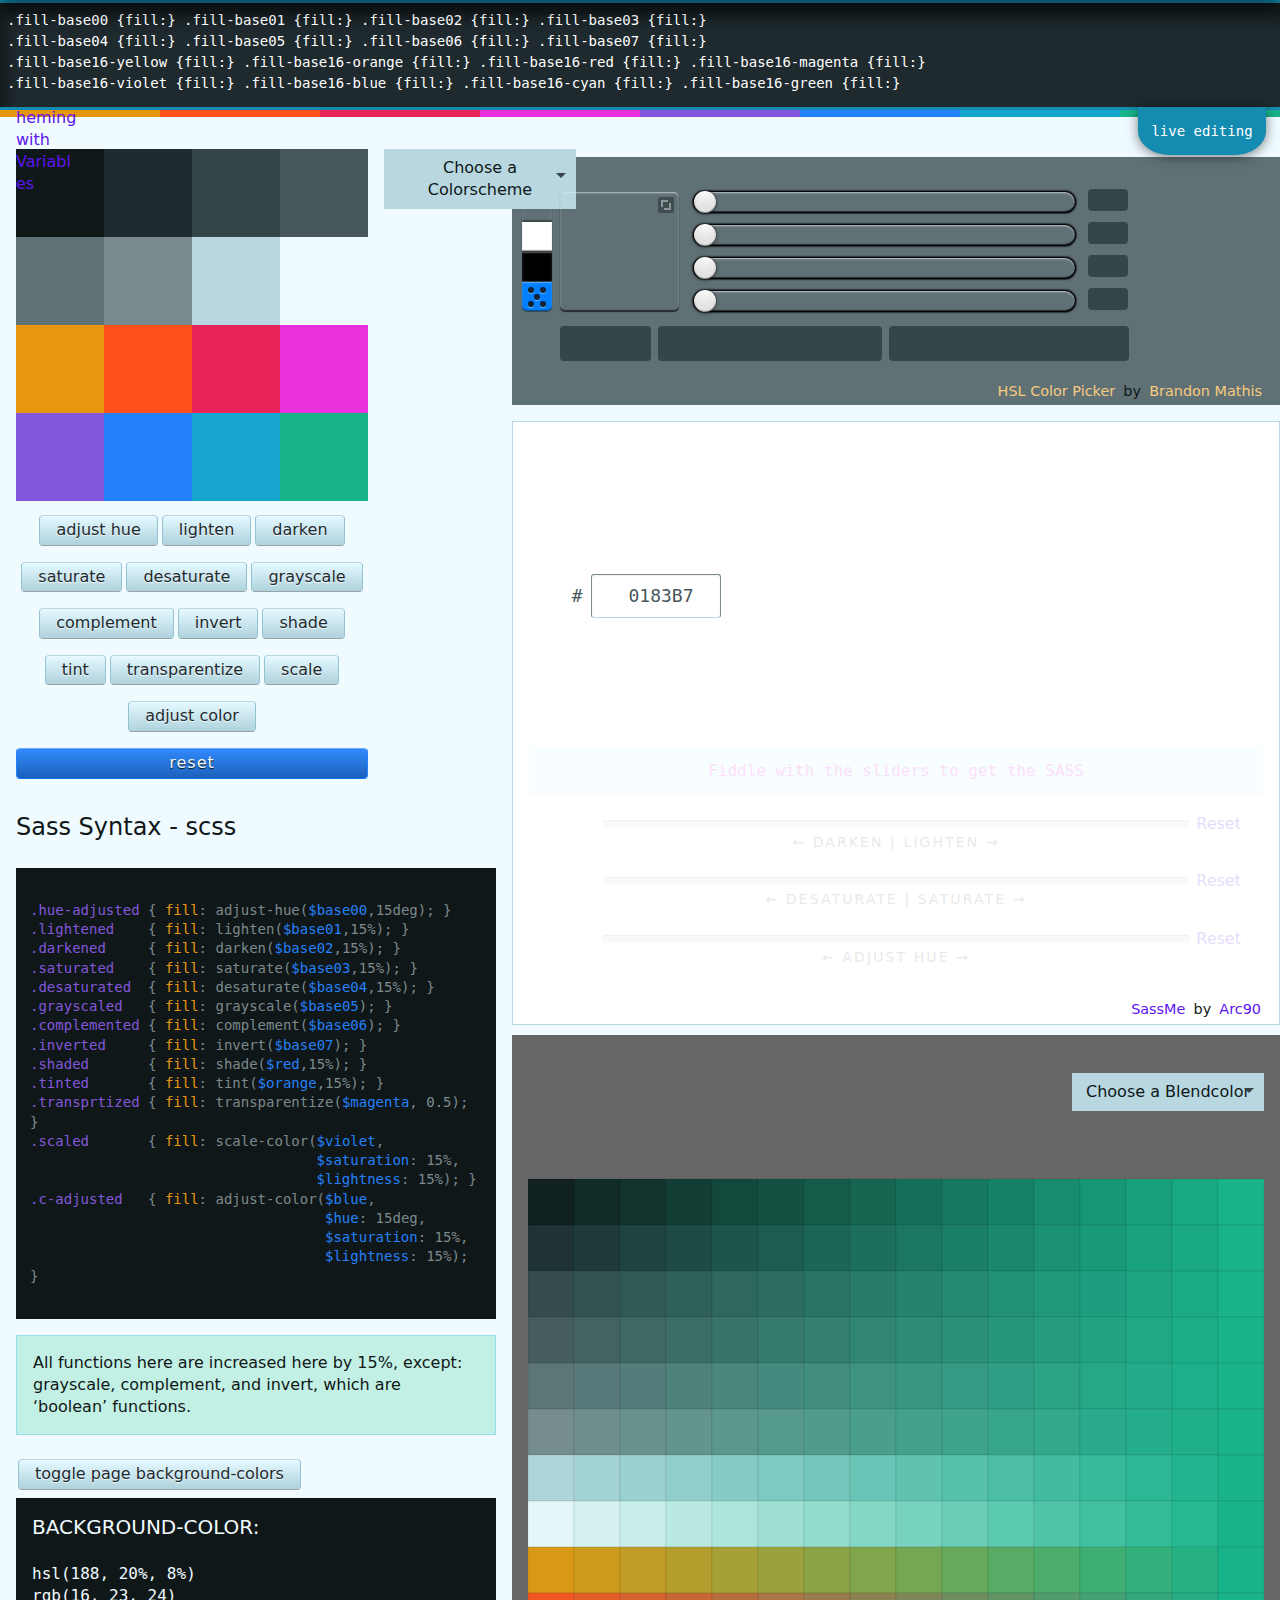
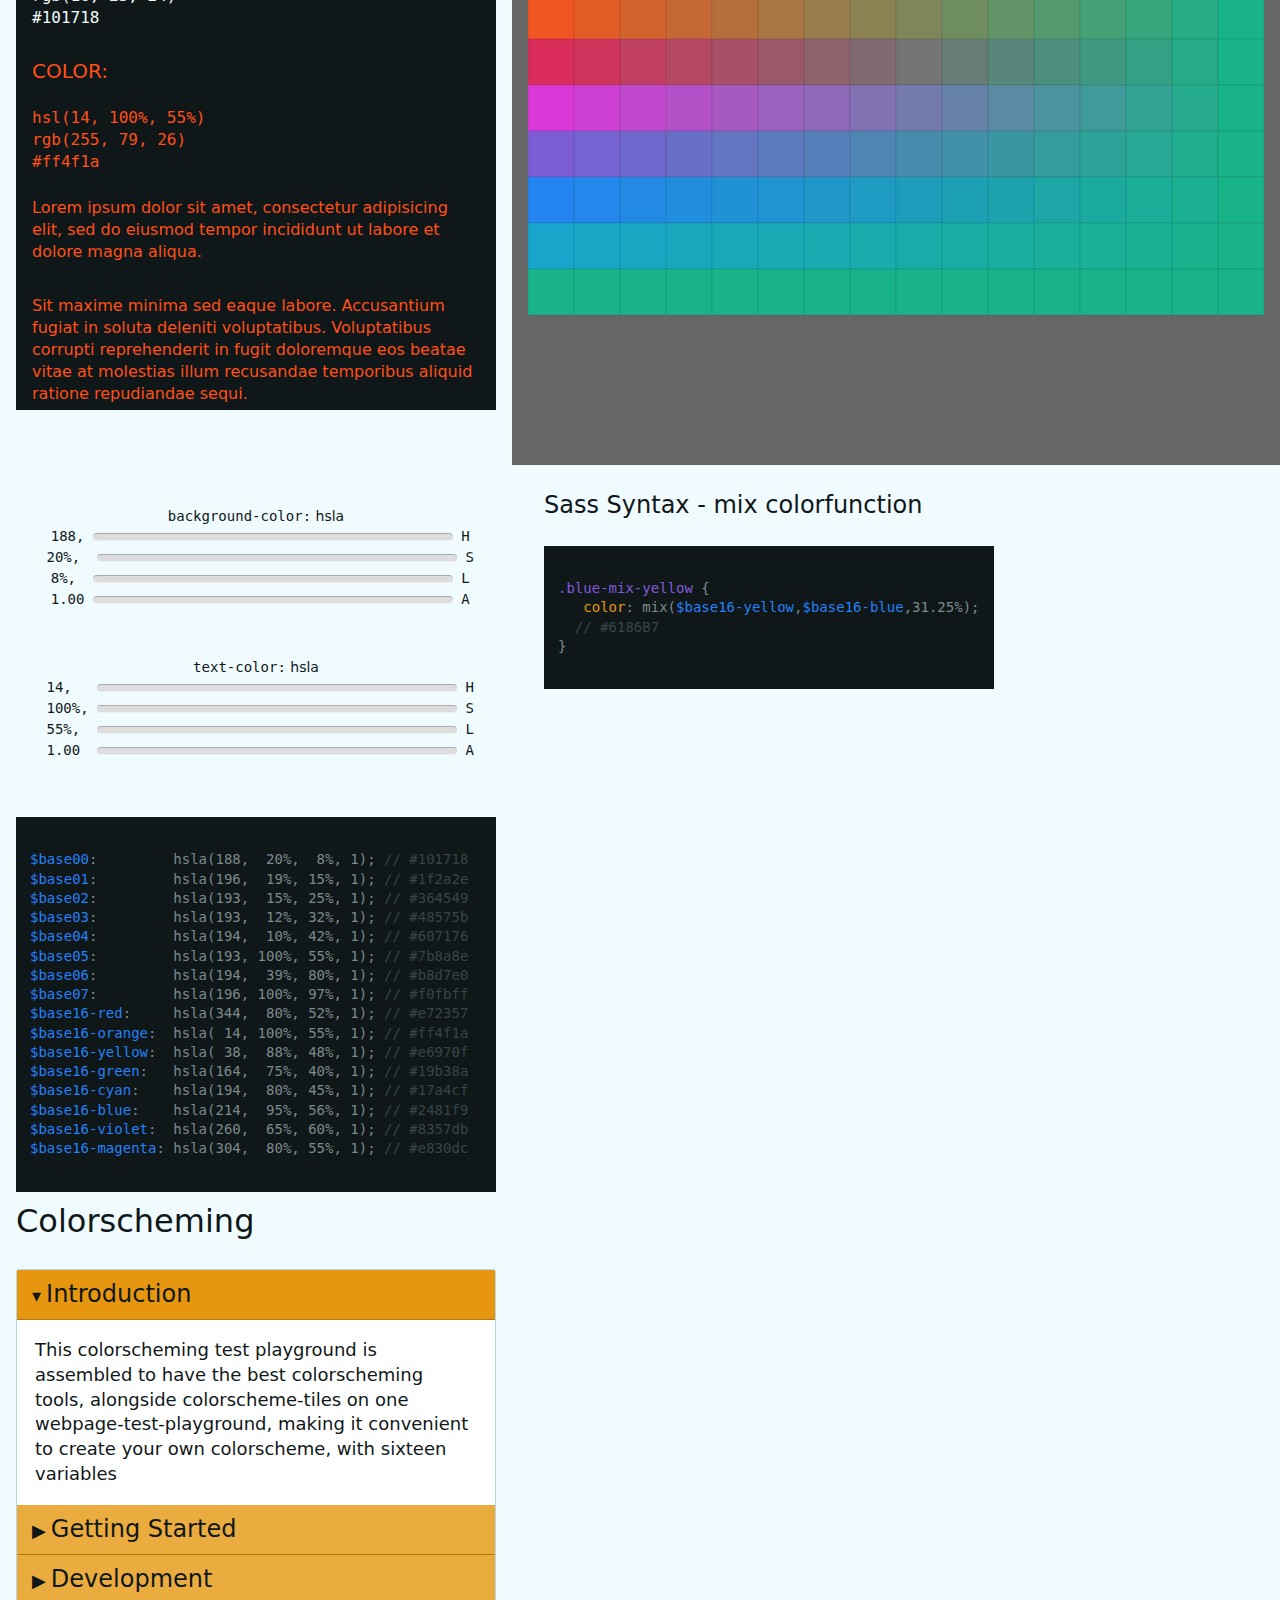
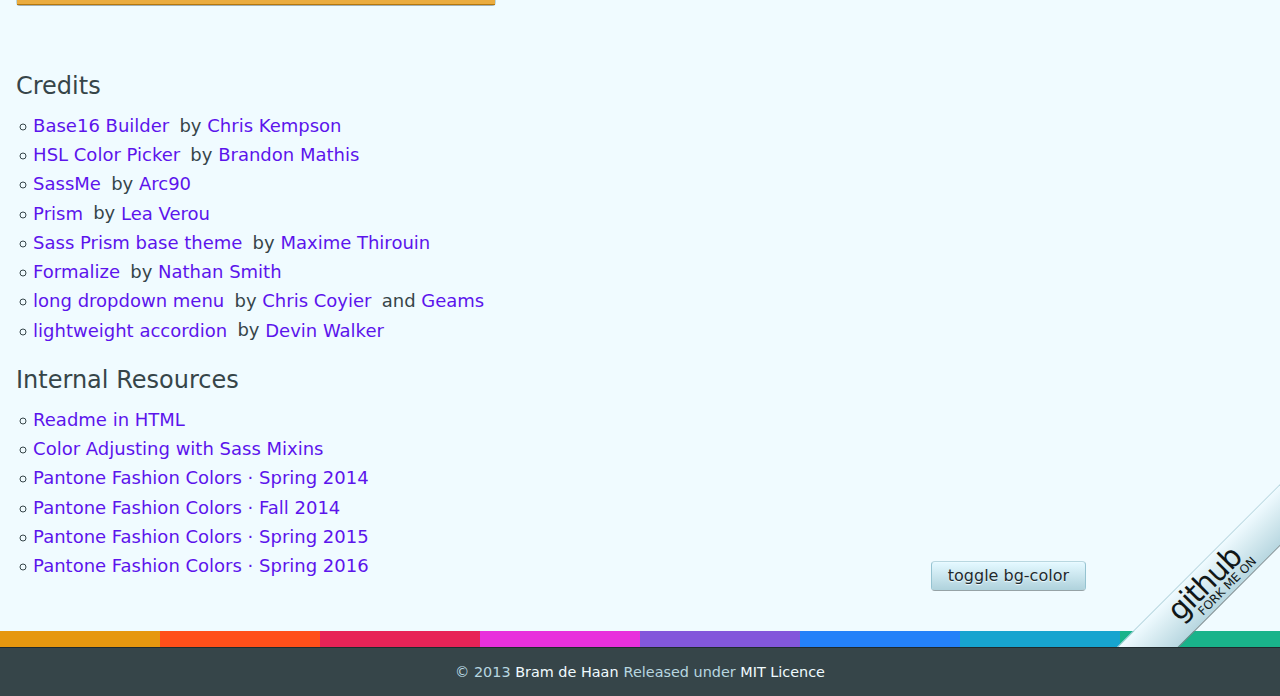
==== commit 9815bf55: "edit" ====
--- a/colorscheming/index.html
+++ b/colorscheming/index.html
@@ -211,6 +211,7 @@
             <li><a href="../">Readme in HTML</a></li>
             <li><a href="scaling.html">Color Adjusting with Sass Mixins</a></li>
             <li><a href="pantone-spring-2014-colortable.html">Pantone Fashion Colors &middot Spring 2014</a></li>
+            <li><a href="pantone-fall-2014-colortable.html">Pantone Fashion Colors &middot Fall 2014</a></li>
             <li><a href="pantone-spring-2015-colortable.html">Pantone Fashion Colors &middot Spring 2015</a></li>
             <li><a href="pantone-spring-2016-colortable.html">Pantone Fashion Colors &middot Spring 2016</a></li>
 
